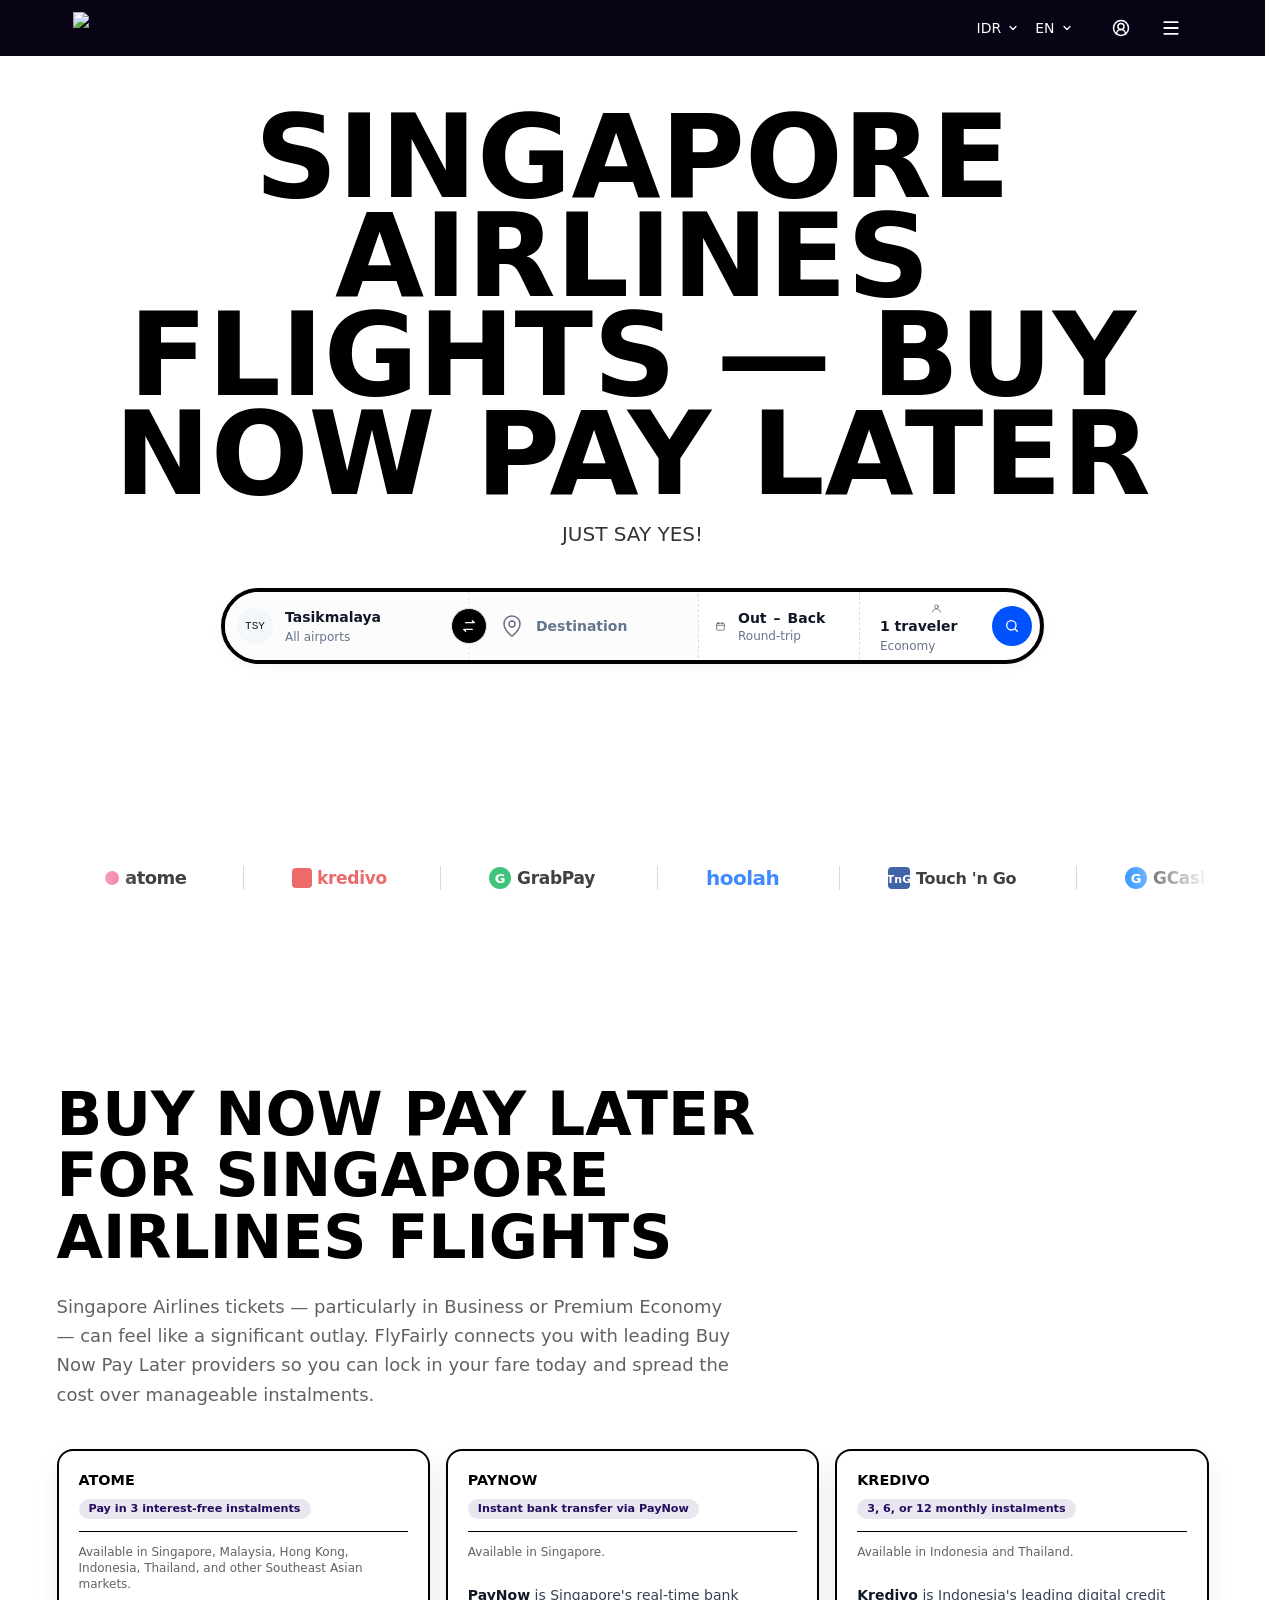
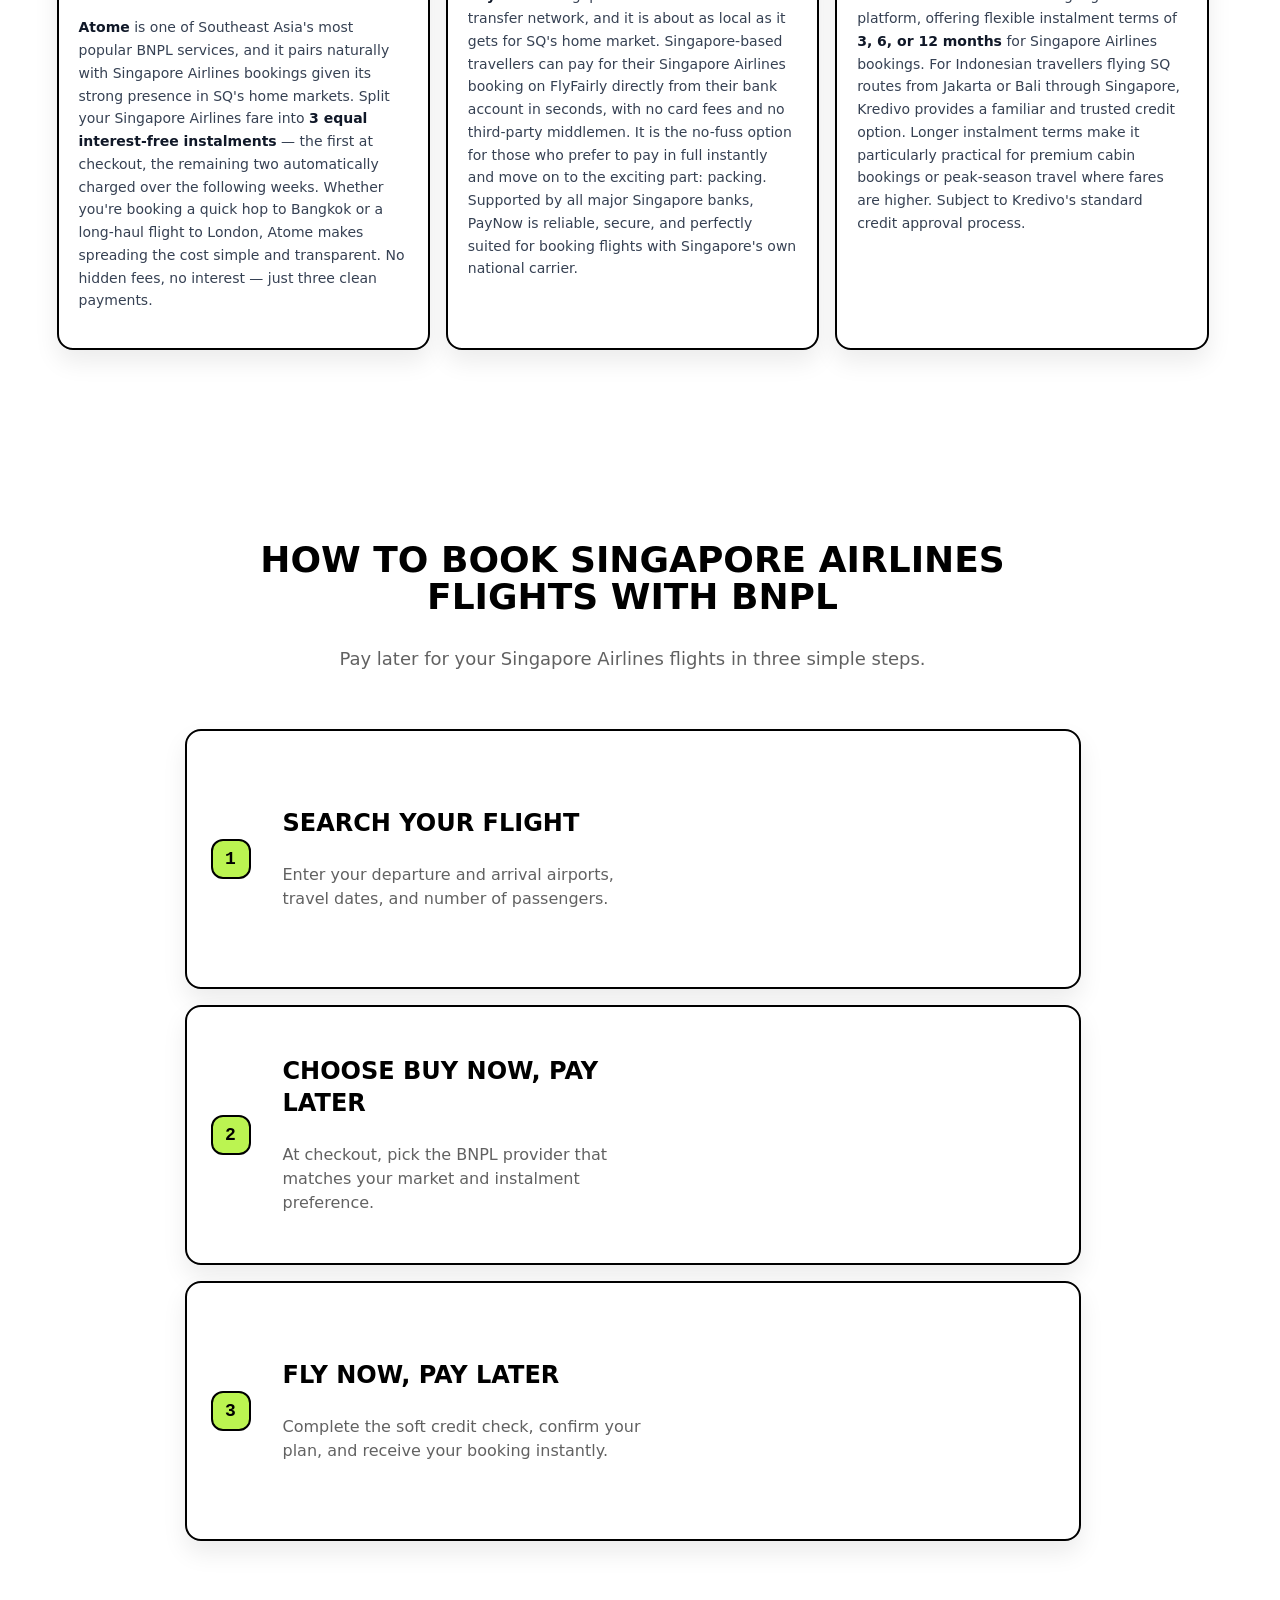
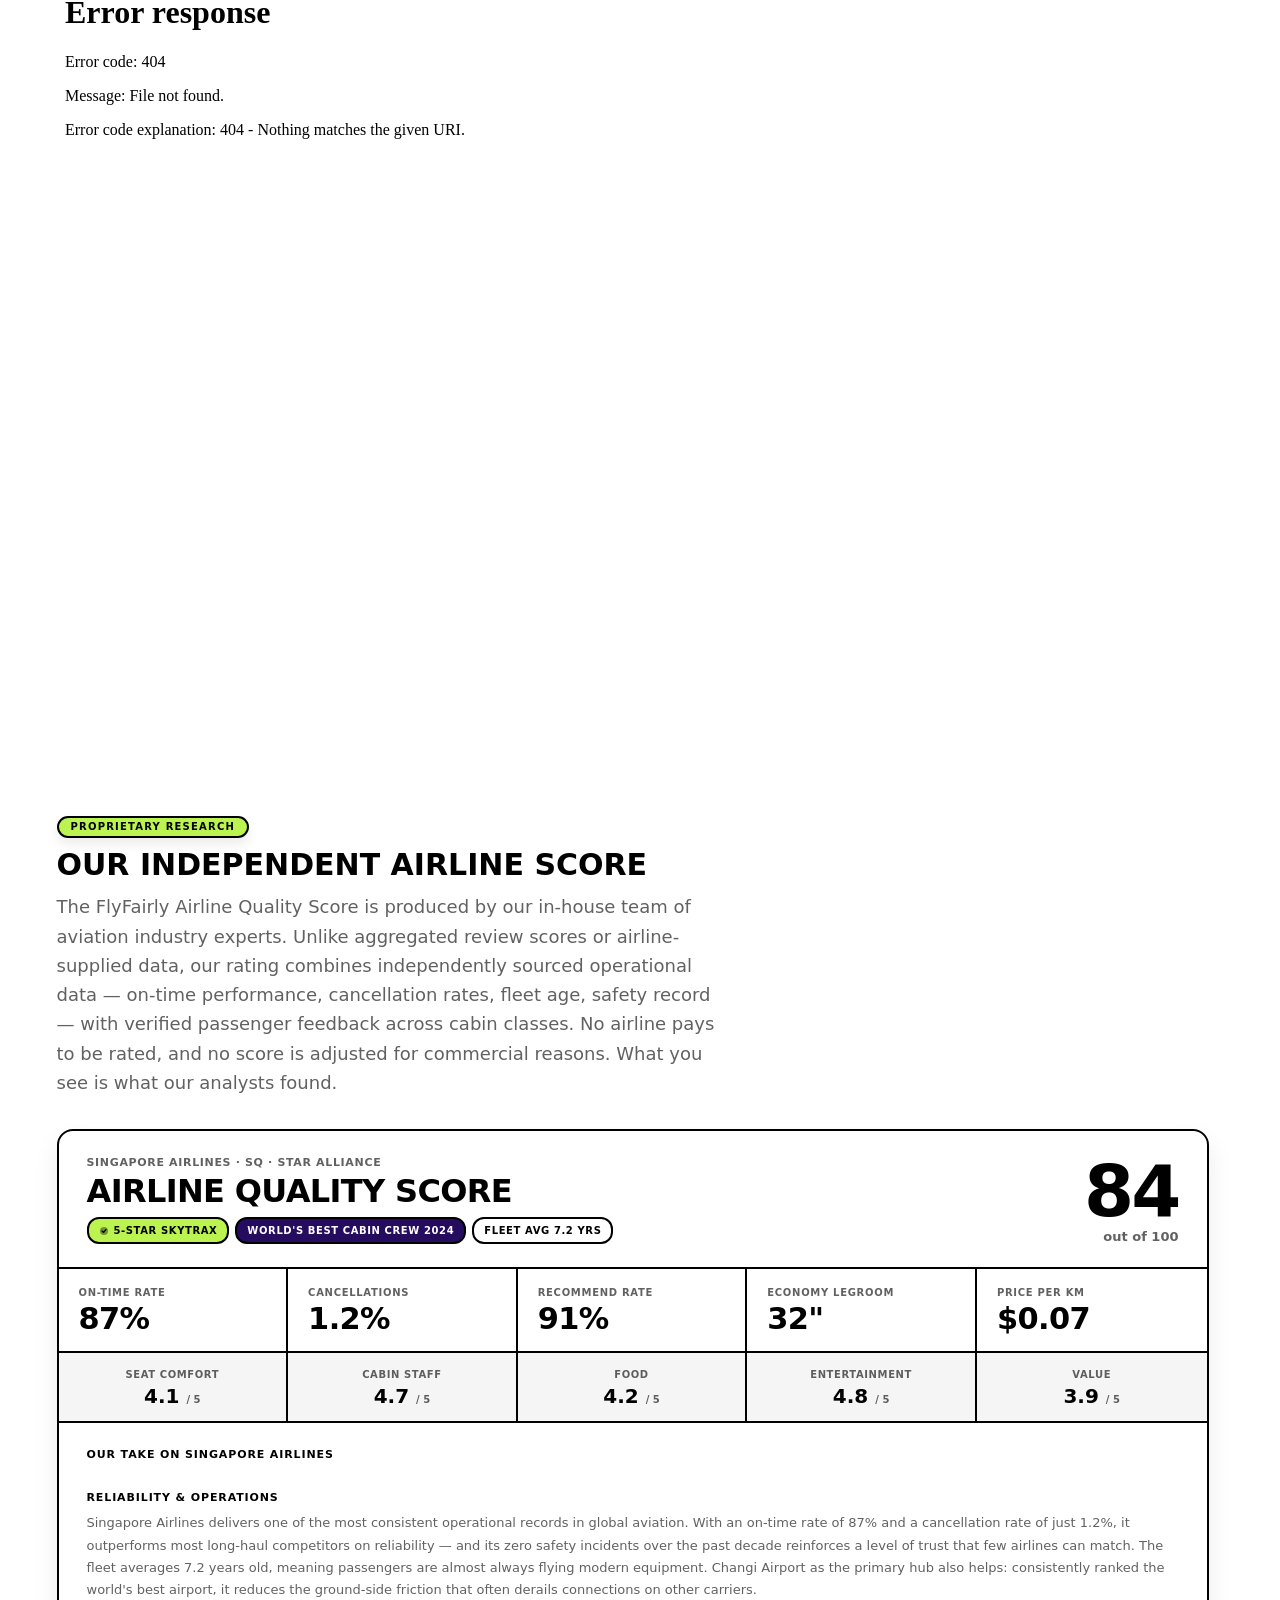
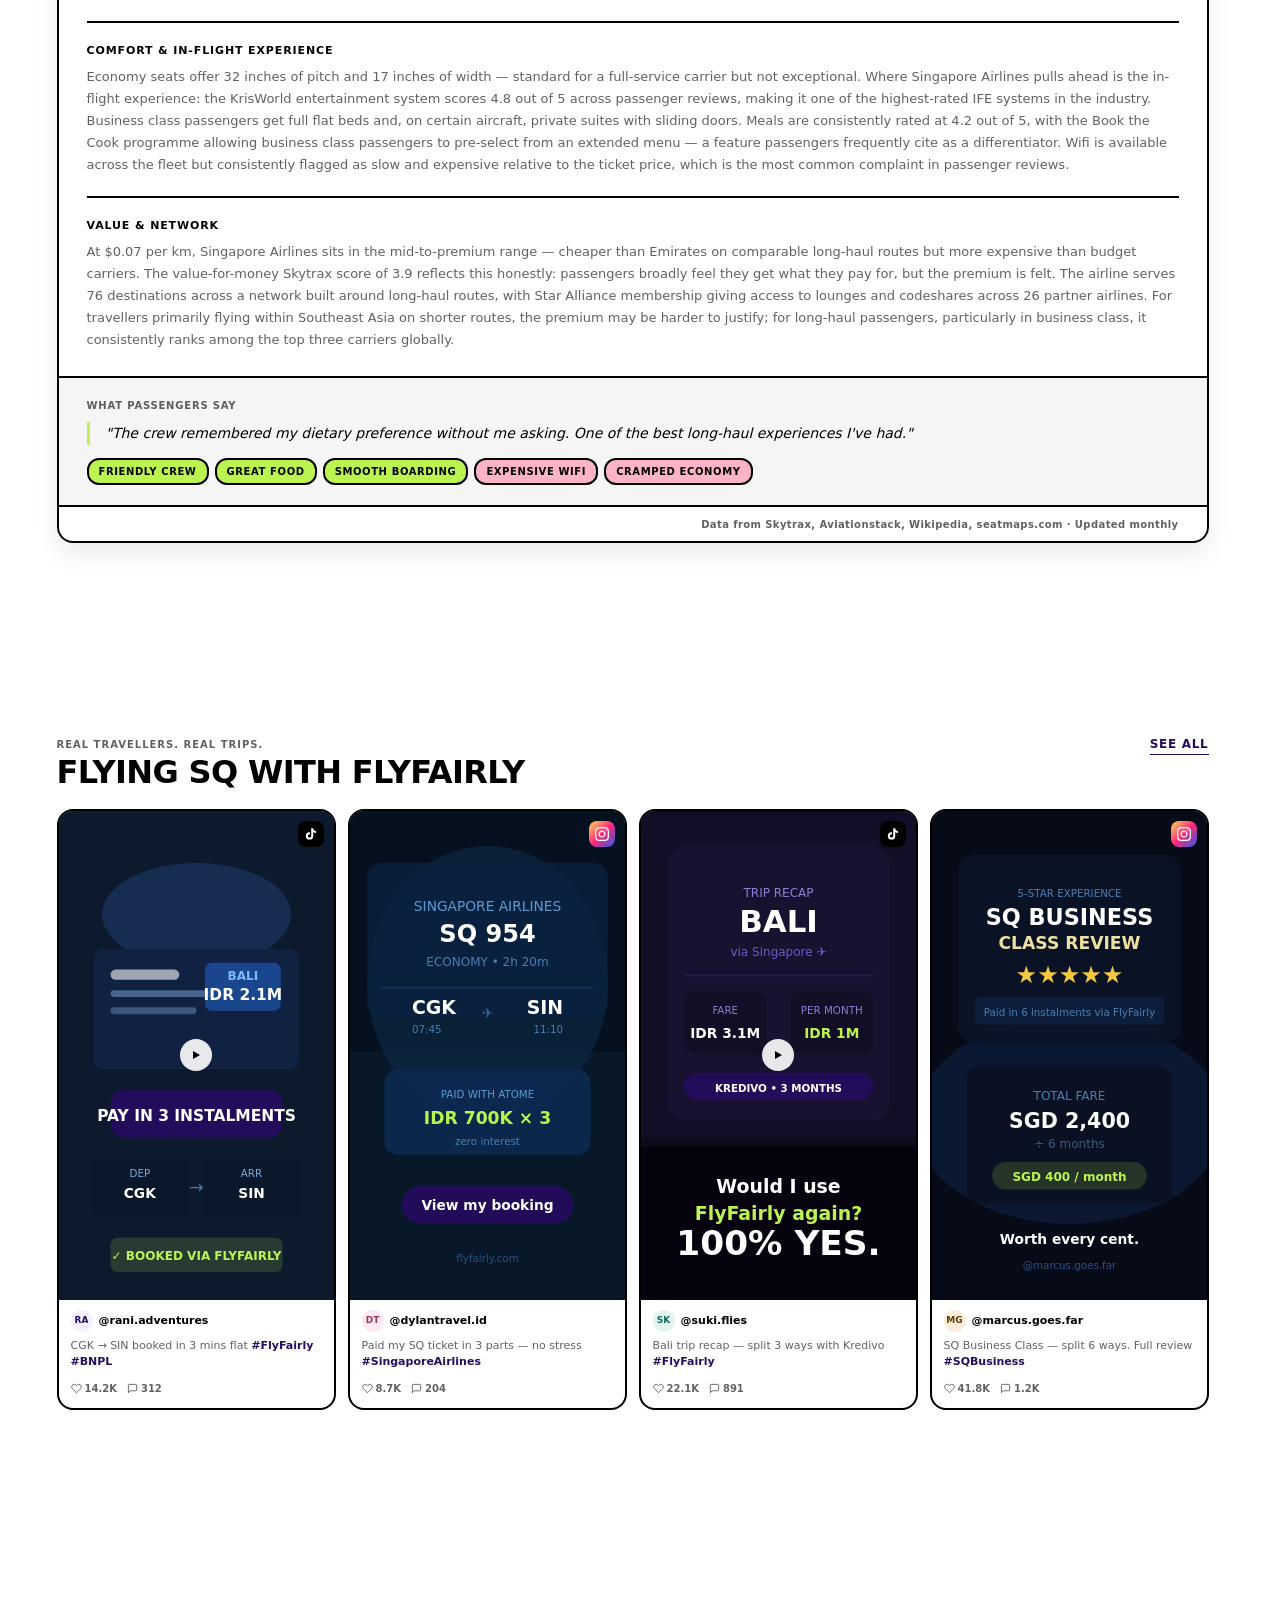
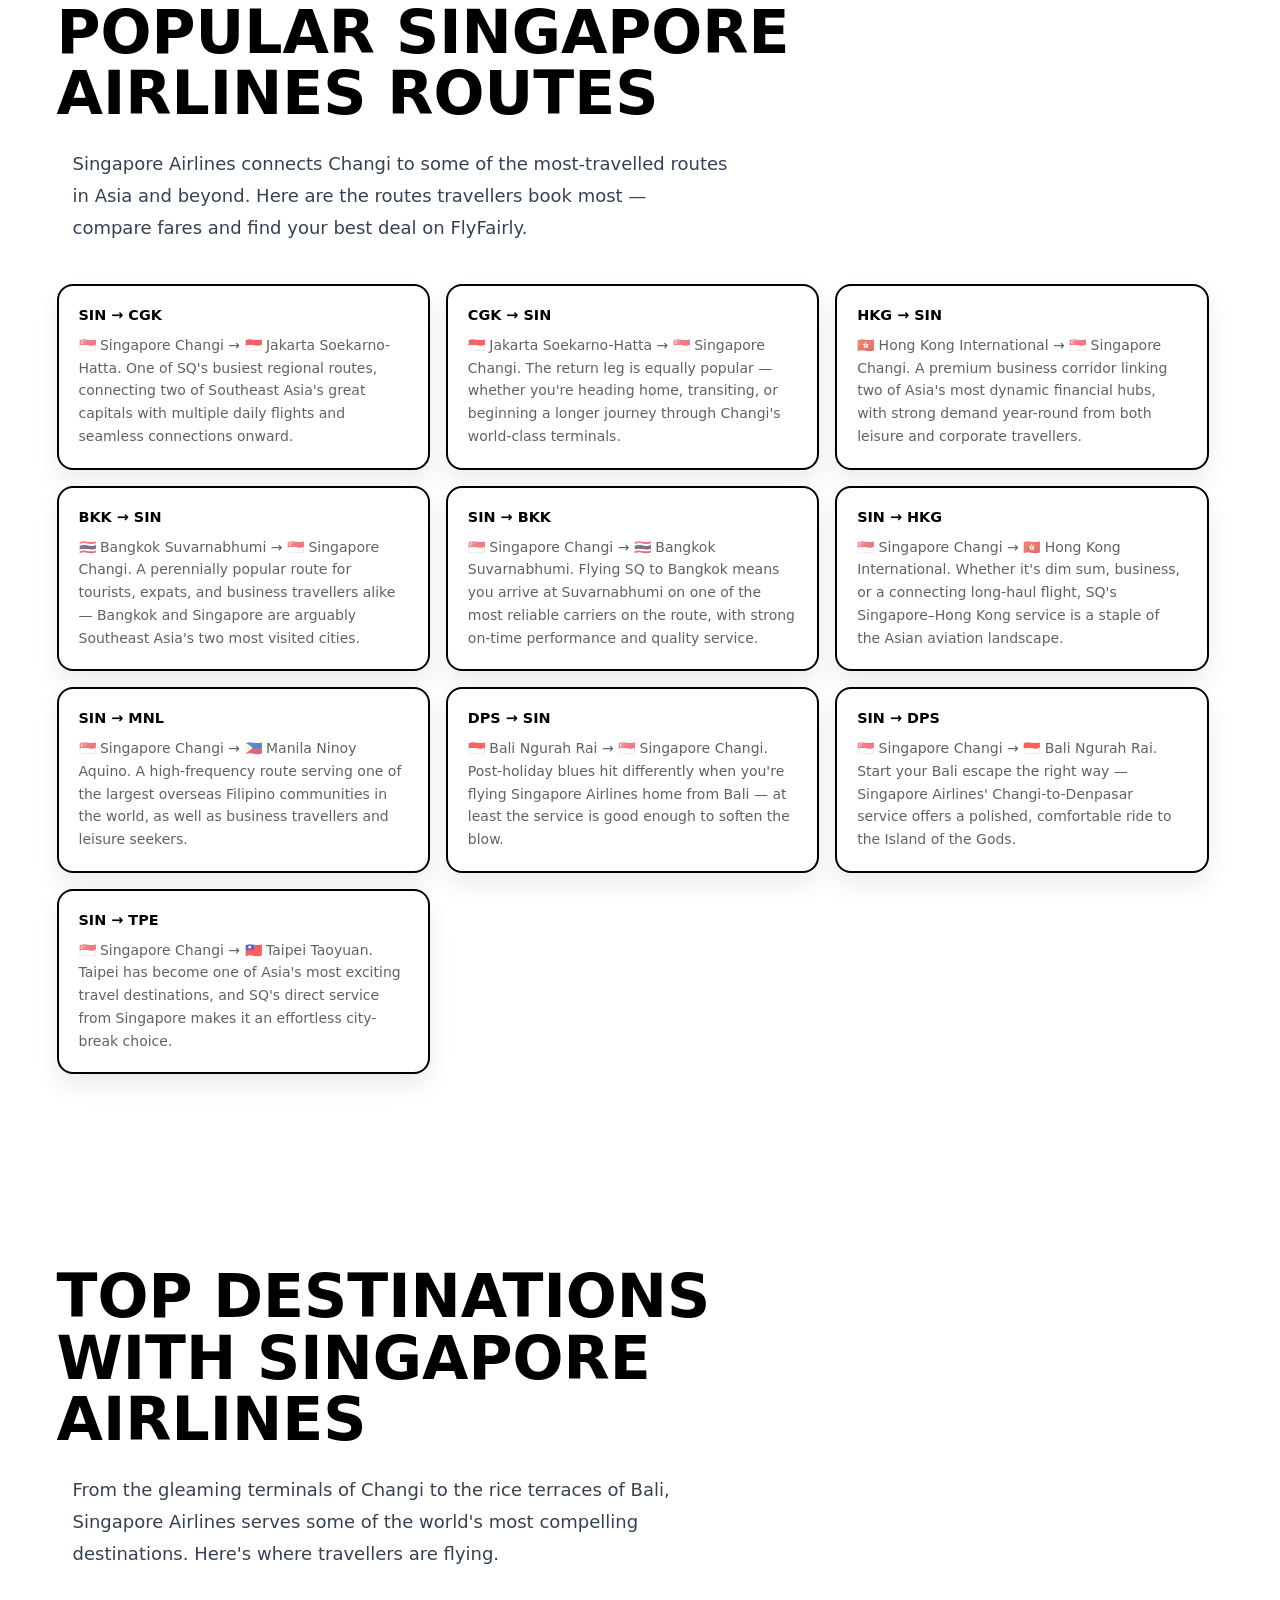
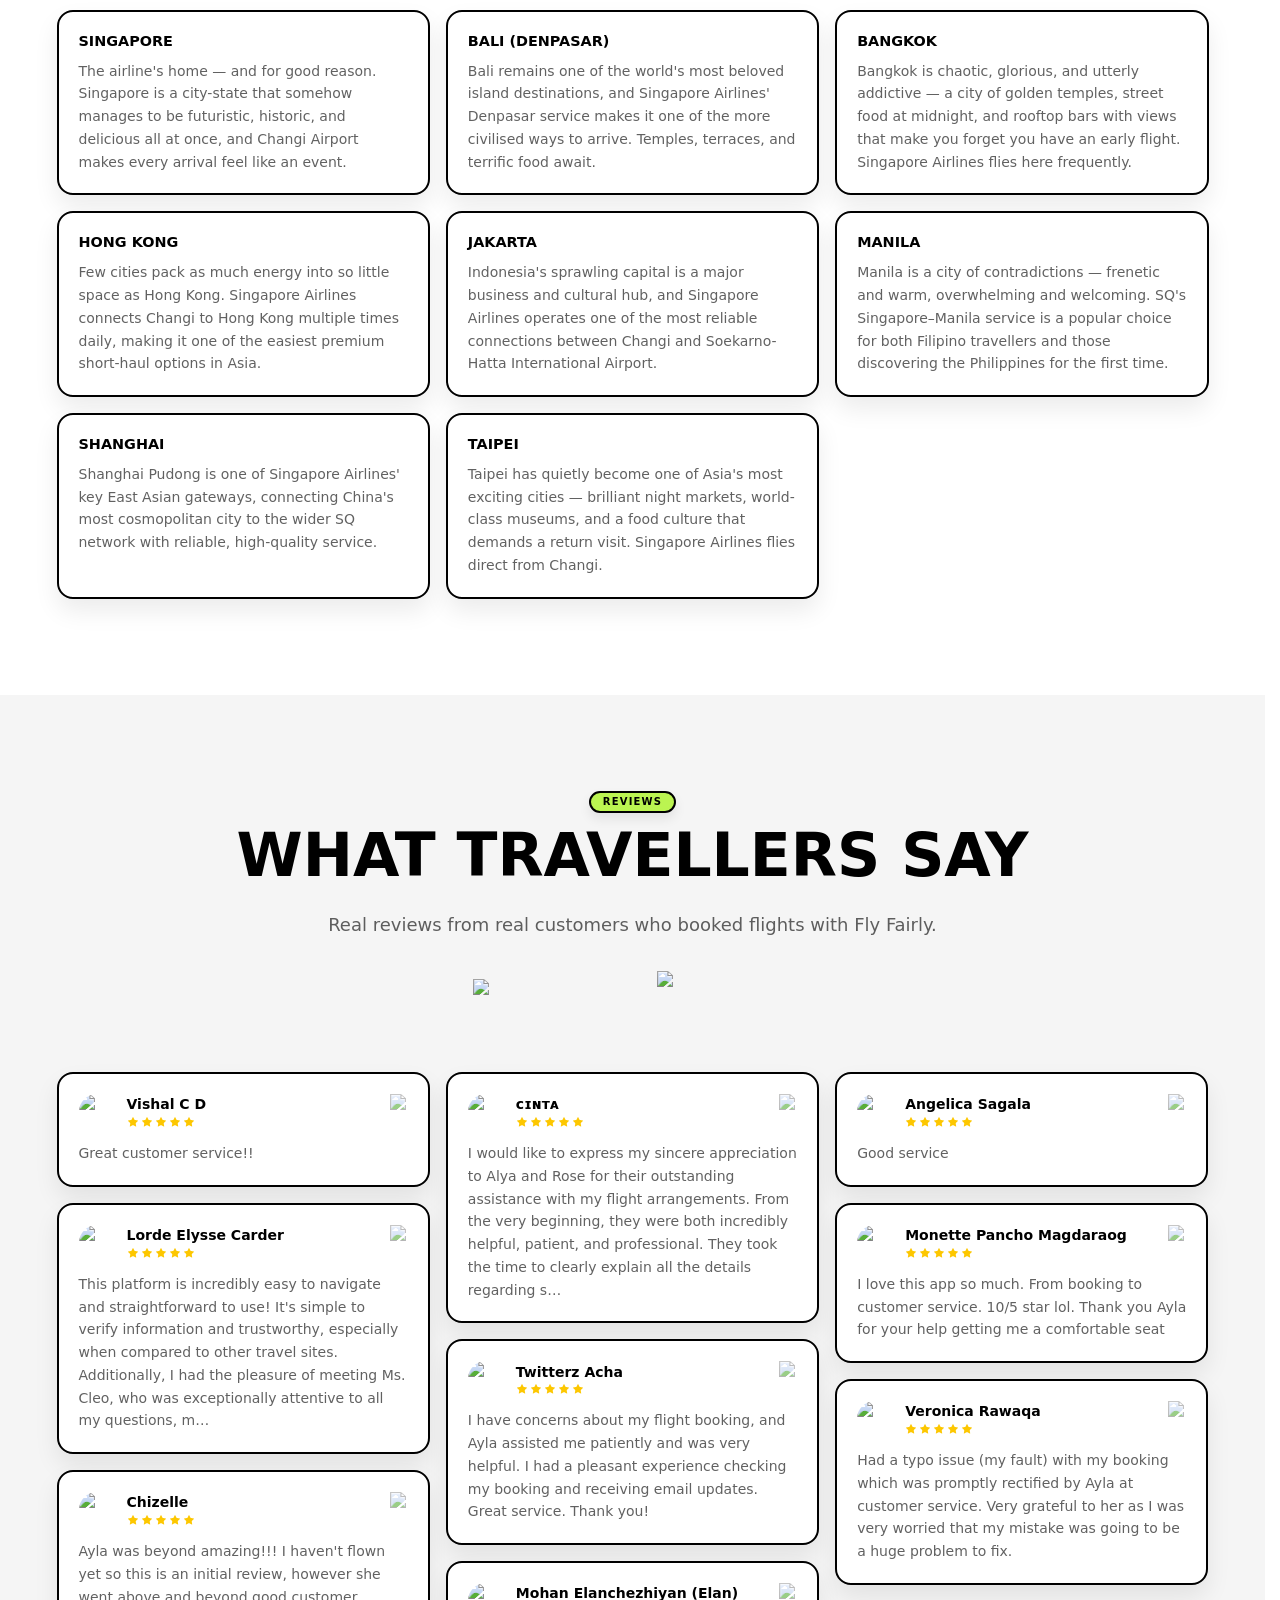
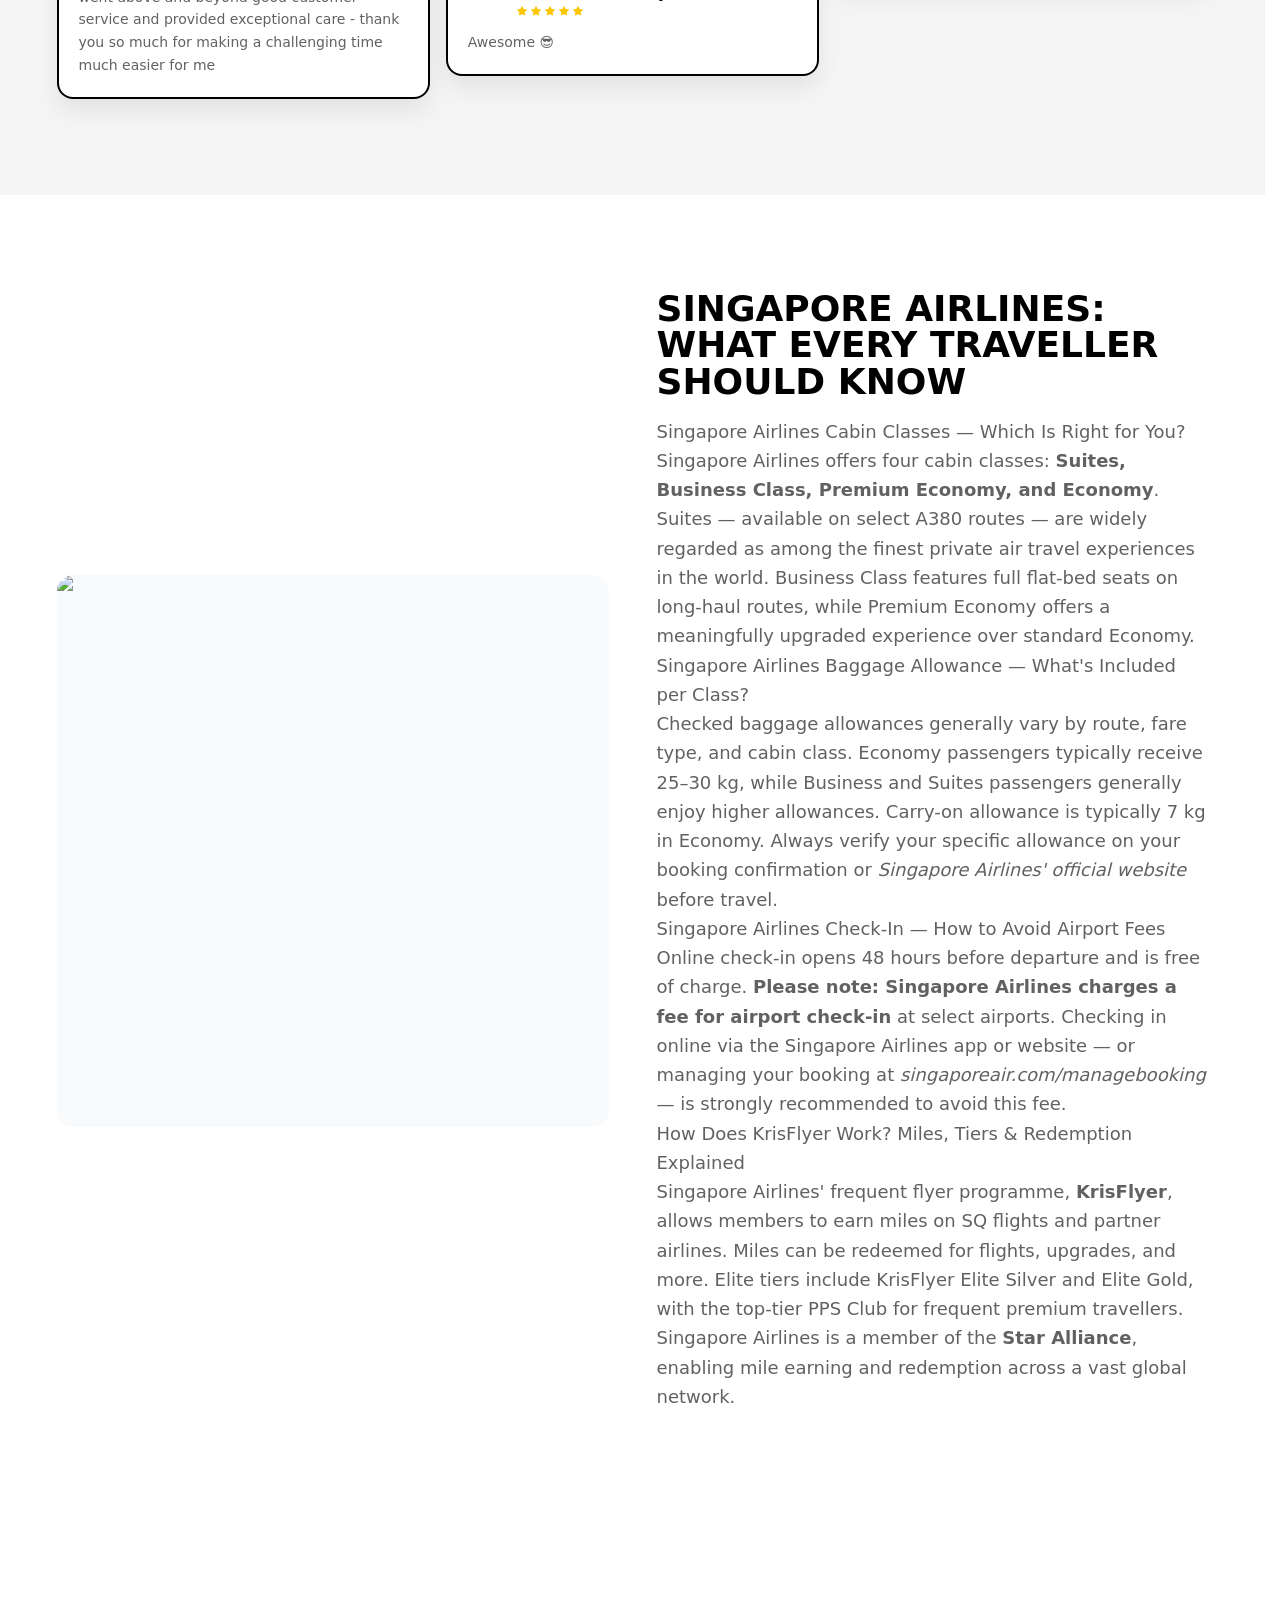
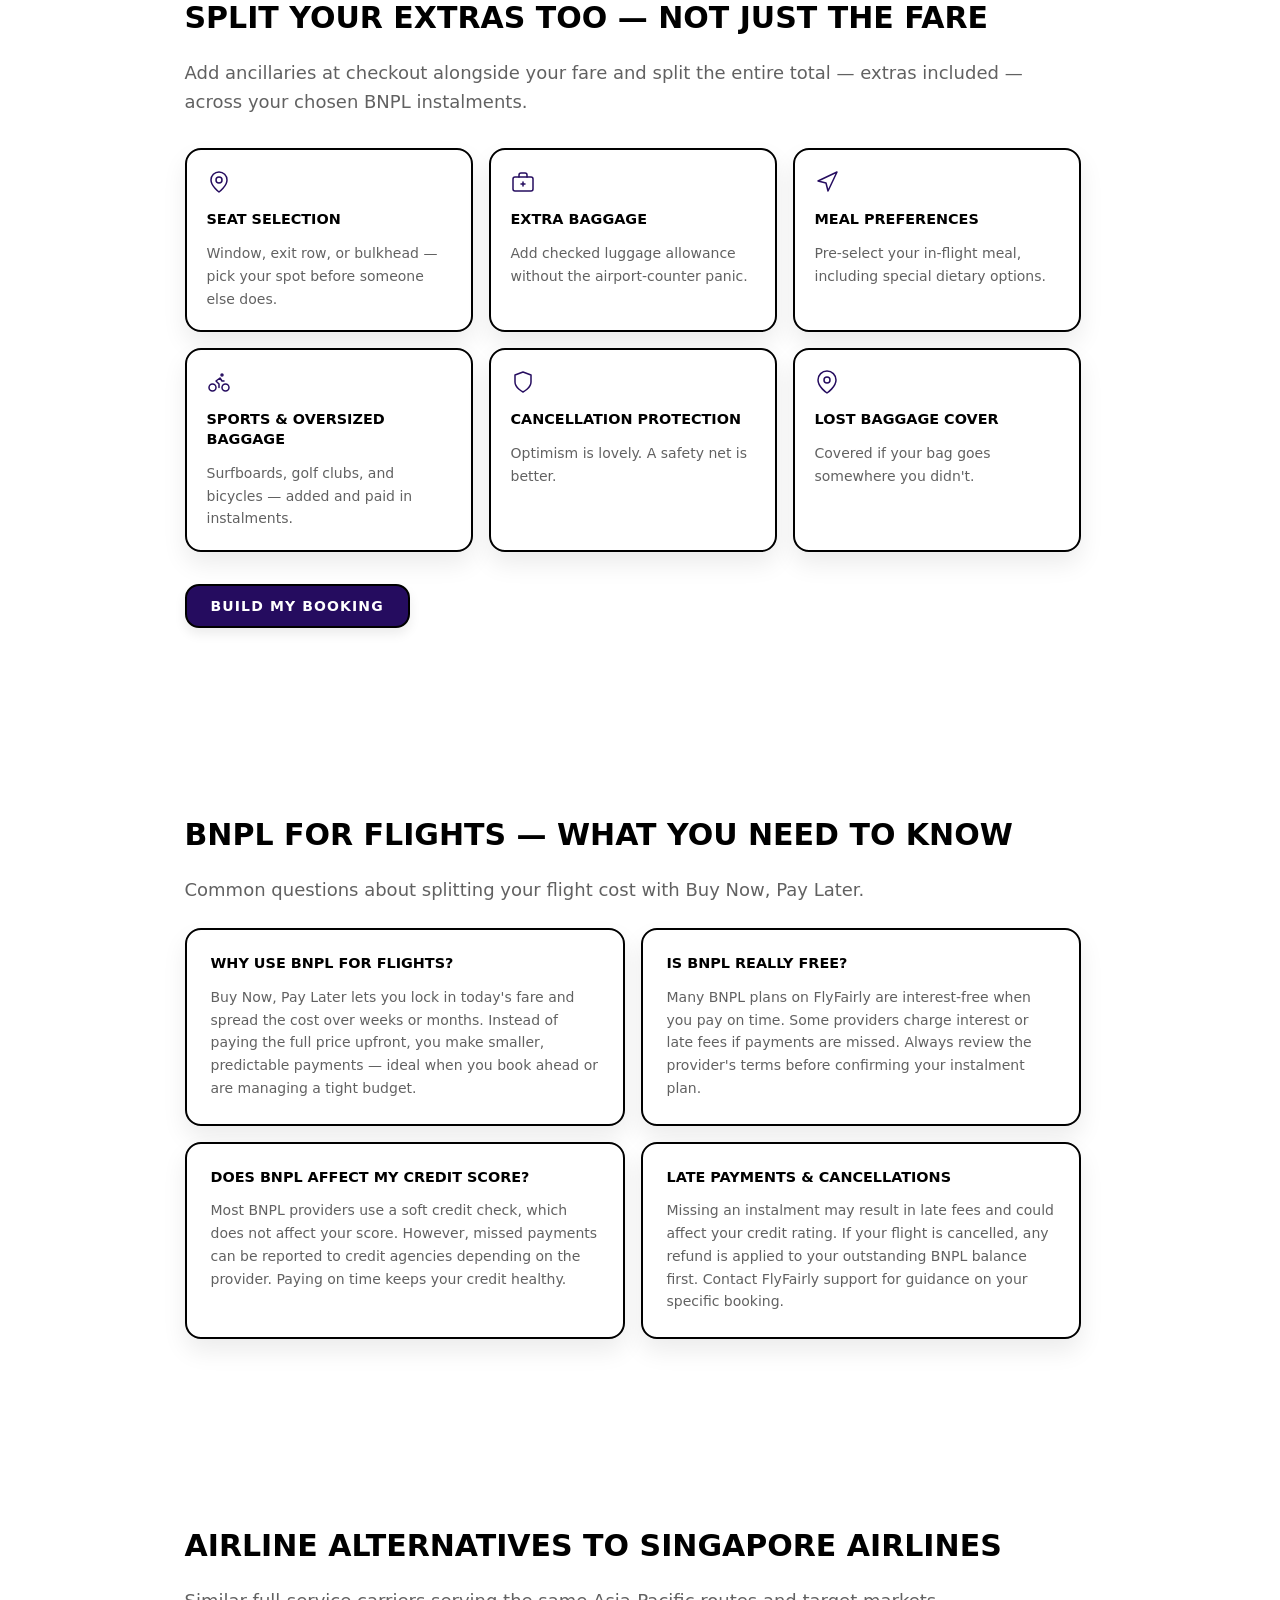
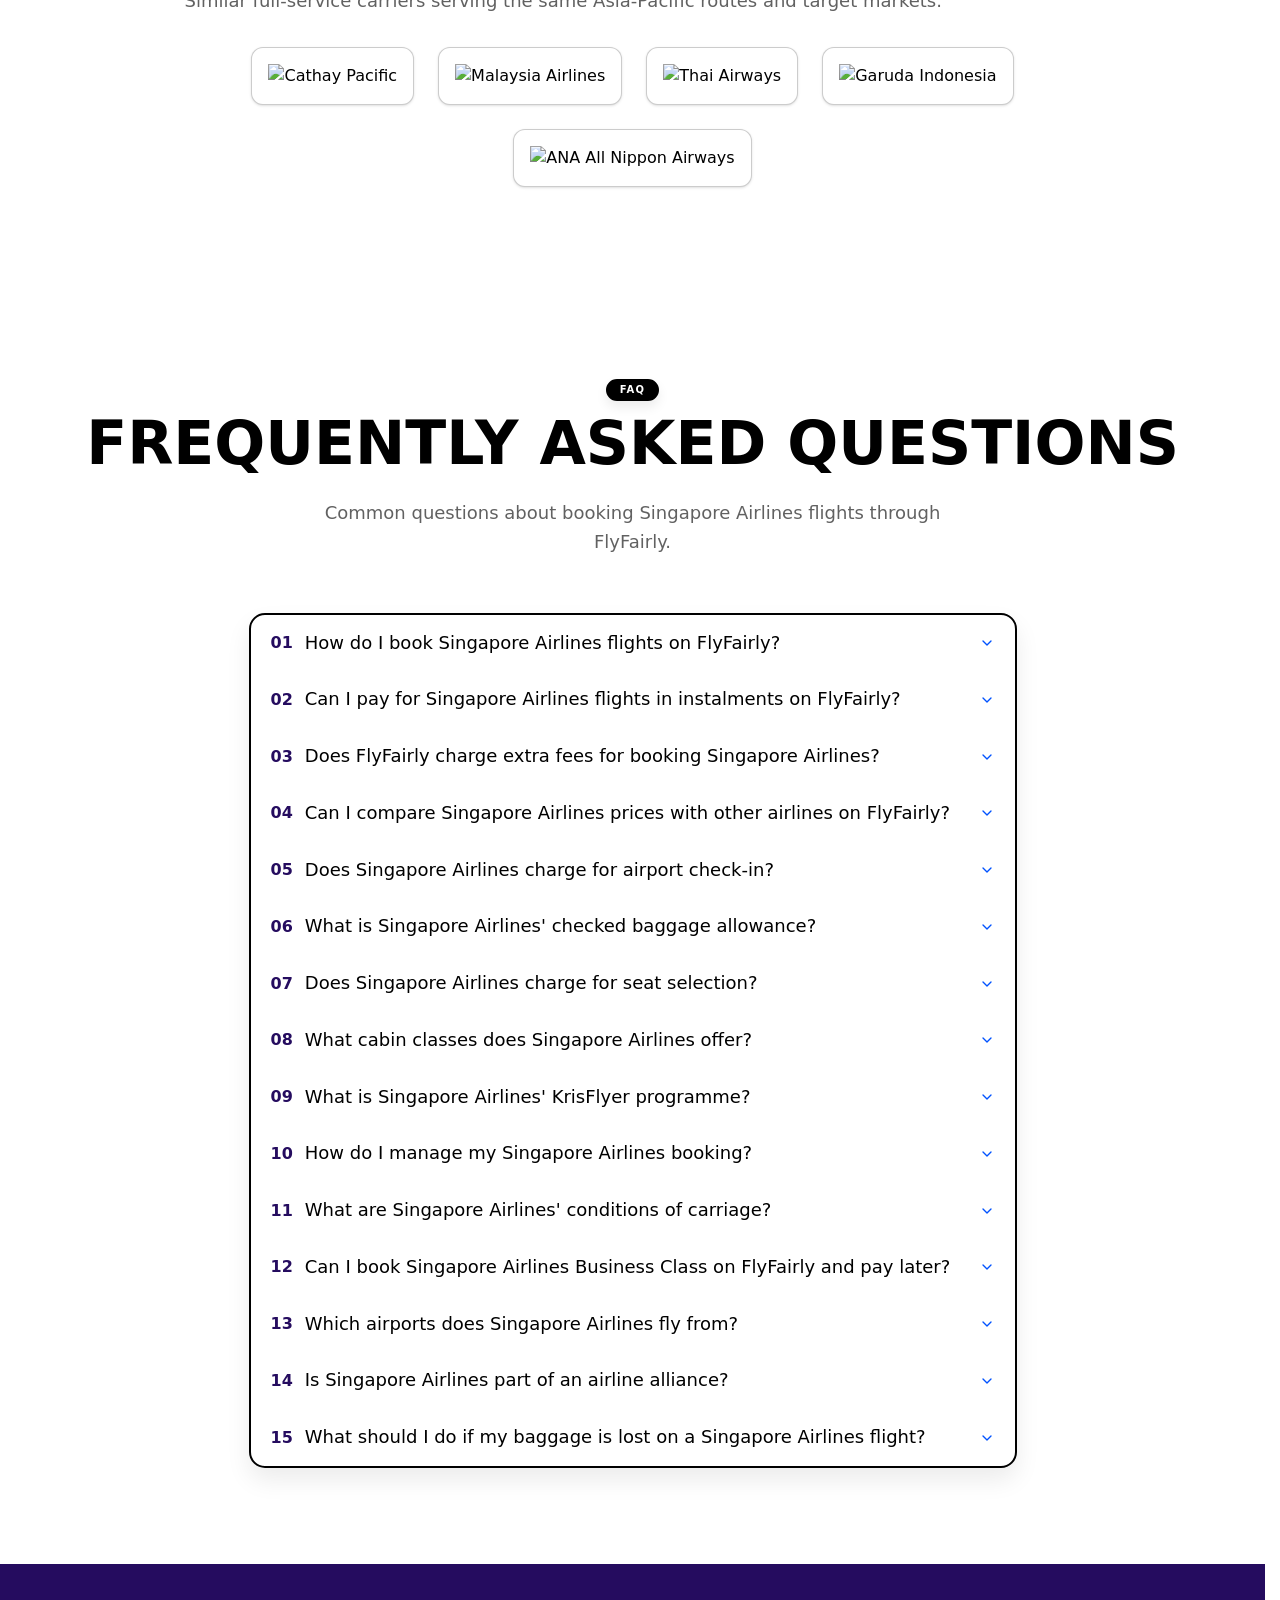
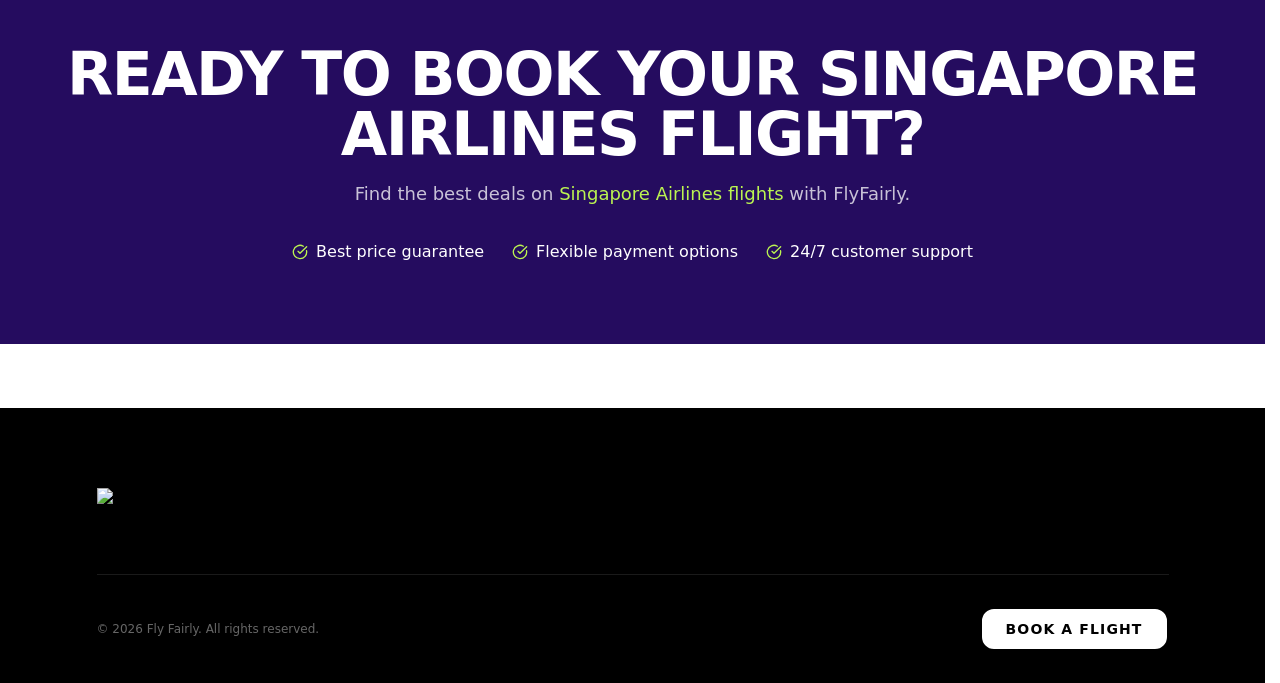
==== index.html @ b63cc431 "Rename Page_optimise.html to index.html" ====
<!DOCTYPE html>
<!-- saved from url=(0088)file:///C:/Users/asus/OneDrive/Desktop/Python%20Project/1/pSEO%20Plan/Page_optimise.html -->
<html lang="en" dir="ltr"><head><meta http-equiv="Content-Type" content="text/html; charset=UTF-8"><meta name="viewport" content="width=device-width, initial-scale=1">
<style data-precedence="next" data-href="/_next/static/chunks/41a42ae67f8cb0f9.css /_next/static/chunks/aff9065b83cc2c9d.css">@font-face{font-family:amsiProCond;src:url(/_next/static/media/AmsiProCondensed_Black-s.p.f3278c5b.ttf)format("truetype");font-display:swap;font-weight:900}@font-face{font-family:amsiProCond Fallback;src:local(Arial);ascent-override:104.54%;descent-override:20.21%;line-gap-override:42.29%;size-adjust:80.16%}.amsiprocond_4a058dbf-module__1wOb9a__className{font-family:amsiProCond,amsiProCond Fallback,Impact,Haettenschweiler,Arial Narrow Bold,sans-serif;font-weight:900}.amsiprocond_4a058dbf-module__1wOb9a__variable{--font-amsi-pro-cond:"amsiProCond","amsiProCond Fallback",Impact,Haettenschweiler,Arial Narrow Bold,sans-serif}
@font-face{font-family:Inter;font-style:normal;font-weight:100 900;font-display:swap;src:url(/_next/static/media/2c55a0e60120577a.2a48534a.woff2)format("woff2");unicode-range:U+460-52F,U+1C80-1C8A,U+20B4,U+2DE0-2DFF,U+A640-A69F,U+FE2E-FE2F}@font-face{font-family:Inter;font-style:normal;font-weight:100 900;font-display:swap;src:url(/_next/static/media/9c72aa0f40e4eef8.18a48cbc.woff2)format("woff2");unicode-range:U+301,U+400-45F,U+490-491,U+4B0-4B1,U+2116}@font-face{font-family:Inter;font-style:normal;font-weight:100 900;font-display:swap;src:url(/_next/static/media/ad66f9afd8947f86.7a40eb73.woff2)format("woff2");unicode-range:U+1F??}@font-face{font-family:Inter;font-style:normal;font-weight:100 900;font-display:swap;src:url(/_next/static/media/5476f68d60460930.c995e352.woff2)format("woff2");unicode-range:U+370-377,U+37A-37F,U+384-38A,U+38C,U+38E-3A1,U+3A3-3FF}@font-face{font-family:Inter;font-style:normal;font-weight:100 900;font-display:swap;src:url(/_next/static/media/2bbe8d2671613f1f.76dcb0b2.woff2)format("woff2");unicode-range:U+102-103,U+110-111,U+128-129,U+168-169,U+1A0-1A1,U+1AF-1B0,U+300-301,U+303-304,U+308-309,U+323,U+329,U+1EA0-1EF9,U+20AB}@font-face{font-family:Inter;font-style:normal;font-weight:100 900;font-display:swap;src:url(/_next/static/media/1bffadaabf893a1e.7cd81963.woff2)format("woff2");unicode-range:U+100-2BA,U+2BD-2C5,U+2C7-2CC,U+2CE-2D7,U+2DD-2FF,U+304,U+308,U+329,U+1D00-1DBF,U+1E00-1E9F,U+1EF2-1EFF,U+2020,U+20A0-20AB,U+20AD-20C0,U+2113,U+2C60-2C7F,U+A720-A7FF}@font-face{font-family:Inter;font-style:normal;font-weight:100 900;font-display:swap;src:url(/_next/static/media/83afe278b6a6bb3c.p.3a6ba036.woff2)format("woff2");unicode-range:U+??,U+131,U+152-153,U+2BB-2BC,U+2C6,U+2DA,U+2DC,U+304,U+308,U+329,U+2000-206F,U+20AC,U+2122,U+2191,U+2193,U+2212,U+2215,U+FEFF,U+FFFD}.inter_41ad6d88-module__Pt4B2G__className{font-family:Inter,system-ui,-apple-system,BlinkMacSystemFont,Segoe UI,Roboto,sans-serif;font-style:normal}.inter_41ad6d88-module__Pt4B2G__variable{--ds-font-inter:"Inter",system-ui,-apple-system,BlinkMacSystemFont,Segoe UI,Roboto,sans-serif}
@font-face{font-family:JetBrains Mono;font-style:normal;font-weight:100 800;font-display:swap;src:url(/_next/static/media/13bf9871fe164e7f.f2220059.woff2)format("woff2");unicode-range:U+460-52F,U+1C80-1C8A,U+20B4,U+2DE0-2DFF,U+A640-A69F,U+FE2E-FE2F}@font-face{font-family:JetBrains Mono;font-style:normal;font-weight:100 800;font-display:swap;src:url(/_next/static/media/cc545e633e20c56d.f6f1950f.woff2)format("woff2");unicode-range:U+301,U+400-45F,U+490-491,U+4B0-4B1,U+2116}@font-face{font-family:JetBrains Mono;font-style:normal;font-weight:100 800;font-display:swap;src:url(/_next/static/media/71b036adf157cdcf.bd5f4d11.woff2)format("woff2");unicode-range:U+370-377,U+37A-37F,U+384-38A,U+38C,U+38E-3A1,U+3A3-3FF}@font-face{font-family:JetBrains Mono;font-style:normal;font-weight:100 800;font-display:swap;src:url(/_next/static/media/89b21bb081cb7469.51c18f09.woff2)format("woff2");unicode-range:U+102-103,U+110-111,U+128-129,U+168-169,U+1A0-1A1,U+1AF-1B0,U+300-301,U+303-304,U+308-309,U+323,U+329,U+1EA0-1EF9,U+20AB}@font-face{font-family:JetBrains Mono;font-style:normal;font-weight:100 800;font-display:swap;src:url(/_next/static/media/3fe682a82f50d426.23358719.woff2)format("woff2");unicode-range:U+100-2BA,U+2BD-2C5,U+2C7-2CC,U+2CE-2D7,U+2DD-2FF,U+304,U+308,U+329,U+1D00-1DBF,U+1E00-1E9F,U+1EF2-1EFF,U+2020,U+20A0-20AB,U+20AD-20C0,U+2113,U+2C60-2C7F,U+A720-A7FF}@font-face{font-family:JetBrains Mono;font-style:normal;font-weight:100 800;font-display:swap;src:url(/_next/static/media/70bc3e132a0a741e.p.15008bfb.woff2)format("woff2");unicode-range:U+??,U+131,U+152-153,U+2BB-2BC,U+2C6,U+2DA,U+2DC,U+304,U+308,U+329,U+2000-206F,U+20AC,U+2122,U+2191,U+2193,U+2212,U+2215,U+FEFF,U+FFFD}.jetbrains_mono_150573c3-module__y5fo6W__className{font-family:JetBrains Mono,ui-monospace,SFMono-Regular,Menlo,Monaco,Consolas,Liberation Mono,Courier New,monospace;font-style:normal}.jetbrains_mono_150573c3-module__y5fo6W__variable{--ds-font-jetbrains-mono:"JetBrains Mono",ui-monospace,SFMono-Regular,Menlo,Monaco,Consolas,"Liberation Mono","Courier New",monospace}
@font-face{font-family:Playfair Display;font-style:normal;font-weight:400 900;font-display:swap;src:url(/_next/static/media/65c558afe41e89d6.e2c8389a.woff2)format("woff2");unicode-range:U+301,U+400-45F,U+490-491,U+4B0-4B1,U+2116}@font-face{font-family:Playfair Display;font-style:normal;font-weight:400 900;font-display:swap;src:url(/_next/static/media/14e23f9b59180572.9c448f3c.woff2)format("woff2");unicode-range:U+102-103,U+110-111,U+128-129,U+168-169,U+1A0-1A1,U+1AF-1B0,U+300-301,U+303-304,U+308-309,U+323,U+329,U+1EA0-1EF9,U+20AB}@font-face{font-family:Playfair Display;font-style:normal;font-weight:400 900;font-display:swap;src:url(/_next/static/media/b49b0d9b851e4899.4f3fa681.woff2)format("woff2");unicode-range:U+100-2BA,U+2BD-2C5,U+2C7-2CC,U+2CE-2D7,U+2DD-2FF,U+304,U+308,U+329,U+1D00-1DBF,U+1E00-1E9F,U+1EF2-1EFF,U+2020,U+20A0-20AB,U+20AD-20C0,U+2113,U+2C60-2C7F,U+A720-A7FF}@font-face{font-family:Playfair Display;font-style:normal;font-weight:400 900;font-display:swap;src:url(/_next/static/media/2a65768255d6b625.p.d19752fb.woff2)format("woff2");unicode-range:U+??,U+131,U+152-153,U+2BB-2BC,U+2C6,U+2DA,U+2DC,U+304,U+308,U+329,U+2000-206F,U+20AC,U+2122,U+2191,U+2193,U+2212,U+2215,U+FEFF,U+FFFD}.playfair_display_3c528810-module__aBmMja__className{font-family:Playfair Display,Georgia,Cambria,Times New Roman,Times,serif;font-style:normal}.playfair_display_3c528810-module__aBmMja__variable{--ds-font-playfair-display:"Playfair Display",Georgia,Cambria,"Times New Roman",Times,serif}
@font-face{font-family:Space Grotesk;font-style:normal;font-weight:300 700;font-display:swap;src:url(/_next/static/media/32687112bd2dd8db.cfdd66c2.woff2)format("woff2");unicode-range:U+102-103,U+110-111,U+128-129,U+168-169,U+1A0-1A1,U+1AF-1B0,U+300-301,U+303-304,U+308-309,U+323,U+329,U+1EA0-1EF9,U+20AB}@font-face{font-family:Space Grotesk;font-style:normal;font-weight:300 700;font-display:swap;src:url(/_next/static/media/28868e710e86be81.c30238d4.woff2)format("woff2");unicode-range:U+100-2BA,U+2BD-2C5,U+2C7-2CC,U+2CE-2D7,U+2DD-2FF,U+304,U+308,U+329,U+1D00-1DBF,U+1E00-1E9F,U+1EF2-1EFF,U+2020,U+20A0-20AB,U+20AD-20C0,U+2113,U+2C60-2C7F,U+A720-A7FF}@font-face{font-family:Space Grotesk;font-style:normal;font-weight:300 700;font-display:swap;src:url(/_next/static/media/0c89a48fa5027cee.p.4564287c.woff2)format("woff2");unicode-range:U+??,U+131,U+152-153,U+2BB-2BC,U+2C6,U+2DA,U+2DC,U+304,U+308,U+329,U+2000-206F,U+20AC,U+2122,U+2191,U+2193,U+2212,U+2215,U+FEFF,U+FFFD}.space_grotesk_991ecc4a-module__fJQjwq__className{font-family:Space Grotesk,system-ui,sans-serif;font-style:normal}.space_grotesk_991ecc4a-module__fJQjwq__variable{--ds-font-space-grotesk:"Space Grotesk",system-ui,sans-serif}
/*# sourceMappingURL=6b2279ff6872a886.css.map*/@layer properties{@supports (((-webkit-hyphens:none)) and (not (margin-trim:inline))) or ((-moz-orient:inline) and (not (color:rgb(from red r g b)))){*,:before,:after,::backdrop{--tw-border-spacing-x:0;--tw-border-spacing-y:0;--tw-translate-x:0;--tw-translate-y:0;--tw-translate-z:0;--tw-scale-x:1;--tw-scale-y:1;--tw-scale-z:1;--tw-rotate-x:initial;--tw-rotate-y:initial;--tw-rotate-z:initial;--tw-skew-x:initial;--tw-skew-y:initial;--tw-scroll-snap-strictness:proximity;--tw-space-y-reverse:0;--tw-space-x-reverse:0;--tw-divide-y-reverse:0;--tw-border-style:solid;--tw-gradient-position:initial;--tw-gradient-from:#0000;--tw-gradient-via:#0000;--tw-gradient-to:#0000;--tw-gradient-stops:initial;--tw-gradient-via-stops:initial;--tw-gradient-from-position:0%;--tw-gradient-via-position:50%;--tw-gradient-to-position:100%;--tw-leading:initial;--tw-font-weight:initial;--tw-tracking:initial;--tw-ordinal:initial;--tw-slashed-zero:initial;--tw-numeric-figure:initial;--tw-numeric-spacing:initial;--tw-numeric-fraction:initial;--tw-shadow:0 0 #0000;--tw-shadow-color:initial;--tw-shadow-alpha:100%;--tw-inset-shadow:0 0 #0000;--tw-inset-shadow-color:initial;--tw-inset-shadow-alpha:100%;--tw-ring-color:initial;--tw-ring-shadow:0 0 #0000;--tw-inset-ring-color:initial;--tw-inset-ring-shadow:0 0 #0000;--tw-ring-inset:initial;--tw-ring-offset-width:0px;--tw-ring-offset-color:#fff;--tw-ring-offset-shadow:0 0 #0000;--tw-outline-style:solid;--tw-blur:initial;--tw-brightness:initial;--tw-contrast:initial;--tw-grayscale:initial;--tw-hue-rotate:initial;--tw-invert:initial;--tw-opacity:initial;--tw-saturate:initial;--tw-sepia:initial;--tw-drop-shadow:initial;--tw-drop-shadow-color:initial;--tw-drop-shadow-alpha:100%;--tw-drop-shadow-size:initial;--tw-backdrop-blur:initial;--tw-backdrop-brightness:initial;--tw-backdrop-contrast:initial;--tw-backdrop-grayscale:initial;--tw-backdrop-hue-rotate:initial;--tw-backdrop-invert:initial;--tw-backdrop-opacity:initial;--tw-backdrop-saturate:initial;--tw-backdrop-sepia:initial;--tw-duration:initial;--tw-ease:initial;--tw-content:"";--tw-divide-x-reverse:0;--tw-animation-delay:0s;--tw-animation-direction:normal;--tw-animation-duration:initial;--tw-animation-fill-mode:none;--tw-animation-iteration-count:1;--tw-enter-blur:0;--tw-enter-opacity:1;--tw-enter-rotate:0;--tw-enter-scale:1;--tw-enter-translate-x:0;--tw-enter-translate-y:0;--tw-exit-blur:0;--tw-exit-opacity:1;--tw-exit-rotate:0;--tw-exit-scale:1;--tw-exit-translate-x:0;--tw-exit-translate-y:0}}}@layer theme{:root,:host{--font-sans:ui-sans-serif,system-ui,sans-serif,"Apple Color Emoji","Segoe UI Emoji","Segoe UI Symbol","Noto Color Emoji";--font-mono:ui-monospace,SFMono-Regular,Menlo,Monaco,Consolas,"Liberation Mono","Courier New",monospace;--color-red-50:#fef2f2;--color-red-100:#ffe2e2;--color-red-200:#ffcaca;--color-red-300:#ffa3a3;--color-red-400:#ff6568;--color-red-500:#fb2c36;--color-red-600:#e40014;--color-red-700:#bf000f;--color-red-800:#9f0712;--color-red-900:#82181a;--color-orange-100:#ffedd5;--color-orange-200:#ffd7a8;--color-orange-300:#ffb96d;--color-orange-500:#fe6e00;--color-orange-600:#f05100;--color-orange-700:#c53c00;--color-orange-800:#9f2d00;--color-orange-900:#7e2a0c;--color-amber-50:#fffbeb;--color-amber-100:#fef3c6;--color-amber-200:#fee685;--color-amber-300:#ffd236;--color-amber-400:#fcbb00;--color-amber-500:#f99c00;--color-amber-600:#dd7400;--color-amber-700:#b75000;--color-amber-800:#953d00;--color-amber-900:#7b3306;--color-amber-950:#461901;--color-yellow-50:#fefce8;--color-yellow-100:#fef9c2;--color-yellow-200:#fff085;--color-yellow-300:#ffe02a;--color-yellow-400:#fac800;--color-yellow-500:#edb200;--color-yellow-600:#cd8900;--color-yellow-700:#a36100;--color-yellow-800:#874b00;--color-green-50:#f0fdf4;--color-green-100:#dcfce7;--color-green-200:#b9f8cf;--color-green-300:#7bf1a8;--color-green-500:#00c758;--color-green-600:#00a544;--color-green-700:#008138;--color-green-800:#016630;--color-green-900:#0d542b;--color-emerald-50:#ecfdf5;--color-emerald-200:#a4f4cf;--color-emerald-300:#5ee9b5;--color-emerald-500:#00bb7f;--color-emerald-600:#009767;--color-emerald-700:#007956;--color-teal-100:#cbfbf1;--color-teal-800:#005f5a;--color-cyan-50:#ecfeff;--color-cyan-200:#a2f4fd;--color-cyan-500:#00b7d7;--color-cyan-600:#0092b5;--color-cyan-700:#007492;--color-cyan-800:#005f78;--color-cyan-900:#104e64;--color-sky-50:#f0f9ff;--color-sky-100:#dff2fe;--color-sky-200:#b8e6fe;--color-sky-700:#0069a4;--color-blue-50:#eff6ff;--color-blue-100:#dbeafe;--color-blue-200:#bedbff;--color-blue-300:#90c5ff;--color-blue-400:#54a2ff;--color-blue-500:#3080ff;--color-blue-600:#155dfc;--color-blue-700:#1447e6;--color-blue-800:#193cb8;--color-blue-900:#1c398e;--color-blue-950:#162456;--color-indigo-50:#eef2ff;--color-indigo-100:#e0e7ff;--color-indigo-200:#c7d2ff;--color-indigo-500:#625fff;--color-indigo-600:#4f39f6;--color-indigo-700:#432dd7;--color-indigo-800:#372aac;--color-indigo-900:#312c85;--color-violet-50:#f5f3ff;--color-violet-200:#ddd6ff;--color-violet-600:#7f22fe;--color-violet-800:#5d0ec0;--color-violet-900:#4d179a;--color-purple-50:#faf5ff;--color-purple-100:#f3e8ff;--color-purple-200:#e9d5ff;--color-purple-300:#d9b3ff;--color-purple-500:#ac4bff;--color-purple-600:#9810fa;--color-purple-700:#8200da;--color-purple-800:#6e11b0;--color-purple-900:#59168b;--color-purple-950:#3c0366;--color-fuchsia-100:#fae8ff;--color-fuchsia-200:#f6cfff;--color-slate-50:#f8fafc;--color-slate-100:#f1f5f9;--color-slate-200:#e2e8f0;--color-slate-300:#cad5e2;--color-slate-400:#90a1b9;--color-slate-500:#62748e;--color-slate-600:#45556c;--color-slate-700:#314158;--color-slate-800:#1d293d;--color-slate-900:#0f172b;--color-slate-950:#020618;--color-gray-50:#f9fafb;--color-gray-100:#f3f4f6;--color-gray-200:#e5e7eb;--color-gray-300:#d1d5dc;--color-gray-400:#99a1af;--color-gray-500:#6a7282;--color-gray-600:#4a5565;--color-gray-700:#364153;--color-gray-800:#1e2939;--color-gray-900:#101828;--color-gray-950:#030712;--color-neutral-50:#fafafa;--color-neutral-100:#f5f5f5;--color-neutral-200:#e5e5e5;--color-neutral-300:#d4d4d4;--color-neutral-400:#a1a1a1;--color-neutral-500:#737373;--color-neutral-600:#525252;--color-neutral-700:#404040;--color-neutral-800:#262626;--color-neutral-900:#171717;--color-black:#000;--color-white:#fff;--spacing:.25rem;--breakpoint-md:48rem;--breakpoint-lg:64rem;--breakpoint-xl:80rem;--breakpoint-2xl:96rem;--container-xs:20rem;--container-sm:24rem;--container-md:28rem;--container-lg:32rem;--container-xl:36rem;--container-2xl:1400px;--container-3xl:48rem;--container-4xl:56rem;--container-5xl:64rem;--container-6xl:72rem;--container-7xl:80rem;--text-xs:.75rem;--text-xs--line-height:calc(1/.75);--text-sm:.875rem;--text-sm--line-height:calc(1.25/.875);--text-base:1rem;--text-base--line-height:calc(1.5/1);--text-lg:1.125rem;--text-lg--line-height:calc(1.75/1.125);--text-xl:1.25rem;--text-xl--line-height:calc(1.75/1.25);--text-2xl:1.5rem;--text-2xl--line-height:calc(2/1.5);--text-3xl:1.875rem;--text-3xl--line-height:calc(2.25/1.875);--text-4xl:2.25rem;--text-4xl--line-height:calc(2.5/2.25);--text-5xl:3rem;--text-5xl--line-height:1;--text-6xl:3.75rem;--text-6xl--line-height:1;--text-7xl:4.5rem;--text-7xl--line-height:1;--text-8xl:6rem;--text-8xl--line-height:1;--font-weight-light:300;--font-weight-normal:400;--font-weight-medium:500;--font-weight-semibold:600;--font-weight-bold:700;--font-weight-extrabold:800;--font-weight-black:900;--tracking-tighter:-.05em;--tracking-tight:-.025em;--tracking-normal:0em;--tracking-wide:.025em;--tracking-wider:.05em;--tracking-widest:.1em;--leading-tight:1.25;--leading-snug:1.375;--leading-normal:1.5;--leading-relaxed:1.625;--radius-md:calc(var(--radius) - 2px);--radius-xl:.75rem;--radius-2xl:1rem;--radius-3xl:1.5rem;--ease-in:cubic-bezier(.4,0,1,1);--ease-out:cubic-bezier(0,0,.2,1);--ease-in-out:cubic-bezier(.4,0,.2,1);--animate-spin:spin 1s linear infinite;--animate-pulse:pulse 2s cubic-bezier(.4,0,.6,1)infinite;--animate-bounce:bounce 1s infinite;--blur-sm:8px;--blur-md:12px;--blur-xl:24px;--blur-3xl:64px;--aspect-video:16/9;--default-transition-duration:.15s;--default-transition-timing-function:cubic-bezier(.4,0,.2,1);--default-font-family:var(--font-sans);--default-mono-font-family:var(--font-mono);--animate-accordion-down:accordion-down .2s ease-out;--animate-accordion-up:accordion-up .2s ease-out;--color-border:hsl(var(--border));--radius-xxs:12px;--color-peri-light:#c4b5fd;--color-hairline:#e2e3e6;--color-body-gray:#4b4b4b;--color-primary-purple:var(--primary-purple);--color-primary-50:var(--primary-50);--color-primary-100:var(--primary-100);--color-primary-200:var(--primary-200);--color-primary-600:var(--primary-600);--color-secondary:var(--secondary);--color-accent-primary:var(--accent-primary);--color-accent-secondary:var(--accent-secondary);--color-accent-secondary2:var(--accent-secondary2);--color-accent-tertiary:var(--accent-tertiary);--color-accent-destructive:var(--accent-destructive);--color-accent-interactive:var(--accent-interactive);--color-accent-cta:var(--accent-cta);--color-accent-cta-foreground:var(--accent-cta-foreground);--color-accent-positive:var(--accent-positive);--color-accent-positive2:var(--accent-positive2);--color-accent-indigo:var(--accent-indigo);--color-accent-info:var(--accent-info);--color-neutral:var(--neutral-default);--color-neutral-black:var(--neutral-black);--color-neutral-darker:var(--neutral-darker);--color-neutral-lightgray:var(--neutral-lightgray);--color-neutral-darkgray:var(--neutral-darkgray);--color-booking-hero:var(--booking-hero);--color-warning:var(--warning-default);--color-warning-foreground:var(--warning-foreground);--color-light-gray:var(--light-gray-default);--color-badge-blue:var(--badge-blue);--color-badge-yellow:var(--badge-yellow);--color-badge-purple:var(--badge-purple);--color-badge-gray:var(--badge-gray);--color-auth-bg:var(--auth-bg);--color-toast-pend:var(--toast-pend);--color-toast-pend-fg:var(--toast-pend-fg);--background-image-primary-h:linear-gradient(90deg,var(--palette-neutral-800)0%,var(--palette-neutral-500)100%);--background-image-secondary-h:linear-gradient(90deg,var(--palette-neutral-400)0%,var(--palette-neutral-200)100%);--spacing-4\.5:1.125rem;--text-size-10:10px;--text-xxs:10px;--text-size-11:11px;--text-size-15:15px;--animate-bounce-in:bounce-in .5s ease-out;--animate-marquee-left:carousel-marquee-left linear infinite;--animate-marquee-right:carousel-marquee-right linear infinite;--animate-shine:shine var(--duration)infinite linear;--animate-flight-card-chevron-bounce:flight-card-chevron-bounce .64s cubic-bezier(.34,1.56,.64,1)infinite;--animate-flight-results-loading-progress:flight-results-loading-progress 1.15s linear infinite;--animate-flight-results-feedback-card-enter:flight-results-feedback-card-enter .12s cubic-bezier(.22,1,.36,1)both;--animate-flight-results-feedback-icon-float:flight-results-feedback-icon-float 1.8s ease-in-out infinite;--animate-flight-date-selector-center-slide:flight-date-selector-center-slide .3s var(--flight-date-selector-center-timing,cubic-bezier(.22,1,.36,1))both}@supports (color:lab(0% 0 0)){:root,:host{--color-red-50:lab(96.5005% 4.18508 1.52328);--color-red-100:lab(92.243% 10.2865 3.83865);--color-red-200:lab(86.017% 19.8815 7.75869);--color-red-300:lab(76.5514% 36.422 15.5335);--color-red-400:lab(63.7053% 60.745 31.3109);--color-red-500:lab(55.4814% 75.0732 48.8528);--color-red-600:lab(48.4493% 77.4328 61.5452);--color-red-700:lab(40.4273% 67.2623 53.7441);--color-red-800:lab(33.7174% 55.8993 41.0293);--color-red-900:lab(28.5139% 44.5539 29.0463);--color-orange-100:lab(94.7127% 3.58394 14.3151);--color-orange-200:lab(88.4871% 9.94918 28.8378);--color-orange-300:lab(80.8059% 21.7313 50.4455);--color-orange-500:lab(64.272% 57.1788 90.3583);--color-orange-600:lab(57.1026% 64.2584 89.8886);--color-orange-700:lab(46.4615% 57.7275 70.8507);--color-orange-800:lab(37.1566% 46.6433 50.5562);--color-orange-900:lab(30.2951% 36.0434 37.671);--color-amber-50:lab(98.6252% -.635922 8.42309);--color-amber-100:lab(95.916% -1.21653 23.111);--color-amber-200:lab(91.7203% -.505269 49.9084);--color-amber-300:lab(86.4156% 6.13147 78.3961);--color-amber-400:lab(80.1641% 16.6016 99.2089);--color-amber-500:lab(72.7183% 31.8672 97.9407);--color-amber-600:lab(60.3514% 40.5624 87.1228);--color-amber-700:lab(47.2709% 42.9082 69.2966);--color-amber-800:lab(37.8822% 37.1699 52.2718);--color-amber-900:lab(31.2288% 30.2627 40.0378);--color-amber-950:lab(15.8111% 20.9107 23.3752);--color-yellow-50:lab(98.6846% -1.79055 9.7766);--color-yellow-100:lab(97.3564% -4.51407 27.344);--color-yellow-200:lab(94.3433% -5.00429 52.9663);--color-yellow-300:lab(89.7033% -.480294 84.4917);--color-yellow-400:lab(83.2664% 8.65132 106.895);--color-yellow-500:lab(76.3898% 14.5258 98.4589);--color-yellow-600:lab(62.7799% 22.4197 86.1544);--color-yellow-700:lab(47.8202% 25.2426 66.5015);--color-yellow-800:lab(38.7484% 23.5833 51.4916);--color-green-50:lab(98.1563% -5.60117 2.75915);--color-green-100:lab(96.1861% -13.8464 6.52365);--color-green-200:lab(92.4222% -26.4702 12.9427);--color-green-300:lab(86.9953% -47.2691 25.0054);--color-green-500:lab(70.5521% -66.5147 45.8073);--color-green-600:lab(59.0978% -58.6621 41.2579);--color-green-700:lab(47.0329% -47.0239 31.4788);--color-green-800:lab(37.4616% -36.7971 22.9692);--color-green-900:lab(30.797% -29.6927 17.382);--color-emerald-50:lab(97.8462% -6.94966 1.85487);--color-emerald-200:lab(90.2247% -31.039 9.47084);--color-emerald-300:lab(83.9203% -48.7124 13.8849);--color-emerald-500:lab(66.9756% -58.27 19.5419);--color-emerald-600:lab(55.0481% -49.9246 15.93);--color-emerald-700:lab(44.4871% -41.0396 11.0361);--color-teal-100:lab(95.1845% -17.4212 -.425422);--color-teal-800:lab(35.5975% -26.6648 -4.34487);--color-cyan-50:lab(98.3304% -5.97432 -2.62108);--color-cyan-200:lab(91.0821% -24.0435 -12.8306);--color-cyan-500:lab(67.805% -35.3952 -30.2018);--color-cyan-600:lab(55.1767% -26.7496 -30.5139);--color-cyan-700:lab(44.7267% -21.5987 -26.118);--color-cyan-800:lab(36.5114% -17.1989 -21.6292);--color-cyan-900:lab(30.372% -13.1853 -18.7887);--color-sky-50:lab(97.3623% -2.33802 -4.13098);--color-sky-100:lab(94.3709% -4.56053 -8.23453);--color-sky-200:lab(88.6983% -11.3978 -16.8488);--color-sky-700:lab(41.6013% -9.10804 -42.5647);--color-blue-50:lab(96.492% -1.14644 -5.11479);--color-blue-100:lab(92.0301% -2.24757 -11.6453);--color-blue-200:lab(86.15% -4.04379 -21.0797);--color-blue-300:lab(77.5052% -6.4629 -36.42);--color-blue-400:lab(65.0361% -1.42065 -56.9802);--color-blue-500:lab(54.1736% 13.3369 -74.6839);--color-blue-600:lab(44.0605% 29.0279 -86.0352);--color-blue-700:lab(36.9089% 35.0961 -85.6872);--color-blue-800:lab(30.2514% 27.7853 -70.2699);--color-blue-900:lab(26.1542% 15.7545 -51.5504);--color-blue-950:lab(15.6723% 8.86232 -32.2945);--color-indigo-50:lab(95.4818% .411302 -6.78529);--color-indigo-100:lab(91.6577% 1.04591 -12.7199);--color-indigo-200:lab(84.4329% 3.18977 -23.9688);--color-indigo-500:lab(48.295% 38.3129 -81.9673);--color-indigo-600:lab(38.4009% 52.6132 -92.3857);--color-indigo-700:lab(32.4486% 49.2217 -84.6695);--color-indigo-800:lab(26.6645% 37.9804 -68.6402);--color-indigo-900:lab(23.3911% 24.6978 -50.4718);--color-violet-50:lab(96.2416% 2.28849 -5.51657);--color-violet-200:lab(87.0888% 8.53688 -19.4189);--color-violet-600:lab(41.088% 68.9966 -91.995);--color-violet-800:lab(29.3188% 57.7986 -76.1493);--color-violet-900:lab(24.3783% 45.7525 -61.4902);--color-purple-50:lab(97.1627% 2.99937 -4.13398);--color-purple-100:lab(93.3333% 6.97437 -9.83434);--color-purple-200:lab(87.8405% 13.4282 -18.7159);--color-purple-300:lab(78.3298% 26.2195 -34.9499);--color-purple-500:lab(52.0183% 66.11 -78.2316);--color-purple-600:lab(43.0295% 75.21 -86.5669);--color-purple-700:lab(36.1758% 69.8525 -80.0381);--color-purple-800:lab(30.6017% 56.7637 -64.4751);--color-purple-900:lab(24.9401% 45.2703 -51.2728);--color-purple-950:lab(14.8253% 38.9005 -44.5861);--color-fuchsia-100:lab(93.9419% 9.57647 -9.08735);--color-fuchsia-200:lab(87.7108% 19.9958 -18.2054);--color-slate-50:lab(98.1434% -.369519 -1.05966);--color-slate-100:lab(96.286% -.852436 -2.46847);--color-slate-200:lab(91.7353% -.998765 -4.76968);--color-slate-300:lab(84.7652% -1.94535 -7.93337);--color-slate-400:lab(65.5349% -2.25151 -14.5072);--color-slate-500:lab(48.0876% -2.03595 -16.5814);--color-slate-600:lab(35.5623% -1.74978 -15.4316);--color-slate-700:lab(26.9569% -1.47016 -15.6993);--color-slate-800:lab(16.132% -.318035 -14.6672);--color-slate-900:lab(7.78673% 1.82345 -15.0537);--color-slate-950:lab(1.76974% 1.32743 -9.28855);--color-gray-50:lab(98.2596% -.247031 -.706708);--color-gray-100:lab(96.1596% -.0823438 -1.13575);--color-gray-200:lab(91.6229% -.159115 -2.26791);--color-gray-300:lab(85.1236% -.612259 -3.7138);--color-gray-400:lab(65.9269% -.832707 -8.17473);--color-gray-500:lab(47.7841% -.393182 -10.0268);--color-gray-600:lab(35.6337% -1.58697 -10.8425);--color-gray-700:lab(27.1134% -.956401 -12.3224);--color-gray-800:lab(16.1051% -1.18239 -11.7533);--color-gray-900:lab(8.11897% .811279 -12.254);--color-gray-950:lab(1.90334% .278696 -5.48866);--color-neutral-50:lab(98.26% 0 0);--color-neutral-100:lab(96.52% -.0000298023 .0000119209);--color-neutral-200:lab(90.952% 0 -.0000119209);--color-neutral-300:lab(84.92% 0 -.0000119209);--color-neutral-400:lab(66.128% -.0000298023 .0000119209);--color-neutral-500:lab(48.496% 0 0);--color-neutral-600:lab(34.924% 0 0);--color-neutral-700:lab(27.036% 0 0);--color-neutral-800:lab(15.204% 0 -.00000596046);--color-neutral-900:lab(7.78201% -.0000149012 0)}}}@layer base{*,:after,:before,::backdrop{box-sizing:border-box;border:0 solid;margin:0;padding:0}::file-selector-button{box-sizing:border-box;border:0 solid;margin:0;padding:0}html,:host{-webkit-text-size-adjust:100%;tab-size:4;line-height:1.5;font-family:var(--default-font-family,ui-sans-serif,system-ui,sans-serif,"Apple Color Emoji","Segoe UI Emoji","Segoe UI Symbol","Noto Color Emoji");font-feature-settings:var(--default-font-feature-settings,normal);font-variation-settings:var(--default-font-variation-settings,normal);-webkit-tap-highlight-color:transparent}hr{height:0;color:inherit;border-top-width:1px}abbr:where([title]){-webkit-text-decoration:underline dotted;text-decoration:underline dotted}h1,h2,h3,h4,h5,h6{font-size:inherit;font-weight:inherit}a{color:inherit;-webkit-text-decoration:inherit;-webkit-text-decoration:inherit;-webkit-text-decoration:inherit;-webkit-text-decoration:inherit;text-decoration:inherit}b,strong{font-weight:bolder}code,kbd,samp,pre{font-family:var(--default-mono-font-family,ui-monospace,SFMono-Regular,Menlo,Monaco,Consolas,"Liberation Mono","Courier New",monospace);font-feature-settings:var(--default-mono-font-feature-settings,normal);font-variation-settings:var(--default-mono-font-variation-settings,normal);font-size:1em}small{font-size:80%}sub,sup{vertical-align:baseline;font-size:75%;line-height:0;position:relative}sub{bottom:-.25em}sup{top:-.5em}table{text-indent:0;border-color:inherit;border-collapse:collapse}:-moz-focusring{outline:auto}progress{vertical-align:baseline}summary{display:list-item}ol,ul,menu{list-style:none}img,svg,video,canvas,audio,iframe,embed,object{vertical-align:middle;display:block}img,video{max-width:100%;height:auto}button,input,select,optgroup,textarea{font:inherit;font-feature-settings:inherit;font-variation-settings:inherit;letter-spacing:inherit;color:inherit;opacity:1;background-color:#0000;border-radius:0}::file-selector-button{font:inherit;font-feature-settings:inherit;font-variation-settings:inherit;letter-spacing:inherit;color:inherit;opacity:1;background-color:#0000;border-radius:0}:where(select:is([multiple],[size])) optgroup{font-weight:bolder}:where(select:is([multiple],[size])) optgroup option{padding-inline-start:20px}::file-selector-button{margin-inline-end:4px}::placeholder{opacity:1}@supports (not ((-webkit-appearance:-apple-pay-button))) or (contain-intrinsic-size:1px){::placeholder{color:currentColor}@supports (color:color-mix(in lab, red, red)){::placeholder{color:color-mix(in oklab,currentcolor 50%,transparent)}}}textarea{resize:vertical}::-webkit-search-decoration{-webkit-appearance:none}::-webkit-date-and-time-value{min-height:1lh;text-align:inherit}::-webkit-datetime-edit{display:inline-flex}::-webkit-datetime-edit-fields-wrapper{padding:0}::-webkit-datetime-edit{padding-block:0}::-webkit-datetime-edit-year-field{padding-block:0}::-webkit-datetime-edit-month-field{padding-block:0}::-webkit-datetime-edit-day-field{padding-block:0}::-webkit-datetime-edit-hour-field{padding-block:0}::-webkit-datetime-edit-minute-field{padding-block:0}::-webkit-datetime-edit-second-field{padding-block:0}::-webkit-datetime-edit-millisecond-field{padding-block:0}::-webkit-datetime-edit-meridiem-field{padding-block:0}::-webkit-calendar-picker-indicator{line-height:1}:-moz-ui-invalid{box-shadow:none}button,input:where([type=button],[type=reset],[type=submit]){appearance:button}::file-selector-button{appearance:button}::-webkit-inner-spin-button{height:auto}::-webkit-outer-spin-button{height:auto}[hidden]:where(:not([hidden=until-found])){display:none!important}*,:after,:before,::backdrop{border-color:var(--color-border,currentColor)}::file-selector-button{border-color:var(--color-border,currentColor)}html,body{overscroll-behavior:none}html{scrollbar-gutter:stable}body{color:hsl(var(--foreground));font-family:var(--ds-font-inter),var(--font-fallback);letter-spacing:0;-webkit-font-smoothing:antialiased;-moz-osx-font-smoothing:grayscale;background-color:hsl(var(--page-color))!important;background:var(--palette-white)!important;color:var(--flight-v3-black)!important}button,[role=button],[type=button],[type=reset],[type=submit],a,label[for],select,summary{cursor:pointer}a{-webkit-text-decoration:inherit;-webkit-text-decoration:inherit;-webkit-text-decoration:inherit;text-decoration:inherit;color:inherit}.container{padding-inline:calc(var(--spacing)*8);margin-inline:auto}}@layer components{.text-label-m{font-size:var(--text-sm);line-height:var(--tw-leading,var(--text-sm--line-height));--tw-leading:calc(var(--spacing)*4);line-height:calc(var(--spacing)*4);--tw-font-weight:var(--font-weight-medium);font-weight:var(--font-weight-medium);--tw-tracking:var(--tracking-normal);letter-spacing:var(--tracking-normal)}.text-label-s{font-size:var(--text-xs);line-height:var(--tw-leading,var(--text-xs--line-height));--tw-leading:calc(var(--spacing)*4);line-height:calc(var(--spacing)*4);--tw-font-weight:var(--font-weight-medium);font-weight:var(--font-weight-medium);--tw-tracking:var(--tracking-normal);letter-spacing:var(--tracking-normal)}.text-caption-header{font-size:var(--text-xs);line-height:var(--tw-leading,var(--text-xs--line-height));--tw-leading:calc(var(--spacing)*4);line-height:calc(var(--spacing)*4);--tw-font-weight:var(--font-weight-bold);font-weight:var(--font-weight-bold);--tw-tracking:var(--tracking-wide);letter-spacing:var(--tracking-wide)}.text-caption{font-size:var(--text-xs);line-height:var(--tw-leading,var(--text-xs--line-height));--tw-leading:calc(var(--spacing)*3);line-height:calc(var(--spacing)*3);--tw-font-weight:var(--font-weight-normal);font-weight:var(--font-weight-normal);--tw-tracking:var(--tracking-normal);letter-spacing:var(--tracking-normal)}.text-micro{--tw-leading:calc(var(--spacing)*3);font-size:10px;line-height:calc(var(--spacing)*3);--tw-font-weight:var(--font-weight-normal);font-weight:var(--font-weight-normal);--tw-tracking:var(--tracking-normal);letter-spacing:var(--tracking-normal)}.text-elephant{font-size:var(--text-7xl);line-height:var(--tw-leading,var(--text-7xl--line-height));--tw-leading:calc(var(--spacing)*10);line-height:calc(var(--spacing)*10);--tw-font-weight:var(--font-weight-bold);font-weight:var(--font-weight-bold);--tw-tracking:var(--tracking-tighter);letter-spacing:var(--tracking-tighter)}.text-camel{font-size:var(--text-5xl);line-height:var(--tw-leading,var(--text-5xl--line-height));--tw-leading:calc(var(--spacing)*10);line-height:calc(var(--spacing)*10);--tw-font-weight:var(--font-weight-semibold);font-weight:var(--font-weight-semibold);--tw-tracking:var(--tracking-tighter);letter-spacing:var(--tracking-tighter)}.text-deer{font-size:var(--text-2xl);line-height:var(--tw-leading,var(--text-2xl--line-height));--tw-leading:calc(var(--spacing)*6);line-height:calc(var(--spacing)*6);--tw-font-weight:var(--font-weight-semibold);font-weight:var(--font-weight-semibold);--tw-tracking:var(--tracking-normal);letter-spacing:var(--tracking-normal)}.text-statement{font-size:var(--text-xl);line-height:var(--tw-leading,var(--text-xl--line-height));--tw-leading:calc(var(--spacing)*6);line-height:calc(var(--spacing)*6);--tw-font-weight:var(--font-weight-semibold);font-weight:var(--font-weight-semibold);--tw-tracking:var(--tracking-normal);letter-spacing:var(--tracking-normal)}.text-section-header{font-size:var(--text-lg);line-height:var(--tw-leading,var(--text-lg--line-height));--tw-leading:calc(var(--spacing)*6);line-height:calc(var(--spacing)*6);--tw-font-weight:var(--font-weight-normal);font-weight:var(--font-weight-normal);--tw-tracking:var(--tracking-normal);letter-spacing:var(--tracking-normal)}.text-section-h{font-size:var(--text-lg);line-height:var(--tw-leading,var(--text-lg--line-height));--tw-leading:calc(var(--spacing)*6);line-height:calc(var(--spacing)*6);--tw-font-weight:var(--font-weight-medium);font-weight:var(--font-weight-medium);--tw-tracking:var(--tracking-normal);letter-spacing:var(--tracking-normal)}.text-section-h2{font-size:var(--text-base);line-height:var(--tw-leading,var(--text-base--line-height));--tw-leading:calc(var(--spacing)*6);line-height:calc(var(--spacing)*6);--tw-font-weight:var(--font-weight-medium);font-weight:var(--font-weight-medium);--tw-tracking:var(--tracking-normal);letter-spacing:var(--tracking-normal)}.text-body-bold{font-size:var(--text-sm);line-height:var(--tw-leading,var(--text-sm--line-height));--tw-leading:calc(var(--spacing)*5);line-height:calc(var(--spacing)*5);--tw-font-weight:var(--font-weight-semibold);font-weight:var(--font-weight-semibold);--tw-tracking:var(--tracking-normal);letter-spacing:var(--tracking-normal)}.text-body{font-size:var(--text-sm);line-height:var(--tw-leading,var(--text-sm--line-height));--tw-leading:calc(var(--spacing)*5);line-height:calc(var(--spacing)*5);--tw-font-weight:var(--font-weight-normal);font-weight:var(--font-weight-normal);--tw-tracking:var(--tracking-normal);letter-spacing:var(--tracking-normal)}.homepage-section{background-color:var(--homepage-bg);color:var(--homepage-ink);padding:var(--homepage-section-padding-y)var(--homepage-section-padding-x)}.homepage-section-alt{background-color:var(--homepage-surface-alt)}.homepage-section-accent{background-color:var(--homepage-accent);color:var(--color-white)}.homepage-container{width:100%;max-width:var(--container-6xl);margin-inline:auto}.homepage-eyebrow{margin-bottom:calc(var(--spacing)*3);border-style:var(--tw-border-style);border-width:2px;border-color:var(--homepage-border);background-color:var(--homepage-positive);width:fit-content;padding-inline:calc(var(--spacing)*3);padding-block:calc(var(--spacing)*1);--tw-leading:1;--tw-font-weight:var(--font-weight-black);font-size:10px;line-height:1;font-weight:var(--font-weight-black);--tw-tracking:.12em;letter-spacing:.12em;color:var(--homepage-ink);text-transform:uppercase;--tw-shadow:var(--homepage-shadow-sm);box-shadow:var(--tw-inset-shadow),var(--tw-inset-ring-shadow),var(--tw-ring-offset-shadow),var(--tw-ring-shadow),var(--tw-shadow);border-radius:12px;align-items:center;display:inline-flex}.homepage-eyebrow-lime{background-color:var(--homepage-positive);color:var(--homepage-ink)}.homepage-eyebrow-cream{background-color:var(--homepage-surface-pop);color:var(--homepage-ink)}.homepage-eyebrow-purple{background-color:var(--homepage-accent-soft);color:var(--homepage-accent)}.homepage-eyebrow-white{background-color:var(--homepage-surface);color:var(--homepage-ink)}.homepage-eyebrow-ink{background-color:var(--homepage-ink);color:var(--color-white)}.homepage-heading{font-family:var(--ds-font-space-grotesk);--tw-leading:1.02;--tw-font-weight:var(--font-weight-black);line-height:1.02;font-weight:var(--font-weight-black);--tw-tracking:var(--tracking-normal);letter-spacing:var(--tracking-normal);color:var(--homepage-ink);text-transform:uppercase;font-size:var(--homepage-heading-size,clamp(2rem,5vw + .5rem,3.75rem))}.homepage-heading-xl{font-family:var(--ds-font-space-grotesk);--tw-leading:.92;--tw-font-weight:var(--font-weight-black);line-height:.92;font-weight:var(--font-weight-black);--tw-tracking:var(--tracking-normal);letter-spacing:var(--tracking-normal);color:var(--homepage-ink);text-transform:uppercase;font-size:var(--homepage-heading-xl-size,clamp(2rem,10vw,2.35rem))}.homepage-copy{font-size:var(--text-base);line-height:var(--tw-leading,var(--text-base--line-height));--tw-leading:1.625;color:var(--homepage-muted);line-height:1.625}.homepage-card{border-style:var(--tw-border-style);border-width:2px;border-color:var(--homepage-border);background-color:var(--homepage-surface);color:var(--homepage-ink);--tw-shadow:var(--homepage-shadow);box-shadow:var(--tw-inset-shadow),var(--tw-inset-ring-shadow),var(--tw-ring-offset-shadow),var(--tw-ring-shadow),var(--tw-shadow);transition-property:box-shadow,transform;transition-timing-function:var(--tw-ease,var(--default-transition-timing-function));transition-duration:var(--tw-duration,var(--default-transition-duration));--tw-duration:.15s;--tw-ease:var(--ease-in-out);transition-duration:.15s;transition-timing-function:var(--ease-in-out);border-radius:var(--homepage-card-radius)}.homepage-card:hover{--tw-shadow:var(--homepage-shadow-hover);box-shadow:var(--tw-inset-shadow),var(--tw-inset-ring-shadow),var(--tw-ring-offset-shadow),var(--tw-ring-shadow),var(--tw-shadow);transform:translate(-2px,-2px)}.homepage-card-lift-up:hover{transform:translateY(-6px)}.homepage-card-dark{border-style:var(--tw-border-style);border-width:2px;border-color:var(--homepage-border);background-color:var(--homepage-accent);color:var(--color-white);--tw-shadow:var(--homepage-shadow);box-shadow:var(--tw-inset-shadow),var(--tw-inset-ring-shadow),var(--tw-ring-offset-shadow),var(--tw-ring-shadow),var(--tw-shadow);transition-property:box-shadow,transform;transition-timing-function:var(--tw-ease,var(--default-transition-timing-function));transition-duration:var(--tw-duration,var(--default-transition-duration));--tw-duration:.15s;--tw-ease:var(--ease-in-out);transition-duration:.15s;transition-timing-function:var(--ease-in-out);border-radius:var(--homepage-card-radius)}.homepage-card-dark:hover{--tw-shadow:var(--homepage-shadow-hover);box-shadow:var(--tw-inset-shadow),var(--tw-inset-ring-shadow),var(--tw-ring-offset-shadow),var(--tw-ring-shadow),var(--tw-shadow);transform:translate(-2px,-2px)}.homepage-card-soft{border-style:var(--tw-border-style);border-width:2px;border-color:var(--homepage-border);background-color:var(--homepage-surface-alt);color:var(--homepage-ink);--tw-shadow:var(--homepage-shadow-sm);box-shadow:var(--tw-inset-shadow),var(--tw-inset-ring-shadow),var(--tw-ring-offset-shadow),var(--tw-ring-shadow),var(--tw-shadow);border-radius:var(--homepage-card-radius)}.homepage-cta{min-height:calc(var(--spacing)*11);justify-content:center;align-items:center;gap:calc(var(--spacing)*2);border-style:var(--tw-border-style);border-width:2px;border-color:var(--homepage-border);background-color:var(--homepage-accent);padding-inline:calc(var(--spacing)*6);padding-block:calc(var(--spacing)*3);font-size:var(--text-sm);line-height:var(--tw-leading,var(--text-sm--line-height));--tw-leading:1;--tw-font-weight:var(--font-weight-black);line-height:1;font-weight:var(--font-weight-black);--tw-tracking:.08em;letter-spacing:.08em;color:var(--color-white);text-transform:uppercase;--tw-shadow:var(--homepage-shadow-sm);box-shadow:var(--tw-inset-shadow),var(--tw-inset-ring-shadow),var(--tw-ring-offset-shadow),var(--tw-ring-shadow),var(--tw-shadow);transition-property:background-color,box-shadow,transform;transition-timing-function:var(--tw-ease,var(--default-transition-timing-function));transition-duration:var(--tw-duration,var(--default-transition-duration));--tw-duration:.15s;--tw-ease:var(--ease-in-out);transition-duration:.15s;transition-timing-function:var(--ease-in-out);border-radius:var(--homepage-cta-radius);flex:none;text-decoration-line:none;display:inline-flex}.homepage-cta:hover{background-color:var(--homepage-accent-dark)}.homepage-cta:focus-visible{--tw-outline-style:none;box-shadow:var(--homepage-shadow-sm),0 0 0 3px rgb(from var(--homepage-border)r g b/.2);outline-style:none}.homepage-cta:active{--tw-shadow:0 0 #0000;box-shadow:var(--tw-inset-shadow),var(--tw-inset-ring-shadow),var(--tw-ring-offset-shadow),var(--tw-ring-shadow),var(--tw-shadow);transform:translate(2px,2px)}.homepage-chip{align-items:center;gap:calc(var(--spacing)*2);border-style:var(--tw-border-style);border-width:1.5px;border-color:var(--homepage-border);background-color:var(--homepage-proof-chip-bg);padding-inline:calc(var(--spacing)*4);padding-block:calc(var(--spacing)*1.5);font-size:var(--text-sm);line-height:var(--tw-leading,var(--text-sm--line-height));--tw-leading:1;--tw-font-weight:var(--font-weight-black);line-height:1;font-weight:var(--font-weight-black);--tw-tracking:.04em;letter-spacing:.04em;color:var(--homepage-ink);text-transform:uppercase;--tw-shadow:var(--homepage-shadow-sm);box-shadow:var(--tw-inset-shadow),var(--tw-inset-ring-shadow),var(--tw-ring-offset-shadow),var(--tw-ring-shadow),var(--tw-shadow);transition-property:box-shadow,transform;transition-timing-function:var(--tw-ease,var(--default-transition-timing-function));transition-duration:var(--tw-duration,var(--default-transition-duration));--tw-duration:.15s;--tw-ease:var(--ease-in-out);transition-duration:.15s;transition-timing-function:var(--ease-in-out);border-radius:var(--homepage-chip-radius);text-decoration-line:none;display:inline-flex}.homepage-chip-star{--tw-leading:1;flex-shrink:0;line-height:1}.homepage-chip-star-trustpilot{color:var(--palette-emerald-500)}.homepage-chip-star-google{color:var(--palette-amber-600)}.homepage-chip:hover{--tw-translate-y:calc(var(--spacing)*-.5);translate:var(--tw-translate-x)var(--tw-translate-y)}.homepage-chip:focus-visible{--tw-outline-style:none;box-shadow:var(--homepage-shadow-sm),0 0 0 3px rgb(from var(--homepage-border)r g b/.2);outline-style:none}.homepage-media,.homepage-table{border-style:var(--tw-border-style);border-width:2px;border-color:var(--homepage-border);background-color:var(--homepage-surface);--tw-shadow:var(--homepage-shadow);box-shadow:var(--tw-inset-shadow),var(--tw-inset-ring-shadow),var(--tw-ring-offset-shadow),var(--tw-ring-shadow),var(--tw-shadow);border-radius:var(--homepage-card-radius);overflow:hidden}@media (min-width:768px){.homepage-section{padding:var(--homepage-section-padding-y-md)var(--homepage-section-padding-x-md)}.homepage-copy{font-size:var(--text-lg);line-height:var(--tw-leading,var(--text-lg--line-height))}}@media (min-width:640px){.homepage-heading-xl{--homepage-heading-xl-size:clamp(2.8rem,9vw,7.5rem);--tw-leading:.86;line-height:.86}}.homepage-text-accent{color:var(--homepage-accent)}.homepage-copy-narrow{max-width:55ch}.homepage-copy-wide{max-width:60ch}.homepage-copy-extra-wide{max-width:65ch}.homepage-proof-strip{justify-content:center;align-items:center;gap:calc(var(--spacing)*2);font-size:var(--text-xs);line-height:var(--tw-leading,var(--text-xs--line-height));--tw-font-weight:var(--font-weight-black);font-weight:var(--font-weight-black);--tw-tracking:.08em;letter-spacing:.08em;color:var(--homepage-ink);text-transform:uppercase;flex-wrap:wrap;display:flex}.homepage-hero-stage{background-color:var(--homepage-bg);width:100%;color:var(--homepage-ink);padding-bottom:var(--homepage-hero-padding-bottom);flex-direction:column;align-items:center;display:flex;position:relative;overflow:hidden}.homepage-hero-dark-panel{--homepage-hero-panel-bg:var(--homepage-nav-bg);width:100%;color:var(--color-white);background:var(--homepage-hero-panel-bg);flex-direction:column;align-items:center;display:flex;position:relative;padding-top:var(--homepage-hero-dark-panel-padding-top)!important;padding-bottom:var(--homepage-hero-dark-panel-padding-bottom)!important}.homepage-hero-content{width:100%;max-width:var(--container-6xl);padding-inline:calc(var(--spacing)*6);flex-direction:column;align-items:center;margin-inline:auto;display:flex}.homepage-hero-dark-panel .homepage-hero-heading{color:var(--color-white)}.homepage-hero-search-overlap{width:100%;max-width:var(--container-6xl);color:var(--homepage-ink);margin-inline:auto;max-width:var(--breakpoint-xl)!important;margin-top:.5rem!important;margin-bottom:calc(var(--homepage-hero-search-overlap)*-1)!important;transform:translateY(var(--homepage-hero-search-overlap))!important;width:100%!important}.homepage-hero-search-overlap [data-flight-search-form-shell=true]{background-color:var(--homepage-surface);color:var(--homepage-ink)}.homepage-hero-proof-strip{padding-inline:calc(var(--spacing)*3);margin-top:calc(var(--homepage-hero-proof-margin-top) + 1rem);margin-bottom:1.5rem}.homepage-hero-section{align-items:center;gap:var(--homepage-hero-gap);width:100%;margin-inline:auto;margin-top:var(--homepage-hero-margin-top);padding-bottom:var(--homepage-hero-padding-bottom);flex-direction:column;display:flex;position:relative}.homepage-hero-heading{font-family:var(--font-amsi-pro-cond),sans-serif;font-family:var(--font-amsi-pro-cond),sans-serif}.homepage-hero-heading-mask{width:100%;padding-block:var(--homepage-hero-heading-mask-padding-y);position:relative;overflow-x:clip}.homepage-hero-heading-mask:before,.homepage-hero-heading-mask:after{pointer-events:none;top:calc(var(--spacing)*0);bottom:calc(var(--spacing)*0);z-index:10;width:calc(var(--spacing)*10);content:"";display:none;position:absolute}.homepage-hero-heading-mask:before{left:calc(var(--spacing)*0);background-image:linear-gradient(to right,var(--homepage-hero-panel-bg,var(--homepage-bg)),transparent)}.homepage-hero-heading-mask:after{right:calc(var(--spacing)*0);background-image:linear-gradient(to left,var(--homepage-hero-panel-bg,var(--homepage-bg)),transparent)}.homepage-hero-search-wrap{z-index:1;padding-inline:var(--homepage-hero-search-padding-x);position:relative}.flight-results-search-wrap.homepage-hero-search-wrap{padding-inline:0}@media (min-width:1024px){.ui-flight-page .flight-results-search-wrap [data-flight-search-form-shell=true][data-use-icon=true] :is(.ui-flight-search-field-trigger,.ui-flight-search-date-trigger,.ui-flight-search-passengers-trigger){transition-property:background-color,color,border-color,box-shadow;background-color:#0000!important;border-radius:0!important;height:68px!important;min-height:68px!important}.ui-flight-page .flight-results-search-wrap [data-flight-search-form-shell=true][data-use-icon=true] :is(.ui-flight-search-field-trigger,.ui-flight-search-date-trigger,.ui-flight-search-passengers-trigger):is(:hover,:focus-visible,[data-state=open]){background-color:var(--palette-neutral-50)!important}}.ui-flight-sticky-search-backdrop{background:linear-gradient(to bottom,var(--flight-v3-hero)0,var(--flight-v3-hero)46px,var(--flight-v3-white)46px,var(--flight-v3-white)100%)}.ui-flight-mobile-stage{background:linear-gradient(to bottom,var(--flight-v3-hero)0,var(--flight-v3-hero)calc(100% - 2.375rem),var(--flight-v3-white)calc(100% - 2.375rem),var(--flight-v3-white)100%)}.homepage-landing-search-wrap{z-index:1;padding-inline:calc(var(--spacing)*3);position:relative}.homepage-form-inline{align-items:center;gap:calc(var(--spacing)*2);border-radius:var(--radius);width:100%;padding-inline:calc(var(--spacing)*3);display:flex;position:relative}.homepage-feature-image-contained{width:80%;height:auto}.homepage-eyebrow-text{--tw-font-weight:var(--font-weight-black);font-size:10px;font-weight:var(--font-weight-black)}.homepage-feature-phone-stage{background-color:hsl(var(--muted));background-position:50%;background-repeat:no-repeat;background-size:cover;flex-shrink:0;width:100%;height:23rem;margin-inline:auto;position:relative;overflow:hidden}.homepage-feature-phone-grid{inset:calc(var(--spacing)*0);z-index:0;opacity:.5;background-image:repeating-linear-gradient(90deg,transparent,transparent 199px,hsl(var(--muted-foreground))199px,hsl(var(--muted-foreground))200px),repeating-linear-gradient(0deg,transparent,transparent 199px,hsl(var(--muted-foreground))199px,hsl(var(--muted-foreground))200px);position:absolute;-webkit-mask-image:linear-gradient(#0000,#fff,#0000,#0000);mask-image:linear-gradient(#0000,#fff,#0000,#0000)}.homepage-feature-phone-frame{top:-5rem;bottom:calc(var(--spacing)*0);z-index:2;margin-top:calc(var(--spacing)*8);width:calc(var(--spacing)*64);--tw-translate-x:calc(calc(1/2*100%)*-1);translate:var(--tw-translate-x)var(--tw-translate-y);position:absolute;left:50%;overflow:hidden}.homepage-hero-sticker-slot{vertical-align:middle;height:.85em;display:inline-block;position:relative;overflow:visible}.homepage-hero-sticker{width:.85em;height:.85em;box-shadow:var(--homepage-sticker-shadow);display:block;position:absolute;top:50%;left:50%}.homepage-reveal{opacity:0;will-change:opacity,transform;transform:translateY(1.5rem)}@media (prefers-reduced-motion:no-preference){.homepage-reveal[data-revealed=true]{animation:enter var(--tw-animation-duration,var(--tw-duration,.15s))var(--tw-ease,ease)var(--tw-animation-delay,0s)var(--tw-animation-iteration-count,1)var(--tw-animation-direction,normal)var(--tw-animation-fill-mode,none);--tw-duration:.7s;--tw-ease:var(--ease-out);transition-duration:.7s;transition-timing-function:var(--ease-out);--tw-enter-opacity:0;--tw-enter-translate-y:calc(8*var(--spacing))}}.homepage-reveal[data-revealed=true]{animation-delay:var(--homepage-reveal-delay,0s);opacity:1;animation-fill-mode:both;transform:none}@media (prefers-reduced-motion:reduce){.homepage-reveal{opacity:1;animation:none;transform:none}}.homepage-hero-sticker-rounded{border-radius:3.40282e38px}.homepage-hero-sticker-squircle{border-radius:22%}.homepage-carousel-shell{--homepage-carousel-bg:var(--homepage-accent);background-color:var(--homepage-carousel-bg);margin-inline:auto;overflow:hidden}.homepage-carousel-heading{padding-inline:calc(var(--spacing)*6);padding-top:calc(var(--spacing)*10)}.homepage-carousel-title{text-wrap:balance}.homepage-carousel-mobile-panel{margin-top:calc(var(--spacing)*8);height:clamp(340px,55vh,440px);display:block;position:relative;overflow:hidden}.homepage-carousel-desktop-panel{height:clamp(34rem,72svh,52rem);margin-top:53px;display:none;position:relative}.homepage-carousel-track{height:100%;transition-property:transform,translate,scale,rotate;transition-timing-function:var(--tw-ease,var(--default-transition-timing-function));transition-duration:var(--tw-duration,var(--default-transition-duration));transition-timing-function:cubic-bezier(.25,1,.5,1);display:flex}.homepage-carousel-track-mobile{gap:var(--homepage-carousel-mobile-gap);--tw-duration:.5s;transition-duration:.5s}.homepage-carousel-track-desktop{inset:calc(var(--spacing)*0);gap:var(--homepage-carousel-desktop-gap);--tw-duration:.7s;transition-duration:.7s;position:absolute}.homepage-carousel-card-mobile{height:100%;width:var(--homepage-carousel-mobile-card-width);flex-shrink:0}.homepage-carousel-card-desktop{height:100%;width:var(--homepage-carousel-desktop-card-width);cursor:pointer;flex-shrink:0}.homepage-carousel-card-frame{border-style:var(--tw-border-style);border-width:2px;border-color:var(--homepage-border);width:100%;height:100%;transition-property:opacity;transition-timing-function:var(--tw-ease,var(--default-transition-timing-function));transition-duration:var(--tw-duration,var(--default-transition-duration));--tw-duration:.5s;--tw-ease:var(--ease-in-out);transition-duration:.5s;transition-timing-function:var(--ease-in-out);border-radius:12px;position:relative;overflow:hidden}.homepage-carousel-card-frame-active{opacity:1}.homepage-carousel-card-frame-mobile-inactive{opacity:.6}.homepage-carousel-card-frame-desktop-inactive{opacity:.7}.homepage-carousel-overlay{inset:calc(var(--spacing)*0);transition-property:all;transition-timing-function:var(--tw-ease,var(--default-transition-timing-function));transition-duration:var(--tw-duration,var(--default-transition-duration));--tw-duration:.5s;--tw-ease:var(--ease-in-out);transition-duration:.5s;transition-timing-function:var(--ease-in-out);position:absolute}.homepage-carousel-overlay-mobile{background:var(--homepage-overlay-gradient-mobile)}.homepage-carousel-overlay-desktop-active{background:var(--homepage-overlay-gradient-desktop)}.homepage-carousel-overlay-desktop-inactive{background:var(--homepage-color-overlay-medium)}.homepage-carousel-content{z-index:10;height:100%;transition-property:all;transition-timing-function:var(--tw-ease,var(--default-transition-timing-function));transition-duration:var(--tw-duration,var(--default-transition-duration));--tw-duration:.5s;--tw-ease:var(--ease-in-out);transition-duration:.5s;transition-timing-function:var(--ease-in-out);flex-direction:column;justify-content:flex-end;display:flex;position:relative}.homepage-carousel-content-mobile{padding:calc(var(--spacing)*6);transition-property:opacity;transition-timing-function:var(--tw-ease,var(--default-transition-timing-function));transition-duration:var(--tw-duration,var(--default-transition-duration));--tw-duration:.3s;transition-duration:.3s}.homepage-carousel-content-desktop{padding:calc(var(--spacing)*10)}.homepage-carousel-content-active{--tw-translate-y:calc(var(--spacing)*0);translate:var(--tw-translate-x)var(--tw-translate-y);opacity:1}.homepage-carousel-content-inactive{--tw-translate-y:calc(var(--spacing)*4);translate:var(--tw-translate-x)var(--tw-translate-y);opacity:0}.homepage-carousel-peek-label{pointer-events:none;inset:calc(var(--spacing)*0);z-index:10;transition-property:opacity;transition-timing-function:var(--tw-ease,var(--default-transition-timing-function));transition-duration:var(--tw-duration,var(--default-transition-duration));--tw-duration:.3s;justify-content:center;align-items:center;transition-duration:.3s;display:flex;position:absolute}.homepage-carousel-tab-wrap{padding-inline:calc(var(--spacing)*4);padding-block:calc(var(--spacing)*6);justify-content:center;display:flex}.homepage-carousel-tab-list{--homepage-tab-list-pad:.25rem;isolation:isolate;border-style:var(--tw-border-style);border-width:2px;border-color:var(--homepage-border);background-color:var(--homepage-tab-bg);width:100%;max-width:26rem;padding:calc(var(--spacing)*1);border-radius:12px;grid-auto-columns:minmax(0,1fr);grid-auto-flow:column;align-items:stretch;display:grid;position:relative}.homepage-carousel-tab-indicator{pointer-events:none;top:var(--homepage-tab-list-pad);bottom:var(--homepage-tab-list-pad);left:var(--homepage-tab-list-pad);width:calc((100% - (var(--homepage-tab-list-pad)*2))/var(--homepage-tab-count));position:absolute}.homepage-carousel-tab-indicator-surface{border-style:var(--tw-border-style);border-width:2px;border-color:var(--homepage-border);background-color:var(--homepage-surface);--tw-shadow:var(--homepage-shadow-sm);width:100%;height:100%;box-shadow:var(--tw-inset-shadow),var(--tw-inset-ring-shadow),var(--tw-ring-offset-shadow),var(--tw-ring-shadow),var(--tw-shadow);border-radius:12px}.homepage-carousel-tab{z-index:10;min-height:calc(var(--spacing)*11);min-width:calc(var(--spacing)*0);border-style:var(--tw-border-style);padding-inline:calc(var(--spacing)*4);padding-block:calc(var(--spacing)*2.5);text-align:center;font-size:var(--text-sm);line-height:var(--tw-leading,var(--text-sm--line-height));--tw-font-weight:var(--font-weight-black);font-weight:var(--font-weight-black);--tw-tracking:.04em;letter-spacing:.04em;text-transform:uppercase;transition-property:color,background-color,border-color,outline-color,text-decoration-color,fill,stroke,--tw-gradient-from,--tw-gradient-via,--tw-gradient-to;transition-timing-function:var(--tw-ease,var(--default-transition-timing-function));transition-duration:var(--tw-duration,var(--default-transition-duration));--tw-duration:.15s;--tw-ease:var(--ease-in-out);transition-duration:.15s;transition-timing-function:var(--ease-in-out);color:rgb(from var(--palette-white)r g b/.8);border-width:2px;border-color:#0000;border-radius:12px;justify-content:center;align-items:center;display:inline-flex;position:relative}.homepage-carousel-tab:hover{color:var(--color-white)}.homepage-carousel-tab:focus-visible{--tw-outline-style:none;box-shadow:0 0 0 3px rgb(from var(--homepage-border)r g b/.2);outline-style:none}.homepage-carousel-tab-active,.homepage-carousel-tab-active:hover{color:var(--homepage-ink)}.homepage-guide-card{height:calc(var(--spacing)*80);text-decoration-line:none;position:relative;overflow:hidden}.homepage-guide-badge{margin-bottom:calc(var(--spacing)*3);border-style:var(--tw-border-style);border-width:2px;border-color:var(--homepage-border);background-color:var(--homepage-accent);width:fit-content;padding-inline:calc(var(--spacing)*3);padding-block:calc(var(--spacing)*1);--tw-font-weight:var(--font-weight-black);font-size:.65rem;font-weight:var(--font-weight-black);--tw-tracking:.08em;letter-spacing:.08em;color:var(--color-white);text-transform:uppercase;border-radius:12px}.homepage-guide-title{margin-bottom:calc(var(--spacing)*2);font-size:var(--text-lg);line-height:var(--tw-leading,var(--text-lg--line-height));--tw-leading:1.375;--tw-font-weight:var(--font-weight-black);line-height:1.375;font-weight:var(--font-weight-black);--tw-tracking:var(--tracking-normal);letter-spacing:var(--tracking-normal);color:var(--color-white);transition-property:color,background-color,border-color,outline-color,text-decoration-color,fill,stroke,--tw-gradient-from,--tw-gradient-via,--tw-gradient-to;transition-timing-function:var(--tw-ease,var(--default-transition-timing-function));transition-duration:var(--tw-duration,var(--default-transition-duration));--tw-duration:.2s;transition-duration:.2s}.group:hover .homepage-guide-title{color:var(--homepage-positive)}.homepage-guide-excerpt{margin-bottom:calc(var(--spacing)*4);--tw-leading:1.625;color:rgb(from var(--palette-white)r g b/.7);-webkit-line-clamp:2;-webkit-box-orient:vertical;font-size:.8rem;line-height:1.625;display:-webkit-box;overflow:hidden}.homepage-airline-chip{width:100%;min-width:calc(var(--spacing)*0);padding-inline:calc(var(--spacing)*3);padding-block:calc(var(--spacing)*2);justify-content:center;font-size:.68rem}.homepage-airline-chip-cta{background-color:var(--homepage-accent);color:var(--color-white)}.homepage-airline-chip-cta:hover{background-color:var(--homepage-accent-dark)}@media (min-width:48rem){.homepage-airlines-description{white-space:nowrap;max-width:none}}.homepage-checklist-chip{padding-inline:calc(var(--spacing)*3);padding-block:calc(var(--spacing)*2);font-size:.7rem}.homepage-tag-chip{padding-inline:calc(var(--spacing)*2);padding-block:calc(var(--spacing)*1);font-size:.65rem}.homepage-auto-card-grid{justify-content:center;gap:calc(var(--spacing)*4);grid-template-columns:repeat(auto-fit,minmax(280px,1fr));grid-auto-rows:auto;display:grid}.homepage-table-heading-cell{padding-block:calc(var(--spacing)*4);padding-right:calc(var(--spacing)*6);padding-left:calc(var(--spacing)*4);font-size:var(--text-xs);line-height:var(--tw-leading,var(--text-xs--line-height));--tw-font-weight:var(--font-weight-black);font-weight:var(--font-weight-black);--tw-tracking:.06em;letter-spacing:.06em;text-transform:uppercase}.homepage-table-title{--tw-font-weight:var(--font-weight-black);font-size:.9rem;font-weight:var(--font-weight-black);--tw-tracking:var(--tracking-normal);letter-spacing:var(--tracking-normal);display:block}.homepage-table-copy{--tw-leading:1.625;color:var(--homepage-muted);font-size:.8rem;line-height:1.625}.homepage-faq-question{--tw-leading:1.375;--tw-font-weight:var(--font-weight-medium);font-size:.84rem;line-height:1.375;font-weight:var(--font-weight-medium);color:var(--homepage-ink)}.homepage-faq-trigger{padding-inline:calc(var(--spacing)*4);padding-block:calc(var(--spacing)*3.5);text-align:left;transition-property:color,background-color,border-color,outline-color,text-decoration-color,fill,stroke,--tw-gradient-from,--tw-gradient-via,--tw-gradient-to;transition-timing-function:var(--tw-ease,var(--default-transition-timing-function));transition-duration:var(--tw-duration,var(--default-transition-duration));--tw-duration:.2s;transition-duration:.2s}.homepage-faq-trigger:hover{background-color:var(--homepage-surface-alt);text-decoration-line:none}.homepage-faq-trigger>svg{color:var(--homepage-accent)}.homepage-faq-number{font-size:var(--text-sm);line-height:var(--tw-leading,var(--text-sm--line-height));--tw-font-weight:var(--font-weight-black);font-weight:var(--font-weight-black);color:var(--homepage-accent);--tw-numeric-spacing:tabular-nums;font-variant-numeric:var(--tw-ordinal,)var(--tw-slashed-zero,)var(--tw-numeric-figure,)var(--tw-numeric-spacing,)var(--tw-numeric-fraction,);flex-shrink:0}.homepage-provider-title{--tw-leading:1.375;--tw-font-weight:var(--font-weight-black);font-size:.9rem;line-height:1.375;font-weight:var(--font-weight-black);color:var(--homepage-ink);text-transform:uppercase;transition-property:color,background-color,border-color,outline-color,text-decoration-color,fill,stroke,--tw-gradient-from,--tw-gradient-via,--tw-gradient-to;transition-timing-function:var(--tw-ease,var(--default-transition-timing-function));transition-duration:var(--tw-duration,var(--default-transition-duration));--tw-duration:.15s;transition-duration:.15s}.homepage-provider-logo{transform-origin:50%;will-change:transform;transition:transform .18s ease-out}.homepage-provider-card:hover .homepage-provider-logo,.homepage-provider-card:focus-visible .homepage-provider-logo{animation:.56s cubic-bezier(.22,1.28,.36,1) both homepage-provider-logo-bounce}.homepage-provider-copy{margin-top:calc(var(--spacing)*.5);--tw-leading:1.625;color:var(--homepage-muted);font-size:.8rem;line-height:1.625}@keyframes homepage-provider-logo-bounce{0%{transform:rotate(0)scale(1)}36%{transform:rotate(-8deg)scale(1.065)}68%{transform:rotate(5deg)scale(1.035)}to{transform:rotate(3deg)scale(1.045)}}@media (prefers-reduced-motion:reduce){.homepage-provider-card:hover .homepage-provider-logo,.homepage-provider-card:focus-visible .homepage-provider-logo{animation:none;transform:none}}.homepage-point-copy{font-size:var(--text-sm);line-height:var(--tw-leading,var(--text-sm--line-height));--tw-leading:1.625;color:var(--homepage-muted);line-height:1.625}.homepage-team-copy{--tw-tracking:-.32px;letter-spacing:-.32px;max-width:600px}.homepage-team-text{--tw-tracking:-.32px;letter-spacing:-.32px}.homepage-team-bio{margin-top:calc(var(--spacing)*4);font-size:var(--text-sm);line-height:var(--tw-leading,var(--text-sm--line-height));--tw-tracking:-.36px;letter-spacing:-.36px}.homepage-trustpilot-image{height:30px;width:calc(var(--spacing)*40);object-fit:contain}.landing-structured-title{--tw-leading:1.1;text-overflow:ellipsis;white-space:nowrap;line-height:1.1;overflow:hidden}.landing-structured-heading-homepage{--tw-leading:.95;line-height:.95}.landing-structured-heading-legacy{--tw-leading:.9;line-height:.9}.landing-structured-route-text{--tw-leading:43.2px;line-height:43.2px}.homepage-micro-label{--tw-font-weight:var(--font-weight-black);font-size:.55rem;font-weight:var(--font-weight-black);--tw-tracking:.1em;letter-spacing:.1em;text-transform:uppercase}.homepage-small-copy{--tw-leading:1.8;color:var(--homepage-muted);font-size:.8rem;line-height:1.8}.homepage-list-title{--tw-leading:var(--leading-tight);font-size:.9rem;line-height:var(--leading-tight);--tw-font-weight:var(--font-weight-black);font-weight:var(--font-weight-black);color:var(--homepage-ink);display:block}.homepage-list-detail{margin-top:calc(var(--spacing)*1);--tw-leading:1.625;color:var(--homepage-muted);font-size:.8rem;line-height:1.625;display:block}.homepage-list-number{width:calc(var(--spacing)*6);height:calc(var(--spacing)*6);border-style:var(--tw-border-style);border-width:2px;border-color:var(--homepage-border);background-color:var(--homepage-positive);--tw-font-weight:var(--font-weight-black);font-size:10px;font-weight:var(--font-weight-black);color:var(--homepage-ink);border-radius:3.40282e38px;flex-shrink:0;justify-content:center;align-items:center;display:flex}.homepage-step-number{margin-bottom:calc(var(--spacing)*4);font-family:var(--ds-font-space-grotesk);--tw-leading:1;--tw-font-weight:var(--font-weight-black);font-size:3.5rem;line-height:1;font-weight:var(--font-weight-black);--tw-tracking:var(--tracking-normal);letter-spacing:var(--tracking-normal);color:var(--homepage-accent)}.homepage-how-section{--laters-turquoise:#00fff3;--laters-fuchsia:#ff00ed;--laters-black:#000;--laters-white:#fff}.homepage-how-grid{margin:calc(var(--spacing)*0);gap:calc(var(--spacing)*5);padding:calc(var(--spacing)*0);grid-template-columns:repeat(1,minmax(0,1fr));list-style-type:none;display:grid}@media (min-width:48rem){.homepage-how-grid{grid-template-columns:repeat(3,minmax(0,1fr))}}@media (min-width:64rem){.homepage-how-grid{gap:calc(var(--spacing)*7)}}.homepage-how-section .homepage-eyebrow-lime{color:var(--homepage-ink);background:var(--homepage-positive-mint)!important}.homepage-how-card{border-style:var(--tw-border-style);border-width:2px;border-color:var(--homepage-border);background-color:var(--homepage-surface);height:100%;min-height:360px;color:var(--homepage-ink);--tw-shadow:var(--homepage-shadow);box-shadow:var(--tw-inset-shadow),var(--tw-inset-ring-shadow),var(--tw-ring-offset-shadow),var(--tw-ring-shadow),var(--tw-shadow);transition-property:box-shadow,transform,background-position;transition-timing-function:var(--tw-ease,var(--default-transition-timing-function));transition-duration:var(--tw-duration,var(--default-transition-duration));--tw-duration:.2s;--tw-ease:var(--ease-in-out);transition-duration:.2s;transition-timing-function:var(--ease-in-out);border-radius:calc(var(--homepage-card-radius) + .15rem);flex-direction:column;display:flex;position:relative;overflow:hidden}.homepage-how-card:hover{--tw-shadow:var(--homepage-shadow-hover);box-shadow:var(--tw-inset-shadow),var(--tw-inset-ring-shadow),var(--tw-ring-offset-shadow),var(--tw-ring-shadow),var(--tw-shadow);transform:translateY(-6px)}.homepage-how-card:before{pointer-events:none;inset:calc(var(--spacing)*0);opacity:1;transition-property:transform,translate,scale,rotate;transition-timing-function:var(--tw-ease,var(--default-transition-timing-function));transition-duration:var(--tw-duration,var(--default-transition-duration));--tw-duration:.2s;--tw-ease:var(--ease-in-out);transition-duration:.2s;transition-timing-function:var(--ease-in-out);content:"";position:absolute}.homepage-how-card:hover:before{transform:scale(1.03)}.homepage-how-card-search:before,.homepage-how-card-pay:before,.homepage-how-card-book:before{background:0 0}.homepage-how-card-dark{color:#fff;background:radial-gradient(circle at 100% 0,#ff00ed2e,#0000 34%),radial-gradient(circle at 0,#00fff31f,#0000 30%),#050505}.homepage-how-card-pay.homepage-how-card-dark{background:var(--homepage-accent);color:var(--homepage-on-accent)}.homepage-how-card-soft{background:linear-gradient(#fffffff5,#fffffffa),linear-gradient(135deg,#00fff30d,#ff00ed14)}.homepage-how-body{z-index:1;gap:calc(var(--spacing)*4);padding-inline:calc(var(--spacing)*6);padding-block:calc(var(--spacing)*6);flex-direction:column;flex:1;display:flex;position:relative}@media (min-width:48rem){.homepage-how-body{padding-inline:calc(var(--spacing)*7);padding-block:calc(var(--spacing)*7)}}.homepage-how-step-chip{align-items:center;gap:calc(var(--spacing)*2);border-style:var(--tw-border-style);border-width:2px;border-color:var(--homepage-border);width:fit-content;padding-inline:calc(var(--spacing)*3);padding-block:calc(var(--spacing)*1);--tw-font-weight:var(--font-weight-black);font-size:.7rem;font-weight:var(--font-weight-black);--tw-tracking:.08em;letter-spacing:.08em;text-transform:uppercase;background:var(--laters-turquoise);color:var(--laters-black);border-radius:3.40282e38px;display:inline-flex}.homepage-how-card-search .homepage-how-step-chip{background:var(--homepage-positive-mint)}.homepage-how-step-chip-fuchsia{background:var(--homepage-pill-pink);color:var(--homepage-ink)}.homepage-how-step-chip-mixed{background:var(--laters-turquoise)}.homepage-how-title{font-size:var(--text-base);line-height:var(--tw-leading,var(--text-base--line-height));--tw-leading:var(--leading-snug);line-height:var(--leading-snug);--tw-font-weight:var(--font-weight-black);font-weight:var(--font-weight-black);--tw-tracking:var(--tracking-normal);letter-spacing:var(--tracking-normal);text-transform:uppercase}@media (min-width:48rem){.homepage-how-title{font-size:var(--text-lg);line-height:var(--tw-leading,var(--text-lg--line-height))}}.homepage-how-copy{max-width:30ch}.homepage-how-copy-dark{color:#ffffffd1}.homepage-how-micro{align-items:center;margin-top:auto;display:flex}.homepage-how-micro-search{align-items:stretch;gap:calc(var(--spacing)*0);flex-direction:column;width:100%}.homepage-how-search-stops{justify-content:space-between;align-items:center;width:100%;display:flex}.homepage-how-search-stop{height:calc(var(--spacing)*9);flex-shrink:0;justify-content:center;align-items:center;width:4.45rem;display:flex}.homepage-how-search-code{height:calc(var(--spacing)*7);border-style:var(--tw-border-style);border-width:2px;border-color:var(--homepage-border);background-color:var(--color-white);width:100%;padding-inline:calc(var(--spacing)*2);padding-block:calc(var(--spacing)*1);--tw-leading:1;--tw-font-weight:var(--font-weight-black);font-size:.56rem;line-height:1;font-weight:var(--font-weight-black);--tw-tracking:.13em;letter-spacing:.13em;color:var(--homepage-ink);text-transform:uppercase;border-radius:3.40282e38px;justify-content:center;align-items:center;display:inline-flex;position:relative;overflow:hidden}.homepage-how-search-code-content{inset:calc(var(--spacing)*0);justify-content:center;align-items:center;gap:calc(var(--spacing)*1);--tw-leading:1;line-height:1;display:flex;position:absolute}.homepage-how-search-flag{--tw-leading:1;align-items:center;font-size:.68rem;line-height:1;display:inline-flex}.homepage-how-search-flight-shell{margin-inline:auto;margin-bottom:calc(var(--spacing)*-3);height:calc(var(--spacing)*11);flex-shrink:0;width:9.25rem;position:relative}.homepage-how-search-flight{inset:calc(var(--spacing)*0);width:100%;height:100%;position:absolute;overflow:visible}.homepage-how-search-flight-path{fill:none;stroke:#0000;stroke-width:2.5px;stroke-linecap:round;stroke-dasharray:5 6}.homepage-how-search-plane{pointer-events:none;top:calc(var(--spacing)*0);left:calc(var(--spacing)*0);z-index:1;color:var(--homepage-ink);opacity:1;width:1.15rem;height:1.15rem;position:absolute;top:.85rem;left:calc(100% - 1.25rem);transform:rotate(-8deg)}.homepage-how-search-plane-icon{stroke:currentColor;fill:none;stroke-linecap:round;stroke-linejoin:round;width:100%;height:100%;display:block;transform:rotate(-1deg)}@supports (offset-path:path('M0 0 L1 1')){.homepage-how-search-plane{offset-path:var(--homepage-how-search-route,path("M8 28C42 8 72 8 104 22C126 31 145 30 160 12"));offset-anchor:42% 62%;offset-rotate:auto;will-change:offset-distance;animation:4.4s cubic-bezier(.45,.05,.55,.95) infinite homepage-how-search-plane-loop;top:0;left:0;transform:none}.homepage-how-search-plane-icon{transform-origin:50%;will-change:transform;animation:4.4s cubic-bezier(.45,.05,.55,.95) infinite homepage-how-search-plane-turn}}.homepage-how-card-search:hover .homepage-how-search-flight-path{stroke:#0000}.homepage-how-micro-pay{gap:calc(var(--spacing)*2);flex-wrap:wrap;display:flex}.homepage-how-pay-chip{border-style:var(--tw-border-style);padding-inline:calc(var(--spacing)*3);padding-block:calc(var(--spacing)*1);--tw-leading:1;--tw-font-weight:var(--font-weight-black);font-size:.68rem;line-height:1;font-weight:var(--font-weight-black);--tw-tracking:.14em;letter-spacing:.14em;text-transform:uppercase;transition-property:transform,translate,scale,rotate;transition-timing-function:var(--tw-ease,var(--default-transition-timing-function));transition-duration:var(--tw-duration,var(--default-transition-duration));--tw-duration:.2s;--tw-ease:var(--ease-out);transition-duration:.2s;transition-timing-function:var(--ease-out);color:#ffffffd1;cursor:default;background:#ffffff14;border-width:2px;border-color:#ffffff2e;border-radius:3.40282e38px;align-items:center;display:inline-flex}.homepage-how-pay-chip-bnpl:hover{background:var(--laters-turquoise);border-color:var(--laters-turquoise);color:var(--laters-black);cursor:default;transform:translateY(-2px)}.homepage-how-pay-chip-crypto:hover{color:#100a00f5;cursor:default;background:#f7931a;border-color:#f7931a;transform:translateY(-5px)}.homepage-how-pay-chip-cards:hover{background:var(--laters-fuchsia);border-color:var(--laters-fuchsia);color:var(--laters-white);cursor:default;transform:translateY(-2px)}.homepage-how-micro-book{gap:calc(var(--spacing)*2)}.homepage-how-book-badge{width:calc(var(--spacing)*8);height:calc(var(--spacing)*8);border-style:var(--tw-border-style);border-width:2px;border-color:var(--homepage-border);background-color:var(--laters-turquoise);border-radius:3.40282e38px;justify-content:center;align-items:center;display:inline-flex}.homepage-how-book-checkmark{width:calc(var(--spacing)*4);height:calc(var(--spacing)*4)}.homepage-how-book-checkmark path{fill:none;stroke:var(--laters-black);stroke-width:2.35px;stroke-linecap:round;stroke-linejoin:round;stroke-dasharray:14;stroke-dashoffset:14px;animation:2.6s ease-in-out infinite homepage-how-book-check-loop}.homepage-how-book-status{border-style:var(--tw-border-style);border-width:2px;border-color:var(--homepage-border);background-color:var(--color-white);padding-inline:calc(var(--spacing)*3);padding-block:calc(var(--spacing)*1);--tw-leading:1;--tw-font-weight:var(--font-weight-black);font-size:.68rem;line-height:1;font-weight:var(--font-weight-black);--tw-tracking:.14em;letter-spacing:.14em;color:var(--homepage-ink);text-transform:uppercase;transition-property:transform,translate,scale,rotate;transition-timing-function:var(--tw-ease,var(--default-transition-timing-function));transition-duration:var(--tw-duration,var(--default-transition-duration));--tw-duration:.2s;--tw-ease:var(--ease-out);transition-duration:.2s;transition-timing-function:var(--ease-out);border-radius:3.40282e38px;align-items:center;display:inline-flex}.homepage-how-card-book:hover .homepage-how-book-badge{transform:translateY(-2px)scale(1.04)}.homepage-how-card-book:hover .homepage-how-book-status{transform:translate(3px)}@keyframes homepage-how-search-plane-loop{0%{offset-distance:0%}40%{offset-distance:100%}50%{offset-distance:100%}92%{offset-distance:0%}to{offset-distance:0%}}@keyframes homepage-how-search-plane-turn{0%,40%{transform:rotate(-1deg)scaleX(1)}45%{transform:rotate(0)scaleX(.18)}50%,92%{transform:rotate(1deg)scaleX(-1)}96%{transform:rotate(0)scaleX(-.18)}to{transform:rotate(-1deg)scaleX(1)}}@keyframes homepage-how-book-check-loop{0%,18%{stroke-dashoffset:14px}34%,74%{stroke-dashoffset:0}to{stroke-dashoffset:14px}}@media (prefers-reduced-motion:reduce){.homepage-how-search-plane{animation:none}@supports (offset-path:path('M0 0 L1 1')){.homepage-how-search-plane{offset-distance:18%}.homepage-how-search-plane-icon{animation:none}}.homepage-how-card-search:hover .homepage-how-search-flight-path,.homepage-how-card-pay:hover .homepage-how-pay-chip,.homepage-how-card-book:hover .homepage-how-book-badge,.homepage-how-card-book:hover .homepage-how-book-status{transform:none}.homepage-how-book-checkmark path{stroke-dashoffset:0}}.homepage-bento-card{flex-direction:column;min-height:460px;display:flex;overflow:hidden}.homepage-bento-image-shell{width:100%;height:100%;min-height:200px;position:relative}.homepage-bento-title{margin-bottom:calc(var(--spacing)*2);--tw-leading:1.375;--tw-font-weight:var(--font-weight-black);font-size:1.1rem;line-height:1.375;font-weight:var(--font-weight-black);--tw-tracking:var(--tracking-normal);letter-spacing:var(--tracking-normal);text-transform:uppercase}.homepage-bento-copy{--tw-leading:1.625;font-size:.9rem;line-height:1.625}.homepage-bento-media-slot{padding:calc(var(--spacing)*4);flex:1;justify-content:center;align-items:flex-end;display:flex;overflow:hidden}.homepage-why-block{min-height:420px;padding-block:calc(var(--spacing)*16);transition-property:color,background-color,border-color,outline-color,text-decoration-color,fill,stroke,--tw-gradient-from,--tw-gradient-via,--tw-gradient-to;transition-timing-function:var(--tw-ease,var(--default-transition-timing-function));transition-duration:var(--tw-duration,var(--default-transition-duration));--tw-duration:.5s;border-block:2px solid var(--homepage-border);align-items:center;transition-duration:.5s;display:flex}.homepage-why-number{font-family:var(--ds-font-space-grotesk);font-size:var(--text-6xl);line-height:var(--tw-leading,var(--text-6xl--line-height));--tw-leading:1;--tw-font-weight:var(--font-weight-black);line-height:1;font-weight:var(--font-weight-black);--tw-tracking:var(--tracking-normal);letter-spacing:var(--tracking-normal);opacity:.3;display:block}.homepage-why-title{margin-bottom:calc(var(--spacing)*5);font-family:var(--ds-font-space-grotesk);--tw-leading:1.1;--tw-font-weight:var(--font-weight-black);font-size:1.75rem;line-height:1.1;font-weight:var(--font-weight-black);--tw-tracking:var(--tracking-normal);letter-spacing:var(--tracking-normal);text-transform:uppercase}.homepage-why-copy{max-width:var(--container-2xl);font-size:var(--text-base);line-height:var(--tw-leading,var(--text-base--line-height));--tw-leading:1.8;line-height:1.8}@media (min-width:640px){.homepage-hero-dark-panel{padding-top:var(--homepage-hero-dark-panel-padding-top)!important;padding-bottom:var(--homepage-hero-dark-panel-padding-bottom)!important}.homepage-hero-search-overlap{margin-top:.5rem!important;margin-bottom:calc(var(--homepage-hero-search-overlap)*-1)!important}.homepage-hero-proof-strip{margin-top:calc(var(--homepage-hero-proof-margin-top) + 1rem)}.homepage-hero-section{gap:var(--homepage-hero-gap-sm)}.homepage-hero-heading-mask:before,.homepage-hero-heading-mask:after{display:block}.homepage-hero-search-wrap{padding-inline:var(--homepage-hero-search-padding-x-sm)}.homepage-landing-search-wrap{padding-inline:calc(var(--spacing)*4)}.homepage-bento-title{font-size:1.2rem}.homepage-why-title{font-size:var(--text-2xl);line-height:var(--tw-leading,var(--text-2xl--line-height))}.homepage-feature-phone-stage{height:22rem}.homepage-feature-phone-frame{margin-top:calc(var(--spacing)*10);width:calc(var(--spacing)*60);top:-6rem}}@media (min-width:768px){.homepage-carousel-shell{max-width:88rem}.homepage-carousel-heading{padding-inline:calc(var(--spacing)*20);padding-top:calc(var(--spacing)*20)}.homepage-carousel-title{white-space:nowrap;font-size:clamp(2.45rem,3.35vw,3.55rem)}.homepage-carousel-mobile-panel{display:none}.homepage-carousel-desktop-panel{display:block}.homepage-carousel-content-desktop{padding:calc(var(--spacing)*12)}.homepage-carousel-tab-wrap{padding-block:calc(var(--spacing)*8)}.homepage-carousel-tab-list{--homepage-tab-list-pad:.375rem;max-width:31rem;padding:calc(var(--spacing)*1.5)}.homepage-carousel-tab{padding-inline:calc(var(--spacing)*8);padding-block:calc(var(--spacing)*3)}.homepage-faq-number{font-size:var(--text-base);line-height:var(--tw-leading,var(--text-base--line-height))}.homepage-faq-question{font-size:var(--text-lg);line-height:var(--tw-leading,var(--text-lg--line-height))}.homepage-faq-trigger{padding-inline:calc(var(--spacing)*5);padding-block:calc(var(--spacing)*6)}.homepage-guide-card{height:340px}.homepage-guide-title{font-size:var(--text-xl);line-height:var(--tw-leading,var(--text-xl--line-height))}.homepage-airline-chip{width:auto;font-size:var(--text-sm);line-height:var(--tw-leading,var(--text-sm--line-height))}.homepage-table-title,.homepage-table-copy{font-size:var(--text-base);line-height:var(--tw-leading,var(--text-base--line-height))}.landing-structured-route-text{--tw-leading:86.4px;line-height:86.4px}.homepage-point-copy{font-size:.95rem}.homepage-auto-card-grid{gap:calc(var(--spacing)*8)}.homepage-step-number{margin-bottom:calc(var(--spacing)*6);font-size:4.5rem}.homepage-how-step-chip{font-size:.74rem}.homepage-how-title{font-size:1.08rem}.homepage-bento-card{flex-direction:row;min-height:280px}.homepage-bento-copy{font-size:.85rem}.homepage-bento-media-slot{width:42%;padding:calc(var(--spacing)*3);flex:none;align-items:stretch}.homepage-why-block{min-height:460px;padding-block:calc(var(--spacing)*0)}.homepage-why-number{font-size:var(--text-8xl);line-height:var(--tw-leading,var(--text-8xl--line-height))}.homepage-why-title{margin-bottom:calc(var(--spacing)*6);font-size:2.5rem}.homepage-why-copy{font-size:var(--text-lg);line-height:var(--tw-leading,var(--text-lg--line-height));--tw-leading:1.85;line-height:1.85}}@media (min-width:1024px){.homepage-section{padding-block:var(--homepage-section-padding-y-lg)}.homepage-proof-strip{font-size:var(--text-sm);line-height:var(--tw-leading,var(--text-sm--line-height))}.homepage-hero-dark-panel{padding-top:var(--homepage-hero-dark-panel-padding-top-lg)!important;padding-bottom:var(--homepage-hero-dark-panel-padding-bottom-lg)!important}.homepage-hero-content,.homepage-hero-search-overlap{max-width:var(--breakpoint-xl)}.homepage-hero-search-overlap{margin-top:.5rem!important;margin-bottom:calc(var(--homepage-hero-search-overlap-lg)*-1)!important;transform:translateY(var(--homepage-hero-search-overlap-lg))!important}.homepage-hero-proof-strip{margin-top:calc(var(--homepage-hero-proof-margin-top-lg) + 1rem);margin-bottom:2rem}.homepage-hero-section{gap:var(--homepage-hero-gap-lg);margin-top:var(--homepage-hero-margin-top-lg);padding-inline:var(--homepage-hero-padding-x-lg);max-width:var(--breakpoint-xl)}.homepage-hero-heading-mask:before,.homepage-hero-heading-mask:after{width:calc(var(--spacing)*14)}.homepage-hero-search-wrap [data-flight-search-form-shell=true]{padding-block:calc(var(--spacing)*0)!important}.homepage-hero-search-wrap [data-flight-search-form-shell=true][data-use-icon=true]{max-width:var(--homepage-hero-search-icon-desktop-max-width)!important}.ui-flight-page .flight-results-search-wrap [data-flight-search-form-shell=true][data-use-icon=true]{width:100%!important;max-width:100%!important}.ui-flight-page .flight-results-search-wrap[data-loading=true] [data-flight-search-form-shell=true][data-use-icon=true]{animation:1.6s ease-in-out infinite flight-search-loading-border-pulse}.homepage-landing-search-wrap{margin-inline:auto}.homepage-landing-search-wrap [data-flight-search-form-shell=true]{padding-block:calc(var(--spacing)*0)!important}.homepage-form-inline{width:416px}.homepage-feature-phone-stage{height:calc(var(--spacing)*96)}.homepage-feature-phone-frame{margin-top:calc(var(--spacing)*12);width:18.75rem;top:-8rem}.homepage-carousel-heading{padding-inline:238px;padding-top:93px}.homepage-carousel-content-desktop{padding:calc(var(--spacing)*14);justify-content:center}.homepage-why-number{font-size:8rem}.homepage-why-title{font-size:var(--text-5xl);line-height:var(--tw-leading,var(--text-5xl--line-height))}}@media (min-width:1280px){.homepage-hero-content,.homepage-hero-search-overlap,.homepage-hero-section{padding-inline:0}}.ui-surface-card{border-style:var(--tw-border-style);border-width:2px;border-color:var(--color-black);background-color:hsl(var(--card));--tw-shadow:0 1px 3px 0 var(--tw-shadow-color,#0000001a),0 1px 2px -1px var(--tw-shadow-color,#0000001a);box-shadow:var(--tw-inset-shadow),var(--tw-inset-ring-shadow),var(--tw-ring-offset-shadow),var(--tw-ring-shadow),var(--tw-shadow);border-radius:15px}.ui-flight-search-summary{justify-content:space-between;align-items:center;gap:calc(var(--spacing)*3);border-style:var(--tw-border-style);border-width:2px;border-color:var(--flight-search-summary-border);background-color:var(--flight-search-summary-bg);width:100%;padding-inline:calc(var(--spacing)*4);padding-block:calc(var(--spacing)*2);color:var(--flight-search-summary-text);min-height:var(--flight-search-summary-min-height);border-radius:12px;display:flex}.ui-flight-search-summary-route{min-width:calc(var(--spacing)*0);align-items:center;gap:calc(var(--spacing)*2);font-size:var(--text-sm);line-height:var(--tw-leading,var(--text-sm--line-height));--tw-font-weight:var(--font-weight-black);font-weight:var(--font-weight-black);color:var(--flight-search-summary-text);text-transform:uppercase;letter-spacing:var(--flight-search-summary-route-letter-spacing);display:flex}.ui-flight-search-summary-meta{min-width:calc(var(--spacing)*0);align-items:center;gap:calc(var(--spacing)*2);font-size:var(--text-xs);line-height:var(--tw-leading,var(--text-xs--line-height));--tw-font-weight:var(--font-weight-semibold);font-weight:var(--font-weight-semibold);color:var(--flight-search-summary-muted);display:flex}.ui-flight-search-summary-edit{align-items:center;gap:calc(var(--spacing)*1.5);padding-inline:calc(var(--spacing)*2.5);padding-block:calc(var(--spacing)*1);--tw-font-weight:var(--font-weight-black);font-weight:var(--font-weight-black);color:var(--flight-search-summary-text);text-transform:uppercase;transition-property:color,background-color,border-color,outline-color,text-decoration-color,fill,stroke,--tw-gradient-from,--tw-gradient-via,--tw-gradient-to;transition-timing-function:var(--tw-ease,var(--default-transition-timing-function));transition-duration:var(--tw-duration,var(--default-transition-duration));border-radius:3.40282e38px;flex-shrink:0;display:inline-flex}@media (hover:hover){.ui-flight-search-summary-edit:hover{background-color:#0000000d}@supports (color:color-mix(in lab, red, red)){.ui-flight-search-summary-edit:hover{background-color:color-mix(in oklab,var(--color-black)5%,transparent)}}}.ui-flight-search-summary-edit:focus-visible{--tw-ring-shadow:var(--tw-ring-inset,)0 0 0 calc(2px + var(--tw-ring-offset-width))var(--tw-ring-color,currentcolor);box-shadow:var(--tw-inset-shadow),var(--tw-inset-ring-shadow),var(--tw-ring-offset-shadow),var(--tw-ring-shadow),var(--tw-shadow);--tw-ring-color:#00000026}@supports (color:color-mix(in lab, red, red)){.ui-flight-search-summary-edit:focus-visible{--tw-ring-color:color-mix(in oklab,var(--color-black)15%,transparent)}}.ui-flight-search-summary-edit:focus-visible{--tw-outline-style:none;outline-style:none}.ui-flight-search-summary-edit{font-size:var(--flight-search-summary-edit-font-size);letter-spacing:var(--flight-search-summary-edit-letter-spacing)}.ui-flight-toolbar-skeleton-direct{width:var(--flight-filter-toolbar-direct-width)}.ui-flight-toolbar-skeleton-bags{width:var(--flight-filter-toolbar-bags-width)}.ui-flight-toolbar-skeleton-compact{width:var(--flight-filter-toolbar-compact-width)}.ui-flight-toolbar-skeleton-airlines{width:var(--flight-filter-toolbar-airlines-width)}.ui-flight-toolbar-skeleton-more{width:var(--flight-filter-toolbar-more-width)}.ui-flight-toolbar-sort-skeleton{border-style:var(--tw-border-style);border-width:1px;border-color:var(--flight-date-selector-card-border);background-color:var(--flight-filter-trigger-soft-bg-muted);height:var(--flight-filter-trigger-compact-height);width:var(--flight-filter-toolbar-sort-width);border-radius:3.40282e38px;flex-shrink:0}.ui-checkout-flight-summary-card{border-radius:var(--radius);border-style:var(--tw-border-style);border-width:1px;border-left-style:var(--tw-border-style);border-left-width:4px;border-color:var(--checkout-summary-card-border);background-color:var(--checkout-summary-card-bg);border-left-color:var(--flight-v3-accent-secondary);overflow:hidden}.ui-payment-method-trigger[data-slot=button]{border-style:var(--tw-border-style);border-width:2px;border-color:var(--color-black);background-color:var(--color-white);padding-inline:calc(var(--spacing)*0);padding-block:calc(var(--spacing)*0);color:var(--color-black);--tw-shadow:0 0 #0000;box-shadow:var(--tw-inset-shadow),var(--tw-inset-ring-shadow),var(--tw-ring-offset-shadow),var(--tw-ring-shadow),var(--tw-shadow);align-items:center}@media (hover:hover){.ui-payment-method-trigger[data-slot=button]:hover{background-color:var(--color-white)}}.ui-payment-method-trigger-mobile[data-slot=button]{inset-inline:calc(var(--spacing)*0);bottom:calc(var(--spacing)*4);z-index:40;border-radius:12px;margin-inline:auto;position:fixed}@media (min-width:64rem){.ui-payment-method-trigger-mobile[data-slot=button]{display:none}}.ui-payment-method-trigger-mobile[data-slot=button]{height:var(--flight-payment-mobile-trigger-height);width:min(clamp(250px,100vw - 80px,300px),100vw - 2rem)}@media (min-width:1024px){.ui-payment-method-trigger-mobile[data-slot=button]{display:none!important}}.ui-payment-method-trigger-desktop[data-slot=button]{height:calc(var(--spacing)*10);width:100%;display:none;border-radius:3.40282e38px!important}@media (min-width:1024px){.ui-payment-method-trigger-desktop[data-slot=button]{display:flex!important}}.ui-payment-method-badge-frame{border-radius:var(--radius);padding-inline:calc(var(--spacing)*1.5);padding-block:calc(var(--spacing)*1);background-color:var(--flight-payment-badge-bg);justify-content:flex-end;align-items:center;min-width:4.25rem;max-width:5.5rem;display:flex}.ui-option-row[data-slot=button]{justify-content:space-between;gap:calc(var(--spacing)*4);border-style:var(--tw-border-style);border-width:0;border-color:#00000014;width:100%;height:auto}@supports (color:color-mix(in lab, red, red)){.ui-option-row[data-slot=button]{border-color:color-mix(in oklab,var(--color-black)8%,transparent)}}.ui-option-row[data-slot=button]{background-color:var(--color-white);padding-inline:calc(var(--spacing)*4);padding-block:calc(var(--spacing)*4);text-align:left;--tw-shadow:0 0 #0000;box-shadow:var(--tw-inset-shadow),var(--tw-inset-ring-shadow),var(--tw-ring-offset-shadow),var(--tw-ring-shadow),var(--tw-shadow)}.ui-option-row-active[data-slot=button]{background-color:#0000000d}@supports (color:color-mix(in lab, red, red)){.ui-option-row-active[data-slot=button]{background-color:color-mix(in oklab,var(--color-black)5%,transparent)}}.ui-control-chip[data-slot=button]{height:auto;min-height:calc(var(--spacing)*12);border-radius:var(--radius-xl);border-style:var(--tw-border-style);border-width:2px;border-color:var(--color-black);background-color:hsl(var(--background));padding-inline:calc(var(--spacing)*3.5);padding-block:calc(var(--spacing)*3);text-align:left;color:var(--color-black);--tw-shadow:0 0 #0000;box-shadow:var(--tw-inset-shadow),var(--tw-inset-ring-shadow),var(--tw-ring-offset-shadow),var(--tw-ring-shadow),var(--tw-shadow);justify-content:flex-start}.ui-control-chip-active[data-slot=button]{background:var(--filter-control-active-bg,var(--accent-primary-strong))!important;color:var(--filter-control-active-fg,var(--ds-on-primary))!important}.ui-control-chip-active[data-slot=button]:hover:not(:disabled){background:var(--filter-control-active-hover-bg,var(--filter-control-active-bg,var(--accent-primary-strong)))!important;color:var(--filter-control-active-fg,var(--ds-on-primary))!important}.ui-filter-trigger[data-slot=button]{height:auto;min-height:calc(var(--spacing)*12);border-style:var(--tw-border-style);border-width:2px;border-color:var(--color-black);background-color:hsl(var(--background));padding-inline:calc(var(--spacing)*3);padding-block:calc(var(--spacing)*2.5);color:var(--color-black);--tw-shadow:0 0 #0000;box-shadow:var(--tw-inset-shadow),var(--tw-inset-ring-shadow),var(--tw-ring-offset-shadow),var(--tw-ring-shadow),var(--tw-shadow);border-radius:12px;justify-content:center}.ui-filter-trigger-active[data-slot=button]{border-color:var(--filter-trigger-active-border,var(--palette-black))!important;background:var(--filter-trigger-active-bg,var(--accent-primary-strong))!important;color:var(--filter-trigger-active-fg,var(--ds-on-primary))!important}.ui-filter-trigger-summary[data-slot=button]{border-color:var(--color-black);background-color:#00000008}@supports (color:color-mix(in lab, red, red)){.ui-filter-trigger-summary[data-slot=button]{background-color:color-mix(in oklab,var(--color-black)3%,transparent)}}.ui-filter-trigger-summary[data-slot=button]{color:var(--color-black)}.ui-filter-trigger-badge{background-color:#0000000f;border-radius:3.40282e38px;justify-content:center;align-items:center;min-width:16px;display:inline-flex}@supports (color:color-mix(in lab, red, red)){.ui-filter-trigger-badge{background-color:color-mix(in oklab,var(--color-black)6%,transparent)}}.ui-filter-trigger-badge{padding-inline:calc(var(--spacing)*1.5);padding-block:calc(var(--spacing)*.5);--tw-font-weight:var(--font-weight-bold);font-size:8px;font-weight:var(--font-weight-bold);--tw-tracking:.04em;letter-spacing:.04em;white-space:nowrap;color:var(--color-black);text-transform:uppercase}.ui-filter-status-badge{background-color:hsl(var(--ds-primary-darker));min-width:18px;min-height:18px;padding-inline:calc(var(--spacing)*1.5);padding-block:calc(var(--spacing)*.5);--tw-font-weight:var(--font-weight-black);font-size:9px;font-weight:var(--font-weight-black);color:var(--color-white);border-radius:3.40282e38px;justify-content:center;align-items:center;display:inline-flex}.ui-filter-popover{border-style:var(--tw-border-style);border-width:2px;border-color:var(--color-black);background-color:hsl(var(--background));padding:calc(var(--spacing)*3);--tw-shadow:0 0 #0000;box-shadow:var(--tw-inset-shadow),var(--tw-inset-ring-shadow),var(--tw-ring-offset-shadow),var(--tw-ring-shadow),var(--tw-shadow);border-radius:12px}.ui-filter-popover-option[data-slot=button]{height:auto;min-height:calc(var(--spacing)*9);border-style:var(--tw-border-style);border-width:2px;border-color:var(--color-black);background-color:hsl(var(--background));padding-inline:calc(var(--spacing)*3);padding-block:calc(var(--spacing)*2);text-align:center;--tw-leading:var(--leading-tight);font-size:10px;line-height:var(--leading-tight);--tw-font-weight:var(--font-weight-bold);font-weight:var(--font-weight-bold);--tw-tracking:.04em;letter-spacing:.04em;color:var(--color-black);text-transform:uppercase;--tw-shadow:0 0 #0000;box-shadow:var(--tw-inset-shadow),var(--tw-inset-ring-shadow),var(--tw-ring-offset-shadow),var(--tw-ring-shadow),var(--tw-shadow);border-radius:12px;justify-content:center}.ui-filter-popover-option-active[data-slot=button]{background:var(--filter-option-active-bg,var(--accent-primary-strong))!important;color:var(--filter-option-active-fg,var(--ds-on-primary))!important}.ui-form-field{height:calc(var(--spacing)*12);border-style:var(--tw-border-style);border-width:2px;border-color:var(--color-black);background-color:var(--color-white);width:100%;padding-inline:calc(var(--spacing)*4);font-size:var(--text-sm);line-height:var(--tw-leading,var(--text-sm--line-height));--tw-font-weight:var(--font-weight-semibold);font-weight:var(--font-weight-semibold);--tw-tracking:var(--tracking-tight);letter-spacing:var(--tracking-tight);color:var(--color-black);border-radius:12px}.ui-form-field::placeholder{color:#00000059}@supports (color:color-mix(in lab, red, red)){.ui-form-field::placeholder{color:color-mix(in oklab,var(--color-black)35%,transparent)}}.ui-form-field:focus{--tw-outline-style:none;outline-style:none}.ui-section-kicker{--tw-font-weight:var(--font-weight-black);font-size:10px;font-weight:var(--font-weight-black);--tw-tracking:.18em;letter-spacing:.18em;color:#0009}@supports (color:color-mix(in lab, red, red)){.ui-section-kicker{color:color-mix(in oklab,var(--color-black)60%,transparent)}}.ui-section-kicker{text-transform:uppercase}.ui-section-title{font-family:var(--ds-font-space-grotesk);font-size:var(--text-lg);line-height:var(--tw-leading,var(--text-lg--line-height));--tw-font-weight:var(--font-weight-black);font-weight:var(--font-weight-black);--tw-tracking:var(--tracking-tighter);letter-spacing:var(--tracking-tighter);color:var(--color-black);text-transform:uppercase}.ui-price-emphasis{font-family:var(--ds-font-space-grotesk);--tw-font-weight:var(--font-weight-black);font-weight:var(--font-weight-black);--tw-tracking:var(--tracking-tighter);letter-spacing:var(--tracking-tighter);color:var(--color-black)}@media (min-width:1024px){.ui-desktop-surface-border-thick{border-style:var(--tw-border-style)!important;border-width:2.5px!important;border-color:var(--desktop-surface-border-strong)!important}.ui-desktop-surface-border-thin{border-style:var(--tw-border-style)!important;border-width:1px!important;border-color:var(--desktop-surface-border)!important}.ui-surface-card{border-style:var(--tw-border-style);border-width:1px;border-color:var(--desktop-surface-border);background-color:var(--desktop-surface-bg);--tw-shadow:var(--desktop-surface-shadow);box-shadow:var(--tw-inset-shadow),var(--tw-inset-ring-shadow),var(--tw-ring-offset-shadow),var(--tw-ring-shadow),var(--tw-shadow)}.ui-checkout-surface-strong,.ui-surface-card.ui-checkout-surface-strong{border-style:var(--tw-border-style);border-width:2.5px;border-color:var(--desktop-surface-border-strong)}.ui-checkout-surface-minimal,.ui-surface-card.ui-checkout-surface-minimal{border-style:var(--tw-border-style);--tw-shadow:0 0 #0000;box-shadow:var(--tw-inset-shadow),var(--tw-inset-ring-shadow),var(--tw-ring-offset-shadow),var(--tw-ring-shadow),var(--tw-shadow);background-color:#0000;border-width:0}.ui-checkout-surface-note,.ui-surface-card.ui-checkout-surface-note{border-style:var(--tw-border-style);--tw-shadow:0 0 #0000;box-shadow:var(--tw-inset-shadow),var(--tw-inset-ring-shadow),var(--tw-ring-offset-shadow),var(--tw-ring-shadow),var(--tw-shadow);background-color:rgb(from var(--palette-black)r g b/.025);border-width:0}.ui-checkout-surface-embedded,.ui-surface-card.ui-checkout-surface-embedded{border-style:var(--tw-border-style);--tw-shadow:0 0 #0000;box-shadow:var(--tw-inset-shadow),var(--tw-inset-ring-shadow),var(--tw-ring-offset-shadow),var(--tw-ring-shadow),var(--tw-shadow);background-color:rgb(from var(--palette-black)r g b/.02);border-width:0}.ui-surface-card:hover{--tw-shadow:var(--desktop-surface-shadow-hover);box-shadow:var(--tw-inset-shadow),var(--tw-inset-ring-shadow),var(--tw-ring-offset-shadow),var(--tw-ring-shadow),var(--tw-shadow)}.ui-option-row[data-slot=button]{border-style:var(--tw-border-style);--tw-shadow:0 0 #0000;box-shadow:var(--tw-inset-shadow),var(--tw-inset-ring-shadow),var(--tw-ring-offset-shadow),var(--tw-ring-shadow),var(--tw-shadow);background-color:#0000;border-width:0;border-radius:0}.ui-option-row[data-slot=button]:not(:last-child){border-bottom-style:var(--tw-border-style);border-bottom-width:1px}.ui-option-row-active[data-slot=button]{color:currentColor;background-color:rgb(from var(--palette-black)r g b/.04)}.ui-control-chip[data-slot=button]{min-height:calc(var(--spacing)*10);border-style:var(--tw-border-style);border-width:1px;border-color:var(--desktop-surface-border);background-color:var(--desktop-surface-bg);--tw-shadow:0 0 #0000;box-shadow:var(--tw-inset-shadow),var(--tw-inset-ring-shadow),var(--tw-ring-offset-shadow),var(--tw-ring-shadow),var(--tw-shadow);border-radius:14px}.ui-control-chip[data-slot=button]:hover{border-color:var(--desktop-surface-border-strong);background-color:var(--desktop-surface-bg)}.ui-control-chip-active[data-slot=button]{background:var(--filter-control-active-bg,var(--accent-primary-strong))!important;border-color:var(--filter-control-active-border,var(--desktop-surface-border-strong))!important;color:var(--filter-control-active-fg,var(--ds-on-primary))!important}.ui-control-chip-active[data-slot=button] svg{color:currentColor}.ui-filter-trigger[data-slot=button]{min-height:calc(var(--spacing)*8);border-style:var(--tw-border-style);background-color:var(--desktop-surface-bg);--tw-shadow:0 0 #0000;box-shadow:var(--tw-inset-shadow),var(--tw-inset-ring-shadow),var(--tw-ring-offset-shadow),var(--tw-ring-shadow),var(--tw-shadow);transition-property:background-color,border-color,box-shadow,color;transition-timing-function:var(--tw-ease,var(--default-transition-timing-function));transition-duration:var(--tw-duration,var(--default-transition-duration));--tw-duration:.15s;--tw-ease:var(--ease-in-out);transition-duration:.15s;transition-timing-function:var(--ease-in-out);border-width:1px;border-color:rgb(from var(--palette-black)r g b/.52);border-radius:3.40282e38px}.ui-filter-trigger[data-slot=button]:hover:not(:disabled){border-color:rgb(from var(--palette-black)r g b/.6);background-color:rgb(from var(--palette-black)r g b/.03)}.ui-filter-trigger-subtle[data-slot=button]{border-color:rgb(from var(--palette-black)r g b/.11)}.ui-filter-trigger-subtle[data-slot=button]:hover:not(:disabled){border-color:rgb(from var(--palette-black)r g b/.42);background-color:rgb(from var(--palette-black)r g b/.025)}.ui-filter-trigger-subtle[data-slot=button][data-state=open]:not(:disabled):not(.ui-filter-trigger-active){border-color:var(--palette-black);background-color:rgb(from var(--palette-black)r g b/.025)}.ui-filter-trigger-ghost[data-slot=button]{background-color:var(--flight-filter-trigger-soft-bg);--tw-shadow:0 0 #0000;box-shadow:var(--tw-inset-shadow),var(--tw-inset-ring-shadow),var(--tw-ring-offset-shadow),var(--tw-ring-shadow),var(--tw-shadow);min-height:var(--flight-filter-trigger-compact-height);border-color:#0000;border-radius:3.40282e38px;border-color:#0000!important}.ui-filter-trigger-ghost[data-slot=button]:hover:not(:disabled):not([data-state=open]):not(.ui-filter-trigger-active){background-color:var(--flight-filter-trigger-soft-bg-hover);border-color:rgb(from var(--palette-black)r g b/.11)!important}.ui-filter-trigger-ghost[data-slot=button][data-state=open]:not(:disabled),.ui-filter-trigger-ghost.ui-filter-trigger-active[data-slot=button][data-state=open]:not(:disabled){color:var(--color-black);background-color:#0000;border-color:var(--palette-black)!important}.ui-filter-trigger[data-slot=button]:focus-visible{border-color:var(--desktop-surface-border-strong);box-shadow:0 0 0 3px rgb(from var(--palette-black)r g b/.06)}.ui-filter-trigger[data-slot=button]:disabled{cursor:not-allowed;opacity:.45}.ui-filter-trigger-active[data-slot=button]{background:var(--filter-trigger-active-bg,var(--accent-primary-strong))!important;color:var(--filter-trigger-active-fg,var(--ds-on-primary))!important;border-color:var(--filter-trigger-active-border,rgb(from var(--palette-black)r g b/.9))!important}.ui-filter-trigger-active[data-slot=button]:hover:not(:disabled){background:var(--filter-trigger-active-hover-bg,var(--accent-primary-strong-hover))!important;color:var(--filter-trigger-active-fg,var(--ds-on-primary))!important;border-color:var(--filter-trigger-active-border,rgb(from var(--palette-black)r g b/.9))!important}.ui-filter-trigger-ghost.ui-filter-trigger-active[data-slot=button],.ui-filter-trigger-ghost.ui-filter-trigger-active[data-slot=button]:hover:not(:disabled){background:var(--filter-trigger-active-bg,var(--accent-primary-strong))!important;color:var(--filter-trigger-active-fg,var(--ds-on-primary))!important;border-color:var(--filter-trigger-active-border,var(--palette-black))!important;box-shadow:none!important}.ui-filter-trigger-ghost.ui-filter-trigger-active[data-slot=button][data-state=open]:not(:disabled){color:var(--color-black);background-color:#0000;border-color:var(--palette-black)!important}.ui-filter-trigger-active[data-slot=button] svg{color:currentColor}.ui-filter-trigger-active[data-slot=button] .ui-filter-status-badge,.ui-filter-trigger-ghost.ui-filter-trigger-active[data-slot=button] .ui-filter-status-badge{background:var(--filter-trigger-active-badge-bg,#fff)!important;color:var(--filter-trigger-active-badge-fg,var(--accent-primary-strong))!important}.ui-filter-trigger-ghost.ui-filter-trigger-active[data-slot=button][data-state=open] .ui-filter-status-badge{background-color:var(--color-black);color:var(--color-white)}.ui-filter-trigger-summary[data-slot=button]{background-color:var(--desktop-surface-bg);color:currentColor;border-color:rgb(from var(--palette-black)r g b/.11)}.ui-filter-trigger-summary[data-slot=button]:hover:not(:disabled){border-color:rgb(from var(--palette-black)r g b/.42);background-color:rgb(from var(--palette-black)r g b/.025)}.ui-filter-trigger-soft-control[data-slot=button]{--tw-shadow:0 0 #0000;box-shadow:var(--tw-inset-shadow),var(--tw-inset-ring-shadow),var(--tw-ring-offset-shadow),var(--tw-ring-shadow),var(--tw-shadow);border-style:var(--tw-border-style)!important;background-color:var(--flight-filter-trigger-soft-bg-muted)!important;border-width:1px!important;border-color:var(--flight-filter-trigger-soft-border-muted)!important;border-radius:3.40282e38px!important}.ui-filter-trigger-soft-control[data-slot=button]:hover:not(:disabled):not([data-state=open]){background-color:var(--flight-filter-trigger-soft-bg-muted-hover)!important;border-color:var(--flight-filter-trigger-soft-border-muted-hover)!important}.ui-filter-trigger-soft-control[data-slot=button][data-state=open]:not(:disabled){border-color:var(--flight-filter-trigger-soft-border-muted-hover)!important;background-color:#0000!important}.ui-filter-trigger-badge{background-color:rgb(from var(--palette-black)r g b/.08)}.ui-filter-status-badge{background-color:hsl(var(--ds-primary-darker));color:var(--color-white)}.ui-filter-popover{border-style:var(--tw-border-style);border-width:1px;border-color:var(--color-black);background-color:var(--desktop-surface-bg);--tw-shadow:0 0 #0000;box-shadow:var(--tw-inset-shadow),var(--tw-inset-ring-shadow),var(--tw-ring-offset-shadow),var(--tw-ring-shadow),var(--tw-shadow)}.ui-filter-toolbar-clear-button[data-slot=button]{height:calc(var(--spacing)*9);gap:calc(var(--spacing)*1);border-style:var(--tw-border-style);padding-inline:calc(var(--spacing)*0);padding-block:calc(var(--spacing)*0);--tw-font-weight:var(--font-weight-bold);font-weight:var(--font-weight-bold);color:var(--color-red-600);text-transform:uppercase;background-color:#0000;border-width:0;border-radius:0}@media (hover:hover){.ui-filter-toolbar-clear-button[data-slot=button]:hover{color:var(--color-red-700);background-color:#0000}}.ui-filter-toolbar-clear-button[data-slot=button]:focus-visible{--tw-ring-color:var(--color-red-200)}.ui-filter-toolbar-clear-button[data-slot=button]{letter-spacing:.04em;font-size:.625rem}.ui-filter-toolbar-trigger-active-strong[data-slot=button]{box-shadow:var(--flight-filter-active-shadow);background:var(--filter-toolbar-active-bg,var(--accent-primary-strong))!important;border-color:var(--filter-toolbar-active-border,var(--palette-black))!important;color:var(--filter-toolbar-active-fg,var(--ds-on-primary))!important}.ui-filter-toolbar-trigger-active-strong[data-slot=button]:hover:not(:disabled){background:var(--filter-toolbar-active-hover-bg,var(--accent-primary-strong-hover))!important;color:var(--filter-toolbar-active-fg,var(--ds-on-primary))!important}.ui-filter-toolbar-trigger-active-ghost[data-slot=button]{background:var(--filter-toolbar-active-bg,var(--accent-primary-strong))!important;border-color:var(--filter-toolbar-active-border,var(--palette-black))!important;color:var(--filter-toolbar-active-fg,var(--ds-on-primary))!important;box-shadow:none!important}.ui-filter-toolbar-trigger-active-ghost[data-slot=button]:hover:not(:disabled){background:var(--filter-toolbar-active-hover-bg,var(--accent-primary-strong-hover))!important;color:var(--filter-toolbar-active-fg,var(--ds-on-primary))!important}.ui-filter-toolbar-trigger-open[data-slot=button]{border-color:var(--color-black)!important;color:var(--color-black)!important;background-color:#0000!important}@media (hover:hover){.ui-filter-toolbar-trigger-open[data-slot=button]:hover{color:var(--color-black)!important;background-color:#0000!important}}.ui-filter-toolbar-trigger-open-soft[data-slot=button],.ui-filter-toolbar-trigger-open-soft[data-slot=button]:hover:not(:disabled){background-color:var(--flight-filter-trigger-open-soft-bg,transparent)!important;border-color:var(--flight-filter-trigger-open-soft-border,var(--palette-black))!important;color:var(--flight-filter-trigger-open-soft-text,var(--palette-black))!important;box-shadow:var(--flight-filter-trigger-open-soft-shadow,none)!important}.ui-filter-toolbar-trigger-open-soft[data-slot=button]:hover:not(:disabled){background-color:var(--flight-filter-trigger-open-soft-bg-hover,var(--flight-filter-trigger-open-soft-bg,transparent))!important}.ui-filter-toolbar-clear-shell{transform-origin:0;transition-property:max-width,margin-left,opacity,transform;transition-timing-function:var(--tw-ease,var(--default-transition-timing-function));transition-duration:var(--tw-duration,var(--default-transition-duration));--tw-duration:.3s;--tw-ease:cubic-bezier(.22,1,.36,1);flex-shrink:0;align-items:center;transition-duration:.3s;transition-timing-function:cubic-bezier(.22,1,.36,1);display:flex;overflow:hidden}.ui-filter-toolbar-clear-shell[data-state=open]{margin-left:calc(var(--spacing)*2.5);max-width:calc(var(--spacing)*24);--tw-translate-x:calc(var(--spacing)*0);translate:var(--tw-translate-x)var(--tw-translate-y);opacity:1}.ui-filter-toolbar-clear-shell[data-state=closed]{pointer-events:none;margin-left:calc(var(--spacing)*0);max-width:calc(var(--spacing)*0);--tw-translate-x:calc(var(--spacing)*-2);translate:var(--tw-translate-x)var(--tw-translate-y);opacity:0}.ui-filter-toolbar-sort-wrap{width:var(--flight-filter-toolbar-sort-width)}.ui-filter-toolbar-sort-trigger[data-slot=button]{padding-inline:calc(var(--spacing)*2.5);padding-block:calc(var(--spacing)*1);height:var(--flight-filter-trigger-compact-height)!important;padding-top:.25rem!important;padding-bottom:.25rem!important}@media (min-width:1024px){.ui-filter-toolbar-sort-trigger[data-slot=button]{min-height:var(--flight-filter-trigger-compact-height)!important}}.ui-filter-popover-compact{width:var(--flight-filter-popover-compact-width)}.ui-filter-popover-time{width:var(--flight-filter-popover-time-width)}.ui-filter-popover-airlines{width:var(--flight-filter-popover-airlines-width)}.ui-filter-popover-sort{min-width:var(--flight-filter-popover-sort-width)}.ui-filter-popover-option-button[data-slot=button]{white-space:nowrap;transition-property:background-color,border-color,color,opacity,transform;transition-timing-function:var(--tw-ease,var(--default-transition-timing-function));transition-duration:var(--tw-duration,var(--default-transition-duration));--tw-duration:.15s;--tw-outline-style:none;-webkit-user-select:none;user-select:none;border-radius:12px;outline-style:none;flex-shrink:0;justify-content:center;align-items:center;transition-duration:.15s;display:inline-flex}.ui-filter-popover-option-button[data-slot=button]:focus-visible{--tw-ring-shadow:var(--tw-ring-inset,)0 0 0 calc(2px + var(--tw-ring-offset-width))var(--tw-ring-color,currentcolor);box-shadow:var(--tw-inset-shadow),var(--tw-inset-ring-shadow),var(--tw-ring-offset-shadow),var(--tw-ring-shadow),var(--tw-shadow);--tw-ring-color:#0000001a}@supports (color:color-mix(in lab, red, red)){.ui-filter-popover-option-button[data-slot=button]:focus-visible{--tw-ring-color:color-mix(in oklab,var(--color-black)10%,transparent)}}.ui-filter-popover-option-button[data-slot=button]:disabled{pointer-events:none;opacity:.45}.ui-filter-popover-option-button[data-slot=button]{font-size:.625rem;height:var(--flight-filter-popover-option-height)!important;min-height:var(--flight-filter-popover-option-height)!important}.ui-filter-time-option[data-slot=button]{justify-content:flex-start;gap:calc(var(--spacing)*1.5);padding-inline:calc(var(--spacing)*2.5);padding-block:calc(var(--spacing)*1.5);text-align:left;border-radius:12px;height:auto!important;min-height:var(--flight-filter-time-option-height)!important}.ui-filter-time-heading{--tw-leading:1;--tw-font-weight:var(--font-weight-black);line-height:1;font-weight:var(--font-weight-black);text-transform:uppercase;letter-spacing:.14em;font-size:.6875rem}.ui-filter-time-option-label{--tw-font-weight:var(--font-weight-bold);font-weight:var(--font-weight-bold);text-transform:uppercase;letter-spacing:.04em;font-size:.625rem;line-height:1.2}.ui-filter-airline-skeleton-row{justify-content:space-between;align-items:center;gap:calc(var(--spacing)*3);min-height:var(--flight-filter-airline-row-height);display:flex}.ui-filter-popover-option[data-slot=button]{border-style:var(--tw-border-style);border-width:1px;border-color:var(--color-black);background-color:var(--color-white);min-height:35px;transition-property:color,background-color,border-color,outline-color,text-decoration-color,fill,stroke,--tw-gradient-from,--tw-gradient-via,--tw-gradient-to;transition-timing-function:var(--tw-ease,var(--default-transition-timing-function));transition-duration:var(--tw-duration,var(--default-transition-duration));--tw-duration:.15s;--tw-ease:var(--ease-in-out);transition-duration:.15s;transition-timing-function:var(--ease-in-out)}.ui-filter-popover-option[data-slot=button]:hover:not(:disabled){border-color:var(--color-black);background-color:rgb(from var(--palette-black)r g b/.035)}.ui-filter-popover-option-active[data-slot=button]{background:var(--filter-option-active-bg,var(--accent-primary-strong))!important;border-color:var(--filter-option-active-border,var(--palette-black))!important;color:var(--filter-option-active-fg,var(--ds-on-primary))!important}.ui-filter-popover-option-active[data-slot=button]:hover:not(:disabled){background:var(--filter-option-active-hover-bg,var(--accent-primary-strong-hover))!important;color:var(--filter-option-active-fg,var(--ds-on-primary))!important}.ui-form-field{border-style:var(--tw-border-style);border-width:1px;border-color:var(--desktop-surface-border);background-color:var(--desktop-surface-bg);--tw-shadow:0 0 #0000;box-shadow:var(--tw-inset-shadow),var(--tw-inset-ring-shadow),var(--tw-ring-offset-shadow),var(--tw-ring-shadow),var(--tw-shadow)}.ui-form-field:focus{border-color:var(--desktop-surface-border-strong);box-shadow:0 0 0 3px rgb(from var(--palette-black)r g b/.06)}.ui-section-kicker{color:var(--desktop-text-muted)}}}@layer utilities{.\@container{container-type:inline-size}.pointer-events-auto{pointer-events:auto}.pointer-events-none{pointer-events:none}.collapse{visibility:collapse}.invisible{visibility:hidden}.visible{visibility:visible}.sr-only{clip-path:inset(50%);white-space:nowrap;border-width:0;width:1px;height:1px;margin:-1px;padding:0;position:absolute;overflow:hidden}.absolute{position:absolute}.fixed{position:fixed}.relative{position:relative}.static{position:static}.sticky{position:sticky}.inset-0{inset:calc(var(--spacing)*0)}.inset-1{inset:calc(var(--spacing)*1)}.inset-x-0{inset-inline:calc(var(--spacing)*0)}.inset-y-0{inset-block:calc(var(--spacing)*0)}.-start{inset-inline-start:calc(var(--spacing)*-1)}.start{inset-inline-start:var(--spacing)}.start\!{inset-inline-start:var(--spacing)!important}.start-1\/2{inset-inline-start:50%}.start-2{inset-inline-start:calc(var(--spacing)*2)}.start-3{inset-inline-start:calc(var(--spacing)*3)}.start-4{inset-inline-start:calc(var(--spacing)*4)}.-end{inset-inline-end:calc(var(--spacing)*-1)}.end{inset-inline-end:var(--spacing)}.end\!{inset-inline-end:var(--spacing)!important}.-top-1{top:calc(var(--spacing)*-1)}.-top-1\/2{top:-50%}.-top-3\.5{top:calc(var(--spacing)*-3.5)}.-top-5{top:calc(var(--spacing)*-5)}.-top-6{top:calc(var(--spacing)*-6)}.-top-8{top:calc(var(--spacing)*-8)}.-top-10{top:calc(var(--spacing)*-10)}.-top-12{top:calc(var(--spacing)*-12)}.-top-20{top:calc(var(--spacing)*-20)}.-top-\[9px\]{top:-9px}.top-0{top:calc(var(--spacing)*0)}.top-0\.5{top:calc(var(--spacing)*.5)}.top-1{top:calc(var(--spacing)*1)}.top-1\/2{top:50%}.top-1\/4{top:25%}.top-2{top:calc(var(--spacing)*2)}.top-3{top:calc(var(--spacing)*3)}.top-4{top:calc(var(--spacing)*4)}.top-6{top:calc(var(--spacing)*6)}.top-\[0px\]{top:0}.top-\[17px\]{top:17px}.top-\[19px\]{top:19px}.top-\[80px\]{top:80px}.top-\[calc\(56svh\+2rem\)\]{top:calc(56svh + 2rem)}.-right-1{right:calc(var(--spacing)*-1)}.-right-2{right:calc(var(--spacing)*-2)}.-right-5{right:calc(var(--spacing)*-5)}.-right-6{right:calc(var(--spacing)*-6)}.-right-8{right:calc(var(--spacing)*-8)}.-right-10{right:calc(var(--spacing)*-10)}.-right-52{right:calc(var(--spacing)*-52)}.-right-\[7px\]{right:-7px}.right-0{right:calc(var(--spacing)*0)}.right-0\!{right:calc(var(--spacing)*0)!important}.right-0\.5{right:calc(var(--spacing)*.5)}.right-1{right:calc(var(--spacing)*1)}.right-1\.5{right:calc(var(--spacing)*1.5)}.right-2{right:calc(var(--spacing)*2)}.right-3{right:calc(var(--spacing)*3)}.right-4{right:calc(var(--spacing)*4)}.right-6{right:calc(var(--spacing)*6)}.right-\[19px\]{right:19px}.right-\[30px\]{right:30px}.right-auto\!{right:auto!important}.-bottom-1{bottom:calc(var(--spacing)*-1)}.-bottom-2{bottom:calc(var(--spacing)*-2)}.-bottom-4{bottom:calc(var(--spacing)*-4)}.-bottom-6{bottom:calc(var(--spacing)*-6)}.-bottom-8{bottom:calc(var(--spacing)*-8)}.-bottom-12{bottom:calc(var(--spacing)*-12)}.-bottom-16{bottom:calc(var(--spacing)*-16)}.-bottom-52{bottom:calc(var(--spacing)*-52)}.bottom-0{bottom:calc(var(--spacing)*0)}.bottom-0\.5{bottom:calc(var(--spacing)*.5)}.bottom-1{bottom:calc(var(--spacing)*1)}.bottom-1\.5{bottom:calc(var(--spacing)*1.5)}.bottom-4{bottom:calc(var(--spacing)*4)}.bottom-6{bottom:calc(var(--spacing)*6)}.bottom-8{bottom:calc(var(--spacing)*8)}.bottom-\[-1px\]{bottom:-1px}.\!-left-3,.-left-3\!{left:calc(var(--spacing)*-3)!important}.-left-5{left:calc(var(--spacing)*-5)}.-left-6{left:calc(var(--spacing)*-6)}.left-0{left:calc(var(--spacing)*0)}.left-0\!{left:calc(var(--spacing)*0)!important}.left-0\.5{left:calc(var(--spacing)*.5)}.left-1{left:calc(var(--spacing)*1)}.left-1\/2{left:50%}.left-1\/4{left:25%}.left-2{left:calc(var(--spacing)*2)}.left-3{left:calc(var(--spacing)*3)}.left-4{left:calc(var(--spacing)*4)}.left-8{left:calc(var(--spacing)*8)}.left-\[0\.625rem\]{left:.625rem}.left-\[19px\]{left:19px}.left-\[30px\]{left:30px}.left-\[140px\]{left:140px}.left-\[200px\]{left:200px}.left-\[270px\]{left:270px}.left-auto\!{left:auto!important}.isolate{isolation:isolate}.\!z-\[110\]{z-index:110!important}.-z-10{z-index:calc(10*-1)}.z-0{z-index:0}.z-1{z-index:1}.z-2{z-index:2}.z-5{z-index:5}.z-10{z-index:10}.z-20{z-index:20}.z-30{z-index:30}.z-50{z-index:50}.z-\[1\]{z-index:1}.z-\[2\]{z-index:2}.z-\[3\]{z-index:3}.z-\[40\]{z-index:40}.z-\[60\]{z-index:60}.z-\[80\]{z-index:80}.z-\[99\]{z-index:99}.z-\[100\]{z-index:100}.z-\[110\]{z-index:110}.z-\[9999\]{z-index:9999}.order-0{order:0}.order-1{order:1}.order-2{order:2}.order-20{order:20}.order-123{order:123}.col-span-1{grid-column:span 1/span 1}.col-span-2{grid-column:span 2/span 2}.col-span-full{grid-column:1/-1}.col-start-1{grid-column-start:1}.col-start-2{grid-column-start:2}.col-start-3{grid-column-start:3}.col-start-4{grid-column-start:4}.col-start-5{grid-column-start:5}.col-end-\[-1\]{grid-column-end:-1}.row-span-2{grid-row:span 2/span 2}.row-span-3{grid-row:span 3/span 3}.row-start-1{grid-row-start:1}.row-start-2{grid-row-start:2}.row-start-3{grid-row-start:3}.\!container{width:100%!important}@media (min-width:320px){.\!container{max-width:320px!important}}@media (min-width:360px){.\!container{max-width:360px!important}}@media (min-width:420px){.\!container{max-width:420px!important}}@media (min-width:40rem){.\!container{max-width:40rem!important}}@media (min-width:48rem){.\!container{max-width:48rem!important}}@media (min-width:64rem){.\!container{max-width:64rem!important}}@media (min-width:80rem){.\!container{max-width:80rem!important}}@media (min-width:96rem){.\!container{max-width:96rem!important}}.container{width:100%}@media (min-width:320px){.container{max-width:320px}}@media (min-width:360px){.container{max-width:360px}}@media (min-width:420px){.container{max-width:420px}}@media (min-width:40rem){.container{max-width:40rem}}@media (min-width:48rem){.container{max-width:48rem}}@media (min-width:64rem){.container{max-width:64rem}}@media (min-width:80rem){.container{max-width:80rem}}@media (min-width:96rem){.container{max-width:96rem}}.container\!{width:100%!important}@media (min-width:320px){.container\!{max-width:320px!important}}@media (min-width:360px){.container\!{max-width:360px!important}}@media (min-width:420px){.container\!{max-width:420px!important}}@media (min-width:40rem){.container\!{max-width:40rem!important}}@media (min-width:48rem){.container\!{max-width:48rem!important}}@media (min-width:64rem){.container\!{max-width:64rem!important}}@media (min-width:80rem){.container\!{max-width:80rem!important}}@media (min-width:96rem){.container\!{max-width:96rem!important}}.m-0{margin:calc(var(--spacing)*0)}.m-0\!{margin:calc(var(--spacing)*0)!important}.m-auto{margin:auto}.-mx-0\.5{margin-inline:calc(var(--spacing)*-.5)}.-mx-1{margin-inline:calc(var(--spacing)*-1)}.-mx-1\.5{margin-inline:calc(var(--spacing)*-1.5)}.-mx-4{margin-inline:calc(var(--spacing)*-4)}.mx-0{margin-inline:calc(var(--spacing)*0)}.mx-0\.5{margin-inline:calc(var(--spacing)*.5)}.mx-1{margin-inline:calc(var(--spacing)*1)}.mx-1\.5{margin-inline:calc(var(--spacing)*1.5)}.mx-2{margin-inline:calc(var(--spacing)*2)}.mx-4{margin-inline:calc(var(--spacing)*4)}.mx-\[0\.0625rem\]{margin-inline:.0625rem}.mx-\[3px\]{margin-inline:3px}.mx-auto{margin-inline:auto}.-my-0\.5{margin-block:calc(var(--spacing)*-.5)}.my-1{margin-block:calc(var(--spacing)*1)}.my-3{margin-block:calc(var(--spacing)*3)}.my-4{margin-block:calc(var(--spacing)*4)}.my-6{margin-block:calc(var(--spacing)*6)}.my-8{margin-block:calc(var(--spacing)*8)}.my-9{margin-block:calc(var(--spacing)*9)}.my-10{margin-block:calc(var(--spacing)*10)}.my-16{margin-block:calc(var(--spacing)*16)}.my-20{margin-block:calc(var(--spacing)*20)}.my-\[18px\]{margin-block:18px}.prose{color:var(--tw-prose-body);max-width:65ch}.prose :where(p):not(:where([class~=not-prose],[class~=not-prose] *)){margin-top:1.25em;margin-bottom:1.25em}.prose :where([class~=lead]):not(:where([class~=not-prose],[class~=not-prose] *)){color:var(--tw-prose-lead);margin-top:1.2em;margin-bottom:1.2em;font-size:1.25em;line-height:1.6}.prose :where(a):not(:where([class~=not-prose],[class~=not-prose] *)){color:var(--tw-prose-links);font-weight:500;text-decoration:underline}.prose :where(strong):not(:where([class~=not-prose],[class~=not-prose] *)){color:var(--tw-prose-bold);font-weight:600}.prose :where(a strong):not(:where([class~=not-prose],[class~=not-prose] *)),.prose :where(blockquote strong):not(:where([class~=not-prose],[class~=not-prose] *)),.prose :where(thead th strong):not(:where([class~=not-prose],[class~=not-prose] *)){color:inherit}.prose :where(ol):not(:where([class~=not-prose],[class~=not-prose] *)){margin-top:1.25em;margin-bottom:1.25em;padding-inline-start:1.625em;list-style-type:decimal}.prose :where(ol[type=A]):not(:where([class~=not-prose],[class~=not-prose] *)){list-style-type:upper-alpha}.prose :where(ol[type=a]):not(:where([class~=not-prose],[class~=not-prose] *)){list-style-type:lower-alpha}.prose :where(ol[type=A s]):not(:where([class~=not-prose],[class~=not-prose] *)){list-style-type:upper-alpha}.prose :where(ol[type=a s]):not(:where([class~=not-prose],[class~=not-prose] *)){list-style-type:lower-alpha}.prose :where(ol[type=I]):not(:where([class~=not-prose],[class~=not-prose] *)){list-style-type:upper-roman}.prose :where(ol[type=i]):not(:where([class~=not-prose],[class~=not-prose] *)){list-style-type:lower-roman}.prose :where(ol[type=I s]):not(:where([class~=not-prose],[class~=not-prose] *)){list-style-type:upper-roman}.prose :where(ol[type=i s]):not(:where([class~=not-prose],[class~=not-prose] *)){list-style-type:lower-roman}.prose :where(ol[type="1"]):not(:where([class~=not-prose],[class~=not-prose] *)){list-style-type:decimal}.prose :where(ul):not(:where([class~=not-prose],[class~=not-prose] *)){margin-top:1.25em;margin-bottom:1.25em;padding-inline-start:1.625em;list-style-type:disc}.prose :where(ol>li):not(:where([class~=not-prose],[class~=not-prose] *))::marker{color:var(--tw-prose-counters);font-weight:400}.prose :where(ul>li):not(:where([class~=not-prose],[class~=not-prose] *))::marker{color:var(--tw-prose-bullets)}.prose :where(dt):not(:where([class~=not-prose],[class~=not-prose] *)){color:var(--tw-prose-headings);margin-top:1.25em;font-weight:600}.prose :where(hr):not(:where([class~=not-prose],[class~=not-prose] *)){border-color:var(--tw-prose-hr);border-top-width:1px;margin-top:3em;margin-bottom:3em}.prose :where(blockquote):not(:where([class~=not-prose],[class~=not-prose] *)){color:var(--tw-prose-quotes);border-inline-start-width:.25rem;border-inline-start-color:var(--tw-prose-quote-borders);quotes:"“""”""‘""’";margin-top:1.6em;margin-bottom:1.6em;padding-inline-start:1em;font-style:italic;font-weight:500}.prose :where(blockquote p:first-of-type):not(:where([class~=not-prose],[class~=not-prose] *)):before{content:open-quote}.prose :where(blockquote p:last-of-type):not(:where([class~=not-prose],[class~=not-prose] *)):after{content:close-quote}.prose :where(h1):not(:where([class~=not-prose],[class~=not-prose] *)){color:var(--tw-prose-headings);margin-top:0;margin-bottom:.888889em;font-size:2.25em;font-weight:800;line-height:1.11111}.prose :where(h1 strong):not(:where([class~=not-prose],[class~=not-prose] *)){color:inherit;font-weight:900}.prose :where(h2):not(:where([class~=not-prose],[class~=not-prose] *)){color:var(--tw-prose-headings);margin-top:2em;margin-bottom:1em;font-size:1.5em;font-weight:700;line-height:1.33333}.prose :where(h2 strong):not(:where([class~=not-prose],[class~=not-prose] *)){color:inherit;font-weight:800}.prose :where(h3):not(:where([class~=not-prose],[class~=not-prose] *)){color:var(--tw-prose-headings);margin-top:1.6em;margin-bottom:.6em;font-size:1.25em;font-weight:600;line-height:1.6}.prose :where(h3 strong):not(:where([class~=not-prose],[class~=not-prose] *)){color:inherit;font-weight:700}.prose :where(h4):not(:where([class~=not-prose],[class~=not-prose] *)){color:var(--tw-prose-headings);margin-top:1.5em;margin-bottom:.5em;font-weight:600;line-height:1.5}.prose :where(h4 strong):not(:where([class~=not-prose],[class~=not-prose] *)){color:inherit;font-weight:700}.prose :where(img):not(:where([class~=not-prose],[class~=not-prose] *)){margin-top:2em;margin-bottom:2em}.prose :where(picture):not(:where([class~=not-prose],[class~=not-prose] *)){margin-top:2em;margin-bottom:2em;display:block}.prose :where(video):not(:where([class~=not-prose],[class~=not-prose] *)){margin-top:2em;margin-bottom:2em}.prose :where(kbd):not(:where([class~=not-prose],[class~=not-prose] *)){color:var(--tw-prose-kbd);box-shadow:0 0 0 1px var(--tw-prose-kbd-shadows),0 3px 0 var(--tw-prose-kbd-shadows);padding-top:.1875em;padding-inline-end:.375em;padding-bottom:.1875em;border-radius:.3125rem;padding-inline-start:.375em;font-family:inherit;font-size:.875em;font-weight:500}.prose :where(code):not(:where([class~=not-prose],[class~=not-prose] *)){color:var(--tw-prose-code);font-size:.875em;font-weight:600}.prose :where(code):not(:where([class~=not-prose],[class~=not-prose] *)):before,.prose :where(code):not(:where([class~=not-prose],[class~=not-prose] *)):after{content:"`"}.prose :where(a code):not(:where([class~=not-prose],[class~=not-prose] *)),.prose :where(h1 code):not(:where([class~=not-prose],[class~=not-prose] *)){color:inherit}.prose :where(h2 code):not(:where([class~=not-prose],[class~=not-prose] *)){color:inherit;font-size:.875em}.prose :where(h3 code):not(:where([class~=not-prose],[class~=not-prose] *)){color:inherit;font-size:.9em}.prose :where(h4 code):not(:where([class~=not-prose],[class~=not-prose] *)),.prose :where(blockquote code):not(:where([class~=not-prose],[class~=not-prose] *)),.prose :where(thead th code):not(:where([class~=not-prose],[class~=not-prose] *)){color:inherit}.prose :where(pre):not(:where([class~=not-prose],[class~=not-prose] *)){color:var(--tw-prose-pre-code);background-color:var(--tw-prose-pre-bg);padding-top:.857143em;padding-inline-end:1.14286em;padding-bottom:.857143em;border-radius:.375rem;margin-top:1.71429em;margin-bottom:1.71429em;padding-inline-start:1.14286em;font-size:.875em;font-weight:400;line-height:1.71429;overflow-x:auto}.prose :where(pre code):not(:where([class~=not-prose],[class~=not-prose] *)){font-weight:inherit;color:inherit;font-size:inherit;font-family:inherit;line-height:inherit;background-color:#0000;border-width:0;border-radius:0;padding:0}.prose :where(pre code):not(:where([class~=not-prose],[class~=not-prose] *)):before,.prose :where(pre code):not(:where([class~=not-prose],[class~=not-prose] *)):after{content:none}.prose :where(table):not(:where([class~=not-prose],[class~=not-prose] *)){table-layout:auto;width:100%;margin-top:2em;margin-bottom:2em;font-size:.875em;line-height:1.71429}.prose :where(thead):not(:where([class~=not-prose],[class~=not-prose] *)){border-bottom-width:1px;border-bottom-color:var(--tw-prose-th-borders)}.prose :where(thead th):not(:where([class~=not-prose],[class~=not-prose] *)){color:var(--tw-prose-headings);vertical-align:bottom;padding-inline-end:.571429em;padding-bottom:.571429em;padding-inline-start:.571429em;font-weight:600}.prose :where(tbody tr):not(:where([class~=not-prose],[class~=not-prose] *)){border-bottom-width:1px;border-bottom-color:var(--tw-prose-td-borders)}.prose :where(tbody tr:last-child):not(:where([class~=not-prose],[class~=not-prose] *)){border-bottom-width:0}.prose :where(tbody td):not(:where([class~=not-prose],[class~=not-prose] *)){vertical-align:baseline}.prose :where(tfoot):not(:where([class~=not-prose],[class~=not-prose] *)){border-top-width:1px;border-top-color:var(--tw-prose-th-borders)}.prose :where(tfoot td):not(:where([class~=not-prose],[class~=not-prose] *)){vertical-align:top}.prose :where(th,td):not(:where([class~=not-prose],[class~=not-prose] *)){text-align:start}.prose :where(figure>*):not(:where([class~=not-prose],[class~=not-prose] *)){margin-top:0;margin-bottom:0}.prose :where(figcaption):not(:where([class~=not-prose],[class~=not-prose] *)){color:var(--tw-prose-captions);margin-top:.857143em;font-size:.875em;line-height:1.42857}.prose{--tw-prose-body:#364153;--tw-prose-headings:#101828;--tw-prose-lead:#4a5565;--tw-prose-links:#101828;--tw-prose-bold:#101828;--tw-prose-counters:#6a7282;--tw-prose-bullets:#d1d5dc;--tw-prose-hr:#e5e7eb;--tw-prose-quotes:#101828;--tw-prose-quote-borders:#e5e7eb;--tw-prose-captions:#6a7282;--tw-prose-kbd:#101828;--tw-prose-kbd-shadows:#1018281a;--tw-prose-code:#101828;--tw-prose-pre-code:#e5e7eb;--tw-prose-pre-bg:#1e2939;--tw-prose-th-borders:#d1d5dc;--tw-prose-td-borders:#e5e7eb;--tw-prose-invert-body:#d1d5dc;--tw-prose-invert-headings:#fff;--tw-prose-invert-lead:#99a1af;--tw-prose-invert-links:#fff;--tw-prose-invert-bold:#fff;--tw-prose-invert-counters:#99a1af;--tw-prose-invert-bullets:#4a5565;--tw-prose-invert-hr:#364153;--tw-prose-invert-quotes:#f3f4f6;--tw-prose-invert-quote-borders:#364153;--tw-prose-invert-captions:#99a1af;--tw-prose-invert-kbd:#fff;--tw-prose-invert-kbd-shadows:#ffffff1a;--tw-prose-invert-code:#fff;--tw-prose-invert-pre-code:#d1d5dc;--tw-prose-invert-pre-bg:#00000080;--tw-prose-invert-th-borders:#4a5565;--tw-prose-invert-td-borders:#364153;font-size:1rem;line-height:1.75}@supports (color:lab(0% 0 0)){.prose{--tw-prose-body:lab(27.1134% -.956401 -12.3224);--tw-prose-headings:lab(8.11897% .811279 -12.254);--tw-prose-lead:lab(35.6337% -1.58697 -10.8425);--tw-prose-links:lab(8.11897% .811279 -12.254);--tw-prose-bold:lab(8.11897% .811279 -12.254);--tw-prose-counters:lab(47.7841% -.393182 -10.0268);--tw-prose-bullets:lab(85.1236% -.612259 -3.7138);--tw-prose-hr:lab(91.6229% -.159115 -2.26791);--tw-prose-quotes:lab(8.11897% .811279 -12.254);--tw-prose-quote-borders:lab(91.6229% -.159115 -2.26791);--tw-prose-captions:lab(47.7841% -.393182 -10.0268);--tw-prose-kbd:lab(8.11897% .811279 -12.254);--tw-prose-kbd-shadows:lab(8.11897% .811279 -12.254/.1);--tw-prose-code:lab(8.11897% .811279 -12.254);--tw-prose-pre-code:lab(91.6229% -.159115 -2.26791);--tw-prose-pre-bg:lab(16.1051% -1.18239 -11.7533);--tw-prose-th-borders:lab(85.1236% -.612259 -3.7138);--tw-prose-td-borders:lab(91.6229% -.159115 -2.26791);--tw-prose-invert-body:lab(85.1236% -.612259 -3.7138);--tw-prose-invert-lead:lab(65.9269% -.832707 -8.17473);--tw-prose-invert-counters:lab(65.9269% -.832707 -8.17473);--tw-prose-invert-bullets:lab(35.6337% -1.58697 -10.8425);--tw-prose-invert-hr:lab(27.1134% -.956401 -12.3224);--tw-prose-invert-quotes:lab(96.1596% -.0823438 -1.13575);--tw-prose-invert-quote-borders:lab(27.1134% -.956401 -12.3224);--tw-prose-invert-captions:lab(65.9269% -.832707 -8.17473);--tw-prose-invert-pre-code:lab(85.1236% -.612259 -3.7138);--tw-prose-invert-th-borders:lab(35.6337% -1.58697 -10.8425);--tw-prose-invert-td-borders:lab(27.1134% -.956401 -12.3224)}}.prose :where(picture>img):not(:where([class~=not-prose],[class~=not-prose] *)){margin-top:0;margin-bottom:0}.prose :where(li):not(:where([class~=not-prose],[class~=not-prose] *)){margin-top:.5em;margin-bottom:.5em}.prose :where(ol>li):not(:where([class~=not-prose],[class~=not-prose] *)),.prose :where(ul>li):not(:where([class~=not-prose],[class~=not-prose] *)){padding-inline-start:.375em}.prose :where(.prose>ul>li p):not(:where([class~=not-prose],[class~=not-prose] *)){margin-top:.75em;margin-bottom:.75em}.prose :where(.prose>ul>li>p:first-child):not(:where([class~=not-prose],[class~=not-prose] *)){margin-top:1.25em}.prose :where(.prose>ul>li>p:last-child):not(:where([class~=not-prose],[class~=not-prose] *)){margin-bottom:1.25em}.prose :where(.prose>ol>li>p:first-child):not(:where([class~=not-prose],[class~=not-prose] *)){margin-top:1.25em}.prose :where(.prose>ol>li>p:last-child):not(:where([class~=not-prose],[class~=not-prose] *)){margin-bottom:1.25em}.prose :where(ul ul,ul ol,ol ul,ol ol):not(:where([class~=not-prose],[class~=not-prose] *)){margin-top:.75em;margin-bottom:.75em}.prose :where(dl):not(:where([class~=not-prose],[class~=not-prose] *)){margin-top:1.25em;margin-bottom:1.25em}.prose :where(dd):not(:where([class~=not-prose],[class~=not-prose] *)){margin-top:.5em;padding-inline-start:1.625em}.prose :where(hr+*):not(:where([class~=not-prose],[class~=not-prose] *)),.prose :where(h2+*):not(:where([class~=not-prose],[class~=not-prose] *)),.prose :where(h3+*):not(:where([class~=not-prose],[class~=not-prose] *)),.prose :where(h4+*):not(:where([class~=not-prose],[class~=not-prose] *)){margin-top:0}.prose :where(thead th:first-child):not(:where([class~=not-prose],[class~=not-prose] *)){padding-inline-start:0}.prose :where(thead th:last-child):not(:where([class~=not-prose],[class~=not-prose] *)){padding-inline-end:0}.prose :where(tbody td,tfoot td):not(:where([class~=not-prose],[class~=not-prose] *)){padding-top:.571429em;padding-inline-end:.571429em;padding-bottom:.571429em;padding-inline-start:.571429em}.prose :where(tbody td:first-child,tfoot td:first-child):not(:where([class~=not-prose],[class~=not-prose] *)){padding-inline-start:0}.prose :where(tbody td:last-child,tfoot td:last-child):not(:where([class~=not-prose],[class~=not-prose] *)){padding-inline-end:0}.prose :where(figure):not(:where([class~=not-prose],[class~=not-prose] *)){margin-top:2em;margin-bottom:2em}.prose :where(.prose>:first-child):not(:where([class~=not-prose],[class~=not-prose] *)){margin-top:0}.prose :where(.prose>:last-child):not(:where([class~=not-prose],[class~=not-prose] *)){margin-bottom:0}.prose\!{color:var(--tw-prose-body)!important;max-width:65ch!important}.prose\! :where(p):not(:where([class~=not-prose],[class~=not-prose] *)){margin-top:1.25em!important;margin-bottom:1.25em!important}.prose\! :where([class~=lead]):not(:where([class~=not-prose],[class~=not-prose] *)){color:var(--tw-prose-lead)!important;margin-top:1.2em!important;margin-bottom:1.2em!important;font-size:1.25em!important;line-height:1.6!important}.prose\! :where(a):not(:where([class~=not-prose],[class~=not-prose] *)){color:var(--tw-prose-links)!important;font-weight:500!important;text-decoration:underline!important}.prose\! :where(strong):not(:where([class~=not-prose],[class~=not-prose] *)){color:var(--tw-prose-bold)!important;font-weight:600!important}.prose\! :where(a strong):not(:where([class~=not-prose],[class~=not-prose] *)),.prose\! :where(blockquote strong):not(:where([class~=not-prose],[class~=not-prose] *)),.prose\! :where(thead th strong):not(:where([class~=not-prose],[class~=not-prose] *)){color:inherit!important}.prose\! :where(ol):not(:where([class~=not-prose],[class~=not-prose] *)){margin-top:1.25em!important;margin-bottom:1.25em!important;padding-inline-start:1.625em!important;list-style-type:decimal!important}.prose\! :where(ol[type=A]):not(:where([class~=not-prose],[class~=not-prose] *)){list-style-type:upper-alpha!important}.prose\! :where(ol[type=a]):not(:where([class~=not-prose],[class~=not-prose] *)){list-style-type:lower-alpha!important}.prose\! :where(ol[type=A s]):not(:where([class~=not-prose],[class~=not-prose] *)){list-style-type:upper-alpha!important}.prose\! :where(ol[type=a s]):not(:where([class~=not-prose],[class~=not-prose] *)){list-style-type:lower-alpha!important}.prose\! :where(ol[type=I]):not(:where([class~=not-prose],[class~=not-prose] *)){list-style-type:upper-roman!important}.prose\! :where(ol[type=i]):not(:where([class~=not-prose],[class~=not-prose] *)){list-style-type:lower-roman!important}.prose\! :where(ol[type=I s]):not(:where([class~=not-prose],[class~=not-prose] *)){list-style-type:upper-roman!important}.prose\! :where(ol[type=i s]):not(:where([class~=not-prose],[class~=not-prose] *)){list-style-type:lower-roman!important}.prose\! :where(ol[type="1"]):not(:where([class~=not-prose],[class~=not-prose] *)){list-style-type:decimal!important}.prose\! :where(ul):not(:where([class~=not-prose],[class~=not-prose] *)){margin-top:1.25em!important;margin-bottom:1.25em!important;padding-inline-start:1.625em!important;list-style-type:disc!important}.prose\! :where(ol>li):not(:where([class~=not-prose],[class~=not-prose] *))::marker{color:var(--tw-prose-counters)!important;font-weight:400!important}.prose\! :where(ul>li):not(:where([class~=not-prose],[class~=not-prose] *))::marker{color:var(--tw-prose-bullets)!important}.prose\! :where(dt):not(:where([class~=not-prose],[class~=not-prose] *)){color:var(--tw-prose-headings)!important;margin-top:1.25em!important;font-weight:600!important}.prose\! :where(hr):not(:where([class~=not-prose],[class~=not-prose] *)){border-color:var(--tw-prose-hr)!important;border-top-width:1px!important;margin-top:3em!important;margin-bottom:3em!important}.prose\! :where(blockquote):not(:where([class~=not-prose],[class~=not-prose] *)){color:var(--tw-prose-quotes)!important;border-inline-start-width:.25rem!important;border-inline-start-color:var(--tw-prose-quote-borders)!important;quotes:"“""”""‘""’"!important;margin-top:1.6em!important;margin-bottom:1.6em!important;padding-inline-start:1em!important;font-style:italic!important;font-weight:500!important}.prose\! :where(blockquote p:first-of-type):not(:where([class~=not-prose],[class~=not-prose] *)):before{content:open-quote!important}.prose\! :where(blockquote p:last-of-type):not(:where([class~=not-prose],[class~=not-prose] *)):after{content:close-quote!important}.prose\! :where(h1):not(:where([class~=not-prose],[class~=not-prose] *)){color:var(--tw-prose-headings)!important;margin-top:0!important;margin-bottom:.888889em!important;font-size:2.25em!important;font-weight:800!important;line-height:1.11111!important}.prose\! :where(h1 strong):not(:where([class~=not-prose],[class~=not-prose] *)){color:inherit!important;font-weight:900!important}.prose\! :where(h2):not(:where([class~=not-prose],[class~=not-prose] *)){color:var(--tw-prose-headings)!important;margin-top:2em!important;margin-bottom:1em!important;font-size:1.5em!important;font-weight:700!important;line-height:1.33333!important}.prose\! :where(h2 strong):not(:where([class~=not-prose],[class~=not-prose] *)){color:inherit!important;font-weight:800!important}.prose\! :where(h3):not(:where([class~=not-prose],[class~=not-prose] *)){color:var(--tw-prose-headings)!important;margin-top:1.6em!important;margin-bottom:.6em!important;font-size:1.25em!important;font-weight:600!important;line-height:1.6!important}.prose\! :where(h3 strong):not(:where([class~=not-prose],[class~=not-prose] *)){color:inherit!important;font-weight:700!important}.prose\! :where(h4):not(:where([class~=not-prose],[class~=not-prose] *)){color:var(--tw-prose-headings)!important;margin-top:1.5em!important;margin-bottom:.5em!important;font-weight:600!important;line-height:1.5!important}.prose\! :where(h4 strong):not(:where([class~=not-prose],[class~=not-prose] *)){color:inherit!important;font-weight:700!important}.prose\! :where(img):not(:where([class~=not-prose],[class~=not-prose] *)){margin-top:2em!important;margin-bottom:2em!important}.prose\! :where(picture):not(:where([class~=not-prose],[class~=not-prose] *)){margin-top:2em!important;margin-bottom:2em!important;display:block!important}.prose\! :where(video):not(:where([class~=not-prose],[class~=not-prose] *)){margin-top:2em!important;margin-bottom:2em!important}.prose\! :where(kbd):not(:where([class~=not-prose],[class~=not-prose] *)){color:var(--tw-prose-kbd)!important;box-shadow:0 0 0 1px var(--tw-prose-kbd-shadows),0 3px 0 var(--tw-prose-kbd-shadows)!important;padding-top:.1875em!important;padding-inline-end:.375em!important;padding-bottom:.1875em!important;border-radius:.3125rem!important;padding-inline-start:.375em!important;font-family:inherit!important;font-size:.875em!important;font-weight:500!important}.prose\! :where(code):not(:where([class~=not-prose],[class~=not-prose] *)){color:var(--tw-prose-code)!important;font-size:.875em!important;font-weight:600!important}.prose\! :where(code):not(:where([class~=not-prose],[class~=not-prose] *)):before,.prose\! :where(code):not(:where([class~=not-prose],[class~=not-prose] *)):after{content:"`"!important}.prose\! :where(a code):not(:where([class~=not-prose],[class~=not-prose] *)),.prose\! :where(h1 code):not(:where([class~=not-prose],[class~=not-prose] *)){color:inherit!important}.prose\! :where(h2 code):not(:where([class~=not-prose],[class~=not-prose] *)){color:inherit!important;font-size:.875em!important}.prose\! :where(h3 code):not(:where([class~=not-prose],[class~=not-prose] *)){color:inherit!important;font-size:.9em!important}.prose\! :where(h4 code):not(:where([class~=not-prose],[class~=not-prose] *)),.prose\! :where(blockquote code):not(:where([class~=not-prose],[class~=not-prose] *)),.prose\! :where(thead th code):not(:where([class~=not-prose],[class~=not-prose] *)){color:inherit!important}.prose\! :where(pre):not(:where([class~=not-prose],[class~=not-prose] *)){color:var(--tw-prose-pre-code)!important;background-color:var(--tw-prose-pre-bg)!important;padding-top:.857143em!important;padding-inline-end:1.14286em!important;padding-bottom:.857143em!important;border-radius:.375rem!important;margin-top:1.71429em!important;margin-bottom:1.71429em!important;padding-inline-start:1.14286em!important;font-size:.875em!important;font-weight:400!important;line-height:1.71429!important;overflow-x:auto!important}.prose\! :where(pre code):not(:where([class~=not-prose],[class~=not-prose] *)){font-weight:inherit!important;color:inherit!important;font-size:inherit!important;font-family:inherit!important;line-height:inherit!important;background-color:#0000!important;border-width:0!important;border-radius:0!important;padding:0!important}.prose\! :where(pre code):not(:where([class~=not-prose],[class~=not-prose] *)):before,.prose\! :where(pre code):not(:where([class~=not-prose],[class~=not-prose] *)):after{content:none!important}.prose\! :where(table):not(:where([class~=not-prose],[class~=not-prose] *)){table-layout:auto!important;width:100%!important;margin-top:2em!important;margin-bottom:2em!important;font-size:.875em!important;line-height:1.71429!important}.prose\! :where(thead):not(:where([class~=not-prose],[class~=not-prose] *)){border-bottom-width:1px!important;border-bottom-color:var(--tw-prose-th-borders)!important}.prose\! :where(thead th):not(:where([class~=not-prose],[class~=not-prose] *)){color:var(--tw-prose-headings)!important;vertical-align:bottom!important;padding-inline-end:.571429em!important;padding-bottom:.571429em!important;padding-inline-start:.571429em!important;font-weight:600!important}.prose\! :where(tbody tr):not(:where([class~=not-prose],[class~=not-prose] *)){border-bottom-width:1px!important;border-bottom-color:var(--tw-prose-td-borders)!important}.prose\! :where(tbody tr:last-child):not(:where([class~=not-prose],[class~=not-prose] *)){border-bottom-width:0!important}.prose\! :where(tbody td):not(:where([class~=not-prose],[class~=not-prose] *)){vertical-align:baseline!important}.prose\! :where(tfoot):not(:where([class~=not-prose],[class~=not-prose] *)){border-top-width:1px!important;border-top-color:var(--tw-prose-th-borders)!important}.prose\! :where(tfoot td):not(:where([class~=not-prose],[class~=not-prose] *)){vertical-align:top!important}.prose\! :where(th,td):not(:where([class~=not-prose],[class~=not-prose] *)){text-align:start!important}.prose\! :where(figure>*):not(:where([class~=not-prose],[class~=not-prose] *)){margin-top:0!important;margin-bottom:0!important}.prose\! :where(figcaption):not(:where([class~=not-prose],[class~=not-prose] *)){color:var(--tw-prose-captions)!important;margin-top:.857143em!important;font-size:.875em!important;line-height:1.42857!important}.prose\!{--tw-prose-body:#364153!important;--tw-prose-headings:#101828!important;--tw-prose-lead:#4a5565!important;--tw-prose-links:#101828!important;--tw-prose-bold:#101828!important;--tw-prose-counters:#6a7282!important;--tw-prose-bullets:#d1d5dc!important;--tw-prose-hr:#e5e7eb!important;--tw-prose-quotes:#101828!important;--tw-prose-quote-borders:#e5e7eb!important;--tw-prose-captions:#6a7282!important;--tw-prose-kbd:#101828!important;--tw-prose-kbd-shadows:#1018281a!important;--tw-prose-code:#101828!important;--tw-prose-pre-code:#e5e7eb!important;--tw-prose-pre-bg:#1e2939!important;--tw-prose-th-borders:#d1d5dc!important;--tw-prose-td-borders:#e5e7eb!important;--tw-prose-invert-body:#d1d5dc!important;--tw-prose-invert-headings:#fff!important;--tw-prose-invert-lead:#99a1af!important;--tw-prose-invert-links:#fff!important;--tw-prose-invert-bold:#fff!important;--tw-prose-invert-counters:#99a1af!important;--tw-prose-invert-bullets:#4a5565!important;--tw-prose-invert-hr:#364153!important;--tw-prose-invert-quotes:#f3f4f6!important;--tw-prose-invert-quote-borders:#364153!important;--tw-prose-invert-captions:#99a1af!important;--tw-prose-invert-kbd:#fff!important;--tw-prose-invert-kbd-shadows:#ffffff1a!important;--tw-prose-invert-code:#fff!important;--tw-prose-invert-pre-code:#d1d5dc!important;--tw-prose-invert-pre-bg:#00000080!important;--tw-prose-invert-th-borders:#4a5565!important;--tw-prose-invert-td-borders:#364153!important;font-size:1rem!important;line-height:1.75!important}@supports (color:lab(0% 0 0)){.prose\!{--tw-prose-body:lab(27.1134% -.956401 -12.3224)!important;--tw-prose-headings:lab(8.11897% .811279 -12.254)!important;--tw-prose-lead:lab(35.6337% -1.58697 -10.8425)!important;--tw-prose-links:lab(8.11897% .811279 -12.254)!important;--tw-prose-bold:lab(8.11897% .811279 -12.254)!important;--tw-prose-counters:lab(47.7841% -.393182 -10.0268)!important;--tw-prose-bullets:lab(85.1236% -.612259 -3.7138)!important;--tw-prose-hr:lab(91.6229% -.159115 -2.26791)!important;--tw-prose-quotes:lab(8.11897% .811279 -12.254)!important;--tw-prose-quote-borders:lab(91.6229% -.159115 -2.26791)!important;--tw-prose-captions:lab(47.7841% -.393182 -10.0268)!important;--tw-prose-kbd:lab(8.11897% .811279 -12.254)!important;--tw-prose-kbd-shadows:lab(8.11897% .811279 -12.254/.1)!important;--tw-prose-code:lab(8.11897% .811279 -12.254)!important;--tw-prose-pre-code:lab(91.6229% -.159115 -2.26791)!important;--tw-prose-pre-bg:lab(16.1051% -1.18239 -11.7533)!important;--tw-prose-th-borders:lab(85.1236% -.612259 -3.7138)!important;--tw-prose-td-borders:lab(91.6229% -.159115 -2.26791)!important;--tw-prose-invert-body:lab(85.1236% -.612259 -3.7138)!important;--tw-prose-invert-lead:lab(65.9269% -.832707 -8.17473)!important;--tw-prose-invert-counters:lab(65.9269% -.832707 -8.17473)!important;--tw-prose-invert-bullets:lab(35.6337% -1.58697 -10.8425)!important;--tw-prose-invert-hr:lab(27.1134% -.956401 -12.3224)!important;--tw-prose-invert-quotes:lab(96.1596% -.0823438 -1.13575)!important;--tw-prose-invert-quote-borders:lab(27.1134% -.956401 -12.3224)!important;--tw-prose-invert-captions:lab(65.9269% -.832707 -8.17473)!important;--tw-prose-invert-pre-code:lab(85.1236% -.612259 -3.7138)!important;--tw-prose-invert-th-borders:lab(35.6337% -1.58697 -10.8425)!important;--tw-prose-invert-td-borders:lab(27.1134% -.956401 -12.3224)!important}}.prose\! :where(picture>img):not(:where([class~=not-prose],[class~=not-prose] *)){margin-top:0!important;margin-bottom:0!important}.prose\! :where(li):not(:where([class~=not-prose],[class~=not-prose] *)){margin-top:.5em!important;margin-bottom:.5em!important}.prose\! :where(ol>li):not(:where([class~=not-prose],[class~=not-prose] *)),.prose\! :where(ul>li):not(:where([class~=not-prose],[class~=not-prose] *)){padding-inline-start:.375em!important}.prose\! :where(.prose\!>ul>li p):not(:where([class~=not-prose],[class~=not-prose] *)){margin-top:.75em!important;margin-bottom:.75em!important}.prose\! :where(.prose\!>ul>li>p:first-child):not(:where([class~=not-prose],[class~=not-prose] *)){margin-top:1.25em!important}.prose\! :where(.prose\!>ul>li>p:last-child):not(:where([class~=not-prose],[class~=not-prose] *)){margin-bottom:1.25em!important}.prose\! :where(.prose\!>ol>li>p:first-child):not(:where([class~=not-prose],[class~=not-prose] *)){margin-top:1.25em!important}.prose\! :where(.prose\!>ol>li>p:last-child):not(:where([class~=not-prose],[class~=not-prose] *)){margin-bottom:1.25em!important}.prose\! :where(ul ul,ul ol,ol ul,ol ol):not(:where([class~=not-prose],[class~=not-prose] *)){margin-top:.75em!important;margin-bottom:.75em!important}.prose\! :where(dl):not(:where([class~=not-prose],[class~=not-prose] *)){margin-top:1.25em!important;margin-bottom:1.25em!important}.prose\! :where(dd):not(:where([class~=not-prose],[class~=not-prose] *)){margin-top:.5em!important;padding-inline-start:1.625em!important}.prose\! :where(hr+*):not(:where([class~=not-prose],[class~=not-prose] *)),.prose\! :where(h2+*):not(:where([class~=not-prose],[class~=not-prose] *)),.prose\! :where(h3+*):not(:where([class~=not-prose],[class~=not-prose] *)),.prose\! :where(h4+*):not(:where([class~=not-prose],[class~=not-prose] *)){margin-top:0!important}.prose\! :where(thead th:first-child):not(:where([class~=not-prose],[class~=not-prose] *)){padding-inline-start:0!important}.prose\! :where(thead th:last-child):not(:where([class~=not-prose],[class~=not-prose] *)){padding-inline-end:0!important}.prose\! :where(tbody td,tfoot td):not(:where([class~=not-prose],[class~=not-prose] *)){padding-top:.571429em!important;padding-inline-end:.571429em!important;padding-bottom:.571429em!important;padding-inline-start:.571429em!important}.prose\! :where(tbody td:first-child,tfoot td:first-child):not(:where([class~=not-prose],[class~=not-prose] *)){padding-inline-start:0!important}.prose\! :where(tbody td:last-child,tfoot td:last-child):not(:where([class~=not-prose],[class~=not-prose] *)){padding-inline-end:0!important}.prose\! :where(figure):not(:where([class~=not-prose],[class~=not-prose] *)){margin-top:2em!important;margin-bottom:2em!important}.prose\! :where(.prose\!>:first-child):not(:where([class~=not-prose],[class~=not-prose] *)){margin-top:0!important}.prose\! :where(.prose\!>:last-child):not(:where([class~=not-prose],[class~=not-prose] *)){margin-bottom:0!important}.prose-lg{font-size:1.125rem;line-height:1.77778}.prose-lg :where(p):not(:where([class~=not-prose],[class~=not-prose] *)){margin-top:1.33333em;margin-bottom:1.33333em}.prose-lg :where([class~=lead]):not(:where([class~=not-prose],[class~=not-prose] *)){margin-top:1.09091em;margin-bottom:1.09091em;font-size:1.22222em;line-height:1.45455}.prose-lg :where(blockquote):not(:where([class~=not-prose],[class~=not-prose] *)){margin-top:1.66667em;margin-bottom:1.66667em;padding-inline-start:1em}.prose-lg :where(h1):not(:where([class~=not-prose],[class~=not-prose] *)){margin-top:0;margin-bottom:.833333em;font-size:2.66667em;line-height:1}.prose-lg :where(h2):not(:where([class~=not-prose],[class~=not-prose] *)){margin-top:1.86667em;margin-bottom:1.06667em;font-size:1.66667em;line-height:1.33333}.prose-lg :where(h3):not(:where([class~=not-prose],[class~=not-prose] *)){margin-top:1.66667em;margin-bottom:.666667em;font-size:1.33333em;line-height:1.5}.prose-lg :where(h4):not(:where([class~=not-prose],[class~=not-prose] *)){margin-top:1.77778em;margin-bottom:.444444em;line-height:1.55556}.prose-lg :where(img):not(:where([class~=not-prose],[class~=not-prose] *)),.prose-lg :where(picture):not(:where([class~=not-prose],[class~=not-prose] *)){margin-top:1.77778em;margin-bottom:1.77778em}.prose-lg :where(picture>img):not(:where([class~=not-prose],[class~=not-prose] *)){margin-top:0;margin-bottom:0}.prose-lg :where(video):not(:where([class~=not-prose],[class~=not-prose] *)){margin-top:1.77778em;margin-bottom:1.77778em}.prose-lg :where(kbd):not(:where([class~=not-prose],[class~=not-prose] *)){padding-top:.222222em;padding-inline-end:.444444em;padding-bottom:.222222em;border-radius:.3125rem;padding-inline-start:.444444em;font-size:.888889em}.prose-lg :where(code):not(:where([class~=not-prose],[class~=not-prose] *)){font-size:.888889em}.prose-lg :where(h2 code):not(:where([class~=not-prose],[class~=not-prose] *)){font-size:.866667em}.prose-lg :where(h3 code):not(:where([class~=not-prose],[class~=not-prose] *)){font-size:.875em}.prose-lg :where(pre):not(:where([class~=not-prose],[class~=not-prose] *)){padding-top:1em;padding-inline-end:1.5em;padding-bottom:1em;border-radius:.375rem;margin-top:2em;margin-bottom:2em;padding-inline-start:1.5em;font-size:.888889em;line-height:1.75}.prose-lg :where(ol):not(:where([class~=not-prose],[class~=not-prose] *)),.prose-lg :where(ul):not(:where([class~=not-prose],[class~=not-prose] *)){margin-top:1.33333em;margin-bottom:1.33333em;padding-inline-start:1.55556em}.prose-lg :where(li):not(:where([class~=not-prose],[class~=not-prose] *)){margin-top:.666667em;margin-bottom:.666667em}.prose-lg :where(ol>li):not(:where([class~=not-prose],[class~=not-prose] *)),.prose-lg :where(ul>li):not(:where([class~=not-prose],[class~=not-prose] *)){padding-inline-start:.444444em}.prose-lg :where(.prose-lg>ul>li p):not(:where([class~=not-prose],[class~=not-prose] *)){margin-top:.888889em;margin-bottom:.888889em}.prose-lg :where(.prose-lg>ul>li>p:first-child):not(:where([class~=not-prose],[class~=not-prose] *)){margin-top:1.33333em}.prose-lg :where(.prose-lg>ul>li>p:last-child):not(:where([class~=not-prose],[class~=not-prose] *)){margin-bottom:1.33333em}.prose-lg :where(.prose-lg>ol>li>p:first-child):not(:where([class~=not-prose],[class~=not-prose] *)){margin-top:1.33333em}.prose-lg :where(.prose-lg>ol>li>p:last-child):not(:where([class~=not-prose],[class~=not-prose] *)){margin-bottom:1.33333em}.prose-lg :where(ul ul,ul ol,ol ul,ol ol):not(:where([class~=not-prose],[class~=not-prose] *)){margin-top:.888889em;margin-bottom:.888889em}.prose-lg :where(dl):not(:where([class~=not-prose],[class~=not-prose] *)){margin-top:1.33333em;margin-bottom:1.33333em}.prose-lg :where(dt):not(:where([class~=not-prose],[class~=not-prose] *)){margin-top:1.33333em}.prose-lg :where(dd):not(:where([class~=not-prose],[class~=not-prose] *)){margin-top:.666667em;padding-inline-start:1.55556em}.prose-lg :where(hr):not(:where([class~=not-prose],[class~=not-prose] *)){margin-top:3.11111em;margin-bottom:3.11111em}.prose-lg :where(hr+*):not(:where([class~=not-prose],[class~=not-prose] *)),.prose-lg :where(h2+*):not(:where([class~=not-prose],[class~=not-prose] *)),.prose-lg :where(h3+*):not(:where([class~=not-prose],[class~=not-prose] *)),.prose-lg :where(h4+*):not(:where([class~=not-prose],[class~=not-prose] *)){margin-top:0}.prose-lg :where(table):not(:where([class~=not-prose],[class~=not-prose] *)){font-size:.888889em;line-height:1.5}.prose-lg :where(thead th):not(:where([class~=not-prose],[class~=not-prose] *)){padding-inline-end:.75em;padding-bottom:.75em;padding-inline-start:.75em}.prose-lg :where(thead th:first-child):not(:where([class~=not-prose],[class~=not-prose] *)){padding-inline-start:0}.prose-lg :where(thead th:last-child):not(:where([class~=not-prose],[class~=not-prose] *)){padding-inline-end:0}.prose-lg :where(tbody td,tfoot td):not(:where([class~=not-prose],[class~=not-prose] *)){padding-top:.75em;padding-inline-end:.75em;padding-bottom:.75em;padding-inline-start:.75em}.prose-lg :where(tbody td:first-child,tfoot td:first-child):not(:where([class~=not-prose],[class~=not-prose] *)){padding-inline-start:0}.prose-lg :where(tbody td:last-child,tfoot td:last-child):not(:where([class~=not-prose],[class~=not-prose] *)){padding-inline-end:0}.prose-lg :where(figure):not(:where([class~=not-prose],[class~=not-prose] *)){margin-top:1.77778em;margin-bottom:1.77778em}.prose-lg :where(figure>*):not(:where([class~=not-prose],[class~=not-prose] *)){margin-top:0;margin-bottom:0}.prose-lg :where(figcaption):not(:where([class~=not-prose],[class~=not-prose] *)){margin-top:1em;font-size:.888889em;line-height:1.5}.prose-lg :where(.prose-lg>:first-child):not(:where([class~=not-prose],[class~=not-prose] *)){margin-top:0}.prose-lg :where(.prose-lg>:last-child):not(:where([class~=not-prose],[class~=not-prose] *)){margin-bottom:0}.prose-sm{font-size:.875rem;line-height:1.71429}.prose-sm :where(p):not(:where([class~=not-prose],[class~=not-prose] *)){margin-top:1.14286em;margin-bottom:1.14286em}.prose-sm :where([class~=lead]):not(:where([class~=not-prose],[class~=not-prose] *)){margin-top:.888889em;margin-bottom:.888889em;font-size:1.28571em;line-height:1.55556}.prose-sm :where(blockquote):not(:where([class~=not-prose],[class~=not-prose] *)){margin-top:1.33333em;margin-bottom:1.33333em;padding-inline-start:1.11111em}.prose-sm :where(h1):not(:where([class~=not-prose],[class~=not-prose] *)){margin-top:0;margin-bottom:.8em;font-size:2.14286em;line-height:1.2}.prose-sm :where(h2):not(:where([class~=not-prose],[class~=not-prose] *)){margin-top:1.6em;margin-bottom:.8em;font-size:1.42857em;line-height:1.4}.prose-sm :where(h3):not(:where([class~=not-prose],[class~=not-prose] *)){margin-top:1.55556em;margin-bottom:.444444em;font-size:1.28571em;line-height:1.55556}.prose-sm :where(h4):not(:where([class~=not-prose],[class~=not-prose] *)){margin-top:1.42857em;margin-bottom:.571429em;line-height:1.42857}.prose-sm :where(img):not(:where([class~=not-prose],[class~=not-prose] *)),.prose-sm :where(picture):not(:where([class~=not-prose],[class~=not-prose] *)){margin-top:1.71429em;margin-bottom:1.71429em}.prose-sm :where(picture>img):not(:where([class~=not-prose],[class~=not-prose] *)){margin-top:0;margin-bottom:0}.prose-sm :where(video):not(:where([class~=not-prose],[class~=not-prose] *)){margin-top:1.71429em;margin-bottom:1.71429em}.prose-sm :where(kbd):not(:where([class~=not-prose],[class~=not-prose] *)){padding-top:.142857em;padding-inline-end:.357143em;padding-bottom:.142857em;border-radius:.3125rem;padding-inline-start:.357143em;font-size:.857143em}.prose-sm :where(code):not(:where([class~=not-prose],[class~=not-prose] *)){font-size:.857143em}.prose-sm :where(h2 code):not(:where([class~=not-prose],[class~=not-prose] *)){font-size:.9em}.prose-sm :where(h3 code):not(:where([class~=not-prose],[class~=not-prose] *)){font-size:.888889em}.prose-sm :where(pre):not(:where([class~=not-prose],[class~=not-prose] *)){padding-top:.666667em;padding-inline-end:1em;padding-bottom:.666667em;border-radius:.25rem;margin-top:1.66667em;margin-bottom:1.66667em;padding-inline-start:1em;font-size:.857143em;line-height:1.66667}.prose-sm :where(ol):not(:where([class~=not-prose],[class~=not-prose] *)),.prose-sm :where(ul):not(:where([class~=not-prose],[class~=not-prose] *)){margin-top:1.14286em;margin-bottom:1.14286em;padding-inline-start:1.57143em}.prose-sm :where(li):not(:where([class~=not-prose],[class~=not-prose] *)){margin-top:.285714em;margin-bottom:.285714em}.prose-sm :where(ol>li):not(:where([class~=not-prose],[class~=not-prose] *)),.prose-sm :where(ul>li):not(:where([class~=not-prose],[class~=not-prose] *)){padding-inline-start:.428571em}.prose-sm :where(.prose-sm>ul>li p):not(:where([class~=not-prose],[class~=not-prose] *)){margin-top:.571429em;margin-bottom:.571429em}.prose-sm :where(.prose-sm>ul>li>p:first-child):not(:where([class~=not-prose],[class~=not-prose] *)){margin-top:1.14286em}.prose-sm :where(.prose-sm>ul>li>p:last-child):not(:where([class~=not-prose],[class~=not-prose] *)){margin-bottom:1.14286em}.prose-sm :where(.prose-sm>ol>li>p:first-child):not(:where([class~=not-prose],[class~=not-prose] *)){margin-top:1.14286em}.prose-sm :where(.prose-sm>ol>li>p:last-child):not(:where([class~=not-prose],[class~=not-prose] *)){margin-bottom:1.14286em}.prose-sm :where(ul ul,ul ol,ol ul,ol ol):not(:where([class~=not-prose],[class~=not-prose] *)){margin-top:.571429em;margin-bottom:.571429em}.prose-sm :where(dl):not(:where([class~=not-prose],[class~=not-prose] *)){margin-top:1.14286em;margin-bottom:1.14286em}.prose-sm :where(dt):not(:where([class~=not-prose],[class~=not-prose] *)){margin-top:1.14286em}.prose-sm :where(dd):not(:where([class~=not-prose],[class~=not-prose] *)){margin-top:.285714em;padding-inline-start:1.57143em}.prose-sm :where(hr):not(:where([class~=not-prose],[class~=not-prose] *)){margin-top:2.85714em;margin-bottom:2.85714em}.prose-sm :where(hr+*):not(:where([class~=not-prose],[class~=not-prose] *)),.prose-sm :where(h2+*):not(:where([class~=not-prose],[class~=not-prose] *)),.prose-sm :where(h3+*):not(:where([class~=not-prose],[class~=not-prose] *)),.prose-sm :where(h4+*):not(:where([class~=not-prose],[class~=not-prose] *)){margin-top:0}.prose-sm :where(table):not(:where([class~=not-prose],[class~=not-prose] *)){font-size:.857143em;line-height:1.5}.prose-sm :where(thead th):not(:where([class~=not-prose],[class~=not-prose] *)){padding-inline-end:1em;padding-bottom:.666667em;padding-inline-start:1em}.prose-sm :where(thead th:first-child):not(:where([class~=not-prose],[class~=not-prose] *)){padding-inline-start:0}.prose-sm :where(thead th:last-child):not(:where([class~=not-prose],[class~=not-prose] *)){padding-inline-end:0}.prose-sm :where(tbody td,tfoot td):not(:where([class~=not-prose],[class~=not-prose] *)){padding-top:.666667em;padding-inline-end:1em;padding-bottom:.666667em;padding-inline-start:1em}.prose-sm :where(tbody td:first-child,tfoot td:first-child):not(:where([class~=not-prose],[class~=not-prose] *)){padding-inline-start:0}.prose-sm :where(tbody td:last-child,tfoot td:last-child):not(:where([class~=not-prose],[class~=not-prose] *)){padding-inline-end:0}.prose-sm :where(figure):not(:where([class~=not-prose],[class~=not-prose] *)){margin-top:1.71429em;margin-bottom:1.71429em}.prose-sm :where(figure>*):not(:where([class~=not-prose],[class~=not-prose] *)){margin-top:0;margin-bottom:0}.prose-sm :where(figcaption):not(:where([class~=not-prose],[class~=not-prose] *)){margin-top:.666667em;font-size:.857143em;line-height:1.33333}.prose-sm :where(.prose-sm>:first-child):not(:where([class~=not-prose],[class~=not-prose] *)){margin-top:0}.prose-sm :where(.prose-sm>:last-child):not(:where([class~=not-prose],[class~=not-prose] *)){margin-bottom:0}.-mt-0\.5{margin-top:calc(var(--spacing)*-.5)}.-mt-2{margin-top:calc(var(--spacing)*-2)}.-mt-4{margin-top:calc(var(--spacing)*-4)}.-mt-6{margin-top:calc(var(--spacing)*-6)}.-mt-8{margin-top:calc(var(--spacing)*-8)}.-mt-12{margin-top:calc(var(--spacing)*-12)}.-mt-\[3px\]{margin-top:-3px}.-mt-\[6px\]{margin-top:-6px}.mt-0{margin-top:calc(var(--spacing)*0)}.mt-0\.5{margin-top:calc(var(--spacing)*.5)}.mt-1{margin-top:calc(var(--spacing)*1)}.mt-1\.5{margin-top:calc(var(--spacing)*1.5)}.mt-2{margin-top:calc(var(--spacing)*2)}.mt-2\.5{margin-top:calc(var(--spacing)*2.5)}.mt-3{margin-top:calc(var(--spacing)*3)}.mt-4{margin-top:calc(var(--spacing)*4)}.mt-5{margin-top:calc(var(--spacing)*5)}.mt-6{margin-top:calc(var(--spacing)*6)}.mt-7{margin-top:calc(var(--spacing)*7)}.mt-8{margin-top:calc(var(--spacing)*8)}.mt-10{margin-top:calc(var(--spacing)*10)}.mt-12{margin-top:calc(var(--spacing)*12)}.mt-14{margin-top:calc(var(--spacing)*14)}.mt-20{margin-top:calc(var(--spacing)*20)}.mt-24{margin-top:calc(var(--spacing)*24)}.mt-\[0\.8px\]{margin-top:.8px}.mt-\[13px\]{margin-top:13px}.mt-\[14px\]{margin-top:14px}.mt-\[22px\]{margin-top:22px}.mt-auto{margin-top:auto}.mt-px{margin-top:1px}.mr-1{margin-right:calc(var(--spacing)*1)}.mr-1\.5{margin-right:calc(var(--spacing)*1.5)}.mr-2{margin-right:calc(var(--spacing)*2)}.mr-3{margin-right:calc(var(--spacing)*3)}.mr-4{margin-right:calc(var(--spacing)*4)}.-mb-px{margin-bottom:-1px}.mb-0{margin-bottom:calc(var(--spacing)*0)}.mb-1{margin-bottom:calc(var(--spacing)*1)}.mb-1\.5{margin-bottom:calc(var(--spacing)*1.5)}.mb-1\.25{margin-bottom:calc(var(--spacing)*1.25)}.mb-2{margin-bottom:calc(var(--spacing)*2)}.mb-2\.5{margin-bottom:calc(var(--spacing)*2.5)}.mb-3{margin-bottom:calc(var(--spacing)*3)}.mb-3\.5{margin-bottom:calc(var(--spacing)*3.5)}.mb-4{margin-bottom:calc(var(--spacing)*4)}.mb-5{margin-bottom:calc(var(--spacing)*5)}.mb-6{margin-bottom:calc(var(--spacing)*6)}.mb-8{margin-bottom:calc(var(--spacing)*8)}.mb-9{margin-bottom:calc(var(--spacing)*9)}.mb-10{margin-bottom:calc(var(--spacing)*10)}.mb-12{margin-bottom:calc(var(--spacing)*12)}.mb-14{margin-bottom:calc(var(--spacing)*14)}.mb-16{margin-bottom:calc(var(--spacing)*16)}.mb-20{margin-bottom:calc(var(--spacing)*20)}.mb-\[-1px\]{margin-bottom:-1px}.mb-\[13px\]{margin-bottom:13px}.mb-\[18px\]{margin-bottom:18px}.mb-\[22px\]{margin-bottom:22px}.mb-\[26px\]{margin-bottom:26px}.-ml-1{margin-left:calc(var(--spacing)*-1)}.-ml-2{margin-left:calc(var(--spacing)*-2)}.-ml-4{margin-left:calc(var(--spacing)*-4)}.ml-0{margin-left:calc(var(--spacing)*0)}.ml-0\.5{margin-left:calc(var(--spacing)*.5)}.ml-1{margin-left:calc(var(--spacing)*1)}.ml-1\.5{margin-left:calc(var(--spacing)*1.5)}.ml-2{margin-left:calc(var(--spacing)*2)}.ml-2\.5{margin-left:calc(var(--spacing)*2.5)}.ml-3{margin-left:calc(var(--spacing)*3)}.ml-4{margin-left:calc(var(--spacing)*4)}.ml-6{margin-left:calc(var(--spacing)*6)}.ml-7{margin-left:calc(var(--spacing)*7)}.ml-\[0\.18em\]{margin-left:.18em}.ml-\[108px\]{margin-left:108px}.ml-auto{margin-left:auto}.box-border{box-sizing:border-box}.line-clamp-1{-webkit-line-clamp:1;-webkit-box-orient:vertical;display:-webkit-box;overflow:hidden}.line-clamp-2{-webkit-line-clamp:2;-webkit-box-orient:vertical;display:-webkit-box;overflow:hidden}.line-clamp-3{-webkit-line-clamp:3;-webkit-box-orient:vertical;display:-webkit-box;overflow:hidden}.line-clamp-5{-webkit-line-clamp:5;-webkit-box-orient:vertical;display:-webkit-box;overflow:hidden}.\!flex{display:flex!important}.\!inline{display:inline!important}.block{display:block}.contents{display:contents}.flex{display:flex}.grid{display:grid}.hidden{display:none}.hidden\!{display:none!important}.inline{display:inline}.inline-block{display:inline-block}.inline-flex{display:inline-flex}.inline-grid{display:inline-grid}.inline-table{display:inline-table}.list-item{display:list-item}.table{display:table}.table-caption{display:table-caption}.table-cell{display:table-cell}.table-column{display:table-column}.table-column-group{display:table-column-group}.table-footer-group{display:table-footer-group}.table-header-group{display:table-header-group}.table-row{display:table-row}.table-row-group{display:table-row-group}.aspect-16\/10{aspect-ratio:16/10}.aspect-29\/35{aspect-ratio:29/35}.aspect-\[4\/3\]{aspect-ratio:4/3}.aspect-\[16\/9\]{aspect-ratio:16/9}.aspect-square{aspect-ratio:1}.aspect-video{aspect-ratio:var(--aspect-video)}.\!size-6{width:calc(var(--spacing)*6)!important;height:calc(var(--spacing)*6)!important}.\!size-7{width:calc(var(--spacing)*7)!important;height:calc(var(--spacing)*7)!important}.\!size-10{width:calc(var(--spacing)*10)!important;height:calc(var(--spacing)*10)!important}.size-1{width:calc(var(--spacing)*1);height:calc(var(--spacing)*1)}.size-1\.5{width:calc(var(--spacing)*1.5);height:calc(var(--spacing)*1.5)}.size-2{width:calc(var(--spacing)*2);height:calc(var(--spacing)*2)}.size-2\.5{width:calc(var(--spacing)*2.5);height:calc(var(--spacing)*2.5)}.size-3{width:calc(var(--spacing)*3);height:calc(var(--spacing)*3)}.size-3\.5{width:calc(var(--spacing)*3.5);height:calc(var(--spacing)*3.5)}.size-4{width:calc(var(--spacing)*4);height:calc(var(--spacing)*4)}.size-5{width:calc(var(--spacing)*5);height:calc(var(--spacing)*5)}.size-6{width:calc(var(--spacing)*6);height:calc(var(--spacing)*6)}.size-7{width:calc(var(--spacing)*7);height:calc(var(--spacing)*7)}.size-8{width:calc(var(--spacing)*8);height:calc(var(--spacing)*8)}.size-9{width:calc(var(--spacing)*9);height:calc(var(--spacing)*9)}.size-10{width:calc(var(--spacing)*10);height:calc(var(--spacing)*10)}.size-11{width:calc(var(--spacing)*11);height:calc(var(--spacing)*11)}.size-12{width:calc(var(--spacing)*12);height:calc(var(--spacing)*12)}.size-14{width:calc(var(--spacing)*14);height:calc(var(--spacing)*14)}.size-20{width:calc(var(--spacing)*20);height:calc(var(--spacing)*20)}.size-48{width:calc(var(--spacing)*48);height:calc(var(--spacing)*48)}.size-\[0\.3125rem\]{width:.3125rem;height:.3125rem}.size-\[1\.125rem\]{width:1.125rem;height:1.125rem}.size-\[18px\]{width:18px;height:18px}.size-\[22px\]{width:22px;height:22px}.size-\[23px\]{width:23px;height:23px}.size-\[26px\]{width:26px;height:26px}.size-\[30px\]{width:30px;height:30px}.size-\[52px\]{width:52px;height:52px}.size-\[140px\]{width:140px;height:140px}.size-full{width:100%;height:100%}.\!h-9{height:calc(var(--spacing)*9)!important}.\!h-10{height:calc(var(--spacing)*10)!important}.\!h-12{height:calc(var(--spacing)*12)!important}.\!h-14{height:calc(var(--spacing)*14)!important}.\!h-auto{height:auto!important}.h-0{height:calc(var(--spacing)*0)}.h-0\.5{height:calc(var(--spacing)*.5)}.h-1{height:calc(var(--spacing)*1)}.h-1\.5{height:calc(var(--spacing)*1.5)}.h-1\/2{height:50%}.h-2{height:calc(var(--spacing)*2)}.h-2\.5{height:calc(var(--spacing)*2.5)}.h-3{height:calc(var(--spacing)*3)}.h-3\.5{height:calc(var(--spacing)*3.5)}.h-4{height:calc(var(--spacing)*4)}.h-4\.5{height:var(--spacing-4\.5)}.h-5{height:calc(var(--spacing)*5)}.h-5\/6{height:83.3333%}.h-6{height:calc(var(--spacing)*6)}.h-7{height:calc(var(--spacing)*7)}.h-8{height:calc(var(--spacing)*8)}.h-9{height:calc(var(--spacing)*9)}.h-10{height:calc(var(--spacing)*10)}.h-11{height:calc(var(--spacing)*11)}.h-12{height:calc(var(--spacing)*12)}.h-14{height:calc(var(--spacing)*14)}.h-16{height:calc(var(--spacing)*16)}.h-20{height:calc(var(--spacing)*20)}.h-24{height:calc(var(--spacing)*24)}.h-28{height:calc(var(--spacing)*28)}.h-32{height:calc(var(--spacing)*32)}.h-34{height:calc(var(--spacing)*34)}.h-40{height:calc(var(--spacing)*40)}.h-44{height:calc(var(--spacing)*44)}.h-64{height:calc(var(--spacing)*64)}.h-80{height:calc(var(--spacing)*80)}.h-96{height:calc(var(--spacing)*96)}.h-\[0\.875rem\]{height:.875rem}.h-\[1\.125rem\]{height:1.125rem}.h-\[1px\]{height:1px}.h-\[2\.325rem\]{height:2.325rem}.h-\[2\.875rem\]{height:2.875rem}.h-\[2\.2625rem\]{height:2.2625rem}.h-\[2px\]{height:2px}.h-\[3\.25rem\]{height:3.25rem}.h-\[3\.75rem\]{height:3.75rem}.h-\[3px\]{height:3px}.h-\[12px\]{height:12px}.h-\[13px\]{height:13px}.h-\[15\.5px\]{height:15.5px}.h-\[15px\]{height:15px}.h-\[17px\]{height:17px}.h-\[18px\]{height:18px}.h-\[19px\]{height:19px}.h-\[22px\]{height:22px}.h-\[23rem\]{height:23rem}.h-\[24px\]{height:24px}.h-\[26px\]{height:26px}.h-\[28px\]{height:28px}.h-\[29px\]{height:29px}.h-\[34px\]{height:34px}.h-\[38px\]{height:38px}.h-\[42px\]{height:42px}.h-\[44px\]{height:44px}.h-\[50\%\]{height:50%}.h-\[50px\]{height:50px}.h-\[52px\]{height:52px}.h-\[60\%\]{height:60%}.h-\[60px\]{height:60px}.h-\[60vh\]{height:60vh}.h-\[68px\]{height:68px}.h-\[70\%\]{height:70%}.h-\[70vh\]{height:70vh}.h-\[72px\]{height:72px}.h-\[78px\]{height:78px}.h-\[85px\]{height:85px}.h-\[90vh\]{height:90vh}.h-\[94vh\]{height:94vh}.h-\[95vh\]{height:95vh}.h-\[100dvh\]{height:100dvh}.h-\[100px\]{height:100px}.h-\[118px\]{height:118px}.h-\[120px\]{height:120px}.h-\[140px\]{height:140px}.h-\[180px\]{height:180px}.h-\[200px\]{height:200px}.h-\[220px\]{height:220px}.h-\[280px\]{height:280px}.h-\[340px\]{height:340px}.h-\[360px\]{height:360px}.h-\[400px\]{height:400px}.h-\[520px\]{height:520px}.h-\[700px\]{height:700px}.h-\[calc\(100\%-44px\)\]{height:calc(100% - 44px)}.h-\[var\(--radix-select-trigger-height\)\]{height:var(--radix-select-trigger-height)}.h-auto{height:auto}.h-dvh{height:100dvh}.h-fit{height:fit-content}.h-full{height:100%}.h-px{height:1px}.h-screen{height:100vh}.max-h-5{max-height:calc(var(--spacing)*5)}.max-h-12{max-height:calc(var(--spacing)*12)}.max-h-48{max-height:calc(var(--spacing)*48)}.max-h-56{max-height:calc(var(--spacing)*56)}.max-h-60{max-height:calc(var(--spacing)*60)}.max-h-64{max-height:calc(var(--spacing)*64)}.max-h-72{max-height:calc(var(--spacing)*72)}.max-h-80{max-height:calc(var(--spacing)*80)}.max-h-96{max-height:calc(var(--spacing)*96)}.max-h-\[60vh\]{max-height:60vh}.max-h-\[70vh\]{max-height:70vh}.max-h-\[75vh\]{max-height:75vh}.max-h-\[80vh\]{max-height:80vh}.max-h-\[85dvh\]{max-height:85dvh}.max-h-\[85vh\]{max-height:85vh}.max-h-\[90dvh\]{max-height:90dvh}.max-h-\[90vh\]{max-height:90vh}.max-h-\[94vh\]{max-height:94vh}.max-h-\[100dvh\]{max-height:100dvh}.max-h-\[120px\]{max-height:120px}.max-h-\[280px\]{max-height:280px}.max-h-\[300px\]{max-height:300px}.max-h-\[360px\]{max-height:360px}.max-h-\[440px\]{max-height:440px}.max-h-\[550px\]{max-height:550px}.max-h-\[600px\]{max-height:600px}.max-h-\[650px\]{max-height:650px}.max-h-\[700px\]{max-height:700px}.max-h-\[800px\]{max-height:800px}.max-h-\[calc\(100svh-32px\)\]{max-height:calc(100svh - 32px)}.max-h-\[calc\(100vh-56px\)\]{max-height:calc(100vh - 56px)}.max-h-\[calc\(100vh-200px\)\]{max-height:calc(100vh - 200px)}.max-h-\[min\(50vh\,420px\)\]{max-height:min(50vh,420px)}.max-h-\[min\(80vh\,660px\)\]{max-height:min(80vh,660px)}.max-h-dvh{max-height:100dvh}.max-h-full{max-height:100%}.max-h-screen{max-height:100vh}.max-h-svh{max-height:100svh}.\!min-h-6{min-height:calc(var(--spacing)*6)!important}.\!min-h-7{min-height:calc(var(--spacing)*7)!important}.\!min-h-9{min-height:calc(var(--spacing)*9)!important}.\!min-h-10{min-height:calc(var(--spacing)*10)!important}.\!min-h-12{min-height:calc(var(--spacing)*12)!important}.min-h-0{min-height:calc(var(--spacing)*0)}.min-h-4{min-height:calc(var(--spacing)*4)}.min-h-6{min-height:calc(var(--spacing)*6)}.min-h-8{min-height:calc(var(--spacing)*8)}.min-h-9{min-height:calc(var(--spacing)*9)}.min-h-10{min-height:calc(var(--spacing)*10)}.min-h-11{min-height:calc(var(--spacing)*11)}.min-h-12{min-height:calc(var(--spacing)*12)}.min-h-14{min-height:calc(var(--spacing)*14)}.min-h-28{min-height:calc(var(--spacing)*28)}.min-h-32{min-height:calc(var(--spacing)*32)}.min-h-56{min-height:calc(var(--spacing)*56)}.min-h-96{min-height:calc(var(--spacing)*96)}.min-h-\[1\.875rem\]{min-height:1.875rem}.min-h-\[2\.5rem\]{min-height:2.5rem}.min-h-\[2\.875rem\]{min-height:2.875rem}.min-h-\[3\.25rem\]{min-height:3.25rem}.min-h-\[3\.75rem\]{min-height:3.75rem}.min-h-\[4\.5rem\]{min-height:4.5rem}.min-h-\[32px\]{min-height:32px}.min-h-\[40vh\]{min-height:40vh}.min-h-\[46px\]{min-height:46px}.min-h-\[48px\]{min-height:48px}.min-h-\[50px\]{min-height:50px}.min-h-\[50vh\]{min-height:50vh}.min-h-\[59px\]{min-height:59px}.min-h-\[60px\]{min-height:60px}.min-h-\[68px\]{min-height:68px}.min-h-\[72px\]{min-height:72px}.min-h-\[84px\]{min-height:84px}.min-h-\[88px\]{min-height:88px}.min-h-\[100px\]{min-height:100px}.min-h-\[120px\]{min-height:120px}.min-h-\[140px\]{min-height:140px}.min-h-\[200px\]{min-height:200px}.min-h-\[252px\]{min-height:252px}.min-h-\[400px\]{min-height:400px}.min-h-\[420px\]{min-height:420px}.min-h-full{min-height:100%}.min-h-screen{min-height:100vh}.min-h-svh{min-height:100svh}.\!w-\[8\.5rem\]{width:8.5rem!important}.\!w-\[18rem\]{width:18rem!important}.\!w-\[23\.75rem\]{width:23.75rem!important}.\!w-\[235px\]{width:235px!important}.\!w-auto{width:auto!important}.\!w-fit{width:fit-content!important}.\!w-max{width:max-content!important}.w-\(--radix-dropdown-menu-trigger-width\){width:var(--radix-dropdown-menu-trigger-width)}.w-\(--radix-popover-trigger-width\){width:var(--radix-popover-trigger-width)}.w-0{width:calc(var(--spacing)*0)}.w-0\.5{width:calc(var(--spacing)*.5)}.w-1{width:calc(var(--spacing)*1)}.w-1\.5{width:calc(var(--spacing)*1.5)}.w-1\/2{width:50%}.w-1\/3{width:33.3333%}.w-1\/4{width:25%}.w-2{width:calc(var(--spacing)*2)}.w-2\.5{width:calc(var(--spacing)*2.5)}.w-2\/3{width:66.6667%}.w-3{width:calc(var(--spacing)*3)}.w-3\.5{width:calc(var(--spacing)*3.5)}.w-3\/4{width:75%}.w-3\/5{width:60%}.w-4{width:calc(var(--spacing)*4)}.w-4\.5{width:var(--spacing-4\.5)}.w-5{width:calc(var(--spacing)*5)}.w-6{width:calc(var(--spacing)*6)}.w-7{width:calc(var(--spacing)*7)}.w-8{width:calc(var(--spacing)*8)}.w-9{width:calc(var(--spacing)*9)}.w-10{width:calc(var(--spacing)*10)}.w-10\/12{width:83.3333%}.w-11{width:calc(var(--spacing)*11)}.w-11\.5{width:calc(var(--spacing)*11.5)}.w-11\/12{width:91.6667%}.w-12{width:calc(var(--spacing)*12)}.w-14{width:calc(var(--spacing)*14)}.w-16{width:calc(var(--spacing)*16)}.w-19\.5{width:calc(var(--spacing)*19.5)}.w-20{width:calc(var(--spacing)*20)}.w-24{width:calc(var(--spacing)*24)}.w-28{width:calc(var(--spacing)*28)}.w-32{width:calc(var(--spacing)*32)}.w-36{width:calc(var(--spacing)*36)}.w-40{width:calc(var(--spacing)*40)}.w-44{width:calc(var(--spacing)*44)}.w-48{width:calc(var(--spacing)*48)}.w-56{width:calc(var(--spacing)*56)}.w-60{width:calc(var(--spacing)*60)}.w-64{width:calc(var(--spacing)*64)}.w-72{width:calc(var(--spacing)*72)}.w-80{width:calc(var(--spacing)*80)}.w-96{width:calc(var(--spacing)*96)}.w-\[--sidebar-width\]{width:--sidebar-width}.w-\[1\.125rem\]{width:1.125rem}.w-\[1px\]{width:1px}.w-\[3px\]{width:3px}.w-\[4\.5rem\]{width:4.5rem}.w-\[4\.75rem\]{width:4.75rem}.w-\[5\.75rem\]{width:5.75rem}.w-\[8\.75rem\]{width:8.75rem}.w-\[16rem\]{width:16rem}.w-\[18px\]{width:18px}.w-\[19px\]{width:19px}.w-\[22px\]{width:22px}.w-\[24px\]{width:24px}.w-\[29px\]{width:29px}.w-\[30px\]{width:30px}.w-\[32px\]{width:32px}.w-\[34\%\]{width:34%}.w-\[37px\]{width:37px}.w-\[38px\]{width:38px}.w-\[40\%\]{width:40%}.w-\[42\%\]{width:42%}.w-\[46px\]{width:46px}.w-\[50px\]{width:50px}.w-\[70\%\]{width:70%}.w-\[70px\]{width:70px}.w-\[72px\]{width:72px}.w-\[78px\]{width:78px}.w-\[80\%\]{width:80%}.w-\[80px\]{width:80px}.w-\[80vw\]{width:80vw}.w-\[85px\]{width:85px}.w-\[86px\]{width:86px}.w-\[90\%\]{width:90%}.w-\[90px\]{width:90px}.w-\[90vw\]{width:90vw}.w-\[100px\]{width:100px}.w-\[120px\]{width:120px}.w-\[132px\]{width:132px}.w-\[140px\]{width:140px}.w-\[150px\]{width:150px}.w-\[154px\]{width:154px}.w-\[160px\]{width:160px}.w-\[162px\]{width:162px}.w-\[180px\]{width:180px}.w-\[200px\]{width:200px}.w-\[220px\]{width:220px}.w-\[240px\]{width:240px}.w-\[280px\]{width:280px}.w-\[320px\]{width:320px}.w-\[350px\]{width:350px}.w-\[360px\]{width:360px}.w-\[368px\]{width:368px}.w-\[400px\]{width:400px}.w-\[420px\]{width:420px}.w-\[480px\]{width:480px}.w-\[500px\]{width:500px}.w-\[calc\(\(100vw_-_2\.25rem\)_\/_3\)\]{width:calc(33.3333vw - .75rem)}.w-\[calc\(100\%-32px\)\]{width:calc(100% - 32px)}.w-\[clamp\(1\.25rem\,6vw\,1\.5rem\)\]{width:clamp(1.25rem,6vw,1.5rem)}.w-\[clamp\(95px\,24vw\,160px\)\]{width:clamp(95px,24vw,160px)}.w-\[min\(calc\(100vw-2rem\)\,24rem\)\]{width:min(100vw - 2rem,24rem)}.w-\[var\(--radix-dropdown-menu-trigger-width\)\]{width:var(--radix-dropdown-menu-trigger-width)}.w-\[var\(--radix-popover-trigger-width\)\]{width:var(--radix-popover-trigger-width)}.w-\[var\(--radix-select-trigger-width\)\]{width:var(--radix-select-trigger-width)}.w-auto{width:auto}.w-fit{width:fit-content}.w-full{width:100%}.w-max{width:max-content}.w-px{width:1px}.w-screen{width:100vw}.\!max-w-\[22\.5rem\]{max-width:22.5rem!important}.\!max-w-\[360px\]{max-width:360px!important}.max-w-2xl{max-width:var(--container-2xl)}.max-w-3xl{max-width:var(--container-3xl)}.max-w-4xl{max-width:var(--container-4xl)}.max-w-5{max-width:calc(var(--spacing)*5)}.max-w-5xl{max-width:var(--container-5xl)}.max-w-6xl{max-width:var(--container-6xl)}.max-w-7xl{max-width:var(--container-7xl)}.max-w-20{max-width:calc(var(--spacing)*20)}.max-w-24{max-width:calc(var(--spacing)*24)}.max-w-28{max-width:calc(var(--spacing)*28)}.max-w-40{max-width:calc(var(--spacing)*40)}.max-w-52{max-width:calc(var(--spacing)*52)}.max-w-60{max-width:calc(var(--spacing)*60)}.max-w-80{max-width:calc(var(--spacing)*80)}.max-w-96{max-width:calc(var(--spacing)*96)}.max-w-\[5\.75rem\]{max-width:5.75rem}.max-w-\[7\.5rem\]{max-width:7.5rem}.max-w-\[13ch\]{max-width:13ch}.max-w-\[14ch\]{max-width:14ch}.max-w-\[15\.5rem\]{max-width:15.5rem}.max-w-\[16px\]{max-width:16px}.max-w-\[17rem\]{max-width:17rem}.max-w-\[19rem\]{max-width:19rem}.max-w-\[23rem\]{max-width:23rem}.max-w-\[38rem\]{max-width:38rem}.max-w-\[65ch\]{max-width:65ch}.max-w-\[76px\]{max-width:76px}.max-w-\[90vw\]{max-width:90vw}.max-w-\[95vw\]{max-width:95vw}.max-w-\[140px\]{max-width:140px}.max-w-\[144px\]{max-width:144px}.max-w-\[150px\]{max-width:150px}.max-w-\[160px\]{max-width:160px}.max-w-\[200px\]{max-width:200px}.max-w-\[220px\]{max-width:220px}.max-w-\[240px\]{max-width:240px}.max-w-\[250px\]{max-width:250px}.max-w-\[300px\]{max-width:300px}.max-w-\[304px\]{max-width:304px}.max-w-\[350px\]{max-width:350px}.max-w-\[360px\]{max-width:360px}.max-w-\[420px\]{max-width:420px}.max-w-\[480px\]{max-width:480px}.max-w-\[560px\]{max-width:560px}.max-w-\[600px\]{max-width:600px}.max-w-\[640px\]{max-width:640px}.max-w-\[674px\]{max-width:674px}.max-w-\[680px\]{max-width:680px}.max-w-\[700px\]{max-width:700px}.max-w-\[768px\]{max-width:768px}.max-w-\[800px\]{max-width:800px}.max-w-\[822px\]{max-width:822px}.max-w-\[900px\]{max-width:900px}.max-w-\[calc\(100vw-2rem\)\]{max-width:calc(100vw - 2rem)}.max-w-\[clamp\(4rem\,34vw\,9rem\)\]{max-width:clamp(4rem,34vw,9rem)}.max-w-\[var\(--flight-v3-results-inner-max\)\]{max-width:var(--flight-v3-results-inner-max)}.max-w-\[var\(--flight-v3-shell-max\)\]{max-width:var(--flight-v3-shell-max)}.max-w-\[var\(--ui-layout-shell-max\)\]{max-width:var(--ui-layout-shell-max)}.max-w-full{max-width:100%}.max-w-lg{max-width:var(--container-lg)}.max-w-md{max-width:var(--container-md)}.max-w-none{max-width:none}.max-w-screen-2xl{max-width:var(--breakpoint-2xl)}.max-w-screen-lg{max-width:var(--breakpoint-lg)}.max-w-screen-md{max-width:var(--breakpoint-md)}.max-w-screen-xl{max-width:var(--breakpoint-xl)}.max-w-sm{max-width:var(--container-sm)}.max-w-xl{max-width:var(--container-xl)}.max-w-xs{max-width:var(--container-xs)}.\!min-w-0{min-width:calc(var(--spacing)*0)!important}.\!min-w-\[8\.5rem\]{min-width:8.5rem!important}.\!min-w-\[9\.125rem\]{min-width:9.125rem!important}.\!min-w-\[10\.75rem\]{min-width:10.75rem!important}.\!min-w-\[17\.5rem\]{min-width:17.5rem!important}.\!min-w-\[235px\]{min-width:235px!important}.\!min-w-\[280px\]{min-width:280px!important}.min-w-0{min-width:calc(var(--spacing)*0)}.min-w-4{min-width:calc(var(--spacing)*4)}.min-w-5{min-width:calc(var(--spacing)*5)}.min-w-6{min-width:calc(var(--spacing)*6)}.min-w-9{min-width:calc(var(--spacing)*9)}.min-w-10{min-width:calc(var(--spacing)*10)}.min-w-11{min-width:calc(var(--spacing)*11)}.min-w-24{min-width:calc(var(--spacing)*24)}.min-w-28{min-width:calc(var(--spacing)*28)}.min-w-32{min-width:calc(var(--spacing)*32)}.min-w-64{min-width:calc(var(--spacing)*64)}.min-w-\[--sidebar-width\]{min-width:--sidebar-width}.min-w-\[5\.25rem\]{min-width:5.25rem}.min-w-\[5\.75rem\]{min-width:5.75rem}.min-w-\[6\.5rem\]{min-width:6.5rem}.min-w-\[8rem\]{min-width:8rem}.min-w-\[10\.125rem\]{min-width:10.125rem}.min-w-\[11\.5rem\]{min-width:11.5rem}.min-w-\[11\.25rem\]{min-width:11.25rem}.min-w-\[12px\]{min-width:12px}.min-w-\[31px\]{min-width:31px}.min-w-\[36px\]{min-width:36px}.min-w-\[40px\]{min-width:40px}.min-w-\[70px\]{min-width:70px}.min-w-\[74px\]{min-width:74px}.min-w-\[80px\]{min-width:80px}.min-w-\[85px\]{min-width:85px}.min-w-\[87px\]{min-width:87px}.min-w-\[88px\]{min-width:88px}.min-w-\[92px\]{min-width:92px}.min-w-\[100px\]{min-width:100px}.min-w-\[130px\]{min-width:130px}.min-w-\[132px\]{min-width:132px}.min-w-\[140px\]{min-width:140px}.min-w-\[150px\]{min-width:150px}.min-w-\[160px\]{min-width:160px}.min-w-\[200px\]{min-width:200px}.min-w-\[240px\]{min-width:240px}.min-w-\[300px\]{min-width:300px}.min-w-\[340px\]{min-width:340px}.min-w-\[calc\(\(100vw_-_2\.25rem\)_\/_3\)\]{min-width:calc(33.3333vw - .75rem)}.min-w-\[clamp\(1\.25rem\,6vw\,1\.5rem\)\]{min-width:clamp(1.25rem,6vw,1.5rem)}.min-w-\[var\(--checkout-add-on-action-button-min-width\)\]{min-width:var(--checkout-add-on-action-button-min-width)}.min-w-\[var\(--radix-dropdown-menu-trigger-width\)\]{min-width:var(--radix-dropdown-menu-trigger-width)}.min-w-\[var\(--radix-popover-trigger-width\)\]{min-width:var(--radix-popover-trigger-width)}.min-w-\[var\(--radix-select-trigger-width\)\]{min-width:var(--radix-select-trigger-width)}.min-w-full{min-width:100%}.min-w-max{min-width:max-content}.\!flex-none{flex:none!important}.flex-1{flex:1}.flex-\[0\.9\]{flex:.9}.flex-\[0\.95\]{flex:.95}.flex-\[0_0_1\.25rem\]{flex:0 0 1.25rem}.flex-\[0_0_8\.75rem\]{flex:0 0 8.75rem}.flex-\[0_0_10\.125rem\]{flex:0 0 10.125rem}.flex-\[0_0_auto\]{flex:none}.flex-\[0_0_calc\(\(100vw_-_2\.25rem\)_\/_3\)\]{flex:0 0 calc(33.3333vw - .75rem)}.flex-\[1\.5\]{flex:1.5}.flex-\[1\.15\]{flex:1.15}.flex-\[2\]{flex:2}.flex-auto{flex:auto}.flex-none{flex:none}.flex-shrink{flex-shrink:1}.flex-shrink-0{flex-shrink:0}.shrink{flex-shrink:1}.shrink-0{flex-shrink:0}.flex-grow,.grow{flex-grow:1}.grow-0{flex-grow:0}.basis-\(--fare-card-width\){flex-basis:var(--fare-card-width)}.basis-1\/2{flex-basis:50%}.basis-\[45\%\]{flex-basis:45%}.basis-\[85\%\]{flex-basis:85%}.basis-full{flex-basis:100%}.table-fixed{table-layout:fixed}.caption-bottom{caption-side:bottom}.border-collapse{border-collapse:collapse}.border-separate{border-collapse:separate}.border-spacing-y-2{--tw-border-spacing-y:calc(var(--spacing)*2);border-spacing:var(--tw-border-spacing-x)var(--tw-border-spacing-y)}.origin-\[0\]{transform-origin:0}.origin-center{transform-origin:50%}.origin-left{transform-origin:0}.-translate-x-1\/2{--tw-translate-x:calc(calc(1/2*100%)*-1);translate:var(--tw-translate-x)var(--tw-translate-y)}.translate-x-1{--tw-translate-x:calc(var(--spacing)*1);translate:var(--tw-translate-x)var(--tw-translate-y)}.translate-x-1\/4{--tw-translate-x:calc(1/4*100%);translate:var(--tw-translate-x)var(--tw-translate-y)}.translate-x-2{--tw-translate-x:calc(var(--spacing)*2);translate:var(--tw-translate-x)var(--tw-translate-y)}.-translate-y-1{--tw-translate-y:calc(var(--spacing)*-1);translate:var(--tw-translate-x)var(--tw-translate-y)}.-translate-y-1\/2{--tw-translate-y:calc(calc(1/2*100%)*-1);translate:var(--tw-translate-x)var(--tw-translate-y)}.-translate-y-4{--tw-translate-y:calc(var(--spacing)*-4);translate:var(--tw-translate-x)var(--tw-translate-y)}.-translate-y-6{--tw-translate-y:calc(var(--spacing)*-6);translate:var(--tw-translate-x)var(--tw-translate-y)}.translate-y-0{--tw-translate-y:calc(var(--spacing)*0);translate:var(--tw-translate-x)var(--tw-translate-y)}.translate-y-2{--tw-translate-y:calc(var(--spacing)*2);translate:var(--tw-translate-x)var(--tw-translate-y)}.translate-y-\[-0\.18em\]{--tw-translate-y:-.18em;translate:var(--tw-translate-x)var(--tw-translate-y)}.scale-0{--tw-scale-x:0%;--tw-scale-y:0%;--tw-scale-z:0%;scale:var(--tw-scale-x)var(--tw-scale-y)}.scale-75{--tw-scale-x:75%;--tw-scale-y:75%;--tw-scale-z:75%;scale:var(--tw-scale-x)var(--tw-scale-y)}.scale-100{--tw-scale-x:100%;--tw-scale-y:100%;--tw-scale-z:100%;scale:var(--tw-scale-x)var(--tw-scale-y)}.scale-105{--tw-scale-x:105%;--tw-scale-y:105%;--tw-scale-z:105%;scale:var(--tw-scale-x)var(--tw-scale-y)}.scale-110{--tw-scale-x:110%;--tw-scale-y:110%;--tw-scale-z:110%;scale:var(--tw-scale-x)var(--tw-scale-y)}.scale-x-0{--tw-scale-x:0%;scale:var(--tw-scale-x)var(--tw-scale-y)}.scale-x-100{--tw-scale-x:100%;scale:var(--tw-scale-x)var(--tw-scale-y)}.scale-x-125{--tw-scale-x:125%;scale:var(--tw-scale-x)var(--tw-scale-y)}.scale-x-\[-1\]{--tw-scale-x:-1;scale:var(--tw-scale-x)var(--tw-scale-y)}.-rotate-12{rotate:-12deg}.-rotate-90{rotate:-90deg}.rotate-0{rotate:none}.rotate-12{rotate:12deg}.rotate-90{rotate:90deg}.rotate-180{rotate:180deg}.-skew-x-10{--tw-skew-x:skewX(calc(10deg*-1));transform:var(--tw-rotate-x,)var(--tw-rotate-y,)var(--tw-rotate-z,)var(--tw-skew-x,)var(--tw-skew-y,)}.skew-x-10{--tw-skew-x:skewX(10deg);transform:var(--tw-rotate-x,)var(--tw-rotate-y,)var(--tw-rotate-z,)var(--tw-skew-x,)var(--tw-skew-y,)}.transform{transform:var(--tw-rotate-x,)var(--tw-rotate-y,)var(--tw-rotate-z,)var(--tw-skew-x,)var(--tw-skew-y,)}.transform\!{transform:var(--tw-rotate-x,)var(--tw-rotate-y,)var(--tw-rotate-z,)var(--tw-skew-x,)var(--tw-skew-y,)!important}.transform-gpu{transform:translateZ(0)var(--tw-rotate-x,)var(--tw-rotate-y,)var(--tw-rotate-z,)var(--tw-skew-x,)var(--tw-skew-y,)}.transform-none{transform:none}.animate-bounce{animation:var(--animate-bounce)}.animate-bounce-in{animation:var(--animate-bounce-in)}.animate-in{animation:enter var(--tw-animation-duration,var(--tw-duration,.15s))var(--tw-ease,ease)var(--tw-animation-delay,0s)var(--tw-animation-iteration-count,1)var(--tw-animation-direction,normal)var(--tw-animation-fill-mode,none)}.animate-marquee-left{animation:var(--animate-marquee-left)}.animate-marquee-right{animation:var(--animate-marquee-right)}.animate-pulse{animation:var(--animate-pulse)}.animate-spin{animation:var(--animate-spin)}.cursor-default{cursor:default}.cursor-grab{cursor:grab}.cursor-grabbing{cursor:grabbing}.cursor-help{cursor:help}.cursor-not-allowed{cursor:not-allowed}.cursor-pointer{cursor:pointer}.\[touch-action\:auto\]{touch-action:auto}.\[touch-action\:pan-x\]{touch-action:pan-x}.touch-manipulation{touch-action:manipulation}.touch-none{touch-action:none}.resize{resize:both}.resize\!{resize:both!important}.\[scroll-snap-type\:x_mandatory\]{scroll-snap-type:x mandatory}.snap-none{scroll-snap-type:none}.snap-x{scroll-snap-type:x var(--tw-scroll-snap-strictness)}.snap-mandatory{--tw-scroll-snap-strictness:mandatory}.snap-center{scroll-snap-align:center}.snap-normal{scroll-snap-stop:normal}.scroll-px-\[calc\(\(100\%-var\(--fare-card-width\)\)\/2\)\]{scroll-padding-inline:calc((100% - var(--fare-card-width))/2)}.scroll-px-\[calc\(50vw_-_\(\(100vw_-_2\.25rem\)_\/_6\)\)\]{scroll-padding-inline:calc(33.3333vw + .375rem)}.list-inside{list-style-position:inside}.list-decimal{list-style-type:decimal}.list-disc{list-style-type:disc}.list-none{list-style-type:none}.appearance-none{appearance:none}.columns-1{columns:1}.break-inside-avoid{break-inside:avoid}.auto-cols-max{grid-auto-columns:max-content}.grid-flow-row{grid-auto-flow:row}.grid-cols-1{grid-template-columns:repeat(1,minmax(0,1fr))}.grid-cols-2{grid-template-columns:repeat(2,minmax(0,1fr))}.grid-cols-3{grid-template-columns:repeat(3,minmax(0,1fr))}.grid-cols-4{grid-template-columns:repeat(4,minmax(0,1fr))}.grid-cols-5{grid-template-columns:repeat(5,minmax(0,1fr))}.grid-cols-\[0_1fr\]{grid-template-columns:0 1fr}.grid-cols-\[1\.5rem_minmax\(0\,1fr\)_clamp\(6\.5rem\,30vw\,8\.5rem\)\]{grid-template-columns:1.5rem minmax(0,1fr) clamp(6.5rem,30vw,8.5rem)}.grid-cols-\[1\.25rem_4\.25rem_minmax\(0\,1fr\)\]{grid-template-columns:1.25rem 4.25rem minmax(0,1fr)}.grid-cols-\[1fr_1\.6fr_1\.1fr\]{grid-template-columns:1fr 1.6fr 1.1fr}.grid-cols-\[1fr_70px\]{grid-template-columns:1fr 70px}.grid-cols-\[1fr_70px_1fr\]{grid-template-columns:1fr 70px 1fr}.grid-cols-\[1fr_auto\]{grid-template-columns:1fr auto}.grid-cols-\[1fr_auto_1fr\]{grid-template-columns:1fr auto 1fr}.grid-cols-\[44px_235px_minmax\(146px\,1fr\)_170px_44px\]{grid-template-columns:44px 235px minmax(146px,1fr) 170px 44px}.grid-cols-\[auto_1fr\]{grid-template-columns:auto 1fr}.grid-cols-\[auto_1fr_auto\]{grid-template-columns:auto 1fr auto}.grid-cols-\[auto_minmax\(0\,1fr\)_auto\]{grid-template-columns:auto minmax(0,1fr) auto}.grid-cols-\[max-content_37px_max-content\]{grid-template-columns:max-content 37px max-content}.grid-cols-\[minmax\(0\,1fr\)_2\.25rem_minmax\(0\,1fr\)\]{grid-template-columns:minmax(0,1fr) 2.25rem minmax(0,1fr)}.grid-cols-\[minmax\(0\,1fr\)_auto\]{grid-template-columns:minmax(0,1fr) auto}.grid-rows-2{grid-template-rows:repeat(2,minmax(0,1fr))}.grid-rows-\[0fr\]{grid-template-rows:0fr}.grid-rows-\[auto_auto_auto_auto\]{grid-template-rows:auto auto auto auto}.\!flex-col{flex-direction:column!important}.flex-col{flex-direction:column}.flex-col-reverse{flex-direction:column-reverse}.flex-row{flex-direction:row}.flex-nowrap{flex-wrap:nowrap}.flex-wrap{flex-wrap:wrap}.items-baseline{align-items:baseline}.items-center{align-items:center}.items-end{align-items:flex-end}.items-start{align-items:flex-start}.items-stretch{align-items:stretch}.\!justify-between{justify-content:space-between!important}.justify-between{justify-content:space-between}.justify-center{justify-content:center}.justify-end{justify-content:flex-end}.justify-evenly{justify-content:space-evenly}.justify-start{justify-content:flex-start}.justify-items-center{justify-items:center}.justify-items-start{justify-items:start}.\!gap-0{gap:calc(var(--spacing)*0)!important}.\!gap-1{gap:calc(var(--spacing)*1)!important}.\!gap-1\.5{gap:calc(var(--spacing)*1.5)!important}.gap-\(--fare-card-gap\){gap:var(--fare-card-gap)}.gap-0{gap:calc(var(--spacing)*0)}.gap-0\!{gap:calc(var(--spacing)*0)!important}.gap-0\.5{gap:calc(var(--spacing)*.5)}.gap-1{gap:calc(var(--spacing)*1)}.gap-1\.5{gap:calc(var(--spacing)*1.5)}.gap-2{gap:calc(var(--spacing)*2)}.gap-2\.5{gap:calc(var(--spacing)*2.5)}.gap-3{gap:calc(var(--spacing)*3)}.gap-3\.5{gap:calc(var(--spacing)*3.5)}.gap-4{gap:calc(var(--spacing)*4)}.gap-5{gap:calc(var(--spacing)*5)}.gap-6{gap:calc(var(--spacing)*6)}.gap-7{gap:calc(var(--spacing)*7)}.gap-8{gap:calc(var(--spacing)*8)}.gap-9{gap:calc(var(--spacing)*9)}.gap-10{gap:calc(var(--spacing)*10)}.gap-12{gap:calc(var(--spacing)*12)}.gap-14{gap:calc(var(--spacing)*14)}.gap-16{gap:calc(var(--spacing)*16)}.gap-20{gap:calc(var(--spacing)*20)}.gap-\[0\.1875rem\]{gap:.1875rem}.gap-\[3px\]{gap:3px}.gap-\[10px\]{gap:10px}.gap-\[13px\]{gap:13px}.gap-\[18px\]{gap:18px}.gap-\[19px\]{gap:19px}.gap-\[22px\]{gap:22px}:where(.space-y-0\.5>:not(:last-child)){--tw-space-y-reverse:0;margin-block-start:calc(calc(var(--spacing)*.5)*var(--tw-space-y-reverse));margin-block-end:calc(calc(var(--spacing)*.5)*calc(1 - var(--tw-space-y-reverse)))}:where(.space-y-1>:not(:last-child)){--tw-space-y-reverse:0;margin-block-start:calc(calc(var(--spacing)*1)*var(--tw-space-y-reverse));margin-block-end:calc(calc(var(--spacing)*1)*calc(1 - var(--tw-space-y-reverse)))}:where(.space-y-1\.5>:not(:last-child)){--tw-space-y-reverse:0;margin-block-start:calc(calc(var(--spacing)*1.5)*var(--tw-space-y-reverse));margin-block-end:calc(calc(var(--spacing)*1.5)*calc(1 - var(--tw-space-y-reverse)))}:where(.space-y-2>:not(:last-child)){--tw-space-y-reverse:0;margin-block-start:calc(calc(var(--spacing)*2)*var(--tw-space-y-reverse));margin-block-end:calc(calc(var(--spacing)*2)*calc(1 - var(--tw-space-y-reverse)))}:where(.space-y-2\.5>:not(:last-child)){--tw-space-y-reverse:0;margin-block-start:calc(calc(var(--spacing)*2.5)*var(--tw-space-y-reverse));margin-block-end:calc(calc(var(--spacing)*2.5)*calc(1 - var(--tw-space-y-reverse)))}:where(.space-y-3>:not(:last-child)){--tw-space-y-reverse:0;margin-block-start:calc(calc(var(--spacing)*3)*var(--tw-space-y-reverse));margin-block-end:calc(calc(var(--spacing)*3)*calc(1 - var(--tw-space-y-reverse)))}:where(.space-y-4>:not(:last-child)){--tw-space-y-reverse:0;margin-block-start:calc(calc(var(--spacing)*4)*var(--tw-space-y-reverse));margin-block-end:calc(calc(var(--spacing)*4)*calc(1 - var(--tw-space-y-reverse)))}:where(.space-y-5>:not(:last-child)){--tw-space-y-reverse:0;margin-block-start:calc(calc(var(--spacing)*5)*var(--tw-space-y-reverse));margin-block-end:calc(calc(var(--spacing)*5)*calc(1 - var(--tw-space-y-reverse)))}:where(.space-y-6>:not(:last-child)){--tw-space-y-reverse:0;margin-block-start:calc(calc(var(--spacing)*6)*var(--tw-space-y-reverse));margin-block-end:calc(calc(var(--spacing)*6)*calc(1 - var(--tw-space-y-reverse)))}:where(.space-y-8>:not(:last-child)){--tw-space-y-reverse:0;margin-block-start:calc(calc(var(--spacing)*8)*var(--tw-space-y-reverse));margin-block-end:calc(calc(var(--spacing)*8)*calc(1 - var(--tw-space-y-reverse)))}:where(.space-y-9>:not(:last-child)){--tw-space-y-reverse:0;margin-block-start:calc(calc(var(--spacing)*9)*var(--tw-space-y-reverse));margin-block-end:calc(calc(var(--spacing)*9)*calc(1 - var(--tw-space-y-reverse)))}:where(.space-y-10>:not(:last-child)){--tw-space-y-reverse:0;margin-block-start:calc(calc(var(--spacing)*10)*var(--tw-space-y-reverse));margin-block-end:calc(calc(var(--spacing)*10)*calc(1 - var(--tw-space-y-reverse)))}:where(.space-y-16>:not(:last-child)){--tw-space-y-reverse:0;margin-block-start:calc(calc(var(--spacing)*16)*var(--tw-space-y-reverse));margin-block-end:calc(calc(var(--spacing)*16)*calc(1 - var(--tw-space-y-reverse)))}.gap-x-1{column-gap:calc(var(--spacing)*1)}.gap-x-1\.5{column-gap:calc(var(--spacing)*1.5)}.gap-x-2{column-gap:calc(var(--spacing)*2)}.gap-x-2\.5{column-gap:calc(var(--spacing)*2.5)}.gap-x-3{column-gap:calc(var(--spacing)*3)}.gap-x-3\.5{column-gap:calc(var(--spacing)*3.5)}.gap-x-4{column-gap:calc(var(--spacing)*4)}.gap-x-5{column-gap:calc(var(--spacing)*5)}.gap-x-6{column-gap:calc(var(--spacing)*6)}.gap-x-8{column-gap:calc(var(--spacing)*8)}.gap-x-10{column-gap:calc(var(--spacing)*10)}.gap-x-32{column-gap:calc(var(--spacing)*32)}:where(.-space-x-1>:not(:last-child)){--tw-space-x-reverse:0;margin-inline-start:calc(calc(var(--spacing)*-1)*var(--tw-space-x-reverse));margin-inline-end:calc(calc(var(--spacing)*-1)*calc(1 - var(--tw-space-x-reverse)))}:where(.space-x-1>:not(:last-child)){--tw-space-x-reverse:0;margin-inline-start:calc(calc(var(--spacing)*1)*var(--tw-space-x-reverse));margin-inline-end:calc(calc(var(--spacing)*1)*calc(1 - var(--tw-space-x-reverse)))}:where(.space-x-2>:not(:last-child)){--tw-space-x-reverse:0;margin-inline-start:calc(calc(var(--spacing)*2)*var(--tw-space-x-reverse));margin-inline-end:calc(calc(var(--spacing)*2)*calc(1 - var(--tw-space-x-reverse)))}:where(.space-x-3>:not(:last-child)){--tw-space-x-reverse:0;margin-inline-start:calc(calc(var(--spacing)*3)*var(--tw-space-x-reverse));margin-inline-end:calc(calc(var(--spacing)*3)*calc(1 - var(--tw-space-x-reverse)))}:where(.space-x-8>:not(:last-child)){--tw-space-x-reverse:0;margin-inline-start:calc(calc(var(--spacing)*8)*var(--tw-space-x-reverse));margin-inline-end:calc(calc(var(--spacing)*8)*calc(1 - var(--tw-space-x-reverse)))}.gap-y-0{row-gap:calc(var(--spacing)*0)}.gap-y-0\.5{row-gap:calc(var(--spacing)*.5)}.gap-y-1{row-gap:calc(var(--spacing)*1)}.gap-y-1\.5{row-gap:calc(var(--spacing)*1.5)}.gap-y-2{row-gap:calc(var(--spacing)*2)}.gap-y-3{row-gap:calc(var(--spacing)*3)}.gap-y-4{row-gap:calc(var(--spacing)*4)}.gap-y-8{row-gap:calc(var(--spacing)*8)}.gap-y-10{row-gap:calc(var(--spacing)*10)}:where(.divide-y>:not(:last-child)){--tw-divide-y-reverse:0;border-bottom-style:var(--tw-border-style);border-top-style:var(--tw-border-style);border-top-width:calc(1px*var(--tw-divide-y-reverse));border-bottom-width:calc(1px*calc(1 - var(--tw-divide-y-reverse)))}:where(.divide-dashed>:not(:last-child)){--tw-border-style:dashed;border-style:dashed}:where(.divide-\(--ui-color-border\)>:not(:last-child)),:where(.divide-\[var\(--ui-color-border\)\]>:not(:last-child)){border-color:var(--ui-color-border)}:where(.divide-gray-100>:not(:last-child)){border-color:var(--color-gray-100)}:where(.divide-gray-200>:not(:last-child)){border-color:var(--color-gray-200)}:where(.divide-neutral-lightgray>:not(:last-child)){border-color:var(--color-neutral-lightgray)}.self-baseline{align-self:baseline}.self-center{align-self:center}.self-end{align-self:flex-end}.self-start{align-self:flex-start}.self-stretch{align-self:stretch}.justify-self-center{justify-self:center}.justify-self-end{justify-self:flex-end}.truncate{text-overflow:ellipsis;white-space:nowrap;overflow:hidden}.\!overflow-hidden{overflow:hidden!important}.overflow-auto{overflow:auto}.overflow-hidden{overflow:hidden}.overflow-visible{overflow:visible}.overflow-visible\!{overflow:visible!important}.overflow-x-auto{overflow-x:auto}.overflow-x-clip{overflow-x:clip}.overflow-x-hidden{overflow-x:hidden}.\!overflow-y-auto{overflow-y:auto!important}.overflow-y-auto{overflow-y:auto}.overflow-y-hidden{overflow-y:hidden}.overflow-y-visible{overflow-y:visible}.overscroll-contain{overscroll-behavior:contain}.scroll-auto{scroll-behavior:auto}.scroll-smooth{scroll-behavior:smooth}.\!rounded-2xl{border-radius:var(--radius-2xl)!important}.\!rounded-\[5px\]{border-radius:5px!important}.\!rounded-\[10px\]{border-radius:10px!important}.\!rounded-\[12px\]{border-radius:12px!important}.\!rounded-full{border-radius:3.40282e38px!important}.\!rounded-md{border-radius:calc(var(--radius) - 2px)!important}.\!rounded-none{border-radius:0!important}.\!rounded-sm{border-radius:calc(var(--radius) - 4px)!important}.\!rounded-xl{border-radius:var(--radius-xl)!important}.\!rounded-xs{border-radius:calc(var(--radius) - 8px)!important}.rounded{border-radius:.25rem}.rounded-2xl{border-radius:var(--radius-2xl)}.rounded-3xl{border-radius:var(--radius-3xl)}.rounded-\[0\.7rem\]{border-radius:.7rem}.rounded-\[1\.25rem\]{border-radius:1.25rem}.rounded-\[3px\]{border-radius:3px}.rounded-\[4px\]{border-radius:4px}.rounded-\[6px\]{border-radius:6px}.rounded-\[8px\]{border-radius:8px}.rounded-\[10px\]{border-radius:10px}.rounded-\[11px\]{border-radius:11px}.rounded-\[12px\]{border-radius:12px}.rounded-\[14px\]{border-radius:14px}.rounded-\[15px\]{border-radius:15px}.rounded-\[16px\]{border-radius:16px}.rounded-\[18px\]{border-radius:18px}.rounded-\[20px\]{border-radius:20px}.rounded-\[22px\]{border-radius:22px}.rounded-\[24px\]{border-radius:24px}.rounded-\[28px\]{border-radius:28px}.rounded-\[32px\]{border-radius:32px}.rounded-\[40\%_60\%_10\%_50\%\/40\%_50\%_50\%_90\%\]{border-radius:40% 60% 10% 50%/40% 50% 50% 90%}.rounded-\[40\%_60\%_70\%_30\%\/40\%_50\%_60\%_90\%\]{border-radius:40% 60% 70% 30%/40% 50% 60% 90%}.rounded-\[60\%_40\%_30\%_70\%\/10\%_30\%_70\%_40\%\]{border-radius:60% 40% 30% 70%/10% 30% 70% 40%}.rounded-\[809px\]{border-radius:809px}.rounded-\[inherit\]{border-radius:inherit}.rounded-\[min\(var\(--radius-md\)\,10px\)\]{border-radius:min(var(--radius-md),10px)}.rounded-\[min\(var\(--radius-md\)\,12px\)\]{border-radius:min(var(--radius-md),12px)}.rounded-\[var\(--flight-card-action-select-radius\)\]{border-radius:var(--flight-card-action-select-radius)}.rounded-flight-card-details-button{border-radius:var(--token-radius-flight-card-details-button)}.rounded-full{border-radius:3.40282e38px}.rounded-full\!{border-radius:3.40282e38px!important}.rounded-lg{border-radius:var(--radius)}.rounded-md{border-radius:calc(var(--radius) - 2px)}.rounded-none{border-radius:0}.rounded-sm{border-radius:calc(var(--radius) - 4px)}.rounded-xl{border-radius:var(--radius-xl)}.rounded-xs{border-radius:calc(var(--radius) - 8px)}.rounded-xxs{border-radius:12px}.rounded-t{border-top-left-radius:.25rem;border-top-right-radius:.25rem}.rounded-t-2xl{border-top-left-radius:var(--radius-2xl);border-top-right-radius:var(--radius-2xl)}.rounded-t-3xl{border-top-left-radius:var(--radius-3xl);border-top-right-radius:var(--radius-3xl)}.rounded-t-\[10px\]{border-top-left-radius:10px;border-top-right-radius:10px}.rounded-t-\[14px\]{border-top-left-radius:14px;border-top-right-radius:14px}.rounded-t-\[24px\]\!{border-top-left-radius:24px!important;border-top-right-radius:24px!important}.rounded-t-\[30px\]{border-top-left-radius:30px;border-top-right-radius:30px}.rounded-t-\[32px\]{border-top-left-radius:32px;border-top-right-radius:32px}.rounded-t-lg{border-top-left-radius:var(--radius);border-top-right-radius:var(--radius)}.rounded-t-md{border-top-left-radius:calc(var(--radius) - 2px);border-top-right-radius:calc(var(--radius) - 2px)}.rounded-t-xl{border-top-left-radius:var(--radius-xl);border-top-right-radius:var(--radius-xl)}.rounded-t-xxs{border-top-left-radius:12px;border-top-right-radius:12px}.\!rounded-l-full{border-top-left-radius:3.40282e38px!important;border-bottom-left-radius:3.40282e38px!important}.rounded-l-3xl{border-top-left-radius:var(--radius-3xl);border-bottom-left-radius:var(--radius-3xl)}.rounded-tl-3xl{border-top-left-radius:var(--radius-3xl)}.rounded-tl-md{border-top-left-radius:calc(var(--radius) - 2px)}.\!rounded-r-full{border-top-right-radius:3.40282e38px!important;border-bottom-right-radius:3.40282e38px!important}.rounded-r-3xl{border-top-right-radius:var(--radius-3xl);border-bottom-right-radius:var(--radius-3xl)}.rounded-r-xl{border-top-right-radius:var(--radius-xl);border-bottom-right-radius:var(--radius-xl)}.rounded-tr-3xl{border-top-right-radius:var(--radius-3xl)}.rounded-b-\[12px\]{border-bottom-right-radius:12px;border-bottom-left-radius:12px}.rounded-b-lg{border-bottom-right-radius:var(--radius);border-bottom-left-radius:var(--radius)}.rounded-b-md{border-bottom-right-radius:calc(var(--radius) - 2px);border-bottom-left-radius:calc(var(--radius) - 2px)}.rounded-b-none{border-bottom-right-radius:0;border-bottom-left-radius:0}.rounded-b-none\!{border-bottom-right-radius:0!important;border-bottom-left-radius:0!important}.rounded-br-\[calc\(1\.25rem-2px\)\]{border-bottom-right-radius:calc(1.25rem - 2px)}.\!border{border-style:var(--tw-border-style)!important;border-width:1px!important}.\!border-0{border-style:var(--tw-border-style)!important;border-width:0!important}.\!border-2{border-style:var(--tw-border-style)!important;border-width:2px!important}.\!border-\[1\.5px\]{border-style:var(--tw-border-style)!important;border-width:1.5px!important}.border{border-style:var(--tw-border-style);border-width:1px}.border\!{border-style:var(--tw-border-style)!important;border-width:1px!important}.border-0{border-style:var(--tw-border-style);border-width:0}.border-0\!{border-style:var(--tw-border-style)!important;border-width:0!important}.border-2{border-style:var(--tw-border-style);border-width:2px}.border-2\!{border-style:var(--tw-border-style)!important;border-width:2px!important}.border-4{border-style:var(--tw-border-style);border-width:4px}.border-\[1\.5px\]{border-style:var(--tw-border-style);border-width:1.5px}.border-\[3px\]{border-style:var(--tw-border-style);border-width:3px}.border-x-0{border-inline-style:var(--tw-border-style);border-inline-width:0}.border-x-4{border-inline-style:var(--tw-border-style);border-inline-width:4px}.border-s{border-inline-start-style:var(--tw-border-style);border-inline-start-width:1px}.\!border-t-0{border-top-style:var(--tw-border-style)!important;border-top-width:0!important}.border-t{border-top-style:var(--tw-border-style);border-top-width:1px}.border-t-0{border-top-style:var(--tw-border-style);border-top-width:0}.border-t-0\!{border-top-style:var(--tw-border-style)!important;border-top-width:0!important}.border-t-2{border-top-style:var(--tw-border-style);border-top-width:2px}.border-t-4{border-top-style:var(--tw-border-style);border-top-width:4px}.border-t-\[1\.5px\]{border-top-style:var(--tw-border-style);border-top-width:1.5px}.border-r{border-right-style:var(--tw-border-style);border-right-width:1px}.border-r-\[1\.5px\]{border-right-style:var(--tw-border-style);border-right-width:1.5px}.border-b{border-bottom-style:var(--tw-border-style);border-bottom-width:1px}.border-b-0{border-bottom-style:var(--tw-border-style);border-bottom-width:0}.border-b-0\!{border-bottom-style:var(--tw-border-style)!important;border-bottom-width:0!important}.border-b-2{border-bottom-style:var(--tw-border-style);border-bottom-width:2px}.border-b-\[1\.5px\]{border-bottom-style:var(--tw-border-style);border-bottom-width:1.5px}.border-l{border-left-style:var(--tw-border-style);border-left-width:1px}.border-l-2{border-left-style:var(--tw-border-style);border-left-width:2px}.border-l-4{border-left-style:var(--tw-border-style);border-left-width:4px}.border-dashed{--tw-border-style:dashed;border-style:dashed}.border-dotted{--tw-border-style:dotted;border-style:dotted}.border-none{--tw-border-style:none;border-style:none}.border-solid{--tw-border-style:solid;border-style:solid}.\!border-\[\#d7dbe1\]{border-color:#d7dbe1!important}.\!border-\[\#dee1e6\]{border-color:#dee1e6!important}.\!border-\[\#eceef2\]{border-color:#eceef2!important}.\!border-\[\#eef0f3\]{border-color:#eef0f3!important}.\!border-\[var\(--flight-v3-line\)\]{border-color:var(--flight-v3-line)!important}.\!border-\[var\(--flight-v3-pill\)\]{border-color:var(--flight-v3-pill)!important}.\!border-\[var\(--ui-color-border\)\]{border-color:var(--ui-color-border)!important}.\!border-input{border-color:hsl(var(--input))!important}.\!border-neutral-lightgray{border-color:var(--color-neutral-lightgray)!important}.\!border-red-400{border-color:var(--color-red-400)!important}.\!border-red-500{border-color:var(--color-red-500)!important}.\!border-transparent{border-color:#0000!important}.border-\(--ui-color-border\){border-color:var(--ui-color-border)}.border-\(--ui-color-warning-border\){border-color:var(--ui-color-warning-border)}.border-\[\#7c828a\]{border-color:#7c828a}.border-\[\#8b929b\]{border-color:#8b929b}.border-\[\#9FE870\]{border-color:#9fe870}.border-\[\#9FE870\]\/30{border-color:#9fe8704d;border-color:lab(85.274% -38.8486 50.144/.3)}.border-\[\#163300\]{border-color:#163300}.border-\[\#E5E7EB\]{border-color:#e5e7eb}.border-\[\#c7ced8\]{border-color:#c7ced8}.border-\[\#d7dbe1\]\!{border-color:#d7dbe1!important}.border-\[\#d8dde5\]{border-color:#d8dde5}.border-\[\#dee1e6\]{border-color:#dee1e6}.border-\[\#dfe5ee\]{border-color:#dfe5ee}.border-\[\#eef0f3\]{border-color:#eef0f3}.border-\[color-mix\(in_srgb\,var\(--flight-v3-accent-secondary\)_44\%\,var\(--flight-v3-black\)\)\]{border-color:var(--flight-v3-accent-secondary)}@supports (color:color-mix(in lab, red, red)){.border-\[color-mix\(in_srgb\,var\(--flight-v3-accent-secondary\)_44\%\,var\(--flight-v3-black\)\)\]{border-color:color-mix(in srgb,var(--flight-v3-accent-secondary)44%,var(--flight-v3-black))}}.border-\[color\:var\(--flight-v3-accent-primary\)\]{border-color:var(--flight-v3-accent-primary)}.border-\[rgb\(0_0_0_\/_0\.12\)\]{border-color:#0000001f}.border-\[rgb\(5_150_105_\/_0\.2\)\]{border-color:#05966933}.border-\[rgb\(10_11_13_\/_0\.08\)\]{border-color:#0a0b0d14}.border-\[rgb\(15_23_42_\/_0\.08\)\]{border-color:#0f172a14}.border-\[rgb\(226_227_230\)\]{border-color:#e2e3e6}.border-\[var\(--desktop-surface-border\)\]{border-color:var(--desktop-surface-border)}.border-\[var\(--flight-v3-black\)\]{border-color:var(--flight-v3-black)}.border-\[var\(--flight-v3-chip\)\]{border-color:var(--flight-v3-chip)}.border-\[var\(--flight-v3-line\)\]{border-color:var(--flight-v3-line)}.border-\[var\(--flight-v3-pill\)\]{border-color:var(--flight-v3-pill)}.border-\[var\(--ui-color-border\)\]{border-color:var(--ui-color-border)}.border-\[var\(--ui-color-ink\)\]{border-color:var(--ui-color-ink)}.border-\[var\(--ui-color-muted\)\]{border-color:var(--ui-color-muted)}.border-\[var\(--ui-color-success-border\)\]{border-color:var(--ui-color-success-border)}.border-\[var\(--ui-color-warning-border\)\]{border-color:var(--ui-color-warning-border)}.border-accent-destructive{border-color:var(--color-accent-destructive)}.border-accent-positive{border-color:var(--color-accent-positive)}.border-accent-positive2{border-color:var(--color-accent-positive2)}.border-accent-primary,.border-accent-primary\/10{border-color:var(--color-accent-primary)}@supports (color:color-mix(in lab, red, red)){.border-accent-primary\/10{border-color:color-mix(in oklab,var(--color-accent-primary)10%,transparent)}}.border-accent-primary\/25{border-color:var(--color-accent-primary)}@supports (color:color-mix(in lab, red, red)){.border-accent-primary\/25{border-color:color-mix(in oklab,var(--color-accent-primary)25%,transparent)}}.border-accent-primary\/30{border-color:var(--color-accent-primary)}@supports (color:color-mix(in lab, red, red)){.border-accent-primary\/30{border-color:color-mix(in oklab,var(--color-accent-primary)30%,transparent)}}.border-accent-tertiary{border-color:var(--color-accent-tertiary)}.border-amber-100{border-color:var(--color-amber-100)}.border-amber-200{border-color:var(--color-amber-200)}.border-amber-300{border-color:var(--color-amber-300)}.border-amber-400{border-color:var(--color-amber-400)}.border-badge-blue{border-color:var(--color-badge-blue)}.border-badge-gray{border-color:var(--color-badge-gray)}.border-badge-green{border-color:var(--success)}.border-badge-purple{border-color:var(--color-badge-purple)}.border-badge-yellow{border-color:var(--color-badge-yellow)}.border-black{border-color:var(--color-black)}.border-black\/10{border-color:#0000001a}@supports (color:color-mix(in lab, red, red)){.border-black\/10{border-color:color-mix(in oklab,var(--color-black)10%,transparent)}}.border-black\/12{border-color:#0000001f}@supports (color:color-mix(in lab, red, red)){.border-black\/12{border-color:color-mix(in oklab,var(--color-black)12%,transparent)}}.border-black\/15{border-color:#00000026}@supports (color:color-mix(in lab, red, red)){.border-black\/15{border-color:color-mix(in oklab,var(--color-black)15%,transparent)}}.border-black\/30{border-color:#0000004d}@supports (color:color-mix(in lab, red, red)){.border-black\/30{border-color:color-mix(in oklab,var(--color-black)30%,transparent)}}.border-black\/40{border-color:#0006}@supports (color:color-mix(in lab, red, red)){.border-black\/40{border-color:color-mix(in oklab,var(--color-black)40%,transparent)}}.border-black\/60{border-color:#0009}@supports (color:color-mix(in lab, red, red)){.border-black\/60{border-color:color-mix(in oklab,var(--color-black)60%,transparent)}}.border-blue-100{border-color:var(--color-blue-100)}.border-blue-200{border-color:var(--color-blue-200)}.border-blue-300{border-color:var(--color-blue-300)}.border-blue-500{border-color:var(--color-blue-500)}.border-blue-600{border-color:var(--color-blue-600)}.border-blue-700{border-color:var(--color-blue-700)}.border-border,.border-border\/70{border-color:hsl(var(--border))}@supports (color:color-mix(in lab, red, red)){.border-border\/70{border-color:color-mix(in oklab,hsl(var(--border))70%,transparent)}}.border-card-border{border-color:var(--card-border)}.border-cyan-200{border-color:var(--color-cyan-200)}.border-cyan-500{border-color:var(--color-cyan-500)}.border-desktop-surface-border{border-color:var(--desktop-surface-border)}.border-destructive{border-color:hsl(var(--destructive))}.border-destructive\!{border-color:hsl(var(--destructive))!important}.border-ds-on-surface\/\[0\.06\]{border-color:var(--ds-on-surface)}@supports (color:color-mix(in lab, red, red)){.border-ds-on-surface\/\[0\.06\]{border-color:color-mix(in oklab,var(--ds-on-surface)6%,transparent)}}.border-email-accent{border-color:var(--email-accent)}.border-email-border{border-color:var(--email-border)}.border-email-border-light{border-color:var(--email-border-light)}.border-emerald-200{border-color:var(--color-emerald-200)}.border-flight-v3-black{border-color:var(--flight-v3-black)}.border-flight-v3-line{border-color:var(--flight-v3-line)}.border-foreground,.border-foreground\/15{border-color:hsl(var(--foreground))}@supports (color:color-mix(in lab, red, red)){.border-foreground\/15{border-color:color-mix(in oklab,hsl(var(--foreground))15%,transparent)}}.border-gray-50{border-color:var(--color-gray-50)}.border-gray-100{border-color:var(--color-gray-100)}.border-gray-100\/60{border-color:#f3f4f699}@supports (color:color-mix(in lab, red, red)){.border-gray-100\/60{border-color:color-mix(in oklab,var(--color-gray-100)60%,transparent)}}.border-gray-200{border-color:var(--color-gray-200)}.border-gray-300{border-color:var(--color-gray-300)}.border-gray-400{border-color:var(--color-gray-400)}.border-gray-500{border-color:var(--color-gray-500)}.border-gray-700{border-color:var(--color-gray-700)}.border-green-100{border-color:var(--color-green-100)}.border-green-200{border-color:var(--color-green-200)}.border-green-300{border-color:var(--color-green-300)}.border-green-500{border-color:var(--color-green-500)}.border-hairline{border-color:#e2e3e6}.border-homepage-border,.border-homepage-border\/20{border-color:var(--homepage-border)}@supports (color:color-mix(in lab, red, red)){.border-homepage-border\/20{border-color:color-mix(in oklab,var(--homepage-border)20%,transparent)}}.border-indigo-200{border-color:var(--color-indigo-200)}.border-input{border-color:hsl(var(--input))}.border-line{border-color:hsl(var(--line))}.border-muted-foreground\/20{border-color:hsl(var(--muted-foreground))}@supports (color:color-mix(in lab, red, red)){.border-muted-foreground\/20{border-color:color-mix(in oklab,hsl(var(--muted-foreground))20%,transparent)}}.border-muted-gray{border-color:#afafaf}.border-neutral-200{border-color:var(--color-neutral-200)}.border-neutral-300{border-color:var(--color-neutral-300)}.border-neutral-800{border-color:var(--color-neutral-800)}.border-neutral-900{border-color:var(--color-neutral-900)}.border-neutral-black{border-color:var(--color-neutral-black)}.border-neutral-darkgray,.border-neutral-darkgray\/20{border-color:var(--color-neutral-darkgray)}@supports (color:color-mix(in lab, red, red)){.border-neutral-darkgray\/20{border-color:color-mix(in oklab,var(--color-neutral-darkgray)20%,transparent)}}.border-neutral-lightgray{border-color:var(--color-neutral-lightgray)}.border-neutral-lightgray\!{border-color:var(--color-neutral-lightgray)!important}.border-orange-200{border-color:var(--color-orange-200)}.border-orange-300{border-color:var(--color-orange-300)}.border-orange-500{border-color:var(--color-orange-500)}.border-peach-border{border-color:#ffd9a8}.border-primary{border-color:hsl(var(--primary))}.border-primary-purple,.border-primary-purple\/15{border-color:var(--color-primary-purple)}@supports (color:color-mix(in lab, red, red)){.border-primary-purple\/15{border-color:color-mix(in oklab,var(--color-primary-purple)15%,transparent)}}.border-primary-purple\/20{border-color:var(--color-primary-purple)}@supports (color:color-mix(in lab, red, red)){.border-primary-purple\/20{border-color:color-mix(in oklab,var(--color-primary-purple)20%,transparent)}}.border-primary\/20{border-color:hsl(var(--primary))}@supports (color:color-mix(in lab, red, red)){.border-primary\/20{border-color:color-mix(in oklab,hsl(var(--primary))20%,transparent)}}.border-purple-100{border-color:var(--color-purple-100)}.border-purple-200{border-color:var(--color-purple-200)}.border-purple-300{border-color:var(--color-purple-300)}.border-purple-500{border-color:var(--color-purple-500)}.border-purple-700{border-color:var(--color-purple-700)}.border-red-200{border-color:var(--color-red-200)}.border-red-300{border-color:var(--color-red-300)}.border-red-400{border-color:var(--color-red-400)}.border-red-400\!{border-color:var(--color-red-400)!important}.border-red-500{border-color:var(--color-red-500)}.border-sky-200{border-color:var(--color-sky-200)}.border-slate-100{border-color:var(--color-slate-100)}.border-slate-200{border-color:var(--color-slate-200)}.border-slate-200\/80{border-color:#e2e8f0cc}@supports (color:color-mix(in lab, red, red)){.border-slate-200\/80{border-color:color-mix(in oklab,var(--color-slate-200)80%,transparent)}}.border-slate-300{border-color:var(--color-slate-300)}.border-slate-500{border-color:var(--color-slate-500)}.border-slate-600{border-color:var(--color-slate-600)}.border-slate-900{border-color:var(--color-slate-900)}.border-success{border-color:var(--success)}.border-text2{border-color:hsl(var(--text2))}.border-toast-pend{border-color:var(--color-toast-pend)}.border-transparent{border-color:#0000}.border-violet-200{border-color:var(--color-violet-200)}.border-warning,.border-warning\/30{border-color:var(--color-warning)}@supports (color:color-mix(in lab, red, red)){.border-warning\/30{border-color:color-mix(in oklab,var(--color-warning)30%,transparent)}}.border-white{border-color:var(--color-white)}.border-white\/10{border-color:#ffffff1a}@supports (color:color-mix(in lab, red, red)){.border-white\/10{border-color:color-mix(in oklab,var(--color-white)10%,transparent)}}.border-white\/15{border-color:#ffffff26}@supports (color:color-mix(in lab, red, red)){.border-white\/15{border-color:color-mix(in oklab,var(--color-white)15%,transparent)}}.border-white\/20{border-color:#fff3}@supports (color:color-mix(in lab, red, red)){.border-white\/20{border-color:color-mix(in oklab,var(--color-white)20%,transparent)}}.border-white\/30{border-color:#ffffff4d}@supports (color:color-mix(in lab, red, red)){.border-white\/30{border-color:color-mix(in oklab,var(--color-white)30%,transparent)}}.border-white\/40{border-color:#fff6}@supports (color:color-mix(in lab, red, red)){.border-white\/40{border-color:color-mix(in oklab,var(--color-white)40%,transparent)}}.border-yellow-200{border-color:var(--color-yellow-200)}.border-yellow-300{border-color:var(--color-yellow-300)}.border-yellow-500{border-color:var(--color-yellow-500)}.border-x-transparent{border-inline-color:#0000}.border-s-border{border-inline-start-color:hsl(var(--border))}.border-t-\[var\(--ui-color-ink\)\]{border-top-color:var(--ui-color-ink)}.border-t-blue-600{border-top-color:var(--color-blue-600)}.border-t-gray-500{border-top-color:var(--color-gray-500)}.border-t-gray-600{border-top-color:var(--color-gray-600)}.border-t-neutral-900{border-top-color:var(--color-neutral-900)}.border-t-transparent{border-top-color:#0000}.border-t-white{border-top-color:var(--color-white)}.border-b-border{border-bottom-color:hsl(var(--border))}.border-l-emerald-300{border-left-color:var(--color-emerald-300)}.border-l-red-300{border-left-color:var(--color-red-300)}.border-l-slate-200{border-left-color:var(--color-slate-200)}.\!bg-\[\#eef0f3\]{background-color:#eef0f3!important}.\!bg-\[var\(--flight-v3-chip\)\]{background-color:var(--flight-v3-chip)!important}.\!bg-\[var\(--flight-v3-pill\)\]{background-color:var(--flight-v3-pill)!important}.\!bg-\[var\(--flight-v3-white\)\]{background-color:var(--flight-v3-white)!important}.\!bg-\[var\(--palette-neutral-50\)\]{background-color:var(--palette-neutral-50)!important}.\!bg-gray-100{background-color:var(--color-gray-100)!important}.\!bg-homepage-accent{background-color:var(--homepage-accent)!important}.\!bg-transparent{background-color:#0000!important}.\!bg-white{background-color:var(--color-white)!important}.bg-\(--ui-color-accent-surface\){background-color:var(--ui-color-accent-surface)}.bg-\(--ui-color-border\){background-color:var(--ui-color-border)}.bg-\(--ui-color-chip\){background-color:var(--ui-color-chip)}.bg-\(--ui-color-ink\){background-color:var(--ui-color-ink)}.bg-\(--ui-color-surface\){background-color:var(--ui-color-surface)}.bg-\(--ui-color-warning-bg\){background-color:var(--ui-color-warning-bg)}.bg-\[\#6C4DFF\]{background-color:#6c4dff}.bg-\[\#9FE870\]\/20{background-color:#9fe87033;background-color:lab(85.274% -38.8486 50.144/.2)}.bg-\[\#60d096\]{background-color:#60d096}.bg-\[\#05010f\]{background-color:#05010f}.bg-\[\#163300\]{background-color:#163300}.bg-\[\#B8E6FE\]{background-color:#b8e6fe}.bg-\[\#BBF451\]{background-color:#bbf451}.bg-\[\#D0DCE5\]{background-color:#d0dce5}.bg-\[\#F3F4F6\]{background-color:#f3f4f6}.bg-\[\#F4A8FF\]{background-color:#f4a8ff}.bg-\[\#a3a9b4\]{background-color:#a3a9b4}.bg-\[\#a8acb3\]{background-color:#a8acb3}.bg-\[\#c5cad4\]{background-color:#c5cad4}.bg-\[\#d0d7e2\]{background-color:#d0d7e2}.bg-\[\#d8dbe1\]{background-color:#d8dbe1}.bg-\[\#eef0f3\]{background-color:#eef0f3}.bg-\[\#f0fbe4\]{background-color:#f0fbe4}.bg-\[\#fff6d8\]{background-color:#fff6d8}.bg-\[color-mix\(in_srgb\,var\(--flight-v3-accent-secondary\)_84\%\,var\(--flight-v3-white\)\)\]{background-color:var(--flight-v3-accent-secondary)}@supports (color:color-mix(in lab, red, red)){.bg-\[color-mix\(in_srgb\,var\(--flight-v3-accent-secondary\)_84\%\,var\(--flight-v3-white\)\)\]{background-color:color-mix(in srgb,var(--flight-v3-accent-secondary)84%,var(--flight-v3-white))}}.bg-\[rgb\(0_0_0_\/_0\.52\)\]{background-color:#00000085}.bg-\[rgb\(5_150_105_\/_0\.08\)\]{background-color:#05966914}.bg-\[rgb\(10_11_13_\/_0\.4\)\]{background-color:#0a0b0d66}.bg-\[var\(--blog-news-card-bg\)\]{background-color:var(--blog-news-card-bg)}.bg-\[var\(--flight-v3-accent-secondary\)\]{background-color:var(--flight-v3-accent-secondary)}.bg-\[var\(--flight-v3-black\)\]{background-color:var(--flight-v3-black)}.bg-\[var\(--flight-v3-chip\)\]{background-color:var(--flight-v3-chip)}.bg-\[var\(--flight-v3-green\)\]{background-color:var(--flight-v3-green)}.bg-\[var\(--flight-v3-hero\)\]{background-color:var(--flight-v3-hero)}.bg-\[var\(--flight-v3-line\)\]{background-color:var(--flight-v3-line)}.bg-\[var\(--flight-v3-pill\)\]{background-color:var(--flight-v3-pill)}.bg-\[var\(--flight-v3-pill\)\]\!{background-color:var(--flight-v3-pill)!important}.bg-\[var\(--flight-v3-soft-muted\)\]{background-color:var(--flight-v3-soft-muted)}.bg-\[var\(--flight-v3-white\)\]{background-color:var(--flight-v3-white)}.bg-\[var\(--flight-v3-white\)\]\!{background-color:var(--flight-v3-white)!important}.bg-\[var\(--homepage-nav-bg\)\]{background-color:var(--homepage-nav-bg)}.bg-\[var\(--homepage-positive-mint\)\]{background-color:var(--homepage-positive-mint)}.bg-\[var\(--palette-theme-subtle\)\]{background-color:var(--palette-theme-subtle)}.bg-\[var\(--palette-theme-surface\)\]{background-color:var(--palette-theme-surface)}.bg-\[var\(--token-color-fare-card-surface\)\]{background-color:var(--token-color-fare-card-surface)}.bg-\[var\(--token-color-fare-card-surface-alt\)\]{background-color:var(--token-color-fare-card-surface-alt)}.bg-\[var\(--ui-color-accent-surface\)\]{background-color:var(--ui-color-accent-surface)}.bg-\[var\(--ui-color-amber\)\]{background-color:var(--ui-color-amber)}.bg-\[var\(--ui-color-avatar-bg\)\]{background-color:var(--ui-color-avatar-bg)}.bg-\[var\(--ui-color-chip\)\]{background-color:var(--ui-color-chip)}.bg-\[var\(--ui-color-destructive\)\]{background-color:var(--ui-color-destructive)}.bg-\[var\(--ui-color-destructive-surface\)\]{background-color:var(--ui-color-destructive-surface)}.bg-\[var\(--ui-color-ink\)\]{background-color:var(--ui-color-ink)}.bg-\[var\(--ui-color-soft-muted\)\]{background-color:var(--ui-color-soft-muted)}.bg-\[var\(--ui-color-success\)\]{background-color:var(--ui-color-success)}.bg-\[var\(--ui-color-success-bg\)\]{background-color:var(--ui-color-success-bg)}.bg-\[var\(--ui-color-success-strong\)\]{background-color:var(--ui-color-success-strong)}.bg-\[var\(--ui-color-warning-bg\)\]{background-color:var(--ui-color-warning-bg)}.bg-\[var\(--ui-color-warning-text\)\]{background-color:var(--ui-color-warning-text)}.bg-accent{background-color:hsl(var(--accent))}.bg-accent-cta{background-color:var(--color-accent-cta)}.bg-accent-destructive,.bg-accent-destructive\/10{background-color:var(--color-accent-destructive)}@supports (color:color-mix(in lab, red, red)){.bg-accent-destructive\/10{background-color:color-mix(in oklab,var(--color-accent-destructive)10%,transparent)}}.bg-accent-foreground{background-color:hsl(var(--accent-foreground))}.bg-accent-info{background-color:var(--color-accent-info)}.bg-accent-interactive{background-color:var(--color-accent-interactive)}.bg-accent-positive{background-color:var(--color-accent-positive)}.bg-accent-positive\!{background-color:var(--color-accent-positive)!important}.bg-accent-primary{background-color:var(--color-accent-primary)}.bg-accent-primary-strong,.bg-accent-primary-strong\/10{background-color:var(--accent-primary-strong)}@supports (color:color-mix(in lab, red, red)){.bg-accent-primary-strong\/10{background-color:color-mix(in oklab,var(--accent-primary-strong)10%,transparent)}}.bg-accent-primary\/5{background-color:var(--color-accent-primary)}@supports (color:color-mix(in lab, red, red)){.bg-accent-primary\/5{background-color:color-mix(in oklab,var(--color-accent-primary)5%,transparent)}}.bg-accent-primary\/10{background-color:var(--color-accent-primary)}@supports (color:color-mix(in lab, red, red)){.bg-accent-primary\/10{background-color:color-mix(in oklab,var(--color-accent-primary)10%,transparent)}}.bg-accent-primary\/15{background-color:var(--color-accent-primary)}@supports (color:color-mix(in lab, red, red)){.bg-accent-primary\/15{background-color:color-mix(in oklab,var(--color-accent-primary)15%,transparent)}}.bg-accent-secondary{background-color:var(--color-accent-secondary)}.bg-accent-tertiary{background-color:var(--color-accent-tertiary)}.bg-accent-tertiary\!{background-color:var(--color-accent-tertiary)!important}.bg-amber{background-color:#f5a623}.bg-amber-50{background-color:var(--color-amber-50)}.bg-amber-50\/60{background-color:#fffbeb99}@supports (color:color-mix(in lab, red, red)){.bg-amber-50\/60{background-color:color-mix(in oklab,var(--color-amber-50)60%,transparent)}}.bg-amber-100{background-color:var(--color-amber-100)}.bg-amber-400{background-color:var(--color-amber-400)}.bg-amber-500{background-color:var(--color-amber-500)}.bg-amber-500\/10{background-color:#f99c001a}@supports (color:color-mix(in lab, red, red)){.bg-amber-500\/10{background-color:color-mix(in oklab,var(--color-amber-500)10%,transparent)}}.bg-amber-500\/30{background-color:#f99c004d}@supports (color:color-mix(in lab, red, red)){.bg-amber-500\/30{background-color:color-mix(in oklab,var(--color-amber-500)30%,transparent)}}.bg-auth-bg{background-color:var(--color-auth-bg)}.bg-background,.bg-background\/50{background-color:hsl(var(--background))}@supports (color:color-mix(in lab, red, red)){.bg-background\/50{background-color:color-mix(in oklab,hsl(var(--background))50%,transparent)}}.bg-background\/80{background-color:hsl(var(--background))}@supports (color:color-mix(in lab, red, red)){.bg-background\/80{background-color:color-mix(in oklab,hsl(var(--background))80%,transparent)}}.bg-badge-blue\!{background-color:var(--color-badge-blue)!important}.bg-badge-gray\!{background-color:var(--color-badge-gray)!important}.bg-badge-green\!{background-color:var(--success)!important}.bg-badge-purple\!{background-color:var(--color-badge-purple)!important}.bg-badge-yellow\!{background-color:var(--color-badge-yellow)!important}.bg-black{background-color:var(--color-black)}.bg-black\/5{background-color:#0000000d}@supports (color:color-mix(in lab, red, red)){.bg-black\/5{background-color:color-mix(in oklab,var(--color-black)5%,transparent)}}.bg-black\/8{background-color:#00000014}@supports (color:color-mix(in lab, red, red)){.bg-black\/8{background-color:color-mix(in oklab,var(--color-black)8%,transparent)}}.bg-black\/10{background-color:#0000001a}@supports (color:color-mix(in lab, red, red)){.bg-black\/10{background-color:color-mix(in oklab,var(--color-black)10%,transparent)}}.bg-black\/20{background-color:#0003}@supports (color:color-mix(in lab, red, red)){.bg-black\/20{background-color:color-mix(in oklab,var(--color-black)20%,transparent)}}.bg-black\/30{background-color:#0000004d}@supports (color:color-mix(in lab, red, red)){.bg-black\/30{background-color:color-mix(in oklab,var(--color-black)30%,transparent)}}.bg-black\/50{background-color:#00000080}@supports (color:color-mix(in lab, red, red)){.bg-black\/50{background-color:color-mix(in oklab,var(--color-black)50%,transparent)}}.bg-black\/55{background-color:#0000008c}@supports (color:color-mix(in lab, red, red)){.bg-black\/55{background-color:color-mix(in oklab,var(--color-black)55%,transparent)}}.bg-black\/80{background-color:#000c}@supports (color:color-mix(in lab, red, red)){.bg-black\/80{background-color:color-mix(in oklab,var(--color-black)80%,transparent)}}.bg-black\/\[0\.03\]{background-color:#00000008}@supports (color:color-mix(in lab, red, red)){.bg-black\/\[0\.03\]{background-color:color-mix(in oklab,var(--color-black)3%,transparent)}}.bg-blue-50{background-color:var(--color-blue-50)}.bg-blue-100{background-color:var(--color-blue-100)}.bg-blue-500{background-color:var(--color-blue-500)}.bg-blue-500\/10{background-color:#3080ff1a}@supports (color:color-mix(in lab, red, red)){.bg-blue-500\/10{background-color:color-mix(in oklab,var(--color-blue-500)10%,transparent)}}.bg-blue-500\/90{background-color:#3080ffe6}@supports (color:color-mix(in lab, red, red)){.bg-blue-500\/90{background-color:color-mix(in oklab,var(--color-blue-500)90%,transparent)}}.bg-blue-600{background-color:var(--color-blue-600)}.bg-blue-700{background-color:var(--color-blue-700)}.bg-booking-hero{background-color:var(--color-booking-hero)}.bg-border{background-color:hsl(var(--border))}.bg-card{background-color:hsl(var(--card))}.bg-checkout-travel-checklist{background-color:var(--checkout-travel-checklist-bg)}.bg-chip-gray{background-color:#f0f0f0}.bg-cyan-50{background-color:var(--color-cyan-50)}.bg-cyan-600{background-color:var(--color-cyan-600)}.bg-destructive{background-color:hsl(var(--destructive))}.bg-ds-surface-low{background-color:var(--ds-surface-low)}.bg-ds-surface-lowest{background-color:var(--ds-surface-lowest)}.bg-email-accent{background-color:var(--email-accent)}.bg-email-body{background-color:var(--email-body)}.bg-email-border{background-color:var(--email-border)}.bg-email-card{background-color:var(--email-card)}.bg-email-cta{background-color:var(--email-cta)}.bg-email-dark{background-color:var(--email-dark)}.bg-email-purple{background-color:var(--email-purple)}.bg-email-subheader{background-color:var(--email-subheader)}.bg-email-text-muted{background-color:var(--email-text-muted)}.bg-emerald-50{background-color:var(--color-emerald-50)}.bg-emerald-50\/40{background-color:#ecfdf566}@supports (color:color-mix(in lab, red, red)){.bg-emerald-50\/40{background-color:color-mix(in oklab,var(--color-emerald-50)40%,transparent)}}.bg-emerald-600{background-color:var(--color-emerald-600)}.bg-flight-card-stop-direct-text{background-color:var(--flight-card-stop-direct-text)}.bg-flight-date-selector-selected-skeleton{background-color:var(--flight-date-selector-selected-skeleton-bg)}.bg-flight-date-selector-selected-skeleton-muted{background-color:var(--flight-date-selector-selected-skeleton-muted-bg)}.bg-flight-search-action{background-color:var(--flight-search-action-bg)}.bg-flight-v3-accent-secondary{background-color:var(--flight-v3-accent-secondary)}.bg-flight-v3-chip{background-color:var(--flight-v3-chip)}.bg-flight-v3-white{background-color:var(--flight-v3-white)}.bg-foreground,.bg-foreground\/5{background-color:hsl(var(--foreground))}@supports (color:color-mix(in lab, red, red)){.bg-foreground\/5{background-color:color-mix(in oklab,hsl(var(--foreground))5%,transparent)}}.bg-foreground\/10{background-color:hsl(var(--foreground))}@supports (color:color-mix(in lab, red, red)){.bg-foreground\/10{background-color:color-mix(in oklab,hsl(var(--foreground))10%,transparent)}}.bg-foreground\/15{background-color:hsl(var(--foreground))}@supports (color:color-mix(in lab, red, red)){.bg-foreground\/15{background-color:color-mix(in oklab,hsl(var(--foreground))15%,transparent)}}.bg-fuchsia-100{background-color:var(--color-fuchsia-100)}.bg-fuchsia-200{background-color:var(--color-fuchsia-200)}.bg-gray-50{background-color:var(--color-gray-50)}.bg-gray-100{background-color:var(--color-gray-100)}.bg-gray-200{background-color:var(--color-gray-200)}.bg-gray-300{background-color:var(--color-gray-300)}.bg-gray-400{background-color:var(--color-gray-400)}.bg-gray-600{background-color:var(--color-gray-600)}.bg-gray-700{background-color:var(--color-gray-700)}.bg-gray-800{background-color:var(--color-gray-800)}.bg-gray-900{background-color:var(--color-gray-900)}.bg-green-50{background-color:var(--color-green-50)}.bg-green-50\/50{background-color:#f0fdf480}@supports (color:color-mix(in lab, red, red)){.bg-green-50\/50{background-color:color-mix(in oklab,var(--color-green-50)50%,transparent)}}.bg-green-100{background-color:var(--color-green-100)}.bg-green-500{background-color:var(--color-green-500)}.bg-green-500\/10{background-color:#00c7581a}@supports (color:color-mix(in lab, red, red)){.bg-green-500\/10{background-color:color-mix(in oklab,var(--color-green-500)10%,transparent)}}.bg-green-600{background-color:var(--color-green-600)}.bg-hairline{background-color:#e2e3e6}.bg-homepage-accent,.bg-homepage-accent\/10{background-color:var(--homepage-accent)}@supports (color:color-mix(in lab, red, red)){.bg-homepage-accent\/10{background-color:color-mix(in oklab,var(--homepage-accent)10%,transparent)}}.bg-homepage-bg{background-color:var(--homepage-bg)}.bg-homepage-border\/25{background-color:var(--homepage-border)}@supports (color:color-mix(in lab, red, red)){.bg-homepage-border\/25{background-color:color-mix(in oklab,var(--homepage-border)25%,transparent)}}.bg-homepage-ink{background-color:var(--homepage-ink)}.bg-homepage-positive{background-color:var(--homepage-positive)}.bg-homepage-surface,.bg-homepage-surface\/50{background-color:var(--homepage-surface)}@supports (color:color-mix(in lab, red, red)){.bg-homepage-surface\/50{background-color:color-mix(in oklab,var(--homepage-surface)50%,transparent)}}.bg-indigo-50{background-color:var(--color-indigo-50)}.bg-indigo-50\/40{background-color:#eef2ff66}@supports (color:color-mix(in lab, red, red)){.bg-indigo-50\/40{background-color:color-mix(in oklab,var(--color-indigo-50)40%,transparent)}}.bg-indigo-100{background-color:var(--color-indigo-100)}.bg-inherit{background-color:inherit}.bg-muted{background-color:hsl(var(--muted))}.bg-muted-foreground\/5{background-color:hsl(var(--muted-foreground))}@supports (color:color-mix(in lab, red, red)){.bg-muted-foreground\/5{background-color:color-mix(in oklab,hsl(var(--muted-foreground))5%,transparent)}}.bg-muted-foreground\/10{background-color:hsl(var(--muted-foreground))}@supports (color:color-mix(in lab, red, red)){.bg-muted-foreground\/10{background-color:color-mix(in oklab,hsl(var(--muted-foreground))10%,transparent)}}.bg-muted-foreground\/15{background-color:hsl(var(--muted-foreground))}@supports (color:color-mix(in lab, red, red)){.bg-muted-foreground\/15{background-color:color-mix(in oklab,hsl(var(--muted-foreground))15%,transparent)}}.bg-muted-foreground\/25{background-color:hsl(var(--muted-foreground))}@supports (color:color-mix(in lab, red, red)){.bg-muted-foreground\/25{background-color:color-mix(in oklab,hsl(var(--muted-foreground))25%,transparent)}}.bg-muted-gray{background-color:#afafaf}.bg-muted\/50{background-color:hsl(var(--muted))}@supports (color:color-mix(in lab, red, red)){.bg-muted\/50{background-color:color-mix(in oklab,hsl(var(--muted))50%,transparent)}}.bg-muted\/60{background-color:hsl(var(--muted))}@supports (color:color-mix(in lab, red, red)){.bg-muted\/60{background-color:color-mix(in oklab,hsl(var(--muted))60%,transparent)}}.bg-neutral{background-color:var(--color-neutral)}.bg-neutral-50{background-color:var(--color-neutral-50)}.bg-neutral-100{background-color:var(--color-neutral-100)}.bg-neutral-200{background-color:var(--color-neutral-200)}.bg-neutral-900{background-color:var(--color-neutral-900)}.bg-neutral-black,.bg-neutral-black\/20{background-color:var(--color-neutral-black)}@supports (color:color-mix(in lab, red, red)){.bg-neutral-black\/20{background-color:color-mix(in oklab,var(--color-neutral-black)20%,transparent)}}.bg-neutral-black\/65{background-color:var(--color-neutral-black)}@supports (color:color-mix(in lab, red, red)){.bg-neutral-black\/65{background-color:color-mix(in oklab,var(--color-neutral-black)65%,transparent)}}.bg-neutral-darkgray{background-color:var(--color-neutral-darkgray)}.bg-neutral-lightgray{background-color:var(--color-neutral-lightgray)}.bg-neutral-lightgray\!{background-color:var(--color-neutral-lightgray)!important}.bg-neutral-lightgray\/20{background-color:var(--color-neutral-lightgray)}@supports (color:color-mix(in lab, red, red)){.bg-neutral-lightgray\/20{background-color:color-mix(in oklab,var(--color-neutral-lightgray)20%,transparent)}}.bg-orange-100{background-color:var(--color-orange-100)}.bg-orange-600{background-color:var(--color-orange-600)}.bg-page-color{background-color:hsl(var(--page-color))}.bg-peach-bg{background-color:#ffeacf}.bg-peri-bg{background-color:#f3f1f8}.bg-popover{background-color:hsl(var(--popover))}.bg-primary{background-color:hsl(var(--primary))}.bg-primary-50{background-color:var(--color-primary-50)}.bg-primary-100{background-color:var(--color-primary-100)}.bg-primary-200{background-color:var(--color-primary-200)}.bg-primary-purple,.bg-primary-purple\/3{background-color:var(--color-primary-purple)}@supports (color:color-mix(in lab, red, red)){.bg-primary-purple\/3{background-color:color-mix(in oklab,var(--color-primary-purple)3%,transparent)}}.bg-primary-purple\/5{background-color:var(--color-primary-purple)}@supports (color:color-mix(in lab, red, red)){.bg-primary-purple\/5{background-color:color-mix(in oklab,var(--color-primary-purple)5%,transparent)}}.bg-primary-purple\/10{background-color:var(--color-primary-purple)}@supports (color:color-mix(in lab, red, red)){.bg-primary-purple\/10{background-color:color-mix(in oklab,var(--color-primary-purple)10%,transparent)}}.bg-primary\/5{background-color:hsl(var(--primary))}@supports (color:color-mix(in lab, red, red)){.bg-primary\/5{background-color:color-mix(in oklab,hsl(var(--primary))5%,transparent)}}.bg-primary\/10{background-color:hsl(var(--primary))}@supports (color:color-mix(in lab, red, red)){.bg-primary\/10{background-color:color-mix(in oklab,hsl(var(--primary))10%,transparent)}}.bg-primary\/20{background-color:hsl(var(--primary))}@supports (color:color-mix(in lab, red, red)){.bg-primary\/20{background-color:color-mix(in oklab,hsl(var(--primary))20%,transparent)}}.bg-purple-50{background-color:var(--color-purple-50)}.bg-purple-100{background-color:var(--color-purple-100)}.bg-purple-500\/10{background-color:#ac4bff1a}@supports (color:color-mix(in lab, red, red)){.bg-purple-500\/10{background-color:color-mix(in oklab,var(--color-purple-500)10%,transparent)}}.bg-purple-600{background-color:var(--color-purple-600)}.bg-purple-600\/3{background-color:#9810fa08}@supports (color:color-mix(in lab, red, red)){.bg-purple-600\/3{background-color:color-mix(in oklab,var(--color-purple-600)3%,transparent)}}.bg-purple-600\/4{background-color:#9810fa0a}@supports (color:color-mix(in lab, red, red)){.bg-purple-600\/4{background-color:color-mix(in oklab,var(--color-purple-600)4%,transparent)}}.bg-purple-700{background-color:var(--color-purple-700)}.bg-red-50{background-color:var(--color-red-50)}.bg-red-50\/40{background-color:#fef2f266}@supports (color:color-mix(in lab, red, red)){.bg-red-50\/40{background-color:color-mix(in oklab,var(--color-red-50)40%,transparent)}}.bg-red-100{background-color:var(--color-red-100)}.bg-red-400{background-color:var(--color-red-400)}.bg-red-500{background-color:var(--color-red-500)}.bg-secondary{background-color:var(--color-secondary)}.bg-sky-50{background-color:var(--color-sky-50)}.bg-slate-50{background-color:var(--color-slate-50)}.bg-slate-50\/70{background-color:#f8fafcb3}@supports (color:color-mix(in lab, red, red)){.bg-slate-50\/70{background-color:color-mix(in oklab,var(--color-slate-50)70%,transparent)}}.bg-slate-100{background-color:var(--color-slate-100)}.bg-slate-600{background-color:var(--color-slate-600)}.bg-slate-700{background-color:var(--color-slate-700)}.bg-slate-950{background-color:var(--color-slate-950)}.bg-success,.bg-success\/10{background-color:var(--success)}@supports (color:color-mix(in lab, red, red)){.bg-success\/10{background-color:color-mix(in oklab,var(--success)10%,transparent)}}.bg-teal-100{background-color:var(--color-teal-100)}.bg-transparent{background-color:#0000}.bg-transparent\!{background-color:#0000!important}.bg-violet-50{background-color:var(--color-violet-50)}.bg-warning{background-color:var(--color-warning)}.bg-white{background-color:var(--color-white)}.bg-white\/5{background-color:#ffffff0d}@supports (color:color-mix(in lab, red, red)){.bg-white\/5{background-color:color-mix(in oklab,var(--color-white)5%,transparent)}}.bg-white\/10{background-color:#ffffff1a}@supports (color:color-mix(in lab, red, red)){.bg-white\/10{background-color:color-mix(in oklab,var(--color-white)10%,transparent)}}.bg-white\/15{background-color:#ffffff26}@supports (color:color-mix(in lab, red, red)){.bg-white\/15{background-color:color-mix(in oklab,var(--color-white)15%,transparent)}}.bg-white\/16{background-color:#ffffff29}@supports (color:color-mix(in lab, red, red)){.bg-white\/16{background-color:color-mix(in oklab,var(--color-white)16%,transparent)}}.bg-white\/20{background-color:#fff3}@supports (color:color-mix(in lab, red, red)){.bg-white\/20{background-color:color-mix(in oklab,var(--color-white)20%,transparent)}}.bg-white\/30{background-color:#ffffff4d}@supports (color:color-mix(in lab, red, red)){.bg-white\/30{background-color:color-mix(in oklab,var(--color-white)30%,transparent)}}.bg-white\/50{background-color:#ffffff80}@supports (color:color-mix(in lab, red, red)){.bg-white\/50{background-color:color-mix(in oklab,var(--color-white)50%,transparent)}}.bg-white\/80{background-color:#fffc}@supports (color:color-mix(in lab, red, red)){.bg-white\/80{background-color:color-mix(in oklab,var(--color-white)80%,transparent)}}.bg-white\/90{background-color:#ffffffe6}@supports (color:color-mix(in lab, red, red)){.bg-white\/90{background-color:color-mix(in oklab,var(--color-white)90%,transparent)}}.bg-white\/95{background-color:#fffffff2}@supports (color:color-mix(in lab, red, red)){.bg-white\/95{background-color:color-mix(in oklab,var(--color-white)95%,transparent)}}.bg-white\/96{background-color:#fffffff5}@supports (color:color-mix(in lab, red, red)){.bg-white\/96{background-color:color-mix(in oklab,var(--color-white)96%,transparent)}}.bg-yellow-50{background-color:var(--color-yellow-50)}.bg-yellow-100{background-color:var(--color-yellow-100)}.bg-yellow-200{background-color:var(--color-yellow-200)}.bg-yellow-400{background-color:var(--color-yellow-400)}.bg-yellow-500{background-color:var(--color-yellow-500)}.bg-yellow-600{background-color:var(--color-yellow-600)}.bg-linear-to-br{--tw-gradient-position:to bottom right}@supports (background-image:linear-gradient(in lab, red, red)){.bg-linear-to-br{--tw-gradient-position:to bottom right in oklab}}.bg-linear-to-br{background-image:linear-gradient(var(--tw-gradient-stops))}.bg-linear-to-r{--tw-gradient-position:to right}@supports (background-image:linear-gradient(in lab, red, red)){.bg-linear-to-r{--tw-gradient-position:to right in oklab}}.bg-linear-to-r{background-image:linear-gradient(var(--tw-gradient-stops))}.bg-linear-to-t{--tw-gradient-position:to top}@supports (background-image:linear-gradient(in lab, red, red)){.bg-linear-to-t{--tw-gradient-position:to top in oklab}}.bg-linear-to-t{background-image:linear-gradient(var(--tw-gradient-stops))}.bg-gradient-to-b{--tw-gradient-position:to bottom in oklab;background-image:linear-gradient(var(--tw-gradient-stops))}.bg-gradient-to-br{--tw-gradient-position:to bottom right in oklab;background-image:linear-gradient(var(--tw-gradient-stops))}.bg-gradient-to-l{--tw-gradient-position:to left in oklab;background-image:linear-gradient(var(--tw-gradient-stops))}.bg-gradient-to-r{--tw-gradient-position:to right in oklab;background-image:linear-gradient(var(--tw-gradient-stops))}.bg-gradient-to-t{--tw-gradient-position:to top in oklab;background-image:linear-gradient(var(--tw-gradient-stops))}.bg-\[linear-gradient\(135deg\,var\(--flight-v3-stop-pill-fill-start\)_0\%\,var\(--flight-v3-stop-pill-fill-end\)_100\%\)\]{background-image:linear-gradient(135deg,var(--flight-v3-stop-pill-fill-start)0%,var(--flight-v3-stop-pill-fill-end)100%)}.bg-primary-h{background-image:var(--background-image-primary-h)}.bg-secondary-h{background-image:var(--background-image-secondary-h)}.from-\(--ui-color-accent-gradient-from\){--tw-gradient-from:var(--ui-color-accent-gradient-from);--tw-gradient-stops:var(--tw-gradient-via-stops,var(--tw-gradient-position),var(--tw-gradient-from)var(--tw-gradient-from-position),var(--tw-gradient-to)var(--tw-gradient-to-position))}.from-\[\#f0fbe4\]{--tw-gradient-from:#f0fbe4;--tw-gradient-stops:var(--tw-gradient-via-stops,var(--tw-gradient-position),var(--tw-gradient-from)var(--tw-gradient-from-position),var(--tw-gradient-to)var(--tw-gradient-to-position))}.from-\[\#f5f3ff\]{--tw-gradient-from:#f5f3ff;--tw-gradient-stops:var(--tw-gradient-via-stops,var(--tw-gradient-position),var(--tw-gradient-from)var(--tw-gradient-from-position),var(--tw-gradient-to)var(--tw-gradient-to-position))}.from-\[rgb\(255_255_255_\/_0\.98\)\]{--tw-gradient-from:#fffffffa;--tw-gradient-stops:var(--tw-gradient-via-stops,var(--tw-gradient-position),var(--tw-gradient-from)var(--tw-gradient-from-position),var(--tw-gradient-to)var(--tw-gradient-to-position))}.from-\[var\(--ui-color-accent-lilac\)\]{--tw-gradient-from:var(--ui-color-accent-lilac);--tw-gradient-stops:var(--tw-gradient-via-stops,var(--tw-gradient-position),var(--tw-gradient-from)var(--tw-gradient-from-position),var(--tw-gradient-to)var(--tw-gradient-to-position))}.from-accent-primary{--tw-gradient-from:var(--color-accent-primary);--tw-gradient-stops:var(--tw-gradient-via-stops,var(--tw-gradient-position),var(--tw-gradient-from)var(--tw-gradient-from-position),var(--tw-gradient-to)var(--tw-gradient-to-position))}.from-accent-primary\/15{--tw-gradient-from:var(--color-accent-primary)}@supports (color:color-mix(in lab, red, red)){.from-accent-primary\/15{--tw-gradient-from:color-mix(in oklab,var(--color-accent-primary)15%,transparent)}}.from-accent-primary\/15{--tw-gradient-stops:var(--tw-gradient-via-stops,var(--tw-gradient-position),var(--tw-gradient-from)var(--tw-gradient-from-position),var(--tw-gradient-to)var(--tw-gradient-to-position))}.from-amber-50{--tw-gradient-from:var(--color-amber-50);--tw-gradient-stops:var(--tw-gradient-via-stops,var(--tw-gradient-position),var(--tw-gradient-from)var(--tw-gradient-from-position),var(--tw-gradient-to)var(--tw-gradient-to-position))}.from-amber-500{--tw-gradient-from:var(--color-amber-500);--tw-gradient-stops:var(--tw-gradient-via-stops,var(--tw-gradient-position),var(--tw-gradient-from)var(--tw-gradient-from-position),var(--tw-gradient-to)var(--tw-gradient-to-position))}.from-black\/20{--tw-gradient-from:#0003}@supports (color:color-mix(in lab, red, red)){.from-black\/20{--tw-gradient-from:color-mix(in oklab,var(--color-black)20%,transparent)}}.from-black\/20{--tw-gradient-stops:var(--tw-gradient-via-stops,var(--tw-gradient-position),var(--tw-gradient-from)var(--tw-gradient-from-position),var(--tw-gradient-to)var(--tw-gradient-to-position))}.from-black\/30{--tw-gradient-from:#0000004d}@supports (color:color-mix(in lab, red, red)){.from-black\/30{--tw-gradient-from:color-mix(in oklab,var(--color-black)30%,transparent)}}.from-black\/30{--tw-gradient-stops:var(--tw-gradient-via-stops,var(--tw-gradient-position),var(--tw-gradient-from)var(--tw-gradient-from-position),var(--tw-gradient-to)var(--tw-gradient-to-position))}.from-black\/90{--tw-gradient-from:#000000e6}@supports (color:color-mix(in lab, red, red)){.from-black\/90{--tw-gradient-from:color-mix(in oklab,var(--color-black)90%,transparent)}}.from-black\/90{--tw-gradient-stops:var(--tw-gradient-via-stops,var(--tw-gradient-position),var(--tw-gradient-from)var(--tw-gradient-from-position),var(--tw-gradient-to)var(--tw-gradient-to-position))}.from-blue-50{--tw-gradient-from:var(--color-blue-50);--tw-gradient-stops:var(--tw-gradient-via-stops,var(--tw-gradient-position),var(--tw-gradient-from)var(--tw-gradient-from-position),var(--tw-gradient-to)var(--tw-gradient-to-position))}.from-blue-500{--tw-gradient-from:var(--color-blue-500);--tw-gradient-stops:var(--tw-gradient-via-stops,var(--tw-gradient-position),var(--tw-gradient-from)var(--tw-gradient-from-position),var(--tw-gradient-to)var(--tw-gradient-to-position))}.from-blue-500\/20{--tw-gradient-from:#3080ff33}@supports (color:color-mix(in lab, red, red)){.from-blue-500\/20{--tw-gradient-from:color-mix(in oklab,var(--color-blue-500)20%,transparent)}}.from-blue-500\/20{--tw-gradient-stops:var(--tw-gradient-via-stops,var(--tw-gradient-position),var(--tw-gradient-from)var(--tw-gradient-from-position),var(--tw-gradient-to)var(--tw-gradient-to-position))}.from-blue-600{--tw-gradient-from:var(--color-blue-600);--tw-gradient-stops:var(--tw-gradient-via-stops,var(--tw-gradient-position),var(--tw-gradient-from)var(--tw-gradient-from-position),var(--tw-gradient-to)var(--tw-gradient-to-position))}.from-blue-900{--tw-gradient-from:var(--color-blue-900);--tw-gradient-stops:var(--tw-gradient-via-stops,var(--tw-gradient-position),var(--tw-gradient-from)var(--tw-gradient-from-position),var(--tw-gradient-to)var(--tw-gradient-to-position))}.from-blue-950{--tw-gradient-from:var(--color-blue-950);--tw-gradient-stops:var(--tw-gradient-via-stops,var(--tw-gradient-position),var(--tw-gradient-from)var(--tw-gradient-from-position),var(--tw-gradient-to)var(--tw-gradient-to-position))}.from-cyan-50{--tw-gradient-from:var(--color-cyan-50);--tw-gradient-stops:var(--tw-gradient-via-stops,var(--tw-gradient-position),var(--tw-gradient-from)var(--tw-gradient-from-position),var(--tw-gradient-to)var(--tw-gradient-to-position))}.from-cyan-600{--tw-gradient-from:var(--color-cyan-600);--tw-gradient-stops:var(--tw-gradient-via-stops,var(--tw-gradient-position),var(--tw-gradient-from)var(--tw-gradient-from-position),var(--tw-gradient-to)var(--tw-gradient-to-position))}.from-gray-50{--tw-gradient-from:var(--color-gray-50);--tw-gradient-stops:var(--tw-gradient-via-stops,var(--tw-gradient-position),var(--tw-gradient-from)var(--tw-gradient-from-position),var(--tw-gradient-to)var(--tw-gradient-to-position))}.from-gray-100{--tw-gradient-from:var(--color-gray-100);--tw-gradient-stops:var(--tw-gradient-via-stops,var(--tw-gradient-position),var(--tw-gradient-from)var(--tw-gradient-from-position),var(--tw-gradient-to)var(--tw-gradient-to-position))}.from-gray-800{--tw-gradient-from:var(--color-gray-800);--tw-gradient-stops:var(--tw-gradient-via-stops,var(--tw-gradient-position),var(--tw-gradient-from)var(--tw-gradient-from-position),var(--tw-gradient-to)var(--tw-gradient-to-position))}.from-gray-900{--tw-gradient-from:var(--color-gray-900);--tw-gradient-stops:var(--tw-gradient-via-stops,var(--tw-gradient-position),var(--tw-gradient-from)var(--tw-gradient-from-position),var(--tw-gradient-to)var(--tw-gradient-to-position))}.from-green-50{--tw-gradient-from:var(--color-green-50);--tw-gradient-stops:var(--tw-gradient-via-stops,var(--tw-gradient-position),var(--tw-gradient-from)var(--tw-gradient-from-position),var(--tw-gradient-to)var(--tw-gradient-to-position))}.from-green-600{--tw-gradient-from:var(--color-green-600);--tw-gradient-stops:var(--tw-gradient-via-stops,var(--tw-gradient-position),var(--tw-gradient-from)var(--tw-gradient-from-position),var(--tw-gradient-to)var(--tw-gradient-to-position))}.from-neutral{--tw-gradient-from:var(--color-neutral);--tw-gradient-stops:var(--tw-gradient-via-stops,var(--tw-gradient-position),var(--tw-gradient-from)var(--tw-gradient-from-position),var(--tw-gradient-to)var(--tw-gradient-to-position))}.from-primary-purple{--tw-gradient-from:var(--color-primary-purple);--tw-gradient-stops:var(--tw-gradient-via-stops,var(--tw-gradient-position),var(--tw-gradient-from)var(--tw-gradient-from-position),var(--tw-gradient-to)var(--tw-gradient-to-position))}.from-primary-purple\/4{--tw-gradient-from:var(--color-primary-purple)}@supports (color:color-mix(in lab, red, red)){.from-primary-purple\/4{--tw-gradient-from:color-mix(in oklab,var(--color-primary-purple)4%,transparent)}}.from-primary-purple\/4{--tw-gradient-stops:var(--tw-gradient-via-stops,var(--tw-gradient-position),var(--tw-gradient-from)var(--tw-gradient-from-position),var(--tw-gradient-to)var(--tw-gradient-to-position))}.from-purple-50{--tw-gradient-from:var(--color-purple-50);--tw-gradient-stops:var(--tw-gradient-via-stops,var(--tw-gradient-position),var(--tw-gradient-from)var(--tw-gradient-from-position),var(--tw-gradient-to)var(--tw-gradient-to-position))}.from-purple-600{--tw-gradient-from:var(--color-purple-600);--tw-gradient-stops:var(--tw-gradient-via-stops,var(--tw-gradient-position),var(--tw-gradient-from)var(--tw-gradient-from-position),var(--tw-gradient-to)var(--tw-gradient-to-position))}.from-purple-900{--tw-gradient-from:var(--color-purple-900);--tw-gradient-stops:var(--tw-gradient-via-stops,var(--tw-gradient-position),var(--tw-gradient-from)var(--tw-gradient-from-position),var(--tw-gradient-to)var(--tw-gradient-to-position))}.from-purple-950{--tw-gradient-from:var(--color-purple-950);--tw-gradient-stops:var(--tw-gradient-via-stops,var(--tw-gradient-position),var(--tw-gradient-from)var(--tw-gradient-from-position),var(--tw-gradient-to)var(--tw-gradient-to-position))}.from-slate-50{--tw-gradient-from:var(--color-slate-50);--tw-gradient-stops:var(--tw-gradient-via-stops,var(--tw-gradient-position),var(--tw-gradient-from)var(--tw-gradient-from-position),var(--tw-gradient-to)var(--tw-gradient-to-position))}.from-slate-700{--tw-gradient-from:var(--color-slate-700);--tw-gradient-stops:var(--tw-gradient-via-stops,var(--tw-gradient-position),var(--tw-gradient-from)var(--tw-gradient-from-position),var(--tw-gradient-to)var(--tw-gradient-to-position))}.from-slate-800{--tw-gradient-from:var(--color-slate-800);--tw-gradient-stops:var(--tw-gradient-via-stops,var(--tw-gradient-position),var(--tw-gradient-from)var(--tw-gradient-from-position),var(--tw-gradient-to)var(--tw-gradient-to-position))}.from-slate-900{--tw-gradient-from:var(--color-slate-900);--tw-gradient-stops:var(--tw-gradient-via-stops,var(--tw-gradient-position),var(--tw-gradient-from)var(--tw-gradient-from-position),var(--tw-gradient-to)var(--tw-gradient-to-position))}.from-transparent{--tw-gradient-from:transparent;--tw-gradient-stops:var(--tw-gradient-via-stops,var(--tw-gradient-position),var(--tw-gradient-from)var(--tw-gradient-from-position),var(--tw-gradient-to)var(--tw-gradient-to-position))}.from-white{--tw-gradient-from:var(--color-white);--tw-gradient-stops:var(--tw-gradient-via-stops,var(--tw-gradient-position),var(--tw-gradient-from)var(--tw-gradient-from-position),var(--tw-gradient-to)var(--tw-gradient-to-position))}.via-accent-primary\/5{--tw-gradient-via:var(--color-accent-primary)}@supports (color:color-mix(in lab, red, red)){.via-accent-primary\/5{--tw-gradient-via:color-mix(in oklab,var(--color-accent-primary)5%,transparent)}}.via-accent-primary\/5{--tw-gradient-via-stops:var(--tw-gradient-position),var(--tw-gradient-from)var(--tw-gradient-from-position),var(--tw-gradient-via)var(--tw-gradient-via-position),var(--tw-gradient-to)var(--tw-gradient-to-position);--tw-gradient-stops:var(--tw-gradient-via-stops)}.via-black\/40{--tw-gradient-via:#0006}@supports (color:color-mix(in lab, red, red)){.via-black\/40{--tw-gradient-via:color-mix(in oklab,var(--color-black)40%,transparent)}}.via-black\/40{--tw-gradient-via-stops:var(--tw-gradient-position),var(--tw-gradient-from)var(--tw-gradient-from-position),var(--tw-gradient-via)var(--tw-gradient-via-position),var(--tw-gradient-to)var(--tw-gradient-to-position);--tw-gradient-stops:var(--tw-gradient-via-stops)}.via-black\/60{--tw-gradient-via:#0009}@supports (color:color-mix(in lab, red, red)){.via-black\/60{--tw-gradient-via:color-mix(in oklab,var(--color-black)60%,transparent)}}.via-black\/60{--tw-gradient-via-stops:var(--tw-gradient-position),var(--tw-gradient-from)var(--tw-gradient-from-position),var(--tw-gradient-via)var(--tw-gradient-via-position),var(--tw-gradient-to)var(--tw-gradient-to-position);--tw-gradient-stops:var(--tw-gradient-via-stops)}.via-blue-50{--tw-gradient-via:var(--color-blue-50);--tw-gradient-via-stops:var(--tw-gradient-position),var(--tw-gradient-from)var(--tw-gradient-from-position),var(--tw-gradient-via)var(--tw-gradient-via-position),var(--tw-gradient-to)var(--tw-gradient-to-position);--tw-gradient-stops:var(--tw-gradient-via-stops)}.via-blue-800{--tw-gradient-via:var(--color-blue-800);--tw-gradient-via-stops:var(--tw-gradient-position),var(--tw-gradient-from)var(--tw-gradient-from-position),var(--tw-gradient-via)var(--tw-gradient-via-position),var(--tw-gradient-to)var(--tw-gradient-to-position);--tw-gradient-stops:var(--tw-gradient-via-stops)}.via-gray-50{--tw-gradient-via:var(--color-gray-50);--tw-gradient-via-stops:var(--tw-gradient-position),var(--tw-gradient-from)var(--tw-gradient-from-position),var(--tw-gradient-via)var(--tw-gradient-via-position),var(--tw-gradient-to)var(--tw-gradient-to-position);--tw-gradient-stops:var(--tw-gradient-via-stops)}.via-purple-500{--tw-gradient-via:var(--color-purple-500);--tw-gradient-via-stops:var(--tw-gradient-position),var(--tw-gradient-from)var(--tw-gradient-from-position),var(--tw-gradient-via)var(--tw-gradient-via-position),var(--tw-gradient-to)var(--tw-gradient-to-position);--tw-gradient-stops:var(--tw-gradient-via-stops)}.via-purple-500\/20{--tw-gradient-via:#ac4bff33}@supports (color:color-mix(in lab, red, red)){.via-purple-500\/20{--tw-gradient-via:color-mix(in oklab,var(--color-purple-500)20%,transparent)}}.via-purple-500\/20{--tw-gradient-via-stops:var(--tw-gradient-position),var(--tw-gradient-from)var(--tw-gradient-from-position),var(--tw-gradient-via)var(--tw-gradient-via-position),var(--tw-gradient-to)var(--tw-gradient-to-position);--tw-gradient-stops:var(--tw-gradient-via-stops)}.via-slate-800{--tw-gradient-via:var(--color-slate-800);--tw-gradient-via-stops:var(--tw-gradient-position),var(--tw-gradient-from)var(--tw-gradient-from-position),var(--tw-gradient-via)var(--tw-gradient-via-position),var(--tw-gradient-to)var(--tw-gradient-to-position);--tw-gradient-stops:var(--tw-gradient-via-stops)}.via-transparent{--tw-gradient-via:transparent;--tw-gradient-via-stops:var(--tw-gradient-position),var(--tw-gradient-from)var(--tw-gradient-from-position),var(--tw-gradient-via)var(--tw-gradient-via-position),var(--tw-gradient-to)var(--tw-gradient-to-position);--tw-gradient-stops:var(--tw-gradient-via-stops)}.via-white{--tw-gradient-via:var(--color-white);--tw-gradient-via-stops:var(--tw-gradient-position),var(--tw-gradient-from)var(--tw-gradient-from-position),var(--tw-gradient-via)var(--tw-gradient-via-position),var(--tw-gradient-to)var(--tw-gradient-to-position);--tw-gradient-stops:var(--tw-gradient-via-stops)}.via-white\/92{--tw-gradient-via:#ffffffeb}@supports (color:color-mix(in lab, red, red)){.via-white\/92{--tw-gradient-via:color-mix(in oklab,var(--color-white)92%,transparent)}}.via-white\/92{--tw-gradient-via-stops:var(--tw-gradient-position),var(--tw-gradient-from)var(--tw-gradient-from-position),var(--tw-gradient-via)var(--tw-gradient-via-position),var(--tw-gradient-to)var(--tw-gradient-to-position);--tw-gradient-stops:var(--tw-gradient-via-stops)}.to-\(--ui-color-accent-gradient-to\){--tw-gradient-to:var(--ui-color-accent-gradient-to);--tw-gradient-stops:var(--tw-gradient-via-stops,var(--tw-gradient-position),var(--tw-gradient-from)var(--tw-gradient-from-position),var(--tw-gradient-to)var(--tw-gradient-to-position))}.to-\[\#faf5ff\]{--tw-gradient-to:#faf5ff;--tw-gradient-stops:var(--tw-gradient-via-stops,var(--tw-gradient-position),var(--tw-gradient-from)var(--tw-gradient-from-position),var(--tw-gradient-to)var(--tw-gradient-to-position))}.to-\[var\(--ui-color-accent-purple\)\]{--tw-gradient-to:var(--ui-color-accent-purple);--tw-gradient-stops:var(--tw-gradient-via-stops,var(--tw-gradient-position),var(--tw-gradient-from)var(--tw-gradient-from-position),var(--tw-gradient-to)var(--tw-gradient-to-position))}.to-accent-secondary{--tw-gradient-to:var(--color-accent-secondary);--tw-gradient-stops:var(--tw-gradient-via-stops,var(--tw-gradient-position),var(--tw-gradient-from)var(--tw-gradient-from-position),var(--tw-gradient-to)var(--tw-gradient-to-position))}.to-amber-600{--tw-gradient-to:var(--color-amber-600);--tw-gradient-stops:var(--tw-gradient-via-stops,var(--tw-gradient-position),var(--tw-gradient-from)var(--tw-gradient-from-position),var(--tw-gradient-to)var(--tw-gradient-to-position))}.to-black{--tw-gradient-to:var(--color-black);--tw-gradient-stops:var(--tw-gradient-via-stops,var(--tw-gradient-position),var(--tw-gradient-from)var(--tw-gradient-from-position),var(--tw-gradient-to)var(--tw-gradient-to-position))}.to-blue-50{--tw-gradient-to:var(--color-blue-50);--tw-gradient-stops:var(--tw-gradient-via-stops,var(--tw-gradient-position),var(--tw-gradient-from)var(--tw-gradient-from-position),var(--tw-gradient-to)var(--tw-gradient-to-position))}.to-blue-700{--tw-gradient-to:var(--color-blue-700);--tw-gradient-stops:var(--tw-gradient-via-stops,var(--tw-gradient-position),var(--tw-gradient-from)var(--tw-gradient-from-position),var(--tw-gradient-to)var(--tw-gradient-to-position))}.to-blue-800{--tw-gradient-to:var(--color-blue-800);--tw-gradient-stops:var(--tw-gradient-via-stops,var(--tw-gradient-position),var(--tw-gradient-from)var(--tw-gradient-from-position),var(--tw-gradient-to)var(--tw-gradient-to-position))}.to-blue-900{--tw-gradient-to:var(--color-blue-900);--tw-gradient-stops:var(--tw-gradient-via-stops,var(--tw-gradient-position),var(--tw-gradient-from)var(--tw-gradient-from-position),var(--tw-gradient-to)var(--tw-gradient-to-position))}.to-cyan-700{--tw-gradient-to:var(--color-cyan-700);--tw-gradient-stops:var(--tw-gradient-via-stops,var(--tw-gradient-position),var(--tw-gradient-from)var(--tw-gradient-from-position),var(--tw-gradient-to)var(--tw-gradient-to-position))}.to-gray-200{--tw-gradient-to:var(--color-gray-200);--tw-gradient-stops:var(--tw-gradient-via-stops,var(--tw-gradient-position),var(--tw-gradient-from)var(--tw-gradient-from-position),var(--tw-gradient-to)var(--tw-gradient-to-position))}.to-gray-900{--tw-gradient-to:var(--color-gray-900);--tw-gradient-stops:var(--tw-gradient-via-stops,var(--tw-gradient-position),var(--tw-gradient-from)var(--tw-gradient-from-position),var(--tw-gradient-to)var(--tw-gradient-to-position))}.to-green-700{--tw-gradient-to:var(--color-green-700);--tw-gradient-stops:var(--tw-gradient-via-stops,var(--tw-gradient-position),var(--tw-gradient-from)var(--tw-gradient-from-position),var(--tw-gradient-to)var(--tw-gradient-to-position))}.to-indigo-50{--tw-gradient-to:var(--color-indigo-50);--tw-gradient-stops:var(--tw-gradient-via-stops,var(--tw-gradient-position),var(--tw-gradient-from)var(--tw-gradient-from-position),var(--tw-gradient-to)var(--tw-gradient-to-position))}.to-indigo-100{--tw-gradient-to:var(--color-indigo-100);--tw-gradient-stops:var(--tw-gradient-via-stops,var(--tw-gradient-position),var(--tw-gradient-from)var(--tw-gradient-from-position),var(--tw-gradient-to)var(--tw-gradient-to-position))}.to-indigo-500\/20{--tw-gradient-to:#625fff33}@supports (color:color-mix(in lab, red, red)){.to-indigo-500\/20{--tw-gradient-to:color-mix(in oklab,var(--color-indigo-500)20%,transparent)}}.to-indigo-500\/20{--tw-gradient-stops:var(--tw-gradient-via-stops,var(--tw-gradient-position),var(--tw-gradient-from)var(--tw-gradient-from-position),var(--tw-gradient-to)var(--tw-gradient-to-position))}.to-indigo-600{--tw-gradient-to:var(--color-indigo-600);--tw-gradient-stops:var(--tw-gradient-via-stops,var(--tw-gradient-position),var(--tw-gradient-from)var(--tw-gradient-from-position),var(--tw-gradient-to)var(--tw-gradient-to-position))}.to-indigo-900{--tw-gradient-to:var(--color-indigo-900);--tw-gradient-stops:var(--tw-gradient-via-stops,var(--tw-gradient-position),var(--tw-gradient-from)var(--tw-gradient-from-position),var(--tw-gradient-to)var(--tw-gradient-to-position))}.to-primary{--tw-gradient-to:hsl(var(--primary));--tw-gradient-stops:var(--tw-gradient-via-stops,var(--tw-gradient-position),var(--tw-gradient-from)var(--tw-gradient-from-position),var(--tw-gradient-to)var(--tw-gradient-to-position))}.to-primary-purple\/2{--tw-gradient-to:var(--color-primary-purple)}@supports (color:color-mix(in lab, red, red)){.to-primary-purple\/2{--tw-gradient-to:color-mix(in oklab,var(--color-primary-purple)2%,transparent)}}.to-primary-purple\/2{--tw-gradient-stops:var(--tw-gradient-via-stops,var(--tw-gradient-position),var(--tw-gradient-from)var(--tw-gradient-from-position),var(--tw-gradient-to)var(--tw-gradient-to-position))}.to-primary-purple\/80{--tw-gradient-to:var(--color-primary-purple)}@supports (color:color-mix(in lab, red, red)){.to-primary-purple\/80{--tw-gradient-to:color-mix(in oklab,var(--color-primary-purple)80%,transparent)}}.to-primary-purple\/80{--tw-gradient-stops:var(--tw-gradient-via-stops,var(--tw-gradient-position),var(--tw-gradient-from)var(--tw-gradient-from-position),var(--tw-gradient-to)var(--tw-gradient-to-position))}.to-purple-500{--tw-gradient-to:var(--color-purple-500);--tw-gradient-stops:var(--tw-gradient-via-stops,var(--tw-gradient-position),var(--tw-gradient-from)var(--tw-gradient-from-position),var(--tw-gradient-to)var(--tw-gradient-to-position))}.to-purple-700{--tw-gradient-to:var(--color-purple-700);--tw-gradient-stops:var(--tw-gradient-via-stops,var(--tw-gradient-position),var(--tw-gradient-from)var(--tw-gradient-from-position),var(--tw-gradient-to)var(--tw-gradient-to-position))}.to-purple-800{--tw-gradient-to:var(--color-purple-800);--tw-gradient-stops:var(--tw-gradient-via-stops,var(--tw-gradient-position),var(--tw-gradient-from)var(--tw-gradient-from-position),var(--tw-gradient-to)var(--tw-gradient-to-position))}.to-purple-900{--tw-gradient-to:var(--color-purple-900);--tw-gradient-stops:var(--tw-gradient-via-stops,var(--tw-gradient-position),var(--tw-gradient-from)var(--tw-gradient-from-position),var(--tw-gradient-to)var(--tw-gradient-to-position))}.to-slate-600{--tw-gradient-to:var(--color-slate-600);--tw-gradient-stops:var(--tw-gradient-via-stops,var(--tw-gradient-position),var(--tw-gradient-from)var(--tw-gradient-from-position),var(--tw-gradient-to)var(--tw-gradient-to-position))}.to-slate-700{--tw-gradient-to:var(--color-slate-700);--tw-gradient-stops:var(--tw-gradient-via-stops,var(--tw-gradient-position),var(--tw-gradient-from)var(--tw-gradient-from-position),var(--tw-gradient-to)var(--tw-gradient-to-position))}.to-slate-900{--tw-gradient-to:var(--color-slate-900);--tw-gradient-stops:var(--tw-gradient-via-stops,var(--tw-gradient-position),var(--tw-gradient-from)var(--tw-gradient-from-position),var(--tw-gradient-to)var(--tw-gradient-to-position))}.to-transparent{--tw-gradient-to:transparent;--tw-gradient-stops:var(--tw-gradient-via-stops,var(--tw-gradient-position),var(--tw-gradient-from)var(--tw-gradient-from-position),var(--tw-gradient-to)var(--tw-gradient-to-position))}.to-white{--tw-gradient-to:var(--color-white);--tw-gradient-stops:var(--tw-gradient-via-stops,var(--tw-gradient-position),var(--tw-gradient-from)var(--tw-gradient-from-position),var(--tw-gradient-to)var(--tw-gradient-to-position))}.to-white\/40{--tw-gradient-to:#fff6}@supports (color:color-mix(in lab, red, red)){.to-white\/40{--tw-gradient-to:color-mix(in oklab,var(--color-white)40%,transparent)}}.to-white\/40{--tw-gradient-stops:var(--tw-gradient-via-stops,var(--tw-gradient-position),var(--tw-gradient-from)var(--tw-gradient-from-position),var(--tw-gradient-to)var(--tw-gradient-to-position))}.to-yellow-50{--tw-gradient-to:var(--color-yellow-50);--tw-gradient-stops:var(--tw-gradient-via-stops,var(--tw-gradient-position),var(--tw-gradient-from)var(--tw-gradient-from-position),var(--tw-gradient-to)var(--tw-gradient-to-position))}.\[mask-image\:linear-gradient\(to_bottom\,transparent\,white\,transparent\,transparent\)\]{-webkit-mask-image:linear-gradient(#0000,#fff,#0000,#0000);mask-image:linear-gradient(#0000,#fff,#0000,#0000)}.bg-cover{background-size:cover}.bg-clip-padding{background-clip:padding-box}.bg-clip-text{-webkit-background-clip:text;background-clip:text}.bg-center{background-position:50%}.bg-no-repeat{background-repeat:no-repeat}.mask-repeat{-webkit-mask-repeat:repeat;mask-repeat:repeat}.fill-\[var\(--ui-color-ink\)\]{fill:var(--ui-color-ink)}.fill-current{fill:currentColor}.fill-none{fill:none}.fill-yellow-400{fill:var(--color-yellow-400)}.stroke-accent-secondary{stroke:var(--color-accent-secondary)}.stroke-\[3\.5px\]{stroke-width:3.5px}.stroke-\[3\]{stroke-width:3px}.object-contain{object-fit:contain}.object-cover{object-fit:cover}.object-fill{object-fit:fill}.object-left{object-position:left}.\!p-0{padding:calc(var(--spacing)*0)!important}.\!p-1\.5{padding:calc(var(--spacing)*1.5)!important}.\!p-3\.5{padding:calc(var(--spacing)*3.5)!important}.\!p-4{padding:calc(var(--spacing)*4)!important}.\!p-\[6px\]{padding:6px!important}.p-0{padding:calc(var(--spacing)*0)}.p-0\!{padding:calc(var(--spacing)*0)!important}.p-0\.5{padding:calc(var(--spacing)*.5)}.p-1{padding:calc(var(--spacing)*1)}.p-1\.5{padding:calc(var(--spacing)*1.5)}.p-2{padding:calc(var(--spacing)*2)}.p-3{padding:calc(var(--spacing)*3)}.p-3\.5{padding:calc(var(--spacing)*3.5)}.p-4{padding:calc(var(--spacing)*4)}.p-5{padding:calc(var(--spacing)*5)}.p-6{padding:calc(var(--spacing)*6)}.p-8{padding:calc(var(--spacing)*8)}.p-10{padding:calc(var(--spacing)*10)}.p-\[10px\]{padding:10px}.p-\[18px\]{padding:18px}.p-\[26px\]{padding:26px}.\!px-0{padding-inline:calc(var(--spacing)*0)!important}.\!px-2\.5{padding-inline:calc(var(--spacing)*2.5)!important}.\!px-3{padding-inline:calc(var(--spacing)*3)!important}.\!px-3\.5{padding-inline:calc(var(--spacing)*3.5)!important}.\!px-4{padding-inline:calc(var(--spacing)*4)!important}.\!px-5{padding-inline:calc(var(--spacing)*5)!important}.\!px-\[18px\]{padding-inline:18px!important}.px-0{padding-inline:calc(var(--spacing)*0)}.px-1{padding-inline:calc(var(--spacing)*1)}.px-1\.5{padding-inline:calc(var(--spacing)*1.5)}.px-2{padding-inline:calc(var(--spacing)*2)}.px-2\.5{padding-inline:calc(var(--spacing)*2.5)}.px-3{padding-inline:calc(var(--spacing)*3)}.px-3\.5{padding-inline:calc(var(--spacing)*3.5)}.px-4{padding-inline:calc(var(--spacing)*4)}.px-5{padding-inline:calc(var(--spacing)*5)}.px-6{padding-inline:calc(var(--spacing)*6)}.px-7{padding-inline:calc(var(--spacing)*7)}.px-8{padding-inline:calc(var(--spacing)*8)}.px-10{padding-inline:calc(var(--spacing)*10)}.px-\[0\.9375rem\]{padding-inline:.9375rem}.px-\[1\.125rem\]{padding-inline:1.125rem}.px-\[1\.375rem\]{padding-inline:1.375rem}.px-\[14px\]{padding-inline:14px}.px-\[18px\]{padding-inline:18px}.px-\[22px\]{padding-inline:22px}.px-\[26px\]{padding-inline:26px}.px-\[calc\(\(100\%-var\(--fare-card-width\)\)\/2\)\]{padding-inline:calc((100% - var(--fare-card-width))/2)}.px-\[calc\(50vw_-_\(\(100vw_-_2\.25rem\)_\/_6\)\)\]{padding-inline:calc(33.3333vw + .375rem)}.\!py-0{padding-block:calc(var(--spacing)*0)!important}.\!py-1{padding-block:calc(var(--spacing)*1)!important}.\!py-1\.5{padding-block:calc(var(--spacing)*1.5)!important}.\!py-2{padding-block:calc(var(--spacing)*2)!important}.\!py-3\.5{padding-block:calc(var(--spacing)*3.5)!important}.\!py-5{padding-block:calc(var(--spacing)*5)!important}.py-0{padding-block:calc(var(--spacing)*0)}.py-0\.5{padding-block:calc(var(--spacing)*.5)}.py-1{padding-block:calc(var(--spacing)*1)}.py-1\.5{padding-block:calc(var(--spacing)*1.5)}.py-2{padding-block:calc(var(--spacing)*2)}.py-2\.5{padding-block:calc(var(--spacing)*2.5)}.py-3{padding-block:calc(var(--spacing)*3)}.py-3\.5{padding-block:calc(var(--spacing)*3.5)}.py-4{padding-block:calc(var(--spacing)*4)}.py-4\.5{padding-block:var(--spacing-4\.5)}.py-5{padding-block:calc(var(--spacing)*5)}.py-6{padding-block:calc(var(--spacing)*6)}.py-7{padding-block:calc(var(--spacing)*7)}.py-8{padding-block:calc(var(--spacing)*8)}.py-10{padding-block:calc(var(--spacing)*10)}.py-12{padding-block:calc(var(--spacing)*12)}.py-14{padding-block:calc(var(--spacing)*14)}.py-16{padding-block:calc(var(--spacing)*16)}.py-20{padding-block:calc(var(--spacing)*20)}.py-\[1\.125rem\]{padding-block:1.125rem}.py-\[3px\]{padding-block:3px}.py-\[9px\]{padding-block:9px}.py-\[18px\]{padding-block:18px}.py-\[19px\]{padding-block:19px}.py-\[22px\]{padding-block:22px}.ps-3{padding-inline-start:calc(var(--spacing)*3)}.ps-4{padding-inline-start:calc(var(--spacing)*4)}.ps-8{padding-inline-start:calc(var(--spacing)*8)}.pe-2{padding-inline-end:calc(var(--spacing)*2)}.pe-4{padding-inline-end:calc(var(--spacing)*4)}.\!pt-2{padding-top:calc(var(--spacing)*2)!important}.\!pt-5{padding-top:calc(var(--spacing)*5)!important}.pt-0{padding-top:calc(var(--spacing)*0)}.pt-0\!{padding-top:calc(var(--spacing)*0)!important}.pt-0\.5{padding-top:calc(var(--spacing)*.5)}.pt-1{padding-top:calc(var(--spacing)*1)}.pt-1\.5{padding-top:calc(var(--spacing)*1.5)}.pt-2{padding-top:calc(var(--spacing)*2)}.pt-2\.5{padding-top:calc(var(--spacing)*2.5)}.pt-3{padding-top:calc(var(--spacing)*3)}.pt-3\.5{padding-top:calc(var(--spacing)*3.5)}.pt-4{padding-top:calc(var(--spacing)*4)}.pt-5{padding-top:calc(var(--spacing)*5)}.pt-6{padding-top:calc(var(--spacing)*6)}.pt-7{padding-top:calc(var(--spacing)*7)}.pt-8{padding-top:calc(var(--spacing)*8)}.pt-9{padding-top:calc(var(--spacing)*9)}.pt-10{padding-top:calc(var(--spacing)*10)}.pt-16{padding-top:calc(var(--spacing)*16)}.pt-\[18px\]{padding-top:18px}.pt-\[19px\]{padding-top:19px}.pt-\[26px\]{padding-top:26px}.pt-\[52px\]{padding-top:52px}.pt-px{padding-top:1px}.\!pr-2\.5{padding-right:calc(var(--spacing)*2.5)!important}.\!pr-10{padding-right:calc(var(--spacing)*10)!important}.pr-1{padding-right:calc(var(--spacing)*1)}.pr-1\.5{padding-right:calc(var(--spacing)*1.5)}.pr-2{padding-right:calc(var(--spacing)*2)}.pr-2\.5{padding-right:calc(var(--spacing)*2.5)}.pr-3{padding-right:calc(var(--spacing)*3)}.pr-4{padding-right:calc(var(--spacing)*4)}.pr-5{padding-right:calc(var(--spacing)*5)}.pr-6{padding-right:calc(var(--spacing)*6)}.pr-8{padding-right:calc(var(--spacing)*8)}.pr-10{padding-right:calc(var(--spacing)*10)}.pr-12{padding-right:calc(var(--spacing)*12)}.pr-14{padding-right:calc(var(--spacing)*14)}.pr-16{padding-right:calc(var(--spacing)*16)}.pr-\[64px\]{padding-right:64px}.pr-\[76px\]{padding-right:76px}.\!pb-0{padding-bottom:calc(var(--spacing)*0)!important}.\!pb-1{padding-bottom:calc(var(--spacing)*1)!important}.pb-0{padding-bottom:calc(var(--spacing)*0)}.pb-0\.5{padding-bottom:calc(var(--spacing)*.5)}.pb-1{padding-bottom:calc(var(--spacing)*1)}.pb-1\.5{padding-bottom:calc(var(--spacing)*1.5)}.pb-2{padding-bottom:calc(var(--spacing)*2)}.pb-2\.5{padding-bottom:calc(var(--spacing)*2.5)}.pb-3{padding-bottom:calc(var(--spacing)*3)}.pb-3\.5{padding-bottom:calc(var(--spacing)*3.5)}.pb-4{padding-bottom:calc(var(--spacing)*4)}.pb-5{padding-bottom:calc(var(--spacing)*5)}.pb-6{padding-bottom:calc(var(--spacing)*6)}.pb-8{padding-bottom:calc(var(--spacing)*8)}.pb-9{padding-bottom:calc(var(--spacing)*9)}.pb-10{padding-bottom:calc(var(--spacing)*10)}.pb-12{padding-bottom:calc(var(--spacing)*12)}.pb-16{padding-bottom:calc(var(--spacing)*16)}.pb-20{padding-bottom:calc(var(--spacing)*20)}.pb-28{padding-bottom:calc(var(--spacing)*28)}.pb-32{padding-bottom:calc(var(--spacing)*32)}.pb-\[5\.5rem\]{padding-bottom:5.5rem}.pb-\[18px\]{padding-bottom:18px}.pb-\[22px\]{padding-bottom:22px}.pb-\[26px\]{padding-bottom:26px}.pb-\[52px\]{padding-bottom:52px}.pb-\[calc\(1\.25rem\+env\(safe-area-inset-bottom\)\)\]{padding-bottom:calc(1.25rem + env(safe-area-inset-bottom))}.pb-\[calc\(1rem\+env\(safe-area-inset-bottom\)\)\]{padding-bottom:calc(1rem + env(safe-area-inset-bottom))}.pb-\[max\(0px\,env\(safe-area-inset-bottom\)\)\]{padding-bottom:max(0px,env(safe-area-inset-bottom))}.pb-\[max\(1rem\,env\(safe-area-inset-bottom\)\)\]{padding-bottom:max(1rem,env(safe-area-inset-bottom))}.pb-\[max\(2rem\,env\(safe-area-inset-bottom\)\)\]{padding-bottom:max(2rem,env(safe-area-inset-bottom))}.\!pl-3{padding-left:calc(var(--spacing)*3)!important}.pl-0{padding-left:calc(var(--spacing)*0)}.pl-1{padding-left:calc(var(--spacing)*1)}.pl-1\.5{padding-left:calc(var(--spacing)*1.5)}.pl-2{padding-left:calc(var(--spacing)*2)}.pl-2\.5{padding-left:calc(var(--spacing)*2.5)}.pl-3{padding-left:calc(var(--spacing)*3)}.pl-4{padding-left:calc(var(--spacing)*4)}.pl-5{padding-left:calc(var(--spacing)*5)}.pl-8{padding-left:calc(var(--spacing)*8)}.pl-10{padding-left:calc(var(--spacing)*10)}.pl-12{padding-left:calc(var(--spacing)*12)}.pl-\[10px\]{padding-left:10px}.text-center{text-align:center}.text-end{text-align:end}.text-justify{text-align:justify}.text-left{text-align:left}.text-left\!{text-align:left!important}.text-right{text-align:right}.text-start{text-align:start}.align-bottom{vertical-align:bottom}.align-middle{vertical-align:middle}.align-super{vertical-align:super}.align-top{vertical-align:top}.\[font-family\:var\(--ds-font-inter\)\,var\(--font-fallback\)\]{font-family:var(--ds-font-inter),var(--font-fallback)}.\[font-family\:var\(--ds-font-jetbrains-mono\)\,ui-monospace\,SFMono-Regular\,Menlo\,Monaco\,Consolas\,monospace\]{font-family:var(--ds-font-jetbrains-mono),ui-monospace,SFMono-Regular,Menlo,Monaco,Consolas,monospace}.\[font-family\:var\(--font-sans\)\]{font-family:var(--font-sans)}.font-\[family-name\:var\(--ds-font-jetbrains-mono\)\]{font-family:var(--ds-font-jetbrains-mono)}.font-\[family-name\:var\(--ds-font-space-grotesk\)\]{font-family:var(--ds-font-space-grotesk)}.font-\[inherit\]{font-family:inherit}.font-email-grotesk{font-family:var(--email-font-grotesk)}.font-heading{font-family:var(--ds-font-space-grotesk)}.font-inter{font-family:var(--ds-font-inter)}.font-mono{font-family:var(--font-mono)}.font-sans{font-family:var(--font-sans)}.\!text-base{font-size:var(--text-base)!important;line-height:var(--tw-leading,var(--text-base--line-height))!important}.\!text-sm{font-size:var(--text-sm)!important;line-height:var(--tw-leading,var(--text-sm--line-height))!important}.text-2xl{font-size:var(--text-2xl);line-height:var(--tw-leading,var(--text-2xl--line-height))}.text-3xl{font-size:var(--text-3xl);line-height:var(--tw-leading,var(--text-3xl--line-height))}.text-4xl{font-size:var(--text-4xl);line-height:var(--tw-leading,var(--text-4xl--line-height))}.text-5xl{font-size:var(--text-5xl);line-height:var(--tw-leading,var(--text-5xl--line-height))}.text-6xl{font-size:var(--text-6xl);line-height:var(--tw-leading,var(--text-6xl--line-height))}.text-7xl{font-size:var(--text-7xl);line-height:var(--tw-leading,var(--text-7xl--line-height))}.text-base{font-size:var(--text-base);line-height:var(--tw-leading,var(--text-base--line-height))}.text-flight-card-details-label-mobile{font-size:var(--token-size-flight-card-details-label-mobile);line-height:var(--tw-leading,1.1)}.text-flight-results-subtitle-size{font-size:var(--token-size-flight-results-subtitle);line-height:var(--tw-leading,1.2)}.text-flight-results-title-mobile{font-size:var(--token-size-flight-results-title-mobile);line-height:var(--tw-leading,1)}.text-lg{font-size:var(--text-lg);line-height:var(--tw-leading,var(--text-lg--line-height))}.text-sm{font-size:var(--text-sm);line-height:var(--tw-leading,var(--text-sm--line-height))}.text-xl{font-size:var(--text-xl);line-height:var(--tw-leading,var(--text-xl--line-height))}.text-xs{font-size:var(--text-xs);line-height:var(--tw-leading,var(--text-xs--line-height))}.\!\[font-size\:var\(--checkout-add-on-action-button-font-size\)\]{font-size:var(--checkout-add-on-action-button-font-size)!important}.\!text-\[13px\]{font-size:13px!important}.\!text-\[15px\]{font-size:15px!important}.\!text-\[18px\]{font-size:18px!important}.text-\[0\.5rem\]\!{font-size:.5rem!important}.text-\[0\.6em\]{font-size:.6em}.text-\[0\.7rem\]{font-size:.7rem}.text-\[0\.8rem\]{font-size:.8rem}.text-\[0\.65rem\]{font-size:.65rem}.text-\[0\.75rem\]{font-size:.75rem}.text-\[0\.85rem\]{font-size:.85rem}.text-\[0\.625rem\]{font-size:.625rem}.text-\[0\.875rem\]{font-size:.875rem}.text-\[0\.6875rem\]{font-size:.6875rem}.text-\[0\.8125rem\]{font-size:.8125rem}.text-\[0\.9375rem\]{font-size:.9375rem}.text-\[1\.05rem\]{font-size:1.05rem}.text-\[1\.6rem\]{font-size:1.6rem}.text-\[1\.25rem\]{font-size:1.25rem}.text-\[1\.0625rem\]{font-size:1.0625rem}.text-\[1rem\]{font-size:1rem}.text-\[2\.675rem\]{font-size:2.675rem}.text-\[2rem\]{font-size:2rem}.text-\[3rem\]{font-size:3rem}.text-\[8px\]{font-size:8px}.text-\[9px\]{font-size:9px}.text-\[10px\]{font-size:10px}.text-\[11px\]{font-size:11px}.text-\[12px\]{font-size:12px}.text-\[13px\]{font-size:13px}.text-\[14px\]{font-size:14px}.text-\[15px\]{font-size:15px}.text-\[16px\]{font-size:16px}.text-\[18px\]{font-size:18px}.text-\[19px\]{font-size:19px}.text-\[20px\]{font-size:20px}.text-\[22px\]{font-size:22px}.text-\[24px\]{font-size:24px}.text-\[26px\]{font-size:26px}.text-\[32px\]{font-size:32px}.text-\[36px\]{font-size:36px}.text-\[clamp\(0\.625rem\,2\.5vw\,0\.75rem\)\]{font-size:clamp(.625rem,2.5vw,.75rem)}.text-\[clamp\(0\.8125rem\,3\.7vw\,0\.9375rem\)\]{font-size:clamp(.8125rem,3.7vw,.9375rem)}.text-size-10{font-size:var(--text-size-10)}.text-size-11{font-size:var(--text-size-11)}.text-size-15{font-size:var(--text-size-15)}.text-xxs{font-size:var(--text-xxs)}.\!leading-\[0\.98\]{--tw-leading:.98!important;line-height:.98!important}.\!leading-none{--tw-leading:1!important;line-height:1!important}.\!leading-tight{--tw-leading:var(--leading-tight)!important;line-height:var(--leading-tight)!important}.leading-3{--tw-leading:calc(var(--spacing)*3);line-height:calc(var(--spacing)*3)}.leading-4{--tw-leading:calc(var(--spacing)*4);line-height:calc(var(--spacing)*4)}.leading-5{--tw-leading:calc(var(--spacing)*5);line-height:calc(var(--spacing)*5)}.leading-6{--tw-leading:calc(var(--spacing)*6);line-height:calc(var(--spacing)*6)}.leading-7{--tw-leading:calc(var(--spacing)*7);line-height:calc(var(--spacing)*7)}.leading-10{--tw-leading:calc(var(--spacing)*10);line-height:calc(var(--spacing)*10)}.leading-\[0\.9\]{--tw-leading:.9;line-height:.9}.leading-\[0\.95\]{--tw-leading:.95;line-height:.95}.leading-\[0\.98\]{--tw-leading:.98;line-height:.98}.leading-\[0\.875rem\]{--tw-leading:.875rem;line-height:.875rem}.leading-\[1\.1\]{--tw-leading:1.1;line-height:1.1}.leading-\[1\.2\]{--tw-leading:1.2;line-height:1.2}.leading-\[1\.3\]{--tw-leading:1.3;line-height:1.3}.leading-\[1\.04\]{--tw-leading:1.04;line-height:1.04}.leading-\[1\.4\]{--tw-leading:1.4;line-height:1.4}.leading-\[1\.5\]{--tw-leading:1.5;line-height:1.5}.leading-\[1\.15\]{--tw-leading:1.15;line-height:1.15}.leading-\[1\.25\]{--tw-leading:1.25;line-height:1.25}.leading-\[1\.35\]{--tw-leading:1.35;line-height:1.35}.leading-\[1\.45\]{--tw-leading:1.45;line-height:1.45}.leading-\[1\.125rem\]{--tw-leading:1.125rem;line-height:1.125rem}.leading-\[14px\]{--tw-leading:14px;line-height:14px}.leading-\[15\.5px\]{--tw-leading:15.5px;line-height:15.5px}.leading-\[18px\]{--tw-leading:18px;line-height:18px}.leading-\[23px\]{--tw-leading:23px;line-height:23px}.leading-\[inherit\]{--tw-leading:inherit;line-height:inherit}.leading-none{--tw-leading:1;line-height:1}.leading-normal{--tw-leading:var(--leading-normal);line-height:var(--leading-normal)}.leading-relaxed{--tw-leading:var(--leading-relaxed);line-height:var(--leading-relaxed)}.leading-snug{--tw-leading:var(--leading-snug);line-height:var(--leading-snug)}.leading-tight{--tw-leading:var(--leading-tight);line-height:var(--leading-tight)}.\!font-normal{--tw-font-weight:var(--font-weight-normal)!important;font-weight:var(--font-weight-normal)!important}.\!font-semibold{--tw-font-weight:var(--font-weight-semibold)!important;font-weight:var(--font-weight-semibold)!important}.font-\[800\]{--tw-font-weight:800;font-weight:800}.font-black{--tw-font-weight:var(--font-weight-black);font-weight:var(--font-weight-black)}.font-bold{--tw-font-weight:var(--font-weight-bold);font-weight:var(--font-weight-bold)}.font-extrabold{--tw-font-weight:var(--font-weight-extrabold);font-weight:var(--font-weight-extrabold)}.font-light{--tw-font-weight:var(--font-weight-light);font-weight:var(--font-weight-light)}.font-medium{--tw-font-weight:var(--font-weight-medium);font-weight:var(--font-weight-medium)}.font-normal{--tw-font-weight:var(--font-weight-normal);font-weight:var(--font-weight-normal)}.font-semibold{--tw-font-weight:var(--font-weight-semibold);font-weight:var(--font-weight-semibold)}.\!tracking-normal{--tw-tracking:var(--tracking-normal)!important;letter-spacing:var(--tracking-normal)!important}.tracking-\[-0\.01em\]{--tw-tracking:-.01em;letter-spacing:-.01em}.tracking-\[-0\.02em\]{--tw-tracking:-.02em;letter-spacing:-.02em}.tracking-\[-0\.04em\]{--tw-tracking:-.04em;letter-spacing:-.04em}.tracking-\[-0\.005em\]{--tw-tracking:-.005em;letter-spacing:-.005em}.tracking-\[-0\.32px\]{--tw-tracking:-.32px;letter-spacing:-.32px}.tracking-\[-0\.36px\]{--tw-tracking:-.36px;letter-spacing:-.36px}.tracking-\[0\.01em\]{--tw-tracking:.01em;letter-spacing:.01em}.tracking-\[0\.02em\]{--tw-tracking:.02em;letter-spacing:.02em}.tracking-\[0\.2em\]{--tw-tracking:.2em;letter-spacing:.2em}.tracking-\[0\.04em\]{--tw-tracking:.04em;letter-spacing:.04em}.tracking-\[0\.5px\]{--tw-tracking:.5px;letter-spacing:.5px}.tracking-\[0\.08em\]{--tw-tracking:.08em;letter-spacing:.08em}.tracking-\[0\.12em\]{--tw-tracking:.12em;letter-spacing:.12em}.tracking-\[0\.14em\]{--tw-tracking:.14em;letter-spacing:.14em}.tracking-\[0\.16em\]{--tw-tracking:.16em;letter-spacing:.16em}.tracking-\[0\.18em\]{--tw-tracking:.18em;letter-spacing:.18em}.tracking-\[0\.22em\]{--tw-tracking:.22em;letter-spacing:.22em}.tracking-\[0\.025em\]{--tw-tracking:.025em;letter-spacing:.025em}.tracking-\[0\.025rem\]{--tw-tracking:.025rem;letter-spacing:.025rem}.tracking-\[0\.0125rem\]{--tw-tracking:.0125rem;letter-spacing:.0125rem}.tracking-\[var\(--flight-card-price-meta-letter-spacing\)\]{--tw-tracking:var(--flight-card-price-meta-letter-spacing);letter-spacing:var(--flight-card-price-meta-letter-spacing)}.tracking-\[var\(--token-tracking-flight-results-subtitle\)\]{--tw-tracking:var(--token-tracking-flight-results-subtitle);letter-spacing:var(--token-tracking-flight-results-subtitle)}.tracking-normal{--tw-tracking:var(--tracking-normal);letter-spacing:var(--tracking-normal)}.tracking-tight{--tw-tracking:var(--tracking-tight);letter-spacing:var(--tracking-tight)}.tracking-tighter{--tw-tracking:var(--tracking-tighter);letter-spacing:var(--tracking-tighter)}.tracking-wide{--tw-tracking:var(--tracking-wide);letter-spacing:var(--tracking-wide)}.tracking-wider{--tw-tracking:var(--tracking-wider);letter-spacing:var(--tracking-wider)}.tracking-widest{--tw-tracking:var(--tracking-widest);letter-spacing:var(--tracking-widest)}.text-balance{text-wrap:balance}.text-pretty{text-wrap:pretty}.text-wrap{text-wrap:wrap}.\[overflow-wrap\:anywhere\]{overflow-wrap:anywhere}.break-words{overflow-wrap:break-word}.break-all{word-break:break-all}.text-ellipsis{text-overflow:ellipsis}.whitespace-normal{white-space:normal}.whitespace-nowrap{white-space:nowrap}.whitespace-pre{white-space:pre}.whitespace-pre-line{white-space:pre-line}.whitespace-pre-wrap{white-space:pre-wrap}.\!text-\[\#0a0b0d\]{color:#0a0b0d!important}.\!text-\[var\(--flight-v3-black\)\]{color:var(--flight-v3-black)!important}.\!text-\[var\(--flight-v3-pill\)\]{color:var(--flight-v3-pill)!important}.\!text-\[var\(--flight-v3-white\)\]{color:var(--flight-v3-white)!important}.\!text-red-500{color:var(--color-red-500)!important}.\!text-white{color:var(--color-white)!important}.text-\(--ui-color-accent-brand\){color:var(--ui-color-accent-brand)}.text-\(--ui-color-body\){color:var(--ui-color-body)}.text-\(--ui-color-ink\){color:var(--ui-color-ink)}.text-\(--ui-color-warning-text\){color:var(--ui-color-warning-text)}.text-\[\#0A0A0A\]{color:#0a0a0a}.text-\[\#0DA2E7\]{color:#0da2e7}.text-\[\#0a0b0d\]{color:#0a0b0d}.text-\[\#1E1E1E\]{color:#1e1e1e}.text-\[\#5b616e\]{color:#5b616e}.text-\[\#6C4DFF\]{color:#6c4dff}.text-\[\#6d7281\]{color:#6d7281}.text-\[\#7c828a\]{color:#7c828a}.text-\[\#8f96a3\]{color:#8f96a3}.text-\[\#163300\]{color:#163300}.text-\[\#697181\]{color:#697181}.text-\[\#707783\]{color:#707783}.text-\[\#B5A300\]{color:#b5a300}.text-\[\#a8acb3\]{color:#a8acb3}.text-\[\#a9a9a9\]{color:#a9a9a9}.text-\[\#ff4b4b\]{color:#ff4b4b}.text-\[inherit\]{color:inherit}.text-\[rgb\(10_11_13_\/_0\.54\)\]{color:#0a0b0d8a}.text-\[rgb\(10_11_13_\/_0\.68\)\]{color:#0a0b0dad}.text-\[rgb\(10_11_13_\/_0\.78\)\]{color:#0a0b0dc7}.text-\[rgb\(10_11_13_\/_0\.92\)\]{color:#0a0b0deb}.text-\[rgb\(255_255_255_\/_0\.82\)\]{color:#ffffffd1}.text-\[var\(--ds-on-surface\)\]{color:var(--ds-on-surface)}.text-\[var\(--flight-v3-accent-secondary-soft\)\]{color:var(--flight-v3-accent-secondary-soft)}.text-\[var\(--flight-v3-black\)\]{color:var(--flight-v3-black)}.text-\[var\(--flight-v3-black\)\]\!{color:var(--flight-v3-black)!important}.text-\[var\(--flight-v3-green\)\]{color:var(--flight-v3-green)}.text-\[var\(--flight-v3-green-strong\)\]{color:var(--flight-v3-green-strong)}.text-\[var\(--flight-v3-muted\)\]{color:var(--flight-v3-muted)}.text-\[var\(--flight-v3-pill\)\]{color:var(--flight-v3-pill)}.text-\[var\(--flight-v3-white\)\]{color:var(--flight-v3-white)}.text-\[var\(--flight-v3-white\)\]\!{color:var(--flight-v3-white)!important}.text-\[var\(--token-color-fare-card-muted\)\]{color:var(--token-color-fare-card-muted)}.text-\[var\(--token-color-fare-card-title\)\]{color:var(--token-color-fare-card-title)}.text-\[var\(--token-color-flight-date-selector-label\)\]{color:var(--token-color-flight-date-selector-label)}.text-\[var\(--ui-color-accent-brand\)\]{color:var(--ui-color-accent-brand)}.text-\[var\(--ui-color-body\)\]{color:var(--ui-color-body)}.text-\[var\(--ui-color-destructive\)\]{color:var(--ui-color-destructive)}.text-\[var\(--ui-color-ink\)\]{color:var(--ui-color-ink)}.text-\[var\(--ui-color-muted\)\]{color:var(--ui-color-muted)}.text-\[var\(--ui-color-soft-muted\)\]{color:var(--ui-color-soft-muted)}.text-\[var\(--ui-color-success-strong\)\]{color:var(--ui-color-success-strong)}.text-\[var\(--ui-color-warning-text\)\]{color:var(--ui-color-warning-text)}.text-accent-cta-foreground{color:var(--color-accent-cta-foreground)}.text-accent-destructive{color:var(--color-accent-destructive)}.text-accent-foreground{color:hsl(var(--accent-foreground))}.text-accent-indigo{color:var(--color-accent-indigo)}.text-accent-positive{color:var(--color-accent-positive)}.text-accent-positive2{color:var(--color-accent-positive2)}.text-accent-primary{color:var(--color-accent-primary)}.text-accent-primary-strong{color:var(--accent-primary-strong)}.text-accent-secondary{color:var(--color-accent-secondary)}.text-accent-secondary2{color:var(--color-accent-secondary2)}.text-accent-tertiary{color:var(--color-accent-tertiary)}.text-amber-600{color:var(--color-amber-600)}.text-amber-700{color:var(--color-amber-700)}.text-amber-800{color:var(--color-amber-800)}.text-amber-900{color:var(--color-amber-900)}.text-amber-950{color:var(--color-amber-950)}.text-background{color:hsl(var(--background))}.text-badge-blue{color:var(--color-badge-blue)}.text-badge-gray{color:var(--color-badge-gray)}.text-badge-green{color:var(--success)}.text-badge-purple{color:var(--color-badge-purple)}.text-badge-yellow{color:var(--color-badge-yellow)}.text-black{color:var(--color-black)}.text-black\!{color:var(--color-black)!important}.text-black\/20{color:#0003}@supports (color:color-mix(in lab, red, red)){.text-black\/20{color:color-mix(in oklab,var(--color-black)20%,transparent)}}.text-black\/40{color:#0006}@supports (color:color-mix(in lab, red, red)){.text-black\/40{color:color-mix(in oklab,var(--color-black)40%,transparent)}}.text-black\/45{color:#00000073}@supports (color:color-mix(in lab, red, red)){.text-black\/45{color:color-mix(in oklab,var(--color-black)45%,transparent)}}.text-black\/55{color:#0000008c}@supports (color:color-mix(in lab, red, red)){.text-black\/55{color:color-mix(in oklab,var(--color-black)55%,transparent)}}.text-black\/60{color:#0009}@supports (color:color-mix(in lab, red, red)){.text-black\/60{color:color-mix(in oklab,var(--color-black)60%,transparent)}}.text-black\/70{color:#000000b3}@supports (color:color-mix(in lab, red, red)){.text-black\/70{color:color-mix(in oklab,var(--color-black)70%,transparent)}}.text-black\/75{color:#000000bf}@supports (color:color-mix(in lab, red, red)){.text-black\/75{color:color-mix(in oklab,var(--color-black)75%,transparent)}}.text-black\/80{color:#000c}@supports (color:color-mix(in lab, red, red)){.text-black\/80{color:color-mix(in oklab,var(--color-black)80%,transparent)}}.text-blue-100{color:var(--color-blue-100)}.text-blue-200{color:var(--color-blue-200)}.text-blue-300{color:var(--color-blue-300)}.text-blue-500{color:var(--color-blue-500)}.text-blue-600{color:var(--color-blue-600)}.text-blue-700{color:var(--color-blue-700)}.text-blue-800{color:var(--color-blue-800)}.text-blue-900{color:var(--color-blue-900)}.text-body-gray{color:#4b4b4b}.text-card-foreground{color:hsl(var(--card-foreground))}.text-current{color:currentColor}.text-cyan-600{color:var(--color-cyan-600)}.text-cyan-800{color:var(--color-cyan-800)}.text-cyan-900{color:var(--color-cyan-900)}.text-destructive{color:hsl(var(--destructive))}.text-destructive-foreground{color:hsl(var(--destructive-foreground))}.text-ds-on-primary,.text-ds-on-primary\/75{color:var(--ds-on-primary)}@supports (color:color-mix(in lab, red, red)){.text-ds-on-primary\/75{color:color-mix(in oklab,var(--ds-on-primary)75%,transparent)}}.text-ds-on-primary\/80{color:var(--ds-on-primary)}@supports (color:color-mix(in lab, red, red)){.text-ds-on-primary\/80{color:color-mix(in oklab,var(--ds-on-primary)80%,transparent)}}.text-ds-on-surface,.text-ds-on-surface\/50{color:var(--ds-on-surface)}@supports (color:color-mix(in lab, red, red)){.text-ds-on-surface\/50{color:color-mix(in oklab,var(--ds-on-surface)50%,transparent)}}.text-ds-on-surface\/60{color:var(--ds-on-surface)}@supports (color:color-mix(in lab, red, red)){.text-ds-on-surface\/60{color:color-mix(in oklab,var(--ds-on-surface)60%,transparent)}}.text-ds-on-surface\/70{color:var(--ds-on-surface)}@supports (color:color-mix(in lab, red, red)){.text-ds-on-surface\/70{color:color-mix(in oklab,var(--ds-on-surface)70%,transparent)}}.text-email-accent{color:var(--email-accent)}.text-email-cta{color:var(--email-cta)}.text-email-dark{color:var(--email-dark)}.text-email-free-green{color:var(--email-free-green)}.text-email-text{color:var(--email-text)}.text-email-text-link{color:var(--email-text-link)}.text-email-text-muted{color:var(--email-text-muted)}.text-email-text-on-dark{color:var(--email-text-on-dark)}.text-emerald-500{color:var(--color-emerald-500)}.text-emerald-600{color:var(--color-emerald-600)}.text-emerald-700{color:var(--color-emerald-700)}.text-flight-card-airline-name-text{color:var(--flight-card-airline-name-text)}.text-flight-card-duration-value-text{color:var(--flight-card-duration-value-text)}.text-flight-card-price-highlight{color:var(--flight-card-price-highlight)}.text-flight-card-price-meta{color:var(--flight-card-price-meta)}.text-flight-card-price-text{color:var(--flight-card-price-text)}.text-flight-card-route-text{color:var(--flight-card-route-text)}.text-flight-card-secondary-text{color:var(--flight-card-secondary-text)}.text-flight-card-stop-direct-text{color:var(--flight-card-stop-direct-text)}.text-flight-card-stop-separator-text{color:var(--flight-card-stop-separator-text)}.text-flight-card-stop-text{color:var(--flight-card-stop-text)}.text-flight-card-time-text{color:var(--flight-card-time-text)}.text-flight-date-selector-card-foreground{color:var(--flight-date-selector-card-foreground)}.text-flight-date-selector-price-muted{color:var(--flight-date-selector-price-muted)}.text-flight-results-subtitle{color:var(--flight-results-subtitle-text)}.text-flight-v3-accent-secondary{color:var(--flight-v3-accent-secondary)}.text-flight-v3-black{color:var(--flight-v3-black)}.text-flight-v3-white{color:var(--flight-v3-white)}.text-foreground,.text-foreground\/50{color:hsl(var(--foreground))}@supports (color:color-mix(in lab, red, red)){.text-foreground\/50{color:color-mix(in oklab,hsl(var(--foreground))50%,transparent)}}.text-foreground\/70{color:hsl(var(--foreground))}@supports (color:color-mix(in lab, red, red)){.text-foreground\/70{color:color-mix(in oklab,hsl(var(--foreground))70%,transparent)}}.text-gray-50{color:var(--color-gray-50)}.text-gray-100{color:var(--color-gray-100)}.text-gray-200{color:var(--color-gray-200)}.text-gray-300{color:var(--color-gray-300)}.text-gray-400{color:var(--color-gray-400)}.text-gray-500{color:var(--color-gray-500)}.text-gray-600{color:var(--color-gray-600)}.text-gray-700{color:var(--color-gray-700)}.text-gray-800{color:var(--color-gray-800)}.text-gray-900{color:var(--color-gray-900)}.text-green-500{color:var(--color-green-500)}.text-green-600{color:var(--color-green-600)}.text-green-700{color:var(--color-green-700)}.text-green-800{color:var(--color-green-800)}.text-green-900{color:var(--color-green-900)}.text-green-strong{color:#14653f}.text-homepage-accent{color:var(--homepage-accent)}.text-homepage-ink{color:var(--homepage-ink)}.text-homepage-muted{color:var(--homepage-muted)}.text-homepage-positive{color:var(--homepage-positive)}.text-indigo-600{color:var(--color-indigo-600)}.text-indigo-700{color:var(--color-indigo-700)}.text-indigo-800{color:var(--color-indigo-800)}.text-inherit{color:inherit}.text-light-gray{color:var(--color-light-gray)}.text-light-gray\!{color:var(--color-light-gray)!important}.text-line{color:hsl(var(--line))}.text-muted-foreground,.text-muted-foreground\/40{color:hsl(var(--muted-foreground))}@supports (color:color-mix(in lab, red, red)){.text-muted-foreground\/40{color:color-mix(in oklab,hsl(var(--muted-foreground))40%,transparent)}}.text-muted-gray{color:#afafaf}.text-neutral{color:var(--color-neutral)}.text-neutral-300{color:var(--color-neutral-300)}.text-neutral-400{color:var(--color-neutral-400)}.text-neutral-500{color:var(--color-neutral-500)}.text-neutral-600{color:var(--color-neutral-600)}.text-neutral-700{color:var(--color-neutral-700)}.text-neutral-900{color:var(--color-neutral-900)}.text-neutral-black{color:var(--color-neutral-black)}.text-neutral-darker{color:var(--color-neutral-darker)}.text-neutral-darkgray{color:var(--color-neutral-darkgray)}.text-neutral-lightgray{color:var(--color-neutral-lightgray)}.text-orange-500{color:var(--color-orange-500)}.text-orange-600{color:var(--color-orange-600)}.text-orange-700{color:var(--color-orange-700)}.text-orange-800{color:var(--color-orange-800)}.text-orange-900{color:var(--color-orange-900)}.text-peri-strong{color:#6f49d0}.text-popover-foreground{color:hsl(var(--popover-foreground))}.text-primary{color:hsl(var(--primary))}.text-primary-foreground{color:hsl(var(--primary-foreground))}.text-primary-purple{color:var(--color-primary-purple)}.text-purple-100{color:var(--color-purple-100)}.text-purple-200{color:var(--color-purple-200)}.text-purple-300{color:var(--color-purple-300)}.text-purple-500{color:var(--color-purple-500)}.text-purple-600{color:var(--color-purple-600)}.text-purple-700{color:var(--color-purple-700)}.text-purple-800{color:var(--color-purple-800)}.text-purple-900{color:var(--color-purple-900)}.text-red-500{color:var(--color-red-500)}.text-red-500\!{color:var(--color-red-500)!important}.text-red-600{color:var(--color-red-600)}.text-red-600\/40{color:#e4001466}@supports (color:color-mix(in lab, red, red)){.text-red-600\/40{color:color-mix(in oklab,var(--color-red-600)40%,transparent)}}.text-red-700{color:var(--color-red-700)}.text-red-800{color:var(--color-red-800)}.text-red-900{color:var(--color-red-900)}.text-secondary-foreground{color:hsl(var(--secondary-foreground))}.text-sky-700{color:var(--color-sky-700)}.text-slate-100{color:var(--color-slate-100)}.text-slate-200{color:var(--color-slate-200)}.text-slate-300{color:var(--color-slate-300)}.text-slate-400{color:var(--color-slate-400)}.text-slate-500{color:var(--color-slate-500)}.text-slate-600{color:var(--color-slate-600)}.text-slate-700{color:var(--color-slate-700)}.text-slate-800{color:var(--color-slate-800)}.text-slate-900{color:var(--color-slate-900)}.text-success{color:var(--success)}.text-success-foreground{color:var(--success-foreground)}.text-teal-800{color:var(--color-teal-800)}.text-text{color:hsl(var(--text))}.text-text2{color:hsl(var(--text2))}.text-toast-pend-fg{color:var(--color-toast-pend-fg)}.text-transparent{color:#0000}.text-violet-600{color:var(--color-violet-600)}.text-violet-800{color:var(--color-violet-800)}.text-violet-900{color:var(--color-violet-900)}.text-warning{color:var(--color-warning)}.text-warning-foreground{color:var(--color-warning-foreground)}.text-white{color:var(--color-white)}.text-white\!{color:var(--color-white)!important}.text-white\/20{color:#fff3}@supports (color:color-mix(in lab, red, red)){.text-white\/20{color:color-mix(in oklab,var(--color-white)20%,transparent)}}.text-white\/40{color:#fff6}@supports (color:color-mix(in lab, red, red)){.text-white\/40{color:color-mix(in oklab,var(--color-white)40%,transparent)}}.text-white\/50{color:#ffffff80}@supports (color:color-mix(in lab, red, red)){.text-white\/50{color:color-mix(in oklab,var(--color-white)50%,transparent)}}.text-white\/60{color:#fff9}@supports (color:color-mix(in lab, red, red)){.text-white\/60{color:color-mix(in oklab,var(--color-white)60%,transparent)}}.text-white\/70{color:#ffffffb3}@supports (color:color-mix(in lab, red, red)){.text-white\/70{color:color-mix(in oklab,var(--color-white)70%,transparent)}}.text-white\/75{color:#ffffffbf}@supports (color:color-mix(in lab, red, red)){.text-white\/75{color:color-mix(in oklab,var(--color-white)75%,transparent)}}.text-white\/80{color:#fffc}@supports (color:color-mix(in lab, red, red)){.text-white\/80{color:color-mix(in oklab,var(--color-white)80%,transparent)}}.text-yellow-400{color:var(--color-yellow-400)}.text-yellow-500{color:var(--color-yellow-500)}.text-yellow-600{color:var(--color-yellow-600)}.text-yellow-700{color:var(--color-yellow-700)}.text-yellow-800{color:var(--color-yellow-800)}.\!normal-case{text-transform:none!important}.\!uppercase{text-transform:uppercase!important}.capitalize{text-transform:capitalize}.lowercase{text-transform:lowercase}.normal-case{text-transform:none}.uppercase{text-transform:uppercase}.italic{font-style:italic}.ordinal{--tw-ordinal:ordinal;font-variant-numeric:var(--tw-ordinal,)var(--tw-slashed-zero,)var(--tw-numeric-figure,)var(--tw-numeric-spacing,)var(--tw-numeric-fraction,)}.tabular-nums{--tw-numeric-spacing:tabular-nums;font-variant-numeric:var(--tw-ordinal,)var(--tw-slashed-zero,)var(--tw-numeric-figure,)var(--tw-numeric-spacing,)var(--tw-numeric-fraction,)}.line-through{text-decoration-line:line-through}.no-underline{text-decoration-line:none}.overline{text-decoration-line:overline}.underline{text-decoration-line:underline}.decoration-black\/30{text-decoration-color:#0000004d}@supports (color:color-mix(in lab, red, red)){.decoration-black\/30{-webkit-text-decoration-color:color-mix(in oklab,var(--color-black)30%,transparent);-webkit-text-decoration-color:color-mix(in oklab,var(--color-black)30%,transparent);-webkit-text-decoration-color:color-mix(in oklab,var(--color-black)30%,transparent);text-decoration-color:color-mix(in oklab,var(--color-black)30%,transparent)}}.decoration-inherit{-webkit-text-decoration-color:inherit;-webkit-text-decoration-color:inherit;-webkit-text-decoration-color:inherit;text-decoration-color:inherit}.underline-offset-2{text-underline-offset:2px}.underline-offset-4{text-underline-offset:4px}.antialiased{-webkit-font-smoothing:antialiased;-moz-osx-font-smoothing:grayscale}.subpixel-antialiased{-webkit-font-smoothing:auto;-moz-osx-font-smoothing:auto}.accent-\[\#693DED\]{accent-color:#693ded}.opacity-0{opacity:0}.opacity-30{opacity:.3}.opacity-40{opacity:.4}.opacity-45{opacity:.45}.opacity-50{opacity:.5}.opacity-60{opacity:.6}.opacity-70{opacity:.7}.opacity-80{opacity:.8}.opacity-90{opacity:.9}.opacity-100{opacity:1}.opacity-\[0\.78\]{opacity:.78}.\!shadow-\[0_12px_32px_rgb\(10_11_13_\/_0\.12\)\],.\!shadow-\[0_12px_32px_rgba\(10\,11\,13\,0\.12\)\]{--tw-shadow:0 12px 32px var(--tw-shadow-color,#0a0b0d1f)!important;box-shadow:var(--tw-inset-shadow),var(--tw-inset-ring-shadow),var(--tw-ring-offset-shadow),var(--tw-ring-shadow),var(--tw-shadow)!important}.\!shadow-\[0_18px_44px_rgb\(10_11_13_\/_0\.12\)\]{--tw-shadow:0 18px 44px var(--tw-shadow-color,#0a0b0d1f)!important;box-shadow:var(--tw-inset-shadow),var(--tw-inset-ring-shadow),var(--tw-ring-offset-shadow),var(--tw-ring-shadow),var(--tw-shadow)!important}.\!shadow-\[0_24px_70px_rgb\(0_0_0_\/_0\.22\)\]{--tw-shadow:0 24px 70px var(--tw-shadow-color,#00000038)!important;box-shadow:var(--tw-inset-shadow),var(--tw-inset-ring-shadow),var(--tw-ring-offset-shadow),var(--tw-ring-shadow),var(--tw-shadow)!important}.\!shadow-\[0_28px_80px_rgb\(0_0_0_\/_0\.22\)\]{--tw-shadow:0 28px 80px var(--tw-shadow-color,#00000038)!important;box-shadow:var(--tw-inset-shadow),var(--tw-inset-ring-shadow),var(--tw-ring-offset-shadow),var(--tw-ring-shadow),var(--tw-shadow)!important}.\!shadow-none{--tw-shadow:0 0 #0000!important;box-shadow:var(--tw-inset-shadow),var(--tw-inset-ring-shadow),var(--tw-ring-offset-shadow),var(--tw-ring-shadow),var(--tw-shadow)!important}.shadow{--tw-shadow:0 1px 3px 0 var(--tw-shadow-color,#0000001a),0 1px 2px -1px var(--tw-shadow-color,#0000001a);box-shadow:var(--tw-inset-shadow),var(--tw-inset-ring-shadow),var(--tw-ring-offset-shadow),var(--tw-ring-shadow),var(--tw-shadow)}.shadow-2xl{--tw-shadow:0 25px 50px -12px var(--tw-shadow-color,#00000040);box-shadow:var(--tw-inset-shadow),var(--tw-inset-ring-shadow),var(--tw-ring-offset-shadow),var(--tw-ring-shadow),var(--tw-shadow)}.shadow-\[0_-8px_32px_rgb\(10_11_13_\/_0\.18\)\]\!{--tw-shadow:0 -8px 32px var(--tw-shadow-color,#0a0b0d2e)!important;box-shadow:var(--tw-inset-shadow),var(--tw-inset-ring-shadow),var(--tw-ring-offset-shadow),var(--tw-ring-shadow),var(--tw-shadow)!important}.shadow-\[0_0_0_3px_var\(--ui-color-surface\)\]{--tw-shadow:0 0 0 3px var(--tw-shadow-color,var(--ui-color-surface));box-shadow:var(--tw-inset-shadow),var(--tw-inset-ring-shadow),var(--tw-ring-offset-shadow),var(--tw-ring-shadow),var(--tw-shadow)}.shadow-\[0_0_10px_rgba\(0\,0\,0\,0\.2\)\]{--tw-shadow:0 0 10px var(--tw-shadow-color,#0003);box-shadow:var(--tw-inset-shadow),var(--tw-inset-ring-shadow),var(--tw-ring-offset-shadow),var(--tw-ring-shadow),var(--tw-shadow)}.shadow-\[0_1px_0_rgb\(255_255_255_\/_0\.08\)_inset\,0_8px_18px_rgb\(97_95_255_\/_0\.16\)\]{--tw-shadow:0 1px 0 var(--tw-shadow-color,#ffffff14)inset,0 8px 18px var(--tw-shadow-color,#615fff29);box-shadow:var(--tw-inset-shadow),var(--tw-inset-ring-shadow),var(--tw-ring-offset-shadow),var(--tw-ring-shadow),var(--tw-shadow)}.shadow-\[0_1px_6px_rgba\(111\,73\,208\,0\.4\)\]{--tw-shadow:0 1px 6px var(--tw-shadow-color,#6f49d066);box-shadow:var(--tw-inset-shadow),var(--tw-inset-ring-shadow),var(--tw-ring-offset-shadow),var(--tw-ring-shadow),var(--tw-shadow)}.shadow-\[0_4px_0_\#000\]{--tw-shadow:0 4px 0 var(--tw-shadow-color,#000);box-shadow:var(--tw-inset-shadow),var(--tw-inset-ring-shadow),var(--tw-ring-offset-shadow),var(--tw-ring-shadow),var(--tw-shadow)}.shadow-\[0_6px_16px_rgb\(15_23_42_\/_0\.08\)\]{--tw-shadow:0 6px 16px var(--tw-shadow-color,#0f172a14);box-shadow:var(--tw-inset-shadow),var(--tw-inset-ring-shadow),var(--tw-ring-offset-shadow),var(--tw-ring-shadow),var(--tw-shadow)}.shadow-\[0_12px_28px_rgb\(0_0_0_\/_0\.18\)\]{--tw-shadow:0 12px 28px var(--tw-shadow-color,#0000002e);box-shadow:var(--tw-inset-shadow),var(--tw-inset-ring-shadow),var(--tw-ring-offset-shadow),var(--tw-ring-shadow),var(--tw-shadow)}.shadow-\[0_12px_32px_rgb\(10_11_13_\/_0\.12\)\]{--tw-shadow:0 12px 32px var(--tw-shadow-color,#0a0b0d1f);box-shadow:var(--tw-inset-shadow),var(--tw-inset-ring-shadow),var(--tw-ring-offset-shadow),var(--tw-ring-shadow),var(--tw-shadow)}.shadow-\[0_22px_54px_rgb\(15_23_42_\/_0\.12\)\]{--tw-shadow:0 22px 54px var(--tw-shadow-color,#0f172a1f);box-shadow:var(--tw-inset-shadow),var(--tw-inset-ring-shadow),var(--tw-ring-offset-shadow),var(--tw-ring-shadow),var(--tw-shadow)}.shadow-\[0_30px_80px_rgb\(15_23_42_\/_0\.16\)\]{--tw-shadow:0 30px 80px var(--tw-shadow-color,#0f172a29);box-shadow:var(--tw-inset-shadow),var(--tw-inset-ring-shadow),var(--tw-ring-offset-shadow),var(--tw-ring-shadow),var(--tw-shadow)}.shadow-\[4px_4px_0_0_\#000\]{--tw-shadow:4px 4px 0 0 var(--tw-shadow-color,#000);box-shadow:var(--tw-inset-shadow),var(--tw-inset-ring-shadow),var(--tw-ring-offset-shadow),var(--tw-ring-shadow),var(--tw-shadow)}.shadow-\[6px_6px_0px_0px_rgba\(196\,181\,253\)\]{--tw-shadow:6px 6px 0px 0px var(--tw-shadow-color,#c4b5fd);box-shadow:var(--tw-inset-shadow),var(--tw-inset-ring-shadow),var(--tw-ring-offset-shadow),var(--tw-ring-shadow),var(--tw-shadow)}.shadow-\[var\(--ui-shadow-card-offset\)\]{--tw-shadow:var(--ui-shadow-card-offset);box-shadow:var(--tw-inset-shadow),var(--tw-inset-ring-shadow),var(--tw-ring-offset-shadow),var(--tw-ring-shadow),var(--tw-shadow)}.shadow-card{--tw-shadow:var(--card-shadow);box-shadow:var(--tw-inset-shadow),var(--tw-inset-ring-shadow),var(--tw-ring-offset-shadow),var(--tw-ring-shadow),var(--tw-shadow)}.shadow-ds-ambient{--tw-shadow:0 20px 40px var(--tw-shadow-color,rgb(from var(--palette-purple-800)r g b/.06));box-shadow:var(--tw-inset-shadow),var(--tw-inset-ring-shadow),var(--tw-ring-offset-shadow),var(--tw-ring-shadow),var(--tw-shadow)}.shadow-flight-results-feedback{--tw-shadow:0 20px 64px var(--tw-shadow-color,#05010f2e);box-shadow:var(--tw-inset-shadow),var(--tw-inset-ring-shadow),var(--tw-ring-offset-shadow),var(--tw-ring-shadow),var(--tw-shadow)}.shadow-flight-search-floating{--tw-shadow:var(--flight-search-floating-shadow);box-shadow:var(--tw-inset-shadow),var(--tw-inset-ring-shadow),var(--tw-ring-offset-shadow),var(--tw-ring-shadow),var(--tw-shadow)}.shadow-homepage-brutal-sm{--tw-shadow:var(--homepage-shadow-sm);box-shadow:var(--tw-inset-shadow),var(--tw-inset-ring-shadow),var(--tw-ring-offset-shadow),var(--tw-ring-shadow),var(--tw-shadow)}.shadow-input{--tw-shadow:var(--input-shadow);box-shadow:var(--tw-inset-shadow),var(--tw-inset-ring-shadow),var(--tw-ring-offset-shadow),var(--tw-ring-shadow),var(--tw-shadow)}.shadow-lg{--tw-shadow:0 10px 15px -3px var(--tw-shadow-color,#0000001a),0 4px 6px -4px var(--tw-shadow-color,#0000001a);box-shadow:var(--tw-inset-shadow),var(--tw-inset-ring-shadow),var(--tw-ring-offset-shadow),var(--tw-ring-shadow),var(--tw-shadow)}.shadow-md{--tw-shadow:0 4px 6px -1px var(--tw-shadow-color,#0000001a),0 2px 4px -2px var(--tw-shadow-color,#0000001a);box-shadow:var(--tw-inset-shadow),var(--tw-inset-ring-shadow),var(--tw-ring-offset-shadow),var(--tw-ring-shadow),var(--tw-shadow)}.shadow-none{--tw-shadow:0 0 #0000;box-shadow:var(--tw-inset-shadow),var(--tw-inset-ring-shadow),var(--tw-ring-offset-shadow),var(--tw-ring-shadow),var(--tw-shadow)}.shadow-none\!{--tw-shadow:0 0 #0000!important;box-shadow:var(--tw-inset-shadow),var(--tw-inset-ring-shadow),var(--tw-ring-offset-shadow),var(--tw-ring-shadow),var(--tw-shadow)!important}.shadow-sm{--tw-shadow:0 1px 3px 0 var(--tw-shadow-color,#0000001a),0 1px 2px -1px var(--tw-shadow-color,#0000001a);box-shadow:var(--tw-inset-shadow),var(--tw-inset-ring-shadow),var(--tw-ring-offset-shadow),var(--tw-ring-shadow),var(--tw-shadow)}.shadow-xl{--tw-shadow:0 20px 25px -5px var(--tw-shadow-color,#0000001a),0 8px 10px -6px var(--tw-shadow-color,#0000001a);box-shadow:var(--tw-inset-shadow),var(--tw-inset-ring-shadow),var(--tw-ring-offset-shadow),var(--tw-ring-shadow),var(--tw-shadow)}.ring{--tw-ring-shadow:var(--tw-ring-inset,)0 0 0 calc(1px + var(--tw-ring-offset-width))var(--tw-ring-color,currentcolor);box-shadow:var(--tw-inset-shadow),var(--tw-inset-ring-shadow),var(--tw-ring-offset-shadow),var(--tw-ring-shadow),var(--tw-shadow)}.ring-0{--tw-ring-shadow:var(--tw-ring-inset,)0 0 0 calc(0px + var(--tw-ring-offset-width))var(--tw-ring-color,currentcolor);box-shadow:var(--tw-inset-shadow),var(--tw-inset-ring-shadow),var(--tw-ring-offset-shadow),var(--tw-ring-shadow),var(--tw-shadow)}.ring-1{--tw-ring-shadow:var(--tw-ring-inset,)0 0 0 calc(1px + var(--tw-ring-offset-width))var(--tw-ring-color,currentcolor);box-shadow:var(--tw-inset-shadow),var(--tw-inset-ring-shadow),var(--tw-ring-offset-shadow),var(--tw-ring-shadow),var(--tw-shadow)}.ring-2{--tw-ring-shadow:var(--tw-ring-inset,)0 0 0 calc(2px + var(--tw-ring-offset-width))var(--tw-ring-color,currentcolor);box-shadow:var(--tw-inset-shadow),var(--tw-inset-ring-shadow),var(--tw-ring-offset-shadow),var(--tw-ring-shadow),var(--tw-shadow)}.shadow-blue-500\/20{--tw-shadow-color:#3080ff33}@supports (color:color-mix(in lab, red, red)){.shadow-blue-500\/20{--tw-shadow-color:color-mix(in oklab,color-mix(in oklab,var(--color-blue-500)20%,transparent)var(--tw-shadow-alpha),transparent)}}.ring-accent-primary-strong\/20{--tw-ring-color:var(--accent-primary-strong)}@supports (color:color-mix(in lab, red, red)){.ring-accent-primary-strong\/20{--tw-ring-color:color-mix(in oklab,var(--accent-primary-strong)20%,transparent)}}.ring-blue-200{--tw-ring-color:var(--color-blue-200)}.ring-blue-500\/40{--tw-ring-color:#3080ff66}@supports (color:color-mix(in lab, red, red)){.ring-blue-500\/40{--tw-ring-color:color-mix(in oklab,var(--color-blue-500)40%,transparent)}}.ring-gray-500{--tw-ring-color:var(--color-gray-500)}.ring-indigo-100{--tw-ring-color:var(--color-indigo-100)}.ring-white{--tw-ring-color:var(--color-white)}.ring-white\/50{--tw-ring-color:#ffffff80}@supports (color:color-mix(in lab, red, red)){.ring-white\/50{--tw-ring-color:color-mix(in oklab,var(--color-white)50%,transparent)}}.ring-offset-0{--tw-ring-offset-width:0px;--tw-ring-offset-shadow:var(--tw-ring-inset,)0 0 0 var(--tw-ring-offset-width)var(--tw-ring-offset-color)}.ring-offset-background{--tw-ring-offset-color:hsl(var(--background))}.outline{outline-style:var(--tw-outline-style);outline-width:1px}.outline-0{outline-style:var(--tw-outline-style);outline-width:0}.outline-2{outline-style:var(--tw-outline-style);outline-width:2px}.outline-white{outline-color:var(--color-white)}.blur{--tw-blur:blur(8px);filter:var(--tw-blur,)var(--tw-brightness,)var(--tw-contrast,)var(--tw-grayscale,)var(--tw-hue-rotate,)var(--tw-invert,)var(--tw-saturate,)var(--tw-sepia,)var(--tw-drop-shadow,)}.blur-3xl{--tw-blur:blur(var(--blur-3xl));filter:var(--tw-blur,)var(--tw-brightness,)var(--tw-contrast,)var(--tw-grayscale,)var(--tw-hue-rotate,)var(--tw-invert,)var(--tw-saturate,)var(--tw-sepia,)var(--tw-drop-shadow,)}.blur-md{--tw-blur:blur(var(--blur-md));filter:var(--tw-blur,)var(--tw-brightness,)var(--tw-contrast,)var(--tw-grayscale,)var(--tw-hue-rotate,)var(--tw-invert,)var(--tw-saturate,)var(--tw-sepia,)var(--tw-drop-shadow,)}.blur-sm{--tw-blur:blur(var(--blur-sm));filter:var(--tw-blur,)var(--tw-brightness,)var(--tw-contrast,)var(--tw-grayscale,)var(--tw-hue-rotate,)var(--tw-invert,)var(--tw-saturate,)var(--tw-sepia,)var(--tw-drop-shadow,)}.blur-xl{--tw-blur:blur(var(--blur-xl));filter:var(--tw-blur,)var(--tw-brightness,)var(--tw-contrast,)var(--tw-grayscale,)var(--tw-hue-rotate,)var(--tw-invert,)var(--tw-saturate,)var(--tw-sepia,)var(--tw-drop-shadow,)}.brightness-75{--tw-brightness:brightness(75%);filter:var(--tw-blur,)var(--tw-brightness,)var(--tw-contrast,)var(--tw-grayscale,)var(--tw-hue-rotate,)var(--tw-invert,)var(--tw-saturate,)var(--tw-sepia,)var(--tw-drop-shadow,)}.contrast-125{--tw-contrast:contrast(125%);filter:var(--tw-blur,)var(--tw-brightness,)var(--tw-contrast,)var(--tw-grayscale,)var(--tw-hue-rotate,)var(--tw-invert,)var(--tw-saturate,)var(--tw-sepia,)var(--tw-drop-shadow,)}.drop-shadow{--tw-drop-shadow-size:drop-shadow(0 1px 2px var(--tw-drop-shadow-color,#0000001a))drop-shadow(0 1px 1px var(--tw-drop-shadow-color,#0000000f));--tw-drop-shadow:drop-shadow(0 1px 2px #0000001a)drop-shadow(0 1px 1px #0000000f);filter:var(--tw-blur,)var(--tw-brightness,)var(--tw-contrast,)var(--tw-grayscale,)var(--tw-hue-rotate,)var(--tw-invert,)var(--tw-saturate,)var(--tw-sepia,)var(--tw-drop-shadow,)}.drop-shadow-\[0_18px_38px_rgb\(0_0_0\/0\.12\)\]{--tw-drop-shadow-size:drop-shadow(0 18px 38px var(--tw-drop-shadow-color,#0000001f));--tw-drop-shadow:var(--tw-drop-shadow-size);filter:var(--tw-blur,)var(--tw-brightness,)var(--tw-contrast,)var(--tw-grayscale,)var(--tw-hue-rotate,)var(--tw-invert,)var(--tw-saturate,)var(--tw-sepia,)var(--tw-drop-shadow,)}.grayscale{--tw-grayscale:grayscale(100%);filter:var(--tw-blur,)var(--tw-brightness,)var(--tw-contrast,)var(--tw-grayscale,)var(--tw-hue-rotate,)var(--tw-invert,)var(--tw-saturate,)var(--tw-sepia,)var(--tw-drop-shadow,)}.invert{--tw-invert:invert(100%);filter:var(--tw-blur,)var(--tw-brightness,)var(--tw-contrast,)var(--tw-grayscale,)var(--tw-hue-rotate,)var(--tw-invert,)var(--tw-saturate,)var(--tw-sepia,)var(--tw-drop-shadow,)}.sepia{--tw-sepia:sepia(100%);filter:var(--tw-blur,)var(--tw-brightness,)var(--tw-contrast,)var(--tw-grayscale,)var(--tw-hue-rotate,)var(--tw-invert,)var(--tw-saturate,)var(--tw-sepia,)var(--tw-drop-shadow,)}.\[filter\:none\]{filter:none}.filter{filter:var(--tw-blur,)var(--tw-brightness,)var(--tw-contrast,)var(--tw-grayscale,)var(--tw-hue-rotate,)var(--tw-invert,)var(--tw-saturate,)var(--tw-sepia,)var(--tw-drop-shadow,)}.filter\!{filter:var(--tw-blur,)var(--tw-brightness,)var(--tw-contrast,)var(--tw-grayscale,)var(--tw-hue-rotate,)var(--tw-invert,)var(--tw-saturate,)var(--tw-sepia,)var(--tw-drop-shadow,)!important}.\!backdrop-blur-none{--tw-backdrop-blur: !important;-webkit-backdrop-filter:var(--tw-backdrop-blur,)var(--tw-backdrop-brightness,)var(--tw-backdrop-contrast,)var(--tw-backdrop-grayscale,)var(--tw-backdrop-hue-rotate,)var(--tw-backdrop-invert,)var(--tw-backdrop-opacity,)var(--tw-backdrop-saturate,)var(--tw-backdrop-sepia,)!important;backdrop-filter:var(--tw-backdrop-blur,)var(--tw-backdrop-brightness,)var(--tw-backdrop-contrast,)var(--tw-backdrop-grayscale,)var(--tw-backdrop-hue-rotate,)var(--tw-backdrop-invert,)var(--tw-backdrop-opacity,)var(--tw-backdrop-saturate,)var(--tw-backdrop-sepia,)!important}.backdrop-blur{--tw-backdrop-blur:blur(8px);-webkit-backdrop-filter:var(--tw-backdrop-blur,)var(--tw-backdrop-brightness,)var(--tw-backdrop-contrast,)var(--tw-backdrop-grayscale,)var(--tw-backdrop-hue-rotate,)var(--tw-backdrop-invert,)var(--tw-backdrop-opacity,)var(--tw-backdrop-saturate,)var(--tw-backdrop-sepia,);backdrop-filter:var(--tw-backdrop-blur,)var(--tw-backdrop-brightness,)var(--tw-backdrop-contrast,)var(--tw-backdrop-grayscale,)var(--tw-backdrop-hue-rotate,)var(--tw-backdrop-invert,)var(--tw-backdrop-opacity,)var(--tw-backdrop-saturate,)var(--tw-backdrop-sepia,)}.backdrop-blur-\[1px\]{--tw-backdrop-blur:blur(1px);-webkit-backdrop-filter:var(--tw-backdrop-blur,)var(--tw-backdrop-brightness,)var(--tw-backdrop-contrast,)var(--tw-backdrop-grayscale,)var(--tw-backdrop-hue-rotate,)var(--tw-backdrop-invert,)var(--tw-backdrop-opacity,)var(--tw-backdrop-saturate,)var(--tw-backdrop-sepia,);backdrop-filter:var(--tw-backdrop-blur,)var(--tw-backdrop-brightness,)var(--tw-backdrop-contrast,)var(--tw-backdrop-grayscale,)var(--tw-backdrop-hue-rotate,)var(--tw-backdrop-invert,)var(--tw-backdrop-opacity,)var(--tw-backdrop-saturate,)var(--tw-backdrop-sepia,)}.backdrop-blur-md{--tw-backdrop-blur:blur(var(--blur-md));-webkit-backdrop-filter:var(--tw-backdrop-blur,)var(--tw-backdrop-brightness,)var(--tw-backdrop-contrast,)var(--tw-backdrop-grayscale,)var(--tw-backdrop-hue-rotate,)var(--tw-backdrop-invert,)var(--tw-backdrop-opacity,)var(--tw-backdrop-saturate,)var(--tw-backdrop-sepia,);backdrop-filter:var(--tw-backdrop-blur,)var(--tw-backdrop-brightness,)var(--tw-backdrop-contrast,)var(--tw-backdrop-grayscale,)var(--tw-backdrop-hue-rotate,)var(--tw-backdrop-invert,)var(--tw-backdrop-opacity,)var(--tw-backdrop-saturate,)var(--tw-backdrop-sepia,)}.backdrop-blur-none{--tw-backdrop-blur: ;-webkit-backdrop-filter:var(--tw-backdrop-blur,)var(--tw-backdrop-brightness,)var(--tw-backdrop-contrast,)var(--tw-backdrop-grayscale,)var(--tw-backdrop-hue-rotate,)var(--tw-backdrop-invert,)var(--tw-backdrop-opacity,)var(--tw-backdrop-saturate,)var(--tw-backdrop-sepia,);backdrop-filter:var(--tw-backdrop-blur,)var(--tw-backdrop-brightness,)var(--tw-backdrop-contrast,)var(--tw-backdrop-grayscale,)var(--tw-backdrop-hue-rotate,)var(--tw-backdrop-invert,)var(--tw-backdrop-opacity,)var(--tw-backdrop-saturate,)var(--tw-backdrop-sepia,)}.backdrop-blur-sm{--tw-backdrop-blur:blur(var(--blur-sm));-webkit-backdrop-filter:var(--tw-backdrop-blur,)var(--tw-backdrop-brightness,)var(--tw-backdrop-contrast,)var(--tw-backdrop-grayscale,)var(--tw-backdrop-hue-rotate,)var(--tw-backdrop-invert,)var(--tw-backdrop-opacity,)var(--tw-backdrop-saturate,)var(--tw-backdrop-sepia,);backdrop-filter:var(--tw-backdrop-blur,)var(--tw-backdrop-brightness,)var(--tw-backdrop-contrast,)var(--tw-backdrop-grayscale,)var(--tw-backdrop-hue-rotate,)var(--tw-backdrop-invert,)var(--tw-backdrop-opacity,)var(--tw-backdrop-saturate,)var(--tw-backdrop-sepia,)}.backdrop-blur-xl{--tw-backdrop-blur:blur(var(--blur-xl));-webkit-backdrop-filter:var(--tw-backdrop-blur,)var(--tw-backdrop-brightness,)var(--tw-backdrop-contrast,)var(--tw-backdrop-grayscale,)var(--tw-backdrop-hue-rotate,)var(--tw-backdrop-invert,)var(--tw-backdrop-opacity,)var(--tw-backdrop-saturate,)var(--tw-backdrop-sepia,);backdrop-filter:var(--tw-backdrop-blur,)var(--tw-backdrop-brightness,)var(--tw-backdrop-contrast,)var(--tw-backdrop-grayscale,)var(--tw-backdrop-hue-rotate,)var(--tw-backdrop-invert,)var(--tw-backdrop-opacity,)var(--tw-backdrop-saturate,)var(--tw-backdrop-sepia,)}.backdrop-filter{-webkit-backdrop-filter:var(--tw-backdrop-blur,)var(--tw-backdrop-brightness,)var(--tw-backdrop-contrast,)var(--tw-backdrop-grayscale,)var(--tw-backdrop-hue-rotate,)var(--tw-backdrop-invert,)var(--tw-backdrop-opacity,)var(--tw-backdrop-saturate,)var(--tw-backdrop-sepia,);backdrop-filter:var(--tw-backdrop-blur,)var(--tw-backdrop-brightness,)var(--tw-backdrop-contrast,)var(--tw-backdrop-grayscale,)var(--tw-backdrop-hue-rotate,)var(--tw-backdrop-invert,)var(--tw-backdrop-opacity,)var(--tw-backdrop-saturate,)var(--tw-backdrop-sepia,)}.transition{transition-property:color,background-color,border-color,outline-color,text-decoration-color,fill,stroke,--tw-gradient-from,--tw-gradient-via,--tw-gradient-to,opacity,box-shadow,transform,translate,scale,rotate,filter,-webkit-backdrop-filter,backdrop-filter,display,content-visibility,overlay,pointer-events;transition-timing-function:var(--tw-ease,var(--default-transition-timing-function));transition-duration:var(--tw-duration,var(--default-transition-duration))}.transition\!{transition-property:color,background-color,border-color,outline-color,text-decoration-color,fill,stroke,--tw-gradient-from,--tw-gradient-via,--tw-gradient-to,opacity,box-shadow,transform,translate,scale,rotate,filter,-webkit-backdrop-filter,backdrop-filter,display,content-visibility,overlay,pointer-events!important;transition-timing-function:var(--tw-ease,var(--default-transition-timing-function))!important;transition-duration:var(--tw-duration,var(--default-transition-duration))!important}.transition-\[background\,border-color\]{transition-property:background,border-color;transition-timing-function:var(--tw-ease,var(--default-transition-timing-function));transition-duration:var(--tw-duration,var(--default-transition-duration))}.transition-\[background-color\,border-color\,color\,box-shadow\]{transition-property:background-color,border-color,color,box-shadow;transition-timing-function:var(--tw-ease,var(--default-transition-timing-function));transition-duration:var(--tw-duration,var(--default-transition-duration))}.transition-\[background-color\,border-color\,color\,opacity\]{transition-property:background-color,border-color,color,opacity;transition-timing-function:var(--tw-ease,var(--default-transition-timing-function));transition-duration:var(--tw-duration,var(--default-transition-duration))}.transition-\[background-color\,border-color\,color\]{transition-property:background-color,border-color,color;transition-timing-function:var(--tw-ease,var(--default-transition-timing-function));transition-duration:var(--tw-duration,var(--default-transition-duration))}.transition-\[background-color\,color\,border-color\]{transition-property:background-color,color,border-color;transition-timing-function:var(--tw-ease,var(--default-transition-timing-function));transition-duration:var(--tw-duration,var(--default-transition-duration))}.transition-\[border-color\,box-shadow\]{transition-property:border-color,box-shadow;transition-timing-function:var(--tw-ease,var(--default-transition-timing-function));transition-duration:var(--tw-duration,var(--default-transition-duration))}.transition-\[grid-template-rows\,margin\,padding\]{transition-property:grid-template-rows,margin,padding;transition-timing-function:var(--tw-ease,var(--default-transition-timing-function));transition-duration:var(--tw-duration,var(--default-transition-duration))}.transition-\[grid-template-rows\]{transition-property:grid-template-rows;transition-timing-function:var(--tw-ease,var(--default-transition-timing-function));transition-duration:var(--tw-duration,var(--default-transition-duration))}.transition-\[max-width\,margin-left\,opacity\,transform\]{transition-property:max-width,margin-left,opacity,transform;transition-timing-function:var(--tw-ease,var(--default-transition-timing-function));transition-duration:var(--tw-duration,var(--default-transition-duration))}.transition-\[opacity\,transform\]{transition-property:opacity,transform;transition-timing-function:var(--tw-ease,var(--default-transition-timing-function));transition-duration:var(--tw-duration,var(--default-transition-duration))}.transition-\[transform\,color\]{transition-property:transform,color;transition-timing-function:var(--tw-ease,var(--default-transition-timing-function));transition-duration:var(--tw-duration,var(--default-transition-duration))}.transition-\[transform\,width\]{transition-property:transform,width;transition-timing-function:var(--tw-ease,var(--default-transition-timing-function));transition-duration:var(--tw-duration,var(--default-transition-duration))}.transition-\[width\]{transition-property:width;transition-timing-function:var(--tw-ease,var(--default-transition-timing-function));transition-duration:var(--tw-duration,var(--default-transition-duration))}.transition-all{transition-property:all;transition-timing-function:var(--tw-ease,var(--default-transition-timing-function));transition-duration:var(--tw-duration,var(--default-transition-duration))}.transition-colors{transition-property:color,background-color,border-color,outline-color,text-decoration-color,fill,stroke,--tw-gradient-from,--tw-gradient-via,--tw-gradient-to;transition-timing-function:var(--tw-ease,var(--default-transition-timing-function));transition-duration:var(--tw-duration,var(--default-transition-duration))}.transition-opacity{transition-property:opacity;transition-timing-function:var(--tw-ease,var(--default-transition-timing-function));transition-duration:var(--tw-duration,var(--default-transition-duration))}.transition-shadow{transition-property:box-shadow;transition-timing-function:var(--tw-ease,var(--default-transition-timing-function));transition-duration:var(--tw-duration,var(--default-transition-duration))}.transition-transform{transition-property:transform,translate,scale,rotate;transition-timing-function:var(--tw-ease,var(--default-transition-timing-function));transition-duration:var(--tw-duration,var(--default-transition-duration))}.transition-none{transition-property:none}.duration-150{--tw-duration:.15s;transition-duration:.15s}.duration-200{--tw-duration:.2s;transition-duration:.2s}.duration-220{--tw-duration:.22s;transition-duration:.22s}.duration-300{--tw-duration:.3s;transition-duration:.3s}.duration-400{--tw-duration:.4s;transition-duration:.4s}.duration-500{--tw-duration:.5s;transition-duration:.5s}.duration-700{--tw-duration:.7s;transition-duration:.7s}.duration-\[160ms\]{--tw-duration:.16s;transition-duration:.16s}.duration-\[180ms\]{--tw-duration:.18s;transition-duration:.18s}.duration-\[190ms\]{--tw-duration:.19s;transition-duration:.19s}.duration-\[220ms\]{--tw-duration:.22s;transition-duration:.22s}.ease-\[cubic-bezier\(0\.4\,0\,0\.2\,1\)\]{--tw-ease:cubic-bezier(.4,0,.2,1);transition-timing-function:cubic-bezier(.4,0,.2,1)}.ease-\[cubic-bezier\(0\.22\,1\,0\.36\,1\)\]{--tw-ease:cubic-bezier(.22,1,.36,1);transition-timing-function:cubic-bezier(.22,1,.36,1)}.ease-\[cubic-bezier\(0\.22\,1\.25\,0\.36\,1\)\]{--tw-ease:cubic-bezier(.22,1.25,.36,1);transition-timing-function:cubic-bezier(.22,1.25,.36,1)}.ease-in{--tw-ease:var(--ease-in);transition-timing-function:var(--ease-in)}.ease-in-out{--tw-ease:var(--ease-in-out);transition-timing-function:var(--ease-in-out)}.ease-linear{--tw-ease:linear;transition-timing-function:linear}.ease-out{--tw-ease:var(--ease-out);transition-timing-function:var(--ease-out)}.will-change-\[background-position\]{will-change:background-position}.will-change-\[opacity\,transform\]{will-change:opacity,transform}.will-change-\[opacity\]{will-change:opacity}.will-change-transform{will-change:transform}.fade-in-0{--tw-enter-opacity:0}.outline-none{--tw-outline-style:none;outline-style:none}.select-none{-webkit-user-select:none;user-select:none}.zoom-in-90{--tw-enter-scale:.9}.zoom-in-95{--tw-enter-scale:.95}.\[--accent-primary-strong-active\:\#05010f\]{--accent-primary-strong-active:#05010f}.\[--accent-primary-strong-hover\:\#1a1426\]{--accent-primary-strong-hover:#1a1426}.\[--accent-primary-strong\:var\(--flight-v3-pill\)\]{--accent-primary-strong:var(--flight-v3-pill)}.\[--accent-primary\:var\(--flight-v3-pill\)\]{--accent-primary:var(--flight-v3-pill)}.\[--ds-primary\:var\(--flight-v3-pill\)\]{--ds-primary:var(--flight-v3-pill)}.\[--fare-card-gap\:0\.875rem\]{--fare-card-gap:.875rem}.\[--fare-card-width\:min\(82vw\,320px\)\]{--fare-card-width:min(82vw,320px)}.\[--flight-search-action-bg-hover\:\#1a1426\]{--flight-search-action-bg-hover:#1a1426}.\[--flight-search-action-bg\:var\(--flight-v3-pill\)\]{--flight-search-action-bg:var(--flight-v3-pill)}.\[-ms-overflow-style\:none\]{-ms-overflow-style:none}.\[animation-duration\:var\(--speed\)\]{animation-duration:var(--speed)}.\[border-image\:none\]{border-image:}.\[font\:inherit\]{font:inherit}.\[scrollbar-color\:\#bfc3c8_transparent\]{scrollbar-color:#bfc3c8 transparent}.\[scrollbar-gutter\:stable\]{scrollbar-gutter:stable}.\[scrollbar-width\:none\]{scrollbar-width:none}.fade-in{--tw-enter-opacity:0}.paused{animation-play-state:paused}.ring-inset{--tw-ring-inset:inset}.running{animation-play-state:running}.slide-in-from-bottom-3{--tw-enter-translate-y:calc(3*var(--spacing))}.zoom-in{--tw-enter-scale:0}.not-first\:pt-4:not(:first-child){padding-top:calc(var(--spacing)*4)}.not-last\:flex-1:not(:last-child){flex:1}.not-last\:pb-4:not(:last-child){padding-bottom:calc(var(--spacing)*4)}.group-open\:rotate-0:is(:where(.group):is([open],:popover-open,:open) *){rotate:none}.group-open\:rotate-90:is(:where(.group):is([open],:popover-open,:open) *){rotate:90deg}.group-open\:rotate-180:is(:where(.group):is([open],:popover-open,:open) *){rotate:180deg}.group-open\:grid-rows-\[1fr\]:is(:where(.group):is([open],:popover-open,:open) *){grid-template-rows:1fr}.group-open\:opacity-0:is(:where(.group):is([open],:popover-open,:open) *){opacity:0}.group-open\:opacity-100:is(:where(.group):is([open],:popover-open,:open) *){opacity:1}@media (hover:hover){.group-hover\:translate-x-0\.5:is(:where(.group):hover *){--tw-translate-x:calc(var(--spacing)*.5);translate:var(--tw-translate-x)var(--tw-translate-y)}.group-hover\:scale-105:is(:where(.group):hover *){--tw-scale-x:105%;--tw-scale-y:105%;--tw-scale-z:105%;scale:var(--tw-scale-x)var(--tw-scale-y)}.group-hover\:scale-110:is(:where(.group):hover *){--tw-scale-x:110%;--tw-scale-y:110%;--tw-scale-z:110%;scale:var(--tw-scale-x)var(--tw-scale-y)}.group-hover\:bg-accent-interactive:is(:where(.group):hover *){background-color:var(--color-accent-interactive)}.group-hover\:bg-accent-primary\/10:is(:where(.group):hover *){background-color:var(--color-accent-primary)}@supports (color:color-mix(in lab, red, red)){.group-hover\:bg-accent-primary\/10:is(:where(.group):hover *){background-color:color-mix(in oklab,var(--color-accent-primary)10%,transparent)}}.group-hover\:text-black:is(:where(.group):hover *){color:var(--color-black)}.group-hover\:text-blue-300:is(:where(.group):hover *){color:var(--color-blue-300)}.group-hover\:text-blue-500:is(:where(.group):hover *){color:var(--color-blue-500)}.group-hover\:text-blue-600:is(:where(.group):hover *){color:var(--color-blue-600)}.group-hover\:text-ds-primary:is(:where(.group):hover *){color:var(--ds-primary)}.group-hover\:text-homepage-accent:is(:where(.group):hover *){color:var(--homepage-accent)}.group-hover\:text-white:is(:where(.group):hover *){color:var(--color-white)}.group-hover\:opacity-100:is(:where(.group):hover *){opacity:1}}.group-focus-visible\:bg-accent-interactive:is(:where(.group):focus-visible *){background-color:var(--color-accent-interactive)}.group-data-\[active\=true\]\/sort-segment\:text-\[var\(--flight-v3-accent-secondary\)\]:is(:where(.group\/sort-segment)[data-active=true] *){color:var(--flight-v3-accent-secondary)}.group-data-\[active\=true\]\/sort-segment\:text-\[var\(--flight-v3-accent-secondary-soft\)\]:is(:where(.group\/sort-segment)[data-active=true] *){color:var(--flight-v3-accent-secondary-soft)}.group-data-\[orientation\=horizontal\]\/checkout-stepper\:flex-row:is(:where(.group\/checkout-stepper)[data-orientation=horizontal] *){flex-direction:row}.group-data-\[orientation\=vertical\]\/checkout-stepper\:flex-col:is(:where(.group\/checkout-stepper)[data-orientation=vertical] *){flex-direction:column}.group-data-\[state\=open\]\:rotate-180:is(:where(.group)[data-state=open] *){rotate:180deg}.group-data-\[state\=open\]\:bg-accent-interactive:is(:where(.group)[data-state=open] *){background-color:var(--color-accent-interactive)}.group-\[\.destructive\]\:border-muted\/40:is(:where(.group).destructive *){border-color:hsl(var(--muted))}@supports (color:color-mix(in lab, red, red)){.group-\[\.destructive\]\:border-muted\/40:is(:where(.group).destructive *){border-color:color-mix(in oklab,hsl(var(--muted))40%,transparent)}}.group-\[\.destructive\]\:text-red-300:is(:where(.group).destructive *){color:var(--color-red-300)}.peer-placeholder-shown\:top-1\/2:is(:where(.peer):placeholder-shown~*){top:50%}.peer-placeholder-shown\:-translate-y-1\/2:is(:where(.peer):placeholder-shown~*){--tw-translate-y:calc(calc(1/2*100%)*-1);translate:var(--tw-translate-x)var(--tw-translate-y)}.peer-placeholder-shown\:scale-100:is(:where(.peer):placeholder-shown~*){--tw-scale-x:100%;--tw-scale-y:100%;--tw-scale-z:100%;scale:var(--tw-scale-x)var(--tw-scale-y)}.peer-placeholder-shown\:text-text2:is(:where(.peer):placeholder-shown~*){color:hsl(var(--text2))}.peer-focus\:start-3:is(:where(.peer):focus~*){inset-inline-start:calc(var(--spacing)*3)}.peer-focus\:top-2:is(:where(.peer):focus~*){top:calc(var(--spacing)*2)}.peer-focus\:-translate-y-4:is(:where(.peer):focus~*){--tw-translate-y:calc(var(--spacing)*-4);translate:var(--tw-translate-x)var(--tw-translate-y)}.peer-focus\:scale-75:is(:where(.peer):focus~*){--tw-scale-x:75%;--tw-scale-y:75%;--tw-scale-z:75%;scale:var(--tw-scale-x)var(--tw-scale-y)}.peer-focus\:px-2:is(:where(.peer):focus~*){padding-inline:calc(var(--spacing)*2)}.peer-focus\:text-text:is(:where(.peer):focus~*){color:hsl(var(--text))}.peer-disabled\:cursor-not-allowed:is(:where(.peer):disabled~*){cursor:not-allowed}.peer-disabled\:opacity-70:is(:where(.peer):disabled~*){opacity:.7}.file\:border-0::file-selector-button{border-style:var(--tw-border-style);border-width:0}.file\:bg-transparent::file-selector-button{background-color:#0000}.file\:text-sm::file-selector-button{font-size:var(--text-sm);line-height:var(--tw-leading,var(--text-sm--line-height))}.file\:font-medium::file-selector-button{--tw-font-weight:var(--font-weight-medium);font-weight:var(--font-weight-medium)}.placeholder\:text-\[\#6A7282\]::placeholder{color:#6a7282}.placeholder\:text-black\/35::placeholder{color:#00000059}@supports (color:color-mix(in lab, red, red)){.placeholder\:text-black\/35::placeholder{color:color-mix(in oklab,var(--color-black)35%,transparent)}}.placeholder\:text-gray-400::placeholder{color:var(--color-gray-400)}.placeholder\:text-muted-foreground::placeholder{color:hsl(var(--muted-foreground))}.placeholder\:text-muted-gray::placeholder{color:#afafaf}.placeholder\:text-neutral-400::placeholder{color:var(--color-neutral-400)}.placeholder\:text-neutral-darkgray::placeholder{color:var(--color-neutral-darkgray)}.placeholder\:text-red-300::placeholder{color:var(--color-red-300)}.placeholder\:text-text2::placeholder{color:hsl(var(--text2))}.placeholder\:text-transparent::placeholder{color:#0000}.before\:absolute:before{content:var(--tw-content);position:absolute}.before\:inset-\[2\.5px\]:before{content:var(--tw-content);inset:2.5px}.before\:top-1\/2:before{content:var(--tw-content);top:50%}.before\:left-1\/2:before{content:var(--tw-content);left:50%}.before\:size-8:before{content:var(--tw-content);width:calc(var(--spacing)*8);height:calc(var(--spacing)*8)}.before\:-translate-x-1\/2:before{content:var(--tw-content);--tw-translate-x:calc(calc(1/2*100%)*-1);translate:var(--tw-translate-x)var(--tw-translate-y)}.before\:-translate-y-1\/2:before{content:var(--tw-content);--tw-translate-y:calc(calc(1/2*100%)*-1);translate:var(--tw-translate-x)var(--tw-translate-y)}.before\:rounded-full:before{content:var(--tw-content);border-radius:3.40282e38px}.before\:bg-\[var\(--flight-v3-white\)\]:before{content:var(--tw-content);background-color:var(--flight-v3-white)}.before\:bg-transparent:before{content:var(--tw-content);background-color:#0000}.before\:transition-colors:before{content:var(--tw-content);transition-property:color,background-color,border-color,outline-color,text-decoration-color,fill,stroke,--tw-gradient-from,--tw-gradient-via,--tw-gradient-to;transition-timing-function:var(--tw-ease,var(--default-transition-timing-function));transition-duration:var(--tw-duration,var(--default-transition-duration))}.before\:duration-150:before{content:var(--tw-content);--tw-duration:.15s;transition-duration:.15s}.before\:content-\[\'\'\]:before{--tw-content:"";content:var(--tw-content)}.after\:absolute:after{content:var(--tw-content);position:absolute}.after\:inset-\[3\.5px\]:after{content:var(--tw-content);inset:3.5px}.after\:rounded-full:after{content:var(--tw-content);border-radius:3.40282e38px}.after\:bg-\[var\(--flight-v3-black\)\]:after{content:var(--tw-content);background-color:var(--flight-v3-black)}.after\:content-\[\'\'\]:after{--tw-content:"";content:var(--tw-content)}.first\:border-t:first-child{border-top-style:var(--tw-border-style);border-top-width:1px}.first\:border-t-0:first-child{border-top-style:var(--tw-border-style);border-top-width:0}.first\:border-neutral-lightgray:first-child{border-color:var(--color-neutral-lightgray)}.first\:pt-0:first-child{padding-top:calc(var(--spacing)*0)}.last\:mb-0:last-child{margin-bottom:calc(var(--spacing)*0)}.last\:border-0:last-child{border-style:var(--tw-border-style);border-width:0}.last\:border-b-0:last-child{border-bottom-style:var(--tw-border-style);border-bottom-width:0}.last\:pb-0:last-child{padding-bottom:calc(var(--spacing)*0)}.focus-within\:border-black:focus-within{border-color:var(--color-black)}.focus-within\:border-red-500:focus-within{border-color:var(--color-red-500)}@media (hover:hover){.hover\:-translate-y-0\.5:hover{--tw-translate-y:calc(var(--spacing)*-.5);translate:var(--tw-translate-x)var(--tw-translate-y)}.hover\:scale-105:hover{--tw-scale-x:105%;--tw-scale-y:105%;--tw-scale-z:105%;scale:var(--tw-scale-x)var(--tw-scale-y)}.hover\:scale-110:hover{--tw-scale-x:110%;--tw-scale-y:110%;--tw-scale-z:110%;scale:var(--tw-scale-x)var(--tw-scale-y)}.hover\:scale-\[1\.02\]:hover{scale:1.02}.hover\:scale-\[1\.03\]:hover{scale:1.03}.hover\:\!border-0:hover{border-style:var(--tw-border-style)!important;border-width:0!important}.hover\:\!border-\[\#1a1426\]:hover{border-color:#1a1426!important}.hover\:\!border-\[var\(--flight-v3-pill\)\]:hover{border-color:var(--flight-v3-pill)!important}.hover\:border-\[\#c9cad0\]:hover{border-color:#c9cad0}.hover\:border-\[\#d7dee8\]:hover{border-color:#d7dee8}.hover\:border-\[\#dee1e6\]:hover{border-color:#dee1e6}.hover\:border-\[color\:var\(--flight-v3-accent-secondary\)\]:hover{border-color:var(--flight-v3-accent-secondary)}.hover\:border-\[var\(--desktop-surface-border-strong\)\]:hover{border-color:var(--desktop-surface-border-strong)}.hover\:border-\[var\(--flight-v3-pill\)\]:hover{border-color:var(--flight-v3-pill)}.hover\:border-\[var\(--ui-color-destructive\)\]:hover{border-color:var(--ui-color-destructive)}.hover\:border-\[var\(--ui-color-ink\)\]:hover{border-color:var(--ui-color-ink)}.hover\:border-\[var\(--ui-color-muted\)\]:hover{border-color:var(--ui-color-muted)}.hover\:border-black:hover{border-color:var(--color-black)}.hover\:border-black\/70:hover{border-color:#000000b3}@supports (color:color-mix(in lab, red, red)){.hover\:border-black\/70:hover{border-color:color-mix(in oklab,var(--color-black)70%,transparent)}}.hover\:border-blue-300:hover{border-color:var(--color-blue-300)}.hover\:border-destructive\!:hover{border-color:hsl(var(--destructive))!important}.hover\:border-ds-primary\/20:hover{border-color:var(--ds-primary)}@supports (color:color-mix(in lab, red, red)){.hover\:border-ds-primary\/20:hover{border-color:color-mix(in oklab,var(--ds-primary)20%,transparent)}}.hover\:border-gray-300:hover{border-color:var(--color-gray-300)}.hover\:border-homepage-accent:hover{border-color:var(--homepage-accent)}.hover\:border-muted-gray:hover{border-color:#afafaf}.hover\:border-neutral-black:hover{border-color:var(--color-neutral-black)}.hover\:border-neutral-darkgray:hover{border-color:var(--color-neutral-darkgray)}.hover\:border-primary:hover{border-color:hsl(var(--primary))}.hover\:border-red-500:hover{border-color:var(--color-red-500)}.hover\:border-slate-300:hover{border-color:var(--color-slate-300)}.hover\:\!bg-\[\#1a1426\]:hover{background-color:#1a1426!important}.hover\:\!bg-\[\#16181c\]:hover{background-color:#16181c!important}.hover\:\!bg-\[var\(--flight-v3-pill\)\]:hover,.hover\:\!bg-\[var\(--flight-v3-pill\)\]\/90:hover{background-color:var(--flight-v3-pill)!important}@supports (color:color-mix(in lab, red, red)){.hover\:\!bg-\[var\(--flight-v3-pill\)\]\/90:hover{background-color:color-mix(in oklab,var(--flight-v3-pill)90%,transparent)!important}}.hover\:\!bg-\[var\(--palette-neutral-50\)\]:hover{background-color:var(--palette-neutral-50)!important}.hover\:\!bg-transparent:hover{background-color:#0000!important}.hover\:\!bg-white:hover{background-color:var(--color-white)!important}.hover\:bg-\(--ui-color-chip\):hover{background-color:var(--ui-color-chip)}.hover\:bg-\(--ui-color-destructive-surface\):hover{background-color:var(--ui-color-destructive-surface)}.hover\:bg-\(--ui-color-primary-hover\):hover{background-color:var(--ui-color-primary-hover)}.hover\:bg-\[\#1a1426\]:hover{background-color:#1a1426}.hover\:bg-\[\#163300\]\/90:hover{background-color:#163300e6;background-color:lab(18.151% -19.0163 25.0178/.9)}.hover\:bg-\[\#EEF2FF\]:hover{background-color:#eef2ff}.hover\:bg-\[\#dee1e6\]:hover{background-color:#dee1e6}.hover\:bg-\[\#e6e8eb\]:hover{background-color:#e6e8eb}.hover\:bg-\[\#f8fafc\]:hover{background-color:#f8fafc}.hover\:bg-\[rgb\(5_1_15_\/_0\.04\)\]:hover{background-color:#05010f0a}.hover\:bg-\[var\(--flight-v3-chip\)\]:hover{background-color:var(--flight-v3-chip)}.hover\:bg-\[var\(--flight-v3-pill\)\]:hover{background-color:var(--flight-v3-pill)}.hover\:bg-\[var\(--flight-v3-pill\)\]\/90\!:hover{background-color:var(--flight-v3-pill)!important}@supports (color:color-mix(in lab, red, red)){.hover\:bg-\[var\(--flight-v3-pill\)\]\/90\!:hover{background-color:color-mix(in oklab,var(--flight-v3-pill)90%,transparent)!important}}.hover\:bg-\[var\(--palette-neutral-50\)\]:hover{background-color:var(--palette-neutral-50)}.hover\:bg-\[var\(--palette-theme-subtle\)\]:hover{background-color:var(--palette-theme-subtle)}.hover\:bg-\[var\(--palette-theme-subtle-strong\)\]:hover{background-color:var(--palette-theme-subtle-strong)}.hover\:bg-\[var\(--ui-color-chip\)\]:hover{background-color:var(--ui-color-chip)}.hover\:bg-\[var\(--ui-color-destructive\)\]:hover{background-color:var(--ui-color-destructive)}.hover\:bg-\[var\(--ui-color-destructive-hover\)\]:hover{background-color:var(--ui-color-destructive-hover)}.hover\:bg-\[var\(--ui-color-ink\)\]:hover{background-color:var(--ui-color-ink)}.hover\:bg-\[var\(--ui-color-primary-hover\)\]:hover{background-color:var(--ui-color-primary-hover)}.hover\:bg-accent:hover{background-color:hsl(var(--accent))}.hover\:bg-accent-cta\/90:hover{background-color:var(--color-accent-cta)}@supports (color:color-mix(in lab, red, red)){.hover\:bg-accent-cta\/90:hover{background-color:color-mix(in oklab,var(--color-accent-cta)90%,transparent)}}.hover\:bg-accent-interactive:hover{background-color:var(--color-accent-interactive)}.hover\:bg-accent-primary:hover{background-color:var(--color-accent-primary)}.hover\:bg-accent-primary-strong-active:hover{background-color:var(--accent-primary-strong-active)}.hover\:bg-accent-primary\/10:hover{background-color:var(--color-accent-primary)}@supports (color:color-mix(in lab, red, red)){.hover\:bg-accent-primary\/10:hover{background-color:color-mix(in oklab,var(--color-accent-primary)10%,transparent)}}.hover\:bg-accent-primary\/15:hover{background-color:var(--color-accent-primary)}@supports (color:color-mix(in lab, red, red)){.hover\:bg-accent-primary\/15:hover{background-color:color-mix(in oklab,var(--color-accent-primary)15%,transparent)}}.hover\:bg-accent-primary\/80:hover{background-color:var(--color-accent-primary)}@supports (color:color-mix(in lab, red, red)){.hover\:bg-accent-primary\/80:hover{background-color:color-mix(in oklab,var(--color-accent-primary)80%,transparent)}}.hover\:bg-accent-primary\/90:hover{background-color:var(--color-accent-primary)}@supports (color:color-mix(in lab, red, red)){.hover\:bg-accent-primary\/90:hover{background-color:color-mix(in oklab,var(--color-accent-primary)90%,transparent)}}.hover\:bg-amber-600:hover{background-color:var(--color-amber-600)}.hover\:bg-black:hover{background-color:var(--color-black)}.hover\:bg-black\/5:hover{background-color:#0000000d}@supports (color:color-mix(in lab, red, red)){.hover\:bg-black\/5:hover{background-color:color-mix(in oklab,var(--color-black)5%,transparent)}}.hover\:bg-black\/10:hover{background-color:#0000001a}@supports (color:color-mix(in lab, red, red)){.hover\:bg-black\/10:hover{background-color:color-mix(in oklab,var(--color-black)10%,transparent)}}.hover\:bg-black\/80:hover{background-color:#000c}@supports (color:color-mix(in lab, red, red)){.hover\:bg-black\/80:hover{background-color:color-mix(in oklab,var(--color-black)80%,transparent)}}.hover\:bg-black\/90:hover{background-color:#000000e6}@supports (color:color-mix(in lab, red, red)){.hover\:bg-black\/90:hover{background-color:color-mix(in oklab,var(--color-black)90%,transparent)}}.hover\:bg-black\/\[0\.03\]:hover{background-color:#00000008}@supports (color:color-mix(in lab, red, red)){.hover\:bg-black\/\[0\.03\]:hover{background-color:color-mix(in oklab,var(--color-black)3%,transparent)}}.hover\:bg-blue-50:hover{background-color:var(--color-blue-50)}.hover\:bg-blue-100:hover{background-color:var(--color-blue-100)}.hover\:bg-blue-200:hover{background-color:var(--color-blue-200)}.hover\:bg-blue-500:hover{background-color:var(--color-blue-500)}.hover\:bg-blue-600:hover{background-color:var(--color-blue-600)}.hover\:bg-blue-700:hover{background-color:var(--color-blue-700)}.hover\:bg-chip-gray:hover{background-color:#f0f0f0}.hover\:bg-cyan-700:hover{background-color:var(--color-cyan-700)}.hover\:bg-destructive\/5:hover{background-color:hsl(var(--destructive))}@supports (color:color-mix(in lab, red, red)){.hover\:bg-destructive\/5:hover{background-color:color-mix(in oklab,hsl(var(--destructive))5%,transparent)}}.hover\:bg-destructive\/80:hover{background-color:hsl(var(--destructive))}@supports (color:color-mix(in lab, red, red)){.hover\:bg-destructive\/80:hover{background-color:color-mix(in oklab,hsl(var(--destructive))80%,transparent)}}.hover\:bg-emerald-600\/90:hover{background-color:#009767e6}@supports (color:color-mix(in lab, red, red)){.hover\:bg-emerald-600\/90:hover{background-color:color-mix(in oklab,var(--color-emerald-600)90%,transparent)}}.hover\:bg-flight-search-action-hover:hover{background-color:var(--flight-search-action-bg-hover)}.hover\:bg-gray-50:hover{background-color:var(--color-gray-50)}.hover\:bg-gray-50\/50:hover{background-color:#f9fafb80}@supports (color:color-mix(in lab, red, red)){.hover\:bg-gray-50\/50:hover{background-color:color-mix(in oklab,var(--color-gray-50)50%,transparent)}}.hover\:bg-gray-100:hover{background-color:var(--color-gray-100)}.hover\:bg-gray-100\/80:hover{background-color:#f3f4f6cc}@supports (color:color-mix(in lab, red, red)){.hover\:bg-gray-100\/80:hover{background-color:color-mix(in oklab,var(--color-gray-100)80%,transparent)}}.hover\:bg-gray-200:hover{background-color:var(--color-gray-200)}.hover\:bg-gray-300:hover{background-color:var(--color-gray-300)}.hover\:bg-gray-400:hover{background-color:var(--color-gray-400)}.hover\:bg-gray-600:hover{background-color:var(--color-gray-600)}.hover\:bg-gray-800:hover{background-color:var(--color-gray-800)}.hover\:bg-gray-900:hover{background-color:var(--color-gray-900)}.hover\:bg-green-600\/90:hover{background-color:#00a544e6}@supports (color:color-mix(in lab, red, red)){.hover\:bg-green-600\/90:hover{background-color:color-mix(in oklab,var(--color-green-600)90%,transparent)}}.hover\:bg-green-700:hover{background-color:var(--color-green-700)}.hover\:bg-homepage-border\/45:hover{background-color:var(--homepage-border)}@supports (color:color-mix(in lab, red, red)){.hover\:bg-homepage-border\/45:hover{background-color:color-mix(in oklab,var(--homepage-border)45%,transparent)}}.hover\:bg-homepage-ink:hover{background-color:var(--homepage-ink)}.hover\:bg-homepage-positive:hover{background-color:var(--homepage-positive)}.hover\:bg-homepage-surface-alt:hover{background-color:var(--homepage-surface-alt)}.hover\:bg-neutral-50:hover{background-color:var(--color-neutral-50)}.hover\:bg-neutral-100:hover{background-color:var(--color-neutral-100)}.hover\:bg-neutral-800:hover{background-color:var(--color-neutral-800)}.hover\:bg-neutral-900:hover{background-color:var(--color-neutral-900)}.hover\:bg-neutral-black:hover,.hover\:bg-neutral-black\/80:hover{background-color:var(--color-neutral-black)}@supports (color:color-mix(in lab, red, red)){.hover\:bg-neutral-black\/80:hover{background-color:color-mix(in oklab,var(--color-neutral-black)80%,transparent)}}.hover\:bg-neutral-black\/90:hover{background-color:var(--color-neutral-black)}@supports (color:color-mix(in lab, red, red)){.hover\:bg-neutral-black\/90:hover{background-color:color-mix(in oklab,var(--color-neutral-black)90%,transparent)}}.hover\:bg-neutral-lightgray\/50:hover{background-color:var(--color-neutral-lightgray)}@supports (color:color-mix(in lab, red, red)){.hover\:bg-neutral-lightgray\/50:hover{background-color:color-mix(in oklab,var(--color-neutral-lightgray)50%,transparent)}}.hover\:bg-orange-700:hover{background-color:var(--color-orange-700)}.hover\:bg-primary-100:hover{background-color:var(--color-primary-100)}.hover\:bg-primary-purple\/90:hover{background-color:var(--color-primary-purple)}@supports (color:color-mix(in lab, red, red)){.hover\:bg-primary-purple\/90:hover{background-color:color-mix(in oklab,var(--color-primary-purple)90%,transparent)}}.hover\:bg-primary\/20:hover{background-color:hsl(var(--primary))}@supports (color:color-mix(in lab, red, red)){.hover\:bg-primary\/20:hover{background-color:color-mix(in oklab,hsl(var(--primary))20%,transparent)}}.hover\:bg-primary\/90:hover{background-color:hsl(var(--primary))}@supports (color:color-mix(in lab, red, red)){.hover\:bg-primary\/90:hover{background-color:color-mix(in oklab,hsl(var(--primary))90%,transparent)}}.hover\:bg-purple-600:hover{background-color:var(--color-purple-600)}.hover\:bg-purple-600\/4:hover{background-color:#9810fa0a}@supports (color:color-mix(in lab, red, red)){.hover\:bg-purple-600\/4:hover{background-color:color-mix(in oklab,var(--color-purple-600)4%,transparent)}}.hover\:bg-purple-600\/\[0\.025\]:hover{background-color:#9810fa06}@supports (color:color-mix(in lab, red, red)){.hover\:bg-purple-600\/\[0\.025\]:hover{background-color:color-mix(in oklab,var(--color-purple-600)2.5%,transparent)}}.hover\:bg-purple-700:hover{background-color:var(--color-purple-700)}.hover\:bg-red-50:hover{background-color:var(--color-red-50)}.hover\:bg-red-600:hover{background-color:var(--color-red-600)}.hover\:bg-secondary:hover,.hover\:bg-secondary\/80:hover{background-color:var(--color-secondary)}@supports (color:color-mix(in lab, red, red)){.hover\:bg-secondary\/80:hover{background-color:color-mix(in oklab,var(--color-secondary)80%,transparent)}}.hover\:bg-sky-100:hover{background-color:var(--color-sky-100)}.hover\:bg-slate-50:hover{background-color:var(--color-slate-50)}.hover\:bg-slate-100:hover{background-color:var(--color-slate-100)}.hover\:bg-slate-500:hover{background-color:var(--color-slate-500)}.hover\:bg-slate-600:hover{background-color:var(--color-slate-600)}.hover\:bg-transparent:hover{background-color:#0000}.hover\:bg-transparent\!:hover{background-color:#0000!important}.hover\:bg-white:hover{background-color:var(--color-white)}.hover\:bg-white\/10:hover{background-color:#ffffff1a}@supports (color:color-mix(in lab, red, red)){.hover\:bg-white\/10:hover{background-color:color-mix(in oklab,var(--color-white)10%,transparent)}}.hover\:bg-white\/50:hover{background-color:#ffffff80}@supports (color:color-mix(in lab, red, red)){.hover\:bg-white\/50:hover{background-color:color-mix(in oklab,var(--color-white)50%,transparent)}}.hover\:bg-white\/90:hover{background-color:#ffffffe6}@supports (color:color-mix(in lab, red, red)){.hover\:bg-white\/90:hover{background-color:color-mix(in oklab,var(--color-white)90%,transparent)}}.hover\:\!text-\[var\(--flight-v3-pill\)\]:hover{color:var(--flight-v3-pill)!important}.hover\:\!text-\[var\(--flight-v3-white\)\]:hover{color:var(--flight-v3-white)!important}.hover\:\!text-white:hover{color:var(--color-white)!important}.hover\:text-\(--ui-color-ink\):hover{color:var(--ui-color-ink)}.hover\:text-\[\#0a0b0d\]:hover{color:#0a0b0d}.hover\:text-\[\#707784\]:hover{color:#707784}.hover\:text-\[\#a9a9a9\]:hover{color:#a9a9a9}.hover\:text-\[inherit\]:hover{color:inherit}.hover\:text-\[var\(--flight-v3-black\)\]:hover{color:var(--flight-v3-black)}.hover\:text-\[var\(--flight-v3-pill\)\]:hover{color:var(--flight-v3-pill)}.hover\:text-\[var\(--ui-color-body\)\]:hover{color:var(--ui-color-body)}.hover\:text-\[var\(--ui-color-destructive\)\]:hover{color:var(--ui-color-destructive)}.hover\:text-\[var\(--ui-color-ink\)\]:hover{color:var(--ui-color-ink)}.hover\:text-accent-destructive\/80:hover{color:var(--color-accent-destructive)}@supports (color:color-mix(in lab, red, red)){.hover\:text-accent-destructive\/80:hover{color:color-mix(in oklab,var(--color-accent-destructive)80%,transparent)}}.hover\:text-accent-foreground:hover{color:hsl(var(--accent-foreground))}.hover\:text-accent-primary:hover,.hover\:text-accent-primary\/80:hover{color:var(--color-accent-primary)}@supports (color:color-mix(in lab, red, red)){.hover\:text-accent-primary\/80:hover{color:color-mix(in oklab,var(--color-accent-primary)80%,transparent)}}.hover\:text-accent-secondary\/80:hover{color:var(--color-accent-secondary)}@supports (color:color-mix(in lab, red, red)){.hover\:text-accent-secondary\/80:hover{color:color-mix(in oklab,var(--color-accent-secondary)80%,transparent)}}.hover\:text-black:hover{color:var(--color-black)}.hover\:text-black\/60:hover{color:#0009}@supports (color:color-mix(in lab, red, red)){.hover\:text-black\/60:hover{color:color-mix(in oklab,var(--color-black)60%,transparent)}}.hover\:text-blue-600:hover{color:var(--color-blue-600)}.hover\:text-blue-700:hover{color:var(--color-blue-700)}.hover\:text-blue-800:hover{color:var(--color-blue-800)}.hover\:text-blue-900:hover{color:var(--color-blue-900)}.hover\:text-foreground:hover{color:hsl(var(--foreground))}.hover\:text-gray-600:hover{color:var(--color-gray-600)}.hover\:text-gray-700:hover{color:var(--color-gray-700)}.hover\:text-gray-800:hover{color:var(--color-gray-800)}.hover\:text-gray-900:hover{color:var(--color-gray-900)}.hover\:text-neutral-black:hover{color:var(--color-neutral-black)}.hover\:text-primary-purple:hover,.hover\:text-primary-purple\/80:hover{color:var(--color-primary-purple)}@supports (color:color-mix(in lab, red, red)){.hover\:text-primary-purple\/80:hover{color:color-mix(in oklab,var(--color-primary-purple)80%,transparent)}}.hover\:text-red-500:hover{color:var(--color-red-500)}.hover\:text-red-600:hover{color:var(--color-red-600)}.hover\:text-red-700:hover{color:var(--color-red-700)}.hover\:text-red-800:hover{color:var(--color-red-800)}.hover\:text-slate-900:hover{color:var(--color-slate-900)}.hover\:text-white:hover{color:var(--color-white)}.hover\:text-white\/60:hover{color:#fff9}@supports (color:color-mix(in lab, red, red)){.hover\:text-white\/60:hover{color:color-mix(in oklab,var(--color-white)60%,transparent)}}.hover\:no-underline:hover{text-decoration-line:none}.hover\:underline:hover{text-decoration-line:underline}.hover\:opacity-60:hover{opacity:.6}.hover\:opacity-80:hover{opacity:.8}.hover\:opacity-90:hover{opacity:.9}.hover\:opacity-100:hover{opacity:1}.hover\:shadow-2xl:hover{--tw-shadow:0 25px 50px -12px var(--tw-shadow-color,#00000040);box-shadow:var(--tw-inset-shadow),var(--tw-inset-ring-shadow),var(--tw-ring-offset-shadow),var(--tw-ring-shadow),var(--tw-shadow)}.hover\:shadow-lg:hover{--tw-shadow:0 10px 15px -3px var(--tw-shadow-color,#0000001a),0 4px 6px -4px var(--tw-shadow-color,#0000001a);box-shadow:var(--tw-inset-shadow),var(--tw-inset-ring-shadow),var(--tw-ring-offset-shadow),var(--tw-ring-shadow),var(--tw-shadow)}.hover\:shadow-md:hover{--tw-shadow:0 4px 6px -1px var(--tw-shadow-color,#0000001a),0 2px 4px -2px var(--tw-shadow-color,#0000001a);box-shadow:var(--tw-inset-shadow),var(--tw-inset-ring-shadow),var(--tw-ring-offset-shadow),var(--tw-ring-shadow),var(--tw-shadow)}.hover\:shadow-none:hover{--tw-shadow:0 0 #0000;box-shadow:var(--tw-inset-shadow),var(--tw-inset-ring-shadow),var(--tw-ring-offset-shadow),var(--tw-ring-shadow),var(--tw-shadow)}.hover\:shadow-xl:hover{--tw-shadow:0 20px 25px -5px var(--tw-shadow-color,#0000001a),0 8px 10px -6px var(--tw-shadow-color,#0000001a);box-shadow:var(--tw-inset-shadow),var(--tw-inset-ring-shadow),var(--tw-ring-offset-shadow),var(--tw-ring-shadow),var(--tw-shadow)}.group-\[\.destructive\]\:hover\:border-destructive\/30:is(:where(.group).destructive *):hover{border-color:hsl(var(--destructive))}@supports (color:color-mix(in lab, red, red)){.group-\[\.destructive\]\:hover\:border-destructive\/30:is(:where(.group).destructive *):hover{border-color:color-mix(in oklab,hsl(var(--destructive))30%,transparent)}}.group-\[\.destructive\]\:hover\:bg-destructive:is(:where(.group).destructive *):hover{background-color:hsl(var(--destructive))}.group-\[\.destructive\]\:hover\:text-destructive-foreground:is(:where(.group).destructive *):hover{color:hsl(var(--destructive-foreground))}.group-\[\.destructive\]\:hover\:text-red-50:is(:where(.group).destructive *):hover{color:var(--color-red-50)}.hover\:before\:bg-\[var\(--palette-theme-subtle\)\]:hover:before{content:var(--tw-content);background-color:var(--palette-theme-subtle)}}.focus\:\!border-neutral-black:focus{border-color:var(--color-neutral-black)!important}.focus\:\!border-red-500:focus{border-color:var(--color-red-500)!important}.focus\:border-\[var\(--ui-color-ink\)\]:focus{border-color:var(--ui-color-ink)}.focus\:border-accent-primary:focus{border-color:var(--color-accent-primary)}.focus\:border-accent-secondary\!:focus{border-color:var(--color-accent-secondary)!important}.focus\:border-black:focus{border-color:var(--color-black)}.focus\:border-blue-500:focus{border-color:var(--color-blue-500)}.focus\:border-blue-500\/60:focus{border-color:#3080ff99}@supports (color:color-mix(in lab, red, red)){.focus\:border-blue-500\/60:focus{border-color:color-mix(in oklab,var(--color-blue-500)60%,transparent)}}.focus\:border-neutral-black:focus{border-color:var(--color-neutral-black)}.focus\:border-neutral-lightgray:focus{border-color:var(--color-neutral-lightgray)}.focus\:border-red-500:focus{border-color:var(--color-red-500)}.focus\:border-red-500\!:focus{border-color:var(--color-red-500)!important}.focus\:\!bg-\[var\(--palette-neutral-50\)\]:focus{background-color:var(--palette-neutral-50)!important}.focus\:\!bg-transparent:focus{background-color:#0000!important}.focus\:bg-\[var\(--flight-v3-chip\)\]:focus{background-color:var(--flight-v3-chip)}.focus\:bg-\[var\(--palette-neutral-50\)\]:focus{background-color:var(--palette-neutral-50)}.focus\:bg-accent:focus{background-color:hsl(var(--accent))}.focus\:bg-accent-interactive:focus{background-color:var(--color-accent-interactive)}.focus\:bg-chip-gray:focus{background-color:#f0f0f0}.focus\:bg-neutral-100:focus{background-color:var(--color-neutral-100)}.focus\:bg-primary-100:focus{background-color:var(--color-primary-100)}.focus\:bg-white:focus{background-color:var(--color-white)}.focus\:text-\[\#0a0b0d\]:focus{color:#0a0b0d}.focus\:text-\[var\(--flight-v3-black\)\]:focus{color:var(--flight-v3-black)}.focus\:text-accent-foreground:focus{color:hsl(var(--accent-foreground))}.focus\:text-black:focus{color:var(--color-black)}.focus\:text-neutral-black:focus{color:var(--color-neutral-black)}.focus\:opacity-100:focus{opacity:1}.focus\:\!ring-0:focus{--tw-ring-shadow:var(--tw-ring-inset,)0 0 0 calc(0px + var(--tw-ring-offset-width))var(--tw-ring-color,currentcolor)!important;box-shadow:var(--tw-inset-shadow),var(--tw-inset-ring-shadow),var(--tw-ring-offset-shadow),var(--tw-ring-shadow),var(--tw-shadow)!important}.focus\:ring-0:focus{--tw-ring-shadow:var(--tw-ring-inset,)0 0 0 calc(0px + var(--tw-ring-offset-width))var(--tw-ring-color,currentcolor);box-shadow:var(--tw-inset-shadow),var(--tw-inset-ring-shadow),var(--tw-ring-offset-shadow),var(--tw-ring-shadow),var(--tw-shadow)}.focus\:ring-1:focus{--tw-ring-shadow:var(--tw-ring-inset,)0 0 0 calc(1px + var(--tw-ring-offset-width))var(--tw-ring-color,currentcolor);box-shadow:var(--tw-inset-shadow),var(--tw-inset-ring-shadow),var(--tw-ring-offset-shadow),var(--tw-ring-shadow),var(--tw-shadow)}.focus\:ring-2:focus{--tw-ring-shadow:var(--tw-ring-inset,)0 0 0 calc(2px + var(--tw-ring-offset-width))var(--tw-ring-color,currentcolor);box-shadow:var(--tw-inset-shadow),var(--tw-inset-ring-shadow),var(--tw-ring-offset-shadow),var(--tw-ring-shadow),var(--tw-shadow)}.focus\:ring-accent-primary\/20:focus{--tw-ring-color:var(--color-accent-primary)}@supports (color:color-mix(in lab, red, red)){.focus\:ring-accent-primary\/20:focus{--tw-ring-color:color-mix(in oklab,var(--color-accent-primary)20%,transparent)}}.focus\:ring-black\/5:focus{--tw-ring-color:#0000000d}@supports (color:color-mix(in lab, red, red)){.focus\:ring-black\/5:focus{--tw-ring-color:color-mix(in oklab,var(--color-black)5%,transparent)}}.focus\:ring-blue-500:focus{--tw-ring-color:var(--color-blue-500)}.focus\:ring-blue-500\/30:focus{--tw-ring-color:#3080ff4d}@supports (color:color-mix(in lab, red, red)){.focus\:ring-blue-500\/30:focus{--tw-ring-color:color-mix(in oklab,var(--color-blue-500)30%,transparent)}}.focus\:ring-neutral-black:focus{--tw-ring-color:var(--color-neutral-black)}.focus\:ring-primary-purple:focus{--tw-ring-color:var(--color-primary-purple)}.focus\:ring-red-500\/20:focus{--tw-ring-color:#fb2c3633}@supports (color:color-mix(in lab, red, red)){.focus\:ring-red-500\/20:focus{--tw-ring-color:color-mix(in oklab,var(--color-red-500)20%,transparent)}}.focus\:ring-ring:focus{--tw-ring-color:hsl(var(--ring))}.focus\:ring-offset-0:focus{--tw-ring-offset-width:0px;--tw-ring-offset-shadow:var(--tw-ring-inset,)0 0 0 var(--tw-ring-offset-width)var(--tw-ring-offset-color)}.focus\:ring-offset-2:focus{--tw-ring-offset-width:2px;--tw-ring-offset-shadow:var(--tw-ring-inset,)0 0 0 var(--tw-ring-offset-width)var(--tw-ring-offset-color)}.focus\:\!outline-none:focus{--tw-outline-style:none!important;outline-style:none!important}.focus\:outline-none:focus{--tw-outline-style:none;outline-style:none}.group-\[\.destructive\]\:focus\:ring-destructive:is(:where(.group).destructive *):focus{--tw-ring-color:hsl(var(--destructive))}.group-\[\.destructive\]\:focus\:ring-red-400:is(:where(.group).destructive *):focus{--tw-ring-color:var(--color-red-400)}.group-\[\.destructive\]\:focus\:ring-offset-red-600:is(:where(.group).destructive *):focus{--tw-ring-offset-color:var(--color-red-600)}.focus-visible\:\!border-0:focus-visible{border-style:var(--tw-border-style)!important;border-width:0!important}.focus-visible\:\!border-\[var\(--flight-v3-pill\)\]:focus-visible{border-color:var(--flight-v3-pill)!important}.focus-visible\:\!border-neutral-black:focus-visible{border-color:var(--color-neutral-black)!important}.focus-visible\:border-black:focus-visible{border-color:var(--color-black)}.focus-visible\:border-black\/25:focus-visible{border-color:#00000040}@supports (color:color-mix(in lab, red, red)){.focus-visible\:border-black\/25:focus-visible{border-color:color-mix(in oklab,var(--color-black)25%,transparent)}}.focus-visible\:border-destructive\!:focus-visible{border-color:hsl(var(--destructive))!important}.focus-visible\:border-neutral-black:focus-visible{border-color:var(--color-neutral-black)}.focus-visible\:border-red-500:focus-visible{border-color:var(--color-red-500)}.focus-visible\:border-ring:focus-visible{border-color:hsl(var(--ring))}.focus-visible\:\!bg-\[var\(--flight-v3-pill\)\]:focus-visible{background-color:var(--flight-v3-pill)!important}.focus-visible\:\!bg-\[var\(--palette-neutral-50\)\]:focus-visible{background-color:var(--palette-neutral-50)!important}.focus-visible\:\!bg-transparent:focus-visible{background-color:#0000!important}.focus-visible\:bg-\[var\(--flight-v3-chip\)\]:focus-visible{background-color:var(--flight-v3-chip)}.focus-visible\:bg-transparent:focus-visible{background-color:#0000}.focus-visible\:text-\[\#0a0b0d\]:focus-visible{color:#0a0b0d}.focus-visible\:text-\[\#707784\]:focus-visible{color:#707784}.focus-visible\:text-\[\#a9a9a9\]:focus-visible{color:#a9a9a9}.focus-visible\:shadow-none:focus-visible{--tw-shadow:0 0 #0000;box-shadow:var(--tw-inset-shadow),var(--tw-inset-ring-shadow),var(--tw-ring-offset-shadow),var(--tw-ring-shadow),var(--tw-shadow)}.focus-visible\:\!ring-0:focus-visible{--tw-ring-shadow:var(--tw-ring-inset,)0 0 0 calc(0px + var(--tw-ring-offset-width))var(--tw-ring-color,currentcolor)!important;box-shadow:var(--tw-inset-shadow),var(--tw-inset-ring-shadow),var(--tw-ring-offset-shadow),var(--tw-ring-shadow),var(--tw-shadow)!important}.focus-visible\:ring-0:focus-visible{--tw-ring-shadow:var(--tw-ring-inset,)0 0 0 calc(0px + var(--tw-ring-offset-width))var(--tw-ring-color,currentcolor);box-shadow:var(--tw-inset-shadow),var(--tw-inset-ring-shadow),var(--tw-ring-offset-shadow),var(--tw-ring-shadow),var(--tw-shadow)}.focus-visible\:ring-0\!:focus-visible{--tw-ring-shadow:var(--tw-ring-inset,)0 0 0 calc(0px + var(--tw-ring-offset-width))var(--tw-ring-color,currentcolor)!important;box-shadow:var(--tw-inset-shadow),var(--tw-inset-ring-shadow),var(--tw-ring-offset-shadow),var(--tw-ring-shadow),var(--tw-shadow)!important}.focus-visible\:ring-2:focus-visible{--tw-ring-shadow:var(--tw-ring-inset,)0 0 0 calc(2px + var(--tw-ring-offset-width))var(--tw-ring-color,currentcolor);box-shadow:var(--tw-inset-shadow),var(--tw-inset-ring-shadow),var(--tw-ring-offset-shadow),var(--tw-ring-shadow),var(--tw-shadow)}.focus-visible\:ring-3:focus-visible{--tw-ring-shadow:var(--tw-ring-inset,)0 0 0 calc(3px + var(--tw-ring-offset-width))var(--tw-ring-color,currentcolor);box-shadow:var(--tw-inset-shadow),var(--tw-inset-ring-shadow),var(--tw-ring-offset-shadow),var(--tw-ring-shadow),var(--tw-shadow)}.focus-visible\:ring-accent-primary\/30:focus-visible{--tw-ring-color:var(--color-accent-primary)}@supports (color:color-mix(in lab, red, red)){.focus-visible\:ring-accent-primary\/30:focus-visible{--tw-ring-color:color-mix(in oklab,var(--color-accent-primary)30%,transparent)}}.focus-visible\:ring-accent-primary\/40:focus-visible{--tw-ring-color:var(--color-accent-primary)}@supports (color:color-mix(in lab, red, red)){.focus-visible\:ring-accent-primary\/40:focus-visible{--tw-ring-color:color-mix(in oklab,var(--color-accent-primary)40%,transparent)}}.focus-visible\:ring-black\/10:focus-visible{--tw-ring-color:#0000001a}@supports (color:color-mix(in lab, red, red)){.focus-visible\:ring-black\/10:focus-visible{--tw-ring-color:color-mix(in oklab,var(--color-black)10%,transparent)}}.focus-visible\:ring-black\/30:focus-visible{--tw-ring-color:#0000004d}@supports (color:color-mix(in lab, red, red)){.focus-visible\:ring-black\/30:focus-visible{--tw-ring-color:color-mix(in oklab,var(--color-black)30%,transparent)}}.focus-visible\:ring-neutral-900:focus-visible{--tw-ring-color:var(--color-neutral-900)}.focus-visible\:ring-red-500:focus-visible{--tw-ring-color:var(--color-red-500)}.focus-visible\:ring-ring:focus-visible,.focus-visible\:ring-ring\/50:focus-visible{--tw-ring-color:hsl(var(--ring))}@supports (color:color-mix(in lab, red, red)){.focus-visible\:ring-ring\/50:focus-visible{--tw-ring-color:color-mix(in oklab,hsl(var(--ring))50%,transparent)}}.focus-visible\:ring-offset-0:focus-visible{--tw-ring-offset-width:0px;--tw-ring-offset-shadow:var(--tw-ring-inset,)0 0 0 var(--tw-ring-offset-width)var(--tw-ring-offset-color)}.focus-visible\:ring-offset-2:focus-visible{--tw-ring-offset-width:2px;--tw-ring-offset-shadow:var(--tw-ring-inset,)0 0 0 var(--tw-ring-offset-width)var(--tw-ring-offset-color)}.focus-visible\:ring-offset-background:focus-visible{--tw-ring-offset-color:hsl(var(--background))}.focus-visible\:outline:focus-visible{outline-style:var(--tw-outline-style);outline-width:1px}.focus-visible\:outline-2:focus-visible{outline-style:var(--tw-outline-style);outline-width:2px}.focus-visible\:outline-offset-2:focus-visible{outline-offset:2px}.focus-visible\:outline-neutral-black:focus-visible{outline-color:var(--color-neutral-black)}.focus-visible\:outline-none:focus-visible{--tw-outline-style:none;outline-style:none}.focus-visible\:before\:bg-\[var\(--palette-theme-subtle\)\]:focus-visible:before{content:var(--tw-content);background-color:var(--palette-theme-subtle)}.active\:translate-x-0\.5:active{--tw-translate-x:calc(var(--spacing)*.5);translate:var(--tw-translate-x)var(--tw-translate-y)}.active\:translate-x-px:active{--tw-translate-x:1px;translate:var(--tw-translate-x)var(--tw-translate-y)}.active\:translate-y-0:active{--tw-translate-y:calc(var(--spacing)*0);translate:var(--tw-translate-x)var(--tw-translate-y)}.active\:translate-y-0\.5:active{--tw-translate-y:calc(var(--spacing)*.5);translate:var(--tw-translate-x)var(--tw-translate-y)}.active\:translate-y-px:active{--tw-translate-y:1px;translate:var(--tw-translate-x)var(--tw-translate-y)}.active\:scale-95:active{--tw-scale-x:95%;--tw-scale-y:95%;--tw-scale-z:95%;scale:var(--tw-scale-x)var(--tw-scale-y)}.active\:scale-\[0\.98\]:active{scale:.98}.active\:cursor-grabbing:active{cursor:grabbing}.active\:border:active{border-style:var(--tw-border-style);border-width:1px}.active\:border-solid:active{--tw-border-style:solid;border-style:solid}.active\:border-primary-purple:active{border-color:var(--color-primary-purple)}.active\:\!bg-\[var\(--flight-v3-pill\)\]:active{background-color:var(--flight-v3-pill)!important}.active\:\!bg-transparent:active{background-color:#0000!important}.active\:bg-\[\#e6e8eb\]:active{background-color:#e6e8eb}.active\:bg-\[var\(--flight-v3-pill\)\]:active{background-color:var(--flight-v3-pill)}.active\:bg-accent-cta\/80:active{background-color:var(--color-accent-cta)}@supports (color:color-mix(in lab, red, red)){.active\:bg-accent-cta\/80:active{background-color:color-mix(in oklab,var(--color-accent-cta)80%,transparent)}}.active\:bg-neutral-lightgray\/50:active{background-color:var(--color-neutral-lightgray)}@supports (color:color-mix(in lab, red, red)){.active\:bg-neutral-lightgray\/50:active{background-color:color-mix(in oklab,var(--color-neutral-lightgray)50%,transparent)}}.active\:bg-primary-purple:active{background-color:var(--color-primary-purple)}.active\:bg-sky-200:active{background-color:var(--color-sky-200)}.active\:bg-white:active{background-color:var(--color-white)}.active\:bg-white\/70:active{background-color:#ffffffb3}@supports (color:color-mix(in lab, red, red)){.active\:bg-white\/70:active{background-color:color-mix(in oklab,var(--color-white)70%,transparent)}}.active\:text-\[\#4E2ACF\]:active{color:#4e2acf}.active\:opacity-100:active{opacity:1}.active\:shadow-none:active{--tw-shadow:0 0 #0000;box-shadow:var(--tw-inset-shadow),var(--tw-inset-ring-shadow),var(--tw-ring-offset-shadow),var(--tw-ring-shadow),var(--tw-shadow)}.active\:shadow-sm:active{--tw-shadow:0 1px 3px 0 var(--tw-shadow-color,#0000001a),0 1px 2px -1px var(--tw-shadow-color,#0000001a);box-shadow:var(--tw-inset-shadow),var(--tw-inset-ring-shadow),var(--tw-ring-offset-shadow),var(--tw-ring-shadow),var(--tw-shadow)}.active\:ring-0:active{--tw-ring-shadow:var(--tw-ring-inset,)0 0 0 calc(0px + var(--tw-ring-offset-width))var(--tw-ring-color,currentcolor);box-shadow:var(--tw-inset-shadow),var(--tw-inset-ring-shadow),var(--tw-ring-offset-shadow),var(--tw-ring-shadow),var(--tw-shadow)}.active\:not-aria-\[haspopup\]\:translate-y-px:active:not([aria-haspopup]){--tw-translate-y:1px;translate:var(--tw-translate-x)var(--tw-translate-y)}.active\:before\:bg-\[var\(--palette-theme-subtle-strong\)\]:active:before{content:var(--tw-content);background-color:var(--palette-theme-subtle-strong)}@media (hover:hover){.enabled\:hover\:border-\[var\(--ui-color-soft-muted\)\]:enabled:hover{border-color:var(--ui-color-soft-muted)}.enabled\:hover\:bg-\[var\(--ui-color-chip\)\]:enabled:hover{background-color:var(--ui-color-chip)}}.disabled\:pointer-events-none:disabled{pointer-events:none}.disabled\:cursor-default:disabled{cursor:default}.disabled\:cursor-not-allowed:disabled{cursor:not-allowed}.disabled\:border-neutral-200:disabled{border-color:var(--color-neutral-200)}.disabled\:\!bg-\[var\(--flight-v3-pill\)\]:disabled{background-color:var(--flight-v3-pill)!important}.disabled\:bg-\[\#d8d9de\]:disabled{background-color:#d8d9de}.disabled\:bg-gray-50:disabled{background-color:var(--color-gray-50)}.disabled\:bg-gray-300:disabled{background-color:var(--color-gray-300)}.disabled\:bg-neutral-200:disabled{background-color:var(--color-neutral-200)}.disabled\:bg-neutral-lightgray:disabled,.disabled\:bg-neutral-lightgray\/20:disabled{background-color:var(--color-neutral-lightgray)}@supports (color:color-mix(in lab, red, red)){.disabled\:bg-neutral-lightgray\/20:disabled{background-color:color-mix(in oklab,var(--color-neutral-lightgray)20%,transparent)}}.disabled\:bg-primary-purple:disabled{background-color:var(--color-primary-purple)}.disabled\:bg-transparent:disabled{background-color:#0000}.disabled\:\!text-\[rgb\(255_255_255_\/_0\.84\)\]:disabled{color:#ffffffd6!important}.disabled\:text-\[\#9fb8ff\]:disabled{color:#9fb8ff}.disabled\:text-neutral-400:disabled{color:var(--color-neutral-400)}.disabled\:text-neutral-500:disabled{color:var(--color-neutral-500)}.disabled\:text-neutral-darkgray:disabled{color:var(--color-neutral-darkgray)}.disabled\:text-white:disabled{color:var(--color-white)}.disabled\:text-white\/85:disabled{color:#ffffffd9}@supports (color:color-mix(in lab, red, red)){.disabled\:text-white\/85:disabled{color:color-mix(in oklab,var(--color-white)85%,transparent)}}.disabled\:opacity-40:disabled{opacity:.4}.disabled\:opacity-45:disabled{opacity:.45}.disabled\:opacity-50:disabled{opacity:.5}.disabled\:opacity-55:disabled{opacity:.55}.disabled\:opacity-60:disabled{opacity:.6}.disabled\:opacity-70:disabled{opacity:.7}.disabled\:opacity-75:disabled{opacity:.75}.disabled\:opacity-80:disabled{opacity:.8}.disabled\:opacity-100:disabled{opacity:1}.disabled\:opacity-\[unset\]:disabled{opacity:unset}@media (hover:hover){.disabled\:hover\:bg-transparent:disabled:hover{background-color:#0000}}.disabled\:active\:scale-100:disabled:active{--tw-scale-x:100%;--tw-scale-y:100%;--tw-scale-z:100%;scale:var(--tw-scale-x)var(--tw-scale-y)}:where([data-slot=button-group]) .in-data-\[slot\=button-group\]\:rounded-lg{border-radius:var(--radius)}.has-data-\[icon\=inline-end\]\:pr-1\.5:has([data-icon=inline-end]){padding-right:calc(var(--spacing)*1.5)}.has-data-\[icon\=inline-end\]\:pr-2:has([data-icon=inline-end]){padding-right:calc(var(--spacing)*2)}.has-data-\[icon\=inline-end\]\:pr-4:has([data-icon=inline-end]){padding-right:calc(var(--spacing)*4)}.has-data-\[icon\=inline-start\]\:pl-1\.5:has([data-icon=inline-start]){padding-left:calc(var(--spacing)*1.5)}.has-data-\[icon\=inline-start\]\:pl-2:has([data-icon=inline-start]){padding-left:calc(var(--spacing)*2)}.has-data-\[icon\=inline-start\]\:pl-4:has([data-icon=inline-start]){padding-left:calc(var(--spacing)*4)}.has-\[\>svg\]\:grid-cols-\[calc\(var\(--spacing\)\*4\)_1fr\]:has(>svg){grid-template-columns:calc(var(--spacing)*4)1fr}.has-\[\>svg\]\:gap-x-3:has(>svg){column-gap:calc(var(--spacing)*3)}.aria-invalid\:border-destructive[aria-invalid=true]{border-color:hsl(var(--destructive))}.aria-invalid\:ring-3[aria-invalid=true]{--tw-ring-shadow:var(--tw-ring-inset,)0 0 0 calc(3px + var(--tw-ring-offset-width))var(--tw-ring-color,currentcolor);box-shadow:var(--tw-inset-shadow),var(--tw-inset-ring-shadow),var(--tw-ring-offset-shadow),var(--tw-ring-shadow),var(--tw-shadow)}.aria-invalid\:ring-destructive\/20[aria-invalid=true]{--tw-ring-color:hsl(var(--destructive))}@supports (color:color-mix(in lab, red, red)){.aria-invalid\:ring-destructive\/20[aria-invalid=true]{--tw-ring-color:color-mix(in oklab,hsl(var(--destructive))20%,transparent)}}.data-\[active\=true\]\:border-\[var\(--palette-theme-blue-200\)\][data-active=true]{border-color:var(--palette-theme-blue-200)}.data-\[active\=true\]\:bg-\[var\(--accent-interactive\)\][data-active=true]{background-color:var(--accent-interactive)}.data-\[active\=true\]\:text-\[var\(--accent-primary-strong\)\][data-active=true]{color:var(--accent-primary-strong)}.data-\[disabled\]\:pointer-events-none[data-disabled]{pointer-events:none}.data-\[disabled\]\:opacity-50[data-disabled]{opacity:.5}.data-\[disabled\=\'true\'\]\:pointer-events-none[data-disabled=true]{pointer-events:none}.data-\[disabled\=\'true\'\]\:opacity-50[data-disabled=true]{opacity:.5}.data-\[highlighted\]\:bg-\[var\(--palette-neutral-50\)\][data-highlighted]{background-color:var(--palette-neutral-50)}.data-\[highlighted\]\:bg-accent-interactive[data-highlighted]{background-color:var(--color-accent-interactive)}.data-\[highlighted\]\:bg-primary-100[data-highlighted]{background-color:var(--color-primary-100)}.data-\[highlighted\]\:text-\[\#0a0b0d\][data-highlighted]{color:#0a0b0d}.data-\[placeholder\]\:text-neutral-darkgray[data-placeholder]{color:var(--color-neutral-darkgray)}.data-\[selected\=true\]\:\!border-\[\#eef0f3\][data-selected=true]{border-color:#eef0f3!important}.data-\[selected\=true\]\:\!border-\[var\(--flight-v3-pill\)\][data-selected=true]{border-color:var(--flight-v3-pill)!important}.data-\[selected\=true\]\:border-\[var\(--flight-v3-pill\)\][data-selected=true]{border-color:var(--flight-v3-pill)}.data-\[selected\=true\]\:bg-\[var\(--flight-v3-pill\)\][data-selected=true]{background-color:var(--flight-v3-pill)}.data-\[selected\=true\]\:bg-black\/5[data-selected=true]{background-color:#0000000d}@supports (color:color-mix(in lab, red, red)){.data-\[selected\=true\]\:bg-black\/5[data-selected=true]{background-color:color-mix(in oklab,var(--color-black)5%,transparent)}}.data-\[selected\=true\]\:bg-white[data-selected=true]{background-color:var(--color-white)}.data-\[selected\=true\]\:text-\[var\(--flight-v3-black\)\][data-selected=true]{color:var(--flight-v3-black)}.data-\[selected\=true\]\:text-transparent[data-selected=true]{color:#0000}.data-\[selected\=true\]\:text-white[data-selected=true]{color:var(--color-white)}.data-\[selected\=true\]\:shadow-none[data-selected=true]{--tw-shadow:0 0 #0000;box-shadow:var(--tw-inset-shadow),var(--tw-inset-ring-shadow),var(--tw-ring-offset-shadow),var(--tw-ring-shadow),var(--tw-shadow)}.data-\[selected\=true\]\:after\:size-\[0\.42rem\][data-selected=true]:after{content:var(--tw-content);width:.42rem;height:.42rem}.data-\[selected\=true\]\:after\:rounded-full[data-selected=true]:after{content:var(--tw-content);border-radius:3.40282e38px}.data-\[selected\=true\]\:after\:bg-white[data-selected=true]:after{content:var(--tw-content);background-color:var(--color-white)}.data-\[selected\=true\]\:after\:content-\[\"\"\][data-selected=true]:after{--tw-content:"";content:var(--tw-content)}.data-\[side\=bottom\]\:translate-y-1[data-side=bottom]{--tw-translate-y:calc(var(--spacing)*1);translate:var(--tw-translate-x)var(--tw-translate-y)}.data-\[side\=bottom\]\:slide-in-from-top-2[data-side=bottom]{--tw-enter-translate-y:calc(2*var(--spacing)*-1)}.data-\[side\=left\]\:-translate-x-1[data-side=left]{--tw-translate-x:calc(var(--spacing)*-1);translate:var(--tw-translate-x)var(--tw-translate-y)}.data-\[side\=left\]\:slide-in-from-right-2[data-side=left]{--tw-enter-translate-x:calc(2*var(--spacing))}.data-\[side\=right\]\:translate-x-1[data-side=right]{--tw-translate-x:calc(var(--spacing)*1);translate:var(--tw-translate-x)var(--tw-translate-y)}.data-\[side\=right\]\:slide-in-from-left-2[data-side=right]{--tw-enter-translate-x:calc(2*var(--spacing)*-1)}.data-\[side\=top\]\:-translate-y-1[data-side=top]{--tw-translate-y:calc(var(--spacing)*-1);translate:var(--tw-translate-x)var(--tw-translate-y)}.data-\[side\=top\]\:slide-in-from-bottom-2[data-side=top]{--tw-enter-translate-y:calc(2*var(--spacing))}:is(.\*\:data-\[slot\=alert-description\]\:text-destructive\/90>*)[data-slot=alert-description]{color:hsl(var(--destructive))}@supports (color:color-mix(in lab, red, red)){:is(.\*\:data-\[slot\=alert-description\]\:text-destructive\/90>*)[data-slot=alert-description]{color:color-mix(in oklab,hsl(var(--destructive))90%,transparent)}}.data-\[state\=active\]\:z-10[data-state=active]{z-index:10}.data-\[state\=active\]\:border-neutral-900[data-state=active]{border-color:var(--color-neutral-900)}.data-\[state\=active\]\:bg-background[data-state=active]{background-color:hsl(var(--background))}.data-\[state\=active\]\:bg-neutral-900[data-state=active]{background-color:var(--color-neutral-900)}.data-\[state\=active\]\:bg-white[data-state=active]{background-color:var(--color-white)}.data-\[state\=active\]\:bg-gradient-to-r[data-state=active]{--tw-gradient-position:to right in oklab;background-image:linear-gradient(var(--tw-gradient-stops))}.data-\[state\=active\]\:from-blue-500[data-state=active]{--tw-gradient-from:var(--color-blue-500);--tw-gradient-stops:var(--tw-gradient-via-stops,var(--tw-gradient-position),var(--tw-gradient-from)var(--tw-gradient-from-position),var(--tw-gradient-to)var(--tw-gradient-to-position))}.data-\[state\=active\]\:to-indigo-600[data-state=active]{--tw-gradient-to:var(--color-indigo-600);--tw-gradient-stops:var(--tw-gradient-via-stops,var(--tw-gradient-position),var(--tw-gradient-from)var(--tw-gradient-from-position),var(--tw-gradient-to)var(--tw-gradient-to-position))}.data-\[state\=active\]\:font-semibold[data-state=active]{--tw-font-weight:var(--font-weight-semibold);font-weight:var(--font-weight-semibold)}.data-\[state\=active\]\:text-black[data-state=active]{color:var(--color-black)}.data-\[state\=active\]\:text-foreground[data-state=active]{color:hsl(var(--foreground))}.data-\[state\=active\]\:text-neutral-900[data-state=active]{color:var(--color-neutral-900)}.data-\[state\=active\]\:text-white[data-state=active]{color:var(--color-white)}.data-\[state\=active\]\:shadow-lg[data-state=active]{--tw-shadow:0 10px 15px -3px var(--tw-shadow-color,#0000001a),0 4px 6px -4px var(--tw-shadow-color,#0000001a);box-shadow:var(--tw-inset-shadow),var(--tw-inset-ring-shadow),var(--tw-ring-offset-shadow),var(--tw-ring-shadow),var(--tw-shadow)}.data-\[state\=active\]\:shadow-sm[data-state=active]{--tw-shadow:0 1px 3px 0 var(--tw-shadow-color,#0000001a),0 1px 2px -1px var(--tw-shadow-color,#0000001a);box-shadow:var(--tw-inset-shadow),var(--tw-inset-ring-shadow),var(--tw-ring-offset-shadow),var(--tw-ring-shadow),var(--tw-shadow)}.data-\[state\=checked\]\:translate-x-5[data-state=checked]{--tw-translate-x:calc(var(--spacing)*5);translate:var(--tw-translate-x)var(--tw-translate-y)}.data-\[state\=checked\]\:border-\[var\(--ui-color-ink\)\][data-state=checked]{border-color:var(--ui-color-ink)}.data-\[state\=checked\]\:border-accent-primary[data-state=checked]{border-color:var(--color-accent-primary)}.data-\[state\=checked\]\:border-black[data-state=checked]{border-color:var(--color-black)}.data-\[state\=checked\]\:bg-\[var\(--ui-color-ink\)\][data-state=checked]{background-color:var(--ui-color-ink)}.data-\[state\=checked\]\:bg-accent-primary[data-state=checked]{background-color:var(--color-accent-primary)}.data-\[state\=checked\]\:bg-black[data-state=checked]{background-color:var(--color-black)}.data-\[state\=checked\]\:bg-transparent[data-state=checked]{background-color:#0000}.data-\[state\=checked\]\:text-\[var\(--flight-v3-black\)\][data-state=checked]{color:var(--flight-v3-black)}.data-\[state\=checked\]\:text-accent-primary[data-state=checked]{color:var(--color-accent-primary)}.data-\[state\=checked\]\:text-white[data-state=checked]{color:var(--color-white)}.data-\[state\=closed\]\:pointer-events-none[data-state=closed]{pointer-events:none}.data-\[state\=closed\]\:ml-0[data-state=closed]{margin-left:calc(var(--spacing)*0)}.data-\[state\=closed\]\:max-w-0[data-state=closed]{max-width:calc(var(--spacing)*0)}.data-\[state\=closed\]\:-translate-x-1[data-state=closed]{--tw-translate-x:calc(var(--spacing)*-1);translate:var(--tw-translate-x)var(--tw-translate-y)}.data-\[state\=closed\]\:animate-accordion-up[data-state=closed]{animation:var(--animate-accordion-up)}.data-\[state\=closed\]\:animate-none[data-state=closed]{animation:none}.data-\[state\=closed\]\:animate-out[data-state=closed]{animation:exit var(--tw-animation-duration,var(--tw-duration,.15s))var(--tw-ease,ease)var(--tw-animation-delay,0s)var(--tw-animation-iteration-count,1)var(--tw-animation-direction,normal)var(--tw-animation-fill-mode,none)}.data-\[state\=closed\]\:pb-0[data-state=closed]{padding-bottom:calc(var(--spacing)*0)}.data-\[state\=closed\]\:opacity-0[data-state=closed]{opacity:0}.data-\[state\=closed\]\:duration-0[data-state=closed]{--tw-duration:0s;transition-duration:0s}.data-\[state\=closed\]\:duration-100[data-state=closed]{--tw-duration:.1s;transition-duration:.1s}.data-\[state\=closed\]\:fade-out-0[data-state=closed]{--tw-exit-opacity:0}.data-\[state\=closed\]\:fade-out-80[data-state=closed]{--tw-exit-opacity:.8}.data-\[state\=closed\]\:zoom-out-95[data-state=closed]{--tw-exit-scale:.95}.data-\[state\=closed\]\:slide-out-to-bottom[data-state=closed]{--tw-exit-translate-y:100%}.data-\[state\=closed\]\:slide-out-to-left[data-state=closed]{--tw-exit-translate-x:-100%}.data-\[state\=closed\]\:slide-out-to-right[data-state=closed]{--tw-exit-translate-x:100%}.data-\[state\=closed\]\:slide-out-to-right-full[data-state=closed]{--tw-exit-translate-x:calc(1*100%)}.data-\[state\=closed\]\:slide-out-to-top[data-state=closed]{--tw-exit-translate-y:-100%}.data-\[state\=inactive\]\:border[data-state=inactive]{border-style:var(--tw-border-style);border-width:1px}.data-\[state\=inactive\]\:border-neutral-900[data-state=inactive]{border-color:var(--color-neutral-900)}.data-\[state\=inactive\]\:bg-transparent[data-state=inactive]{background-color:#0000}.data-\[state\=inactive\]\:bg-white[data-state=inactive]{background-color:var(--color-white)}.data-\[state\=inactive\]\:font-normal[data-state=inactive]{--tw-font-weight:var(--font-weight-normal);font-weight:var(--font-weight-normal)}.data-\[state\=inactive\]\:text-neutral-500[data-state=inactive]{color:var(--color-neutral-500)}.data-\[state\=inactive\]\:text-neutral-600[data-state=inactive]{color:var(--color-neutral-600)}.data-\[state\=inactive\]\:text-neutral-900[data-state=inactive]{color:var(--color-neutral-900)}.data-\[state\=inactive\]\:text-white[data-state=inactive]{color:var(--color-white)}@media (hover:hover){.data-\[state\=inactive\]\:hover\:text-neutral-800[data-state=inactive]:hover{color:var(--color-neutral-800)}}.data-\[state\=open\]\:ml-3[data-state=open]{margin-left:calc(var(--spacing)*3)}.data-\[state\=open\]\:max-w-36[data-state=open]{max-width:calc(var(--spacing)*36)}.data-\[state\=open\]\:translate-x-0[data-state=open]{--tw-translate-x:calc(var(--spacing)*0);translate:var(--tw-translate-x)var(--tw-translate-y)}.data-\[state\=open\]\:animate-accordion-down[data-state=open]{animation:var(--animate-accordion-down)}.data-\[state\=open\]\:animate-in[data-state=open]{animation:enter var(--tw-animation-duration,var(--tw-duration,.15s))var(--tw-ease,ease)var(--tw-animation-delay,0s)var(--tw-animation-iteration-count,1)var(--tw-animation-direction,normal)var(--tw-animation-fill-mode,none)}.data-\[state\=open\]\:animate-none[data-state=open]{animation:none}.data-\[state\=open\]\:overflow-visible[data-state=open]{overflow:visible}.data-\[state\=open\]\:\!border-\[var\(--flight-v3-pill\)\][data-state=open]{border-color:var(--flight-v3-pill)!important}.data-\[state\=open\]\:\!bg-\[var\(--flight-v3-pill\)\][data-state=open]{background-color:var(--flight-v3-pill)!important}.data-\[state\=open\]\:\!bg-\[var\(--palette-neutral-50\)\][data-state=open]{background-color:var(--palette-neutral-50)!important}.data-\[state\=open\]\:bg-\[var\(--palette-neutral-50\)\][data-state=open]{background-color:var(--palette-neutral-50)}.data-\[state\=open\]\:bg-accent[data-state=open]{background-color:hsl(var(--accent))}.data-\[state\=open\]\:bg-transparent[data-state=open]{background-color:#0000}.data-\[state\=open\]\:pb-2[data-state=open]{padding-bottom:calc(var(--spacing)*2)}.data-\[state\=open\]\:text-muted-foreground[data-state=open]{color:hsl(var(--muted-foreground))}.data-\[state\=open\]\:opacity-100[data-state=open]{opacity:1}.data-\[state\=open\]\:duration-0[data-state=open]{--tw-duration:0s;transition-duration:0s}.data-\[state\=open\]\:duration-100[data-state=open]{--tw-duration:.1s;transition-duration:.1s}.data-\[state\=open\]\:fade-in-0[data-state=open]{--tw-enter-opacity:0}.data-\[state\=open\]\:zoom-in-95[data-state=open]{--tw-enter-scale:.95}.data-\[state\=open\]\:slide-in-from-bottom[data-state=open]{--tw-enter-translate-y:100%}.data-\[state\=open\]\:slide-in-from-left[data-state=open]{--tw-enter-translate-x:-100%}.data-\[state\=open\]\:slide-in-from-right[data-state=open]{--tw-enter-translate-x:100%}.data-\[state\=open\]\:slide-in-from-top[data-state=open]{--tw-enter-translate-y:-100%}.data-\[state\=open\]\:slide-in-from-top-full[data-state=open]{--tw-enter-translate-y:calc(1*-100%)}.data-\[state\=selected\]\:border-\[\#d9dee7\][data-state=selected]{border-color:#d9dee7}.data-\[state\=selected\]\:bg-\[var\(--palette-neutral-50\)\][data-state=selected]{background-color:var(--palette-neutral-50)}.data-\[state\=selected\]\:bg-gray-50[data-state=selected]{background-color:var(--color-gray-50)}.data-\[state\=unchecked\]\:translate-x-0[data-state=unchecked]{--tw-translate-x:calc(var(--spacing)*0);translate:var(--tw-translate-x)var(--tw-translate-y)}.data-\[state\=unchecked\]\:bg-input[data-state=unchecked]{background-color:hsl(var(--input))}.data-\[swipe\=cancel\]\:translate-x-0[data-swipe=cancel]{--tw-translate-x:calc(var(--spacing)*0);translate:var(--tw-translate-x)var(--tw-translate-y)}.data-\[swipe\=end\]\:translate-x-\[var\(--radix-toast-swipe-end-x\)\][data-swipe=end]{--tw-translate-x:var(--radix-toast-swipe-end-x);translate:var(--tw-translate-x)var(--tw-translate-y)}.data-\[swipe\=end\]\:animate-out[data-swipe=end]{animation:exit var(--tw-animation-duration,var(--tw-duration,.15s))var(--tw-ease,ease)var(--tw-animation-delay,0s)var(--tw-animation-iteration-count,1)var(--tw-animation-direction,normal)var(--tw-animation-fill-mode,none)}.data-\[swipe\=move\]\:translate-x-\[var\(--radix-toast-swipe-move-x\)\][data-swipe=move]{--tw-translate-x:var(--radix-toast-swipe-move-x);translate:var(--tw-translate-x)var(--tw-translate-y)}.data-\[swipe\=move\]\:transition-none[data-swipe=move]{transition-property:none}@media (prefers-reduced-motion:no-preference){.motion-safe\:animate-bounce-in{animation:var(--animate-bounce-in)}.motion-safe\:animate-flight-results-feedback-card-enter{animation:var(--animate-flight-results-feedback-card-enter)}.motion-safe\:animate-flight-results-feedback-icon-float{animation:var(--animate-flight-results-feedback-icon-float)}.motion-safe\:animate-flight-results-loading-progress{animation:var(--animate-flight-results-loading-progress)}.motion-safe\:animate-in{animation:enter var(--tw-animation-duration,var(--tw-duration,.15s))var(--tw-ease,ease)var(--tw-animation-delay,0s)var(--tw-animation-iteration-count,1)var(--tw-animation-direction,normal)var(--tw-animation-fill-mode,none)}.motion-safe\:animate-shine{animation:var(--animate-shine)}.motion-safe\:duration-200{--tw-duration:.2s;transition-duration:.2s}.motion-safe\:ease-out{--tw-ease:var(--ease-out);transition-timing-function:var(--ease-out)}.motion-safe\:fade-in-0{--tw-enter-opacity:0}.motion-safe\:slide-in-from-top-1{--tw-enter-translate-y:calc(1*var(--spacing)*-1)}@media (hover:hover){.motion-safe\:group-hover\/card\:animate-flight-card-chevron-bounce:is(:where(.group\/card):hover *){animation:var(--animate-flight-card-chevron-bounce)}}}@media (prefers-reduced-motion:reduce){.motion-reduce\:w-full{width:100%}.motion-reduce\:animate-none{animation:none}.motion-reduce\:transition-none{transition-property:none}.motion-reduce\:duration-150{--tw-duration:.15s;transition-duration:.15s}}@media not all and (min-width:420px){.max-xs\:h-5{height:calc(var(--spacing)*5)}.max-xs\:w-5{width:calc(var(--spacing)*5)}}@media not all and (min-width:374px){.max-\[374px\]\:\!text-sm{font-size:var(--text-sm)!important;line-height:var(--tw-leading,var(--text-sm--line-height))!important}}@media not all and (min-width:360px){.max-\[360px\]\:hidden{display:none}.max-\[360px\]\:h-6{height:calc(var(--spacing)*6)}.max-\[360px\]\:w-14{width:calc(var(--spacing)*14)}.max-\[360px\]\:grid-cols-\[1\.5rem_minmax\(0\,1fr\)_clamp\(6\.5rem\,30vw\,7\.75rem\)\]{grid-template-columns:1.5rem minmax(0,1fr) clamp(6.5rem,30vw,7.75rem)}}@media not all and (min-width:340px){.max-\[340px\]\:w-3{width:calc(var(--spacing)*3)}.max-\[340px\]\:min-w-3{min-width:calc(var(--spacing)*3)}.max-\[340px\]\:gap-x-1{column-gap:calc(var(--spacing)*1)}}@media not all and (min-width:335px){.max-\[335px\]\:text-xs{font-size:var(--text-xs);line-height:var(--tw-leading,var(--text-xs--line-height))}.max-\[335px\]\:text-xxs{font-size:var(--text-xxs)}}@media not all and (min-width:280px){.max-\[280px\]\:hidden{display:none}}@media not all and (min-width:64rem){.max-lg\:absolute{position:absolute}.max-lg\:end-4{inset-inline-end:calc(var(--spacing)*4)}.max-lg\:top-4{top:calc(var(--spacing)*4)}.max-lg\:mx-2{margin-inline:calc(var(--spacing)*2)}.max-lg\:mb-3{margin-bottom:calc(var(--spacing)*3)}.max-lg\:mb-6{margin-bottom:calc(var(--spacing)*6)}.max-lg\:hidden{display:none}.max-lg\:hidden\!{display:none!important}.max-lg\:\!h-\[calc\(100svh-72px\)\]{height:calc(100svh - 72px)!important}.max-lg\:h-7{height:calc(var(--spacing)*7)}.max-lg\:h-\[28px\]{height:28px}.max-lg\:h-\[calc\(100svh-72px\)\]\!{height:calc(100svh - 72px)!important}.max-lg\:\!max-h-\[calc\(100svh-32px\)\]{max-height:calc(100svh - 32px)!important}.max-lg\:\!max-h-\[calc\(100svh-72px\)\]{max-height:calc(100svh - 72px)!important}.max-lg\:max-h-\[90dvh\]{max-height:90dvh}.max-lg\:max-h-\[calc\(100svh-72px\)\]\!{max-height:calc(100svh - 72px)!important}.max-lg\:min-h-7{min-height:calc(var(--spacing)*7)}.max-lg\:w-auto{width:auto}.max-lg\:min-w-\[31px\]{min-width:31px}.max-lg\:flex-1{flex:1}.max-lg\:-translate-y-full{--tw-translate-y:-100%;translate:var(--tw-translate-x)var(--tw-translate-y)}.max-lg\:items-center{align-items:center}.max-lg\:gap-1{gap:calc(var(--spacing)*1)}.max-lg\:\!overflow-hidden{overflow:hidden!important}.max-lg\:overflow-hidden{overflow:hidden}.max-lg\:overflow-hidden\!{overflow:hidden!important}.max-lg\:overflow-visible{overflow:visible}.max-lg\:rounded-none{border-radius:0}.max-lg\:\!rounded-t-\[22px\]{border-top-left-radius:22px!important;border-top-right-radius:22px!important}.max-lg\:\!rounded-t-\[24px\]{border-top-left-radius:24px!important;border-top-right-radius:24px!important}.max-lg\:\!rounded-b-none{border-bottom-right-radius:0!important;border-bottom-left-radius:0!important}.max-lg\:border{border-style:var(--tw-border-style);border-width:1px}.max-lg\:border-0{border-style:var(--tw-border-style);border-width:0}.max-lg\:border-2{border-style:var(--tw-border-style);border-width:2px}.max-lg\:border-none{--tw-border-style:none;border-style:none}.max-lg\:border-black{border-color:var(--color-black)}.max-lg\:border-neutral-darkgray{border-color:var(--color-neutral-darkgray)}.max-lg\:border-red-500{border-color:var(--color-red-500)}.max-lg\:bg-transparent{background-color:#0000}.max-lg\:bg-white{background-color:var(--color-white)}.max-lg\:p-0{padding:calc(var(--spacing)*0)}.max-lg\:px-0{padding-inline:calc(var(--spacing)*0)}.max-lg\:py-3{padding-block:calc(var(--spacing)*3)}.max-lg\:\!text-xs{font-size:var(--text-xs)!important;line-height:var(--tw-leading,var(--text-xs--line-height))!important}.max-lg\:text-sm{font-size:var(--text-sm);line-height:var(--tw-leading,var(--text-sm--line-height))}.max-lg\:text-\[clamp\(1\.25rem\,5\.3vw\,1\.625rem\)\]{font-size:clamp(1.25rem,5.3vw,1.625rem)}.max-lg\:text-\[var\(--flight-v3-black\)\]{color:var(--flight-v3-black)}.max-lg\:text-\[var\(--flight-v3-muted\)\]{color:var(--flight-v3-muted)}.max-lg\:shadow-none{--tw-shadow:0 0 #0000;box-shadow:var(--tw-inset-shadow),var(--tw-inset-ring-shadow),var(--tw-ring-offset-shadow),var(--tw-ring-shadow),var(--tw-shadow)}.max-lg\:backdrop-blur-sm{--tw-backdrop-blur:blur(var(--blur-sm));-webkit-backdrop-filter:var(--tw-backdrop-blur,)var(--tw-backdrop-brightness,)var(--tw-backdrop-contrast,)var(--tw-backdrop-grayscale,)var(--tw-backdrop-hue-rotate,)var(--tw-backdrop-invert,)var(--tw-backdrop-opacity,)var(--tw-backdrop-saturate,)var(--tw-backdrop-sepia,);backdrop-filter:var(--tw-backdrop-blur,)var(--tw-backdrop-brightness,)var(--tw-backdrop-contrast,)var(--tw-backdrop-grayscale,)var(--tw-backdrop-hue-rotate,)var(--tw-backdrop-invert,)var(--tw-backdrop-opacity,)var(--tw-backdrop-saturate,)var(--tw-backdrop-sepia,)}@media (hover:hover){.max-lg\:hover\:bg-transparent:hover{background-color:#0000}.max-lg\:hover\:text-\[var\(--flight-v3-black\)\]:hover{color:var(--flight-v3-black)}}}@media not all and (min-width:48rem){.max-md\:col-span-2{grid-column:span 2/span 2}.max-md\:col-start-2{grid-column-start:2}.max-md\:row-start-2{grid-row-start:2}.max-md\:row-start-3{grid-row-start:3}.max-md\:mx-4{margin-inline:calc(var(--spacing)*4)}.max-md\:my-2{margin-block:calc(var(--spacing)*2)}.max-md\:mt-4{margin-top:calc(var(--spacing)*4)}.max-md\:mr-2{margin-right:calc(var(--spacing)*2)}.max-md\:ml-2{margin-left:calc(var(--spacing)*2)}.max-md\:grid{display:grid}.max-md\:hidden{display:none}.max-md\:h-10{height:calc(var(--spacing)*10)}.max-md\:w-10{width:calc(var(--spacing)*10)}.max-md\:w-full{width:100%}.max-md\:flex-1{flex:1}.max-md\:grid-cols-\[1fr_1fr\]{grid-template-columns:1fr 1fr}.max-md\:grid-rows-\[auto_auto\]{grid-template-rows:auto auto}.max-md\:items-start{align-items:flex-start}.max-md\:justify-center{justify-content:center}.max-md\:gap-x-4{column-gap:calc(var(--spacing)*4)}.max-md\:gap-y-\[18px\]{row-gap:18px}.max-md\:border-t{border-top-style:var(--tw-border-style);border-top-width:1px}.max-md\:border-b{border-bottom-style:var(--tw-border-style);border-bottom-width:1px}.max-md\:border-dashed{--tw-border-style:dashed;border-style:dashed}.max-md\:border-\[var\(--ui-color-border\)\]{border-color:var(--ui-color-border)}.max-md\:p-0{padding:calc(var(--spacing)*0)}.max-md\:px-0{padding-inline:calc(var(--spacing)*0)}.max-md\:px-1{padding-inline:calc(var(--spacing)*1)}.max-md\:px-5{padding-inline:calc(var(--spacing)*5)}.max-md\:pt-2{padding-top:calc(var(--spacing)*2)}.max-md\:pb-\[18px\]{padding-bottom:18px}.max-md\:text-left{text-align:left}.max-md\:text-2xl{font-size:var(--text-2xl);line-height:var(--tw-leading,var(--text-2xl--line-height))}}@media not all and (min-width:40rem){.max-sm\:w-6{width:calc(var(--spacing)*6)}.max-sm\:text-sm{font-size:var(--text-sm);line-height:var(--tw-leading,var(--text-sm--line-height))}}@media (min-width:320px){.xxs\:basis-\[38\%\]{flex-basis:38%}.xxs\:justify-center{justify-content:center}}@media (min-width:420px){.xs\:mx-1{margin-inline:calc(var(--spacing)*1)}.xs\:max-w-\[50px\]{max-width:50px}.xs\:min-w-\[30px\]{min-width:30px}.xs\:basis-\[30\%\]{flex-basis:30%}.min-\[420px\]\:grid-cols-\[1\.5rem_minmax\(0\,1fr\)_clamp\(6\.5rem\,30vw\,8\.5rem\)\]{grid-template-columns:1.5rem minmax(0,1fr) clamp(6.5rem,30vw,8.5rem)}.xs\:grid-cols-3{grid-template-columns:repeat(3,minmax(0,1fr))}.xs\:flex-row{flex-direction:row}.xs\:items-center{align-items:center}.xs\:justify-center{justify-content:center}.min-\[420px\]\:text-xs{font-size:var(--text-xs);line-height:var(--tw-leading,var(--text-xs--line-height))}.min-\[420px\]\:text-\[17px\]{font-size:17px}.xs\:\[font-size\:var\(--price-font-size\,1rem\)\]{font-size:var(--price-font-size,1rem)}.min-\[420px\]\:leading-\[25\.5px\]{--tw-leading:25.5px;line-height:25.5px}}@media (min-width:960px){.min-\[960px\]\:aspect-video{aspect-ratio:var(--aspect-video)}.min-\[960px\]\:w-auto{width:auto}.min-\[960px\]\:max-w-md{max-width:var(--container-md)}.min-\[960px\]\:flex-row{flex-direction:row}.min-\[960px\]\:gap-6{gap:calc(var(--spacing)*6)}.min-\[960px\]\:gap-10{gap:calc(var(--spacing)*10)}.min-\[960px\]\:px-4{padding-inline:calc(var(--spacing)*4)}.min-\[960px\]\:py-4{padding-block:calc(var(--spacing)*4)}.min-\[960px\]\:text-2xl{font-size:var(--text-2xl);line-height:var(--tw-leading,var(--text-2xl--line-height))}.min-\[960px\]\:text-base{font-size:var(--text-base);line-height:var(--tw-leading,var(--text-base--line-height))}}@media (min-width:40rem){.sm\:-top-24{top:calc(var(--spacing)*-24)}.sm\:top-2{top:calc(var(--spacing)*2)}.sm\:top-auto{top:auto}.sm\:right-0{right:calc(var(--spacing)*0)}.sm\:right-2{right:calc(var(--spacing)*2)}.sm\:bottom-0{bottom:calc(var(--spacing)*0)}.sm\:col-auto{grid-column:auto}.sm\:col-span-1{grid-column:span 1/span 1}.sm\:col-start-3{grid-column-start:3}.sm\:row-auto{grid-row:auto}.sm\:row-start-1{grid-row-start:1}.sm\:my-4{margin-block:calc(var(--spacing)*4)}.sm\:my-6{margin-block:calc(var(--spacing)*6)}.sm\:mt-0{margin-top:calc(var(--spacing)*0)}.sm\:mt-4{margin-top:calc(var(--spacing)*4)}.sm\:mt-6{margin-top:calc(var(--spacing)*6)}.sm\:mt-8{margin-top:calc(var(--spacing)*8)}.sm\:mt-10{margin-top:calc(var(--spacing)*10)}.sm\:mt-14{margin-top:calc(var(--spacing)*14)}.sm\:mt-auto{margin-top:auto}.sm\:mb-0{margin-bottom:calc(var(--spacing)*0)}.sm\:mb-1{margin-bottom:calc(var(--spacing)*1)}.sm\:mb-4{margin-bottom:calc(var(--spacing)*4)}.sm\:mb-8{margin-bottom:calc(var(--spacing)*8)}.sm\:ml-3{margin-left:calc(var(--spacing)*3)}.sm\:ml-auto{margin-left:auto}.sm\:block{display:block}.sm\:flex{display:flex}.sm\:grid{display:grid}.sm\:hidden{display:none}.sm\:inline{display:inline}.sm\:size-2{width:calc(var(--spacing)*2);height:calc(var(--spacing)*2)}.sm\:h-2\.5{height:calc(var(--spacing)*2.5)}.sm\:h-4{height:calc(var(--spacing)*4)}.sm\:h-5{height:calc(var(--spacing)*5)}.sm\:h-5\.5{height:calc(var(--spacing)*5.5)}.sm\:h-6{height:calc(var(--spacing)*6)}.sm\:h-7{height:calc(var(--spacing)*7)}.sm\:h-8{height:calc(var(--spacing)*8)}.sm\:h-9{height:calc(var(--spacing)*9)}.sm\:h-\[22rem\]{height:22rem}.sm\:h-\[42px\]{height:42px}.sm\:h-\[148px\]{height:148px}.sm\:h-\[260px\]{height:260px}.sm\:h-\[280px\]{height:280px}.sm\:h-\[290px\]{height:290px}.sm\:h-\[320px\]{height:320px}.sm\:h-auto{height:auto}.sm\:max-h-\[80vh\]{max-height:80vh}.sm\:max-h-\[90dvh\]{max-height:90dvh}.sm\:min-h-4{min-height:calc(var(--spacing)*4)}.sm\:w-1\/2{width:50%}.sm\:w-1\/3{width:33.3333%}.sm\:w-2\.5{width:calc(var(--spacing)*2.5)}.sm\:w-4{width:calc(var(--spacing)*4)}.sm\:w-5{width:calc(var(--spacing)*5)}.sm\:w-5\.5{width:calc(var(--spacing)*5.5)}.sm\:w-6{width:calc(var(--spacing)*6)}.sm\:w-7{width:calc(var(--spacing)*7)}.sm\:w-9{width:calc(var(--spacing)*9)}.sm\:w-28{width:calc(var(--spacing)*28)}.sm\:w-32{width:calc(var(--spacing)*32)}.sm\:w-40{width:calc(var(--spacing)*40)}.sm\:w-48{width:calc(var(--spacing)*48)}.sm\:w-56{width:calc(var(--spacing)*56)}.sm\:w-\[4\.5rem\]{width:4.5rem}.sm\:w-\[15rem\]{width:15rem}.sm\:w-\[42px\]{width:42px}.sm\:w-\[336px\]{width:336px}.sm\:w-\[400px\]{width:400px}.sm\:w-\[var\(--flight-card-action-select-width\)\]{width:var(--flight-card-action-select-width)}.sm\:w-auto{width:auto}.sm\:w-full{width:100%}.sm\:max-w-2xl{max-width:var(--container-2xl)}.sm\:max-w-3xl{max-width:var(--container-3xl)}.sm\:max-w-52{max-width:calc(var(--spacing)*52)}.sm\:max-w-\[20rem\]{max-width:20rem}.sm\:max-w-\[400px\]{max-width:400px}.sm\:max-w-\[420px\]{max-width:420px}.sm\:max-w-\[457px\]{max-width:457px}.sm\:max-w-md{max-width:var(--container-md)}.sm\:max-w-none{max-width:none}.sm\:max-w-screen-md{max-width:var(--breakpoint-md)}.sm\:max-w-sm{max-width:var(--container-sm)}.sm\:max-w-xs{max-width:var(--container-xs)}.sm\:min-w-32{min-width:calc(var(--spacing)*32)}.sm\:min-w-44{min-width:calc(var(--spacing)*44)}.sm\:min-w-\[140px\]{min-width:140px}.sm\:min-w-\[620px\]{min-width:620px}.sm\:flex-\[0_0_var\(--flight-card-action-select-width\)\]{flex:0 0 var(--flight-card-action-select-width)}.sm\:flex-initial{flex:0 auto}.sm\:basis-4\/5{flex-basis:80%}.sm\:basis-\[23\%\]{flex-basis:23%}.sm\:columns-2{columns:2}.sm\:grid-cols-2{grid-template-columns:repeat(2,minmax(0,1fr))}.sm\:grid-cols-3{grid-template-columns:repeat(3,minmax(0,1fr))}.sm\:grid-cols-4{grid-template-columns:repeat(4,minmax(0,1fr))}.sm\:grid-cols-\[1\.5fr_1fr\]{grid-template-columns:1.5fr 1fr}.sm\:grid-cols-\[40px_minmax\(150px\,1\.5fr\)_minmax\(90px\,1fr\)_minmax\(80px\,auto\)\]{grid-template-columns:40px minmax(150px,1.5fr) minmax(90px,1fr) minmax(80px,auto)}.sm\:grid-cols-\[minmax\(8rem\,11rem\)_1fr\]{grid-template-columns:minmax(8rem,11rem) 1fr}.sm\:flex-col{flex-direction:column}.sm\:flex-row{flex-direction:row}.sm\:flex-nowrap{flex-wrap:nowrap}.sm\:flex-wrap{flex-wrap:wrap}.sm\:items-baseline{align-items:baseline}.sm\:items-center{align-items:center}.sm\:items-end{align-items:flex-end}.sm\:items-start{align-items:flex-start}.sm\:justify-between{justify-content:space-between}.sm\:justify-center{justify-content:center}.sm\:justify-end{justify-content:flex-end}.sm\:justify-start{justify-content:flex-start}.sm\:gap-0{gap:calc(var(--spacing)*0)}.sm\:gap-1{gap:calc(var(--spacing)*1)}.sm\:gap-1\.5{gap:calc(var(--spacing)*1.5)}.sm\:gap-2{gap:calc(var(--spacing)*2)}.sm\:gap-3{gap:calc(var(--spacing)*3)}.sm\:gap-4{gap:calc(var(--spacing)*4)}.sm\:gap-5{gap:calc(var(--spacing)*5)}.sm\:gap-6{gap:calc(var(--spacing)*6)}.sm\:gap-7{gap:calc(var(--spacing)*7)}.sm\:gap-8{gap:calc(var(--spacing)*8)}.sm\:gap-12{gap:calc(var(--spacing)*12)}:where(.sm\:space-y-4>:not(:last-child)){--tw-space-y-reverse:0;margin-block-start:calc(calc(var(--spacing)*4)*var(--tw-space-y-reverse));margin-block-end:calc(calc(var(--spacing)*4)*calc(1 - var(--tw-space-y-reverse)))}:where(.sm\:space-y-6>:not(:last-child)){--tw-space-y-reverse:0;margin-block-start:calc(calc(var(--spacing)*6)*var(--tw-space-y-reverse));margin-block-end:calc(calc(var(--spacing)*6)*calc(1 - var(--tw-space-y-reverse)))}.sm\:gap-x-3{column-gap:calc(var(--spacing)*3)}:where(.sm\:space-x-0>:not(:last-child)){--tw-space-x-reverse:0;margin-inline-start:calc(calc(var(--spacing)*0)*var(--tw-space-x-reverse));margin-inline-end:calc(calc(var(--spacing)*0)*calc(1 - var(--tw-space-x-reverse)))}:where(.sm\:space-x-2>:not(:last-child)){--tw-space-x-reverse:0;margin-inline-start:calc(calc(var(--spacing)*2)*var(--tw-space-x-reverse));margin-inline-end:calc(calc(var(--spacing)*2)*calc(1 - var(--tw-space-x-reverse)))}.sm\:gap-y-0{row-gap:calc(var(--spacing)*0)}.sm\:self-center{align-self:center}.sm\:self-start{align-self:flex-start}.sm\:rounded-lg{border-radius:var(--radius)}.sm\:rounded-md{border-radius:calc(var(--radius) - 2px)}.sm\:rounded-t-lg{border-top-left-radius:var(--radius);border-top-right-radius:var(--radius)}.sm\:rounded-b-lg{border-bottom-right-radius:var(--radius);border-bottom-left-radius:var(--radius)}.sm\:border-t-0{border-top-style:var(--tw-border-style);border-top-width:0}.sm\:bg-white{background-color:var(--color-white)}.sm\:p-1\.5{padding:calc(var(--spacing)*1.5)}.sm\:p-2{padding:calc(var(--spacing)*2)}.sm\:p-3{padding:calc(var(--spacing)*3)}.sm\:p-4{padding:calc(var(--spacing)*4)}.sm\:p-5{padding:calc(var(--spacing)*5)}.sm\:p-6{padding:calc(var(--spacing)*6)}.sm\:p-8{padding:calc(var(--spacing)*8)}.sm\:\!px-6{padding-inline:calc(var(--spacing)*6)!important}.sm\:px-2{padding-inline:calc(var(--spacing)*2)}.sm\:px-3{padding-inline:calc(var(--spacing)*3)}.sm\:px-4{padding-inline:calc(var(--spacing)*4)}.sm\:px-5{padding-inline:calc(var(--spacing)*5)}.sm\:px-6{padding-inline:calc(var(--spacing)*6)}.sm\:px-8{padding-inline:calc(var(--spacing)*8)}.sm\:px-10{padding-inline:calc(var(--spacing)*10)}.sm\:py-1{padding-block:calc(var(--spacing)*1)}.sm\:py-2{padding-block:calc(var(--spacing)*2)}.sm\:py-3{padding-block:calc(var(--spacing)*3)}.sm\:py-6{padding-block:calc(var(--spacing)*6)}.sm\:py-12{padding-block:calc(var(--spacing)*12)}.sm\:py-20{padding-block:calc(var(--spacing)*20)}.sm\:\!pt-6{padding-top:calc(var(--spacing)*6)!important}.sm\:pt-0{padding-top:calc(var(--spacing)*0)}.sm\:pl-6{padding-left:calc(var(--spacing)*6)}.sm\:text-center{text-align:center}.sm\:text-end{text-align:end}.sm\:text-left{text-align:left}.sm\:text-right{text-align:right}.sm\:text-2xl{font-size:var(--text-2xl);line-height:var(--tw-leading,var(--text-2xl--line-height))}.sm\:text-3xl{font-size:var(--text-3xl);line-height:var(--tw-leading,var(--text-3xl--line-height))}.sm\:text-4xl{font-size:var(--text-4xl);line-height:var(--tw-leading,var(--text-4xl--line-height))}.sm\:text-5xl{font-size:var(--text-5xl);line-height:var(--tw-leading,var(--text-5xl--line-height))}.sm\:text-base{font-size:var(--text-base);line-height:var(--tw-leading,var(--text-base--line-height))}.sm\:text-lg{font-size:var(--text-lg);line-height:var(--tw-leading,var(--text-lg--line-height))}.sm\:text-sm{font-size:var(--text-sm);line-height:var(--tw-leading,var(--text-sm--line-height))}.sm\:text-xl{font-size:var(--text-xl);line-height:var(--tw-leading,var(--text-xl--line-height))}.sm\:text-xs{font-size:var(--text-xs);line-height:var(--tw-leading,var(--text-xs--line-height))}.sm\:\!text-\[26px\]{font-size:26px!important}.sm\:text-\[3\.2rem\]{font-size:3.2rem}.sm\:text-\[3\.5rem\]{font-size:3.5rem}.sm\:text-\[11px\]{font-size:11px}.sm\:text-\[26px\]{font-size:26px}.sm\:leading-normal{--tw-leading:var(--leading-normal);line-height:var(--leading-normal)}.data-\[state\=open\]\:sm\:slide-in-from-bottom-full[data-state=open]{--tw-enter-translate-y:calc(1*100%)}}@media (min-width:48rem){.md\:\!order-none{order:0!important}.md\:order-1{order:1}.md\:order-2{order:2}.md\:col-span-4{grid-column:span 4/span 4}.md\:col-span-8{grid-column:span 8/span 8}.md\:mx-auto{margin-inline:auto}.md\:mt-12{margin-top:calc(var(--spacing)*12)}.md\:mt-14{margin-top:calc(var(--spacing)*14)}.md\:mt-16{margin-top:calc(var(--spacing)*16)}.md\:mb-3{margin-bottom:calc(var(--spacing)*3)}.md\:mb-4{margin-bottom:calc(var(--spacing)*4)}.md\:mb-6{margin-bottom:calc(var(--spacing)*6)}.md\:mb-10{margin-bottom:calc(var(--spacing)*10)}.md\:mb-14{margin-bottom:calc(var(--spacing)*14)}.md\:mb-16{margin-bottom:calc(var(--spacing)*16)}.md\:-ml-4{margin-left:calc(var(--spacing)*-4)}.md\:block{display:block}.md\:flex{display:flex}.md\:grid{display:grid}.md\:hidden{display:none}.md\:inline-block{display:inline-block}.md\:table-cell{display:table-cell}.md\:aspect-auto{aspect-ratio:auto}.md\:\!h-fit{height:fit-content!important}.md\:h-6{height:calc(var(--spacing)*6)}.md\:h-8{height:calc(var(--spacing)*8)}.md\:h-24{height:calc(var(--spacing)*24)}.md\:h-\[350px\]{height:350px}.md\:max-h-\[90vh\]{max-height:90vh}.md\:min-h-0{min-height:calc(var(--spacing)*0)}.md\:min-h-12{min-height:calc(var(--spacing)*12)}.md\:min-h-\[580px\]{min-height:580px}.md\:w-6{width:calc(var(--spacing)*6)}.md\:w-8{width:calc(var(--spacing)*8)}.md\:w-14{width:calc(var(--spacing)*14)}.md\:w-36{width:calc(var(--spacing)*36)}.md\:w-40{width:calc(var(--spacing)*40)}.md\:w-44{width:calc(var(--spacing)*44)}.md\:w-\[90\%\]{width:90%}.md\:w-\[416px\]{width:416px}.md\:w-auto{width:auto}.md\:max-w-4xl{max-width:var(--container-4xl)}.md\:max-w-5xl{max-width:var(--container-5xl)}.md\:max-w-\[8rem\]{max-width:8rem}.md\:max-w-\[420px\]{max-width:420px}.md\:max-w-none{max-width:none}.md\:max-w-screen-lg{max-width:var(--breakpoint-lg)}.md\:max-w-screen-md{max-width:var(--breakpoint-md)}.md\:max-w-xl{max-width:var(--container-xl)}.md\:min-w-24{min-width:calc(var(--spacing)*24)}.md\:min-w-32{min-width:calc(var(--spacing)*32)}.md\:basis-1\/2{flex-basis:50%}.md\:basis-\[19\%\]{flex-basis:19%}.md\:basis-\[40\%\]{flex-basis:40%}.md\:grid-cols-1{grid-template-columns:repeat(1,minmax(0,1fr))}.md\:grid-cols-2{grid-template-columns:repeat(2,minmax(0,1fr))}.md\:grid-cols-3{grid-template-columns:repeat(3,minmax(0,1fr))}.md\:grid-cols-4{grid-template-columns:repeat(4,minmax(0,1fr))}.md\:grid-cols-12{grid-template-columns:repeat(12,minmax(0,1fr))}.md\:grid-cols-\[40px_minmax\(228px\,1\.6fr\)_minmax\(118px\,1fr\)_minmax\(96px\,auto\)\]{grid-template-columns:40px minmax(228px,1.6fr) minmax(118px,1fr) minmax(96px,auto)}.md\:grid-cols-\[repeat\(auto-fit\,minmax\(220px\,300px\)\)\]{grid-template-columns:repeat(auto-fit,minmax(220px,300px))}.md\:flex-col{flex-direction:column}.md\:flex-row{flex-direction:row}.md\:flex-nowrap{flex-wrap:nowrap}.md\:items-center{align-items:center}.md\:items-end{align-items:flex-end}.md\:items-start{align-items:flex-start}.md\:justify-between{justify-content:space-between}.md\:justify-center{justify-content:center}.md\:justify-end{justify-content:flex-end}.md\:justify-start{justify-content:flex-start}.md\:gap-3{gap:calc(var(--spacing)*3)}.md\:gap-4{gap:calc(var(--spacing)*4)}.md\:gap-8{gap:calc(var(--spacing)*8)}.md\:gap-12{gap:calc(var(--spacing)*12)}.md\:gap-14{gap:calc(var(--spacing)*14)}.md\:gap-20{gap:calc(var(--spacing)*20)}.md\:gap-30{gap:calc(var(--spacing)*30)}.md\:gap-40{gap:calc(var(--spacing)*40)}:where(.md\:divide-x>:not(:last-child)){--tw-divide-x-reverse:0;border-inline-style:var(--tw-border-style);border-inline-start-width:calc(1px*var(--tw-divide-x-reverse));border-inline-end-width:calc(1px*calc(1 - var(--tw-divide-x-reverse)))}.md\:self-center{align-self:center}.md\:rounded-2xl{border-radius:var(--radius-2xl)}.md\:rounded-\[8px\]{border-radius:8px}.md\:rounded-\[var\(--token-radius-fare-card\)\]{border-radius:var(--token-radius-fare-card)}.md\:rounded-xl{border-radius:var(--radius-xl)}.md\:border-r{border-right-style:var(--tw-border-style);border-right-width:1px}.md\:border-b-0{border-bottom-style:var(--tw-border-style);border-bottom-width:0}.md\:p-4{padding:calc(var(--spacing)*4)}.md\:p-6{padding:calc(var(--spacing)*6)}.md\:p-8{padding:calc(var(--spacing)*8)}.md\:p-10{padding:calc(var(--spacing)*10)}.md\:px-1\.5{padding-inline:calc(var(--spacing)*1.5)}.md\:px-3{padding-inline:calc(var(--spacing)*3)}.md\:px-4{padding-inline:calc(var(--spacing)*4)}.md\:px-5{padding-inline:calc(var(--spacing)*5)}.md\:px-6{padding-inline:calc(var(--spacing)*6)}.md\:px-10{padding-inline:calc(var(--spacing)*10)}.md\:px-14{padding-inline:calc(var(--spacing)*14)}.md\:py-0{padding-block:calc(var(--spacing)*0)}.md\:py-5{padding-block:calc(var(--spacing)*5)}.md\:py-6{padding-block:calc(var(--spacing)*6)}.md\:py-16{padding-block:calc(var(--spacing)*16)}.md\:py-18{padding-block:calc(var(--spacing)*18)}.md\:py-20{padding-block:calc(var(--spacing)*20)}.md\:py-24{padding-block:calc(var(--spacing)*24)}.md\:ps-3{padding-inline-start:calc(var(--spacing)*3)}.md\:pt-4{padding-top:calc(var(--spacing)*4)}.md\:pt-10{padding-top:calc(var(--spacing)*10)}.md\:pt-20{padding-top:calc(var(--spacing)*20)}.md\:pr-0{padding-right:calc(var(--spacing)*0)}.md\:pr-6{padding-right:calc(var(--spacing)*6)}.md\:pb-0{padding-bottom:calc(var(--spacing)*0)}.md\:pb-5{padding-bottom:calc(var(--spacing)*5)}.md\:pb-6{padding-bottom:calc(var(--spacing)*6)}.md\:pl-4{padding-left:calc(var(--spacing)*4)}.md\:text-center{text-align:center}.md\:text-left{text-align:left}.md\:text-start{text-align:start}.md\:text-2xl{font-size:var(--text-2xl);line-height:var(--tw-leading,var(--text-2xl--line-height))}.md\:text-3xl{font-size:var(--text-3xl);line-height:var(--tw-leading,var(--text-3xl--line-height))}.md\:text-4xl{font-size:var(--text-4xl);line-height:var(--tw-leading,var(--text-4xl--line-height))}.md\:text-5xl{font-size:var(--text-5xl);line-height:var(--tw-leading,var(--text-5xl--line-height))}.md\:text-6xl{font-size:var(--text-6xl);line-height:var(--tw-leading,var(--text-6xl--line-height))}.md\:text-base{font-size:var(--text-base);line-height:var(--tw-leading,var(--text-base--line-height))}.md\:text-lg{font-size:var(--text-lg);line-height:var(--tw-leading,var(--text-lg--line-height))}.md\:text-sm{font-size:var(--text-sm);line-height:var(--tw-leading,var(--text-sm--line-height))}.md\:text-xl{font-size:var(--text-xl);line-height:var(--tw-leading,var(--text-xl--line-height))}.md\:text-xs{font-size:var(--text-xs);line-height:var(--tw-leading,var(--text-xs--line-height))}.md\:text-\[0\.8125rem\]{font-size:.8125rem}.md\:text-\[0\.9375rem\]{font-size:.9375rem}.md\:text-\[1\.125rem\]{font-size:1.125rem}.md\:text-\[2\.125rem\]{font-size:2.125rem}.md\:leading-none{--tw-leading:1;line-height:1}}@media (min-width:64rem){.lg\:relative{position:relative}.lg\:static{position:static}.lg\:sticky{position:sticky}.lg\:inset-0{inset:calc(var(--spacing)*0)}.lg\:inset-auto{inset:auto}.lg\:\!-top-8{top:calc(var(--spacing)*-8)!important}.lg\:\!top-1\/2{top:50%!important}.lg\:-top-32{top:calc(var(--spacing)*-32)}.lg\:top-0{top:calc(var(--spacing)*0)}.lg\:top-1\/2{top:50%}.lg\:top-3{top:calc(var(--spacing)*3)}.lg\:top-4{top:calc(var(--spacing)*4)}.lg\:top-5{top:calc(var(--spacing)*5)}.lg\:top-6{top:calc(var(--spacing)*6)}.lg\:top-\[18px\]{top:18px}.lg\:top-\[50\%\]{top:50%}.lg\:-right-10{right:calc(var(--spacing)*-10)}.lg\:-right-12{right:calc(var(--spacing)*-12)}.lg\:right-3{right:calc(var(--spacing)*3)}.lg\:right-5{right:calc(var(--spacing)*5)}.lg\:right-6{right:calc(var(--spacing)*6)}.lg\:right-auto{right:auto}.lg\:bottom-\[unset\]{bottom:unset}.lg\:bottom-auto{bottom:auto}.lg\:-left-10{left:calc(var(--spacing)*-10)}.lg\:-left-12{left:calc(var(--spacing)*-12)}.lg\:left-0{left:calc(var(--spacing)*0)}.lg\:left-1\/2{left:50%}.lg\:left-\[0\.75rem\]{left:.75rem}.lg\:left-\[50\%\]{left:50%}.lg\:order-1{order:1}.lg\:order-2{order:2}.lg\:col-auto{grid-column:auto}.lg\:col-span-1{grid-column:span 1/span 1}.lg\:col-span-2{grid-column:span 2/span 2}.lg\:col-span-3{grid-column:span 3/span 3}.lg\:col-span-6{grid-column:span 6/span 6}.lg\:col-span-9{grid-column:span 9/span 9}.lg\:col-start-1{grid-column-start:1}.lg\:col-start-2{grid-column-start:2}.lg\:row-auto{grid-row:auto}.lg\:row-start-1{grid-row-start:1}.lg\:m-0{margin:calc(var(--spacing)*0)}.lg\:\!mx-0{margin-inline:calc(var(--spacing)*0)!important}.lg\:-mx-6{margin-inline:calc(var(--spacing)*-6)}.lg\:mx-0{margin-inline:calc(var(--spacing)*0)}.lg\:mx-4{margin-inline:calc(var(--spacing)*4)}.lg\:mx-\[-16px\]{margin-inline:-16px}.lg\:mx-\[calc\(50\%_-_50vw\)\]{margin-inline:calc(50% - 50vw)}.lg\:mx-auto{margin-inline:auto}.lg\:my-6{margin-block:calc(var(--spacing)*6)}.lg\:my-8{margin-block:calc(var(--spacing)*8)}.lg\:\!ms-0{margin-inline-start:calc(var(--spacing)*0)!important}.lg\:-ms-4{margin-inline-start:calc(var(--spacing)*-4)}.lg\:-ms-\[15px\]{margin-inline-start:-15px}.lg\:ms-1{margin-inline-start:calc(var(--spacing)*1)}.lg\:ms-2{margin-inline-start:calc(var(--spacing)*2)}.lg\:\!me-0{margin-inline-end:calc(var(--spacing)*0)!important}.lg\:-me-4{margin-inline-end:calc(var(--spacing)*-4)}.lg\:-me-6{margin-inline-end:calc(var(--spacing)*-6)}.lg\:-me-16{margin-inline-end:calc(var(--spacing)*-16)}.lg\:-mt-\[2px\]{margin-top:-2px}.lg\:mt-0{margin-top:calc(var(--spacing)*0)}.lg\:mt-3{margin-top:calc(var(--spacing)*3)}.lg\:mt-4{margin-top:calc(var(--spacing)*4)}.lg\:mt-6{margin-top:calc(var(--spacing)*6)}.lg\:mt-12{margin-top:calc(var(--spacing)*12)}.lg\:mt-14{margin-top:calc(var(--spacing)*14)}.lg\:mt-\[-4px\]{margin-top:-4px}.lg\:mt-\[25px\]{margin-top:25px}.lg\:mt-\[50px\]{margin-top:50px}.lg\:mt-\[105px\]{margin-top:105px}.lg\:mb-0{margin-bottom:calc(var(--spacing)*0)}.lg\:mb-0\.5{margin-bottom:calc(var(--spacing)*.5)}.lg\:mb-2{margin-bottom:calc(var(--spacing)*2)}.lg\:mb-5{margin-bottom:calc(var(--spacing)*5)}.lg\:mb-6{margin-bottom:calc(var(--spacing)*6)}.lg\:mb-10{margin-bottom:calc(var(--spacing)*10)}.lg\:mb-14{margin-bottom:calc(var(--spacing)*14)}.lg\:-ml-6{margin-left:calc(var(--spacing)*-6)}.lg\:ml-1\.5{margin-left:calc(var(--spacing)*1.5)}.lg\:line-clamp-2{-webkit-line-clamp:2;-webkit-box-orient:vertical;display:-webkit-box;overflow:hidden}.lg\:line-clamp-none{-webkit-line-clamp:unset;-webkit-box-orient:horizontal;display:block;overflow:visible}.lg\:block{display:block}.lg\:contents{display:contents}.lg\:flex{display:flex}.lg\:grid{display:grid}.lg\:hidden{display:none}.lg\:inline{display:inline}.lg\:inline-block{display:inline-block}.lg\:inline-flex{display:inline-flex}.lg\:aspect-square{aspect-ratio:1}.lg\:\!size-\[34px\]{width:34px!important;height:34px!important}.lg\:size-4{width:calc(var(--spacing)*4);height:calc(var(--spacing)*4)}.lg\:size-6{width:calc(var(--spacing)*6);height:calc(var(--spacing)*6)}.lg\:size-7{width:calc(var(--spacing)*7);height:calc(var(--spacing)*7)}.lg\:size-8{width:calc(var(--spacing)*8);height:calc(var(--spacing)*8)}.lg\:size-9{width:calc(var(--spacing)*9);height:calc(var(--spacing)*9)}.lg\:size-16{width:calc(var(--spacing)*16);height:calc(var(--spacing)*16)}.lg\:size-56{width:calc(var(--spacing)*56);height:calc(var(--spacing)*56)}.lg\:size-\[15px\]{width:15px;height:15px}.lg\:size-\[18px\]{width:18px;height:18px}.lg\:size-auto{width:auto;height:auto}.lg\:\!h-\[68px\]{height:68px!important}.lg\:\!h-fit{height:fit-content!important}.lg\:h-3{height:calc(var(--spacing)*3)}.lg\:h-3\.5{height:calc(var(--spacing)*3.5)}.lg\:h-5{height:calc(var(--spacing)*5)}.lg\:h-7{height:calc(var(--spacing)*7)}.lg\:h-9{height:calc(var(--spacing)*9)}.lg\:h-10{height:calc(var(--spacing)*10)}.lg\:h-12{height:calc(var(--spacing)*12)}.lg\:h-14{height:calc(var(--spacing)*14)}.lg\:h-16{height:calc(var(--spacing)*16)}.lg\:h-\[13px\]{height:13px}.lg\:h-\[18px\]{height:18px}.lg\:h-\[23px\]{height:23px}.lg\:h-\[24rem\]{height:24rem}.lg\:h-\[30px\]{height:30px}.lg\:h-\[45px\]{height:45px}.lg\:h-\[50vh\]{height:50vh}.lg\:h-\[66px\]{height:66px}.lg\:h-\[68px\]{height:68px}.lg\:h-\[76px\]{height:76px}.lg\:h-\[200px\]{height:200px}.lg\:h-auto{height:auto}.lg\:h-dvh{height:100dvh}.lg\:h-fit\!{height:fit-content!important}.lg\:max-h-6{max-height:calc(var(--spacing)*6)}.lg\:max-h-\[85vh\]{max-height:85vh}.lg\:max-h-\[90vh\]{max-height:90vh}.lg\:max-h-\[500px\]{max-height:500px}.lg\:max-h-\[600px\]{max-height:600px}.lg\:max-h-\[700px\]{max-height:700px}.lg\:max-h-\[calc\(100svh-3rem\)\]\!{max-height:calc(100svh - 3rem)!important}.lg\:max-h-\[calc\(100svh-4rem\)\]\!{max-height:calc(100svh - 4rem)!important}.lg\:max-h-\[min\(88svh\,760px\)\]{max-height:min(88svh,760px)}.lg\:max-h-\[min\(92svh\,860px\)\]{max-height:min(92svh,860px)}.lg\:max-h-none{max-height:none}.lg\:\!min-h-\[34px\]{min-height:34px!important}.lg\:\!min-h-\[68px\]{min-height:68px!important}.lg\:min-h-7{min-height:calc(var(--spacing)*7)}.lg\:min-h-9{min-height:calc(var(--spacing)*9)}.lg\:min-h-12{min-height:calc(var(--spacing)*12)}.lg\:min-h-14{min-height:calc(var(--spacing)*14)}.lg\:min-h-16{min-height:calc(var(--spacing)*16)}.lg\:min-h-24{min-height:calc(var(--spacing)*24)}.lg\:min-h-\[2\.75rem\]{min-height:2.75rem}.lg\:min-h-\[6\.25rem\]{min-height:6.25rem}.lg\:min-h-\[45px\]{min-height:45px}.lg\:min-h-\[61px\]{min-height:61px}.lg\:min-h-\[68px\]{min-height:68px}.lg\:min-h-\[72px\]{min-height:72px}.lg\:min-h-\[76px\]{min-height:76px}.lg\:min-h-\[124px\]{min-height:124px}.lg\:min-h-\[140px\]{min-height:140px}.lg\:min-h-\[685px\]{min-height:685px}.lg\:min-h-full{min-height:100%}.lg\:min-h-min{min-height:min-content}.lg\:\!w-\[20rem\]{width:20rem!important}.lg\:\!w-auto{width:auto!important}.lg\:w-0{width:calc(var(--spacing)*0)}.lg\:w-1\.5{width:calc(var(--spacing)*1.5)}.lg\:w-1\/5{width:20%}.lg\:w-2{width:calc(var(--spacing)*2)}.lg\:w-2\.5{width:calc(var(--spacing)*2.5)}.lg\:w-3{width:calc(var(--spacing)*3)}.lg\:w-4{width:calc(var(--spacing)*4)}.lg\:w-5{width:calc(var(--spacing)*5)}.lg\:w-6{width:calc(var(--spacing)*6)}.lg\:w-7{width:calc(var(--spacing)*7)}.lg\:w-9{width:calc(var(--spacing)*9)}.lg\:w-10{width:calc(var(--spacing)*10)}.lg\:w-12{width:calc(var(--spacing)*12)}.lg\:w-14{width:calc(var(--spacing)*14)}.lg\:w-16{width:calc(var(--spacing)*16)}.lg\:w-24{width:calc(var(--spacing)*24)}.lg\:w-28{width:calc(var(--spacing)*28)}.lg\:w-40{width:calc(var(--spacing)*40)}.lg\:w-44{width:calc(var(--spacing)*44)}.lg\:w-56{width:calc(var(--spacing)*56)}.lg\:w-130\!{width:calc(var(--spacing)*130)!important}.lg\:w-\[5\.875rem\]{width:5.875rem}.lg\:w-\[5\.53125rem\]{width:5.53125rem}.lg\:w-\[12\.5rem\]{width:12.5rem}.lg\:w-\[18\.75rem\]{width:18.75rem}.lg\:w-\[24rem\]{width:24rem}.lg\:w-\[25rem\]{width:25rem}.lg\:w-\[45px\]{width:45px}.lg\:w-\[90\%\]{width:90%}.lg\:w-\[95\%\]{width:95%}.lg\:w-\[132px\]{width:132px}.lg\:w-\[160px\]{width:160px}.lg\:w-\[250px\]{width:250px}.lg\:w-\[350px\]{width:350px}.lg\:w-\[512px\]{width:512px}.lg\:w-\[600px\]{width:600px}.lg\:w-\[720px\]{width:720px}.lg\:w-\[970px\]{width:970px}.lg\:w-\[min\(calc\(100vw-2rem\)\,60rem\)\]{width:min(100vw - 2rem,60rem)}.lg\:w-\[min\(calc\(100vw-2rem\)\,64rem\)\]{width:min(100vw - 2rem,64rem)}.lg\:w-\[min\(calc\(100vw-3rem\)\,45\.5rem\)\]\!{width:min(100vw - 3rem,45.5rem)!important}.lg\:w-\[min\(calc\(100vw-3rem\)\,58rem\)\]{width:min(100vw - 3rem,58rem)}.lg\:w-\[min\(calc\(100vw-4rem\)\,56rem\)\]\!{width:min(100vw - 4rem,56rem)!important}.lg\:w-\[var\(--flight-v3-date-selector-max\)\]{width:var(--flight-v3-date-selector-max)}.lg\:w-\[var\(--flight-v3-header-search-passengers-segment-width\)\]{width:var(--flight-v3-header-search-passengers-segment-width)}.lg\:w-\[var\(--flight-v3-header-search-segment-width\)\]{width:var(--flight-v3-header-search-segment-width)}.lg\:w-\[var\(--flight-v3-results-width\)\]{width:var(--flight-v3-results-width)}.lg\:w-auto{width:auto}.lg\:w-full{width:100%}.lg\:w-screen{width:100vw}.lg\:\!max-w-\[520px\]{max-width:520px!important}.lg\:\!max-w-\[880px\]{max-width:880px!important}.lg\:max-w-3xl{max-width:var(--container-3xl)}.lg\:max-w-4xl{max-width:var(--container-4xl)}.lg\:max-w-5xl{max-width:var(--container-5xl)}.lg\:max-w-6{max-width:calc(var(--spacing)*6)}.lg\:max-w-6xl{max-width:var(--container-6xl)}.lg\:max-w-96{max-width:calc(var(--spacing)*96)}.lg\:max-w-130\!{max-width:calc(var(--spacing)*130)!important}.lg\:max-w-232{max-width:calc(var(--spacing)*232)}.lg\:max-w-\[5\.875rem\]{max-width:5.875rem}.lg\:max-w-\[28rem\]{max-width:28rem}.lg\:max-w-\[45\.5rem\]\!{max-width:45.5rem!important}.lg\:max-w-\[56rem\]\!{max-width:56rem!important}.lg\:max-w-\[186px\]{max-width:186px}.lg\:max-w-\[300px\]{max-width:300px}.lg\:max-w-\[400px\]\!{max-width:400px!important}.lg\:max-w-\[520px\]\!{max-width:520px!important}.lg\:max-w-\[600px\]{max-width:600px}.lg\:max-w-\[750px\]{max-width:750px}.lg\:max-w-\[800px\]{max-width:800px}.lg\:max-w-\[1000px\]{max-width:1000px}.lg\:max-w-\[var\(--flight-v3-date-selector-max\)\]{max-width:var(--flight-v3-date-selector-max)}.lg\:max-w-\[var\(--flight-v3-results-inner-max\)\]{max-width:var(--flight-v3-results-inner-max)}.lg\:max-w-\[var\(--flight-v3-search-shell-available-width\)\]{max-width:var(--flight-v3-search-shell-available-width)}.lg\:max-w-full{max-width:100%}.lg\:max-w-lg{max-width:var(--container-lg)}.lg\:max-w-none{max-width:none}.lg\:max-w-screen-lg{max-width:var(--breakpoint-lg)}.lg\:max-w-screen-xl{max-width:var(--breakpoint-xl)}.lg\:max-w-xl{max-width:var(--container-xl)}.lg\:min-w-0{min-width:calc(var(--spacing)*0)}.lg\:min-w-9{min-width:calc(var(--spacing)*9)}.lg\:min-w-28{min-width:calc(var(--spacing)*28)}.lg\:min-w-\[5\.875rem\]{min-width:5.875rem}.lg\:min-w-\[45px\]{min-width:45px}.lg\:min-w-\[126px\]{min-width:126px}.lg\:min-w-\[190px\]{min-width:190px}.lg\:min-w-\[196px\]{min-width:196px}.lg\:min-w-\[219px\]{min-width:219px}.lg\:min-w-\[740px\]{min-width:740px}.lg\:min-w-fit{min-width:fit-content}.lg\:flex-1{flex:1}.lg\:flex-\[0\.58_1_0\]{flex:.58 1 0}.lg\:flex-\[0\.62_1_0\]{flex:.62 1 0}.lg\:flex-\[0_0_var\(--flight-v3-header-search-passengers-segment-width\)\]{flex:0 0 var(--flight-v3-header-search-passengers-segment-width)}.lg\:flex-\[0_0_var\(--flight-v3-header-search-segment-width\)\]{flex:0 0 var(--flight-v3-header-search-segment-width)}.lg\:flex-\[0_1_100\%\]{flex:0 100%}.lg\:flex-\[1\.35_1_0\]{flex:1.35 1 0}.lg\:flex-\[2\.1\]{flex:2.1}.lg\:flex-none{flex:none}.lg\:shrink-0{flex-shrink:0}.lg\:basis-1\/3{flex-basis:33.3333%}.lg\:basis-1\/7{flex-basis:14.2857%}.lg\:basis-7{flex-basis:calc(var(--spacing)*7)}.lg\:basis-\[33\.333\%\]{flex-basis:33.333%}.lg\:-translate-x-1\/2{--tw-translate-x:calc(calc(1/2*100%)*-1);translate:var(--tw-translate-x)var(--tw-translate-y)}.lg\:translate-x-0{--tw-translate-x:calc(var(--spacing)*0);translate:var(--tw-translate-x)var(--tw-translate-y)}.lg\:translate-x-\[-50\%\]{--tw-translate-x:-50%;translate:var(--tw-translate-x)var(--tw-translate-y)}.lg\:-translate-y-1\/2{--tw-translate-y:calc(calc(1/2*100%)*-1);translate:var(--tw-translate-x)var(--tw-translate-y)}.lg\:translate-y-0{--tw-translate-y:calc(var(--spacing)*0);translate:var(--tw-translate-x)var(--tw-translate-y)}.lg\:translate-y-\[-50\%\]{--tw-translate-y:-50%;translate:var(--tw-translate-x)var(--tw-translate-y)}.lg\:translate-y-\[20px\]{--tw-translate-y:20px;translate:var(--tw-translate-x)var(--tw-translate-y)}.lg\:transform-none{transform:none}.lg\:snap-none{scroll-snap-type:none}.lg\:snap-start{scroll-snap-align:start}.lg\:scroll-px-\(--fare-card-peek\){scroll-padding-inline:var(--fare-card-peek)}.lg\:scroll-px-0{scroll-padding-inline:calc(var(--spacing)*0)}.lg\:columns-3{columns:3}.lg\:\[grid-auto-flow\:row\]{grid-auto-flow:row}.lg\:\[grid-template-columns\:minmax\(0\,max-content\)\]{grid-template-columns:minmax(0,max-content)}.lg\:grid-cols-2{grid-template-columns:repeat(2,minmax(0,1fr))}.lg\:grid-cols-3{grid-template-columns:repeat(3,minmax(0,1fr))}.lg\:grid-cols-4{grid-template-columns:repeat(4,minmax(0,1fr))}.lg\:grid-cols-6{grid-template-columns:repeat(6,minmax(0,1fr))}.lg\:grid-cols-7{grid-template-columns:repeat(7,minmax(0,1fr))}.lg\:grid-cols-12{grid-template-columns:repeat(12,minmax(0,1fr))}.lg\:grid-cols-\[1\.5rem_4\.75rem_minmax\(0\,1fr\)\]{grid-template-columns:1.5rem 4.75rem minmax(0,1fr)}.lg\:grid-cols-\[1fr\]{grid-template-columns:1fr}.lg\:grid-cols-\[40px_minmax\(228px\,1\.6fr\)_minmax\(130px\,1fr\)_minmax\(114px\,auto\)\]{grid-template-columns:40px minmax(228px,1.6fr) minmax(130px,1fr) minmax(114px,auto)}.lg\:grid-cols-\[minmax\(0\,1fr\)_15rem\]{grid-template-columns:minmax(0,1fr) 15rem}.lg\:grid-cols-\[minmax\(0\,1fr\)_400px\]{grid-template-columns:minmax(0,1fr) 400px}.lg\:grid-cols-\[minmax\(0\,1fr\)_auto\]{grid-template-columns:minmax(0,1fr) auto}.lg\:grid-cols-\[minmax\(0\,1fr\)_minmax\(220px\,320px\)\]{grid-template-columns:minmax(0,1fr) minmax(220px,320px)}.lg\:\!flex-row{flex-direction:row!important}.lg\:flex-col{flex-direction:column}.lg\:flex-row{flex-direction:row}.lg\:flex-nowrap{flex-wrap:nowrap}.lg\:items-center{align-items:center}.lg\:items-end{align-items:flex-end}.lg\:items-start{align-items:flex-start}.lg\:items-stretch{align-items:stretch}.lg\:\!justify-start{justify-content:flex-start!important}.lg\:justify-center{justify-content:center}.lg\:justify-end{justify-content:flex-end}.lg\:justify-normal{justify-content:normal}.lg\:justify-items-end{justify-items:end}.lg\:\!gap-0{gap:calc(var(--spacing)*0)!important}.lg\:\!gap-3{gap:calc(var(--spacing)*3)!important}.lg\:gap-0{gap:calc(var(--spacing)*0)}.lg\:gap-0\.5{gap:calc(var(--spacing)*.5)}.lg\:gap-1{gap:calc(var(--spacing)*1)}.lg\:gap-1\.5{gap:calc(var(--spacing)*1.5)}.lg\:gap-2{gap:calc(var(--spacing)*2)}.lg\:gap-2\.5{gap:calc(var(--spacing)*2.5)}.lg\:gap-3{gap:calc(var(--spacing)*3)}.lg\:gap-3\.5{gap:calc(var(--spacing)*3.5)}.lg\:gap-4{gap:calc(var(--spacing)*4)}.lg\:gap-5{gap:calc(var(--spacing)*5)}.lg\:gap-6{gap:calc(var(--spacing)*6)}.lg\:gap-8{gap:calc(var(--spacing)*8)}.lg\:gap-10{gap:calc(var(--spacing)*10)}.lg\:gap-12{gap:calc(var(--spacing)*12)}.lg\:gap-20{gap:calc(var(--spacing)*20)}.lg\:gap-\[5px\]{gap:5px}:where(.lg\:space-y-0>:not(:last-child)){--tw-space-y-reverse:0;margin-block-start:calc(calc(var(--spacing)*0)*var(--tw-space-y-reverse));margin-block-end:calc(calc(var(--spacing)*0)*calc(1 - var(--tw-space-y-reverse)))}:where(.lg\:space-y-1>:not(:last-child)){--tw-space-y-reverse:0;margin-block-start:calc(calc(var(--spacing)*1)*var(--tw-space-y-reverse));margin-block-end:calc(calc(var(--spacing)*1)*calc(1 - var(--tw-space-y-reverse)))}:where(.lg\:space-y-4>:not(:last-child)){--tw-space-y-reverse:0;margin-block-start:calc(calc(var(--spacing)*4)*var(--tw-space-y-reverse));margin-block-end:calc(calc(var(--spacing)*4)*calc(1 - var(--tw-space-y-reverse)))}:where(.lg\:space-y-6>:not(:last-child)){--tw-space-y-reverse:0;margin-block-start:calc(calc(var(--spacing)*6)*var(--tw-space-y-reverse));margin-block-end:calc(calc(var(--spacing)*6)*calc(1 - var(--tw-space-y-reverse)))}.lg\:gap-x-2{column-gap:calc(var(--spacing)*2)}.lg\:gap-x-4{column-gap:calc(var(--spacing)*4)}.lg\:gap-x-5{column-gap:calc(var(--spacing)*5)}.lg\:gap-x-6{column-gap:calc(var(--spacing)*6)}.lg\:gap-x-14{column-gap:calc(var(--spacing)*14)}.lg\:self-auto{align-self:auto}.lg\:self-stretch{align-self:stretch}.lg\:justify-self-auto{justify-self:auto}.lg\:overflow-auto{overflow:auto}.lg\:overflow-hidden{overflow:hidden}.lg\:overflow-visible{overflow:visible}.lg\:overflow-y-auto{overflow-y:auto}.lg\:\!rounded-2xl{border-radius:var(--radius-2xl)!important}.lg\:\!rounded-\[28px\]{border-radius:28px!important}.lg\:\!rounded-\[30px\]{border-radius:30px!important}.lg\:\!rounded-\[32px\]{border-radius:32px!important}.lg\:\!rounded-none{border-radius:0!important}.lg\:rounded-2xl{border-radius:var(--radius-2xl)}.lg\:rounded-3xl{border-radius:var(--radius-3xl)}.lg\:rounded-\[10px\]\!{border-radius:10px!important}.lg\:rounded-\[11px\]{border-radius:11px}.lg\:rounded-\[24px\]{border-radius:24px}.lg\:rounded-\[26px\]\!{border-radius:26px!important}.lg\:rounded-\[32px\]\!{border-radius:32px!important}.lg\:rounded-\[40px\]{border-radius:40px}.lg\:rounded-\[999px\]{border-radius:999px}.lg\:rounded-full{border-radius:3.40282e38px}.lg\:rounded-lg{border-radius:var(--radius)}.lg\:rounded-none{border-radius:0}.lg\:rounded-xl{border-radius:var(--radius-xl)}.lg\:rounded-xxs{border-radius:12px}.lg\:rounded-s-full{border-start-start-radius:3.40282e38px;border-end-start-radius:3.40282e38px}.lg\:rounded-s-none{border-start-start-radius:0;border-end-start-radius:0}.lg\:rounded-e-full{border-start-end-radius:3.40282e38px;border-end-end-radius:3.40282e38px}.lg\:rounded-e-none{border-start-end-radius:0;border-end-end-radius:0}.lg\:rounded-t-xl{border-top-left-radius:var(--radius-xl);border-top-right-radius:var(--radius-xl)}.lg\:rounded-b-xl{border-bottom-right-radius:var(--radius-xl);border-bottom-left-radius:var(--radius-xl)}.lg\:\!border{border-style:var(--tw-border-style)!important;border-width:1px!important}.lg\:\!border-0{border-style:var(--tw-border-style)!important;border-width:0!important}.lg\:\!border-\[3px\]{border-style:var(--tw-border-style)!important;border-width:3px!important}.lg\:border{border-style:var(--tw-border-style);border-width:1px}.lg\:border-0{border-style:var(--tw-border-style);border-width:0}.lg\:border-0\!{border-style:var(--tw-border-style)!important;border-width:0!important}.lg\:border-4{border-style:var(--tw-border-style);border-width:4px}.lg\:border-\[2\.5px\]{border-style:var(--tw-border-style);border-width:2.5px}.lg\:border-x-0{border-inline-style:var(--tw-border-style);border-inline-width:0}.lg\:border-y{border-block-style:var(--tw-border-style);border-block-width:1px}.lg\:border-t{border-top-style:var(--tw-border-style);border-top-width:1px}.lg\:border-t-0{border-top-style:var(--tw-border-style);border-top-width:0}.lg\:border-r{border-right-style:var(--tw-border-style);border-right-width:1px}.lg\:border-b{border-bottom-style:var(--tw-border-style);border-bottom-width:1px}.lg\:border-b\!{border-bottom-style:var(--tw-border-style)!important;border-bottom-width:1px!important}.lg\:border-l-\[2px\]{border-left-style:var(--tw-border-style);border-left-width:2px}.lg\:border-none{--tw-border-style:none;border-style:none}.lg\:\!border-\[\#dee1e6\]{border-color:#dee1e6!important}.lg\:\!border-neutral-black{border-color:var(--color-neutral-black)!important}.lg\:border-\[color\:var\(--token-color-flight-card-details-border\)\]{border-color:var(--token-color-flight-card-details-border)}.lg\:border-\[color\:var\(--token-color-flight-card-details-border-hover\)\]{border-color:var(--token-color-flight-card-details-border-hover)}.lg\:border-\[rgb\(10_11_13_\/_0\.08\)\]{border-color:#0a0b0d14}.lg\:border-\[var\(--flight-v3-black\)\]{border-color:var(--flight-v3-black)}.lg\:border-\[var\(--flight-v3-line\)\]{border-color:var(--flight-v3-line)}.lg\:border-desktop-surface-border{border-color:var(--desktop-surface-border)}.lg\:border-desktop-surface-border-strong{border-color:var(--desktop-surface-border-strong)}.lg\:border-transparent{border-color:#0000}.lg\:border-b-\[var\(--flight-v3-chip\)\]{border-bottom-color:var(--flight-v3-chip)}.lg\:border-l-transparent{border-left-color:#0000}.lg\:\!bg-white{background-color:var(--color-white)!important}.lg\:bg-\[\#fafafa\]{background-color:#fafafa}.lg\:bg-\[var\(--flight-v3-white\)\]{background-color:var(--flight-v3-white)}.lg\:bg-\[var\(--token-color-flight-card-details-open-bg\)\]{background-color:var(--token-color-flight-card-details-open-bg)}.lg\:bg-black\/50{background-color:#00000080}@supports (color:color-mix(in lab, red, red)){.lg\:bg-black\/50{background-color:color-mix(in oklab,var(--color-black)50%,transparent)}}.lg\:bg-desktop-sticky-bg{background-color:var(--desktop-sticky-bg)}.lg\:bg-desktop-surface-bg{background-color:var(--desktop-surface-bg)}.lg\:bg-desktop-surface-bg-alt{background-color:var(--desktop-surface-bg-alt)}.lg\:bg-transparent{background-color:#0000}.lg\:bg-white{background-color:var(--color-white)}.lg\:bg-white\/78{background-color:#ffffffc7}@supports (color:color-mix(in lab, red, red)){.lg\:bg-white\/78{background-color:color-mix(in oklab,var(--color-white)78%,transparent)}}.lg\:bg-white\/92{background-color:#ffffffeb}@supports (color:color-mix(in lab, red, red)){.lg\:bg-white\/92{background-color:color-mix(in oklab,var(--color-white)92%,transparent)}}.lg\:p-0{padding:calc(var(--spacing)*0)}.lg\:p-1{padding:calc(var(--spacing)*1)}.lg\:p-2{padding:calc(var(--spacing)*2)}.lg\:p-4{padding:calc(var(--spacing)*4)}.lg\:p-6{padding:calc(var(--spacing)*6)}.lg\:p-8{padding:calc(var(--spacing)*8)}.lg\:p-\[18px\]{padding:18px}.lg\:\!px-3{padding-inline:calc(var(--spacing)*3)!important}.lg\:\!px-10{padding-inline:calc(var(--spacing)*10)!important}.lg\:px-\(--fare-card-peek\){padding-inline:var(--fare-card-peek)}.lg\:px-0{padding-inline:calc(var(--spacing)*0)}.lg\:px-1{padding-inline:calc(var(--spacing)*1)}.lg\:px-2{padding-inline:calc(var(--spacing)*2)}.lg\:px-3{padding-inline:calc(var(--spacing)*3)}.lg\:px-3\.5{padding-inline:calc(var(--spacing)*3.5)}.lg\:px-4{padding-inline:calc(var(--spacing)*4)}.lg\:px-5{padding-inline:calc(var(--spacing)*5)}.lg\:px-6{padding-inline:calc(var(--spacing)*6)}.lg\:px-7{padding-inline:calc(var(--spacing)*7)}.lg\:px-8{padding-inline:calc(var(--spacing)*8)}.lg\:px-10{padding-inline:calc(var(--spacing)*10)}.lg\:px-12{padding-inline:calc(var(--spacing)*12)}.lg\:px-16{padding-inline:calc(var(--spacing)*16)}.lg\:px-\[50px\]{padding-inline:50px}.lg\:\!py-0{padding-block:calc(var(--spacing)*0)!important}.lg\:py-0{padding-block:calc(var(--spacing)*0)}.lg\:py-1{padding-block:calc(var(--spacing)*1)}.lg\:py-1\.5{padding-block:calc(var(--spacing)*1.5)}.lg\:py-2{padding-block:calc(var(--spacing)*2)}.lg\:py-2\.5{padding-block:calc(var(--spacing)*2.5)}.lg\:py-3{padding-block:calc(var(--spacing)*3)}.lg\:py-3\.5{padding-block:calc(var(--spacing)*3.5)}.lg\:py-4{padding-block:calc(var(--spacing)*4)}.lg\:py-5{padding-block:calc(var(--spacing)*5)}.lg\:py-6{padding-block:calc(var(--spacing)*6)}.lg\:py-8{padding-block:calc(var(--spacing)*8)}.lg\:py-10{padding-block:calc(var(--spacing)*10)}.lg\:py-14{padding-block:calc(var(--spacing)*14)}.lg\:py-24{padding-block:calc(var(--spacing)*24)}.lg\:py-\[11px\]{padding-block:11px}.lg\:py-\[14px\]{padding-block:14px}.lg\:\!ps-3{padding-inline-start:calc(var(--spacing)*3)!important}.lg\:\!ps-4{padding-inline-start:calc(var(--spacing)*4)!important}.lg\:ps-0{padding-inline-start:calc(var(--spacing)*0)}.lg\:ps-3{padding-inline-start:calc(var(--spacing)*3)}.lg\:ps-4{padding-inline-start:calc(var(--spacing)*4)}.lg\:ps-5{padding-inline-start:calc(var(--spacing)*5)}.lg\:\!pe-3{padding-inline-end:calc(var(--spacing)*3)!important}.lg\:\!pe-4{padding-inline-end:calc(var(--spacing)*4)!important}.lg\:\!pe-16{padding-inline-end:calc(var(--spacing)*16)!important}.lg\:pe-1{padding-inline-end:calc(var(--spacing)*1)}.lg\:pe-\[30px\]{padding-inline-end:30px}.lg\:\!pt-7{padding-top:calc(var(--spacing)*7)!important}.lg\:pt-0{padding-top:calc(var(--spacing)*0)}.lg\:pt-1\.5{padding-top:calc(var(--spacing)*1.5)}.lg\:pt-2{padding-top:calc(var(--spacing)*2)}.lg\:pt-4{padding-top:calc(var(--spacing)*4)}.lg\:pt-5{padding-top:calc(var(--spacing)*5)}.lg\:pt-6{padding-top:calc(var(--spacing)*6)}.lg\:pt-7{padding-top:calc(var(--spacing)*7)}.lg\:pt-8{padding-top:calc(var(--spacing)*8)}.lg\:pt-\[6px\]{padding-top:6px}.lg\:pt-\[19px\]{padding-top:19px}.lg\:pt-\[42px\]{padding-top:42px}.lg\:pr-2{padding-right:calc(var(--spacing)*2)}.lg\:pr-6{padding-right:calc(var(--spacing)*6)}.lg\:pr-16{padding-right:calc(var(--spacing)*16)}.lg\:pr-20{padding-right:calc(var(--spacing)*20)}.lg\:pr-24{padding-right:calc(var(--spacing)*24)}.lg\:pr-28{padding-right:calc(var(--spacing)*28)}.lg\:pr-\[4\.5rem\]{padding-right:4.5rem}.lg\:pb-0{padding-bottom:calc(var(--spacing)*0)}.lg\:pb-1{padding-bottom:calc(var(--spacing)*1)}.lg\:pb-2{padding-bottom:calc(var(--spacing)*2)}.lg\:pb-4{padding-bottom:calc(var(--spacing)*4)}.lg\:pb-5{padding-bottom:calc(var(--spacing)*5)}.lg\:pb-6{padding-bottom:calc(var(--spacing)*6)}.lg\:pb-7{padding-bottom:calc(var(--spacing)*7)}.lg\:pb-8{padding-bottom:calc(var(--spacing)*8)}.lg\:pb-12{padding-bottom:calc(var(--spacing)*12)}.lg\:pb-40{padding-bottom:calc(var(--spacing)*40)}.lg\:pb-\[22px\]{padding-bottom:22px}.lg\:pl-5{padding-left:calc(var(--spacing)*5)}.lg\:pl-10{padding-left:calc(var(--spacing)*10)}.lg\:pl-\[10px\]{padding-left:10px}.lg\:pl-\[19px\]{padding-left:19px}.lg\:text-center{text-align:center}.lg\:text-left{text-align:left}.lg\:text-right{text-align:right}.lg\:\[font-family\:var\(--ds-font-jetbrains-mono\)\,ui-monospace\,SFMono-Regular\,Menlo\,Monaco\,Consolas\,monospace\]{font-family:var(--ds-font-jetbrains-mono),ui-monospace,SFMono-Regular,Menlo,Monaco,Consolas,monospace}.lg\:font-\[family-name\:var\(--ds-font-jetbrains-mono\)\]{font-family:var(--ds-font-jetbrains-mono)}.lg\:text-2xl{font-size:var(--text-2xl);line-height:var(--tw-leading,var(--text-2xl--line-height))}.lg\:text-3xl{font-size:var(--text-3xl);line-height:var(--tw-leading,var(--text-3xl--line-height))}.lg\:text-4xl{font-size:var(--text-4xl);line-height:var(--tw-leading,var(--text-4xl--line-height))}.lg\:text-5xl{font-size:var(--text-5xl);line-height:var(--tw-leading,var(--text-5xl--line-height))}.lg\:text-6xl{font-size:var(--text-6xl);line-height:var(--tw-leading,var(--text-6xl--line-height))}.lg\:text-7xl{font-size:var(--text-7xl);line-height:var(--tw-leading,var(--text-7xl--line-height))}.lg\:text-base{font-size:var(--text-base);line-height:var(--tw-leading,var(--text-base--line-height))}.lg\:text-flight-card-details-label-desktop{font-size:var(--token-size-flight-card-details-label-desktop);line-height:var(--tw-leading,1)}.lg\:text-flight-results-title-desktop{font-size:var(--token-size-flight-results-title-desktop);line-height:var(--tw-leading,1)}.lg\:text-lg{font-size:var(--text-lg);line-height:var(--tw-leading,var(--text-lg--line-height))}.lg\:text-sm{font-size:var(--text-sm);line-height:var(--tw-leading,var(--text-sm--line-height))}.lg\:text-xs{font-size:var(--text-xs);line-height:var(--tw-leading,var(--text-xs--line-height))}.lg\:\!text-\[13px\]{font-size:13px!important}.lg\:\!text-\[28px\]{font-size:28px!important}.lg\:text-\[0\.875rem\]{font-size:.875rem}.lg\:text-\[0\.6875rem\]{font-size:.6875rem}.lg\:text-\[0\.8125rem\]{font-size:.8125rem}.lg\:text-\[1\.5rem\]{font-size:1.5rem}.lg\:text-\[1\.125rem\]{font-size:1.125rem}.lg\:text-\[1rem\]{font-size:1rem}.lg\:text-\[4\.5rem\]{font-size:4.5rem}.lg\:text-\[10px\]{font-size:10px}.lg\:text-\[13px\]{font-size:13px}.lg\:text-\[15px\]{font-size:15px}.lg\:text-\[16px\]{font-size:16px}.lg\:text-\[17px\]{font-size:17px}.lg\:text-\[18px\]{font-size:18px}.lg\:text-\[20px\]{font-size:20px}.lg\:text-\[22px\]{font-size:22px}.lg\:text-\[24px\]{font-size:24px}.lg\:text-\[28px\]{font-size:28px}.lg\:leading-5{--tw-leading:calc(var(--spacing)*5);line-height:calc(var(--spacing)*5)}.lg\:leading-6{--tw-leading:calc(var(--spacing)*6);line-height:calc(var(--spacing)*6)}.lg\:leading-7{--tw-leading:calc(var(--spacing)*7);line-height:calc(var(--spacing)*7)}.lg\:leading-\[1\.15\]{--tw-leading:1.15;line-height:1.15}.lg\:leading-\[11\.5px\]{--tw-leading:11.5px;line-height:11.5px}.lg\:leading-\[15px\]{--tw-leading:15px;line-height:15px}.lg\:leading-\[16\.8px\]{--tw-leading:16.8px;line-height:16.8px}.lg\:leading-\[18\.2px\]{--tw-leading:18.2px;line-height:18.2px}.lg\:leading-\[19\.2px\]{--tw-leading:19.2px;line-height:19.2px}.lg\:leading-\[21px\]{--tw-leading:21px;line-height:21px}.lg\:leading-\[22px\]{--tw-leading:22px;line-height:22px}.lg\:leading-\[29px\]{--tw-leading:29px;line-height:29px}.lg\:leading-none{--tw-leading:1;line-height:1}.lg\:font-bold{--tw-font-weight:var(--font-weight-bold);font-weight:var(--font-weight-bold)}.lg\:font-normal{--tw-font-weight:var(--font-weight-normal);font-weight:var(--font-weight-normal)}.lg\:font-semibold{--tw-font-weight:var(--font-weight-semibold);font-weight:var(--font-weight-semibold)}.lg\:tracking-\[-0\.1px\]{--tw-tracking:-.1px;letter-spacing:-.1px}.lg\:tracking-\[-1\.5px\]{--tw-tracking:-1.5px;letter-spacing:-1.5px}.lg\:tracking-\[0\.01rem\]{--tw-tracking:.01rem;letter-spacing:.01rem}.lg\:tracking-\[0\.4px\]{--tw-tracking:.4px;letter-spacing:.4px}.lg\:tracking-\[0\.7px\]{--tw-tracking:.7px;letter-spacing:.7px}.lg\:tracking-\[0\.9px\]{--tw-tracking:.9px;letter-spacing:.9px}.lg\:tracking-\[var\(--token-tracking-flight-card-details-label-desktop\)\]{--tw-tracking:var(--token-tracking-flight-card-details-label-desktop);letter-spacing:var(--token-tracking-flight-card-details-label-desktop)}.lg\:tracking-normal{--tw-tracking:var(--tracking-normal);letter-spacing:var(--tracking-normal)}.lg\:whitespace-nowrap{white-space:nowrap}.lg\:text-\[\#0DA2E7\]{color:#0da2e7}.lg\:text-\[\#111827\]{color:#111827}.lg\:text-\[rgb\(75_75_75\)\]{color:#4b4b4b}.lg\:text-\[rgb\(82_205_143\)\]{color:#52cd8f}.lg\:text-\[rgb\(109_114_129\)\]{color:#6d7281}.lg\:text-\[rgb\(122_122_122\)\]{color:#7a7a7a}.lg\:text-\[var\(--flight-v3-black\)\]{color:var(--flight-v3-black)}.lg\:text-accent-primary{color:var(--color-accent-primary)}.lg\:capitalize{text-transform:capitalize}.lg\:uppercase{text-transform:uppercase}.lg\:\!shadow-\[0_16px_40px_rgba\(10\,11\,13\,0\.12\)\]{--tw-shadow:0 16px 40px var(--tw-shadow-color,#0a0b0d1f)!important;box-shadow:var(--tw-inset-shadow),var(--tw-inset-ring-shadow),var(--tw-ring-offset-shadow),var(--tw-ring-shadow),var(--tw-shadow)!important}.lg\:\!shadow-none{--tw-shadow:0 0 #0000!important;box-shadow:var(--tw-inset-shadow),var(--tw-inset-ring-shadow),var(--tw-ring-offset-shadow),var(--tw-ring-shadow),var(--tw-shadow)!important}.lg\:shadow-\[0_1px_2px_rgb\(0_0_0_\/_0\.04\)\]{--tw-shadow:0 1px 2px var(--tw-shadow-color,#0000000a);box-shadow:var(--tw-inset-shadow),var(--tw-inset-ring-shadow),var(--tw-ring-offset-shadow),var(--tw-ring-shadow),var(--tw-shadow)}.lg\:shadow-\[0_28px_80px_rgb\(0_0_0_\/_0\.22\)\]\!{--tw-shadow:0 28px 80px var(--tw-shadow-color,#00000038)!important;box-shadow:var(--tw-inset-shadow),var(--tw-inset-ring-shadow),var(--tw-ring-offset-shadow),var(--tw-ring-shadow),var(--tw-shadow)!important}.lg\:shadow-desktop-surface{--tw-shadow:var(--desktop-surface-shadow);box-shadow:var(--tw-inset-shadow),var(--tw-inset-ring-shadow),var(--tw-ring-offset-shadow),var(--tw-ring-shadow),var(--tw-shadow)}.lg\:shadow-none{--tw-shadow:0 0 #0000;box-shadow:var(--tw-inset-shadow),var(--tw-inset-ring-shadow),var(--tw-ring-offset-shadow),var(--tw-ring-shadow),var(--tw-shadow)}.lg\:\[backdrop-filter\:blur\(18px\)\]{-webkit-backdrop-filter:blur(18px);backdrop-filter:blur(18px)}.lg\:transition-none{transition-property:none}.lg\:will-change-transform{will-change:transform}.lg\:\[--fare-card-gap\:1rem\]{--fare-card-gap:1rem}.lg\:\[--fare-card-peek\:1\.5rem\]{--fare-card-peek:1.5rem}.lg\:\[--fare-card-width\:min\(360px\,calc\(\(100\%-var\(--fare-card-gap\)-var\(--fare-card-peek\)-var\(--fare-card-peek\)\)\/2\)\)\]{--fare-card-width:min(360px,calc((100% - var(--fare-card-gap) - var(--fare-card-peek) - var(--fare-card-peek))/2))}@media (hover:hover){.lg\:group-hover\/card\:border-l-\[var\(--flight-v3-accent-purple\)\]:is(:where(.group\/card):hover *){border-left-color:var(--flight-v3-accent-purple)}.lg\:group-hover\/card\:bg-\[var\(--palette-neutral-50\)\]:is(:where(.group\/card):hover *),.lg\:group-hover\/date-card\:bg-\[var\(--palette-neutral-50\)\]:is(:where(.group\/date-card):hover *){background-color:var(--palette-neutral-50)}}.lg\:group-data-\[has-departure-header\=true\]\/departure-results\:mt-6:is(:where(.group\/departure-results)[data-has-departure-header=true] *){margin-top:calc(var(--spacing)*6)}.lg\:group-data-\[has-departure-header\=true\]\/departure-results\:mt-7:is(:where(.group\/departure-results)[data-has-departure-header=true] *){margin-top:calc(var(--spacing)*7)}.lg\:group-data-\[has-departure-header\=true\]\/departure-results\:pt-0:is(:where(.group\/departure-results)[data-has-departure-header=true] *){padding-top:calc(var(--spacing)*0)}.lg\:group-data-\[has-departure-header\=true\]\/departure-results\:pt-6:is(:where(.group\/departure-results)[data-has-departure-header=true] *){padding-top:calc(var(--spacing)*6)}.lg\:before\:pointer-events-none:before{content:var(--tw-content);pointer-events:none}.lg\:before\:absolute:before{content:var(--tw-content);position:absolute}.lg\:before\:inset-y-0:before{content:var(--tw-content);inset-block:calc(var(--spacing)*0)}.lg\:before\:top-0:before{content:var(--tw-content);top:calc(var(--spacing)*0)}.lg\:before\:bottom-0:before{content:var(--tw-content);bottom:calc(var(--spacing)*0)}.lg\:before\:left-0:before{content:var(--tw-content);left:calc(var(--spacing)*0)}.lg\:before\:z-\[1\]:before{content:var(--tw-content);z-index:1}.lg\:before\:z-\[2\]:before{content:var(--tw-content);z-index:2}.lg\:before\:w-1:before{content:var(--tw-content);width:calc(var(--spacing)*1)}.lg\:before\:w-\[2px\]:before{content:var(--tw-content);width:2px}.lg\:before\:bg-\[var\(--flight-v3-accent-purple\)\]:before{content:var(--tw-content);background-color:var(--flight-v3-accent-purple)}.lg\:before\:opacity-0:before{content:var(--tw-content);opacity:0}.lg\:before\:transition-opacity:before{content:var(--tw-content);transition-property:opacity;transition-timing-function:var(--tw-ease,var(--default-transition-timing-function));transition-duration:var(--tw-duration,var(--default-transition-duration))}.lg\:before\:duration-150:before{content:var(--tw-content);--tw-duration:.15s;transition-duration:.15s}.lg\:before\:content-\[\"\"\]:before,.lg\:before\:content-\[\'\'\]:before{--tw-content:"";content:var(--tw-content)}@media (hover:hover){.lg\:group-hover\/card\:before\:opacity-100:is(:where(.group\/card):hover *):before{content:var(--tw-content);opacity:1}.lg\:hover\:\!border-accent-interactive:hover{border-color:var(--color-accent-interactive)!important}.lg\:hover\:border-\[color\:var\(--token-color-flight-card-details-border-hover\)\]:hover{border-color:var(--token-color-flight-card-details-border-hover)}.lg\:hover\:border-l-\[var\(--flight-v3-accent-purple\)\]:hover{border-left-color:var(--flight-v3-accent-purple)}.lg\:hover\:\!bg-accent-interactive:hover{background-color:var(--color-accent-interactive)!important}.lg\:hover\:bg-\[\#1a1426\]:hover{background-color:#1a1426}.lg\:hover\:bg-\[var\(--palette-neutral-50\)\]:hover{background-color:var(--palette-neutral-50)}.lg\:hover\:bg-\[var\(--token-color-flight-card-details-open-bg\)\]:hover{background-color:var(--token-color-flight-card-details-open-bg)}.lg\:hover\:bg-\[var\(--token-color-flight-card-details-open-bg-hover\)\]:hover{background-color:var(--token-color-flight-card-details-open-bg-hover)}.lg\:hover\:bg-transparent:hover{background-color:#0000}.lg\:hover\:\!text-accent-foreground:hover{color:hsl(var(--accent-foreground))!important}.lg\:hover\:shadow-desktop-surface-hover:hover{--tw-shadow:var(--desktop-surface-shadow-hover);box-shadow:var(--tw-inset-shadow),var(--tw-inset-ring-shadow),var(--tw-ring-offset-shadow),var(--tw-ring-shadow),var(--tw-shadow)}.lg\:hover\:before\:opacity-100:hover:before{content:var(--tw-content);opacity:1}}.lg\:focus-visible\:bg-transparent:focus-visible{background-color:#0000}.lg\:data-\[center-cards\=true\]\:cursor-default[data-center-cards=true]{cursor:default}.lg\:data-\[center-cards\=true\]\:snap-none[data-center-cards=true]{scroll-snap-type:none}.lg\:data-\[center-cards\=true\]\:justify-center[data-center-cards=true]{justify-content:center}.lg\:data-\[center-cards\=true\]\:overflow-visible[data-center-cards=true]{overflow:visible}.lg\:data-\[center-cards\=true\]\:px-0[data-center-cards=true]{padding-inline:calc(var(--spacing)*0)}.lg\:data-\[state\=closed\]\:animate-none[data-state=closed]{animation:none}.lg\:data-\[state\=closed\]\:duration-0[data-state=closed]{--tw-duration:0s;transition-duration:0s}.lg\:data-\[state\=closed\]\:slide-out-to-bottom-0[data-state=closed]{--tw-exit-translate-y:calc(0*100%)}.lg\:data-\[state\=open\]\:animate-none[data-state=open]{animation:none}.lg\:data-\[state\=open\]\:bg-transparent[data-state=open]{background-color:#0000}.lg\:data-\[state\=open\]\:shadow-none[data-state=open]{--tw-shadow:0 0 #0000;box-shadow:var(--tw-inset-shadow),var(--tw-inset-ring-shadow),var(--tw-ring-offset-shadow),var(--tw-ring-shadow),var(--tw-shadow)}.lg\:data-\[state\=open\]\:duration-0[data-state=open]{--tw-duration:0s;transition-duration:0s}.lg\:data-\[state\=open\]\:slide-in-from-bottom-0[data-state=open]{--tw-enter-translate-y:calc(0*100%)}@media (prefers-reduced-motion:no-preference){.lg\:motion-safe\:animate-flight-date-selector-center-slide{animation:var(--animate-flight-date-selector-center-slide)}}@media (prefers-reduced-motion:reduce){.lg\:motion-reduce\:animate-none{animation:none}}}@media (min-width:80rem){.xl\:mt-8{margin-top:calc(var(--spacing)*8)}.xl\:basis-1\/4{flex-basis:25%}.xl\:grid-cols-3{grid-template-columns:repeat(3,minmax(0,1fr))}.xl\:grid-cols-4{grid-template-columns:repeat(4,minmax(0,1fr))}.xl\:grid-cols-\[minmax\(0\,1fr\)_420px\]{grid-template-columns:minmax(0,1fr) 420px}.xl\:flex-row{flex-direction:row}.xl\:items-start{align-items:flex-start}.xl\:justify-between{justify-content:space-between}.xl\:gap-3{gap:calc(var(--spacing)*3)}.xl\:gap-7{gap:calc(var(--spacing)*7)}.xl\:gap-24{gap:calc(var(--spacing)*24)}.xl\:p-6{padding:calc(var(--spacing)*6)}.xl\:px-0{padding-inline:calc(var(--spacing)*0)}.xl\:pr-24{padding-right:calc(var(--spacing)*24)}.xl\:text-base{font-size:var(--text-base);line-height:var(--tw-leading,var(--text-base--line-height))}.xl\:text-\[5\.5rem\]{font-size:5.5rem}}@media (min-width:96rem){.\32 xl\:text-\[6rem\]{font-size:6rem}}.rtl\:\!right-3:where(:is(:lang(ae),:lang(ar),:lang(arc),:lang(bcc),:lang(bqi),:lang(ckb),:lang(dv),:lang(fa),:lang(glk),:lang(he),:lang(ku),:lang(mzn),:lang(nqo),:lang(pnb),:lang(ps),:lang(sd),:lang(ug),:lang(ur),:lang(yi)),[dir=rtl],[dir=rtl] *){right:calc(var(--spacing)*3)!important}.rtl\:right-1\/2:where(:is(:lang(ae),:lang(ar),:lang(arc),:lang(bcc),:lang(bqi),:lang(ckb),:lang(dv),:lang(fa),:lang(glk),:lang(he),:lang(ku),:lang(mzn),:lang(nqo),:lang(pnb),:lang(ps),:lang(sd),:lang(ug),:lang(ur),:lang(yi)),[dir=rtl],[dir=rtl] *){right:50%}.rtl\:right-2:where(:is(:lang(ae),:lang(ar),:lang(arc),:lang(bcc),:lang(bqi),:lang(ckb),:lang(dv),:lang(fa),:lang(glk),:lang(he),:lang(ku),:lang(mzn),:lang(nqo),:lang(pnb),:lang(ps),:lang(sd),:lang(ug),:lang(ur),:lang(yi)),[dir=rtl],[dir=rtl] *){right:calc(var(--spacing)*2)}.rtl\:right-3\!:where(:is(:lang(ae),:lang(ar),:lang(arc),:lang(bcc),:lang(bqi),:lang(ckb),:lang(dv),:lang(fa),:lang(glk),:lang(he),:lang(ku),:lang(mzn),:lang(nqo),:lang(pnb),:lang(ps),:lang(sd),:lang(ug),:lang(ur),:lang(yi)),[dir=rtl],[dir=rtl] *){right:calc(var(--spacing)*3)!important}.rtl\:right-\[unset\]:where(:is(:lang(ae),:lang(ar),:lang(arc),:lang(bcc),:lang(bqi),:lang(ckb),:lang(dv),:lang(fa),:lang(glk),:lang(he),:lang(ku),:lang(mzn),:lang(nqo),:lang(pnb),:lang(ps),:lang(sd),:lang(ug),:lang(ur),:lang(yi)),[dir=rtl],[dir=rtl] *){right:unset}.rtl\:right-auto:where(:is(:lang(ae),:lang(ar),:lang(arc),:lang(bcc),:lang(bqi),:lang(ckb),:lang(dv),:lang(fa),:lang(glk),:lang(he),:lang(ku),:lang(mzn),:lang(nqo),:lang(pnb),:lang(ps),:lang(sd),:lang(ug),:lang(ur),:lang(yi)),[dir=rtl],[dir=rtl] *){right:auto}.rtl\:left-0:where(:is(:lang(ae),:lang(ar),:lang(arc),:lang(bcc),:lang(bqi),:lang(ckb),:lang(dv),:lang(fa),:lang(glk),:lang(he),:lang(ku),:lang(mzn),:lang(nqo),:lang(pnb),:lang(ps),:lang(sd),:lang(ug),:lang(ur),:lang(yi)),[dir=rtl],[dir=rtl] *){left:calc(var(--spacing)*0)}.rtl\:left-2:where(:is(:lang(ae),:lang(ar),:lang(arc),:lang(bcc),:lang(bqi),:lang(ckb),:lang(dv),:lang(fa),:lang(glk),:lang(he),:lang(ku),:lang(mzn),:lang(nqo),:lang(pnb),:lang(ps),:lang(sd),:lang(ug),:lang(ur),:lang(yi)),[dir=rtl],[dir=rtl] *){left:calc(var(--spacing)*2)}.rtl\:left-\[unset\]:where(:is(:lang(ae),:lang(ar),:lang(arc),:lang(bcc),:lang(bqi),:lang(ckb),:lang(dv),:lang(fa),:lang(glk),:lang(he),:lang(ku),:lang(mzn),:lang(nqo),:lang(pnb),:lang(ps),:lang(sd),:lang(ug),:lang(ur),:lang(yi)),[dir=rtl],[dir=rtl] *){left:unset}.rtl\:translate-x-1\/2:where(:is(:lang(ae),:lang(ar),:lang(arc),:lang(bcc),:lang(bqi),:lang(ckb),:lang(dv),:lang(fa),:lang(glk),:lang(he),:lang(ku),:lang(mzn),:lang(nqo),:lang(pnb),:lang(ps),:lang(sd),:lang(ug),:lang(ur),:lang(yi)),[dir=rtl],[dir=rtl] *){--tw-translate-x:calc(1/2*100%);translate:var(--tw-translate-x)var(--tw-translate-y)}.rtl\:flex-row-reverse:where(:is(:lang(ae),:lang(ar),:lang(arc),:lang(bcc),:lang(bqi),:lang(ckb),:lang(dv),:lang(fa),:lang(glk),:lang(he),:lang(ku),:lang(mzn),:lang(nqo),:lang(pnb),:lang(ps),:lang(sd),:lang(ug),:lang(ur),:lang(yi)),[dir=rtl],[dir=rtl] *){flex-direction:row-reverse}.rtl\:rounded-tl-none:where(:is(:lang(ae),:lang(ar),:lang(arc),:lang(bcc),:lang(bqi),:lang(ckb),:lang(dv),:lang(fa),:lang(glk),:lang(he),:lang(ku),:lang(mzn),:lang(nqo),:lang(pnb),:lang(ps),:lang(sd),:lang(ug),:lang(ur),:lang(yi)),[dir=rtl],[dir=rtl] *){border-top-left-radius:0}.rtl\:rounded-tr-md:where(:is(:lang(ae),:lang(ar),:lang(arc),:lang(bcc),:lang(bqi),:lang(ckb),:lang(dv),:lang(fa),:lang(glk),:lang(he),:lang(ku),:lang(mzn),:lang(nqo),:lang(pnb),:lang(ps),:lang(sd),:lang(ug),:lang(ur),:lang(yi)),[dir=rtl],[dir=rtl] *){border-top-right-radius:calc(var(--radius) - 2px)}.rtl\:rounded-br-none:where(:is(:lang(ae),:lang(ar),:lang(arc),:lang(bcc),:lang(bqi),:lang(ckb),:lang(dv),:lang(fa),:lang(glk),:lang(he),:lang(ku),:lang(mzn),:lang(nqo),:lang(pnb),:lang(ps),:lang(sd),:lang(ug),:lang(ur),:lang(yi)),[dir=rtl],[dir=rtl] *){border-bottom-right-radius:0}.rtl\:ps-2:where(:is(:lang(ae),:lang(ar),:lang(arc),:lang(bcc),:lang(bqi),:lang(ckb),:lang(dv),:lang(fa),:lang(glk),:lang(he),:lang(ku),:lang(mzn),:lang(nqo),:lang(pnb),:lang(ps),:lang(sd),:lang(ug),:lang(ur),:lang(yi)),[dir=rtl],[dir=rtl] *){padding-inline-start:calc(var(--spacing)*2)}.rtl\:pe-8:where(:is(:lang(ae),:lang(ar),:lang(arc),:lang(bcc),:lang(bqi),:lang(ckb),:lang(dv),:lang(fa),:lang(glk),:lang(he),:lang(ku),:lang(mzn),:lang(nqo),:lang(pnb),:lang(ps),:lang(sd),:lang(ug),:lang(ur),:lang(yi)),[dir=rtl],[dir=rtl] *){padding-inline-end:calc(var(--spacing)*8)}@media (min-width:64rem){.lg\:rtl\:right-1\/2:where(:is(:lang(ae),:lang(ar),:lang(arc),:lang(bcc),:lang(bqi),:lang(ckb),:lang(dv),:lang(fa),:lang(glk),:lang(he),:lang(ku),:lang(mzn),:lang(nqo),:lang(pnb),:lang(ps),:lang(sd),:lang(ug),:lang(ur),:lang(yi)),[dir=rtl],[dir=rtl] *){right:50%}.lg\:rtl\:left-\[unset\]:where(:is(:lang(ae),:lang(ar),:lang(arc),:lang(bcc),:lang(bqi),:lang(ckb),:lang(dv),:lang(fa),:lang(glk),:lang(he),:lang(ku),:lang(mzn),:lang(nqo),:lang(pnb),:lang(ps),:lang(sd),:lang(ug),:lang(ur),:lang(yi)),[dir=rtl],[dir=rtl] *){left:unset}.lg\:rtl\:translate-x-1\/2:where(:is(:lang(ae),:lang(ar),:lang(arc),:lang(bcc),:lang(bqi),:lang(ckb),:lang(dv),:lang(fa),:lang(glk),:lang(he),:lang(ku),:lang(mzn),:lang(nqo),:lang(pnb),:lang(ps),:lang(sd),:lang(ug),:lang(ur),:lang(yi)),[dir=rtl],[dir=rtl] *){--tw-translate-x:calc(1/2*100%);translate:var(--tw-translate-x)var(--tw-translate-y)}}.dark\:border-blue-800:where(.dark,.dark *){border-color:var(--color-blue-800)}.dark\:border-gray-600:where(.dark,.dark *){border-color:var(--color-gray-600)}.dark\:border-gray-600\/30:where(.dark,.dark *){border-color:#4a55654d}@supports (color:color-mix(in lab, red, red)){.dark\:border-gray-600\/30:where(.dark,.dark *){border-color:color-mix(in oklab,var(--color-gray-600)30%,transparent)}}.dark\:border-t-blue-400:where(.dark,.dark *){border-top-color:var(--color-blue-400)}.dark\:bg-blue-400:where(.dark,.dark *){background-color:var(--color-blue-400)}.dark\:bg-blue-500:where(.dark,.dark *){background-color:var(--color-blue-500)}.dark\:bg-blue-500\/20:where(.dark,.dark *){background-color:#3080ff33}@supports (color:color-mix(in lab, red, red)){.dark\:bg-blue-500\/20:where(.dark,.dark *){background-color:color-mix(in oklab,var(--color-blue-500)20%,transparent)}}.dark\:bg-blue-900\/30:where(.dark,.dark *){background-color:#1c398e4d}@supports (color:color-mix(in lab, red, red)){.dark\:bg-blue-900\/30:where(.dark,.dark *){background-color:color-mix(in oklab,var(--color-blue-900)30%,transparent)}}.dark\:bg-gray-200:where(.dark,.dark *){background-color:var(--color-gray-200)}.dark\:bg-gray-500:where(.dark,.dark *){background-color:var(--color-gray-500)}.dark\:bg-gray-600:where(.dark,.dark *){background-color:var(--color-gray-600)}.dark\:bg-gray-800:where(.dark,.dark *){background-color:var(--color-gray-800)}.dark\:bg-gray-800\/80:where(.dark,.dark *){background-color:#1e2939cc}@supports (color:color-mix(in lab, red, red)){.dark\:bg-gray-800\/80:where(.dark,.dark *){background-color:color-mix(in oklab,var(--color-gray-800)80%,transparent)}}.dark\:bg-gray-800\/90:where(.dark,.dark *){background-color:#1e2939e6}@supports (color:color-mix(in lab, red, red)){.dark\:bg-gray-800\/90:where(.dark,.dark *){background-color:color-mix(in oklab,var(--color-gray-800)90%,transparent)}}.dark\:bg-gray-900:where(.dark,.dark *){background-color:var(--color-gray-900)}.dark\:bg-gray-900\/70:where(.dark,.dark *){background-color:#101828b3}@supports (color:color-mix(in lab, red, red)){.dark\:bg-gray-900\/70:where(.dark,.dark *){background-color:color-mix(in oklab,var(--color-gray-900)70%,transparent)}}.dark\:bg-gray-900\/80:where(.dark,.dark *){background-color:#101828cc}@supports (color:color-mix(in lab, red, red)){.dark\:bg-gray-900\/80:where(.dark,.dark *){background-color:color-mix(in oklab,var(--color-gray-900)80%,transparent)}}.dark\:bg-gray-950:where(.dark,.dark *){background-color:var(--color-gray-950)}.dark\:bg-yellow-500\/30:where(.dark,.dark *){background-color:#edb2004d}@supports (color:color-mix(in lab, red, red)){.dark\:bg-yellow-500\/30:where(.dark,.dark *){background-color:color-mix(in oklab,var(--color-yellow-500)30%,transparent)}}.dark\:from-gray-900:where(.dark,.dark *){--tw-gradient-from:var(--color-gray-900);--tw-gradient-stops:var(--tw-gradient-via-stops,var(--tw-gradient-position),var(--tw-gradient-from)var(--tw-gradient-from-position),var(--tw-gradient-to)var(--tw-gradient-to-position))}.dark\:from-white:where(.dark,.dark *){--tw-gradient-from:var(--color-white);--tw-gradient-stops:var(--tw-gradient-via-stops,var(--tw-gradient-position),var(--tw-gradient-from)var(--tw-gradient-from-position),var(--tw-gradient-to)var(--tw-gradient-to-position))}.dark\:via-blue-200:where(.dark,.dark *){--tw-gradient-via:var(--color-blue-200);--tw-gradient-via-stops:var(--tw-gradient-position),var(--tw-gradient-from)var(--tw-gradient-from-position),var(--tw-gradient-via)var(--tw-gradient-via-position),var(--tw-gradient-to)var(--tw-gradient-to-position);--tw-gradient-stops:var(--tw-gradient-via-stops)}.dark\:via-gray-800:where(.dark,.dark *){--tw-gradient-via:var(--color-gray-800);--tw-gradient-via-stops:var(--tw-gradient-position),var(--tw-gradient-from)var(--tw-gradient-from-position),var(--tw-gradient-via)var(--tw-gradient-via-position),var(--tw-gradient-to)var(--tw-gradient-to-position);--tw-gradient-stops:var(--tw-gradient-via-stops)}.dark\:to-gray-700:where(.dark,.dark *){--tw-gradient-to:var(--color-gray-700);--tw-gradient-stops:var(--tw-gradient-via-stops,var(--tw-gradient-position),var(--tw-gradient-from)var(--tw-gradient-from-position),var(--tw-gradient-to)var(--tw-gradient-to-position))}.dark\:to-gray-900:where(.dark,.dark *){--tw-gradient-to:var(--color-gray-900);--tw-gradient-stops:var(--tw-gradient-via-stops,var(--tw-gradient-position),var(--tw-gradient-from)var(--tw-gradient-from-position),var(--tw-gradient-to)var(--tw-gradient-to-position))}.dark\:to-indigo-200:where(.dark,.dark *){--tw-gradient-to:var(--color-indigo-200);--tw-gradient-stops:var(--tw-gradient-via-stops,var(--tw-gradient-position),var(--tw-gradient-from)var(--tw-gradient-from-position),var(--tw-gradient-to)var(--tw-gradient-to-position))}.dark\:text-amber-200:where(.dark,.dark *){color:var(--color-amber-200)}.dark\:text-blue-200:where(.dark,.dark *){color:var(--color-blue-200)}.dark\:text-blue-300:where(.dark,.dark *){color:var(--color-blue-300)}.dark\:text-gray-100:where(.dark,.dark *){color:var(--color-gray-100)}.dark\:text-gray-200:where(.dark,.dark *){color:var(--color-gray-200)}.dark\:text-gray-300:where(.dark,.dark *){color:var(--color-gray-300)}.dark\:text-gray-400:where(.dark,.dark *){color:var(--color-gray-400)}.dark\:text-gray-500:where(.dark,.dark *){color:var(--color-gray-500)}.dark\:text-gray-600:where(.dark,.dark *){color:var(--color-gray-600)}.dark\:text-white:where(.dark,.dark *){color:var(--color-white)}.dark\:text-yellow-100:where(.dark,.dark *){color:var(--color-yellow-100)}.dark\:text-yellow-400:where(.dark,.dark *){color:var(--color-yellow-400)}.dark\:prose-invert:where(.dark,.dark *){--tw-prose-body:var(--tw-prose-invert-body);--tw-prose-headings:var(--tw-prose-invert-headings);--tw-prose-lead:var(--tw-prose-invert-lead);--tw-prose-links:var(--tw-prose-invert-links);--tw-prose-bold:var(--tw-prose-invert-bold);--tw-prose-counters:var(--tw-prose-invert-counters);--tw-prose-bullets:var(--tw-prose-invert-bullets);--tw-prose-hr:var(--tw-prose-invert-hr);--tw-prose-quotes:var(--tw-prose-invert-quotes);--tw-prose-quote-borders:var(--tw-prose-invert-quote-borders);--tw-prose-captions:var(--tw-prose-invert-captions);--tw-prose-kbd:var(--tw-prose-invert-kbd);--tw-prose-kbd-shadows:var(--tw-prose-invert-kbd-shadows);--tw-prose-code:var(--tw-prose-invert-code);--tw-prose-pre-code:var(--tw-prose-invert-pre-code);--tw-prose-pre-bg:var(--tw-prose-invert-pre-bg);--tw-prose-th-borders:var(--tw-prose-invert-th-borders);--tw-prose-td-borders:var(--tw-prose-invert-td-borders)}@media (hover:hover){.dark\:group-hover\:text-blue-400:where(.dark,.dark *):is(:where(.group):hover *){color:var(--color-blue-400)}.dark\:hover\:bg-blue-400:where(.dark,.dark *):hover{background-color:var(--color-blue-400)}.dark\:hover\:bg-blue-900\/50:where(.dark,.dark *):hover{background-color:#1c398e80}@supports (color:color-mix(in lab, red, red)){.dark\:hover\:bg-blue-900\/50:where(.dark,.dark *):hover{background-color:color-mix(in oklab,var(--color-blue-900)50%,transparent)}}.dark\:hover\:bg-gray-500:where(.dark,.dark *):hover{background-color:var(--color-gray-500)}.dark\:hover\:bg-gray-800:where(.dark,.dark *):hover{background-color:var(--color-gray-800)}.dark\:hover\:bg-gray-800\/90:where(.dark,.dark *):hover{background-color:#1e2939e6}@supports (color:color-mix(in lab, red, red)){.dark\:hover\:bg-gray-800\/90:where(.dark,.dark *):hover{background-color:color-mix(in oklab,var(--color-gray-800)90%,transparent)}}.dark\:hover\:text-gray-100:where(.dark,.dark *):hover{color:var(--color-gray-100)}}.dark\:aria-invalid\:border-destructive\/50:where(.dark,.dark *)[aria-invalid=true]{border-color:hsl(var(--destructive))}@supports (color:color-mix(in lab, red, red)){.dark\:aria-invalid\:border-destructive\/50:where(.dark,.dark *)[aria-invalid=true]{border-color:color-mix(in oklab,hsl(var(--destructive))50%,transparent)}}.dark\:aria-invalid\:ring-destructive\/40:where(.dark,.dark *)[aria-invalid=true]{--tw-ring-color:hsl(var(--destructive))}@supports (color:color-mix(in lab, red, red)){.dark\:aria-invalid\:ring-destructive\/40:where(.dark,.dark *)[aria-invalid=true]{--tw-ring-color:color-mix(in oklab,hsl(var(--destructive))40%,transparent)}}@media print{.print\:hidden{display:none}}.\[\&_\.absolute\]\:hidden .absolute{display:none}@media (min-width:64rem){.lg\:\[\&_\.animate-pulse\]\:bg-\[rgb\(15_23_42_\/_0\.08\)\] .animate-pulse{background-color:#0f172a14}}.\[\&_\.text-accent-primary\]\:\!text-\[var\(--flight-v3-pill\)\] .text-accent-primary{color:var(--flight-v3-pill)!important}.\[\&_\[cmdk-group-heading\]\]\:px-2 [cmdk-group-heading]{padding-inline:calc(var(--spacing)*2)}.\[\&_\[cmdk-group-heading\]\]\:py-1\.5 [cmdk-group-heading]{padding-block:calc(var(--spacing)*1.5)}.\[\&_\[cmdk-group-heading\]\]\:text-xs [cmdk-group-heading]{font-size:var(--text-xs);line-height:var(--tw-leading,var(--text-xs--line-height))}.\[\&_\[cmdk-group-heading\]\]\:font-medium [cmdk-group-heading]{--tw-font-weight:var(--font-weight-medium);font-weight:var(--font-weight-medium)}.\[\&_\[cmdk-group-heading\]\]\:text-muted-foreground [cmdk-group-heading]{color:hsl(var(--muted-foreground))}.\[\&_\[cmdk-group\]\]\:p-0 [cmdk-group]{padding:calc(var(--spacing)*0)}.\[\&_\[cmdk-group\]\]\:px-2 [cmdk-group]{padding-inline:calc(var(--spacing)*2)}.\[\&_\[cmdk-group\]\:not\(\[hidden\]\)_\~\[cmdk-group\]\]\:pt-0 [cmdk-group]:not([hidden])~[cmdk-group]{padding-top:calc(var(--spacing)*0)}.\[\&_\[cmdk-input-wrapper\]\]\:rounded-none [cmdk-input-wrapper]{border-radius:0}.\[\&_\[cmdk-input-wrapper\]\]\:border-x-0 [cmdk-input-wrapper]{border-inline-style:var(--tw-border-style);border-inline-width:0}.\[\&_\[cmdk-input-wrapper\]\]\:border-t-0 [cmdk-input-wrapper]{border-top-style:var(--tw-border-style);border-top-width:0}.\[\&_\[cmdk-input-wrapper\]\]\:border-b-slate-200 [cmdk-input-wrapper]{border-bottom-color:var(--color-slate-200)}.\[\&_\[cmdk-input-wrapper\]_svg\]\:h-5 [cmdk-input-wrapper] svg{height:calc(var(--spacing)*5)}.\[\&_\[cmdk-input-wrapper\]_svg\]\:w-5 [cmdk-input-wrapper] svg{width:calc(var(--spacing)*5)}.\[\&_\[cmdk-input\]\]\:h-12 [cmdk-input]{height:calc(var(--spacing)*12)}.\[\&_\[cmdk-item\]\]\:rounded-none [cmdk-item]{border-radius:0}.\[\&_\[cmdk-item\]\]\:px-2 [cmdk-item]{padding-inline:calc(var(--spacing)*2)}.\[\&_\[cmdk-item\]\]\:py-3 [cmdk-item]{padding-block:calc(var(--spacing)*3)}.\[\&_\[cmdk-item\]_svg\]\:h-5 [cmdk-item] svg{height:calc(var(--spacing)*5)}.\[\&_\[cmdk-item\]_svg\]\:w-5 [cmdk-item] svg{width:calc(var(--spacing)*5)}.\[\&_a\]\:text-accent-primary a{color:var(--color-accent-primary)}.\[\&_a\]\:text-primary-600 a{color:var(--color-primary-600)}.\[\&_a\]\:underline-offset-4 a{text-underline-offset:4px}.\[\&_button\]\:h-12 button{height:calc(var(--spacing)*12)}.\[\&_button\]\:h-14 button{height:calc(var(--spacing)*14)}.\[\&_button\]\:w-full button{width:100%}.\[\&_button\]\:rounded-\[8px\] button{border-radius:8px}.\[\&_button\]\:rounded-xl button{border-radius:var(--radius-xl)}.\[\&_button\]\:border button{border-style:var(--tw-border-style);border-width:1px}.\[\&_button\]\:border-neutral-darkgray button{border-color:var(--color-neutral-darkgray)}.\[\&_button\]\:border-neutral-lightgray button{border-color:var(--color-neutral-lightgray)}.\[\&_button\]\:border-red-400 button{border-color:var(--color-red-400)}.\[\&_button\]\:border-red-500 button{border-color:var(--color-red-500)}.\[\&_button\]\:bg-white button{background-color:var(--color-white)}.\[\&_button\]\:px-4 button{padding-inline:calc(var(--spacing)*4)}.\[\&_button\]\:py-5 button{padding-block:calc(var(--spacing)*5)}.\[\&_button\]\:\[font-family\:inherit\] button{font-family:inherit}.\[\&_button\]\:text-base button{font-size:var(--text-base);line-height:var(--tw-leading,var(--text-base--line-height))}.\[\&_button\]\:text-sm button{font-size:var(--text-sm);line-height:var(--tw-leading,var(--text-sm--line-height))}.\[\&_button\]\:font-medium button{--tw-font-weight:var(--font-weight-medium);font-weight:var(--font-weight-medium)}.\[\&_button\]\:text-neutral-black button{color:var(--color-neutral-black)}.\[\&_button\]\:text-red-500 button{color:var(--color-red-500)}.\[\&_button\]\:shadow-none button{--tw-shadow:0 0 #0000;box-shadow:var(--tw-inset-shadow),var(--tw-inset-ring-shadow),var(--tw-ring-offset-shadow),var(--tw-ring-shadow),var(--tw-shadow)}@media (hover:hover){.\[\&_button\]\:hover\:border-red-500 button:hover{border-color:var(--color-red-500)}.\[\&_button\]\:hover\:bg-white button:hover{background-color:var(--color-white)}}.\[\&_button\]\:focus\:border-neutral-lightgray button:focus{border-color:var(--color-neutral-lightgray)}.\[\&_button\]\:focus\:border-red-500 button:focus{border-color:var(--color-red-500)}.\[\&_button\]\:focus-visible\:border-neutral-black button:focus-visible{border-color:var(--color-neutral-black)}.\[\&_button\]\:focus-visible\:border-red-500 button:focus-visible{border-color:var(--color-red-500)}.\[\&_button\]\:focus-visible\:ring-0 button:focus-visible{--tw-ring-shadow:var(--tw-ring-inset,)0 0 0 calc(0px + var(--tw-ring-offset-width))var(--tw-ring-color,currentcolor);box-shadow:var(--tw-inset-shadow),var(--tw-inset-ring-shadow),var(--tw-ring-offset-shadow),var(--tw-ring-shadow),var(--tw-shadow)}.\[\&_button\[data-slot\=button\]\]\:shadow-none button[data-slot=button]{--tw-shadow:0 0 #0000;box-shadow:var(--tw-inset-shadow),var(--tw-inset-ring-shadow),var(--tw-ring-offset-shadow),var(--tw-ring-shadow),var(--tw-shadow)}.\[\&_div\]\:mt-0 div{margin-top:calc(var(--spacing)*0)}.\[\&_div\]\:pt-0 div{padding-top:calc(var(--spacing)*0)}.\[\&_img\]\:\!size-7 img{width:calc(var(--spacing)*7)!important;height:calc(var(--spacing)*7)!important}.\[\&_input\]\:\[font-family\:inherit\] input{font-family:inherit}.\[\&_p\]\:text-center p{text-align:center}.\[\&_p\]\:text-sm\! p{font-size:var(--text-sm)!important;line-height:var(--tw-leading,var(--text-sm--line-height))!important}.\[\&_p\]\:text-\[10px\] p{font-size:10px}.\[\&_p\]\:leading-relaxed p{--tw-leading:var(--leading-relaxed);line-height:var(--leading-relaxed)}.\[\&_p\]\:leading-relaxed\! p{--tw-leading:var(--leading-relaxed)!important;line-height:var(--leading-relaxed)!important}.\[\&_p\]\:leading-snug p{--tw-leading:var(--leading-snug);line-height:var(--leading-snug)}.\[\&_p\]\:font-black p{--tw-font-weight:var(--font-weight-black);font-weight:var(--font-weight-black)}.\[\&_p\]\:tracking-\[0\.12em\] p{--tw-tracking:.12em;letter-spacing:.12em}.\[\&_p\]\:text-neutral-darkgray p{color:var(--color-neutral-darkgray)}.\[\&_p\]\:uppercase p{text-transform:uppercase}.\[\&_select\]\:\[font-family\:inherit\] select{font-family:inherit}.\[\&_svg\]\:pointer-events-none svg{pointer-events:none}.\[\&_svg\]\:\!size-3\.5 svg{width:calc(var(--spacing)*3.5)!important;height:calc(var(--spacing)*3.5)!important}.\[\&_svg\]\:size-\[1\.125rem\] svg{width:1.125rem;height:1.125rem}.\[\&_svg\]\:\!h-1\.5 svg{height:calc(var(--spacing)*1.5)!important}.\[\&_svg\]\:\!h-5 svg{height:calc(var(--spacing)*5)!important}.\[\&_svg\]\:\!h-\[var\(--checkout-add-on-action-button-icon-size\)\] svg{height:var(--checkout-add-on-action-button-icon-size)!important}.\[\&_svg\]\:h-7 svg{height:calc(var(--spacing)*7)}.\[\&_svg\]\:h-\[17px\] svg{height:17px}.\[\&_svg\]\:\!w-2\.5 svg{width:calc(var(--spacing)*2.5)!important}.\[\&_svg\]\:\!w-5 svg{width:calc(var(--spacing)*5)!important}.\[\&_svg\]\:\!w-\[var\(--checkout-add-on-action-button-icon-size\)\] svg{width:var(--checkout-add-on-action-button-icon-size)!important}.\[\&_svg\]\:w-7 svg{width:calc(var(--spacing)*7)}.\[\&_svg\]\:w-\[17px\] svg{width:17px}.\[\&_svg\]\:shrink-0 svg{flex-shrink:0}.\[\&_svg\]\:\!text-\[var\(--flight-v3-white\)\] svg{color:var(--flight-v3-white)!important}.\[\&_svg\]\:text-current svg{color:currentColor}.\[\&_svg\]\:opacity-0 svg,.data-\[selected\=true\]\:\[\&_svg\]\:opacity-0[data-selected=true] svg{opacity:0}.data-\[selected\=true\]\:\[\&_svg\]\:opacity-100[data-selected=true] svg{opacity:1}@media not all and (min-width:64rem){.max-lg\:\[\&_svg\]\:h-\[22px\] svg{height:22px}.max-lg\:\[\&_svg\]\:w-\[22px\] svg{width:22px}}@media (min-width:64rem){.\[\&_svg\]\:lg\:h-7 svg{height:calc(var(--spacing)*7)}.\[\&_svg\]\:lg\:w-7 svg{width:calc(var(--spacing)*7)}}.\[\&_svg\:not\(\[class\*\=\'size-\'\]\)\]\:size-3 svg:not([class*=size-]){width:calc(var(--spacing)*3);height:calc(var(--spacing)*3)}.\[\&_svg\:not\(\[class\*\=\'size-\'\]\)\]\:size-3\.5 svg:not([class*=size-]){width:calc(var(--spacing)*3.5);height:calc(var(--spacing)*3.5)}.\[\&_svg\:not\(\[class\*\=\'size-\'\]\)\]\:size-5 svg:not([class*=size-]){width:calc(var(--spacing)*5);height:calc(var(--spacing)*5)}.\[\&_svg\:not\(\[class\*\=size-\]\)\]\:size-4 svg:not([class*=size-]){width:calc(var(--spacing)*4);height:calc(var(--spacing)*4)}.\[\&_textarea\]\:\[font-family\:inherit\] textarea{font-family:inherit}.\[\&_tr\]\:border-b tr{border-bottom-style:var(--tw-border-style);border-bottom-width:1px}.\[\&_tr\:last-child\]\:border-0 tr:last-child{border-style:var(--tw-border-style);border-width:0}.\[\&\+\&\]\:mt-5+.\[\&\+\&\]\:mt-5{margin-top:calc(var(--spacing)*5)}.\[\&\.outside\]\:\!bg-gray-100.outside{background-color:var(--color-gray-100)!important}.\[\&\:\:-webkit-details-marker\]\:hidden::-webkit-details-marker{display:none}.\[\&\:\:-webkit-scrollbar\]\:hidden::-webkit-scrollbar{display:none}.\[\&\:\:-webkit-scrollbar\]\:w-3::-webkit-scrollbar{width:calc(var(--spacing)*3)}.\[\&\:\:-webkit-scrollbar-thumb\]\:rounded-full::-webkit-scrollbar-thumb{border-radius:3.40282e38px}.\[\&\:\:-webkit-scrollbar-thumb\]\:border-\[3px\]::-webkit-scrollbar-thumb{border-style:var(--tw-border-style);border-width:3px}.\[\&\:\:-webkit-scrollbar-thumb\]\:border-transparent::-webkit-scrollbar-thumb{border-color:#0000}.\[\&\:\:-webkit-scrollbar-thumb\]\:bg-\[\#bfc3c8\]::-webkit-scrollbar-thumb{background-color:#bfc3c8}.\[\&\:\:-webkit-scrollbar-thumb\]\:bg-clip-content::-webkit-scrollbar-thumb{background-clip:content-box}.\[\&\:\:-webkit-scrollbar-track\]\:bg-transparent::-webkit-scrollbar-track{background-color:#0000}.\[\&\:has\(\[role\=checkbox\]\)\]\:pr-0:has([role=checkbox]){padding-right:calc(var(--spacing)*0)}.\[\&\:not\(\.outside\)\>button\]\:bg-accent-primary:not(.outside)>button{background-color:var(--color-accent-primary)}.\[\&\:not\(\.outside\)\>button\]\:bg-black:not(.outside)>button{background-color:var(--color-black)}.\[\&\:not\(\.outside\)\>button\]\:text-white:not(.outside)>button{color:var(--color-white)}.\[\&\:not\(\.range_middle\)\:not\(\.range_start\)\:not\(\.range_end\)\:not\(\.outside\)\>button\]\:rounded-full:not(.range middle):not(.range start):not(.range end):not(.outside)>button{border-radius:3.40282e38px}.\[\&\:not\(\.range_middle\)\:not\(\.range_start\)\:not\(\.range_end\)\:not\(\.outside\)\>button\]\:bg-accent-primary:not(.range middle):not(.range start):not(.range end):not(.outside)>button{background-color:var(--color-accent-primary)}.\[\&\:not\(\.range_middle\)\:not\(\.range_start\)\:not\(\.range_end\)\:not\(\.outside\)\>button\]\:bg-black:not(.range middle):not(.range start):not(.range end):not(.outside)>button{background-color:var(--color-black)}.\[\&\:not\(\.range_middle\)\:not\(\.range_start\)\:not\(\.range_end\)\:not\(\.outside\)\>button\]\:text-white:not(.range middle):not(.range start):not(.range end):not(.outside)>button{color:var(--color-white)}.\[\&\:not\(\.range_middle\)\:not\(\.range_start\)\:not\(\.range_end\)\>button\]\:rounded-full:not(.range middle):not(.range start):not(.range end)>button{border-radius:3.40282e38px}.\[\&\:not\(\:last-child\)\]\:mb-4:not(:last-child){margin-bottom:calc(var(--spacing)*4)}.\[\&\:not\(\:last-child\)\]\:mb-6:not(:last-child){margin-bottom:calc(var(--spacing)*6)}.\[\&\>_\.relative\]\:z-\[1\]>.relative{z-index:1}@media (min-width:64rem){.\[\&\>\*\]\:lg\:inline>*{display:inline}.\[\&\>\*\]\:lg\:whitespace-nowrap>*{white-space:nowrap}}.\[\&\>button\]\:rounded-full>button{border-radius:3.40282e38px}.\[\&\>button\]\:\!bg-transparent>button{background-color:#0000!important}.\[\&\>button\]\:\!text-inherit>button{color:inherit!important}.\[\&\>button\:disabled\]\:text-muted-foreground>button:disabled{color:hsl(var(--muted-foreground))}.\[\&\>button\:disabled\]\:opacity-50>button:disabled{opacity:.5}@media (hover:hover){.hover\:\[\&\>button\:not\(\:disabled\)\]\:border-accent-primary:hover>button:not(:disabled){border-color:var(--color-accent-primary)}.hover\:\[\&\>button\:not\(\:disabled\)\]\:border-black:hover>button:not(:disabled){border-color:var(--color-black)}}.\[\&\>div\]\:mt-0>div{margin-top:calc(var(--spacing)*0)}.\[\&\>div\]\:flex>div{display:flex}.\[\&\>div\]\:h-full>div{height:100%}.\[\&\>div\]\:min-h-0>div{min-height:calc(var(--spacing)*0)}.\[\&\>div\]\:flex-col>div{flex-direction:column}.\[\&\>div\]\:gap-0>div{gap:calc(var(--spacing)*0)}.\[\&\>div\]\:pt-0>div{padding-top:calc(var(--spacing)*0)}.\[\&\>div\.flex-1\]\:mt-0>div.flex-1{margin-top:calc(var(--spacing)*0)}.\[\&\>div\.flex-1\]\:flex>div.flex-1{display:flex}.\[\&\>div\.flex-1\]\:min-h-0>div.flex-1{min-height:calc(var(--spacing)*0)}.\[\&\>div\.flex-1\]\:flex-col>div.flex-1{flex-direction:column}.\[\&\>div\.flex-1\]\:items-center>div.flex-1{align-items:center}.\[\&\>div\.flex-1\]\:justify-center>div.flex-1{justify-content:center}@media not all and (min-width:64rem){.\[\&\>div\.flex-1\]\:max-lg\:px-4>div.flex-1{padding-inline:calc(var(--spacing)*4)}}.\[\&\>div\:last-child\]\:mt-0>div:last-child{margin-top:calc(var(--spacing)*0)}@media (min-width:64rem){.lg\:\[\&\>img\]\:\!h-8>img{height:calc(var(--spacing)*8)!important}.lg\:\[\&\>img\]\:max-h-8>img{max-height:calc(var(--spacing)*8)}.lg\:\[\&\>img\]\:\!w-11>img{width:calc(var(--spacing)*11)!important}.lg\:\[\&\>img\]\:max-w-11>img{max-width:calc(var(--spacing)*11)}.lg\:\[\&\>img\]\:object-contain>img{object-fit:contain}}.\[\&\>path\:last-child\]\:fill-primary-foreground>path:last-child{fill:hsl(var(--primary-foreground))}.\[\&\>span\]\:line-clamp-1>span{-webkit-line-clamp:1;-webkit-box-orient:vertical;display:-webkit-box;overflow:hidden}.\[\&\>span\]\:text-base>span{font-size:var(--text-base);line-height:var(--tw-leading,var(--text-base--line-height))}.\[\&\>span\]\:font-medium>span{--tw-font-weight:var(--font-weight-medium);font-weight:var(--font-weight-medium)}.\[\&\>span\]\:tracking-tight>span{--tw-tracking:var(--tracking-tight);letter-spacing:var(--tracking-tight)}@media (min-width:64rem){.lg\:\[\&\>span\]\:text-\[10px\]>span{font-size:10px}.lg\:\[\&\>span\]\:font-semibold>span{--tw-font-weight:var(--font-weight-semibold);font-weight:var(--font-weight-semibold)}.lg\:\[\&\>span\]\:tracking-normal>span{--tw-tracking:var(--tracking-normal);letter-spacing:var(--tracking-normal)}}.\[\&\>span\:first-child\]\:\!w-auto>span:first-child{width:auto!important}.\[\&\>span\:first-child\]\:w-full>span:first-child{width:100%}.\[\&\>span\:first-child\]\:\!flex-1>span:first-child{flex:1!important}.\[\&\>span\:first-child\]\:items-center>span:first-child{align-items:center}.\[\&\>span\:first-child\]\:\!gap-2\.5>span:first-child{gap:calc(var(--spacing)*2.5)!important}.\[\&\>span\:first-child\]\:gap-2>span:first-child{gap:calc(var(--spacing)*2)}.\[\&\>svg\]\:hidden>svg{display:none}.\[\&\>svg\]\:size-4>svg{width:calc(var(--spacing)*4);height:calc(var(--spacing)*4)}.\[\&\>svg\]\:size-6>svg{width:calc(var(--spacing)*6);height:calc(var(--spacing)*6)}.\[\&\>svg\]\:size-\[0\.9375rem\]>svg{width:.9375rem;height:.9375rem}.\[\&\>svg\]\:h-4>svg{height:calc(var(--spacing)*4)}.\[\&\>svg\]\:min-h-6>svg{min-height:calc(var(--spacing)*6)}.\[\&\>svg\]\:w-4>svg{width:calc(var(--spacing)*4)}.\[\&\>svg\]\:min-w-6>svg{min-width:calc(var(--spacing)*6)}.\[\&\>svg\]\:translate-y-0\.5>svg{--tw-translate-y:calc(var(--spacing)*.5);translate:var(--tw-translate-x)var(--tw-translate-y)}.\[\&\>svg\]\:stroke-\[2\.5px\]>svg{stroke-width:2.5px}.\[\&\>svg\]\:text-\[var\(--flight-v3-muted\)\]>svg{color:var(--flight-v3-muted)}.\[\&\>svg\]\:text-accent-secondary>svg{color:var(--color-accent-secondary)}.\[\&\>svg\]\:text-current>svg{color:currentColor}.\[\&\>svg\]\:text-muted-foreground>svg{color:hsl(var(--muted-foreground))}.\[\&\>tr\]\:last\:border-b-0>tr:last-child{border-bottom-style:var(--tw-border-style);border-bottom-width:0}.\[\&\[aria-disabled\=\"true\"\]\]\:cursor-not-allowed\![aria-disabled=true]{cursor:not-allowed!important}.\[\&\[aria-disabled\=\"true\"\]\]\:opacity-50\![aria-disabled=true]{opacity:.5!important}.\[\&\[data-state\=closed\]\>svg\]\:rotate-180[data-state=closed]>svg{rotate:180deg}.\[\&\[data-state\=open\]\>svg\]\:rotate-0[data-state=open]>svg{rotate:none}.\[\&\[data-state\=open\]\>svg\]\:rotate-90[data-state=open]>svg{rotate:90deg}.\[\&\[data-state\=open\]\>svg\]\:rotate-180[data-state=open]>svg{rotate:180deg}.\[\&\~\&\]\:pt-9~.\[\&\~\&\]\:pt-9{padding-top:calc(var(--spacing)*9)}.homepage-hero-search-wrap .\[\.homepage-hero-search-wrap_\&\]\:mx-auto{margin-inline:auto}.homepage-hero-search-wrap .\[\.homepage-hero-search-wrap_\&\]\:w-full{width:100%}.homepage-hero-search-wrap .\[\.homepage-hero-search-wrap_\&\]\:max-w-\[var\(--homepage-hero-search-max-width\)\]{max-width:var(--homepage-hero-search-max-width)}.homepage-hero-search-wrap .\[\.homepage-hero-search-wrap_\&\]\:overflow-hidden{overflow:hidden}.homepage-hero-search-wrap .\[\.homepage-hero-search-wrap_\&\]\:rounded-\[2rem\]{border-radius:2rem}.homepage-hero-search-wrap .\[\.homepage-hero-search-wrap_\&\]\:border-4{border-style:var(--tw-border-style);border-width:4px}.homepage-hero-search-wrap .\[\.homepage-hero-search-wrap_\&\]\:border-\[var\(--homepage-nav-bg\)\]{border-color:var(--homepage-nav-bg)}.homepage-hero-search-wrap .\[\.homepage-hero-search-wrap_\&\]\:border-black{border-color:var(--color-black)}.homepage-hero-search-wrap .\[\.homepage-hero-search-wrap_\&\]\:\!bg-\[var\(--homepage-nav-bg\)\]{background-color:var(--homepage-nav-bg)!important}.homepage-hero-search-wrap .\[\.homepage-hero-search-wrap_\&\]\:bg-\[var\(--homepage-nav-bg\)\]{background-color:var(--homepage-nav-bg)}.homepage-hero-search-wrap .\[\.homepage-hero-search-wrap_\&\]\:bg-black{background-color:var(--color-black)}.homepage-hero-search-wrap .\[\.homepage-hero-search-wrap_\&\]\:bg-white{background-color:var(--color-white)}.homepage-hero-search-wrap .\[\.homepage-hero-search-wrap_\&\]\:text-white{color:var(--color-white)}.homepage-hero-search-wrap .\[\.homepage-hero-search-wrap_\&\]\:shadow-none{--tw-shadow:0 0 #0000;box-shadow:var(--tw-inset-shadow),var(--tw-inset-ring-shadow),var(--tw-ring-offset-shadow),var(--tw-ring-shadow),var(--tw-shadow)}.homepage-hero-search-wrap .\[\.homepage-hero-search-wrap_\&\]\:backdrop-blur-none{--tw-backdrop-blur: ;-webkit-backdrop-filter:var(--tw-backdrop-blur,)var(--tw-backdrop-brightness,)var(--tw-backdrop-contrast,)var(--tw-backdrop-grayscale,)var(--tw-backdrop-hue-rotate,)var(--tw-backdrop-invert,)var(--tw-backdrop-opacity,)var(--tw-backdrop-saturate,)var(--tw-backdrop-sepia,);backdrop-filter:var(--tw-backdrop-blur,)var(--tw-backdrop-brightness,)var(--tw-backdrop-contrast,)var(--tw-backdrop-grayscale,)var(--tw-backdrop-hue-rotate,)var(--tw-backdrop-invert,)var(--tw-backdrop-opacity,)var(--tw-backdrop-saturate,)var(--tw-backdrop-sepia,)}@media (hover:hover){.homepage-hero-search-wrap .\[\.homepage-hero-search-wrap_\&\]\:hover\:bg-\[var\(--homepage-nav-bg\)\]:hover{background-color:var(--homepage-nav-bg)}.homepage-hero-search-wrap .\[\.homepage-hero-search-wrap_\&\]\:hover\:bg-black:hover{background-color:var(--color-black)}.homepage-hero-search-wrap .\[\.homepage-hero-search-wrap_\&\]\:hover\:bg-transparent:hover{background-color:#0000}}@media (min-width:64rem){.homepage-hero-search-wrap .lg\:\[\.homepage-hero-search-wrap_\&\]\:ms-3{margin-inline-start:calc(var(--spacing)*3)}.homepage-hero-search-wrap .\[\.homepage-hero-search-wrap_\&\]\:lg\:hidden{display:none}.homepage-hero-search-wrap .lg\:\[\.homepage-hero-search-wrap_\&\]\:\!h-14{height:calc(var(--spacing)*14)!important}.homepage-hero-search-wrap .lg\:\[\.homepage-hero-search-wrap_\&\]\:h-\[76px\]{height:76px}.homepage-hero-search-wrap .lg\:\[\.homepage-hero-search-wrap_\&\]\:min-h-\[76px\]{min-height:76px}.homepage-hero-search-wrap .lg\:\[\.homepage-hero-search-wrap_\&\]\:\!w-14{width:calc(var(--spacing)*14)!important}.homepage-hero-search-wrap .lg\:\[\.homepage-hero-search-wrap_\&\]\:w-fit{width:fit-content}.homepage-hero-search-wrap .lg\:\[\.homepage-hero-search-wrap_\&\]\:w-full{width:100%}.homepage-hero-search-wrap .lg\:\[\.homepage-hero-search-wrap_\&\]\:max-w-\[var\(--homepage-hero-search-desktop-max-width\)\]{max-width:var(--homepage-hero-search-desktop-max-width)}.homepage-hero-search-wrap .lg\:\[\.homepage-hero-search-wrap_\&\]\:\!min-w-14{min-width:calc(var(--spacing)*14)!important}.homepage-hero-search-wrap .lg\:\[\.homepage-hero-search-wrap_\&\]\:rounded-full{border-radius:3.40282e38px}.homepage-hero-search-wrap .lg\:\[\.homepage-hero-search-wrap_\&\]\:\!p-0{padding:calc(var(--spacing)*0)!important}.homepage-hero-search-wrap .lg\:\[\.homepage-hero-search-wrap_\&\]\:px-2{padding-inline:calc(var(--spacing)*2)}.ui-flight-page .\[\.ui-flight-page_\&\]\:lg\:h-6{height:calc(var(--spacing)*6)}.ui-flight-page .\[\.ui-flight-page_\&\]\:lg\:w-6{width:calc(var(--spacing)*6)}.ui-flight-page .\[\.ui-flight-page_\&\]\:lg\:basis-6{flex-basis:calc(var(--spacing)*6)}.ui-flight-page .\[\.ui-flight-page_\&\]\:lg\:text-\[9px\]{font-size:9px}.ui-flight-page .\[\.ui-flight-page_\&\]\:lg\:text-\[15px\]{font-size:15px}.ui-flight-page .\[\.ui-flight-page_\&\]\:lg\:leading-\[10\.5px\]{--tw-leading:10.5px;line-height:10.5px}.ui-flight-page .\[\.ui-flight-page_\&\]\:lg\:leading-\[18px\]{--tw-leading:18px;line-height:18px}.ui-flight-page .\[\.ui-flight-page_\&\]\:lg\:tracking-\[0\.7px\]{--tw-tracking:.7px;letter-spacing:.7px}.ui-flight-page .\[\.ui-flight-page_\&\]\:\[\&_svg\]\:lg\:h-6 svg{height:calc(var(--spacing)*6)}.ui-flight-page .\[\.ui-flight-page_\&\]\:\[\&_svg\]\:lg\:w-6 svg{width:calc(var(--spacing)*6)}.ui-flight-results-details-dialog .\[\.ui-flight-results-details-dialog_\&\]\:lg\:top-\[15px\]{top:15px}.ui-flight-results-details-dialog .\[\.ui-flight-results-details-dialog_\&\]\:lg\:left-\[0\.625rem\]{left:.625rem}.ui-flight-results-details-dialog .\[\.ui-flight-results-details-dialog_\&\]\:lg\:mx-1{margin-inline:calc(var(--spacing)*1)}.ui-flight-results-details-dialog .\[\.ui-flight-results-details-dialog_\&\]\:lg\:size-3\.5{width:calc(var(--spacing)*3.5);height:calc(var(--spacing)*3.5)}.ui-flight-results-details-dialog .\[\.ui-flight-results-details-dialog_\&\]\:lg\:size-5{width:calc(var(--spacing)*5);height:calc(var(--spacing)*5)}.ui-flight-results-details-dialog .\[\.ui-flight-results-details-dialog_\&\]\:lg\:size-\[15px\]{width:15px;height:15px}.ui-flight-results-details-dialog .\[\.ui-flight-results-details-dialog_\&\]\:lg\:h-10{height:calc(var(--spacing)*10)}.ui-flight-results-details-dialog .\[\.ui-flight-results-details-dialog_\&\]\:lg\:h-\[15px\]{height:15px}.ui-flight-results-details-dialog .\[\.ui-flight-results-details-dialog_\&\]\:lg\:min-h-\[2\.25rem\]{min-height:2.25rem}.ui-flight-results-details-dialog .\[\.ui-flight-results-details-dialog_\&\]\:lg\:min-w-\[112px\]{min-width:112px}.ui-flight-results-details-dialog .\[\.ui-flight-results-details-dialog_\&\]\:lg\:grid-cols-\[1\.25rem_4rem_minmax\(0\,1fr\)\]{grid-template-columns:1.25rem 4rem minmax(0,1fr)}.ui-flight-results-details-dialog .\[\.ui-flight-results-details-dialog_\&\]\:lg\:grid-cols-\[minmax\(0\,1fr\)_12rem\]{grid-template-columns:minmax(0,1fr) 12rem}.ui-flight-results-details-dialog .\[\.ui-flight-results-details-dialog_\&\]\:lg\:gap-1\.5{gap:calc(var(--spacing)*1.5)}.ui-flight-results-details-dialog .\[\.ui-flight-results-details-dialog_\&\]\:lg\:gap-2\.5{gap:calc(var(--spacing)*2.5)}.ui-flight-results-details-dialog .\[\.ui-flight-results-details-dialog_\&\]\:lg\:gap-3{gap:calc(var(--spacing)*3)}.ui-flight-results-details-dialog .\[\.ui-flight-results-details-dialog_\&\]\:lg\:gap-x-1\.5{column-gap:calc(var(--spacing)*1.5)}.ui-flight-results-details-dialog .\[\.ui-flight-results-details-dialog_\&\]\:lg\:gap-x-5{column-gap:calc(var(--spacing)*5)}.ui-flight-results-details-dialog .\[\.ui-flight-results-details-dialog_\&\]\:lg\:gap-x-11{column-gap:calc(var(--spacing)*11)}.ui-flight-results-details-dialog .\[\.ui-flight-results-details-dialog_\&\]\:lg\:border-2{border-style:var(--tw-border-style);border-width:2px}.ui-flight-results-details-dialog .\[\.ui-flight-results-details-dialog_\&\]\:lg\:px-2\.5{padding-inline:calc(var(--spacing)*2.5)}.ui-flight-results-details-dialog .\[\.ui-flight-results-details-dialog_\&\]\:lg\:px-3{padding-inline:calc(var(--spacing)*3)}.ui-flight-results-details-dialog .\[\.ui-flight-results-details-dialog_\&\]\:lg\:px-5{padding-inline:calc(var(--spacing)*5)}.ui-flight-results-details-dialog .\[\.ui-flight-results-details-dialog_\&\]\:lg\:px-8{padding-inline:calc(var(--spacing)*8)}.ui-flight-results-details-dialog .\[\.ui-flight-results-details-dialog_\&\]\:lg\:py-1{padding-block:calc(var(--spacing)*1)}.ui-flight-results-details-dialog .\[\.ui-flight-results-details-dialog_\&\]\:lg\:py-2\.5{padding-block:calc(var(--spacing)*2.5)}.ui-flight-results-details-dialog .\[\.ui-flight-results-details-dialog_\&\]\:lg\:py-5{padding-block:calc(var(--spacing)*5)}.ui-flight-results-details-dialog .\[\.ui-flight-results-details-dialog_\&\]\:lg\:pt-1{padding-top:calc(var(--spacing)*1)}.ui-flight-results-details-dialog .\[\.ui-flight-results-details-dialog_\&\]\:lg\:pt-5{padding-top:calc(var(--spacing)*5)}.ui-flight-results-details-dialog .\[\.ui-flight-results-details-dialog_\&\]\:lg\:pt-6{padding-top:calc(var(--spacing)*6)}.ui-flight-results-details-dialog .\[\.ui-flight-results-details-dialog_\&\]\:lg\:pr-20{padding-right:calc(var(--spacing)*20)}.ui-flight-results-details-dialog .\[\.ui-flight-results-details-dialog_\&\]\:lg\:pb-5{padding-bottom:calc(var(--spacing)*5)}.ui-flight-results-details-dialog .\[\.ui-flight-results-details-dialog_\&\]\:lg\:pb-6{padding-bottom:calc(var(--spacing)*6)}.ui-flight-results-details-dialog .\[\.ui-flight-results-details-dialog_\&\]\:lg\:text-xl{font-size:var(--text-xl);line-height:var(--tw-leading,var(--text-xl--line-height))}.ui-flight-results-details-dialog .\[\.ui-flight-results-details-dialog_\&\]\:lg\:\!text-\[23px\]{font-size:23px!important}.ui-flight-results-details-dialog .\[\.ui-flight-results-details-dialog_\&\]\:lg\:text-\[0\.75rem\]{font-size:.75rem}.ui-flight-results-details-dialog .\[\.ui-flight-results-details-dialog_\&\]\:lg\:text-\[0\.6875rem\]{font-size:.6875rem}.ui-flight-results-details-dialog .\[\.ui-flight-results-details-dialog_\&\]\:lg\:text-\[0\.8125rem\]{font-size:.8125rem}.ui-flight-results-details-dialog .\[\.ui-flight-results-details-dialog_\&\]\:lg\:text-\[0\.9375rem\]{font-size:.9375rem}.ui-flight-results-details-dialog .\[\.ui-flight-results-details-dialog_\&\]\:lg\:text-\[13px\]{font-size:13px}.ui-flight-results-details-dialog .\[\.ui-flight-results-details-dialog_\&\]\:lg\:leading-6{--tw-leading:calc(var(--spacing)*6);line-height:calc(var(--spacing)*6)}}body.ui-layout-header-dark .\[body\.ui-layout-header-dark_\&\]\:h-9{height:calc(var(--spacing)*9)}body.ui-layout-header-dark .\[body\.ui-layout-header-dark_\&\]\:h-\[3\.25rem\]{height:3.25rem}body.ui-layout-header-dark .\[body\.ui-layout-header-dark_\&\]\:min-h-0{min-height:calc(var(--spacing)*0)}body.ui-layout-header-dark .\[body\.ui-layout-header-dark_\&\]\:w-9{width:calc(var(--spacing)*9)}body.ui-layout-header-dark .\[body\.ui-layout-header-dark_\&\]\:max-w-\[var\(--flight-v3-shell-max\)\]{max-width:var(--flight-v3-shell-max)}body.ui-layout-header-dark .\[body\.ui-layout-header-dark_\&\]\:min-w-9{min-width:calc(var(--spacing)*9)}body.ui-layout-header-dark .\[body\.ui-layout-header-dark_\&\]\:bg-\[var\(--flight-v3-hero\)\]{background-color:var(--flight-v3-hero)}body.ui-layout-header-dark .\[body\.ui-layout-header-dark_\&\]\:px-3{padding-inline:calc(var(--spacing)*3)}body.ui-layout-header-dark .\[body\.ui-layout-header-dark_\&\]\:px-6{padding-inline:calc(var(--spacing)*6)}@media (hover:hover){body.ui-layout-header-dark .\[body\.ui-layout-header-dark_\&\]\:hover\:bg-white\/8:hover{background-color:#ffffff14}@supports (color:color-mix(in lab, red, red)){body.ui-layout-header-dark .\[body\.ui-layout-header-dark_\&\]\:hover\:bg-white\/8:hover{background-color:color-mix(in oklab,var(--color-white)8%,transparent)}}}.scrollbar-hide{-ms-overflow-style:none;scrollbar-width:none}.scrollbar-hide::-webkit-scrollbar{display:none}.pause-animation{animation-play-state:paused}.run-animation{animation-play-state:running}@keyframes button-pulse{0%{box-shadow:0 0 0 0 hsl(var(--primary));transform:scale(.98)}70%{transform:scale(1);box-shadow:0 0 0 10px #0000}to{transform:scale(.98);box-shadow:0 0 0 50px #0000}}.pulse-animation{animation:2s ease-in-out infinite button-pulse}.text-price-clamp{font-size:1.875rem}.text-price-clamp[data-long=true]{font-size:1.7rem}@media (max-width:1023px){.text-price-clamp{font-size:clamp(1.5rem,8vw,2.25rem)}.text-price-clamp[data-long=true]{font-size:clamp(1.25rem,6vw,1.75rem)}}}@property --tw-animation-delay{syntax:"*";inherits:false;initial-value:0s}@property --tw-animation-direction{syntax:"*";inherits:false;initial-value:normal}@property --tw-animation-duration{syntax:"*";inherits:false}@property --tw-animation-fill-mode{syntax:"*";inherits:false;initial-value:none}@property --tw-animation-iteration-count{syntax:"*";inherits:false;initial-value:1}@property --tw-enter-blur{syntax:"*";inherits:false;initial-value:0}@property --tw-enter-opacity{syntax:"*";inherits:false;initial-value:1}@property --tw-enter-rotate{syntax:"*";inherits:false;initial-value:0}@property --tw-enter-scale{syntax:"*";inherits:false;initial-value:1}@property --tw-enter-translate-x{syntax:"*";inherits:false;initial-value:0}@property --tw-enter-translate-y{syntax:"*";inherits:false;initial-value:0}@property --tw-exit-blur{syntax:"*";inherits:false;initial-value:0}@property --tw-exit-opacity{syntax:"*";inherits:false;initial-value:1}@property --tw-exit-rotate{syntax:"*";inherits:false;initial-value:0}@property --tw-exit-scale{syntax:"*";inherits:false;initial-value:1}@property --tw-exit-translate-x{syntax:"*";inherits:false;initial-value:0}@property --tw-exit-translate-y{syntax:"*";inherits:false;initial-value:0}.ui-flight-date-selector-track{--flight-date-selector-center-start:var(--flight-date-selector-center-start-mobile);--flight-date-selector-center-end:var(--flight-date-selector-center-end-mobile)}@media (min-width:1024px){.ui-flight-date-selector-track{--flight-date-selector-center-start:var(--flight-date-selector-center-start-desktop);--flight-date-selector-center-end:var(--flight-date-selector-center-end-desktop)}}:root{--palette-white:#fff;--palette-black:#000;--palette-neutral-50:#fafafa;--palette-neutral-100:#f5f5f5;--palette-neutral-150:#ededed;--palette-neutral-200:#e5e5e5;--palette-neutral-300:#d4d4d4;--palette-neutral-400:#a3a3a3;--palette-neutral-475:#767676;--palette-neutral-500:#737373;--palette-neutral-600:#525252;--palette-neutral-700:#404040;--palette-neutral-800:#262626;--palette-neutral-850:#1c1b1f;--palette-neutral-870:#1a1a1a;--palette-neutral-900:#171717;--palette-neutral-950:#0a0a0a;--palette-purple-50:#fcf8ff;--palette-purple-75:#f5f2ff;--palette-purple-100:#f4f1fe;--palette-purple-150:#f7f5ff;--palette-purple-200:#f0e6ff;--palette-purple-300:#efecf9;--palette-purple-350:#e4e1ee;--palette-purple-400:#ccc3d3;--palette-purple-450:#49454f;--palette-purple-500:#ab92f0;--palette-purple-600:#6d28d9;--palette-purple-700:#59359b;--palette-purple-750:#4c1d95;--palette-purple-800:#421983;--palette-purple-900:#250c5f;--palette-purple-900-rgb:37 12 95;--palette-purple-950:#1a0845;--palette-purple-darker:#1d0b4c;--palette-slate-100:#e4e8ef;--palette-slate-200:#d6dce6;--palette-slate-300:#c8d0dc;--palette-slate-400:#94a3b8;--palette-slate-500:#64748b;--palette-slate-575:#526176;--palette-slate-600:#475569;--palette-slate-700:#334155;--date-card-bg:#e4e8ef;--date-card-bg-hover:#d6dce6;--date-card-border:#c8d0dc;--palette-emerald-500:#059669;--palette-emerald-bright:#00d492;--palette-lime-300:#bbf451;--palette-amber-600:#d97706;--palette-red-600:#dc2626;--palette-cream-100:#fff7d6;--palette-ui-body:#4b4b4b;--palette-ui-line:#e2e3e6;--palette-ui-chip:#f0f0f0;--palette-ui-muted:#afafaf;--palette-ui-soft-muted:#afafaf;--palette-ui-success:#60d096;--palette-ui-success-strong:#14653f;--palette-ui-success-bg:#ecf7f0;--palette-ui-success-border:#cfe9d9;--palette-ui-warning-bg:#ffeacf;--palette-ui-warning-border:#ffd9a8;--palette-ui-warning-text:#9a5418;--palette-ui-destructive:#eb001b;--palette-ui-destructive-hover:#c70019;--palette-ui-destructive-surface:#eb001b14;--palette-ui-accent-lilac:#c4b5fd;--palette-ui-accent-purple:#9f7aea;--palette-ui-accent-brand:#6f49d0;--palette-ui-accent-surface:#f3f1f8;--palette-ui-accent-gradient-start:#4724a6;--palette-ui-accent-gradient-end:#8338ec;--palette-ui-avatar-bg:#2a2a2a;--palette-ui-amber:#f5a623;--palette-ui-vibe-2:#ddd2f3;--palette-ui-vibe-3:#b8a3ee;--palette-ui-vibe-4:#8a6be3;--palette-ui-vibe-5:#5733cc;--palette-hsl-white:0 0% 100%;--palette-hsl-near-black:0 0% 10%;--palette-hsl-mid-gray:0 0% 22%;--palette-hsl-mid-light-gray:0 0% 35%;--palette-hsl-light-gray:0 0% 45%;--palette-hsl-soft-line:0 0% 88%;--palette-hsl-purple-tint:254 87% 97%;--palette-hsl-purple-darker:258 78% 21%;--palette-hsl-purple-foreground:263 68% 31%;--palette-hsl-red:0 72% 51%;--palette-hsl-cool-muted:215 16% 47%;--font-poppins:"Poppins",var(--font-fallback);--font-fallback:system-ui,-apple-system,BlinkMacSystemFont,"Segoe UI",Roboto,sans-serif;--background:var(--palette-hsl-white);--page-color:var(--background);--foreground:var(--palette-hsl-near-black);--card:var(--palette-hsl-white);--card-foreground:var(--palette-hsl-near-black);--card-shadow:0 10px 30px -16px rgb(from var(--palette-black)r g b/.12);--card-shadow-hover:0 16px 40px -18px rgb(from var(--palette-black)r g b/.16);--card-border:rgb(from var(--palette-black)r g b/.08);--desktop-surface-border:rgb(from var(--palette-black)r g b/.82);--desktop-surface-border-strong:var(--palette-black);--desktop-surface-bg:var(--palette-white);--desktop-surface-bg-alt:var(--palette-white);--desktop-surface-shadow:none;--desktop-surface-shadow-hover:none;--desktop-text-muted:rgb(from var(--palette-black)r g b/.58);--desktop-sticky-bg:rgb(from var(--palette-white)r g b/.98);--desktop-accent-bg:rgb(from var(--palette-purple-900)r g b/.08);--flight-date-selector-card-bg:var(--palette-slate-100);--flight-date-selector-card-bg-hover:var(--palette-slate-200);--flight-date-selector-card-border:var(--palette-slate-300);--flight-date-selector-card-foreground:var(--ds-on-surface);--raw-color-flight-date-selector-label:var(--palette-slate-575);--raw-color-flight-date-selector-price:var(--palette-slate-575);--raw-color-flight-results-subtitle:var(--palette-slate-400);--raw-color-flight-card-details-border:var(--palette-black)}@supports (color:color-mix(in lab, red, red)){:root{--raw-color-flight-card-details-border:color-mix(in srgb,var(--palette-black)18%,transparent)}}:root{--raw-color-flight-card-details-border-hover:var(--palette-black)}@supports (color:color-mix(in lab, red, red)){:root{--raw-color-flight-card-details-border-hover:color-mix(in srgb,var(--palette-black)30%,transparent)}}:root{--raw-color-flight-card-details-open-bg:var(--palette-purple-600)}@supports (color:color-mix(in lab, red, red)){:root{--raw-color-flight-card-details-open-bg:color-mix(in srgb,var(--palette-purple-600)6%,transparent)}}:root{--raw-color-flight-card-details-open-bg-hover:var(--palette-purple-600)}@supports (color:color-mix(in lab, red, red)){:root{--raw-color-flight-card-details-open-bg-hover:color-mix(in srgb,var(--palette-purple-600)8%,transparent)}}:root{--raw-size-flight-results-title-mobile:clamp(1.375rem,5.8vw,1.75rem);--raw-size-flight-results-title-desktop:1.875rem;--raw-size-flight-results-subtitle:.6875rem;--raw-size-flight-date-selector-label:.625rem;--raw-size-flight-date-selector-price-mobile:.8125rem;--raw-size-flight-date-selector-price-desktop:.8125rem;--raw-size-flight-card-details-label-mobile:.75rem;--raw-size-flight-card-details-label-desktop:.6875rem;--raw-tracking-flight-results-subtitle:.04em;--raw-tracking-flight-date-selector-label:.06em;--raw-tracking-flight-card-details-label-desktop:.06em;--raw-radius-flight-card-details-button:.75rem;--token-color-flight-date-selector-label:var(--raw-color-flight-date-selector-label);--token-color-flight-date-selector-price:var(--raw-color-flight-date-selector-price);--token-color-flight-results-subtitle:var(--raw-color-flight-results-subtitle);--token-color-flight-card-details-border:var(--raw-color-flight-card-details-border);--token-color-flight-card-details-border-hover:var(--raw-color-flight-card-details-border-hover);--token-color-flight-card-details-open-bg:var(--raw-color-flight-card-details-open-bg);--token-color-flight-card-details-open-bg-hover:var(--raw-color-flight-card-details-open-bg-hover);--token-size-flight-results-title-mobile:var(--raw-size-flight-results-title-mobile);--token-size-flight-results-title-desktop:var(--raw-size-flight-results-title-desktop);--token-size-flight-results-subtitle:var(--raw-size-flight-results-subtitle);--token-size-flight-date-selector-label:var(--raw-size-flight-date-selector-label);--token-size-flight-date-selector-price-mobile:var(--raw-size-flight-date-selector-price-mobile);--token-size-flight-date-selector-price-desktop:var(--raw-size-flight-date-selector-price-desktop);--token-size-flight-card-details-label-mobile:var(--raw-size-flight-card-details-label-mobile);--token-size-flight-card-details-label-desktop:var(--raw-size-flight-card-details-label-desktop);--token-tracking-flight-results-subtitle:var(--raw-tracking-flight-results-subtitle);--token-tracking-flight-date-selector-label:var(--raw-tracking-flight-date-selector-label);--token-tracking-flight-card-details-label-desktop:var(--raw-tracking-flight-card-details-label-desktop);--token-radius-flight-card-details-button:var(--raw-radius-flight-card-details-button);--raw-color-fare-card-surface:var(--palette-white);--raw-color-fare-card-surface-alt:var(--palette-white);--raw-color-fare-card-border:var(--desktop-surface-border);--raw-color-fare-card-title:var(--palette-black);--raw-color-fare-card-muted:var(--desktop-text-muted);--raw-color-fare-card-badge-bg:#1a9f6724;--raw-color-fare-card-badge-fg:var(--success);--raw-radius-fare-card:1.5rem;--raw-shadow-fare-card:0 20px 48px #0f172a1a;--token-color-fare-card-surface:var(--raw-color-fare-card-surface);--token-color-fare-card-surface-alt:var(--raw-color-fare-card-surface-alt);--token-color-fare-card-border:var(--raw-color-fare-card-border);--token-color-fare-card-title:var(--raw-color-fare-card-title);--token-color-fare-card-muted:var(--raw-color-fare-card-muted);--token-color-fare-card-badge-bg:var(--raw-color-fare-card-badge-bg);--token-color-fare-card-badge-fg:var(--raw-color-fare-card-badge-fg);--token-radius-fare-card:var(--raw-radius-fare-card);--token-shadow-fare-card:var(--raw-shadow-fare-card);--flight-date-selector-card-muted:var(--token-color-flight-date-selector-label);--flight-date-selector-price-muted:var(--token-color-flight-date-selector-price);--flight-date-selector-cheapest-hover-bg:var(--success)}@supports (color:color-mix(in lab, red, red)){:root{--flight-date-selector-cheapest-hover-bg:color-mix(in srgb,var(--success)8%,transparent);--flight-date-selector-selected-skeleton-bg:color-mix(in srgb,var(--ds-on-primary)35%,transparent);--flight-date-selector-selected-skeleton-muted-bg:color-mix(in srgb,var(--ds-on-primary)25%,transparent)}}:root{--flight-date-selector-card-width:6.5625rem;--flight-date-selector-card-desktop-min-height:3.5rem;--flight-date-selector-card-shadow-hover:0 8px 18px var(--ds-on-surface)}@supports (color:color-mix(in lab, red, red)){:root{--flight-date-selector-card-shadow-hover:0 8px 18px color-mix(in srgb,var(--ds-on-surface)6%,transparent)}}:root{--flight-date-selector-card-shadow:0 8px 20px -16px var(--ds-on-surface)}@supports (color:color-mix(in lab, red, red)){:root{--flight-date-selector-card-shadow:0 8px 20px -16px color-mix(in srgb,var(--ds-on-surface)18%,transparent)}}:root{--flight-date-selector-selected-shadow:0 10px 22px var(--accent-primary-strong)}@supports (color:color-mix(in lab, red, red)){:root{--flight-date-selector-selected-shadow:0 10px 22px color-mix(in srgb,var(--accent-primary-strong)22%,transparent)}}:root{--flight-filter-trigger-soft-bg:var(--flight-date-selector-card-bg);--flight-filter-trigger-soft-bg-hover:var(--flight-date-selector-card-bg-hover);--flight-filter-trigger-soft-bg-muted:var(--flight-date-selector-card-bg)}@supports (color:color-mix(in lab, red, red)){:root{--flight-filter-trigger-soft-bg-muted:color-mix(in srgb,var(--flight-date-selector-card-bg)62%,var(--palette-white))}}:root{--flight-filter-trigger-soft-bg-muted-hover:var(--flight-date-selector-card-bg-hover)}@supports (color:color-mix(in lab, red, red)){:root{--flight-filter-trigger-soft-bg-muted-hover:color-mix(in srgb,var(--flight-date-selector-card-bg-hover)72%,var(--palette-white))}}:root{--flight-filter-trigger-soft-border-muted:var(--palette-slate-200);--flight-filter-trigger-soft-border-muted-hover:var(--palette-slate-400);--flight-filter-toolbar-direct-width:4.75rem;--flight-filter-toolbar-bags-width:4.5rem;--flight-filter-toolbar-compact-width:4.25rem;--flight-filter-toolbar-airlines-width:5.25rem;--flight-filter-toolbar-more-width:5.5rem;--flight-filter-toolbar-sort-width:11.875rem;--flight-filter-popover-compact-width:17.5rem;--flight-filter-popover-time-width:21.75rem;--flight-filter-popover-airlines-width:20rem;--flight-filter-popover-sort-width:16.25rem;--flight-filter-trigger-height:1.875rem;--flight-filter-trigger-compact-height:1.75rem;--flight-filter-popover-option-height:2.1875rem;--flight-filter-time-option-height:2.375rem;--flight-filter-airline-row-height:2rem;--flight-filter-active-shadow:0 6px 14px rgb(var(--palette-purple-900-rgb)/.16);--flight-results-max-width:860px;--flight-card-hover-border:var(--palette-purple-900);--flight-card-hover-shadow:0 16px 32px rgb(var(--palette-purple-900-rgb)/.16);--flight-card-route-text:var(--palette-slate-700);--flight-card-route-text-desktop:var(--palette-slate-700);--flight-card-stop-text:var(--palette-neutral-900);--flight-card-stop-direct-text:var(--palette-emerald-500);--flight-card-airline-name-text:var(--palette-neutral-900);--flight-card-price-text:var(--palette-slate-600);--flight-card-price-highlight:var(--palette-emerald-bright);--flight-card-price-meta:var(--palette-slate-500);--flight-card-price-font-size:1.3rem;--flight-card-price-font-size-long:1.22rem;--flight-card-price-font-size-mobile:clamp(1.5rem,8vw,2.25rem);--flight-card-price-font-size-mobile-long:clamp(1.25rem,6vw,1.75rem);--flight-card-secondary-text:var(--palette-slate-500);--flight-results-subtitle-text:var(--token-color-flight-results-subtitle);--flight-card-time-text:#1b1d1d;--flight-card-time-font-size:1.5rem;--flight-card-time-letter-spacing:-.05em;--flight-card-time-font-size-desktop:1.25rem;--flight-card-time-letter-spacing-desktop:-.025em;--flight-card-duration-value-text:var(--palette-black);--flight-card-stop-separator-text:var(--palette-slate-500);--flight-card-airline-name-mobile-font-size:.75rem;--flight-card-airline-name-font-size:.875rem;--flight-card-airline-name-letter-spacing:0;--flight-card-route-font-size:.6875rem;--flight-card-route-letter-spacing:.08em;--flight-card-stop-font-size:.75rem;--flight-card-stop-letter-spacing:.035em;--flight-card-price-meta-font-size:.8125rem;--flight-card-price-meta-letter-spacing:0;--flight-card-duration-value-font-size:1rem;--flight-card-duration-value-letter-spacing:-.025em;--flight-card-duration-font-size:.5625rem;--flight-card-duration-letter-spacing:.08em;--flight-card-action-label-font-size:var(--token-size-flight-card-details-label-desktop);--flight-card-action-label-letter-spacing:var(--token-tracking-flight-card-details-label-desktop);--flight-card-action-height:2.25rem;--flight-card-action-select-width:10.5rem;--flight-card-action-select-radius:.875rem;--flight-card-details-border:var(--token-color-flight-card-details-border);--flight-card-details-border-mobile:var(--palette-black);--flight-card-details-border-hover:var(--token-color-flight-card-details-border-hover);--flight-card-details-open-bg:var(--token-color-flight-card-details-open-bg);--flight-card-details-open-bg-hover:var(--token-color-flight-card-details-open-bg-hover);--flight-card-layover-font-size:.8125rem;--offer-list-card-border-width:2.5px;--offer-list-card-border-color:var(--desktop-surface-border-strong);--offer-list-card-border-radius:15px;--flight-search-summary-bg:var(--palette-white);--flight-search-summary-border:var(--palette-neutral-900);--flight-search-summary-text:var(--palette-neutral-900);--flight-search-summary-muted:var(--palette-slate-600);--flight-search-summary-min-height:3.25rem;--flight-search-summary-route-letter-spacing:.08em;--flight-search-summary-edit-font-size:.625rem;--flight-search-summary-edit-letter-spacing:.12em;--flight-search-action-bg:var(--palette-neutral-900);--flight-search-action-bg-hover:var(--palette-neutral-800);--flight-search-floating-shadow:0 25px 50px -12px rgb(from var(--palette-black)r g b/.25);--flight-payment-badge-bg:var(--palette-purple-750);--flight-results-title-font-size:var(--token-size-flight-results-title-mobile);--flight-results-title-font-size-desktop:var(--token-size-flight-results-title-desktop);--flight-results-subtitle-font-size:var(--token-size-flight-results-subtitle);--flight-results-subtitle-letter-spacing:var(--token-tracking-flight-results-subtitle);--flight-payment-mobile-trigger-height:2.625rem;--raw-color-checkout-travel-checklist-bg:#05010f0a;--raw-color-checkout-primary-disabled-bg:#d8d9de;--raw-color-checkout-primary-disabled-fg:#ffffffd6;--raw-size-checkout-primary:15px;--raw-size-checkout-travel-checklist-title:1rem;--raw-size-checkout-travel-checklist-copy:.875rem;--token-color-checkout-travel-checklist-bg:var(--raw-color-checkout-travel-checklist-bg);--token-color-checkout-primary-disabled-bg:var(--raw-color-checkout-primary-disabled-bg);--token-color-checkout-primary-disabled-fg:var(--raw-color-checkout-primary-disabled-fg);--token-size-checkout-primary:var(--raw-size-checkout-primary);--token-size-checkout-travel-checklist-title:var(--raw-size-checkout-travel-checklist-title);--token-size-checkout-travel-checklist-copy:var(--raw-size-checkout-travel-checklist-copy);--checkout-travel-checklist-bg:var(--token-color-checkout-travel-checklist-bg);--checkout-primary-disabled-bg:var(--token-color-checkout-primary-disabled-bg);--checkout-primary-disabled-fg:var(--token-color-checkout-primary-disabled-fg);--checkout-summary-card-bg:var(--palette-white);--checkout-summary-card-border:var(--palette-neutral-200);--popover:var(--palette-hsl-white);--popover-foreground:var(--palette-hsl-near-black);--primary:var(--palette-hsl-mid-gray);--primary-foreground:var(--palette-hsl-white);--secondary:var(--palette-neutral-100);--secondary-foreground:var(--palette-hsl-near-black);--muted:var(--palette-hsl-white);--muted-foreground:var(--palette-hsl-cool-muted);--text2:var(--palette-hsl-light-gray);--text:var(--palette-hsl-near-black);--accent:var(--palette-hsl-purple-tint);--accent-bright:var(--palette-purple-200);--accent-foreground:var(--palette-hsl-purple-foreground);--destructive:var(--palette-hsl-red);--destructive-foreground:var(--palette-hsl-white);--border:var(--palette-hsl-soft-line);--line:var(--palette-hsl-soft-line);--input:var(--palette-hsl-soft-line);--ring:var(--palette-hsl-mid-light-gray);--radius:1.25rem;--radius-card:15px;--input-shadow:0 0 0 3px rgb(from var(--palette-black)r g b/.08);--success:var(--palette-emerald-500);--success-foreground:var(--palette-white);--primary-purple:var(--palette-neutral-600);--primary-50:var(--palette-neutral-50);--primary-100:var(--palette-neutral-100);--primary-200:var(--palette-neutral-200);--primary-300:var(--palette-neutral-300);--primary-400:var(--palette-neutral-400);--primary-500:var(--palette-neutral-500);--primary-600:var(--palette-neutral-600);--primary-700:var(--palette-neutral-700);--primary-800:var(--palette-neutral-800);--primary-900:var(--palette-neutral-900);--primary-950:var(--palette-neutral-950);--accent-primary:var(--ds-primary);--accent-primary-strong:var(--palette-purple-900);--accent-primary-strong-hover:var(--palette-purple-darker);--accent-primary-strong-active:var(--palette-purple-950);--accent-secondary:var(--ds-on-surface-variant);--accent-secondary2:var(--ds-outline-variant);--accent-tertiary:var(--ds-surface-high);--accent-destructive:var(--palette-red-600);--accent-interactive:var(--ds-primary-neutral);--accent-cta:var(--ds-primary);--accent-cta-foreground:var(--ds-on-primary);--accent-positive:var(--palette-lime-300);--accent-positive2:var(--palette-emerald-bright);--accent-indigo:var(--ds-on-surface);--accent-info:var(--ds-surface-low);--neutral-default:var(--palette-white);--neutral-black:var(--palette-neutral-900);--neutral-darker:var(--palette-neutral-800);--neutral-lightgray:var(--palette-neutral-200);--neutral-darkgray:var(--palette-neutral-500);--booking-hero:var(--palette-neutral-900);--warning-default:var(--palette-amber-600);--warning-foreground:var(--palette-white);--disabled-default:var(--palette-neutral-100);--light-gray-default:var(--palette-neutral-500);--badge-blue:var(--palette-neutral-500);--badge-yellow:var(--palette-neutral-600);--badge-purple:var(--palette-neutral-700);--badge-gray:var(--palette-neutral-400);--badge-gray-light:var(--palette-neutral-100);--auth-bg:var(--palette-white);--toast-ok:var(--palette-neutral-100);--toast-ok-fg:var(--palette-neutral-900);--toast-ok-icon:var(--palette-neutral-600);--toast-pend:var(--palette-neutral-100);--toast-pend-fg:var(--palette-neutral-800);--toast-pend-icon:var(--palette-neutral-600);--toast-err:var(--palette-neutral-150);--toast-err-fg:var(--palette-neutral-800);--ds-primary:var(--palette-purple-800);--ds-primary-darker:var(--palette-hsl-purple-darker);--ds-primary-container:var(--palette-purple-700);--ds-primary-light:var(--palette-purple-500);--ds-primary-neutral:var(--palette-purple-100);--ds-dark:var(--palette-neutral-870);--ds-background:var(--palette-purple-50);--ds-surface-lowest:var(--palette-white);--ds-surface-low:var(--palette-purple-75);--ds-surface:var(--palette-purple-300);--ds-surface-high:var(--palette-purple-350);--ds-primary-tint:var(--palette-purple-200);--ds-outline-variant:var(--palette-purple-400);--ds-on-primary:var(--palette-white);--ds-on-surface:var(--palette-neutral-850);--ds-on-surface-variant:var(--palette-purple-450);--homepage-color-bg:var(--palette-white);--homepage-color-surface:var(--palette-white);--homepage-color-surface-alt:var(--palette-neutral-100);--homepage-color-surface-pop:var(--palette-cream-100);--homepage-color-ink:var(--palette-black);--homepage-color-muted:rgb(from var(--palette-black)r g b/.62);--homepage-color-accent:var(--palette-purple-900);--homepage-color-accent-dark:var(--palette-purple-darker);--homepage-color-accent-soft:var(--palette-purple-100);--homepage-color-positive:var(--palette-lime-300);--homepage-color-positive-mint:#b2fce4;--homepage-color-pill-pink:#feb3c7;--homepage-color-on-accent:var(--palette-white);--homepage-color-overlay-soft:rgb(from var(--palette-black)r g b/.1);--homepage-color-overlay-medium:rgb(from var(--palette-black)r g b/.4);--homepage-color-overlay-strong:rgb(from var(--palette-black)r g b/.55);--homepage-bg:var(--homepage-color-bg);--homepage-surface:var(--homepage-color-surface);--homepage-surface-bg:var(--homepage-color-surface);--homepage-surface-alt:var(--homepage-color-surface-alt);--homepage-surface-pop:var(--homepage-color-surface-pop);--homepage-ink:var(--homepage-color-ink);--homepage-muted:var(--homepage-color-muted);--homepage-border:var(--homepage-color-ink);--homepage-accent:var(--homepage-color-accent);--homepage-accent-dark:var(--homepage-color-accent-dark);--homepage-accent-soft:var(--homepage-color-accent-soft);--homepage-positive:var(--homepage-color-positive);--homepage-on-accent:var(--homepage-color-on-accent);--homepage-positive-mint:var(--homepage-color-positive-mint);--homepage-pill-pink:var(--homepage-color-pill-pink);--homepage-card-radius:1rem;--homepage-cta-radius:.875rem;--homepage-chip-radius:var(--radius-xxs);--homepage-section-padding-x:1rem;--homepage-section-padding-x-md:1.5rem;--homepage-section-padding-y:3.5rem;--homepage-section-padding-y-md:5rem;--homepage-section-padding-y-lg:6rem;--homepage-hero-margin-top:2rem;--homepage-hero-margin-top-lg:2.5rem;--homepage-hero-gap:1.5rem;--homepage-hero-gap-sm:2rem;--homepage-hero-gap-lg:3rem;--homepage-hero-padding-bottom:3rem;--homepage-hero-padding-x-lg:1rem;--homepage-hero-heading-mask-padding-y:.5rem;--homepage-hero-search-padding-x:.75rem;--homepage-hero-search-padding-x-sm:1rem;--homepage-proof-chip-bg:var(--homepage-surface);--homepage-tab-bg:var(--homepage-accent)}@supports (color:color-mix(in lab, red, red)){:root{--homepage-tab-bg:color-mix(in srgb,var(--homepage-accent)78%,black)}}:root{--homepage-overlay-gradient-mobile:linear-gradient(180deg,var(--homepage-color-overlay-soft)0%,rgb(from var(--palette-black)r g b/.5)100%);--homepage-overlay-gradient-desktop:linear-gradient(90deg,var(--homepage-color-overlay-strong)0%,rgb(from var(--palette-black)r g b/.2)60%,rgb(from var(--palette-black)r g b/.05)100%);--homepage-shadow:0 12px 24px rgb(from var(--palette-black)r g b/.08);--homepage-shadow-sm:0 6px 12px rgb(from var(--palette-black)r g b/.08);--homepage-shadow-hover:0 16px 30px rgb(from var(--palette-black)r g b/.12);--homepage-sticker-shadow:none;--homepage-carousel-mobile-inset:30px;--homepage-carousel-mobile-gap:10px;--homepage-carousel-mobile-card-width:calc(100vw - (var(--homepage-carousel-mobile-inset)*2));--homepage-carousel-desktop-card-width:70%;--homepage-carousel-desktop-peek-width:12%;--homepage-carousel-desktop-gap:16px;--surface-highlight-purple-tint:var(--palette-purple-150);--surface-callout-cream:var(--palette-cream-100);--ds-font-inter:"Inter",system-ui,sans-serif;--ds-font-space-grotesk:"Space Grotesk",system-ui,sans-serif;--ds-font-playfair-display:"Playfair Display",Georgia,serif;--ds-font-jetbrains-mono:"JetBrains Mono",monospace;--email-body:#f5f3f0;--email-dark:#2d1b8c;--email-card:var(--neutral-default);--email-accent:#ffe500;--email-purple:#4c3d9e;--email-cta:#6b5ed4;--email-subheader:#2d2b55;--email-text:var(--primary-950);--email-text-on-dark:var(--neutral-default);--email-text-muted:#4b4b4b;--email-text-link:var(--email-purple);--email-border:#000;--email-border-light:#d0ccc8;--email-free-green:#00875a;--email-status-processing:#ff9500;--email-status-confirmed:#22c55e;--email-font-grotesk:"Space Grotesk",-apple-system,BlinkMacSystemFont,"Segoe UI",Roboto,sans-serif}.dark{--palette-dark-bg:#1e1e2c;--palette-dark-surface-1:#2c2c3e;--palette-dark-surface-2:#3a3a4c;--palette-dark-surface-3:#48485a;--palette-dark-outline:#a9a4b0;--palette-dark-on-surface:#e6e1e5;--palette-dark-on-surface-variant:#cac4d0;--palette-hsl-dark-bg:160 5% 11%;--palette-hsl-dark-fg:210 40% 98%;--palette-hsl-dark-primary-fg:222.2 47.4% 11.2%;--palette-hsl-dark-secondary:217.2 32.6% 17.5%;--palette-hsl-dark-muted-fg:215 20.2% 65.1%;--palette-hsl-dark-accent:240 17% 21%;--palette-hsl-dark-accent-fg:263 68% 70%;--palette-hsl-dark-ring:212.7 26.8% 83.9%;--background:var(--palette-hsl-dark-bg);--foreground:var(--palette-hsl-dark-fg);--card:var(--palette-hsl-dark-bg);--card-foreground:var(--palette-hsl-dark-fg);--popover:var(--palette-hsl-dark-bg);--popover-foreground:var(--palette-hsl-dark-fg);--primary:var(--palette-hsl-dark-fg);--primary-foreground:var(--palette-hsl-dark-primary-fg);--secondary:var(--palette-hsl-dark-secondary);--secondary-foreground:var(--palette-hsl-dark-fg);--muted:var(--palette-hsl-dark-secondary);--muted-foreground:var(--palette-hsl-dark-muted-fg);--accent:var(--palette-hsl-dark-accent);--accent-foreground:var(--palette-hsl-dark-accent-fg);--destructive:var(--palette-hsl-red);--destructive-foreground:var(--palette-hsl-white);--border:var(--palette-hsl-dark-secondary);--input:var(--palette-hsl-dark-secondary);--ring:var(--palette-hsl-dark-ring);--ds-background:var(--palette-dark-bg);--ds-surface-lowest:var(--palette-dark-bg);--ds-surface-low:var(--palette-dark-surface-1);--ds-surface:var(--palette-dark-surface-2);--ds-surface-high:var(--palette-dark-surface-3);--ds-primary-tint:var(--palette-dark-surface-1);--ds-outline-variant:var(--palette-dark-outline);--ds-on-primary:var(--palette-white);--ds-on-surface:var(--palette-dark-on-surface);--ds-on-surface-variant:var(--palette-dark-on-surface-variant)}:root{--palette-theme-blue-50:#eef4ff;--palette-theme-blue-100:#dbe8ff;--palette-theme-blue-200:#bfd4ff;--palette-theme-blue-500:#0052ff;--palette-theme-blue-600:#003ecc;--palette-theme-blue-700:#0032a6;--palette-theme-ink:#101828;--palette-theme-muted:#667085;--palette-theme-line:#d7dee8;--palette-theme-line-strong:#c6d0dc;--palette-theme-canvas:#fff;--palette-theme-surface:#fff;--palette-theme-surface-alt:#fbfcfe;--palette-theme-subtle:#f3f6fa;--palette-theme-subtle-strong:#eaf0f7;--font-poppins:var(--ds-font-inter),var(--font-fallback);--font-heading:var(--ds-font-inter);--background:210 20% 99%;--page-color:var(--background);--foreground:221 39% 11%;--card:0 0% 100%;--card-foreground:221 39% 11%;--card-border:var(--palette-theme-line);--card-shadow:0 12px 30px #0f172a0f;--card-shadow-hover:0 20px 44px #0f172a14;--desktop-surface-border:var(--palette-theme-line);--desktop-surface-border-strong:var(--palette-theme-line-strong);--desktop-surface-bg:var(--palette-theme-surface);--desktop-surface-bg-alt:var(--palette-theme-surface-alt);--desktop-surface-shadow:0 12px 30px #0f172a0f;--desktop-surface-shadow-hover:0 20px 44px #0f172a14;--desktop-text-muted:var(--palette-theme-muted);--desktop-sticky-bg:#ffffffe6;--desktop-accent-bg:var(--palette-theme-blue-50);--date-card-bg:var(--palette-theme-subtle);--date-card-bg-hover:var(--palette-theme-subtle-strong);--date-card-border:#dbe4ee;--flight-date-selector-card-bg:var(--date-card-bg);--flight-date-selector-card-bg-hover:var(--date-card-bg-hover);--flight-date-selector-card-border:var(--date-card-border);--flight-date-selector-card-foreground:var(--palette-theme-ink);--raw-color-flight-date-selector-label:#64748b;--raw-color-flight-date-selector-price:#475569;--raw-color-flight-results-subtitle:#7c828a;--raw-color-flight-card-details-border:transparent;--raw-color-flight-card-details-border-hover:transparent;--raw-color-flight-card-details-open-bg:var(--palette-theme-subtle);--raw-color-flight-card-details-open-bg-hover:var(--palette-theme-subtle-strong);--raw-size-flight-results-title-mobile:clamp(1.375rem,5.8vw,1.75rem);--raw-size-flight-results-title-desktop:1.875rem;--raw-size-flight-results-subtitle:.6875rem;--raw-size-flight-date-selector-label:.625rem;--raw-size-flight-date-selector-price-mobile:.8125rem;--raw-size-flight-date-selector-price-desktop:.8125rem;--raw-size-flight-card-details-label-mobile:.75rem;--raw-size-flight-card-details-label-desktop:.8125rem;--raw-tracking-flight-results-subtitle:.04em;--raw-tracking-flight-date-selector-label:.06em;--raw-tracking-flight-card-details-label-desktop:0;--raw-radius-flight-card-details-button:.75rem;--token-color-flight-date-selector-label:var(--raw-color-flight-date-selector-label);--token-color-flight-date-selector-price:var(--raw-color-flight-date-selector-price);--token-color-flight-results-subtitle:var(--raw-color-flight-results-subtitle);--token-color-flight-card-details-border:var(--raw-color-flight-card-details-border);--token-color-flight-card-details-border-hover:var(--raw-color-flight-card-details-border-hover);--token-color-flight-card-details-open-bg:var(--raw-color-flight-card-details-open-bg);--token-color-flight-card-details-open-bg-hover:var(--raw-color-flight-card-details-open-bg-hover);--token-size-flight-results-title-mobile:var(--raw-size-flight-results-title-mobile);--token-size-flight-results-title-desktop:var(--raw-size-flight-results-title-desktop);--token-size-flight-results-subtitle:var(--raw-size-flight-results-subtitle);--token-size-flight-date-selector-label:var(--raw-size-flight-date-selector-label);--token-size-flight-date-selector-price-mobile:var(--raw-size-flight-date-selector-price-mobile);--token-size-flight-date-selector-price-desktop:var(--raw-size-flight-date-selector-price-desktop);--token-size-flight-card-details-label-mobile:var(--raw-size-flight-card-details-label-mobile);--token-size-flight-card-details-label-desktop:var(--raw-size-flight-card-details-label-desktop);--token-tracking-flight-results-subtitle:var(--raw-tracking-flight-results-subtitle);--token-tracking-flight-date-selector-label:var(--raw-tracking-flight-date-selector-label);--token-tracking-flight-card-details-label-desktop:var(--raw-tracking-flight-card-details-label-desktop);--token-radius-flight-card-details-button:var(--raw-radius-flight-card-details-button);--raw-color-fare-card-surface:var(--palette-theme-surface);--raw-color-fare-card-surface-alt:var(--palette-theme-surface-alt);--raw-color-fare-card-border:var(--desktop-surface-border);--raw-color-fare-card-title:var(--palette-theme-ink);--raw-color-fare-card-muted:var(--desktop-text-muted);--raw-color-fare-card-badge-bg:#1a9f6724;--raw-color-fare-card-badge-fg:var(--success);--raw-radius-fare-card:1.5rem;--raw-shadow-fare-card:0 20px 48px #0f172a1a;--token-color-fare-card-surface:var(--raw-color-fare-card-surface);--token-color-fare-card-surface-alt:var(--raw-color-fare-card-surface-alt);--token-color-fare-card-border:var(--raw-color-fare-card-border);--token-color-fare-card-title:var(--raw-color-fare-card-title);--token-color-fare-card-muted:var(--raw-color-fare-card-muted);--token-color-fare-card-badge-bg:var(--raw-color-fare-card-badge-bg);--token-color-fare-card-badge-fg:var(--raw-color-fare-card-badge-fg);--token-radius-fare-card:var(--raw-radius-fare-card);--token-shadow-fare-card:var(--raw-shadow-fare-card);--flight-date-selector-card-muted:var(--token-color-flight-date-selector-label);--flight-date-selector-price-muted:var(--token-color-flight-date-selector-price);--flight-date-selector-cheapest-hover-bg:var(--success)}@supports (color:color-mix(in lab, red, red)){:root{--flight-date-selector-cheapest-hover-bg:color-mix(in srgb,var(--success)10%,white)}}:root{--flight-date-selector-selected-skeleton-bg:var(--accent-primary-strong)}@supports (color:color-mix(in lab, red, red)){:root{--flight-date-selector-selected-skeleton-bg:color-mix(in srgb,var(--accent-primary-strong)16%,white)}}:root{--flight-date-selector-selected-skeleton-muted-bg:var(--accent-primary-strong)}@supports (color:color-mix(in lab, red, red)){:root{--flight-date-selector-selected-skeleton-muted-bg:color-mix(in srgb,var(--accent-primary-strong)10%,white)}}:root{--flight-date-selector-card-shadow:0 10px 24px #0f172a0f;--flight-date-selector-card-shadow-hover:0 16px 36px #0f172a14;--flight-date-selector-selected-shadow:0 16px 40px #0052ff2e;--flight-date-selector-card-desktop-min-height:3.5rem;--flight-filter-trigger-soft-bg:var(--palette-theme-subtle);--flight-filter-trigger-soft-bg-hover:var(--palette-theme-subtle-strong);--flight-filter-trigger-soft-bg-muted:#f5f7fb;--flight-filter-trigger-soft-bg-muted-hover:#eef2f8;--flight-filter-trigger-soft-border-muted:#dbe4ee;--flight-filter-trigger-soft-border-muted-hover:#c9d4e1;--flight-filter-trigger-open-soft-bg:#eef0f3;--flight-filter-trigger-open-soft-bg-hover:#eef0f3;--flight-filter-trigger-open-soft-border:transparent;--flight-filter-trigger-open-soft-text:#0a0b0d;--filter-trigger-active-bg:#0a0b0d;--filter-trigger-active-hover-bg:#0a0b0d;--filter-trigger-active-fg:#fff;--filter-trigger-active-border:transparent;--filter-trigger-active-badge-bg:#fff;--filter-trigger-active-badge-fg:#0a0b0d;--filter-toolbar-active-bg:#0a0b0d;--filter-toolbar-active-hover-bg:#0a0b0d;--filter-toolbar-active-fg:#fff;--filter-toolbar-active-border:transparent;--filter-control-active-bg:#0a0b0d;--filter-control-active-hover-bg:#0a0b0d;--filter-control-active-fg:#fff;--filter-control-active-border:transparent;--filter-option-active-bg:#0a0b0d;--filter-option-active-hover-bg:#0a0b0d;--filter-option-active-fg:#fff;--filter-option-active-border:transparent;--flight-filter-trigger-height:2.5rem;--flight-filter-trigger-compact-height:2.5rem;--flight-filter-popover-option-height:2.5rem;--flight-filter-time-option-height:2.75rem;--flight-filter-airline-row-height:2.75rem;--flight-filter-active-shadow:0 10px 24px #0052ff29;--flight-results-max-width:71rem;--flight-filter-toolbar-more-width:8.5rem;--flight-filter-toolbar-sort-width:11.25rem;--flight-card-hover-border:var(--palette-theme-blue-200);--flight-card-hover-shadow:0 20px 42px #0f172a14;--flight-card-route-text:#6a7282;--flight-card-route-text-desktop:#5b616e;--flight-card-stop-text:#000;--flight-card-stop-direct-text:var(--flight-v3-green);--flight-card-airline-name-text:#6a7282;--flight-card-price-text:#000;--flight-card-price-highlight:var(--palette-emerald-bright);--flight-card-price-meta:var(--neutral-black);--flight-card-price-font-size:1.5rem;--flight-card-price-font-size-long:1.375rem;--flight-card-price-font-size-mobile:1rem;--flight-card-price-font-size-mobile-long:clamp(1.125rem,6vw,1.375rem);--flight-card-price-font-weight:800;--flight-card-secondary-text:#6a7282;--flight-results-subtitle-text:var(--token-color-flight-results-subtitle);--flight-card-time-text:#1b1d1d;--flight-card-time-font-size:.9375rem;--flight-card-time-font-size-xs:1rem;--flight-card-time-line-height:1.5;--flight-card-time-letter-spacing:0;--flight-card-time-font-size-desktop:1.5rem;--flight-card-time-letter-spacing-desktop:0;--flight-card-duration-value-text:#000;--flight-card-stop-separator-text:#000;--flight-card-airline-name-mobile-font-size:.75rem;--flight-card-airline-name-font-size:.875rem;--flight-card-airline-name-letter-spacing:0;--flight-card-route-font-size:.75rem;--flight-card-route-letter-spacing:0;--flight-card-stop-font-size:.75rem;--flight-card-stop-letter-spacing:0;--flight-card-price-meta-font-size:.75rem;--flight-card-price-total-meta-font-size:.625rem;--flight-card-price-total-meta-line-height:.875rem;--flight-card-price-meta-letter-spacing:0;--flight-card-duration-value-font-size:.9375rem;--flight-card-duration-value-letter-spacing:0;--flight-card-duration-font-size:.75rem;--flight-card-duration-letter-spacing:0;--flight-card-duration-label-font-size:.75rem;--flight-card-action-label-letter-spacing:var(--token-tracking-flight-card-details-label-desktop);--flight-card-action-label-font-size:var(--token-size-flight-card-details-label-desktop);--flight-card-action-height:2.75rem;--flight-card-action-select-width:5.53125rem;--flight-card-action-select-radius:999px;--flight-card-details-border:var(--token-color-flight-card-details-border);--flight-card-details-border-mobile:#dbe4ee;--flight-card-details-border-hover:var(--token-color-flight-card-details-border-hover);--flight-card-details-open-bg:var(--token-color-flight-card-details-open-bg);--flight-card-details-open-bg-hover:var(--token-color-flight-card-details-open-bg-hover);--offer-list-card-border-width:0px;--offer-list-card-border-top-width:0px;--offer-list-card-border-right-width:0px;--offer-list-card-border-bottom-width:1px;--offer-list-card-border-left-width:0px;--offer-list-card-border-color:transparent;--offer-list-card-border-bottom-color:#0a0b0d14;--offer-list-card-border-radius:0px;--flight-search-summary-bg:var(--palette-theme-surface);--flight-search-summary-border:#dbe4ee;--flight-search-summary-text:var(--palette-theme-ink);--flight-search-summary-muted:#64748b;--flight-search-summary-min-height:4rem;--flight-search-summary-route-letter-spacing:0;--flight-search-summary-edit-font-size:.9375rem;--flight-search-summary-edit-letter-spacing:0;--flight-search-action-bg:var(--palette-theme-blue-500);--flight-search-action-bg-hover:var(--palette-theme-blue-600);--flight-search-floating-shadow:0 4px 12px #0a0b0d0a;--flight-payment-badge-bg:#fff;--flight-payment-mobile-trigger-height:3rem;--flight-results-title-font-size:var(--token-size-flight-results-title-mobile);--flight-results-title-font-size-desktop:var(--token-size-flight-results-title-desktop);--flight-results-subtitle-font-size:var(--token-size-flight-results-subtitle);--flight-results-subtitle-letter-spacing:var(--token-tracking-flight-results-subtitle);--raw-color-checkout-travel-checklist-bg:#1018280a;--raw-color-checkout-primary-disabled-bg:#d8d9de;--raw-color-checkout-primary-disabled-fg:#ffffffd6;--raw-size-checkout-primary:15px;--raw-size-checkout-travel-checklist-title:1rem;--raw-size-checkout-travel-checklist-copy:.875rem;--token-color-checkout-travel-checklist-bg:var(--raw-color-checkout-travel-checklist-bg);--token-color-checkout-primary-disabled-bg:var(--raw-color-checkout-primary-disabled-bg);--token-color-checkout-primary-disabled-fg:var(--raw-color-checkout-primary-disabled-fg);--token-size-checkout-primary:var(--raw-size-checkout-primary);--token-size-checkout-travel-checklist-title:var(--raw-size-checkout-travel-checklist-title);--token-size-checkout-travel-checklist-copy:var(--raw-size-checkout-travel-checklist-copy);--checkout-travel-checklist-bg:var(--token-color-checkout-travel-checklist-bg);--checkout-primary-disabled-bg:var(--token-color-checkout-primary-disabled-bg);--checkout-primary-disabled-fg:var(--token-color-checkout-primary-disabled-fg);--checkout-summary-card-bg:var(--palette-theme-surface);--checkout-summary-card-border:var(--palette-theme-line);--popover:0 0% 100%;--popover-foreground:221 39% 11%;--primary:221 39% 11%;--primary-foreground:0 0% 100%;--secondary:#f4f6f8;--secondary-foreground:221 39% 11%;--muted:210 20% 98%;--muted-foreground:215 16% 47%;--text2:215 16% 47%;--text:221 39% 11%;--accent:220 100% 98%;--accent-bright:var(--palette-theme-blue-100);--accent-foreground:221 39% 11%;--destructive:0 72% 51%;--destructive-foreground:0 0% 100%;--border:214 24% 88%;--line:214 24% 88%;--input:214 24% 88%;--ring:221 100% 60%;--radius:1rem;--radius-card:18px;--input-shadow:0 0 0 4px #0052ff1f;--success:#1a9f67;--success-foreground:#fff;--primary-purple:#475467;--accent-primary:var(--palette-theme-blue-500);--accent-primary-strong:var(--palette-theme-blue-500);--accent-primary-strong-hover:var(--palette-theme-blue-600);--accent-primary-strong-active:var(--palette-theme-blue-700);--accent-secondary:#667085;--accent-secondary2:#c6d0dc;--accent-tertiary:#edf2f7;--accent-destructive:#dc2626;--accent-interactive:#eaf1ff;--accent-cta:var(--palette-theme-blue-500);--accent-cta-foreground:#fff;--accent-positive:#d1fadf;--accent-positive2:#1a9f67;--accent-indigo:#0f172a;--accent-info:#eff4ff;--neutral-default:#fff;--neutral-black:#111827;--neutral-darker:#334155;--neutral-lightgray:#d0d5dd;--neutral-darkgray:#667085;--booking-hero:#101828;--homepage-nav-bg:#090316;--homepage-hero-padding-top:2rem;--homepage-hero-padding-top-md:2.5rem;--homepage-hero-padding-top-lg:3.5rem;--homepage-hero-margin-top:.5rem;--homepage-hero-margin-top-lg:.75rem;--homepage-hero-gap:1.5rem;--homepage-hero-gap-sm:2rem;--homepage-hero-gap-lg:3rem;--homepage-hero-padding-bottom:3rem;--homepage-hero-padding-x-lg:1rem;--homepage-hero-heading-mask-padding-y:.5rem;--homepage-hero-search-padding-x:.75rem;--homepage-hero-search-padding-x-sm:1rem;--homepage-hero-dark-panel-padding-top:4rem;--homepage-hero-dark-panel-padding-bottom:.75rem;--homepage-hero-dark-panel-padding-top-lg:4.75rem;--homepage-hero-dark-panel-padding-bottom-lg:2.125rem;--homepage-hero-search-overlap:2.5rem;--homepage-hero-search-overlap-lg:2.125rem;--homepage-hero-proof-margin-top:9.5rem;--homepage-hero-proof-margin-top-lg:3.75rem;--warning-default:#d97706;--warning-foreground:#fff;--disabled-default:#edf2f7;--light-gray-default:#667085;--badge-blue:var(--palette-theme-blue-50);--badge-yellow:#fff7d6;--badge-purple:#eef2ff;--badge-gray:#e4e7ec;--badge-gray-light:#f8fafc;--auth-bg:var(--palette-theme-canvas);--toast-ok:#ecfdf3;--toast-ok-fg:#065f46;--toast-ok-icon:#1a9f67;--toast-pend:#eff4ff;--toast-pend-fg:#1d4ed8;--toast-pend-icon:#0052ff;--toast-err:#fef3f2;--toast-err-fg:#b42318;--ds-primary:var(--palette-theme-blue-500);--ds-primary-darker:221 100% 40%;--ds-primary-container:#c7d9ff;--ds-primary-light:#4c82ff;--ds-primary-neutral:#ebf2ff;--ds-dark:#0f172a;--ds-background:#f8fafc;--ds-surface-lowest:#fff;--ds-surface-low:#f8fafc;--ds-surface:#f3f6fa;--ds-surface-high:#e9eef5;--ds-primary-tint:var(--palette-theme-blue-100);--ds-outline-variant:#c6d2e0;--ds-on-primary:#fff;--ds-on-surface:var(--palette-theme-ink);--ds-on-surface-variant:var(--palette-theme-muted);--flight-v3-hero:#090316;--flight-v3-pill:#0b051a;--flight-v3-black:#000;--flight-v3-white:#fff;--flight-v3-chip:#f0f0f0;--flight-v3-line:#e2e3e6;--flight-v3-muted:#6d7281;--flight-v3-soft-muted:#afafaf;--flight-v3-green:#60d096;--flight-v3-green-strong:var(--flight-v3-green)}@supports (color:color-mix(in lab, red, red)){:root{--flight-v3-green-strong:color-mix(in srgb,var(--flight-v3-green)78%,black)}}:root{--flight-v3-accent-purple:#6461ff;--flight-v3-accent-pink:#fb09f3;--flight-v3-accent-cyan:#17e8e8;--flight-v3-accent-blue:#0051ff;--flight-v3-accent-primary:var(--flight-v3-accent-blue);--flight-v3-accent-secondary:var(--flight-v3-accent-purple);--flight-v3-accent-secondary-surface:var(--flight-v3-accent-secondary)}@supports (color:color-mix(in lab, red, red)){:root{--flight-v3-accent-secondary-surface:color-mix(in srgb,var(--flight-v3-accent-secondary)4%,var(--flight-v3-white))}}:root{--flight-v3-accent-secondary-soft:var(--flight-v3-accent-secondary)}@supports (color:color-mix(in lab, red, red)){:root{--flight-v3-accent-secondary-soft:color-mix(in srgb,var(--flight-v3-accent-secondary)72%,var(--flight-v3-muted))}}:root{--flight-v3-accent-tertiary:var(--flight-v3-accent-pink);--flight-v3-accent-quaternary:var(--flight-v3-accent-cyan);--flight-v3-stop-pill-border:var(--flight-v3-accent-tertiary)}@supports (color:color-mix(in lab, red, red)){:root{--flight-v3-stop-pill-border:color-mix(in srgb,var(--flight-v3-accent-tertiary)34%,var(--flight-v3-accent-secondary))}}:root{--flight-v3-stop-pill-border-strong:var(--flight-v3-accent-tertiary)}@supports (color:color-mix(in lab, red, red)){:root{--flight-v3-stop-pill-border-strong:color-mix(in srgb,var(--flight-v3-accent-tertiary)48%,var(--flight-v3-accent-secondary))}}:root{--flight-v3-stop-pill-surface:var(--flight-v3-accent-secondary)}@supports (color:color-mix(in lab, red, red)){:root{--flight-v3-stop-pill-surface:color-mix(in srgb,var(--flight-v3-accent-secondary)10%,var(--flight-v3-white))}}:root{--flight-v3-stop-pill-surface-soft:var(--flight-v3-accent-tertiary)}@supports (color:color-mix(in lab, red, red)){:root{--flight-v3-stop-pill-surface-soft:color-mix(in srgb,var(--flight-v3-accent-tertiary)8%,var(--flight-v3-stop-pill-surface))}}:root{--flight-v3-stop-pill-surface-strong:var(--flight-v3-accent-secondary)}@supports (color:color-mix(in lab, red, red)){:root{--flight-v3-stop-pill-surface-strong:color-mix(in srgb,var(--flight-v3-accent-secondary)20%,var(--flight-v3-white))}}:root{--flight-v3-stop-pill-surface-strong-end:var(--flight-v3-accent-secondary)}@supports (color:color-mix(in lab, red, red)){:root{--flight-v3-stop-pill-surface-strong-end:color-mix(in srgb,var(--flight-v3-accent-secondary)24%,var(--flight-v3-white))}}:root{--flight-v3-stop-pill-fill-start:var(--flight-v3-accent-secondary)}@supports (color:color-mix(in lab, red, red)){:root{--flight-v3-stop-pill-fill-start:color-mix(in srgb,var(--flight-v3-accent-secondary)90%,var(--flight-v3-white))}}:root{--flight-v3-stop-pill-fill-end:var(--flight-v3-accent-secondary)}@supports (color:color-mix(in lab, red, red)){:root{--flight-v3-stop-pill-fill-end:color-mix(in srgb,var(--flight-v3-accent-secondary)100%,var(--flight-v3-white))}}:root{--flight-v3-top-shell-max:894px;--flight-v3-shell-max:1140px;--flight-v3-results-inner-max:936px;--flight-v3-date-selector-max:1000px;--flight-v3-results-width:calc(100% - 64px);--flight-v3-search-shell-width:calc(100vw - 80px);--flight-v3-search-shell-max-width:var(--flight-v3-date-selector-max);--flight-v3-search-shell-page-gutter:48px;--flight-v3-search-shell-available-width:calc(100vw - var(--flight-v3-search-shell-page-gutter));--flight-v3-search-shell-responsive-width:min(var(--flight-v3-search-shell-max-width),var(--flight-v3-search-shell-available-width));--flight-v3-search-shell-min-width:1064px;--flight-v3-header-search-segment-width:226px;--flight-v3-header-search-passengers-segment-width:260px;--flight-v3-search-label:#717174;--homepage-hero-search-gutter:2rem;--homepage-hero-search-desktop-gutter:2.5rem;--homepage-hero-search-max-width:min(100%,calc(100vw - var(--homepage-hero-search-gutter)));--homepage-hero-search-desktop-max-width:min(100%,calc(100vw - var(--homepage-hero-search-desktop-gutter)));--homepage-hero-search-icon-desktop-max-width:min(900px,calc(100vw - var(--homepage-hero-search-desktop-gutter)));--checkout-button-radius:22px;--checkout-button-font-size:16px;--checkout-button-icon-size:20px;--checkout-add-on-action-button-radius:9999px;--checkout-add-on-action-button-min-width:0px;--checkout-add-on-action-button-font-size:12px;--checkout-add-on-action-button-icon-size:14px;--ui-color-ink:var(--palette-black);--ui-color-body:var(--palette-ui-body);--ui-color-muted:var(--palette-ui-muted);--ui-color-soft-muted:var(--palette-ui-soft-muted);--ui-color-surface:var(--palette-white);--ui-color-on-surface:var(--palette-white);--ui-color-chip:var(--palette-ui-chip);--ui-color-border:var(--palette-ui-line);--ui-color-primary:var(--palette-black);--ui-color-primary-hover:var(--palette-neutral-870);--ui-color-warning-bg:var(--palette-ui-warning-bg);--ui-color-warning-border:var(--palette-ui-warning-border);--ui-color-warning-text:var(--palette-ui-warning-text);--ui-color-success:var(--palette-ui-success);--ui-color-success-strong:var(--palette-ui-success-strong);--ui-color-success-bg:var(--palette-ui-success-bg);--ui-color-success-border:var(--palette-ui-success-border);--ui-color-destructive:var(--palette-ui-destructive);--ui-color-destructive-hover:var(--palette-ui-destructive-hover);--ui-color-destructive-surface:var(--palette-ui-destructive-surface);--ui-color-accent-lilac:var(--palette-ui-accent-lilac);--ui-color-accent-purple:var(--palette-ui-accent-purple);--ui-color-accent-brand:var(--palette-ui-accent-brand);--ui-color-accent-surface:var(--palette-ui-accent-surface);--ui-color-accent-gradient-from:var(--palette-ui-accent-gradient-start);--ui-color-accent-gradient-to:var(--palette-ui-accent-gradient-end);--ui-color-avatar-bg:var(--palette-ui-avatar-bg);--ui-color-amber:var(--palette-ui-amber);--ui-color-vibe-2:var(--palette-ui-vibe-2);--ui-color-vibe-3:var(--palette-ui-vibe-3);--ui-color-vibe-4:var(--palette-ui-vibe-4);--ui-color-vibe-5:var(--palette-ui-vibe-5);--ui-layout-shell-max:920px;--ui-radius-card:10px;--ui-shadow-card-offset:6px 6px 0 var(--ui-color-accent-lilac)}@supports (color:lab(0% 0 0)){:root{--flight-v3-search-label:lab(47.7674% .179291 -1.88634)}}@media (max-width:1023px){:root{--flight-v3-results-width:100%}}.rdp-vhidden{display:none}.rdp-caption_dropdowns{gap:calc(var(--spacing)*2);display:flex}.rdp-dropdown_month,.rdp-dropdown_year{border-style:var(--tw-border-style);border-width:1px;border-color:var(--color-neutral-lightgray)}.rdp-dropdown{background-color:var(--color-white);border-radius:0}.rdp-tbody td{background-color:initial!important}@media print{*{-webkit-print-color-adjust:exact!important;print-color-adjust:exact!important;color-adjust:exact!important}}.bg-dot-grid-peri{position:relative}.bg-dot-grid-peri:before{content:"";pointer-events:none;background-image:radial-gradient(#6f49d021 1px,#0000 1.2px);background-size:16px 16px;position:absolute;inset:0;-webkit-mask-image:linear-gradient(#000 0% 45%,#0000 100%);mask-image:linear-gradient(#000 0% 45%,#0000 100%)}.finput{position:relative}.finput-control{border:1.5px solid var(--color-hairline);color:#000;background:#fff;border-radius:10px;width:100%;height:56px;padding:18px 20px 12px;font-size:16px;font-weight:500;transition:border-color .15s}.finput-control::placeholder{color:#0000}.finput-control:focus{border-color:#000;outline:none}.finput-control.is-error{border-color:hsl(var(--destructive))}.finput-label{color:var(--color-body-gray);letter-spacing:.02em;pointer-events:none;z-index:1;background:#fff;padding:0 4px;font-size:12px;font-weight:600;transition:all .15s;position:absolute;top:0;left:16px;transform:translateY(-50%)}.finput-control:focus~.finput-label{color:#000}@property --tw-border-spacing-x{syntax:"<length>";inherits:false;initial-value:0}@property --tw-border-spacing-y{syntax:"<length>";inherits:false;initial-value:0}@property --tw-translate-x{syntax:"*";inherits:false;initial-value:0}@property --tw-translate-y{syntax:"*";inherits:false;initial-value:0}@property --tw-translate-z{syntax:"*";inherits:false;initial-value:0}@property --tw-scale-x{syntax:"*";inherits:false;initial-value:1}@property --tw-scale-y{syntax:"*";inherits:false;initial-value:1}@property --tw-scale-z{syntax:"*";inherits:false;initial-value:1}@property --tw-rotate-x{syntax:"*";inherits:false}@property --tw-rotate-y{syntax:"*";inherits:false}@property --tw-rotate-z{syntax:"*";inherits:false}@property --tw-skew-x{syntax:"*";inherits:false}@property --tw-skew-y{syntax:"*";inherits:false}@property --tw-scroll-snap-strictness{syntax:"*";inherits:false;initial-value:proximity}@property --tw-space-y-reverse{syntax:"*";inherits:false;initial-value:0}@property --tw-space-x-reverse{syntax:"*";inherits:false;initial-value:0}@property --tw-divide-y-reverse{syntax:"*";inherits:false;initial-value:0}@property --tw-border-style{syntax:"*";inherits:false;initial-value:solid}@property --tw-gradient-position{syntax:"*";inherits:false}@property --tw-gradient-from{syntax:"<color>";inherits:false;initial-value:#0000}@property --tw-gradient-via{syntax:"<color>";inherits:false;initial-value:#0000}@property --tw-gradient-to{syntax:"<color>";inherits:false;initial-value:#0000}@property --tw-gradient-stops{syntax:"*";inherits:false}@property --tw-gradient-via-stops{syntax:"*";inherits:false}@property --tw-gradient-from-position{syntax:"<length-percentage>";inherits:false;initial-value:0%}@property --tw-gradient-via-position{syntax:"<length-percentage>";inherits:false;initial-value:50%}@property --tw-gradient-to-position{syntax:"<length-percentage>";inherits:false;initial-value:100%}@property --tw-leading{syntax:"*";inherits:false}@property --tw-font-weight{syntax:"*";inherits:false}@property --tw-tracking{syntax:"*";inherits:false}@property --tw-ordinal{syntax:"*";inherits:false}@property --tw-slashed-zero{syntax:"*";inherits:false}@property --tw-numeric-figure{syntax:"*";inherits:false}@property --tw-numeric-spacing{syntax:"*";inherits:false}@property --tw-numeric-fraction{syntax:"*";inherits:false}@property --tw-shadow{syntax:"*";inherits:false;initial-value:0 0 #0000}@property --tw-shadow-color{syntax:"*";inherits:false}@property --tw-shadow-alpha{syntax:"<percentage>";inherits:false;initial-value:100%}@property --tw-inset-shadow{syntax:"*";inherits:false;initial-value:0 0 #0000}@property --tw-inset-shadow-color{syntax:"*";inherits:false}@property --tw-inset-shadow-alpha{syntax:"<percentage>";inherits:false;initial-value:100%}@property --tw-ring-color{syntax:"*";inherits:false}@property --tw-ring-shadow{syntax:"*";inherits:false;initial-value:0 0 #0000}@property --tw-inset-ring-color{syntax:"*";inherits:false}@property --tw-inset-ring-shadow{syntax:"*";inherits:false;initial-value:0 0 #0000}@property --tw-ring-inset{syntax:"*";inherits:false}@property --tw-ring-offset-width{syntax:"<length>";inherits:false;initial-value:0}@property --tw-ring-offset-color{syntax:"*";inherits:false;initial-value:#fff}@property --tw-ring-offset-shadow{syntax:"*";inherits:false;initial-value:0 0 #0000}@property --tw-outline-style{syntax:"*";inherits:false;initial-value:solid}@property --tw-blur{syntax:"*";inherits:false}@property --tw-brightness{syntax:"*";inherits:false}@property --tw-contrast{syntax:"*";inherits:false}@property --tw-grayscale{syntax:"*";inherits:false}@property --tw-hue-rotate{syntax:"*";inherits:false}@property --tw-invert{syntax:"*";inherits:false}@property --tw-opacity{syntax:"*";inherits:false}@property --tw-saturate{syntax:"*";inherits:false}@property --tw-sepia{syntax:"*";inherits:false}@property --tw-drop-shadow{syntax:"*";inherits:false}@property --tw-drop-shadow-color{syntax:"*";inherits:false}@property --tw-drop-shadow-alpha{syntax:"<percentage>";inherits:false;initial-value:100%}@property --tw-drop-shadow-size{syntax:"*";inherits:false}@property --tw-backdrop-blur{syntax:"*";inherits:false}@property --tw-backdrop-brightness{syntax:"*";inherits:false}@property --tw-backdrop-contrast{syntax:"*";inherits:false}@property --tw-backdrop-grayscale{syntax:"*";inherits:false}@property --tw-backdrop-hue-rotate{syntax:"*";inherits:false}@property --tw-backdrop-invert{syntax:"*";inherits:false}@property --tw-backdrop-opacity{syntax:"*";inherits:false}@property --tw-backdrop-saturate{syntax:"*";inherits:false}@property --tw-backdrop-sepia{syntax:"*";inherits:false}@property --tw-duration{syntax:"*";inherits:false}@property --tw-ease{syntax:"*";inherits:false}@property --tw-content{syntax:"*";inherits:false;initial-value:""}@property --tw-divide-x-reverse{syntax:"*";inherits:false;initial-value:0}@keyframes spin{to{transform:rotate(360deg)}}@keyframes pulse{50%{opacity:.5}}@keyframes bounce{0%,to{animation-timing-function:cubic-bezier(.8,0,1,1);transform:translateY(-25%)}50%{animation-timing-function:cubic-bezier(0,0,.2,1);transform:none}}@keyframes enter{0%{opacity:var(--tw-enter-opacity,1);transform:translate3d(var(--tw-enter-translate-x,0),var(--tw-enter-translate-y,0),0)scale3d(var(--tw-enter-scale,1),var(--tw-enter-scale,1),var(--tw-enter-scale,1))rotate(var(--tw-enter-rotate,0));filter:blur(var(--tw-enter-blur,0))}}@keyframes exit{to{opacity:var(--tw-exit-opacity,1);transform:translate3d(var(--tw-exit-translate-x,0),var(--tw-exit-translate-y,0),0)scale3d(var(--tw-exit-scale,1),var(--tw-exit-scale,1),var(--tw-exit-scale,1))rotate(var(--tw-exit-rotate,0));filter:blur(var(--tw-exit-blur,0))}}@keyframes accordion-down{0%{height:0}to{height:var(--radix-accordion-content-height)}}@keyframes accordion-up{0%{height:var(--radix-accordion-content-height)}to{height:0}}@keyframes bounce-in{0%{opacity:0;transform:scale(0)}60%{opacity:1;transform:scale(1.1)}to{transform:scale(1)}}@keyframes carousel-marquee-left{0%{transform:translate(0)}to{transform:translate(-101%)}}@keyframes carousel-marquee-right{0%{transform:translate(-101%)}to{transform:translate(0)}}@keyframes shine{0%{background-position:0 0}50%{background-position:100% 100%}to{background-position:0 0}}@keyframes flight-card-chevron-bounce{0%,to{transform:translateY(0)}42%{transform:translateY(4px)}70%{transform:translateY(1px)}}@keyframes flight-results-loading-progress{0%{transform:translate(-120%)}to{transform:translate(240%)}}@keyframes flight-search-loading-border-pulse{0%,to{border-color:var(--flight-v3-black);box-shadow:none}50%{border-color:color-mix(in srgb,var(--flight-v3-accent-secondary)58%,var(--flight-v3-black));box-shadow:0 0 0 1px rgb(from var(--flight-v3-accent-secondary)r g b/.14)}}@keyframes flight-results-feedback-card-enter{0%{opacity:0;transform:translateY(24px)}to{opacity:1;transform:translate(0)}}@keyframes flight-results-feedback-icon-float{0%,to{transform:translate(0)rotate(-8deg)}50%{transform:translateY(-2px)rotate(-3deg)}}@keyframes flight-date-selector-center-slide{0%{transform:var(--flight-date-selector-center-start,translate3d(0,0,0))}to{transform:var(--flight-date-selector-center-end,translate3d(0,0,0))}}
/*# sourceMappingURL=44db728e84364910.css.map*/</style>
<link rel="preload" as="script" fetchpriority="low" href="file:///C:/Users/asus/Downloads/Singapore%20Airlines%20Flights%20%E2%80%94%20Compare%20Fares%20&amp;%20Book%20_%20FlyFairly%20-%20Fly%20Fairly_files/2dfebe37e5e2e574.js.download"><script async="" src="./Page_optimise_files/nj1kxy8xm5"></script><script async="" src="./Page_optimise_files/nj1kxy8xm5(1)"></script><script async="" src="./Page_optimise_files/nj1kxy8xm5(2)"></script><script async="" src="./Page_optimise_files/nj1kxy8xm5(3)"></script><script async="" src="./Page_optimise_files/nj1kxy8xm5(4)"></script><script type="text/javascript" async="" src="file:///C:/Users/asus/Downloads/Singapore%20Airlines%20Flights%20%E2%80%94%20Compare%20Fares%20&amp;%20Book%20_%20FlyFairly%20-%20Fly%20Fairly_files/jw2tn8qn"></script><script async="" src="file:///C:/Users/asus/Downloads/Singapore%20Airlines%20Flights%20%E2%80%94%20Compare%20Fares%20&amp;%20Book%20_%20FlyFairly%20-%20Fly%20Fairly_files/nj1kxy8xm5"></script><script src="file:///C:/Users/asus/Downloads/Singapore%20Airlines%20Flights%20%E2%80%94%20Compare%20Fares%20&amp;%20Book%20_%20FlyFairly%20-%20Fly%20Fairly_files/8f232528cccdca7e.js.download" async=""></script><script src="file:///C:/Users/asus/Downloads/Singapore%20Airlines%20Flights%20%E2%80%94%20Compare%20Fares%20&amp;%20Book%20_%20FlyFairly%20-%20Fly%20Fairly_files/42aae3e54c18e3ca.js.download" async=""></script><script src="file:///C:/Users/asus/Downloads/Singapore%20Airlines%20Flights%20%E2%80%94%20Compare%20Fares%20&amp;%20Book%20_%20FlyFairly%20-%20Fly%20Fairly_files/03dbf168957eead0.js.download" async=""></script><script src="file:///C:/Users/asus/Downloads/Singapore%20Airlines%20Flights%20%E2%80%94%20Compare%20Fares%20&amp;%20Book%20_%20FlyFairly%20-%20Fly%20Fairly_files/5e8915754164c897.js.download" async=""></script><script src="file:///C:/Users/asus/Downloads/Singapore%20Airlines%20Flights%20%E2%80%94%20Compare%20Fares%20&amp;%20Book%20_%20FlyFairly%20-%20Fly%20Fairly_files/turbopack-f1a8ab58890d4534.js.download" async=""></script><script src="file:///C:/Users/asus/Downloads/Singapore%20Airlines%20Flights%20%E2%80%94%20Compare%20Fares%20&amp;%20Book%20_%20FlyFairly%20-%20Fly%20Fairly_files/9cabec2c9b946459.js.download" async=""></script><script src="file:///C:/Users/asus/Downloads/Singapore%20Airlines%20Flights%20%E2%80%94%20Compare%20Fares%20&amp;%20Book%20_%20FlyFairly%20-%20Fly%20Fairly_files/e939c11df9616132.js.download" async=""></script><script src="file:///C:/Users/asus/Downloads/Singapore%20Airlines%20Flights%20%E2%80%94%20Compare%20Fares%20&amp;%20Book%20_%20FlyFairly%20-%20Fly%20Fairly_files/03c06897bfb1c897.js.download" async=""></script><script src="file:///C:/Users/asus/Downloads/Singapore%20Airlines%20Flights%20%E2%80%94%20Compare%20Fares%20&amp;%20Book%20_%20FlyFairly%20-%20Fly%20Fairly_files/6de8fe988908af5c.js.download" async=""></script><script src="file:///C:/Users/asus/Downloads/Singapore%20Airlines%20Flights%20%E2%80%94%20Compare%20Fares%20&amp;%20Book%20_%20FlyFairly%20-%20Fly%20Fairly_files/62fa2313e6eb82b9.js.download" async=""></script><script src="file:///C:/Users/asus/Downloads/Singapore%20Airlines%20Flights%20%E2%80%94%20Compare%20Fares%20&amp;%20Book%20_%20FlyFairly%20-%20Fly%20Fairly_files/8d5ede6064d2cb25.js.download" async=""></script><script src="file:///C:/Users/asus/Downloads/Singapore%20Airlines%20Flights%20%E2%80%94%20Compare%20Fares%20&amp;%20Book%20_%20FlyFairly%20-%20Fly%20Fairly_files/1d548f741ac5d4b6.js.download" async=""></script><script src="file:///C:/Users/asus/Downloads/Singapore%20Airlines%20Flights%20%E2%80%94%20Compare%20Fares%20&amp;%20Book%20_%20FlyFairly%20-%20Fly%20Fairly_files/76d56b2d0dcb2c76.js.download" async=""></script><script src="file:///C:/Users/asus/Downloads/Singapore%20Airlines%20Flights%20%E2%80%94%20Compare%20Fares%20&amp;%20Book%20_%20FlyFairly%20-%20Fly%20Fairly_files/d16fa30b1ca320a2.js.download" async=""></script><script src="file:///C:/Users/asus/Downloads/Singapore%20Airlines%20Flights%20%E2%80%94%20Compare%20Fares%20&amp;%20Book%20_%20FlyFairly%20-%20Fly%20Fairly_files/31ea0a139105a0fb.js.download" async=""></script><script src="file:///C:/Users/asus/Downloads/Singapore%20Airlines%20Flights%20%E2%80%94%20Compare%20Fares%20&amp;%20Book%20_%20FlyFairly%20-%20Fly%20Fairly_files/c64429f765dca673.js.download" async=""></script><script src="file:///C:/Users/asus/Downloads/Singapore%20Airlines%20Flights%20%E2%80%94%20Compare%20Fares%20&amp;%20Book%20_%20FlyFairly%20-%20Fly%20Fairly_files/b07f0830e3d3975b.js.download" async=""></script><script src="file:///C:/Users/asus/Downloads/Singapore%20Airlines%20Flights%20%E2%80%94%20Compare%20Fares%20&amp;%20Book%20_%20FlyFairly%20-%20Fly%20Fairly_files/380699888a18e539.js.download" async=""></script><script src="file:///C:/Users/asus/Downloads/Singapore%20Airlines%20Flights%20%E2%80%94%20Compare%20Fares%20&amp;%20Book%20_%20FlyFairly%20-%20Fly%20Fairly_files/b2aac4f81ee007db.js.download" async=""></script><script src="file:///C:/Users/asus/Downloads/Singapore%20Airlines%20Flights%20%E2%80%94%20Compare%20Fares%20&amp;%20Book%20_%20FlyFairly%20-%20Fly%20Fairly_files/9b12243c8ba24837.js.download" async=""></script><script src="file:///C:/Users/asus/Downloads/Singapore%20Airlines%20Flights%20%E2%80%94%20Compare%20Fares%20&amp;%20Book%20_%20FlyFairly%20-%20Fly%20Fairly_files/445046991d9beac9.js.download" async=""></script><script src="file:///C:/Users/asus/Downloads/Singapore%20Airlines%20Flights%20%E2%80%94%20Compare%20Fares%20&amp;%20Book%20_%20FlyFairly%20-%20Fly%20Fairly_files/a29f7080ca3e4f45.js.download" async=""></script><script src="file:///C:/Users/asus/Downloads/Singapore%20Airlines%20Flights%20%E2%80%94%20Compare%20Fares%20&amp;%20Book%20_%20FlyFairly%20-%20Fly%20Fairly_files/e08c059c6fb807c3.js.download" async=""></script><script src="file:///C:/Users/asus/Downloads/Singapore%20Airlines%20Flights%20%E2%80%94%20Compare%20Fares%20&amp;%20Book%20_%20FlyFairly%20-%20Fly%20Fairly_files/d15ceb8e514dce24.js.download" async=""></script><script src="file:///C:/Users/asus/Downloads/Singapore%20Airlines%20Flights%20%E2%80%94%20Compare%20Fares%20&amp;%20Book%20_%20FlyFairly%20-%20Fly%20Fairly_files/fd778ae1798c1509.js.download" async=""></script><script src="file:///C:/Users/asus/Downloads/Singapore%20Airlines%20Flights%20%E2%80%94%20Compare%20Fares%20&amp;%20Book%20_%20FlyFairly%20-%20Fly%20Fairly_files/4beeef1071877d90.js.download" async=""></script><script src="file:///C:/Users/asus/Downloads/Singapore%20Airlines%20Flights%20%E2%80%94%20Compare%20Fares%20&amp;%20Book%20_%20FlyFairly%20-%20Fly%20Fairly_files/16f4506d6ac3f2d6.js.download" async=""></script><script src="file:///C:/Users/asus/Downloads/Singapore%20Airlines%20Flights%20%E2%80%94%20Compare%20Fares%20&amp;%20Book%20_%20FlyFairly%20-%20Fly%20Fairly_files/0aa48ee6bf9fd78a.js.download" async=""></script><script src="file:///C:/Users/asus/Downloads/Singapore%20Airlines%20Flights%20%E2%80%94%20Compare%20Fares%20&amp;%20Book%20_%20FlyFairly%20-%20Fly%20Fairly_files/906fc4b4136bde97.js.download" async=""></script><script src="file:///C:/Users/asus/Downloads/Singapore%20Airlines%20Flights%20%E2%80%94%20Compare%20Fares%20&amp;%20Book%20_%20FlyFairly%20-%20Fly%20Fairly_files/57efaf69da3f186f.js.download" async=""></script><script src="file:///C:/Users/asus/Downloads/Singapore%20Airlines%20Flights%20%E2%80%94%20Compare%20Fares%20&amp;%20Book%20_%20FlyFairly%20-%20Fly%20Fairly_files/7ca031b0d6644b1f.js.download" async=""></script><script src="file:///C:/Users/asus/Downloads/Singapore%20Airlines%20Flights%20%E2%80%94%20Compare%20Fares%20&amp;%20Book%20_%20FlyFairly%20-%20Fly%20Fairly_files/e9cacc2f4112668b.js.download" async=""></script><script src="file:///C:/Users/asus/Downloads/Singapore%20Airlines%20Flights%20%E2%80%94%20Compare%20Fares%20&amp;%20Book%20_%20FlyFairly%20-%20Fly%20Fairly_files/fef04fe646b70a8a.js.download" async=""></script><script src="file:///C:/Users/asus/Downloads/Singapore%20Airlines%20Flights%20%E2%80%94%20Compare%20Fares%20&amp;%20Book%20_%20FlyFairly%20-%20Fly%20Fairly_files/d63a338a7bbde1a9.js.download" async=""></script><script src="file:///C:/Users/asus/Downloads/Singapore%20Airlines%20Flights%20%E2%80%94%20Compare%20Fares%20&amp;%20Book%20_%20FlyFairly%20-%20Fly%20Fairly_files/7290ba353b7c0d70.js.download" async=""></script><link rel="preload" href="file:///C:/Users/asus/Downloads/Singapore%20Airlines%20Flights%20%E2%80%94%20Compare%20Fares%20&amp;%20Book%20_%20FlyFairly%20-%20Fly%20Fairly_files/js" as="script"><link rel="preload" href="file:///C:/Users/asus/Downloads/Singapore%20Airlines%20Flights%20%E2%80%94%20Compare%20Fares%20&amp;%20Book%20_%20FlyFairly%20-%20Fly%20Fairly_files/gtm.js.download" as="script"><meta name="next-size-adjust" content=""><script src="file:///C:/Users/asus/Downloads/Singapore%20Airlines%20Flights%20%E2%80%94%20Compare%20Fares%20&amp;%20Book%20_%20FlyFairly%20-%20Fly%20Fairly_files/a6dad97d9634a72d.js.download" nomodule=""></script><link rel="icon" href="https://flyfairly-dev.vercel.app/favicon.ico"><link rel="apple-touch-icon" href="https://flyfairly-dev.vercel.app/apple-touch-icon.png"><link rel="icon" href="https://flyfairly-dev.vercel.app/favicon-16x16.png" type="image/png" sizes="16x16"><link rel="icon" href="https://flyfairly-dev.vercel.app/favicon-32x32.png" type="image/png" sizes="32x32"><link rel="icon" href="https://flyfairly-dev.vercel.app/android-chrome-192x192.png" type="image/png" sizes="192x192"><link rel="icon" href="https://flyfairly-dev.vercel.app/android-chrome-512x512.png" type="image/png" sizes="512x512"><style data-emotion="css" data-s=""></style><script src="file:///C:/Users/asus/Downloads/Singapore%20Airlines%20Flights%20%E2%80%94%20Compare%20Fares%20&amp;%20Book%20_%20FlyFairly%20-%20Fly%20Fairly_files/feedback.js.download" data-deployment-id="dpl_7SwRPV5x1kcS3B2K87aaxuz9nSvH"></script><script type="text/javascript" crossorigin="anonymous" src="file:///C:/Users/asus/Downloads/Singapore%20Airlines%20Flights%20%E2%80%94%20Compare%20Fares%20&amp;%20Book%20_%20FlyFairly%20-%20Fly%20Fairly_files/exception-autocapture.js.download"></script><script type="text/javascript" crossorigin="anonymous" src="file:///C:/Users/asus/Downloads/Singapore%20Airlines%20Flights%20%E2%80%94%20Compare%20Fares%20&amp;%20Book%20_%20FlyFairly%20-%20Fly%20Fairly_files/config.js.download"></script><script id="gtag-consent-default">
          window.dataLayer = window.dataLayer || [];
          function gtag(){dataLayer.push(arguments);}
          window.gtag = gtag;

          gtag('consent', 'default', {
            'ad_storage': 'denied',
            'ad_user_data': 'denied',
            'ad_personalization': 'denied',
            'analytics_storage': 'denied',
          });
        </script><link rel="preload" href="https://flyfairly-dev.vercel.app/_next/static/media/0c89a48fa5027cee.p.4564287c.woff2" as="font" crossorigin="" type="font/woff2"><link rel="preload" href="https://flyfairly-dev.vercel.app/_next/static/media/2a65768255d6b625.p.d19752fb.woff2" as="font" crossorigin="" type="font/woff2"><link rel="preload" href="https://flyfairly-dev.vercel.app/_next/static/media/47fe1b7cd6e6ed85.p.855a563b.woff2" as="font" crossorigin="" type="font/woff2"><link rel="preload" href="https://flyfairly-dev.vercel.app/_next/static/media/70bc3e132a0a741e.p.15008bfb.woff2" as="font" crossorigin="" type="font/woff2"><link rel="preload" href="https://flyfairly-dev.vercel.app/_next/static/media/829ba4228c966254.p.a61bc753.woff2" as="font" crossorigin="" type="font/woff2"><link rel="preload" href="https://flyfairly-dev.vercel.app/_next/static/media/83afe278b6a6bb3c.p.3a6ba036.woff2" as="font" crossorigin="" type="font/woff2"><link rel="preload" href="https://flyfairly-dev.vercel.app/_next/static/media/8e6fa89aa22d24ec.p.3aec397d.woff2" as="font" crossorigin="" type="font/woff2"><link rel="preload" href="https://flyfairly-dev.vercel.app/_next/static/media/AmsiProCondensed_Black-s.p.f3278c5b.ttf" as="font" crossorigin="" type="font/ttf"><link rel="preload" href="https://flyfairly-dev.vercel.app/_next/static/media/a218039a3287bcfd.p.4a23d71b.woff2" as="font" crossorigin="" type="font/woff2"><link rel="preload" href="https://flyfairly-dev.vercel.app/_next/static/media/c875c6f5d3e977ac.p.80fc2c9e.woff2" as="font" crossorigin="" type="font/woff2"><link rel="preload" href="https://flyfairly-dev.vercel.app/_next/static/media/e2334d715941921e.p.d82a9aff.woff2" as="font" crossorigin="" type="font/woff2"><script src="file:///C:/Users/asus/Downloads/Singapore%20Airlines%20Flights%20%E2%80%94%20Compare%20Fares%20&amp;%20Book%20_%20FlyFairly%20-%20Fly%20Fairly_files/c67e81b739529331.js.download"></script><link rel="stylesheet" href="file:///C:/Users/asus/Downloads/Singapore%20Airlines%20Flights%20%E2%80%94%20Compare%20Fares%20&amp;%20Book%20_%20FlyFairly%20-%20Fly%20Fairly_files/371dd9e3e486a409.css"><script src="file:///C:/Users/asus/Downloads/Singapore%20Airlines%20Flights%20%E2%80%94%20Compare%20Fares%20&amp;%20Book%20_%20FlyFairly%20-%20Fly%20Fairly_files/154d91ed39d40343.js.download"></script><script src="file:///C:/Users/asus/Downloads/Singapore%20Airlines%20Flights%20%E2%80%94%20Compare%20Fares%20&amp;%20Book%20_%20FlyFairly%20-%20Fly%20Fairly_files/7cc7e80421465270.js.download"></script><script src="file:///C:/Users/asus/Downloads/Singapore%20Airlines%20Flights%20%E2%80%94%20Compare%20Fares%20&amp;%20Book%20_%20FlyFairly%20-%20Fly%20Fairly_files/2d7a9a925cf49cf1.js.download"></script><script src="file:///C:/Users/asus/Downloads/Singapore%20Airlines%20Flights%20%E2%80%94%20Compare%20Fares%20&amp;%20Book%20_%20FlyFairly%20-%20Fly%20Fairly_files/7c33293556809449.js.download"></script><script src="file:///C:/Users/asus/Downloads/Singapore%20Airlines%20Flights%20%E2%80%94%20Compare%20Fares%20&amp;%20Book%20_%20FlyFairly%20-%20Fly%20Fairly_files/8663ecf8dd644f28.js.download"></script><script src="file:///C:/Users/asus/Downloads/Singapore%20Airlines%20Flights%20%E2%80%94%20Compare%20Fares%20&amp;%20Book%20_%20FlyFairly%20-%20Fly%20Fairly_files/211d759d85dedb74.js.download"></script><link rel="stylesheet" href="file:///C:/Users/asus/Downloads/Singapore%20Airlines%20Flights%20%E2%80%94%20Compare%20Fares%20&amp;%20Book%20_%20FlyFairly%20-%20Fly%20Fairly_files/css2"><script type="text/javascript" crossorigin="anonymous" src="file:///C:/Users/asus/Downloads/Singapore%20Airlines%20Flights%20%E2%80%94%20Compare%20Fares%20&amp;%20Book%20_%20FlyFairly%20-%20Fly%20Fairly_files/web-vitals.js.download"></script><style>
  @keyframes bnpl-slide {
    from { transform: translateX(0); }
    to   { transform: translateX(-50%); }
  }
  .bnpl-track {
    display: flex;
    align-items: center;
    gap: 0;
    width: max-content;
    animation: bnpl-slide 30s linear infinite;
    will-change: transform;
  }
  .bnpl-viewport:hover .bnpl-track {
    animation-play-state: paused;
  }
  @media (prefers-reduced-motion: reduce) {
    .bnpl-track { animation: none; }
    .bnpl-viewport { overflow-x: auto; -webkit-mask-image: none !important; mask-image: none !important; }
  }
</style>
<style>
  .ugc-wrap { font-family: system-ui, -apple-system, sans-serif; }
  .ugc-header { display: flex; align-items: baseline; justify-content: space-between; margin-bottom: 1.25rem; }
  .ugc-eyebrow { font-size: 10px; font-weight: 900; letter-spacing: 0.1em; text-transform: uppercase; color: var(--homepage-muted); margin: 0 0 0.25rem; }
  .ugc-heading { font-family: var(--ds-font-space-grotesk, system-ui, sans-serif); font-size: clamp(1.5rem, 3vw, 2rem); font-weight: 900; text-transform: uppercase; letter-spacing: -0.02em; color: var(--homepage-ink); line-height: 1.02; margin: 0; }
  .ugc-see-all { font-size: 12px; font-weight: 700; text-transform: uppercase; letter-spacing: 0.06em; color: var(--homepage-accent); text-decoration: none; border-bottom: 1.5px solid var(--homepage-accent); padding-bottom: 1px; white-space: nowrap; margin-left: 1rem; }
  .ugc-grid { display: grid; grid-template-columns: repeat(4, minmax(0, 1fr)); gap: 12px; }
  .ugc-card { border: 2px solid var(--homepage-border); border-radius: 16px; overflow: hidden; background: var(--homepage-surface); display: flex; flex-direction: column; }
  .ugc-thumb { width: 100%; aspect-ratio: 9/16; position: relative; overflow: hidden; }
  .ugc-platform-badge { position: absolute; top: 10px; right: 10px; width: 26px; height: 26px; border-radius: 8px; display: flex; align-items: center; justify-content: center; }
  .ugc-play-btn { position: absolute; top: 50%; left: 50%; transform: translate(-50%,-50%); width: 32px; height: 32px; border-radius: 50%; background: rgba(255,255,255,0.9); display: flex; align-items: center; justify-content: center; }
  .ugc-caption { padding: 10px 12px 12px; flex: 1; display: flex; flex-direction: column; gap: 6px; }
  .ugc-user { display: flex; align-items: center; gap: 6px; }
  .ugc-avatar { width: 22px; height: 22px; border-radius: 50%; display: flex; align-items: center; justify-content: center; font-size: 9px; font-weight: 900; flex-shrink: 0; }
  .ugc-username { font-size: 11px; font-weight: 700; color: var(--homepage-ink); }
  .ugc-text { font-size: 11px; line-height: 1.5; color: var(--homepage-muted); margin: 0; }
  .ugc-tag { color: var(--homepage-accent); font-weight: 600; }
  .ugc-stats { display: flex; gap: 10px; margin-top: auto; padding-top: 4px; }
  .ugc-stat { font-size: 10px; font-weight: 700; color: var(--homepage-muted); display: flex; align-items: center; gap: 3px; }
  @media (max-width: 640px) { .ugc-grid { grid-template-columns: repeat(2, minmax(0, 1fr)); } }
</style>
<style>
  .ar-wrap { font-family: var(--ds-font-space-grotesk, system-ui, sans-serif); }

  .ar-top {
    display: flex;
    align-items: flex-start;
    justify-content: space-between;
    gap: 1rem;
    padding: 1.5rem 1.75rem 1.25rem;
    border-bottom: 2px solid var(--homepage-border);
  }

  .ar-meta-label {
    font-size: 11px;
    font-weight: 700;
    letter-spacing: 0.06em;
    text-transform: uppercase;
    color: var(--homepage-muted);
    margin: 0 0 0.2rem;
  }

  .ar-airline-name {
    font-size: clamp(1.4rem, 3vw, 2rem);
    font-weight: 900;
    letter-spacing: -0.02em;
    line-height: 1.02;
    text-transform: uppercase;
    color: var(--homepage-ink);
    margin: 0 0 0.6rem;
  }

  .ar-badges { display: flex; flex-wrap: wrap; gap: 6px; }

  .ar-badge {
    display: inline-flex;
    align-items: center;
    gap: 5px;
    font-size: 10px;
    font-weight: 900;
    letter-spacing: 0.06em;
    text-transform: uppercase;
    padding: 4px 10px;
    border-radius: 12px;
    border: 2px solid var(--homepage-border);
    white-space: nowrap;
  }

  .ar-badge-lime  { background: var(--homepage-positive); color: var(--homepage-ink); }
  .ar-badge-purple { background: var(--homepage-accent); color: #fff; }

  .ar-score-block { text-align: right; flex-shrink: 0; }
  .ar-score-num {
    font-size: clamp(3rem, 6vw, 4.5rem);
    font-weight: 900;
    line-height: 1;
    letter-spacing: -0.04em;
    color: var(--homepage-ink);
  }
  .ar-score-denom {
    font-size: 13px;
    font-weight: 700;
    color: var(--homepage-muted);
    display: block;
    text-align: right;
  }

  .ar-stats-row {
    display: grid;
    grid-template-columns: repeat(5, minmax(0, 1fr));
    border-bottom: 2px solid var(--homepage-border);
  }

  .ar-stat-cell {
    padding: 1rem 1.25rem;
    border-right: 2px solid var(--homepage-border);
  }
  .ar-stat-cell:last-child { border-right: none; }

  .ar-stat-label {
    font-size: 10px;
    font-weight: 700;
    letter-spacing: 0.07em;
    text-transform: uppercase;
    color: var(--homepage-muted);
    margin: 0 0 0.3rem;
  }
  .ar-stat-value {
    font-size: clamp(1.4rem, 2.5vw, 1.9rem);
    font-weight: 900;
    letter-spacing: -0.02em;
    line-height: 1;
    color: var(--homepage-ink);
    margin: 0;
  }

  .ar-price-row {
    display: flex;
    align-items: center;
    gap: 0.5rem;
    padding: 0.9rem 1.75rem;
    border-bottom: 2px solid var(--homepage-border);
  }
  .ar-price-label {
    font-size: 10px;
    font-weight: 700;
    letter-spacing: 0.07em;
    text-transform: uppercase;
    color: var(--homepage-muted);
    margin: 0;
  }
  .ar-price-value {
    font-size: 1.5rem;
    font-weight: 900;
    letter-spacing: -0.02em;
    color: var(--homepage-ink);
    margin: 0;
  }

  .ar-ratings-row {
    display: grid;
    grid-template-columns: repeat(5, minmax(0, 1fr));
    border-bottom: 2px solid var(--homepage-border);
    background: var(--homepage-surface-alt, rgba(0,0,0,0.03));
  }

  .ar-rating-cell {
    padding: 0.9rem 1.25rem;
    border-right: 2px solid var(--homepage-border);
    text-align: center;
  }
  .ar-rating-cell:last-child { border-right: none; }

  .ar-rating-label {
    font-size: 10px;
    font-weight: 700;
    letter-spacing: 0.06em;
    text-transform: uppercase;
    color: var(--homepage-muted);
    margin: 0 0 0.25rem;
  }
  .ar-rating-score {
    font-size: 1.25rem;
    font-weight: 900;
    color: var(--homepage-ink);
    margin: 0;
    line-height: 1;
  }
  .ar-rating-denom {
    font-size: 10px;
    font-weight: 600;
    color: var(--homepage-muted);
  }

  .ar-body { padding: 1.5rem 1.75rem; display: flex; flex-direction: column; gap: 1.25rem; }

  .ar-section-title {
    font-size: 11px;
    font-weight: 900;
    letter-spacing: 0.08em;
    text-transform: uppercase;
    color: var(--homepage-ink);
    margin: 0 0 0.4rem;
  }
  .ar-section-text {
    font-size: 13px;
    line-height: 1.7;
    color: var(--homepage-muted);
    margin: 0;
  }

  .ar-divider { border: none; border-top: 2px solid var(--homepage-border); margin: 0; }

  .ar-passengers-block {
    padding: 1.25rem 1.75rem;
    border-top: 2px solid var(--homepage-border);
    background: var(--homepage-surface-alt, rgba(0,0,0,0.03));
  }
  .ar-passengers-label {
    font-size: 10px;
    font-weight: 900;
    letter-spacing: 0.08em;
    text-transform: uppercase;
    color: var(--homepage-muted);
    margin: 0 0 0.6rem;
  }
  .ar-quote {
    font-size: 14px;
    font-style: italic;
    line-height: 1.6;
    color: var(--homepage-ink);
    margin: 0 0 0.85rem;
    padding-left: 1rem;
    border-left: 3px solid var(--homepage-positive);
  }
  .ar-tags { display: flex; flex-wrap: wrap; gap: 6px; }
  .ar-tag {
    font-size: 10px;
    font-weight: 900;
    letter-spacing: 0.06em;
    text-transform: uppercase;
    padding: 4px 10px;
    border-radius: 12px;
    border: 2px solid var(--homepage-border);
  }
  .ar-tag-pos { background: var(--homepage-positive); color: var(--homepage-ink); }
  .ar-tag-neg { background: var(--homepage-pill-pink, #feb3c7); color: var(--homepage-ink); }

  .ar-footer {
    padding: 0.6rem 1.75rem;
    border-top: 2px solid var(--homepage-border);
  }
  .ar-footer-text {
    font-size: 10px;
    font-weight: 600;
    letter-spacing: 0.04em;
    color: var(--homepage-muted);
    margin: 0;
    text-align: right;
  }

  @media (max-width: 600px) {
    .ar-stats-row, .ar-ratings-row { grid-template-columns: repeat(3, minmax(0,1fr)); }
    .ar-stats-row .ar-stat-cell:nth-child(3),
    .ar-stats-row .ar-stat-cell:nth-child(6) { border-right: none; }
    .ar-top { flex-direction: column; }
    .ar-score-block { text-align: left; }
  }
</style>
</head><body class="poppins_6910627-module__cso80q__className poppins_6910627-module__cso80q__variable amsiprocond_4a058dbf-module__1wOb9a__variable inter_41ad6d88-module__Pt4B2G__variable space_grotesk_991ecc4a-module__fJQjwq__variable playfair_display_3c528810-module__aBmMja__variable jetbrains_mono_150573c3-module__y5fo6W__variable"><div hidden=""><!--$--><!--/$--></div><!--&--><!--$--><!--/$--><script>(self.__next_s=self.__next_s||[]).push([0,{"children":"\n          window.dataLayer = window.dataLayer || [];\n          function gtag(){dataLayer.push(arguments);}\n          window.gtag = gtag;\n\n          gtag('consent', 'default', {\n            'ad_storage': 'denied',\n            'ad_user_data': 'denied',\n            'ad_personalization': 'denied',\n            'analytics_storage': 'denied',\n          });\n        ","id":"gtag-consent-default"}])</script><div class="flex min-h-svh flex-col bg-white"><header class="relative z-[3] w-full bg-[var(--homepage-nav-bg)] p-0 [font-family:var(--ds-font-inter),var(--font-fallback)] print:hidden [body.ui-layout-header-dark_&amp;]:bg-[var(--flight-v3-hero)]" data-layout-section="header"><nav class="mx-auto flex h-14 w-full max-w-6xl items-center px-4 py-2 [body.ui-layout-header-dark_&amp;]:h-16 [body.ui-layout-header-dark_&amp;]:max-w-[var(--flight-v3-shell-max)] [body.ui-layout-header-dark_&amp;]:px-6"><div class="flex items-center justify-between w-full h-full gap-4"><a class="hidden shrink-0 items-center lg:inline-flex" href="https://flyfairly-dev.vercel.app/"><img alt="Fly Fairly logo" loading="lazy" width="120" height="32" decoding="async" data-nimg="1" class="inline-flex" style="color:transparent" src="./Page_optimise_files/logo-white.avif"><img alt="Fly Fairly logo" loading="lazy" width="120" height="32" decoding="async" data-nimg="1" class="hidden" style="color:transparent" src="file:///C:/Users/asus/Downloads/Singapore%20Airlines%20Flights%20%E2%80%94%20Compare%20Fares%20&amp;%20Book%20_%20FlyFairly%20-%20Fly%20Fairly_files/logo.b0d15e6c.svg"></a><a class="inline-flex shrink-0 items-center lg:hidden" href="https://flyfairly-dev.vercel.app/"><img alt="Fly Fairly logo" loading="lazy" width="120" height="32" decoding="async" data-nimg="1" class="inline-flex" style="color:transparent" src="./Page_optimise_files/logo-white.avif"><img alt="Fly Fairly logo" loading="lazy" width="120" height="32" decoding="async" data-nimg="1" class="hidden" style="color:transparent" src="file:///C:/Users/asus/Downloads/Singapore%20Airlines%20Flights%20%E2%80%94%20Compare%20Fares%20&amp;%20Book%20_%20FlyFairly%20-%20Fly%20Fairly_files/logo.b0d15e6c.svg"></a><div class="flex min-h-14 shrink-0 items-center gap-2 lg:min-w-fit"><div class="flex items-center justify-end"><div class="mr-4 hidden max-lg:hidden!" data-layout-section="search-flights-button"><a href="https://flyfairly-dev.vercel.app/"><button class="whitespace-nowrap ring-offset-background transition-colors focus-visible:outline-none focus-visible:ring-2 focus-visible:ring-ring focus-visible:ring-offset-2 disabled:pointer-events-none disabled:opacity-50 bg-neutral-black hover:bg-neutral-black/80 py-2 flex items-center justify-center h-[38px] rounded-full text-white text-md font-semibold cursor-pointer gap-6 px-5 bg-gradient-to-r from-accent-primary to-accent-secondary" id="my_custom_link" title="Click to Search Flights">Search Flights</button></a></div><div class="flex items-center gap-1 lg:gap-2 max-md:my-2 max-[280px]:hidden"><div class="flex flex-wrap items-center rounded-full [body.ui-layout-header-dark_&amp;]:h-9 [body.ui-layout-header-dark_&amp;]:bg-white/8 [body.ui-layout-header-dark_&amp;]:px-3 max-md:h-10 max-md:w-10 max-md:justify-center max-md:p-0 md:px-3"><button class="whitespace-nowrap rounded-md text-sm font-medium ring-offset-background transition-colors focus-visible:outline-none focus-visible:ring-2 focus-visible:ring-ring focus-visible:ring-offset-2 disabled:pointer-events-none disabled:opacity-50 hover:text-accent-foreground w-10 flex h-10 cursor-pointer items-center justify-center text-white hover:bg-transparent [body.ui-layout-header-dark_&amp;]:h-9 max-md:w-full max-md:px-0 md:w-auto md:px-1.5 lg:px-1" aria-label="Language and currency settings"><svg xmlns="http://www.w3.org/2000/svg" width="24" height="24" viewBox="0 0 24 24" fill="none" stroke="currentColor" stroke-width="2" stroke-linecap="round" stroke-linejoin="round" class="lucide lucide-globe h-5 w-5 text-white md:hidden" aria-hidden="true"><circle cx="12" cy="12" r="10"></circle><path d="M12 2a14.5 14.5 0 0 0 0 20 14.5 14.5 0 0 0 0-20"></path><path d="M2 12h20"></path></svg><span class="flex flex-wrap items-center justify-center gap-2 max-md:hidden"><span class="flex items-center gap-1.5 px-1"><span class="text-center text-sm font-medium text-white">IDR</span><svg xmlns="http://www.w3.org/2000/svg" width="24" height="24" viewBox="0 0 24 24" fill="none" stroke="currentColor" stroke-width="2.5" stroke-linecap="round" stroke-linejoin="round" class="lucide lucide-chevron-down h-3 w-3 text-white" aria-hidden="true"><path d="m6 9 6 6 6-6"></path></svg></span><span class="flex items-center justify-center gap-1.5 px-1"><span class="text-sm font-medium text-white">EN</span><svg xmlns="http://www.w3.org/2000/svg" width="24" height="24" viewBox="0 0 24 24" fill="none" stroke="currentColor" stroke-width="2.5" stroke-linecap="round" stroke-linejoin="round" class="lucide lucide-chevron-down h-3 w-3 text-white" aria-hidden="true"><path d="m6 9 6 6 6-6"></path></svg></span></span></button></div><a class="flex h-10 w-10 animate-in fade-in items-center justify-center rounded-full duration-300 [body.ui-layout-header-dark_&amp;]:h-9 [body.ui-layout-header-dark_&amp;]:w-9 [body.ui-layout-header-dark_&amp;]:bg-white/8" aria-label="Account" href="https://flyfairly-dev.vercel.app/auth"><svg xmlns="http://www.w3.org/2000/svg" width="24" height="24" viewBox="0 0 24 24" fill="none" stroke="currentColor" stroke-width="2" stroke-linecap="round" stroke-linejoin="round" class="lucide lucide-circle-user-round h-[18px] w-[18px] text-white" aria-hidden="true"><path d="M18 20a6 6 0 0 0-12 0"></path><circle cx="12" cy="10" r="4"></circle><circle cx="12" cy="12" r="10"></circle></svg></a></div></div><button class="justify-center whitespace-nowrap text-sm font-medium ring-offset-background transition-colors focus-visible:outline-none focus-visible:ring-ring disabled:pointer-events-none disabled:opacity-50 hover:text-accent-foreground w-10 flex h-11 min-w-11 items-center gap-1.5 rounded-full border-0 bg-transparent p-1 text-white shadow-none outline-none ring-0 hover:bg-white/10 focus-visible:ring-0 focus-visible:ring-offset-0 [body.ui-layout-header-dark_&amp;]:h-9 [body.ui-layout-header-dark_&amp;]:min-w-9 [body.ui-layout-header-dark_&amp;]:bg-white/8" aria-label="Open Drawer Menu" type="button" aria-haspopup="dialog" aria-expanded="false" aria-controls="radix-_R_bdjuivb_" data-state="closed"><svg xmlns="http://www.w3.org/2000/svg" width="20" height="20" viewBox="0 0 24 24" fill="none" stroke="currentColor" stroke-width="2.25" stroke-linecap="round" stroke-linejoin="round" class="lucide lucide-menu text-white" aria-hidden="true"><path d="M4 5h16"></path><path d="M4 12h16"></path><path d="M4 19h16"></path></svg></button></div></div></nav></header><main data-page-layout="main" class="flex-1"><!--&--><!--&--><!--&--><!--/&--><!--/&--><!--/&--><script type="application/ld+json" id="breadcrumb">{"@context":"https://schema.org","@type":"BreadcrumbList","itemListElement":[{"@type":"ListItem","position":1,"name":"Home","item":"https://flyfairly-dev.vercel.app"},{"@type":"ListItem","position":2,"name":"Book Singapore Airlines Flights"}]}</script><script type="application/ld+json" id="faq">{"@context":"https://schema.org","@type":"FAQPage","mainEntity":[{"@type":"Question","name":"How do I book Singapore Airlines flights on FlyFairly?","acceptedAnswer":{"@type":"Answer","text":"Search your route and travel dates on FlyFairly, compare Singapore Airlines fares alongside other providers, and select your preferred option. You can personalise your booking with seat selection, baggage add-ons, and protection products before choosing your payment method at checkout."}},{"@type":"Question","name":"Can I pay for Singapore Airlines flights in instalments on FlyFairly?","acceptedAnswer":{"@type":"Answer","text":"Yes — FlyFairly supports a range of Buy Now Pay Later providers including Atome, Grab PayLater, Hoolah, Kredivo, Touch 'n Go, and GCash, depending on your market. You can split your total booking cost — including any add-ons — into manageable instalments."}},{"@type":"Question","name":"Does FlyFairly charge extra fees for booking Singapore Airlines?","acceptedAnswer":{"@type":"Answer","text":"FlyFairly does not charge hidden booking fees. The price you see when comparing fares is transparent, and any add-ons or protections are clearly itemised before you confirm your booking."}},{"@type":"Question","name":"Can I compare Singapore Airlines prices with other airlines on FlyFairly?","acceptedAnswer":{"@type":"Answer","text":"Absolutely. FlyFairly is a comparison platform, so you can search Singapore Airlines fares alongside other carriers on the same route — including connections — to find the best overall deal."}},{"@type":"Question","name":"Does Singapore Airlines charge for airport check-in?","acceptedAnswer":{"@type":"Answer","text":"Yes, Singapore Airlines charges a fee for airport counter check-in at select airports. To avoid this, check in online via the Singapore Airlines website or app, which opens 48 hours before departure. You can also manage your booking at singaporeair.com/managebooking."}},{"@type":"Question","name":"What is Singapore Airlines' checked baggage allowance?","acceptedAnswer":{"@type":"Answer","text":"Baggage allowances vary by route, fare type, and cabin class. Economy passengers typically receive 25–30 kg, while Business Class and Suites passengers generally receive higher allowances. Always confirm your specific allowance on your booking confirmation or the Singapore Airlines website."}},{"@type":"Question","name":"Does Singapore Airlines charge for seat selection?","acceptedAnswer":{"@type":"Answer","text":"Singapore Airlines typically charges for advance seat selection on many fare types, though complimentary seat selection is generally available closer to departure or for higher fare tiers and elite KrisFlyer members. Check the Singapore Airlines website for current seat selection fees and policies."}},{"@type":"Question","name":"What cabin classes does Singapore Airlines offer?","acceptedAnswer":{"@type":"Answer","text":"Singapore Airlines offers four cabin classes: Suites (available on select A380 routes), Business Class, Premium Economy, and Economy. Each class offers a distinct experience, with Business Class featuring full flat-bed seats on long-haul routes."}},{"@type":"Question","name":"What is Singapore Airlines' KrisFlyer programme?","acceptedAnswer":{"@type":"Answer","text":"KrisFlyer is Singapore Airlines' frequent flyer programme, allowing members to earn miles on SQ flights and partner airlines. Miles can be redeemed for flights, upgrades, and other rewards. Singapore Airlines is also a member of Star Alliance, enabling earning and redemption across a wide global network."}},{"@type":"Question","name":"How do I manage my Singapore Airlines booking?","acceptedAnswer":{"@type":"Answer","text":"You can manage your Singapore Airlines booking — including seat selection, meal preferences, and check-in — directly at singaporeair.com/managebooking. For bookings made through FlyFairly, refer to your booking confirmation for specific management instructions."}},{"@type":"Question","name":"What are Singapore Airlines' conditions of carriage?","acceptedAnswer":{"@type":"Answer","text":"Singapore Airlines' full conditions of carriage — covering passenger rights, baggage liability, cancellations, and more — are available at singaporeair.com. We recommend reviewing these before travel, particularly for long-haul or multi-stop itineraries."}},{"@type":"Question","name":"Can I book Singapore Airlines Business Class on FlyFairly and pay later?","acceptedAnswer":{"@type":"Answer","text":"Yes — FlyFairly supports BNPL for all cabin classes, including Business Class and Premium Economy. Providers like Kredivo (Indonesia) offer longer instalment terms of up to 12 months, which can be particularly useful for higher-value premium cabin bookings."}},{"@type":"Question","name":"Which airports does Singapore Airlines fly from?","acceptedAnswer":{"@type":"Answer","text":"Singapore Airlines' primary hub is Singapore Changi Airport (SIN), consistently rated the world's best airport. SQ also operates flights from major international airports including London Heathrow, Frankfurt, Sydney, Tokyo, Hong Kong, and many more across its global network."}},{"@type":"Question","name":"Is Singapore Airlines part of an airline alliance?","acceptedAnswer":{"@type":"Answer","text":"Yes — Singapore Airlines is a founding member of the Star Alliance, the world's largest airline alliance. This means KrisFlyer members can earn and redeem miles on partner airlines including Lufthansa, United, ANA, and many others."}},{"@type":"Question","name":"What should I do if my baggage is lost on a Singapore Airlines flight?","acceptedAnswer":{"@type":"Answer","text":"Report lost baggage immediately at the destination airport's baggage services desk before leaving the arrivals area. Singapore Airlines will log a Property Irregularity Report (PIR). For added peace of mind, FlyFairly offers Lost Baggage Protection as an optional add-on at booking."}}]}</script><!-- SECTION 1 — HERO | JOB: Convert. H1 targets primary keyword. Search widget is the only CTA above the fold. SEO: "Book Singapore Airlines Flights — Pay in Instalments". UX: H1 + subline + widget only — no text walls. -->
<section class="relative mx-auto flex w-full flex-col items-center gap-6 sm:gap-8 lg:max-w-screen-xl lg:px-4 lg:gap-10 xl:px-0 homepage-section mt-0 bg-homepage-bg px-0 pb-10 pt-8 lg:mt-0"><div class="flex flex-col w-full gap-6 sm:gap-8 lg:gap-10"><div class="flex flex-col gap-3 homepage-container text-center"><h1 class="homepage-heading-xl mt-4 text-pretty text-center z-1 py-1 poppins_abc1e269-module__N_MBTG__className">Singapore Airlines Flights — Buy Now Pay Later</h1><div class="flex justify-center"><h2 class="mx-2 text-center text-balance z-1 md:text-xl text-black/80">JUST SAY YES!</h2></div></div><div class="homepage-landing-search-wrap"><form class="space-y-6 lg:px-2 rounded-b-lg flex justify-center"><div data-flight-search-form-shell="true" class="ui-flight-search-form-shell z-1 flex flex-1 flex-col gap-1.5 [font-family:var(--ds-font-inter),var(--font-fallback)] max-lg:bg-white max-lg:backdrop-blur-sm lg:flex-none lg:flex-row lg:items-center lg:gap-0 lg:bg-white lg:p-2 lg:min-h-[68px] lg:rounded-full rounded-3xl border-4 border-black shadow-flight-search-floating lg:px-2 overflow-hidden [.homepage-hero-search-wrap_&amp;]:mx-auto [.homepage-hero-search-wrap_&amp;]:w-full [.homepage-hero-search-wrap_&amp;]:max-w-[var(--homepage-hero-search-max-width)] [.homepage-hero-search-wrap_&amp;]:overflow-hidden [.homepage-hero-search-wrap_&amp;]:rounded-[2rem] [.homepage-hero-search-wrap_&amp;]:border-4 [.homepage-hero-search-wrap_&amp;]:border-black [.homepage-hero-search-wrap_&amp;]:bg-white [.homepage-hero-search-wrap_&amp;]:shadow-none [.homepage-hero-search-wrap_&amp;]:backdrop-blur-none lg:[.homepage-hero-search-wrap_&amp;]:w-fit lg:[.homepage-hero-search-wrap_&amp;]:max-w-[var(--homepage-hero-search-desktop-max-width)] lg:[.homepage-hero-search-wrap_&amp;]:rounded-full lg:[.homepage-hero-search-wrap_&amp;]:px-2"><div class="flex flex-col lg:flex-row lg:items-center lg:gap-6 lg:-ms-4"><div class="relative flex flex-col overflow-hidden rounded-t-3xl lg:rounded-none lg:flex-row lg:items-center lg:gap-1 lg:-me-6 !gap-0"><button class="items-center whitespace-nowrap text-sm ring-offset-background transition-colors focus-visible:outline-none focus-visible:ring-2 focus-visible:ring-ring focus-visible:ring-offset-2 disabled:pointer-events-none disabled:opacity-50 border border-input bg-background hover:bg-accent hover:text-accent-foreground max-lg:hidden ui-flight-search-field-trigger relative flex h-14 w-full justify-start rounded-none px-3 py-2 text-[var(--ds-on-surface)] max-lg:flex-1 max-lg:border-none lg:rounded-full lg:border-none lg:py-1.5 [.homepage-hero-search-wrap_&amp;]:hover:bg-transparent font-bold lg:rounded-s-full lg:rounded-e-none lg:ps-5 lg:w-[250px] lg:px-5 lg:-me-4 lg:h-[68px]" role="combobox" aria-expanded="false" aria-haspopup="dialog" aria-label="Select origin airport" type="button" aria-controls="radix-_r_3_" data-state="closed"><div class="flex min-h-10 w-full items-center gap-3 lg:justify-center lg:!justify-start"><div class="flex h-[28px] min-w-[31px] flex-shrink-0 items-center justify-center rounded-full bg-[var(--palette-theme-subtle)] text-xs font-medium text-[var(--ds-on-surface)] lg:h-9 lg:w-9 lg:min-w-9 lg:font-[family-name:var(--ds-font-jetbrains-mono)] lg:text-[0.6875rem]">TSY</div><div class="flex w-auto flex-col gap-0.5 overflow-hidden text-left text-ellipsis font-normal lg:text-center"><div class="hidden">Leaving from</div><div class="truncate text-left font-semibold">Tasikmalaya</div><div class="truncate text-left text-xs text-muted-foreground">All airports</div></div></div></button><button class="items-center whitespace-nowrap text-sm ring-offset-background transition-colors focus-visible:outline-none focus-visible:ring-2 focus-visible:ring-ring focus-visible:ring-offset-2 disabled:pointer-events-none disabled:opacity-50 border border-input bg-background hover:bg-accent hover:text-accent-foreground lg:hidden ui-flight-search-field-trigger relative flex h-14 w-full justify-start rounded-none px-3 py-2 text-[var(--ds-on-surface)] max-lg:flex-1 max-lg:border-none lg:rounded-full lg:border-none lg:py-1.5 [.homepage-hero-search-wrap_&amp;]:hover:bg-transparent font-bold lg:rounded-s-full lg:rounded-e-none lg:ps-5 lg:w-[250px] lg:px-5 lg:-me-4 lg:h-[68px]" role="combobox" aria-expanded="false" aria-haspopup="dialog" aria-label="Select origin airport" type="button" aria-controls="radix-_r_4_" data-state="closed"><div class="flex min-h-10 w-full items-center gap-3 lg:justify-center lg:!justify-start"><div class="flex h-[28px] min-w-[31px] flex-shrink-0 items-center justify-center rounded-full bg-[var(--palette-theme-subtle)] text-xs font-medium text-[var(--ds-on-surface)] lg:h-9 lg:w-9 lg:min-w-9 lg:font-[family-name:var(--ds-font-jetbrains-mono)] lg:text-[0.6875rem]">TSY</div><div class="flex w-auto flex-col gap-0.5 overflow-hidden text-left text-ellipsis font-normal lg:text-center"><div class="hidden">Leaving from</div><div class="truncate text-left font-semibold">Tasikmalaya</div><div class="truncate text-left text-xs text-muted-foreground">All airports</div></div></div></button><div tabindex="-1" cmdk-root=""><label cmdk-label="" for="radix-_r_9_" id="radix-_r_8_" style="position: absolute; width: 1px; height: 1px; padding: 0px; margin: -1px; overflow: hidden; clip: rect(0px, 0px, 0px, 0px); white-space: nowrap; border-width: 0px;"></label></div><div class="relative"><div data-orientation="horizontal" role="none" class="shrink-0 w-full lg:hidden lg:w-0 h-[1px] border-b border-b-border bg-transparent"></div><div data-orientation="vertical" role="none" class="shrink-0 w-[1px] absolute hidden -translate-y-1/2 bg-transparent border-s border-dashed border-border lg:block top-1/2 start-1/2 -translate-x-1/2 rtl:translate-x-1/2 h-[68px]"></div><div class="max-lg:absolute relative z-1 max-lg:end-4 max-lg:top-4 max-lg:-translate-y-full rounded-full w-9 h-9"><div class="ui-flight-search-form-swap-compact z-1 hidden cursor-pointer items-center justify-center rounded-full border border-solid lg:flex h-9 w-9 border-gray-200 bg-black text-white"><svg width="16" height="16" viewBox="0 0 24 24" fill="none" xmlns="http://www.w3.org/2000/svg"><path d="M7 7h13l-3-3" stroke="currentColor" stroke-width="2" stroke-linecap="round" stroke-linejoin="round"></path><path d="M17 17H4l3 3" stroke="currentColor" stroke-width="2" stroke-linecap="round" stroke-linejoin="round"></path></svg></div></div></div><button class="items-center whitespace-nowrap text-sm font-medium ring-offset-background transition-colors focus-visible:outline-none focus-visible:ring-2 focus-visible:ring-ring focus-visible:ring-offset-2 disabled:pointer-events-none disabled:opacity-50 border border-input bg-background hover:bg-accent hover:text-accent-foreground max-lg:hidden ui-flight-search-field-trigger relative flex h-14 w-full justify-start rounded-none px-3 py-2 max-lg:flex-1 max-lg:border-none lg:rounded-full lg:border-none lg:py-1.5 [.homepage-hero-search-wrap_&amp;]:hover:bg-transparent text-muted-foreground lg:px-0 lg:!rounded-none lg:w-[250px] lg:ps-4 lg:-me-6 lg:-ms-[15px] lg:pe-[30px] lg:h-16" role="combobox" aria-expanded="false" aria-haspopup="dialog" aria-label="Select destination airport" type="button" aria-controls="radix-_r_a_" data-state="closed"><div class="flex min-h-10 w-full items-center gap-3 lg:justify-center lg:!justify-start lg:ps-3"><svg xmlns="http://www.w3.org/2000/svg" width="24" height="24" viewBox="0 0 24 24" fill="none" stroke="currentColor" stroke-width="1.5" stroke-linecap="round" stroke-linejoin="round" class="lucide lucide-map-pin w-10 lg:w-6 flex-shrink-0 text-gray-500" aria-hidden="true"><path d="M20 10c0 4.993-5.539 10.193-7.399 11.799a1 1 0 0 1-1.202 0C9.539 20.193 4 14.993 4 10a8 8 0 0 1 16 0"></path><circle cx="12" cy="10" r="3"></circle></svg><div class="flex w-auto flex-col gap-0.5 overflow-hidden text-left text-ellipsis font-normal lg:text-center"><div class="hidden">Going to</div><div class="truncate text-left font-semibold">Destination</div></div></div></button><button class="items-center whitespace-nowrap text-sm font-medium ring-offset-background transition-colors focus-visible:outline-none focus-visible:ring-2 focus-visible:ring-ring focus-visible:ring-offset-2 disabled:pointer-events-none disabled:opacity-50 border border-input bg-background hover:bg-accent hover:text-accent-foreground lg:hidden ui-flight-search-field-trigger relative flex h-14 w-full justify-start rounded-none px-3 py-2 max-lg:flex-1 max-lg:border-none lg:rounded-full lg:border-none lg:py-1.5 [.homepage-hero-search-wrap_&amp;]:hover:bg-transparent text-muted-foreground lg:px-0 lg:!rounded-none lg:w-[250px] lg:ps-4 lg:-me-6 lg:-ms-[15px] lg:pe-[30px] lg:h-16" role="combobox" aria-expanded="false" aria-haspopup="dialog" aria-label="Select destination airport" type="button" aria-controls="radix-_r_b_" data-state="closed"><div class="flex min-h-10 w-full items-center gap-3 lg:justify-center lg:!justify-start lg:ps-3"><svg xmlns="http://www.w3.org/2000/svg" width="24" height="24" viewBox="0 0 24 24" fill="none" stroke="currentColor" stroke-width="1.5" stroke-linecap="round" stroke-linejoin="round" class="lucide lucide-map-pin w-10 lg:w-6 flex-shrink-0 text-gray-500" aria-hidden="true"><path d="M20 10c0 4.993-5.539 10.193-7.399 11.799a1 1 0 0 1-1.202 0C9.539 20.193 4 14.993 4 10a8 8 0 0 1 16 0"></path><circle cx="12" cy="10" r="3"></circle></svg><div class="flex w-auto flex-col gap-0.5 overflow-hidden text-left text-ellipsis font-normal lg:text-center"><div class="hidden">Going to</div><div class="truncate text-left font-semibold">Destination</div></div></div></button><div tabindex="-1" cmdk-root=""><label cmdk-label="" for="radix-_r_g_" id="radix-_r_f_" style="position: absolute; width: 1px; height: 1px; padding: 0px; margin: -1px; overflow: hidden; clip: rect(0px, 0px, 0px, 0px); white-space: nowrap; border-width: 0px;"></label></div></div><div data-orientation="vertical" role="none" class="shrink-0 w-[1px] hidden border-s border-dashed border-s-border bg-transparent lg:block h-16"></div><div data-orientation="horizontal" role="none" class="shrink-0 w-full lg:hidden lg:w-0 h-[1px] border-b border-b-border bg-transparent"></div><div class="lg:w-[160px] lg:-mx-6"><button class="items-center whitespace-nowrap text-sm ring-offset-background transition-colors focus-visible:outline-none focus-visible:ring-2 focus-visible:ring-ring focus-visible:ring-offset-2 disabled:pointer-events-none disabled:opacity-50 hover:text-accent-foreground ui-flight-search-date-trigger flex h-14 w-full justify-start gap-4 font-medium text-[var(--ds-on-surface)] py-4 rounded-none lg:gap-3 hover:bg-accent px-3 lg:px-6 lg:w-full lg:rounded-none lg:!ps-4 lg:h-[68px]" type="button"><div class="ui-flight-search-date-icon flex shrink-0 items-center justify-center"><svg width="11" height="11" viewBox="0 0 24 24" fill="none" xmlns="http://www.w3.org/2000/svg"><rect x="3.5" y="5" width="17" height="15" rx="2" stroke="currentColor" stroke-width="1.1" stroke-linecap="round" stroke-linejoin="round"></rect><path d="M3.5 9.5h17" stroke="currentColor" stroke-width="1.1" stroke-linecap="round" stroke-linejoin="round"></path><path d="M8 3v3.5" stroke="currentColor" stroke-width="1.1" stroke-linecap="round" stroke-linejoin="round"></path><path d="M16 3v3.5" stroke="currentColor" stroke-width="1.1" stroke-linecap="round" stroke-linejoin="round"></path></svg></div><div class="flex w-full justify-between lg:flex-col"><div class="hidden">Dates</div><div class="flex items-center gap-1 text-start font-semibold"><span>Out</span><span class="ui-flight-search-date-range-separator mx-[3px] whitespace-pre">–</span><span>Back</span></div><div class="flex flex-row gap-1 truncate text-start text-sm font-normal text-muted-foreground lg:flex-1 lg:text-xs"><span>Round-trip</span></div></div></button></div><div data-orientation="vertical" role="none" class="shrink-0 w-[1px] hidden border-s border-dashed border-s-border bg-transparent lg:block h-[68px]"></div><div data-orientation="horizontal" role="none" class="shrink-0 w-full lg:hidden lg:w-0 h-[1px] border-b border-b-border bg-transparent"></div><div class="lg:-mx-6"><div class="hidden lg:contents"><button class="inline-flex whitespace-nowrap text-sm ring-offset-background transition-colors focus-visible:outline-none focus-visible:ring-2 focus-visible:ring-ring focus-visible:ring-offset-2 disabled:pointer-events-none disabled:opacity-50 hover:text-accent-foreground ui-flight-search-passengers-trigger h-14 items-center justify-start rounded-none py-1 text-left font-medium text-[var(--ds-on-surface)] hover:bg-accent lg:rounded-full lg:pl-5 lg:pr-2 [.homepage-hero-search-wrap_&amp;]:hover:bg-transparent px-3 lg:rounded-e-full lg:rounded-s-none lg:ps-5 lg:!pe-16 lg:-me-16 w-auto" type="button" aria-expanded="false" aria-haspopup="dialog" aria-controls="radix-_r_i_" data-state="closed"><div class="ui-flight-search-passengers-content flex w-full min-w-0 items-center gap-3 max-lg:py-3 lg:flex-col lg:gap-0.5"><div class="flex shrink-0 items-center justify-center ui-flight-search-passengers-icon [.homepage-hero-search-wrap_&amp;]:lg:hidden"><svg width="11" height="11" viewBox="0 0 24 24" fill="none" xmlns="http://www.w3.org/2000/svg"><circle cx="12" cy="8" r="4" stroke="currentColor" stroke-width="1.1" stroke-linecap="round" stroke-linejoin="round"></circle><path d="M3.5 20c0-5 4.5-7 8.5-7s8.5 2 8.5 7" stroke="currentColor" stroke-width="1.1" stroke-linecap="round" stroke-linejoin="round"></path></svg></div><div class="flex w-full min-w-0 items-center justify-between gap-2 lg:flex-col lg:items-start lg:gap-0.5"><div class="hidden">Travelers, cabin class</div><div class="text-sm font-semibold">1 traveler</div><div class="flex min-w-0 flex-row items-center gap-2 lg:w-28 lg:flex-row lg:items-center lg:gap-1 ui-flight-search-passengers-subtitle-wrap"><div class="ui-flight-search-passengers-subtitle truncate text-sm font-normal text-muted-foreground lg:text-xs">Economy</div></div></div></div></button></div><div class="contents lg:hidden"><button class="inline-flex whitespace-nowrap text-sm ring-offset-background transition-colors focus-visible:outline-none focus-visible:ring-2 focus-visible:ring-ring focus-visible:ring-offset-2 disabled:pointer-events-none disabled:opacity-50 hover:text-accent-foreground ui-flight-search-passengers-trigger h-14 w-full items-center justify-start rounded-none py-1 text-left font-medium text-[var(--ds-on-surface)] hover:bg-accent lg:rounded-full lg:pl-5 lg:pr-2 [.homepage-hero-search-wrap_&amp;]:hover:bg-transparent px-3 lg:rounded-e-full lg:rounded-s-none lg:ps-5 lg:!pe-16 lg:-me-16" type="button" aria-haspopup="dialog" aria-expanded="false" aria-controls="radix-_r_j_" data-state="closed"><div class="ui-flight-search-passengers-content flex w-full min-w-0 items-center gap-3 max-lg:py-3 lg:flex-col lg:gap-0.5"><div class="flex shrink-0 items-center justify-center ui-flight-search-passengers-icon [.homepage-hero-search-wrap_&amp;]:lg:hidden"><svg width="11" height="11" viewBox="0 0 24 24" fill="none" xmlns="http://www.w3.org/2000/svg"><circle cx="12" cy="8" r="4" stroke="currentColor" stroke-width="1.1" stroke-linecap="round" stroke-linejoin="round"></circle><path d="M3.5 20c0-5 4.5-7 8.5-7s8.5 2 8.5 7" stroke="currentColor" stroke-width="1.1" stroke-linecap="round" stroke-linejoin="round"></path></svg></div><div class="flex w-full min-w-0 items-center justify-between gap-2 lg:flex-col lg:items-start lg:gap-0.5"><div class="hidden">Travelers, cabin class</div><div class="text-sm font-semibold">1 traveler</div><div class="flex min-w-0 flex-row items-center gap-2 lg:w-28 lg:flex-row lg:items-center lg:gap-1 ui-flight-search-passengers-subtitle-wrap"><div class="ui-flight-search-passengers-subtitle truncate text-sm font-normal text-muted-foreground lg:text-xs">Economy</div></div></div></div></button></div></div><button class="inline-flex items-center justify-center whitespace-nowrap text-sm font-medium ring-offset-background transition-colors focus-visible:outline-none focus-visible:ring-2 focus-visible:ring-ring focus-visible:ring-offset-2 disabled:pointer-events-none disabled:opacity-50 px-3 ui-flight-search-form-submit h-10 rounded-full border-[var(--flight-v3-pill)] bg-flight-search-action text-white shadow-none hover:bg-flight-search-action-hover hover:text-white max-lg:mx-2 max-lg:mb-3 [.homepage-hero-search-wrap_&amp;]:border-[var(--homepage-nav-bg)] [.homepage-hero-search-wrap_&amp;]:bg-[var(--homepage-nav-bg)] [.homepage-hero-search-wrap_&amp;]:text-white [.homepage-hero-search-wrap_&amp;]:shadow-none [.homepage-hero-search-wrap_&amp;]:hover:bg-black lg:h-10 lg:w-10 lg:aspect-square" type="submit"><span class="hidden w-full items-center justify-center text-white lg:flex [&amp;_svg]:h-7 [&amp;_svg]:w-7"><svg width="20" height="20" viewBox="0 0 24 24" fill="none" xmlns="http://www.w3.org/2000/svg"><circle cx="11" cy="11" r="7" stroke="currentColor" stroke-width="2" stroke-linecap="round" stroke-linejoin="round"></circle><path d="m20 20-3.5-3.5" stroke="currentColor" stroke-width="2" stroke-linecap="round" stroke-linejoin="round"></path></svg></span><span class="text-base font-semibold text-white lg:hidden">Search</span></button></div></div></form></div></div></section><div class="flex flex-col bg-homepage-bg py-12 md:py-16"><section class="homepage-section"><div class="homepage-container"><div class="bnpl-viewport" style="
      overflow: hidden;
      position: relative;
      -webkit-mask-image: linear-gradient(to right, transparent 0%, black 7%, black 93%, transparent 100%);
      mask-image: linear-gradient(to right, transparent 0%, black 7%, black 93%, transparent 100%);
    ">
      <div class="bnpl-track">

        <!-- ======= SET 1 ======= -->

        <!-- Atome -->
        <div style="display:inline-flex;align-items:center;padding:0 48px;flex-shrink:0;opacity:0.75;">
          <svg height="28" viewBox="0 0 90 28" fill="none" xmlns="http://www.w3.org/2000/svg" aria-label="Atome">
            <circle cx="7" cy="14" r="7" fill="#EE2D68"></circle>
            <text x="20" y="20" font-family="system-ui,-apple-system,sans-serif" font-size="18" font-weight="800" fill="currentColor" letter-spacing="-0.5">atome</text>
          </svg>
        </div>

        <!-- Separator -->
        <span style="display:inline-block;width:1px;height:24px;background:currentColor;opacity:0.15;flex-shrink:0;"></span>

        <!-- Kredivo -->
        <div style="display:inline-flex;align-items:center;padding:0 48px;flex-shrink:0;opacity:0.75;">
          <svg height="28" viewBox="0 0 100 28" fill="none" xmlns="http://www.w3.org/2000/svg" aria-label="Kredivo">
            <rect x="0" y="4" width="20" height="20" rx="4" fill="#E7383A"></rect>
            <text x="0" y="20" font-family="system-ui,-apple-system,sans-serif" font-size="17" font-weight="800" fill="#E7383A" dx="25" letter-spacing="-0.3">kredivo</text>
          </svg>
        </div>

        <!-- Separator -->
        <span style="display:inline-block;width:1px;height:24px;background:currentColor;opacity:0.15;flex-shrink:0;"></span>

        <!-- GrabPay -->
        <div style="display:inline-flex;align-items:center;padding:0 48px;flex-shrink:0;opacity:0.75;">
          <svg height="28" viewBox="0 0 120 28" fill="none" xmlns="http://www.w3.org/2000/svg" aria-label="GrabPay">
            <rect x="0" y="3" width="22" height="22" rx="11" fill="#00B14F"></rect>
            <text x="11" y="19" font-family="system-ui,-apple-system,sans-serif" font-size="13" font-weight="900" fill="white" text-anchor="middle">G</text>
            <text x="28" y="20" font-family="system-ui,-apple-system,sans-serif" font-size="17" font-weight="800" fill="currentColor" letter-spacing="-0.3">GrabPay</text>
          </svg>
        </div>

        <!-- Separator -->
        <span style="display:inline-block;width:1px;height:24px;background:currentColor;opacity:0.15;flex-shrink:0;"></span>

        <!-- hoolah -->
        <div style="display:inline-flex;align-items:center;padding:0 48px;flex-shrink:0;opacity:0.75;">
          <svg height="28" viewBox="0 0 85 28" fill="none" xmlns="http://www.w3.org/2000/svg" aria-label="hoolah">
            <text x="0" y="21" font-family="system-ui,-apple-system,sans-serif" font-size="20" font-weight="900" fill="#0062FF" letter-spacing="-0.5">hoolah</text>
          </svg>
        </div>

        <!-- Separator -->
        <span style="display:inline-block;width:1px;height:24px;background:currentColor;opacity:0.15;flex-shrink:0;"></span>

        <!-- Touch 'n Go -->
        <div style="display:inline-flex;align-items:center;padding:0 48px;flex-shrink:0;opacity:0.75;">
          <svg height="28" viewBox="0 0 140 28" fill="none" xmlns="http://www.w3.org/2000/svg" aria-label="Touch &#39;n Go">
            <rect x="0" y="3" width="22" height="22" rx="4" fill="#003087"></rect>
            <text x="11" y="19" font-family="system-ui,-apple-system,sans-serif" font-size="11" font-weight="900" fill="white" text-anchor="middle">TnG</text>
            <text x="28" y="20" font-family="system-ui,-apple-system,sans-serif" font-size="16" font-weight="800" fill="currentColor" letter-spacing="-0.3">Touch 'n Go</text>
          </svg>
        </div>

        <!-- Separator -->
        <span style="display:inline-block;width:1px;height:24px;background:currentColor;opacity:0.15;flex-shrink:0;"></span>

        <!-- GCash -->
        <div style="display:inline-flex;align-items:center;padding:0 48px;flex-shrink:0;opacity:0.75;">
          <svg height="28" viewBox="0 0 95 28" fill="none" xmlns="http://www.w3.org/2000/svg" aria-label="GCash">
            <rect x="0" y="3" width="22" height="22" rx="11" fill="#007DFE"></rect>
            <text x="11" y="19" font-family="system-ui,-apple-system,sans-serif" font-size="13" font-weight="900" fill="white" text-anchor="middle">G</text>
            <text x="28" y="20" font-family="system-ui,-apple-system,sans-serif" font-size="17" font-weight="800" fill="currentColor" letter-spacing="-0.3">GCash</text>
          </svg>
        </div>

        <!-- Separator -->
        <span style="display:inline-block;width:1px;height:24px;background:currentColor;opacity:0.15;flex-shrink:0;"></span>

        <!-- PayLater by Grab -->
        <div style="display:inline-flex;align-items:center;padding:0 48px;flex-shrink:0;opacity:0.75;">
          <svg height="28" viewBox="0 0 130 28" fill="none" xmlns="http://www.w3.org/2000/svg" aria-label="PayLater">
            <text x="0" y="20" font-family="system-ui,-apple-system,sans-serif" font-size="17" font-weight="800" fill="currentColor" letter-spacing="-0.3">PayLater</text>
          </svg>
        </div>

        <!-- Separator -->
        <span style="display:inline-block;width:1px;height:24px;background:currentColor;opacity:0.15;flex-shrink:0;"></span>

        <!-- ======= SET 2 (seamless clone) ======= -->

        <!-- Atome -->
        <div aria-hidden="true" style="display:inline-flex;align-items:center;padding:0 48px;flex-shrink:0;opacity:0.75;">
          <svg height="28" viewBox="0 0 90 28" fill="none" xmlns="http://www.w3.org/2000/svg">
            <circle cx="7" cy="14" r="7" fill="#EE2D68"></circle>
            <text x="20" y="20" font-family="system-ui,-apple-system,sans-serif" font-size="18" font-weight="800" fill="currentColor" letter-spacing="-0.5">atome</text>
          </svg>
        </div>

        <span aria-hidden="true" style="display:inline-block;width:1px;height:24px;background:currentColor;opacity:0.15;flex-shrink:0;"></span>

        <!-- Kredivo -->
        <div aria-hidden="true" style="display:inline-flex;align-items:center;padding:0 48px;flex-shrink:0;opacity:0.75;">
          <svg height="28" viewBox="0 0 100 28" fill="none" xmlns="http://www.w3.org/2000/svg">
            <rect x="0" y="4" width="20" height="20" rx="4" fill="#E7383A"></rect>
            <text x="0" y="20" font-family="system-ui,-apple-system,sans-serif" font-size="17" font-weight="800" fill="#E7383A" dx="25" letter-spacing="-0.3">kredivo</text>
          </svg>
        </div>

        <span aria-hidden="true" style="display:inline-block;width:1px;height:24px;background:currentColor;opacity:0.15;flex-shrink:0;"></span>

        <!-- GrabPay -->
        <div aria-hidden="true" style="display:inline-flex;align-items:center;padding:0 48px;flex-shrink:0;opacity:0.75;">
          <svg height="28" viewBox="0 0 120 28" fill="none" xmlns="http://www.w3.org/2000/svg">
            <rect x="0" y="3" width="22" height="22" rx="11" fill="#00B14F"></rect>
            <text x="11" y="19" font-family="system-ui,-apple-system,sans-serif" font-size="13" font-weight="900" fill="white" text-anchor="middle">G</text>
            <text x="28" y="20" font-family="system-ui,-apple-system,sans-serif" font-size="17" font-weight="800" fill="currentColor" letter-spacing="-0.3">GrabPay</text>
          </svg>
        </div>

        <span aria-hidden="true" style="display:inline-block;width:1px;height:24px;background:currentColor;opacity:0.15;flex-shrink:0;"></span>

        <!-- hoolah -->
        <div aria-hidden="true" style="display:inline-flex;align-items:center;padding:0 48px;flex-shrink:0;opacity:0.75;">
          <svg height="28" viewBox="0 0 85 28" fill="none" xmlns="http://www.w3.org/2000/svg">
            <text x="0" y="21" font-family="system-ui,-apple-system,sans-serif" font-size="20" font-weight="900" fill="#0062FF" letter-spacing="-0.5">hoolah</text>
          </svg>
        </div>

        <span aria-hidden="true" style="display:inline-block;width:1px;height:24px;background:currentColor;opacity:0.15;flex-shrink:0;"></span>

        <!-- Touch 'n Go -->
        <div aria-hidden="true" style="display:inline-flex;align-items:center;padding:0 48px;flex-shrink:0;opacity:0.75;">
          <svg height="28" viewBox="0 0 140 28" fill="none" xmlns="http://www.w3.org/2000/svg">
            <rect x="0" y="3" width="22" height="22" rx="4" fill="#003087"></rect>
            <text x="11" y="19" font-family="system-ui,-apple-system,sans-serif" font-size="11" font-weight="900" fill="white" text-anchor="middle">TnG</text>
            <text x="28" y="20" font-family="system-ui,-apple-system,sans-serif" font-size="16" font-weight="800" fill="currentColor" letter-spacing="-0.3">Touch 'n Go</text>
          </svg>
        </div>

        <span aria-hidden="true" style="display:inline-block;width:1px;height:24px;background:currentColor;opacity:0.15;flex-shrink:0;"></span>

        <!-- GCash -->
        <div aria-hidden="true" style="display:inline-flex;align-items:center;padding:0 48px;flex-shrink:0;opacity:0.75;">
          <svg height="28" viewBox="0 0 95 28" fill="none" xmlns="http://www.w3.org/2000/svg">
            <rect x="0" y="3" width="22" height="22" rx="11" fill="#007DFE"></rect>
            <text x="11" y="19" font-family="system-ui,-apple-system,sans-serif" font-size="13" font-weight="900" fill="white" text-anchor="middle">G</text>
            <text x="28" y="20" font-family="system-ui,-apple-system,sans-serif" font-size="17" font-weight="800" fill="currentColor" letter-spacing="-0.3">GCash</text>
          </svg>
        </div>

        <span aria-hidden="true" style="display:inline-block;width:1px;height:24px;background:currentColor;opacity:0.15;flex-shrink:0;"></span>

        <!-- PayLater -->
        <div aria-hidden="true" style="display:inline-flex;align-items:center;padding:0 48px;flex-shrink:0;opacity:0.75;">
          <svg height="28" viewBox="0 0 130 28" fill="none" xmlns="http://www.w3.org/2000/svg">
            <text x="0" y="20" font-family="system-ui,-apple-system,sans-serif" font-size="17" font-weight="800" fill="currentColor" letter-spacing="-0.3">PayLater</text>
          </svg>
        </div>

        <span aria-hidden="true" style="display:inline-block;width:1px;height:24px;background:currentColor;opacity:0.15;flex-shrink:0;"></span>

      </div>
    </div>
  </div></section>

<!-- SECTION 2 — BNPL PROVIDERS | JOB: Answer "which providers can I use?" SEO: Targets "Singapore Airlines BNPL", "Atome SQ", "Kredivo flight booking", "pay SQ in instalments". UX: Static grid not carousel. Each card: provider + terms + markets + interest status. -->
<section class="homepage-section"><div class="homepage-container"><div class="mb-10 max-w-3xl"><h3 class="homepage-heading mb-4 md:mb-6">Buy Now Pay Later for Singapore Airlines Flights</h3><div class="homepage-copy homepage-copy-wide"><div class="max-w-none"><div class="payload-richtext"><p>Singapore Airlines tickets — particularly in Business or Premium Economy — can feel like a significant outlay. FlyFairly connects you with leading Buy Now Pay Later providers so you can lock in your fare today and spread the cost over manageable instalments.</p></div></div></div></div><div class="grid grid-cols-1 gap-4 sm:grid-cols-2 lg:grid-cols-3"><article class="homepage-card homepage-provider-card flex flex-col gap-3 p-5"><div class="flex items-start gap-3"><div class="flex flex-col gap-2"><h3 class="homepage-provider-title">Atome</h3><span class="inline-flex self-start rounded-full bg-homepage-accent/10 px-2.5 py-0.5 text-[0.7rem] font-semibold leading-normal text-homepage-accent">Pay in 3 interest-free instalments</span></div></div><div class="flex flex-col gap-2 border-t border-homepage-border pt-3"><p class="text-xs text-homepage-muted">Available in Singapore, Malaysia, Hong Kong, Indonesia, Thailand, and other Southeast Asian markets.</p><div class="homepage-copy text-sm leading-relaxed [&amp;_p]:text-sm! [&amp;_p]:leading-relaxed!"><div class="prose prose-sm dark:prose-invert max-w-none"><div class="payload-richtext"><p><strong>Atome</strong> is one of Southeast Asia's most popular BNPL services, and it pairs naturally with Singapore Airlines bookings given its strong presence in SQ's home markets. Split your Singapore Airlines fare into <strong>3 equal interest-free instalments</strong> — the first at checkout, the remaining two automatically charged over the following weeks. Whether you're booking a quick hop to Bangkok or a long-haul flight to London, Atome makes spreading the cost simple and transparent. No hidden fees, no interest — just three clean payments.</p></div></div></div></div></article><article class="homepage-card homepage-provider-card flex flex-col gap-3 p-5"><div class="flex items-start gap-3"><div class="flex flex-col gap-2"><h3 class="homepage-provider-title">Paynow</h3><span class="inline-flex self-start rounded-full bg-homepage-accent/10 px-2.5 py-0.5 text-[0.7rem] font-semibold leading-normal text-homepage-accent">Instant bank transfer via PayNow</span></div></div><div class="flex flex-col gap-2 border-t border-homepage-border pt-3"><p class="text-xs text-homepage-muted">Available in Singapore.</p><div class="homepage-copy text-sm leading-relaxed [&amp;_p]:text-sm! [&amp;_p]:leading-relaxed!"><div class="prose prose-sm dark:prose-invert max-w-none"><div class="payload-richtext"><p><strong>PayNow</strong> is Singapore's real-time bank transfer network, and it is about as local as it gets for SQ's home market. Singapore-based travellers can pay for their Singapore Airlines booking on FlyFairly directly from their bank account in seconds, with no card fees and no third-party middlemen. It is the no-fuss option for those who prefer to pay in full instantly and move on to the exciting part: packing. Supported by all major Singapore banks, PayNow is reliable, secure, and perfectly suited for booking flights with Singapore's own national carrier.</p></div></div></div></div></article><article class="homepage-card homepage-provider-card flex flex-col gap-3 p-5"><div class="flex items-start gap-3"><div class="flex flex-col gap-2"><h3 class="homepage-provider-title">Kredivo</h3><span class="inline-flex self-start rounded-full bg-homepage-accent/10 px-2.5 py-0.5 text-[0.7rem] font-semibold leading-normal text-homepage-accent">3, 6, or 12 monthly instalments</span></div></div><div class="flex flex-col gap-2 border-t border-homepage-border pt-3"><p class="text-xs text-homepage-muted">Available in Indonesia and Thailand.</p><div class="homepage-copy text-sm leading-relaxed [&amp;_p]:text-sm! [&amp;_p]:leading-relaxed!"><div class="prose prose-sm dark:prose-invert max-w-none"><div class="payload-richtext"><p><strong>Kredivo</strong> is Indonesia's leading digital credit platform, offering flexible instalment terms of <strong>3, 6, or 12 months</strong> for Singapore Airlines bookings. For Indonesian travellers flying SQ routes from Jakarta or Bali through Singapore, Kredivo provides a familiar and trusted credit option. Longer instalment terms make it particularly practical for premium cabin bookings or peak-season travel where fares are higher. Subject to Kredivo's standard credit approval process.</p></div></div></div></div></article></div></div></section><!-- SECTION 3 — HOW TO BOOK | JOB: Remove friction for first-time BNPL bookers. SEO: Targets "how to book Singapore Airlines with Buy Now Pay Later". HowTo schema candidate. UX: 3 instructional steps. Add "Takes ~3 minutes" beneath. -->
<section class="homepage-section"><div class="homepage-container"><div class="mx-auto flex max-w-3xl flex-col justify-center gap-7 md:text-center"><h2 class="homepage-heading text-3xl md:text-4xl">How to Book Singapore Airlines Flights with BNPL</h2><p class="homepage-copy">Pay later for your Singapore Airlines flights in three simple steps.</p></div><div class="mx-auto mt-6 sm:mt-14 flex max-w-5xl flex-col gap-4 lg:px-16"><div class="flex flex-col items-center justify-between min-[960px]:flex-row min-[960px]:gap-10 homepage-card p-4 md:p-6"><div class="flex gap-4 min-[960px]:max-w-md"><div class="flex flex-col items-center justify-between gap-1 relative"><span class="h-20 shrink-0"></span><span class="flex size-10 shrink-0 items-center justify-center font-mono text-lg font-bold rounded-xxs border-2 border-homepage-border bg-homepage-positive text-homepage-ink">1</span><span class="h-20 w-[3px] shrink-0 opacity-70 -z-10 bg-gradient-to-b from-transparent to-primary"></span><span class="absolute -bottom-8 mx-auto h-8 w-[3px] shrink-0 bg-primary opacity-70 -z-10"></span></div><div class="flex flex-col justify-center gap-5 px-0 min-[960px]:gap-6 min-[960px]:px-4 min-[960px]:py-4"><h3 class="text-xl min-[960px]:text-2xl font-bold font-heading uppercase">Search Your Flight</h3><p class="text-sm min-[960px]:text-base text-homepage-muted">Enter your departure and arrival airports, travel dates, and number of passengers.</p></div></div></div><div class="flex flex-col items-center justify-between min-[960px]:flex-row min-[960px]:gap-10 homepage-card p-4 md:p-6"><div class="flex gap-4 min-[960px]:max-w-md"><div class="flex flex-col items-center justify-between gap-1 relative"><span class="absolute -top-8 mx-auto h-8 w-[3px] shrink-0 bg-primary opacity-70 -z-10"></span><span class="h-20 w-[3px] shrink-0 opacity-70 -z-10 bg-primary"></span><span class="flex size-10 shrink-0 items-center justify-center font-mono text-lg font-bold rounded-xxs border-2 border-homepage-border bg-homepage-positive text-homepage-ink">2</span><span class="h-20 w-[3px] shrink-0 opacity-70 -z-10 bg-primary"></span><span class="absolute -bottom-8 mx-auto h-8 w-[3px] shrink-0 bg-primary opacity-70 -z-10"></span></div><div class="flex flex-col justify-center gap-5 px-0 min-[960px]:gap-6 min-[960px]:px-4 min-[960px]:py-4"><h3 class="text-xl min-[960px]:text-2xl font-bold font-heading uppercase">Choose Buy Now, Pay Later</h3><p class="text-sm min-[960px]:text-base text-homepage-muted">At checkout, pick the BNPL provider that matches your market and instalment preference.</p></div></div></div><div class="flex flex-col items-center justify-between min-[960px]:flex-row min-[960px]:gap-10 homepage-card p-4 md:p-6"><div class="flex gap-4 min-[960px]:max-w-md"><div class="flex flex-col items-center justify-between gap-1 relative"><span class="absolute -top-8 mx-auto h-8 w-[3px] shrink-0 bg-primary opacity-70 -z-10"></span><span class="h-20 w-[3px] shrink-0 opacity-70 -z-10 bg-gradient-to-t from-transparent to-primary"></span><span class="flex size-10 shrink-0 items-center justify-center font-mono text-lg font-bold rounded-xxs border-2 border-homepage-border bg-homepage-positive text-homepage-ink">3</span><span class="h-20 shrink-0"></span></div><div class="flex flex-col justify-center gap-5 px-0 min-[960px]:gap-6 min-[960px]:px-4 min-[960px]:py-4"><h3 class="text-xl min-[960px]:text-2xl font-bold font-heading uppercase">Fly Now, Pay Later</h3><p class="text-sm min-[960px]:text-base text-homepage-muted">Complete the soft credit check, confirm your plan, and receive your booking instantly.</p></div></div></div></div></div>
<div class="homepage-container" style="padding-top:0">
  <div style="position:relative;padding-bottom:56.25%;height:0;overflow:hidden;border-radius:12px;margin-top:2rem;">
    <iframe src="./Page_optimise_files/0B07slGdfOw.html" title="How to Book Singapore Airlines Flights with Buy Now Pay Later on FlyFairly" frameborder="0" allow="accelerometer; autoplay; clipboard-write; encrypted-media; gyroscope; picture-in-picture; web-share" allowfullscreen="" loading="lazy" style="position:absolute;top:0;left:0;width:100%;height:100%;border-radius:12px;">
    </iframe>
  </div>
</div>
</section><!-- SECTION 4 — AIRLINE QUALITY SCORE | JOB: Unique proprietary editorial content from FlyFairly industry experts. No competitor has this. SEO: First-hand editorial rewards 2026 Google updates. Lead with strongest stat, then scorecard. -->
<section class="homepage-section"><div class="homepage-container" style="padding-bottom:0">
  <div class="mb-8 max-w-3xl">
    <p class="homepage-eyebrow homepage-eyebrow-lime" style="display:inline-flex;margin-bottom:0.75rem">Proprietary Research</p>
    <h3 class="homepage-heading text-2xl md:text-3xl mb-3">Our Independent Airline Score</h3>
    <p class="homepage-copy" style="max-width:42rem">The FlyFairly Airline Quality Score is produced by our in-house team of aviation industry experts. Unlike aggregated review scores or airline-supplied data, our rating combines independently sourced operational data — on-time performance, cancellation rates, fleet age, safety record — with verified passenger feedback across cabin classes. No airline pays to be rated, and no score is adjusted for commercial reasons. What you see is what our analysts found.</p>
  </div>
</div>
<div class="homepage-container"><div class="homepage-card ar-wrap" style="overflow:hidden;">

      <!-- Top: airline name + score -->
      <div class="ar-top">
        <div>
          <p class="ar-meta-label">Singapore Airlines · SQ · Star Alliance</p>
          <h2 class="ar-airline-name">Airline quality score</h2>
          <div class="ar-badges">
            <span class="ar-badge ar-badge-lime">
              <svg width="10" height="10" viewBox="0 0 10 10" fill="none" aria-hidden="true"><circle cx="5" cy="5" r="4" fill="currentColor" opacity="0.4"></circle><path d="M3 5l1.5 1.5L7 3.5" stroke="currentColor" stroke-width="1.2" stroke-linecap="round" stroke-linejoin="round"></path></svg>
              5-star Skytrax
            </span>
            <span class="ar-badge ar-badge-purple">World's Best Cabin Crew 2024</span>
            <span class="ar-badge" style="background:var(--homepage-surface);color:var(--homepage-ink);">Fleet avg 7.2 yrs</span>
          </div>
        </div>
        <div class="ar-score-block">
          <span class="ar-score-num">84</span>
          <span class="ar-score-denom">out of 100</span>
        </div>
      </div>

      <!-- Key stats row -->
      <div class="ar-stats-row">
        <div class="ar-stat-cell">
          <p class="ar-stat-label">On-time rate</p>
          <p class="ar-stat-value">87%</p>
        </div>
        <div class="ar-stat-cell">
          <p class="ar-stat-label">Cancellations</p>
          <p class="ar-stat-value">1.2%</p>
        </div>
        <div class="ar-stat-cell">
          <p class="ar-stat-label">Recommend rate</p>
          <p class="ar-stat-value">91%</p>
        </div>
        <div class="ar-stat-cell">
          <p class="ar-stat-label">Economy legroom</p>
          <p class="ar-stat-value">32"</p>
        </div>
        <div class="ar-stat-cell">
          <p class="ar-stat-label">Price per km</p>
          <p class="ar-stat-value">$0.07</p>
        </div>
      </div>

      <!-- Price per km -->
      

      <!-- Category ratings -->
      <div class="ar-ratings-row">
        <div class="ar-rating-cell">
          <p class="ar-rating-label">Seat comfort</p>
          <p class="ar-rating-score">4.1 <span class="ar-rating-denom">/ 5</span></p>
        </div>
        <div class="ar-rating-cell">
          <p class="ar-rating-label">Cabin staff</p>
          <p class="ar-rating-score">4.7 <span class="ar-rating-denom">/ 5</span></p>
        </div>
        <div class="ar-rating-cell">
          <p class="ar-rating-label">Food</p>
          <p class="ar-rating-score">4.2 <span class="ar-rating-denom">/ 5</span></p>
        </div>
        <div class="ar-rating-cell">
          <p class="ar-rating-label">Entertainment</p>
          <p class="ar-rating-score">4.8 <span class="ar-rating-denom">/ 5</span></p>
        </div>
        <div class="ar-rating-cell">
          <p class="ar-rating-label">Value</p>
          <p class="ar-rating-score">3.9 <span class="ar-rating-denom">/ 5</span></p>
        </div>
      </div>

      <!-- Editorial body -->
      <div class="ar-body">
        <div>
          <p class="ar-section-title">Our take on Singapore Airlines</p>
        </div>

        <div>
          <p class="ar-section-title">Reliability &amp; operations</p>
          <p class="ar-section-text">Singapore Airlines delivers one of the most consistent operational records in global aviation. With an on-time rate of 87% and a cancellation rate of just 1.2%, it outperforms most long-haul competitors on reliability — and its zero safety incidents over the past decade reinforces a level of trust that few airlines can match. The fleet averages 7.2 years old, meaning passengers are almost always flying modern equipment. Changi Airport as the primary hub also helps: consistently ranked the world's best airport, it reduces the ground-side friction that often derails connections on other carriers.</p>
        </div>

        <hr class="ar-divider">

        <div>
          <p class="ar-section-title">Comfort &amp; in-flight experience</p>
          <p class="ar-section-text">Economy seats offer 32 inches of pitch and 17 inches of width — standard for a full-service carrier but not exceptional. Where Singapore Airlines pulls ahead is the in-flight experience: the KrisWorld entertainment system scores 4.8 out of 5 across passenger reviews, making it one of the highest-rated IFE systems in the industry. Business class passengers get full flat beds and, on certain aircraft, private suites with sliding doors. Meals are consistently rated at 4.2 out of 5, with the Book the Cook programme allowing business class passengers to pre-select from an extended menu — a feature passengers frequently cite as a differentiator. Wifi is available across the fleet but consistently flagged as slow and expensive relative to the ticket price, which is the most common complaint in passenger reviews.</p>
        </div>

        <hr class="ar-divider">

        <div>
          <p class="ar-section-title">Value &amp; network</p>
          <p class="ar-section-text">At $0.07 per km, Singapore Airlines sits in the mid-to-premium range — cheaper than Emirates on comparable long-haul routes but more expensive than budget carriers. The value-for-money Skytrax score of 3.9 reflects this honestly: passengers broadly feel they get what they pay for, but the premium is felt. The airline serves 76 destinations across a network built around long-haul routes, with Star Alliance membership giving access to lounges and codeshares across 26 partner airlines. For travellers primarily flying within Southeast Asia on shorter routes, the premium may be harder to justify; for long-haul passengers, particularly in business class, it consistently ranks among the top three carriers globally.</p>
        </div>
      </div>

      <!-- Passenger quotes -->
      <div class="ar-passengers-block">
        <p class="ar-passengers-label">What passengers say</p>
        <blockquote class="ar-quote">"The crew remembered my dietary preference without me asking. One of the best long-haul experiences I've had."</blockquote>
        <div class="ar-tags">
          <span class="ar-tag ar-tag-pos">friendly crew</span>
          <span class="ar-tag ar-tag-pos">great food</span>
          <span class="ar-tag ar-tag-pos">smooth boarding</span>
          <span class="ar-tag ar-tag-neg">expensive wifi</span>
          <span class="ar-tag ar-tag-neg">cramped economy</span>
        </div>
      </div>

      <!-- Footer attribution -->
      <div class="ar-footer">
        <p class="ar-footer-text">Data from Skytrax, Aviationstack, Wikipedia, seatmaps.com · Updated monthly</p>
      </div>

    </div>
  </div></section><!-- SECTION 5 — UGC / TIKTOK PROOF | JOB: Prove the concept with real bookings and real BNPL breakdowns. UX: Fare split (e.g. IDR 700K x 3) must be most prominent element per card. -->
<section class="homepage-section"><div class="homepage-container"><div class="ugc-wrap">

      <div class="ugc-header">
        <div>
          <p class="ugc-eyebrow">Real travellers. Real trips.</p>
          <h2 class="ugc-heading">Flying SQ with FlyFairly</h2>
        </div>
        <a href="file:///C:/Users/asus/Downloads/Singapore_Airlines_FlyFairly_updated.html#" class="ugc-see-all">See all</a>
      </div>

      <div class="ugc-grid">

        <!-- Card 1 — TikTok -->
        <div class="ugc-card">
          <div class="ugc-thumb" style="background:#0d1a2e;">
            <svg width="100%" height="100%" viewBox="0 0 160 284" xmlns="http://www.w3.org/2000/svg" style="position:absolute;inset:0;display:block;">
              <rect width="160" height="284" fill="#0d1a2e"></rect>
              <ellipse cx="80" cy="60" rx="55" ry="30" fill="#1a3560" opacity="0.7"></ellipse>
              <rect x="20" y="80" width="120" height="70" rx="6" fill="#112244" opacity="0.9"></rect>
              <rect x="30" y="92" width="40" height="6" rx="3" fill="#ffffff" opacity="0.6"></rect>
              <rect x="30" y="104" width="60" height="4" rx="2" fill="#7ea8d8" opacity="0.5"></rect>
              <rect x="30" y="114" width="50" height="4" rx="2" fill="#7ea8d8" opacity="0.4"></rect>
              <rect x="85" y="88" width="44" height="28" rx="4" fill="#1d4fa0" opacity="0.8"></rect>
              <text x="107" y="98" font-family="system-ui" font-size="7" font-weight="700" fill="#7eb8ff" text-anchor="middle">BALI</text>
              <text x="107" y="110" font-family="system-ui" font-size="9" font-weight="900" fill="#fff" text-anchor="middle">IDR 2.1M</text>
              <rect x="30" y="162" width="100" height="28" rx="8" fill="#250c5f" opacity="0.95"></rect>
              <text x="80" y="180" font-family="system-ui" font-size="9" font-weight="900" fill="#fff" text-anchor="middle">PAY IN 3 INSTALMENTS</text>
              <rect x="20" y="200" width="55" height="36" rx="5" fill="#0a1628" opacity="0.6"></rect>
              <text x="47" y="213" font-family="system-ui" font-size="6" fill="#7ea8d8" text-anchor="middle">DEP</text>
              <text x="47" y="225" font-family="system-ui" font-size="8" font-weight="700" fill="#fff" text-anchor="middle">CGK</text>
              <text x="80" y="222" font-family="system-ui" font-size="10" fill="#4a6fa5" text-anchor="middle">→</text>
              <rect x="85" y="200" width="55" height="36" rx="5" fill="#0a1628" opacity="0.6"></rect>
              <text x="112" y="213" font-family="system-ui" font-size="6" fill="#7ea8d8" text-anchor="middle">ARR</text>
              <text x="112" y="225" font-family="system-ui" font-size="8" font-weight="700" fill="#fff" text-anchor="middle">SIN</text>
              <rect x="30" y="248" width="100" height="20" rx="4" fill="#bbf451" opacity="0.15"></rect>
              <text x="80" y="261" font-family="system-ui" font-size="7" font-weight="700" fill="#bbf451" text-anchor="middle">✓ BOOKED VIA FLYFAIRLY</text>
            </svg>
            <div class="ugc-platform-badge" style="background:#000;">
              <svg width="14" height="14" viewBox="0 0 24 24" fill="white" aria-label="TikTok"><path d="M19.59 6.69a4.83 4.83 0 0 1-3.77-4.25V2h-3.45v13.67a2.89 2.89 0 0 1-2.88 2.5 2.89 2.89 0 0 1-2.89-2.89 2.89 2.89 0 0 1 2.89-2.89c.28 0 .54.04.79.1V9.01a6.33 6.33 0 0 0-.79-.05 6.34 6.34 0 0 0-6.34 6.34 6.34 6.34 0 0 0 6.34 6.34 6.34 6.34 0 0 0 6.33-6.34V8.69a8.27 8.27 0 0 0 4.84 1.56V6.79a4.85 4.85 0 0 1-1.07-.1z"></path></svg>
            </div>
            <div class="ugc-play-btn">
              <svg width="12" height="12" viewBox="0 0 12 12" fill="none"><path d="M3 2l7 4-7 4V2z" fill="#000"></path></svg>
            </div>
          </div>
          <div class="ugc-caption">
            <div class="ugc-user">
              <div class="ugc-avatar" style="background:#f4f1fe;color:#250c5f;">RA</div>
              <span class="ugc-username">@rani.adventures</span>
            </div>
            <p class="ugc-text">CGK → SIN booked in 3 mins flat <span class="ugc-tag">#FlyFairly</span> <span class="ugc-tag">#BNPL</span></p>
            <div class="ugc-stats">
              <span class="ugc-stat">
                <svg width="11" height="11" viewBox="0 0 24 24" fill="none" stroke="currentColor" stroke-width="2" aria-hidden="true"><path d="M20.84 4.61a5.5 5.5 0 0 0-7.78 0L12 5.67l-1.06-1.06a5.5 5.5 0 0 0-7.78 7.78l1.06 1.06L12 21.23l7.78-7.78 1.06-1.06a5.5 5.5 0 0 0 0-7.78z"></path></svg>
                14.2K
              </span>
              <span class="ugc-stat">
                <svg width="11" height="11" viewBox="0 0 24 24" fill="none" stroke="currentColor" stroke-width="2" aria-hidden="true"><path d="M21 15a2 2 0 0 1-2 2H7l-4 4V5a2 2 0 0 1 2-2h14a2 2 0 0 1 2 2z"></path></svg>
                312
              </span>
            </div>
          </div>
        </div>

        <!-- Card 2 — Instagram -->
        <div class="ugc-card">
          <div class="ugc-thumb" style="background:#06111f;">
            <svg width="100%" height="100%" viewBox="0 0 160 284" xmlns="http://www.w3.org/2000/svg" style="position:absolute;inset:0;display:block;">
              <rect width="160" height="284" fill="#06111f"></rect>
              <rect x="0" y="140" width="160" height="144" fill="#091929" opacity="0.95"></rect>
              <ellipse cx="80" cy="100" rx="70" ry="80" fill="#0e2a46" opacity="0.6"></ellipse>
              <rect x="10" y="30" width="140" height="90" rx="8" fill="#0a2040" opacity="0.85"></rect>
              <text x="80" y="58" font-family="system-ui" font-size="8" fill="#5b9bd5" text-anchor="middle">SINGAPORE AIRLINES</text>
              <text x="80" y="76" font-family="system-ui" font-size="14" font-weight="900" fill="#fff" text-anchor="middle">SQ 954</text>
              <text x="80" y="90" font-family="system-ui" font-size="7" fill="#4a7eb0" text-anchor="middle">ECONOMY • 2h 20m</text>
              <rect x="18" y="102" width="124" height="1" fill="#1a4070" opacity="0.6"></rect>
              <text x="36" y="118" font-family="system-ui" font-size="11" font-weight="900" fill="#fff" text-anchor="start">CGK</text>
              <text x="36" y="129" font-family="system-ui" font-size="6" fill="#4a7eb0" text-anchor="start">07:45</text>
              <text x="80" y="120" font-family="system-ui" font-size="8" fill="#3a6090" text-anchor="middle">✈</text>
              <text x="124" y="118" font-family="system-ui" font-size="11" font-weight="900" fill="#fff" text-anchor="end">SIN</text>
              <text x="124" y="129" font-family="system-ui" font-size="6" fill="#4a7eb0" text-anchor="end">11:10</text>
              <rect x="20" y="150" width="120" height="50" rx="8" fill="#0d2a50" opacity="0.9"></rect>
              <text x="80" y="167" font-family="system-ui" font-size="6" fill="#5b9bd5" text-anchor="middle">PAID WITH ATOME</text>
              <text x="80" y="182" font-family="system-ui" font-size="10" font-weight="900" fill="#bbf451" text-anchor="middle">IDR 700K × 3</text>
              <text x="80" y="194" font-family="system-ui" font-size="6" fill="#4a7eb0" text-anchor="middle">zero interest</text>
              <rect x="30" y="218" width="100" height="22" rx="11" fill="#250c5f" opacity="0.9"></rect>
              <text x="80" y="232" font-family="system-ui" font-size="8" font-weight="700" fill="#fff" text-anchor="middle">View my booking</text>
              <text x="80" y="262" font-family="system-ui" font-size="6" fill="#2a5080" text-anchor="middle">flyfairly.com</text>
            </svg>
            <div class="ugc-platform-badge" style="background:linear-gradient(135deg,#fd5 0%,#fd297b 50%,#285aeb 100%);">
              <svg width="14" height="14" viewBox="0 0 24 24" fill="white" aria-label="Instagram"><path d="M12 2.163c3.204 0 3.584.012 4.85.07 3.252.148 4.771 1.691 4.919 4.919.058 1.265.069 1.645.069 4.849 0 3.205-.012 3.584-.069 4.849-.149 3.225-1.664 4.771-4.919 4.919-1.266.058-1.644.07-4.85.07-3.204 0-3.584-.012-4.849-.07-3.26-.149-4.771-1.699-4.919-4.92-.058-1.265-.07-1.644-.07-4.849 0-3.204.013-3.583.07-4.849.149-3.227 1.664-4.771 4.919-4.919 1.266-.057 1.645-.069 4.849-.069zm0-2.163c-3.259 0-3.667.014-4.947.072-4.358.2-6.78 2.618-6.98 6.98-.059 1.281-.073 1.689-.073 4.948 0 3.259.014 3.668.072 4.948.2 4.358 2.618 6.78 6.98 6.98 1.281.058 1.689.072 4.948.072 3.259 0 3.668-.014 4.948-.072 4.354-.2 6.782-2.618 6.979-6.98.059-1.28.073-1.689.073-4.948 0-3.259-.014-3.667-.072-4.947-.196-4.354-2.617-6.78-6.979-6.98-1.281-.059-1.69-.073-4.949-.073zm0 5.838c-3.403 0-6.162 2.759-6.162 6.162s2.759 6.163 6.162 6.163 6.162-2.759 6.162-6.163c0-3.403-2.759-6.162-6.162-6.162zm0 10.162c-2.209 0-4-1.79-4-4 0-2.209 1.791-4 4-4s4 1.791 4 4c0 2.21-1.791 4-4 4zm6.406-11.845c-.796 0-1.441.645-1.441 1.44s.645 1.44 1.441 1.44c.795 0 1.439-.645 1.439-1.44s-.644-1.44-1.439-1.44z"></path></svg>
            </div>
          </div>
          <div class="ugc-caption">
            <div class="ugc-user">
              <div class="ugc-avatar" style="background:#fbeaf0;color:#993556;">DT</div>
              <span class="ugc-username">@dylantravel.id</span>
            </div>
            <p class="ugc-text">Paid my SQ ticket in 3 parts — no stress <span class="ugc-tag">#SingaporeAirlines</span></p>
            <div class="ugc-stats">
              <span class="ugc-stat">
                <svg width="11" height="11" viewBox="0 0 24 24" fill="none" stroke="currentColor" stroke-width="2" aria-hidden="true"><path d="M20.84 4.61a5.5 5.5 0 0 0-7.78 0L12 5.67l-1.06-1.06a5.5 5.5 0 0 0-7.78 7.78l1.06 1.06L12 21.23l7.78-7.78 1.06-1.06a5.5 5.5 0 0 0 0-7.78z"></path></svg>
                8.7K
              </span>
              <span class="ugc-stat">
                <svg width="11" height="11" viewBox="0 0 24 24" fill="none" stroke="currentColor" stroke-width="2" aria-hidden="true"><path d="M21 15a2 2 0 0 1-2 2H7l-4 4V5a2 2 0 0 1 2-2h14a2 2 0 0 1 2 2z"></path></svg>
                204
              </span>
            </div>
          </div>
        </div>

        <!-- Card 3 — TikTok -->
        <div class="ugc-card">
          <div class="ugc-thumb" style="background:#0e0a1a;">
            <svg width="100%" height="100%" viewBox="0 0 160 284" xmlns="http://www.w3.org/2000/svg" style="position:absolute;inset:0;display:block;">
              <rect width="160" height="284" fill="#0e0a1a"></rect>
              <rect x="0" y="0" width="160" height="190" fill="#140e2a" opacity="0.9"></rect>
              <rect x="15" y="20" width="130" height="160" rx="12" fill="#1a1232" opacity="0.8"></rect>
              <text x="80" y="50" font-family="system-ui" font-size="7" fill="#8b7fd4" text-anchor="middle">TRIP RECAP</text>
              <text x="80" y="70" font-family="system-ui" font-size="18" font-weight="900" fill="#fff" text-anchor="middle">BALI</text>
              <text x="80" y="84" font-family="system-ui" font-size="7" fill="#6a5acd" text-anchor="middle">via Singapore ✈</text>
              <rect x="25" y="95" width="110" height="1" fill="#2a1e55" opacity="0.8"></rect>
              <rect x="25" y="105" width="48" height="36" rx="6" fill="#100d22" opacity="0.7"></rect>
              <text x="49" y="118" font-family="system-ui" font-size="6" fill="#8b7fd4" text-anchor="middle">FARE</text>
              <text x="49" y="132" font-family="system-ui" font-size="8" font-weight="800" fill="#fff" text-anchor="middle">IDR 3.1M</text>
              <rect x="87" y="105" width="48" height="36" rx="6" fill="#100d22" opacity="0.7"></rect>
              <text x="111" y="118" font-family="system-ui" font-size="6" fill="#8b7fd4" text-anchor="middle">PER MONTH</text>
              <text x="111" y="132" font-family="system-ui" font-size="8" font-weight="800" fill="#bbf451" text-anchor="middle">IDR 1M</text>
              <rect x="25" y="152" width="110" height="16" rx="8" fill="#250c5f" opacity="0.9"></rect>
              <text x="80" y="163" font-family="system-ui" font-size="6" font-weight="700" fill="#fff" text-anchor="middle">KREDIVO • 3 MONTHS</text>
              <rect x="0" y="195" width="160" height="89" fill="#06030f" opacity="0.95"></rect>
              <text x="80" y="222" font-family="system-ui" font-size="11" font-weight="900" fill="#fff" text-anchor="middle">Would I use</text>
              <text x="80" y="238" font-family="system-ui" font-size="11" font-weight="900" fill="#bbf451" text-anchor="middle">FlyFairly again?</text>
              <text x="80" y="258" font-family="system-ui" font-size="20" font-weight="900" fill="#fff" text-anchor="middle">100% YES.</text>
            </svg>
            <div class="ugc-platform-badge" style="background:#000;">
              <svg width="14" height="14" viewBox="0 0 24 24" fill="white" aria-label="TikTok"><path d="M19.59 6.69a4.83 4.83 0 0 1-3.77-4.25V2h-3.45v13.67a2.89 2.89 0 0 1-2.88 2.5 2.89 2.89 0 0 1-2.89-2.89 2.89 2.89 0 0 1 2.89-2.89c.28 0 .54.04.79.1V9.01a6.33 6.33 0 0 0-.79-.05 6.34 6.34 0 0 0-6.34 6.34 6.34 6.34 0 0 0 6.34 6.34 6.34 6.34 0 0 0 6.33-6.34V8.69a8.27 8.27 0 0 0 4.84 1.56V6.79a4.85 4.85 0 0 1-1.07-.1z"></path></svg>
            </div>
            <div class="ugc-play-btn">
              <svg width="12" height="12" viewBox="0 0 12 12" fill="none"><path d="M3 2l7 4-7 4V2z" fill="#000"></path></svg>
            </div>
          </div>
          <div class="ugc-caption">
            <div class="ugc-user">
              <div class="ugc-avatar" style="background:#e1f5ee;color:#0f6e56;">SK</div>
              <span class="ugc-username">@suki.flies</span>
            </div>
            <p class="ugc-text">Bali trip recap — split 3 ways with Kredivo <span class="ugc-tag">#FlyFairly</span></p>
            <div class="ugc-stats">
              <span class="ugc-stat">
                <svg width="11" height="11" viewBox="0 0 24 24" fill="none" stroke="currentColor" stroke-width="2" aria-hidden="true"><path d="M20.84 4.61a5.5 5.5 0 0 0-7.78 0L12 5.67l-1.06-1.06a5.5 5.5 0 0 0-7.78 7.78l1.06 1.06L12 21.23l7.78-7.78 1.06-1.06a5.5 5.5 0 0 0 0-7.78z"></path></svg>
                22.1K
              </span>
              <span class="ugc-stat">
                <svg width="11" height="11" viewBox="0 0 24 24" fill="none" stroke="currentColor" stroke-width="2" aria-hidden="true"><path d="M21 15a2 2 0 0 1-2 2H7l-4 4V5a2 2 0 0 1 2-2h14a2 2 0 0 1 2 2z"></path></svg>
                891
              </span>
            </div>
          </div>
        </div>

        <!-- Card 4 — Instagram -->
        <div class="ugc-card">
          <div class="ugc-thumb" style="background:#070b18;">
            <svg width="100%" height="100%" viewBox="0 0 160 284" xmlns="http://www.w3.org/2000/svg" style="position:absolute;inset:0;display:block;">
              <rect width="160" height="284" fill="#070b18"></rect>
              <ellipse cx="80" cy="180" rx="90" ry="60" fill="#0e1e3c" opacity="0.7"></ellipse>
              <rect x="15" y="25" width="130" height="110" rx="10" fill="#0a1428" opacity="0.9"></rect>
              <text x="80" y="50" font-family="system-ui" font-size="6" fill="#4a7eb0" text-anchor="middle">5-STAR EXPERIENCE</text>
              <text x="80" y="66" font-family="system-ui" font-size="13" font-weight="900" fill="#fff" text-anchor="middle">SQ BUSINESS</text>
              <text x="80" y="80" font-family="system-ui" font-size="10" font-weight="900" fill="#f0e0a0" text-anchor="middle">CLASS REVIEW</text>
              <text x="80" y="100" font-family="system-ui" font-size="14" fill="#f5c842" text-anchor="middle">★★★★★</text>
              <rect x="25" y="108" width="110" height="16" rx="3" fill="#0d1e3c"></rect>
              <text x="80" y="119" font-family="system-ui" font-size="6" fill="#4a7eb0" text-anchor="middle">Paid in 6 instalments via FlyFairly</text>
              <rect x="20" y="148" width="120" height="80" rx="8" fill="#0a1020" opacity="0.85"></rect>
              <text x="80" y="168" font-family="system-ui" font-size="7" fill="#4a7eb0" text-anchor="middle">TOTAL FARE</text>
              <text x="80" y="184" font-family="system-ui" font-size="12" font-weight="900" fill="#fff" text-anchor="middle">SGD 2,400</text>
              <text x="80" y="196" font-family="system-ui" font-size="7" fill="#3a5c80" text-anchor="middle">÷ 6 months</text>
              <rect x="35" y="204" width="90" height="16" rx="8" fill="#bbf451" opacity="0.15"></rect>
              <text x="80" y="215" font-family="system-ui" font-size="7" font-weight="700" fill="#bbf451" text-anchor="middle">SGD 400 / month</text>
              <text x="80" y="252" font-family="system-ui" font-size="8" font-weight="700" fill="#fff" text-anchor="middle">Worth every cent.</text>
              <text x="80" y="266" font-family="system-ui" font-size="6" fill="#2a5080" text-anchor="middle">@marcus.goes.far</text>
            </svg>
            <div class="ugc-platform-badge" style="background:linear-gradient(135deg,#fd5 0%,#fd297b 50%,#285aeb 100%);">
              <svg width="14" height="14" viewBox="0 0 24 24" fill="white" aria-label="Instagram"><path d="M12 2.163c3.204 0 3.584.012 4.85.07 3.252.148 4.771 1.691 4.919 4.919.058 1.265.069 1.645.069 4.849 0 3.205-.012 3.584-.069 4.849-.149 3.225-1.664 4.771-4.919 4.919-1.266.058-1.644.07-4.85.07-3.204 0-3.584-.012-4.849-.07-3.26-.149-4.771-1.699-4.919-4.92-.058-1.265-.07-1.644-.07-4.849 0-3.204.013-3.583.07-4.849.149-3.227 1.664-4.771 4.919-4.919 1.266-.057 1.645-.069 4.849-.069zm0-2.163c-3.259 0-3.667.014-4.947.072-4.358.2-6.78 2.618-6.98 6.98-.059 1.281-.073 1.689-.073 4.948 0 3.259.014 3.668.072 4.948.2 4.358 2.618 6.78 6.98 6.98 1.281.058 1.689.072 4.948.072 3.259 0 3.668-.014 4.948-.072 4.354-.2 6.782-2.618 6.979-6.98.059-1.28.073-1.689.073-4.948 0-3.259-.014-3.667-.072-4.947-.196-4.354-2.617-6.78-6.979-6.98-1.281-.059-1.69-.073-4.949-.073zm0 5.838c-3.403 0-6.162 2.759-6.162 6.162s2.759 6.163 6.162 6.163 6.162-2.759 6.162-6.163c0-3.403-2.759-6.162-6.162-6.162zm0 10.162c-2.209 0-4-1.79-4-4 0-2.209 1.791-4 4-4s4 1.791 4 4c0 2.21-1.791 4-4 4zm6.406-11.845c-.796 0-1.441.645-1.441 1.44s.645 1.44 1.441 1.44c.795 0 1.439-.645 1.439-1.44s-.644-1.44-1.439-1.44z"></path></svg>
            </div>
          </div>
          <div class="ugc-caption">
            <div class="ugc-user">
              <div class="ugc-avatar" style="background:#faeeda;color:#633806;">MG</div>
              <span class="ugc-username">@marcus.goes.far</span>
            </div>
            <p class="ugc-text">SQ Business Class — split 6 ways. Full review <span class="ugc-tag">#SQBusiness</span></p>
            <div class="ugc-stats">
              <span class="ugc-stat">
                <svg width="11" height="11" viewBox="0 0 24 24" fill="none" stroke="currentColor" stroke-width="2" aria-hidden="true"><path d="M20.84 4.61a5.5 5.5 0 0 0-7.78 0L12 5.67l-1.06-1.06a5.5 5.5 0 0 0-7.78 7.78l1.06 1.06L12 21.23l7.78-7.78 1.06-1.06a5.5 5.5 0 0 0 0-7.78z"></path></svg>
                41.8K
              </span>
              <span class="ugc-stat">
                <svg width="11" height="11" viewBox="0 0 24 24" fill="none" stroke="currentColor" stroke-width="2" aria-hidden="true"><path d="M21 15a2 2 0 0 1-2 2H7l-4 4V5a2 2 0 0 1 2-2h14a2 2 0 0 1 2 2z"></path></svg>
                1.2K
              </span>
            </div>
          </div>
        </div>

      </div>
    </div>
  </div></section><!-- SECTION 6 — ROUTES (BREADCRUMB) | JOB: Internal linking to route pages. SEO: Anchor text = full keyword e.g. "Singapore Airlines CGK to SIN flights". UX: Card = route + fare + BNPL split. -->
<section class="homepage-section"><div class="homepage-container"><div class="mb-10 max-w-3xl"><h3 class="homepage-heading mb-4 md:mb-6">Popular Singapore Airlines Routes</h3><div class="homepage-copy homepage-copy-wide"><div class="prose prose-lg dark:prose-invert max-w-4xl mx-auto px-4"><div class="payload-richtext"><p>Singapore Airlines connects Changi to some of the most-travelled routes in Asia and beyond. Here are the routes travellers book most — compare fares and find your best deal on FlyFairly.</p></div></div></div></div><div class="grid grid-cols-1 gap-4 sm:grid-cols-2 lg:grid-cols-3"><article class="homepage-card flex flex-col gap-2 p-5"><h3 class="homepage-provider-title">SIN → CGK</h3><p class="text-sm leading-relaxed text-homepage-muted">🇸🇬 Singapore Changi → 🇮🇩 Jakarta Soekarno-Hatta. One of SQ's busiest regional routes, connecting two of Southeast Asia's great capitals with multiple daily flights and seamless connections onward.</p></article><article class="homepage-card flex flex-col gap-2 p-5"><h3 class="homepage-provider-title">CGK → SIN</h3><p class="text-sm leading-relaxed text-homepage-muted">🇮🇩 Jakarta Soekarno-Hatta → 🇸🇬 Singapore Changi. The return leg is equally popular — whether you're heading home, transiting, or beginning a longer journey through Changi's world-class terminals.</p></article><article class="homepage-card flex flex-col gap-2 p-5"><h3 class="homepage-provider-title">HKG → SIN</h3><p class="text-sm leading-relaxed text-homepage-muted">🇭🇰 Hong Kong International → 🇸🇬 Singapore Changi. A premium business corridor linking two of Asia's most dynamic financial hubs, with strong demand year-round from both leisure and corporate travellers.</p></article><article class="homepage-card flex flex-col gap-2 p-5"><h3 class="homepage-provider-title">BKK → SIN</h3><p class="text-sm leading-relaxed text-homepage-muted">🇹🇭 Bangkok Suvarnabhumi → 🇸🇬 Singapore Changi. A perennially popular route for tourists, expats, and business travellers alike — Bangkok and Singapore are arguably Southeast Asia's two most visited cities.</p></article><article class="homepage-card flex flex-col gap-2 p-5"><h3 class="homepage-provider-title">SIN → BKK</h3><p class="text-sm leading-relaxed text-homepage-muted">🇸🇬 Singapore Changi → 🇹🇭 Bangkok Suvarnabhumi. Flying SQ to Bangkok means you arrive at Suvarnabhumi on one of the most reliable carriers on the route, with strong on-time performance and quality service.</p></article><article class="homepage-card flex flex-col gap-2 p-5"><h3 class="homepage-provider-title">SIN → HKG</h3><p class="text-sm leading-relaxed text-homepage-muted">🇸🇬 Singapore Changi → 🇭🇰 Hong Kong International. Whether it's dim sum, business, or a connecting long-haul flight, SQ's Singapore–Hong Kong service is a staple of the Asian aviation landscape.</p></article><article class="homepage-card flex flex-col gap-2 p-5"><h3 class="homepage-provider-title">SIN → MNL</h3><p class="text-sm leading-relaxed text-homepage-muted">🇸🇬 Singapore Changi → 🇵🇭 Manila Ninoy Aquino. A high-frequency route serving one of the largest overseas Filipino communities in the world, as well as business travellers and leisure seekers.</p></article><article class="homepage-card flex flex-col gap-2 p-5"><h3 class="homepage-provider-title">DPS → SIN</h3><p class="text-sm leading-relaxed text-homepage-muted">🇮🇩 Bali Ngurah Rai → 🇸🇬 Singapore Changi. Post-holiday blues hit differently when you're flying Singapore Airlines home from Bali — at least the service is good enough to soften the blow.</p></article><article class="homepage-card flex flex-col gap-2 p-5"><h3 class="homepage-provider-title">SIN → DPS</h3><p class="text-sm leading-relaxed text-homepage-muted">🇸🇬 Singapore Changi → 🇮🇩 Bali Ngurah Rai. Start your Bali escape the right way — Singapore Airlines' Changi-to-Denpasar service offers a polished, comfortable ride to the Island of the Gods.</p></article><article class="homepage-card flex flex-col gap-2 p-5"><h3 class="homepage-provider-title">SIN → TPE</h3><p class="text-sm leading-relaxed text-homepage-muted">🇸🇬 Singapore Changi → 🇹🇼 Taipei Taoyuan. Taipei has become one of Asia's most exciting travel destinations, and SQ's direct service from Singapore makes it an effortless city-break choice.</p></article></div></div></section><!-- SECTION 7 — DESTINATIONS (BREADCRUMB) | JOB: Internal linking for destination-browsing visitors. Different intent from Routes. SEO: Anchor text = "Singapore Airlines flights to Bali" etc. -->
<section class="homepage-section"><div class="homepage-container"><div class="mb-10 max-w-3xl"><h3 class="homepage-heading mb-4 md:mb-6">Top Destinations with Singapore Airlines</h3><div class="homepage-copy homepage-copy-wide"><div class="prose prose-lg dark:prose-invert max-w-4xl mx-auto px-4"><div class="payload-richtext"><p>From the gleaming terminals of Changi to the rice terraces of Bali, Singapore Airlines serves some of the world's most compelling destinations. Here's where travellers are flying.</p></div></div></div></div><div class="grid grid-cols-1 gap-4 sm:grid-cols-2 lg:grid-cols-3"><div><a href="https://flyfairly-dev.vercel.app/en/destination/singapore"><article class="homepage-card homepage-provider-card flex h-full flex-col gap-2 p-5 no-underline transition"><h3 class="homepage-provider-title">Singapore</h3><p class="text-sm leading-relaxed text-homepage-muted">The airline's home — and for good reason. Singapore is a city-state that somehow manages to be futuristic, historic, and delicious all at once, and Changi Airport makes every arrival feel like an event.</p></article></a></div><div><a href="https://flyfairly-dev.vercel.app/en/destination/denpasar"><article class="homepage-card homepage-provider-card flex h-full flex-col gap-2 p-5 no-underline transition"><h3 class="homepage-provider-title">Bali (Denpasar)</h3><p class="text-sm leading-relaxed text-homepage-muted">Bali remains one of the world's most beloved island destinations, and Singapore Airlines' Denpasar service makes it one of the more civilised ways to arrive. Temples, terraces, and terrific food await.</p></article></a></div><div><article class="homepage-card homepage-provider-card flex h-full flex-col gap-2 p-5 no-underline transition"><h3 class="homepage-provider-title">Bangkok</h3><p class="text-sm leading-relaxed text-homepage-muted">Bangkok is chaotic, glorious, and utterly addictive — a city of golden temples, street food at midnight, and rooftop bars with views that make you forget you have an early flight. Singapore Airlines flies here frequently.</p></article></div><div><article class="homepage-card homepage-provider-card flex h-full flex-col gap-2 p-5 no-underline transition"><h3 class="homepage-provider-title">Hong Kong</h3><p class="text-sm leading-relaxed text-homepage-muted">Few cities pack as much energy into so little space as Hong Kong. Singapore Airlines connects Changi to Hong Kong multiple times daily, making it one of the easiest premium short-haul options in Asia.</p></article></div><div><article class="homepage-card homepage-provider-card flex h-full flex-col gap-2 p-5 no-underline transition"><h3 class="homepage-provider-title">Jakarta</h3><p class="text-sm leading-relaxed text-homepage-muted">Indonesia's sprawling capital is a major business and cultural hub, and Singapore Airlines operates one of the most reliable connections between Changi and Soekarno-Hatta International Airport.</p></article></div><div><article class="homepage-card homepage-provider-card flex h-full flex-col gap-2 p-5 no-underline transition"><h3 class="homepage-provider-title">Manila</h3><p class="text-sm leading-relaxed text-homepage-muted">Manila is a city of contradictions — frenetic and warm, overwhelming and welcoming. SQ's Singapore–Manila service is a popular choice for both Filipino travellers and those discovering the Philippines for the first time.</p></article></div><div><article class="homepage-card homepage-provider-card flex h-full flex-col gap-2 p-5 no-underline transition"><h3 class="homepage-provider-title">Shanghai</h3><p class="text-sm leading-relaxed text-homepage-muted">Shanghai Pudong is one of Singapore Airlines' key East Asian gateways, connecting China's most cosmopolitan city to the wider SQ network with reliable, high-quality service.</p></article></div><div><article class="homepage-card homepage-provider-card flex h-full flex-col gap-2 p-5 no-underline transition"><h3 class="homepage-provider-title">Taipei</h3><p class="text-sm leading-relaxed text-homepage-muted">Taipei has quietly become one of Asia's most exciting cities — brilliant night markets, world-class museums, and a food culture that demands a return visit. Singapore Airlines flies direct from Changi.</p></article></div></div></div></section><!-- SECTION 8 — CUSTOMER REVIEWS | JOB: Remove final objection before booking. Future: replace with Trustpilot embed for independent verification and AI citation uplift. -->
<section class="homepage-section homepage-section-alt"><div class="homepage-container"><div class="mb-10 text-center md:mb-14"><p class="homepage-eyebrow homepage-eyebrow-lime mx-auto flex">Reviews</p><h2 class="homepage-heading mb-4 md:mb-6">What travellers say</h2><p class="homepage-copy homepage-copy-narrow mx-auto">Real reviews from real customers who booked flights with Fly Fairly.</p><div class="mt-8 flex flex-wrap items-center justify-center gap-x-6 gap-y-3"><a href="https://www.trustpilot.com/review/flyfairly.com" target="_blank" rel="noopener noreferrer" aria-label="See our Trustpilot reviews" class="inline-flex"><img alt="Trustpilot rating 4.7 stars" loading="eager" width="160" height="30" decoding="async" data-nimg="1" class="homepage-trustpilot-image" style="color:transparent" srcset="C:\Users\asus\OneDrive\Desktop\Python Project\1\Singapore Airlines Flights — Compare Fares &amp; Book _ FlyFairly - Fly Fairly_files\trustpilot-rating.avif 2x" src="./Page_optimise_files/trustpilot-rating.avif"></a><a href="https://g.page/r/CcdJ2oIi5n1REAE/" target="_blank" rel="noopener noreferrer" aria-label="See our Google Reviews"><img alt="Google Rating 4.9 stars" loading="lazy" width="135" height="45" decoding="async" data-nimg="1" class="object-contain" style="color:transparent" srcset="C:\Users\asus\OneDrive\Desktop\Python Project\1\Singapore Airlines Flights — Compare Fares &amp; Book _ FlyFairly - Fly Fairly_files\google-reviews-small.png 2x" src="./Page_optimise_files/google-reviews-small.png"></a></div></div><div class="columns-1 gap-4 sm:columns-2 lg:columns-3"><div class="homepage-card mb-4 break-inside-avoid p-5"><div class="mb-3 flex items-start justify-between gap-3"><div class="flex items-center gap-3"><img alt="Vishal C D" loading="lazy" width="36" height="36" decoding="async" data-nimg="1" class="shrink-0 rounded-full object-cover" style="color:transparent" srcset="C:\Users\asus\OneDrive\Desktop\Python Project\1\Singapore Airlines Flights — Compare Fares &amp; Book _ FlyFairly - Fly Fairly_files\ALV-UjV34o8WM_dHTzhprB2IMZdpy9gGTlQKX7ddSMYQvyovvqMm1mHns120-c-rp-mo-br100.avif 1x, C:\Users\asus\OneDrive\Desktop\Python Project\1\Singapore Airlines Flights — Compare Fares &amp; Book _ FlyFairly - Fly Fairly_files\ALV-UjV34o8WM_dHTzhprB2IMZdpy9gGTlQKX7ddSMYQvyovvqMm1mHns120-c-rp-mo-br100.avif 2x" src="./Page_optimise_files/ALV-UjV34o8WM_dHTzhprB2IMZdpy9gGTlQKX7ddSMYQvyovvqMm1mHns120-c-rp-mo-br100.avif"><div><p class="text-sm leading-tight font-black text-homepage-ink">Vishal C D</p><div class="mt-0.5 flex items-center gap-0.5"><svg xmlns="http://www.w3.org/2000/svg" width="24" height="24" viewBox="0 0 24 24" fill="none" stroke="currentColor" stroke-width="0" stroke-linecap="round" stroke-linejoin="round" class="lucide lucide-star size-3 fill-yellow-400 text-yellow-400" aria-hidden="true"><path d="M11.525 2.295a.53.53 0 0 1 .95 0l2.31 4.679a2.123 2.123 0 0 0 1.595 1.16l5.166.756a.53.53 0 0 1 .294.904l-3.736 3.638a2.123 2.123 0 0 0-.611 1.878l.882 5.14a.53.53 0 0 1-.771.56l-4.618-2.428a2.122 2.122 0 0 0-1.973 0L6.396 21.01a.53.53 0 0 1-.77-.56l.881-5.139a2.122 2.122 0 0 0-.611-1.879L2.16 9.795a.53.53 0 0 1 .294-.906l5.165-.755a2.122 2.122 0 0 0 1.597-1.16z"></path></svg><svg xmlns="http://www.w3.org/2000/svg" width="24" height="24" viewBox="0 0 24 24" fill="none" stroke="currentColor" stroke-width="0" stroke-linecap="round" stroke-linejoin="round" class="lucide lucide-star size-3 fill-yellow-400 text-yellow-400" aria-hidden="true"><path d="M11.525 2.295a.53.53 0 0 1 .95 0l2.31 4.679a2.123 2.123 0 0 0 1.595 1.16l5.166.756a.53.53 0 0 1 .294.904l-3.736 3.638a2.123 2.123 0 0 0-.611 1.878l.882 5.14a.53.53 0 0 1-.771.56l-4.618-2.428a2.122 2.122 0 0 0-1.973 0L6.396 21.01a.53.53 0 0 1-.77-.56l.881-5.139a2.122 2.122 0 0 0-.611-1.879L2.16 9.795a.53.53 0 0 1 .294-.906l5.165-.755a2.122 2.122 0 0 0 1.597-1.16z"></path></svg><svg xmlns="http://www.w3.org/2000/svg" width="24" height="24" viewBox="0 0 24 24" fill="none" stroke="currentColor" stroke-width="0" stroke-linecap="round" stroke-linejoin="round" class="lucide lucide-star size-3 fill-yellow-400 text-yellow-400" aria-hidden="true"><path d="M11.525 2.295a.53.53 0 0 1 .95 0l2.31 4.679a2.123 2.123 0 0 0 1.595 1.16l5.166.756a.53.53 0 0 1 .294.904l-3.736 3.638a2.123 2.123 0 0 0-.611 1.878l.882 5.14a.53.53 0 0 1-.771.56l-4.618-2.428a2.122 2.122 0 0 0-1.973 0L6.396 21.01a.53.53 0 0 1-.77-.56l.881-5.139a2.122 2.122 0 0 0-.611-1.879L2.16 9.795a.53.53 0 0 1 .294-.906l5.165-.755a2.122 2.122 0 0 0 1.597-1.16z"></path></svg><svg xmlns="http://www.w3.org/2000/svg" width="24" height="24" viewBox="0 0 24 24" fill="none" stroke="currentColor" stroke-width="0" stroke-linecap="round" stroke-linejoin="round" class="lucide lucide-star size-3 fill-yellow-400 text-yellow-400" aria-hidden="true"><path d="M11.525 2.295a.53.53 0 0 1 .95 0l2.31 4.679a2.123 2.123 0 0 0 1.595 1.16l5.166.756a.53.53 0 0 1 .294.904l-3.736 3.638a2.123 2.123 0 0 0-.611 1.878l.882 5.14a.53.53 0 0 1-.771.56l-4.618-2.428a2.122 2.122 0 0 0-1.973 0L6.396 21.01a.53.53 0 0 1-.77-.56l.881-5.139a2.122 2.122 0 0 0-.611-1.879L2.16 9.795a.53.53 0 0 1 .294-.906l5.165-.755a2.122 2.122 0 0 0 1.597-1.16z"></path></svg><svg xmlns="http://www.w3.org/2000/svg" width="24" height="24" viewBox="0 0 24 24" fill="none" stroke="currentColor" stroke-width="0" stroke-linecap="round" stroke-linejoin="round" class="lucide lucide-star size-3 fill-yellow-400 text-yellow-400" aria-hidden="true"><path d="M11.525 2.295a.53.53 0 0 1 .95 0l2.31 4.679a2.123 2.123 0 0 0 1.595 1.16l5.166.756a.53.53 0 0 1 .294.904l-3.736 3.638a2.123 2.123 0 0 0-.611 1.878l.882 5.14a.53.53 0 0 1-.771.56l-4.618-2.428a2.122 2.122 0 0 0-1.973 0L6.396 21.01a.53.53 0 0 1-.77-.56l.881-5.139a2.122 2.122 0 0 0-.611-1.879L2.16 9.795a.53.53 0 0 1 .294-.906l5.165-.755a2.122 2.122 0 0 0 1.597-1.16z"></path></svg></div></div></div><a href="https://search.google.com/local/writereview?placeid=ChIJj84HnrwZ2jERx0nagiLmfVE" target="_blank" rel="noopener noreferrer" aria-label="View on Google"><img alt="Google" loading="lazy" width="18" height="18" decoding="async" data-nimg="1" class="shrink-0 opacity-60 transition-opacity hover:opacity-100" style="color:transparent" src="./Page_optimise_files/google-icon.svg"></a></div><p class="text-sm leading-relaxed text-homepage-muted">Great customer service!!</p></div><div class="homepage-card mb-4 break-inside-avoid p-5"><div class="mb-3 flex items-start justify-between gap-3"><div class="flex items-center gap-3"><img alt="Lorde Elysse Carder" loading="lazy" width="36" height="36" decoding="async" data-nimg="1" class="shrink-0 rounded-full object-cover" style="color:transparent" srcset="C:\Users\asus\OneDrive\Desktop\Python Project\1\Singapore Airlines Flights — Compare Fares &amp; Book _ FlyFairly - Fly Fairly_files\ALV-UjUlE5JyONDmdvESzwfLDzVz58dv0Npgp19LBvIzAGT52W2pgfp9ZQs120-c-rp-mo-ba3-br100.avif 1x, C:\Users\asus\OneDrive\Desktop\Python Project\1\Singapore airlines Flights — Compare Fares &amp; Book _ FlyFairly - Fly Fairly_files\ALV-UjUlE5JyONDmdvESzwfLDzVz58dv0Npgp19LBvIzAGT52W2pgfp9ZQs120-c-rp-mo-ba3-br100.avif 2x" src="./Page_optimise_files/ALV-UjUlE5JyONDmdvESzwfLDzVz58dv0Npgp19LBvIzAGT52W2pgfp9ZQs120-c-rp-mo-ba3-br100.avif"><div><p class="text-sm leading-tight font-black text-homepage-ink">Lorde Elysse Carder</p><div class="mt-0.5 flex items-center gap-0.5"><svg xmlns="http://www.w3.org/2000/svg" width="24" height="24" viewBox="0 0 24 24" fill="none" stroke="currentColor" stroke-width="0" stroke-linecap="round" stroke-linejoin="round" class="lucide lucide-star size-3 fill-yellow-400 text-yellow-400" aria-hidden="true"><path d="M11.525 2.295a.53.53 0 0 1 .95 0l2.31 4.679a2.123 2.123 0 0 0 1.595 1.16l5.166.756a.53.53 0 0 1 .294.904l-3.736 3.638a2.123 2.123 0 0 0-.611 1.878l.882 5.14a.53.53 0 0 1-.771.56l-4.618-2.428a2.122 2.122 0 0 0-1.973 0L6.396 21.01a.53.53 0 0 1-.77-.56l.881-5.139a2.122 2.122 0 0 0-.611-1.879L2.16 9.795a.53.53 0 0 1 .294-.906l5.165-.755a2.122 2.122 0 0 0 1.597-1.16z"></path></svg><svg xmlns="http://www.w3.org/2000/svg" width="24" height="24" viewBox="0 0 24 24" fill="none" stroke="currentColor" stroke-width="0" stroke-linecap="round" stroke-linejoin="round" class="lucide lucide-star size-3 fill-yellow-400 text-yellow-400" aria-hidden="true"><path d="M11.525 2.295a.53.53 0 0 1 .95 0l2.31 4.679a2.123 2.123 0 0 0 1.595 1.16l5.166.756a.53.53 0 0 1 .294.904l-3.736 3.638a2.123 2.123 0 0 0-.611 1.878l.882 5.14a.53.53 0 0 1-.771.56l-4.618-2.428a2.122 2.122 0 0 0-1.973 0L6.396 21.01a.53.53 0 0 1-.77-.56l.881-5.139a2.122 2.122 0 0 0-.611-1.879L2.16 9.795a.53.53 0 0 1 .294-.906l5.165-.755a2.122 2.122 0 0 0 1.597-1.16z"></path></svg><svg xmlns="http://www.w3.org/2000/svg" width="24" height="24" viewBox="0 0 24 24" fill="none" stroke="currentColor" stroke-width="0" stroke-linecap="round" stroke-linejoin="round" class="lucide lucide-star size-3 fill-yellow-400 text-yellow-400" aria-hidden="true"><path d="M11.525 2.295a.53.53 0 0 1 .95 0l2.31 4.679a2.123 2.123 0 0 0 1.595 1.16l5.166.756a.53.53 0 0 1 .294.904l-3.736 3.638a2.123 2.123 0 0 0-.611 1.878l.882 5.14a.53.53 0 0 1-.771.56l-4.618-2.428a2.122 2.122 0 0 0-1.973 0L6.396 21.01a.53.53 0 0 1-.77-.56l.881-5.139a2.122 2.122 0 0 0-.611-1.879L2.16 9.795a.53.53 0 0 1 .294-.906l5.165-.755a2.122 2.122 0 0 0 1.597-1.16z"></path></svg><svg xmlns="http://www.w3.org/2000/svg" width="24" height="24" viewBox="0 0 24 24" fill="none" stroke="currentColor" stroke-width="0" stroke-linecap="round" stroke-linejoin="round" class="lucide lucide-star size-3 fill-yellow-400 text-yellow-400" aria-hidden="true"><path d="M11.525 2.295a.53.53 0 0 1 .95 0l2.31 4.679a2.123 2.123 0 0 0 1.595 1.16l5.166.756a.53.53 0 0 1 .294.904l-3.736 3.638a2.123 2.123 0 0 0-.611 1.878l.882 5.14a.53.53 0 0 1-.771.56l-4.618-2.428a2.122 2.122 0 0 0-1.973 0L6.396 21.01a.53.53 0 0 1-.77-.56l.881-5.139a2.122 2.122 0 0 0-.611-1.879L2.16 9.795a.53.53 0 0 1 .294-.906l5.165-.755a2.122 2.122 0 0 0 1.597-1.16z"></path></svg><svg xmlns="http://www.w3.org/2000/svg" width="24" height="24" viewBox="0 0 24 24" fill="none" stroke="currentColor" stroke-width="0" stroke-linecap="round" stroke-linejoin="round" class="lucide lucide-star size-3 fill-yellow-400 text-yellow-400" aria-hidden="true"><path d="M11.525 2.295a.53.53 0 0 1 .95 0l2.31 4.679a2.123 2.123 0 0 0 1.595 1.16l5.166.756a.53.53 0 0 1 .294.904l-3.736 3.638a2.123 2.123 0 0 0-.611 1.878l.882 5.14a.53.53 0 0 1-.771.56l-4.618-2.428a2.122 2.122 0 0 0-1.973 0L6.396 21.01a.53.53 0 0 1-.77-.56l.881-5.139a2.122 2.122 0 0 0-.611-1.879L2.16 9.795a.53.53 0 0 1 .294-.906l5.165-.755a2.122 2.122 0 0 0 1.597-1.16z"></path></svg></div></div></div><a href="https://search.google.com/local/writereview?placeid=ChIJj84HnrwZ2jERx0nagiLmfVE" target="_blank" rel="noopener noreferrer" aria-label="View on Google"><img alt="Google" loading="lazy" width="18" height="18" decoding="async" data-nimg="1" class="shrink-0 opacity-60 transition-opacity hover:opacity-100" style="color:transparent" src="./Page_optimise_files/google-icon.svg"></a></div><p class="text-sm leading-relaxed text-homepage-muted">This platform is incredibly easy to navigate and straightforward to use! It's simple to verify information and trustworthy, especially when compared to other travel sites. Additionally, I had the pleasure of meeting Ms. Cleo, who was exceptionally attentive to all my questions, m…</p></div><div class="homepage-card mb-4 break-inside-avoid p-5"><div class="mb-3 flex items-start justify-between gap-3"><div class="flex items-center gap-3"><img alt="Chizelle" loading="lazy" width="36" height="36" decoding="async" data-nimg="1" class="shrink-0 rounded-full object-cover" style="color:transparent" srcset="C:\Users\asus\OneDrive\Desktop\Python Project\1\Singapore Airlines Flights — Compare Fares &amp; Book _ FlyFairly - Fly Fairly_files\ACg8ocLPfhGuhPsLHqEE85O13nt2TurgPEUx681i1dywnvDhy0HrZf0s120-c-rp-mo-br100.avif 1x, C:\Users\asus\OneDrive\Desktop\Python Project\1\Singapore Airlines Flights — Compare Fares &amp; Book _ FlyFairly - Fly Fairly_files\ACg8ocLPfhGuhPsLHqEE85O13nt2TurgPEUx681i1dywnvDhy0HrZf0s120-c-rp-mo-br100.avif 2x" src="./Page_optimise_files/ACg8ocLPfhGuhPsLHqEE85O13nt2TurgPEUx681i1dywnvDhy0HrZf0s120-c-rp-mo-br100.avif"><div><p class="text-sm leading-tight font-black text-homepage-ink">Chizelle</p><div class="mt-0.5 flex items-center gap-0.5"><svg xmlns="http://www.w3.org/2000/svg" width="24" height="24" viewBox="0 0 24 24" fill="none" stroke="currentColor" stroke-width="0" stroke-linecap="round" stroke-linejoin="round" class="lucide lucide-star size-3 fill-yellow-400 text-yellow-400" aria-hidden="true"><path d="M11.525 2.295a.53.53 0 0 1 .95 0l2.31 4.679a2.123 2.123 0 0 0 1.595 1.16l5.166.756a.53.53 0 0 1 .294.904l-3.736 3.638a2.123 2.123 0 0 0-.611 1.878l.882 5.14a.53.53 0 0 1-.771.56l-4.618-2.428a2.122 2.122 0 0 0-1.973 0L6.396 21.01a.53.53 0 0 1-.77-.56l.881-5.139a2.122 2.122 0 0 0-.611-1.879L2.16 9.795a.53.53 0 0 1 .294-.906l5.165-.755a2.122 2.122 0 0 0 1.597-1.16z"></path></svg><svg xmlns="http://www.w3.org/2000/svg" width="24" height="24" viewBox="0 0 24 24" fill="none" stroke="currentColor" stroke-width="0" stroke-linecap="round" stroke-linejoin="round" class="lucide lucide-star size-3 fill-yellow-400 text-yellow-400" aria-hidden="true"><path d="M11.525 2.295a.53.53 0 0 1 .95 0l2.31 4.679a2.123 2.123 0 0 0 1.595 1.16l5.166.756a.53.53 0 0 1 .294.904l-3.736 3.638a2.123 2.123 0 0 0-.611 1.878l.882 5.14a.53.53 0 0 1-.771.56l-4.618-2.428a2.122 2.122 0 0 0-1.973 0L6.396 21.01a.53.53 0 0 1-.77-.56l.881-5.139a2.122 2.122 0 0 0-.611-1.879L2.16 9.795a.53.53 0 0 1 .294-.906l5.165-.755a2.122 2.122 0 0 0 1.597-1.16z"></path></svg><svg xmlns="http://www.w3.org/2000/svg" width="24" height="24" viewBox="0 0 24 24" fill="none" stroke="currentColor" stroke-width="0" stroke-linecap="round" stroke-linejoin="round" class="lucide lucide-star size-3 fill-yellow-400 text-yellow-400" aria-hidden="true"><path d="M11.525 2.295a.53.53 0 0 1 .95 0l2.31 4.679a2.123 2.123 0 0 0 1.595 1.16l5.166.756a.53.53 0 0 1 .294.904l-3.736 3.638a2.123 2.123 0 0 0-.611 1.878l.882 5.14a.53.53 0 0 1-.771.56l-4.618-2.428a2.122 2.122 0 0 0-1.973 0L6.396 21.01a.53.53 0 0 1-.77-.56l.881-5.139a2.122 2.122 0 0 0-.611-1.879L2.16 9.795a.53.53 0 0 1 .294-.906l5.165-.755a2.122 2.122 0 0 0 1.597-1.16z"></path></svg><svg xmlns="http://www.w3.org/2000/svg" width="24" height="24" viewBox="0 0 24 24" fill="none" stroke="currentColor" stroke-width="0" stroke-linecap="round" stroke-linejoin="round" class="lucide lucide-star size-3 fill-yellow-400 text-yellow-400" aria-hidden="true"><path d="M11.525 2.295a.53.53 0 0 1 .95 0l2.31 4.679a2.123 2.123 0 0 0 1.595 1.16l5.166.756a.53.53 0 0 1 .294.904l-3.736 3.638a2.123 2.123 0 0 0-.611 1.878l.882 5.14a.53.53 0 0 1-.771.56l-4.618-2.428a2.122 2.122 0 0 0-1.973 0L6.396 21.01a.53.53 0 0 1-.77-.56l.881-5.139a2.122 2.122 0 0 0-.611-1.879L2.16 9.795a.53.53 0 0 1 .294-.906l5.165-.755a2.122 2.122 0 0 0 1.597-1.16z"></path></svg><svg xmlns="http://www.w3.org/2000/svg" width="24" height="24" viewBox="0 0 24 24" fill="none" stroke="currentColor" stroke-width="0" stroke-linecap="round" stroke-linejoin="round" class="lucide lucide-star size-3 fill-yellow-400 text-yellow-400" aria-hidden="true"><path d="M11.525 2.295a.53.53 0 0 1 .95 0l2.31 4.679a2.123 2.123 0 0 0 1.595 1.16l5.166.756a.53.53 0 0 1 .294.904l-3.736 3.638a2.123 2.123 0 0 0-.611 1.878l.882 5.14a.53.53 0 0 1-.771.56l-4.618-2.428a2.122 2.122 0 0 0-1.973 0L6.396 21.01a.53.53 0 0 1-.77-.56l.881-5.139a2.122 2.122 0 0 0-.611-1.879L2.16 9.795a.53.53 0 0 1 .294-.906l5.165-.755a2.122 2.122 0 0 0 1.597-1.16z"></path></svg></div></div></div><a href="https://search.google.com/local/writereview?placeid=ChIJj84HnrwZ2jERx0nagiLmfVE" target="_blank" rel="noopener noreferrer" aria-label="View on Google"><img alt="Google" loading="lazy" width="18" height="18" decoding="async" data-nimg="1" class="shrink-0 opacity-60 transition-opacity hover:opacity-100" style="color:transparent" src="./Page_optimise_files/google-icon.svg"></a></div><p class="text-sm leading-relaxed text-homepage-muted">Ayla was beyond amazing!!! I haven't flown yet so this is an initial review, however she went above and beyond good customer service and provided exceptional care - thank you so much for making a challenging time much easier for me</p></div><div class="homepage-card mb-4 break-inside-avoid p-5"><div class="mb-3 flex items-start justify-between gap-3"><div class="flex items-center gap-3"><img alt="ᴄɪɴᴛᴀ" loading="lazy" width="36" height="36" decoding="async" data-nimg="1" class="shrink-0 rounded-full object-cover" style="color:transparent" srcset="C:\Users\asus\OneDrive\Desktop\Python Project\1\Singapore Airlines Flights — Compare Fares &amp; Book _ FlyFairly - Fly Fairly_files\ALV-UjXezbZi38yHVBnDDxMfItDygZOHf629tZMMHVVVKu2zYj14tDB1s120-c-rp-mo-ba2-br100.avif 1x, C:\Users\asus\OneDrive\Desktop\Python Project\1\Singapore Airlines Flights — Compare Fares &amp; Book _ FlyFairly - Fly Fairly_files\ALV-UjXezbZi38yHVBnDDxMfItDygZOHf629tZMMHVVVKu2zYj14tDB1s120-c-rp-mo-ba2-br100.avif 2x" src="./Page_optimise_files/ALV-UjXezbZi38yHVBnDDxMfItDygZOHf629tZMMHVVVKu2zYj14tDB1s120-c-rp-mo-ba2-br100.avif"><div><p class="text-sm leading-tight font-black text-homepage-ink">ᴄɪɴᴛᴀ</p><div class="mt-0.5 flex items-center gap-0.5"><svg xmlns="http://www.w3.org/2000/svg" width="24" height="24" viewBox="0 0 24 24" fill="none" stroke="currentColor" stroke-width="0" stroke-linecap="round" stroke-linejoin="round" class="lucide lucide-star size-3 fill-yellow-400 text-yellow-400" aria-hidden="true"><path d="M11.525 2.295a.53.53 0 0 1 .95 0l2.31 4.679a2.123 2.123 0 0 0 1.595 1.16l5.166.756a.53.53 0 0 1 .294.904l-3.736 3.638a2.123 2.123 0 0 0-.611 1.878l.882 5.14a.53.53 0 0 1-.771.56l-4.618-2.428a2.122 2.122 0 0 0-1.973 0L6.396 21.01a.53.53 0 0 1-.77-.56l.881-5.139a2.122 2.122 0 0 0-.611-1.879L2.16 9.795a.53.53 0 0 1 .294-.906l5.165-.755a2.122 2.122 0 0 0 1.597-1.16z"></path></svg><svg xmlns="http://www.w3.org/2000/svg" width="24" height="24" viewBox="0 0 24 24" fill="none" stroke="currentColor" stroke-width="0" stroke-linecap="round" stroke-linejoin="round" class="lucide lucide-star size-3 fill-yellow-400 text-yellow-400" aria-hidden="true"><path d="M11.525 2.295a.53.53 0 0 1 .95 0l2.31 4.679a2.123 2.123 0 0 0 1.595 1.16l5.166.756a.53.53 0 0 1 .294.904l-3.736 3.638a2.123 2.123 0 0 0-.611 1.878l.882 5.14a.53.53 0 0 1-.771.56l-4.618-2.428a2.122 2.122 0 0 0-1.973 0L6.396 21.01a.53.53 0 0 1-.77-.56l.881-5.139a2.122 2.122 0 0 0-.611-1.879L2.16 9.795a.53.53 0 0 1 .294-.906l5.165-.755a2.122 2.122 0 0 0 1.597-1.16z"></path></svg><svg xmlns="http://www.w3.org/2000/svg" width="24" height="24" viewBox="0 0 24 24" fill="none" stroke="currentColor" stroke-width="0" stroke-linecap="round" stroke-linejoin="round" class="lucide lucide-star size-3 fill-yellow-400 text-yellow-400" aria-hidden="true"><path d="M11.525 2.295a.53.53 0 0 1 .95 0l2.31 4.679a2.123 2.123 0 0 0 1.595 1.16l5.166.756a.53.53 0 0 1 .294.904l-3.736 3.638a2.123 2.123 0 0 0-.611 1.878l.882 5.14a.53.53 0 0 1-.771.56l-4.618-2.428a2.122 2.122 0 0 0-1.973 0L6.396 21.01a.53.53 0 0 1-.77-.56l.881-5.139a2.122 2.122 0 0 0-.611-1.879L2.16 9.795a.53.53 0 0 1 .294-.906l5.165-.755a2.122 2.122 0 0 0 1.597-1.16z"></path></svg><svg xmlns="http://www.w3.org/2000/svg" width="24" height="24" viewBox="0 0 24 24" fill="none" stroke="currentColor" stroke-width="0" stroke-linecap="round" stroke-linejoin="round" class="lucide lucide-star size-3 fill-yellow-400 text-yellow-400" aria-hidden="true"><path d="M11.525 2.295a.53.53 0 0 1 .95 0l2.31 4.679a2.123 2.123 0 0 0 1.595 1.16l5.166.756a.53.53 0 0 1 .294.904l-3.736 3.638a2.123 2.123 0 0 0-.611 1.878l.882 5.14a.53.53 0 0 1-.771.56l-4.618-2.428a2.122 2.122 0 0 0-1.973 0L6.396 21.01a.53.53 0 0 1-.77-.56l.881-5.139a2.122 2.122 0 0 0-.611-1.879L2.16 9.795a.53.53 0 0 1 .294-.906l5.165-.755a2.122 2.122 0 0 0 1.597-1.16z"></path></svg><svg xmlns="http://www.w3.org/2000/svg" width="24" height="24" viewBox="0 0 24 24" fill="none" stroke="currentColor" stroke-width="0" stroke-linecap="round" stroke-linejoin="round" class="lucide lucide-star size-3 fill-yellow-400 text-yellow-400" aria-hidden="true"><path d="M11.525 2.295a.53.53 0 0 1 .95 0l2.31 4.679a2.123 2.123 0 0 0 1.595 1.16l5.166.756a.53.53 0 0 1 .294.904l-3.736 3.638a2.123 2.123 0 0 0-.611 1.878l.882 5.14a.53.53 0 0 1-.771.56l-4.618-2.428a2.122 2.122 0 0 0-1.973 0L6.396 21.01a.53.53 0 0 1-.77-.56l.881-5.139a2.122 2.122 0 0 0-.611-1.879L2.16 9.795a.53.53 0 0 1 .294-.906l5.165-.755a2.122 2.122 0 0 0 1.597-1.16z"></path></svg></div></div></div><a href="https://search.google.com/local/writereview?placeid=ChIJj84HnrwZ2jERx0nagiLmfVE" target="_blank" rel="noopener noreferrer" aria-label="View on Google"><img alt="Google" loading="lazy" width="18" height="18" decoding="async" data-nimg="1" class="shrink-0 opacity-60 transition-opacity hover:opacity-100" style="color:transparent" src="./Page_optimise_files/google-icon.svg"></a></div><p class="text-sm leading-relaxed text-homepage-muted">I would like to express my sincere appreciation to Alya and Rose for their outstanding assistance with my flight arrangements. From the very beginning, they were both incredibly helpful, patient, and professional.

They took the time to clearly explain all the details regarding s…</p></div><div class="homepage-card mb-4 break-inside-avoid p-5"><div class="mb-3 flex items-start justify-between gap-3"><div class="flex items-center gap-3"><img alt="Twitterz Acha" loading="lazy" width="36" height="36" decoding="async" data-nimg="1" class="shrink-0 rounded-full object-cover" style="color:transparent" srcset="C:\Users\asus\OneDrive\Desktop\Python Project\1\Singapore Airlines Flights — Compare Fares &amp; Book _ FlyFairly - Fly Fairly_files\ALV-UjXl6m6y9Xe9czO9ihqqxniHKDt26YZVjbv9ko59aij0f9xqa3b09ws120-c-rp-mo-br100.avif 1x, C:\Users\asus\OneDrive\Desktop\Python Project\1\Singapore Airlines Flights — Compare Fares &amp; Book _ FlyFairly - Fly Fairly_files\ALV-UjXl6m6y9Xe9czO9ihqqxniHKDt26YZVjbv9ko59aij0f9xqa3b09ws120-c-rp-mo-br100.avif 2x" src="./Page_optimise_files/ALV-UjXl6m6y9Xe9czO9ihqqxniHKDt26YZVjbv9ko59aij0f9xqa3b09ws120-c-rp-mo-br100.avif"><div><p class="text-sm leading-tight font-black text-homepage-ink">Twitterz Acha</p><div class="mt-0.5 flex items-center gap-0.5"><svg xmlns="http://www.w3.org/2000/svg" width="24" height="24" viewBox="0 0 24 24" fill="none" stroke="currentColor" stroke-width="0" stroke-linecap="round" stroke-linejoin="round" class="lucide lucide-star size-3 fill-yellow-400 text-yellow-400" aria-hidden="true"><path d="M11.525 2.295a.53.53 0 0 1 .95 0l2.31 4.679a2.123 2.123 0 0 0 1.595 1.16l5.166.756a.53.53 0 0 1 .294.904l-3.736 3.638a2.123 2.123 0 0 0-.611 1.878l.882 5.14a.53.53 0 0 1-.771.56l-4.618-2.428a2.122 2.122 0 0 0-1.973 0L6.396 21.01a.53.53 0 0 1-.77-.56l.881-5.139a2.122 2.122 0 0 0-.611-1.879L2.16 9.795a.53.53 0 0 1 .294-.906l5.165-.755a2.122 2.122 0 0 0 1.597-1.16z"></path></svg><svg xmlns="http://www.w3.org/2000/svg" width="24" height="24" viewBox="0 0 24 24" fill="none" stroke="currentColor" stroke-width="0" stroke-linecap="round" stroke-linejoin="round" class="lucide lucide-star size-3 fill-yellow-400 text-yellow-400" aria-hidden="true"><path d="M11.525 2.295a.53.53 0 0 1 .95 0l2.31 4.679a2.123 2.123 0 0 0 1.595 1.16l5.166.756a.53.53 0 0 1 .294.904l-3.736 3.638a2.123 2.123 0 0 0-.611 1.878l.882 5.14a.53.53 0 0 1-.771.56l-4.618-2.428a2.122 2.122 0 0 0-1.973 0L6.396 21.01a.53.53 0 0 1-.77-.56l.881-5.139a2.122 2.122 0 0 0-.611-1.879L2.16 9.795a.53.53 0 0 1 .294-.906l5.165-.755a2.122 2.122 0 0 0 1.597-1.16z"></path></svg><svg xmlns="http://www.w3.org/2000/svg" width="24" height="24" viewBox="0 0 24 24" fill="none" stroke="currentColor" stroke-width="0" stroke-linecap="round" stroke-linejoin="round" class="lucide lucide-star size-3 fill-yellow-400 text-yellow-400" aria-hidden="true"><path d="M11.525 2.295a.53.53 0 0 1 .95 0l2.31 4.679a2.123 2.123 0 0 0 1.595 1.16l5.166.756a.53.53 0 0 1 .294.904l-3.736 3.638a2.123 2.123 0 0 0-.611 1.878l.882 5.14a.53.53 0 0 1-.771.56l-4.618-2.428a2.122 2.122 0 0 0-1.973 0L6.396 21.01a.53.53 0 0 1-.77-.56l.881-5.139a2.122 2.122 0 0 0-.611-1.879L2.16 9.795a.53.53 0 0 1 .294-.906l5.165-.755a2.122 2.122 0 0 0 1.597-1.16z"></path></svg><svg xmlns="http://www.w3.org/2000/svg" width="24" height="24" viewBox="0 0 24 24" fill="none" stroke="currentColor" stroke-width="0" stroke-linecap="round" stroke-linejoin="round" class="lucide lucide-star size-3 fill-yellow-400 text-yellow-400" aria-hidden="true"><path d="M11.525 2.295a.53.53 0 0 1 .95 0l2.31 4.679a2.123 2.123 0 0 0 1.595 1.16l5.166.756a.53.53 0 0 1 .294.904l-3.736 3.638a2.123 2.123 0 0 0-.611 1.878l.882 5.14a.53.53 0 0 1-.771.56l-4.618-2.428a2.122 2.122 0 0 0-1.973 0L6.396 21.01a.53.53 0 0 1-.77-.56l.881-5.139a2.122 2.122 0 0 0-.611-1.879L2.16 9.795a.53.53 0 0 1 .294-.906l5.165-.755a2.122 2.122 0 0 0 1.597-1.16z"></path></svg><svg xmlns="http://www.w3.org/2000/svg" width="24" height="24" viewBox="0 0 24 24" fill="none" stroke="currentColor" stroke-width="0" stroke-linecap="round" stroke-linejoin="round" class="lucide lucide-star size-3 fill-yellow-400 text-yellow-400" aria-hidden="true"><path d="M11.525 2.295a.53.53 0 0 1 .95 0l2.31 4.679a2.123 2.123 0 0 0 1.595 1.16l5.166.756a.53.53 0 0 1 .294.904l-3.736 3.638a2.123 2.123 0 0 0-.611 1.878l.882 5.14a.53.53 0 0 1-.771.56l-4.618-2.428a2.122 2.122 0 0 0-1.973 0L6.396 21.01a.53.53 0 0 1-.77-.56l.881-5.139a2.122 2.122 0 0 0-.611-1.879L2.16 9.795a.53.53 0 0 1 .294-.906l5.165-.755a2.122 2.122 0 0 0 1.597-1.16z"></path></svg></div></div></div><a href="https://search.google.com/local/writereview?placeid=ChIJj84HnrwZ2jERx0nagiLmfVE" target="_blank" rel="noopener noreferrer" aria-label="View on Google"><img alt="Google" loading="lazy" width="18" height="18" decoding="async" data-nimg="1" class="shrink-0 opacity-60 transition-opacity hover:opacity-100" style="color:transparent" src="./Page_optimise_files/google-icon.svg"></a></div><p class="text-sm leading-relaxed text-homepage-muted">I have concerns about my flight booking, and Ayla assisted me patiently and was very helpful. I had a pleasant experience checking my booking and receiving email updates. Great service. Thank you!</p></div><div class="homepage-card mb-4 break-inside-avoid p-5"><div class="mb-3 flex items-start justify-between gap-3"><div class="flex items-center gap-3"><img alt="Mohan Elanchezhiyan (Elan)" loading="lazy" width="36" height="36" decoding="async" data-nimg="1" class="shrink-0 rounded-full object-cover" style="color:transparent" srcset="C:\Users\asus\OneDrive\Desktop\Python Project\1\Singapore Airlines Flights — Compare Fares &amp; Book _ FlyFairly - Fly Fairly_files\ALV-UjX4up6ykMPm2aiK0jb75iwZqd7GiNj86wUwfm8hCiXMgpAkoZixOgs120-c-rp-mo-ba4-br100.avif 1x, C:\Users\asus\OneDrive\Desktop\Python Project\1\Singapore Airlines Flights — Compare Fares &amp; Book _ FlyFairly - Fly Fairly_files\ALV-UjX4up6ykMPm2aiK0jb75iwZqd7GiNj86wUwfm8hCiXMgpAkoZixOgs120-c-rp-mo-ba4-br100.avif 2x" src="./Page_optimise_files/ALV-UjX4up6ykMPm2aiK0jb75iwZqd7GiNj86wUwfm8hCiXMgpAkoZixOgs120-c-rp-mo-ba4-br100.avif"><div><p class="text-sm leading-tight font-black text-homepage-ink">Mohan Elanchezhiyan (Elan)</p><div class="mt-0.5 flex items-center gap-0.5"><svg xmlns="http://www.w3.org/2000/svg" width="24" height="24" viewBox="0 0 24 24" fill="none" stroke="currentColor" stroke-width="0" stroke-linecap="round" stroke-linejoin="round" class="lucide lucide-star size-3 fill-yellow-400 text-yellow-400" aria-hidden="true"><path d="M11.525 2.295a.53.53 0 0 1 .95 0l2.31 4.679a2.123 2.123 0 0 0 1.595 1.16l5.166.756a.53.53 0 0 1 .294.904l-3.736 3.638a2.123 2.123 0 0 0-.611 1.878l.882 5.14a.53.53 0 0 1-.771.56l-4.618-2.428a2.122 2.122 0 0 0-1.973 0L6.396 21.01a.53.53 0 0 1-.77-.56l.881-5.139a2.122 2.122 0 0 0-.611-1.879L2.16 9.795a.53.53 0 0 1 .294-.906l5.165-.755a2.122 2.122 0 0 0 1.597-1.16z"></path></svg><svg xmlns="http://www.w3.org/2000/svg" width="24" height="24" viewBox="0 0 24 24" fill="none" stroke="currentColor" stroke-width="0" stroke-linecap="round" stroke-linejoin="round" class="lucide lucide-star size-3 fill-yellow-400 text-yellow-400" aria-hidden="true"><path d="M11.525 2.295a.53.53 0 0 1 .95 0l2.31 4.679a2.123 2.123 0 0 0 1.595 1.16l5.166.756a.53.53 0 0 1 .294.904l-3.736 3.638a2.123 2.123 0 0 0-.611 1.878l.882 5.14a.53.53 0 0 1-.771.56l-4.618-2.428a2.122 2.122 0 0 0-1.973 0L6.396 21.01a.53.53 0 0 1-.77-.56l.881-5.139a2.122 2.122 0 0 0-.611-1.879L2.16 9.795a.53.53 0 0 1 .294-.906l5.165-.755a2.122 2.122 0 0 0 1.597-1.16z"></path></svg><svg xmlns="http://www.w3.org/2000/svg" width="24" height="24" viewBox="0 0 24 24" fill="none" stroke="currentColor" stroke-width="0" stroke-linecap="round" stroke-linejoin="round" class="lucide lucide-star size-3 fill-yellow-400 text-yellow-400" aria-hidden="true"><path d="M11.525 2.295a.53.53 0 0 1 .95 0l2.31 4.679a2.123 2.123 0 0 0 1.595 1.16l5.166.756a.53.53 0 0 1 .294.904l-3.736 3.638a2.123 2.123 0 0 0-.611 1.878l.882 5.14a.53.53 0 0 1-.771.56l-4.618-2.428a2.122 2.122 0 0 0-1.973 0L6.396 21.01a.53.53 0 0 1-.77-.56l.881-5.139a2.122 2.122 0 0 0-.611-1.879L2.16 9.795a.53.53 0 0 1 .294-.906l5.165-.755a2.122 2.122 0 0 0 1.597-1.16z"></path></svg><svg xmlns="http://www.w3.org/2000/svg" width="24" height="24" viewBox="0 0 24 24" fill="none" stroke="currentColor" stroke-width="0" stroke-linecap="round" stroke-linejoin="round" class="lucide lucide-star size-3 fill-yellow-400 text-yellow-400" aria-hidden="true"><path d="M11.525 2.295a.53.53 0 0 1 .95 0l2.31 4.679a2.123 2.123 0 0 0 1.595 1.16l5.166.756a.53.53 0 0 1 .294.904l-3.736 3.638a2.123 2.123 0 0 0-.611 1.878l.882 5.14a.53.53 0 0 1-.771.56l-4.618-2.428a2.122 2.122 0 0 0-1.973 0L6.396 21.01a.53.53 0 0 1-.77-.56l.881-5.139a2.122 2.122 0 0 0-.611-1.879L2.16 9.795a.53.53 0 0 1 .294-.906l5.165-.755a2.122 2.122 0 0 0 1.597-1.16z"></path></svg><svg xmlns="http://www.w3.org/2000/svg" width="24" height="24" viewBox="0 0 24 24" fill="none" stroke="currentColor" stroke-width="0" stroke-linecap="round" stroke-linejoin="round" class="lucide lucide-star size-3 fill-yellow-400 text-yellow-400" aria-hidden="true"><path d="M11.525 2.295a.53.53 0 0 1 .95 0l2.31 4.679a2.123 2.123 0 0 0 1.595 1.16l5.166.756a.53.53 0 0 1 .294.904l-3.736 3.638a2.123 2.123 0 0 0-.611 1.878l.882 5.14a.53.53 0 0 1-.771.56l-4.618-2.428a2.122 2.122 0 0 0-1.973 0L6.396 21.01a.53.53 0 0 1-.77-.56l.881-5.139a2.122 2.122 0 0 0-.611-1.879L2.16 9.795a.53.53 0 0 1 .294-.906l5.165-.755a2.122 2.122 0 0 0 1.597-1.16z"></path></svg></div></div></div><a href="https://search.google.com/local/writereview?placeid=ChIJj84HnrwZ2jERx0nagiLmfVE" target="_blank" rel="noopener noreferrer" aria-label="View on Google"><img alt="Google" loading="lazy" width="18" height="18" decoding="async" data-nimg="1" class="shrink-0 opacity-60 transition-opacity hover:opacity-100" style="color:transparent" src="./Page_optimise_files/google-icon.svg"></a></div><p class="text-sm leading-relaxed text-homepage-muted">Awesome 😎</p></div><div class="homepage-card mb-4 break-inside-avoid p-5"><div class="mb-3 flex items-start justify-between gap-3"><div class="flex items-center gap-3"><img alt="Angelica Sagala" loading="lazy" width="36" height="36" decoding="async" data-nimg="1" class="shrink-0 rounded-full object-cover" style="color:transparent" srcset="C:\Users\asus\OneDrive\Desktop\Python Project\1\Singapore Airlines Flights — Compare Fares &amp; Book _ FlyFairly - Fly Fairly_files\ALV-UjXaSuYitPUqYs5sqK4ENiGfNfWxxSMaOQ5Lroj_768yEmcKsRO84Qs120-c-rp-mo-ba4-br100.avif 1x, C:\Users\asus\OneDrive\Desktop\Python Project\1\Singapore Airlines Flights — Compare Fares &amp; Book _ FlyFairly - Fly Fairly_files\ALV-UjXaSuYitPUqYs5sqK4ENiGfNfWxxSMaOQ5Lroj_768yEmcKsRO84Qs120-c-rp-mo-ba4-br100.avif 2x" src="./Page_optimise_files/ALV-UjXaSuYitPUqYs5sqK4ENiGfNfWxxSMaOQ5Lroj_768yEmcKsRO84Qs120-c-rp-mo-ba4-br100.avif"><div><p class="text-sm leading-tight font-black text-homepage-ink">Angelica Sagala</p><div class="mt-0.5 flex items-center gap-0.5"><svg xmlns="http://www.w3.org/2000/svg" width="24" height="24" viewBox="0 0 24 24" fill="none" stroke="currentColor" stroke-width="0" stroke-linecap="round" stroke-linejoin="round" class="lucide lucide-star size-3 fill-yellow-400 text-yellow-400" aria-hidden="true"><path d="M11.525 2.295a.53.53 0 0 1 .95 0l2.31 4.679a2.123 2.123 0 0 0 1.595 1.16l5.166.756a.53.53 0 0 1 .294.904l-3.736 3.638a2.123 2.123 0 0 0-.611 1.878l.882 5.14a.53.53 0 0 1-.771.56l-4.618-2.428a2.122 2.122 0 0 0-1.973 0L6.396 21.01a.53.53 0 0 1-.77-.56l.881-5.139a2.122 2.122 0 0 0-.611-1.879L2.16 9.795a.53.53 0 0 1 .294-.906l5.165-.755a2.122 2.122 0 0 0 1.597-1.16z"></path></svg><svg xmlns="http://www.w3.org/2000/svg" width="24" height="24" viewBox="0 0 24 24" fill="none" stroke="currentColor" stroke-width="0" stroke-linecap="round" stroke-linejoin="round" class="lucide lucide-star size-3 fill-yellow-400 text-yellow-400" aria-hidden="true"><path d="M11.525 2.295a.53.53 0 0 1 .95 0l2.31 4.679a2.123 2.123 0 0 0 1.595 1.16l5.166.756a.53.53 0 0 1 .294.904l-3.736 3.638a2.123 2.123 0 0 0-.611 1.878l.882 5.14a.53.53 0 0 1-.771.56l-4.618-2.428a2.122 2.122 0 0 0-1.973 0L6.396 21.01a.53.53 0 0 1-.77-.56l.881-5.139a2.122 2.122 0 0 0-.611-1.879L2.16 9.795a.53.53 0 0 1 .294-.906l5.165-.755a2.122 2.122 0 0 0 1.597-1.16z"></path></svg><svg xmlns="http://www.w3.org/2000/svg" width="24" height="24" viewBox="0 0 24 24" fill="none" stroke="currentColor" stroke-width="0" stroke-linecap="round" stroke-linejoin="round" class="lucide lucide-star size-3 fill-yellow-400 text-yellow-400" aria-hidden="true"><path d="M11.525 2.295a.53.53 0 0 1 .95 0l2.31 4.679a2.123 2.123 0 0 0 1.595 1.16l5.166.756a.53.53 0 0 1 .294.904l-3.736 3.638a2.123 2.123 0 0 0-.611 1.878l.882 5.14a.53.53 0 0 1-.771.56l-4.618-2.428a2.122 2.122 0 0 0-1.973 0L6.396 21.01a.53.53 0 0 1-.77-.56l.881-5.139a2.122 2.122 0 0 0-.611-1.879L2.16 9.795a.53.53 0 0 1 .294-.906l5.165-.755a2.122 2.122 0 0 0 1.597-1.16z"></path></svg><svg xmlns="http://www.w3.org/2000/svg" width="24" height="24" viewBox="0 0 24 24" fill="none" stroke="currentColor" stroke-width="0" stroke-linecap="round" stroke-linejoin="round" class="lucide lucide-star size-3 fill-yellow-400 text-yellow-400" aria-hidden="true"><path d="M11.525 2.295a.53.53 0 0 1 .95 0l2.31 4.679a2.123 2.123 0 0 0 1.595 1.16l5.166.756a.53.53 0 0 1 .294.904l-3.736 3.638a2.123 2.123 0 0 0-.611 1.878l.882 5.14a.53.53 0 0 1-.771.56l-4.618-2.428a2.122 2.122 0 0 0-1.973 0L6.396 21.01a.53.53 0 0 1-.77-.56l.881-5.139a2.122 2.122 0 0 0-.611-1.879L2.16 9.795a.53.53 0 0 1 .294-.906l5.165-.755a2.122 2.122 0 0 0 1.597-1.16z"></path></svg><svg xmlns="http://www.w3.org/2000/svg" width="24" height="24" viewBox="0 0 24 24" fill="none" stroke="currentColor" stroke-width="0" stroke-linecap="round" stroke-linejoin="round" class="lucide lucide-star size-3 fill-yellow-400 text-yellow-400" aria-hidden="true"><path d="M11.525 2.295a.53.53 0 0 1 .95 0l2.31 4.679a2.123 2.123 0 0 0 1.595 1.16l5.166.756a.53.53 0 0 1 .294.904l-3.736 3.638a2.123 2.123 0 0 0-.611 1.878l.882 5.14a.53.53 0 0 1-.771.56l-4.618-2.428a2.122 2.122 0 0 0-1.973 0L6.396 21.01a.53.53 0 0 1-.77-.56l.881-5.139a2.122 2.122 0 0 0-.611-1.879L2.16 9.795a.53.53 0 0 1 .294-.906l5.165-.755a2.122 2.122 0 0 0 1.597-1.16z"></path></svg></div></div></div><a href="https://search.google.com/local/writereview?placeid=ChIJj84HnrwZ2jERx0nagiLmfVE" target="_blank" rel="noopener noreferrer" aria-label="View on Google"><img alt="Google" loading="lazy" width="18" height="18" decoding="async" data-nimg="1" class="shrink-0 opacity-60 transition-opacity hover:opacity-100" style="color:transparent" src="./Page_optimise_files/google-icon.svg"></a></div><p class="text-sm leading-relaxed text-homepage-muted">Good service</p></div><div class="homepage-card mb-4 break-inside-avoid p-5"><div class="mb-3 flex items-start justify-between gap-3"><div class="flex items-center gap-3"><img alt="Monette Pancho Magdaraog" loading="lazy" width="36" height="36" decoding="async" data-nimg="1" class="shrink-0 rounded-full object-cover" style="color:transparent" srcset="C:\Users\asus\OneDrive\Desktop\Python Project\1\Singapore Airlines Flights — Compare Fares &amp; Book _ FlyFairly - Fly Fairly_files\ALV-UjXFVnMiiTwcbkYSOA1iTNr5aQHLlRVKHzDfZHNYVIXPTtnFkB4s120-c-rp-mo-br100.avif 1x, C:\Users\asus\OneDrive\Desktop\Python Project\1\Singapore Airlines Flights — Compare Fares &amp; Book _ FlyFairly - Fly Fairly_files\ALV-UjXFVnMiiTwcbkYSOA1iTNr5aQHLlRVKHzDfZHNYVIXPTtnFkB4s120-c-rp-mo-br100.avif 2x" src="./Page_optimise_files/ALV-UjXFVnMiiTwcbkYSOA1iTNr5aQHLlRVKHzDfZHNYVIXPTtnFkB4s120-c-rp-mo-br100.avif"><div><p class="text-sm leading-tight font-black text-homepage-ink">Monette Pancho Magdaraog</p><div class="mt-0.5 flex items-center gap-0.5"><svg xmlns="http://www.w3.org/2000/svg" width="24" height="24" viewBox="0 0 24 24" fill="none" stroke="currentColor" stroke-width="0" stroke-linecap="round" stroke-linejoin="round" class="lucide lucide-star size-3 fill-yellow-400 text-yellow-400" aria-hidden="true"><path d="M11.525 2.295a.53.53 0 0 1 .95 0l2.31 4.679a2.123 2.123 0 0 0 1.595 1.16l5.166.756a.53.53 0 0 1 .294.904l-3.736 3.638a2.123 2.123 0 0 0-.611 1.878l.882 5.14a.53.53 0 0 1-.771.56l-4.618-2.428a2.122 2.122 0 0 0-1.973 0L6.396 21.01a.53.53 0 0 1-.77-.56l.881-5.139a2.122 2.122 0 0 0-.611-1.879L2.16 9.795a.53.53 0 0 1 .294-.906l5.165-.755a2.122 2.122 0 0 0 1.597-1.16z"></path></svg><svg xmlns="http://www.w3.org/2000/svg" width="24" height="24" viewBox="0 0 24 24" fill="none" stroke="currentColor" stroke-width="0" stroke-linecap="round" stroke-linejoin="round" class="lucide lucide-star size-3 fill-yellow-400 text-yellow-400" aria-hidden="true"><path d="M11.525 2.295a.53.53 0 0 1 .95 0l2.31 4.679a2.123 2.123 0 0 0 1.595 1.16l5.166.756a.53.53 0 0 1 .294.904l-3.736 3.638a2.123 2.123 0 0 0-.611 1.878l.882 5.14a.53.53 0 0 1-.771.56l-4.618-2.428a2.122 2.122 0 0 0-1.973 0L6.396 21.01a.53.53 0 0 1-.77-.56l.881-5.139a2.122 2.122 0 0 0-.611-1.879L2.16 9.795a.53.53 0 0 1 .294-.906l5.165-.755a2.122 2.122 0 0 0 1.597-1.16z"></path></svg><svg xmlns="http://www.w3.org/2000/svg" width="24" height="24" viewBox="0 0 24 24" fill="none" stroke="currentColor" stroke-width="0" stroke-linecap="round" stroke-linejoin="round" class="lucide lucide-star size-3 fill-yellow-400 text-yellow-400" aria-hidden="true"><path d="M11.525 2.295a.53.53 0 0 1 .95 0l2.31 4.679a2.123 2.123 0 0 0 1.595 1.16l5.166.756a.53.53 0 0 1 .294.904l-3.736 3.638a2.123 2.123 0 0 0-.611 1.878l.882 5.14a.53.53 0 0 1-.771.56l-4.618-2.428a2.122 2.122 0 0 0-1.973 0L6.396 21.01a.53.53 0 0 1-.77-.56l.881-5.139a2.122 2.122 0 0 0-.611-1.879L2.16 9.795a.53.53 0 0 1 .294-.906l5.165-.755a2.122 2.122 0 0 0 1.597-1.16z"></path></svg><svg xmlns="http://www.w3.org/2000/svg" width="24" height="24" viewBox="0 0 24 24" fill="none" stroke="currentColor" stroke-width="0" stroke-linecap="round" stroke-linejoin="round" class="lucide lucide-star size-3 fill-yellow-400 text-yellow-400" aria-hidden="true"><path d="M11.525 2.295a.53.53 0 0 1 .95 0l2.31 4.679a2.123 2.123 0 0 0 1.595 1.16l5.166.756a.53.53 0 0 1 .294.904l-3.736 3.638a2.123 2.123 0 0 0-.611 1.878l.882 5.14a.53.53 0 0 1-.771.56l-4.618-2.428a2.122 2.122 0 0 0-1.973 0L6.396 21.01a.53.53 0 0 1-.77-.56l.881-5.139a2.122 2.122 0 0 0-.611-1.879L2.16 9.795a.53.53 0 0 1 .294-.906l5.165-.755a2.122 2.122 0 0 0 1.597-1.16z"></path></svg><svg xmlns="http://www.w3.org/2000/svg" width="24" height="24" viewBox="0 0 24 24" fill="none" stroke="currentColor" stroke-width="0" stroke-linecap="round" stroke-linejoin="round" class="lucide lucide-star size-3 fill-yellow-400 text-yellow-400" aria-hidden="true"><path d="M11.525 2.295a.53.53 0 0 1 .95 0l2.31 4.679a2.123 2.123 0 0 0 1.595 1.16l5.166.756a.53.53 0 0 1 .294.904l-3.736 3.638a2.123 2.123 0 0 0-.611 1.878l.882 5.14a.53.53 0 0 1-.771.56l-4.618-2.428a2.122 2.122 0 0 0-1.973 0L6.396 21.01a.53.53 0 0 1-.77-.56l.881-5.139a2.122 2.122 0 0 0-.611-1.879L2.16 9.795a.53.53 0 0 1 .294-.906l5.165-.755a2.122 2.122 0 0 0 1.597-1.16z"></path></svg></div></div></div><a href="https://search.google.com/local/writereview?placeid=ChIJj84HnrwZ2jERx0nagiLmfVE" target="_blank" rel="noopener noreferrer" aria-label="View on Google"><img alt="Google" loading="lazy" width="18" height="18" decoding="async" data-nimg="1" class="shrink-0 opacity-60 transition-opacity hover:opacity-100" style="color:transparent" src="./Page_optimise_files/google-icon.svg"></a></div><p class="text-sm leading-relaxed text-homepage-muted">I love this app so much. From booking to customer service. 10/5 star lol. Thank you Ayla for your help getting me a comfortable seat</p></div><div class="homepage-card mb-4 break-inside-avoid p-5"><div class="mb-3 flex items-start justify-between gap-3"><div class="flex items-center gap-3"><img alt="Veronica Rawaqa" loading="lazy" width="36" height="36" decoding="async" data-nimg="1" class="shrink-0 rounded-full object-cover" style="color:transparent" srcset="C:\Users\asus\OneDrive\Desktop\Python Project\1\Singapore Airlines Flights — Compare Fares &amp; Book _ FlyFairly - Fly Fairly_files\ACg8ocKu8S56tq2B75LNTE9amh_URtduseOFOvzMXBHkIi6_s5YAXgs120-c-rp-mo-ba3-br100.avif 1x, C:\Users\asus\OneDrive\Desktop\Python Project\1\Singapore Airlines Flights — Compare Fares &amp; Book _ FlyFairly - Fly Fairly_files\ACg8ocKu8S56tq2B75LNTE9amh_URtduseOFOvzMXBHkIi6_s5YAXgs120-c-rp-mo-ba3-br100.avif 2x" src="./Page_optimise_files/ACg8ocKu8S56tq2B75LNTE9amh_URtduseOFOvzMXBHkIi6_s5YAXgs120-c-rp-mo-ba3-br100.avif"><div><p class="text-sm leading-tight font-black text-homepage-ink">Veronica Rawaqa</p><div class="mt-0.5 flex items-center gap-0.5"><svg xmlns="http://www.w3.org/2000/svg" width="24" height="24" viewBox="0 0 24 24" fill="none" stroke="currentColor" stroke-width="0" stroke-linecap="round" stroke-linejoin="round" class="lucide lucide-star size-3 fill-yellow-400 text-yellow-400" aria-hidden="true"><path d="M11.525 2.295a.53.53 0 0 1 .95 0l2.31 4.679a2.123 2.123 0 0 0 1.595 1.16l5.166.756a.53.53 0 0 1 .294.904l-3.736 3.638a2.123 2.123 0 0 0-.611 1.878l.882 5.14a.53.53 0 0 1-.771.56l-4.618-2.428a2.122 2.122 0 0 0-1.973 0L6.396 21.01a.53.53 0 0 1-.77-.56l.881-5.139a2.122 2.122 0 0 0-.611-1.879L2.16 9.795a.53.53 0 0 1 .294-.906l5.165-.755a2.122 2.122 0 0 0 1.597-1.16z"></path></svg><svg xmlns="http://www.w3.org/2000/svg" width="24" height="24" viewBox="0 0 24 24" fill="none" stroke="currentColor" stroke-width="0" stroke-linecap="round" stroke-linejoin="round" class="lucide lucide-star size-3 fill-yellow-400 text-yellow-400" aria-hidden="true"><path d="M11.525 2.295a.53.53 0 0 1 .95 0l2.31 4.679a2.123 2.123 0 0 0 1.595 1.16l5.166.756a.53.53 0 0 1 .294.904l-3.736 3.638a2.123 2.123 0 0 0-.611 1.878l.882 5.14a.53.53 0 0 1-.771.56l-4.618-2.428a2.122 2.122 0 0 0-1.973 0L6.396 21.01a.53.53 0 0 1-.77-.56l.881-5.139a2.122 2.122 0 0 0-.611-1.879L2.16 9.795a.53.53 0 0 1 .294-.906l5.165-.755a2.122 2.122 0 0 0 1.597-1.16z"></path></svg><svg xmlns="http://www.w3.org/2000/svg" width="24" height="24" viewBox="0 0 24 24" fill="none" stroke="currentColor" stroke-width="0" stroke-linecap="round" stroke-linejoin="round" class="lucide lucide-star size-3 fill-yellow-400 text-yellow-400" aria-hidden="true"><path d="M11.525 2.295a.53.53 0 0 1 .95 0l2.31 4.679a2.123 2.123 0 0 0 1.595 1.16l5.166.756a.53.53 0 0 1 .294.904l-3.736 3.638a2.123 2.123 0 0 0-.611 1.878l.882 5.14a.53.53 0 0 1-.771.56l-4.618-2.428a2.122 2.122 0 0 0-1.973 0L6.396 21.01a.53.53 0 0 1-.77-.56l.881-5.139a2.122 2.122 0 0 0-.611-1.879L2.16 9.795a.53.53 0 0 1 .294-.906l5.165-.755a2.122 2.122 0 0 0 1.597-1.16z"></path></svg><svg xmlns="http://www.w3.org/2000/svg" width="24" height="24" viewBox="0 0 24 24" fill="none" stroke="currentColor" stroke-width="0" stroke-linecap="round" stroke-linejoin="round" class="lucide lucide-star size-3 fill-yellow-400 text-yellow-400" aria-hidden="true"><path d="M11.525 2.295a.53.53 0 0 1 .95 0l2.31 4.679a2.123 2.123 0 0 0 1.595 1.16l5.166.756a.53.53 0 0 1 .294.904l-3.736 3.638a2.123 2.123 0 0 0-.611 1.878l.882 5.14a.53.53 0 0 1-.771.56l-4.618-2.428a2.122 2.122 0 0 0-1.973 0L6.396 21.01a.53.53 0 0 1-.77-.56l.881-5.139a2.122 2.122 0 0 0-.611-1.879L2.16 9.795a.53.53 0 0 1 .294-.906l5.165-.755a2.122 2.122 0 0 0 1.597-1.16z"></path></svg><svg xmlns="http://www.w3.org/2000/svg" width="24" height="24" viewBox="0 0 24 24" fill="none" stroke="currentColor" stroke-width="0" stroke-linecap="round" stroke-linejoin="round" class="lucide lucide-star size-3 fill-yellow-400 text-yellow-400" aria-hidden="true"><path d="M11.525 2.295a.53.53 0 0 1 .95 0l2.31 4.679a2.123 2.123 0 0 0 1.595 1.16l5.166.756a.53.53 0 0 1 .294.904l-3.736 3.638a2.123 2.123 0 0 0-.611 1.878l.882 5.14a.53.53 0 0 1-.771.56l-4.618-2.428a2.122 2.122 0 0 0-1.973 0L6.396 21.01a.53.53 0 0 1-.77-.56l.881-5.139a2.122 2.122 0 0 0-.611-1.879L2.16 9.795a.53.53 0 0 1 .294-.906l5.165-.755a2.122 2.122 0 0 0 1.597-1.16z"></path></svg></div></div></div><a href="https://search.google.com/local/writereview?placeid=ChIJj84HnrwZ2jERx0nagiLmfVE" target="_blank" rel="noopener noreferrer" aria-label="View on Google"><img alt="Google" loading="lazy" width="18" height="18" decoding="async" data-nimg="1" class="shrink-0 opacity-60 transition-opacity hover:opacity-100" style="color:transparent" src="./Page_optimise_files/google-icon.svg"></a></div><p class="text-sm leading-relaxed text-homepage-muted">Had a typo issue (my fault) with my booking which was promptly rectified by Ayla at customer service. Very grateful to her as I was very worried that my mistake was going to be a huge problem to fix.</p></div></div></div></section><!-- SECTION 9 — AIRLINE DETAILS | JOB: Capture long-tail informational queries. SEO: Each H2 is a specific search query. Concrete answers — no disclaimers. Link KrisFlyer section to dedicated page. -->
<section class="homepage-section"><div class="homepage-container"><div class="grid items-center gap-8 md:grid-cols-2 md:gap-12"><div class="relative aspect-square w-full overflow-hidden rounded-2xl bg-muted"><img alt="Singapore Airlines: What Every Traveller Should Know" loading="lazy" decoding="async" data-nimg="fill" class="object-cover" sizes="(max-width: 768px) 100vw, 600px" src="./Page_optimise_files/card-bg-bnpl.avif" style="position: absolute; height: 100%; width: 100%; inset: 0px; color: transparent;" c:\users\asus\onedrive\desktop\python="" project\1\singapore="" airlines="" flights="" —="" compare="" fares="" &="" book="" _="" flyfairly="" -="" fly="" fairly_files\card-bg-bnpl.avif=""></div><div class="flex flex-col gap-4"><h3 class="homepage-heading text-3xl md:text-4xl">Singapore Airlines: What Every Traveller Should Know</h3><div class="homepage-copy homepage-copy-wide"><div class="max-w-none"><div class="payload-richtext"><h2>Singapore Airlines Cabin Classes — Which Is Right for You?</h2><p>Singapore Airlines offers four cabin classes: <strong>Suites, Business Class, Premium Economy, and Economy</strong>. Suites — available on select A380 routes — are widely regarded as among the finest private air travel experiences in the world. Business Class features full flat-bed seats on long-haul routes, while Premium Economy offers a meaningfully upgraded experience over standard Economy.</p><h2>Singapore Airlines Baggage Allowance — What's Included per Class?</h2><p>Checked baggage allowances generally vary by route, fare type, and cabin class. Economy passengers typically receive 25–30 kg, while Business and Suites passengers generally enjoy higher allowances. Carry-on allowance is typically 7 kg in Economy. Always verify your specific allowance on your booking confirmation or <em>Singapore Airlines' official website</em> before travel.</p><h2>Singapore Airlines Check-In — How to Avoid Airport Fees</h2><p>Online check-in opens 48 hours before departure and is free of charge. <strong>Please note: Singapore Airlines charges a fee for airport check-in</strong> at select airports. Checking in online via the Singapore Airlines app or website — or managing your booking at <em>singaporeair.com/managebooking</em> — is strongly recommended to avoid this fee.</p><h2>How Does KrisFlyer Work? Miles, Tiers &amp; Redemption Explained</h2><p>Singapore Airlines' frequent flyer programme, <strong>KrisFlyer</strong>, allows members to earn miles on SQ flights and partner airlines. Miles can be redeemed for flights, upgrades, and more. Elite tiers include KrisFlyer Elite Silver and Elite Gold, with the top-tier PPS Club for frequent premium travellers. Singapore Airlines is a member of the <strong>Star Alliance</strong>, enabling mile earning and redemption across a vast global network.</p></div></div></div></div></div></div></section><!-- SECTION 11 — SPLIT EXTRAS (FUTURE FEATURE — NOT YET LIVE) | JOB: Tease BNPL-on-ancillaries. When live, move to Section 4. Frame as coming soon only. -->
<section class="homepage-section"><div class="homepage-container max-w-4xl"><h2 class="homepage-heading text-2xl md:text-3xl mb-4 md:mb-6">Split Your Extras Too — Not Just the Fare</h2><p class="homepage-copy mb-8">Add ancillaries at checkout alongside your fare and split the entire total — extras included — across your chosen BNPL instalments.</p><div class="grid grid-cols-1 gap-4 sm:grid-cols-2 lg:grid-cols-3 mb-8"><article class="homepage-card flex flex-col gap-3 p-5"><svg xmlns="http://www.w3.org/2000/svg" width="24" height="24" viewBox="0 0 24 24" fill="none" stroke="currentColor" stroke-width="1.5" stroke-linecap="round" stroke-linejoin="round" class="mb-1 text-homepage-accent" aria-hidden="true"><path d="M20 10c0 6-8 12-8 12s-8-6-8-12a8 8 0 0 1 16 0Z"></path><circle cx="12" cy="10" r="3"></circle></svg><h3 class="homepage-provider-title">Seat selection</h3><p class="text-sm leading-relaxed text-homepage-muted">Window, exit row, or bulkhead — pick your spot before someone else does.</p></article><article class="homepage-card flex flex-col gap-3 p-5"><svg xmlns="http://www.w3.org/2000/svg" width="24" height="24" viewBox="0 0 24 24" fill="none" stroke="currentColor" stroke-width="1.5" stroke-linecap="round" stroke-linejoin="round" class="mb-1 text-homepage-accent" aria-hidden="true"><rect x="2" y="7" width="20" height="14" rx="2"></rect><path d="M16 7V5a2 2 0 0 0-2-2h-4a2 2 0 0 0-2 2v2"></path><line x1="12" x2="12" y1="12" y2="16"></line><line x1="10" x2="14" y1="14" y2="14"></line></svg><h3 class="homepage-provider-title">Extra baggage</h3><p class="text-sm leading-relaxed text-homepage-muted">Add checked luggage allowance without the airport-counter panic.</p></article><article class="homepage-card flex flex-col gap-3 p-5"><svg xmlns="http://www.w3.org/2000/svg" width="24" height="24" viewBox="0 0 24 24" fill="none" stroke="currentColor" stroke-width="1.5" stroke-linecap="round" stroke-linejoin="round" class="mb-1 text-homepage-accent" aria-hidden="true"><path d="M3 11l19-9-9 19-2-8-8-2z"></path></svg><h3 class="homepage-provider-title">Meal preferences</h3><p class="text-sm leading-relaxed text-homepage-muted">Pre-select your in-flight meal, including special dietary options.</p></article><article class="homepage-card flex flex-col gap-3 p-5"><svg xmlns="http://www.w3.org/2000/svg" width="24" height="24" viewBox="0 0 24 24" fill="none" stroke="currentColor" stroke-width="1.5" stroke-linecap="round" stroke-linejoin="round" class="mb-1 text-homepage-accent" aria-hidden="true"><circle cx="18.5" cy="17.5" r="3.5"></circle><circle cx="5.5" cy="17.5" r="3.5"></circle><circle cx="15" cy="5" r="1"></circle><path d="M12 17.5V14l-3-3 4-3 2 3h2"></path></svg><h3 class="homepage-provider-title">Sports &amp; oversized baggage</h3><p class="text-sm leading-relaxed text-homepage-muted">Surfboards, golf clubs, and bicycles — added and paid in instalments.</p></article><article class="homepage-card flex flex-col gap-3 p-5"><svg xmlns="http://www.w3.org/2000/svg" width="24" height="24" viewBox="0 0 24 24" fill="none" stroke="currentColor" stroke-width="1.5" stroke-linecap="round" stroke-linejoin="round" class="mb-1 text-homepage-accent" aria-hidden="true"><path d="M12 22s8-4 8-10V5l-8-3-8 3v7c0 6 8 10 8 10z"></path></svg><h3 class="homepage-provider-title">Cancellation protection</h3><p class="text-sm leading-relaxed text-homepage-muted">Optimism is lovely. A safety net is better.</p></article><article class="homepage-card flex flex-col gap-3 p-5"><svg xmlns="http://www.w3.org/2000/svg" width="24" height="24" viewBox="0 0 24 24" fill="none" stroke="currentColor" stroke-width="1.5" stroke-linecap="round" stroke-linejoin="round" class="mb-1 text-homepage-accent" aria-hidden="true"><path d="M21 10c0 7-9 13-9 13s-9-6-9-13a9 9 0 0 1 18 0z"></path><circle cx="12" cy="10" r="3"></circle></svg><h3 class="homepage-provider-title">Lost baggage cover</h3><p class="text-sm leading-relaxed text-homepage-muted">Covered if your bag goes somewhere you didn't.</p></article></div><a href="https://flyfairly-dev.vercel.app/" class="homepage-cta bg-homepage-accent text-homepage-on-accent hover:bg-homepage-accent-dark inline-flex items-center gap-2">Build my booking</a></div></section><section class="homepage-section !pt-0"><div class="homepage-container max-w-4xl"><h2 class="homepage-heading text-2xl md:text-3xl mb-4 md:mb-6">BNPL for Flights — What You Need to Know</h2><p class="homepage-copy mb-6">Common questions about splitting your flight cost with Buy Now, Pay Later.</p><div class="grid grid-cols-1 gap-4 sm:grid-cols-2"><article class="homepage-card flex flex-col gap-3 p-6"><h3 class="homepage-provider-title">Why use BNPL for flights?</h3><p class="text-sm leading-relaxed text-homepage-muted">Buy Now, Pay Later lets you lock in today's fare and spread the cost over weeks or months. Instead of paying the full price upfront, you make smaller, predictable payments — ideal when you book ahead or are managing a tight budget.</p></article><article class="homepage-card flex flex-col gap-3 p-6"><h3 class="homepage-provider-title">Is BNPL really free?</h3><p class="text-sm leading-relaxed text-homepage-muted">Many BNPL plans on FlyFairly are interest-free when you pay on time. Some providers charge interest or late fees if payments are missed. Always review the provider's terms before confirming your instalment plan.</p></article><article class="homepage-card flex flex-col gap-3 p-6"><h3 class="homepage-provider-title">Does BNPL affect my credit score?</h3><p class="text-sm leading-relaxed text-homepage-muted">Most BNPL providers use a soft credit check, which does not affect your score. However, missed payments can be reported to credit agencies depending on the provider. Paying on time keeps your credit healthy.</p></article><article class="homepage-card flex flex-col gap-3 p-6"><h3 class="homepage-provider-title">Late payments &amp; cancellations</h3><p class="text-sm leading-relaxed text-homepage-muted">Missing an instalment may result in late fees and could affect your credit rating. If your flight is cancelled, any refund is applied to your outstanding BNPL balance first. Contact FlyFairly support for guidance on your specific booking.</p></article></div></div></section><!-- SECTION — AIRLINE ALTERNATIVES | Similar to Singapore Airlines by region and target market. Logo only. -->
<section class="homepage-section !pt-0">
  <div class="homepage-container max-w-4xl">
    <h2 class="homepage-heading text-2xl md:text-3xl mb-4 md:mb-6">Airline Alternatives to Singapore Airlines</h2>
    <p class="homepage-copy mb-8">Similar full-service carriers serving the same Asia-Pacific routes and target markets.</p>
    <div class="flex flex-wrap items-center justify-center gap-6 md:gap-10">

      <!-- Cathay Pacific — Hong Kong, Asia-Pacific premium -->
      <a href="https://flyfairly-dev.vercel.app/" aria-label="Cathay Pacific flights" class="flex items-center justify-center rounded-xl border border-homepage-border/20 bg-white p-4 shadow-sm transition hover:shadow-md" style="min-width:100px;min-height:56px;">
        <img src="./Page_optimise_files/Cathay_Pacific_Ltd._logo.svg" alt="Cathay Pacific" loading="lazy" height="32" style="max-height:32px;width:auto;object-fit:contain;">
      </a>

      <!-- Malaysia Airlines — Southeast Asia full-service -->
      <a href="https://flyfairly-dev.vercel.app/" aria-label="Malaysia Airlines flights" class="flex items-center justify-center rounded-xl border border-homepage-border/20 bg-white p-4 shadow-sm transition hover:shadow-md" style="min-width:100px;min-height:56px;">
        <img src="./Page_optimise_files/Malaysia_Airlines_Logo.svg" alt="Malaysia Airlines" loading="lazy" height="32" style="max-height:32px;width:auto;object-fit:contain;">
      </a>

      <!-- Thai Airways — Southeast Asia full-service -->
      <a href="https://flyfairly-dev.vercel.app/" aria-label="Thai Airways flights" class="flex items-center justify-center rounded-xl border border-homepage-border/20 bg-white p-4 shadow-sm transition hover:shadow-md" style="min-width:100px;min-height:56px;">
        <img src="./Page_optimise_files/Thai_Airways_logo.svg" alt="Thai Airways" loading="lazy" height="32" style="max-height:32px;width:auto;object-fit:contain;">
      </a>

      <!-- Garuda Indonesia — Indonesia & Southeast Asia -->
      <a href="https://flyfairly-dev.vercel.app/" aria-label="Garuda Indonesia flights" class="flex items-center justify-center rounded-xl border border-homepage-border/20 bg-white p-4 shadow-sm transition hover:shadow-md" style="min-width:100px;min-height:56px;">
        <img src="./Page_optimise_files/Garuda_Indonesia_Logo.svg" alt="Garuda Indonesia" loading="lazy" height="32" style="max-height:32px;width:auto;object-fit:contain;">
      </a>

      <!-- ANA All Nippon Airways — Japan & Asia-Pacific premium -->
      <a href="https://flyfairly-dev.vercel.app/" aria-label="ANA All Nippon Airways flights" class="flex items-center justify-center rounded-xl border border-homepage-border/20 bg-white p-4 shadow-sm transition hover:shadow-md" style="min-width:100px;min-height:56px;">
        <img src="./Page_optimise_files/All_Nippon_Airways_Logo.svg" alt="ANA All Nippon Airways" loading="lazy" height="32" style="max-height:32px;width:auto;object-fit:contain;">
      </a>

    </div>
  </div>
</section>
<!-- SECTION 10 — FAQ | JOB: Serve high-intent visitors at decision stage. SEO: Each answer leads with direct declarative sentence. FAQPage schema in place. Group under 3 sub-headers: Booking & Payment / Baggage & Check-in / KrisFlyer & Alliance. -->
<section class="homepage-section"><div class="homepage-container"><div class="mb-10 text-center md:mb-14"><p class="homepage-eyebrow homepage-eyebrow-ink mx-auto flex">FAQ</p><h2 class="homepage-heading mb-4 md:mb-6">Frequently Asked Questions</h2><p class="homepage-copy homepage-copy-narrow mx-auto">Common questions about booking Singapore Airlines flights through FlyFairly.</p></div><div class="homepage-table mx-auto w-full max-w-3xl" data-orientation="vertical"><div data-state="closed" data-orientation="vertical" class="border-b-0"><div class="border-b border-homepage-border/20 last:border-b-0"><h3 data-orientation="vertical" data-state="closed" class="flex"><button type="button" aria-controls="radix-_r_q_" aria-expanded="false" data-state="closed" data-orientation="vertical" id="radix-_r_p_" class="flex flex-1 items-center justify-between py-4 font-medium transition-all [&amp;[data-state=open]&gt;svg]:rotate-180 homepage-faq-trigger" data-radix-collection-item=""><span class="flex items-center gap-2.5 pr-4 md:gap-3"><span class="homepage-faq-number">01</span><span class="homepage-faq-question">How do I book Singapore Airlines flights on FlyFairly?</span></span><svg xmlns="http://www.w3.org/2000/svg" width="24" height="24" viewBox="0 0 24 24" fill="none" stroke="currentColor" stroke-width="2" stroke-linecap="round" stroke-linejoin="round" class="lucide lucide-chevron-down h-4 w-4 shrink-0 text-accent-primary transition-transform duration-200" aria-hidden="true"><path d="m6 9 6 6 6-6"></path></svg></button></h3><div data-state="closed" id="radix-_r_q_" hidden="" role="region" aria-labelledby="radix-_r_p_" data-orientation="vertical" class="overflow-hidden text-sm data-[state=open]:animate-accordion-down data-[state=closed]:animate-accordion-up" style="--radix-accordion-content-height: var(--radix-collapsible-content-height); --radix-accordion-content-width: var(--radix-collapsible-content-width); contain: layout style; will-change: height; transform: translateZ(0px); overflow-anchor: none;"></div></div></div><div data-state="closed" data-orientation="vertical" class="border-b-0"><div class="border-b border-homepage-border/20 last:border-b-0"><h3 data-orientation="vertical" data-state="closed" class="flex"><button type="button" aria-controls="radix-_r_s_" aria-expanded="false" data-state="closed" data-orientation="vertical" id="radix-_r_r_" class="flex flex-1 items-center justify-between py-4 font-medium transition-all [&amp;[data-state=open]&gt;svg]:rotate-180 homepage-faq-trigger" data-radix-collection-item=""><span class="flex items-center gap-2.5 pr-4 md:gap-3"><span class="homepage-faq-number">02</span><span class="homepage-faq-question">Can I pay for Singapore Airlines flights in instalments on FlyFairly?</span></span><svg xmlns="http://www.w3.org/2000/svg" width="24" height="24" viewBox="0 0 24 24" fill="none" stroke="currentColor" stroke-width="2" stroke-linecap="round" stroke-linejoin="round" class="lucide lucide-chevron-down h-4 w-4 shrink-0 text-accent-primary transition-transform duration-200" aria-hidden="true"><path d="m6 9 6 6 6-6"></path></svg></button></h3><div data-state="closed" id="radix-_r_s_" hidden="" role="region" aria-labelledby="radix-_r_r_" data-orientation="vertical" class="overflow-hidden text-sm data-[state=open]:animate-accordion-down data-[state=closed]:animate-accordion-up" style="--radix-accordion-content-height: var(--radix-collapsible-content-height); --radix-accordion-content-width: var(--radix-collapsible-content-width); contain: layout style; will-change: height; transform: translateZ(0px); overflow-anchor: none;"></div></div></div><div data-state="closed" data-orientation="vertical" class="border-b-0"><div class="border-b border-homepage-border/20 last:border-b-0"><h3 data-orientation="vertical" data-state="closed" class="flex"><button type="button" aria-controls="radix-_r_u_" aria-expanded="false" data-state="closed" data-orientation="vertical" id="radix-_r_t_" class="flex flex-1 items-center justify-between py-4 font-medium transition-all [&amp;[data-state=open]&gt;svg]:rotate-180 homepage-faq-trigger" data-radix-collection-item=""><span class="flex items-center gap-2.5 pr-4 md:gap-3"><span class="homepage-faq-number">03</span><span class="homepage-faq-question">Does FlyFairly charge extra fees for booking Singapore Airlines?</span></span><svg xmlns="http://www.w3.org/2000/svg" width="24" height="24" viewBox="0 0 24 24" fill="none" stroke="currentColor" stroke-width="2" stroke-linecap="round" stroke-linejoin="round" class="lucide lucide-chevron-down h-4 w-4 shrink-0 text-accent-primary transition-transform duration-200" aria-hidden="true"><path d="m6 9 6 6 6-6"></path></svg></button></h3><div data-state="closed" id="radix-_r_u_" hidden="" role="region" aria-labelledby="radix-_r_t_" data-orientation="vertical" class="overflow-hidden text-sm data-[state=open]:animate-accordion-down data-[state=closed]:animate-accordion-up" style="--radix-accordion-content-height: var(--radix-collapsible-content-height); --radix-accordion-content-width: var(--radix-collapsible-content-width); contain: layout style; will-change: height; transform: translateZ(0px); overflow-anchor: none;"></div></div></div><div data-state="closed" data-orientation="vertical" class="border-b-0"><div class="border-b border-homepage-border/20 last:border-b-0"><h3 data-orientation="vertical" data-state="closed" class="flex"><button type="button" aria-controls="radix-_r_10_" aria-expanded="false" data-state="closed" data-orientation="vertical" id="radix-_r_v_" class="flex flex-1 items-center justify-between py-4 font-medium transition-all [&amp;[data-state=open]&gt;svg]:rotate-180 homepage-faq-trigger" data-radix-collection-item=""><span class="flex items-center gap-2.5 pr-4 md:gap-3"><span class="homepage-faq-number">04</span><span class="homepage-faq-question">Can I compare Singapore Airlines prices with other airlines on FlyFairly?</span></span><svg xmlns="http://www.w3.org/2000/svg" width="24" height="24" viewBox="0 0 24 24" fill="none" stroke="currentColor" stroke-width="2" stroke-linecap="round" stroke-linejoin="round" class="lucide lucide-chevron-down h-4 w-4 shrink-0 text-accent-primary transition-transform duration-200" aria-hidden="true"><path d="m6 9 6 6 6-6"></path></svg></button></h3><div data-state="closed" id="radix-_r_10_" hidden="" role="region" aria-labelledby="radix-_r_v_" data-orientation="vertical" class="overflow-hidden text-sm data-[state=open]:animate-accordion-down data-[state=closed]:animate-accordion-up" style="--radix-accordion-content-height: var(--radix-collapsible-content-height); --radix-accordion-content-width: var(--radix-collapsible-content-width); contain: layout style; will-change: height; transform: translateZ(0px); overflow-anchor: none;"></div></div></div><div data-state="closed" data-orientation="vertical" class="border-b-0"><div class="border-b border-homepage-border/20 last:border-b-0"><h3 data-orientation="vertical" data-state="closed" class="flex"><button type="button" aria-controls="radix-_r_12_" aria-expanded="false" data-state="closed" data-orientation="vertical" id="radix-_r_11_" class="flex flex-1 items-center justify-between py-4 font-medium transition-all [&amp;[data-state=open]&gt;svg]:rotate-180 homepage-faq-trigger" data-radix-collection-item=""><span class="flex items-center gap-2.5 pr-4 md:gap-3"><span class="homepage-faq-number">05</span><span class="homepage-faq-question">Does Singapore Airlines charge for airport check-in?</span></span><svg xmlns="http://www.w3.org/2000/svg" width="24" height="24" viewBox="0 0 24 24" fill="none" stroke="currentColor" stroke-width="2" stroke-linecap="round" stroke-linejoin="round" class="lucide lucide-chevron-down h-4 w-4 shrink-0 text-accent-primary transition-transform duration-200" aria-hidden="true"><path d="m6 9 6 6 6-6"></path></svg></button></h3><div data-state="closed" id="radix-_r_12_" hidden="" role="region" aria-labelledby="radix-_r_11_" data-orientation="vertical" class="overflow-hidden text-sm data-[state=open]:animate-accordion-down data-[state=closed]:animate-accordion-up" style="--radix-accordion-content-height: var(--radix-collapsible-content-height); --radix-accordion-content-width: var(--radix-collapsible-content-width); contain: layout style; will-change: height; transform: translateZ(0px); overflow-anchor: none;"></div></div></div><div data-state="closed" data-orientation="vertical" class="border-b-0"><div class="border-b border-homepage-border/20 last:border-b-0"><h3 data-orientation="vertical" data-state="closed" class="flex"><button type="button" aria-controls="radix-_r_14_" aria-expanded="false" data-state="closed" data-orientation="vertical" id="radix-_r_13_" class="flex flex-1 items-center justify-between py-4 font-medium transition-all [&amp;[data-state=open]&gt;svg]:rotate-180 homepage-faq-trigger" data-radix-collection-item=""><span class="flex items-center gap-2.5 pr-4 md:gap-3"><span class="homepage-faq-number">06</span><span class="homepage-faq-question">What is Singapore Airlines' checked baggage allowance?</span></span><svg xmlns="http://www.w3.org/2000/svg" width="24" height="24" viewBox="0 0 24 24" fill="none" stroke="currentColor" stroke-width="2" stroke-linecap="round" stroke-linejoin="round" class="lucide lucide-chevron-down h-4 w-4 shrink-0 text-accent-primary transition-transform duration-200" aria-hidden="true"><path d="m6 9 6 6 6-6"></path></svg></button></h3><div data-state="closed" id="radix-_r_14_" hidden="" role="region" aria-labelledby="radix-_r_13_" data-orientation="vertical" class="overflow-hidden text-sm data-[state=open]:animate-accordion-down data-[state=closed]:animate-accordion-up" style="--radix-accordion-content-height: var(--radix-collapsible-content-height); --radix-accordion-content-width: var(--radix-collapsible-content-width); contain: layout style; will-change: height; transform: translateZ(0px); overflow-anchor: none;"></div></div></div><div data-state="closed" data-orientation="vertical" class="border-b-0"><div class="border-b border-homepage-border/20 last:border-b-0"><h3 data-orientation="vertical" data-state="closed" class="flex"><button type="button" aria-controls="radix-_r_16_" aria-expanded="false" data-state="closed" data-orientation="vertical" id="radix-_r_15_" class="flex flex-1 items-center justify-between py-4 font-medium transition-all [&amp;[data-state=open]&gt;svg]:rotate-180 homepage-faq-trigger" data-radix-collection-item=""><span class="flex items-center gap-2.5 pr-4 md:gap-3"><span class="homepage-faq-number">07</span><span class="homepage-faq-question">Does Singapore Airlines charge for seat selection?</span></span><svg xmlns="http://www.w3.org/2000/svg" width="24" height="24" viewBox="0 0 24 24" fill="none" stroke="currentColor" stroke-width="2" stroke-linecap="round" stroke-linejoin="round" class="lucide lucide-chevron-down h-4 w-4 shrink-0 text-accent-primary transition-transform duration-200" aria-hidden="true"><path d="m6 9 6 6 6-6"></path></svg></button></h3><div data-state="closed" id="radix-_r_16_" hidden="" role="region" aria-labelledby="radix-_r_15_" data-orientation="vertical" class="overflow-hidden text-sm data-[state=open]:animate-accordion-down data-[state=closed]:animate-accordion-up" style="--radix-accordion-content-height: var(--radix-collapsible-content-height); --radix-accordion-content-width: var(--radix-collapsible-content-width); contain: layout style; will-change: height; transform: translateZ(0px); overflow-anchor: none;"></div></div></div><div data-state="closed" data-orientation="vertical" class="border-b-0"><div class="border-b border-homepage-border/20 last:border-b-0"><h3 data-orientation="vertical" data-state="closed" class="flex"><button type="button" aria-controls="radix-_r_18_" aria-expanded="false" data-state="closed" data-orientation="vertical" id="radix-_r_17_" class="flex flex-1 items-center justify-between py-4 font-medium transition-all [&amp;[data-state=open]&gt;svg]:rotate-180 homepage-faq-trigger" data-radix-collection-item=""><span class="flex items-center gap-2.5 pr-4 md:gap-3"><span class="homepage-faq-number">08</span><span class="homepage-faq-question">What cabin classes does Singapore Airlines offer?</span></span><svg xmlns="http://www.w3.org/2000/svg" width="24" height="24" viewBox="0 0 24 24" fill="none" stroke="currentColor" stroke-width="2" stroke-linecap="round" stroke-linejoin="round" class="lucide lucide-chevron-down h-4 w-4 shrink-0 text-accent-primary transition-transform duration-200" aria-hidden="true"><path d="m6 9 6 6 6-6"></path></svg></button></h3><div data-state="closed" id="radix-_r_18_" hidden="" role="region" aria-labelledby="radix-_r_17_" data-orientation="vertical" class="overflow-hidden text-sm data-[state=open]:animate-accordion-down data-[state=closed]:animate-accordion-up" style="--radix-accordion-content-height: var(--radix-collapsible-content-height); --radix-accordion-content-width: var(--radix-collapsible-content-width); contain: layout style; will-change: height; transform: translateZ(0px); overflow-anchor: none;"></div></div></div><div data-state="closed" data-orientation="vertical" class="border-b-0"><div class="border-b border-homepage-border/20 last:border-b-0"><h3 data-orientation="vertical" data-state="closed" class="flex"><button type="button" aria-controls="radix-_r_1a_" aria-expanded="false" data-state="closed" data-orientation="vertical" id="radix-_r_19_" class="flex flex-1 items-center justify-between py-4 font-medium transition-all [&amp;[data-state=open]&gt;svg]:rotate-180 homepage-faq-trigger" data-radix-collection-item=""><span class="flex items-center gap-2.5 pr-4 md:gap-3"><span class="homepage-faq-number">09</span><span class="homepage-faq-question">What is Singapore Airlines' KrisFlyer programme?</span></span><svg xmlns="http://www.w3.org/2000/svg" width="24" height="24" viewBox="0 0 24 24" fill="none" stroke="currentColor" stroke-width="2" stroke-linecap="round" stroke-linejoin="round" class="lucide lucide-chevron-down h-4 w-4 shrink-0 text-accent-primary transition-transform duration-200" aria-hidden="true"><path d="m6 9 6 6 6-6"></path></svg></button></h3><div data-state="closed" id="radix-_r_1a_" hidden="" role="region" aria-labelledby="radix-_r_19_" data-orientation="vertical" class="overflow-hidden text-sm data-[state=open]:animate-accordion-down data-[state=closed]:animate-accordion-up" style="--radix-accordion-content-height: var(--radix-collapsible-content-height); --radix-accordion-content-width: var(--radix-collapsible-content-width); contain: layout style; will-change: height; transform: translateZ(0px); overflow-anchor: none;"></div></div></div><div data-state="closed" data-orientation="vertical" class="border-b-0"><div class="border-b border-homepage-border/20 last:border-b-0"><h3 data-orientation="vertical" data-state="closed" class="flex"><button type="button" aria-controls="radix-_r_1c_" aria-expanded="false" data-state="closed" data-orientation="vertical" id="radix-_r_1b_" class="flex flex-1 items-center justify-between py-4 font-medium transition-all [&amp;[data-state=open]&gt;svg]:rotate-180 homepage-faq-trigger" data-radix-collection-item=""><span class="flex items-center gap-2.5 pr-4 md:gap-3"><span class="homepage-faq-number">10</span><span class="homepage-faq-question">How do I manage my Singapore Airlines booking?</span></span><svg xmlns="http://www.w3.org/2000/svg" width="24" height="24" viewBox="0 0 24 24" fill="none" stroke="currentColor" stroke-width="2" stroke-linecap="round" stroke-linejoin="round" class="lucide lucide-chevron-down h-4 w-4 shrink-0 text-accent-primary transition-transform duration-200" aria-hidden="true"><path d="m6 9 6 6 6-6"></path></svg></button></h3><div data-state="closed" id="radix-_r_1c_" hidden="" role="region" aria-labelledby="radix-_r_1b_" data-orientation="vertical" class="overflow-hidden text-sm data-[state=open]:animate-accordion-down data-[state=closed]:animate-accordion-up" style="--radix-accordion-content-height: var(--radix-collapsible-content-height); --radix-accordion-content-width: var(--radix-collapsible-content-width); contain: layout style; will-change: height; transform: translateZ(0px); overflow-anchor: none;"></div></div></div><div data-state="closed" data-orientation="vertical" class="border-b-0"><div class="border-b border-homepage-border/20 last:border-b-0"><h3 data-orientation="vertical" data-state="closed" class="flex"><button type="button" aria-controls="radix-_r_1e_" aria-expanded="false" data-state="closed" data-orientation="vertical" id="radix-_r_1d_" class="flex flex-1 items-center justify-between py-4 font-medium transition-all [&amp;[data-state=open]&gt;svg]:rotate-180 homepage-faq-trigger" data-radix-collection-item=""><span class="flex items-center gap-2.5 pr-4 md:gap-3"><span class="homepage-faq-number">11</span><span class="homepage-faq-question">What are Singapore Airlines' conditions of carriage?</span></span><svg xmlns="http://www.w3.org/2000/svg" width="24" height="24" viewBox="0 0 24 24" fill="none" stroke="currentColor" stroke-width="2" stroke-linecap="round" stroke-linejoin="round" class="lucide lucide-chevron-down h-4 w-4 shrink-0 text-accent-primary transition-transform duration-200" aria-hidden="true"><path d="m6 9 6 6 6-6"></path></svg></button></h3><div data-state="closed" id="radix-_r_1e_" hidden="" role="region" aria-labelledby="radix-_r_1d_" data-orientation="vertical" class="overflow-hidden text-sm data-[state=open]:animate-accordion-down data-[state=closed]:animate-accordion-up" style="--radix-accordion-content-height: var(--radix-collapsible-content-height); --radix-accordion-content-width: var(--radix-collapsible-content-width); contain: layout style; will-change: height; transform: translateZ(0px); overflow-anchor: none;"></div></div></div><div data-state="closed" data-orientation="vertical" class="border-b-0"><div class="border-b border-homepage-border/20 last:border-b-0"><h3 data-orientation="vertical" data-state="closed" class="flex"><button type="button" aria-controls="radix-_r_1g_" aria-expanded="false" data-state="closed" data-orientation="vertical" id="radix-_r_1f_" class="flex flex-1 items-center justify-between py-4 font-medium transition-all [&amp;[data-state=open]&gt;svg]:rotate-180 homepage-faq-trigger" data-radix-collection-item=""><span class="flex items-center gap-2.5 pr-4 md:gap-3"><span class="homepage-faq-number">12</span><span class="homepage-faq-question">Can I book Singapore Airlines Business Class on FlyFairly and pay later?</span></span><svg xmlns="http://www.w3.org/2000/svg" width="24" height="24" viewBox="0 0 24 24" fill="none" stroke="currentColor" stroke-width="2" stroke-linecap="round" stroke-linejoin="round" class="lucide lucide-chevron-down h-4 w-4 shrink-0 text-accent-primary transition-transform duration-200" aria-hidden="true"><path d="m6 9 6 6 6-6"></path></svg></button></h3><div data-state="closed" id="radix-_r_1g_" hidden="" role="region" aria-labelledby="radix-_r_1f_" data-orientation="vertical" class="overflow-hidden text-sm data-[state=open]:animate-accordion-down data-[state=closed]:animate-accordion-up" style="--radix-accordion-content-height: var(--radix-collapsible-content-height); --radix-accordion-content-width: var(--radix-collapsible-content-width); contain: layout style; will-change: height; transform: translateZ(0px); overflow-anchor: none;"></div></div></div><div data-state="closed" data-orientation="vertical" class="border-b-0"><div class="border-b border-homepage-border/20 last:border-b-0"><h3 data-orientation="vertical" data-state="closed" class="flex"><button type="button" aria-controls="radix-_r_1i_" aria-expanded="false" data-state="closed" data-orientation="vertical" id="radix-_r_1h_" class="flex flex-1 items-center justify-between py-4 font-medium transition-all [&amp;[data-state=open]&gt;svg]:rotate-180 homepage-faq-trigger" data-radix-collection-item=""><span class="flex items-center gap-2.5 pr-4 md:gap-3"><span class="homepage-faq-number">13</span><span class="homepage-faq-question">Which airports does Singapore Airlines fly from?</span></span><svg xmlns="http://www.w3.org/2000/svg" width="24" height="24" viewBox="0 0 24 24" fill="none" stroke="currentColor" stroke-width="2" stroke-linecap="round" stroke-linejoin="round" class="lucide lucide-chevron-down h-4 w-4 shrink-0 text-accent-primary transition-transform duration-200" aria-hidden="true"><path d="m6 9 6 6 6-6"></path></svg></button></h3><div data-state="closed" id="radix-_r_1i_" hidden="" role="region" aria-labelledby="radix-_r_1h_" data-orientation="vertical" class="overflow-hidden text-sm data-[state=open]:animate-accordion-down data-[state=closed]:animate-accordion-up" style="--radix-accordion-content-height: var(--radix-collapsible-content-height); --radix-accordion-content-width: var(--radix-collapsible-content-width); contain: layout style; will-change: height; transform: translateZ(0px); overflow-anchor: none;"></div></div></div><div data-state="closed" data-orientation="vertical" class="border-b-0"><div class="border-b border-homepage-border/20 last:border-b-0"><h3 data-orientation="vertical" data-state="closed" class="flex"><button type="button" aria-controls="radix-_r_1k_" aria-expanded="false" data-state="closed" data-orientation="vertical" id="radix-_r_1j_" class="flex flex-1 items-center justify-between py-4 font-medium transition-all [&amp;[data-state=open]&gt;svg]:rotate-180 homepage-faq-trigger" data-radix-collection-item=""><span class="flex items-center gap-2.5 pr-4 md:gap-3"><span class="homepage-faq-number">14</span><span class="homepage-faq-question">Is Singapore Airlines part of an airline alliance?</span></span><svg xmlns="http://www.w3.org/2000/svg" width="24" height="24" viewBox="0 0 24 24" fill="none" stroke="currentColor" stroke-width="2" stroke-linecap="round" stroke-linejoin="round" class="lucide lucide-chevron-down h-4 w-4 shrink-0 text-accent-primary transition-transform duration-200" aria-hidden="true"><path d="m6 9 6 6 6-6"></path></svg></button></h3><div data-state="closed" id="radix-_r_1k_" hidden="" role="region" aria-labelledby="radix-_r_1j_" data-orientation="vertical" class="overflow-hidden text-sm data-[state=open]:animate-accordion-down data-[state=closed]:animate-accordion-up" style="--radix-accordion-content-height: var(--radix-collapsible-content-height); --radix-accordion-content-width: var(--radix-collapsible-content-width); contain: layout style; will-change: height; transform: translateZ(0px); overflow-anchor: none;"></div></div></div><div data-state="closed" data-orientation="vertical" class="border-b-0"><div class="border-b border-homepage-border/20 last:border-b-0"><h3 data-orientation="vertical" data-state="closed" class="flex"><button type="button" aria-controls="radix-_r_1m_" aria-expanded="false" data-state="closed" data-orientation="vertical" id="radix-_r_1l_" class="flex flex-1 items-center justify-between py-4 font-medium transition-all [&amp;[data-state=open]&gt;svg]:rotate-180 homepage-faq-trigger" data-radix-collection-item=""><span class="flex items-center gap-2.5 pr-4 md:gap-3"><span class="homepage-faq-number">15</span><span class="homepage-faq-question">What should I do if my baggage is lost on a Singapore Airlines flight?</span></span><svg xmlns="http://www.w3.org/2000/svg" width="24" height="24" viewBox="0 0 24 24" fill="none" stroke="currentColor" stroke-width="2" stroke-linecap="round" stroke-linejoin="round" class="lucide lucide-chevron-down h-4 w-4 shrink-0 text-accent-primary transition-transform duration-200" aria-hidden="true"><path d="m6 9 6 6 6-6"></path></svg></button></h3><div data-state="closed" id="radix-_r_1m_" hidden="" role="region" aria-labelledby="radix-_r_1l_" data-orientation="vertical" class="overflow-hidden text-sm data-[state=open]:animate-accordion-down data-[state=closed]:animate-accordion-up" style="--radix-accordion-content-height: var(--radix-collapsible-content-height); --radix-accordion-content-width: var(--radix-collapsible-content-width); contain: layout style; will-change: height; transform: translateZ(0px); overflow-anchor: none;"></div></div></div></div></div></section><!-- SECTION 12 — CLOSING CTA | JOB: Convert visitors who read the full page. CTA copy: "Search Singapore Airlines Flights — Pay in Instalments". Specific trust bullets beneath. Must be final element. -->
<section class="homepage-section-accent py-14 md:py-20"><div class="homepage-container"><div class="flex flex-col items-start md:items-center"><h2 class="font-heading text-4xl font-black uppercase leading-none tracking-tight text-white md:text-center lg:text-6xl">Ready to Book Your Singapore Airlines Flight?</h2><p class="lg:text-lg md:text-center mt-4 max-w-3xl text-white/75"><span>Find the best deals on </span><span class="text-homepage-positive"> Singapore Airlines flights </span><span> with FlyFairly.</span></p><div class="mt-5 flex flex-wrap gap-4 md:justify-center xl:mt-8 xl:gap-7 text-white"><div class="flex items-center gap-2 text-sm xl:text-base"><svg xmlns="http://www.w3.org/2000/svg" width="24" height="24" viewBox="0 0 24 24" fill="none" stroke="currentColor" stroke-width="2" stroke-linecap="round" stroke-linejoin="round" class="lucide lucide-circle-check-big h-4 w-4 text-homepage-positive" aria-hidden="true"><path d="M21.801 10A10 10 0 1 1 17 3.335"></path><path d="m9 11 3 3L22 4"></path></svg>Best price guarantee</div><div class="flex items-center gap-2 text-sm xl:text-base"><svg xmlns="http://www.w3.org/2000/svg" width="24" height="24" viewBox="0 0 24 24" fill="none" stroke="currentColor" stroke-width="2" stroke-linecap="round" stroke-linejoin="round" class="lucide lucide-circle-check-big h-4 w-4 text-homepage-positive" aria-hidden="true"><path d="M21.801 10A10 10 0 1 1 17 3.335"></path><path d="m9 11 3 3L22 4"></path></svg>Flexible payment options</div><div class="flex items-center gap-2 text-sm xl:text-base"><svg xmlns="http://www.w3.org/2000/svg" width="24" height="24" viewBox="0 0 24 24" fill="none" stroke="currentColor" stroke-width="2" stroke-linecap="round" stroke-linejoin="round" class="lucide lucide-circle-check-big h-4 w-4 text-homepage-positive" aria-hidden="true"><path d="M21.801 10A10 10 0 1 1 17 3.335"></path><path d="m9 11 3 3L22 4"></path></svg>24/7 customer support</div></div></div></div></section></div></main><footer class="bg-homepage-ink text-white print:hidden" data-layout-section="footer"><div class="mx-auto max-w-6xl px-6 pt-16 pb-8 md:px-10 md:pt-20"><div class="flex flex-col items-start justify-between gap-8 md:flex-row md:items-center"><a aria-label="FlyFairly home" href="https://flyfairly-dev.vercel.app/"><img alt="Fly Fairly logo" loading="lazy" width="140" height="37" decoding="async" data-nimg="1" class="w-28 md:w-36" style="color:transparent" src="./Page_optimise_files/logo-white.avif"></a></div><div class="my-10"></div><div class="mt-12 border-t border-white/10 pt-8"><div class="flex flex-col items-center justify-between gap-6 md:flex-row"><div class="flex flex-col items-center gap-4 md:items-start"><p class="text-xs text-white/40">© <!-- -->2026<!-- --> Fly Fairly. <!-- -->All rights reserved.</p></div><a class="homepage-cta bg-white text-black hover:bg-white/90" href="https://flyfairly-dev.vercel.app/">Book a flight</a></div></div></div></footer></div><div role="region" aria-label="Notifications (F8)" tabindex="-1" style="pointer-events:none"><ol tabindex="-1" class="fixed top-0 z-[100] flex max-h-screen w-full flex-col-reverse p-4 sm:bottom-0 sm:right-0 sm:top-auto sm:flex-col md:max-w-[420px]"></ol></div><!--/&--><script>requestAnimationFrame(function(){$RT=performance.now()});</script><script src="file:///C:/Users/asus/Downloads/Singapore%20Airlines%20Flights%20%E2%80%94%20Compare%20Fares%20&amp;%20Book%20_%20FlyFairly%20-%20Fly%20Fairly_files/2dfebe37e5e2e574.js.download" id="_R_" async=""></script><script>(self.__next_f=self.__next_f||[]).push([0])</script><meta name="sentry-trace" content="b6c0ccc5cb863f14319138996900f326-2355d7fdf7406ac4-1"><meta name="baggage" content="sentry-environment=vercel-preview,sentry-release=10c4062914b311ad2d3cce62a74bceee9c76264f,sentry-public_key=28fd5b4e234d42249da82125873b48d0,sentry-trace_id=b6c0ccc5cb863f14319138996900f326,sentry-org_id=913537,sentry-transaction=POST%20%2F%5Blocale%5D%2Fairline%2F%5Bslug%5D,sentry-sampled=true,sentry-sample_rand=0.0034407789073138684,sentry-sample_rate=0.1"><script src="file:///C:/Users/asus/Downloads/Singapore%20Airlines%20Flights%20%E2%80%94%20Compare%20Fares%20&amp;%20Book%20_%20FlyFairly%20-%20Fly%20Fairly_files/a6dad97d9634a72d.js.download" nomodule=""></script><script>$RB=[];$RV=function(a){$RT=performance.now();for(var b=0;b<a.length;b+=2){var c=a[b],e=a[b+1];null!==e.parentNode&&e.parentNode.removeChild(e);var f=c.parentNode;if(f){var g=c.previousSibling,h=0;do{if(c&&8===c.nodeType){var d=c.data;if("/$"===d||"/&"===d)if(0===h)break;else h--;else"$"!==d&&"$?"!==d&&"$~"!==d&&"$!"!==d&&"&"!==d||h++}d=c.nextSibling;f.removeChild(c);c=d}while(c);for(;e.firstChild;)f.insertBefore(e.firstChild,c);g.data="$";g._reactRetry&&requestAnimationFrame(g._reactRetry)}}a.length=0};
$RC=function(a,b){if(b=document.getElementById(b))(a=document.getElementById(a))?(a.previousSibling.data="$~",$RB.push(a,b),2===$RB.length&&("number"!==typeof $RT?requestAnimationFrame($RV.bind(null,$RB)):(a=performance.now(),setTimeout($RV.bind(null,$RB),2300>a&&2E3<a?2300-a:$RT+300-a)))):b.parentNode.removeChild(b)};$RC("B:1","S:1")</script><script>self.__next_f.push([1,"1:\"$Sreact.fragment\"\n2:I[339756,[\"/_next/static/chunks/9cabec2c9b946459.js\",\"/_next/static/chunks/e939c11df9616132.js\",\"/_next/static/chunks/03c06897bfb1c897.js\"],\"default\"]\n3:I[837457,[\"/_next/static/chunks/9cabec2c9b946459.js\",\"/_next/static/chunks/e939c11df9616132.js\",\"/_next/static/chunks/03c06897bfb1c897.js\"],\"default\"]\n1a:I[253348,[\"/_next/static/chunks/9cabec2c9b946459.js\",\"/_next/static/chunks/e939c11df9616132.js\",\"/_next/static/chunks/03c06897bfb1c897.js\"],\"default\"]\n1c:\"$Sreact.suspense\"\n2c:I[897367,[\"/_next/static/chunks/9cabec2c9b946459.js\",\"/_next/static/chunks/e939c11df9616132.js\",\"/_next/static/chunks/03c06897bfb1c897.js\"],\"ViewportBoundary\"]\n2e:I[897367,[\"/_next/static/chunks/9cabec2c9b946459.js\",\"/_next/static/chunks/e939c11df9616132.js\",\"/_next/static/chunks/03c06897bfb1c897.js\"],\"MetadataBoundary\"]\n30:I[897367,[\"/_next/static/chunks/9cabec2c9b946459.js\",\"/_next/static/chunks/e939c11df9616132.js\",\"/_next/static/chunks/03c06897bfb1c897.js\"],\"OutletBoundary\"]\n32:I[692249,[\"/_next/static/chunks/6de8fe988908af5c.js\",\"/_next/static/chunks/62fa2313e6eb82b9.js\",\"/_next/static/chunks/8d5ede6064d2cb25.js\",\"/_next/static/chunks/1d548f741ac5d4b6.js\",\"/_next/static/chunks/76d56b2d0dcb2c76.js\",\"/_next/static/chunks/d16fa30b1ca320a2.js\",\"/_next/static/chunks/31ea0a139105a0fb.js\",\"/_next/static/chunks/c64429f765dca673.js\",\"/_next/static/chunks/b07f0830e3d3975b.js\",\"/_next/static/chunks/380699888a18e539.js\",\"/_next/static/chunks/b2aac4f81ee007db.js\",\"/_next/static/chunks/9b12243c8ba24837.js\",\"/_next/static/chunks/445046991d9beac9.js\",\"/_next/static/chunks/a29f7080ca3e4f45.js\",\"/_next/static/chunks/e08c059c6fb807c3.js\"],\"FontLoader\"]\n33:I[523265,[\"/_next/static/chunks/6de8fe988908af5c.js\",\"/_next/static/chunks/62fa2313e6eb82b9.js\",\"/_next/static/chunks/8d5ede6064d2cb25.js\",\"/_next/static/chunks/1d548f741ac5d4b6.js\",\"/_next/static/chunks/76d56b2d0dcb2c76.js\",\"/_next/static/chunks/d16fa30b1ca320a2.js\",\"/_next/static/chunks/31ea0a139105a0fb.js\",\"/_next/static/chunks/c64429f765dca673.js\",\"/_next/static/chunks/b07f0830e3d3975b.js\",\"/_next/static/chunks/380699888a18e539.js\",\"/_next/static/chunks/b2aac4f81ee007db.js\",\"/_next/static/chunks/9b12243c8ba24837.js\",\"/_next/static/chunks/445046991d9beac9.js\",\"/_next/static/chunks/a29f7080ca3e4f45.js\",\"/_next/static/chunks/e08c059c6fb807c3.js\"],\"SentryReplayInit\"]\n34:I[672464,[\"/_next/static/chunks/6de8fe988908af5c.js\",\"/_next/static/chunks/62fa2313e6eb82b9.js\",\"/_next/static/chunks/8d5ede6064d2cb25.js\",\"/_next/static/chunks/1d548f741ac5d4b6.js\",\"/_next/static/chunks/76d56b2d0dcb2c76.js\",\"/_next/static/chunks/d16fa30b1ca320a2.js\",\"/_next/static/chunks/31ea0a139105a0fb.js\",\"/_next/static/chunks/c64429f765dca673.js\",\"/_next/static/chunks/b07f0830e3d3975b.js\",\"/_next/static/chunks/380699888a18e539.js\",\"/_next/static/chunks/b2aac4f81ee007db.js\",\"/_next/static/chunks/9b12243c8ba24837.js\",\"/_next/static/chunks/445046991d9beac9.js\",\"/_next/static/chunks/a29f7080ca3e4f45.js\",\"/_next/static/chunks/e08c059c6fb807c3.js\"],\"Provider\"]\n35:I[151872,[\"/_next/static/chunks/6de8fe988908af5c.js\",\"/_next/static/chunks/62fa2313e6eb82b9.js\",\"/_next/static/chunks/8d5ede6064d2cb25.js\",\"/_next/static/chunks/1d548f741ac5d4b6.js\",\"/_next/static/chunks/76d56b2d0dcb2c76.js\",\"/_next/static/chunks/d16fa30b1ca320a2.js\",\"/_next/static/chunks/31ea0a139105a0fb.js\",\"/_next/static/chunks/c64429f765dca673.js\",\"/_next/static/chunks/b07f0830e3d3975b.js\",\"/_next/static/chunks/380699888a18e539.js\",\"/_next/static/chunks/b2aac4f81ee007db.js\",\"/_next/static/chunks/9b12243c8ba24837.js\",\"/_next/static/chunks/445046991d9beac9.js\",\"/_next/static/chunks/a29f7080ca3e4f45.js\",\"/_next/static/chunks/e08c059c6fb807c3.js\"],\"PostHogProvider\"]\n36:I[247914,[\"/_next/static/chunks/6de8fe988908af5c.js\",\"/_next/static/chunks/62fa2313e6eb82b9.js\",\"/_next/static/chunks/8d5ede6064d2cb25.js\",\"/_next/static/chunks/1d548f741ac5d4b6.js\",\"/_next/static/chunks/76d56b2d0dcb2c76.js\",\"/_next/static/chunks/d16fa30b1ca320a2.js\",\"/_next/static/chunks/31ea0a139105a0fb.js\",\"/_next/static/chunks/c64429f765dca673.js\",\"/_next/static/chunks/b07f0830e3d3975b.js\",\"/_ne"])</script><script>self.__next_f.push([1,"xt/static/chunks/380699888a18e539.js\",\"/_next/static/chunks/b2aac4f81ee007db.js\",\"/_next/static/chunks/9b12243c8ba24837.js\",\"/_next/static/chunks/445046991d9beac9.js\",\"/_next/static/chunks/a29f7080ca3e4f45.js\",\"/_next/static/chunks/e08c059c6fb807c3.js\"],\"LocationDataProvider\"]\n37:I[12985,[\"/_next/static/chunks/6de8fe988908af5c.js\",\"/_next/static/chunks/62fa2313e6eb82b9.js\",\"/_next/static/chunks/8d5ede6064d2cb25.js\",\"/_next/static/chunks/1d548f741ac5d4b6.js\",\"/_next/static/chunks/76d56b2d0dcb2c76.js\",\"/_next/static/chunks/d16fa30b1ca320a2.js\",\"/_next/static/chunks/31ea0a139105a0fb.js\",\"/_next/static/chunks/c64429f765dca673.js\",\"/_next/static/chunks/b07f0830e3d3975b.js\",\"/_next/static/chunks/380699888a18e539.js\",\"/_next/static/chunks/b2aac4f81ee007db.js\",\"/_next/static/chunks/9b12243c8ba24837.js\",\"/_next/static/chunks/445046991d9beac9.js\",\"/_next/static/chunks/a29f7080ca3e4f45.js\",\"/_next/static/chunks/e08c059c6fb807c3.js\"],\"NuqsAdapter\"]\n38:I[326245,[\"/_next/static/chunks/6de8fe988908af5c.js\",\"/_next/static/chunks/62fa2313e6eb82b9.js\",\"/_next/static/chunks/8d5ede6064d2cb25.js\",\"/_next/static/chunks/1d548f741ac5d4b6.js\",\"/_next/static/chunks/76d56b2d0dcb2c76.js\",\"/_next/static/chunks/d16fa30b1ca320a2.js\",\"/_next/static/chunks/31ea0a139105a0fb.js\",\"/_next/static/chunks/c64429f765dca673.js\",\"/_next/static/chunks/b07f0830e3d3975b.js\",\"/_next/static/chunks/380699888a18e539.js\",\"/_next/static/chunks/b2aac4f81ee007db.js\",\"/_next/static/chunks/9b12243c8ba24837.js\",\"/_next/static/chunks/445046991d9beac9.js\",\"/_next/static/chunks/a29f7080ca3e4f45.js\",\"/_next/static/chunks/e08c059c6fb807c3.js\"],\"TrpcProvider\"]\n39:I[638324,[\"/_next/static/chunks/6de8fe988908af5c.js\",\"/_next/static/chunks/62fa2313e6eb82b9.js\",\"/_next/static/chunks/8d5ede6064d2cb25.js\",\"/_next/static/chunks/1d548f741ac5d4b6.js\",\"/_next/static/chunks/76d56b2d0dcb2c76.js\",\"/_next/static/chunks/d16fa30b1ca320a2.js\",\"/_next/static/chunks/31ea0a139105a0fb.js\",\"/_next/static/chunks/c64429f765dca673.js\",\"/_next/static/chunks/b07f0830e3d3975b.js\",\"/_next/static/chunks/380699888a18e539.js\",\"/_next/static/chunks/b2aac4f81ee007db.js\",\"/_next/static/chunks/9b12243c8ba24837.js\",\"/_next/static/chunks/445046991d9beac9.js\",\"/_next/static/chunks/a29f7080ca3e4f45.js\",\"/_next/static/chunks/e08c059c6fb807c3.js\"],\"PaymentMethodHydrator\"]\n3c:I[335603,[\"/_next/static/chunks/6de8fe988908af5c.js\",\"/_next/static/chunks/62fa2313e6eb82b9.js\",\"/_next/static/chunks/8d5ede6064d2cb25.js\",\"/_next/static/chunks/1d548f741ac5d4b6.js\",\"/_next/static/chunks/76d56b2d0dcb2c76.js\",\"/_next/static/chunks/d16fa30b1ca320a2.js\",\"/_next/static/chunks/31ea0a139105a0fb.js\",\"/_next/static/chunks/c64429f765dca673.js\",\"/_next/static/chunks/b07f0830e3d3975b.js\",\"/_next/static/chunks/380699888a18e539.js\",\"/_next/static/chunks/b2aac4f81ee007db.js\",\"/_next/static/chunks/9b12243c8ba24837.js\",\"/_next/static/chunks/445046991d9beac9.js\",\"/_next/static/chunks/a29f7080ca3e4f45.js\",\"/_next/static/chunks/e08c059c6fb807c3.js\"],\"CurrencyProvider\"]\n3d:I[655375,[\"/_next/static/chunks/6de8fe988908af5c.js\",\"/_next/static/chunks/62fa2313e6eb82b9.js\",\"/_next/static/chunks/8d5ede6064d2cb25.js\",\"/_next/static/chunks/1d548f741ac5d4b6.js\",\"/_next/static/chunks/76d56b2d0dcb2c76.js\",\"/_next/static/chunks/d16fa30b1ca320a2.js\",\"/_next/static/chunks/31ea0a139105a0fb.js\",\"/_next/static/chunks/c64429f765dca673.js\",\"/_next/static/chunks/b07f0830e3d3975b.js\",\"/_next/static/chunks/380699888a18e539.js\",\"/_next/static/chunks/b2aac4f81ee007db.js\",\"/_next/static/chunks/9b12243c8ba24837.js\",\"/_next/static/chunks/445046991d9beac9.js\",\"/_next/static/chunks/a29f7080ca3e4f45.js\",\"/_next/static/chunks/e08c059c6fb807c3.js\"],\"TranslationsProvider\"]\n44:I[299991,[\"/_next/static/chunks/6de8fe988908af5c.js\",\"/_next/static/chunks/62fa2313e6eb82b9.js\",\"/_next/static/chunks/8d5ede6064d2cb25.js\",\"/_next/static/chunks/1d548f741ac5d4b6.js\",\"/_next/static/chunks/76d56b2d0dcb2c76.js\",\"/_next/static/chunks/d16fa30b1ca320a2.js\",\"/_next/static/chunks/31ea0a139105a0fb.js\",\"/_next/static/chunks/c64429f765dca673.js\",\"/_next/static/chunks/b07f0830e3d3975b.js\",\"/_next/static/chunks/38"])</script><script>self.__next_f.push([1,"0699888a18e539.js\",\"/_next/static/chunks/b2aac4f81ee007db.js\",\"/_next/static/chunks/9b12243c8ba24837.js\",\"/_next/static/chunks/445046991d9beac9.js\",\"/_next/static/chunks/a29f7080ca3e4f45.js\",\"/_next/static/chunks/e08c059c6fb807c3.js\"],\"Toaster\"]\n45:I[373529,[\"/_next/static/chunks/6de8fe988908af5c.js\",\"/_next/static/chunks/62fa2313e6eb82b9.js\",\"/_next/static/chunks/8d5ede6064d2cb25.js\",\"/_next/static/chunks/1d548f741ac5d4b6.js\",\"/_next/static/chunks/76d56b2d0dcb2c76.js\",\"/_next/static/chunks/d16fa30b1ca320a2.js\",\"/_next/static/chunks/31ea0a139105a0fb.js\",\"/_next/static/chunks/c64429f765dca673.js\",\"/_next/static/chunks/b07f0830e3d3975b.js\",\"/_next/static/chunks/380699888a18e539.js\",\"/_next/static/chunks/b2aac4f81ee007db.js\",\"/_next/static/chunks/9b12243c8ba24837.js\",\"/_next/static/chunks/445046991d9beac9.js\",\"/_next/static/chunks/a29f7080ca3e4f45.js\",\"/_next/static/chunks/e08c059c6fb807c3.js\"],\"GoogleAnalytics\"]\n46:I[19598,[\"/_next/static/chunks/6de8fe988908af5c.js\",\"/_next/static/chunks/62fa2313e6eb82b9.js\",\"/_next/static/chunks/8d5ede6064d2cb25.js\",\"/_next/static/chunks/1d548f741ac5d4b6.js\",\"/_next/static/chunks/76d56b2d0dcb2c76.js\",\"/_next/static/chunks/d16fa30b1ca320a2.js\",\"/_next/static/chunks/31ea0a139105a0fb.js\",\"/_next/static/chunks/c64429f765dca673.js\",\"/_next/static/chunks/b07f0830e3d3975b.js\",\"/_next/static/chunks/380699888a18e539.js\",\"/_next/static/chunks/b2aac4f81ee007db.js\",\"/_next/static/chunks/9b12243c8ba24837.js\",\"/_next/static/chunks/445046991d9beac9.js\",\"/_next/static/chunks/a29f7080ca3e4f45.js\",\"/_next/static/chunks/e08c059c6fb807c3.js\"],\"GoogleTagManager\"]\n47:I[853840,[\"/_next/static/chunks/6de8fe988908af5c.js\",\"/_next/static/chunks/62fa2313e6eb82b9.js\",\"/_next/static/chunks/8d5ede6064d2cb25.js\",\"/_next/static/chunks/1d548f741ac5d4b6.js\",\"/_next/static/chunks/76d56b2d0dcb2c76.js\",\"/_next/static/chunks/d16fa30b1ca320a2.js\",\"/_next/static/chunks/31ea0a139105a0fb.js\",\"/_next/static/chunks/c64429f765dca673.js\",\"/_next/static/chunks/b07f0830e3d3975b.js\",\"/_next/static/chunks/380699888a18e539.js\",\"/_next/static/chunks/b2aac4f81ee007db.js\",\"/_next/static/chunks/9b12243c8ba24837.js\",\"/_next/static/chunks/445046991d9beac9.js\",\"/_next/static/chunks/a29f7080ca3e4f45.js\",\"/_next/static/chunks/e08c059c6fb807c3.js\"],\"DeferredScripts\"]\n48:I[107075,[\"/_next/static/chunks/6de8fe988908af5c.js\",\"/_next/static/chunks/62fa2313e6eb82b9.js\",\"/_next/static/chunks/8d5ede6064d2cb25.js\",\"/_next/static/chunks/1d548f741ac5d4b6.js\",\"/_next/static/chunks/76d56b2d0dcb2c76.js\",\"/_next/static/chunks/d16fa30b1ca320a2.js\",\"/_next/static/chunks/31ea0a139105a0fb.js\",\"/_next/static/chunks/c64429f765dca673.js\",\"/_next/static/chunks/b07f0830e3d3975b.js\",\"/_next/static/chunks/380699888a18e539.js\",\"/_next/static/chunks/b2aac4f81ee007db.js\",\"/_next/static/chunks/9b12243c8ba24837.js\",\"/_next/static/chunks/445046991d9beac9.js\",\"/_next/static/chunks/a29f7080ca3e4f45.js\",\"/_next/static/chunks/e08c059c6fb807c3.js\"],\"CookieConsent\"]\n49:I[655857,[\"/_next/static/chunks/6de8fe988908af5c.js\",\"/_next/static/chunks/62fa2313e6eb82b9.js\",\"/_next/static/chunks/8d5ede6064d2cb25.js\",\"/_next/static/chunks/1d548f741ac5d4b6.js\",\"/_next/static/chunks/76d56b2d0dcb2c76.js\",\"/_next/static/chunks/d16fa30b1ca320a2.js\",\"/_next/static/chunks/31ea0a139105a0fb.js\",\"/_next/static/chunks/c64429f765dca673.js\",\"/_next/static/chunks/b07f0830e3d3975b.js\",\"/_next/static/chunks/380699888a18e539.js\",\"/_next/static/chunks/b2aac4f81ee007db.js\",\"/_next/static/chunks/9b12243c8ba24837.js\",\"/_next/static/chunks/445046991d9beac9.js\",\"/_next/static/chunks/a29f7080ca3e4f45.js\",\"/_next/static/chunks/e08c059c6fb807c3.js\"],\"default\"]\n4a:I[522016,[\"/_next/static/chunks/6de8fe988908af5c.js\",\"/_next/static/chunks/62fa2313e6eb82b9.js\",\"/_next/static/chunks/8d5ede6064d2cb25.js\",\"/_next/static/chunks/1d548f741ac5d4b6.js\",\"/_next/static/chunks/76d56b2d0dcb2c76.js\",\"/_next/static/chunks/d16fa30b1ca320a2.js\",\"/_next/static/chunks/31ea0a139105a0fb.js\",\"/_next/static/chunks/c64429f765dca673.js\",\"/_next/static/chunks/b07f0830e3d3975b.js\",\"/_next/static/chunks/380699888a18e539.js\",\"/_next/static/chunks/b2aac"])</script><script>self.__next_f.push([1,"4f81ee007db.js\",\"/_next/static/chunks/9b12243c8ba24837.js\",\"/_next/static/chunks/445046991d9beac9.js\",\"/_next/static/chunks/a29f7080ca3e4f45.js\",\"/_next/static/chunks/e08c059c6fb807c3.js\",\"/_next/static/chunks/d15ceb8e514dce24.js\",\"/_next/static/chunks/fd778ae1798c1509.js\",\"/_next/static/chunks/4beeef1071877d90.js\",\"/_next/static/chunks/16f4506d6ac3f2d6.js\",\"/_next/static/chunks/0aa48ee6bf9fd78a.js\",\"/_next/static/chunks/906fc4b4136bde97.js\",\"/_next/static/chunks/57efaf69da3f186f.js\",\"/_next/static/chunks/7ca031b0d6644b1f.js\",\"/_next/static/chunks/e9cacc2f4112668b.js\",\"/_next/static/chunks/fef04fe646b70a8a.js\",\"/_next/static/chunks/d63a338a7bbde1a9.js\",\"/_next/static/chunks/7290ba353b7c0d70.js\"],\"\"]\n4b:I[605500,[\"/_next/static/chunks/6de8fe988908af5c.js\",\"/_next/static/chunks/62fa2313e6eb82b9.js\",\"/_next/static/chunks/8d5ede6064d2cb25.js\",\"/_next/static/chunks/1d548f741ac5d4b6.js\",\"/_next/static/chunks/76d56b2d0dcb2c76.js\",\"/_next/static/chunks/d16fa30b1ca320a2.js\",\"/_next/static/chunks/31ea0a139105a0fb.js\",\"/_next/static/chunks/c64429f765dca673.js\",\"/_next/static/chunks/b07f0830e3d3975b.js\",\"/_next/static/chunks/380699888a18e539.js\",\"/_next/static/chunks/b2aac4f81ee007db.js\",\"/_next/static/chunks/9b12243c8ba24837.js\",\"/_next/static/chunks/445046991d9beac9.js\",\"/_next/static/chunks/a29f7080ca3e4f45.js\",\"/_next/static/chunks/e08c059c6fb807c3.js\",\"/_next/static/chunks/d15ceb8e514dce24.js\",\"/_next/static/chunks/fd778ae1798c1509.js\",\"/_next/static/chunks/4beeef1071877d90.js\",\"/_next/static/chunks/16f4506d6ac3f2d6.js\",\"/_next/static/chunks/0aa48ee6bf9fd78a.js\",\"/_next/static/chunks/906fc4b4136bde97.js\",\"/_next/static/chunks/57efaf69da3f186f.js\",\"/_next/static/chunks/7ca031b0d6644b1f.js\",\"/_next/static/chunks/e9cacc2f4112668b.js\",\"/_next/static/chunks/fef04fe646b70a8a.js\",\"/_next/static/chunks/d63a338a7bbde1a9.js\",\"/_next/static/chunks/7290ba353b7c0d70.js\"],\"Image\"]\n4d:I[951714,[\"/_next/static/chunks/6de8fe988908af5c.js\",\"/_next/static/chunks/62fa2313e6eb82b9.js\",\"/_next/static/chunks/8d5ede6064d2cb25.js\",\"/_next/static/chunks/1d548f741ac5d4b6.js\",\"/_next/static/chunks/76d56b2d0dcb2c76.js\",\"/_next/static/chunks/d16fa30b1ca320a2.js\",\"/_next/static/chunks/31ea0a139105a0fb.js\",\"/_next/static/chunks/c64429f765dca673.js\",\"/_next/static/chunks/b07f0830e3d3975b.js\",\"/_next/static/chunks/380699888a18e539.js\",\"/_next/static/chunks/b2aac4f81ee007db.js\",\"/_next/static/chunks/9b12243c8ba24837.js\",\"/_next/static/chunks/445046991d9beac9.js\",\"/_next/static/chunks/a29f7080ca3e4f45.js\",\"/_next/static/chunks/e08c059c6fb807c3.js\"],\"DialogRoots\"]\n:HL[\"/_next/static/media/0c89a48fa5027cee.p.4564287c.woff2\",\"font\",{\"crossOrigin\":\"\",\"type\":\"font/woff2\"}]\n:HL[\"/_next/static/media/2a65768255d6b625.p.d19752fb.woff2\",\"font\",{\"crossOrigin\":\"\",\"type\":\"font/woff2\"}]\n:HL[\"/_next/static/media/47fe1b7cd6e6ed85.p.855a563b.woff2\",\"font\",{\"crossOrigin\":\"\",\"type\":\"font/woff2\"}]\n:HL[\"/_next/static/media/70bc3e132a0a741e.p.15008bfb.woff2\",\"font\",{\"crossOrigin\":\"\",\"type\":\"font/woff2\"}]\n:HL[\"/_next/static/media/829ba4228c966254.p.a61bc753.woff2\",\"font\",{\"crossOrigin\":\"\",\"type\":\"font/woff2\"}]\n:HL[\"/_next/static/media/83afe278b6a6bb3c.p.3a6ba036.woff2\",\"font\",{\"crossOrigin\":\"\",\"type\":\"font/woff2\"}]\n:HL[\"/_next/static/media/8e6fa89aa22d24ec.p.3aec397d.woff2\",\"font\",{\"crossOrigin\":\"\",\"type\":\"font/woff2\"}]\n:HL[\"/_next/static/media/AmsiProCondensed_Black-s.p.f3278c5b.ttf\",\"font\",{\"crossOrigin\":\"\",\"type\":\"font/ttf\"}]\n:HL[\"/_next/static/media/a218039a3287bcfd.p.4a23d71b.woff2\",\"font\",{\"crossOrigin\":\"\",\"type\":\"font/woff2\"}]\n:HL[\"/_next/static/media/c875c6f5d3e977ac.p.80fc2c9e.woff2\",\"font\",{\"crossOrigin\":\"\",\"type\":\"font/woff2\"}]\n:HL[\"/_next/static/media/e2334d715941921e.p.d82a9aff.woff2\",\"font\",{\"crossOrigin\":\"\",\"type\":\"font/woff2\"}]\n4:T4027,"])</script><script>self.__next_f.push([1,"@font-face{font-family:amsiProCond;src:url(/_next/static/media/AmsiProCondensed_Black-s.p.f3278c5b.ttf)format(\"truetype\");font-display:swap;font-weight:900}@font-face{font-family:amsiProCond Fallback;src:local(Arial);ascent-override:104.54%;descent-override:20.21%;line-gap-override:42.29%;size-adjust:80.16%}.amsiprocond_4a058dbf-module__1wOb9a__className{font-family:amsiProCond,amsiProCond Fallback,Impact,Haettenschweiler,Arial Narrow Bold,sans-serif;font-weight:900}.amsiprocond_4a058dbf-module__1wOb9a__variable{--font-amsi-pro-cond:\"amsiProCond\",\"amsiProCond Fallback\",Impact,Haettenschweiler,Arial Narrow Bold,sans-serif}\n@font-face{font-family:Inter;font-style:normal;font-weight:100 900;font-display:swap;src:url(/_next/static/media/2c55a0e60120577a.2a48534a.woff2)format(\"woff2\");unicode-range:U+460-52F,U+1C80-1C8A,U+20B4,U+2DE0-2DFF,U+A640-A69F,U+FE2E-FE2F}@font-face{font-family:Inter;font-style:normal;font-weight:100 900;font-display:swap;src:url(/_next/static/media/9c72aa0f40e4eef8.18a48cbc.woff2)format(\"woff2\");unicode-range:U+301,U+400-45F,U+490-491,U+4B0-4B1,U+2116}@font-face{font-family:Inter;font-style:normal;font-weight:100 900;font-display:swap;src:url(/_next/static/media/ad66f9afd8947f86.7a40eb73.woff2)format(\"woff2\");unicode-range:U+1F??}@font-face{font-family:Inter;font-style:normal;font-weight:100 900;font-display:swap;src:url(/_next/static/media/5476f68d60460930.c995e352.woff2)format(\"woff2\");unicode-range:U+370-377,U+37A-37F,U+384-38A,U+38C,U+38E-3A1,U+3A3-3FF}@font-face{font-family:Inter;font-style:normal;font-weight:100 900;font-display:swap;src:url(/_next/static/media/2bbe8d2671613f1f.76dcb0b2.woff2)format(\"woff2\");unicode-range:U+102-103,U+110-111,U+128-129,U+168-169,U+1A0-1A1,U+1AF-1B0,U+300-301,U+303-304,U+308-309,U+323,U+329,U+1EA0-1EF9,U+20AB}@font-face{font-family:Inter;font-style:normal;font-weight:100 900;font-display:swap;src:url(/_next/static/media/1bffadaabf893a1e.7cd81963.woff2)format(\"woff2\");unicode-range:U+100-2BA,U+2BD-2C5,U+2C7-2CC,U+2CE-2D7,U+2DD-2FF,U+304,U+308,U+329,U+1D00-1DBF,U+1E00-1E9F,U+1EF2-1EFF,U+2020,U+20A0-20AB,U+20AD-20C0,U+2113,U+2C60-2C7F,U+A720-A7FF}@font-face{font-family:Inter;font-style:normal;font-weight:100 900;font-display:swap;src:url(/_next/static/media/83afe278b6a6bb3c.p.3a6ba036.woff2)format(\"woff2\");unicode-range:U+??,U+131,U+152-153,U+2BB-2BC,U+2C6,U+2DA,U+2DC,U+304,U+308,U+329,U+2000-206F,U+20AC,U+2122,U+2191,U+2193,U+2212,U+2215,U+FEFF,U+FFFD}.inter_41ad6d88-module__Pt4B2G__className{font-family:Inter,system-ui,-apple-system,BlinkMacSystemFont,Segoe UI,Roboto,sans-serif;font-style:normal}.inter_41ad6d88-module__Pt4B2G__variable{--ds-font-inter:\"Inter\",system-ui,-apple-system,BlinkMacSystemFont,Segoe UI,Roboto,sans-serif}\n@font-face{font-family:JetBrains Mono;font-style:normal;font-weight:100 800;font-display:swap;src:url(/_next/static/media/13bf9871fe164e7f.f2220059.woff2)format(\"woff2\");unicode-range:U+460-52F,U+1C80-1C8A,U+20B4,U+2DE0-2DFF,U+A640-A69F,U+FE2E-FE2F}@font-face{font-family:JetBrains Mono;font-style:normal;font-weight:100 800;font-display:swap;src:url(/_next/static/media/cc545e633e20c56d.f6f1950f.woff2)format(\"woff2\");unicode-range:U+301,U+400-45F,U+490-491,U+4B0-4B1,U+2116}@font-face{font-family:JetBrains Mono;font-style:normal;font-weight:100 800;font-display:swap;src:url(/_next/static/media/71b036adf157cdcf.bd5f4d11.woff2)format(\"woff2\");unicode-range:U+370-377,U+37A-37F,U+384-38A,U+38C,U+38E-3A1,U+3A3-3FF}@font-face{font-family:JetBrains Mono;font-style:normal;font-weight:100 800;font-display:swap;src:url(/_next/static/media/89b21bb081cb7469.51c18f09.woff2)format(\"woff2\");unicode-range:U+102-103,U+110-111,U+128-129,U+168-169,U+1A0-1A1,U+1AF-1B0,U+300-301,U+303-304,U+308-309,U+323,U+329,U+1EA0-1EF9,U+20AB}@font-face{font-family:JetBrains Mono;font-style:normal;font-weight:100 800;font-display:swap;src:url(/_next/static/media/3fe682a82f50d426.23358719.woff2)format(\"woff2\");unicode-range:U+100-2BA,U+2BD-2C5,U+2C7-2CC,U+2CE-2D7,U+2DD-2FF,U+304,U+308,U+329,U+1D00-1DBF,U+1E00-1E9F,U+1EF2-1EFF,U+2020,U+20A0-20AB,U+20AD-20C0,U+2113,U+2C60-2C7F,U+A720-A7FF}@font-face{font-family:JetBrains Mono;font-style:normal;font-weight:100 800;font-display:swap;src:url(/_next/static/media/70bc3e132a0a741e.p.15008bfb.woff2)format(\"woff2\");unicode-range:U+??,U+131,U+152-153,U+2BB-2BC,U+2C6,U+2DA,U+2DC,U+304,U+308,U+329,U+2000-206F,U+20AC,U+2122,U+2191,U+2193,U+2212,U+2215,U+FEFF,U+FFFD}.jetbrains_mono_150573c3-module__y5fo6W__className{font-family:JetBrains Mono,ui-monospace,SFMono-Regular,Menlo,Monaco,Consolas,Liberation Mono,Courier New,monospace;font-style:normal}.jetbrains_mono_150573c3-module__y5fo6W__variable{--ds-font-jetbrains-mono:\"JetBrains Mono\",ui-monospace,SFMono-Regular,Menlo,Monaco,Consolas,\"Liberation Mono\",\"Courier New\",monospace}\n@font-face{font-family:Playfair Display;font-style:normal;font-weight:400 900;font-display:swap;src:url(/_next/static/media/65c558afe41e89d6.e2c8389a.woff2)format(\"woff2\");unicode-range:U+301,U+400-45F,U+490-491,U+4B0-4B1,U+2116}@font-face{font-family:Playfair Display;font-style:normal;font-weight:400 900;font-display:swap;src:url(/_next/static/media/14e23f9b59180572.9c448f3c.woff2)format(\"woff2\");unicode-range:U+102-103,U+110-111,U+128-129,U+168-169,U+1A0-1A1,U+1AF-1B0,U+300-301,U+303-304,U+308-309,U+323,U+329,U+1EA0-1EF9,U+20AB}@font-face{font-family:Playfair Display;font-style:normal;font-weight:400 900;font-display:swap;src:url(/_next/static/media/b49b0d9b851e4899.4f3fa681.woff2)format(\"woff2\");unicode-range:U+100-2BA,U+2BD-2C5,U+2C7-2CC,U+2CE-2D7,U+2DD-2FF,U+304,U+308,U+329,U+1D00-1DBF,U+1E00-1E9F,U+1EF2-1EFF,U+2020,U+20A0-20AB,U+20AD-20C0,U+2113,U+2C60-2C7F,U+A720-A7FF}@font-face{font-family:Playfair Display;font-style:normal;font-weight:400 900;font-display:swap;src:url(/_next/static/media/2a65768255d6b625.p.d19752fb.woff2)format(\"woff2\");unicode-range:U+??,U+131,U+152-153,U+2BB-2BC,U+2C6,U+2DA,U+2DC,U+304,U+308,U+329,U+2000-206F,U+20AC,U+2122,U+2191,U+2193,U+2212,U+2215,U+FEFF,U+FFFD}.playfair_display_3c528810-module__aBmMja__className{font-family:Playfair Display,Georgia,Cambria,Times New Roman,Times,serif;font-style:normal}.playfair_display_3c528810-module__aBmMja__variable{--ds-font-playfair-display:\"Playfair Display\",Georgia,Cambria,\"Times New Roman\",Times,serif}\n@font-face{font-family:Poppins;font-style:normal;font-weight:400;font-display:swap;src:url(/_next/static/media/41e95f694c5c4549.666bad7d.woff2)format(\"woff2\");unicode-range:U+900-97F,U+1CD0-1CF9,U+200C-200D,U+20A8,U+20B9,U+20F0,U+25CC,U+A830-A839,U+A8E0-A8FF,U+11B00-11B09}@font-face{font-family:Poppins;font-style:normal;font-weight:400;font-display:swap;src:url(/_next/static/media/6c55a692938ebbbc.0a77efb4.woff2)format(\"woff2\");unicode-range:U+100-2BA,U+2BD-2C5,U+2C7-2CC,U+2CE-2D7,U+2DD-2FF,U+304,U+308,U+329,U+1D00-1DBF,U+1E00-1E9F,U+1EF2-1EFF,U+2020,U+20A0-20AB,U+20AD-20C0,U+2113,U+2C60-2C7F,U+A720-A7FF}@font-face{font-family:Poppins;font-style:normal;font-weight:400;font-display:swap;src:url(/_next/static/media/a218039a3287bcfd.p.4a23d71b.woff2)format(\"woff2\");unicode-range:U+??,U+131,U+152-153,U+2BB-2BC,U+2C6,U+2DA,U+2DC,U+304,U+308,U+329,U+2000-206F,U+20AC,U+2122,U+2191,U+2193,U+2212,U+2215,U+FEFF,U+FFFD}@font-face{font-family:Poppins;font-style:normal;font-weight:500;font-display:swap;src:url(/_next/static/media/bdc7e24a509eb931.43b0b13e.woff2)format(\"woff2\");unicode-range:U+900-97F,U+1CD0-1CF9,U+200C-200D,U+20A8,U+20B9,U+20F0,U+25CC,U+A830-A839,U+A8E0-A8FF,U+11B00-11B09}@font-face{font-family:Poppins;font-style:normal;font-weight:500;font-display:swap;src:url(/_next/static/media/0da9c7f357bd9d4d.b2288445.woff2)format(\"woff2\");unicode-range:U+100-2BA,U+2BD-2C5,U+2C7-2CC,U+2CE-2D7,U+2DD-2FF,U+304,U+308,U+329,U+1D00-1DBF,U+1E00-1E9F,U+1EF2-1EFF,U+2020,U+20A0-20AB,U+20AD-20C0,U+2113,U+2C60-2C7F,U+A720-A7FF}@font-face{font-family:Poppins;font-style:normal;font-weight:500;font-display:swap;src:url(/_next/static/media/8e6fa89aa22d24ec.p.3aec397d.woff2)format(\"woff2\");unicode-range:U+??,U+131,U+152-153,U+2BB-2BC,U+2C6,U+2DA,U+2DC,U+304,U+308,U+329,U+2000-206F,U+20AC,U+2122,U+2191,U+2193,U+2212,U+2215,U+FEFF,U+FFFD}@font-face{font-family:Poppins;font-style:normal;font-weight:600;font-display:swap;src:url(/_next/static/media/0a7740363b4d4863.95e4158a.woff2)format(\"woff2\");unicode-range:U+900-97F,U+1CD0-1CF9,U+200C-200D,U+20A8,U+20B9,U+20F0,U+25CC,U+A830-A839,U+A8E0-A8FF,U+11B00-11B09}@font-face{font-family:Poppins;font-style:normal;font-weight:600;font-display:swap;src:url(/_next/static/media/5f9d24ebef5d5292.bd593fbe.woff2)format(\"woff2\");unicode-range:U+100-2BA,U+2BD-2C5,U+2C7-2CC,U+2CE-2D7,U+2DD-2FF,U+304,U+308,U+329,U+1D00-1DBF,U+1E00-1E9F,U+1EF2-1EFF,U+2020,U+20A0-20AB,U+20AD-20C0,U+2113,U+2C60-2C7F,U+A720-A7FF}@font-face{font-family:Poppins;font-style:normal;font-weight:600;font-display:swap;src:url(/_next/static/media/e2334d715941921e.p.d82a9aff.woff2)format(\"woff2\");unicode-range:U+??,U+131,U+152-153,U+2BB-2BC,U+2C6,U+2DA,U+2DC,U+304,U+308,U+329,U+2000-206F,U+20AC,U+2122,U+2191,U+2193,U+2212,U+2215,U+FEFF,U+FFFD}.poppins_6910627-module__cso80q__className{font-family:Poppins,system-ui,-apple-system,BlinkMacSystemFont,Segoe UI,Roboto,sans-serif;font-style:normal}.poppins_6910627-module__cso80q__variable{--font-poppins:\"Poppins\",system-ui,-apple-system,BlinkMacSystemFont,Segoe UI,Roboto,sans-serif}\n@font-face{font-family:Poppins;font-style:normal;font-weight:300;font-display:swap;src:url(/_next/static/media/7e832ad540183e91.a2f18b1a.woff2)format(\"woff2\");unicode-range:U+900-97F,U+1CD0-1CF9,U+200C-200D,U+20A8,U+20B9,U+20F0,U+25CC,U+A830-A839,U+A8E0-A8FF,U+11B00-11B09}@font-face{font-family:Poppins;font-style:normal;font-weight:300;font-display:swap;src:url(/_next/static/media/2094fb60fd9c8287.3ed55436.woff2)format(\"woff2\");unicode-range:U+100-2BA,U+2BD-2C5,U+2C7-2CC,U+2CE-2D7,U+2DD-2FF,U+304,U+308,U+329,U+1D00-1DBF,U+1E00-1E9F,U+1EF2-1EFF,U+2020,U+20A0-20AB,U+20AD-20C0,U+2113,U+2C60-2C7F,U+A720-A7FF}@font-face{font-family:Poppins;font-style:normal;font-weight:300;font-display:swap;src:url(/_next/static/media/c875c6f5d3e977ac.p.80fc2c9e.woff2)format(\"woff2\");unicode-range:U+??,U+131,U+152-153,U+2BB-2BC,U+2C6,U+2DA,U+2DC,U+304,U+308,U+329,U+2000-206F,U+20AC,U+2122,U+2191,U+2193,U+2212,U+2215,U+FEFF,U+FFFD}@font-face{font-family:Poppins;font-style:normal;font-weight:400;font-display:swap;src:url(/_next/static/media/41e95f694c5c4549.666bad7d.woff2)format(\"woff2\");unicode-range:U+900-97F,U+1CD0-1CF9,U+200C-200D,U+20A8,U+20B9,U+20F0,U+25CC,U+A830-A839,U+A8E0-A8FF,U+11B00-11B09}@font-face{font-family:Poppins;font-style:normal;font-weight:400;font-display:swap;src:url(/_next/static/media/6c55a692938ebbbc.0a77efb4.woff2)format(\"woff2\");unicode-range:U+100-2BA,U+2BD-2C5,U+2C7-2CC,U+2CE-2D7,U+2DD-2FF,U+304,U+308,U+329,U+1D00-1DBF,U+1E00-1E9F,U+1EF2-1EFF,U+2020,U+20A0-20AB,U+20AD-20C0,U+2113,U+2C60-2C7F,U+A720-A7FF}@font-face{font-family:Poppins;font-style:normal;font-weight:400;font-display:swap;src:url(/_next/static/media/a218039a3287bcfd.p.4a23d71b.woff2)format(\"woff2\");unicode-range:U+??,U+131,U+152-153,U+2BB-2BC,U+2C6,U+2DA,U+2DC,U+304,U+308,U+329,U+2000-206F,U+20AC,U+2122,U+2191,U+2193,U+2212,U+2215,U+FEFF,U+FFFD}@font-face{font-family:Poppins;font-style:normal;font-weight:500;font-display:swap;src:url(/_next/static/media/bdc7e24a509eb931.43b0b13e.woff2)format(\"woff2\");unicode-range:U+900-97F,U+1CD0-1CF9,U+200C-200D,U+20A8,U+20B9,U+20F0,U+25CC,U+A830-A839,U+A8E0-A8FF,U+11B00-11B09}@font-face{font-family:Poppins;font-style:normal;font-weight:500;font-display:swap;src:url(/_next/static/media/0da9c7f357bd9d4d.b2288445.woff2)format(\"woff2\");unicode-range:U+100-2BA,U+2BD-2C5,U+2C7-2CC,U+2CE-2D7,U+2DD-2FF,U+304,U+308,U+329,U+1D00-1DBF,U+1E00-1E9F,U+1EF2-1EFF,U+2020,U+20A0-20AB,U+20AD-20C0,U+2113,U+2C60-2C7F,U+A720-A7FF}@font-face{font-family:Poppins;font-style:normal;font-weight:500;font-display:swap;src:url(/_next/static/media/8e6fa89aa22d24ec.p.3aec397d.woff2)format(\"woff2\");unicode-range:U+??,U+131,U+152-153,U+2BB-2BC,U+2C6,U+2DA,U+2DC,U+304,U+308,U+329,U+2000-206F,U+20AC,U+2122,U+2191,U+2193,U+2212,U+2215,U+FEFF,U+FFFD}@font-face{font-family:Poppins;font-style:normal;font-weight:600;font-display:swap;src:url(/_next/static/media/0a7740363b4d4863.95e4158a.woff2)format(\"woff2\");unicode-range:U+900-97F,U+1CD0-1CF9,U+200C-200D,U+20A8,U+20B9,U+20F0,U+25CC,U+A830-A839,U+A8E0-A8FF,U+11B00-11B09}@font-face{font-family:Poppins;font-style:normal;font-weight:600;font-display:swap;src:url(/_next/static/media/5f9d24ebef5d5292.bd593fbe.woff2)format(\"woff2\");unicode-range:U+100-2BA,U+2BD-2C5,U+2C7-2CC,U+2CE-2D7,U+2DD-2FF,U+304,U+308,U+329,U+1D00-1DBF,U+1E00-1E9F,U+1EF2-1EFF,U+2020,U+20A0-20AB,U+20AD-20C0,U+2113,U+2C60-2C7F,U+A720-A7FF}@font-face{font-family:Poppins;font-style:normal;font-weight:600;font-display:swap;src:url(/_next/static/media/e2334d715941921e.p.d82a9aff.woff2)format(\"woff2\");unicode-range:U+??,U+131,U+152-153,U+2BB-2BC,U+2C6,U+2DA,U+2DC,U+304,U+308,U+329,U+2000-206F,U+20AC,U+2122,U+2191,U+2193,U+2212,U+2215,U+FEFF,U+FFFD}@font-face{font-family:Poppins;font-style:normal;font-weight:700;font-display:swap;src:url(/_next/static/media/b53057dbf91a7acf.c55744ae.woff2)format(\"woff2\");unicode-range:U+900-97F,U+1CD0-1CF9,U+200C-200D,U+20A8,U+20B9,U+20F0,U+25CC,U+A830-A839,U+A8E0-A8FF,U+11B00-11B09}@font-face{font-family:Poppins;font-style:normal;font-weight:700;font-display:swap;src:url(/_next/static/media/798ea22d9983e047.b460e02c.woff2)format(\"woff2\");unicode-range:U+100-2BA,U+2BD-2C5,U+2C7-2CC,U+2CE-2D7,U+2DD-2FF,U+304,U+308,U+329,U+1D00-1DBF,U+1E00-1E9F,U+1EF2-1EFF,U+2020,U+20A0-20AB,U+20AD-20C0,U+2113,U+2C60-2C7F,U+A720-A7FF}@font-face{font-family:Poppins;font-style:normal;font-weight:700;font-display:swap;src:url(/_next/static/media/47fe1b7cd6e6ed85.p.855a563b.woff2)format(\"woff2\");unicode-range:U+??,U+131,U+152-153,U+2BB-2BC,U+2C6,U+2DA,U+2DC,U+304,U+308,U+329,U+2000-206F,U+20AC,U+2122,U+2191,U+2193,U+2212,U+2215,U+FEFF,U+FFFD}@font-face{font-family:Poppins;font-style:normal;font-weight:800;font-display:swap;src:url(/_next/static/media/99ce71e74c11bc20.1db2973a.woff2)format(\"woff2\");unicode-range:U+900-97F,U+1CD0-1CF9,U+200C-200D,U+20A8,U+20B9,U+20F0,U+25CC,U+A830-A839,U+A8E0-A8FF,U+11B00-11B09}@font-face{font-family:Poppins;font-style:normal;font-weight:800;font-display:swap;src:url(/_next/static/media/8cf1ea7b03cdeb83.da3cbacd.woff2)format(\"woff2\");unicode-range:U+100-2BA,U+2BD-2C5,U+2C7-2CC,U+2CE-2D7,U+2DD-2FF,U+304,U+308,U+329,U+1D00-1DBF,U+1E00-1E9F,U+1EF2-1EFF,U+2020,U+20A0-20AB,U+20AD-20C0,U+2113,U+2C60-2C7F,U+A720-A7FF}@font-face{font-family:Poppins;font-style:normal;font-weight:800;font-display:swap;src:url(/_next/static/media/829ba4228c966254.p.a61bc753.woff2)format(\"woff2\");unicode-range:U+??,U+131,U+152-153,U+2BB-2BC,U+2C6,U+2DA,U+2DC,U+304,U+308,U+329,U+2000-206F,U+20AC,U+2122,U+2191,U+2193,U+2212,U+2215,U+FEFF,U+FFFD}.poppins_abc1e269-module__N_MBTG__className{font-family:Poppins,system-ui,-apple-system,BlinkMacSystemFont,Segoe UI,Roboto,sans-serif;font-style:normal}.poppins_abc1e269-module__N_MBTG__variable{--font-poppins-all:\"Poppins\",system-ui,-apple-system,BlinkMacSystemFont,Segoe UI,Roboto,sans-serif}\n@font-face{font-family:Space Grotesk;font-style:normal;font-weight:300 700;font-display:swap;src:url(/_next/static/media/32687112bd2dd8db.cfdd66c2.woff2)format(\"woff2\");unicode-range:U+102-103,U+110-111,U+128-129,U+168-169,U+1A0-1A1,U+1AF-1B0,U+300-301,U+303-304,U+308-309,U+323,U+329,U+1EA0-1EF9,U+20AB}@font-face{font-family:Space Grotesk;font-style:normal;font-weight:300 700;font-display:swap;src:url(/_next/static/media/28868e710e86be81.c30238d4.woff2)format(\"woff2\");unicode-range:U+100-2BA,U+2BD-2C5,U+2C7-2CC,U+2CE-2D7,U+2DD-2FF,U+304,U+308,U+329,U+1D00-1DBF,U+1E00-1E9F,U+1EF2-1EFF,U+2020,U+20A0-20AB,U+20AD-20C0,U+2113,U+2C60-2C7F,U+A720-A7FF}@font-face{font-family:Space Grotesk;font-style:normal;font-weight:300 700;font-display:swap;src:url(/_next/static/media/0c89a48fa5027cee.p.4564287c.woff2)format(\"woff2\");unicode-range:U+??,U+131,U+152-153,U+2BB-2BC,U+2C6,U+2DA,U+2DC,U+304,U+308,U+329,U+2000-206F,U+20AC,U+2122,U+2191,U+2193,U+2212,U+2215,U+FEFF,U+FFFD}.space_grotesk_991ecc4a-module__fJQjwq__className{font-family:Space Grotesk,system-ui,sans-serif;font-style:normal}.space_grotesk_991ecc4a-module__fJQjwq__variable{--ds-font-space-grotesk:\"Space Grotesk\",system-ui,sans-serif}\n/*# sourceMappingURL=edc7e3250d26c90e.css.map*/"])</script><script>self.__next_f.push([1,"0:{\"P\":null,\"b\":\"PpU2mY73FEnd1UOYY7KGR\",\"c\":[\"\",\"airline\",\"singapore-airlines?p=1\u0026payment=card\"],\"q\":\"?p=1\u0026payment=card\",\"i\":false,\"f\":[[[\"\",{\"children\":[[\"locale\",\"en\",\"d\"],{\"children\":[\"airline\",{\"children\":[[\"slug\",\"singapore-airlines\",\"d\"],{\"children\":[\"__PAGE__?{\\\"p\\\":\\\"1\\\",\\\"payment\\\":\\\"card\\\"}\",{}]}]}]}]},\"$undefined\",\"$undefined\",true],[[\"$\",\"$1\",\"c\",{\"children\":[null,[\"$\",\"$L2\",null,{\"parallelRouterKey\":\"children\",\"error\":\"$undefined\",\"errorStyles\":\"$undefined\",\"errorScripts\":\"$undefined\",\"template\":[\"$\",\"$L3\",null,{}],\"templateStyles\":\"$undefined\",\"templateScripts\":\"$undefined\",\"notFound\":[[[\"$\",\"title\",null,{\"children\":\"404: This page could not be found.\"}],[\"$\",\"div\",null,{\"style\":{\"fontFamily\":\"system-ui,\\\"Segoe UI\\\",Roboto,Helvetica,Arial,sans-serif,\\\"Apple Color Emoji\\\",\\\"Segoe UI Emoji\\\"\",\"height\":\"100vh\",\"textAlign\":\"center\",\"display\":\"flex\",\"flexDirection\":\"column\",\"alignItems\":\"center\",\"justifyContent\":\"center\"},\"children\":[\"$\",\"div\",null,{\"children\":[[\"$\",\"style\",null,{\"dangerouslySetInnerHTML\":{\"__html\":\"body{color:#000;background:#fff;margin:0}.next-error-h1{border-right:1px solid rgba(0,0,0,.3)}@media (prefers-color-scheme:dark){body{color:#fff;background:#000}.next-error-h1{border-right:1px solid rgba(255,255,255,.3)}}\"}}],[\"$\",\"h1\",null,{\"className\":\"next-error-h1\",\"style\":{\"display\":\"inline-block\",\"margin\":\"0 20px 0 0\",\"padding\":\"0 23px 0 0\",\"fontSize\":24,\"fontWeight\":500,\"verticalAlign\":\"top\",\"lineHeight\":\"49px\"},\"children\":404}],[\"$\",\"div\",null,{\"style\":{\"display\":\"inline-block\"},\"children\":[\"$\",\"h2\",null,{\"style\":{\"fontSize\":14,\"fontWeight\":400,\"lineHeight\":\"49px\",\"margin\":0},\"children\":\"This page could not be found.\"}]}]]}]}]],[]],\"forbidden\":\"$undefined\",\"unauthorized\":\"$undefined\"}]]}],{\"children\":[[\"$\",\"$1\",\"c\",{\"children\":[[[\"$\",\"style\",\"0\",{\"nonce\":\"$undefined\",\"precedence\":\"next\",\"href\":\"/_next/static/chunks/b62a66392f1c0260.css\",\"children\":\"$4\"}],\"$L5\",\"$L6\",\"$L7\",\"$L8\",\"$L9\",\"$La\",\"$Lb\",\"$Lc\",\"$Ld\",\"$Le\",\"$Lf\",\"$L10\",\"$L11\",\"$L12\",\"$L13\",\"$L14\"],\"$L15\"]}],{\"children\":[\"$L16\",{\"children\":[\"$L17\",{\"children\":[\"$L18\",{},null,false,false]},null,false,false]},null,false,false]},null,false,false]},null,false,false],\"$L19\",false]],\"m\":\"$undefined\",\"G\":[\"$1a\",[]],\"S\":false}\n"])</script><script>self.__next_f.push([1,"1b:T7c2ee,"])</script><script>self.__next_f.push([1,"@layer properties{@supports (((-webkit-hyphens:none)) and (not (margin-trim:inline))) or ((-moz-orient:inline) and (not (color:rgb(from red r g b)))){*,:before,:after,::backdrop{--tw-border-spacing-x:0;--tw-border-spacing-y:0;--tw-translate-x:0;--tw-translate-y:0;--tw-translate-z:0;--tw-scale-x:1;--tw-scale-y:1;--tw-scale-z:1;--tw-rotate-x:initial;--tw-rotate-y:initial;--tw-rotate-z:initial;--tw-skew-x:initial;--tw-skew-y:initial;--tw-scroll-snap-strictness:proximity;--tw-space-y-reverse:0;--tw-space-x-reverse:0;--tw-divide-x-reverse:0;--tw-border-style:solid;--tw-divide-y-reverse:0;--tw-gradient-position:initial;--tw-gradient-from:#0000;--tw-gradient-via:#0000;--tw-gradient-to:#0000;--tw-gradient-stops:initial;--tw-gradient-via-stops:initial;--tw-gradient-from-position:0%;--tw-gradient-via-position:50%;--tw-gradient-to-position:100%;--tw-leading:initial;--tw-font-weight:initial;--tw-tracking:initial;--tw-ordinal:initial;--tw-slashed-zero:initial;--tw-numeric-figure:initial;--tw-numeric-spacing:initial;--tw-numeric-fraction:initial;--tw-shadow:0 0 #0000;--tw-shadow-color:initial;--tw-shadow-alpha:100%;--tw-inset-shadow:0 0 #0000;--tw-inset-shadow-color:initial;--tw-inset-shadow-alpha:100%;--tw-ring-color:initial;--tw-ring-shadow:0 0 #0000;--tw-inset-ring-color:initial;--tw-inset-ring-shadow:0 0 #0000;--tw-ring-inset:initial;--tw-ring-offset-width:0px;--tw-ring-offset-color:#fff;--tw-ring-offset-shadow:0 0 #0000;--tw-outline-style:solid;--tw-blur:initial;--tw-brightness:initial;--tw-contrast:initial;--tw-grayscale:initial;--tw-hue-rotate:initial;--tw-invert:initial;--tw-opacity:initial;--tw-saturate:initial;--tw-sepia:initial;--tw-drop-shadow:initial;--tw-drop-shadow-color:initial;--tw-drop-shadow-alpha:100%;--tw-drop-shadow-size:initial;--tw-backdrop-blur:initial;--tw-backdrop-brightness:initial;--tw-backdrop-contrast:initial;--tw-backdrop-grayscale:initial;--tw-backdrop-hue-rotate:initial;--tw-backdrop-invert:initial;--tw-backdrop-opacity:initial;--tw-backdrop-saturate:initial;--tw-backdrop-sepia:initial;--tw-duration:initial;--tw-ease:initial;--tw-content:\"\";--tw-animation-delay:0s;--tw-animation-direction:normal;--tw-animation-duration:initial;--tw-animation-fill-mode:none;--tw-animation-iteration-count:1;--tw-enter-blur:0;--tw-enter-opacity:1;--tw-enter-rotate:0;--tw-enter-scale:1;--tw-enter-translate-x:0;--tw-enter-translate-y:0;--tw-exit-blur:0;--tw-exit-opacity:1;--tw-exit-rotate:0;--tw-exit-scale:1;--tw-exit-translate-x:0;--tw-exit-translate-y:0}}}@layer theme{:root,:host{--font-sans:ui-sans-serif,system-ui,sans-serif,\"Apple Color Emoji\",\"Segoe UI Emoji\",\"Segoe UI Symbol\",\"Noto Color Emoji\";--font-mono:ui-monospace,SFMono-Regular,Menlo,Monaco,Consolas,\"Liberation Mono\",\"Courier New\",monospace;--color-red-50:#fef2f2;--color-red-100:#ffe2e2;--color-red-200:#ffcaca;--color-red-300:#ffa3a3;--color-red-400:#ff6568;--color-red-500:#fb2c36;--color-red-600:#e40014;--color-red-700:#bf000f;--color-red-800:#9f0712;--color-red-900:#82181a;--color-orange-100:#ffedd5;--color-orange-200:#ffd7a8;--color-orange-300:#ffb96d;--color-orange-500:#fe6e00;--color-orange-600:#f05100;--color-orange-700:#c53c00;--color-orange-800:#9f2d00;--color-orange-900:#7e2a0c;--color-amber-50:#fffbeb;--color-amber-100:#fef3c6;--color-amber-200:#fee685;--color-amber-300:#ffd236;--color-amber-400:#fcbb00;--color-amber-500:#f99c00;--color-amber-600:#dd7400;--color-amber-700:#b75000;--color-amber-800:#953d00;--color-amber-900:#7b3306;--color-amber-950:#461901;--color-yellow-50:#fefce8;--color-yellow-100:#fef9c2;--color-yellow-200:#fff085;--color-yellow-300:#ffe02a;--color-yellow-400:#fac800;--color-yellow-500:#edb200;--color-yellow-600:#cd8900;--color-yellow-700:#a36100;--color-yellow-800:#874b00;--color-green-50:#f0fdf4;--color-green-100:#dcfce7;--color-green-200:#b9f8cf;--color-green-300:#7bf1a8;--color-green-500:#00c758;--color-green-600:#00a544;--color-green-700:#008138;--color-green-800:#016630;--color-green-900:#0d542b;--color-emerald-50:#ecfdf5;--color-emerald-300:#5ee9b5;--color-emerald-500:#00bb7f;--color-emerald-600:#009767;--color-emerald-700:#007956;--color-teal-100:#cbfbf1;--color-teal-800:#005f5a;--color-cyan-50:#ecfeff;--color-cyan-200:#a2f4fd;--color-cyan-500:#00b7d7;--color-cyan-600:#0092b5;--color-cyan-700:#007492;--color-cyan-800:#005f78;--color-cyan-900:#104e64;--color-sky-50:#f0f9ff;--color-sky-100:#dff2fe;--color-sky-200:#b8e6fe;--color-sky-700:#0069a4;--color-blue-50:#eff6ff;--color-blue-100:#dbeafe;--color-blue-200:#bedbff;--color-blue-300:#90c5ff;--color-blue-400:#54a2ff;--color-blue-500:#3080ff;--color-blue-600:#155dfc;--color-blue-700:#1447e6;--color-blue-800:#193cb8;--color-blue-900:#1c398e;--color-blue-950:#162456;--color-indigo-50:#eef2ff;--color-indigo-100:#e0e7ff;--color-indigo-200:#c7d2ff;--color-indigo-500:#625fff;--color-indigo-600:#4f39f6;--color-indigo-700:#432dd7;--color-indigo-800:#372aac;--color-indigo-900:#312c85;--color-violet-50:#f5f3ff;--color-violet-200:#ddd6ff;--color-violet-600:#7f22fe;--color-violet-800:#5d0ec0;--color-violet-900:#4d179a;--color-purple-50:#faf5ff;--color-purple-100:#f3e8ff;--color-purple-200:#e9d5ff;--color-purple-300:#d9b3ff;--color-purple-500:#ac4bff;--color-purple-600:#9810fa;--color-purple-700:#8200da;--color-purple-800:#6e11b0;--color-purple-900:#59168b;--color-purple-950:#3c0366;--color-fuchsia-100:#fae8ff;--color-fuchsia-200:#f6cfff;--color-rose-500:#ff2357;--color-slate-50:#f8fafc;--color-slate-100:#f1f5f9;--color-slate-200:#e2e8f0;--color-slate-300:#cad5e2;--color-slate-400:#90a1b9;--color-slate-500:#62748e;--color-slate-600:#45556c;--color-slate-700:#314158;--color-slate-800:#1d293d;--color-slate-900:#0f172b;--color-slate-950:#020618;--color-gray-50:#f9fafb;--color-gray-100:#f3f4f6;--color-gray-200:#e5e7eb;--color-gray-300:#d1d5dc;--color-gray-400:#99a1af;--color-gray-500:#6a7282;--color-gray-600:#4a5565;--color-gray-700:#364153;--color-gray-800:#1e2939;--color-gray-900:#101828;--color-gray-950:#030712;--color-neutral-50:#fafafa;--color-neutral-100:#f5f5f5;--color-neutral-200:#e5e5e5;--color-neutral-300:#d4d4d4;--color-neutral-400:#a1a1a1;--color-neutral-500:#737373;--color-neutral-600:#525252;--color-neutral-700:#404040;--color-neutral-800:#262626;--color-neutral-900:#171717;--color-black:#000;--color-white:#fff;--spacing:.25rem;--breakpoint-md:48rem;--breakpoint-lg:64rem;--breakpoint-xl:80rem;--breakpoint-2xl:96rem;--container-xs:20rem;--container-sm:24rem;--container-md:28rem;--container-lg:32rem;--container-xl:36rem;--container-2xl:1400px;--container-3xl:48rem;--container-4xl:56rem;--container-5xl:64rem;--container-6xl:72rem;--container-7xl:80rem;--text-xs:.75rem;--text-xs--line-height:calc(1/.75);--text-sm:.875rem;--text-sm--line-height:calc(1.25/.875);--text-base:1rem;--text-base--line-height:calc(1.5/1);--text-lg:1.125rem;--text-lg--line-height:calc(1.75/1.125);--text-xl:1.25rem;--text-xl--line-height:calc(1.75/1.25);--text-2xl:1.5rem;--text-2xl--line-height:calc(2/1.5);--text-3xl:1.875rem;--text-3xl--line-height:calc(2.25/1.875);--text-4xl:2.25rem;--text-4xl--line-height:calc(2.5/2.25);--text-5xl:3rem;--text-5xl--line-height:1;--text-6xl:3.75rem;--text-6xl--line-height:1;--text-7xl:4.5rem;--text-7xl--line-height:1;--text-8xl:6rem;--text-8xl--line-height:1;--font-weight-light:300;--font-weight-normal:400;--font-weight-medium:500;--font-weight-semibold:600;--font-weight-bold:700;--font-weight-extrabold:800;--font-weight-black:900;--tracking-tighter:-.05em;--tracking-tight:-.025em;--tracking-normal:0em;--tracking-wide:.025em;--tracking-wider:.05em;--tracking-widest:.1em;--leading-tight:1.25;--leading-snug:1.375;--leading-normal:1.5;--leading-relaxed:1.625;--radius-md:calc(var(--radius) - 2px);--radius-xl:.75rem;--radius-2xl:1rem;--radius-3xl:1.5rem;--ease-in:cubic-bezier(.4,0,1,1);--ease-out:cubic-bezier(0,0,.2,1);--ease-in-out:cubic-bezier(.4,0,.2,1);--animate-spin:spin 1s linear infinite;--animate-pulse:pulse 2s cubic-bezier(.4,0,.6,1)infinite;--animate-bounce:bounce 1s infinite;--blur-sm:8px;--blur-md:12px;--blur-xl:24px;--blur-3xl:64px;--aspect-video:16/9;--default-transition-duration:.15s;--default-transition-timing-function:cubic-bezier(.4,0,.2,1);--default-font-family:var(--font-sans);--default-mono-font-family:var(--font-mono);--animate-accordion-down:accordion-down .2s ease-out;--animate-accordion-up:accordion-up .2s ease-out;--color-border:hsl(var(--border));--radius-xxs:12px;--color-primary-purple:var(--primary-purple);--color-primary-50:var(--primary-50);--color-primary-100:var(--primary-100);--color-primary-200:var(--primary-200);--color-primary-600:var(--primary-600);--color-secondary:var(--secondary);--color-accent-primary:var(--accent-primary);--color-accent-secondary:var(--accent-secondary);--color-accent-secondary2:var(--accent-secondary2);--color-accent-tertiary:var(--accent-tertiary);--color-accent-destructive:var(--accent-destructive);--color-accent-interactive:var(--accent-interactive);--color-accent-cta:var(--accent-cta);--color-accent-cta-foreground:var(--accent-cta-foreground);--color-accent-positive:var(--accent-positive);--color-accent-positive2:var(--accent-positive2);--color-accent-indigo:var(--accent-indigo);--color-accent-info:var(--accent-info);--color-neutral:var(--neutral-default);--color-neutral-black:var(--neutral-black);--color-neutral-darker:var(--neutral-darker);--color-neutral-lightgray:var(--neutral-lightgray);--color-neutral-darkgray:var(--neutral-darkgray);--color-booking-hero:var(--booking-hero);--color-warning:var(--warning-default);--color-warning-foreground:var(--warning-foreground);--color-light-gray:var(--light-gray-default);--color-badge-blue:var(--badge-blue);--color-badge-yellow:var(--badge-yellow);--color-badge-purple:var(--badge-purple);--color-badge-gray:var(--badge-gray);--color-badge-gray-light:var(--badge-gray-light);--color-auth-bg:var(--auth-bg);--color-toast-pend:var(--toast-pend);--color-toast-pend-fg:var(--toast-pend-fg);--background-image-primary-h:linear-gradient(90deg,var(--palette-neutral-800)0%,var(--palette-neutral-500)100%);--background-image-secondary-h:linear-gradient(90deg,var(--palette-neutral-400)0%,var(--palette-neutral-200)100%);--spacing-4\\.5:1.125rem;--text-size-10:10px;--text-xxs:10px;--text-size-11:11px;--text-size-15:15px;--animate-bounce-in:bounce-in .5s ease-out;--animate-marquee-left:carousel-marquee-left linear infinite;--animate-marquee-right:carousel-marquee-right linear infinite;--animate-shine:shine var(--duration)infinite linear;--animate-flight-date-selector-slide:flight-date-selector-slide .22s cubic-bezier(.22,1,.36,1)forwards}@supports (color:lab(0% 0 0)){:root,:host{--color-red-50:lab(96.5005% 4.18508 1.52328);--color-red-100:lab(92.243% 10.2865 3.83865);--color-red-200:lab(86.017% 19.8815 7.75869);--color-red-300:lab(76.5514% 36.422 15.5335);--color-red-400:lab(63.7053% 60.745 31.3109);--color-red-500:lab(55.4814% 75.0732 48.8528);--color-red-600:lab(48.4493% 77.4328 61.5452);--color-red-700:lab(40.4273% 67.2623 53.7441);--color-red-800:lab(33.7174% 55.8993 41.0293);--color-red-900:lab(28.5139% 44.5539 29.0463);--color-orange-100:lab(94.7127% 3.58394 14.3151);--color-orange-200:lab(88.4871% 9.94918 28.8378);--color-orange-300:lab(80.8059% 21.7313 50.4455);--color-orange-500:lab(64.272% 57.1788 90.3583);--color-orange-600:lab(57.1026% 64.2584 89.8886);--color-orange-700:lab(46.4615% 57.7275 70.8507);--color-orange-800:lab(37.1566% 46.6433 50.5562);--color-orange-900:lab(30.2951% 36.0434 37.671);--color-amber-50:lab(98.6252% -.635922 8.42309);--color-amber-100:lab(95.916% -1.21653 23.111);--color-amber-200:lab(91.7203% -.505269 49.9084);--color-amber-300:lab(86.4156% 6.13147 78.3961);--color-amber-400:lab(80.1641% 16.6016 99.2089);--color-amber-500:lab(72.7183% 31.8672 97.9407);--color-amber-600:lab(60.3514% 40.5624 87.1228);--color-amber-700:lab(47.2709% 42.9082 69.2966);--color-amber-800:lab(37.8822% 37.1699 52.2718);--color-amber-900:lab(31.2288% 30.2627 40.0378);--color-amber-950:lab(15.8111% 20.9107 23.3752);--color-yellow-50:lab(98.6846% -1.79055 9.7766);--color-yellow-100:lab(97.3564% -4.51407 27.344);--color-yellow-200:lab(94.3433% -5.00429 52.9663);--color-yellow-300:lab(89.7033% -.480294 84.4917);--color-yellow-400:lab(83.2664% 8.65132 106.895);--color-yellow-500:lab(76.3898% 14.5258 98.4589);--color-yellow-600:lab(62.7799% 22.4197 86.1544);--color-yellow-700:lab(47.8202% 25.2426 66.5015);--color-yellow-800:lab(38.7484% 23.5833 51.4916);--color-green-50:lab(98.1563% -5.60117 2.75915);--color-green-100:lab(96.1861% -13.8464 6.52365);--color-green-200:lab(92.4222% -26.4702 12.9427);--color-green-300:lab(86.9953% -47.2691 25.0054);--color-green-500:lab(70.5521% -66.5147 45.8073);--color-green-600:lab(59.0978% -58.6621 41.2579);--color-green-700:lab(47.0329% -47.0239 31.4788);--color-green-800:lab(37.4616% -36.7971 22.9692);--color-green-900:lab(30.797% -29.6927 17.382);--color-emerald-50:lab(97.8462% -6.94966 1.85487);--color-emerald-300:lab(83.9203% -48.7124 13.8849);--color-emerald-500:lab(66.9756% -58.27 19.5419);--color-emerald-600:lab(55.0481% -49.9246 15.93);--color-emerald-700:lab(44.4871% -41.0396 11.0361);--color-teal-100:lab(95.1845% -17.4212 -.425422);--color-teal-800:lab(35.5975% -26.6648 -4.34487);--color-cyan-50:lab(98.3304% -5.97432 -2.62108);--color-cyan-200:lab(91.0821% -24.0435 -12.8306);--color-cyan-500:lab(67.805% -35.3952 -30.2018);--color-cyan-600:lab(55.1767% -26.7496 -30.5139);--color-cyan-700:lab(44.7267% -21.5987 -26.118);--color-cyan-800:lab(36.5114% -17.1989 -21.6292);--color-cyan-900:lab(30.372% -13.1853 -18.7887);--color-sky-50:lab(97.3623% -2.33802 -4.13098);--color-sky-100:lab(94.3709% -4.56053 -8.23453);--color-sky-200:lab(88.6983% -11.3978 -16.8488);--color-sky-700:lab(41.6013% -9.10804 -42.5647);--color-blue-50:lab(96.492% -1.14644 -5.11479);--color-blue-100:lab(92.0301% -2.24757 -11.6453);--color-blue-200:lab(86.15% -4.04379 -21.0797);--color-blue-300:lab(77.5052% -6.4629 -36.42);--color-blue-400:lab(65.0361% -1.42065 -56.9802);--color-blue-500:lab(54.1736% 13.3369 -74.6839);--color-blue-600:lab(44.0605% 29.0279 -86.0352);--color-blue-700:lab(36.9089% 35.0961 -85.6872);--color-blue-800:lab(30.2514% 27.7853 -70.2699);--color-blue-900:lab(26.1542% 15.7545 -51.5504);--color-blue-950:lab(15.6723% 8.86232 -32.2945);--color-indigo-50:lab(95.4818% .411302 -6.78529);--color-indigo-100:lab(91.6577% 1.04591 -12.7199);--color-indigo-200:lab(84.4329% 3.18977 -23.9688);--color-indigo-500:lab(48.295% 38.3129 -81.9673);--color-indigo-600:lab(38.4009% 52.6132 -92.3857);--color-indigo-700:lab(32.4486% 49.2217 -84.6695);--color-indigo-800:lab(26.6645% 37.9804 -68.6402);--color-indigo-900:lab(23.3911% 24.6978 -50.4718);--color-violet-50:lab(96.2416% 2.28849 -5.51657);--color-violet-200:lab(87.0888% 8.53688 -19.4189);--color-violet-600:lab(41.088% 68.9966 -91.995);--color-violet-800:lab(29.3188% 57.7986 -76.1493);--color-violet-900:lab(24.3783% 45.7525 -61.4902);--color-purple-50:lab(97.1627% 2.99937 -4.13398);--color-purple-100:lab(93.3333% 6.97437 -9.83434);--color-purple-200:lab(87.8405% 13.4282 -18.7159);--color-purple-300:lab(78.3298% 26.2195 -34.9499);--color-purple-500:lab(52.0183% 66.11 -78.2316);--color-purple-600:lab(43.0295% 75.21 -86.5669);--color-purple-700:lab(36.1758% 69.8525 -80.0381);--color-purple-800:lab(30.6017% 56.7637 -64.4751);--color-purple-900:lab(24.9401% 45.2703 -51.2728);--color-purple-950:lab(14.8253% 38.9005 -44.5861);--color-fuchsia-100:lab(93.9419% 9.57647 -9.08735);--color-fuchsia-200:lab(87.7108% 19.9958 -18.2054);--color-rose-500:lab(56.101% 79.4328 31.4532);--color-slate-50:lab(98.1434% -.369519 -1.05966);--color-slate-100:lab(96.286% -.852436 -2.46847);--color-slate-200:lab(91.7353% -.998765 -4.76968);--color-slate-300:lab(84.7652% -1.94535 -7.93337);--color-slate-400:lab(65.5349% -2.25151 -14.5072);--color-slate-500:lab(48.0876% -2.03595 -16.5814);--color-slate-600:lab(35.5623% -1.74978 -15.4316);--color-slate-700:lab(26.9569% -1.47016 -15.6993);--color-slate-800:lab(16.132% -.318035 -14.6672);--color-slate-900:lab(7.78673% 1.82345 -15.0537);--color-slate-950:lab(1.76974% 1.32743 -9.28855);--color-gray-50:lab(98.2596% -.247031 -.706708);--color-gray-100:lab(96.1596% -.0823438 -1.13575);--color-gray-200:lab(91.6229% -.159115 -2.26791);--color-gray-300:lab(85.1236% -.612259 -3.7138);--color-gray-400:lab(65.9269% -.832707 -8.17473);--color-gray-500:lab(47.7841% -.393182 -10.0268);--color-gray-600:lab(35.6337% -1.58697 -10.8425);--color-gray-700:lab(27.1134% -.956401 -12.3224);--color-gray-800:lab(16.1051% -1.18239 -11.7533);--color-gray-900:lab(8.11897% .811279 -12.254);--color-gray-950:lab(1.90334% .278696 -5.48866);--color-neutral-50:lab(98.26% 0 0);--color-neutral-100:lab(96.52% -.0000298023 .0000119209);--color-neutral-200:lab(90.952% 0 -.0000119209);--color-neutral-300:lab(84.92% 0 -.0000119209);--color-neutral-400:lab(66.128% -.0000298023 .0000119209);--color-neutral-500:lab(48.496% 0 0);--color-neutral-600:lab(34.924% 0 0);--color-neutral-700:lab(27.036% 0 0);--color-neutral-800:lab(15.204% 0 -.00000596046);--color-neutral-900:lab(7.78201% -.0000149012 0)}}}@layer base{*,:after,:before,::backdrop{box-sizing:border-box;border:0 solid;margin:0;padding:0}::file-selector-button{box-sizing:border-box;border:0 solid;margin:0;padding:0}html,:host{-webkit-text-size-adjust:100%;tab-size:4;line-height:1.5;font-family:var(--default-font-family,ui-sans-serif,system-ui,sans-serif,\"Apple Color Emoji\",\"Segoe UI Emoji\",\"Segoe UI Symbol\",\"Noto Color Emoji\");font-feature-settings:var(--default-font-feature-settings,normal);font-variation-settings:var(--default-font-variation-settings,normal);-webkit-tap-highlight-color:transparent}hr{height:0;color:inherit;border-top-width:1px}abbr:where([title]){-webkit-text-decoration:underline dotted;text-decoration:underline dotted}h1,h2,h3,h4,h5,h6{font-size:inherit;font-weight:inherit}a{color:inherit;-webkit-text-decoration:inherit;-webkit-text-decoration:inherit;-webkit-text-decoration:inherit;-webkit-text-decoration:inherit;text-decoration:inherit}b,strong{font-weight:bolder}code,kbd,samp,pre{font-family:var(--default-mono-font-family,ui-monospace,SFMono-Regular,Menlo,Monaco,Consolas,\"Liberation Mono\",\"Courier New\",monospace);font-feature-settings:var(--default-mono-font-feature-settings,normal);font-variation-settings:var(--default-mono-font-variation-settings,normal);font-size:1em}small{font-size:80%}sub,sup{vertical-align:baseline;font-size:75%;line-height:0;position:relative}sub{bottom:-.25em}sup{top:-.5em}table{text-indent:0;border-color:inherit;border-collapse:collapse}:-moz-focusring{outline:auto}progress{vertical-align:baseline}summary{display:list-item}ol,ul,menu{list-style:none}img,svg,video,canvas,audio,iframe,embed,object{vertical-align:middle;display:block}img,video{max-width:100%;height:auto}button,input,select,optgroup,textarea{font:inherit;font-feature-settings:inherit;font-variation-settings:inherit;letter-spacing:inherit;color:inherit;opacity:1;background-color:#0000;border-radius:0}::file-selector-button{font:inherit;font-feature-settings:inherit;font-variation-settings:inherit;letter-spacing:inherit;color:inherit;opacity:1;background-color:#0000;border-radius:0}:where(select:is([multiple],[size])) optgroup{font-weight:bolder}:where(select:is([multiple],[size])) optgroup option{padding-inline-start:20px}::file-selector-button{margin-inline-end:4px}::placeholder{opacity:1}@supports (not ((-webkit-appearance:-apple-pay-button))) or (contain-intrinsic-size:1px){::placeholder{color:currentColor}@supports (color:color-mix(in lab, red, red)){::placeholder{color:color-mix(in oklab,currentcolor 50%,transparent)}}}textarea{resize:vertical}::-webkit-search-decoration{-webkit-appearance:none}::-webkit-date-and-time-value{min-height:1lh;text-align:inherit}::-webkit-datetime-edit{display:inline-flex}::-webkit-datetime-edit-fields-wrapper{padding:0}::-webkit-datetime-edit{padding-block:0}::-webkit-datetime-edit-year-field{padding-block:0}::-webkit-datetime-edit-month-field{padding-block:0}::-webkit-datetime-edit-day-field{padding-block:0}::-webkit-datetime-edit-hour-field{padding-block:0}::-webkit-datetime-edit-minute-field{padding-block:0}::-webkit-datetime-edit-second-field{padding-block:0}::-webkit-datetime-edit-millisecond-field{padding-block:0}::-webkit-datetime-edit-meridiem-field{padding-block:0}::-webkit-calendar-picker-indicator{line-height:1}:-moz-ui-invalid{box-shadow:none}button,input:where([type=button],[type=reset],[type=submit]){appearance:button}::file-selector-button{appearance:button}::-webkit-inner-spin-button{height:auto}::-webkit-outer-spin-button{height:auto}[hidden]:where(:not([hidden=until-found])){display:none!important}*,:after,:before,::backdrop{border-color:var(--color-border,currentColor)}::file-selector-button{border-color:var(--color-border,currentColor)}html,body{overscroll-behavior:none}html{scrollbar-gutter:stable}body{color:hsl(var(--foreground));font-family:var(--ds-font-inter),var(--font-fallback);letter-spacing:0;background-color:hsl(var(--page-color))!important;background:var(--palette-white)!important;color:var(--flight-v3-black)!important}button,[role=button],[type=button],[type=reset],[type=submit],a,label[for],select,summary{cursor:pointer}a{-webkit-text-decoration:inherit;-webkit-text-decoration:inherit;-webkit-text-decoration:inherit;text-decoration:inherit;color:inherit}.container{padding-inline:calc(var(--spacing)*8);margin-inline:auto}}@layer components{.text-label-m{font-size:var(--text-sm);line-height:var(--tw-leading,var(--text-sm--line-height));--tw-leading:calc(var(--spacing)*4);line-height:calc(var(--spacing)*4);--tw-font-weight:var(--font-weight-medium);font-weight:var(--font-weight-medium);--tw-tracking:var(--tracking-normal);letter-spacing:var(--tracking-normal)}.text-label-s{font-size:var(--text-xs);line-height:var(--tw-leading,var(--text-xs--line-height));--tw-leading:calc(var(--spacing)*4);line-height:calc(var(--spacing)*4);--tw-font-weight:var(--font-weight-medium);font-weight:var(--font-weight-medium);--tw-tracking:var(--tracking-normal);letter-spacing:var(--tracking-normal)}.text-caption-header{font-size:var(--text-xs);line-height:var(--tw-leading,var(--text-xs--line-height));--tw-leading:calc(var(--spacing)*4);line-height:calc(var(--spacing)*4);--tw-font-weight:var(--font-weight-bold);font-weight:var(--font-weight-bold);--tw-tracking:var(--tracking-wide);letter-spacing:var(--tracking-wide)}.text-caption{font-size:var(--text-xs);line-height:var(--tw-leading,var(--text-xs--line-height));--tw-leading:calc(var(--spacing)*3);line-height:calc(var(--spacing)*3);--tw-font-weight:var(--font-weight-normal);font-weight:var(--font-weight-normal);--tw-tracking:var(--tracking-normal);letter-spacing:var(--tracking-normal)}.text-micro{--tw-leading:calc(var(--spacing)*3);font-size:10px;line-height:calc(var(--spacing)*3);--tw-font-weight:var(--font-weight-normal);font-weight:var(--font-weight-normal);--tw-tracking:var(--tracking-normal);letter-spacing:var(--tracking-normal)}.text-elephant{font-size:var(--text-7xl);line-height:var(--tw-leading,var(--text-7xl--line-height));--tw-leading:calc(var(--spacing)*10);line-height:calc(var(--spacing)*10);--tw-font-weight:var(--font-weight-bold);font-weight:var(--font-weight-bold);--tw-tracking:var(--tracking-tighter);letter-spacing:var(--tracking-tighter)}.text-camel{font-size:var(--text-5xl);line-height:var(--tw-leading,var(--text-5xl--line-height));--tw-leading:calc(var(--spacing)*10);line-height:calc(var(--spacing)*10);--tw-font-weight:var(--font-weight-semibold);font-weight:var(--font-weight-semibold);--tw-tracking:var(--tracking-tighter);letter-spacing:var(--tracking-tighter)}.text-deer{font-size:var(--text-2xl);line-height:var(--tw-leading,var(--text-2xl--line-height));--tw-leading:calc(var(--spacing)*6);line-height:calc(var(--spacing)*6);--tw-font-weight:var(--font-weight-semibold);font-weight:var(--font-weight-semibold);--tw-tracking:var(--tracking-normal);letter-spacing:var(--tracking-normal)}.text-statement{font-size:var(--text-xl);line-height:var(--tw-leading,var(--text-xl--line-height));--tw-leading:calc(var(--spacing)*6);line-height:calc(var(--spacing)*6);--tw-font-weight:var(--font-weight-semibold);font-weight:var(--font-weight-semibold);--tw-tracking:var(--tracking-normal);letter-spacing:var(--tracking-normal)}.text-section-header{font-size:var(--text-lg);line-height:var(--tw-leading,var(--text-lg--line-height));--tw-leading:calc(var(--spacing)*6);line-height:calc(var(--spacing)*6);--tw-font-weight:var(--font-weight-normal);font-weight:var(--font-weight-normal);--tw-tracking:var(--tracking-normal);letter-spacing:var(--tracking-normal)}.text-section-h{font-size:var(--text-lg);line-height:var(--tw-leading,var(--text-lg--line-height));--tw-leading:calc(var(--spacing)*6);line-height:calc(var(--spacing)*6);--tw-font-weight:var(--font-weight-medium);font-weight:var(--font-weight-medium);--tw-tracking:var(--tracking-normal);letter-spacing:var(--tracking-normal)}.text-section-h2{font-size:var(--text-base);line-height:var(--tw-leading,var(--text-base--line-height));--tw-leading:calc(var(--spacing)*6);line-height:calc(var(--spacing)*6);--tw-font-weight:var(--font-weight-medium);font-weight:var(--font-weight-medium);--tw-tracking:var(--tracking-normal);letter-spacing:var(--tracking-normal)}.text-body-bold{font-size:var(--text-sm);line-height:var(--tw-leading,var(--text-sm--line-height));--tw-leading:calc(var(--spacing)*5);line-height:calc(var(--spacing)*5);--tw-font-weight:var(--font-weight-semibold);font-weight:var(--font-weight-semibold);--tw-tracking:var(--tracking-normal);letter-spacing:var(--tracking-normal)}.text-body{font-size:var(--text-sm);line-height:var(--tw-leading,var(--text-sm--line-height));--tw-leading:calc(var(--spacing)*5);line-height:calc(var(--spacing)*5);--tw-font-weight:var(--font-weight-normal);font-weight:var(--font-weight-normal);--tw-tracking:var(--tracking-normal);letter-spacing:var(--tracking-normal)}.homepage-section{background-color:var(--homepage-bg);color:var(--homepage-ink);padding:var(--homepage-section-padding-y)var(--homepage-section-padding-x)}.homepage-section-alt{background-color:var(--homepage-surface-alt)}.homepage-section-accent{background-color:var(--homepage-accent);color:var(--color-white)}.homepage-container{width:100%;max-width:var(--container-6xl);margin-inline:auto}.homepage-eyebrow{margin-bottom:calc(var(--spacing)*3);border-style:var(--tw-border-style);border-width:2px;border-color:var(--homepage-border);background-color:var(--homepage-positive);width:fit-content;padding-inline:calc(var(--spacing)*3);padding-block:calc(var(--spacing)*1);--tw-leading:1;--tw-font-weight:var(--font-weight-black);font-size:10px;line-height:1;font-weight:var(--font-weight-black);--tw-tracking:.12em;letter-spacing:.12em;color:var(--homepage-ink);text-transform:uppercase;--tw-shadow:var(--homepage-shadow-sm);box-shadow:var(--tw-inset-shadow),var(--tw-inset-ring-shadow),var(--tw-ring-offset-shadow),var(--tw-ring-shadow),var(--tw-shadow);border-radius:12px;align-items:center;display:inline-flex}.homepage-eyebrow-lime{background-color:var(--homepage-positive);color:var(--homepage-ink)}.homepage-eyebrow-cream{background-color:var(--homepage-surface-pop);color:var(--homepage-ink)}.homepage-eyebrow-purple{background-color:var(--homepage-accent-soft);color:var(--homepage-accent)}.homepage-eyebrow-white{background-color:var(--homepage-surface);color:var(--homepage-ink)}.homepage-eyebrow-ink{background-color:var(--homepage-ink);color:var(--color-white)}.homepage-heading{font-family:var(--ds-font-space-grotesk);--tw-leading:1.02;--tw-font-weight:var(--font-weight-black);line-height:1.02;font-weight:var(--font-weight-black);--tw-tracking:var(--tracking-normal);letter-spacing:var(--tracking-normal);color:var(--homepage-ink);text-transform:uppercase;font-size:var(--homepage-heading-size,clamp(2rem,5vw + .5rem,3.75rem))}.homepage-heading-xl{font-family:var(--ds-font-space-grotesk);--tw-leading:.92;--tw-font-weight:var(--font-weight-black);line-height:.92;font-weight:var(--font-weight-black);--tw-tracking:var(--tracking-normal);letter-spacing:var(--tracking-normal);color:var(--homepage-ink);text-transform:uppercase;font-size:var(--homepage-heading-xl-size,clamp(2rem,10vw,2.35rem))}.homepage-copy{font-size:var(--text-base);line-height:var(--tw-leading,var(--text-base--line-height));--tw-leading:1.625;color:var(--homepage-muted);line-height:1.625}.homepage-card{border-style:var(--tw-border-style);border-width:2px;border-color:var(--homepage-border);background-color:var(--homepage-surface);color:var(--homepage-ink);--tw-shadow:var(--homepage-shadow);box-shadow:var(--tw-inset-shadow),var(--tw-inset-ring-shadow),var(--tw-ring-offset-shadow),var(--tw-ring-shadow),var(--tw-shadow);transition-property:box-shadow,transform;transition-timing-function:var(--tw-ease,var(--default-transition-timing-function));transition-duration:var(--tw-duration,var(--default-transition-duration));--tw-duration:.15s;--tw-ease:var(--ease-in-out);transition-duration:.15s;transition-timing-function:var(--ease-in-out);border-radius:var(--homepage-card-radius)}.homepage-card:hover{--tw-shadow:var(--homepage-shadow-hover);box-shadow:var(--tw-inset-shadow),var(--tw-inset-ring-shadow),var(--tw-ring-offset-shadow),var(--tw-ring-shadow),var(--tw-shadow);transform:translate(-2px,-2px)}.homepage-card-lift-up:hover{transform:translateY(-6px)}.homepage-card-dark{border-style:var(--tw-border-style);border-width:2px;border-color:var(--homepage-border);background-color:var(--homepage-accent);color:var(--color-white);--tw-shadow:var(--homepage-shadow);box-shadow:var(--tw-inset-shadow),var(--tw-inset-ring-shadow),var(--tw-ring-offset-shadow),var(--tw-ring-shadow),var(--tw-shadow);transition-property:box-shadow,transform;transition-timing-function:var(--tw-ease,var(--default-transition-timing-function));transition-duration:var(--tw-duration,var(--default-transition-duration));--tw-duration:.15s;--tw-ease:var(--ease-in-out);transition-duration:.15s;transition-timing-function:var(--ease-in-out);border-radius:var(--homepage-card-radius)}.homepage-card-dark:hover{--tw-shadow:var(--homepage-shadow-hover);box-shadow:var(--tw-inset-shadow),var(--tw-inset-ring-shadow),var(--tw-ring-offset-shadow),var(--tw-ring-shadow),var(--tw-shadow);transform:translate(-2px,-2px)}.homepage-card-soft{border-style:var(--tw-border-style);border-width:2px;border-color:var(--homepage-border);background-color:var(--homepage-surface-alt);color:var(--homepage-ink);--tw-shadow:var(--homepage-shadow-sm);box-shadow:var(--tw-inset-shadow),var(--tw-inset-ring-shadow),var(--tw-ring-offset-shadow),var(--tw-ring-shadow),var(--tw-shadow);border-radius:var(--homepage-card-radius)}.homepage-cta{min-height:calc(var(--spacing)*11);justify-content:center;align-items:center;gap:calc(var(--spacing)*2);border-style:var(--tw-border-style);border-width:2px;border-color:var(--homepage-border);background-color:var(--homepage-accent);padding-inline:calc(var(--spacing)*6);padding-block:calc(var(--spacing)*3);font-size:var(--text-sm);line-height:var(--tw-leading,var(--text-sm--line-height));--tw-leading:1;--tw-font-weight:var(--font-weight-black);line-height:1;font-weight:var(--font-weight-black);--tw-tracking:.08em;letter-spacing:.08em;color:var(--color-white);text-transform:uppercase;--tw-shadow:var(--homepage-shadow-sm);box-shadow:var(--tw-inset-shadow),var(--tw-inset-ring-shadow),var(--tw-ring-offset-shadow),var(--tw-ring-shadow),var(--tw-shadow);transition-property:background-color,box-shadow,transform;transition-timing-function:var(--tw-ease,var(--default-transition-timing-function));transition-duration:var(--tw-duration,var(--default-transition-duration));--tw-duration:.15s;--tw-ease:var(--ease-in-out);transition-duration:.15s;transition-timing-function:var(--ease-in-out);border-radius:var(--homepage-cta-radius);flex:none;text-decoration-line:none;display:inline-flex}.homepage-cta:hover{background-color:var(--homepage-accent-dark)}.homepage-cta:focus-visible{--tw-outline-style:none;box-shadow:var(--homepage-shadow-sm),0 0 0 3px rgb(from var(--homepage-border)r g b/.2);outline-style:none}.homepage-cta:active{--tw-shadow:0 0 #0000;box-shadow:var(--tw-inset-shadow),var(--tw-inset-ring-shadow),var(--tw-ring-offset-shadow),var(--tw-ring-shadow),var(--tw-shadow);transform:translate(2px,2px)}.homepage-chip{align-items:center;gap:calc(var(--spacing)*2);border-style:var(--tw-border-style);border-width:1.5px;border-color:var(--homepage-border);background-color:var(--homepage-proof-chip-bg);padding-inline:calc(var(--spacing)*4);padding-block:calc(var(--spacing)*1.5);font-size:var(--text-sm);line-height:var(--tw-leading,var(--text-sm--line-height));--tw-leading:1;--tw-font-weight:var(--font-weight-black);line-height:1;font-weight:var(--font-weight-black);--tw-tracking:.04em;letter-spacing:.04em;color:var(--homepage-ink);text-transform:uppercase;--tw-shadow:var(--homepage-shadow-sm);box-shadow:var(--tw-inset-shadow),var(--tw-inset-ring-shadow),var(--tw-ring-offset-shadow),var(--tw-ring-shadow),var(--tw-shadow);transition-property:box-shadow,transform;transition-timing-function:var(--tw-ease,var(--default-transition-timing-function));transition-duration:var(--tw-duration,var(--default-transition-duration));--tw-duration:.15s;--tw-ease:var(--ease-in-out);transition-duration:.15s;transition-timing-function:var(--ease-in-out);border-radius:var(--homepage-chip-radius);text-decoration-line:none;display:inline-flex}.homepage-chip-star{--tw-leading:1;flex-shrink:0;line-height:1}.homepage-chip-star-trustpilot{color:var(--palette-emerald-500)}.homepage-chip-star-google{color:var(--palette-amber-600)}.homepage-chip:hover{--tw-translate-y:calc(var(--spacing)*-.5);translate:var(--tw-translate-x)var(--tw-translate-y)}.homepage-chip:focus-visible{--tw-outline-style:none;box-shadow:var(--homepage-shadow-sm),0 0 0 3px rgb(from var(--homepage-border)r g b/.2);outline-style:none}.homepage-media,.homepage-table{border-style:var(--tw-border-style);border-width:2px;border-color:var(--homepage-border);background-color:var(--homepage-surface);--tw-shadow:var(--homepage-shadow);box-shadow:var(--tw-inset-shadow),var(--tw-inset-ring-shadow),var(--tw-ring-offset-shadow),var(--tw-ring-shadow),var(--tw-shadow);border-radius:var(--homepage-card-radius);overflow:hidden}@media (min-width:768px){.homepage-section{padding:var(--homepage-section-padding-y-md)var(--homepage-section-padding-x-md)}.homepage-copy{font-size:var(--text-lg);line-height:var(--tw-leading,var(--text-lg--line-height))}}@media (min-width:640px){.homepage-heading-xl{--homepage-heading-xl-size:clamp(2.8rem,9vw,7.5rem);--tw-leading:.86;line-height:.86}}.homepage-text-accent{color:var(--homepage-accent)}.homepage-copy-narrow{max-width:55ch}.homepage-copy-wide{max-width:60ch}.homepage-copy-extra-wide{max-width:65ch}.homepage-proof-strip{justify-content:center;align-items:center;gap:calc(var(--spacing)*2);font-size:var(--text-xs);line-height:var(--tw-leading,var(--text-xs--line-height));--tw-font-weight:var(--font-weight-black);font-weight:var(--font-weight-black);--tw-tracking:.08em;letter-spacing:.08em;color:var(--homepage-ink);text-transform:uppercase;flex-wrap:wrap;display:flex}.homepage-hero-stage{background-color:var(--homepage-bg);width:100%;color:var(--homepage-ink);padding-bottom:var(--homepage-hero-padding-bottom);flex-direction:column;align-items:center;display:flex;position:relative;overflow:hidden}.homepage-hero-dark-panel{--homepage-hero-panel-bg:var(--homepage-nav-bg);width:100%;color:var(--color-white);background:var(--homepage-hero-panel-bg);flex-direction:column;align-items:center;display:flex;position:relative;padding-top:var(--homepage-hero-dark-panel-padding-top)!important;padding-bottom:var(--homepage-hero-dark-panel-padding-bottom)!important}.homepage-hero-content{width:100%;max-width:var(--container-6xl);padding-inline:calc(var(--spacing)*6);flex-direction:column;align-items:center;margin-inline:auto;display:flex}.homepage-hero-dark-panel .homepage-hero-heading{color:var(--color-white)}.homepage-hero-search-overlap{width:100%;max-width:var(--container-6xl);color:var(--homepage-ink);margin-inline:auto;max-width:var(--breakpoint-xl)!important;margin-top:.5rem!important;margin-bottom:calc(var(--homepage-hero-search-overlap)*-1)!important;transform:translateY(var(--homepage-hero-search-overlap))!important;width:100%!important}.homepage-hero-search-overlap [data-flight-search-form-shell=true]{background-color:var(--homepage-surface);color:var(--homepage-ink)}.homepage-hero-proof-strip{padding-inline:calc(var(--spacing)*3);margin-top:calc(var(--homepage-hero-proof-margin-top) + 1rem);margin-bottom:1.5rem}.homepage-hero-section{align-items:center;gap:var(--homepage-hero-gap);width:100%;margin-inline:auto;margin-top:var(--homepage-hero-margin-top);padding-bottom:var(--homepage-hero-padding-bottom);flex-direction:column;display:flex;position:relative}.homepage-hero-heading{font-family:var(--font-amsi-pro-cond),sans-serif;font-family:var(--font-amsi-pro-cond),sans-serif}.homepage-hero-heading-mask{width:100%;padding-block:var(--homepage-hero-heading-mask-padding-y);position:relative;overflow-x:clip}.homepage-hero-heading-mask:before,.homepage-hero-heading-mask:after{pointer-events:none;top:calc(var(--spacing)*0);bottom:calc(var(--spacing)*0);z-index:10;width:calc(var(--spacing)*10);content:\"\";display:none;position:absolute}.homepage-hero-heading-mask:before{left:calc(var(--spacing)*0);background-image:linear-gradient(to right,var(--homepage-hero-panel-bg,var(--homepage-bg)),transparent)}.homepage-hero-heading-mask:after{right:calc(var(--spacing)*0);background-image:linear-gradient(to left,var(--homepage-hero-panel-bg,var(--homepage-bg)),transparent)}.homepage-hero-search-wrap{z-index:1;padding-inline:var(--homepage-hero-search-padding-x);position:relative}.homepage-landing-search-wrap{z-index:1;padding-inline:calc(var(--spacing)*3);position:relative}.homepage-form-inline{align-items:center;gap:calc(var(--spacing)*2);border-radius:var(--radius);width:100%;padding-inline:calc(var(--spacing)*3);display:flex;position:relative}.homepage-feature-image-contained{width:80%;height:auto}.homepage-eyebrow-text{--tw-font-weight:var(--font-weight-black);font-size:10px;font-weight:var(--font-weight-black)}.homepage-feature-phone-stage{background-color:hsl(var(--muted));background-position:50%;background-repeat:no-repeat;background-size:cover;flex-shrink:0;width:100%;height:23rem;margin-inline:auto;position:relative;overflow:hidden}.homepage-feature-phone-grid{inset:calc(var(--spacing)*0);z-index:0;opacity:.5;background-image:repeating-linear-gradient(90deg,transparent,transparent 199px,hsl(var(--muted-foreground))199px,hsl(var(--muted-foreground))200px),repeating-linear-gradient(0deg,transparent,transparent 199px,hsl(var(--muted-foreground))199px,hsl(var(--muted-foreground))200px);position:absolute;-webkit-mask-image:linear-gradient(#0000,#fff,#0000,#0000);mask-image:linear-gradient(#0000,#fff,#0000,#0000)}.homepage-feature-phone-frame{top:-5rem;bottom:calc(var(--spacing)*0);z-index:2;margin-top:calc(var(--spacing)*8);width:calc(var(--spacing)*64);--tw-translate-x:calc(calc(1/2*100%)*-1);translate:var(--tw-translate-x)var(--tw-translate-y);position:absolute;left:50%;overflow:hidden}.homepage-hero-sticker-slot{vertical-align:middle;height:.85em;display:inline-block;position:relative;overflow:visible}.homepage-hero-sticker{width:.85em;height:.85em;box-shadow:var(--homepage-sticker-shadow);display:block;position:absolute;top:50%;left:50%}.homepage-reveal{opacity:0;will-change:opacity,transform;transform:translateY(1.5rem)}@media (prefers-reduced-motion:no-preference){.homepage-reveal[data-revealed=true]{animation:enter var(--tw-animation-duration,var(--tw-duration,.15s))var(--tw-ease,ease)var(--tw-animation-delay,0s)var(--tw-animation-iteration-count,1)var(--tw-animation-direction,normal)var(--tw-animation-fill-mode,none);--tw-duration:.7s;--tw-ease:var(--ease-out);transition-duration:.7s;transition-timing-function:var(--ease-out);--tw-enter-opacity:0;--tw-enter-translate-y:calc(8*var(--spacing))}}.homepage-reveal[data-revealed=true]{animation-delay:var(--homepage-reveal-delay,0s);opacity:1;animation-fill-mode:both;transform:none}@media (prefers-reduced-motion:reduce){.homepage-reveal{opacity:1;animation:none;transform:none}}.homepage-hero-sticker-rounded{border-radius:3.40282e38px}.homepage-hero-sticker-squircle{border-radius:22%}.homepage-carousel-shell{--homepage-carousel-bg:var(--homepage-accent);background-color:var(--homepage-carousel-bg);margin-inline:auto;overflow:hidden}.homepage-carousel-heading{padding-inline:calc(var(--spacing)*6);padding-top:calc(var(--spacing)*10)}.homepage-carousel-title{text-wrap:balance}.homepage-carousel-mobile-panel{margin-top:calc(var(--spacing)*8);height:clamp(340px,55vh,440px);display:block;position:relative;overflow:hidden}.homepage-carousel-desktop-panel{height:clamp(34rem,72svh,52rem);margin-top:53px;display:none;position:relative}.homepage-carousel-track{height:100%;transition-property:transform,translate,scale,rotate;transition-timing-function:var(--tw-ease,var(--default-transition-timing-function));transition-duration:var(--tw-duration,var(--default-transition-duration));transition-timing-function:cubic-bezier(.25,1,.5,1);display:flex}.homepage-carousel-track-mobile{gap:var(--homepage-carousel-mobile-gap);--tw-duration:.5s;transition-duration:.5s}.homepage-carousel-track-desktop{inset:calc(var(--spacing)*0);gap:var(--homepage-carousel-desktop-gap);--tw-duration:.7s;transition-duration:.7s;position:absolute}.homepage-carousel-card-mobile{height:100%;width:var(--homepage-carousel-mobile-card-width);flex-shrink:0}.homepage-carousel-card-desktop{height:100%;width:var(--homepage-carousel-desktop-card-width);cursor:pointer;flex-shrink:0}.homepage-carousel-card-frame{border-style:var(--tw-border-style);border-width:2px;border-color:var(--homepage-border);width:100%;height:100%;transition-property:opacity;transition-timing-function:var(--tw-ease,var(--default-transition-timing-function));transition-duration:var(--tw-duration,var(--default-transition-duration));--tw-duration:.5s;--tw-ease:var(--ease-in-out);transition-duration:.5s;transition-timing-function:var(--ease-in-out);border-radius:12px;position:relative;overflow:hidden}.homepage-carousel-card-frame-active{opacity:1}.homepage-carousel-card-frame-mobile-inactive{opacity:.6}.homepage-carousel-card-frame-desktop-inactive{opacity:.7}.homepage-carousel-overlay{inset:calc(var(--spacing)*0);transition-property:all;transition-timing-function:var(--tw-ease,var(--default-transition-timing-function));transition-duration:var(--tw-duration,var(--default-transition-duration));--tw-duration:.5s;--tw-ease:var(--ease-in-out);transition-duration:.5s;transition-timing-function:var(--ease-in-out);position:absolute}.homepage-carousel-overlay-mobile{background:var(--homepage-overlay-gradient-mobile)}.homepage-carousel-overlay-desktop-active{background:var(--homepage-overlay-gradient-desktop)}.homepage-carousel-overlay-desktop-inactive{background:var(--homepage-color-overlay-medium)}.homepage-carousel-content{z-index:10;height:100%;transition-property:all;transition-timing-function:var(--tw-ease,var(--default-transition-timing-function));transition-duration:var(--tw-duration,var(--default-transition-duration));--tw-duration:.5s;--tw-ease:var(--ease-in-out);transition-duration:.5s;transition-timing-function:var(--ease-in-out);flex-direction:column;justify-content:flex-end;display:flex;position:relative}.homepage-carousel-content-mobile{padding:calc(var(--spacing)*6);transition-property:opacity;transition-timing-function:var(--tw-ease,var(--default-transition-timing-function));transition-duration:var(--tw-duration,var(--default-transition-duration));--tw-duration:.3s;transition-duration:.3s}.homepage-carousel-content-desktop{padding:calc(var(--spacing)*10)}.homepage-carousel-content-active{--tw-translate-y:calc(var(--spacing)*0);translate:var(--tw-translate-x)var(--tw-translate-y);opacity:1}.homepage-carousel-content-inactive{--tw-translate-y:calc(var(--spacing)*4);translate:var(--tw-translate-x)var(--tw-translate-y);opacity:0}.homepage-carousel-peek-label{pointer-events:none;inset:calc(var(--spacing)*0);z-index:10;transition-property:opacity;transition-timing-function:var(--tw-ease,var(--default-transition-timing-function));transition-duration:var(--tw-duration,var(--default-transition-duration));--tw-duration:.3s;justify-content:center;align-items:center;transition-duration:.3s;display:flex;position:absolute}.homepage-carousel-tab-wrap{padding-inline:calc(var(--spacing)*4);padding-block:calc(var(--spacing)*6);justify-content:center;display:flex}.homepage-carousel-tab-list{--homepage-tab-list-pad:.25rem;isolation:isolate;border-style:var(--tw-border-style);border-width:2px;border-color:var(--homepage-border);background-color:var(--homepage-tab-bg);width:100%;max-width:26rem;padding:calc(var(--spacing)*1);border-radius:12px;grid-auto-columns:minmax(0,1fr);grid-auto-flow:column;align-items:stretch;display:grid;position:relative}.homepage-carousel-tab-indicator{pointer-events:none;top:var(--homepage-tab-list-pad);bottom:var(--homepage-tab-list-pad);left:var(--homepage-tab-list-pad);width:calc((100% - (var(--homepage-tab-list-pad)*2))/var(--homepage-tab-count));position:absolute}.homepage-carousel-tab-indicator-surface{border-style:var(--tw-border-style);border-width:2px;border-color:var(--homepage-border);background-color:var(--homepage-surface);--tw-shadow:var(--homepage-shadow-sm);width:100%;height:100%;box-shadow:var(--tw-inset-shadow),var(--tw-inset-ring-shadow),var(--tw-ring-offset-shadow),var(--tw-ring-shadow),var(--tw-shadow);border-radius:12px}.homepage-carousel-tab{z-index:10;min-height:calc(var(--spacing)*11);min-width:calc(var(--spacing)*0);border-style:var(--tw-border-style);padding-inline:calc(var(--spacing)*4);padding-block:calc(var(--spacing)*2.5);text-align:center;font-size:var(--text-sm);line-height:var(--tw-leading,var(--text-sm--line-height));--tw-font-weight:var(--font-weight-black);font-weight:var(--font-weight-black);--tw-tracking:.04em;letter-spacing:.04em;text-transform:uppercase;transition-property:color,background-color,border-color,outline-color,text-decoration-color,fill,stroke,--tw-gradient-from,--tw-gradient-via,--tw-gradient-to;transition-timing-function:var(--tw-ease,var(--default-transition-timing-function));transition-duration:var(--tw-duration,var(--default-transition-duration));--tw-duration:.15s;--tw-ease:var(--ease-in-out);transition-duration:.15s;transition-timing-function:var(--ease-in-out);color:rgb(from var(--palette-white)r g b/.8);border-width:2px;border-color:#0000;border-radius:12px;justify-content:center;align-items:center;display:inline-flex;position:relative}.homepage-carousel-tab:hover{color:var(--color-white)}.homepage-carousel-tab:focus-visible{--tw-outline-style:none;box-shadow:0 0 0 3px rgb(from var(--homepage-border)r g b/.2);outline-style:none}.homepage-carousel-tab-active,.homepage-carousel-tab-active:hover{color:var(--homepage-ink)}.homepage-guide-card{height:calc(var(--spacing)*80);text-decoration-line:none;position:relative;overflow:hidden}.homepage-guide-badge{margin-bottom:calc(var(--spacing)*3);border-style:var(--tw-border-style);border-width:2px;border-color:var(--homepage-border);background-color:var(--homepage-accent);width:fit-content;padding-inline:calc(var(--spacing)*3);padding-block:calc(var(--spacing)*1);--tw-font-weight:var(--font-weight-black);font-size:.65rem;font-weight:var(--font-weight-black);--tw-tracking:.08em;letter-spacing:.08em;color:var(--color-white);text-transform:uppercase;border-radius:12px}.homepage-guide-title{margin-bottom:calc(var(--spacing)*2);font-size:var(--text-lg);line-height:var(--tw-leading,var(--text-lg--line-height));--tw-leading:1.375;--tw-font-weight:var(--font-weight-black);line-height:1.375;font-weight:var(--font-weight-black);--tw-tracking:var(--tracking-normal);letter-spacing:var(--tracking-normal);color:var(--color-white);transition-property:color,background-color,border-color,outline-color,text-decoration-color,fill,stroke,--tw-gradient-from,--tw-gradient-via,--tw-gradient-to;transition-timing-function:var(--tw-ease,var(--default-transition-timing-function));transition-duration:var(--tw-duration,var(--default-transition-duration));--tw-duration:.2s;transition-duration:.2s}.group:hover .homepage-guide-title{color:var(--homepage-positive)}.homepage-guide-excerpt{margin-bottom:calc(var(--spacing)*4);--tw-leading:1.625;color:rgb(from var(--palette-white)r g b/.7);-webkit-line-clamp:2;-webkit-box-orient:vertical;font-size:.8rem;line-height:1.625;display:-webkit-box;overflow:hidden}.homepage-airline-chip{width:100%;min-width:calc(var(--spacing)*0);padding-inline:calc(var(--spacing)*3);padding-block:calc(var(--spacing)*2);justify-content:center;font-size:.68rem}.homepage-airline-chip-cta{background-color:var(--homepage-accent);color:var(--color-white)}.homepage-airline-chip-cta:hover{background-color:var(--homepage-accent-dark)}@media (min-width:48rem){.homepage-airlines-description{white-space:nowrap;max-width:none}}.homepage-checklist-chip{padding-inline:calc(var(--spacing)*3);padding-block:calc(var(--spacing)*2);font-size:.7rem}.homepage-tag-chip{padding-inline:calc(var(--spacing)*2);padding-block:calc(var(--spacing)*1);font-size:.65rem}.homepage-auto-card-grid{justify-content:center;gap:calc(var(--spacing)*4);grid-template-columns:repeat(auto-fit,minmax(280px,1fr));grid-auto-rows:auto;display:grid}.homepage-table-heading-cell{padding-block:calc(var(--spacing)*4);padding-right:calc(var(--spacing)*6);padding-left:calc(var(--spacing)*4);font-size:var(--text-xs);line-height:var(--tw-leading,var(--text-xs--line-height));--tw-font-weight:var(--font-weight-black);font-weight:var(--font-weight-black);--tw-tracking:.06em;letter-spacing:.06em;text-transform:uppercase}.homepage-table-title{--tw-font-weight:var(--font-weight-black);font-size:.9rem;font-weight:var(--font-weight-black);--tw-tracking:var(--tracking-normal);letter-spacing:var(--tracking-normal);display:block}.homepage-table-copy{--tw-leading:1.625;color:var(--homepage-muted);font-size:.8rem;line-height:1.625}.homepage-faq-question{--tw-leading:1.375;--tw-font-weight:var(--font-weight-medium);font-size:.84rem;line-height:1.375;font-weight:var(--font-weight-medium);color:var(--homepage-ink)}.homepage-faq-trigger{padding-inline:calc(var(--spacing)*4);padding-block:calc(var(--spacing)*3.5);text-align:left;transition-property:color,background-color,border-color,outline-color,text-decoration-color,fill,stroke,--tw-gradient-from,--tw-gradient-via,--tw-gradient-to;transition-timing-function:var(--tw-ease,var(--default-transition-timing-function));transition-duration:var(--tw-duration,var(--default-transition-duration));--tw-duration:.2s;transition-duration:.2s}.homepage-faq-trigger:hover{background-color:var(--homepage-surface-alt);text-decoration-line:none}.homepage-faq-trigger\u003esvg{color:var(--homepage-accent)}.homepage-faq-number{font-size:var(--text-sm);line-height:var(--tw-leading,var(--text-sm--line-height));--tw-font-weight:var(--font-weight-black);font-weight:var(--font-weight-black);color:var(--homepage-accent);--tw-numeric-spacing:tabular-nums;font-variant-numeric:var(--tw-ordinal,)var(--tw-slashed-zero,)var(--tw-numeric-figure,)var(--tw-numeric-spacing,)var(--tw-numeric-fraction,);flex-shrink:0}.homepage-provider-title{--tw-leading:1.375;--tw-font-weight:var(--font-weight-black);font-size:.9rem;line-height:1.375;font-weight:var(--font-weight-black);color:var(--homepage-ink);text-transform:uppercase;transition-property:color,background-color,border-color,outline-color,text-decoration-color,fill,stroke,--tw-gradient-from,--tw-gradient-via,--tw-gradient-to;transition-timing-function:var(--tw-ease,var(--default-transition-timing-function));transition-duration:var(--tw-duration,var(--default-transition-duration));--tw-duration:.15s;transition-duration:.15s}.homepage-provider-logo{transform-origin:50%;will-change:transform;transition:transform .18s ease-out}.homepage-provider-card:hover .homepage-provider-logo,.homepage-provider-card:focus-visible .homepage-provider-logo{animation:.56s cubic-bezier(.22,1.28,.36,1) both homepage-provider-logo-bounce}.homepage-provider-copy{margin-top:calc(var(--spacing)*.5);--tw-leading:1.625;color:var(--homepage-muted);font-size:.8rem;line-height:1.625}@keyframes homepage-provider-logo-bounce{0%{transform:rotate(0)scale(1)}36%{transform:rotate(-8deg)scale(1.065)}68%{transform:rotate(5deg)scale(1.035)}to{transform:rotate(3deg)scale(1.045)}}@media (prefers-reduced-motion:reduce){.homepage-provider-card:hover .homepage-provider-logo,.homepage-provider-card:focus-visible .homepage-provider-logo{animation:none;transform:none}}.homepage-point-copy{font-size:var(--text-sm);line-height:var(--tw-leading,var(--text-sm--line-height));--tw-leading:1.625;color:var(--homepage-muted);line-height:1.625}.homepage-team-copy{--tw-tracking:-.32px;letter-spacing:-.32px;max-width:600px}.homepage-team-text{--tw-tracking:-.32px;letter-spacing:-.32px}.homepage-team-bio{margin-top:calc(var(--spacing)*4);font-size:var(--text-sm);line-height:var(--tw-leading,var(--text-sm--line-height));--tw-tracking:-.36px;letter-spacing:-.36px}.homepage-trustpilot-image{height:30px;width:calc(var(--spacing)*40);object-fit:contain}.landing-structured-title{--tw-leading:1.1;text-overflow:ellipsis;white-space:nowrap;line-height:1.1;overflow:hidden}.landing-structured-heading-homepage{--tw-leading:.95;line-height:.95}.landing-structured-heading-legacy{--tw-leading:.9;line-height:.9}.landing-structured-route-text{--tw-leading:43.2px;line-height:43.2px}.homepage-micro-label{--tw-font-weight:var(--font-weight-black);font-size:.55rem;font-weight:var(--font-weight-black);--tw-tracking:.1em;letter-spacing:.1em;text-transform:uppercase}.homepage-small-copy{--tw-leading:1.8;color:var(--homepage-muted);font-size:.8rem;line-height:1.8}.homepage-list-title{--tw-leading:var(--leading-tight);font-size:.9rem;line-height:var(--leading-tight);--tw-font-weight:var(--font-weight-black);font-weight:var(--font-weight-black);color:var(--homepage-ink);display:block}.homepage-list-detail{margin-top:calc(var(--spacing)*1);--tw-leading:1.625;color:var(--homepage-muted);font-size:.8rem;line-height:1.625;display:block}.homepage-list-number{width:calc(var(--spacing)*6);height:calc(var(--spacing)*6);border-style:var(--tw-border-style);border-width:2px;border-color:var(--homepage-border);background-color:var(--homepage-positive);--tw-font-weight:var(--font-weight-black);font-size:10px;font-weight:var(--font-weight-black);color:var(--homepage-ink);border-radius:3.40282e38px;flex-shrink:0;justify-content:center;align-items:center;display:flex}.homepage-step-number{margin-bottom:calc(var(--spacing)*4);font-family:var(--ds-font-space-grotesk);--tw-leading:1;--tw-font-weight:var(--font-weight-black);font-size:3.5rem;line-height:1;font-weight:var(--font-weight-black);--tw-tracking:var(--tracking-normal);letter-spacing:var(--tracking-normal);color:var(--homepage-accent)}.homepage-how-section{--laters-turquoise:#00fff3;--laters-fuchsia:#ff00ed;--laters-black:#000;--laters-white:#fff}.homepage-how-grid{margin:calc(var(--spacing)*0);gap:calc(var(--spacing)*5);padding:calc(var(--spacing)*0);grid-template-columns:repeat(1,minmax(0,1fr));list-style-type:none;display:grid}@media (min-width:48rem){.homepage-how-grid{grid-template-columns:repeat(3,minmax(0,1fr))}}@media (min-width:64rem){.homepage-how-grid{gap:calc(var(--spacing)*7)}}.homepage-how-section .homepage-eyebrow-lime{color:var(--homepage-ink);background:var(--homepage-positive-mint)!important}.homepage-how-card{border-style:var(--tw-border-style);border-width:2px;border-color:var(--homepage-border);background-color:var(--homepage-surface);height:100%;min-height:360px;color:var(--homepage-ink);--tw-shadow:var(--homepage-shadow);box-shadow:var(--tw-inset-shadow),var(--tw-inset-ring-shadow),var(--tw-ring-offset-shadow),var(--tw-ring-shadow),var(--tw-shadow);transition-property:box-shadow,transform,background-position;transition-timing-function:var(--tw-ease,var(--default-transition-timing-function));transition-duration:var(--tw-duration,var(--default-transition-duration));--tw-duration:.2s;--tw-ease:var(--ease-in-out);transition-duration:.2s;transition-timing-function:var(--ease-in-out);border-radius:calc(var(--homepage-card-radius) + .15rem);flex-direction:column;display:flex;position:relative;overflow:hidden}.homepage-how-card:hover{--tw-shadow:var(--homepage-shadow-hover);box-shadow:var(--tw-inset-shadow),var(--tw-inset-ring-shadow),var(--tw-ring-offset-shadow),var(--tw-ring-shadow),var(--tw-shadow);transform:translateY(-6px)}.homepage-how-card:before{pointer-events:none;inset:calc(var(--spacing)*0);opacity:1;transition-property:transform,translate,scale,rotate;transition-timing-function:var(--tw-ease,var(--default-transition-timing-function));transition-duration:var(--tw-duration,var(--default-transition-duration));--tw-duration:.2s;--tw-ease:var(--ease-in-out);transition-duration:.2s;transition-timing-function:var(--ease-in-out);content:\"\";position:absolute}.homepage-how-card:hover:before{transform:scale(1.03)}.homepage-how-card-search:before,.homepage-how-card-pay:before,.homepage-how-card-book:before{background:0 0}.homepage-how-card-dark{color:#fff;background:radial-gradient(circle at 100% 0,#ff00ed2e,#0000 34%),radial-gradient(circle at 0,#00fff31f,#0000 30%),#050505}.homepage-how-card-pay.homepage-how-card-dark{background:var(--homepage-accent);color:var(--homepage-on-accent)}.homepage-how-card-soft{background:linear-gradient(#fffffff5,#fffffffa),linear-gradient(135deg,#00fff30d,#ff00ed14)}.homepage-how-body{z-index:1;gap:calc(var(--spacing)*4);padding-inline:calc(var(--spacing)*6);padding-block:calc(var(--spacing)*6);flex-direction:column;flex:1;display:flex;position:relative}@media (min-width:48rem){.homepage-how-body{padding-inline:calc(var(--spacing)*7);padding-block:calc(var(--spacing)*7)}}.homepage-how-step-chip{align-items:center;gap:calc(var(--spacing)*2);border-style:var(--tw-border-style);border-width:2px;border-color:var(--homepage-border);width:fit-content;padding-inline:calc(var(--spacing)*3);padding-block:calc(var(--spacing)*1);--tw-font-weight:var(--font-weight-black);font-size:.7rem;font-weight:var(--font-weight-black);--tw-tracking:.08em;letter-spacing:.08em;text-transform:uppercase;background:var(--laters-turquoise);color:var(--laters-black);border-radius:3.40282e38px;display:inline-flex}.homepage-how-card-search .homepage-how-step-chip{background:var(--homepage-positive-mint)}.homepage-how-step-chip-fuchsia{background:var(--homepage-pill-pink);color:var(--homepage-ink)}.homepage-how-step-chip-mixed{background:var(--laters-turquoise)}.homepage-how-title{font-size:var(--text-base);line-height:var(--tw-leading,var(--text-base--line-height));--tw-leading:var(--leading-snug);line-height:var(--leading-snug);--tw-font-weight:var(--font-weight-black);font-weight:var(--font-weight-black);--tw-tracking:var(--tracking-normal);letter-spacing:var(--tracking-normal);text-transform:uppercase}@media (min-width:48rem){.homepage-how-title{font-size:var(--text-lg);line-height:var(--tw-leading,var(--text-lg--line-height))}}.homepage-how-copy{max-width:30ch}.homepage-how-copy-dark{color:#ffffffd1}.homepage-how-micro{align-items:center;margin-top:auto;display:flex}.homepage-how-micro-search{align-items:stretch;gap:calc(var(--spacing)*0);flex-direction:column;width:100%}.homepage-how-search-stops{justify-content:space-between;align-items:center;width:100%;display:flex}.homepage-how-search-stop{height:calc(var(--spacing)*9);flex-shrink:0;justify-content:center;align-items:center;width:4.45rem;display:flex}.homepage-how-search-code{height:calc(var(--spacing)*7);border-style:var(--tw-border-style);border-width:2px;border-color:var(--homepage-border);background-color:var(--color-white);width:100%;padding-inline:calc(var(--spacing)*2);padding-block:calc(var(--spacing)*1);--tw-leading:1;--tw-font-weight:var(--font-weight-black);font-size:.56rem;line-height:1;font-weight:var(--font-weight-black);--tw-tracking:.13em;letter-spacing:.13em;color:var(--homepage-ink);text-transform:uppercase;border-radius:3.40282e38px;justify-content:center;align-items:center;display:inline-flex;position:relative;overflow:hidden}.homepage-how-search-code-content{inset:calc(var(--spacing)*0);justify-content:center;align-items:center;gap:calc(var(--spacing)*1);--tw-leading:1;line-height:1;display:flex;position:absolute}.homepage-how-search-flag{--tw-leading:1;align-items:center;font-size:.68rem;line-height:1;display:inline-flex}.homepage-how-search-flight-shell{margin-inline:auto;margin-bottom:calc(var(--spacing)*-3);height:calc(var(--spacing)*11);flex-shrink:0;width:9.25rem;position:relative}.homepage-how-search-flight{inset:calc(var(--spacing)*0);width:100%;height:100%;position:absolute;overflow:visible}.homepage-how-search-flight-path{fill:none;stroke:#0000;stroke-width:2.5px;stroke-linecap:round;stroke-dasharray:5 6}.homepage-how-search-plane{pointer-events:none;top:calc(var(--spacing)*0);left:calc(var(--spacing)*0);z-index:1;color:var(--homepage-ink);opacity:1;width:1.15rem;height:1.15rem;position:absolute;top:.85rem;left:calc(100% - 1.25rem);transform:rotate(-8deg)}.homepage-how-search-plane-icon{stroke:currentColor;fill:none;stroke-linecap:round;stroke-linejoin:round;width:100%;height:100%;display:block;transform:rotate(-1deg)}@supports (offset-path:path('M0 0 L1 1')){.homepage-how-search-plane{offset-path:var(--homepage-how-search-route,path(\"M8 28C42 8 72 8 104 22C126 31 145 30 160 12\"));offset-anchor:42% 62%;offset-rotate:auto;will-change:offset-distance;animation:4.4s cubic-bezier(.45,.05,.55,.95) infinite homepage-how-search-plane-loop;top:0;left:0;transform:none}.homepage-how-search-plane-icon{transform-origin:50%;will-change:transform;animation:4.4s cubic-bezier(.45,.05,.55,.95) infinite homepage-how-search-plane-turn}}.homepage-how-card-search:hover .homepage-how-search-flight-path{stroke:#0000}.homepage-how-micro-pay{gap:calc(var(--spacing)*2);flex-wrap:wrap;display:flex}.homepage-how-pay-chip{border-style:var(--tw-border-style);padding-inline:calc(var(--spacing)*3);padding-block:calc(var(--spacing)*1);--tw-leading:1;--tw-font-weight:var(--font-weight-black);font-size:.68rem;line-height:1;font-weight:var(--font-weight-black);--tw-tracking:.14em;letter-spacing:.14em;text-transform:uppercase;transition-property:transform,translate,scale,rotate;transition-timing-function:var(--tw-ease,var(--default-transition-timing-function));transition-duration:var(--tw-duration,var(--default-transition-duration));--tw-duration:.2s;--tw-ease:var(--ease-out);transition-duration:.2s;transition-timing-function:var(--ease-out);color:#ffffffd1;cursor:default;background:#ffffff14;border-width:2px;border-color:#ffffff2e;border-radius:3.40282e38px;align-items:center;display:inline-flex}.homepage-how-pay-chip-bnpl:hover{background:var(--laters-turquoise);border-color:var(--laters-turquoise);color:var(--laters-black);cursor:default;transform:translateY(-2px)}.homepage-how-pay-chip-crypto:hover{color:#100a00f5;cursor:default;background:#f7931a;border-color:#f7931a;transform:translateY(-5px)}.homepage-how-pay-chip-cards:hover{background:var(--laters-fuchsia);border-color:var(--laters-fuchsia);color:var(--laters-white);cursor:default;transform:translateY(-2px)}.homepage-how-micro-book{gap:calc(var(--spacing)*2)}.homepage-how-book-badge{width:calc(var(--spacing)*8);height:calc(var(--spacing)*8);border-style:var(--tw-border-style);border-width:2px;border-color:var(--homepage-border);background-color:var(--laters-turquoise);border-radius:3.40282e38px;justify-content:center;align-items:center;display:inline-flex}.homepage-how-book-checkmark{width:calc(var(--spacing)*4);height:calc(var(--spacing)*4)}.homepage-how-book-checkmark path{fill:none;stroke:var(--laters-black);stroke-width:2.35px;stroke-linecap:round;stroke-linejoin:round;stroke-dasharray:14;stroke-dashoffset:14px;animation:2.6s ease-in-out infinite homepage-how-book-check-loop}.homepage-how-book-status{border-style:var(--tw-border-style);border-width:2px;border-color:var(--homepage-border);background-color:var(--color-white);padding-inline:calc(var(--spacing)*3);padding-block:calc(var(--spacing)*1);--tw-leading:1;--tw-font-weight:var(--font-weight-black);font-size:.68rem;line-height:1;font-weight:var(--font-weight-black);--tw-tracking:.14em;letter-spacing:.14em;color:var(--homepage-ink);text-transform:uppercase;transition-property:transform,translate,scale,rotate;transition-timing-function:var(--tw-ease,var(--default-transition-timing-function));transition-duration:var(--tw-duration,var(--default-transition-duration));--tw-duration:.2s;--tw-ease:var(--ease-out);transition-duration:.2s;transition-timing-function:var(--ease-out);border-radius:3.40282e38px;align-items:center;display:inline-flex}.homepage-how-card-book:hover .homepage-how-book-badge{transform:translateY(-2px)scale(1.04)}.homepage-how-card-book:hover .homepage-how-book-status{transform:translate(3px)}@keyframes homepage-how-search-plane-loop{0%{offset-distance:0%}40%{offset-distance:100%}50%{offset-distance:100%}92%{offset-distance:0%}to{offset-distance:0%}}@keyframes homepage-how-search-plane-turn{0%,40%{transform:rotate(-1deg)scaleX(1)}45%{transform:rotate(0)scaleX(.18)}50%,92%{transform:rotate(1deg)scaleX(-1)}96%{transform:rotate(0)scaleX(-.18)}to{transform:rotate(-1deg)scaleX(1)}}@keyframes homepage-how-book-check-loop{0%,18%{stroke-dashoffset:14px}34%,74%{stroke-dashoffset:0}to{stroke-dashoffset:14px}}@media (prefers-reduced-motion:reduce){.homepage-how-search-plane{animation:none}@supports (offset-path:path('M0 0 L1 1')){.homepage-how-search-plane{offset-distance:18%}.homepage-how-search-plane-icon{animation:none}}.homepage-how-card-search:hover .homepage-how-search-flight-path,.homepage-how-card-pay:hover .homepage-how-pay-chip,.homepage-how-card-book:hover .homepage-how-book-badge,.homepage-how-card-book:hover .homepage-how-book-status{transform:none}.homepage-how-book-checkmark path{stroke-dashoffset:0}}.homepage-bento-card{flex-direction:column;min-height:460px;display:flex;overflow:hidden}.homepage-bento-image-shell{width:100%;height:100%;min-height:200px;position:relative}.homepage-bento-title{margin-bottom:calc(var(--spacing)*2);--tw-leading:1.375;--tw-font-weight:var(--font-weight-black);font-size:1.1rem;line-height:1.375;font-weight:var(--font-weight-black);--tw-tracking:var(--tracking-normal);letter-spacing:var(--tracking-normal);text-transform:uppercase}.homepage-bento-copy{--tw-leading:1.625;font-size:.9rem;line-height:1.625}.homepage-bento-media-slot{padding:calc(var(--spacing)*4);flex:1;justify-content:center;align-items:flex-end;display:flex;overflow:hidden}.homepage-why-block{min-height:420px;padding-block:calc(var(--spacing)*16);transition-property:color,background-color,border-color,outline-color,text-decoration-color,fill,stroke,--tw-gradient-from,--tw-gradient-via,--tw-gradient-to;transition-timing-function:var(--tw-ease,var(--default-transition-timing-function));transition-duration:var(--tw-duration,var(--default-transition-duration));--tw-duration:.5s;border-block:2px solid var(--homepage-border);align-items:center;transition-duration:.5s;display:flex}.homepage-why-number{font-family:var(--ds-font-space-grotesk);font-size:var(--text-6xl);line-height:var(--tw-leading,var(--text-6xl--line-height));--tw-leading:1;--tw-font-weight:var(--font-weight-black);line-height:1;font-weight:var(--font-weight-black);--tw-tracking:var(--tracking-normal);letter-spacing:var(--tracking-normal);opacity:.3;display:block}.homepage-why-title{margin-bottom:calc(var(--spacing)*5);font-family:var(--ds-font-space-grotesk);--tw-leading:1.1;--tw-font-weight:var(--font-weight-black);font-size:1.75rem;line-height:1.1;font-weight:var(--font-weight-black);--tw-tracking:var(--tracking-normal);letter-spacing:var(--tracking-normal);text-transform:uppercase}.homepage-why-copy{max-width:var(--container-2xl);font-size:var(--text-base);line-height:var(--tw-leading,var(--text-base--line-height));--tw-leading:1.8;line-height:1.8}@media (min-width:640px){.homepage-hero-dark-panel{padding-top:var(--homepage-hero-dark-panel-padding-top)!important;padding-bottom:var(--homepage-hero-dark-panel-padding-bottom)!important}.homepage-hero-search-overlap{margin-top:.5rem!important;margin-bottom:calc(var(--homepage-hero-search-overlap)*-1)!important}.homepage-hero-proof-strip{margin-top:calc(var(--homepage-hero-proof-margin-top) + 1rem)}.homepage-hero-section{gap:var(--homepage-hero-gap-sm)}.homepage-hero-heading-mask:before,.homepage-hero-heading-mask:after{display:block}.homepage-hero-search-wrap{padding-inline:var(--homepage-hero-search-padding-x-sm)}.homepage-landing-search-wrap{padding-inline:calc(var(--spacing)*4)}.homepage-bento-title{font-size:1.2rem}.homepage-why-title{font-size:var(--text-2xl);line-height:var(--tw-leading,var(--text-2xl--line-height))}.homepage-feature-phone-stage{height:22rem}.homepage-feature-phone-frame{margin-top:calc(var(--spacing)*10);width:calc(var(--spacing)*60);top:-6rem}}@media (min-width:768px){.homepage-carousel-shell{max-width:88rem}.homepage-carousel-heading{padding-inline:calc(var(--spacing)*20);padding-top:calc(var(--spacing)*20)}.homepage-carousel-title{white-space:nowrap;font-size:clamp(2.45rem,3.35vw,3.55rem)}.homepage-carousel-mobile-panel{display:none}.homepage-carousel-desktop-panel{display:block}.homepage-carousel-content-desktop{padding:calc(var(--spacing)*12)}.homepage-carousel-tab-wrap{padding-block:calc(var(--spacing)*8)}.homepage-carousel-tab-list{--homepage-tab-list-pad:.375rem;max-width:31rem;padding:calc(var(--spacing)*1.5)}.homepage-carousel-tab{padding-inline:calc(var(--spacing)*8);padding-block:calc(var(--spacing)*3)}.homepage-faq-number{font-size:var(--text-base);line-height:var(--tw-leading,var(--text-base--line-height))}.homepage-faq-question{font-size:var(--text-lg);line-height:var(--tw-leading,var(--text-lg--line-height))}.homepage-faq-trigger{padding-inline:calc(var(--spacing)*5);padding-block:calc(var(--spacing)*6)}.homepage-guide-card{height:340px}.homepage-guide-title{font-size:var(--text-xl);line-height:var(--tw-leading,var(--text-xl--line-height))}.homepage-airline-chip{width:auto;font-size:var(--text-sm);line-height:var(--tw-leading,var(--text-sm--line-height))}.homepage-table-title,.homepage-table-copy{font-size:var(--text-base);line-height:var(--tw-leading,var(--text-base--line-height))}.landing-structured-route-text{--tw-leading:86.4px;line-height:86.4px}.homepage-point-copy{font-size:.95rem}.homepage-auto-card-grid{gap:calc(var(--spacing)*8)}.homepage-step-number{margin-bottom:calc(var(--spacing)*6);font-size:4.5rem}.homepage-how-step-chip{font-size:.74rem}.homepage-how-title{font-size:1.08rem}.homepage-bento-card{flex-direction:row;min-height:280px}.homepage-bento-copy{font-size:.85rem}.homepage-bento-media-slot{width:42%;padding:calc(var(--spacing)*3);flex:none;align-items:stretch}.homepage-why-block{min-height:460px;padding-block:calc(var(--spacing)*0)}.homepage-why-number{font-size:var(--text-8xl);line-height:var(--tw-leading,var(--text-8xl--line-height))}.homepage-why-title{margin-bottom:calc(var(--spacing)*6);font-size:2.5rem}.homepage-why-copy{font-size:var(--text-lg);line-height:var(--tw-leading,var(--text-lg--line-height));--tw-leading:1.85;line-height:1.85}}@media (min-width:1024px){.homepage-section{padding-block:var(--homepage-section-padding-y-lg)}.homepage-proof-strip{font-size:var(--text-sm);line-height:var(--tw-leading,var(--text-sm--line-height))}.homepage-hero-dark-panel{padding-top:var(--homepage-hero-dark-panel-padding-top-lg)!important;padding-bottom:var(--homepage-hero-dark-panel-padding-bottom-lg)!important}.homepage-hero-content,.homepage-hero-search-overlap{max-width:var(--breakpoint-xl)}.homepage-hero-search-overlap{margin-top:.5rem!important;margin-bottom:calc(var(--homepage-hero-search-overlap-lg)*-1)!important;transform:translateY(var(--homepage-hero-search-overlap-lg))!important}.homepage-hero-proof-strip{margin-top:calc(var(--homepage-hero-proof-margin-top-lg) + 1rem);margin-bottom:2rem}.homepage-hero-section{gap:var(--homepage-hero-gap-lg);margin-top:var(--homepage-hero-margin-top-lg);padding-inline:var(--homepage-hero-padding-x-lg);max-width:var(--breakpoint-xl)}.homepage-hero-heading-mask:before,.homepage-hero-heading-mask:after{width:calc(var(--spacing)*14)}.homepage-hero-search-wrap [data-flight-search-form-shell=true]{padding-block:calc(var(--spacing)*0)!important}.homepage-landing-search-wrap{margin-inline:auto}.homepage-landing-search-wrap [data-flight-search-form-shell=true]{padding-block:calc(var(--spacing)*0)!important}.homepage-form-inline{width:416px}.homepage-feature-phone-stage{height:calc(var(--spacing)*96)}.homepage-feature-phone-frame{margin-top:calc(var(--spacing)*12);width:18.75rem;top:-8rem}.homepage-carousel-heading{padding-inline:238px;padding-top:93px}.homepage-carousel-content-desktop{padding:calc(var(--spacing)*14);justify-content:center}.homepage-why-number{font-size:8rem}.homepage-why-title{font-size:var(--text-5xl);line-height:var(--tw-leading,var(--text-5xl--line-height))}}@media (min-width:1280px){.homepage-hero-content,.homepage-hero-search-overlap,.homepage-hero-section{padding-inline:0}}.ui-surface-card{border-style:var(--tw-border-style);border-width:2px;border-color:var(--color-black);background-color:hsl(var(--card));--tw-shadow:0 1px 3px 0 var(--tw-shadow-color,#0000001a),0 1px 2px -1px var(--tw-shadow-color,#0000001a);box-shadow:var(--tw-inset-shadow),var(--tw-inset-ring-shadow),var(--tw-ring-offset-shadow),var(--tw-ring-shadow),var(--tw-shadow);border-radius:15px}.ui-flight-search-summary{justify-content:space-between;align-items:center;gap:calc(var(--spacing)*3);border-style:var(--tw-border-style);border-width:2px;border-color:var(--flight-search-summary-border);background-color:var(--flight-search-summary-bg);width:100%;padding-inline:calc(var(--spacing)*4);padding-block:calc(var(--spacing)*2);color:var(--flight-search-summary-text);min-height:var(--flight-search-summary-min-height);border-radius:12px;display:flex}.ui-flight-search-summary-route{min-width:calc(var(--spacing)*0);align-items:center;gap:calc(var(--spacing)*2);font-size:var(--text-sm);line-height:var(--tw-leading,var(--text-sm--line-height));--tw-font-weight:var(--font-weight-black);font-weight:var(--font-weight-black);color:var(--flight-search-summary-text);text-transform:uppercase;letter-spacing:var(--flight-search-summary-route-letter-spacing);display:flex}.ui-flight-search-summary-meta{min-width:calc(var(--spacing)*0);align-items:center;gap:calc(var(--spacing)*2);font-size:var(--text-xs);line-height:var(--tw-leading,var(--text-xs--line-height));--tw-font-weight:var(--font-weight-semibold);font-weight:var(--font-weight-semibold);color:var(--flight-search-summary-muted);display:flex}.ui-flight-search-summary-edit{align-items:center;gap:calc(var(--spacing)*1.5);padding-inline:calc(var(--spacing)*2.5);padding-block:calc(var(--spacing)*1);--tw-font-weight:var(--font-weight-black);font-weight:var(--font-weight-black);color:var(--flight-search-summary-text);text-transform:uppercase;transition-property:color,background-color,border-color,outline-color,text-decoration-color,fill,stroke,--tw-gradient-from,--tw-gradient-via,--tw-gradient-to;transition-timing-function:var(--tw-ease,var(--default-transition-timing-function));transition-duration:var(--tw-duration,var(--default-transition-duration));border-radius:3.40282e38px;flex-shrink:0;display:inline-flex}@media (hover:hover){.ui-flight-search-summary-edit:hover{background-color:#0000000d}@supports (color:color-mix(in lab, red, red)){.ui-flight-search-summary-edit:hover{background-color:color-mix(in oklab,var(--color-black)5%,transparent)}}}.ui-flight-search-summary-edit:focus-visible{--tw-ring-shadow:var(--tw-ring-inset,)0 0 0 calc(2px + var(--tw-ring-offset-width))var(--tw-ring-color,currentcolor);box-shadow:var(--tw-inset-shadow),var(--tw-inset-ring-shadow),var(--tw-ring-offset-shadow),var(--tw-ring-shadow),var(--tw-shadow);--tw-ring-color:#00000026}@supports (color:color-mix(in lab, red, red)){.ui-flight-search-summary-edit:focus-visible{--tw-ring-color:color-mix(in oklab,var(--color-black)15%,transparent)}}.ui-flight-search-summary-edit:focus-visible{--tw-outline-style:none;outline-style:none}.ui-flight-search-summary-edit{font-size:var(--flight-search-summary-edit-font-size);letter-spacing:var(--flight-search-summary-edit-letter-spacing)}.ui-flight-toolbar-skeleton-direct{width:var(--flight-filter-toolbar-direct-width)}.ui-flight-toolbar-skeleton-bags{width:var(--flight-filter-toolbar-bags-width)}.ui-flight-toolbar-skeleton-compact{width:var(--flight-filter-toolbar-compact-width)}.ui-flight-toolbar-skeleton-airlines{width:var(--flight-filter-toolbar-airlines-width)}.ui-flight-toolbar-skeleton-more{width:var(--flight-filter-toolbar-more-width)}.ui-flight-toolbar-sort-skeleton{border-style:var(--tw-border-style);border-width:1px;border-color:var(--flight-date-selector-card-border);background-color:var(--flight-filter-trigger-soft-bg-muted);height:var(--flight-filter-trigger-compact-height);width:var(--flight-filter-toolbar-sort-width);border-radius:3.40282e38px;flex-shrink:0}.ui-checkout-flight-summary-card{border-radius:var(--radius);border-style:var(--tw-border-style);border-width:1px;border-color:var(--checkout-summary-card-border);background-color:var(--checkout-summary-card-bg);overflow:hidden}.ui-payment-method-trigger[data-slot=button]{border-style:var(--tw-border-style);border-width:2px;border-color:var(--color-black);background-color:var(--color-white);padding-inline:calc(var(--spacing)*0);padding-block:calc(var(--spacing)*0);color:var(--color-black);--tw-shadow:0 0 #0000;box-shadow:var(--tw-inset-shadow),var(--tw-inset-ring-shadow),var(--tw-ring-offset-shadow),var(--tw-ring-shadow),var(--tw-shadow);align-items:center}@media (hover:hover){.ui-payment-method-trigger[data-slot=button]:hover{background-color:var(--color-white)}}.ui-payment-method-trigger-mobile[data-slot=button]{inset-inline:calc(var(--spacing)*0);bottom:calc(var(--spacing)*4);z-index:40;border-radius:12px;margin-inline:auto;position:fixed}@media (min-width:64rem){.ui-payment-method-trigger-mobile[data-slot=button]{display:none}}.ui-payment-method-trigger-mobile[data-slot=button]{height:var(--flight-payment-mobile-trigger-height);width:min(280px,100vw - 2rem)}@media (min-width:1024px){.ui-payment-method-trigger-mobile[data-slot=button]{display:none!important}}.ui-payment-method-trigger-desktop[data-slot=button]{height:calc(var(--spacing)*10);width:100%;display:none;border-radius:3.40282e38px!important}@media (min-width:1024px){.ui-payment-method-trigger-desktop[data-slot=button]{display:flex!important}}.ui-payment-method-badge-frame{border-radius:var(--radius);padding-inline:calc(var(--spacing)*1.5);padding-block:calc(var(--spacing)*1);background-color:var(--flight-payment-badge-bg);justify-content:flex-end;align-items:center;min-width:4.25rem;max-width:5.5rem;display:flex}.ui-option-row[data-slot=button]{justify-content:space-between;gap:calc(var(--spacing)*4);border-style:var(--tw-border-style);border-width:0;border-color:#00000014;width:100%;height:auto}@supports (color:color-mix(in lab, red, red)){.ui-option-row[data-slot=button]{border-color:color-mix(in oklab,var(--color-black)8%,transparent)}}.ui-option-row[data-slot=button]{background-color:var(--color-white);padding-inline:calc(var(--spacing)*4);padding-block:calc(var(--spacing)*4);text-align:left;--tw-shadow:0 0 #0000;box-shadow:var(--tw-inset-shadow),var(--tw-inset-ring-shadow),var(--tw-ring-offset-shadow),var(--tw-ring-shadow),var(--tw-shadow)}.ui-option-row-active[data-slot=button]{background-color:#0000000d}@supports (color:color-mix(in lab, red, red)){.ui-option-row-active[data-slot=button]{background-color:color-mix(in oklab,var(--color-black)5%,transparent)}}.ui-control-chip[data-slot=button]{height:auto;min-height:calc(var(--spacing)*12);border-radius:var(--radius-xl);border-style:var(--tw-border-style);border-width:2px;border-color:var(--color-black);background-color:hsl(var(--background));padding-inline:calc(var(--spacing)*3.5);padding-block:calc(var(--spacing)*3);text-align:left;color:var(--color-black);--tw-shadow:0 0 #0000;box-shadow:var(--tw-inset-shadow),var(--tw-inset-ring-shadow),var(--tw-ring-offset-shadow),var(--tw-ring-shadow),var(--tw-shadow);justify-content:flex-start}.ui-control-chip-active[data-slot=button]{background:var(--filter-control-active-bg,var(--accent-primary-strong))!important;color:var(--filter-control-active-fg,var(--ds-on-primary))!important}.ui-control-chip-active[data-slot=button]:hover:not(:disabled){background:var(--filter-control-active-hover-bg,var(--filter-control-active-bg,var(--accent-primary-strong)))!important;color:var(--filter-control-active-fg,var(--ds-on-primary))!important}.ui-filter-trigger[data-slot=button]{height:auto;min-height:calc(var(--spacing)*12);border-style:var(--tw-border-style);border-width:2px;border-color:var(--color-black);background-color:hsl(var(--background));padding-inline:calc(var(--spacing)*3);padding-block:calc(var(--spacing)*2.5);color:var(--color-black);--tw-shadow:0 0 #0000;box-shadow:var(--tw-inset-shadow),var(--tw-inset-ring-shadow),var(--tw-ring-offset-shadow),var(--tw-ring-shadow),var(--tw-shadow);border-radius:12px;justify-content:center}.ui-filter-trigger-active[data-slot=button]{border-color:var(--filter-trigger-active-border,var(--palette-black))!important;background:var(--filter-trigger-active-bg,var(--accent-primary-strong))!important;color:var(--filter-trigger-active-fg,var(--ds-on-primary))!important}.ui-filter-trigger-summary[data-slot=button]{border-color:var(--color-black);background-color:#00000008}@supports (color:color-mix(in lab, red, red)){.ui-filter-trigger-summary[data-slot=button]{background-color:color-mix(in oklab,var(--color-black)3%,transparent)}}.ui-filter-trigger-summary[data-slot=button]{color:var(--color-black)}.ui-filter-trigger-badge{background-color:#0000000f;border-radius:3.40282e38px;justify-content:center;align-items:center;min-width:16px;display:inline-flex}@supports (color:color-mix(in lab, red, red)){.ui-filter-trigger-badge{background-color:color-mix(in oklab,var(--color-black)6%,transparent)}}.ui-filter-trigger-badge{padding-inline:calc(var(--spacing)*1.5);padding-block:calc(var(--spacing)*.5);--tw-font-weight:var(--font-weight-bold);font-size:8px;font-weight:var(--font-weight-bold);--tw-tracking:.04em;letter-spacing:.04em;white-space:nowrap;color:var(--color-black);text-transform:uppercase}.ui-filter-status-badge{background-color:hsl(var(--ds-primary-darker));min-width:18px;min-height:18px;padding-inline:calc(var(--spacing)*1.5);padding-block:calc(var(--spacing)*.5);--tw-font-weight:var(--font-weight-black);font-size:9px;font-weight:var(--font-weight-black);color:var(--color-white);border-radius:3.40282e38px;justify-content:center;align-items:center;display:inline-flex}.ui-filter-popover{border-style:var(--tw-border-style);border-width:2px;border-color:var(--color-black);background-color:hsl(var(--background));padding:calc(var(--spacing)*3);--tw-shadow:0 0 #0000;box-shadow:var(--tw-inset-shadow),var(--tw-inset-ring-shadow),var(--tw-ring-offset-shadow),var(--tw-ring-shadow),var(--tw-shadow);border-radius:12px}.ui-filter-popover-option[data-slot=button]{height:auto;min-height:calc(var(--spacing)*9);border-style:var(--tw-border-style);border-width:2px;border-color:var(--color-black);background-color:hsl(var(--background));padding-inline:calc(var(--spacing)*3);padding-block:calc(var(--spacing)*2);text-align:center;--tw-leading:var(--leading-tight);font-size:10px;line-height:var(--leading-tight);--tw-font-weight:var(--font-weight-bold);font-weight:var(--font-weight-bold);--tw-tracking:.04em;letter-spacing:.04em;color:var(--color-black);text-transform:uppercase;--tw-shadow:0 0 #0000;box-shadow:var(--tw-inset-shadow),var(--tw-inset-ring-shadow),var(--tw-ring-offset-shadow),var(--tw-ring-shadow),var(--tw-shadow);border-radius:12px;justify-content:center}.ui-filter-popover-option-active[data-slot=button]{background:var(--filter-option-active-bg,var(--accent-primary-strong))!important;color:var(--filter-option-active-fg,var(--ds-on-primary))!important}.ui-form-field{height:calc(var(--spacing)*12);border-style:var(--tw-border-style);border-width:2px;border-color:var(--color-black);background-color:var(--color-white);width:100%;padding-inline:calc(var(--spacing)*4);font-size:var(--text-sm);line-height:var(--tw-leading,var(--text-sm--line-height));--tw-font-weight:var(--font-weight-semibold);font-weight:var(--font-weight-semibold);--tw-tracking:var(--tracking-tight);letter-spacing:var(--tracking-tight);color:var(--color-black);border-radius:12px}.ui-form-field::placeholder{color:#00000059}@supports (color:color-mix(in lab, red, red)){.ui-form-field::placeholder{color:color-mix(in oklab,var(--color-black)35%,transparent)}}.ui-form-field:focus{--tw-outline-style:none;outline-style:none}.ui-section-kicker{--tw-font-weight:var(--font-weight-black);font-size:10px;font-weight:var(--font-weight-black);--tw-tracking:.18em;letter-spacing:.18em;color:#0009}@supports (color:color-mix(in lab, red, red)){.ui-section-kicker{color:color-mix(in oklab,var(--color-black)60%,transparent)}}.ui-section-kicker{text-transform:uppercase}.ui-section-title{font-family:var(--ds-font-space-grotesk);font-size:var(--text-lg);line-height:var(--tw-leading,var(--text-lg--line-height));--tw-font-weight:var(--font-weight-black);font-weight:var(--font-weight-black);--tw-tracking:var(--tracking-tighter);letter-spacing:var(--tracking-tighter);color:var(--color-black);text-transform:uppercase}.ui-price-emphasis{font-family:var(--ds-font-space-grotesk);--tw-font-weight:var(--font-weight-black);font-weight:var(--font-weight-black);--tw-tracking:var(--tracking-tighter);letter-spacing:var(--tracking-tighter);color:var(--color-black)}@media (min-width:1024px){.ui-desktop-surface-border-thick{border-style:var(--tw-border-style)!important;border-width:2.5px!important;border-color:var(--desktop-surface-border-strong)!important}.ui-desktop-surface-border-thin{border-style:var(--tw-border-style)!important;border-width:1px!important;border-color:var(--desktop-surface-border)!important}.ui-surface-card{border-style:var(--tw-border-style);border-width:1px;border-color:var(--desktop-surface-border);background-color:var(--desktop-surface-bg);--tw-shadow:var(--desktop-surface-shadow);box-shadow:var(--tw-inset-shadow),var(--tw-inset-ring-shadow),var(--tw-ring-offset-shadow),var(--tw-ring-shadow),var(--tw-shadow)}.ui-checkout-surface-strong,.ui-surface-card.ui-checkout-surface-strong{border-style:var(--tw-border-style);border-width:2.5px;border-color:var(--desktop-surface-border-strong)}.ui-checkout-surface-minimal,.ui-surface-card.ui-checkout-surface-minimal{border-style:var(--tw-border-style);--tw-shadow:0 0 #0000;box-shadow:var(--tw-inset-shadow),var(--tw-inset-ring-shadow),var(--tw-ring-offset-shadow),var(--tw-ring-shadow),var(--tw-shadow);background-color:#0000;border-width:0}.ui-checkout-surface-note,.ui-surface-card.ui-checkout-surface-note{border-style:var(--tw-border-style);--tw-shadow:0 0 #0000;box-shadow:var(--tw-inset-shadow),var(--tw-inset-ring-shadow),var(--tw-ring-offset-shadow),var(--tw-ring-shadow),var(--tw-shadow);background-color:rgb(from var(--palette-black)r g b/.025);border-width:0}.ui-checkout-surface-embedded,.ui-surface-card.ui-checkout-surface-embedded{border-style:var(--tw-border-style);--tw-shadow:0 0 #0000;box-shadow:var(--tw-inset-shadow),var(--tw-inset-ring-shadow),var(--tw-ring-offset-shadow),var(--tw-ring-shadow),var(--tw-shadow);background-color:rgb(from var(--palette-black)r g b/.02);border-width:0}.ui-surface-card:hover{--tw-shadow:var(--desktop-surface-shadow-hover);box-shadow:var(--tw-inset-shadow),var(--tw-inset-ring-shadow),var(--tw-ring-offset-shadow),var(--tw-ring-shadow),var(--tw-shadow)}.ui-option-row[data-slot=button]{border-style:var(--tw-border-style);--tw-shadow:0 0 #0000;box-shadow:var(--tw-inset-shadow),var(--tw-inset-ring-shadow),var(--tw-ring-offset-shadow),var(--tw-ring-shadow),var(--tw-shadow);background-color:#0000;border-width:0;border-radius:0}.ui-option-row[data-slot=button]:not(:last-child){border-bottom-style:var(--tw-border-style);border-bottom-width:1px}.ui-option-row-active[data-slot=button]{color:currentColor;background-color:rgb(from var(--palette-black)r g b/.04)}.ui-control-chip[data-slot=button]{min-height:calc(var(--spacing)*10);border-style:var(--tw-border-style);border-width:1px;border-color:var(--desktop-surface-border);background-color:var(--desktop-surface-bg);--tw-shadow:0 0 #0000;box-shadow:var(--tw-inset-shadow),var(--tw-inset-ring-shadow),var(--tw-ring-offset-shadow),var(--tw-ring-shadow),var(--tw-shadow);border-radius:14px}.ui-control-chip[data-slot=button]:hover{border-color:var(--desktop-surface-border-strong);background-color:var(--desktop-surface-bg)}.ui-control-chip-active[data-slot=button]{background:var(--filter-control-active-bg,var(--accent-primary-strong))!important;border-color:var(--filter-control-active-border,var(--desktop-surface-border-strong))!important;color:var(--filter-control-active-fg,var(--ds-on-primary))!important}.ui-control-chip-active[data-slot=button] svg{color:currentColor}.ui-filter-trigger[data-slot=button]{min-height:calc(var(--spacing)*8);border-style:var(--tw-border-style);background-color:var(--desktop-surface-bg);--tw-shadow:0 0 #0000;box-shadow:var(--tw-inset-shadow),var(--tw-inset-ring-shadow),var(--tw-ring-offset-shadow),var(--tw-ring-shadow),var(--tw-shadow);transition-property:background-color,border-color,box-shadow,color;transition-timing-function:var(--tw-ease,var(--default-transition-timing-function));transition-duration:var(--tw-duration,var(--default-transition-duration));--tw-duration:.15s;--tw-ease:var(--ease-in-out);transition-duration:.15s;transition-timing-function:var(--ease-in-out);border-width:1px;border-color:rgb(from var(--palette-black)r g b/.52);border-radius:3.40282e38px}.ui-filter-trigger[data-slot=button]:hover:not(:disabled){border-color:rgb(from var(--palette-black)r g b/.6);background-color:rgb(from var(--palette-black)r g b/.03)}.ui-filter-trigger-subtle[data-slot=button]{border-color:rgb(from var(--palette-black)r g b/.11)}.ui-filter-trigger-subtle[data-slot=button]:hover:not(:disabled){border-color:rgb(from var(--palette-black)r g b/.42);background-color:rgb(from var(--palette-black)r g b/.025)}.ui-filter-trigger-subtle[data-slot=button][data-state=open]:not(:disabled):not(.ui-filter-trigger-active){border-color:var(--palette-black);background-color:rgb(from var(--palette-black)r g b/.025)}.ui-filter-trigger-ghost[data-slot=button]{background-color:var(--flight-filter-trigger-soft-bg);--tw-shadow:0 0 #0000;box-shadow:var(--tw-inset-shadow),var(--tw-inset-ring-shadow),var(--tw-ring-offset-shadow),var(--tw-ring-shadow),var(--tw-shadow);min-height:var(--flight-filter-trigger-compact-height);border-color:#0000;border-radius:3.40282e38px;border-color:#0000!important}.ui-filter-trigger-ghost[data-slot=button]:hover:not(:disabled):not([data-state=open]):not(.ui-filter-trigger-active){background-color:var(--flight-filter-trigger-soft-bg-hover);border-color:rgb(from var(--palette-black)r g b/.11)!important}.ui-filter-trigger-ghost[data-slot=button][data-state=open]:not(:disabled),.ui-filter-trigger-ghost.ui-filter-trigger-active[data-slot=button][data-state=open]:not(:disabled){color:var(--color-black);background-color:#0000;border-color:var(--palette-black)!important}.ui-filter-trigger[data-slot=button]:focus-visible{border-color:var(--desktop-surface-border-strong);box-shadow:0 0 0 3px rgb(from var(--palette-black)r g b/.06)}.ui-filter-trigger[data-slot=button]:disabled{cursor:not-allowed;opacity:.45}.ui-filter-trigger-active[data-slot=button]{background:var(--filter-trigger-active-bg,var(--accent-primary-strong))!important;color:var(--filter-trigger-active-fg,var(--ds-on-primary))!important;border-color:var(--filter-trigger-active-border,rgb(from var(--palette-black)r g b/.9))!important}.ui-filter-trigger-active[data-slot=button]:hover:not(:disabled){background:var(--filter-trigger-active-hover-bg,var(--accent-primary-strong-hover))!important;color:var(--filter-trigger-active-fg,var(--ds-on-primary))!important;border-color:var(--filter-trigger-active-border,rgb(from var(--palette-black)r g b/.9))!important}.ui-filter-trigger-ghost.ui-filter-trigger-active[data-slot=button],.ui-filter-trigger-ghost.ui-filter-trigger-active[data-slot=button]:hover:not(:disabled){background:var(--filter-trigger-active-bg,var(--accent-primary-strong))!important;color:var(--filter-trigger-active-fg,var(--ds-on-primary))!important;border-color:var(--filter-trigger-active-border,var(--palette-black))!important;box-shadow:none!important}.ui-filter-trigger-ghost.ui-filter-trigger-active[data-slot=button][data-state=open]:not(:disabled){color:var(--color-black);background-color:#0000;border-color:var(--palette-black)!important}.ui-filter-trigger-active[data-slot=button] svg{color:currentColor}.ui-filter-trigger-active[data-slot=button] .ui-filter-status-badge,.ui-filter-trigger-ghost.ui-filter-trigger-active[data-slot=button] .ui-filter-status-badge{background:var(--filter-trigger-active-badge-bg,#fff)!important;color:var(--filter-trigger-active-badge-fg,var(--accent-primary-strong))!important}.ui-filter-trigger-ghost.ui-filter-trigger-active[data-slot=button][data-state=open] .ui-filter-status-badge{background-color:var(--color-black);color:var(--color-white)}.ui-filter-trigger-summary[data-slot=button]{background-color:var(--desktop-surface-bg);color:currentColor;border-color:rgb(from var(--palette-black)r g b/.11)}.ui-filter-trigger-summary[data-slot=button]:hover:not(:disabled){border-color:rgb(from var(--palette-black)r g b/.42);background-color:rgb(from var(--palette-black)r g b/.025)}.ui-filter-trigger-soft-control[data-slot=button]{--tw-shadow:0 0 #0000;box-shadow:var(--tw-inset-shadow),var(--tw-inset-ring-shadow),var(--tw-ring-offset-shadow),var(--tw-ring-shadow),var(--tw-shadow);border-style:var(--tw-border-style)!important;background-color:var(--flight-filter-trigger-soft-bg-muted)!important;border-width:1px!important;border-color:var(--flight-filter-trigger-soft-border-muted)!important;border-radius:3.40282e38px!important}.ui-filter-trigger-soft-control[data-slot=button]:hover:not(:disabled):not([data-state=open]){background-color:var(--flight-filter-trigger-soft-bg-muted-hover)!important;border-color:var(--flight-filter-trigger-soft-border-muted-hover)!important}.ui-filter-trigger-soft-control[data-slot=button][data-state=open]:not(:disabled){border-color:var(--flight-filter-trigger-soft-border-muted-hover)!important;background-color:#0000!important}.ui-filter-trigger-badge{background-color:rgb(from var(--palette-black)r g b/.08)}.ui-filter-status-badge{background-color:hsl(var(--ds-primary-darker));color:var(--color-white)}.ui-filter-popover{border-style:var(--tw-border-style);border-width:1px;border-color:var(--color-black);background-color:var(--desktop-surface-bg);--tw-shadow:0 0 #0000;box-shadow:var(--tw-inset-shadow),var(--tw-inset-ring-shadow),var(--tw-ring-offset-shadow),var(--tw-ring-shadow),var(--tw-shadow)}.ui-filter-toolbar-clear-button[data-slot=button]{height:calc(var(--spacing)*9);gap:calc(var(--spacing)*1);border-style:var(--tw-border-style);padding-inline:calc(var(--spacing)*0);padding-block:calc(var(--spacing)*0);--tw-font-weight:var(--font-weight-bold);font-weight:var(--font-weight-bold);color:var(--color-red-600);text-transform:uppercase;background-color:#0000;border-width:0;border-radius:0}@media (hover:hover){.ui-filter-toolbar-clear-button[data-slot=button]:hover{color:var(--color-red-700);background-color:#0000}}.ui-filter-toolbar-clear-button[data-slot=button]:focus-visible{--tw-ring-color:var(--color-red-200)}.ui-filter-toolbar-clear-button[data-slot=button]{letter-spacing:.04em;font-size:.625rem}.ui-filter-toolbar-trigger-active-strong[data-slot=button]{box-shadow:var(--flight-filter-active-shadow);background:var(--filter-toolbar-active-bg,var(--accent-primary-strong))!important;border-color:var(--filter-toolbar-active-border,var(--palette-black))!important;color:var(--filter-toolbar-active-fg,var(--ds-on-primary))!important}.ui-filter-toolbar-trigger-active-strong[data-slot=button]:hover:not(:disabled){background:var(--filter-toolbar-active-hover-bg,var(--accent-primary-strong-hover))!important;color:var(--filter-toolbar-active-fg,var(--ds-on-primary))!important}.ui-filter-toolbar-trigger-active-ghost[data-slot=button]{background:var(--filter-toolbar-active-bg,var(--accent-primary-strong))!important;border-color:var(--filter-toolbar-active-border,var(--palette-black))!important;color:var(--filter-toolbar-active-fg,var(--ds-on-primary))!important;box-shadow:none!important}.ui-filter-toolbar-trigger-active-ghost[data-slot=button]:hover:not(:disabled){background:var(--filter-toolbar-active-hover-bg,var(--accent-primary-strong-hover))!important;color:var(--filter-toolbar-active-fg,var(--ds-on-primary))!important}.ui-filter-toolbar-trigger-open[data-slot=button]{border-color:var(--color-black)!important;color:var(--color-black)!important;background-color:#0000!important}@media (hover:hover){.ui-filter-toolbar-trigger-open[data-slot=button]:hover{color:var(--color-black)!important;background-color:#0000!important}}.ui-filter-toolbar-trigger-open-soft[data-slot=button],.ui-filter-toolbar-trigger-open-soft[data-slot=button]:hover:not(:disabled){background-color:var(--flight-filter-trigger-open-soft-bg,transparent)!important;border-color:var(--flight-filter-trigger-open-soft-border,var(--palette-black))!important;color:var(--flight-filter-trigger-open-soft-text,var(--palette-black))!important;box-shadow:var(--flight-filter-trigger-open-soft-shadow,none)!important}.ui-filter-toolbar-trigger-open-soft[data-slot=button]:hover:not(:disabled){background-color:var(--flight-filter-trigger-open-soft-bg-hover,var(--flight-filter-trigger-open-soft-bg,transparent))!important}.ui-filter-toolbar-clear-shell{transform-origin:0;transition-property:max-width,margin-left,opacity,transform;transition-timing-function:var(--tw-ease,var(--default-transition-timing-function));transition-duration:var(--tw-duration,var(--default-transition-duration));--tw-duration:.3s;--tw-ease:cubic-bezier(.22,1,.36,1);flex-shrink:0;align-items:center;transition-duration:.3s;transition-timing-function:cubic-bezier(.22,1,.36,1);display:flex;overflow:hidden}.ui-filter-toolbar-clear-shell[data-state=open]{margin-left:calc(var(--spacing)*2.5);max-width:calc(var(--spacing)*24);--tw-translate-x:calc(var(--spacing)*0);translate:var(--tw-translate-x)var(--tw-translate-y);opacity:1}.ui-filter-toolbar-clear-shell[data-state=closed]{pointer-events:none;margin-left:calc(var(--spacing)*0);max-width:calc(var(--spacing)*0);--tw-translate-x:calc(var(--spacing)*-2);translate:var(--tw-translate-x)var(--tw-translate-y);opacity:0}.ui-filter-toolbar-sort-wrap{width:var(--flight-filter-toolbar-sort-width)}.ui-filter-toolbar-sort-trigger[data-slot=button]{padding-inline:calc(var(--spacing)*2.5);padding-block:calc(var(--spacing)*1);height:var(--flight-filter-trigger-compact-height)!important;padding-top:.25rem!important;padding-bottom:.25rem!important}@media (min-width:1024px){.ui-filter-toolbar-sort-trigger[data-slot=button]{min-height:var(--flight-filter-trigger-compact-height)!important}}.ui-filter-popover-compact{width:var(--flight-filter-popover-compact-width)}.ui-filter-popover-time{width:var(--flight-filter-popover-time-width)}.ui-filter-popover-airlines{width:var(--flight-filter-popover-airlines-width)}.ui-filter-popover-sort{min-width:var(--flight-filter-popover-sort-width)}.ui-filter-popover-option-button[data-slot=button]{white-space:nowrap;transition-property:background-color,border-color,color,opacity,transform;transition-timing-function:var(--tw-ease,var(--default-transition-timing-function));transition-duration:var(--tw-duration,var(--default-transition-duration));--tw-duration:.15s;--tw-outline-style:none;-webkit-user-select:none;user-select:none;border-radius:12px;outline-style:none;flex-shrink:0;justify-content:center;align-items:center;transition-duration:.15s;display:inline-flex}.ui-filter-popover-option-button[data-slot=button]:focus-visible{--tw-ring-shadow:var(--tw-ring-inset,)0 0 0 calc(2px + var(--tw-ring-offset-width))var(--tw-ring-color,currentcolor);box-shadow:var(--tw-inset-shadow),var(--tw-inset-ring-shadow),var(--tw-ring-offset-shadow),var(--tw-ring-shadow),var(--tw-shadow);--tw-ring-color:#0000001a}@supports (color:color-mix(in lab, red, red)){.ui-filter-popover-option-button[data-slot=button]:focus-visible{--tw-ring-color:color-mix(in oklab,var(--color-black)10%,transparent)}}.ui-filter-popover-option-button[data-slot=button]:disabled{pointer-events:none;opacity:.45}.ui-filter-popover-option-button[data-slot=button]{font-size:.625rem;height:var(--flight-filter-popover-option-height)!important;min-height:var(--flight-filter-popover-option-height)!important}.ui-filter-time-option[data-slot=button]{justify-content:flex-start;gap:calc(var(--spacing)*1.5);padding-inline:calc(var(--spacing)*2.5);padding-block:calc(var(--spacing)*1.5);text-align:left;border-radius:12px;height:auto!important;min-height:var(--flight-filter-time-option-height)!important}.ui-filter-time-heading{--tw-leading:1;--tw-font-weight:var(--font-weight-black);line-height:1;font-weight:var(--font-weight-black);text-transform:uppercase;letter-spacing:.14em;font-size:.6875rem}.ui-filter-time-option-label{--tw-font-weight:var(--font-weight-bold);font-weight:var(--font-weight-bold);text-transform:uppercase;letter-spacing:.04em;font-size:.625rem;line-height:1.2}.ui-filter-airline-skeleton-row{justify-content:space-between;align-items:center;gap:calc(var(--spacing)*3);min-height:var(--flight-filter-airline-row-height);display:flex}.ui-filter-popover-option[data-slot=button]{border-style:var(--tw-border-style);border-width:1px;border-color:var(--color-black);background-color:var(--color-white);min-height:35px;transition-property:color,background-color,border-color,outline-color,text-decoration-color,fill,stroke,--tw-gradient-from,--tw-gradient-via,--tw-gradient-to;transition-timing-function:var(--tw-ease,var(--default-transition-timing-function));transition-duration:var(--tw-duration,var(--default-transition-duration));--tw-duration:.15s;--tw-ease:var(--ease-in-out);transition-duration:.15s;transition-timing-function:var(--ease-in-out)}.ui-filter-popover-option[data-slot=button]:hover:not(:disabled){border-color:var(--color-black);background-color:rgb(from var(--palette-black)r g b/.035)}.ui-filter-popover-option-active[data-slot=button]{background:var(--filter-option-active-bg,var(--accent-primary-strong))!important;border-color:var(--filter-option-active-border,var(--palette-black))!important;color:var(--filter-option-active-fg,var(--ds-on-primary))!important}.ui-filter-popover-option-active[data-slot=button]:hover:not(:disabled){background:var(--filter-option-active-hover-bg,var(--accent-primary-strong-hover))!important;color:var(--filter-option-active-fg,var(--ds-on-primary))!important}.ui-form-field{border-style:var(--tw-border-style);border-width:1px;border-color:var(--desktop-surface-border);background-color:var(--desktop-surface-bg);--tw-shadow:0 0 #0000;box-shadow:var(--tw-inset-shadow),var(--tw-inset-ring-shadow),var(--tw-ring-offset-shadow),var(--tw-ring-shadow),var(--tw-shadow)}.ui-form-field:focus{border-color:var(--desktop-surface-border-strong);box-shadow:0 0 0 3px rgb(from var(--palette-black)r g b/.06)}.ui-section-kicker{color:var(--desktop-text-muted)}}}@layer utilities{.\\@container{container-type:inline-size}.pointer-events-auto{pointer-events:auto}.pointer-events-none{pointer-events:none}.collapse{visibility:collapse}.invisible{visibility:hidden}.visible{visibility:visible}.sr-only{clip-path:inset(50%);white-space:nowrap;border-width:0;width:1px;height:1px;margin:-1px;padding:0;position:absolute;overflow:hidden}.absolute{position:absolute}.fixed{position:fixed}.relative{position:relative}.static{position:static}.sticky{position:sticky}.inset-0{inset:calc(var(--spacing)*0)}.inset-1{inset:calc(var(--spacing)*1)}.inset-\\[-6px\\]{inset:-6px}.inset-\\[6px\\]{inset:6px}.inset-x-0{inset-inline:calc(var(--spacing)*0)}.inset-y-0{inset-block:calc(var(--spacing)*0)}.-start{inset-inline-start:calc(var(--spacing)*-1)}.start{inset-inline-start:var(--spacing)}.start\\!{inset-inline-start:var(--spacing)!important}.start-1\\/2{inset-inline-start:50%}.start-2{inset-inline-start:calc(var(--spacing)*2)}.start-3{inset-inline-start:calc(var(--spacing)*3)}.start-4{inset-inline-start:calc(var(--spacing)*4)}.-end{inset-inline-end:calc(var(--spacing)*-1)}.end{inset-inline-end:var(--spacing)}.end\\!{inset-inline-end:var(--spacing)!important}.\\!top-3{top:calc(var(--spacing)*3)!important}.-top-1\\.5{top:calc(var(--spacing)*-1.5)}.-top-1\\/2{top:-50%}.-top-3{top:calc(var(--spacing)*-3)}.-top-3\\.5{top:calc(var(--spacing)*-3.5)}.-top-5{top:calc(var(--spacing)*-5)}.-top-6{top:calc(var(--spacing)*-6)}.-top-8{top:calc(var(--spacing)*-8)}.-top-12{top:calc(var(--spacing)*-12)}.-top-20{top:calc(var(--spacing)*-20)}.-top-\\[9px\\]{top:-9px}.top-0{top:calc(var(--spacing)*0)}.top-0\\.5{top:calc(var(--spacing)*.5)}.top-1{top:calc(var(--spacing)*1)}.top-1\\/2{top:50%}.top-1\\/4{top:25%}.top-2{top:calc(var(--spacing)*2)}.top-3{top:calc(var(--spacing)*3)}.top-4{top:calc(var(--spacing)*4)}.top-6{top:calc(var(--spacing)*6)}.top-\\[0px\\]{top:0}.top-\\[17px\\]{top:17px}.top-\\[80px\\]{top:80px}.\\!right-3{right:calc(var(--spacing)*3)!important}.-right-1{right:calc(var(--spacing)*-1)}.-right-2{right:calc(var(--spacing)*-2)}.-right-5{right:calc(var(--spacing)*-5)}.-right-52{right:calc(var(--spacing)*-52)}.-right-\\[7px\\]{right:-7px}.right-0{right:calc(var(--spacing)*0)}.right-0\\!{right:calc(var(--spacing)*0)!important}.right-0\\.5{right:calc(var(--spacing)*.5)}.right-1{right:calc(var(--spacing)*1)}.right-2{right:calc(var(--spacing)*2)}.right-3{right:calc(var(--spacing)*3)}.right-4{right:calc(var(--spacing)*4)}.right-6{right:calc(var(--spacing)*6)}.right-auto\\!{right:auto!important}.-bottom-1{bottom:calc(var(--spacing)*-1)}.-bottom-2{bottom:calc(var(--spacing)*-2)}.-bottom-4{bottom:calc(var(--spacing)*-4)}.-bottom-8{bottom:calc(var(--spacing)*-8)}.-bottom-12{bottom:calc(var(--spacing)*-12)}.-bottom-16{bottom:calc(var(--spacing)*-16)}.-bottom-52{bottom:calc(var(--spacing)*-52)}.bottom-0{bottom:calc(var(--spacing)*0)}.bottom-0\\.5{bottom:calc(var(--spacing)*.5)}.bottom-4{bottom:calc(var(--spacing)*4)}.bottom-6{bottom:calc(var(--spacing)*6)}.bottom-8{bottom:calc(var(--spacing)*8)}.\\!-left-2{left:calc(var(--spacing)*-2)!important}.\\!-left-3{left:calc(var(--spacing)*-3)!important}.\\!left-0{left:calc(var(--spacing)*0)!important}.-left-3\\!{left:calc(var(--spacing)*-3)!important}.-left-5{left:calc(var(--spacing)*-5)}.left-0{left:calc(var(--spacing)*0)}.left-0\\!{left:calc(var(--spacing)*0)!important}.left-0\\.5{left:calc(var(--spacing)*.5)}.left-1{left:calc(var(--spacing)*1)}.left-1\\/2{left:50%}.left-1\\/4{left:25%}.left-2{left:calc(var(--spacing)*2)}.left-3{left:calc(var(--spacing)*3)}.left-4{left:calc(var(--spacing)*4)}.left-8{left:calc(var(--spacing)*8)}.left-\\[0\\.625rem\\]{left:.625rem}.left-\\[140px\\]{left:140px}.left-\\[200px\\]{left:200px}.left-\\[270px\\]{left:270px}.left-auto\\!{left:auto!important}.isolate{isolation:isolate}.\\!z-\\[110\\]{z-index:110!important}.-z-10{z-index:calc(10*-1)}.z-0{z-index:0}.z-1{z-index:1}.z-5{z-index:5}.z-10{z-index:10}.z-20{z-index:20}.z-30{z-index:30}.z-50{z-index:50}.z-\\[1\\]{z-index:1}.z-\\[2\\]{z-index:2}.z-\\[3\\]{z-index:3}.z-\\[12\\]{z-index:12}.z-\\[60\\]{z-index:60}.z-\\[80\\]{z-index:80}.z-\\[99\\]{z-index:99}.z-\\[100\\]{z-index:100}.z-\\[110\\]{z-index:110}.z-\\[9999\\]{z-index:9999}.order-0{order:0}.order-1{order:1}.order-2{order:2}.order-20{order:20}.order-123{order:123}.col-span-1{grid-column:span 1/span 1}.col-span-2{grid-column:span 2/span 2}.col-start-1{grid-column-start:1}.col-start-2{grid-column-start:2}.col-start-3{grid-column-start:3}.col-start-4{grid-column-start:4}.col-start-5{grid-column-start:5}.col-end-\\[-1\\]{grid-column-end:-1}.row-span-3{grid-row:span 3/span 3}.row-start-1{grid-row-start:1}.row-start-2{grid-row-start:2}.row-start-3{grid-row-start:3}.row-start-4{grid-row-start:4}.container{width:100%}@media (min-width:320px){.container{max-width:320px}}@media (min-width:360px){.container{max-width:360px}}@media (min-width:420px){.container{max-width:420px}}@media (min-width:40rem){.container{max-width:40rem}}@media (min-width:48rem){.container{max-width:48rem}}@media (min-width:64rem){.container{max-width:64rem}}@media (min-width:80rem){.container{max-width:80rem}}@media (min-width:96rem){.container{max-width:96rem}}.container\\!{width:100%!important}@media (min-width:320px){.container\\!{max-width:320px!important}}@media (min-width:360px){.container\\!{max-width:360px!important}}@media (min-width:420px){.container\\!{max-width:420px!important}}@media (min-width:40rem){.container\\!{max-width:40rem!important}}@media (min-width:48rem){.container\\!{max-width:48rem!important}}@media (min-width:64rem){.container\\!{max-width:64rem!important}}@media (min-width:80rem){.container\\!{max-width:80rem!important}}@media (min-width:96rem){.container\\!{max-width:96rem!important}}.m-0{margin:calc(var(--spacing)*0)}.m-0\\!{margin:calc(var(--spacing)*0)!important}.m-auto{margin:auto}.-mx-0\\.5{margin-inline:calc(var(--spacing)*-.5)}.-mx-1{margin-inline:calc(var(--spacing)*-1)}.-mx-1\\.5{margin-inline:calc(var(--spacing)*-1.5)}.-mx-4{margin-inline:calc(var(--spacing)*-4)}.mx-0{margin-inline:calc(var(--spacing)*0)}.mx-0\\.5{margin-inline:calc(var(--spacing)*.5)}.mx-1{margin-inline:calc(var(--spacing)*1)}.mx-1\\.5{margin-inline:calc(var(--spacing)*1.5)}.mx-2{margin-inline:calc(var(--spacing)*2)}.mx-4{margin-inline:calc(var(--spacing)*4)}.mx-\\[0\\.0625rem\\]{margin-inline:.0625rem}.mx-\\[3px\\]{margin-inline:3px}.mx-auto{margin-inline:auto}.-my-0\\.5{margin-block:calc(var(--spacing)*-.5)}.my-1{margin-block:calc(var(--spacing)*1)}.my-3{margin-block:calc(var(--spacing)*3)}.my-4{margin-block:calc(var(--spacing)*4)}.my-6{margin-block:calc(var(--spacing)*6)}.my-8{margin-block:calc(var(--spacing)*8)}.my-10{margin-block:calc(var(--spacing)*10)}.my-16{margin-block:calc(var(--spacing)*16)}.my-20{margin-block:calc(var(--spacing)*20)}.my-\\[18px\\]{margin-block:18px}.prose{color:var(--tw-prose-body);max-width:65ch}.prose :where(p):not(:where([class~=not-prose],[class~=not-prose] *)){margin-top:1.25em;margin-bottom:1.25em}.prose :where([class~=lead]):not(:where([class~=not-prose],[class~=not-prose] *)){color:var(--tw-prose-lead);margin-top:1.2em;margin-bottom:1.2em;font-size:1.25em;line-height:1.6}.prose :where(a):not(:where([class~=not-prose],[class~=not-prose] *)){color:var(--tw-prose-links);font-weight:500;text-decoration:underline}.prose :where(strong):not(:where([class~=not-prose],[class~=not-prose] *)){color:var(--tw-prose-bold);font-weight:600}.prose :where(a strong):not(:where([class~=not-prose],[class~=not-prose] *)),.prose :where(blockquote strong):not(:where([class~=not-prose],[class~=not-prose] *)),.prose :where(thead th strong):not(:where([class~=not-prose],[class~=not-prose] *)){color:inherit}.prose :where(ol):not(:where([class~=not-prose],[class~=not-prose] *)){margin-top:1.25em;margin-bottom:1.25em;padding-inline-start:1.625em;list-style-type:decimal}.prose :where(ol[type=A]):not(:where([class~=not-prose],[class~=not-prose] *)){list-style-type:upper-alpha}.prose :where(ol[type=a]):not(:where([class~=not-prose],[class~=not-prose] *)){list-style-type:lower-alpha}.prose :where(ol[type=A s]):not(:where([class~=not-prose],[class~=not-prose] *)){list-style-type:upper-alpha}.prose :where(ol[type=a s]):not(:where([class~=not-prose],[class~=not-prose] *)){list-style-type:lower-alpha}.prose :where(ol[type=I]):not(:where([class~=not-prose],[class~=not-prose] *)){list-style-type:upper-roman}.prose :where(ol[type=i]):not(:where([class~=not-prose],[class~=not-prose] *)){list-style-type:lower-roman}.prose :where(ol[type=I s]):not(:where([class~=not-prose],[class~=not-prose] *)){list-style-type:upper-roman}.prose :where(ol[type=i s]):not(:where([class~=not-prose],[class~=not-prose] *)){list-style-type:lower-roman}.prose :where(ol[type=\"1\"]):not(:where([class~=not-prose],[class~=not-prose] *)){list-style-type:decimal}.prose :where(ul):not(:where([class~=not-prose],[class~=not-prose] *)){margin-top:1.25em;margin-bottom:1.25em;padding-inline-start:1.625em;list-style-type:disc}.prose :where(ol\u003eli):not(:where([class~=not-prose],[class~=not-prose] *))::marker{color:var(--tw-prose-counters);font-weight:400}.prose :where(ul\u003eli):not(:where([class~=not-prose],[class~=not-prose] *))::marker{color:var(--tw-prose-bullets)}.prose :where(dt):not(:where([class~=not-prose],[class~=not-prose] *)){color:var(--tw-prose-headings);margin-top:1.25em;font-weight:600}.prose :where(hr):not(:where([class~=not-prose],[class~=not-prose] *)){border-color:var(--tw-prose-hr);border-top-width:1px;margin-top:3em;margin-bottom:3em}.prose :where(blockquote):not(:where([class~=not-prose],[class~=not-prose] *)){color:var(--tw-prose-quotes);border-inline-start-width:.25rem;border-inline-start-color:var(--tw-prose-quote-borders);quotes:\"“\"\"”\"\"‘\"\"’\";margin-top:1.6em;margin-bottom:1.6em;padding-inline-start:1em;font-style:italic;font-weight:500}.prose :where(blockquote p:first-of-type):not(:where([class~=not-prose],[class~=not-prose] *)):before{content:open-quote}.prose :where(blockquote p:last-of-type):not(:where([class~=not-prose],[class~=not-prose] *)):after{content:close-quote}.prose :where(h1):not(:where([class~=not-prose],[class~=not-prose] *)){color:var(--tw-prose-headings);margin-top:0;margin-bottom:.888889em;font-size:2.25em;font-weight:800;line-height:1.11111}.prose :where(h1 strong):not(:where([class~=not-prose],[class~=not-prose] *)){color:inherit;font-weight:900}.prose :where(h2):not(:where([class~=not-prose],[class~=not-prose] *)){color:var(--tw-prose-headings);margin-top:2em;margin-bottom:1em;font-size:1.5em;font-weight:700;line-height:1.33333}.prose :where(h2 strong):not(:where([class~=not-prose],[class~=not-prose] *)){color:inherit;font-weight:800}.prose :where(h3):not(:where([class~=not-prose],[class~=not-prose] *)){color:var(--tw-prose-headings);margin-top:1.6em;margin-bottom:.6em;font-size:1.25em;font-weight:600;line-height:1.6}.prose :where(h3 strong):not(:where([class~=not-prose],[class~=not-prose] *)){color:inherit;font-weight:700}.prose :where(h4):not(:where([class~=not-prose],[class~=not-prose] *)){color:var(--tw-prose-headings);margin-top:1.5em;margin-bottom:.5em;font-weight:600;line-height:1.5}.prose :where(h4 strong):not(:where([class~=not-prose],[class~=not-prose] *)){color:inherit;font-weight:700}.prose :where(img):not(:where([class~=not-prose],[class~=not-prose] *)){margin-top:2em;margin-bottom:2em}.prose :where(picture):not(:where([class~=not-prose],[class~=not-prose] *)){margin-top:2em;margin-bottom:2em;display:block}.prose :where(video):not(:where([class~=not-prose],[class~=not-prose] *)){margin-top:2em;margin-bottom:2em}.prose :where(kbd):not(:where([class~=not-prose],[class~=not-prose] *)){color:var(--tw-prose-kbd);box-shadow:0 0 0 1px var(--tw-prose-kbd-shadows),0 3px 0 var(--tw-prose-kbd-shadows);padding-top:.1875em;padding-inline-end:.375em;padding-bottom:.1875em;border-radius:.3125rem;padding-inline-start:.375em;font-family:inherit;font-size:.875em;font-weight:500}.prose :where(code):not(:where([class~=not-prose],[class~=not-prose] *)){color:var(--tw-prose-code);font-size:.875em;font-weight:600}.prose :where(code):not(:where([class~=not-prose],[class~=not-prose] *)):before,.prose :where(code):not(:where([class~=not-prose],[class~=not-prose] *)):after{content:\"`\"}.prose :where(a code):not(:where([class~=not-prose],[class~=not-prose] *)),.prose :where(h1 code):not(:where([class~=not-prose],[class~=not-prose] *)){color:inherit}.prose :where(h2 code):not(:where([class~=not-prose],[class~=not-prose] *)){color:inherit;font-size:.875em}.prose :where(h3 code):not(:where([class~=not-prose],[class~=not-prose] *)){color:inherit;font-size:.9em}.prose :where(h4 code):not(:where([class~=not-prose],[class~=not-prose] *)),.prose :where(blockquote code):not(:where([class~=not-prose],[class~=not-prose] *)),.prose :where(thead th code):not(:where([class~=not-prose],[class~=not-prose] *)){color:inherit}.prose :where(pre):not(:where([class~=not-prose],[class~=not-prose] *)){color:var(--tw-prose-pre-code);background-color:var(--tw-prose-pre-bg);padding-top:.857143em;padding-inline-end:1.14286em;padding-bottom:.857143em;border-radius:.375rem;margin-top:1.71429em;margin-bottom:1.71429em;padding-inline-start:1.14286em;font-size:.875em;font-weight:400;line-height:1.71429;overflow-x:auto}.prose :where(pre code):not(:where([class~=not-prose],[class~=not-prose] *)){font-weight:inherit;color:inherit;font-size:inherit;font-family:inherit;line-height:inherit;background-color:#0000;border-width:0;border-radius:0;padding:0}.prose :where(pre code):not(:where([class~=not-prose],[class~=not-prose] *)):before,.prose :where(pre code):not(:where([class~=not-prose],[class~=not-prose] *)):after{content:none}.prose :where(table):not(:where([class~=not-prose],[class~=not-prose] *)){table-layout:auto;width:100%;margin-top:2em;margin-bottom:2em;font-size:.875em;line-height:1.71429}.prose :where(thead):not(:where([class~=not-prose],[class~=not-prose] *)){border-bottom-width:1px;border-bottom-color:var(--tw-prose-th-borders)}.prose :where(thead th):not(:where([class~=not-prose],[class~=not-prose] *)){color:var(--tw-prose-headings);vertical-align:bottom;padding-inline-end:.571429em;padding-bottom:.571429em;padding-inline-start:.571429em;font-weight:600}.prose :where(tbody tr):not(:where([class~=not-prose],[class~=not-prose] *)){border-bottom-width:1px;border-bottom-color:var(--tw-prose-td-borders)}.prose :where(tbody tr:last-child):not(:where([class~=not-prose],[class~=not-prose] *)){border-bottom-width:0}.prose :where(tbody td):not(:where([class~=not-prose],[class~=not-prose] *)){vertical-align:baseline}.prose :where(tfoot):not(:where([class~=not-prose],[class~=not-prose] *)){border-top-width:1px;border-top-color:var(--tw-prose-th-borders)}.prose :where(tfoot td):not(:where([class~=not-prose],[class~=not-prose] *)){vertical-align:top}.prose :where(th,td):not(:where([class~=not-prose],[class~=not-prose] *)){text-align:start}.prose :where(figure\u003e*):not(:where([class~=not-prose],[class~=not-prose] *)){margin-top:0;margin-bottom:0}.prose :where(figcaption):not(:where([class~=not-prose],[class~=not-prose] *)){color:var(--tw-prose-captions);margin-top:.857143em;font-size:.875em;line-height:1.42857}.prose{--tw-prose-body:#364153;--tw-prose-headings:#101828;--tw-prose-lead:#4a5565;--tw-prose-links:#101828;--tw-prose-bold:#101828;--tw-prose-counters:#6a7282;--tw-prose-bullets:#d1d5dc;--tw-prose-hr:#e5e7eb;--tw-prose-quotes:#101828;--tw-prose-quote-borders:#e5e7eb;--tw-prose-captions:#6a7282;--tw-prose-kbd:#101828;--tw-prose-kbd-shadows:#1018281a;--tw-prose-code:#101828;--tw-prose-pre-code:#e5e7eb;--tw-prose-pre-bg:#1e2939;--tw-prose-th-borders:#d1d5dc;--tw-prose-td-borders:#e5e7eb;--tw-prose-invert-body:#d1d5dc;--tw-prose-invert-headings:#fff;--tw-prose-invert-lead:#99a1af;--tw-prose-invert-links:#fff;--tw-prose-invert-bold:#fff;--tw-prose-invert-counters:#99a1af;--tw-prose-invert-bullets:#4a5565;--tw-prose-invert-hr:#364153;--tw-prose-invert-quotes:#f3f4f6;--tw-prose-invert-quote-borders:#364153;--tw-prose-invert-captions:#99a1af;--tw-prose-invert-kbd:#fff;--tw-prose-invert-kbd-shadows:#ffffff1a;--tw-prose-invert-code:#fff;--tw-prose-invert-pre-code:#d1d5dc;--tw-prose-invert-pre-bg:#00000080;--tw-prose-invert-th-borders:#4a5565;--tw-prose-invert-td-borders:#364153;font-size:1rem;line-height:1.75}@supports (color:lab(0% 0 0)){.prose{--tw-prose-body:lab(27.1134% -.956401 -12.3224);--tw-prose-headings:lab(8.11897% .811279 -12.254);--tw-prose-lead:lab(35.6337% -1.58697 -10.8425);--tw-prose-links:lab(8.11897% .811279 -12.254);--tw-prose-bold:lab(8.11897% .811279 -12.254);--tw-prose-counters:lab(47.7841% -.393182 -10.0268);--tw-prose-bullets:lab(85.1236% -.612259 -3.7138);--tw-prose-hr:lab(91.6229% -.159115 -2.26791);--tw-prose-quotes:lab(8.11897% .811279 -12.254);--tw-prose-quote-borders:lab(91.6229% -.159115 -2.26791);--tw-prose-captions:lab(47.7841% -.393182 -10.0268);--tw-prose-kbd:lab(8.11897% .811279 -12.254);--tw-prose-kbd-shadows:lab(8.11897% .811279 -12.254/.1);--tw-prose-code:lab(8.11897% .811279 -12.254);--tw-prose-pre-code:lab(91.6229% -.159115 -2.26791);--tw-prose-pre-bg:lab(16.1051% -1.18239 -11.7533);--tw-prose-th-borders:lab(85.1236% -.612259 -3.7138);--tw-prose-td-borders:lab(91.6229% -.159115 -2.26791);--tw-prose-invert-body:lab(85.1236% -.612259 -3.7138);--tw-prose-invert-lead:lab(65.9269% -.832707 -8.17473);--tw-prose-invert-counters:lab(65.9269% -.832707 -8.17473);--tw-prose-invert-bullets:lab(35.6337% -1.58697 -10.8425);--tw-prose-invert-hr:lab(27.1134% -.956401 -12.3224);--tw-prose-invert-quotes:lab(96.1596% -.0823438 -1.13575);--tw-prose-invert-quote-borders:lab(27.1134% -.956401 -12.3224);--tw-prose-invert-captions:lab(65.9269% -.832707 -8.17473);--tw-prose-invert-pre-code:lab(85.1236% -.612259 -3.7138);--tw-prose-invert-th-borders:lab(35.6337% -1.58697 -10.8425);--tw-prose-invert-td-borders:lab(27.1134% -.956401 -12.3224)}}.prose :where(picture\u003eimg):not(:where([class~=not-prose],[class~=not-prose] *)){margin-top:0;margin-bottom:0}.prose :where(li):not(:where([class~=not-prose],[class~=not-prose] *)){margin-top:.5em;margin-bottom:.5em}.prose :where(ol\u003eli):not(:where([class~=not-prose],[class~=not-prose] *)),.prose :where(ul\u003eli):not(:where([class~=not-prose],[class~=not-prose] *)){padding-inline-start:.375em}.prose :where(.prose\u003eul\u003eli p):not(:where([class~=not-prose],[class~=not-prose] *)){margin-top:.75em;margin-bottom:.75em}.prose :where(.prose\u003eul\u003eli\u003ep:first-child):not(:where([class~=not-prose],[class~=not-prose] *)){margin-top:1.25em}.prose :where(.prose\u003eul\u003eli\u003ep:last-child):not(:where([class~=not-prose],[class~=not-prose] *)){margin-bottom:1.25em}.prose :where(.prose\u003eol\u003eli\u003ep:first-child):not(:where([class~=not-prose],[class~=not-prose] *)){margin-top:1.25em}.prose :where(.prose\u003eol\u003eli\u003ep:last-child):not(:where([class~=not-prose],[class~=not-prose] *)){margin-bottom:1.25em}.prose :where(ul ul,ul ol,ol ul,ol ol):not(:where([class~=not-prose],[class~=not-prose] *)){margin-top:.75em;margin-bottom:.75em}.prose :where(dl):not(:where([class~=not-prose],[class~=not-prose] *)){margin-top:1.25em;margin-bottom:1.25em}.prose :where(dd):not(:where([class~=not-prose],[class~=not-prose] *)){margin-top:.5em;padding-inline-start:1.625em}.prose :where(hr+*):not(:where([class~=not-prose],[class~=not-prose] *)),.prose :where(h2+*):not(:where([class~=not-prose],[class~=not-prose] *)),.prose :where(h3+*):not(:where([class~=not-prose],[class~=not-prose] *)),.prose :where(h4+*):not(:where([class~=not-prose],[class~=not-prose] *)){margin-top:0}.prose :where(thead th:first-child):not(:where([class~=not-prose],[class~=not-prose] *)){padding-inline-start:0}.prose :where(thead th:last-child):not(:where([class~=not-prose],[class~=not-prose] *)){padding-inline-end:0}.prose :where(tbody td,tfoot td):not(:where([class~=not-prose],[class~=not-prose] *)){padding-top:.571429em;padding-inline-end:.571429em;padding-bottom:.571429em;padding-inline-start:.571429em}.prose :where(tbody td:first-child,tfoot td:first-child):not(:where([class~=not-prose],[class~=not-prose] *)){padding-inline-start:0}.prose :where(tbody td:last-child,tfoot td:last-child):not(:where([class~=not-prose],[class~=not-prose] *)){padding-inline-end:0}.prose :where(figure):not(:where([class~=not-prose],[class~=not-prose] *)){margin-top:2em;margin-bottom:2em}.prose :where(.prose\u003e:first-child):not(:where([class~=not-prose],[class~=not-prose] *)){margin-top:0}.prose :where(.prose\u003e:last-child):not(:where([class~=not-prose],[class~=not-prose] *)){margin-bottom:0}.prose\\!{color:var(--tw-prose-body)!important;max-width:65ch!important}.prose\\! :where(p):not(:where([class~=not-prose],[class~=not-prose] *)){margin-top:1.25em!important;margin-bottom:1.25em!important}.prose\\! :where([class~=lead]):not(:where([class~=not-prose],[class~=not-prose] *)){color:var(--tw-prose-lead)!important;margin-top:1.2em!important;margin-bottom:1.2em!important;font-size:1.25em!important;line-height:1.6!important}.prose\\! :where(a):not(:where([class~=not-prose],[class~=not-prose] *)){color:var(--tw-prose-links)!important;font-weight:500!important;text-decoration:underline!important}.prose\\! :where(strong):not(:where([class~=not-prose],[class~=not-prose] *)){color:var(--tw-prose-bold)!important;font-weight:600!important}.prose\\! :where(a strong):not(:where([class~=not-prose],[class~=not-prose] *)),.prose\\! :where(blockquote strong):not(:where([class~=not-prose],[class~=not-prose] *)),.prose\\! :where(thead th strong):not(:where([class~=not-prose],[class~=not-prose] *)){color:inherit!important}.prose\\! :where(ol):not(:where([class~=not-prose],[class~=not-prose] *)){margin-top:1.25em!important;margin-bottom:1.25em!important;padding-inline-start:1.625em!important;list-style-type:decimal!important}.prose\\! :where(ol[type=A]):not(:where([class~=not-prose],[class~=not-prose] *)){list-style-type:upper-alpha!important}.prose\\! :where(ol[type=a]):not(:where([class~=not-prose],[class~=not-prose] *)){list-style-type:lower-alpha!important}.prose\\! :where(ol[type=A s]):not(:where([class~=not-prose],[class~=not-prose] *)){list-style-type:upper-alpha!important}.prose\\! :where(ol[type=a s]):not(:where([class~=not-prose],[class~=not-prose] *)){list-style-type:lower-alpha!important}.prose\\! :where(ol[type=I]):not(:where([class~=not-prose],[class~=not-prose] *)){list-style-type:upper-roman!important}.prose\\! :where(ol[type=i]):not(:where([class~=not-prose],[class~=not-prose] *)){list-style-type:lower-roman!important}.prose\\! :where(ol[type=I s]):not(:where([class~=not-prose],[class~=not-prose] *)){list-style-type:upper-roman!important}.prose\\! :where(ol[type=i s]):not(:where([class~=not-prose],[class~=not-prose] *)){list-style-type:lower-roman!important}.prose\\! :where(ol[type=\"1\"]):not(:where([class~=not-prose],[class~=not-prose] *)){list-style-type:decimal!important}.prose\\! :where(ul):not(:where([class~=not-prose],[class~=not-prose] *)){margin-top:1.25em!important;margin-bottom:1.25em!important;padding-inline-start:1.625em!important;list-style-type:disc!important}.prose\\! :where(ol\u003eli):not(:where([class~=not-prose],[class~=not-prose] *))::marker{color:var(--tw-prose-counters)!important;font-weight:400!important}.prose\\! :where(ul\u003eli):not(:where([class~=not-prose],[class~=not-prose] *))::marker{color:var(--tw-prose-bullets)!important}.prose\\! :where(dt):not(:where([class~=not-prose],[class~=not-prose] *)){color:var(--tw-prose-headings)!important;margin-top:1.25em!important;font-weight:600!important}.prose\\! :where(hr):not(:where([class~=not-prose],[class~=not-prose] *)){border-color:var(--tw-prose-hr)!important;border-top-width:1px!important;margin-top:3em!important;margin-bottom:3em!important}.prose\\! :where(blockquote):not(:where([class~=not-prose],[class~=not-prose] *)){color:var(--tw-prose-quotes)!important;border-inline-start-width:.25rem!important;border-inline-start-color:var(--tw-prose-quote-borders)!important;quotes:\"“\"\"”\"\"‘\"\"’\"!important;margin-top:1.6em!important;margin-bottom:1.6em!important;padding-inline-start:1em!important;font-style:italic!important;font-weight:500!important}.prose\\! :where(blockquote p:first-of-type):not(:where([class~=not-prose],[class~=not-prose] *)):before{content:open-quote!important}.prose\\! :where(blockquote p:last-of-type):not(:where([class~=not-prose],[class~=not-prose] *)):after{content:close-quote!important}.prose\\! :where(h1):not(:where([class~=not-prose],[class~=not-prose] *)){color:var(--tw-prose-headings)!important;margin-top:0!important;margin-bottom:.888889em!important;font-size:2.25em!important;font-weight:800!important;line-height:1.11111!important}.prose\\! :where(h1 strong):not(:where([class~=not-prose],[class~=not-prose] *)){color:inherit!important;font-weight:900!important}.prose\\! :where(h2):not(:where([class~=not-prose],[class~=not-prose] *)){color:var(--tw-prose-headings)!important;margin-top:2em!important;margin-bottom:1em!important;font-size:1.5em!important;font-weight:700!important;line-height:1.33333!important}.prose\\! :where(h2 strong):not(:where([class~=not-prose],[class~=not-prose] *)){color:inherit!important;font-weight:800!important}.prose\\! :where(h3):not(:where([class~=not-prose],[class~=not-prose] *)){color:var(--tw-prose-headings)!important;margin-top:1.6em!important;margin-bottom:.6em!important;font-size:1.25em!important;font-weight:600!important;line-height:1.6!important}.prose\\! :where(h3 strong):not(:where([class~=not-prose],[class~=not-prose] *)){color:inherit!important;font-weight:700!important}.prose\\! :where(h4):not(:where([class~=not-prose],[class~=not-prose] *)){color:var(--tw-prose-headings)!important;margin-top:1.5em!important;margin-bottom:.5em!important;font-weight:600!important;line-height:1.5!important}.prose\\! :where(h4 strong):not(:where([class~=not-prose],[class~=not-prose] *)){color:inherit!important;font-weight:700!important}.prose\\! :where(img):not(:where([class~=not-prose],[class~=not-prose] *)){margin-top:2em!important;margin-bottom:2em!important}.prose\\! :where(picture):not(:where([class~=not-prose],[class~=not-prose] *)){margin-top:2em!important;margin-bottom:2em!important;display:block!important}.prose\\! :where(video):not(:where([class~=not-prose],[class~=not-prose] *)){margin-top:2em!important;margin-bottom:2em!important}.prose\\! :where(kbd):not(:where([class~=not-prose],[class~=not-prose] *)){color:var(--tw-prose-kbd)!important;box-shadow:0 0 0 1px var(--tw-prose-kbd-shadows),0 3px 0 var(--tw-prose-kbd-shadows)!important;padding-top:.1875em!important;padding-inline-end:.375em!important;padding-bottom:.1875em!important;border-radius:.3125rem!important;padding-inline-start:.375em!important;font-family:inherit!important;font-size:.875em!important;font-weight:500!important}.prose\\! :where(code):not(:where([class~=not-prose],[class~=not-prose] *)){color:var(--tw-prose-code)!important;font-size:.875em!important;font-weight:600!important}.prose\\! :where(code):not(:where([class~=not-prose],[class~=not-prose] *)):before,.prose\\! :where(code):not(:where([class~=not-prose],[class~=not-prose] *)):after{content:\"`\"!important}.prose\\! :where(a code):not(:where([class~=not-prose],[class~=not-prose] *)),.prose\\! :where(h1 code):not(:where([class~=not-prose],[class~=not-prose] *)){color:inherit!important}.prose\\! :where(h2 code):not(:where([class~=not-prose],[class~=not-prose] *)){color:inherit!important;font-size:.875em!important}.prose\\! :where(h3 code):not(:where([class~=not-prose],[class~=not-prose] *)){color:inherit!important;font-size:.9em!important}.prose\\! :where(h4 code):not(:where([class~=not-prose],[class~=not-prose] *)),.prose\\! :where(blockquote code):not(:where([class~=not-prose],[class~=not-prose] *)),.prose\\! :where(thead th code):not(:where([class~=not-prose],[class~=not-prose] *)){color:inherit!important}.prose\\! :where(pre):not(:where([class~=not-prose],[class~=not-prose] *)){color:var(--tw-prose-pre-code)!important;background-color:var(--tw-prose-pre-bg)!important;padding-top:.857143em!important;padding-inline-end:1.14286em!important;padding-bottom:.857143em!important;border-radius:.375rem!important;margin-top:1.71429em!important;margin-bottom:1.71429em!important;padding-inline-start:1.14286em!important;font-size:.875em!important;font-weight:400!important;line-height:1.71429!important;overflow-x:auto!important}.prose\\! :where(pre code):not(:where([class~=not-prose],[class~=not-prose] *)){font-weight:inherit!important;color:inherit!important;font-size:inherit!important;font-family:inherit!important;line-height:inherit!important;background-color:#0000!important;border-width:0!important;border-radius:0!important;padding:0!important}.prose\\! :where(pre code):not(:where([class~=not-prose],[class~=not-prose] *)):before,.prose\\! :where(pre code):not(:where([class~=not-prose],[class~=not-prose] *)):after{content:none!important}.prose\\! :where(table):not(:where([class~=not-prose],[class~=not-prose] *)){table-layout:auto!important;width:100%!important;margin-top:2em!important;margin-bottom:2em!important;font-size:.875em!important;line-height:1.71429!important}.prose\\! :where(thead):not(:where([class~=not-prose],[class~=not-prose] *)){border-bottom-width:1px!important;border-bottom-color:var(--tw-prose-th-borders)!important}.prose\\! :where(thead th):not(:where([class~=not-prose],[class~=not-prose] *)){color:var(--tw-prose-headings)!important;vertical-align:bottom!important;padding-inline-end:.571429em!important;padding-bottom:.571429em!important;padding-inline-start:.571429em!important;font-weight:600!important}.prose\\! :where(tbody tr):not(:where([class~=not-prose],[class~=not-prose] *)){border-bottom-width:1px!important;border-bottom-color:var(--tw-prose-td-borders)!important}.prose\\! :where(tbody tr:last-child):not(:where([class~=not-prose],[class~=not-prose] *)){border-bottom-width:0!important}.prose\\! :where(tbody td):not(:where([class~=not-prose],[class~=not-prose] *)){vertical-align:baseline!important}.prose\\! :where(tfoot):not(:where([class~=not-prose],[class~=not-prose] *)){border-top-width:1px!important;border-top-color:var(--tw-prose-th-borders)!important}.prose\\! :where(tfoot td):not(:where([class~=not-prose],[class~=not-prose] *)){vertical-align:top!important}.prose\\! :where(th,td):not(:where([class~=not-prose],[class~=not-prose] *)){text-align:start!important}.prose\\! :where(figure\u003e*):not(:where([class~=not-prose],[class~=not-prose] *)){margin-top:0!important;margin-bottom:0!important}.prose\\! :where(figcaption):not(:where([class~=not-prose],[class~=not-prose] *)){color:var(--tw-prose-captions)!important;margin-top:.857143em!important;font-size:.875em!important;line-height:1.42857!important}.prose\\!{--tw-prose-body:#364153!important;--tw-prose-headings:#101828!important;--tw-prose-lead:#4a5565!important;--tw-prose-links:#101828!important;--tw-prose-bold:#101828!important;--tw-prose-counters:#6a7282!important;--tw-prose-bullets:#d1d5dc!important;--tw-prose-hr:#e5e7eb!important;--tw-prose-quotes:#101828!important;--tw-prose-quote-borders:#e5e7eb!important;--tw-prose-captions:#6a7282!important;--tw-prose-kbd:#101828!important;--tw-prose-kbd-shadows:#1018281a!important;--tw-prose-code:#101828!important;--tw-prose-pre-code:#e5e7eb!important;--tw-prose-pre-bg:#1e2939!important;--tw-prose-th-borders:#d1d5dc!important;--tw-prose-td-borders:#e5e7eb!important;--tw-prose-invert-body:#d1d5dc!important;--tw-prose-invert-headings:#fff!important;--tw-prose-invert-lead:#99a1af!important;--tw-prose-invert-links:#fff!important;--tw-prose-invert-bold:#fff!important;--tw-prose-invert-counters:#99a1af!important;--tw-prose-invert-bullets:#4a5565!important;--tw-prose-invert-hr:#364153!important;--tw-prose-invert-quotes:#f3f4f6!important;--tw-prose-invert-quote-borders:#364153!important;--tw-prose-invert-captions:#99a1af!important;--tw-prose-invert-kbd:#fff!important;--tw-prose-invert-kbd-shadows:#ffffff1a!important;--tw-prose-invert-code:#fff!important;--tw-prose-invert-pre-code:#d1d5dc!important;--tw-prose-invert-pre-bg:#00000080!important;--tw-prose-invert-th-borders:#4a5565!important;--tw-prose-invert-td-borders:#364153!important;font-size:1rem!important;line-height:1.75!important}@supports (color:lab(0% 0 0)){.prose\\!{--tw-prose-body:lab(27.1134% -.956401 -12.3224)!important;--tw-prose-headings:lab(8.11897% .811279 -12.254)!important;--tw-prose-lead:lab(35.6337% -1.58697 -10.8425)!important;--tw-prose-links:lab(8.11897% .811279 -12.254)!important;--tw-prose-bold:lab(8.11897% .811279 -12.254)!important;--tw-prose-counters:lab(47.7841% -.393182 -10.0268)!important;--tw-prose-bullets:lab(85.1236% -.612259 -3.7138)!important;--tw-prose-hr:lab(91.6229% -.159115 -2.26791)!important;--tw-prose-quotes:lab(8.11897% .811279 -12.254)!important;--tw-prose-quote-borders:lab(91.6229% -.159115 -2.26791)!important;--tw-prose-captions:lab(47.7841% -.393182 -10.0268)!important;--tw-prose-kbd:lab(8.11897% .811279 -12.254)!important;--tw-prose-kbd-shadows:lab(8.11897% .811279 -12.254/.1)!important;--tw-prose-code:lab(8.11897% .811279 -12.254)!important;--tw-prose-pre-code:lab(91.6229% -.159115 -2.26791)!important;--tw-prose-pre-bg:lab(16.1051% -1.18239 -11.7533)!important;--tw-prose-th-borders:lab(85.1236% -.612259 -3.7138)!important;--tw-prose-td-borders:lab(91.6229% -.159115 -2.26791)!important;--tw-prose-invert-body:lab(85.1236% -.612259 -3.7138)!important;--tw-prose-invert-lead:lab(65.9269% -.832707 -8.17473)!important;--tw-prose-invert-counters:lab(65.9269% -.832707 -8.17473)!important;--tw-prose-invert-bullets:lab(35.6337% -1.58697 -10.8425)!important;--tw-prose-invert-hr:lab(27.1134% -.956401 -12.3224)!important;--tw-prose-invert-quotes:lab(96.1596% -.0823438 -1.13575)!important;--tw-prose-invert-quote-borders:lab(27.1134% -.956401 -12.3224)!important;--tw-prose-invert-captions:lab(65.9269% -.832707 -8.17473)!important;--tw-prose-invert-pre-code:lab(85.1236% -.612259 -3.7138)!important;--tw-prose-invert-th-borders:lab(35.6337% -1.58697 -10.8425)!important;--tw-prose-invert-td-borders:lab(27.1134% -.956401 -12.3224)!important}}.prose\\! :where(picture\u003eimg):not(:where([class~=not-prose],[class~=not-prose] *)){margin-top:0!important;margin-bottom:0!important}.prose\\! :where(li):not(:where([class~=not-prose],[class~=not-prose] *)){margin-top:.5em!important;margin-bottom:.5em!important}.prose\\! :where(ol\u003eli):not(:where([class~=not-prose],[class~=not-prose] *)),.prose\\! :where(ul\u003eli):not(:where([class~=not-prose],[class~=not-prose] *)){padding-inline-start:.375em!important}.prose\\! :where(.prose\\!\u003eul\u003eli p):not(:where([class~=not-prose],[class~=not-prose] *)){margin-top:.75em!important;margin-bottom:.75em!important}.prose\\! :where(.prose\\!\u003eul\u003eli\u003ep:first-child):not(:where([class~=not-prose],[class~=not-prose] *)){margin-top:1.25em!important}.prose\\! :where(.prose\\!\u003eul\u003eli\u003ep:last-child):not(:where([class~=not-prose],[class~=not-prose] *)){margin-bottom:1.25em!important}.prose\\! :where(.prose\\!\u003eol\u003eli\u003ep:first-child):not(:where([class~=not-prose],[class~=not-prose] *)){margin-top:1.25em!important}.prose\\! :where(.prose\\!\u003eol\u003eli\u003ep:last-child):not(:where([class~=not-prose],[class~=not-prose] *)){margin-bottom:1.25em!important}.prose\\! :where(ul ul,ul ol,ol ul,ol ol):not(:where([class~=not-prose],[class~=not-prose] *)){margin-top:.75em!important;margin-bottom:.75em!important}.prose\\! :where(dl):not(:where([class~=not-prose],[class~=not-prose] *)){margin-top:1.25em!important;margin-bottom:1.25em!important}.prose\\! :where(dd):not(:where([class~=not-prose],[class~=not-prose] *)){margin-top:.5em!important;padding-inline-start:1.625em!important}.prose\\! :where(hr+*):not(:where([class~=not-prose],[class~=not-prose] *)),.prose\\! :where(h2+*):not(:where([class~=not-prose],[class~=not-prose] *)),.prose\\! :where(h3+*):not(:where([class~=not-prose],[class~=not-prose] *)),.prose\\! :where(h4+*):not(:where([class~=not-prose],[class~=not-prose] *)){margin-top:0!important}.prose\\! :where(thead th:first-child):not(:where([class~=not-prose],[class~=not-prose] *)){padding-inline-start:0!important}.prose\\! :where(thead th:last-child):not(:where([class~=not-prose],[class~=not-prose] *)){padding-inline-end:0!important}.prose\\! :where(tbody td,tfoot td):not(:where([class~=not-prose],[class~=not-prose] *)){padding-top:.571429em!important;padding-inline-end:.571429em!important;padding-bottom:.571429em!important;padding-inline-start:.571429em!important}.prose\\! :where(tbody td:first-child,tfoot td:first-child):not(:where([class~=not-prose],[class~=not-prose] *)){padding-inline-start:0!important}.prose\\! :where(tbody td:last-child,tfoot td:last-child):not(:where([class~=not-prose],[class~=not-prose] *)){padding-inline-end:0!important}.prose\\! :where(figure):not(:where([class~=not-prose],[class~=not-prose] *)){margin-top:2em!important;margin-bottom:2em!important}.prose\\! :where(.prose\\!\u003e:first-child):not(:where([class~=not-prose],[class~=not-prose] *)){margin-top:0!important}.prose\\! :where(.prose\\!\u003e:last-child):not(:where([class~=not-prose],[class~=not-prose] *)){margin-bottom:0!important}.prose-lg{font-size:1.125rem;line-height:1.77778}.prose-lg :where(p):not(:where([class~=not-prose],[class~=not-prose] *)){margin-top:1.33333em;margin-bottom:1.33333em}.prose-lg :where([class~=lead]):not(:where([class~=not-prose],[class~=not-prose] *)){margin-top:1.09091em;margin-bottom:1.09091em;font-size:1.22222em;line-height:1.45455}.prose-lg :where(blockquote):not(:where([class~=not-prose],[class~=not-prose] *)){margin-top:1.66667em;margin-bottom:1.66667em;padding-inline-start:1em}.prose-lg :where(h1):not(:where([class~=not-prose],[class~=not-prose] *)){margin-top:0;margin-bottom:.833333em;font-size:2.66667em;line-height:1}.prose-lg :where(h2):not(:where([class~=not-prose],[class~=not-prose] *)){margin-top:1.86667em;margin-bottom:1.06667em;font-size:1.66667em;line-height:1.33333}.prose-lg :where(h3):not(:where([class~=not-prose],[class~=not-prose] *)){margin-top:1.66667em;margin-bottom:.666667em;font-size:1.33333em;line-height:1.5}.prose-lg :where(h4):not(:where([class~=not-prose],[class~=not-prose] *)){margin-top:1.77778em;margin-bottom:.444444em;line-height:1.55556}.prose-lg :where(img):not(:where([class~=not-prose],[class~=not-prose] *)),.prose-lg :where(picture):not(:where([class~=not-prose],[class~=not-prose] *)){margin-top:1.77778em;margin-bottom:1.77778em}.prose-lg :where(picture\u003eimg):not(:where([class~=not-prose],[class~=not-prose] *)){margin-top:0;margin-bottom:0}.prose-lg :where(video):not(:where([class~=not-prose],[class~=not-prose] *)){margin-top:1.77778em;margin-bottom:1.77778em}.prose-lg :where(kbd):not(:where([class~=not-prose],[class~=not-prose] *)){padding-top:.222222em;padding-inline-end:.444444em;padding-bottom:.222222em;border-radius:.3125rem;padding-inline-start:.444444em;font-size:.888889em}.prose-lg :where(code):not(:where([class~=not-prose],[class~=not-prose] *)){font-size:.888889em}.prose-lg :where(h2 code):not(:where([class~=not-prose],[class~=not-prose] *)){font-size:.866667em}.prose-lg :where(h3 code):not(:where([class~=not-prose],[class~=not-prose] *)){font-size:.875em}.prose-lg :where(pre):not(:where([class~=not-prose],[class~=not-prose] *)){padding-top:1em;padding-inline-end:1.5em;padding-bottom:1em;border-radius:.375rem;margin-top:2em;margin-bottom:2em;padding-inline-start:1.5em;font-size:.888889em;line-height:1.75}.prose-lg :where(ol):not(:where([class~=not-prose],[class~=not-prose] *)),.prose-lg :where(ul):not(:where([class~=not-prose],[class~=not-prose] *)){margin-top:1.33333em;margin-bottom:1.33333em;padding-inline-start:1.55556em}.prose-lg :where(li):not(:where([class~=not-prose],[class~=not-prose] *)){margin-top:.666667em;margin-bottom:.666667em}.prose-lg :where(ol\u003eli):not(:where([class~=not-prose],[class~=not-prose] *)),.prose-lg :where(ul\u003eli):not(:where([class~=not-prose],[class~=not-prose] *)){padding-inline-start:.444444em}.prose-lg :where(.prose-lg\u003eul\u003eli p):not(:where([class~=not-prose],[class~=not-prose] *)){margin-top:.888889em;margin-bottom:.888889em}.prose-lg :where(.prose-lg\u003eul\u003eli\u003ep:first-child):not(:where([class~=not-prose],[class~=not-prose] *)){margin-top:1.33333em}.prose-lg :where(.prose-lg\u003eul\u003eli\u003ep:last-child):not(:where([class~=not-prose],[class~=not-prose] *)){margin-bottom:1.33333em}.prose-lg :where(.prose-lg\u003eol\u003eli\u003ep:first-child):not(:where([class~=not-prose],[class~=not-prose] *)){margin-top:1.33333em}.prose-lg :where(.prose-lg\u003eol\u003eli\u003ep:last-child):not(:where([class~=not-prose],[class~=not-prose] *)){margin-bottom:1.33333em}.prose-lg :where(ul ul,ul ol,ol ul,ol ol):not(:where([class~=not-prose],[class~=not-prose] *)){margin-top:.888889em;margin-bottom:.888889em}.prose-lg :where(dl):not(:where([class~=not-prose],[class~=not-prose] *)){margin-top:1.33333em;margin-bottom:1.33333em}.prose-lg :where(dt):not(:where([class~=not-prose],[class~=not-prose] *)){margin-top:1.33333em}.prose-lg :where(dd):not(:where([class~=not-prose],[class~=not-prose] *)){margin-top:.666667em;padding-inline-start:1.55556em}.prose-lg :where(hr):not(:where([class~=not-prose],[class~=not-prose] *)){margin-top:3.11111em;margin-bottom:3.11111em}.prose-lg :where(hr+*):not(:where([class~=not-prose],[class~=not-prose] *)),.prose-lg :where(h2+*):not(:where([class~=not-prose],[class~=not-prose] *)),.prose-lg :where(h3+*):not(:where([class~=not-prose],[class~=not-prose] *)),.prose-lg :where(h4+*):not(:where([class~=not-prose],[class~=not-prose] *)){margin-top:0}.prose-lg :where(table):not(:where([class~=not-prose],[class~=not-prose] *)){font-size:.888889em;line-height:1.5}.prose-lg :where(thead th):not(:where([class~=not-prose],[class~=not-prose] *)){padding-inline-end:.75em;padding-bottom:.75em;padding-inline-start:.75em}.prose-lg :where(thead th:first-child):not(:where([class~=not-prose],[class~=not-prose] *)){padding-inline-start:0}.prose-lg :where(thead th:last-child):not(:where([class~=not-prose],[class~=not-prose] *)){padding-inline-end:0}.prose-lg :where(tbody td,tfoot td):not(:where([class~=not-prose],[class~=not-prose] *)){padding-top:.75em;padding-inline-end:.75em;padding-bottom:.75em;padding-inline-start:.75em}.prose-lg :where(tbody td:first-child,tfoot td:first-child):not(:where([class~=not-prose],[class~=not-prose] *)){padding-inline-start:0}.prose-lg :where(tbody td:last-child,tfoot td:last-child):not(:where([class~=not-prose],[class~=not-prose] *)){padding-inline-end:0}.prose-lg :where(figure):not(:where([class~=not-prose],[class~=not-prose] *)){margin-top:1.77778em;margin-bottom:1.77778em}.prose-lg :where(figure\u003e*):not(:where([class~=not-prose],[class~=not-prose] *)){margin-top:0;margin-bottom:0}.prose-lg :where(figcaption):not(:where([class~=not-prose],[class~=not-prose] *)){margin-top:1em;font-size:.888889em;line-height:1.5}.prose-lg :where(.prose-lg\u003e:first-child):not(:where([class~=not-prose],[class~=not-prose] *)){margin-top:0}.prose-lg :where(.prose-lg\u003e:last-child):not(:where([class~=not-prose],[class~=not-prose] *)){margin-bottom:0}.prose-sm{font-size:.875rem;line-height:1.71429}.prose-sm :where(p):not(:where([class~=not-prose],[class~=not-prose] *)){margin-top:1.14286em;margin-bottom:1.14286em}.prose-sm :where([class~=lead]):not(:where([class~=not-prose],[class~=not-prose] *)){margin-top:.888889em;margin-bottom:.888889em;font-size:1.28571em;line-height:1.55556}.prose-sm :where(blockquote):not(:where([class~=not-prose],[class~=not-prose] *)){margin-top:1.33333em;margin-bottom:1.33333em;padding-inline-start:1.11111em}.prose-sm :where(h1):not(:where([class~=not-prose],[class~=not-prose] *)){margin-top:0;margin-bottom:.8em;font-size:2.14286em;line-height:1.2}.prose-sm :where(h2):not(:where([class~=not-prose],[class~=not-prose] *)){margin-top:1.6em;margin-bottom:.8em;font-size:1.42857em;line-height:1.4}.prose-sm :where(h3):not(:where([class~=not-prose],[class~=not-prose] *)){margin-top:1.55556em;margin-bottom:.444444em;font-size:1.28571em;line-height:1.55556}.prose-sm :where(h4):not(:where([class~=not-prose],[class~=not-prose] *)){margin-top:1.42857em;margin-bottom:.571429em;line-height:1.42857}.prose-sm :where(img):not(:where([class~=not-prose],[class~=not-prose] *)),.prose-sm :where(picture):not(:where([class~=not-prose],[class~=not-prose] *)){margin-top:1.71429em;margin-bottom:1.71429em}.prose-sm :where(picture\u003eimg):not(:where([class~=not-prose],[class~=not-prose] *)){margin-top:0;margin-bottom:0}.prose-sm :where(video):not(:where([class~=not-prose],[class~=not-prose] *)){margin-top:1.71429em;margin-bottom:1.71429em}.prose-sm :where(kbd):not(:where([class~=not-prose],[class~=not-prose] *)){padding-top:.142857em;padding-inline-end:.357143em;padding-bottom:.142857em;border-radius:.3125rem;padding-inline-start:.357143em;font-size:.857143em}.prose-sm :where(code):not(:where([class~=not-prose],[class~=not-prose] *)){font-size:.857143em}.prose-sm :where(h2 code):not(:where([class~=not-prose],[class~=not-prose] *)){font-size:.9em}.prose-sm :where(h3 code):not(:where([class~=not-prose],[class~=not-prose] *)){font-size:.888889em}.prose-sm :where(pre):not(:where([class~=not-prose],[class~=not-prose] *)){padding-top:.666667em;padding-inline-end:1em;padding-bottom:.666667em;border-radius:.25rem;margin-top:1.66667em;margin-bottom:1.66667em;padding-inline-start:1em;font-size:.857143em;line-height:1.66667}.prose-sm :where(ol):not(:where([class~=not-prose],[class~=not-prose] *)),.prose-sm :where(ul):not(:where([class~=not-prose],[class~=not-prose] *)){margin-top:1.14286em;margin-bottom:1.14286em;padding-inline-start:1.57143em}.prose-sm :where(li):not(:where([class~=not-prose],[class~=not-prose] *)){margin-top:.285714em;margin-bottom:.285714em}.prose-sm :where(ol\u003eli):not(:where([class~=not-prose],[class~=not-prose] *)),.prose-sm :where(ul\u003eli):not(:where([class~=not-prose],[class~=not-prose] *)){padding-inline-start:.428571em}.prose-sm :where(.prose-sm\u003eul\u003eli p):not(:where([class~=not-prose],[class~=not-prose] *)){margin-top:.571429em;margin-bottom:.571429em}.prose-sm :where(.prose-sm\u003eul\u003eli\u003ep:first-child):not(:where([class~=not-prose],[class~=not-prose] *)){margin-top:1.14286em}.prose-sm :where(.prose-sm\u003eul\u003eli\u003ep:last-child):not(:where([class~=not-prose],[class~=not-prose] *)){margin-bottom:1.14286em}.prose-sm :where(.prose-sm\u003eol\u003eli\u003ep:first-child):not(:where([class~=not-prose],[class~=not-prose] *)){margin-top:1.14286em}.prose-sm :where(.prose-sm\u003eol\u003eli\u003ep:last-child):not(:where([class~=not-prose],[class~=not-prose] *)){margin-bottom:1.14286em}.prose-sm :where(ul ul,ul ol,ol ul,ol ol):not(:where([class~=not-prose],[class~=not-prose] *)){margin-top:.571429em;margin-bottom:.571429em}.prose-sm :where(dl):not(:where([class~=not-prose],[class~=not-prose] *)){margin-top:1.14286em;margin-bottom:1.14286em}.prose-sm :where(dt):not(:where([class~=not-prose],[class~=not-prose] *)){margin-top:1.14286em}.prose-sm :where(dd):not(:where([class~=not-prose],[class~=not-prose] *)){margin-top:.285714em;padding-inline-start:1.57143em}.prose-sm :where(hr):not(:where([class~=not-prose],[class~=not-prose] *)){margin-top:2.85714em;margin-bottom:2.85714em}.prose-sm :where(hr+*):not(:where([class~=not-prose],[class~=not-prose] *)),.prose-sm :where(h2+*):not(:where([class~=not-prose],[class~=not-prose] *)),.prose-sm :where(h3+*):not(:where([class~=not-prose],[class~=not-prose] *)),.prose-sm :where(h4+*):not(:where([class~=not-prose],[class~=not-prose] *)){margin-top:0}.prose-sm :where(table):not(:where([class~=not-prose],[class~=not-prose] *)){font-size:.857143em;line-height:1.5}.prose-sm :where(thead th):not(:where([class~=not-prose],[class~=not-prose] *)){padding-inline-end:1em;padding-bottom:.666667em;padding-inline-start:1em}.prose-sm :where(thead th:first-child):not(:where([class~=not-prose],[class~=not-prose] *)){padding-inline-start:0}.prose-sm :where(thead th:last-child):not(:where([class~=not-prose],[class~=not-prose] *)){padding-inline-end:0}.prose-sm :where(tbody td,tfoot td):not(:where([class~=not-prose],[class~=not-prose] *)){padding-top:.666667em;padding-inline-end:1em;padding-bottom:.666667em;padding-inline-start:1em}.prose-sm :where(tbody td:first-child,tfoot td:first-child):not(:where([class~=not-prose],[class~=not-prose] *)){padding-inline-start:0}.prose-sm :where(tbody td:last-child,tfoot td:last-child):not(:where([class~=not-prose],[class~=not-prose] *)){padding-inline-end:0}.prose-sm :where(figure):not(:where([class~=not-prose],[class~=not-prose] *)){margin-top:1.71429em;margin-bottom:1.71429em}.prose-sm :where(figure\u003e*):not(:where([class~=not-prose],[class~=not-prose] *)){margin-top:0;margin-bottom:0}.prose-sm :where(figcaption):not(:where([class~=not-prose],[class~=not-prose] *)){margin-top:.666667em;font-size:.857143em;line-height:1.33333}.prose-sm :where(.prose-sm\u003e:first-child):not(:where([class~=not-prose],[class~=not-prose] *)){margin-top:0}.prose-sm :where(.prose-sm\u003e:last-child):not(:where([class~=not-prose],[class~=not-prose] *)){margin-bottom:0}.-mt-0\\.5{margin-top:calc(var(--spacing)*-.5)}.-mt-2{margin-top:calc(var(--spacing)*-2)}.-mt-4{margin-top:calc(var(--spacing)*-4)}.-mt-6{margin-top:calc(var(--spacing)*-6)}.-mt-8{margin-top:calc(var(--spacing)*-8)}.-mt-12{margin-top:calc(var(--spacing)*-12)}.-mt-\\[3px\\]{margin-top:-3px}.-mt-\\[6px\\]{margin-top:-6px}.mt-0{margin-top:calc(var(--spacing)*0)}.mt-0\\.5{margin-top:calc(var(--spacing)*.5)}.mt-1{margin-top:calc(var(--spacing)*1)}.mt-1\\.5{margin-top:calc(var(--spacing)*1.5)}.mt-2{margin-top:calc(var(--spacing)*2)}.mt-2\\.5{margin-top:calc(var(--spacing)*2.5)}.mt-3{margin-top:calc(var(--spacing)*3)}.mt-4{margin-top:calc(var(--spacing)*4)}.mt-5{margin-top:calc(var(--spacing)*5)}.mt-6{margin-top:calc(var(--spacing)*6)}.mt-7{margin-top:calc(var(--spacing)*7)}.mt-8{margin-top:calc(var(--spacing)*8)}.mt-10{margin-top:calc(var(--spacing)*10)}.mt-12{margin-top:calc(var(--spacing)*12)}.mt-14{margin-top:calc(var(--spacing)*14)}.mt-20{margin-top:calc(var(--spacing)*20)}.mt-24{margin-top:calc(var(--spacing)*24)}.mt-\\[0\\.8px\\]{margin-top:.8px}.mt-\\[18px\\]{margin-top:18px}.mt-auto{margin-top:auto}.mr-1{margin-right:calc(var(--spacing)*1)}.mr-1\\.5{margin-right:calc(var(--spacing)*1.5)}.mr-2{margin-right:calc(var(--spacing)*2)}.mr-2\\.5{margin-right:calc(var(--spacing)*2.5)}.mr-3{margin-right:calc(var(--spacing)*3)}.mr-4{margin-right:calc(var(--spacing)*4)}.-mb-px{margin-bottom:-1px}.mb-0{margin-bottom:calc(var(--spacing)*0)}.mb-0\\.5{margin-bottom:calc(var(--spacing)*.5)}.mb-1{margin-bottom:calc(var(--spacing)*1)}.mb-1\\.5{margin-bottom:calc(var(--spacing)*1.5)}.mb-1\\.25{margin-bottom:calc(var(--spacing)*1.25)}.mb-2{margin-bottom:calc(var(--spacing)*2)}.mb-2\\.5{margin-bottom:calc(var(--spacing)*2.5)}.mb-3{margin-bottom:calc(var(--spacing)*3)}.mb-4{margin-bottom:calc(var(--spacing)*4)}.mb-5{margin-bottom:calc(var(--spacing)*5)}.mb-6{margin-bottom:calc(var(--spacing)*6)}.mb-8{margin-bottom:calc(var(--spacing)*8)}.mb-10{margin-bottom:calc(var(--spacing)*10)}.mb-12{margin-bottom:calc(var(--spacing)*12)}.mb-14{margin-bottom:calc(var(--spacing)*14)}.mb-16{margin-bottom:calc(var(--spacing)*16)}.mb-20{margin-bottom:calc(var(--spacing)*20)}.-ml-2{margin-left:calc(var(--spacing)*-2)}.-ml-4{margin-left:calc(var(--spacing)*-4)}.ml-0{margin-left:calc(var(--spacing)*0)}.ml-0\\.5{margin-left:calc(var(--spacing)*.5)}.ml-1{margin-left:calc(var(--spacing)*1)}.ml-1\\.5{margin-left:calc(var(--spacing)*1.5)}.ml-2{margin-left:calc(var(--spacing)*2)}.ml-3{margin-left:calc(var(--spacing)*3)}.ml-4{margin-left:calc(var(--spacing)*4)}.ml-5{margin-left:calc(var(--spacing)*5)}.ml-6{margin-left:calc(var(--spacing)*6)}.ml-\\[140px\\]{margin-left:140px}.ml-auto{margin-left:auto}.box-border{box-sizing:border-box}.line-clamp-1{-webkit-line-clamp:1;-webkit-box-orient:vertical;display:-webkit-box;overflow:hidden}.line-clamp-2{-webkit-line-clamp:2;-webkit-box-orient:vertical;display:-webkit-box;overflow:hidden}.line-clamp-3{-webkit-line-clamp:3;-webkit-box-orient:vertical;display:-webkit-box;overflow:hidden}.line-clamp-5{-webkit-line-clamp:5;-webkit-box-orient:vertical;display:-webkit-box;overflow:hidden}.\\!flex{display:flex!important}.\\!inline{display:inline!important}.block{display:block}.contents{display:contents}.flex{display:flex}.grid{display:grid}.hidden{display:none}.hidden\\!{display:none!important}.inline{display:inline}.inline-block{display:inline-block}.inline-flex{display:inline-flex}.inline-grid{display:inline-grid}.inline-table{display:inline-table}.list-item{display:list-item}.table{display:table}.table-caption{display:table-caption}.table-cell{display:table-cell}.table-column{display:table-column}.table-column-group{display:table-column-group}.table-footer-group{display:table-footer-group}.table-header-group{display:table-header-group}.table-row{display:table-row}.table-row-group{display:table-row-group}.aspect-16\\/10{aspect-ratio:16/10}.aspect-29\\/35{aspect-ratio:29/35}.aspect-\\[4\\/3\\]{aspect-ratio:4/3}.aspect-\\[16\\/9\\]{aspect-ratio:16/9}.aspect-square{aspect-ratio:1}.aspect-video{aspect-ratio:var(--aspect-video)}.\\!size-6{width:calc(var(--spacing)*6)!important;height:calc(var(--spacing)*6)!important}.\\!size-10{width:calc(var(--spacing)*10)!important;height:calc(var(--spacing)*10)!important}.\\!size-11{width:calc(var(--spacing)*11)!important;height:calc(var(--spacing)*11)!important}.\\!size-\\[34px\\]{width:34px!important;height:34px!important}.size-1\\.5{width:calc(var(--spacing)*1.5);height:calc(var(--spacing)*1.5)}.size-2{width:calc(var(--spacing)*2);height:calc(var(--spacing)*2)}.size-2\\.5{width:calc(var(--spacing)*2.5);height:calc(var(--spacing)*2.5)}.size-3{width:calc(var(--spacing)*3);height:calc(var(--spacing)*3)}.size-3\\.5{width:calc(var(--spacing)*3.5);height:calc(var(--spacing)*3.5)}.size-4{width:calc(var(--spacing)*4);height:calc(var(--spacing)*4)}.size-5{width:calc(var(--spacing)*5);height:calc(var(--spacing)*5)}.size-6{width:calc(var(--spacing)*6);height:calc(var(--spacing)*6)}.size-7{width:calc(var(--spacing)*7);height:calc(var(--spacing)*7)}.size-8{width:calc(var(--spacing)*8);height:calc(var(--spacing)*8)}.size-9{width:calc(var(--spacing)*9);height:calc(var(--spacing)*9)}.size-10{width:calc(var(--spacing)*10);height:calc(var(--spacing)*10)}.size-12{width:calc(var(--spacing)*12);height:calc(var(--spacing)*12)}.size-14{width:calc(var(--spacing)*14);height:calc(var(--spacing)*14)}.size-20{width:calc(var(--spacing)*20);height:calc(var(--spacing)*20)}.size-48{width:calc(var(--spacing)*48);height:calc(var(--spacing)*48)}.size-\\[0\\.3125rem\\]{width:.3125rem;height:.3125rem}.size-\\[1\\.125rem\\]{width:1.125rem;height:1.125rem}.size-\\[18px\\]{width:18px;height:18px}.size-\\[26px\\]{width:26px;height:26px}.size-full{width:100%;height:100%}.\\!h-9{height:calc(var(--spacing)*9)!important}.\\!h-10{height:calc(var(--spacing)*10)!important}.\\!h-12{height:calc(var(--spacing)*12)!important}.\\!h-14{height:calc(var(--spacing)*14)!important}.\\!h-\\[3\\.25rem\\]{height:3.25rem!important}.\\!h-auto{height:auto!important}.h-0{height:calc(var(--spacing)*0)}.h-0\\.5{height:calc(var(--spacing)*.5)}.h-1{height:calc(var(--spacing)*1)}.h-1\\.5{height:calc(var(--spacing)*1.5)}.h-1\\/2{height:50%}.h-2{height:calc(var(--spacing)*2)}.h-2\\.5{height:calc(var(--spacing)*2.5)}.h-3{height:calc(var(--spacing)*3)}.h-3\\.5{height:calc(var(--spacing)*3.5)}.h-4{height:calc(var(--spacing)*4)}.h-5{height:calc(var(--spacing)*5)}.h-5\\/6{height:83.3333%}.h-6{height:calc(var(--spacing)*6)}.h-7{height:calc(var(--spacing)*7)}.h-8{height:calc(var(--spacing)*8)}.h-9{height:calc(var(--spacing)*9)}.h-10{height:calc(var(--spacing)*10)}.h-11{height:calc(var(--spacing)*11)}.h-12{height:calc(var(--spacing)*12)}.h-14{height:calc(var(--spacing)*14)}.h-16{height:calc(var(--spacing)*16)}.h-20{height:calc(var(--spacing)*20)}.h-24{height:calc(var(--spacing)*24)}.h-28{height:calc(var(--spacing)*28)}.h-32{height:calc(var(--spacing)*32)}.h-34{height:calc(var(--spacing)*34)}.h-44{height:calc(var(--spacing)*44)}.h-48{height:calc(var(--spacing)*48)}.h-64{height:calc(var(--spacing)*64)}.h-80{height:calc(var(--spacing)*80)}.h-96{height:calc(var(--spacing)*96)}.h-\\[0\\.875rem\\]{height:.875rem}.h-\\[1\\.125rem\\]{height:1.125rem}.h-\\[1px\\]{height:1px}.h-\\[2\\.325rem\\]{height:2.325rem}.h-\\[2\\.875rem\\]{height:2.875rem}.h-\\[2\\.2625rem\\]{height:2.2625rem}.h-\\[2px\\]{height:2px}.h-\\[3px\\]{height:3px}.h-\\[4\\.75rem\\]{height:4.75rem}.h-\\[12px\\]{height:12px}.h-\\[17px\\]{height:17px}.h-\\[18px\\]{height:18px}.h-\\[22px\\]{height:22px}.h-\\[23rem\\]{height:23rem}.h-\\[24px\\]{height:24px}.h-\\[28px\\]{height:28px}.h-\\[38px\\]{height:38px}.h-\\[42px\\]{height:42px}.h-\\[44px\\]{height:44px}.h-\\[45px\\]{height:45px}.h-\\[50\\%\\]{height:50%}.h-\\[50px\\]{height:50px}.h-\\[60\\%\\]{height:60%}.h-\\[60px\\]{height:60px}.h-\\[60vh\\]{height:60vh}.h-\\[68px\\]{height:68px}.h-\\[70\\%\\]{height:70%}.h-\\[70px\\]{height:70px}.h-\\[70vh\\]{height:70vh}.h-\\[72px\\]{height:72px}.h-\\[85px\\]{height:85px}.h-\\[90vh\\]{height:90vh}.h-\\[94vh\\]{height:94vh}.h-\\[95vh\\]{height:95vh}.h-\\[97px\\]{height:97px}.h-\\[100dvh\\]{height:100dvh}.h-\\[100px\\]{height:100px}.h-\\[118px\\]{height:118px}.h-\\[120px\\]{height:120px}.h-\\[180px\\]{height:180px}.h-\\[200px\\]{height:200px}.h-\\[220px\\]{height:220px}.h-\\[340px\\]{height:340px}.h-\\[360px\\]{height:360px}.h-\\[400px\\]{height:400px}.h-\\[520px\\]{height:520px}.h-\\[700px\\]{height:700px}.h-\\[calc\\(100\\%-44px\\)\\]{height:calc(100% - 44px)}.h-\\[clamp\\(1\\.5rem\\,8vw\\,2\\.25rem\\)\\]{height:clamp(1.5rem,8vw,2.25rem)}.h-\\[var\\(--radix-select-trigger-height\\)\\]{height:var(--radix-select-trigger-height)}.h-auto{height:auto}.h-dvh{height:100dvh}.h-full{height:100%}.h-px{height:1px}.h-screen{height:100vh}.\\!max-h-\\[90vh\\]{max-height:90vh!important}.max-h-12{max-height:calc(var(--spacing)*12)}.max-h-48{max-height:calc(var(--spacing)*48)}.max-h-56{max-height:calc(var(--spacing)*56)}.max-h-60{max-height:calc(var(--spacing)*60)}.max-h-64{max-height:calc(var(--spacing)*64)}.max-h-80{max-height:calc(var(--spacing)*80)}.max-h-96{max-height:calc(var(--spacing)*96)}.max-h-\\[26px\\]{max-height:26px}.max-h-\\[60vh\\]{max-height:60vh}.max-h-\\[70vh\\]{max-height:70vh}.max-h-\\[75vh\\]{max-height:75vh}.max-h-\\[85dvh\\]{max-height:85dvh}.max-h-\\[85vh\\]{max-height:85vh}.max-h-\\[90dvh\\]{max-height:90dvh}.max-h-\\[90vh\\]{max-height:90vh}.max-h-\\[94vh\\]{max-height:94vh}.max-h-\\[100dvh\\]{max-height:100dvh}.max-h-\\[120px\\]{max-height:120px}.max-h-\\[280px\\]{max-height:280px}.max-h-\\[300px\\]{max-height:300px}.max-h-\\[360px\\]{max-height:360px}.max-h-\\[440px\\]{max-height:440px}.max-h-\\[550px\\]{max-height:550px}.max-h-\\[600px\\]{max-height:600px}.max-h-\\[650px\\]{max-height:650px}.max-h-\\[700px\\]{max-height:700px}.max-h-\\[800px\\]{max-height:800px}.max-h-\\[calc\\(100svh-32px\\)\\]{max-height:calc(100svh - 32px)}.max-h-\\[calc\\(100vh-56px\\)\\]{max-height:calc(100vh - 56px)}.max-h-\\[calc\\(100vh-200px\\)\\]{max-height:calc(100vh - 200px)}.max-h-\\[min\\(50vh\\,420px\\)\\]{max-height:min(50vh,420px)}.max-h-dvh{max-height:100dvh}.max-h-full{max-height:100%}.max-h-screen{max-height:100vh}.max-h-svh{max-height:100svh}.\\!min-h-6{min-height:calc(var(--spacing)*6)!important}.\\!min-h-9{min-height:calc(var(--spacing)*9)!important}.\\!min-h-10{min-height:calc(var(--spacing)*10)!important}.\\!min-h-11{min-height:calc(var(--spacing)*11)!important}.\\!min-h-12{min-height:calc(var(--spacing)*12)!important}.\\!min-h-\\[2\\.875rem\\]{min-height:2.875rem!important}.\\!min-h-\\[34px\\]{min-height:34px!important}.min-h-0{min-height:calc(var(--spacing)*0)}.min-h-4{min-height:calc(var(--spacing)*4)}.min-h-8{min-height:calc(var(--spacing)*8)}.min-h-9{min-height:calc(var(--spacing)*9)}.min-h-10{min-height:calc(var(--spacing)*10)}.min-h-11{min-height:calc(var(--spacing)*11)}.min-h-12{min-height:calc(var(--spacing)*12)}.min-h-14{min-height:calc(var(--spacing)*14)}.min-h-16{min-height:calc(var(--spacing)*16)}.min-h-28{min-height:calc(var(--spacing)*28)}.min-h-32{min-height:calc(var(--spacing)*32)}.min-h-56{min-height:calc(var(--spacing)*56)}.min-h-96{min-height:calc(var(--spacing)*96)}.min-h-\\[1\\.875rem\\]{min-height:1.875rem}.min-h-\\[2\\.5rem\\]{min-height:2.5rem}.min-h-\\[2\\.875rem\\]{min-height:2.875rem}.min-h-\\[4\\.5rem\\]{min-height:4.5rem}.min-h-\\[4\\.75rem\\]{min-height:4.75rem}.min-h-\\[32px\\]{min-height:32px}.min-h-\\[40vh\\]{min-height:40vh}.min-h-\\[46px\\]{min-height:46px}.min-h-\\[48px\\]{min-height:48px}.min-h-\\[50px\\]{min-height:50px}.min-h-\\[50vh\\]{min-height:50vh}.min-h-\\[72px\\]{min-height:72px}.min-h-\\[73px\\]{min-height:73px}.min-h-\\[74px\\]{min-height:74px}.min-h-\\[76px\\]{min-height:76px}.min-h-\\[84px\\]{min-height:84px}.min-h-\\[100px\\]{min-height:100px}.min-h-\\[120px\\]{min-height:120px}.min-h-\\[140px\\]{min-height:140px}.min-h-\\[170px\\]{min-height:170px}.min-h-\\[200px\\]{min-height:200px}.min-h-\\[252px\\]{min-height:252px}.min-h-\\[400px\\]{min-height:400px}.min-h-\\[420px\\]{min-height:420px}.min-h-full{min-height:100%}.min-h-screen{min-height:100vh}.min-h-svh{min-height:100svh}.\\!w-\\[19\\.25rem\\]{width:19.25rem!important}.\\!w-\\[23\\.75rem\\]{width:23.75rem!important}.\\!w-\\[290px\\]{width:290px!important}.\\!w-\\[min\\(20rem\\,calc\\(100vw_-_2rem\\)\\)\\]{width:min(20rem,100vw - 2rem)!important}.\\!w-auto{width:auto!important}.\\!w-fit{width:fit-content!important}.\\!w-full{width:100%!important}.\\!w-max{width:max-content!important}.w-\\(--radix-dropdown-menu-trigger-width\\){width:var(--radix-dropdown-menu-trigger-width)}.w-\\(--radix-popover-trigger-width\\){width:var(--radix-popover-trigger-width)}.w-0{width:calc(var(--spacing)*0)}.w-0\\.5{width:calc(var(--spacing)*.5)}.w-1{width:calc(var(--spacing)*1)}.w-1\\.5{width:calc(var(--spacing)*1.5)}.w-1\\/2{width:50%}.w-1\\/3{width:33.3333%}.w-1\\/4{width:25%}.w-2{width:calc(var(--spacing)*2)}.w-2\\.5{width:calc(var(--spacing)*2.5)}.w-2\\/3{width:66.6667%}.w-3{width:calc(var(--spacing)*3)}.w-3\\.5{width:calc(var(--spacing)*3.5)}.w-3\\/4{width:75%}.w-3\\/5{width:60%}.w-4{width:calc(var(--spacing)*4)}.w-5{width:calc(var(--spacing)*5)}.w-6{width:calc(var(--spacing)*6)}.w-7{width:calc(var(--spacing)*7)}.w-8{width:calc(var(--spacing)*8)}.w-9{width:calc(var(--spacing)*9)}.w-10{width:calc(var(--spacing)*10)}.w-10\\/12{width:83.3333%}.w-11{width:calc(var(--spacing)*11)}.w-11\\/12{width:91.6667%}.w-12{width:calc(var(--spacing)*12)}.w-14{width:calc(var(--spacing)*14)}.w-16{width:calc(var(--spacing)*16)}.w-19{width:calc(var(--spacing)*19)}.w-20{width:calc(var(--spacing)*20)}.w-24{width:calc(var(--spacing)*24)}.w-28{width:calc(var(--spacing)*28)}.w-32{width:calc(var(--spacing)*32)}.w-36{width:calc(var(--spacing)*36)}.w-40{width:calc(var(--spacing)*40)}.w-44{width:calc(var(--spacing)*44)}.w-48{width:calc(var(--spacing)*48)}.w-56{width:calc(var(--spacing)*56)}.w-60{width:calc(var(--spacing)*60)}.w-64{width:calc(var(--spacing)*64)}.w-72{width:calc(var(--spacing)*72)}.w-80{width:calc(var(--spacing)*80)}.w-96{width:calc(var(--spacing)*96)}.w-\\[--sidebar-width\\]{width:--sidebar-width}.w-\\[1\\.125rem\\]{width:1.125rem}.w-\\[1px\\]{width:1px}.w-\\[3px\\]{width:3px}.w-\\[5\\.25rem\\]{width:5.25rem}.w-\\[7\\.25rem\\]{width:7.25rem}.w-\\[8\\.75rem\\]{width:8.75rem}.w-\\[16rem\\]{width:16rem}.w-\\[18px\\]{width:18px}.w-\\[22px\\]{width:22px}.w-\\[24px\\]{width:24px}.w-\\[30px\\]{width:30px}.w-\\[32px\\]{width:32px}.w-\\[46px\\]{width:46px}.w-\\[50px\\]{width:50px}.w-\\[70\\%\\]{width:70%}.w-\\[70px\\]{width:70px}.w-\\[80\\%\\]{width:80%}.w-\\[80px\\]{width:80px}.w-\\[80vw\\]{width:80vw}.w-\\[85px\\]{width:85px}.w-\\[90\\%\\]{width:90%}.w-\\[90px\\]{width:90px}.w-\\[90vw\\]{width:90vw}.w-\\[97px\\]{width:97px}.w-\\[100px\\]{width:100px}.w-\\[112px\\]{width:112px}.w-\\[120px\\]{width:120px}.w-\\[132px\\]{width:132px}.w-\\[140px\\]{width:140px}.w-\\[150px\\]{width:150px}.w-\\[154px\\]{width:154px}.w-\\[160px\\]{width:160px}.w-\\[162px\\]{width:162px}.w-\\[170px\\]{width:170px}.w-\\[180px\\]{width:180px}.w-\\[200px\\]{width:200px}.w-\\[220px\\]{width:220px}.w-\\[240px\\]{width:240px}.w-\\[280px\\]{width:280px}.w-\\[350px\\]{width:350px}.w-\\[360px\\]{width:360px}.w-\\[368px\\]{width:368px}.w-\\[400px\\]{width:400px}.w-\\[420px\\]{width:420px}.w-\\[480px\\]{width:480px}.w-\\[500px\\]{width:500px}.w-\\[calc\\(\\(100vw_-_2\\.25rem\\)_\\/_3\\)\\]{width:calc(33.3333vw - .75rem)}.w-\\[calc\\(100\\%-32px\\)\\]{width:calc(100% - 32px)}.w-\\[clamp\\(95px\\,24vw\\,160px\\)\\]{width:clamp(95px,24vw,160px)}.w-\\[var\\(--radix-dropdown-menu-trigger-width\\)\\]{width:var(--radix-dropdown-menu-trigger-width)}.w-\\[var\\(--radix-popover-trigger-width\\)\\]{width:var(--radix-popover-trigger-width)}.w-\\[var\\(--radix-select-trigger-width\\)\\]{width:var(--radix-select-trigger-width)}.w-auto{width:auto}.w-fit{width:fit-content}.w-full{width:100%}.w-max{width:max-content}.w-px{width:1px}.w-screen{width:100vw}.\\!max-w-2xl{max-width:var(--container-2xl)!important}.\\!max-w-\\[22\\.5rem\\]{max-width:22.5rem!important}.\\!max-w-\\[360px\\]{max-width:360px!important}.\\!max-w-\\[calc\\(100vw_-_2rem\\)\\]{max-width:calc(100vw - 2rem)!important}.max-w-2xl{max-width:var(--container-2xl)}.max-w-3xl{max-width:var(--container-3xl)}.max-w-4xl{max-width:var(--container-4xl)}.max-w-5xl{max-width:var(--container-5xl)}.max-w-6xl{max-width:var(--container-6xl)}.max-w-7xl{max-width:var(--container-7xl)}.max-w-20{max-width:calc(var(--spacing)*20)}.max-w-24{max-width:calc(var(--spacing)*24)}.max-w-40{max-width:calc(var(--spacing)*40)}.max-w-52{max-width:calc(var(--spacing)*52)}.max-w-60{max-width:calc(var(--spacing)*60)}.max-w-80{max-width:calc(var(--spacing)*80)}.max-w-96{max-width:calc(var(--spacing)*96)}.max-w-\\[7\\.5rem\\]{max-width:7.5rem}.max-w-\\[7\\.25rem\\]{max-width:7.25rem}.max-w-\\[13ch\\]{max-width:13ch}.max-w-\\[14ch\\]{max-width:14ch}.max-w-\\[15\\.5rem\\]{max-width:15.5rem}.max-w-\\[16px\\]{max-width:16px}.max-w-\\[18ch\\]{max-width:18ch}.max-w-\\[19rem\\]{max-width:19rem}.max-w-\\[23rem\\]{max-width:23rem}.max-w-\\[26px\\]{max-width:26px}.max-w-\\[38rem\\]{max-width:38rem}.max-w-\\[45\\%\\]{max-width:45%}.max-w-\\[65ch\\]{max-width:65ch}.max-w-\\[76px\\]{max-width:76px}.max-w-\\[90vw\\]{max-width:90vw}.max-w-\\[95vw\\]{max-width:95vw}.max-w-\\[160px\\]{max-width:160px}.max-w-\\[200px\\]{max-width:200px}.max-w-\\[230px\\]{max-width:230px}.max-w-\\[240px\\]{max-width:240px}.max-w-\\[250px\\]{max-width:250px}.max-w-\\[300px\\]{max-width:300px}.max-w-\\[304px\\]{max-width:304px}.max-w-\\[340px\\]{max-width:340px}.max-w-\\[350px\\]{max-width:350px}.max-w-\\[420px\\]{max-width:420px}.max-w-\\[480px\\]{max-width:480px}.max-w-\\[560px\\]{max-width:560px}.max-w-\\[600px\\]{max-width:600px}.max-w-\\[674px\\]{max-width:674px}.max-w-\\[680px\\]{max-width:680px}.max-w-\\[700px\\]{max-width:700px}.max-w-\\[720px\\]{max-width:720px}.max-w-\\[768px\\]{max-width:768px}.max-w-\\[800px\\]{max-width:800px}.max-w-\\[822px\\]{max-width:822px}.max-w-\\[900px\\]{max-width:900px}.max-w-\\[calc\\(100vw-2rem\\)\\]{max-width:calc(100vw - 2rem)}.max-w-\\[var\\(--flight-v3-shell-max\\)\\]{max-width:var(--flight-v3-shell-max)}.max-w-full{max-width:100%}.max-w-lg{max-width:var(--container-lg)}.max-w-md{max-width:var(--container-md)}.max-w-none{max-width:none}.max-w-screen-2xl{max-width:var(--breakpoint-2xl)}.max-w-screen-lg{max-width:var(--breakpoint-lg)}.max-w-screen-md{max-width:var(--breakpoint-md)}.max-w-screen-xl{max-width:var(--breakpoint-xl)}.max-w-sm{max-width:var(--container-sm)}.max-w-xl{max-width:var(--container-xl)}.max-w-xs{max-width:var(--container-xs)}.\\!min-w-0{min-width:calc(var(--spacing)*0)!important}.\\!min-w-10{min-width:calc(var(--spacing)*10)!important}.\\!min-w-11{min-width:calc(var(--spacing)*11)!important}.\\!min-w-\\[11\\.25rem\\]{min-width:11.25rem!important}.\\!min-w-\\[17\\.5rem\\]{min-width:17.5rem!important}.\\!min-w-\\[280px\\]{min-width:280px!important}.\\!min-w-\\[290px\\]{min-width:290px!important}.min-w-0{min-width:calc(var(--spacing)*0)}.min-w-4{min-width:calc(var(--spacing)*4)}.min-w-5{min-width:calc(var(--spacing)*5)}.min-w-8{min-width:calc(var(--spacing)*8)}.min-w-10{min-width:calc(var(--spacing)*10)}.min-w-11{min-width:calc(var(--spacing)*11)}.min-w-12{min-width:calc(var(--spacing)*12)}.min-w-14{min-width:calc(var(--spacing)*14)}.min-w-24{min-width:calc(var(--spacing)*24)}.min-w-32{min-width:calc(var(--spacing)*32)}.min-w-64{min-width:calc(var(--spacing)*64)}.min-w-\\[--sidebar-width\\]{min-width:--sidebar-width}.min-w-\\[1\\.125rem\\]{min-width:1.125rem}.min-w-\\[5\\.25rem\\]{min-width:5.25rem}.min-w-\\[5\\.75rem\\]{min-width:5.75rem}.min-w-\\[6\\.5rem\\]{min-width:6.5rem}.min-w-\\[7\\.25rem\\]{min-width:7.25rem}.min-w-\\[8rem\\]{min-width:8rem}.min-w-\\[11\\.5rem\\]{min-width:11.5rem}.min-w-\\[11\\.25rem\\]{min-width:11.25rem}.min-w-\\[12\\.5rem\\]{min-width:12.5rem}.min-w-\\[12px\\]{min-width:12px}.min-w-\\[31px\\]{min-width:31px}.min-w-\\[36px\\]{min-width:36px}.min-w-\\[40px\\]{min-width:40px}.min-w-\\[70px\\]{min-width:70px}.min-w-\\[80px\\]{min-width:80px}.min-w-\\[91px\\]{min-width:91px}.min-w-\\[100px\\]{min-width:100px}.min-w-\\[105px\\]{min-width:105px}.min-w-\\[107px\\]{min-width:107px}.min-w-\\[109px\\]{min-width:109px}.min-w-\\[114px\\]{min-width:114px}.min-w-\\[132px\\]{min-width:132px}.min-w-\\[140px\\]{min-width:140px}.min-w-\\[148px\\]{min-width:148px}.min-w-\\[150px\\]{min-width:150px}.min-w-\\[160px\\]{min-width:160px}.min-w-\\[200px\\]{min-width:200px}.min-w-\\[240px\\]{min-width:240px}.min-w-\\[300px\\]{min-width:300px}.min-w-\\[340px\\]{min-width:340px}.min-w-\\[calc\\(\\(100vw_-_2\\.25rem\\)_\\/_3\\)\\]{min-width:calc(33.3333vw - .75rem)}.min-w-\\[var\\(--checkout-add-on-action-button-min-width\\)\\]{min-width:var(--checkout-add-on-action-button-min-width)}.min-w-\\[var\\(--radix-dropdown-menu-trigger-width\\)\\]{min-width:var(--radix-dropdown-menu-trigger-width)}.min-w-\\[var\\(--radix-popover-trigger-width\\)\\]{min-width:var(--radix-popover-trigger-width)}.min-w-\\[var\\(--radix-select-trigger-width\\)\\]{min-width:var(--radix-select-trigger-width)}.min-w-full{min-width:100%}.min-w-max{min-width:max-content}.\\!flex-none{flex:none!important}.flex-1{flex:1}.flex-\\[0\\.9\\]{flex:.9}.flex-\\[0\\.72\\]{flex:.72}.flex-\\[0\\.95\\]{flex:.95}.flex-\\[0_0_1\\.25rem\\]{flex:0 0 1.25rem}.flex-\\[0_0_8\\.75rem\\]{flex:0 0 8.75rem}.flex-\\[0_0_12\\.5rem\\]{flex:0 0 12.5rem}.flex-\\[0_0_auto\\]{flex:none}.flex-\\[0_0_calc\\(\\(100vw_-_2\\.25rem\\)_\\/_3\\)\\]{flex:0 0 calc(33.3333vw - .75rem)}.flex-\\[1\\.5\\]{flex:1.5}.flex-\\[1\\.15\\]{flex:1.15}.flex-\\[1\\.45\\]{flex:1.45}.flex-\\[2\\]{flex:2}.flex-auto{flex:auto}.flex-none{flex:none}.flex-shrink{flex-shrink:1}.flex-shrink-0{flex-shrink:0}.shrink{flex-shrink:1}.shrink-0{flex-shrink:0}.flex-grow,.grow{flex-grow:1}.grow-0{flex-grow:0}.basis-\\(--fare-card-width\\){flex-basis:var(--fare-card-width)}.basis-1\\/2{flex-basis:50%}.basis-\\[45\\%\\]{flex-basis:45%}.basis-\\[85\\%\\]{flex-basis:85%}.basis-full{flex-basis:100%}.table-fixed{table-layout:fixed}.caption-bottom{caption-side:bottom}.border-collapse{border-collapse:collapse}.border-separate{border-collapse:separate}.border-spacing-y-2{--tw-border-spacing-y:calc(var(--spacing)*2);border-spacing:var(--tw-border-spacing-x)var(--tw-border-spacing-y)}.origin-\\[0\\],.origin-left{transform-origin:0}.-translate-x-1\\/2{--tw-translate-x:calc(calc(1/2*100%)*-1);translate:var(--tw-translate-x)var(--tw-translate-y)}.translate-x-1{--tw-translate-x:calc(var(--spacing)*1);translate:var(--tw-translate-x)var(--tw-translate-y)}.translate-x-1\\/4{--tw-translate-x:calc(1/4*100%);translate:var(--tw-translate-x)var(--tw-translate-y)}.translate-x-2{--tw-translate-x:calc(var(--spacing)*2);translate:var(--tw-translate-x)var(--tw-translate-y)}.-translate-y-1{--tw-translate-y:calc(var(--spacing)*-1);translate:var(--tw-translate-x)var(--tw-translate-y)}.-translate-y-1\\/2{--tw-translate-y:calc(calc(1/2*100%)*-1);translate:var(--tw-translate-x)var(--tw-translate-y)}.-translate-y-4{--tw-translate-y:calc(var(--spacing)*-4);translate:var(--tw-translate-x)var(--tw-translate-y)}.-translate-y-6{--tw-translate-y:calc(var(--spacing)*-6);translate:var(--tw-translate-x)var(--tw-translate-y)}.translate-y-0{--tw-translate-y:calc(var(--spacing)*0);translate:var(--tw-translate-x)var(--tw-translate-y)}.translate-y-2{--tw-translate-y:calc(var(--spacing)*2);translate:var(--tw-translate-x)var(--tw-translate-y)}.translate-y-\\[-0\\.18em\\]{--tw-translate-y:-.18em;translate:var(--tw-translate-x)var(--tw-translate-y)}.scale-0{--tw-scale-x:0%;--tw-scale-y:0%;--tw-scale-z:0%;scale:var(--tw-scale-x)var(--tw-scale-y)}.scale-75{--tw-scale-x:75%;--tw-scale-y:75%;--tw-scale-z:75%;scale:var(--tw-scale-x)var(--tw-scale-y)}.scale-100{--tw-scale-x:100%;--tw-scale-y:100%;--tw-scale-z:100%;scale:var(--tw-scale-x)var(--tw-scale-y)}.scale-105{--tw-scale-x:105%;--tw-scale-y:105%;--tw-scale-z:105%;scale:var(--tw-scale-x)var(--tw-scale-y)}.scale-110{--tw-scale-x:110%;--tw-scale-y:110%;--tw-scale-z:110%;scale:var(--tw-scale-x)var(--tw-scale-y)}.scale-x-0{--tw-scale-x:0%;scale:var(--tw-scale-x)var(--tw-scale-y)}.scale-x-100{--tw-scale-x:100%;scale:var(--tw-scale-x)var(--tw-scale-y)}.scale-x-125{--tw-scale-x:125%;scale:var(--tw-scale-x)var(--tw-scale-y)}.scale-x-\\[-1\\]{--tw-scale-x:-1;scale:var(--tw-scale-x)var(--tw-scale-y)}.-rotate-12{rotate:-12deg}.-rotate-90{rotate:-90deg}.rotate-0{rotate:none}.rotate-12{rotate:12deg}.rotate-90{rotate:90deg}.rotate-180{rotate:180deg}.-skew-x-10{--tw-skew-x:skewX(calc(10deg*-1));transform:var(--tw-rotate-x,)var(--tw-rotate-y,)var(--tw-rotate-z,)var(--tw-skew-x,)var(--tw-skew-y,)}.skew-x-10{--tw-skew-x:skewX(10deg);transform:var(--tw-rotate-x,)var(--tw-rotate-y,)var(--tw-rotate-z,)var(--tw-skew-x,)var(--tw-skew-y,)}.transform{transform:var(--tw-rotate-x,)var(--tw-rotate-y,)var(--tw-rotate-z,)var(--tw-skew-x,)var(--tw-skew-y,)}.transform\\!{transform:var(--tw-rotate-x,)var(--tw-rotate-y,)var(--tw-rotate-z,)var(--tw-skew-x,)var(--tw-skew-y,)!important}.transform-none{transform:none}.animate-bounce{animation:var(--animate-bounce)}.animate-bounce-in{animation:var(--animate-bounce-in)}.animate-in{animation:enter var(--tw-animation-duration,var(--tw-duration,.15s))var(--tw-ease,ease)var(--tw-animation-delay,0s)var(--tw-animation-iteration-count,1)var(--tw-animation-direction,normal)var(--tw-animation-fill-mode,none)}.animate-marquee-left{animation:var(--animate-marquee-left)}.animate-marquee-right{animation:var(--animate-marquee-right)}.animate-pulse{animation:var(--animate-pulse)}.animate-spin{animation:var(--animate-spin)}.cursor-default{cursor:default}.cursor-grab{cursor:grab}.cursor-grabbing{cursor:grabbing}.cursor-help{cursor:help}.cursor-not-allowed{cursor:not-allowed}.cursor-pointer{cursor:pointer}.\\[touch-action\\:auto\\]{touch-action:auto}.\\[touch-action\\:pan-x\\]{touch-action:pan-x}.touch-manipulation{touch-action:manipulation}.touch-none{touch-action:none}.resize{resize:both}.resize\\!{resize:both!important}.\\[scroll-snap-type\\:x_mandatory\\]{scroll-snap-type:x mandatory}.snap-none{scroll-snap-type:none}.snap-x{scroll-snap-type:x var(--tw-scroll-snap-strictness)}.snap-mandatory{--tw-scroll-snap-strictness:mandatory}.snap-center{scroll-snap-align:center}.snap-start{scroll-snap-align:start}.snap-normal{scroll-snap-stop:normal}.scroll-px-3{scroll-padding-inline:calc(var(--spacing)*3)}.scroll-px-\\[calc\\(\\(100\\%-var\\(--fare-card-width\\)\\)\\/2\\)\\]{scroll-padding-inline:calc((100% - var(--fare-card-width))/2)}.list-inside{list-style-position:inside}.list-decimal{list-style-type:decimal}.list-disc{list-style-type:disc}.list-none{list-style-type:none}.appearance-none{appearance:none}.columns-1{columns:1}.break-inside-avoid{break-inside:avoid}.auto-cols-max{grid-auto-columns:max-content}.grid-flow-row{grid-auto-flow:row}.grid-cols-1{grid-template-columns:repeat(1,minmax(0,1fr))}.grid-cols-2{grid-template-columns:repeat(2,minmax(0,1fr))}.grid-cols-3{grid-template-columns:repeat(3,minmax(0,1fr))}.grid-cols-4{grid-template-columns:repeat(4,minmax(0,1fr))}.grid-cols-5{grid-template-columns:repeat(5,minmax(0,1fr))}.grid-cols-\\[0_1fr\\]{grid-template-columns:0 1fr}.grid-cols-\\[1\\.25rem_4\\.25rem_minmax\\(0\\,1fr\\)\\]{grid-template-columns:1.25rem 4.25rem minmax(0,1fr)}.grid-cols-\\[1fr_auto_1fr\\]{grid-template-columns:1fr auto 1fr}.grid-cols-\\[2\\.5rem_minmax\\(0\\,1fr\\)_7\\.75rem\\]{grid-template-columns:2.5rem minmax(0,1fr) 7.75rem}.grid-cols-\\[56px_290px_minmax\\(180px\\,1fr\\)_210px_56px\\]{grid-template-columns:56px 290px minmax(180px,1fr) 210px 56px}.grid-cols-\\[auto_minmax\\(0\\,1fr\\)_auto\\]{grid-template-columns:auto minmax(0,1fr) auto}.grid-cols-\\[minmax\\(0\\,1fr\\)_2\\.25rem_minmax\\(0\\,1fr\\)\\]{grid-template-columns:minmax(0,1fr) 2.25rem minmax(0,1fr)}.grid-cols-\\[minmax\\(0\\,1fr\\)_auto\\]{grid-template-columns:minmax(0,1fr) auto}.grid-rows-2{grid-template-rows:repeat(2,minmax(0,1fr))}.grid-rows-\\[0fr\\]{grid-template-rows:0fr}.grid-rows-\\[1fr\\]{grid-template-rows:1fr}.grid-rows-\\[auto_auto_auto_auto\\]{grid-template-rows:auto auto auto auto}.\\!flex-col{flex-direction:column!important}.flex-col{flex-direction:column}.flex-col-reverse{flex-direction:column-reverse}.flex-row{flex-direction:row}.flex-row-reverse{flex-direction:row-reverse}.flex-nowrap{flex-wrap:nowrap}.flex-wrap{flex-wrap:wrap}.items-baseline{align-items:baseline}.items-center{align-items:center}.items-end{align-items:flex-end}.items-start{align-items:flex-start}.items-stretch{align-items:stretch}.\\!justify-between{justify-content:space-between!important}.justify-between{justify-content:space-between}.justify-center{justify-content:center}.justify-end{justify-content:flex-end}.justify-evenly{justify-content:space-evenly}.justify-start{justify-content:flex-start}.justify-items-center{justify-items:center}.justify-items-start{justify-items:start}.\\!gap-0{gap:calc(var(--spacing)*0)!important}.\\!gap-1{gap:calc(var(--spacing)*1)!important}.\\!gap-1\\.5{gap:calc(var(--spacing)*1.5)!important}.gap-\\(--fare-card-gap\\){gap:var(--fare-card-gap)}.gap-0{gap:calc(var(--spacing)*0)}.gap-0\\!{gap:calc(var(--spacing)*0)!important}.gap-0\\.5{gap:calc(var(--spacing)*.5)}.gap-1{gap:calc(var(--spacing)*1)}.gap-1\\.5{gap:calc(var(--spacing)*1.5)}.gap-2{gap:calc(var(--spacing)*2)}.gap-2\\.5{gap:calc(var(--spacing)*2.5)}.gap-3{gap:calc(var(--spacing)*3)}.gap-3\\.5{gap:calc(var(--spacing)*3.5)}.gap-4{gap:calc(var(--spacing)*4)}.gap-5{gap:calc(var(--spacing)*5)}.gap-6{gap:calc(var(--spacing)*6)}.gap-7{gap:calc(var(--spacing)*7)}.gap-8{gap:calc(var(--spacing)*8)}.gap-10{gap:calc(var(--spacing)*10)}.gap-12{gap:calc(var(--spacing)*12)}.gap-14{gap:calc(var(--spacing)*14)}.gap-16{gap:calc(var(--spacing)*16)}.gap-20{gap:calc(var(--spacing)*20)}.gap-\\[0\\.1875rem\\]{gap:.1875rem}.gap-\\[0\\.3125rem\\]{gap:.3125rem}.gap-\\[3px\\]{gap:3px}.gap-\\[10px\\]{gap:10px}.gap-\\[14px\\]{gap:14px}.gap-\\[18px\\]{gap:18px}:where(.space-y-0\\.5\u003e:not(:last-child)){--tw-space-y-reverse:0;margin-block-start:calc(calc(var(--spacing)*.5)*var(--tw-space-y-reverse));margin-block-end:calc(calc(var(--spacing)*.5)*calc(1 - var(--tw-space-y-reverse)))}:where(.space-y-1\u003e:not(:last-child)){--tw-space-y-reverse:0;margin-block-start:calc(calc(var(--spacing)*1)*var(--tw-space-y-reverse));margin-block-end:calc(calc(var(--spacing)*1)*calc(1 - var(--tw-space-y-reverse)))}:where(.space-y-1\\.5\u003e:not(:last-child)){--tw-space-y-reverse:0;margin-block-start:calc(calc(var(--spacing)*1.5)*var(--tw-space-y-reverse));margin-block-end:calc(calc(var(--spacing)*1.5)*calc(1 - var(--tw-space-y-reverse)))}:where(.space-y-2\u003e:not(:last-child)){--tw-space-y-reverse:0;margin-block-start:calc(calc(var(--spacing)*2)*var(--tw-space-y-reverse));margin-block-end:calc(calc(var(--spacing)*2)*calc(1 - var(--tw-space-y-reverse)))}:where(.space-y-2\\.5\u003e:not(:last-child)){--tw-space-y-reverse:0;margin-block-start:calc(calc(var(--spacing)*2.5)*var(--tw-space-y-reverse));margin-block-end:calc(calc(var(--spacing)*2.5)*calc(1 - var(--tw-space-y-reverse)))}:where(.space-y-3\u003e:not(:last-child)){--tw-space-y-reverse:0;margin-block-start:calc(calc(var(--spacing)*3)*var(--tw-space-y-reverse));margin-block-end:calc(calc(var(--spacing)*3)*calc(1 - var(--tw-space-y-reverse)))}:where(.space-y-4\u003e:not(:last-child)){--tw-space-y-reverse:0;margin-block-start:calc(calc(var(--spacing)*4)*var(--tw-space-y-reverse));margin-block-end:calc(calc(var(--spacing)*4)*calc(1 - var(--tw-space-y-reverse)))}:where(.space-y-5\u003e:not(:last-child)){--tw-space-y-reverse:0;margin-block-start:calc(calc(var(--spacing)*5)*var(--tw-space-y-reverse));margin-block-end:calc(calc(var(--spacing)*5)*calc(1 - var(--tw-space-y-reverse)))}:where(.space-y-6\u003e:not(:last-child)){--tw-space-y-reverse:0;margin-block-start:calc(calc(var(--spacing)*6)*var(--tw-space-y-reverse));margin-block-end:calc(calc(var(--spacing)*6)*calc(1 - var(--tw-space-y-reverse)))}:where(.space-y-8\u003e:not(:last-child)){--tw-space-y-reverse:0;margin-block-start:calc(calc(var(--spacing)*8)*var(--tw-space-y-reverse));margin-block-end:calc(calc(var(--spacing)*8)*calc(1 - var(--tw-space-y-reverse)))}:where(.space-y-10\u003e:not(:last-child)){--tw-space-y-reverse:0;margin-block-start:calc(calc(var(--spacing)*10)*var(--tw-space-y-reverse));margin-block-end:calc(calc(var(--spacing)*10)*calc(1 - var(--tw-space-y-reverse)))}:where(.space-y-16\u003e:not(:last-child)){--tw-space-y-reverse:0;margin-block-start:calc(calc(var(--spacing)*16)*var(--tw-space-y-reverse));margin-block-end:calc(calc(var(--spacing)*16)*calc(1 - var(--tw-space-y-reverse)))}.gap-x-1{column-gap:calc(var(--spacing)*1)}.gap-x-2{column-gap:calc(var(--spacing)*2)}.gap-x-2\\.5{column-gap:calc(var(--spacing)*2.5)}.gap-x-3{column-gap:calc(var(--spacing)*3)}.gap-x-3\\.5{column-gap:calc(var(--spacing)*3.5)}.gap-x-4{column-gap:calc(var(--spacing)*4)}.gap-x-5{column-gap:calc(var(--spacing)*5)}.gap-x-6{column-gap:calc(var(--spacing)*6)}.gap-x-8{column-gap:calc(var(--spacing)*8)}.gap-x-10{column-gap:calc(var(--spacing)*10)}.gap-x-32{column-gap:calc(var(--spacing)*32)}:where(.-space-x-1\u003e:not(:last-child)){--tw-space-x-reverse:0;margin-inline-start:calc(calc(var(--spacing)*-1)*var(--tw-space-x-reverse));margin-inline-end:calc(calc(var(--spacing)*-1)*calc(1 - var(--tw-space-x-reverse)))}:where(.space-x-1\u003e:not(:last-child)){--tw-space-x-reverse:0;margin-inline-start:calc(calc(var(--spacing)*1)*var(--tw-space-x-reverse));margin-inline-end:calc(calc(var(--spacing)*1)*calc(1 - var(--tw-space-x-reverse)))}:where(.space-x-2\u003e:not(:last-child)){--tw-space-x-reverse:0;margin-inline-start:calc(calc(var(--spacing)*2)*var(--tw-space-x-reverse));margin-inline-end:calc(calc(var(--spacing)*2)*calc(1 - var(--tw-space-x-reverse)))}:where(.space-x-3\u003e:not(:last-child)){--tw-space-x-reverse:0;margin-inline-start:calc(calc(var(--spacing)*3)*var(--tw-space-x-reverse));margin-inline-end:calc(calc(var(--spacing)*3)*calc(1 - var(--tw-space-x-reverse)))}:where(.space-x-8\u003e:not(:last-child)){--tw-space-x-reverse:0;margin-inline-start:calc(calc(var(--spacing)*8)*var(--tw-space-x-reverse));margin-inline-end:calc(calc(var(--spacing)*8)*calc(1 - var(--tw-space-x-reverse)))}.gap-y-0\\.5{row-gap:calc(var(--spacing)*.5)}.gap-y-1{row-gap:calc(var(--spacing)*1)}.gap-y-2{row-gap:calc(var(--spacing)*2)}.gap-y-3{row-gap:calc(var(--spacing)*3)}.gap-y-4{row-gap:calc(var(--spacing)*4)}.gap-y-8{row-gap:calc(var(--spacing)*8)}.gap-y-10{row-gap:calc(var(--spacing)*10)}:where(.divide-x\u003e:not(:last-child)){--tw-divide-x-reverse:0;border-inline-style:var(--tw-border-style);border-inline-start-width:calc(1px*var(--tw-divide-x-reverse));border-inline-end-width:calc(1px*calc(1 - var(--tw-divide-x-reverse)))}:where(.divide-y\u003e:not(:last-child)){--tw-divide-y-reverse:0;border-bottom-style:var(--tw-border-style);border-top-style:var(--tw-border-style);border-top-width:calc(1px*var(--tw-divide-y-reverse));border-bottom-width:calc(1px*calc(1 - var(--tw-divide-y-reverse)))}:where(.divide-gray-100\u003e:not(:last-child)){border-color:var(--color-gray-100)}:where(.divide-gray-200\u003e:not(:last-child)){border-color:var(--color-gray-200)}:where(.divide-neutral-lightgray\u003e:not(:last-child)){border-color:var(--color-neutral-lightgray)}.self-baseline{align-self:baseline}.self-center{align-self:center}.self-end{align-self:flex-end}.self-start{align-self:flex-start}.justify-self-center{justify-self:center}.justify-self-end{justify-self:flex-end}.truncate{text-overflow:ellipsis;white-space:nowrap;overflow:hidden}.\\!overflow-hidden{overflow:hidden!important}.overflow-auto{overflow:auto}.overflow-hidden{overflow:hidden}.overflow-visible{overflow:visible}.overflow-visible\\!{overflow:visible!important}.overflow-x-auto{overflow-x:auto}.overflow-x-clip{overflow-x:clip}.overflow-x-hidden{overflow-x:hidden}.\\!overflow-y-auto{overflow-y:auto!important}.overflow-y-auto{overflow-y:auto}.overflow-y-hidden{overflow-y:hidden}.overflow-y-visible{overflow-y:visible}.overscroll-contain{overscroll-behavior:contain}.scroll-auto{scroll-behavior:auto}.scroll-smooth{scroll-behavior:smooth}.\\!rounded-2xl{border-radius:var(--radius-2xl)!important}.\\!rounded-\\[6px\\]{border-radius:6px!important}.\\!rounded-\\[8px\\]{border-radius:8px!important}.\\!rounded-\\[12px\\]{border-radius:12px!important}.\\!rounded-full{border-radius:3.40282e38px!important}.\\!rounded-md{border-radius:calc(var(--radius) - 2px)!important}.\\!rounded-none{border-radius:0!important}.\\!rounded-sm{border-radius:calc(var(--radius) - 4px)!important}.\\!rounded-xl{border-radius:var(--radius-xl)!important}.\\!rounded-xs{border-radius:calc(var(--radius) - 8px)!important}.rounded{border-radius:.25rem}.rounded-2xl{border-radius:var(--radius-2xl)}.rounded-3xl{border-radius:var(--radius-3xl)}.rounded-\\[0\\.7rem\\]{border-radius:.7rem}.rounded-\\[1\\.25rem\\]{border-radius:1.25rem}.rounded-\\[3px\\]{border-radius:3px}.rounded-\\[4px\\]{border-radius:4px}.rounded-\\[6px\\]{border-radius:6px}.rounded-\\[8px\\]{border-radius:8px}.rounded-\\[10px\\]{border-radius:10px}.rounded-\\[12px\\]{border-radius:12px}.rounded-\\[14px\\]{border-radius:14px}.rounded-\\[15px\\]{border-radius:15px}.rounded-\\[16px\\]{border-radius:16px}.rounded-\\[18px\\]{border-radius:18px}.rounded-\\[20px\\]{border-radius:20px}.rounded-\\[22px\\]{border-radius:22px}.rounded-\\[24px\\]{border-radius:24px}.rounded-\\[28px\\]{border-radius:28px}.rounded-\\[32px\\]{border-radius:32px}.rounded-\\[40\\%_60\\%_10\\%_50\\%\\/40\\%_50\\%_50\\%_90\\%\\]{border-radius:40% 60% 10% 50%/40% 50% 50% 90%}.rounded-\\[40\\%_60\\%_70\\%_30\\%\\/40\\%_50\\%_60\\%_90\\%\\]{border-radius:40% 60% 70% 30%/40% 50% 60% 90%}.rounded-\\[60\\%_40\\%_30\\%_70\\%\\/10\\%_30\\%_70\\%_40\\%\\]{border-radius:60% 40% 30% 70%/10% 30% 70% 40%}.rounded-\\[inherit\\]{border-radius:inherit}.rounded-\\[min\\(var\\(--radius-md\\)\\,10px\\)\\]{border-radius:min(var(--radius-md),10px)}.rounded-\\[min\\(var\\(--radius-md\\)\\,12px\\)\\]{border-radius:min(var(--radius-md),12px)}.rounded-\\[var\\(--flight-card-action-select-radius\\)\\]{border-radius:var(--flight-card-action-select-radius)}.rounded-flight-card-details-button{border-radius:var(--token-radius-flight-card-details-button)}.rounded-full{border-radius:3.40282e38px}.rounded-full\\!{border-radius:3.40282e38px!important}.rounded-lg{border-radius:var(--radius)}.rounded-md{border-radius:calc(var(--radius) - 2px)}.rounded-none{border-radius:0}.rounded-sm{border-radius:calc(var(--radius) - 4px)}.rounded-xl{border-radius:var(--radius-xl)}.rounded-xs{border-radius:calc(var(--radius) - 8px)}.rounded-xxs{border-radius:12px}.rounded-t{border-top-left-radius:.25rem;border-top-right-radius:.25rem}.rounded-t-2xl{border-top-left-radius:var(--radius-2xl);border-top-right-radius:var(--radius-2xl)}.rounded-t-3xl{border-top-left-radius:var(--radius-3xl);border-top-right-radius:var(--radius-3xl)}.rounded-t-\\[10px\\]{border-top-left-radius:10px;border-top-right-radius:10px}.rounded-t-\\[24px\\]\\!{border-top-left-radius:24px!important;border-top-right-radius:24px!important}.rounded-t-\\[30px\\]{border-top-left-radius:30px;border-top-right-radius:30px}.rounded-t-\\[32px\\]{border-top-left-radius:32px;border-top-right-radius:32px}.rounded-t-lg{border-top-left-radius:var(--radius);border-top-right-radius:var(--radius)}.rounded-t-md{border-top-left-radius:calc(var(--radius) - 2px);border-top-right-radius:calc(var(--radius) - 2px)}.rounded-t-xl{border-top-left-radius:var(--radius-xl);border-top-right-radius:var(--radius-xl)}.rounded-t-xxs{border-top-left-radius:12px;border-top-right-radius:12px}.\\!rounded-l-full{border-top-left-radius:3.40282e38px!important;border-bottom-left-radius:3.40282e38px!important}.rounded-l-3xl{border-top-left-radius:var(--radius-3xl);border-bottom-left-radius:var(--radius-3xl)}.rounded-tl-3xl{border-top-left-radius:var(--radius-3xl)}.rounded-tl-md{border-top-left-radius:calc(var(--radius) - 2px)}.\\!rounded-r-full{border-top-right-radius:3.40282e38px!important;border-bottom-right-radius:3.40282e38px!important}.rounded-r-3xl{border-top-right-radius:var(--radius-3xl);border-bottom-right-radius:var(--radius-3xl)}.rounded-r-xl{border-top-right-radius:var(--radius-xl);border-bottom-right-radius:var(--radius-xl)}.rounded-tr-3xl{border-top-right-radius:var(--radius-3xl)}.rounded-b-\\[12px\\]{border-bottom-right-radius:12px;border-bottom-left-radius:12px}.rounded-b-lg{border-bottom-right-radius:var(--radius);border-bottom-left-radius:var(--radius)}.rounded-b-md{border-bottom-right-radius:calc(var(--radius) - 2px);border-bottom-left-radius:calc(var(--radius) - 2px)}.rounded-b-none{border-bottom-right-radius:0;border-bottom-left-radius:0}.rounded-b-none\\!{border-bottom-right-radius:0!important;border-bottom-left-radius:0!important}.rounded-br-\\[calc\\(1\\.25rem-2px\\)\\]{border-bottom-right-radius:calc(1.25rem - 2px)}.\\!border{border-style:var(--tw-border-style)!important;border-width:1px!important}.\\!border-0{border-style:var(--tw-border-style)!important;border-width:0!important}.\\!border-2{border-style:var(--tw-border-style)!important;border-width:2px!important}.border{border-style:var(--tw-border-style);border-width:1px}.border\\!{border-style:var(--tw-border-style)!important;border-width:1px!important}.border-0{border-style:var(--tw-border-style);border-width:0}.border-2{border-style:var(--tw-border-style);border-width:2px}.border-4{border-style:var(--tw-border-style);border-width:4px}.border-\\[1\\.5px\\]{border-style:var(--tw-border-style);border-width:1.5px}.border-\\[2\\.5px\\]{border-style:var(--tw-border-style);border-width:2.5px}.border-\\[3px\\]{border-style:var(--tw-border-style);border-width:3px}.border-x-0{border-inline-style:var(--tw-border-style);border-inline-width:0}.border-x-4{border-inline-style:var(--tw-border-style);border-inline-width:4px}.border-y{border-block-style:var(--tw-border-style);border-block-width:1px}.border-s{border-inline-start-style:var(--tw-border-style);border-inline-start-width:1px}.\\!border-t-0{border-top-style:var(--tw-border-style)!important;border-top-width:0!important}.border-t{border-top-style:var(--tw-border-style);border-top-width:1px}.border-t-0{border-top-style:var(--tw-border-style);border-top-width:0}.border-t-2{border-top-style:var(--tw-border-style);border-top-width:2px}.border-t-4{border-top-style:var(--tw-border-style);border-top-width:4px}.border-r{border-right-style:var(--tw-border-style);border-right-width:1px}.border-b{border-bottom-style:var(--tw-border-style);border-bottom-width:1px}.border-b-0{border-bottom-style:var(--tw-border-style);border-bottom-width:0}.border-b-0\\!{border-bottom-style:var(--tw-border-style)!important;border-bottom-width:0!important}.border-b-2{border-bottom-style:var(--tw-border-style);border-bottom-width:2px}.border-b-\\[1\\.5px\\]{border-bottom-style:var(--tw-border-style);border-bottom-width:1.5px}.border-l{border-left-style:var(--tw-border-style);border-left-width:1px}.border-l-0{border-left-style:var(--tw-border-style);border-left-width:0}.border-l-2{border-left-style:var(--tw-border-style);border-left-width:2px}.border-l-4{border-left-style:var(--tw-border-style);border-left-width:4px}.border-dashed{--tw-border-style:dashed;border-style:dashed}.border-dotted{--tw-border-style:dotted;border-style:dotted}.border-none{--tw-border-style:none;border-style:none}.border-solid{--tw-border-style:solid;border-style:solid}.\\!border-\\[\\#d7dbe1\\]{border-color:#d7dbe1!important}.\\!border-\\[\\#dee1e6\\]{border-color:#dee1e6!important}.\\!border-\\[rgb\\(226_227_230\\)\\]{border-color:#e2e3e6!important}.\\!border-\\[var\\(--flight-v3-line\\)\\]{border-color:var(--flight-v3-line)!important}.\\!border-\\[var\\(--flight-v3-pill\\)\\]{border-color:var(--flight-v3-pill)!important}.\\!border-black{border-color:var(--color-black)!important}.\\!border-destructive{border-color:hsl(var(--destructive))!important}.\\!border-input{border-color:hsl(var(--input))!important}.\\!border-neutral-darkgray{border-color:var(--color-neutral-darkgray)!important}.\\!border-neutral-lightgray{border-color:var(--color-neutral-lightgray)!important}.\\!border-red-400{border-color:var(--color-red-400)!important}.\\!border-red-500{border-color:var(--color-red-500)!important}.\\!border-transparent{border-color:#0000!important}.border-\\[\\#7c828a\\]{border-color:#7c828a}.border-\\[\\#8b929b\\]{border-color:#8b929b}.border-\\[\\#E5E7EB\\]{border-color:#e5e7eb}.border-\\[\\#c7ced8\\]{border-color:#c7ced8}.border-\\[\\#d7dbe1\\]\\!{border-color:#d7dbe1!important}.border-\\[\\#d8dde5\\]{border-color:#d8dde5}.border-\\[\\#dee1e6\\]{border-color:#dee1e6}.border-\\[\\#dfe5ee\\]{border-color:#dfe5ee}.border-\\[\\#eef0f3\\]{border-color:#eef0f3}.border-\\[\\#ff4b4b\\]{border-color:#ff4b4b}.border-\\[rgb\\(0_0_0_\\/_0\\.12\\)\\]{border-color:#0000001f}.border-\\[rgb\\(5_150_105_\\/_0\\.2\\)\\]{border-color:#05966933}.border-\\[rgb\\(10_11_13_\\/_0\\.08\\)\\]{border-color:#0a0b0d14}.border-\\[rgb\\(15_23_42_\\/_0\\.08\\)\\]{border-color:#0f172a14}.border-\\[var\\(--desktop-surface-border\\)\\]{border-color:var(--desktop-surface-border)}.border-\\[var\\(--flight-v3-black\\)\\]{border-color:var(--flight-v3-black)}.border-\\[var\\(--flight-v3-chip\\)\\]{border-color:var(--flight-v3-chip)}.border-\\[var\\(--flight-v3-line\\)\\]{border-color:var(--flight-v3-line)}.border-\\[var\\(--flight-v3-pill\\)\\]{border-color:var(--flight-v3-pill)}.border-accent-destructive{border-color:var(--color-accent-destructive)}.border-accent-positive{border-color:var(--color-accent-positive)}.border-accent-positive2{border-color:var(--color-accent-positive2)}.border-accent-primary,.border-accent-primary\\/10{border-color:var(--color-accent-primary)}@supports (color:color-mix(in lab, red, red)){.border-accent-primary\\/10{border-color:color-mix(in oklab,var(--color-accent-primary)10%,transparent)}}.border-accent-primary\\/25{border-color:var(--color-accent-primary)}@supports (color:color-mix(in lab, red, red)){.border-accent-primary\\/25{border-color:color-mix(in oklab,var(--color-accent-primary)25%,transparent)}}.border-accent-primary\\/30{border-color:var(--color-accent-primary)}@supports (color:color-mix(in lab, red, red)){.border-accent-primary\\/30{border-color:color-mix(in oklab,var(--color-accent-primary)30%,transparent)}}.border-accent-tertiary{border-color:var(--color-accent-tertiary)}.border-amber-100{border-color:var(--color-amber-100)}.border-amber-200{border-color:var(--color-amber-200)}.border-amber-300{border-color:var(--color-amber-300)}.border-amber-400{border-color:var(--color-amber-400)}.border-badge-blue{border-color:var(--color-badge-blue)}.border-badge-gray{border-color:var(--color-badge-gray)}.border-badge-green{border-color:var(--success)}.border-badge-purple{border-color:var(--color-badge-purple)}.border-badge-yellow{border-color:var(--color-badge-yellow)}.border-black{border-color:var(--color-black)}.border-black\\/10{border-color:#0000001a}@supports (color:color-mix(in lab, red, red)){.border-black\\/10{border-color:color-mix(in oklab,var(--color-black)10%,transparent)}}.border-black\\/12{border-color:#0000001f}@supports (color:color-mix(in lab, red, red)){.border-black\\/12{border-color:color-mix(in oklab,var(--color-black)12%,transparent)}}.border-black\\/15{border-color:#00000026}@supports (color:color-mix(in lab, red, red)){.border-black\\/15{border-color:color-mix(in oklab,var(--color-black)15%,transparent)}}.border-black\\/20{border-color:#0003}@supports (color:color-mix(in lab, red, red)){.border-black\\/20{border-color:color-mix(in oklab,var(--color-black)20%,transparent)}}.border-black\\/40{border-color:#0006}@supports (color:color-mix(in lab, red, red)){.border-black\\/40{border-color:color-mix(in oklab,var(--color-black)40%,transparent)}}.border-black\\/55{border-color:#0000008c}@supports (color:color-mix(in lab, red, red)){.border-black\\/55{border-color:color-mix(in oklab,var(--color-black)55%,transparent)}}.border-blue-100{border-color:var(--color-blue-100)}.border-blue-200{border-color:var(--color-blue-200)}.border-blue-300{border-color:var(--color-blue-300)}.border-blue-500{border-color:var(--color-blue-500)}.border-blue-600{border-color:var(--color-blue-600)}.border-blue-700{border-color:var(--color-blue-700)}.border-border,.border-border\\/70{border-color:hsl(var(--border))}@supports (color:color-mix(in lab, red, red)){.border-border\\/70{border-color:color-mix(in oklab,hsl(var(--border))70%,transparent)}}.border-card-border{border-color:var(--card-border)}.border-cyan-200{border-color:var(--color-cyan-200)}.border-cyan-500{border-color:var(--color-cyan-500)}.border-desktop-surface-border{border-color:var(--desktop-surface-border)}.border-destructive{border-color:hsl(var(--destructive))}.border-ds-on-surface\\/\\[0\\.06\\]{border-color:var(--ds-on-surface)}@supports (color:color-mix(in lab, red, red)){.border-ds-on-surface\\/\\[0\\.06\\]{border-color:color-mix(in oklab,var(--ds-on-surface)6%,transparent)}}.border-email-accent{border-color:var(--email-accent)}.border-email-border{border-color:var(--email-border)}.border-email-border-light{border-color:var(--email-border-light)}.border-foreground,.border-foreground\\/15{border-color:hsl(var(--foreground))}@supports (color:color-mix(in lab, red, red)){.border-foreground\\/15{border-color:color-mix(in oklab,hsl(var(--foreground))15%,transparent)}}.border-gray-50{border-color:var(--color-gray-50)}.border-gray-100{border-color:var(--color-gray-100)}.border-gray-100\\/60{border-color:#f3f4f699}@supports (color:color-mix(in lab, red, red)){.border-gray-100\\/60{border-color:color-mix(in oklab,var(--color-gray-100)60%,transparent)}}.border-gray-200{border-color:var(--color-gray-200)}.border-gray-300{border-color:var(--color-gray-300)}.border-gray-400{border-color:var(--color-gray-400)}.border-gray-500{border-color:var(--color-gray-500)}.border-gray-700{border-color:var(--color-gray-700)}.border-gray-900{border-color:var(--color-gray-900)}.border-green-100{border-color:var(--color-green-100)}.border-green-200{border-color:var(--color-green-200)}.border-green-300{border-color:var(--color-green-300)}.border-green-500{border-color:var(--color-green-500)}.border-homepage-border,.border-homepage-border\\/20{border-color:var(--homepage-border)}@supports (color:color-mix(in lab, red, red)){.border-homepage-border\\/20{border-color:color-mix(in oklab,var(--homepage-border)20%,transparent)}}.border-indigo-200{border-color:var(--color-indigo-200)}.border-input{border-color:hsl(var(--input))}.border-line{border-color:hsl(var(--line))}.border-muted-foreground\\/20{border-color:hsl(var(--muted-foreground))}@supports (color:color-mix(in lab, red, red)){.border-muted-foreground\\/20{border-color:color-mix(in oklab,hsl(var(--muted-foreground))20%,transparent)}}.border-neutral-200{border-color:var(--color-neutral-200)}.border-neutral-300{border-color:var(--color-neutral-300)}.border-neutral-800{border-color:var(--color-neutral-800)}.border-neutral-900{border-color:var(--color-neutral-900)}.border-neutral-black{border-color:var(--color-neutral-black)}.border-neutral-darkgray{border-color:var(--color-neutral-darkgray)}.border-neutral-lightgray{border-color:var(--color-neutral-lightgray)}.border-neutral-lightgray\\!{border-color:var(--color-neutral-lightgray)!important}.border-orange-200{border-color:var(--color-orange-200)}.border-orange-300{border-color:var(--color-orange-300)}.border-orange-500{border-color:var(--color-orange-500)}.border-primary,.border-primary\\/20{border-color:hsl(var(--primary))}@supports (color:color-mix(in lab, red, red)){.border-primary\\/20{border-color:color-mix(in oklab,hsl(var(--primary))20%,transparent)}}.border-purple-100{border-color:var(--color-purple-100)}.border-purple-200{border-color:var(--color-purple-200)}.border-purple-300{border-color:var(--color-purple-300)}.border-purple-500{border-color:var(--color-purple-500)}.border-purple-700{border-color:var(--color-purple-700)}.border-red-200{border-color:var(--color-red-200)}.border-red-300{border-color:var(--color-red-300)}.border-red-400{border-color:var(--color-red-400)}.border-red-400\\!{border-color:var(--color-red-400)!important}.border-red-500{border-color:var(--color-red-500)}.border-sky-200{border-color:var(--color-sky-200)}.border-slate-100{border-color:var(--color-slate-100)}.border-slate-200{border-color:var(--color-slate-200)}.border-slate-200\\/80{border-color:#e2e8f0cc}@supports (color:color-mix(in lab, red, red)){.border-slate-200\\/80{border-color:color-mix(in oklab,var(--color-slate-200)80%,transparent)}}.border-slate-300{border-color:var(--color-slate-300)}.border-slate-500{border-color:var(--color-slate-500)}.border-slate-600{border-color:var(--color-slate-600)}.border-slate-900{border-color:var(--color-slate-900)}.border-success{border-color:var(--success)}.border-text2{border-color:hsl(var(--text2))}.border-toast-pend{border-color:var(--color-toast-pend)}.border-transparent{border-color:#0000}.border-violet-200{border-color:var(--color-violet-200)}.border-warning,.border-warning\\/30{border-color:var(--color-warning)}@supports (color:color-mix(in lab, red, red)){.border-warning\\/30{border-color:color-mix(in oklab,var(--color-warning)30%,transparent)}}.border-white{border-color:var(--color-white)}.border-white\\/10{border-color:#ffffff1a}@supports (color:color-mix(in lab, red, red)){.border-white\\/10{border-color:color-mix(in oklab,var(--color-white)10%,transparent)}}.border-white\\/15{border-color:#ffffff26}@supports (color:color-mix(in lab, red, red)){.border-white\\/15{border-color:color-mix(in oklab,var(--color-white)15%,transparent)}}.border-white\\/20{border-color:#fff3}@supports (color:color-mix(in lab, red, red)){.border-white\\/20{border-color:color-mix(in oklab,var(--color-white)20%,transparent)}}.border-white\\/30{border-color:#ffffff4d}@supports (color:color-mix(in lab, red, red)){.border-white\\/30{border-color:color-mix(in oklab,var(--color-white)30%,transparent)}}.border-white\\/40{border-color:#fff6}@supports (color:color-mix(in lab, red, red)){.border-white\\/40{border-color:color-mix(in oklab,var(--color-white)40%,transparent)}}.border-yellow-200{border-color:var(--color-yellow-200)}.border-yellow-300{border-color:var(--color-yellow-300)}.border-yellow-500{border-color:var(--color-yellow-500)}.border-x-transparent{border-inline-color:#0000}.border-s-border{border-inline-start-color:hsl(var(--border))}.border-t-blue-600{border-top-color:var(--color-blue-600)}.border-t-gray-500{border-top-color:var(--color-gray-500)}.border-t-gray-600{border-top-color:var(--color-gray-600)}.border-t-neutral-900{border-top-color:var(--color-neutral-900)}.border-t-white{border-top-color:var(--color-white)}.border-b-border{border-bottom-color:hsl(var(--border))}.border-l-emerald-300{border-left-color:var(--color-emerald-300)}.border-l-red-300{border-left-color:var(--color-red-300)}.border-l-slate-200{border-left-color:var(--color-slate-200)}.border-l-transparent{border-left-color:#0000}.\\!bg-\\[\\#eef0f3\\]{background-color:#eef0f3!important}.\\!bg-\\[var\\(--flight-v3-chip\\)\\]{background-color:var(--flight-v3-chip)!important}.\\!bg-\\[var\\(--flight-v3-pill\\)\\]{background-color:var(--flight-v3-pill)!important}.\\!bg-\\[var\\(--flight-v3-white\\)\\]{background-color:var(--flight-v3-white)!important}.\\!bg-gray-100{background-color:var(--color-gray-100)!important}.\\!bg-homepage-accent{background-color:var(--homepage-accent)!important}.\\!bg-transparent{background-color:#0000!important}.\\!bg-white{background-color:var(--color-white)!important}.bg-\\[\\#6C4DFF\\]{background-color:#6c4dff}.bg-\\[\\#05010f\\]{background-color:#05010f}.bg-\\[\\#B8E6FE\\]{background-color:#b8e6fe}.bg-\\[\\#BBF451\\]{background-color:#bbf451}.bg-\\[\\#D0DCE5\\]{background-color:#d0dce5}.bg-\\[\\#F3F4F6\\]{background-color:#f3f4f6}.bg-\\[\\#F4A8FF\\]{background-color:#f4a8ff}.bg-\\[\\#a3a9b4\\]{background-color:#a3a9b4}.bg-\\[\\#c5cad4\\]{background-color:#c5cad4}.bg-\\[\\#d0d7e2\\]{background-color:#d0d7e2}.bg-\\[\\#eef0f3\\]{background-color:#eef0f3}.bg-\\[\\#fff6d8\\]{background-color:#fff6d8}.bg-\\[rgb\\(0_0_0_\\/_0\\.52\\)\\]{background-color:#00000085}.bg-\\[rgb\\(5_150_105_\\/_0\\.08\\)\\]{background-color:#05966914}.bg-\\[rgb\\(10_11_13_\\/_0\\.4\\)\\]{background-color:#0a0b0d66}.bg-\\[var\\(--blog-news-card-bg\\)\\]{background-color:var(--blog-news-card-bg)}.bg-\\[var\\(--flight-v3-chip\\)\\]{background-color:var(--flight-v3-chip)}.bg-\\[var\\(--flight-v3-green\\)\\]{background-color:var(--flight-v3-green)}.bg-\\[var\\(--flight-v3-hero\\)\\]{background-color:var(--flight-v3-hero)}.bg-\\[var\\(--flight-v3-line\\)\\]{background-color:var(--flight-v3-line)}.bg-\\[var\\(--flight-v3-pill\\)\\]{background-color:var(--flight-v3-pill)}.bg-\\[var\\(--flight-v3-pill\\)\\]\\!{background-color:var(--flight-v3-pill)!important}.bg-\\[var\\(--flight-v3-soft-muted\\)\\]{background-color:var(--flight-v3-soft-muted)}.bg-\\[var\\(--flight-v3-white\\)\\]{background-color:var(--flight-v3-white)}.bg-\\[var\\(--flight-v3-white\\)\\]\\!{background-color:var(--flight-v3-white)!important}.bg-\\[var\\(--homepage-nav-bg\\)\\]{background-color:var(--homepage-nav-bg)}.bg-\\[var\\(--homepage-positive-mint\\)\\]{background-color:var(--homepage-positive-mint)}.bg-\\[var\\(--palette-theme-subtle\\)\\]{background-color:var(--palette-theme-subtle)}.bg-\\[var\\(--palette-theme-surface\\)\\]{background-color:var(--palette-theme-surface)}.bg-\\[var\\(--surface-callout-cream\\)\\]{background-color:var(--surface-callout-cream)}.bg-\\[var\\(--token-color-fare-card-surface\\)\\]{background-color:var(--token-color-fare-card-surface)}.bg-\\[var\\(--token-color-fare-card-surface-alt\\)\\]{background-color:var(--token-color-fare-card-surface-alt)}.bg-accent{background-color:hsl(var(--accent))}.bg-accent-cta{background-color:var(--color-accent-cta)}.bg-accent-destructive,.bg-accent-destructive\\/10{background-color:var(--color-accent-destructive)}@supports (color:color-mix(in lab, red, red)){.bg-accent-destructive\\/10{background-color:color-mix(in oklab,var(--color-accent-destructive)10%,transparent)}}.bg-accent-foreground{background-color:hsl(var(--accent-foreground))}.bg-accent-info{background-color:var(--color-accent-info)}.bg-accent-interactive{background-color:var(--color-accent-interactive)}.bg-accent-positive{background-color:var(--color-accent-positive)}.bg-accent-positive\\!{background-color:var(--color-accent-positive)!important}.bg-accent-primary{background-color:var(--color-accent-primary)}.bg-accent-primary-strong,.bg-accent-primary-strong\\/10{background-color:var(--accent-primary-strong)}@supports (color:color-mix(in lab, red, red)){.bg-accent-primary-strong\\/10{background-color:color-mix(in oklab,var(--accent-primary-strong)10%,transparent)}}.bg-accent-primary\\/5{background-color:var(--color-accent-primary)}@supports (color:color-mix(in lab, red, red)){.bg-accent-primary\\/5{background-color:color-mix(in oklab,var(--color-accent-primary)5%,transparent)}}.bg-accent-primary\\/10{background-color:var(--color-accent-primary)}@supports (color:color-mix(in lab, red, red)){.bg-accent-primary\\/10{background-color:color-mix(in oklab,var(--color-accent-primary)10%,transparent)}}.bg-accent-primary\\/15{background-color:var(--color-accent-primary)}@supports (color:color-mix(in lab, red, red)){.bg-accent-primary\\/15{background-color:color-mix(in oklab,var(--color-accent-primary)15%,transparent)}}.bg-accent-secondary{background-color:var(--color-accent-secondary)}.bg-accent-tertiary{background-color:var(--color-accent-tertiary)}.bg-accent-tertiary\\!{background-color:var(--color-accent-tertiary)!important}.bg-amber-50{background-color:var(--color-amber-50)}.bg-amber-100{background-color:var(--color-amber-100)}.bg-amber-400{background-color:var(--color-amber-400)}.bg-amber-500{background-color:var(--color-amber-500)}.bg-amber-500\\/10{background-color:#f99c001a}@supports (color:color-mix(in lab, red, red)){.bg-amber-500\\/10{background-color:color-mix(in oklab,var(--color-amber-500)10%,transparent)}}.bg-amber-500\\/30{background-color:#f99c004d}@supports (color:color-mix(in lab, red, red)){.bg-amber-500\\/30{background-color:color-mix(in oklab,var(--color-amber-500)30%,transparent)}}.bg-auth-bg{background-color:var(--color-auth-bg)}.bg-background,.bg-background\\/50{background-color:hsl(var(--background))}@supports (color:color-mix(in lab, red, red)){.bg-background\\/50{background-color:color-mix(in oklab,hsl(var(--background))50%,transparent)}}.bg-background\\/80{background-color:hsl(var(--background))}@supports (color:color-mix(in lab, red, red)){.bg-background\\/80{background-color:color-mix(in oklab,hsl(var(--background))80%,transparent)}}.bg-badge-blue\\!{background-color:var(--color-badge-blue)!important}.bg-badge-gray\\!{background-color:var(--color-badge-gray)!important}.bg-badge-gray-light{background-color:var(--color-badge-gray-light)}.bg-badge-green\\!{background-color:var(--success)!important}.bg-badge-purple\\!{background-color:var(--color-badge-purple)!important}.bg-badge-yellow\\!{background-color:var(--color-badge-yellow)!important}.bg-black{background-color:var(--color-black)}.bg-black\\/0{background-color:#0000}@supports (color:color-mix(in lab, red, red)){.bg-black\\/0{background-color:color-mix(in oklab,var(--color-black)0%,transparent)}}.bg-black\\/5{background-color:#0000000d}@supports (color:color-mix(in lab, red, red)){.bg-black\\/5{background-color:color-mix(in oklab,var(--color-black)5%,transparent)}}.bg-black\\/8{background-color:#00000014}@supports (color:color-mix(in lab, red, red)){.bg-black\\/8{background-color:color-mix(in oklab,var(--color-black)8%,transparent)}}.bg-black\\/10{background-color:#0000001a}@supports (color:color-mix(in lab, red, red)){.bg-black\\/10{background-color:color-mix(in oklab,var(--color-black)10%,transparent)}}.bg-black\\/20{background-color:#0003}@supports (color:color-mix(in lab, red, red)){.bg-black\\/20{background-color:color-mix(in oklab,var(--color-black)20%,transparent)}}.bg-black\\/30{background-color:#0000004d}@supports (color:color-mix(in lab, red, red)){.bg-black\\/30{background-color:color-mix(in oklab,var(--color-black)30%,transparent)}}.bg-black\\/50{background-color:#00000080}@supports (color:color-mix(in lab, red, red)){.bg-black\\/50{background-color:color-mix(in oklab,var(--color-black)50%,transparent)}}.bg-black\\/55{background-color:#0000008c}@supports (color:color-mix(in lab, red, red)){.bg-black\\/55{background-color:color-mix(in oklab,var(--color-black)55%,transparent)}}.bg-black\\/80{background-color:#000c}@supports (color:color-mix(in lab, red, red)){.bg-black\\/80{background-color:color-mix(in oklab,var(--color-black)80%,transparent)}}.bg-black\\/\\[0\\.03\\]{background-color:#00000008}@supports (color:color-mix(in lab, red, red)){.bg-black\\/\\[0\\.03\\]{background-color:color-mix(in oklab,var(--color-black)3%,transparent)}}.bg-blue-50{background-color:var(--color-blue-50)}.bg-blue-100{background-color:var(--color-blue-100)}.bg-blue-500{background-color:var(--color-blue-500)}.bg-blue-500\\/10{background-color:#3080ff1a}@supports (color:color-mix(in lab, red, red)){.bg-blue-500\\/10{background-color:color-mix(in oklab,var(--color-blue-500)10%,transparent)}}.bg-blue-500\\/90{background-color:#3080ffe6}@supports (color:color-mix(in lab, red, red)){.bg-blue-500\\/90{background-color:color-mix(in oklab,var(--color-blue-500)90%,transparent)}}.bg-blue-600{background-color:var(--color-blue-600)}.bg-blue-700{background-color:var(--color-blue-700)}.bg-booking-hero{background-color:var(--color-booking-hero)}.bg-border{background-color:hsl(var(--border))}.bg-card{background-color:hsl(var(--card))}.bg-checkout-travel-checklist{background-color:var(--checkout-travel-checklist-bg)}.bg-cyan-50{background-color:var(--color-cyan-50)}.bg-cyan-600{background-color:var(--color-cyan-600)}.bg-destructive{background-color:hsl(var(--destructive))}.bg-ds-surface-low{background-color:var(--ds-surface-low)}.bg-ds-surface-lowest{background-color:var(--ds-surface-lowest)}.bg-email-accent{background-color:var(--email-accent)}.bg-email-body{background-color:var(--email-body)}.bg-email-border{background-color:var(--email-border)}.bg-email-card{background-color:var(--email-card)}.bg-email-cta{background-color:var(--email-cta)}.bg-email-dark{background-color:var(--email-dark)}.bg-email-purple{background-color:var(--email-purple)}.bg-email-subheader{background-color:var(--email-subheader)}.bg-email-text-muted{background-color:var(--email-text-muted)}.bg-emerald-50{background-color:var(--color-emerald-50)}.bg-emerald-50\\/40{background-color:#ecfdf566}@supports (color:color-mix(in lab, red, red)){.bg-emerald-50\\/40{background-color:color-mix(in oklab,var(--color-emerald-50)40%,transparent)}}.bg-flight-date-selector-selected-skeleton{background-color:var(--flight-date-selector-selected-skeleton-bg)}.bg-flight-date-selector-selected-skeleton-muted{background-color:var(--flight-date-selector-selected-skeleton-muted-bg)}.bg-flight-search-action{background-color:var(--flight-search-action-bg)}.bg-foreground,.bg-foreground\\/5{background-color:hsl(var(--foreground))}@supports (color:color-mix(in lab, red, red)){.bg-foreground\\/5{background-color:color-mix(in oklab,hsl(var(--foreground))5%,transparent)}}.bg-foreground\\/10{background-color:hsl(var(--foreground))}@supports (color:color-mix(in lab, red, red)){.bg-foreground\\/10{background-color:color-mix(in oklab,hsl(var(--foreground))10%,transparent)}}.bg-foreground\\/15{background-color:hsl(var(--foreground))}@supports (color:color-mix(in lab, red, red)){.bg-foreground\\/15{background-color:color-mix(in oklab,hsl(var(--foreground))15%,transparent)}}.bg-fuchsia-100{background-color:var(--color-fuchsia-100)}.bg-fuchsia-200{background-color:var(--color-fuchsia-200)}.bg-gray-50{background-color:var(--color-gray-50)}.bg-gray-100{background-color:var(--color-gray-100)}.bg-gray-200{background-color:var(--color-gray-200)}.bg-gray-300{background-color:var(--color-gray-300)}.bg-gray-400{background-color:var(--color-gray-400)}.bg-gray-600{background-color:var(--color-gray-600)}.bg-gray-700{background-color:var(--color-gray-700)}.bg-gray-800{background-color:var(--color-gray-800)}.bg-gray-900{background-color:var(--color-gray-900)}.bg-green-50{background-color:var(--color-green-50)}.bg-green-50\\/50{background-color:#f0fdf480}@supports (color:color-mix(in lab, red, red)){.bg-green-50\\/50{background-color:color-mix(in oklab,var(--color-green-50)50%,transparent)}}.bg-green-100{background-color:var(--color-green-100)}.bg-green-500{background-color:var(--color-green-500)}.bg-green-500\\/10{background-color:#00c7581a}@supports (color:color-mix(in lab, red, red)){.bg-green-500\\/10{background-color:color-mix(in oklab,var(--color-green-500)10%,transparent)}}.bg-green-600{background-color:var(--color-green-600)}.bg-homepage-accent,.bg-homepage-accent\\/10{background-color:var(--homepage-accent)}@supports (color:color-mix(in lab, red, red)){.bg-homepage-accent\\/10{background-color:color-mix(in oklab,var(--homepage-accent)10%,transparent)}}.bg-homepage-bg{background-color:var(--homepage-bg)}.bg-homepage-border\\/25{background-color:var(--homepage-border)}@supports (color:color-mix(in lab, red, red)){.bg-homepage-border\\/25{background-color:color-mix(in oklab,var(--homepage-border)25%,transparent)}}.bg-homepage-ink{background-color:var(--homepage-ink)}.bg-homepage-positive{background-color:var(--homepage-positive)}.bg-homepage-surface,.bg-homepage-surface\\/50{background-color:var(--homepage-surface)}@supports (color:color-mix(in lab, red, red)){.bg-homepage-surface\\/50{background-color:color-mix(in oklab,var(--homepage-surface)50%,transparent)}}.bg-indigo-50{background-color:var(--color-indigo-50)}.bg-indigo-50\\/40{background-color:#eef2ff66}@supports (color:color-mix(in lab, red, red)){.bg-indigo-50\\/40{background-color:color-mix(in oklab,var(--color-indigo-50)40%,transparent)}}.bg-indigo-100{background-color:var(--color-indigo-100)}.bg-inherit{background-color:inherit}.bg-muted{background-color:hsl(var(--muted))}.bg-muted-foreground\\/5{background-color:hsl(var(--muted-foreground))}@supports (color:color-mix(in lab, red, red)){.bg-muted-foreground\\/5{background-color:color-mix(in oklab,hsl(var(--muted-foreground))5%,transparent)}}.bg-muted-foreground\\/10{background-color:hsl(var(--muted-foreground))}@supports (color:color-mix(in lab, red, red)){.bg-muted-foreground\\/10{background-color:color-mix(in oklab,hsl(var(--muted-foreground))10%,transparent)}}.bg-muted-foreground\\/15{background-color:hsl(var(--muted-foreground))}@supports (color:color-mix(in lab, red, red)){.bg-muted-foreground\\/15{background-color:color-mix(in oklab,hsl(var(--muted-foreground))15%,transparent)}}.bg-muted-foreground\\/25{background-color:hsl(var(--muted-foreground))}@supports (color:color-mix(in lab, red, red)){.bg-muted-foreground\\/25{background-color:color-mix(in oklab,hsl(var(--muted-foreground))25%,transparent)}}.bg-muted\\/50{background-color:hsl(var(--muted))}@supports (color:color-mix(in lab, red, red)){.bg-muted\\/50{background-color:color-mix(in oklab,hsl(var(--muted))50%,transparent)}}.bg-muted\\/60{background-color:hsl(var(--muted))}@supports (color:color-mix(in lab, red, red)){.bg-muted\\/60{background-color:color-mix(in oklab,hsl(var(--muted))60%,transparent)}}.bg-neutral{background-color:var(--color-neutral)}.bg-neutral-100{background-color:var(--color-neutral-100)}.bg-neutral-900{background-color:var(--color-neutral-900)}.bg-neutral-black,.bg-neutral-black\\/20{background-color:var(--color-neutral-black)}@supports (color:color-mix(in lab, red, red)){.bg-neutral-black\\/20{background-color:color-mix(in oklab,var(--color-neutral-black)20%,transparent)}}.bg-neutral-black\\/65{background-color:var(--color-neutral-black)}@supports (color:color-mix(in lab, red, red)){.bg-neutral-black\\/65{background-color:color-mix(in oklab,var(--color-neutral-black)65%,transparent)}}.bg-neutral-darkgray{background-color:var(--color-neutral-darkgray)}.bg-neutral-lightgray{background-color:var(--color-neutral-lightgray)}.bg-neutral-lightgray\\!{background-color:var(--color-neutral-lightgray)!important}.bg-neutral-lightgray\\/20{background-color:var(--color-neutral-lightgray)}@supports (color:color-mix(in lab, red, red)){.bg-neutral-lightgray\\/20{background-color:color-mix(in oklab,var(--color-neutral-lightgray)20%,transparent)}}.bg-orange-100{background-color:var(--color-orange-100)}.bg-orange-600{background-color:var(--color-orange-600)}.bg-page-color{background-color:hsl(var(--page-color))}.bg-popover{background-color:hsl(var(--popover))}.bg-primary{background-color:hsl(var(--primary))}.bg-primary-50{background-color:var(--color-primary-50)}.bg-primary-100{background-color:var(--color-primary-100)}.bg-primary-200{background-color:var(--color-primary-200)}.bg-primary-purple,.bg-primary-purple\\/10{background-color:var(--color-primary-purple)}@supports (color:color-mix(in lab, red, red)){.bg-primary-purple\\/10{background-color:color-mix(in oklab,var(--color-primary-purple)10%,transparent)}}.bg-primary\\/5{background-color:hsl(var(--primary))}@supports (color:color-mix(in lab, red, red)){.bg-primary\\/5{background-color:color-mix(in oklab,hsl(var(--primary))5%,transparent)}}.bg-primary\\/10{background-color:hsl(var(--primary))}@supports (color:color-mix(in lab, red, red)){.bg-primary\\/10{background-color:color-mix(in oklab,hsl(var(--primary))10%,transparent)}}.bg-primary\\/20{background-color:hsl(var(--primary))}@supports (color:color-mix(in lab, red, red)){.bg-primary\\/20{background-color:color-mix(in oklab,hsl(var(--primary))20%,transparent)}}.bg-purple-50{background-color:var(--color-purple-50)}.bg-purple-100{background-color:var(--color-purple-100)}.bg-purple-500\\/10{background-color:#ac4bff1a}@supports (color:color-mix(in lab, red, red)){.bg-purple-500\\/10{background-color:color-mix(in oklab,var(--color-purple-500)10%,transparent)}}.bg-purple-600{background-color:var(--color-purple-600)}.bg-purple-600\\/3{background-color:#9810fa08}@supports (color:color-mix(in lab, red, red)){.bg-purple-600\\/3{background-color:color-mix(in oklab,var(--color-purple-600)3%,transparent)}}.bg-purple-600\\/4{background-color:#9810fa0a}@supports (color:color-mix(in lab, red, red)){.bg-purple-600\\/4{background-color:color-mix(in oklab,var(--color-purple-600)4%,transparent)}}.bg-purple-700{background-color:var(--color-purple-700)}.bg-red-50{background-color:var(--color-red-50)}.bg-red-50\\/40{background-color:#fef2f266}@supports (color:color-mix(in lab, red, red)){.bg-red-50\\/40{background-color:color-mix(in oklab,var(--color-red-50)40%,transparent)}}.bg-red-100{background-color:var(--color-red-100)}.bg-red-400{background-color:var(--color-red-400)}.bg-red-500{background-color:var(--color-red-500)}.bg-secondary{background-color:var(--color-secondary)}.bg-sky-50{background-color:var(--color-sky-50)}.bg-slate-50{background-color:var(--color-slate-50)}.bg-slate-50\\/70{background-color:#f8fafcb3}@supports (color:color-mix(in lab, red, red)){.bg-slate-50\\/70{background-color:color-mix(in oklab,var(--color-slate-50)70%,transparent)}}.bg-slate-100{background-color:var(--color-slate-100)}.bg-slate-600{background-color:var(--color-slate-600)}.bg-slate-700{background-color:var(--color-slate-700)}.bg-slate-950{background-color:var(--color-slate-950)}.bg-success,.bg-success\\/10{background-color:var(--success)}@supports (color:color-mix(in lab, red, red)){.bg-success\\/10{background-color:color-mix(in oklab,var(--success)10%,transparent)}}.bg-teal-100{background-color:var(--color-teal-100)}.bg-transparent{background-color:#0000}.bg-transparent\\!{background-color:#0000!important}.bg-violet-50{background-color:var(--color-violet-50)}.bg-warning{background-color:var(--color-warning)}.bg-white{background-color:var(--color-white)}.bg-white\\/5{background-color:#ffffff0d}@supports (color:color-mix(in lab, red, red)){.bg-white\\/5{background-color:color-mix(in oklab,var(--color-white)5%,transparent)}}.bg-white\\/10{background-color:#ffffff1a}@supports (color:color-mix(in lab, red, red)){.bg-white\\/10{background-color:color-mix(in oklab,var(--color-white)10%,transparent)}}.bg-white\\/20{background-color:#fff3}@supports (color:color-mix(in lab, red, red)){.bg-white\\/20{background-color:color-mix(in oklab,var(--color-white)20%,transparent)}}.bg-white\\/25{background-color:#ffffff40}@supports (color:color-mix(in lab, red, red)){.bg-white\\/25{background-color:color-mix(in oklab,var(--color-white)25%,transparent)}}.bg-white\\/30{background-color:#ffffff4d}@supports (color:color-mix(in lab, red, red)){.bg-white\\/30{background-color:color-mix(in oklab,var(--color-white)30%,transparent)}}.bg-white\\/50{background-color:#ffffff80}@supports (color:color-mix(in lab, red, red)){.bg-white\\/50{background-color:color-mix(in oklab,var(--color-white)50%,transparent)}}.bg-white\\/80{background-color:#fffc}@supports (color:color-mix(in lab, red, red)){.bg-white\\/80{background-color:color-mix(in oklab,var(--color-white)80%,transparent)}}.bg-white\\/90{background-color:#ffffffe6}@supports (color:color-mix(in lab, red, red)){.bg-white\\/90{background-color:color-mix(in oklab,var(--color-white)90%,transparent)}}.bg-white\\/95{background-color:#fffffff2}@supports (color:color-mix(in lab, red, red)){.bg-white\\/95{background-color:color-mix(in oklab,var(--color-white)95%,transparent)}}.bg-yellow-50{background-color:var(--color-yellow-50)}.bg-yellow-100{background-color:var(--color-yellow-100)}.bg-yellow-200{background-color:var(--color-yellow-200)}.bg-yellow-400{background-color:var(--color-yellow-400)}.bg-yellow-500{background-color:var(--color-yellow-500)}.bg-yellow-600{background-color:var(--color-yellow-600)}.bg-linear-to-br{--tw-gradient-position:to bottom right}@supports (background-image:linear-gradient(in lab, red, red)){.bg-linear-to-br{--tw-gradient-position:to bottom right in oklab}}.bg-linear-to-br{background-image:linear-gradient(var(--tw-gradient-stops))}.bg-linear-to-r{--tw-gradient-position:to right}@supports (background-image:linear-gradient(in lab, red, red)){.bg-linear-to-r{--tw-gradient-position:to right in oklab}}.bg-linear-to-r{background-image:linear-gradient(var(--tw-gradient-stops))}.bg-linear-to-t{--tw-gradient-position:to top}@supports (background-image:linear-gradient(in lab, red, red)){.bg-linear-to-t{--tw-gradient-position:to top in oklab}}.bg-linear-to-t{background-image:linear-gradient(var(--tw-gradient-stops))}.bg-gradient-to-b{--tw-gradient-position:to bottom in oklab;background-image:linear-gradient(var(--tw-gradient-stops))}.bg-gradient-to-br{--tw-gradient-position:to bottom right in oklab;background-image:linear-gradient(var(--tw-gradient-stops))}.bg-gradient-to-l{--tw-gradient-position:to left in oklab;background-image:linear-gradient(var(--tw-gradient-stops))}.bg-gradient-to-r{--tw-gradient-position:to right in oklab;background-image:linear-gradient(var(--tw-gradient-stops))}.bg-gradient-to-t{--tw-gradient-position:to top in oklab;background-image:linear-gradient(var(--tw-gradient-stops))}.bg-primary-h{background-image:var(--background-image-primary-h)}.bg-secondary-h{background-image:var(--background-image-secondary-h)}.from-\\[rgb\\(255_255_255_\\/_0\\.98\\)\\]{--tw-gradient-from:#fffffffa;--tw-gradient-stops:var(--tw-gradient-via-stops,var(--tw-gradient-position),var(--tw-gradient-from)var(--tw-gradient-from-position),var(--tw-gradient-to)var(--tw-gradient-to-position))}.from-accent-primary{--tw-gradient-from:var(--color-accent-primary);--tw-gradient-stops:var(--tw-gradient-via-stops,var(--tw-gradient-position),var(--tw-gradient-from)var(--tw-gradient-from-position),var(--tw-gradient-to)var(--tw-gradient-to-position))}.from-accent-primary\\/15{--tw-gradient-from:var(--color-accent-primary)}@supports (color:color-mix(in lab, red, red)){.from-accent-primary\\/15{--tw-gradient-from:color-mix(in oklab,var(--color-accent-primary)15%,transparent)}}.from-accent-primary\\/15{--tw-gradient-stops:var(--tw-gradient-via-stops,var(--tw-gradient-position),var(--tw-gradient-from)var(--tw-gradient-from-position),var(--tw-gradient-to)var(--tw-gradient-to-position))}.from-amber-50{--tw-gradient-from:var(--color-amber-50);--tw-gradient-stops:var(--tw-gradient-via-stops,var(--tw-gradient-position),var(--tw-gradient-from)var(--tw-gradient-from-position),var(--tw-gradient-to)var(--tw-gradient-to-position))}.from-amber-500{--tw-gradient-from:var(--color-amber-500);--tw-gradient-stops:var(--tw-gradient-via-stops,var(--tw-gradient-position),var(--tw-gradient-from)var(--tw-gradient-from-position),var(--tw-gradient-to)var(--tw-gradient-to-position))}.from-black\\/20{--tw-gradient-from:#0003}@supports (color:color-mix(in lab, red, red)){.from-black\\/20{--tw-gradient-from:color-mix(in oklab,var(--color-black)20%,transparent)}}.from-black\\/20{--tw-gradient-stops:var(--tw-gradient-via-stops,var(--tw-gradient-position),var(--tw-gradient-from)var(--tw-gradient-from-position),var(--tw-gradient-to)var(--tw-gradient-to-position))}.from-black\\/30{--tw-gradient-from:#0000004d}@supports (color:color-mix(in lab, red, red)){.from-black\\/30{--tw-gradient-from:color-mix(in oklab,var(--color-black)30%,transparent)}}.from-black\\/30{--tw-gradient-stops:var(--tw-gradient-via-stops,var(--tw-gradient-position),var(--tw-gradient-from)var(--tw-gradient-from-position),var(--tw-gradient-to)var(--tw-gradient-to-position))}.from-black\\/90{--tw-gradient-from:#000000e6}@supports (color:color-mix(in lab, red, red)){.from-black\\/90{--tw-gradient-from:color-mix(in oklab,var(--color-black)90%,transparent)}}.from-black\\/90{--tw-gradient-stops:var(--tw-gradient-via-stops,var(--tw-gradient-position),var(--tw-gradient-from)var(--tw-gradient-from-position),var(--tw-gradient-to)var(--tw-gradient-to-position))}.from-blue-50{--tw-gradient-from:var(--color-blue-50);--tw-gradient-stops:var(--tw-gradient-via-stops,var(--tw-gradient-position),var(--tw-gradient-from)var(--tw-gradient-from-position),var(--tw-gradient-to)var(--tw-gradient-to-position))}.from-blue-500{--tw-gradient-from:var(--color-blue-500);--tw-gradient-stops:var(--tw-gradient-via-stops,var(--tw-gradient-position),var(--tw-gradient-from)var(--tw-gradient-from-position),var(--tw-gradient-to)var(--tw-gradient-to-position))}.from-blue-500\\/20{--tw-gradient-from:#3080ff33}@supports (color:color-mix(in lab, red, red)){.from-blue-500\\/20{--tw-gradient-from:color-mix(in oklab,var(--color-blue-500)20%,transparent)}}.from-blue-500\\/20{--tw-gradient-stops:var(--tw-gradient-via-stops,var(--tw-gradient-position),var(--tw-gradient-from)var(--tw-gradient-from-position),var(--tw-gradient-to)var(--tw-gradient-to-position))}.from-blue-600{--tw-gradient-from:var(--color-blue-600);--tw-gradient-stops:var(--tw-gradient-via-stops,var(--tw-gradient-position),var(--tw-gradient-from)var(--tw-gradient-from-position),var(--tw-gradient-to)var(--tw-gradient-to-position))}.from-blue-900{--tw-gradient-from:var(--color-blue-900);--tw-gradient-stops:var(--tw-gradient-via-stops,var(--tw-gradient-position),var(--tw-gradient-from)var(--tw-gradient-from-position),var(--tw-gradient-to)var(--tw-gradient-to-position))}.from-blue-950{--tw-gradient-from:var(--color-blue-950);--tw-gradient-stops:var(--tw-gradient-via-stops,var(--tw-gradient-position),var(--tw-gradient-from)var(--tw-gradient-from-position),var(--tw-gradient-to)var(--tw-gradient-to-position))}.from-cyan-50{--tw-gradient-from:var(--color-cyan-50);--tw-gradient-stops:var(--tw-gradient-via-stops,var(--tw-gradient-position),var(--tw-gradient-from)var(--tw-gradient-from-position),var(--tw-gradient-to)var(--tw-gradient-to-position))}.from-cyan-600{--tw-gradient-from:var(--color-cyan-600);--tw-gradient-stops:var(--tw-gradient-via-stops,var(--tw-gradient-position),var(--tw-gradient-from)var(--tw-gradient-from-position),var(--tw-gradient-to)var(--tw-gradient-to-position))}.from-gray-50{--tw-gradient-from:var(--color-gray-50);--tw-gradient-stops:var(--tw-gradient-via-stops,var(--tw-gradient-position),var(--tw-gradient-from)var(--tw-gradient-from-position),var(--tw-gradient-to)var(--tw-gradient-to-position))}.from-gray-100{--tw-gradient-from:var(--color-gray-100);--tw-gradient-stops:var(--tw-gradient-via-stops,var(--tw-gradient-position),var(--tw-gradient-from)var(--tw-gradient-from-position),var(--tw-gradient-to)var(--tw-gradient-to-position))}.from-gray-800{--tw-gradient-from:var(--color-gray-800);--tw-gradient-stops:var(--tw-gradient-via-stops,var(--tw-gradient-position),var(--tw-gradient-from)var(--tw-gradient-from-position),var(--tw-gradient-to)var(--tw-gradient-to-position))}.from-gray-900{--tw-gradient-from:var(--color-gray-900);--tw-gradient-stops:var(--tw-gradient-via-stops,var(--tw-gradient-position),var(--tw-gradient-from)var(--tw-gradient-from-position),var(--tw-gradient-to)var(--tw-gradient-to-position))}.from-green-50{--tw-gradient-from:var(--color-green-50);--tw-gradient-stops:var(--tw-gradient-via-stops,var(--tw-gradient-position),var(--tw-gradient-from)var(--tw-gradient-from-position),var(--tw-gradient-to)var(--tw-gradient-to-position))}.from-green-600{--tw-gradient-from:var(--color-green-600);--tw-gradient-stops:var(--tw-gradient-via-stops,var(--tw-gradient-position),var(--tw-gradient-from)var(--tw-gradient-from-position),var(--tw-gradient-to)var(--tw-gradient-to-position))}.from-neutral{--tw-gradient-from:var(--color-neutral);--tw-gradient-stops:var(--tw-gradient-via-stops,var(--tw-gradient-position),var(--tw-gradient-from)var(--tw-gradient-from-position),var(--tw-gradient-to)var(--tw-gradient-to-position))}.from-purple-50{--tw-gradient-from:var(--color-purple-50);--tw-gradient-stops:var(--tw-gradient-via-stops,var(--tw-gradient-position),var(--tw-gradient-from)var(--tw-gradient-from-position),var(--tw-gradient-to)var(--tw-gradient-to-position))}.from-purple-600{--tw-gradient-from:var(--color-purple-600);--tw-gradient-stops:var(--tw-gradient-via-stops,var(--tw-gradient-position),var(--tw-gradient-from)var(--tw-gradient-from-position),var(--tw-gradient-to)var(--tw-gradient-to-position))}.from-purple-900{--tw-gradient-from:var(--color-purple-900);--tw-gradient-stops:var(--tw-gradient-via-stops,var(--tw-gradient-position),var(--tw-gradient-from)var(--tw-gradient-from-position),var(--tw-gradient-to)var(--tw-gradient-to-position))}.from-purple-950{--tw-gradient-from:var(--color-purple-950);--tw-gradient-stops:var(--tw-gradient-via-stops,var(--tw-gradient-position),var(--tw-gradient-from)var(--tw-gradient-from-position),var(--tw-gradient-to)var(--tw-gradient-to-position))}.from-slate-50{--tw-gradient-from:var(--color-slate-50);--tw-gradient-stops:var(--tw-gradient-via-stops,var(--tw-gradient-position),var(--tw-gradient-from)var(--tw-gradient-from-position),var(--tw-gradient-to)var(--tw-gradient-to-position))}.from-slate-700{--tw-gradient-from:var(--color-slate-700);--tw-gradient-stops:var(--tw-gradient-via-stops,var(--tw-gradient-position),var(--tw-gradient-from)var(--tw-gradient-from-position),var(--tw-gradient-to)var(--tw-gradient-to-position))}.from-slate-800{--tw-gradient-from:var(--color-slate-800);--tw-gradient-stops:var(--tw-gradient-via-stops,var(--tw-gradient-position),var(--tw-gradient-from)var(--tw-gradient-from-position),var(--tw-gradient-to)var(--tw-gradient-to-position))}.from-slate-900{--tw-gradient-from:var(--color-slate-900);--tw-gradient-stops:var(--tw-gradient-via-stops,var(--tw-gradient-position),var(--tw-gradient-from)var(--tw-gradient-from-position),var(--tw-gradient-to)var(--tw-gradient-to-position))}.from-transparent{--tw-gradient-from:transparent;--tw-gradient-stops:var(--tw-gradient-via-stops,var(--tw-gradient-position),var(--tw-gradient-from)var(--tw-gradient-from-position),var(--tw-gradient-to)var(--tw-gradient-to-position))}.from-white{--tw-gradient-from:var(--color-white);--tw-gradient-stops:var(--tw-gradient-via-stops,var(--tw-gradient-position),var(--tw-gradient-from)var(--tw-gradient-from-position),var(--tw-gradient-to)var(--tw-gradient-to-position))}.via-accent-primary\\/5{--tw-gradient-via:var(--color-accent-primary)}@supports (color:color-mix(in lab, red, red)){.via-accent-primary\\/5{--tw-gradient-via:color-mix(in oklab,var(--color-accent-primary)5%,transparent)}}.via-accent-primary\\/5{--tw-gradient-via-stops:var(--tw-gradient-position),var(--tw-gradient-from)var(--tw-gradient-from-position),var(--tw-gradient-via)var(--tw-gradient-via-position),var(--tw-gradient-to)var(--tw-gradient-to-position);--tw-gradient-stops:var(--tw-gradient-via-stops)}.via-black\\/40{--tw-gradient-via:#0006}@supports (color:color-mix(in lab, red, red)){.via-black\\/40{--tw-gradient-via:color-mix(in oklab,var(--color-black)40%,transparent)}}.via-black\\/40{--tw-gradient-via-stops:var(--tw-gradient-position),var(--tw-gradient-from)var(--tw-gradient-from-position),var(--tw-gradient-via)var(--tw-gradient-via-position),var(--tw-gradient-to)var(--tw-gradient-to-position);--tw-gradient-stops:var(--tw-gradient-via-stops)}.via-black\\/60{--tw-gradient-via:#0009}@supports (color:color-mix(in lab, red, red)){.via-black\\/60{--tw-gradient-via:color-mix(in oklab,var(--color-black)60%,transparent)}}.via-black\\/60{--tw-gradient-via-stops:var(--tw-gradient-position),var(--tw-gradient-from)var(--tw-gradient-from-position),var(--tw-gradient-via)var(--tw-gradient-via-position),var(--tw-gradient-to)var(--tw-gradient-to-position);--tw-gradient-stops:var(--tw-gradient-via-stops)}.via-blue-50{--tw-gradient-via:var(--color-blue-50);--tw-gradient-via-stops:var(--tw-gradient-position),var(--tw-gradient-from)var(--tw-gradient-from-position),var(--tw-gradient-via)var(--tw-gradient-via-position),var(--tw-gradient-to)var(--tw-gradient-to-position);--tw-gradient-stops:var(--tw-gradient-via-stops)}.via-blue-800{--tw-gradient-via:var(--color-blue-800);--tw-gradient-via-stops:var(--tw-gradient-position),var(--tw-gradient-from)var(--tw-gradient-from-position),var(--tw-gradient-via)var(--tw-gradient-via-position),var(--tw-gradient-to)var(--tw-gradient-to-position);--tw-gradient-stops:var(--tw-gradient-via-stops)}.via-gray-50{--tw-gradient-via:var(--color-gray-50);--tw-gradient-via-stops:var(--tw-gradient-position),var(--tw-gradient-from)var(--tw-gradient-from-position),var(--tw-gradient-via)var(--tw-gradient-via-position),var(--tw-gradient-to)var(--tw-gradient-to-position);--tw-gradient-stops:var(--tw-gradient-via-stops)}.via-purple-500{--tw-gradient-via:var(--color-purple-500);--tw-gradient-via-stops:var(--tw-gradient-position),var(--tw-gradient-from)var(--tw-gradient-from-position),var(--tw-gradient-via)var(--tw-gradient-via-position),var(--tw-gradient-to)var(--tw-gradient-to-position);--tw-gradient-stops:var(--tw-gradient-via-stops)}.via-purple-500\\/20{--tw-gradient-via:#ac4bff33}@supports (color:color-mix(in lab, red, red)){.via-purple-500\\/20{--tw-gradient-via:color-mix(in oklab,var(--color-purple-500)20%,transparent)}}.via-purple-500\\/20{--tw-gradient-via-stops:var(--tw-gradient-position),var(--tw-gradient-from)var(--tw-gradient-from-position),var(--tw-gradient-via)var(--tw-gradient-via-position),var(--tw-gradient-to)var(--tw-gradient-to-position);--tw-gradient-stops:var(--tw-gradient-via-stops)}.via-slate-800{--tw-gradient-via:var(--color-slate-800);--tw-gradient-via-stops:var(--tw-gradient-position),var(--tw-gradient-from)var(--tw-gradient-from-position),var(--tw-gradient-via)var(--tw-gradient-via-position),var(--tw-gradient-to)var(--tw-gradient-to-position);--tw-gradient-stops:var(--tw-gradient-via-stops)}.via-transparent{--tw-gradient-via:transparent;--tw-gradient-via-stops:var(--tw-gradient-position),var(--tw-gradient-from)var(--tw-gradient-from-position),var(--tw-gradient-via)var(--tw-gradient-via-position),var(--tw-gradient-to)var(--tw-gradient-to-position);--tw-gradient-stops:var(--tw-gradient-via-stops)}.via-white\\/92{--tw-gradient-via:#ffffffeb}@supports (color:color-mix(in lab, red, red)){.via-white\\/92{--tw-gradient-via:color-mix(in oklab,var(--color-white)92%,transparent)}}.via-white\\/92{--tw-gradient-via-stops:var(--tw-gradient-position),var(--tw-gradient-from)var(--tw-gradient-from-position),var(--tw-gradient-via)var(--tw-gradient-via-position),var(--tw-gradient-to)var(--tw-gradient-to-position);--tw-gradient-stops:var(--tw-gradient-via-stops)}.to-accent-secondary{--tw-gradient-to:var(--color-accent-secondary);--tw-gradient-stops:var(--tw-gradient-via-stops,var(--tw-gradient-position),var(--tw-gradient-from)var(--tw-gradient-from-position),var(--tw-gradient-to)var(--tw-gradient-to-position))}.to-amber-600{--tw-gradient-to:var(--color-amber-600);--tw-gradient-stops:var(--tw-gradient-via-stops,var(--tw-gradient-position),var(--tw-gradient-from)var(--tw-gradient-from-position),var(--tw-gradient-to)var(--tw-gradient-to-position))}.to-black{--tw-gradient-to:var(--color-black);--tw-gradient-stops:var(--tw-gradient-via-stops,var(--tw-gradient-position),var(--tw-gradient-from)var(--tw-gradient-from-position),var(--tw-gradient-to)var(--tw-gradient-to-position))}.to-blue-50{--tw-gradient-to:var(--color-blue-50);--tw-gradient-stops:var(--tw-gradient-via-stops,var(--tw-gradient-position),var(--tw-gradient-from)var(--tw-gradient-from-position),var(--tw-gradient-to)var(--tw-gradient-to-position))}.to-blue-700{--tw-gradient-to:var(--color-blue-700);--tw-gradient-stops:var(--tw-gradient-via-stops,var(--tw-gradient-position),var(--tw-gradient-from)var(--tw-gradient-from-position),var(--tw-gradient-to)var(--tw-gradient-to-position))}.to-blue-800{--tw-gradient-to:var(--color-blue-800);--tw-gradient-stops:var(--tw-gradient-via-stops,var(--tw-gradient-position),var(--tw-gradient-from)var(--tw-gradient-from-position),var(--tw-gradient-to)var(--tw-gradient-to-position))}.to-blue-900{--tw-gradient-to:var(--color-blue-900);--tw-gradient-stops:var(--tw-gradient-via-stops,var(--tw-gradient-position),var(--tw-gradient-from)var(--tw-gradient-from-position),var(--tw-gradient-to)var(--tw-gradient-to-position))}.to-cyan-700{--tw-gradient-to:var(--color-cyan-700);--tw-gradient-stops:var(--tw-gradient-via-stops,var(--tw-gradient-position),var(--tw-gradient-from)var(--tw-gradient-from-position),var(--tw-gradient-to)var(--tw-gradient-to-position))}.to-gray-200{--tw-gradient-to:var(--color-gray-200);--tw-gradient-stops:var(--tw-gradient-via-stops,var(--tw-gradient-position),var(--tw-gradient-from)var(--tw-gradient-from-position),var(--tw-gradient-to)var(--tw-gradient-to-position))}.to-gray-900{--tw-gradient-to:var(--color-gray-900);--tw-gradient-stops:var(--tw-gradient-via-stops,var(--tw-gradient-position),var(--tw-gradient-from)var(--tw-gradient-from-position),var(--tw-gradient-to)var(--tw-gradient-to-position))}.to-green-700{--tw-gradient-to:var(--color-green-700);--tw-gradient-stops:var(--tw-gradient-via-stops,var(--tw-gradient-position),var(--tw-gradient-from)var(--tw-gradient-from-position),var(--tw-gradient-to)var(--tw-gradient-to-position))}.to-indigo-50{--tw-gradient-to:var(--color-indigo-50);--tw-gradient-stops:var(--tw-gradient-via-stops,var(--tw-gradient-position),var(--tw-gradient-from)var(--tw-gradient-from-position),var(--tw-gradient-to)var(--tw-gradient-to-position))}.to-indigo-100{--tw-gradient-to:var(--color-indigo-100);--tw-gradient-stops:var(--tw-gradient-via-stops,var(--tw-gradient-position),var(--tw-gradient-from)var(--tw-gradient-from-position),var(--tw-gradient-to)var(--tw-gradient-to-position))}.to-indigo-500\\/20{--tw-gradient-to:#625fff33}@supports (color:color-mix(in lab, red, red)){.to-indigo-500\\/20{--tw-gradient-to:color-mix(in oklab,var(--color-indigo-500)20%,transparent)}}.to-indigo-500\\/20{--tw-gradient-stops:var(--tw-gradient-via-stops,var(--tw-gradient-position),var(--tw-gradient-from)var(--tw-gradient-from-position),var(--tw-gradient-to)var(--tw-gradient-to-position))}.to-indigo-600{--tw-gradient-to:var(--color-indigo-600);--tw-gradient-stops:var(--tw-gradient-via-stops,var(--tw-gradient-position),var(--tw-gradient-from)var(--tw-gradient-from-position),var(--tw-gradient-to)var(--tw-gradient-to-position))}.to-indigo-900{--tw-gradient-to:var(--color-indigo-900);--tw-gradient-stops:var(--tw-gradient-via-stops,var(--tw-gradient-position),var(--tw-gradient-from)var(--tw-gradient-from-position),var(--tw-gradient-to)var(--tw-gradient-to-position))}.to-primary{--tw-gradient-to:hsl(var(--primary));--tw-gradient-stops:var(--tw-gradient-via-stops,var(--tw-gradient-position),var(--tw-gradient-from)var(--tw-gradient-from-position),var(--tw-gradient-to)var(--tw-gradient-to-position))}.to-purple-500{--tw-gradient-to:var(--color-purple-500);--tw-gradient-stops:var(--tw-gradient-via-stops,var(--tw-gradient-position),var(--tw-gradient-from)var(--tw-gradient-from-position),var(--tw-gradient-to)var(--tw-gradient-to-position))}.to-purple-700{--tw-gradient-to:var(--color-purple-700);--tw-gradient-stops:var(--tw-gradient-via-stops,var(--tw-gradient-position),var(--tw-gradient-from)var(--tw-gradient-from-position),var(--tw-gradient-to)var(--tw-gradient-to-position))}.to-purple-800{--tw-gradient-to:var(--color-purple-800);--tw-gradient-stops:var(--tw-gradient-via-stops,var(--tw-gradient-position),var(--tw-gradient-from)var(--tw-gradient-from-position),var(--tw-gradient-to)var(--tw-gradient-to-position))}.to-purple-900{--tw-gradient-to:var(--color-purple-900);--tw-gradient-stops:var(--tw-gradient-via-stops,var(--tw-gradient-position),var(--tw-gradient-from)var(--tw-gradient-from-position),var(--tw-gradient-to)var(--tw-gradient-to-position))}.to-slate-600{--tw-gradient-to:var(--color-slate-600);--tw-gradient-stops:var(--tw-gradient-via-stops,var(--tw-gradient-position),var(--tw-gradient-from)var(--tw-gradient-from-position),var(--tw-gradient-to)var(--tw-gradient-to-position))}.to-slate-700{--tw-gradient-to:var(--color-slate-700);--tw-gradient-stops:var(--tw-gradient-via-stops,var(--tw-gradient-position),var(--tw-gradient-from)var(--tw-gradient-from-position),var(--tw-gradient-to)var(--tw-gradient-to-position))}.to-slate-900{--tw-gradient-to:var(--color-slate-900);--tw-gradient-stops:var(--tw-gradient-via-stops,var(--tw-gradient-position),var(--tw-gradient-from)var(--tw-gradient-from-position),var(--tw-gradient-to)var(--tw-gradient-to-position))}.to-transparent{--tw-gradient-to:transparent;--tw-gradient-stops:var(--tw-gradient-via-stops,var(--tw-gradient-position),var(--tw-gradient-from)var(--tw-gradient-from-position),var(--tw-gradient-to)var(--tw-gradient-to-position))}.to-white{--tw-gradient-to:var(--color-white);--tw-gradient-stops:var(--tw-gradient-via-stops,var(--tw-gradient-position),var(--tw-gradient-from)var(--tw-gradient-from-position),var(--tw-gradient-to)var(--tw-gradient-to-position))}.to-white\\/40{--tw-gradient-to:#fff6}@supports (color:color-mix(in lab, red, red)){.to-white\\/40{--tw-gradient-to:color-mix(in oklab,var(--color-white)40%,transparent)}}.to-white\\/40{--tw-gradient-stops:var(--tw-gradient-via-stops,var(--tw-gradient-position),var(--tw-gradient-from)var(--tw-gradient-from-position),var(--tw-gradient-to)var(--tw-gradient-to-position))}.to-yellow-50{--tw-gradient-to:var(--color-yellow-50);--tw-gradient-stops:var(--tw-gradient-via-stops,var(--tw-gradient-position),var(--tw-gradient-from)var(--tw-gradient-from-position),var(--tw-gradient-to)var(--tw-gradient-to-position))}.\\[mask-image\\:linear-gradient\\(to_bottom\\,transparent\\,white\\,transparent\\,transparent\\)\\]{-webkit-mask-image:linear-gradient(#0000,#fff,#0000,#0000);mask-image:linear-gradient(#0000,#fff,#0000,#0000)}.bg-cover{background-size:cover}.bg-clip-padding{background-clip:padding-box}.bg-clip-text{-webkit-background-clip:text;background-clip:text}.bg-center{background-position:50%}.bg-no-repeat{background-repeat:no-repeat}.mask-repeat{-webkit-mask-repeat:repeat;mask-repeat:repeat}.fill-current{fill:currentColor}.fill-none{fill:none}.fill-yellow-400{fill:var(--color-yellow-400)}.stroke-accent-secondary{stroke:var(--color-accent-secondary)}.stroke-\\[3\\.5px\\]{stroke-width:3.5px}.stroke-\\[3\\]{stroke-width:3px}.object-contain{object-fit:contain}.object-cover{object-fit:cover}.object-fill{object-fit:fill}.object-left{object-position:left}.\\!p-0{padding:calc(var(--spacing)*0)!important}.\\!p-1\\.5{padding:calc(var(--spacing)*1.5)!important}.\\!p-3\\.5{padding:calc(var(--spacing)*3.5)!important}.\\!p-4{padding:calc(var(--spacing)*4)!important}.\\!p-\\[6px\\]{padding:6px!important}.p-0{padding:calc(var(--spacing)*0)}.p-0\\!{padding:calc(var(--spacing)*0)!important}.p-0\\.5{padding:calc(var(--spacing)*.5)}.p-1{padding:calc(var(--spacing)*1)}.p-1\\.5{padding:calc(var(--spacing)*1.5)}.p-2{padding:calc(var(--spacing)*2)}.p-3{padding:calc(var(--spacing)*3)}.p-4{padding:calc(var(--spacing)*4)}.p-5{padding:calc(var(--spacing)*5)}.p-6{padding:calc(var(--spacing)*6)}.p-8{padding:calc(var(--spacing)*8)}.p-10{padding:calc(var(--spacing)*10)}.p-\\[10px\\]{padding:10px}.\\!px-0{padding-inline:calc(var(--spacing)*0)!important}.\\!px-2\\.5{padding-inline:calc(var(--spacing)*2.5)!important}.\\!px-3{padding-inline:calc(var(--spacing)*3)!important}.\\!px-3\\.5{padding-inline:calc(var(--spacing)*3.5)!important}.\\!px-4{padding-inline:calc(var(--spacing)*4)!important}.\\!px-10{padding-inline:calc(var(--spacing)*10)!important}.\\!px-\\[1\\.4rem\\]{padding-inline:1.4rem!important}.\\!px-\\[22px\\]{padding-inline:22px!important}.px-0{padding-inline:calc(var(--spacing)*0)}.px-1{padding-inline:calc(var(--spacing)*1)}.px-1\\.5{padding-inline:calc(var(--spacing)*1.5)}.px-2{padding-inline:calc(var(--spacing)*2)}.px-2\\.5{padding-inline:calc(var(--spacing)*2.5)}.px-3{padding-inline:calc(var(--spacing)*3)}.px-3\\.5{padding-inline:calc(var(--spacing)*3.5)}.px-4{padding-inline:calc(var(--spacing)*4)}.px-5{padding-inline:calc(var(--spacing)*5)}.px-6{padding-inline:calc(var(--spacing)*6)}.px-8{padding-inline:calc(var(--spacing)*8)}.px-10{padding-inline:calc(var(--spacing)*10)}.px-\\[0\\.875rem\\]{padding-inline:.875rem}.px-\\[1\\.125rem\\]{padding-inline:1.125rem}.px-\\[1\\.375rem\\]{padding-inline:1.375rem}.px-\\[14px\\]{padding-inline:14px}.px-\\[18px\\]{padding-inline:18px}.px-\\[calc\\(\\(100\\%-var\\(--fare-card-width\\)\\)\\/2\\)\\]{padding-inline:calc((100% - var(--fare-card-width))/2)}.\\!py-0{padding-block:calc(var(--spacing)*0)!important}.\\!py-0\\.5{padding-block:calc(var(--spacing)*.5)!important}.\\!py-1{padding-block:calc(var(--spacing)*1)!important}.\\!py-1\\.5{padding-block:calc(var(--spacing)*1.5)!important}.\\!py-2{padding-block:calc(var(--spacing)*2)!important}.\\!py-5{padding-block:calc(var(--spacing)*5)!important}.py-0{padding-block:calc(var(--spacing)*0)}.py-0\\.5{padding-block:calc(var(--spacing)*.5)}.py-1{padding-block:calc(var(--spacing)*1)}.py-1\\.5{padding-block:calc(var(--spacing)*1.5)}.py-2{padding-block:calc(var(--spacing)*2)}.py-2\\.5{padding-block:calc(var(--spacing)*2.5)}.py-3{padding-block:calc(var(--spacing)*3)}.py-3\\.5{padding-block:calc(var(--spacing)*3.5)}.py-4{padding-block:calc(var(--spacing)*4)}.py-4\\.5{padding-block:var(--spacing-4\\.5)}.py-5{padding-block:calc(var(--spacing)*5)}.py-6{padding-block:calc(var(--spacing)*6)}.py-7{padding-block:calc(var(--spacing)*7)}.py-8{padding-block:calc(var(--spacing)*8)}.py-10{padding-block:calc(var(--spacing)*10)}.py-12{padding-block:calc(var(--spacing)*12)}.py-14{padding-block:calc(var(--spacing)*14)}.py-16{padding-block:calc(var(--spacing)*16)}.py-20{padding-block:calc(var(--spacing)*20)}.py-\\[1\\.125rem\\]{padding-block:1.125rem}.py-\\[10px\\]{padding-block:10px}.py-\\[18px\\]{padding-block:18px}.ps-3{padding-inline-start:calc(var(--spacing)*3)}.ps-4{padding-inline-start:calc(var(--spacing)*4)}.ps-8{padding-inline-start:calc(var(--spacing)*8)}.ps-10{padding-inline-start:calc(var(--spacing)*10)}.pe-2{padding-inline-end:calc(var(--spacing)*2)}.pe-4{padding-inline-end:calc(var(--spacing)*4)}.\\!pt-7{padding-top:calc(var(--spacing)*7)!important}.pt-0{padding-top:calc(var(--spacing)*0)}.pt-0\\!{padding-top:calc(var(--spacing)*0)!important}.pt-0\\.5{padding-top:calc(var(--spacing)*.5)}.pt-1{padding-top:calc(var(--spacing)*1)}.pt-1\\.5{padding-top:calc(var(--spacing)*1.5)}.pt-2{padding-top:calc(var(--spacing)*2)}.pt-2\\.5{padding-top:calc(var(--spacing)*2.5)}.pt-3{padding-top:calc(var(--spacing)*3)}.pt-3\\.5{padding-top:calc(var(--spacing)*3.5)}.pt-4{padding-top:calc(var(--spacing)*4)}.pt-5{padding-top:calc(var(--spacing)*5)}.pt-6{padding-top:calc(var(--spacing)*6)}.pt-7{padding-top:calc(var(--spacing)*7)}.pt-8{padding-top:calc(var(--spacing)*8)}.pt-10{padding-top:calc(var(--spacing)*10)}.pt-16{padding-top:calc(var(--spacing)*16)}.pt-\\[52px\\]{padding-top:52px}.pt-px{padding-top:1px}.\\!pr-2\\.5{padding-right:calc(var(--spacing)*2.5)!important}.\\!pr-10{padding-right:calc(var(--spacing)*10)!important}.pr-1{padding-right:calc(var(--spacing)*1)}.pr-2{padding-right:calc(var(--spacing)*2)}.pr-2\\.5{padding-right:calc(var(--spacing)*2.5)}.pr-3{padding-right:calc(var(--spacing)*3)}.pr-4{padding-right:calc(var(--spacing)*4)}.pr-5{padding-right:calc(var(--spacing)*5)}.pr-6{padding-right:calc(var(--spacing)*6)}.pr-8{padding-right:calc(var(--spacing)*8)}.pr-10{padding-right:calc(var(--spacing)*10)}.pr-12{padding-right:calc(var(--spacing)*12)}.pr-14{padding-right:calc(var(--spacing)*14)}.pr-16{padding-right:calc(var(--spacing)*16)}.pr-\\[76px\\]{padding-right:76px}.\\!pb-0{padding-bottom:calc(var(--spacing)*0)!important}.pb-0{padding-bottom:calc(var(--spacing)*0)}.pb-0\\.5{padding-bottom:calc(var(--spacing)*.5)}.pb-1{padding-bottom:calc(var(--spacing)*1)}.pb-1\\.5{padding-bottom:calc(var(--spacing)*1.5)}.pb-2{padding-bottom:calc(var(--spacing)*2)}.pb-3{padding-bottom:calc(var(--spacing)*3)}.pb-4{padding-bottom:calc(var(--spacing)*4)}.pb-5{padding-bottom:calc(var(--spacing)*5)}.pb-6{padding-bottom:calc(var(--spacing)*6)}.pb-7{padding-bottom:calc(var(--spacing)*7)}.pb-8{padding-bottom:calc(var(--spacing)*8)}.pb-10{padding-bottom:calc(var(--spacing)*10)}.pb-12{padding-bottom:calc(var(--spacing)*12)}.pb-16{padding-bottom:calc(var(--spacing)*16)}.pb-20{padding-bottom:calc(var(--spacing)*20)}.pb-24{padding-bottom:calc(var(--spacing)*24)}.pb-28{padding-bottom:calc(var(--spacing)*28)}.pb-32{padding-bottom:calc(var(--spacing)*32)}.pb-\\[13px\\]{padding-bottom:13px}.pb-\\[max\\(1rem\\,env\\(safe-area-inset-bottom\\)\\)\\]{padding-bottom:max(1rem,env(safe-area-inset-bottom))}.pb-\\[max\\(2rem\\,env\\(safe-area-inset-bottom\\)\\)\\]{padding-bottom:max(2rem,env(safe-area-inset-bottom))}.\\!pl-3{padding-left:calc(var(--spacing)*3)!important}.pl-0{padding-left:calc(var(--spacing)*0)}.pl-1{padding-left:calc(var(--spacing)*1)}.pl-2{padding-left:calc(var(--spacing)*2)}.pl-2\\.5{padding-left:calc(var(--spacing)*2.5)}.pl-3{padding-left:calc(var(--spacing)*3)}.pl-4{padding-left:calc(var(--spacing)*4)}.pl-5{padding-left:calc(var(--spacing)*5)}.pl-6{padding-left:calc(var(--spacing)*6)}.pl-8{padding-left:calc(var(--spacing)*8)}.pl-10{padding-left:calc(var(--spacing)*10)}.pl-12{padding-left:calc(var(--spacing)*12)}.pl-\\[10px\\]{padding-left:10px}.text-center{text-align:center}.text-justify{text-align:justify}.text-left{text-align:left}.text-left\\!{text-align:left!important}.text-right{text-align:right}.text-start{text-align:start}.align-bottom{vertical-align:bottom}.align-middle{vertical-align:middle}.align-top{vertical-align:top}.\\[font-family\\:var\\(--ds-font-inter\\)\\,var\\(--font-fallback\\)\\]{font-family:var(--ds-font-inter),var(--font-fallback)}.\\[font-family\\:var\\(--ds-font-jetbrains-mono\\)\\,ui-monospace\\,SFMono-Regular\\,Menlo\\,Monaco\\,Consolas\\,monospace\\]{font-family:var(--ds-font-jetbrains-mono),ui-monospace,SFMono-Regular,Menlo,Monaco,Consolas,monospace}.\\[font-family\\:var\\(--font-sans\\)\\]{font-family:var(--font-sans)}.font-\\[family-name\\:var\\(--ds-font-space-grotesk\\)\\]{font-family:var(--ds-font-space-grotesk)}.font-email-grotesk{font-family:var(--email-font-grotesk)}.font-heading{font-family:var(--ds-font-space-grotesk)}.font-inter{font-family:var(--ds-font-inter)}.font-mono{font-family:var(--font-mono)}.font-sans{font-family:var(--font-sans)}.\\!text-base{font-size:var(--text-base)!important;line-height:var(--tw-leading,var(--text-base--line-height))!important}.\\!text-sm{font-size:var(--text-sm)!important;line-height:var(--tw-leading,var(--text-sm--line-height))!important}.text-2xl{font-size:var(--text-2xl);line-height:var(--tw-leading,var(--text-2xl--line-height))}.text-3xl{font-size:var(--text-3xl);line-height:var(--tw-leading,var(--text-3xl--line-height))}.text-4xl{font-size:var(--text-4xl);line-height:var(--tw-leading,var(--text-4xl--line-height))}.text-5xl{font-size:var(--text-5xl);line-height:var(--tw-leading,var(--text-5xl--line-height))}.text-6xl{font-size:var(--text-6xl);line-height:var(--tw-leading,var(--text-6xl--line-height))}.text-7xl{font-size:var(--text-7xl);line-height:var(--tw-leading,var(--text-7xl--line-height))}.text-base{font-size:var(--text-base);line-height:var(--tw-leading,var(--text-base--line-height))}.text-checkout-travel-checklist-copy-size{font-size:var(--token-size-checkout-travel-checklist-copy);line-height:var(--tw-leading,1.6)}.text-checkout-travel-checklist-title-size{font-size:var(--token-size-checkout-travel-checklist-title);line-height:var(--tw-leading,1.4)}.text-flight-card-details-label-mobile{font-size:var(--token-size-flight-card-details-label-mobile);line-height:var(--tw-leading,1.1)}.text-flight-results-subtitle-size{font-size:var(--token-size-flight-results-subtitle);line-height:var(--tw-leading,1.2)}.text-flight-results-title-mobile{font-size:var(--token-size-flight-results-title-mobile);line-height:var(--tw-leading,1)}.text-lg{font-size:var(--text-lg);line-height:var(--tw-leading,var(--text-lg--line-height))}.text-sm{font-size:var(--text-sm);line-height:var(--tw-leading,var(--text-sm--line-height))}.text-xl{font-size:var(--text-xl);line-height:var(--tw-leading,var(--text-xl--line-height))}.text-xs{font-size:var(--text-xs);line-height:var(--tw-leading,var(--text-xs--line-height))}.\\!\\[font-size\\:var\\(--checkout-add-on-action-button-font-size\\)\\]{font-size:var(--checkout-add-on-action-button-font-size)!important}.\\!text-\\[15px\\]{font-size:15px!important}.text-\\[0\\.5rem\\]\\!{font-size:.5rem!important}.text-\\[0\\.7rem\\]{font-size:.7rem}.text-\\[0\\.8rem\\]{font-size:.8rem}.text-\\[0\\.65rem\\]{font-size:.65rem}.text-\\[0\\.75rem\\]{font-size:.75rem}.text-\\[0\\.85rem\\]{font-size:.85rem}.text-\\[0\\.625rem\\]{font-size:.625rem}.text-\\[0\\.875rem\\]{font-size:.875rem}.text-\\[0\\.5625rem\\]{font-size:.5625rem}.text-\\[0\\.6875rem\\]{font-size:.6875rem}.text-\\[0\\.8125rem\\]{font-size:.8125rem}.text-\\[0\\.9375rem\\]{font-size:.9375rem}.text-\\[1\\.05rem\\]{font-size:1.05rem}.text-\\[1\\.6rem\\]{font-size:1.6rem}.text-\\[1\\.25rem\\]{font-size:1.25rem}.text-\\[1\\.375rem\\]{font-size:1.375rem}.text-\\[1\\.0625rem\\]{font-size:1.0625rem}.text-\\[1\\.1875rem\\]{font-size:1.1875rem}.text-\\[1\\.3125rem\\]{font-size:1.3125rem}.text-\\[1rem\\]{font-size:1rem}.text-\\[2\\.675rem\\]{font-size:2.675rem}.text-\\[2rem\\]{font-size:2rem}.text-\\[3rem\\]{font-size:3rem}.text-\\[8px\\]{font-size:8px}.text-\\[9px\\]{font-size:9px}.text-\\[10px\\]{font-size:10px}.text-\\[11px\\]{font-size:11px}.text-\\[12px\\]{font-size:12px}.text-\\[13px\\]{font-size:13px}.text-\\[14px\\]{font-size:14px}.text-\\[15px\\]{font-size:15px}.text-\\[16px\\]{font-size:16px}.text-\\[17px\\]{font-size:17px}.text-\\[18px\\]{font-size:18px}.text-\\[20px\\]{font-size:20px}.text-\\[22px\\]{font-size:22px}.text-\\[28px\\]{font-size:28px}.text-\\[clamp\\(0\\.75rem\\,3\\.5vw\\,0\\.875rem\\)\\]{font-size:clamp(.75rem,3.5vw,.875rem)}.text-\\[clamp\\(0\\.625rem\\,2\\.5vw\\,0\\.75rem\\)\\]{font-size:clamp(.625rem,2.5vw,.75rem)}.text-size-10{font-size:var(--text-size-10)}.text-size-11{font-size:var(--text-size-11)}.text-size-15{font-size:var(--text-size-15)}.text-xxs{font-size:var(--text-xxs)}.\\!leading-none{--tw-leading:1!important;line-height:1!important}.\\!leading-tight{--tw-leading:var(--leading-tight)!important;line-height:var(--leading-tight)!important}.leading-3{--tw-leading:calc(var(--spacing)*3);line-height:calc(var(--spacing)*3)}.leading-4{--tw-leading:calc(var(--spacing)*4);line-height:calc(var(--spacing)*4)}.leading-5{--tw-leading:calc(var(--spacing)*5);line-height:calc(var(--spacing)*5)}.leading-6{--tw-leading:calc(var(--spacing)*6);line-height:calc(var(--spacing)*6)}.leading-10{--tw-leading:calc(var(--spacing)*10);line-height:calc(var(--spacing)*10)}.leading-\\[0\\.9\\]{--tw-leading:.9;line-height:.9}.leading-\\[0\\.95\\]{--tw-leading:.95;line-height:.95}.leading-\\[0\\.98\\]{--tw-leading:.98;line-height:.98}.leading-\\[1\\.1\\]{--tw-leading:1.1;line-height:1.1}.leading-\\[1\\.2\\]{--tw-leading:1.2;line-height:1.2}.leading-\\[1\\.3\\]{--tw-leading:1.3;line-height:1.3}.leading-\\[1\\.4\\]{--tw-leading:1.4;line-height:1.4}.leading-\\[1\\.05\\]{--tw-leading:1.05;line-height:1.05}.leading-\\[1\\.5\\]{--tw-leading:1.5;line-height:1.5}.leading-\\[1\\.6\\]{--tw-leading:1.6;line-height:1.6}.leading-\\[1\\.15\\]{--tw-leading:1.15;line-height:1.15}.leading-\\[1\\.25\\]{--tw-leading:1.25;line-height:1.25}.leading-\\[1\\.35\\]{--tw-leading:1.35;line-height:1.35}.leading-\\[1\\.45\\]{--tw-leading:1.45;line-height:1.45}.leading-\\[19\\.5px\\]{--tw-leading:19.5px;line-height:19.5px}.leading-\\[21\\.6px\\]{--tw-leading:21.6px;line-height:21.6px}.leading-\\[22\\.4px\\]{--tw-leading:22.4px;line-height:22.4px}.leading-none{--tw-leading:1;line-height:1}.leading-normal{--tw-leading:var(--leading-normal);line-height:var(--leading-normal)}.leading-relaxed{--tw-leading:var(--leading-relaxed);line-height:var(--leading-relaxed)}.leading-snug{--tw-leading:var(--leading-snug);line-height:var(--leading-snug)}.leading-tight{--tw-leading:var(--leading-tight);line-height:var(--leading-tight)}.\\!font-bold{--tw-font-weight:var(--font-weight-bold)!important;font-weight:var(--font-weight-bold)!important}.\\!font-medium{--tw-font-weight:var(--font-weight-medium)!important;font-weight:var(--font-weight-medium)!important}.\\!font-normal{--tw-font-weight:var(--font-weight-normal)!important;font-weight:var(--font-weight-normal)!important}.\\!font-semibold{--tw-font-weight:var(--font-weight-semibold)!important;font-weight:var(--font-weight-semibold)!important}.font-black{--tw-font-weight:var(--font-weight-black);font-weight:var(--font-weight-black)}.font-bold{--tw-font-weight:var(--font-weight-bold);font-weight:var(--font-weight-bold)}.font-extrabold{--tw-font-weight:var(--font-weight-extrabold);font-weight:var(--font-weight-extrabold)}.font-light{--tw-font-weight:var(--font-weight-light);font-weight:var(--font-weight-light)}.font-medium{--tw-font-weight:var(--font-weight-medium);font-weight:var(--font-weight-medium)}.font-normal{--tw-font-weight:var(--font-weight-normal);font-weight:var(--font-weight-normal)}.font-semibold{--tw-font-weight:var(--font-weight-semibold);font-weight:var(--font-weight-semibold)}.\\!tracking-normal{--tw-tracking:var(--tracking-normal)!important;letter-spacing:var(--tracking-normal)!important}.\\!tracking-tight{--tw-tracking:var(--tracking-tight)!important;letter-spacing:var(--tracking-tight)!important}.tracking-\\[-0\\.01em\\]{--tw-tracking:-.01em;letter-spacing:-.01em}.tracking-\\[-0\\.02em\\]{--tw-tracking:-.02em;letter-spacing:-.02em}.tracking-\\[-0\\.04em\\]{--tw-tracking:-.04em;letter-spacing:-.04em}.tracking-\\[-0\\.32px\\]{--tw-tracking:-.32px;letter-spacing:-.32px}.tracking-\\[-0\\.36px\\]{--tw-tracking:-.36px;letter-spacing:-.36px}.tracking-\\[0\\.01em\\]{--tw-tracking:.01em;letter-spacing:.01em}.tracking-\\[0\\.02em\\]{--tw-tracking:.02em;letter-spacing:.02em}.tracking-\\[0\\.2em\\]{--tw-tracking:.2em;letter-spacing:.2em}.tracking-\\[0\\.03em\\]{--tw-tracking:.03em;letter-spacing:.03em}.tracking-\\[0\\.04em\\]{--tw-tracking:.04em;letter-spacing:.04em}.tracking-\\[0\\.005em\\]{--tw-tracking:.005em;letter-spacing:.005em}.tracking-\\[0\\.08em\\]{--tw-tracking:.08em;letter-spacing:.08em}.tracking-\\[0\\.12em\\]{--tw-tracking:.12em;letter-spacing:.12em}.tracking-\\[0\\.14em\\]{--tw-tracking:.14em;letter-spacing:.14em}.tracking-\\[0\\.18em\\]{--tw-tracking:.18em;letter-spacing:.18em}.tracking-\\[0\\.22em\\]{--tw-tracking:.22em;letter-spacing:.22em}.tracking-\\[0\\.025em\\]{--tw-tracking:.025em;letter-spacing:.025em}.tracking-\\[0\\.025rem\\]{--tw-tracking:.025rem;letter-spacing:.025rem}.tracking-\\[0\\.035em\\]{--tw-tracking:.035em;letter-spacing:.035em}.tracking-\\[0\\.0125rem\\]{--tw-tracking:.0125rem;letter-spacing:.0125rem}.tracking-\\[var\\(--token-tracking-flight-results-subtitle\\)\\]{--tw-tracking:var(--token-tracking-flight-results-subtitle);letter-spacing:var(--token-tracking-flight-results-subtitle)}.tracking-normal{--tw-tracking:var(--tracking-normal);letter-spacing:var(--tracking-normal)}.tracking-tight{--tw-tracking:var(--tracking-tight);letter-spacing:var(--tracking-tight)}.tracking-tighter{--tw-tracking:var(--tracking-tighter);letter-spacing:var(--tracking-tighter)}.tracking-wide{--tw-tracking:var(--tracking-wide);letter-spacing:var(--tracking-wide)}.tracking-wider{--tw-tracking:var(--tracking-wider);letter-spacing:var(--tracking-wider)}.tracking-widest{--tw-tracking:var(--tracking-widest);letter-spacing:var(--tracking-widest)}.text-balance{text-wrap:balance}.text-pretty{text-wrap:pretty}.text-wrap{text-wrap:wrap}.\\[overflow-wrap\\:anywhere\\]{overflow-wrap:anywhere}.break-words{overflow-wrap:break-word}.break-all{word-break:break-all}.text-ellipsis{text-overflow:ellipsis}.whitespace-normal{white-space:normal}.whitespace-nowrap{white-space:nowrap}.whitespace-pre{white-space:pre}.whitespace-pre-line{white-space:pre-line}.whitespace-pre-wrap{white-space:pre-wrap}.\\!text-\\[\\#0a0b0d\\]{color:#0a0b0d!important}.\\!text-\\[var\\(--flight-v3-black\\)\\]{color:var(--flight-v3-black)!important}.\\!text-\\[var\\(--flight-v3-pill\\)\\]{color:var(--flight-v3-pill)!important}.\\!text-\\[var\\(--flight-v3-white\\)\\]{color:var(--flight-v3-white)!important}.\\!text-neutral-black{color:var(--color-neutral-black)!important}.\\!text-red-500{color:var(--color-red-500)!important}.\\!text-white{color:var(--color-white)!important}.text-\\[\\#0A0A0A\\]{color:#0a0a0a}.text-\\[\\#0DA2E7\\]{color:#0da2e7}.text-\\[\\#0a0b0d\\]{color:#0a0b0d}.text-\\[\\#0f172a\\]{color:#0f172a}.text-\\[\\#1E1E1E\\]{color:#1e1e1e}.text-\\[\\#5b616e\\]{color:#5b616e}.text-\\[\\#6C4DFF\\]{color:#6c4dff}.text-\\[\\#7c828a\\]{color:#7c828a}.text-\\[\\#8a9099\\]{color:#8a9099}.text-\\[\\#8f96a3\\]{color:#8f96a3}.text-\\[\\#00875a\\]{color:#00875a}.text-\\[\\#111827\\]{color:#111827}.text-\\[\\#697181\\]{color:#697181}.text-\\[\\#707783\\]{color:#707783}.text-\\[\\#B5A300\\]{color:#b5a300}.text-\\[\\#a3a9b4\\]{color:#a3a9b4}.text-\\[\\#a8acb3\\]{color:#a8acb3}.text-\\[\\#a9a9a9\\]{color:#a9a9a9}.text-\\[\\#ff4b4b\\]{color:#ff4b4b}.text-\\[inherit\\]{color:inherit}.text-\\[rgb\\(10_11_13_\\/_0\\.54\\)\\]{color:#0a0b0d8a}.text-\\[rgb\\(10_11_13_\\/_0\\.68\\)\\]{color:#0a0b0dad}.text-\\[rgb\\(10_11_13_\\/_0\\.78\\)\\]{color:#0a0b0dc7}.text-\\[rgb\\(10_11_13_\\/_0\\.92\\)\\]{color:#0a0b0deb}.text-\\[rgb\\(75_75_75\\)\\]{color:#4b4b4b}.text-\\[rgb\\(109_114_129\\)\\]{color:#6d7281}.text-\\[var\\(--ds-on-surface\\)\\]{color:var(--ds-on-surface)}.text-\\[var\\(--flight-v3-black\\)\\]{color:var(--flight-v3-black)}.text-\\[var\\(--flight-v3-black\\)\\]\\!{color:var(--flight-v3-black)!important}.text-\\[var\\(--flight-v3-green\\)\\]{color:var(--flight-v3-green)}.text-\\[var\\(--flight-v3-muted\\)\\]{color:var(--flight-v3-muted)}.text-\\[var\\(--flight-v3-pill\\)\\]{color:var(--flight-v3-pill)}.text-\\[var\\(--flight-v3-white\\)\\]{color:var(--flight-v3-white)}.text-\\[var\\(--flight-v3-white\\)\\]\\!{color:var(--flight-v3-white)!important}.text-\\[var\\(--token-color-fare-card-muted\\)\\]{color:var(--token-color-fare-card-muted)}.text-\\[var\\(--token-color-fare-card-title\\)\\]{color:var(--token-color-fare-card-title)}.text-accent-cta-foreground{color:var(--color-accent-cta-foreground)}.text-accent-destructive{color:var(--color-accent-destructive)}.text-accent-foreground{color:hsl(var(--accent-foreground))}.text-accent-indigo{color:var(--color-accent-indigo)}.text-accent-positive{color:var(--color-accent-positive)}.text-accent-positive2{color:var(--color-accent-positive2)}.text-accent-primary{color:var(--color-accent-primary)}.text-accent-primary-strong{color:var(--accent-primary-strong)}.text-accent-secondary{color:var(--color-accent-secondary)}.text-accent-secondary2{color:var(--color-accent-secondary2)}.text-accent-tertiary{color:var(--color-accent-tertiary)}.text-amber-500{color:var(--color-amber-500)}.text-amber-600{color:var(--color-amber-600)}.text-amber-700{color:var(--color-amber-700)}.text-amber-800{color:var(--color-amber-800)}.text-amber-900{color:var(--color-amber-900)}.text-amber-950{color:var(--color-amber-950)}.text-background{color:hsl(var(--background))}.text-badge-blue{color:var(--color-badge-blue)}.text-badge-gray{color:var(--color-badge-gray)}.text-badge-green{color:var(--success)}.text-badge-purple{color:var(--color-badge-purple)}.text-badge-yellow{color:var(--color-badge-yellow)}.text-black{color:var(--color-black)}.text-black\\!{color:var(--color-black)!important}.text-black\\/20{color:#0003}@supports (color:color-mix(in lab, red, red)){.text-black\\/20{color:color-mix(in oklab,var(--color-black)20%,transparent)}}.text-black\\/40{color:#0006}@supports (color:color-mix(in lab, red, red)){.text-black\\/40{color:color-mix(in oklab,var(--color-black)40%,transparent)}}.text-black\\/45{color:#00000073}@supports (color:color-mix(in lab, red, red)){.text-black\\/45{color:color-mix(in oklab,var(--color-black)45%,transparent)}}.text-black\\/55{color:#0000008c}@supports (color:color-mix(in lab, red, red)){.text-black\\/55{color:color-mix(in oklab,var(--color-black)55%,transparent)}}.text-black\\/60{color:#0009}@supports (color:color-mix(in lab, red, red)){.text-black\\/60{color:color-mix(in oklab,var(--color-black)60%,transparent)}}.text-black\\/70{color:#000000b3}@supports (color:color-mix(in lab, red, red)){.text-black\\/70{color:color-mix(in oklab,var(--color-black)70%,transparent)}}.text-black\\/75{color:#000000bf}@supports (color:color-mix(in lab, red, red)){.text-black\\/75{color:color-mix(in oklab,var(--color-black)75%,transparent)}}.text-black\\/80{color:#000c}@supports (color:color-mix(in lab, red, red)){.text-black\\/80{color:color-mix(in oklab,var(--color-black)80%,transparent)}}.text-blue-100{color:var(--color-blue-100)}.text-blue-200{color:var(--color-blue-200)}.text-blue-300{color:var(--color-blue-300)}.text-blue-500{color:var(--color-blue-500)}.text-blue-600{color:var(--color-blue-600)}.text-blue-700{color:var(--color-blue-700)}.text-blue-800{color:var(--color-blue-800)}.text-blue-900{color:var(--color-blue-900)}.text-card-foreground{color:hsl(var(--card-foreground))}.text-current{color:currentColor}.text-cyan-600{color:var(--color-cyan-600)}.text-cyan-800{color:var(--color-cyan-800)}.text-cyan-900{color:var(--color-cyan-900)}.text-desktop-text-muted{color:var(--desktop-text-muted)}.text-destructive{color:hsl(var(--destructive))}.text-destructive-foreground{color:hsl(var(--destructive-foreground))}.text-ds-on-primary,.text-ds-on-primary\\/75{color:var(--ds-on-primary)}@supports (color:color-mix(in lab, red, red)){.text-ds-on-primary\\/75{color:color-mix(in oklab,var(--ds-on-primary)75%,transparent)}}.text-ds-on-primary\\/80{color:var(--ds-on-primary)}@supports (color:color-mix(in lab, red, red)){.text-ds-on-primary\\/80{color:color-mix(in oklab,var(--ds-on-primary)80%,transparent)}}.text-ds-on-surface,.text-ds-on-surface\\/50{color:var(--ds-on-surface)}@supports (color:color-mix(in lab, red, red)){.text-ds-on-surface\\/50{color:color-mix(in oklab,var(--ds-on-surface)50%,transparent)}}.text-ds-on-surface\\/60{color:var(--ds-on-surface)}@supports (color:color-mix(in lab, red, red)){.text-ds-on-surface\\/60{color:color-mix(in oklab,var(--ds-on-surface)60%,transparent)}}.text-ds-on-surface\\/70{color:var(--ds-on-surface)}@supports (color:color-mix(in lab, red, red)){.text-ds-on-surface\\/70{color:color-mix(in oklab,var(--ds-on-surface)70%,transparent)}}.text-email-accent{color:var(--email-accent)}.text-email-cta{color:var(--email-cta)}.text-email-dark{color:var(--email-dark)}.text-email-free-green{color:var(--email-free-green)}.text-email-text{color:var(--email-text)}.text-email-text-link{color:var(--email-text-link)}.text-email-text-muted{color:var(--email-text-muted)}.text-email-text-on-dark{color:var(--email-text-on-dark)}.text-emerald-500{color:var(--color-emerald-500)}.text-emerald-600{color:var(--color-emerald-600)}.text-emerald-700{color:var(--color-emerald-700)}.text-flight-date-selector-card-foreground{color:var(--flight-date-selector-card-foreground)}.text-flight-date-selector-card-muted{color:var(--flight-date-selector-card-muted)}.text-flight-date-selector-price-muted{color:var(--flight-date-selector-price-muted)}.text-flight-results-subtitle{color:var(--flight-results-subtitle-text)}.text-foreground,.text-foreground\\/50{color:hsl(var(--foreground))}@supports (color:color-mix(in lab, red, red)){.text-foreground\\/50{color:color-mix(in oklab,hsl(var(--foreground))50%,transparent)}}.text-foreground\\/70{color:hsl(var(--foreground))}@supports (color:color-mix(in lab, red, red)){.text-foreground\\/70{color:color-mix(in oklab,hsl(var(--foreground))70%,transparent)}}.text-gray-50{color:var(--color-gray-50)}.text-gray-100{color:var(--color-gray-100)}.text-gray-200{color:var(--color-gray-200)}.text-gray-300{color:var(--color-gray-300)}.text-gray-400{color:var(--color-gray-400)}.text-gray-500{color:var(--color-gray-500)}.text-gray-600{color:var(--color-gray-600)}.text-gray-700{color:var(--color-gray-700)}.text-gray-800{color:var(--color-gray-800)}.text-gray-900{color:var(--color-gray-900)}.text-green-500{color:var(--color-green-500)}.text-green-600{color:var(--color-green-600)}.text-green-700{color:var(--color-green-700)}.text-green-800{color:var(--color-green-800)}.text-green-900{color:var(--color-green-900)}.text-homepage-accent{color:var(--homepage-accent)}.text-homepage-ink{color:var(--homepage-ink)}.text-homepage-muted{color:var(--homepage-muted)}.text-homepage-positive{color:var(--homepage-positive)}.text-indigo-600{color:var(--color-indigo-600)}.text-indigo-700{color:var(--color-indigo-700)}.text-indigo-800{color:var(--color-indigo-800)}.text-inherit{color:inherit}.text-light-gray{color:var(--color-light-gray)}.text-light-gray\\!{color:var(--color-light-gray)!important}.text-line{color:hsl(var(--line))}.text-muted-foreground,.text-muted-foreground\\/40{color:hsl(var(--muted-foreground))}@supports (color:color-mix(in lab, red, red)){.text-muted-foreground\\/40{color:color-mix(in oklab,hsl(var(--muted-foreground))40%,transparent)}}.text-neutral{color:var(--color-neutral)}.text-neutral-300{color:var(--color-neutral-300)}.text-neutral-400{color:var(--color-neutral-400)}.text-neutral-500{color:var(--color-neutral-500)}.text-neutral-600{color:var(--color-neutral-600)}.text-neutral-900{color:var(--color-neutral-900)}.text-neutral-black{color:var(--color-neutral-black)}.text-neutral-darker{color:var(--color-neutral-darker)}.text-neutral-darkgray{color:var(--color-neutral-darkgray)}.text-neutral-lightgray{color:var(--color-neutral-lightgray)}.text-orange-500{color:var(--color-orange-500)}.text-orange-600{color:var(--color-orange-600)}.text-orange-700{color:var(--color-orange-700)}.text-orange-800{color:var(--color-orange-800)}.text-orange-900{color:var(--color-orange-900)}.text-popover-foreground{color:hsl(var(--popover-foreground))}.text-primary{color:hsl(var(--primary))}.text-primary-foreground{color:hsl(var(--primary-foreground))}.text-primary-purple{color:var(--color-primary-purple)}.text-purple-100{color:var(--color-purple-100)}.text-purple-200{color:var(--color-purple-200)}.text-purple-300{color:var(--color-purple-300)}.text-purple-500{color:var(--color-purple-500)}.text-purple-600{color:var(--color-purple-600)}.text-purple-700{color:var(--color-purple-700)}.text-purple-800{color:var(--color-purple-800)}.text-purple-900{color:var(--color-purple-900)}.text-red-500{color:var(--color-red-500)}.text-red-500\\!{color:var(--color-red-500)!important}.text-red-600{color:var(--color-red-600)}.text-red-600\\/40{color:#e4001466}@supports (color:color-mix(in lab, red, red)){.text-red-600\\/40{color:color-mix(in oklab,var(--color-red-600)40%,transparent)}}.text-red-700{color:var(--color-red-700)}.text-red-800{color:var(--color-red-800)}.text-red-900{color:var(--color-red-900)}.text-rose-500{color:var(--color-rose-500)}.text-secondary-foreground{color:hsl(var(--secondary-foreground))}.text-sky-700{color:var(--color-sky-700)}.text-slate-100{color:var(--color-slate-100)}.text-slate-200{color:var(--color-slate-200)}.text-slate-300{color:var(--color-slate-300)}.text-slate-400{color:var(--color-slate-400)}.text-slate-500{color:var(--color-slate-500)}.text-slate-600{color:var(--color-slate-600)}.text-slate-700{color:var(--color-slate-700)}.text-slate-800{color:var(--color-slate-800)}.text-slate-900{color:var(--color-slate-900)}.text-success{color:var(--success)}.text-success-foreground{color:var(--success-foreground)}.text-teal-800{color:var(--color-teal-800)}.text-text{color:hsl(var(--text))}.text-text2{color:hsl(var(--text2))}.text-toast-pend-fg{color:var(--color-toast-pend-fg)}.text-transparent{color:#0000}.text-violet-600{color:var(--color-violet-600)}.text-violet-800{color:var(--color-violet-800)}.text-violet-900{color:var(--color-violet-900)}.text-warning{color:var(--color-warning)}.text-warning-foreground{color:var(--color-warning-foreground)}.text-white{color:var(--color-white)}.text-white\\/20{color:#fff3}@supports (color:color-mix(in lab, red, red)){.text-white\\/20{color:color-mix(in oklab,var(--color-white)20%,transparent)}}.text-white\\/40{color:#fff6}@supports (color:color-mix(in lab, red, red)){.text-white\\/40{color:color-mix(in oklab,var(--color-white)40%,transparent)}}.text-white\\/50{color:#ffffff80}@supports (color:color-mix(in lab, red, red)){.text-white\\/50{color:color-mix(in oklab,var(--color-white)50%,transparent)}}.text-white\\/60{color:#fff9}@supports (color:color-mix(in lab, red, red)){.text-white\\/60{color:color-mix(in oklab,var(--color-white)60%,transparent)}}.text-white\\/70{color:#ffffffb3}@supports (color:color-mix(in lab, red, red)){.text-white\\/70{color:color-mix(in oklab,var(--color-white)70%,transparent)}}.text-white\\/75{color:#ffffffbf}@supports (color:color-mix(in lab, red, red)){.text-white\\/75{color:color-mix(in oklab,var(--color-white)75%,transparent)}}.text-white\\/80{color:#fffc}@supports (color:color-mix(in lab, red, red)){.text-white\\/80{color:color-mix(in oklab,var(--color-white)80%,transparent)}}.text-yellow-400{color:var(--color-yellow-400)}.text-yellow-500{color:var(--color-yellow-500)}.text-yellow-600{color:var(--color-yellow-600)}.text-yellow-700{color:var(--color-yellow-700)}.text-yellow-800{color:var(--color-yellow-800)}.\\!normal-case{text-transform:none!important}.capitalize{text-transform:capitalize}.lowercase{text-transform:lowercase}.normal-case{text-transform:none}.uppercase{text-transform:uppercase}.italic{font-style:italic}.ordinal{--tw-ordinal:ordinal;font-variant-numeric:var(--tw-ordinal,)var(--tw-slashed-zero,)var(--tw-numeric-figure,)var(--tw-numeric-spacing,)var(--tw-numeric-fraction,)}.tabular-nums{--tw-numeric-spacing:tabular-nums;font-variant-numeric:var(--tw-ordinal,)var(--tw-slashed-zero,)var(--tw-numeric-figure,)var(--tw-numeric-spacing,)var(--tw-numeric-fraction,)}.line-through{text-decoration-line:line-through}.no-underline{text-decoration-line:none}.overline{text-decoration-line:overline}.underline{text-decoration-line:underline}.decoration-black\\/30{text-decoration-color:#0000004d}@supports (color:color-mix(in lab, red, red)){.decoration-black\\/30{-webkit-text-decoration-color:color-mix(in oklab,var(--color-black)30%,transparent);-webkit-text-decoration-color:color-mix(in oklab,var(--color-black)30%,transparent);-webkit-text-decoration-color:color-mix(in oklab,var(--color-black)30%,transparent);text-decoration-color:color-mix(in oklab,var(--color-black)30%,transparent)}}.decoration-inherit{-webkit-text-decoration-color:inherit;-webkit-text-decoration-color:inherit;-webkit-text-decoration-color:inherit;text-decoration-color:inherit}.underline-offset-2{text-underline-offset:2px}.underline-offset-4{text-underline-offset:4px}.antialiased{-webkit-font-smoothing:antialiased;-moz-osx-font-smoothing:grayscale}.subpixel-antialiased{-webkit-font-smoothing:auto;-moz-osx-font-smoothing:auto}.accent-\\[\\#693DED\\]{accent-color:#693ded}.opacity-0{opacity:0}.opacity-30{opacity:.3}.opacity-40{opacity:.4}.opacity-45{opacity:.45}.opacity-50{opacity:.5}.opacity-60{opacity:.6}.opacity-70{opacity:.7}.opacity-80{opacity:.8}.opacity-90{opacity:.9}.opacity-100{opacity:1}.opacity-\\[0\\.08\\]{opacity:.08}.opacity-\\[0\\.78\\]{opacity:.78}.\\!shadow-\\[0_12px_32px_rgb\\(10_11_13_\\/_0\\.12\\)\\],.\\!shadow-\\[0_12px_32px_rgba\\(10\\,11\\,13\\,0\\.12\\)\\]{--tw-shadow:0 12px 32px var(--tw-shadow-color,#0a0b0d1f)!important;box-shadow:var(--tw-inset-shadow),var(--tw-inset-ring-shadow),var(--tw-ring-offset-shadow),var(--tw-ring-shadow),var(--tw-shadow)!important}.\\!shadow-\\[0_18px_44px_rgb\\(10_11_13_\\/_0\\.12\\)\\]{--tw-shadow:0 18px 44px var(--tw-shadow-color,#0a0b0d1f)!important;box-shadow:var(--tw-inset-shadow),var(--tw-inset-ring-shadow),var(--tw-ring-offset-shadow),var(--tw-ring-shadow),var(--tw-shadow)!important}.\\!shadow-\\[0_28px_80px_rgb\\(0_0_0_\\/_0\\.22\\)\\]{--tw-shadow:0 28px 80px var(--tw-shadow-color,#00000038)!important;box-shadow:var(--tw-inset-shadow),var(--tw-inset-ring-shadow),var(--tw-ring-offset-shadow),var(--tw-ring-shadow),var(--tw-shadow)!important}.\\!shadow-none{--tw-shadow:0 0 #0000!important;box-shadow:var(--tw-inset-shadow),var(--tw-inset-ring-shadow),var(--tw-ring-offset-shadow),var(--tw-ring-shadow),var(--tw-shadow)!important}.shadow{--tw-shadow:0 1px 3px 0 var(--tw-shadow-color,#0000001a),0 1px 2px -1px var(--tw-shadow-color,#0000001a);box-shadow:var(--tw-inset-shadow),var(--tw-inset-ring-shadow),var(--tw-ring-offset-shadow),var(--tw-ring-shadow),var(--tw-shadow)}.shadow-2xl{--tw-shadow:0 25px 50px -12px var(--tw-shadow-color,#00000040);box-shadow:var(--tw-inset-shadow),var(--tw-inset-ring-shadow),var(--tw-ring-offset-shadow),var(--tw-ring-shadow),var(--tw-shadow)}.shadow-\\[0_-8px_30px_rgb\\(0\\,0\\,0\\,0\\.04\\)\\]{--tw-shadow:0 -8px 30px var(--tw-shadow-color,#0000000a);box-shadow:var(--tw-inset-shadow),var(--tw-inset-ring-shadow),var(--tw-ring-offset-shadow),var(--tw-ring-shadow),var(--tw-shadow)}.shadow-\\[0_-8px_32px_rgb\\(10_11_13_\\/_0\\.18\\)\\]\\!{--tw-shadow:0 -8px 32px var(--tw-shadow-color,#0a0b0d2e)!important;box-shadow:var(--tw-inset-shadow),var(--tw-inset-ring-shadow),var(--tw-ring-offset-shadow),var(--tw-ring-shadow),var(--tw-shadow)!important}.shadow-\\[0_0_10px_rgba\\(0\\,0\\,0\\,0\\.2\\)\\]{--tw-shadow:0 0 10px var(--tw-shadow-color,#0003);box-shadow:var(--tw-inset-shadow),var(--tw-inset-ring-shadow),var(--tw-ring-offset-shadow),var(--tw-ring-shadow),var(--tw-shadow)}.shadow-\\[0_4px_0_\\#000\\]{--tw-shadow:0 4px 0 var(--tw-shadow-color,#000);box-shadow:var(--tw-inset-shadow),var(--tw-inset-ring-shadow),var(--tw-ring-offset-shadow),var(--tw-ring-shadow),var(--tw-shadow)}.shadow-\\[0_6px_16px_rgb\\(15_23_42_\\/_0\\.08\\)\\]{--tw-shadow:0 6px 16px var(--tw-shadow-color,#0f172a14);box-shadow:var(--tw-inset-shadow),var(--tw-inset-ring-shadow),var(--tw-ring-offset-shadow),var(--tw-ring-shadow),var(--tw-shadow)}.shadow-\\[0_12px_24px_rgba\\(0\\,0\\,0\\,0\\.08\\)\\]{--tw-shadow:0 12px 24px var(--tw-shadow-color,#00000014);box-shadow:var(--tw-inset-shadow),var(--tw-inset-ring-shadow),var(--tw-ring-offset-shadow),var(--tw-ring-shadow),var(--tw-shadow)}.shadow-\\[0_14px_34px_rgb\\(0_0_0_\\/_0\\.2\\)\\]{--tw-shadow:0 14px 34px var(--tw-shadow-color,#0003);box-shadow:var(--tw-inset-shadow),var(--tw-inset-ring-shadow),var(--tw-ring-offset-shadow),var(--tw-ring-shadow),var(--tw-shadow)}.shadow-\\[0_18px_44px_rgb\\(15_23_42_\\/_0\\.14\\)\\]{--tw-shadow:0 18px 44px var(--tw-shadow-color,#0f172a24);box-shadow:var(--tw-inset-shadow),var(--tw-inset-ring-shadow),var(--tw-ring-offset-shadow),var(--tw-ring-shadow),var(--tw-shadow)}.shadow-\\[0_22px_54px_rgb\\(15_23_42_\\/_0\\.12\\)\\]{--tw-shadow:0 22px 54px var(--tw-shadow-color,#0f172a1f);box-shadow:var(--tw-inset-shadow),var(--tw-inset-ring-shadow),var(--tw-ring-offset-shadow),var(--tw-ring-shadow),var(--tw-shadow)}.shadow-\\[0_30px_80px_rgb\\(15_23_42_\\/_0\\.16\\)\\]{--tw-shadow:0 30px 80px var(--tw-shadow-color,#0f172a29);box-shadow:var(--tw-inset-shadow),var(--tw-inset-ring-shadow),var(--tw-ring-offset-shadow),var(--tw-ring-shadow),var(--tw-shadow)}.shadow-\\[4px_4px_0_0_\\#000\\]{--tw-shadow:4px 4px 0 0 var(--tw-shadow-color,#000);box-shadow:var(--tw-inset-shadow),var(--tw-inset-ring-shadow),var(--tw-ring-offset-shadow),var(--tw-ring-shadow),var(--tw-shadow)}.shadow-avatar{--tw-shadow:0 6px 18px -8px var(--tw-shadow-color,rgb(from var(--palette-black)r g b/.12)),0 16px 30px -20px var(--tw-shadow-color,rgb(from var(--palette-black)r g b/.08));box-shadow:var(--tw-inset-shadow),var(--tw-inset-ring-shadow),var(--tw-ring-offset-shadow),var(--tw-ring-shadow),var(--tw-shadow)}.shadow-card{--tw-shadow:var(--card-shadow);box-shadow:var(--tw-inset-shadow),var(--tw-inset-ring-shadow),var(--tw-ring-offset-shadow),var(--tw-ring-shadow),var(--tw-shadow)}.shadow-ds-ambient{--tw-shadow:0 20px 40px var(--tw-shadow-color,rgb(from var(--palette-purple-800)r g b/.06));box-shadow:var(--tw-inset-shadow),var(--tw-inset-ring-shadow),var(--tw-ring-offset-shadow),var(--tw-ring-shadow),var(--tw-shadow)}.shadow-flight-search-floating{--tw-shadow:var(--flight-search-floating-shadow);box-shadow:var(--tw-inset-shadow),var(--tw-inset-ring-shadow),var(--tw-ring-offset-shadow),var(--tw-ring-shadow),var(--tw-shadow)}.shadow-homepage-brutal-sm{--tw-shadow:var(--homepage-shadow-sm);box-shadow:var(--tw-inset-shadow),var(--tw-inset-ring-shadow),var(--tw-ring-offset-shadow),var(--tw-ring-shadow),var(--tw-shadow)}.shadow-input{--tw-shadow:var(--input-shadow);box-shadow:var(--tw-inset-shadow),var(--tw-inset-ring-shadow),var(--tw-ring-offset-shadow),var(--tw-ring-shadow),var(--tw-shadow)}.shadow-lg{--tw-shadow:0 10px 15px -3px var(--tw-shadow-color,#0000001a),0 4px 6px -4px var(--tw-shadow-color,#0000001a);box-shadow:var(--tw-inset-shadow),var(--tw-inset-ring-shadow),var(--tw-ring-offset-shadow),var(--tw-ring-shadow),var(--tw-shadow)}.shadow-md{--tw-shadow:0 4px 6px -1px var(--tw-shadow-color,#0000001a),0 2px 4px -2px var(--tw-shadow-color,#0000001a);box-shadow:var(--tw-inset-shadow),var(--tw-inset-ring-shadow),var(--tw-ring-offset-shadow),var(--tw-ring-shadow),var(--tw-shadow)}.shadow-none{--tw-shadow:0 0 #0000;box-shadow:var(--tw-inset-shadow),var(--tw-inset-ring-shadow),var(--tw-ring-offset-shadow),var(--tw-ring-shadow),var(--tw-shadow)}.shadow-none\\!{--tw-shadow:0 0 #0000!important;box-shadow:var(--tw-inset-shadow),var(--tw-inset-ring-shadow),var(--tw-ring-offset-shadow),var(--tw-ring-shadow),var(--tw-shadow)!important}.shadow-sm{--tw-shadow:0 1px 3px 0 var(--tw-shadow-color,#0000001a),0 1px 2px -1px var(--tw-shadow-color,#0000001a);box-shadow:var(--tw-inset-shadow),var(--tw-inset-ring-shadow),var(--tw-ring-offset-shadow),var(--tw-ring-shadow),var(--tw-shadow)}.shadow-xl{--tw-shadow:0 20px 25px -5px var(--tw-shadow-color,#0000001a),0 8px 10px -6px var(--tw-shadow-color,#0000001a);box-shadow:var(--tw-inset-shadow),var(--tw-inset-ring-shadow),var(--tw-ring-offset-shadow),var(--tw-ring-shadow),var(--tw-shadow)}.ring{--tw-ring-shadow:var(--tw-ring-inset,)0 0 0 calc(1px + var(--tw-ring-offset-width))var(--tw-ring-color,currentcolor);box-shadow:var(--tw-inset-shadow),var(--tw-inset-ring-shadow),var(--tw-ring-offset-shadow),var(--tw-ring-shadow),var(--tw-shadow)}.ring-0{--tw-ring-shadow:var(--tw-ring-inset,)0 0 0 calc(0px + var(--tw-ring-offset-width))var(--tw-ring-color,currentcolor);box-shadow:var(--tw-inset-shadow),var(--tw-inset-ring-shadow),var(--tw-ring-offset-shadow),var(--tw-ring-shadow),var(--tw-shadow)}.ring-1{--tw-ring-shadow:var(--tw-ring-inset,)0 0 0 calc(1px + var(--tw-ring-offset-width))var(--tw-ring-color,currentcolor);box-shadow:var(--tw-inset-shadow),var(--tw-inset-ring-shadow),var(--tw-ring-offset-shadow),var(--tw-ring-shadow),var(--tw-shadow)}.ring-2{--tw-ring-shadow:var(--tw-ring-inset,)0 0 0 calc(2px + var(--tw-ring-offset-width))var(--tw-ring-color,currentcolor);box-shadow:var(--tw-inset-shadow),var(--tw-inset-ring-shadow),var(--tw-ring-offset-shadow),var(--tw-ring-shadow),var(--tw-shadow)}.shadow-blue-500\\/20{--tw-shadow-color:#3080ff33}@supports (color:color-mix(in lab, red, red)){.shadow-blue-500\\/20{--tw-shadow-color:color-mix(in oklab,color-mix(in oklab,var(--color-blue-500)20%,transparent)var(--tw-shadow-alpha),transparent)}}.ring-accent-primary-strong\\/20{--tw-ring-color:var(--accent-primary-strong)}@supports (color:color-mix(in lab, red, red)){.ring-accent-primary-strong\\/20{--tw-ring-color:color-mix(in oklab,var(--accent-primary-strong)20%,transparent)}}.ring-blue-200{--tw-ring-color:var(--color-blue-200)}.ring-blue-500\\/40{--tw-ring-color:#3080ff66}@supports (color:color-mix(in lab, red, red)){.ring-blue-500\\/40{--tw-ring-color:color-mix(in oklab,var(--color-blue-500)40%,transparent)}}.ring-gray-500{--tw-ring-color:var(--color-gray-500)}.ring-indigo-100{--tw-ring-color:var(--color-indigo-100)}.ring-white{--tw-ring-color:var(--color-white)}.ring-white\\/50{--tw-ring-color:#ffffff80}@supports (color:color-mix(in lab, red, red)){.ring-white\\/50{--tw-ring-color:color-mix(in oklab,var(--color-white)50%,transparent)}}.ring-offset-0{--tw-ring-offset-width:0px;--tw-ring-offset-shadow:var(--tw-ring-inset,)0 0 0 var(--tw-ring-offset-width)var(--tw-ring-offset-color)}.ring-offset-background{--tw-ring-offset-color:hsl(var(--background))}.outline{outline-style:var(--tw-outline-style);outline-width:1px}.outline-0{outline-style:var(--tw-outline-style);outline-width:0}.blur{--tw-blur:blur(8px);filter:var(--tw-blur,)var(--tw-brightness,)var(--tw-contrast,)var(--tw-grayscale,)var(--tw-hue-rotate,)var(--tw-invert,)var(--tw-saturate,)var(--tw-sepia,)var(--tw-drop-shadow,)}.blur-3xl{--tw-blur:blur(var(--blur-3xl));filter:var(--tw-blur,)var(--tw-brightness,)var(--tw-contrast,)var(--tw-grayscale,)var(--tw-hue-rotate,)var(--tw-invert,)var(--tw-saturate,)var(--tw-sepia,)var(--tw-drop-shadow,)}.blur-md{--tw-blur:blur(var(--blur-md));filter:var(--tw-blur,)var(--tw-brightness,)var(--tw-contrast,)var(--tw-grayscale,)var(--tw-hue-rotate,)var(--tw-invert,)var(--tw-saturate,)var(--tw-sepia,)var(--tw-drop-shadow,)}.blur-sm{--tw-blur:blur(var(--blur-sm));filter:var(--tw-blur,)var(--tw-brightness,)var(--tw-contrast,)var(--tw-grayscale,)var(--tw-hue-rotate,)var(--tw-invert,)var(--tw-saturate,)var(--tw-sepia,)var(--tw-drop-shadow,)}.blur-xl{--tw-blur:blur(var(--blur-xl));filter:var(--tw-blur,)var(--tw-brightness,)var(--tw-contrast,)var(--tw-grayscale,)var(--tw-hue-rotate,)var(--tw-invert,)var(--tw-saturate,)var(--tw-sepia,)var(--tw-drop-shadow,)}.brightness-75{--tw-brightness:brightness(75%);filter:var(--tw-blur,)var(--tw-brightness,)var(--tw-contrast,)var(--tw-grayscale,)var(--tw-hue-rotate,)var(--tw-invert,)var(--tw-saturate,)var(--tw-sepia,)var(--tw-drop-shadow,)}.contrast-125{--tw-contrast:contrast(125%);filter:var(--tw-blur,)var(--tw-brightness,)var(--tw-contrast,)var(--tw-grayscale,)var(--tw-hue-rotate,)var(--tw-invert,)var(--tw-saturate,)var(--tw-sepia,)var(--tw-drop-shadow,)}.drop-shadow{--tw-drop-shadow-size:drop-shadow(0 1px 2px var(--tw-drop-shadow-color,#0000001a))drop-shadow(0 1px 1px var(--tw-drop-shadow-color,#0000000f));--tw-drop-shadow:drop-shadow(0 1px 2px #0000001a)drop-shadow(0 1px 1px #0000000f);filter:var(--tw-blur,)var(--tw-brightness,)var(--tw-contrast,)var(--tw-grayscale,)var(--tw-hue-rotate,)var(--tw-invert,)var(--tw-saturate,)var(--tw-sepia,)var(--tw-drop-shadow,)}.drop-shadow-\\[0_18px_38px_rgb\\(0_0_0\\/0\\.12\\)\\]{--tw-drop-shadow-size:drop-shadow(0 18px 38px var(--tw-drop-shadow-color,#0000001f));--tw-drop-shadow:var(--tw-drop-shadow-size);filter:var(--tw-blur,)var(--tw-brightness,)var(--tw-contrast,)var(--tw-grayscale,)var(--tw-hue-rotate,)var(--tw-invert,)var(--tw-saturate,)var(--tw-sepia,)var(--tw-drop-shadow,)}.grayscale{--tw-grayscale:grayscale(100%);filter:var(--tw-blur,)var(--tw-brightness,)var(--tw-contrast,)var(--tw-grayscale,)var(--tw-hue-rotate,)var(--tw-invert,)var(--tw-saturate,)var(--tw-sepia,)var(--tw-drop-shadow,)}.invert{--tw-invert:invert(100%);filter:var(--tw-blur,)var(--tw-brightness,)var(--tw-contrast,)var(--tw-grayscale,)var(--tw-hue-rotate,)var(--tw-invert,)var(--tw-saturate,)var(--tw-sepia,)var(--tw-drop-shadow,)}.sepia{--tw-sepia:sepia(100%);filter:var(--tw-blur,)var(--tw-brightness,)var(--tw-contrast,)var(--tw-grayscale,)var(--tw-hue-rotate,)var(--tw-invert,)var(--tw-saturate,)var(--tw-sepia,)var(--tw-drop-shadow,)}.\\[filter\\:none\\]{filter:none}.filter{filter:var(--tw-blur,)var(--tw-brightness,)var(--tw-contrast,)var(--tw-grayscale,)var(--tw-hue-rotate,)var(--tw-invert,)var(--tw-saturate,)var(--tw-sepia,)var(--tw-drop-shadow,)}.filter\\!{filter:var(--tw-blur,)var(--tw-brightness,)var(--tw-contrast,)var(--tw-grayscale,)var(--tw-hue-rotate,)var(--tw-invert,)var(--tw-saturate,)var(--tw-sepia,)var(--tw-drop-shadow,)!important}.backdrop-blur{--tw-backdrop-blur:blur(8px);-webkit-backdrop-filter:var(--tw-backdrop-blur,)var(--tw-backdrop-brightness,)var(--tw-backdrop-contrast,)var(--tw-backdrop-grayscale,)var(--tw-backdrop-hue-rotate,)var(--tw-backdrop-invert,)var(--tw-backdrop-opacity,)var(--tw-backdrop-saturate,)var(--tw-backdrop-sepia,);backdrop-filter:var(--tw-backdrop-blur,)var(--tw-backdrop-brightness,)var(--tw-backdrop-contrast,)var(--tw-backdrop-grayscale,)var(--tw-backdrop-hue-rotate,)var(--tw-backdrop-invert,)var(--tw-backdrop-opacity,)var(--tw-backdrop-saturate,)var(--tw-backdrop-sepia,)}.backdrop-blur-\\[1px\\]{--tw-backdrop-blur:blur(1px);-webkit-backdrop-filter:var(--tw-backdrop-blur,)var(--tw-backdrop-brightness,)var(--tw-backdrop-contrast,)var(--tw-backdrop-grayscale,)var(--tw-backdrop-hue-rotate,)var(--tw-backdrop-invert,)var(--tw-backdrop-opacity,)var(--tw-backdrop-saturate,)var(--tw-backdrop-sepia,);backdrop-filter:var(--tw-backdrop-blur,)var(--tw-backdrop-brightness,)var(--tw-backdrop-contrast,)var(--tw-backdrop-grayscale,)var(--tw-backdrop-hue-rotate,)var(--tw-backdrop-invert,)var(--tw-backdrop-opacity,)var(--tw-backdrop-saturate,)var(--tw-backdrop-sepia,)}.backdrop-blur-md{--tw-backdrop-blur:blur(var(--blur-md));-webkit-backdrop-filter:var(--tw-backdrop-blur,)var(--tw-backdrop-brightness,)var(--tw-backdrop-contrast,)var(--tw-backdrop-grayscale,)var(--tw-backdrop-hue-rotate,)var(--tw-backdrop-invert,)var(--tw-backdrop-opacity,)var(--tw-backdrop-saturate,)var(--tw-backdrop-sepia,);backdrop-filter:var(--tw-backdrop-blur,)var(--tw-backdrop-brightness,)var(--tw-backdrop-contrast,)var(--tw-backdrop-grayscale,)var(--tw-backdrop-hue-rotate,)var(--tw-backdrop-invert,)var(--tw-backdrop-opacity,)var(--tw-backdrop-saturate,)var(--tw-backdrop-sepia,)}.backdrop-blur-none{--tw-backdrop-blur: ;-webkit-backdrop-filter:var(--tw-backdrop-blur,)var(--tw-backdrop-brightness,)var(--tw-backdrop-contrast,)var(--tw-backdrop-grayscale,)var(--tw-backdrop-hue-rotate,)var(--tw-backdrop-invert,)var(--tw-backdrop-opacity,)var(--tw-backdrop-saturate,)var(--tw-backdrop-sepia,);backdrop-filter:var(--tw-backdrop-blur,)var(--tw-backdrop-brightness,)var(--tw-backdrop-contrast,)var(--tw-backdrop-grayscale,)var(--tw-backdrop-hue-rotate,)var(--tw-backdrop-invert,)var(--tw-backdrop-opacity,)var(--tw-backdrop-saturate,)var(--tw-backdrop-sepia,)}.backdrop-blur-sm{--tw-backdrop-blur:blur(var(--blur-sm));-webkit-backdrop-filter:var(--tw-backdrop-blur,)var(--tw-backdrop-brightness,)var(--tw-backdrop-contrast,)var(--tw-backdrop-grayscale,)var(--tw-backdrop-hue-rotate,)var(--tw-backdrop-invert,)var(--tw-backdrop-opacity,)var(--tw-backdrop-saturate,)var(--tw-backdrop-sepia,);backdrop-filter:var(--tw-backdrop-blur,)var(--tw-backdrop-brightness,)var(--tw-backdrop-contrast,)var(--tw-backdrop-grayscale,)var(--tw-backdrop-hue-rotate,)var(--tw-backdrop-invert,)var(--tw-backdrop-opacity,)var(--tw-backdrop-saturate,)var(--tw-backdrop-sepia,)}.backdrop-blur-xl{--tw-backdrop-blur:blur(var(--blur-xl));-webkit-backdrop-filter:var(--tw-backdrop-blur,)var(--tw-backdrop-brightness,)var(--tw-backdrop-contrast,)var(--tw-backdrop-grayscale,)var(--tw-backdrop-hue-rotate,)var(--tw-backdrop-invert,)var(--tw-backdrop-opacity,)var(--tw-backdrop-saturate,)var(--tw-backdrop-sepia,);backdrop-filter:var(--tw-backdrop-blur,)var(--tw-backdrop-brightness,)var(--tw-backdrop-contrast,)var(--tw-backdrop-grayscale,)var(--tw-backdrop-hue-rotate,)var(--tw-backdrop-invert,)var(--tw-backdrop-opacity,)var(--tw-backdrop-saturate,)var(--tw-backdrop-sepia,)}.backdrop-filter{-webkit-backdrop-filter:var(--tw-backdrop-blur,)var(--tw-backdrop-brightness,)var(--tw-backdrop-contrast,)var(--tw-backdrop-grayscale,)var(--tw-backdrop-hue-rotate,)var(--tw-backdrop-invert,)var(--tw-backdrop-opacity,)var(--tw-backdrop-saturate,)var(--tw-backdrop-sepia,);backdrop-filter:var(--tw-backdrop-blur,)var(--tw-backdrop-brightness,)var(--tw-backdrop-contrast,)var(--tw-backdrop-grayscale,)var(--tw-backdrop-hue-rotate,)var(--tw-backdrop-invert,)var(--tw-backdrop-opacity,)var(--tw-backdrop-saturate,)var(--tw-backdrop-sepia,)}.transition{transition-property:color,background-color,border-color,outline-color,text-decoration-color,fill,stroke,--tw-gradient-from,--tw-gradient-via,--tw-gradient-to,opacity,box-shadow,transform,translate,scale,rotate,filter,-webkit-backdrop-filter,backdrop-filter,display,content-visibility,overlay,pointer-events;transition-timing-function:var(--tw-ease,var(--default-transition-timing-function));transition-duration:var(--tw-duration,var(--default-transition-duration))}.transition\\!{transition-property:color,background-color,border-color,outline-color,text-decoration-color,fill,stroke,--tw-gradient-from,--tw-gradient-via,--tw-gradient-to,opacity,box-shadow,transform,translate,scale,rotate,filter,-webkit-backdrop-filter,backdrop-filter,display,content-visibility,overlay,pointer-events!important;transition-timing-function:var(--tw-ease,var(--default-transition-timing-function))!important;transition-duration:var(--tw-duration,var(--default-transition-duration))!important}.transition-\\[background\\,border-color\\]{transition-property:background,border-color;transition-timing-function:var(--tw-ease,var(--default-transition-timing-function));transition-duration:var(--tw-duration,var(--default-transition-duration))}.transition-\\[background-color\\,border-color\\,color\\,box-shadow\\]{transition-property:background-color,border-color,color,box-shadow;transition-timing-function:var(--tw-ease,var(--default-transition-timing-function));transition-duration:var(--tw-duration,var(--default-transition-duration))}.transition-\\[background-color\\,border-color\\,color\\,opacity\\]{transition-property:background-color,border-color,color,opacity;transition-timing-function:var(--tw-ease,var(--default-transition-timing-function));transition-duration:var(--tw-duration,var(--default-transition-duration))}.transition-\\[background-color\\,border-color\\,color\\]{transition-property:background-color,border-color,color;transition-timing-function:var(--tw-ease,var(--default-transition-timing-function));transition-duration:var(--tw-duration,var(--default-transition-duration))}.transition-\\[background-color\\,color\\,border-color\\]{transition-property:background-color,color,border-color;transition-timing-function:var(--tw-ease,var(--default-transition-timing-function));transition-duration:var(--tw-duration,var(--default-transition-duration))}.transition-\\[grid-template-rows\\,margin\\,padding\\]{transition-property:grid-template-rows,margin,padding;transition-timing-function:var(--tw-ease,var(--default-transition-timing-function));transition-duration:var(--tw-duration,var(--default-transition-duration))}.transition-\\[grid-template-rows\\]{transition-property:grid-template-rows;transition-timing-function:var(--tw-ease,var(--default-transition-timing-function));transition-duration:var(--tw-duration,var(--default-transition-duration))}.transition-\\[height\\]{transition-property:height;transition-timing-function:var(--tw-ease,var(--default-transition-timing-function));transition-duration:var(--tw-duration,var(--default-transition-duration))}.transition-\\[max-width\\,margin-left\\,opacity\\,transform\\]{transition-property:max-width,margin-left,opacity,transform;transition-timing-function:var(--tw-ease,var(--default-transition-timing-function));transition-duration:var(--tw-duration,var(--default-transition-duration))}.transition-\\[opacity\\,transform\\]{transition-property:opacity,transform;transition-timing-function:var(--tw-ease,var(--default-transition-timing-function));transition-duration:var(--tw-duration,var(--default-transition-duration))}.transition-\\[transform\\,color\\]{transition-property:transform,color;transition-timing-function:var(--tw-ease,var(--default-transition-timing-function));transition-duration:var(--tw-duration,var(--default-transition-duration))}.transition-\\[width\\]{transition-property:width;transition-timing-function:var(--tw-ease,var(--default-transition-timing-function));transition-duration:var(--tw-duration,var(--default-transition-duration))}.transition-all{transition-property:all;transition-timing-function:var(--tw-ease,var(--default-transition-timing-function));transition-duration:var(--tw-duration,var(--default-transition-duration))}.transition-colors{transition-property:color,background-color,border-color,outline-color,text-decoration-color,fill,stroke,--tw-gradient-from,--tw-gradient-via,--tw-gradient-to;transition-timing-function:var(--tw-ease,var(--default-transition-timing-function));transition-duration:var(--tw-duration,var(--default-transition-duration))}.transition-opacity{transition-property:opacity;transition-timing-function:var(--tw-ease,var(--default-transition-timing-function));transition-duration:var(--tw-duration,var(--default-transition-duration))}.transition-shadow{transition-property:box-shadow;transition-timing-function:var(--tw-ease,var(--default-transition-timing-function));transition-duration:var(--tw-duration,var(--default-transition-duration))}.transition-transform{transition-property:transform,translate,scale,rotate;transition-timing-function:var(--tw-ease,var(--default-transition-timing-function));transition-duration:var(--tw-duration,var(--default-transition-duration))}.transition-none{transition-property:none}.duration-150{--tw-duration:.15s;transition-duration:.15s}.duration-180{--tw-duration:.18s;transition-duration:.18s}.duration-200{--tw-duration:.2s;transition-duration:.2s}.duration-300{--tw-duration:.3s;transition-duration:.3s}.duration-400{--tw-duration:.4s;transition-duration:.4s}.duration-500{--tw-duration:.5s;transition-duration:.5s}.duration-700{--tw-duration:.7s;transition-duration:.7s}.duration-\\[160ms\\]{--tw-duration:.16s;transition-duration:.16s}.duration-\\[180ms\\]{--tw-duration:.18s;transition-duration:.18s}.duration-\\[190ms\\]{--tw-duration:.19s;transition-duration:.19s}.duration-\\[220ms\\]{--tw-duration:.22s;transition-duration:.22s}.ease-\\[cubic-bezier\\(0\\.22\\,1\\.25\\,0\\.36\\,1\\)\\]{--tw-ease:cubic-bezier(.22,1.25,.36,1);transition-timing-function:cubic-bezier(.22,1.25,.36,1)}.ease-in{--tw-ease:var(--ease-in);transition-timing-function:var(--ease-in)}.ease-in-out{--tw-ease:var(--ease-in-out);transition-timing-function:var(--ease-in-out)}.ease-linear{--tw-ease:linear;transition-timing-function:linear}.ease-out{--tw-ease:var(--ease-out);transition-timing-function:var(--ease-out)}.will-change-\\[background-position\\]{will-change:background-position}.fade-in-0{--tw-enter-opacity:0}.outline-none{--tw-outline-style:none;outline-style:none}.select-none{-webkit-user-select:none;user-select:none}.zoom-in-90{--tw-enter-scale:.9}.zoom-in-95{--tw-enter-scale:.95}.\\[--accent-primary-strong-active\\:\\#05010f\\]{--accent-primary-strong-active:#05010f}.\\[--accent-primary-strong-hover\\:\\#1a1426\\]{--accent-primary-strong-hover:#1a1426}.\\[--accent-primary-strong\\:var\\(--flight-v3-pill\\)\\]{--accent-primary-strong:var(--flight-v3-pill)}.\\[--accent-primary\\:var\\(--flight-v3-pill\\)\\]{--accent-primary:var(--flight-v3-pill)}.\\[--ds-primary\\:var\\(--flight-v3-pill\\)\\]{--ds-primary:var(--flight-v3-pill)}.\\[--fare-card-gap\\:0\\.875rem\\]{--fare-card-gap:.875rem}.\\[--fare-card-width\\:min\\(82vw\\,320px\\)\\]{--fare-card-width:min(82vw,320px)}.\\[--flight-search-action-bg-hover\\:\\#1a1426\\]{--flight-search-action-bg-hover:#1a1426}.\\[--flight-search-action-bg\\:var\\(--flight-v3-pill\\)\\]{--flight-search-action-bg:var(--flight-v3-pill)}.\\[-ms-overflow-style\\:none\\]{-ms-overflow-style:none}.\\[animation-duration\\:var\\(--speed\\)\\]{animation-duration:var(--speed)}.\\[border-image\\:none\\]{border-image:}.\\[font\\:inherit\\]{font:inherit}.\\[scrollbar-color\\:\\#bfc3c8_transparent\\]{scrollbar-color:#bfc3c8 transparent}.\\[scrollbar-gutter\\:stable\\]{scrollbar-gutter:stable}.\\[scrollbar-width\\:none\\]{scrollbar-width:none}.fade-in{--tw-enter-opacity:0}.paused{animation-play-state:paused}.ring-inset{--tw-ring-inset:inset}.running{animation-play-state:running}.slide-in-from-bottom-3{--tw-enter-translate-y:calc(3*var(--spacing))}.zoom-in{--tw-enter-scale:0}.not-last\\:flex-1:not(:last-child){flex:1}.group-open\\:rotate-0:is(:where(.group):is([open],:popover-open,:open) *){rotate:none}.group-open\\:rotate-90:is(:where(.group):is([open],:popover-open,:open) *){rotate:90deg}.group-open\\:rotate-180:is(:where(.group):is([open],:popover-open,:open) *){rotate:180deg}.group-open\\:grid-rows-\\[1fr\\]:is(:where(.group):is([open],:popover-open,:open) *){grid-template-rows:1fr}.group-open\\:opacity-0:is(:where(.group):is([open],:popover-open,:open) *){opacity:0}.group-open\\:opacity-100:is(:where(.group):is([open],:popover-open,:open) *){opacity:1}@media (hover:hover){.group-hover\\:translate-x-0\\.5:is(:where(.group):hover *){--tw-translate-x:calc(var(--spacing)*.5);translate:var(--tw-translate-x)var(--tw-translate-y)}.group-hover\\:scale-105:is(:where(.group):hover *){--tw-scale-x:105%;--tw-scale-y:105%;--tw-scale-z:105%;scale:var(--tw-scale-x)var(--tw-scale-y)}.group-hover\\:scale-110:is(:where(.group):hover *){--tw-scale-x:110%;--tw-scale-y:110%;--tw-scale-z:110%;scale:var(--tw-scale-x)var(--tw-scale-y)}.group-hover\\:bg-accent-interactive:is(:where(.group):hover *){background-color:var(--color-accent-interactive)}.group-hover\\:bg-accent-primary\\/10:is(:where(.group):hover *){background-color:var(--color-accent-primary)}@supports (color:color-mix(in lab, red, red)){.group-hover\\:bg-accent-primary\\/10:is(:where(.group):hover *){background-color:color-mix(in oklab,var(--color-accent-primary)10%,transparent)}}.group-hover\\:text-black:is(:where(.group):hover *){color:var(--color-black)}.group-hover\\:text-blue-300:is(:where(.group):hover *){color:var(--color-blue-300)}.group-hover\\:text-blue-500:is(:where(.group):hover *){color:var(--color-blue-500)}.group-hover\\:text-blue-600:is(:where(.group):hover *){color:var(--color-blue-600)}.group-hover\\:text-ds-primary:is(:where(.group):hover *){color:var(--ds-primary)}.group-hover\\:text-homepage-accent:is(:where(.group):hover *){color:var(--homepage-accent)}.group-hover\\:text-white:is(:where(.group):hover *){color:var(--color-white)}.group-hover\\:opacity-100:is(:where(.group):hover *){opacity:1}.group-hover\\/date-card\\:bg-flight-date-selector-cheapest-hover:is(:where(.group\\/date-card):hover *){background-color:var(--flight-date-selector-cheapest-hover-bg)}}.group-focus-visible\\:bg-accent-interactive:is(:where(.group):focus-visible *){background-color:var(--color-accent-interactive)}.group-disabled\\:text-neutral-400:is(:where(.group):disabled *){color:var(--color-neutral-400)}.group-data-\\[orientation\\=horizontal\\]\\/checkout-stepper\\:flex-row:is(:where(.group\\/checkout-stepper)[data-orientation=horizontal] *){flex-direction:row}.group-data-\\[orientation\\=vertical\\]\\/checkout-stepper\\:flex-col:is(:where(.group\\/checkout-stepper)[data-orientation=vertical] *){flex-direction:column}.group-data-\\[state\\=open\\]\\:rotate-180:is(:where(.group)[data-state=open] *){rotate:180deg}.group-data-\\[state\\=open\\]\\:bg-accent-interactive:is(:where(.group)[data-state=open] *){background-color:var(--color-accent-interactive)}.group-data-\\[stuck\\=true\\]\\/sticky-search\\:py-0\\.5:is(:where(.group\\/sticky-search)[data-stuck=true] *){padding-block:calc(var(--spacing)*.5)}.group-\\[\\.destructive\\]\\:border-muted\\/40:is(:where(.group).destructive *){border-color:hsl(var(--muted))}@supports (color:color-mix(in lab, red, red)){.group-\\[\\.destructive\\]\\:border-muted\\/40:is(:where(.group).destructive *){border-color:color-mix(in oklab,hsl(var(--muted))40%,transparent)}}.group-\\[\\.destructive\\]\\:text-red-300:is(:where(.group).destructive *){color:var(--color-red-300)}.peer-placeholder-shown\\:top-1\\/2:is(:where(.peer):placeholder-shown~*){top:50%}.peer-placeholder-shown\\:-translate-y-1\\/2:is(:where(.peer):placeholder-shown~*){--tw-translate-y:calc(calc(1/2*100%)*-1);translate:var(--tw-translate-x)var(--tw-translate-y)}.peer-placeholder-shown\\:scale-100:is(:where(.peer):placeholder-shown~*){--tw-scale-x:100%;--tw-scale-y:100%;--tw-scale-z:100%;scale:var(--tw-scale-x)var(--tw-scale-y)}.peer-placeholder-shown\\:text-text2:is(:where(.peer):placeholder-shown~*){color:hsl(var(--text2))}.peer-focus\\:start-3:is(:where(.peer):focus~*){inset-inline-start:calc(var(--spacing)*3)}.peer-focus\\:top-2:is(:where(.peer):focus~*){top:calc(var(--spacing)*2)}.peer-focus\\:-translate-y-4:is(:where(.peer):focus~*){--tw-translate-y:calc(var(--spacing)*-4);translate:var(--tw-translate-x)var(--tw-translate-y)}.peer-focus\\:scale-75:is(:where(.peer):focus~*){--tw-scale-x:75%;--tw-scale-y:75%;--tw-scale-z:75%;scale:var(--tw-scale-x)var(--tw-scale-y)}.peer-focus\\:px-2:is(:where(.peer):focus~*){padding-inline:calc(var(--spacing)*2)}.peer-focus\\:text-text:is(:where(.peer):focus~*){color:hsl(var(--text))}.peer-disabled\\:cursor-not-allowed:is(:where(.peer):disabled~*){cursor:not-allowed}.peer-disabled\\:opacity-70:is(:where(.peer):disabled~*){opacity:.7}.file\\:border-0::file-selector-button{border-style:var(--tw-border-style);border-width:0}.file\\:bg-transparent::file-selector-button{background-color:#0000}.file\\:text-sm::file-selector-button{font-size:var(--text-sm);line-height:var(--tw-leading,var(--text-sm--line-height))}.file\\:font-medium::file-selector-button{--tw-font-weight:var(--font-weight-medium);font-weight:var(--font-weight-medium)}.placeholder\\:\\!text-black\\/20::placeholder{color:#0003!important}@supports (color:color-mix(in lab, red, red)){.placeholder\\:\\!text-black\\/20::placeholder{color:color-mix(in oklab,var(--color-black)20%,transparent)!important}}.placeholder\\:\\!text-neutral-darkgray::placeholder{color:var(--color-neutral-darkgray)!important}.placeholder\\:\\!text-red-300::placeholder{color:var(--color-red-300)!important}.placeholder\\:text-\\[\\#6A7282\\]::placeholder{color:#6a7282}.placeholder\\:text-black\\/20::placeholder{color:#0003}@supports (color:color-mix(in lab, red, red)){.placeholder\\:text-black\\/20::placeholder{color:color-mix(in oklab,var(--color-black)20%,transparent)}}.placeholder\\:text-black\\/35::placeholder{color:#00000059}@supports (color:color-mix(in lab, red, red)){.placeholder\\:text-black\\/35::placeholder{color:color-mix(in oklab,var(--color-black)35%,transparent)}}.placeholder\\:text-gray-400::placeholder{color:var(--color-gray-400)}.placeholder\\:text-muted-foreground::placeholder,.placeholder\\:text-muted-foreground\\/40::placeholder{color:hsl(var(--muted-foreground))}@supports (color:color-mix(in lab, red, red)){.placeholder\\:text-muted-foreground\\/40::placeholder{color:color-mix(in oklab,hsl(var(--muted-foreground))40%,transparent)}}.placeholder\\:text-neutral-400::placeholder{color:var(--color-neutral-400)}.placeholder\\:text-neutral-darkgray::placeholder{color:var(--color-neutral-darkgray)}.placeholder\\:text-red-300::placeholder{color:var(--color-red-300)}.placeholder\\:text-text2::placeholder{color:hsl(var(--text2))}.before\\:absolute:before{content:var(--tw-content);position:absolute}.before\\:inset-y-0:before{content:var(--tw-content);inset-block:calc(var(--spacing)*0)}.before\\:left-0:before{content:var(--tw-content);left:calc(var(--spacing)*0)}.before\\:w-1\\/2:before{content:var(--tw-content);width:50%}.before\\:bg-neutral-black:before{content:var(--tw-content);background-color:var(--color-neutral-black)}.after\\:absolute:after{content:var(--tw-content);position:absolute}.after\\:inset-x-0:after{content:var(--tw-content);inset-inline:calc(var(--spacing)*0)}.after\\:top-1\\/2:after{content:var(--tw-content);top:50%}.after\\:-bottom-px:after,.after\\:bottom-\\[-1px\\]:after{content:var(--tw-content);bottom:-1px}.after\\:left-1\\/2:after{content:var(--tw-content);left:50%}.after\\:size-1\\.5:after{content:var(--tw-content);width:calc(var(--spacing)*1.5);height:calc(var(--spacing)*1.5)}.after\\:h-0:after{content:var(--tw-content);height:calc(var(--spacing)*0)}.after\\:h-1:after{content:var(--tw-content);height:calc(var(--spacing)*1)}.after\\:-translate-x-1\\/2:after{content:var(--tw-content);--tw-translate-x:calc(calc(1/2*100%)*-1);translate:var(--tw-translate-x)var(--tw-translate-y)}.after\\:-translate-y-1\\/2:after{content:var(--tw-content);--tw-translate-y:calc(calc(1/2*100%)*-1);translate:var(--tw-translate-x)var(--tw-translate-y)}.after\\:rounded-full:after{content:var(--tw-content);border-radius:3.40282e38px}.after\\:bg-\\[var\\(--flight-v3-black\\)\\]:after{content:var(--tw-content);background-color:var(--flight-v3-black)}.after\\:content-\\[\\\"\\\"\\]:after,.after\\:content-\\[\\'\\'\\]:after{--tw-content:\"\";content:var(--tw-content)}.first\\:border-t:first-child{border-top-style:var(--tw-border-style);border-top-width:1px}.first\\:border-t-0:first-child{border-top-style:var(--tw-border-style);border-top-width:0}.first\\:border-neutral-lightgray:first-child{border-color:var(--color-neutral-lightgray)}.last\\:mb-0:last-child{margin-bottom:calc(var(--spacing)*0)}.last\\:border-0:last-child{border-style:var(--tw-border-style);border-width:0}.last\\:border-b-0:last-child{border-bottom-style:var(--tw-border-style);border-bottom-width:0}.last\\:pb-0:last-child{padding-bottom:calc(var(--spacing)*0)}@media (hover:hover){.hover\\:-translate-y-0\\.5:hover{--tw-translate-y:calc(var(--spacing)*-.5);translate:var(--tw-translate-x)var(--tw-translate-y)}.hover\\:scale-105:hover{--tw-scale-x:105%;--tw-scale-y:105%;--tw-scale-z:105%;scale:var(--tw-scale-x)var(--tw-scale-y)}.hover\\:scale-110:hover{--tw-scale-x:110%;--tw-scale-y:110%;--tw-scale-z:110%;scale:var(--tw-scale-x)var(--tw-scale-y)}.hover\\:scale-\\[1\\.02\\]:hover{scale:1.02}.hover\\:scale-\\[1\\.03\\]:hover{scale:1.03}.hover\\:\\!border-0:hover{border-style:var(--tw-border-style)!important;border-width:0!important}.hover\\:\\!border-\\[\\#1a1426\\]:hover{border-color:#1a1426!important}.hover\\:\\!border-\\[\\#c9cad0\\]:hover{border-color:#c9cad0!important}.hover\\:\\!border-\\[var\\(--flight-v3-pill\\)\\]:hover{border-color:var(--flight-v3-pill)!important}.hover\\:\\!border-destructive:hover{border-color:hsl(var(--destructive))!important}.hover\\:border-\\[\\#d7dee8\\]:hover{border-color:#d7dee8}.hover\\:border-\\[\\#dee1e6\\]:hover{border-color:#dee1e6}.hover\\:border-\\[var\\(--desktop-surface-border-strong\\)\\]:hover{border-color:var(--desktop-surface-border-strong)}.hover\\:border-\\[var\\(--flight-v3-pill\\)\\]:hover{border-color:var(--flight-v3-pill)}.hover\\:border-black\\/30:hover{border-color:#0000004d}@supports (color:color-mix(in lab, red, red)){.hover\\:border-black\\/30:hover{border-color:color-mix(in oklab,var(--color-black)30%,transparent)}}.hover\\:border-black\\/70:hover{border-color:#000000b3}@supports (color:color-mix(in lab, red, red)){.hover\\:border-black\\/70:hover{border-color:color-mix(in oklab,var(--color-black)70%,transparent)}}.hover\\:border-blue-300:hover{border-color:var(--color-blue-300)}.hover\\:border-ds-primary\\/20:hover{border-color:var(--ds-primary)}@supports (color:color-mix(in lab, red, red)){.hover\\:border-ds-primary\\/20:hover{border-color:color-mix(in oklab,var(--ds-primary)20%,transparent)}}.hover\\:border-gray-300:hover{border-color:var(--color-gray-300)}.hover\\:border-homepage-accent:hover{border-color:var(--homepage-accent)}.hover\\:border-neutral-black:hover{border-color:var(--color-neutral-black)}.hover\\:border-neutral-darkgray:hover{border-color:var(--color-neutral-darkgray)}.hover\\:border-primary:hover{border-color:hsl(var(--primary))}.hover\\:border-slate-300:hover{border-color:var(--color-slate-300)}.hover\\:\\!bg-\\[\\#1a1426\\]:hover{background-color:#1a1426!important}.hover\\:\\!bg-\\[\\#16181c\\]:hover{background-color:#16181c!important}.hover\\:\\!bg-\\[\\#dee1e6\\]:hover{background-color:#dee1e6!important}.hover\\:\\!bg-\\[\\#e6e8eb\\]:hover{background-color:#e6e8eb!important}.hover\\:\\!bg-\\[\\#eef0f3\\]:hover{background-color:#eef0f3!important}.hover\\:\\!bg-\\[var\\(--flight-v3-chip\\)\\]:hover{background-color:var(--flight-v3-chip)!important}.hover\\:\\!bg-\\[var\\(--flight-v3-pill\\)\\]:hover,.hover\\:\\!bg-\\[var\\(--flight-v3-pill\\)\\]\\/90:hover{background-color:var(--flight-v3-pill)!important}@supports (color:color-mix(in lab, red, red)){.hover\\:\\!bg-\\[var\\(--flight-v3-pill\\)\\]\\/90:hover{background-color:color-mix(in oklab,var(--flight-v3-pill)90%,transparent)!important}}.hover\\:\\!bg-transparent:hover{background-color:#0000!important}.hover\\:\\!bg-white:hover{background-color:var(--color-white)!important}.hover\\:bg-\\[\\#1a1426\\]:hover{background-color:#1a1426}.hover\\:bg-\\[\\#EEF2FF\\]:hover{background-color:#eef2ff}.hover\\:bg-\\[\\#dee1e6\\]:hover{background-color:#dee1e6}.hover\\:bg-\\[\\#e6e8eb\\]:hover{background-color:#e6e8eb}.hover\\:bg-\\[\\#eef0f3\\]:hover{background-color:#eef0f3}.hover\\:bg-\\[\\#f6f7f9\\]:hover{background-color:#f6f7f9}.hover\\:bg-\\[\\#f7f7f7\\]:hover{background-color:#f7f7f7}.hover\\:bg-\\[\\#f7f7f8\\]:hover{background-color:#f7f7f8}.hover\\:bg-\\[\\#f8fafc\\]:hover{background-color:#f8fafc}.hover\\:bg-\\[rgb\\(5_1_15_\\/_0\\.04\\)\\]:hover{background-color:#05010f0a}.hover\\:bg-\\[rgb\\(5_1_15_\\/_0\\.06\\)\\]:hover{background-color:#05010f0f}.hover\\:bg-\\[var\\(--flight-v3-chip\\)\\]:hover{background-color:var(--flight-v3-chip)}.hover\\:bg-\\[var\\(--flight-v3-pill\\)\\]:hover{background-color:var(--flight-v3-pill)}.hover\\:bg-\\[var\\(--flight-v3-pill\\)\\]\\/90\\!:hover{background-color:var(--flight-v3-pill)!important}@supports (color:color-mix(in lab, red, red)){.hover\\:bg-\\[var\\(--flight-v3-pill\\)\\]\\/90\\!:hover{background-color:color-mix(in oklab,var(--flight-v3-pill)90%,transparent)!important}}.hover\\:bg-\\[var\\(--palette-theme-subtle\\)\\]:hover{background-color:var(--palette-theme-subtle)}.hover\\:bg-\\[var\\(--palette-theme-subtle-strong\\)\\]:hover{background-color:var(--palette-theme-subtle-strong)}.hover\\:bg-accent:hover{background-color:hsl(var(--accent))}.hover\\:bg-accent-cta\\/90:hover{background-color:var(--color-accent-cta)}@supports (color:color-mix(in lab, red, red)){.hover\\:bg-accent-cta\\/90:hover{background-color:color-mix(in oklab,var(--color-accent-cta)90%,transparent)}}.hover\\:bg-accent-interactive:hover{background-color:var(--color-accent-interactive)}.hover\\:bg-accent-primary:hover{background-color:var(--color-accent-primary)}.hover\\:bg-accent-primary-strong-active:hover{background-color:var(--accent-primary-strong-active)}.hover\\:bg-accent-primary\\/10:hover{background-color:var(--color-accent-primary)}@supports (color:color-mix(in lab, red, red)){.hover\\:bg-accent-primary\\/10:hover{background-color:color-mix(in oklab,var(--color-accent-primary)10%,transparent)}}.hover\\:bg-accent-primary\\/15:hover{background-color:var(--color-accent-primary)}@supports (color:color-mix(in lab, red, red)){.hover\\:bg-accent-primary\\/15:hover{background-color:color-mix(in oklab,var(--color-accent-primary)15%,transparent)}}.hover\\:bg-accent-primary\\/80:hover{background-color:var(--color-accent-primary)}@supports (color:color-mix(in lab, red, red)){.hover\\:bg-accent-primary\\/80:hover{background-color:color-mix(in oklab,var(--color-accent-primary)80%,transparent)}}.hover\\:bg-accent-primary\\/90:hover{background-color:var(--color-accent-primary)}@supports (color:color-mix(in lab, red, red)){.hover\\:bg-accent-primary\\/90:hover{background-color:color-mix(in oklab,var(--color-accent-primary)90%,transparent)}}.hover\\:bg-amber-600:hover{background-color:var(--color-amber-600)}.hover\\:bg-black:hover{background-color:var(--color-black)}.hover\\:bg-black\\/5:hover{background-color:#0000000d}@supports (color:color-mix(in lab, red, red)){.hover\\:bg-black\\/5:hover{background-color:color-mix(in oklab,var(--color-black)5%,transparent)}}.hover\\:bg-black\\/10:hover{background-color:#0000001a}@supports (color:color-mix(in lab, red, red)){.hover\\:bg-black\\/10:hover{background-color:color-mix(in oklab,var(--color-black)10%,transparent)}}.hover\\:bg-black\\/80:hover{background-color:#000c}@supports (color:color-mix(in lab, red, red)){.hover\\:bg-black\\/80:hover{background-color:color-mix(in oklab,var(--color-black)80%,transparent)}}.hover\\:bg-black\\/90:hover{background-color:#000000e6}@supports (color:color-mix(in lab, red, red)){.hover\\:bg-black\\/90:hover{background-color:color-mix(in oklab,var(--color-black)90%,transparent)}}.hover\\:bg-black\\/\\[0\\.03\\]:hover{background-color:#00000008}@supports (color:color-mix(in lab, red, red)){.hover\\:bg-black\\/\\[0\\.03\\]:hover{background-color:color-mix(in oklab,var(--color-black)3%,transparent)}}.hover\\:bg-blue-50:hover{background-color:var(--color-blue-50)}.hover\\:bg-blue-100:hover{background-color:var(--color-blue-100)}.hover\\:bg-blue-200:hover{background-color:var(--color-blue-200)}.hover\\:bg-blue-500:hover{background-color:var(--color-blue-500)}.hover\\:bg-blue-600:hover{background-color:var(--color-blue-600)}.hover\\:bg-blue-700:hover{background-color:var(--color-blue-700)}.hover\\:bg-cyan-700:hover{background-color:var(--color-cyan-700)}.hover\\:bg-destructive\\/5:hover{background-color:hsl(var(--destructive))}@supports (color:color-mix(in lab, red, red)){.hover\\:bg-destructive\\/5:hover{background-color:color-mix(in oklab,hsl(var(--destructive))5%,transparent)}}.hover\\:bg-destructive\\/80:hover{background-color:hsl(var(--destructive))}@supports (color:color-mix(in lab, red, red)){.hover\\:bg-destructive\\/80:hover{background-color:color-mix(in oklab,hsl(var(--destructive))80%,transparent)}}.hover\\:bg-flight-search-action-hover:hover{background-color:var(--flight-search-action-bg-hover)}.hover\\:bg-gray-50:hover{background-color:var(--color-gray-50)}.hover\\:bg-gray-50\\/50:hover{background-color:#f9fafb80}@supports (color:color-mix(in lab, red, red)){.hover\\:bg-gray-50\\/50:hover{background-color:color-mix(in oklab,var(--color-gray-50)50%,transparent)}}.hover\\:bg-gray-100:hover{background-color:var(--color-gray-100)}.hover\\:bg-gray-100\\/80:hover{background-color:#f3f4f6cc}@supports (color:color-mix(in lab, red, red)){.hover\\:bg-gray-100\\/80:hover{background-color:color-mix(in oklab,var(--color-gray-100)80%,transparent)}}.hover\\:bg-gray-200:hover{background-color:var(--color-gray-200)}.hover\\:bg-gray-300:hover{background-color:var(--color-gray-300)}.hover\\:bg-gray-400:hover{background-color:var(--color-gray-400)}.hover\\:bg-gray-600:hover{background-color:var(--color-gray-600)}.hover\\:bg-gray-800:hover{background-color:var(--color-gray-800)}.hover\\:bg-gray-900:hover{background-color:var(--color-gray-900)}.hover\\:bg-green-700:hover{background-color:var(--color-green-700)}.hover\\:bg-homepage-border\\/45:hover{background-color:var(--homepage-border)}@supports (color:color-mix(in lab, red, red)){.hover\\:bg-homepage-border\\/45:hover{background-color:color-mix(in oklab,var(--homepage-border)45%,transparent)}}.hover\\:bg-homepage-ink:hover{background-color:var(--homepage-ink)}.hover\\:bg-homepage-positive:hover{background-color:var(--homepage-positive)}.hover\\:bg-homepage-surface-alt:hover{background-color:var(--homepage-surface-alt)}.hover\\:bg-neutral-50:hover{background-color:var(--color-neutral-50)}.hover\\:bg-neutral-100:hover{background-color:var(--color-neutral-100)}.hover\\:bg-neutral-800:hover{background-color:var(--color-neutral-800)}.hover\\:bg-neutral-900:hover{background-color:var(--color-neutral-900)}.hover\\:bg-neutral-black:hover,.hover\\:bg-neutral-black\\/80:hover{background-color:var(--color-neutral-black)}@supports (color:color-mix(in lab, red, red)){.hover\\:bg-neutral-black\\/80:hover{background-color:color-mix(in oklab,var(--color-neutral-black)80%,transparent)}}.hover\\:bg-neutral-black\\/90:hover{background-color:var(--color-neutral-black)}@supports (color:color-mix(in lab, red, red)){.hover\\:bg-neutral-black\\/90:hover{background-color:color-mix(in oklab,var(--color-neutral-black)90%,transparent)}}.hover\\:bg-neutral-lightgray\\/50:hover{background-color:var(--color-neutral-lightgray)}@supports (color:color-mix(in lab, red, red)){.hover\\:bg-neutral-lightgray\\/50:hover{background-color:color-mix(in oklab,var(--color-neutral-lightgray)50%,transparent)}}.hover\\:bg-orange-700:hover{background-color:var(--color-orange-700)}.hover\\:bg-primary-100:hover{background-color:var(--color-primary-100)}.hover\\:bg-primary-purple\\/90:hover{background-color:var(--color-primary-purple)}@supports (color:color-mix(in lab, red, red)){.hover\\:bg-primary-purple\\/90:hover{background-color:color-mix(in oklab,var(--color-primary-purple)90%,transparent)}}.hover\\:bg-primary\\/20:hover{background-color:hsl(var(--primary))}@supports (color:color-mix(in lab, red, red)){.hover\\:bg-primary\\/20:hover{background-color:color-mix(in oklab,hsl(var(--primary))20%,transparent)}}.hover\\:bg-primary\\/90:hover{background-color:hsl(var(--primary))}@supports (color:color-mix(in lab, red, red)){.hover\\:bg-primary\\/90:hover{background-color:color-mix(in oklab,hsl(var(--primary))90%,transparent)}}.hover\\:bg-purple-600:hover{background-color:var(--color-purple-600)}.hover\\:bg-purple-600\\/4:hover{background-color:#9810fa0a}@supports (color:color-mix(in lab, red, red)){.hover\\:bg-purple-600\\/4:hover{background-color:color-mix(in oklab,var(--color-purple-600)4%,transparent)}}.hover\\:bg-purple-600\\/\\[0\\.025\\]:hover{background-color:#9810fa06}@supports (color:color-mix(in lab, red, red)){.hover\\:bg-purple-600\\/\\[0\\.025\\]:hover{background-color:color-mix(in oklab,var(--color-purple-600)2.5%,transparent)}}.hover\\:bg-purple-700:hover{background-color:var(--color-purple-700)}.hover\\:bg-red-50:hover{background-color:var(--color-red-50)}.hover\\:bg-red-600:hover{background-color:var(--color-red-600)}.hover\\:bg-secondary:hover,.hover\\:bg-secondary\\/80:hover{background-color:var(--color-secondary)}@supports (color:color-mix(in lab, red, red)){.hover\\:bg-secondary\\/80:hover{background-color:color-mix(in oklab,var(--color-secondary)80%,transparent)}}.hover\\:bg-sky-100:hover{background-color:var(--color-sky-100)}.hover\\:bg-slate-50:hover{background-color:var(--color-slate-50)}.hover\\:bg-slate-100:hover{background-color:var(--color-slate-100)}.hover\\:bg-slate-500:hover{background-color:var(--color-slate-500)}.hover\\:bg-slate-600:hover{background-color:var(--color-slate-600)}.hover\\:bg-transparent:hover{background-color:#0000}.hover\\:bg-transparent\\!:hover{background-color:#0000!important}.hover\\:bg-white:hover{background-color:var(--color-white)}.hover\\:bg-white\\/10:hover{background-color:#ffffff1a}@supports (color:color-mix(in lab, red, red)){.hover\\:bg-white\\/10:hover{background-color:color-mix(in oklab,var(--color-white)10%,transparent)}}.hover\\:bg-white\\/50:hover{background-color:#ffffff80}@supports (color:color-mix(in lab, red, red)){.hover\\:bg-white\\/50:hover{background-color:color-mix(in oklab,var(--color-white)50%,transparent)}}.hover\\:bg-white\\/90:hover{background-color:#ffffffe6}@supports (color:color-mix(in lab, red, red)){.hover\\:bg-white\\/90:hover{background-color:color-mix(in oklab,var(--color-white)90%,transparent)}}.hover\\:\\!text-\\[var\\(--flight-v3-pill\\)\\]:hover{color:var(--flight-v3-pill)!important}.hover\\:\\!text-\\[var\\(--flight-v3-white\\)\\]:hover{color:var(--flight-v3-white)!important}.hover\\:\\!text-white:hover{color:var(--color-white)!important}.hover\\:text-\\[\\#0a0b0d\\]:hover{color:#0a0b0d}.hover\\:text-\\[\\#707784\\]:hover{color:#707784}.hover\\:text-\\[\\#a9a9a9\\]:hover{color:#a9a9a9}.hover\\:text-\\[inherit\\]:hover{color:inherit}.hover\\:text-\\[var\\(--flight-v3-black\\)\\]:hover{color:var(--flight-v3-black)}.hover\\:text-\\[var\\(--flight-v3-pill\\)\\]:hover{color:var(--flight-v3-pill)}.hover\\:text-accent-destructive\\/80:hover{color:var(--color-accent-destructive)}@supports (color:color-mix(in lab, red, red)){.hover\\:text-accent-destructive\\/80:hover{color:color-mix(in oklab,var(--color-accent-destructive)80%,transparent)}}.hover\\:text-accent-foreground:hover{color:hsl(var(--accent-foreground))}.hover\\:text-accent-primary:hover,.hover\\:text-accent-primary\\/80:hover{color:var(--color-accent-primary)}@supports (color:color-mix(in lab, red, red)){.hover\\:text-accent-primary\\/80:hover{color:color-mix(in oklab,var(--color-accent-primary)80%,transparent)}}.hover\\:text-accent-secondary\\/80:hover{color:var(--color-accent-secondary)}@supports (color:color-mix(in lab, red, red)){.hover\\:text-accent-secondary\\/80:hover{color:color-mix(in oklab,var(--color-accent-secondary)80%,transparent)}}.hover\\:text-black:hover{color:var(--color-black)}.hover\\:text-black\\/60:hover{color:#0009}@supports (color:color-mix(in lab, red, red)){.hover\\:text-black\\/60:hover{color:color-mix(in oklab,var(--color-black)60%,transparent)}}.hover\\:text-blue-600:hover{color:var(--color-blue-600)}.hover\\:text-blue-700:hover{color:var(--color-blue-700)}.hover\\:text-blue-800:hover{color:var(--color-blue-800)}.hover\\:text-blue-900:hover{color:var(--color-blue-900)}.hover\\:text-foreground:hover{color:hsl(var(--foreground))}.hover\\:text-gray-600:hover{color:var(--color-gray-600)}.hover\\:text-gray-700:hover{color:var(--color-gray-700)}.hover\\:text-gray-800:hover{color:var(--color-gray-800)}.hover\\:text-gray-900:hover{color:var(--color-gray-900)}.hover\\:text-neutral-700:hover{color:var(--color-neutral-700)}.hover\\:text-neutral-black:hover{color:var(--color-neutral-black)}.hover\\:text-primary-purple\\/80:hover{color:var(--color-primary-purple)}@supports (color:color-mix(in lab, red, red)){.hover\\:text-primary-purple\\/80:hover{color:color-mix(in oklab,var(--color-primary-purple)80%,transparent)}}.hover\\:text-red-600:hover{color:var(--color-red-600)}.hover\\:text-red-700:hover{color:var(--color-red-700)}.hover\\:text-red-800:hover{color:var(--color-red-800)}.hover\\:text-slate-900:hover{color:var(--color-slate-900)}.hover\\:text-white:hover{color:var(--color-white)}.hover\\:text-white\\/60:hover{color:#fff9}@supports (color:color-mix(in lab, red, red)){.hover\\:text-white\\/60:hover{color:color-mix(in oklab,var(--color-white)60%,transparent)}}.hover\\:no-underline:hover{text-decoration-line:none}.hover\\:underline:hover{text-decoration-line:underline}.hover\\:opacity-60:hover{opacity:.6}.hover\\:opacity-80:hover{opacity:.8}.hover\\:opacity-90:hover{opacity:.9}.hover\\:opacity-100:hover{opacity:1}.hover\\:shadow-2xl:hover{--tw-shadow:0 25px 50px -12px var(--tw-shadow-color,#00000040);box-shadow:var(--tw-inset-shadow),var(--tw-inset-ring-shadow),var(--tw-ring-offset-shadow),var(--tw-ring-shadow),var(--tw-shadow)}.hover\\:shadow-lg:hover{--tw-shadow:0 10px 15px -3px var(--tw-shadow-color,#0000001a),0 4px 6px -4px var(--tw-shadow-color,#0000001a);box-shadow:var(--tw-inset-shadow),var(--tw-inset-ring-shadow),var(--tw-ring-offset-shadow),var(--tw-ring-shadow),var(--tw-shadow)}.hover\\:shadow-md:hover{--tw-shadow:0 4px 6px -1px var(--tw-shadow-color,#0000001a),0 2px 4px -2px var(--tw-shadow-color,#0000001a);box-shadow:var(--tw-inset-shadow),var(--tw-inset-ring-shadow),var(--tw-ring-offset-shadow),var(--tw-ring-shadow),var(--tw-shadow)}.hover\\:shadow-none:hover{--tw-shadow:0 0 #0000;box-shadow:var(--tw-inset-shadow),var(--tw-inset-ring-shadow),var(--tw-ring-offset-shadow),var(--tw-ring-shadow),var(--tw-shadow)}.hover\\:shadow-xl:hover{--tw-shadow:0 20px 25px -5px var(--tw-shadow-color,#0000001a),0 8px 10px -6px var(--tw-shadow-color,#0000001a);box-shadow:var(--tw-inset-shadow),var(--tw-inset-ring-shadow),var(--tw-ring-offset-shadow),var(--tw-ring-shadow),var(--tw-shadow)}.group-\\[\\.destructive\\]\\:hover\\:border-destructive\\/30:is(:where(.group).destructive *):hover{border-color:hsl(var(--destructive))}@supports (color:color-mix(in lab, red, red)){.group-\\[\\.destructive\\]\\:hover\\:border-destructive\\/30:is(:where(.group).destructive *):hover{border-color:color-mix(in oklab,hsl(var(--destructive))30%,transparent)}}.group-\\[\\.destructive\\]\\:hover\\:bg-destructive:is(:where(.group).destructive *):hover{background-color:hsl(var(--destructive))}.group-\\[\\.destructive\\]\\:hover\\:text-destructive-foreground:is(:where(.group).destructive *):hover{color:hsl(var(--destructive-foreground))}.group-\\[\\.destructive\\]\\:hover\\:text-red-50:is(:where(.group).destructive *):hover{color:var(--color-red-50)}}.focus\\:\\!border-neutral-black:focus{border-color:var(--color-neutral-black)!important}.focus\\:\\!border-red-500:focus{border-color:var(--color-red-500)!important}.focus\\:border-accent-primary:focus{border-color:var(--color-accent-primary)}.focus\\:border-accent-secondary\\!:focus{border-color:var(--color-accent-secondary)!important}.focus\\:border-blue-500:focus{border-color:var(--color-blue-500)}.focus\\:border-blue-500\\/60:focus{border-color:#3080ff99}@supports (color:color-mix(in lab, red, red)){.focus\\:border-blue-500\\/60:focus{border-color:color-mix(in oklab,var(--color-blue-500)60%,transparent)}}.focus\\:border-neutral-black:focus{border-color:var(--color-neutral-black)}.focus\\:border-neutral-lightgray:focus{border-color:var(--color-neutral-lightgray)}.focus\\:border-red-500:focus{border-color:var(--color-red-500)}.focus\\:border-red-500\\!:focus{border-color:var(--color-red-500)!important}.focus\\:\\!bg-\\[\\#eef0f3\\]:focus{background-color:#eef0f3!important}.focus\\:\\!bg-white:focus{background-color:var(--color-white)!important}.focus\\:bg-\\[\\#eef0f3\\]:focus{background-color:#eef0f3}.focus\\:bg-\\[rgb\\(5_1_15_\\/_0\\.06\\)\\]:focus{background-color:#05010f0f}.focus\\:bg-\\[var\\(--flight-v3-chip\\)\\]:focus{background-color:var(--flight-v3-chip)}.focus\\:bg-accent:focus{background-color:hsl(var(--accent))}.focus\\:bg-accent-interactive:focus{background-color:var(--color-accent-interactive)}.focus\\:bg-neutral-100:focus{background-color:var(--color-neutral-100)}.focus\\:bg-primary-100:focus{background-color:var(--color-primary-100)}.focus\\:bg-white:focus{background-color:var(--color-white)}.focus\\:text-\\[\\#0a0b0d\\]:focus{color:#0a0b0d}.focus\\:text-\\[var\\(--flight-v3-black\\)\\]:focus{color:var(--flight-v3-black)}.focus\\:text-accent-foreground:focus{color:hsl(var(--accent-foreground))}.focus\\:text-neutral-black:focus{color:var(--color-neutral-black)}.focus\\:opacity-100:focus{opacity:1}.focus\\:\\!ring-0:focus{--tw-ring-shadow:var(--tw-ring-inset,)0 0 0 calc(0px + var(--tw-ring-offset-width))var(--tw-ring-color,currentcolor)!important;box-shadow:var(--tw-inset-shadow),var(--tw-inset-ring-shadow),var(--tw-ring-offset-shadow),var(--tw-ring-shadow),var(--tw-shadow)!important}.focus\\:ring-0:focus{--tw-ring-shadow:var(--tw-ring-inset,)0 0 0 calc(0px + var(--tw-ring-offset-width))var(--tw-ring-color,currentcolor);box-shadow:var(--tw-inset-shadow),var(--tw-inset-ring-shadow),var(--tw-ring-offset-shadow),var(--tw-ring-shadow),var(--tw-shadow)}.focus\\:ring-1:focus{--tw-ring-shadow:var(--tw-ring-inset,)0 0 0 calc(1px + var(--tw-ring-offset-width))var(--tw-ring-color,currentcolor);box-shadow:var(--tw-inset-shadow),var(--tw-inset-ring-shadow),var(--tw-ring-offset-shadow),var(--tw-ring-shadow),var(--tw-shadow)}.focus\\:ring-2:focus{--tw-ring-shadow:var(--tw-ring-inset,)0 0 0 calc(2px + var(--tw-ring-offset-width))var(--tw-ring-color,currentcolor);box-shadow:var(--tw-inset-shadow),var(--tw-inset-ring-shadow),var(--tw-ring-offset-shadow),var(--tw-ring-shadow),var(--tw-shadow)}.focus\\:ring-accent-primary\\/20:focus{--tw-ring-color:var(--color-accent-primary)}@supports (color:color-mix(in lab, red, red)){.focus\\:ring-accent-primary\\/20:focus{--tw-ring-color:color-mix(in oklab,var(--color-accent-primary)20%,transparent)}}.focus\\:ring-black\\/5:focus{--tw-ring-color:#0000000d}@supports (color:color-mix(in lab, red, red)){.focus\\:ring-black\\/5:focus{--tw-ring-color:color-mix(in oklab,var(--color-black)5%,transparent)}}.focus\\:ring-blue-500:focus{--tw-ring-color:var(--color-blue-500)}.focus\\:ring-blue-500\\/30:focus{--tw-ring-color:#3080ff4d}@supports (color:color-mix(in lab, red, red)){.focus\\:ring-blue-500\\/30:focus{--tw-ring-color:color-mix(in oklab,var(--color-blue-500)30%,transparent)}}.focus\\:ring-neutral-black:focus{--tw-ring-color:var(--color-neutral-black)}.focus\\:ring-primary-purple:focus{--tw-ring-color:var(--color-primary-purple)}.focus\\:ring-red-500\\/20:focus{--tw-ring-color:#fb2c3633}@supports (color:color-mix(in lab, red, red)){.focus\\:ring-red-500\\/20:focus{--tw-ring-color:color-mix(in oklab,var(--color-red-500)20%,transparent)}}.focus\\:ring-ring:focus{--tw-ring-color:hsl(var(--ring))}.focus\\:ring-offset-0:focus{--tw-ring-offset-width:0px;--tw-ring-offset-shadow:var(--tw-ring-inset,)0 0 0 var(--tw-ring-offset-width)var(--tw-ring-offset-color)}.focus\\:ring-offset-2:focus{--tw-ring-offset-width:2px;--tw-ring-offset-shadow:var(--tw-ring-inset,)0 0 0 var(--tw-ring-offset-width)var(--tw-ring-offset-color)}.focus\\:\\!outline-none:focus{--tw-outline-style:none!important;outline-style:none!important}.focus\\:outline-none:focus{--tw-outline-style:none;outline-style:none}.group-\\[\\.destructive\\]\\:focus\\:ring-destructive:is(:where(.group).destructive *):focus{--tw-ring-color:hsl(var(--destructive))}.group-\\[\\.destructive\\]\\:focus\\:ring-red-400:is(:where(.group).destructive *):focus{--tw-ring-color:var(--color-red-400)}.group-\\[\\.destructive\\]\\:focus\\:ring-offset-red-600:is(:where(.group).destructive *):focus{--tw-ring-offset-color:var(--color-red-600)}.focus-visible\\:\\!border-0:focus-visible{border-style:var(--tw-border-style)!important;border-width:0!important}.focus-visible\\:\\!border-\\[var\\(--flight-v3-pill\\)\\]:focus-visible{border-color:var(--flight-v3-pill)!important}.focus-visible\\:\\!border-destructive:focus-visible{border-color:hsl(var(--destructive))!important}.focus-visible\\:\\!border-neutral-black:focus-visible{border-color:var(--color-neutral-black)!important}.focus-visible\\:border-black\\/25:focus-visible{border-color:#00000040}@supports (color:color-mix(in lab, red, red)){.focus-visible\\:border-black\\/25:focus-visible{border-color:color-mix(in oklab,var(--color-black)25%,transparent)}}.focus-visible\\:border-ring:focus-visible{border-color:hsl(var(--ring))}.focus-visible\\:\\!bg-\\[\\#eef0f3\\]:focus-visible{background-color:#eef0f3!important}.focus-visible\\:\\!bg-\\[var\\(--flight-v3-pill\\)\\]:focus-visible{background-color:var(--flight-v3-pill)!important}.focus-visible\\:bg-\\[var\\(--flight-v3-chip\\)\\]:focus-visible{background-color:var(--flight-v3-chip)}.focus-visible\\:bg-transparent:focus-visible{background-color:#0000}.focus-visible\\:text-\\[\\#0a0b0d\\]:focus-visible{color:#0a0b0d}.focus-visible\\:text-\\[\\#707784\\]:focus-visible{color:#707784}.focus-visible\\:text-\\[\\#a9a9a9\\]:focus-visible{color:#a9a9a9}.focus-visible\\:shadow-none:focus-visible{--tw-shadow:0 0 #0000;box-shadow:var(--tw-inset-shadow),var(--tw-inset-ring-shadow),var(--tw-ring-offset-shadow),var(--tw-ring-shadow),var(--tw-shadow)}.focus-visible\\:\\!ring-0:focus-visible{--tw-ring-shadow:var(--tw-ring-inset,)0 0 0 calc(0px + var(--tw-ring-offset-width))var(--tw-ring-color,currentcolor)!important;box-shadow:var(--tw-inset-shadow),var(--tw-inset-ring-shadow),var(--tw-ring-offset-shadow),var(--tw-ring-shadow),var(--tw-shadow)!important}.focus-visible\\:ring-0:focus-visible{--tw-ring-shadow:var(--tw-ring-inset,)0 0 0 calc(0px + var(--tw-ring-offset-width))var(--tw-ring-color,currentcolor);box-shadow:var(--tw-inset-shadow),var(--tw-inset-ring-shadow),var(--tw-ring-offset-shadow),var(--tw-ring-shadow),var(--tw-shadow)}.focus-visible\\:ring-2:focus-visible{--tw-ring-shadow:var(--tw-ring-inset,)0 0 0 calc(2px + var(--tw-ring-offset-width))var(--tw-ring-color,currentcolor);box-shadow:var(--tw-inset-shadow),var(--tw-inset-ring-shadow),var(--tw-ring-offset-shadow),var(--tw-ring-shadow),var(--tw-shadow)}.focus-visible\\:ring-3:focus-visible{--tw-ring-shadow:var(--tw-ring-inset,)0 0 0 calc(3px + var(--tw-ring-offset-width))var(--tw-ring-color,currentcolor);box-shadow:var(--tw-inset-shadow),var(--tw-inset-ring-shadow),var(--tw-ring-offset-shadow),var(--tw-ring-shadow),var(--tw-shadow)}.focus-visible\\:ring-accent-primary\\/30:focus-visible{--tw-ring-color:var(--color-accent-primary)}@supports (color:color-mix(in lab, red, red)){.focus-visible\\:ring-accent-primary\\/30:focus-visible{--tw-ring-color:color-mix(in oklab,var(--color-accent-primary)30%,transparent)}}.focus-visible\\:ring-accent-primary\\/40:focus-visible{--tw-ring-color:var(--color-accent-primary)}@supports (color:color-mix(in lab, red, red)){.focus-visible\\:ring-accent-primary\\/40:focus-visible{--tw-ring-color:color-mix(in oklab,var(--color-accent-primary)40%,transparent)}}.focus-visible\\:ring-black\\/10:focus-visible{--tw-ring-color:#0000001a}@supports (color:color-mix(in lab, red, red)){.focus-visible\\:ring-black\\/10:focus-visible{--tw-ring-color:color-mix(in oklab,var(--color-black)10%,transparent)}}.focus-visible\\:ring-black\\/30:focus-visible{--tw-ring-color:#0000004d}@supports (color:color-mix(in lab, red, red)){.focus-visible\\:ring-black\\/30:focus-visible{--tw-ring-color:color-mix(in oklab,var(--color-black)30%,transparent)}}.focus-visible\\:ring-neutral-900:focus-visible{--tw-ring-color:var(--color-neutral-900)}.focus-visible\\:ring-ring:focus-visible,.focus-visible\\:ring-ring\\/50:focus-visible{--tw-ring-color:hsl(var(--ring))}@supports (color:color-mix(in lab, red, red)){.focus-visible\\:ring-ring\\/50:focus-visible{--tw-ring-color:color-mix(in oklab,hsl(var(--ring))50%,transparent)}}.focus-visible\\:ring-offset-0:focus-visible{--tw-ring-offset-width:0px;--tw-ring-offset-shadow:var(--tw-ring-inset,)0 0 0 var(--tw-ring-offset-width)var(--tw-ring-offset-color)}.focus-visible\\:ring-offset-2:focus-visible{--tw-ring-offset-width:2px;--tw-ring-offset-shadow:var(--tw-ring-inset,)0 0 0 var(--tw-ring-offset-width)var(--tw-ring-offset-color)}.focus-visible\\:ring-offset-background:focus-visible{--tw-ring-offset-color:hsl(var(--background))}.focus-visible\\:outline:focus-visible{outline-style:var(--tw-outline-style);outline-width:1px}.focus-visible\\:outline-2:focus-visible{outline-style:var(--tw-outline-style);outline-width:2px}.focus-visible\\:outline-offset-2:focus-visible{outline-offset:2px}.focus-visible\\:outline-neutral-black:focus-visible{outline-color:var(--color-neutral-black)}.focus-visible\\:outline-none:focus-visible{--tw-outline-style:none;outline-style:none}.active\\:translate-x-0\\.5:active{--tw-translate-x:calc(var(--spacing)*.5);translate:var(--tw-translate-x)var(--tw-translate-y)}.active\\:translate-x-px:active{--tw-translate-x:1px;translate:var(--tw-translate-x)var(--tw-translate-y)}.active\\:translate-y-0:active{--tw-translate-y:calc(var(--spacing)*0);translate:var(--tw-translate-x)var(--tw-translate-y)}.active\\:translate-y-0\\.5:active{--tw-translate-y:calc(var(--spacing)*.5);translate:var(--tw-translate-x)var(--tw-translate-y)}.active\\:translate-y-px:active{--tw-translate-y:1px;translate:var(--tw-translate-x)var(--tw-translate-y)}.active\\:scale-95:active{--tw-scale-x:95%;--tw-scale-y:95%;--tw-scale-z:95%;scale:var(--tw-scale-x)var(--tw-scale-y)}.active\\:scale-\\[0\\.98\\]:active{scale:.98}.active\\:scale-\\[0\\.99\\]:active{scale:.99}.active\\:cursor-grabbing:active{cursor:grabbing}.active\\:border:active{border-style:var(--tw-border-style);border-width:1px}.active\\:border-solid:active{--tw-border-style:solid;border-style:solid}.active\\:border-primary-purple:active{border-color:var(--color-primary-purple)}.active\\:\\!bg-\\[var\\(--flight-v3-pill\\)\\]:active{background-color:var(--flight-v3-pill)!important}.active\\:bg-\\[\\#e6e8eb\\]:active{background-color:#e6e8eb}.active\\:bg-\\[var\\(--flight-v3-pill\\)\\]:active{background-color:var(--flight-v3-pill)}.active\\:bg-accent-cta\\/80:active{background-color:var(--color-accent-cta)}@supports (color:color-mix(in lab, red, red)){.active\\:bg-accent-cta\\/80:active{background-color:color-mix(in oklab,var(--color-accent-cta)80%,transparent)}}.active\\:bg-neutral-lightgray\\/50:active{background-color:var(--color-neutral-lightgray)}@supports (color:color-mix(in lab, red, red)){.active\\:bg-neutral-lightgray\\/50:active{background-color:color-mix(in oklab,var(--color-neutral-lightgray)50%,transparent)}}.active\\:bg-primary-purple:active{background-color:var(--color-primary-purple)}.active\\:bg-sky-200:active{background-color:var(--color-sky-200)}.active\\:bg-white:active{background-color:var(--color-white)}.active\\:bg-white\\/70:active{background-color:#ffffffb3}@supports (color:color-mix(in lab, red, red)){.active\\:bg-white\\/70:active{background-color:color-mix(in oklab,var(--color-white)70%,transparent)}}.active\\:text-\\[\\#4E2ACF\\]:active{color:#4e2acf}.active\\:opacity-100:active{opacity:1}.active\\:shadow-none:active{--tw-shadow:0 0 #0000;box-shadow:var(--tw-inset-shadow),var(--tw-inset-ring-shadow),var(--tw-ring-offset-shadow),var(--tw-ring-shadow),var(--tw-shadow)}.active\\:shadow-sm:active{--tw-shadow:0 1px 3px 0 var(--tw-shadow-color,#0000001a),0 1px 2px -1px var(--tw-shadow-color,#0000001a);box-shadow:var(--tw-inset-shadow),var(--tw-inset-ring-shadow),var(--tw-ring-offset-shadow),var(--tw-ring-shadow),var(--tw-shadow)}.active\\:ring-0:active{--tw-ring-shadow:var(--tw-ring-inset,)0 0 0 calc(0px + var(--tw-ring-offset-width))var(--tw-ring-color,currentcolor);box-shadow:var(--tw-inset-shadow),var(--tw-inset-ring-shadow),var(--tw-ring-offset-shadow),var(--tw-ring-shadow),var(--tw-shadow)}.active\\:not-aria-\\[haspopup\\]\\:translate-y-px:active:not([aria-haspopup]){--tw-translate-y:1px;translate:var(--tw-translate-x)var(--tw-translate-y)}@media (hover:hover){.enabled\\:hover\\:bg-neutral-50:enabled:hover{background-color:var(--color-neutral-50)}}.enabled\\:active\\:bg-neutral-100:enabled:active{background-color:var(--color-neutral-100)}.disabled\\:pointer-events-none:disabled{pointer-events:none}.disabled\\:cursor-default:disabled{cursor:default}.disabled\\:cursor-not-allowed:disabled{cursor:not-allowed}.disabled\\:border-neutral-200:disabled{border-color:var(--color-neutral-200)}.disabled\\:\\!bg-\\[var\\(--flight-v3-pill\\)\\]:disabled{background-color:var(--flight-v3-pill)!important}.disabled\\:bg-\\[\\#d8d9de\\]:disabled{background-color:#d8d9de}.disabled\\:bg-gray-50:disabled{background-color:var(--color-gray-50)}.disabled\\:bg-gray-300:disabled{background-color:var(--color-gray-300)}.disabled\\:bg-neutral-200:disabled{background-color:var(--color-neutral-200)}.disabled\\:bg-neutral-lightgray:disabled,.disabled\\:bg-neutral-lightgray\\/20:disabled{background-color:var(--color-neutral-lightgray)}@supports (color:color-mix(in lab, red, red)){.disabled\\:bg-neutral-lightgray\\/20:disabled{background-color:color-mix(in oklab,var(--color-neutral-lightgray)20%,transparent)}}.disabled\\:bg-primary-purple:disabled{background-color:var(--color-primary-purple)}.disabled\\:bg-transparent:disabled{background-color:#0000}.disabled\\:\\!text-\\[rgb\\(255_255_255_\\/_0\\.84\\)\\]:disabled{color:#ffffffd6!important}.disabled\\:text-\\[\\#9fb8ff\\]:disabled{color:#9fb8ff}.disabled\\:text-neutral-400:disabled{color:var(--color-neutral-400)}.disabled\\:text-neutral-500:disabled{color:var(--color-neutral-500)}.disabled\\:text-neutral-darkgray:disabled{color:var(--color-neutral-darkgray)}.disabled\\:text-white:disabled{color:var(--color-white)}.disabled\\:text-white\\/85:disabled{color:#ffffffd9}@supports (color:color-mix(in lab, red, red)){.disabled\\:text-white\\/85:disabled{color:color-mix(in oklab,var(--color-white)85%,transparent)}}.disabled\\:opacity-40:disabled{opacity:.4}.disabled\\:opacity-45:disabled{opacity:.45}.disabled\\:opacity-50:disabled{opacity:.5}.disabled\\:opacity-55:disabled{opacity:.55}.disabled\\:opacity-60:disabled{opacity:.6}.disabled\\:opacity-75:disabled{opacity:.75}.disabled\\:opacity-80:disabled{opacity:.8}.disabled\\:opacity-90:disabled{opacity:.9}.disabled\\:opacity-100:disabled{opacity:1}.disabled\\:opacity-\\[unset\\]:disabled{opacity:unset}.disabled\\:grayscale:disabled{--tw-grayscale:grayscale(100%);filter:var(--tw-blur,)var(--tw-brightness,)var(--tw-contrast,)var(--tw-grayscale,)var(--tw-hue-rotate,)var(--tw-invert,)var(--tw-saturate,)var(--tw-sepia,)var(--tw-drop-shadow,)}@media (hover:hover){.disabled\\:hover\\:bg-transparent:disabled:hover{background-color:#0000}}.disabled\\:active\\:scale-100:disabled:active{--tw-scale-x:100%;--tw-scale-y:100%;--tw-scale-z:100%;scale:var(--tw-scale-x)var(--tw-scale-y)}:where([data-slot=button-group]) .in-data-\\[slot\\=button-group\\]\\:rounded-lg{border-radius:var(--radius)}.has-data-\\[icon\\=inline-end\\]\\:pr-1\\.5:has([data-icon=inline-end]){padding-right:calc(var(--spacing)*1.5)}.has-data-\\[icon\\=inline-end\\]\\:pr-2:has([data-icon=inline-end]){padding-right:calc(var(--spacing)*2)}.has-data-\\[icon\\=inline-end\\]\\:pr-4:has([data-icon=inline-end]){padding-right:calc(var(--spacing)*4)}.has-data-\\[icon\\=inline-start\\]\\:pl-1\\.5:has([data-icon=inline-start]){padding-left:calc(var(--spacing)*1.5)}.has-data-\\[icon\\=inline-start\\]\\:pl-2:has([data-icon=inline-start]){padding-left:calc(var(--spacing)*2)}.has-data-\\[icon\\=inline-start\\]\\:pl-4:has([data-icon=inline-start]){padding-left:calc(var(--spacing)*4)}.has-\\[\\\u003esvg\\]\\:grid-cols-\\[calc\\(var\\(--spacing\\)\\*4\\)_1fr\\]:has(\u003esvg){grid-template-columns:calc(var(--spacing)*4)1fr}.has-\\[\\\u003esvg\\]\\:gap-x-3:has(\u003esvg){column-gap:calc(var(--spacing)*3)}.aria-invalid\\:border-destructive[aria-invalid=true]{border-color:hsl(var(--destructive))}.aria-invalid\\:ring-3[aria-invalid=true]{--tw-ring-shadow:var(--tw-ring-inset,)0 0 0 calc(3px + var(--tw-ring-offset-width))var(--tw-ring-color,currentcolor);box-shadow:var(--tw-inset-shadow),var(--tw-inset-ring-shadow),var(--tw-ring-offset-shadow),var(--tw-ring-shadow),var(--tw-shadow)}.aria-invalid\\:ring-destructive\\/20[aria-invalid=true]{--tw-ring-color:hsl(var(--destructive))}@supports (color:color-mix(in lab, red, red)){.aria-invalid\\:ring-destructive\\/20[aria-invalid=true]{--tw-ring-color:color-mix(in oklab,hsl(var(--destructive))20%,transparent)}}.data-\\[active\\=true\\]\\:border-\\[var\\(--palette-theme-blue-200\\)\\][data-active=true]{border-color:var(--palette-theme-blue-200)}.data-\\[active\\=true\\]\\:bg-\\[var\\(--accent-interactive\\)\\][data-active=true]{background-color:var(--accent-interactive)}.data-\\[active\\=true\\]\\:text-\\[var\\(--accent-primary-strong\\)\\][data-active=true]{color:var(--accent-primary-strong)}.data-\\[disabled\\]\\:pointer-events-none[data-disabled]{pointer-events:none}.data-\\[disabled\\]\\:opacity-50[data-disabled]{opacity:.5}.data-\\[disabled\\=\\'true\\'\\]\\:pointer-events-none[data-disabled=true]{pointer-events:none}.data-\\[disabled\\=\\'true\\'\\]\\:opacity-50[data-disabled=true]{opacity:.5}.data-\\[highlighted\\]\\:bg-\\[\\#eef0f3\\][data-highlighted]{background-color:#eef0f3}.data-\\[highlighted\\]\\:bg-accent-interactive[data-highlighted]{background-color:var(--color-accent-interactive)}.data-\\[highlighted\\]\\:bg-primary-100[data-highlighted]{background-color:var(--color-primary-100)}.data-\\[highlighted\\]\\:text-\\[\\#0a0b0d\\][data-highlighted]{color:#0a0b0d}.data-\\[placeholder\\]\\:text-neutral-darkgray[data-placeholder]{color:var(--color-neutral-darkgray)}.data-\\[selected\\=true\\]\\:border-\\[var\\(--flight-v3-chip\\)\\][data-selected=true]{border-color:var(--flight-v3-chip)}.data-\\[selected\\=true\\]\\:border-\\[var\\(--flight-v3-pill\\)\\][data-selected=true]{border-color:var(--flight-v3-pill)}.data-\\[selected\\=true\\]\\:bg-\\[var\\(--flight-v3-pill\\)\\][data-selected=true]{background-color:var(--flight-v3-pill)}.data-\\[selected\\=true\\]\\:bg-black\\/5[data-selected=true]{background-color:#0000000d}@supports (color:color-mix(in lab, red, red)){.data-\\[selected\\=true\\]\\:bg-black\\/5[data-selected=true]{background-color:color-mix(in oklab,var(--color-black)5%,transparent)}}.data-\\[selected\\=true\\]\\:bg-white[data-selected=true]{background-color:var(--color-white)}.data-\\[selected\\=true\\]\\:text-\\[var\\(--flight-v3-black\\)\\][data-selected=true]{color:var(--flight-v3-black)}.data-\\[selected\\=true\\]\\:text-transparent[data-selected=true]{color:#0000}.data-\\[selected\\=true\\]\\:text-white[data-selected=true]{color:var(--color-white)}.data-\\[selected\\=true\\]\\:shadow-none[data-selected=true]{--tw-shadow:0 0 #0000;box-shadow:var(--tw-inset-shadow),var(--tw-inset-ring-shadow),var(--tw-ring-offset-shadow),var(--tw-ring-shadow),var(--tw-shadow)}.data-\\[selected\\=true\\]\\:after\\:size-\\[0\\.42rem\\][data-selected=true]:after{content:var(--tw-content);width:.42rem;height:.42rem}.data-\\[selected\\=true\\]\\:after\\:rounded-full[data-selected=true]:after{content:var(--tw-content);border-radius:3.40282e38px}.data-\\[selected\\=true\\]\\:after\\:bg-white[data-selected=true]:after{content:var(--tw-content);background-color:var(--color-white)}.data-\\[selected\\=true\\]\\:after\\:content-\\[\\\"\\\"\\][data-selected=true]:after{--tw-content:\"\";content:var(--tw-content)}.data-\\[side\\=bottom\\]\\:translate-y-1[data-side=bottom]{--tw-translate-y:calc(var(--spacing)*1);translate:var(--tw-translate-x)var(--tw-translate-y)}.data-\\[side\\=bottom\\]\\:slide-in-from-top-2[data-side=bottom]{--tw-enter-translate-y:calc(2*var(--spacing)*-1)}.data-\\[side\\=left\\]\\:-translate-x-1[data-side=left]{--tw-translate-x:calc(var(--spacing)*-1);translate:var(--tw-translate-x)var(--tw-translate-y)}.data-\\[side\\=left\\]\\:slide-in-from-right-2[data-side=left]{--tw-enter-translate-x:calc(2*var(--spacing))}.data-\\[side\\=right\\]\\:translate-x-1[data-side=right]{--tw-translate-x:calc(var(--spacing)*1);translate:var(--tw-translate-x)var(--tw-translate-y)}.data-\\[side\\=right\\]\\:slide-in-from-left-2[data-side=right]{--tw-enter-translate-x:calc(2*var(--spacing)*-1)}.data-\\[side\\=top\\]\\:-translate-y-1[data-side=top]{--tw-translate-y:calc(var(--spacing)*-1);translate:var(--tw-translate-x)var(--tw-translate-y)}.data-\\[side\\=top\\]\\:slide-in-from-bottom-2[data-side=top]{--tw-enter-translate-y:calc(2*var(--spacing))}:is(.\\*\\:data-\\[slot\\=alert-description\\]\\:text-destructive\\/90\u003e*)[data-slot=alert-description]{color:hsl(var(--destructive))}@supports (color:color-mix(in lab, red, red)){:is(.\\*\\:data-\\[slot\\=alert-description\\]\\:text-destructive\\/90\u003e*)[data-slot=alert-description]{color:color-mix(in oklab,hsl(var(--destructive))90%,transparent)}}.data-\\[state\\=active\\]\\:z-10[data-state=active]{z-index:10}.data-\\[state\\=active\\]\\:border-neutral-900[data-state=active]{border-color:var(--color-neutral-900)}.data-\\[state\\=active\\]\\:bg-background[data-state=active]{background-color:hsl(var(--background))}.data-\\[state\\=active\\]\\:bg-neutral-900[data-state=active]{background-color:var(--color-neutral-900)}.data-\\[state\\=active\\]\\:bg-white[data-state=active]{background-color:var(--color-white)}.data-\\[state\\=active\\]\\:bg-gradient-to-r[data-state=active]{--tw-gradient-position:to right in oklab;background-image:linear-gradient(var(--tw-gradient-stops))}.data-\\[state\\=active\\]\\:from-blue-500[data-state=active]{--tw-gradient-from:var(--color-blue-500);--tw-gradient-stops:var(--tw-gradient-via-stops,var(--tw-gradient-position),var(--tw-gradient-from)var(--tw-gradient-from-position),var(--tw-gradient-to)var(--tw-gradient-to-position))}.data-\\[state\\=active\\]\\:to-indigo-600[data-state=active]{--tw-gradient-to:var(--color-indigo-600);--tw-gradient-stops:var(--tw-gradient-via-stops,var(--tw-gradient-position),var(--tw-gradient-from)var(--tw-gradient-from-position),var(--tw-gradient-to)var(--tw-gradient-to-position))}.data-\\[state\\=active\\]\\:font-semibold[data-state=active]{--tw-font-weight:var(--font-weight-semibold);font-weight:var(--font-weight-semibold)}.data-\\[state\\=active\\]\\:text-black[data-state=active]{color:var(--color-black)}.data-\\[state\\=active\\]\\:text-foreground[data-state=active]{color:hsl(var(--foreground))}.data-\\[state\\=active\\]\\:text-neutral-900[data-state=active]{color:var(--color-neutral-900)}.data-\\[state\\=active\\]\\:text-white[data-state=active]{color:var(--color-white)}.data-\\[state\\=active\\]\\:shadow-lg[data-state=active]{--tw-shadow:0 10px 15px -3px var(--tw-shadow-color,#0000001a),0 4px 6px -4px var(--tw-shadow-color,#0000001a);box-shadow:var(--tw-inset-shadow),var(--tw-inset-ring-shadow),var(--tw-ring-offset-shadow),var(--tw-ring-shadow),var(--tw-shadow)}.data-\\[state\\=active\\]\\:shadow-sm[data-state=active]{--tw-shadow:0 1px 3px 0 var(--tw-shadow-color,#0000001a),0 1px 2px -1px var(--tw-shadow-color,#0000001a);box-shadow:var(--tw-inset-shadow),var(--tw-inset-ring-shadow),var(--tw-ring-offset-shadow),var(--tw-ring-shadow),var(--tw-shadow)}.data-\\[state\\=checked\\]\\:translate-x-5[data-state=checked]{--tw-translate-x:calc(var(--spacing)*5);translate:var(--tw-translate-x)var(--tw-translate-y)}.data-\\[state\\=checked\\]\\:border-accent-primary[data-state=checked]{border-color:var(--color-accent-primary)}.data-\\[state\\=checked\\]\\:border-neutral-black[data-state=checked]{border-color:var(--color-neutral-black)}.data-\\[state\\=checked\\]\\:bg-accent-primary[data-state=checked]{background-color:var(--color-accent-primary)}.data-\\[state\\=checked\\]\\:bg-neutral-black[data-state=checked]{background-color:var(--color-neutral-black)}.data-\\[state\\=checked\\]\\:bg-transparent[data-state=checked]{background-color:#0000}.data-\\[state\\=checked\\]\\:text-\\[var\\(--flight-v3-black\\)\\][data-state=checked]{color:var(--flight-v3-black)}.data-\\[state\\=checked\\]\\:text-accent-primary[data-state=checked]{color:var(--color-accent-primary)}.data-\\[state\\=checked\\]\\:text-white[data-state=checked]{color:var(--color-white)}.data-\\[state\\=closed\\]\\:pointer-events-none[data-state=closed]{pointer-events:none}.data-\\[state\\=closed\\]\\:ml-0[data-state=closed]{margin-left:calc(var(--spacing)*0)}.data-\\[state\\=closed\\]\\:max-w-0[data-state=closed]{max-width:calc(var(--spacing)*0)}.data-\\[state\\=closed\\]\\:-translate-x-1[data-state=closed]{--tw-translate-x:calc(var(--spacing)*-1);translate:var(--tw-translate-x)var(--tw-translate-y)}.data-\\[state\\=closed\\]\\:animate-accordion-up[data-state=closed]{animation:var(--animate-accordion-up)}.data-\\[state\\=closed\\]\\:animate-none[data-state=closed]{animation:none}.data-\\[state\\=closed\\]\\:animate-out[data-state=closed]{animation:exit var(--tw-animation-duration,var(--tw-duration,.15s))var(--tw-ease,ease)var(--tw-animation-delay,0s)var(--tw-animation-iteration-count,1)var(--tw-animation-direction,normal)var(--tw-animation-fill-mode,none)}.data-\\[state\\=closed\\]\\:opacity-0[data-state=closed]{opacity:0}.data-\\[state\\=closed\\]\\:duration-0[data-state=closed]{--tw-duration:0s;transition-duration:0s}.data-\\[state\\=closed\\]\\:duration-100[data-state=closed]{--tw-duration:.1s;transition-duration:.1s}.data-\\[state\\=closed\\]\\:fade-out-0[data-state=closed]{--tw-exit-opacity:0}.data-\\[state\\=closed\\]\\:fade-out-80[data-state=closed]{--tw-exit-opacity:.8}.data-\\[state\\=closed\\]\\:zoom-out-95[data-state=closed]{--tw-exit-scale:.95}.data-\\[state\\=closed\\]\\:slide-out-to-bottom[data-state=closed]{--tw-exit-translate-y:100%}.data-\\[state\\=closed\\]\\:slide-out-to-left[data-state=closed]{--tw-exit-translate-x:-100%}.data-\\[state\\=closed\\]\\:slide-out-to-right[data-state=closed]{--tw-exit-translate-x:100%}.data-\\[state\\=closed\\]\\:slide-out-to-right-full[data-state=closed]{--tw-exit-translate-x:calc(1*100%)}.data-\\[state\\=closed\\]\\:slide-out-to-top[data-state=closed]{--tw-exit-translate-y:-100%}.data-\\[state\\=inactive\\]\\:border[data-state=inactive]{border-style:var(--tw-border-style);border-width:1px}.data-\\[state\\=inactive\\]\\:border-neutral-900[data-state=inactive]{border-color:var(--color-neutral-900)}.data-\\[state\\=inactive\\]\\:bg-transparent[data-state=inactive]{background-color:#0000}.data-\\[state\\=inactive\\]\\:bg-white[data-state=inactive]{background-color:var(--color-white)}.data-\\[state\\=inactive\\]\\:font-normal[data-state=inactive]{--tw-font-weight:var(--font-weight-normal);font-weight:var(--font-weight-normal)}.data-\\[state\\=inactive\\]\\:text-neutral-500[data-state=inactive]{color:var(--color-neutral-500)}.data-\\[state\\=inactive\\]\\:text-neutral-600[data-state=inactive]{color:var(--color-neutral-600)}.data-\\[state\\=inactive\\]\\:text-neutral-900[data-state=inactive]{color:var(--color-neutral-900)}.data-\\[state\\=inactive\\]\\:text-white[data-state=inactive]{color:var(--color-white)}@media (hover:hover){.data-\\[state\\=inactive\\]\\:hover\\:text-neutral-800[data-state=inactive]:hover{color:var(--color-neutral-800)}}.data-\\[state\\=open\\]\\:ml-3[data-state=open]{margin-left:calc(var(--spacing)*3)}.data-\\[state\\=open\\]\\:max-w-36[data-state=open]{max-width:calc(var(--spacing)*36)}.data-\\[state\\=open\\]\\:translate-x-0[data-state=open]{--tw-translate-x:calc(var(--spacing)*0);translate:var(--tw-translate-x)var(--tw-translate-y)}.data-\\[state\\=open\\]\\:animate-accordion-down[data-state=open]{animation:var(--animate-accordion-down)}.data-\\[state\\=open\\]\\:animate-in[data-state=open]{animation:enter var(--tw-animation-duration,var(--tw-duration,.15s))var(--tw-ease,ease)var(--tw-animation-delay,0s)var(--tw-animation-iteration-count,1)var(--tw-animation-direction,normal)var(--tw-animation-fill-mode,none)}.data-\\[state\\=open\\]\\:animate-none[data-state=open]{animation:none}.data-\\[state\\=open\\]\\:overflow-visible[data-state=open]{overflow:visible}.data-\\[state\\=open\\]\\:\\!border-\\[var\\(--flight-v3-pill\\)\\][data-state=open]{border-color:var(--flight-v3-pill)!important}.data-\\[state\\=open\\]\\:border-\\[var\\(--flight-v3-pill\\)\\][data-state=open]{border-color:var(--flight-v3-pill)}.data-\\[state\\=open\\]\\:\\!bg-\\[\\#eef0f3\\][data-state=open]{background-color:#eef0f3!important}.data-\\[state\\=open\\]\\:\\!bg-\\[var\\(--flight-v3-pill\\)\\][data-state=open]{background-color:var(--flight-v3-pill)!important}.data-\\[state\\=open\\]\\:bg-\\[\\#eef0f3\\][data-state=open]{background-color:#eef0f3}.data-\\[state\\=open\\]\\:bg-accent[data-state=open]{background-color:hsl(var(--accent))}.data-\\[state\\=open\\]\\:bg-transparent[data-state=open]{background-color:#0000}.data-\\[state\\=open\\]\\:pb-2[data-state=open]{padding-bottom:calc(var(--spacing)*2)}.data-\\[state\\=open\\]\\:text-muted-foreground[data-state=open]{color:hsl(var(--muted-foreground))}.data-\\[state\\=open\\]\\:opacity-100[data-state=open]{opacity:1}.data-\\[state\\=open\\]\\:duration-0[data-state=open]{--tw-duration:0s;transition-duration:0s}.data-\\[state\\=open\\]\\:duration-100[data-state=open]{--tw-duration:.1s;transition-duration:.1s}.data-\\[state\\=open\\]\\:fade-in-0[data-state=open]{--tw-enter-opacity:0}.data-\\[state\\=open\\]\\:zoom-in-95[data-state=open]{--tw-enter-scale:.95}.data-\\[state\\=open\\]\\:slide-in-from-bottom[data-state=open]{--tw-enter-translate-y:100%}.data-\\[state\\=open\\]\\:slide-in-from-left[data-state=open]{--tw-enter-translate-x:-100%}.data-\\[state\\=open\\]\\:slide-in-from-right[data-state=open]{--tw-enter-translate-x:100%}.data-\\[state\\=open\\]\\:slide-in-from-top[data-state=open]{--tw-enter-translate-y:-100%}.data-\\[state\\=open\\]\\:slide-in-from-top-full[data-state=open]{--tw-enter-translate-y:calc(1*-100%)}.data-\\[state\\=selected\\]\\:bg-gray-50[data-state=selected]{background-color:var(--color-gray-50)}.data-\\[state\\=unchecked\\]\\:translate-x-0[data-state=unchecked]{--tw-translate-x:calc(var(--spacing)*0);translate:var(--tw-translate-x)var(--tw-translate-y)}.data-\\[state\\=unchecked\\]\\:bg-input[data-state=unchecked]{background-color:hsl(var(--input))}.data-\\[swipe\\=cancel\\]\\:translate-x-0[data-swipe=cancel]{--tw-translate-x:calc(var(--spacing)*0);translate:var(--tw-translate-x)var(--tw-translate-y)}.data-\\[swipe\\=end\\]\\:translate-x-\\[var\\(--radix-toast-swipe-end-x\\)\\][data-swipe=end]{--tw-translate-x:var(--radix-toast-swipe-end-x);translate:var(--tw-translate-x)var(--tw-translate-y)}.data-\\[swipe\\=end\\]\\:animate-out[data-swipe=end]{animation:exit var(--tw-animation-duration,var(--tw-duration,.15s))var(--tw-ease,ease)var(--tw-animation-delay,0s)var(--tw-animation-iteration-count,1)var(--tw-animation-direction,normal)var(--tw-animation-fill-mode,none)}.data-\\[swipe\\=move\\]\\:translate-x-\\[var\\(--radix-toast-swipe-move-x\\)\\][data-swipe=move]{--tw-translate-x:var(--radix-toast-swipe-move-x);translate:var(--tw-translate-x)var(--tw-translate-y)}.data-\\[swipe\\=move\\]\\:transition-none[data-swipe=move]{transition-property:none}@media (prefers-reduced-motion:no-preference){.motion-safe\\:animate-bounce-in{animation:var(--animate-bounce-in)}.motion-safe\\:animate-in{animation:enter var(--tw-animation-duration,var(--tw-duration,.15s))var(--tw-ease,ease)var(--tw-animation-delay,0s)var(--tw-animation-iteration-count,1)var(--tw-animation-direction,normal)var(--tw-animation-fill-mode,none)}.motion-safe\\:animate-shine{animation:var(--animate-shine)}.motion-safe\\:duration-200{--tw-duration:.2s;transition-duration:.2s}.motion-safe\\:ease-out{--tw-ease:var(--ease-out);transition-timing-function:var(--ease-out)}.motion-safe\\:fade-in-0{--tw-enter-opacity:0}.motion-safe\\:slide-in-from-top-1{--tw-enter-translate-y:calc(1*var(--spacing)*-1)}}@media (prefers-reduced-motion:reduce){.motion-reduce\\:animate-none{animation:none}.motion-reduce\\:transition-none{transition-property:none}.motion-reduce\\:duration-150{--tw-duration:.15s;transition-duration:.15s}}@media not all and (min-width:420px){.max-xs\\:h-5{height:calc(var(--spacing)*5)}.max-xs\\:w-5{width:calc(var(--spacing)*5)}}@media not all and (min-width:335px){.max-\\[335px\\]\\:text-xs{font-size:var(--text-xs);line-height:var(--tw-leading,var(--text-xs--line-height))}.max-\\[335px\\]\\:text-xxs{font-size:var(--text-xxs)}}@media not all and (min-width:280px){.max-\\[280px\\]\\:hidden{display:none}}@media not all and (min-width:64rem){.max-lg\\:absolute{position:absolute}.max-lg\\:end-4{inset-inline-end:calc(var(--spacing)*4)}.max-lg\\:top-4{top:calc(var(--spacing)*4)}.max-lg\\:right-4{right:calc(var(--spacing)*4)}.max-lg\\:mx-2{margin-inline:calc(var(--spacing)*2)}.max-lg\\:mb-3{margin-bottom:calc(var(--spacing)*3)}.max-lg\\:mb-6{margin-bottom:calc(var(--spacing)*6)}.max-lg\\:hidden{display:none}.max-lg\\:hidden\\!{display:none!important}.max-lg\\:\\!max-h-\\[calc\\(100svh-32px\\)\\]{max-height:calc(100svh - 32px)!important}.max-lg\\:max-h-\\[90dvh\\]{max-height:90dvh}.max-lg\\:flex-1{flex:1}.max-lg\\:-translate-y-full{--tw-translate-y:-100%;translate:var(--tw-translate-x)var(--tw-translate-y)}.max-lg\\:overflow-hidden{overflow:hidden}.max-lg\\:overflow-visible{overflow:visible}.max-lg\\:rounded-none{border-radius:0}.max-lg\\:\\!rounded-t-\\[24px\\]{border-top-left-radius:24px!important;border-top-right-radius:24px!important}.max-lg\\:\\!rounded-b-none{border-bottom-right-radius:0!important;border-bottom-left-radius:0!important}.max-lg\\:border-2{border-style:var(--tw-border-style);border-width:2px}.max-lg\\:border-none{--tw-border-style:none;border-style:none}.max-lg\\:border-black{border-color:var(--color-black)}.max-lg\\:border-red-500{border-color:var(--color-red-500)}.max-lg\\:bg-transparent{background-color:#0000}.max-lg\\:bg-white{background-color:var(--color-white)}.max-lg\\:p-0{padding:calc(var(--spacing)*0)}.max-lg\\:py-3{padding-block:calc(var(--spacing)*3)}.max-lg\\:\\!text-xs{font-size:var(--text-xs)!important;line-height:var(--tw-leading,var(--text-xs--line-height))!important}.max-lg\\:text-sm{font-size:var(--text-sm);line-height:var(--tw-leading,var(--text-sm--line-height))}.max-lg\\:backdrop-blur-sm{--tw-backdrop-blur:blur(var(--blur-sm));-webkit-backdrop-filter:var(--tw-backdrop-blur,)var(--tw-backdrop-brightness,)var(--tw-backdrop-contrast,)var(--tw-backdrop-grayscale,)var(--tw-backdrop-hue-rotate,)var(--tw-backdrop-invert,)var(--tw-backdrop-opacity,)var(--tw-backdrop-saturate,)var(--tw-backdrop-sepia,);backdrop-filter:var(--tw-backdrop-blur,)var(--tw-backdrop-brightness,)var(--tw-backdrop-contrast,)var(--tw-backdrop-grayscale,)var(--tw-backdrop-hue-rotate,)var(--tw-backdrop-invert,)var(--tw-backdrop-opacity,)var(--tw-backdrop-saturate,)var(--tw-backdrop-sepia,)}}@media not all and (min-width:48rem){.max-md\\:mx-4{margin-inline:calc(var(--spacing)*4)}.max-md\\:my-2{margin-block:calc(var(--spacing)*2)}.max-md\\:mt-4{margin-top:calc(var(--spacing)*4)}.max-md\\:mr-2{margin-right:calc(var(--spacing)*2)}.max-md\\:ml-2{margin-left:calc(var(--spacing)*2)}.max-md\\:hidden{display:none}.max-md\\:h-10{height:calc(var(--spacing)*10)}.max-md\\:w-10{width:calc(var(--spacing)*10)}.max-md\\:w-full{width:100%}.max-md\\:justify-center{justify-content:center}.max-md\\:p-0{padding:calc(var(--spacing)*0)}.max-md\\:px-0{padding-inline:calc(var(--spacing)*0)}.max-md\\:px-1{padding-inline:calc(var(--spacing)*1)}}@media not all and (min-width:40rem){.max-sm\\:w-6{width:calc(var(--spacing)*6)}.max-sm\\:text-sm{font-size:var(--text-sm);line-height:var(--tw-leading,var(--text-sm--line-height))}}@media (min-width:320px){.xxs\\:basis-\\[38\\%\\]{flex-basis:38%}.xxs\\:justify-center{justify-content:center}}@media (min-width:420px){.xs\\:mx-1{margin-inline:calc(var(--spacing)*1)}.xs\\:max-w-\\[50px\\]{max-width:50px}.xs\\:min-w-\\[30px\\]{min-width:30px}.xs\\:basis-\\[30\\%\\]{flex-basis:30%}.xs\\:grid-cols-3{grid-template-columns:repeat(3,minmax(0,1fr))}.xs\\:flex-row{flex-direction:row}.xs\\:items-center{align-items:center}.xs\\:justify-center{justify-content:center}.xs\\:\\[font-size\\:var\\(--price-font-size\\,1rem\\)\\]{font-size:var(--price-font-size,1rem)}}@media (min-width:960px){.min-\\[960px\\]\\:aspect-video{aspect-ratio:var(--aspect-video)}.min-\\[960px\\]\\:w-auto{width:auto}.min-\\[960px\\]\\:max-w-md{max-width:var(--container-md)}.min-\\[960px\\]\\:flex-row{flex-direction:row}.min-\\[960px\\]\\:gap-6{gap:calc(var(--spacing)*6)}.min-\\[960px\\]\\:gap-10{gap:calc(var(--spacing)*10)}.min-\\[960px\\]\\:px-4{padding-inline:calc(var(--spacing)*4)}.min-\\[960px\\]\\:py-4{padding-block:calc(var(--spacing)*4)}.min-\\[960px\\]\\:text-2xl{font-size:var(--text-2xl);line-height:var(--tw-leading,var(--text-2xl--line-height))}.min-\\[960px\\]\\:text-base{font-size:var(--text-base);line-height:var(--tw-leading,var(--text-base--line-height))}}@media (min-width:40rem){.sm\\:inset-\\[-8px\\]{inset:-8px}.sm\\:inset-\\[8px\\]{inset:8px}.sm\\:-top-24{top:calc(var(--spacing)*-24)}.sm\\:top-2{top:calc(var(--spacing)*2)}.sm\\:top-auto{top:auto}.sm\\:right-0{right:calc(var(--spacing)*0)}.sm\\:right-2{right:calc(var(--spacing)*2)}.sm\\:bottom-0{bottom:calc(var(--spacing)*0)}.sm\\:col-span-1{grid-column:span 1/span 1}.sm\\:mx-auto{margin-inline:auto}.sm\\:my-4{margin-block:calc(var(--spacing)*4)}.sm\\:my-6{margin-block:calc(var(--spacing)*6)}.sm\\:mt-0{margin-top:calc(var(--spacing)*0)}.sm\\:mt-4{margin-top:calc(var(--spacing)*4)}.sm\\:mt-6{margin-top:calc(var(--spacing)*6)}.sm\\:mt-8{margin-top:calc(var(--spacing)*8)}.sm\\:mt-10{margin-top:calc(var(--spacing)*10)}.sm\\:mt-14{margin-top:calc(var(--spacing)*14)}.sm\\:mt-auto{margin-top:auto}.sm\\:mb-0{margin-bottom:calc(var(--spacing)*0)}.sm\\:mb-1{margin-bottom:calc(var(--spacing)*1)}.sm\\:mb-4{margin-bottom:calc(var(--spacing)*4)}.sm\\:mb-6{margin-bottom:calc(var(--spacing)*6)}.sm\\:mb-8{margin-bottom:calc(var(--spacing)*8)}.sm\\:ml-3{margin-left:calc(var(--spacing)*3)}.sm\\:block{display:block}.sm\\:flex{display:flex}.sm\\:grid{display:grid}.sm\\:hidden{display:none}.sm\\:inline{display:inline}.sm\\:size-2{width:calc(var(--spacing)*2);height:calc(var(--spacing)*2)}.sm\\:h-2\\.5{height:calc(var(--spacing)*2.5)}.sm\\:h-4{height:calc(var(--spacing)*4)}.sm\\:h-5{height:calc(var(--spacing)*5)}.sm\\:h-7{height:calc(var(--spacing)*7)}.sm\\:h-8{height:calc(var(--spacing)*8)}.sm\\:h-9{height:calc(var(--spacing)*9)}.sm\\:h-\\[22rem\\]{height:22rem}.sm\\:h-\\[42px\\]{height:42px}.sm\\:h-\\[148px\\]{height:148px}.sm\\:h-\\[280px\\]{height:280px}.sm\\:h-\\[290px\\]{height:290px}.sm\\:h-auto{height:auto}.sm\\:max-h-\\[80vh\\]{max-height:80vh}.sm\\:max-h-\\[90dvh\\]{max-height:90dvh}.sm\\:min-h-4{min-height:calc(var(--spacing)*4)}.sm\\:w-1\\/2{width:50%}.sm\\:w-1\\/3{width:33.3333%}.sm\\:w-2\\.5{width:calc(var(--spacing)*2.5)}.sm\\:w-4{width:calc(var(--spacing)*4)}.sm\\:w-5{width:calc(var(--spacing)*5)}.sm\\:w-6{width:calc(var(--spacing)*6)}.sm\\:w-7{width:calc(var(--spacing)*7)}.sm\\:w-9{width:calc(var(--spacing)*9)}.sm\\:w-28{width:calc(var(--spacing)*28)}.sm\\:w-32{width:calc(var(--spacing)*32)}.sm\\:w-40{width:calc(var(--spacing)*40)}.sm\\:w-48{width:calc(var(--spacing)*48)}.sm\\:w-56{width:calc(var(--spacing)*56)}.sm\\:w-\\[4\\.5rem\\]{width:4.5rem}.sm\\:w-\\[15rem\\]{width:15rem}.sm\\:w-\\[42px\\]{width:42px}.sm\\:w-\\[336px\\]{width:336px}.sm\\:w-\\[400px\\]{width:400px}.sm\\:w-\\[var\\(--flight-card-action-select-width\\)\\]{width:var(--flight-card-action-select-width)}.sm\\:w-auto{width:auto}.sm\\:w-full{width:100%}.sm\\:max-w-2xl{max-width:var(--container-2xl)}.sm\\:max-w-3xl{max-width:var(--container-3xl)}.sm\\:max-w-52{max-width:calc(var(--spacing)*52)}.sm\\:max-w-\\[400px\\]{max-width:400px}.sm\\:max-w-\\[457px\\]{max-width:457px}.sm\\:max-w-md{max-width:var(--container-md)}.sm\\:max-w-none{max-width:none}.sm\\:max-w-screen-md{max-width:var(--breakpoint-md)}.sm\\:max-w-sm{max-width:var(--container-sm)}.sm\\:min-w-32{min-width:calc(var(--spacing)*32)}.sm\\:min-w-44{min-width:calc(var(--spacing)*44)}.sm\\:min-w-45{min-width:calc(var(--spacing)*45)}.sm\\:min-w-\\[620px\\]{min-width:620px}.sm\\:flex-1{flex:1}.sm\\:flex-\\[0_0_var\\(--flight-card-action-select-width\\)\\]{flex:0 0 var(--flight-card-action-select-width)}.sm\\:flex-none{flex:none}.sm\\:basis-4\\/5{flex-basis:80%}.sm\\:basis-\\[23\\%\\]{flex-basis:23%}.sm\\:columns-2{columns:2}.sm\\:grid-cols-2{grid-template-columns:repeat(2,minmax(0,1fr))}.sm\\:grid-cols-3{grid-template-columns:repeat(3,minmax(0,1fr))}.sm\\:grid-cols-4{grid-template-columns:repeat(4,minmax(0,1fr))}.sm\\:grid-cols-\\[1\\.5fr_1fr\\]{grid-template-columns:1.5fr 1fr}.sm\\:grid-cols-\\[minmax\\(8rem\\,11rem\\)_1fr\\]{grid-template-columns:minmax(8rem,11rem) 1fr}.sm\\:flex-col{flex-direction:column}.sm\\:flex-row{flex-direction:row}.sm\\:flex-wrap{flex-wrap:wrap}.sm\\:items-baseline{align-items:baseline}.sm\\:items-center{align-items:center}.sm\\:items-end{align-items:flex-end}.sm\\:items-start{align-items:flex-start}.sm\\:justify-between{justify-content:space-between}.sm\\:justify-center{justify-content:center}.sm\\:justify-end{justify-content:flex-end}.sm\\:justify-start{justify-content:flex-start}.sm\\:gap-0{gap:calc(var(--spacing)*0)}.sm\\:gap-1\\.5{gap:calc(var(--spacing)*1.5)}.sm\\:gap-2{gap:calc(var(--spacing)*2)}.sm\\:gap-3{gap:calc(var(--spacing)*3)}.sm\\:gap-4{gap:calc(var(--spacing)*4)}.sm\\:gap-6{gap:calc(var(--spacing)*6)}.sm\\:gap-8{gap:calc(var(--spacing)*8)}.sm\\:gap-12{gap:calc(var(--spacing)*12)}:where(.sm\\:space-y-4\u003e:not(:last-child)){--tw-space-y-reverse:0;margin-block-start:calc(calc(var(--spacing)*4)*var(--tw-space-y-reverse));margin-block-end:calc(calc(var(--spacing)*4)*calc(1 - var(--tw-space-y-reverse)))}:where(.sm\\:space-y-6\u003e:not(:last-child)){--tw-space-y-reverse:0;margin-block-start:calc(calc(var(--spacing)*6)*var(--tw-space-y-reverse));margin-block-end:calc(calc(var(--spacing)*6)*calc(1 - var(--tw-space-y-reverse)))}:where(.sm\\:space-x-0\u003e:not(:last-child)){--tw-space-x-reverse:0;margin-inline-start:calc(calc(var(--spacing)*0)*var(--tw-space-x-reverse));margin-inline-end:calc(calc(var(--spacing)*0)*calc(1 - var(--tw-space-x-reverse)))}:where(.sm\\:space-x-2\u003e:not(:last-child)){--tw-space-x-reverse:0;margin-inline-start:calc(calc(var(--spacing)*2)*var(--tw-space-x-reverse));margin-inline-end:calc(calc(var(--spacing)*2)*calc(1 - var(--tw-space-x-reverse)))}.sm\\:self-start{align-self:flex-start}.sm\\:rounded-lg{border-radius:var(--radius)}.sm\\:rounded-md{border-radius:calc(var(--radius) - 2px)}.sm\\:rounded-t-lg{border-top-left-radius:var(--radius);border-top-right-radius:var(--radius)}.sm\\:rounded-b-lg{border-bottom-right-radius:var(--radius);border-bottom-left-radius:var(--radius)}.sm\\:bg-white{background-color:var(--color-white)}.sm\\:p-1\\.5{padding:calc(var(--spacing)*1.5)}.sm\\:p-2{padding:calc(var(--spacing)*2)}.sm\\:p-3{padding:calc(var(--spacing)*3)}.sm\\:p-4{padding:calc(var(--spacing)*4)}.sm\\:p-5{padding:calc(var(--spacing)*5)}.sm\\:p-6{padding:calc(var(--spacing)*6)}.sm\\:p-8{padding:calc(var(--spacing)*8)}.sm\\:px-2{padding-inline:calc(var(--spacing)*2)}.sm\\:px-3{padding-inline:calc(var(--spacing)*3)}.sm\\:px-4{padding-inline:calc(var(--spacing)*4)}.sm\\:px-5{padding-inline:calc(var(--spacing)*5)}.sm\\:px-6{padding-inline:calc(var(--spacing)*6)}.sm\\:px-8{padding-inline:calc(var(--spacing)*8)}.sm\\:px-10{padding-inline:calc(var(--spacing)*10)}.sm\\:py-1{padding-block:calc(var(--spacing)*1)}.sm\\:py-2{padding-block:calc(var(--spacing)*2)}.sm\\:py-3{padding-block:calc(var(--spacing)*3)}.sm\\:py-6{padding-block:calc(var(--spacing)*6)}.sm\\:py-12{padding-block:calc(var(--spacing)*12)}.sm\\:py-20{padding-block:calc(var(--spacing)*20)}.sm\\:pt-4{padding-top:calc(var(--spacing)*4)}.sm\\:pt-8{padding-top:calc(var(--spacing)*8)}.sm\\:text-center{text-align:center}.sm\\:text-left{text-align:left}.sm\\:text-2xl{font-size:var(--text-2xl);line-height:var(--tw-leading,var(--text-2xl--line-height))}.sm\\:text-3xl{font-size:var(--text-3xl);line-height:var(--tw-leading,var(--text-3xl--line-height))}.sm\\:text-4xl{font-size:var(--text-4xl);line-height:var(--tw-leading,var(--text-4xl--line-height))}.sm\\:text-5xl{font-size:var(--text-5xl);line-height:var(--tw-leading,var(--text-5xl--line-height))}.sm\\:text-base{font-size:var(--text-base);line-height:var(--tw-leading,var(--text-base--line-height))}.sm\\:text-lg{font-size:var(--text-lg);line-height:var(--tw-leading,var(--text-lg--line-height))}.sm\\:text-sm{font-size:var(--text-sm);line-height:var(--tw-leading,var(--text-sm--line-height))}.sm\\:text-xl{font-size:var(--text-xl);line-height:var(--tw-leading,var(--text-xl--line-height))}.sm\\:text-xs{font-size:var(--text-xs);line-height:var(--tw-leading,var(--text-xs--line-height))}.sm\\:text-\\[0\\.625rem\\]{font-size:.625rem}.sm\\:text-\\[3\\.2rem\\]{font-size:3.2rem}.sm\\:text-\\[3\\.5rem\\]{font-size:3.5rem}.sm\\:text-\\[11px\\]{font-size:11px}.sm\\:leading-normal{--tw-leading:var(--leading-normal);line-height:var(--leading-normal)}.sm\\:font-medium{--tw-font-weight:var(--font-weight-medium);font-weight:var(--font-weight-medium)}.sm\\:tracking-\\[0\\.06em\\]{--tw-tracking:.06em;letter-spacing:.06em}.data-\\[state\\=open\\]\\:sm\\:slide-in-from-bottom-full[data-state=open]{--tw-enter-translate-y:calc(1*100%)}}@media (min-width:48rem){.md\\:\\!order-none{order:0!important}.md\\:order-1{order:1}.md\\:order-2{order:2}.md\\:col-span-4{grid-column:span 4/span 4}.md\\:col-span-8{grid-column:span 8/span 8}.md\\:mx-auto{margin-inline:auto}.md\\:mt-12{margin-top:calc(var(--spacing)*12)}.md\\:mt-14{margin-top:calc(var(--spacing)*14)}.md\\:mt-16{margin-top:calc(var(--spacing)*16)}.md\\:mb-3{margin-bottom:calc(var(--spacing)*3)}.md\\:mb-4{margin-bottom:calc(var(--spacing)*4)}.md\\:mb-6{margin-bottom:calc(var(--spacing)*6)}.md\\:mb-10{margin-bottom:calc(var(--spacing)*10)}.md\\:mb-14{margin-bottom:calc(var(--spacing)*14)}.md\\:mb-16{margin-bottom:calc(var(--spacing)*16)}.md\\:-ml-4{margin-left:calc(var(--spacing)*-4)}.md\\:block{display:block}.md\\:flex{display:flex}.md\\:grid{display:grid}.md\\:hidden{display:none}.md\\:inline-block{display:inline-block}.md\\:table-cell{display:table-cell}.md\\:aspect-auto{aspect-ratio:auto}.md\\:\\!h-fit{height:fit-content!important}.md\\:h-6{height:calc(var(--spacing)*6)}.md\\:h-8{height:calc(var(--spacing)*8)}.md\\:h-\\[85px\\]{height:85px}.md\\:h-\\[350px\\]{height:350px}.md\\:max-h-\\[90vh\\]{max-height:90vh}.md\\:min-h-0{min-height:calc(var(--spacing)*0)}.md\\:min-h-12{min-height:calc(var(--spacing)*12)}.md\\:min-h-\\[580px\\]{min-height:580px}.md\\:w-6{width:calc(var(--spacing)*6)}.md\\:w-8{width:calc(var(--spacing)*8)}.md\\:w-14{width:calc(var(--spacing)*14)}.md\\:w-36{width:calc(var(--spacing)*36)}.md\\:w-40{width:calc(var(--spacing)*40)}.md\\:w-44{width:calc(var(--spacing)*44)}.md\\:w-60{width:calc(var(--spacing)*60)}.md\\:w-\\[90\\%\\]{width:90%}.md\\:w-\\[416px\\]{width:416px}.md\\:w-auto{width:auto}.md\\:max-w-4xl{max-width:var(--container-4xl)}.md\\:max-w-5xl{max-width:var(--container-5xl)}.md\\:max-w-\\[8rem\\]{max-width:8rem}.md\\:max-w-\\[420px\\]{max-width:420px}.md\\:max-w-none{max-width:none}.md\\:max-w-screen-lg{max-width:var(--breakpoint-lg)}.md\\:max-w-screen-md{max-width:var(--breakpoint-md)}.md\\:max-w-xl{max-width:var(--container-xl)}.md\\:min-w-24{min-width:calc(var(--spacing)*24)}.md\\:min-w-32{min-width:calc(var(--spacing)*32)}.md\\:basis-1\\/2{flex-basis:50%}.md\\:basis-\\[19\\%\\]{flex-basis:19%}.md\\:basis-\\[40\\%\\]{flex-basis:40%}.md\\:grid-cols-1{grid-template-columns:repeat(1,minmax(0,1fr))}.md\\:grid-cols-2{grid-template-columns:repeat(2,minmax(0,1fr))}.md\\:grid-cols-3{grid-template-columns:repeat(3,minmax(0,1fr))}.md\\:grid-cols-4{grid-template-columns:repeat(4,minmax(0,1fr))}.md\\:grid-cols-12{grid-template-columns:repeat(12,minmax(0,1fr))}.md\\:grid-cols-\\[repeat\\(auto-fit\\,minmax\\(220px\\,300px\\)\\)\\]{grid-template-columns:repeat(auto-fit,minmax(220px,300px))}.md\\:flex-row{flex-direction:row}.md\\:flex-nowrap{flex-wrap:nowrap}.md\\:items-center{align-items:center}.md\\:items-end{align-items:flex-end}.md\\:items-start{align-items:flex-start}.md\\:justify-between{justify-content:space-between}.md\\:justify-center{justify-content:center}.md\\:justify-end{justify-content:flex-end}.md\\:justify-start{justify-content:flex-start}.md\\:gap-2{gap:calc(var(--spacing)*2)}.md\\:gap-3{gap:calc(var(--spacing)*3)}.md\\:gap-4{gap:calc(var(--spacing)*4)}.md\\:gap-8{gap:calc(var(--spacing)*8)}.md\\:gap-12{gap:calc(var(--spacing)*12)}.md\\:gap-14{gap:calc(var(--spacing)*14)}.md\\:gap-20{gap:calc(var(--spacing)*20)}.md\\:gap-30{gap:calc(var(--spacing)*30)}.md\\:gap-40{gap:calc(var(--spacing)*40)}.md\\:rounded-2xl{border-radius:var(--radius-2xl)}.md\\:rounded-\\[8px\\]{border-radius:8px}.md\\:rounded-\\[var\\(--token-radius-fare-card\\)\\]{border-radius:var(--token-radius-fare-card)}.md\\:rounded-xl{border-radius:var(--radius-xl)}.md\\:border-r{border-right-style:var(--tw-border-style);border-right-width:1px}.md\\:border-b-0{border-bottom-style:var(--tw-border-style);border-bottom-width:0}.md\\:p-3{padding:calc(var(--spacing)*3)}.md\\:p-4{padding:calc(var(--spacing)*4)}.md\\:p-6{padding:calc(var(--spacing)*6)}.md\\:p-8{padding:calc(var(--spacing)*8)}.md\\:p-10{padding:calc(var(--spacing)*10)}.md\\:px-1\\.5{padding-inline:calc(var(--spacing)*1.5)}.md\\:px-3{padding-inline:calc(var(--spacing)*3)}.md\\:px-4{padding-inline:calc(var(--spacing)*4)}.md\\:px-5{padding-inline:calc(var(--spacing)*5)}.md\\:px-6{padding-inline:calc(var(--spacing)*6)}.md\\:px-10{padding-inline:calc(var(--spacing)*10)}.md\\:px-14{padding-inline:calc(var(--spacing)*14)}.md\\:py-0{padding-block:calc(var(--spacing)*0)}.md\\:py-5{padding-block:calc(var(--spacing)*5)}.md\\:py-6{padding-block:calc(var(--spacing)*6)}.md\\:py-16{padding-block:calc(var(--spacing)*16)}.md\\:py-18{padding-block:calc(var(--spacing)*18)}.md\\:py-20{padding-block:calc(var(--spacing)*20)}.md\\:py-24{padding-block:calc(var(--spacing)*24)}.md\\:ps-3{padding-inline-start:calc(var(--spacing)*3)}.md\\:pt-4{padding-top:calc(var(--spacing)*4)}.md\\:pt-10{padding-top:calc(var(--spacing)*10)}.md\\:pt-20{padding-top:calc(var(--spacing)*20)}.md\\:pr-0{padding-right:calc(var(--spacing)*0)}.md\\:pr-6{padding-right:calc(var(--spacing)*6)}.md\\:pb-0{padding-bottom:calc(var(--spacing)*0)}.md\\:pb-5{padding-bottom:calc(var(--spacing)*5)}.md\\:pb-6{padding-bottom:calc(var(--spacing)*6)}.md\\:pl-4{padding-left:calc(var(--spacing)*4)}.md\\:text-center{text-align:center}.md\\:text-left{text-align:left}.md\\:text-start{text-align:start}.md\\:text-2xl{font-size:var(--text-2xl);line-height:var(--tw-leading,var(--text-2xl--line-height))}.md\\:text-3xl{font-size:var(--text-3xl);line-height:var(--tw-leading,var(--text-3xl--line-height))}.md\\:text-4xl{font-size:var(--text-4xl);line-height:var(--tw-leading,var(--text-4xl--line-height))}.md\\:text-5xl{font-size:var(--text-5xl);line-height:var(--tw-leading,var(--text-5xl--line-height))}.md\\:text-6xl{font-size:var(--text-6xl);line-height:var(--tw-leading,var(--text-6xl--line-height))}.md\\:text-base{font-size:var(--text-base);line-height:var(--tw-leading,var(--text-base--line-height))}.md\\:text-lg{font-size:var(--text-lg);line-height:var(--tw-leading,var(--text-lg--line-height))}.md\\:text-sm{font-size:var(--text-sm);line-height:var(--tw-leading,var(--text-sm--line-height))}.md\\:text-xl{font-size:var(--text-xl);line-height:var(--tw-leading,var(--text-xl--line-height))}.md\\:text-xs{font-size:var(--text-xs);line-height:var(--tw-leading,var(--text-xs--line-height))}.md\\:text-\\[0\\.8125rem\\]{font-size:.8125rem}.md\\:text-\\[0\\.9375rem\\]{font-size:.9375rem}.md\\:text-\\[1\\.125rem\\]{font-size:1.125rem}.md\\:text-\\[2\\.125rem\\]{font-size:2.125rem}.md\\:leading-5{--tw-leading:calc(var(--spacing)*5);line-height:calc(var(--spacing)*5)}.md\\:leading-none{--tw-leading:1;line-height:1}}@media (min-width:64rem){.lg\\:relative{position:relative}.lg\\:static{position:static}.lg\\:sticky{position:sticky}.lg\\:inset-0{inset:calc(var(--spacing)*0)}.lg\\:inset-auto{inset:auto}.lg\\:\\!-top-8{top:calc(var(--spacing)*-8)!important}.lg\\:\\!top-1\\/2{top:50%!important}.lg\\:\\!top-4{top:calc(var(--spacing)*4)!important}.lg\\:-top-32{top:calc(var(--spacing)*-32)}.lg\\:top-0{top:calc(var(--spacing)*0)}.lg\\:top-1\\/2{top:50%}.lg\\:top-3{top:calc(var(--spacing)*3)}.lg\\:top-4{top:calc(var(--spacing)*4)}.lg\\:top-5{top:calc(var(--spacing)*5)}.lg\\:top-6{top:calc(var(--spacing)*6)}.lg\\:top-\\[18px\\]{top:18px}.lg\\:top-\\[50\\%\\]{top:50%}.lg\\:\\!right-4{right:calc(var(--spacing)*4)!important}.lg\\:-right-10{right:calc(var(--spacing)*-10)}.lg\\:-right-12{right:calc(var(--spacing)*-12)}.lg\\:right-3{right:calc(var(--spacing)*3)}.lg\\:right-5{right:calc(var(--spacing)*5)}.lg\\:right-6{right:calc(var(--spacing)*6)}.lg\\:right-auto{right:auto}.lg\\:bottom-\\[unset\\]{bottom:unset}.lg\\:bottom-auto{bottom:auto}.lg\\:-left-10{left:calc(var(--spacing)*-10)}.lg\\:-left-12{left:calc(var(--spacing)*-12)}.lg\\:left-0{left:calc(var(--spacing)*0)}.lg\\:left-1\\/2{left:50%}.lg\\:left-\\[0\\.75rem\\]{left:.75rem}.lg\\:left-\\[50\\%\\]{left:50%}.lg\\:order-1{order:1}.lg\\:order-2{order:2}.lg\\:col-auto{grid-column:auto}.lg\\:col-span-1{grid-column:span 1/span 1}.lg\\:col-span-2{grid-column:span 2/span 2}.lg\\:col-span-3{grid-column:span 3/span 3}.lg\\:col-span-6{grid-column:span 6/span 6}.lg\\:col-span-9{grid-column:span 9/span 9}.lg\\:col-start-1{grid-column-start:1}.lg\\:col-start-2{grid-column-start:2}.lg\\:row-auto{grid-row:auto}.lg\\:row-start-1{grid-row-start:1}.lg\\:m-0{margin:calc(var(--spacing)*0)}.lg\\:-mx-6{margin-inline:calc(var(--spacing)*-6)}.lg\\:mx-0{margin-inline:calc(var(--spacing)*0)}.lg\\:mx-4{margin-inline:calc(var(--spacing)*4)}.lg\\:mx-6{margin-inline:calc(var(--spacing)*6)}.lg\\:mx-\\[-16px\\]{margin-inline:-16px}.lg\\:mx-\\[calc\\(50\\%_-_50vw\\)\\]{margin-inline:calc(50% - 50vw)}.lg\\:mx-auto{margin-inline:auto}.lg\\:my-6{margin-block:calc(var(--spacing)*6)}.lg\\:my-8{margin-block:calc(var(--spacing)*8)}.lg\\:-ms-4{margin-inline-start:calc(var(--spacing)*-4)}.lg\\:-ms-\\[15px\\]{margin-inline-start:-15px}.lg\\:ms-2{margin-inline-start:calc(var(--spacing)*2)}.lg\\:ms-4{margin-inline-start:calc(var(--spacing)*4)}.lg\\:ms-\\[6px\\]{margin-inline-start:6px}.lg\\:-me-4{margin-inline-end:calc(var(--spacing)*-4)}.lg\\:-me-6{margin-inline-end:calc(var(--spacing)*-6)}.lg\\:-me-16{margin-inline-end:calc(var(--spacing)*-16)}.lg\\:-mt-\\[2px\\]{margin-top:-2px}.lg\\:mt-0{margin-top:calc(var(--spacing)*0)}.lg\\:mt-3{margin-top:calc(var(--spacing)*3)}.lg\\:mt-4{margin-top:calc(var(--spacing)*4)}.lg\\:mt-6{margin-top:calc(var(--spacing)*6)}.lg\\:mt-12{margin-top:calc(var(--spacing)*12)}.lg\\:mt-\\[-4px\\]{margin-top:-4px}.lg\\:mt-\\[50px\\]{margin-top:50px}.lg\\:mt-\\[105px\\]{margin-top:105px}.lg\\:mb-0{margin-bottom:calc(var(--spacing)*0)}.lg\\:mb-0\\.5{margin-bottom:calc(var(--spacing)*.5)}.lg\\:mb-2{margin-bottom:calc(var(--spacing)*2)}.lg\\:mb-5{margin-bottom:calc(var(--spacing)*5)}.lg\\:mb-6{margin-bottom:calc(var(--spacing)*6)}.lg\\:mb-10{margin-bottom:calc(var(--spacing)*10)}.lg\\:mb-14{margin-bottom:calc(var(--spacing)*14)}.lg\\:-ml-6{margin-left:calc(var(--spacing)*-6)}.lg\\:ml-1\\.5{margin-left:calc(var(--spacing)*1.5)}.lg\\:line-clamp-2{-webkit-line-clamp:2;-webkit-box-orient:vertical;display:-webkit-box;overflow:hidden}.lg\\:block{display:block}.lg\\:contents{display:contents}.lg\\:flex{display:flex}.lg\\:grid{display:grid}.lg\\:hidden{display:none}.lg\\:inline{display:inline}.lg\\:inline-flex{display:inline-flex}.lg\\:aspect-square{aspect-ratio:1}.lg\\:\\!size-11{width:calc(var(--spacing)*11)!important;height:calc(var(--spacing)*11)!important}.lg\\:size-4{width:calc(var(--spacing)*4);height:calc(var(--spacing)*4)}.lg\\:size-6{width:calc(var(--spacing)*6);height:calc(var(--spacing)*6)}.lg\\:size-7{width:calc(var(--spacing)*7);height:calc(var(--spacing)*7)}.lg\\:size-9{width:calc(var(--spacing)*9);height:calc(var(--spacing)*9)}.lg\\:size-16{width:calc(var(--spacing)*16);height:calc(var(--spacing)*16)}.lg\\:size-56{width:calc(var(--spacing)*56);height:calc(var(--spacing)*56)}.lg\\:size-\\[18px\\]{width:18px;height:18px}.lg\\:size-\\[38px\\]{width:38px;height:38px}.lg\\:\\!h-fit{height:fit-content!important}.lg\\:h-3{height:calc(var(--spacing)*3)}.lg\\:h-5{height:calc(var(--spacing)*5)}.lg\\:h-7{height:calc(var(--spacing)*7)}.lg\\:h-9{height:calc(var(--spacing)*9)}.lg\\:h-10{height:calc(var(--spacing)*10)}.lg\\:h-11{height:calc(var(--spacing)*11)}.lg\\:h-12{height:calc(var(--spacing)*12)}.lg\\:h-14{height:calc(var(--spacing)*14)}.lg\\:h-16{height:calc(var(--spacing)*16)}.lg\\:h-20{height:calc(var(--spacing)*20)}.lg\\:h-\\[18px\\]{height:18px}.lg\\:h-\\[24rem\\]{height:24rem}.lg\\:h-\\[45px\\]{height:45px}.lg\\:h-\\[50vh\\]{height:50vh}.lg\\:h-\\[68px\\]{height:68px}.lg\\:h-\\[69\\.4px\\]{height:69.4px}.lg\\:h-\\[76px\\]{height:76px}.lg\\:h-\\[200px\\]{height:200px}.lg\\:h-auto{height:auto}.lg\\:h-dvh{height:100dvh}.lg\\:h-fit\\!{height:fit-content!important}.lg\\:max-h-7{max-height:calc(var(--spacing)*7)}.lg\\:max-h-\\[85vh\\]{max-height:85vh}.lg\\:max-h-\\[90vh\\]{max-height:90vh}.lg\\:max-h-\\[500px\\]{max-height:500px}.lg\\:max-h-\\[600px\\]{max-height:600px}.lg\\:max-h-\\[700px\\]{max-height:700px}.lg\\:max-h-\\[calc\\(100svh-4rem\\)\\]\\!{max-height:calc(100svh - 4rem)!important}.lg\\:max-h-\\[min\\(88svh\\,760px\\)\\]{max-height:min(88svh,760px)}.lg\\:max-h-\\[min\\(92svh\\,860px\\)\\]{max-height:min(92svh,860px)}.lg\\:\\!min-h-11{min-height:calc(var(--spacing)*11)!important}.lg\\:min-h-9{min-height:calc(var(--spacing)*9)}.lg\\:min-h-11{min-height:calc(var(--spacing)*11)}.lg\\:min-h-12{min-height:calc(var(--spacing)*12)}.lg\\:min-h-14{min-height:calc(var(--spacing)*14)}.lg\\:min-h-16{min-height:calc(var(--spacing)*16)}.lg\\:min-h-24{min-height:calc(var(--spacing)*24)}.lg\\:min-h-\\[2\\.75rem\\]{min-height:2.75rem}.lg\\:min-h-\\[6\\.25rem\\]{min-height:6.25rem}.lg\\:min-h-\\[68px\\]{min-height:68px}.lg\\:min-h-\\[69\\.4px\\]{min-height:69.4px}.lg\\:min-h-\\[76px\\]{min-height:76px}.lg\\:min-h-\\[124px\\]{min-height:124px}.lg\\:min-h-\\[170px\\]{min-height:170px}.lg\\:min-h-\\[685px\\]{min-height:685px}.lg\\:min-h-full{min-height:100%}.lg\\:min-h-min{min-height:min-content}.lg\\:\\!w-\\[20rem\\]{width:20rem!important}.lg\\:w-0{width:calc(var(--spacing)*0)}.lg\\:w-1\\/5{width:20%}.lg\\:w-2{width:calc(var(--spacing)*2)}.lg\\:w-3{width:calc(var(--spacing)*3)}.lg\\:w-4{width:calc(var(--spacing)*4)}.lg\\:w-5{width:calc(var(--spacing)*5)}.lg\\:w-6{width:calc(var(--spacing)*6)}.lg\\:w-7{width:calc(var(--spacing)*7)}.lg\\:w-9{width:calc(var(--spacing)*9)}.lg\\:w-10{width:calc(var(--spacing)*10)}.lg\\:w-12{width:calc(var(--spacing)*12)}.lg\\:w-14{width:calc(var(--spacing)*14)}.lg\\:w-16{width:calc(var(--spacing)*16)}.lg\\:w-24{width:calc(var(--spacing)*24)}.lg\\:w-28{width:calc(var(--spacing)*28)}.lg\\:w-40{width:calc(var(--spacing)*40)}.lg\\:w-44{width:calc(var(--spacing)*44)}.lg\\:w-56{width:calc(var(--spacing)*56)}.lg\\:w-\\[5\\.53125rem\\]{width:5.53125rem}.lg\\:w-\\[18\\.75rem\\]{width:18.75rem}.lg\\:w-\\[90\\%\\]{width:90%}.lg\\:w-\\[95\\%\\]{width:95%}.lg\\:w-\\[132px\\]{width:132px}.lg\\:w-\\[160px\\]{width:160px}.lg\\:w-\\[250px\\]{width:250px}.lg\\:w-\\[350px\\]{width:350px}.lg\\:w-\\[512px\\]{width:512px}.lg\\:w-\\[600px\\]{width:600px}.lg\\:w-\\[720px\\]{width:720px}.lg\\:w-\\[970px\\]{width:970px}.lg\\:w-\\[calc\\(100\\%_-_48px\\)\\]{width:calc(100% - 48px)}.lg\\:w-\\[min\\(calc\\(100vw-2rem\\)\\,60rem\\)\\]{width:min(100vw - 2rem,60rem)}.lg\\:w-\\[min\\(calc\\(100vw-2rem\\)\\,64rem\\)\\]{width:min(100vw - 2rem,64rem)}.lg\\:w-\\[min\\(calc\\(100vw-3rem\\)\\,58rem\\)\\]{width:min(100vw - 3rem,58rem)}.lg\\:w-\\[min\\(calc\\(100vw-4rem\\)\\,56rem\\)\\]\\!{width:min(100vw - 4rem,56rem)!important}.lg\\:w-\\[var\\(--flight-v3-header-search-segment-width\\)\\]{width:var(--flight-v3-header-search-segment-width)}.lg\\:w-\\[var\\(--flight-v3-results-width\\)\\]{width:var(--flight-v3-results-width)}.lg\\:w-\\[var\\(--flight-v3-search-shell-responsive-width\\)\\]{width:var(--flight-v3-search-shell-responsive-width)}.lg\\:w-auto{width:auto}.lg\\:w-full{width:100%}.lg\\:w-screen{width:100vw}.lg\\:\\!max-w-\\[880px\\]{max-width:880px!important}.lg\\:max-w-3xl{max-width:var(--container-3xl)}.lg\\:max-w-4xl{max-width:var(--container-4xl)}.lg\\:max-w-5xl{max-width:var(--container-5xl)}.lg\\:max-w-6xl{max-width:var(--container-6xl)}.lg\\:max-w-7{max-width:calc(var(--spacing)*7)}.lg\\:max-w-96{max-width:calc(var(--spacing)*96)}.lg\\:max-w-232{max-width:calc(var(--spacing)*232)}.lg\\:max-w-\\[56rem\\]\\!{max-width:56rem!important}.lg\\:max-w-\\[300px\\]{max-width:300px}.lg\\:max-w-\\[400px\\]\\!{max-width:400px!important}.lg\\:max-w-\\[600px\\]{max-width:600px}.lg\\:max-w-\\[750px\\]{max-width:750px}.lg\\:max-w-\\[800px\\]{max-width:800px}.lg\\:max-w-\\[1000px\\]{max-width:1000px}.lg\\:max-w-\\[calc\\(var\\(--flight-v3-results-inner-max\\)\\+32px\\)\\]{max-width:calc(var(--flight-v3-results-inner-max) + 32px)}.lg\\:max-w-\\[var\\(--flight-v3-results-inner-max\\)\\]{max-width:var(--flight-v3-results-inner-max)}.lg\\:max-w-\\[var\\(--flight-v3-search-shell-available-width\\)\\]{max-width:var(--flight-v3-search-shell-available-width)}.lg\\:max-w-\\[var\\(--flight-v3-shell-max\\)\\]{max-width:var(--flight-v3-shell-max)}.lg\\:max-w-full{max-width:100%}.lg\\:max-w-lg{max-width:var(--container-lg)}.lg\\:max-w-none{max-width:none}.lg\\:max-w-screen-lg{max-width:var(--breakpoint-lg)}.lg\\:max-w-screen-xl{max-width:var(--breakpoint-xl)}.lg\\:max-w-xl{max-width:var(--container-xl)}.lg\\:\\!min-w-11{min-width:calc(var(--spacing)*11)!important}.lg\\:min-w-0{min-width:calc(var(--spacing)*0)}.lg\\:min-w-9{min-width:calc(var(--spacing)*9)}.lg\\:min-w-14{min-width:calc(var(--spacing)*14)}.lg\\:min-w-28{min-width:calc(var(--spacing)*28)}.lg\\:min-w-\\[126px\\]{min-width:126px}.lg\\:min-w-\\[219px\\]{min-width:219px}.lg\\:min-w-\\[740px\\]{min-width:740px}.lg\\:min-w-fit{min-width:fit-content}.lg\\:flex-1{flex:1}.lg\\:flex-\\[0\\.7\\]{flex:.7}.lg\\:flex-\\[0_0_var\\(--flight-v3-header-search-segment-width\\)\\]{flex:0 0 var(--flight-v3-header-search-segment-width)}.lg\\:flex-\\[0_1_100\\%\\]{flex:0 100%}.lg\\:flex-\\[2\\.1\\]{flex:2.1}.lg\\:flex-none{flex:none}.lg\\:shrink-0{flex-shrink:0}.lg\\:basis-1\\/3{flex-basis:33.3333%}.lg\\:basis-1\\/7{flex-basis:14.2857%}.lg\\:basis-7{flex-basis:calc(var(--spacing)*7)}.lg\\:basis-\\[33\\.333\\%\\]{flex-basis:33.333%}.lg\\:-translate-x-1\\/2{--tw-translate-x:calc(calc(1/2*100%)*-1);translate:var(--tw-translate-x)var(--tw-translate-y)}.lg\\:translate-x-0{--tw-translate-x:calc(var(--spacing)*0);translate:var(--tw-translate-x)var(--tw-translate-y)}.lg\\:translate-x-\\[-50\\%\\]{--tw-translate-x:-50%;translate:var(--tw-translate-x)var(--tw-translate-y)}.lg\\:-translate-y-1\\/2{--tw-translate-y:calc(calc(1/2*100%)*-1);translate:var(--tw-translate-x)var(--tw-translate-y)}.lg\\:translate-y-0{--tw-translate-y:calc(var(--spacing)*0);translate:var(--tw-translate-x)var(--tw-translate-y)}.lg\\:translate-y-\\[-50\\%\\]{--tw-translate-y:-50%;translate:var(--tw-translate-x)var(--tw-translate-y)}.lg\\:\\!transform-none{transform:none!important}.lg\\:transform-none{transform:none}.lg\\:animate-flight-date-selector-slide{animation:var(--animate-flight-date-selector-slide)}.lg\\:snap-none{scroll-snap-type:none}.lg\\:snap-start{scroll-snap-align:start}.lg\\:scroll-px-\\(--fare-card-peek\\){scroll-padding-inline:var(--fare-card-peek)}.lg\\:scroll-px-0{scroll-padding-inline:calc(var(--spacing)*0)}.lg\\:columns-3{columns:3}.lg\\:\\[grid-auto-flow\\:row\\]{grid-auto-flow:row}.lg\\:\\[grid-template-columns\\:minmax\\(0\\,max-content\\)\\]{grid-template-columns:minmax(0,max-content)}.lg\\:grid-cols-2{grid-template-columns:repeat(2,minmax(0,1fr))}.lg\\:grid-cols-3{grid-template-columns:repeat(3,minmax(0,1fr))}.lg\\:grid-cols-4{grid-template-columns:repeat(4,minmax(0,1fr))}.lg\\:grid-cols-6{grid-template-columns:repeat(6,minmax(0,1fr))}.lg\\:grid-cols-7{grid-template-columns:repeat(7,minmax(0,1fr))}.lg\\:grid-cols-12{grid-template-columns:repeat(12,minmax(0,1fr))}.lg\\:grid-cols-\\[1\\.5rem_4\\.75rem_minmax\\(0\\,1fr\\)\\]{grid-template-columns:1.5rem 4.75rem minmax(0,1fr)}.lg\\:grid-cols-\\[1fr\\]{grid-template-columns:1fr}.lg\\:grid-cols-\\[1fr_1fr\\]{grid-template-columns:1fr 1fr}.lg\\:grid-cols-\\[minmax\\(0\\,1fr\\)_15rem\\]{grid-template-columns:minmax(0,1fr) 15rem}.lg\\:grid-cols-\\[minmax\\(0\\,1fr\\)_400px\\]{grid-template-columns:minmax(0,1fr) 400px}.lg\\:grid-cols-\\[minmax\\(0\\,1fr\\)_auto\\]{grid-template-columns:minmax(0,1fr) auto}.lg\\:grid-cols-\\[minmax\\(0\\,1fr\\)_minmax\\(220px\\,320px\\)\\]{grid-template-columns:minmax(0,1fr) minmax(220px,320px)}.lg\\:flex-col{flex-direction:column}.lg\\:flex-row{flex-direction:row}.lg\\:flex-nowrap{flex-wrap:nowrap}.lg\\:items-center{align-items:center}.lg\\:items-end{align-items:flex-end}.lg\\:items-start{align-items:flex-start}.lg\\:items-stretch{align-items:stretch}.lg\\:\\!justify-start{justify-content:flex-start!important}.lg\\:justify-center{justify-content:center}.lg\\:justify-end{justify-content:flex-end}.lg\\:justify-normal{justify-content:normal}.lg\\:justify-items-end{justify-items:end}.lg\\:gap-0{gap:calc(var(--spacing)*0)}.lg\\:gap-0\\.5{gap:calc(var(--spacing)*.5)}.lg\\:gap-1{gap:calc(var(--spacing)*1)}.lg\\:gap-1\\.5{gap:calc(var(--spacing)*1.5)}.lg\\:gap-2{gap:calc(var(--spacing)*2)}.lg\\:gap-2\\.5{gap:calc(var(--spacing)*2.5)}.lg\\:gap-3{gap:calc(var(--spacing)*3)}.lg\\:gap-4{gap:calc(var(--spacing)*4)}.lg\\:gap-5{gap:calc(var(--spacing)*5)}.lg\\:gap-6{gap:calc(var(--spacing)*6)}.lg\\:gap-8{gap:calc(var(--spacing)*8)}.lg\\:gap-10{gap:calc(var(--spacing)*10)}.lg\\:gap-12{gap:calc(var(--spacing)*12)}.lg\\:gap-20{gap:calc(var(--spacing)*20)}.lg\\:gap-\\[6px\\]{gap:6px}:where(.lg\\:space-y-0\u003e:not(:last-child)){--tw-space-y-reverse:0;margin-block-start:calc(calc(var(--spacing)*0)*var(--tw-space-y-reverse));margin-block-end:calc(calc(var(--spacing)*0)*calc(1 - var(--tw-space-y-reverse)))}:where(.lg\\:space-y-1\u003e:not(:last-child)){--tw-space-y-reverse:0;margin-block-start:calc(calc(var(--spacing)*1)*var(--tw-space-y-reverse));margin-block-end:calc(calc(var(--spacing)*1)*calc(1 - var(--tw-space-y-reverse)))}:where(.lg\\:space-y-4\u003e:not(:last-child)){--tw-space-y-reverse:0;margin-block-start:calc(calc(var(--spacing)*4)*var(--tw-space-y-reverse));margin-block-end:calc(calc(var(--spacing)*4)*calc(1 - var(--tw-space-y-reverse)))}:where(.lg\\:space-y-6\u003e:not(:last-child)){--tw-space-y-reverse:0;margin-block-start:calc(calc(var(--spacing)*6)*var(--tw-space-y-reverse));margin-block-end:calc(calc(var(--spacing)*6)*calc(1 - var(--tw-space-y-reverse)))}.lg\\:gap-x-6{column-gap:calc(var(--spacing)*6)}.lg\\:gap-x-14{column-gap:calc(var(--spacing)*14)}.lg\\:self-auto{align-self:auto}.lg\\:self-stretch{align-self:stretch}.lg\\:justify-self-auto{justify-self:auto}.lg\\:overflow-auto{overflow:auto}.lg\\:overflow-hidden{overflow:hidden}.lg\\:overflow-visible{overflow:visible}.lg\\:overflow-y-auto{overflow-y:auto}.lg\\:\\!rounded-2xl{border-radius:var(--radius-2xl)!important}.lg\\:\\!rounded-\\[30px\\]{border-radius:30px!important}.lg\\:\\!rounded-\\[32px\\]{border-radius:32px!important}.lg\\:\\!rounded-none{border-radius:0!important}.lg\\:rounded-2xl{border-radius:var(--radius-2xl)}.lg\\:rounded-3xl{border-radius:var(--radius-3xl)}.lg\\:rounded-\\[14px\\]{border-radius:14px}.lg\\:rounded-\\[32px\\]\\!{border-radius:32px!important}.lg\\:rounded-\\[40px\\]{border-radius:40px}.lg\\:rounded-\\[999px\\]{border-radius:999px}.lg\\:rounded-full{border-radius:3.40282e38px}.lg\\:rounded-lg{border-radius:var(--radius)}.lg\\:rounded-none{border-radius:0}.lg\\:rounded-xl{border-radius:var(--radius-xl)}.lg\\:rounded-xxs{border-radius:12px}.lg\\:rounded-s-full{border-start-start-radius:3.40282e38px;border-end-start-radius:3.40282e38px}.lg\\:rounded-s-none{border-start-start-radius:0;border-end-start-radius:0}.lg\\:rounded-e-full{border-start-end-radius:3.40282e38px;border-end-end-radius:3.40282e38px}.lg\\:rounded-e-none{border-start-end-radius:0;border-end-end-radius:0}.lg\\:rounded-t-\\[32px\\]{border-top-left-radius:32px;border-top-right-radius:32px}.lg\\:rounded-t-xl{border-top-left-radius:var(--radius-xl);border-top-right-radius:var(--radius-xl)}.lg\\:rounded-b-none{border-bottom-right-radius:0;border-bottom-left-radius:0}.lg\\:rounded-b-xl{border-bottom-right-radius:var(--radius-xl);border-bottom-left-radius:var(--radius-xl)}.lg\\:\\!border{border-style:var(--tw-border-style)!important;border-width:1px!important}.lg\\:\\!border-0{border-style:var(--tw-border-style)!important;border-width:0!important}.lg\\:\\!border-\\[3px\\]{border-style:var(--tw-border-style)!important;border-width:3px!important}.lg\\:border{border-style:var(--tw-border-style);border-width:1px}.lg\\:border-0{border-style:var(--tw-border-style);border-width:0}.lg\\:border-4{border-style:var(--tw-border-style);border-width:4px}.lg\\:border-\\[2\\.5px\\]{border-style:var(--tw-border-style);border-width:2.5px}.lg\\:border-x-0{border-inline-style:var(--tw-border-style);border-inline-width:0}.lg\\:border-y{border-block-style:var(--tw-border-style);border-block-width:1px}.lg\\:border-t{border-top-style:var(--tw-border-style);border-top-width:1px}.lg\\:border-t-0{border-top-style:var(--tw-border-style);border-top-width:0}.lg\\:border-r{border-right-style:var(--tw-border-style);border-right-width:1px}.lg\\:border-b{border-bottom-style:var(--tw-border-style);border-bottom-width:1px}.lg\\:border-b\\!{border-bottom-style:var(--tw-border-style)!important;border-bottom-width:1px!important}.lg\\:border-l-\\[3px\\]{border-left-style:var(--tw-border-style);border-left-width:3px}.lg\\:border-none{--tw-border-style:none;border-style:none}.lg\\:\\!border-\\[\\#dee1e6\\]{border-color:#dee1e6!important}.lg\\:\\!border-neutral-black{border-color:var(--color-neutral-black)!important}.lg\\:border-\\[color\\:var\\(--token-color-flight-card-details-border\\)\\]{border-color:var(--token-color-flight-card-details-border)}.lg\\:border-\\[color\\:var\\(--token-color-flight-card-details-border-hover\\)\\]{border-color:var(--token-color-flight-card-details-border-hover)}.lg\\:border-\\[rgb\\(10_11_13_\\/_0\\.08\\)\\]{border-color:#0a0b0d14}.lg\\:border-\\[var\\(--flight-v3-black\\)\\]{border-color:var(--flight-v3-black)}.lg\\:border-\\[var\\(--flight-v3-line\\)\\]{border-color:var(--flight-v3-line)}.lg\\:border-desktop-surface-border{border-color:var(--desktop-surface-border)}.lg\\:border-desktop-surface-border-strong{border-color:var(--desktop-surface-border-strong)}.lg\\:border-b-\\[var\\(--flight-v3-chip\\)\\]{border-bottom-color:var(--flight-v3-chip)}.lg\\:border-l-transparent{border-left-color:#0000}.lg\\:\\!bg-flight-date-selector-card{background-color:var(--flight-date-selector-card-bg)!important}.lg\\:\\!bg-white{background-color:var(--color-white)!important}.lg\\:bg-\\[\\#fafafa\\]{background-color:#fafafa}.lg\\:bg-\\[var\\(--flight-v3-white\\)\\]{background-color:var(--flight-v3-white)}.lg\\:bg-\\[var\\(--token-color-flight-card-details-open-bg\\)\\]{background-color:var(--token-color-flight-card-details-open-bg)}.lg\\:bg-black\\/50{background-color:#00000080}@supports (color:color-mix(in lab, red, red)){.lg\\:bg-black\\/50{background-color:color-mix(in oklab,var(--color-black)50%,transparent)}}.lg\\:bg-desktop-accent-bg{background-color:var(--desktop-accent-bg)}.lg\\:bg-desktop-sticky-bg{background-color:var(--desktop-sticky-bg)}.lg\\:bg-desktop-surface-bg{background-color:var(--desktop-surface-bg)}.lg\\:bg-desktop-surface-bg-alt{background-color:var(--desktop-surface-bg-alt)}.lg\\:bg-transparent{background-color:#0000}.lg\\:bg-white{background-color:var(--color-white)}.lg\\:bg-white\\/78{background-color:#ffffffc7}@supports (color:color-mix(in lab, red, red)){.lg\\:bg-white\\/78{background-color:color-mix(in oklab,var(--color-white)78%,transparent)}}.lg\\:bg-white\\/92{background-color:#ffffffeb}@supports (color:color-mix(in lab, red, red)){.lg\\:bg-white\\/92{background-color:color-mix(in oklab,var(--color-white)92%,transparent)}}.lg\\:p-0{padding:calc(var(--spacing)*0)}.lg\\:p-2{padding:calc(var(--spacing)*2)}.lg\\:p-3{padding:calc(var(--spacing)*3)}.lg\\:p-4{padding:calc(var(--spacing)*4)}.lg\\:p-6{padding:calc(var(--spacing)*6)}.lg\\:p-8{padding:calc(var(--spacing)*8)}.lg\\:p-\\[6px\\]{padding:6px}.lg\\:p-\\[18px\\]{padding:18px}.lg\\:\\!px-5{padding-inline:calc(var(--spacing)*5)!important}.lg\\:px-\\(--fare-card-peek\\){padding-inline:var(--fare-card-peek)}.lg\\:px-0{padding-inline:calc(var(--spacing)*0)}.lg\\:px-1{padding-inline:calc(var(--spacing)*1)}.lg\\:px-2{padding-inline:calc(var(--spacing)*2)}.lg\\:px-3{padding-inline:calc(var(--spacing)*3)}.lg\\:px-3\\.5{padding-inline:calc(var(--spacing)*3.5)}.lg\\:px-4{padding-inline:calc(var(--spacing)*4)}.lg\\:px-5{padding-inline:calc(var(--spacing)*5)}.lg\\:px-6{padding-inline:calc(var(--spacing)*6)}.lg\\:px-7{padding-inline:calc(var(--spacing)*7)}.lg\\:px-8{padding-inline:calc(var(--spacing)*8)}.lg\\:px-10{padding-inline:calc(var(--spacing)*10)}.lg\\:px-12{padding-inline:calc(var(--spacing)*12)}.lg\\:px-16{padding-inline:calc(var(--spacing)*16)}.lg\\:px-\\[18px\\]{padding-inline:18px}.lg\\:px-\\[50px\\]{padding-inline:50px}.lg\\:py-0{padding-block:calc(var(--spacing)*0)}.lg\\:py-1{padding-block:calc(var(--spacing)*1)}.lg\\:py-1\\.5{padding-block:calc(var(--spacing)*1.5)}.lg\\:py-2{padding-block:calc(var(--spacing)*2)}.lg\\:py-2\\.5{padding-block:calc(var(--spacing)*2.5)}.lg\\:py-3{padding-block:calc(var(--spacing)*3)}.lg\\:py-4{padding-block:calc(var(--spacing)*4)}.lg\\:py-5{padding-block:calc(var(--spacing)*5)}.lg\\:py-6{padding-block:calc(var(--spacing)*6)}.lg\\:py-8{padding-block:calc(var(--spacing)*8)}.lg\\:py-10{padding-block:calc(var(--spacing)*10)}.lg\\:py-14{padding-block:calc(var(--spacing)*14)}.lg\\:py-24{padding-block:calc(var(--spacing)*24)}.lg\\:py-\\[14px\\]{padding-block:14px}.lg\\:\\!ps-4{padding-inline-start:calc(var(--spacing)*4)!important}.lg\\:ps-0{padding-inline-start:calc(var(--spacing)*0)}.lg\\:ps-3{padding-inline-start:calc(var(--spacing)*3)}.lg\\:ps-4{padding-inline-start:calc(var(--spacing)*4)}.lg\\:ps-5{padding-inline-start:calc(var(--spacing)*5)}.lg\\:\\!pe-5{padding-inline-end:calc(var(--spacing)*5)!important}.lg\\:\\!pe-16{padding-inline-end:calc(var(--spacing)*16)!important}.lg\\:pe-1{padding-inline-end:calc(var(--spacing)*1)}.lg\\:pe-\\[30px\\]{padding-inline-end:30px}.lg\\:pt-0{padding-top:calc(var(--spacing)*0)}.lg\\:pt-1\\.5{padding-top:calc(var(--spacing)*1.5)}.lg\\:pt-2{padding-top:calc(var(--spacing)*2)}.lg\\:pt-3{padding-top:calc(var(--spacing)*3)}.lg\\:pt-4{padding-top:calc(var(--spacing)*4)}.lg\\:pt-6{padding-top:calc(var(--spacing)*6)}.lg\\:pt-7{padding-top:calc(var(--spacing)*7)}.lg\\:pt-8{padding-top:calc(var(--spacing)*8)}.lg\\:pt-\\[6px\\]{padding-top:6px}.lg\\:pt-\\[19px\\]{padding-top:19px}.lg\\:pr-2{padding-right:calc(var(--spacing)*2)}.lg\\:pr-6{padding-right:calc(var(--spacing)*6)}.lg\\:pr-16{padding-right:calc(var(--spacing)*16)}.lg\\:pr-20{padding-right:calc(var(--spacing)*20)}.lg\\:pr-24{padding-right:calc(var(--spacing)*24)}.lg\\:pr-28{padding-right:calc(var(--spacing)*28)}.lg\\:pr-\\[4\\.5rem\\]{padding-right:4.5rem}.lg\\:pb-0{padding-bottom:calc(var(--spacing)*0)}.lg\\:pb-1{padding-bottom:calc(var(--spacing)*1)}.lg\\:pb-2{padding-bottom:calc(var(--spacing)*2)}.lg\\:pb-4{padding-bottom:calc(var(--spacing)*4)}.lg\\:pb-5{padding-bottom:calc(var(--spacing)*5)}.lg\\:pb-6{padding-bottom:calc(var(--spacing)*6)}.lg\\:pb-7{padding-bottom:calc(var(--spacing)*7)}.lg\\:pb-8{padding-bottom:calc(var(--spacing)*8)}.lg\\:pb-12{padding-bottom:calc(var(--spacing)*12)}.lg\\:pb-40{padding-bottom:calc(var(--spacing)*40)}.lg\\:pb-\\[22px\\]{padding-bottom:22px}.lg\\:pl-5{padding-left:calc(var(--spacing)*5)}.lg\\:pl-10{padding-left:calc(var(--spacing)*10)}.lg\\:pl-\\[10px\\]{padding-left:10px}.lg\\:pl-\\[19px\\]{padding-left:19px}.lg\\:text-center{text-align:center}.lg\\:text-left{text-align:left}.lg\\:text-right{text-align:right}.lg\\:\\[font-family\\:var\\(--ds-font-jetbrains-mono\\)\\,ui-monospace\\,SFMono-Regular\\,Menlo\\,Monaco\\,Consolas\\,monospace\\]{font-family:var(--ds-font-jetbrains-mono),ui-monospace,SFMono-Regular,Menlo,Monaco,Consolas,monospace}.lg\\:font-\\[family-name\\:var\\(--ds-font-jetbrains-mono\\)\\]{font-family:var(--ds-font-jetbrains-mono)}.lg\\:font-\\[inherit\\]{font-family:inherit}.lg\\:text-2xl{font-size:var(--text-2xl);line-height:var(--tw-leading,var(--text-2xl--line-height))}.lg\\:text-3xl{font-size:var(--text-3xl);line-height:var(--tw-leading,var(--text-3xl--line-height))}.lg\\:text-4xl{font-size:var(--text-4xl);line-height:var(--tw-leading,var(--text-4xl--line-height))}.lg\\:text-5xl{font-size:var(--text-5xl);line-height:var(--tw-leading,var(--text-5xl--line-height))}.lg\\:text-6xl{font-size:var(--text-6xl);line-height:var(--tw-leading,var(--text-6xl--line-height))}.lg\\:text-7xl{font-size:var(--text-7xl);line-height:var(--tw-leading,var(--text-7xl--line-height))}.lg\\:text-base{font-size:var(--text-base);line-height:var(--tw-leading,var(--text-base--line-height))}.lg\\:text-flight-card-details-label-desktop{font-size:var(--token-size-flight-card-details-label-desktop);line-height:var(--tw-leading,1)}.lg\\:text-flight-results-title-desktop{font-size:var(--token-size-flight-results-title-desktop);line-height:var(--tw-leading,1)}.lg\\:text-lg{font-size:var(--text-lg);line-height:var(--tw-leading,var(--text-lg--line-height))}.lg\\:text-sm{font-size:var(--text-sm);line-height:var(--tw-leading,var(--text-sm--line-height))}.lg\\:text-xs{font-size:var(--text-xs);line-height:var(--tw-leading,var(--text-xs--line-height))}.lg\\:text-\\[0\\.875rem\\]{font-size:.875rem}.lg\\:text-\\[0\\.6875rem\\]{font-size:.6875rem}.lg\\:text-\\[0\\.8125rem\\]{font-size:.8125rem}.lg\\:text-\\[1\\.5rem\\]{font-size:1.5rem}.lg\\:text-\\[1\\.125rem\\]{font-size:1.125rem}.lg\\:text-\\[1\\.625rem\\]{font-size:1.625rem}.lg\\:text-\\[1rem\\]{font-size:1rem}.lg\\:text-\\[4\\.5rem\\]{font-size:4.5rem}.lg\\:text-\\[10px\\]{font-size:10px}.lg\\:text-\\[12px\\]{font-size:12px}.lg\\:text-\\[15px\\]{font-size:15px}.lg\\:text-\\[16px\\]{font-size:16px}.lg\\:text-\\[18px\\]{font-size:18px}.lg\\:text-\\[20px\\]{font-size:20px}.lg\\:text-\\[28px\\]{font-size:28px}.lg\\:text-\\[30px\\]{font-size:30px}.lg\\:text-\\[40px\\]{font-size:40px}.lg\\:leading-6{--tw-leading:calc(var(--spacing)*6);line-height:calc(var(--spacing)*6)}.lg\\:leading-9{--tw-leading:calc(var(--spacing)*9);line-height:calc(var(--spacing)*9)}.lg\\:leading-\\[1\\.15\\]{--tw-leading:1.15;line-height:1.15}.lg\\:leading-\\[11\\.5px\\]{--tw-leading:11.5px;line-height:11.5px}.lg\\:leading-\\[13\\.8px\\]{--tw-leading:13.8px;line-height:13.8px}.lg\\:leading-\\[15px\\]{--tw-leading:15px;line-height:15px}.lg\\:leading-\\[16\\.8px\\]{--tw-leading:16.8px;line-height:16.8px}.lg\\:leading-\\[18px\\]{--tw-leading:18px;line-height:18px}.lg\\:leading-\\[19\\.2px\\]{--tw-leading:19.2px;line-height:19.2px}.lg\\:leading-\\[21\\.6px\\]{--tw-leading:21.6px;line-height:21.6px}.lg\\:leading-\\[22\\.4px\\]{--tw-leading:22.4px;line-height:22.4px}.lg\\:leading-\\[22px\\]{--tw-leading:22px;line-height:22px}.lg\\:leading-\\[inherit\\]{--tw-leading:inherit;line-height:inherit}.lg\\:leading-none{--tw-leading:1;line-height:1}.lg\\:font-bold{--tw-font-weight:var(--font-weight-bold);font-weight:var(--font-weight-bold)}.lg\\:font-normal{--tw-font-weight:var(--font-weight-normal);font-weight:var(--font-weight-normal)}.lg\\:font-semibold{--tw-font-weight:var(--font-weight-semibold);font-weight:var(--font-weight-semibold)}.lg\\:tracking-\\[-0\\.1px\\]{--tw-tracking:-.1px;letter-spacing:-.1px}.lg\\:tracking-\\[-0\\.2px\\]{--tw-tracking:-.2px;letter-spacing:-.2px}.lg\\:tracking-\\[-1\\.5px\\]{--tw-tracking:-1.5px;letter-spacing:-1.5px}.lg\\:tracking-\\[0\\.4px\\]{--tw-tracking:.4px;letter-spacing:.4px}.lg\\:tracking-\\[0\\.5px\\]{--tw-tracking:.5px;letter-spacing:.5px}.lg\\:tracking-\\[0\\.7px\\]{--tw-tracking:.7px;letter-spacing:.7px}.lg\\:tracking-\\[0\\.9px\\]{--tw-tracking:.9px;letter-spacing:.9px}.lg\\:tracking-\\[1\\.5px\\]{--tw-tracking:1.5px;letter-spacing:1.5px}.lg\\:tracking-\\[var\\(--token-tracking-flight-card-details-label-desktop\\)\\]{--tw-tracking:var(--token-tracking-flight-card-details-label-desktop);letter-spacing:var(--token-tracking-flight-card-details-label-desktop)}.lg\\:tracking-normal{--tw-tracking:var(--tracking-normal);letter-spacing:var(--tracking-normal)}.lg\\:whitespace-nowrap{white-space:nowrap}.lg\\:\\!text-flight-date-selector-card-muted{color:var(--flight-date-selector-card-muted)!important}.lg\\:\\!text-flight-date-selector-price-muted{color:var(--flight-date-selector-price-muted)!important}.lg\\:\\!text-success{color:var(--success)!important}.lg\\:text-\\[\\#0DA2E7\\]{color:#0da2e7}.lg\\:text-\\[\\#6d7281\\]{color:#6d7281}.lg\\:text-\\[inherit\\]{color:inherit}.lg\\:text-\\[rgb\\(75_75_75\\)\\]{color:#4b4b4b}.lg\\:text-\\[rgb\\(82_205_143\\)\\]{color:#52cd8f}.lg\\:text-\\[rgb\\(109_114_129\\)\\]{color:#6d7281}.lg\\:text-\\[rgb\\(122_122_122\\)\\]{color:#7a7a7a}.lg\\:text-\\[var\\(--flight-v3-black\\)\\]{color:var(--flight-v3-black)}.lg\\:text-accent-primary{color:var(--color-accent-primary)}.lg\\:text-ds-primary-darker{color:hsl(var(--ds-primary-darker))}.lg\\:capitalize{text-transform:capitalize}.lg\\:uppercase{text-transform:uppercase}.lg\\:\\!shadow-\\[0_16px_40px_rgba\\(10\\,11\\,13\\,0\\.12\\)\\]{--tw-shadow:0 16px 40px var(--tw-shadow-color,#0a0b0d1f)!important;box-shadow:var(--tw-inset-shadow),var(--tw-inset-ring-shadow),var(--tw-ring-offset-shadow),var(--tw-ring-shadow),var(--tw-shadow)!important}.lg\\:\\!shadow-none{--tw-shadow:0 0 #0000!important;box-shadow:var(--tw-inset-shadow),var(--tw-inset-ring-shadow),var(--tw-ring-offset-shadow),var(--tw-ring-shadow),var(--tw-shadow)!important}.lg\\:shadow-\\[0_1px_2px_rgb\\(0_0_0_\\/_0\\.04\\)\\]{--tw-shadow:0 1px 2px var(--tw-shadow-color,#0000000a);box-shadow:var(--tw-inset-shadow),var(--tw-inset-ring-shadow),var(--tw-ring-offset-shadow),var(--tw-ring-shadow),var(--tw-shadow)}.lg\\:shadow-\\[0_28px_80px_rgb\\(0_0_0_\\/_0\\.22\\)\\]\\!{--tw-shadow:0 28px 80px var(--tw-shadow-color,#00000038)!important;box-shadow:var(--tw-inset-shadow),var(--tw-inset-ring-shadow),var(--tw-ring-offset-shadow),var(--tw-ring-shadow),var(--tw-shadow)!important}.lg\\:shadow-desktop-surface{--tw-shadow:var(--desktop-surface-shadow);box-shadow:var(--tw-inset-shadow),var(--tw-inset-ring-shadow),var(--tw-ring-offset-shadow),var(--tw-ring-shadow),var(--tw-shadow)}.lg\\:shadow-none{--tw-shadow:0 0 #0000;box-shadow:var(--tw-inset-shadow),var(--tw-inset-ring-shadow),var(--tw-ring-offset-shadow),var(--tw-ring-shadow),var(--tw-shadow)}.lg\\:\\[backdrop-filter\\:blur\\(18px\\)\\]{-webkit-backdrop-filter:blur(18px);backdrop-filter:blur(18px)}.lg\\:\\!transition-none{transition-property:none!important}.lg\\:transition-none{transition-property:none}.lg\\:will-change-\\[margin-left\\]{will-change:margin-left}.lg\\:\\[--fare-card-gap\\:1rem\\]{--fare-card-gap:1rem}.lg\\:\\[--fare-card-peek\\:1\\.5rem\\]{--fare-card-peek:1.5rem}.lg\\:\\[--fare-card-width\\:min\\(360px\\,calc\\(\\(100\\%-var\\(--fare-card-gap\\)-var\\(--fare-card-peek\\)-var\\(--fare-card-peek\\)\\)\\/2\\)\\)\\]{--fare-card-width:min(360px,calc((100% - var(--fare-card-gap) - var(--fare-card-peek) - var(--fare-card-peek))/2))}@media (hover:hover){.lg\\:group-hover\\/card\\:border-l-\\[var\\(--flight-v3-black\\)\\]:is(:where(.group\\/card):hover *){border-left-color:var(--flight-v3-black)}.lg\\:group-hover\\/card\\:bg-\\[var\\(--palette-neutral-50\\)\\]:is(:where(.group\\/card):hover *){background-color:var(--palette-neutral-50)}.lg\\:group-hover\\/date-card\\:bg-transparent:is(:where(.group\\/date-card):hover *){background-color:#0000}}.lg\\:group-data-\\[has-departure-header\\=true\\]\\/departure-results\\:mt-7:is(:where(.group\\/departure-results)[data-has-departure-header=true] *){margin-top:calc(var(--spacing)*7)}.lg\\:group-data-\\[has-departure-header\\=true\\]\\/departure-results\\:pt-6:is(:where(.group\\/departure-results)[data-has-departure-header=true] *){padding-top:calc(var(--spacing)*6)}.lg\\:before\\:pointer-events-none:before{content:var(--tw-content);pointer-events:none}.lg\\:before\\:absolute:before{content:var(--tw-content);position:absolute}.lg\\:before\\:inset-y-0:before{content:var(--tw-content);inset-block:calc(var(--spacing)*0)}.lg\\:before\\:top-0:before{content:var(--tw-content);top:calc(var(--spacing)*0)}.lg\\:before\\:bottom-0:before{content:var(--tw-content);bottom:calc(var(--spacing)*0)}.lg\\:before\\:left-0:before{content:var(--tw-content);left:calc(var(--spacing)*0)}.lg\\:before\\:z-\\[1\\]:before{content:var(--tw-content);z-index:1}.lg\\:before\\:z-\\[2\\]:before{content:var(--tw-content);z-index:2}.lg\\:before\\:w-1:before{content:var(--tw-content);width:calc(var(--spacing)*1)}.lg\\:before\\:bg-\\[var\\(--flight-v3-black\\)\\]:before{content:var(--tw-content);background-color:var(--flight-v3-black)}.lg\\:before\\:opacity-0:before{content:var(--tw-content);opacity:0}.lg\\:before\\:transition-opacity:before{content:var(--tw-content);transition-property:opacity;transition-timing-function:var(--tw-ease,var(--default-transition-timing-function));transition-duration:var(--tw-duration,var(--default-transition-duration))}.lg\\:before\\:duration-150:before{content:var(--tw-content);--tw-duration:.15s;transition-duration:.15s}.lg\\:before\\:content-\\[\\\"\\\"\\]:before,.lg\\:before\\:content-\\[\\'\\'\\]:before{--tw-content:\"\";content:var(--tw-content)}@media (hover:hover){.lg\\:group-hover\\/card\\:before\\:opacity-100:is(:where(.group\\/card):hover *):before{content:var(--tw-content);opacity:1}.lg\\:hover\\:\\!border-accent-interactive:hover{border-color:var(--color-accent-interactive)!important}.lg\\:hover\\:border-\\[color\\:var\\(--token-color-flight-card-details-border-hover\\)\\]:hover{border-color:var(--token-color-flight-card-details-border-hover)}.lg\\:hover\\:border-l-\\[var\\(--flight-v3-black\\)\\]:hover{border-left-color:var(--flight-v3-black)}.lg\\:hover\\:\\!bg-accent-interactive:hover{background-color:var(--color-accent-interactive)!important}.lg\\:hover\\:bg-\\[\\#1a1426\\]:hover{background-color:#1a1426}.lg\\:hover\\:bg-\\[var\\(--palette-neutral-50\\)\\]:hover{background-color:var(--palette-neutral-50)}.lg\\:hover\\:bg-\\[var\\(--token-color-flight-card-details-open-bg\\)\\]:hover{background-color:var(--token-color-flight-card-details-open-bg)}.lg\\:hover\\:bg-\\[var\\(--token-color-flight-card-details-open-bg-hover\\)\\]:hover{background-color:var(--token-color-flight-card-details-open-bg-hover)}.lg\\:hover\\:bg-sky-100:hover{background-color:var(--color-sky-100)}.lg\\:hover\\:bg-transparent:hover{background-color:#0000}.lg\\:hover\\:\\!text-accent-foreground:hover{color:hsl(var(--accent-foreground))!important}.lg\\:hover\\:shadow-desktop-surface-hover:hover{--tw-shadow:var(--desktop-surface-shadow-hover);box-shadow:var(--tw-inset-shadow),var(--tw-inset-ring-shadow),var(--tw-ring-offset-shadow),var(--tw-ring-shadow),var(--tw-shadow)}.lg\\:hover\\:before\\:opacity-100:hover:before{content:var(--tw-content);opacity:1}}.lg\\:focus-visible\\:bg-transparent:focus-visible{background-color:#0000}.lg\\:data-\\[center-cards\\=true\\]\\:cursor-default[data-center-cards=true]{cursor:default}.lg\\:data-\\[center-cards\\=true\\]\\:snap-none[data-center-cards=true]{scroll-snap-type:none}.lg\\:data-\\[center-cards\\=true\\]\\:justify-center[data-center-cards=true]{justify-content:center}.lg\\:data-\\[center-cards\\=true\\]\\:overflow-visible[data-center-cards=true]{overflow:visible}.lg\\:data-\\[center-cards\\=true\\]\\:px-0[data-center-cards=true]{padding-inline:calc(var(--spacing)*0)}.lg\\:data-\\[state\\=closed\\]\\:animate-none[data-state=closed]{animation:none}.lg\\:data-\\[state\\=closed\\]\\:duration-0[data-state=closed]{--tw-duration:0s;transition-duration:0s}.lg\\:data-\\[state\\=closed\\]\\:slide-out-to-bottom-0[data-state=closed]{--tw-exit-translate-y:calc(0*100%)}.lg\\:data-\\[state\\=open\\]\\:animate-none[data-state=open]{animation:none}.lg\\:data-\\[state\\=open\\]\\:bg-transparent[data-state=open]{background-color:#0000}.lg\\:data-\\[state\\=open\\]\\:shadow-none[data-state=open]{--tw-shadow:0 0 #0000;box-shadow:var(--tw-inset-shadow),var(--tw-inset-ring-shadow),var(--tw-ring-offset-shadow),var(--tw-ring-shadow),var(--tw-shadow)}.lg\\:data-\\[state\\=open\\]\\:duration-0[data-state=open]{--tw-duration:0s;transition-duration:0s}.lg\\:data-\\[state\\=open\\]\\:slide-in-from-bottom-0[data-state=open]{--tw-enter-translate-y:calc(0*100%)}}@media (min-width:80rem){.xl\\:mt-8{margin-top:calc(var(--spacing)*8)}.xl\\:basis-1\\/4{flex-basis:25%}.xl\\:grid-cols-3{grid-template-columns:repeat(3,minmax(0,1fr))}.xl\\:grid-cols-4{grid-template-columns:repeat(4,minmax(0,1fr))}.xl\\:grid-cols-\\[minmax\\(0\\,1fr\\)_420px\\]{grid-template-columns:minmax(0,1fr) 420px}.xl\\:flex-row{flex-direction:row}.xl\\:items-start{align-items:flex-start}.xl\\:justify-between{justify-content:space-between}.xl\\:gap-3{gap:calc(var(--spacing)*3)}.xl\\:gap-7{gap:calc(var(--spacing)*7)}.xl\\:gap-24{gap:calc(var(--spacing)*24)}.xl\\:p-6{padding:calc(var(--spacing)*6)}.xl\\:px-0{padding-inline:calc(var(--spacing)*0)}.xl\\:pr-24{padding-right:calc(var(--spacing)*24)}.xl\\:text-base{font-size:var(--text-base);line-height:var(--tw-leading,var(--text-base--line-height))}.xl\\:text-\\[5\\.5rem\\]{font-size:5.5rem}}@media (min-width:96rem){.\\32 xl\\:text-\\[6rem\\]{font-size:6rem}}.rtl\\:\\!right-0:where(:is(:lang(ae),:lang(ar),:lang(arc),:lang(bcc),:lang(bqi),:lang(ckb),:lang(dv),:lang(fa),:lang(glk),:lang(he),:lang(ku),:lang(mzn),:lang(nqo),:lang(pnb),:lang(ps),:lang(sd),:lang(ug),:lang(ur),:lang(yi)),[dir=rtl],[dir=rtl] *){right:calc(var(--spacing)*0)!important}.rtl\\:\\!right-2:where(:is(:lang(ae),:lang(ar),:lang(arc),:lang(bcc),:lang(bqi),:lang(ckb),:lang(dv),:lang(fa),:lang(glk),:lang(he),:lang(ku),:lang(mzn),:lang(nqo),:lang(pnb),:lang(ps),:lang(sd),:lang(ug),:lang(ur),:lang(yi)),[dir=rtl],[dir=rtl] *){right:calc(var(--spacing)*2)!important}.rtl\\:\\!right-3:where(:is(:lang(ae),:lang(ar),:lang(arc),:lang(bcc),:lang(bqi),:lang(ckb),:lang(dv),:lang(fa),:lang(glk),:lang(he),:lang(ku),:lang(mzn),:lang(nqo),:lang(pnb),:lang(ps),:lang(sd),:lang(ug),:lang(ur),:lang(yi)),[dir=rtl],[dir=rtl] *){right:calc(var(--spacing)*3)!important}.rtl\\:right-1\\/2:where(:is(:lang(ae),:lang(ar),:lang(arc),:lang(bcc),:lang(bqi),:lang(ckb),:lang(dv),:lang(fa),:lang(glk),:lang(he),:lang(ku),:lang(mzn),:lang(nqo),:lang(pnb),:lang(ps),:lang(sd),:lang(ug),:lang(ur),:lang(yi)),[dir=rtl],[dir=rtl] *){right:50%}.rtl\\:right-2:where(:is(:lang(ae),:lang(ar),:lang(arc),:lang(bcc),:lang(bqi),:lang(ckb),:lang(dv),:lang(fa),:lang(glk),:lang(he),:lang(ku),:lang(mzn),:lang(nqo),:lang(pnb),:lang(ps),:lang(sd),:lang(ug),:lang(ur),:lang(yi)),[dir=rtl],[dir=rtl] *){right:calc(var(--spacing)*2)}.rtl\\:right-3\\!:where(:is(:lang(ae),:lang(ar),:lang(arc),:lang(bcc),:lang(bqi),:lang(ckb),:lang(dv),:lang(fa),:lang(glk),:lang(he),:lang(ku),:lang(mzn),:lang(nqo),:lang(pnb),:lang(ps),:lang(sd),:lang(ug),:lang(ur),:lang(yi)),[dir=rtl],[dir=rtl] *){right:calc(var(--spacing)*3)!important}.rtl\\:right-\\[unset\\]:where(:is(:lang(ae),:lang(ar),:lang(arc),:lang(bcc),:lang(bqi),:lang(ckb),:lang(dv),:lang(fa),:lang(glk),:lang(he),:lang(ku),:lang(mzn),:lang(nqo),:lang(pnb),:lang(ps),:lang(sd),:lang(ug),:lang(ur),:lang(yi)),[dir=rtl],[dir=rtl] *){right:unset}.rtl\\:right-auto:where(:is(:lang(ae),:lang(ar),:lang(arc),:lang(bcc),:lang(bqi),:lang(ckb),:lang(dv),:lang(fa),:lang(glk),:lang(he),:lang(ku),:lang(mzn),:lang(nqo),:lang(pnb),:lang(ps),:lang(sd),:lang(ug),:lang(ur),:lang(yi)),[dir=rtl],[dir=rtl] *){right:auto}.rtl\\:left-0:where(:is(:lang(ae),:lang(ar),:lang(arc),:lang(bcc),:lang(bqi),:lang(ckb),:lang(dv),:lang(fa),:lang(glk),:lang(he),:lang(ku),:lang(mzn),:lang(nqo),:lang(pnb),:lang(ps),:lang(sd),:lang(ug),:lang(ur),:lang(yi)),[dir=rtl],[dir=rtl] *){left:calc(var(--spacing)*0)}.rtl\\:left-2:where(:is(:lang(ae),:lang(ar),:lang(arc),:lang(bcc),:lang(bqi),:lang(ckb),:lang(dv),:lang(fa),:lang(glk),:lang(he),:lang(ku),:lang(mzn),:lang(nqo),:lang(pnb),:lang(ps),:lang(sd),:lang(ug),:lang(ur),:lang(yi)),[dir=rtl],[dir=rtl] *){left:calc(var(--spacing)*2)}.rtl\\:left-\\[unset\\]:where(:is(:lang(ae),:lang(ar),:lang(arc),:lang(bcc),:lang(bqi),:lang(ckb),:lang(dv),:lang(fa),:lang(glk),:lang(he),:lang(ku),:lang(mzn),:lang(nqo),:lang(pnb),:lang(ps),:lang(sd),:lang(ug),:lang(ur),:lang(yi)),[dir=rtl],[dir=rtl] *){left:unset}.rtl\\:translate-x-1\\/2:where(:is(:lang(ae),:lang(ar),:lang(arc),:lang(bcc),:lang(bqi),:lang(ckb),:lang(dv),:lang(fa),:lang(glk),:lang(he),:lang(ku),:lang(mzn),:lang(nqo),:lang(pnb),:lang(ps),:lang(sd),:lang(ug),:lang(ur),:lang(yi)),[dir=rtl],[dir=rtl] *){--tw-translate-x:calc(1/2*100%);translate:var(--tw-translate-x)var(--tw-translate-y)}.rtl\\:flex-row-reverse:where(:is(:lang(ae),:lang(ar),:lang(arc),:lang(bcc),:lang(bqi),:lang(ckb),:lang(dv),:lang(fa),:lang(glk),:lang(he),:lang(ku),:lang(mzn),:lang(nqo),:lang(pnb),:lang(ps),:lang(sd),:lang(ug),:lang(ur),:lang(yi)),[dir=rtl],[dir=rtl] *){flex-direction:row-reverse}.rtl\\:rounded-tl-none:where(:is(:lang(ae),:lang(ar),:lang(arc),:lang(bcc),:lang(bqi),:lang(ckb),:lang(dv),:lang(fa),:lang(glk),:lang(he),:lang(ku),:lang(mzn),:lang(nqo),:lang(pnb),:lang(ps),:lang(sd),:lang(ug),:lang(ur),:lang(yi)),[dir=rtl],[dir=rtl] *){border-top-left-radius:0}.rtl\\:rounded-tr-md:where(:is(:lang(ae),:lang(ar),:lang(arc),:lang(bcc),:lang(bqi),:lang(ckb),:lang(dv),:lang(fa),:lang(glk),:lang(he),:lang(ku),:lang(mzn),:lang(nqo),:lang(pnb),:lang(ps),:lang(sd),:lang(ug),:lang(ur),:lang(yi)),[dir=rtl],[dir=rtl] *){border-top-right-radius:calc(var(--radius) - 2px)}.rtl\\:rounded-br-none:where(:is(:lang(ae),:lang(ar),:lang(arc),:lang(bcc),:lang(bqi),:lang(ckb),:lang(dv),:lang(fa),:lang(glk),:lang(he),:lang(ku),:lang(mzn),:lang(nqo),:lang(pnb),:lang(ps),:lang(sd),:lang(ug),:lang(ur),:lang(yi)),[dir=rtl],[dir=rtl] *){border-bottom-right-radius:0}.rtl\\:ps-2:where(:is(:lang(ae),:lang(ar),:lang(arc),:lang(bcc),:lang(bqi),:lang(ckb),:lang(dv),:lang(fa),:lang(glk),:lang(he),:lang(ku),:lang(mzn),:lang(nqo),:lang(pnb),:lang(ps),:lang(sd),:lang(ug),:lang(ur),:lang(yi)),[dir=rtl],[dir=rtl] *){padding-inline-start:calc(var(--spacing)*2)}.rtl\\:pe-8:where(:is(:lang(ae),:lang(ar),:lang(arc),:lang(bcc),:lang(bqi),:lang(ckb),:lang(dv),:lang(fa),:lang(glk),:lang(he),:lang(ku),:lang(mzn),:lang(nqo),:lang(pnb),:lang(ps),:lang(sd),:lang(ug),:lang(ur),:lang(yi)),[dir=rtl],[dir=rtl] *){padding-inline-end:calc(var(--spacing)*8)}@media (min-width:64rem){.lg\\:rtl\\:right-1\\/2:where(:is(:lang(ae),:lang(ar),:lang(arc),:lang(bcc),:lang(bqi),:lang(ckb),:lang(dv),:lang(fa),:lang(glk),:lang(he),:lang(ku),:lang(mzn),:lang(nqo),:lang(pnb),:lang(ps),:lang(sd),:lang(ug),:lang(ur),:lang(yi)),[dir=rtl],[dir=rtl] *){right:50%}.lg\\:rtl\\:left-\\[unset\\]:where(:is(:lang(ae),:lang(ar),:lang(arc),:lang(bcc),:lang(bqi),:lang(ckb),:lang(dv),:lang(fa),:lang(glk),:lang(he),:lang(ku),:lang(mzn),:lang(nqo),:lang(pnb),:lang(ps),:lang(sd),:lang(ug),:lang(ur),:lang(yi)),[dir=rtl],[dir=rtl] *){left:unset}.lg\\:rtl\\:translate-x-1\\/2:where(:is(:lang(ae),:lang(ar),:lang(arc),:lang(bcc),:lang(bqi),:lang(ckb),:lang(dv),:lang(fa),:lang(glk),:lang(he),:lang(ku),:lang(mzn),:lang(nqo),:lang(pnb),:lang(ps),:lang(sd),:lang(ug),:lang(ur),:lang(yi)),[dir=rtl],[dir=rtl] *){--tw-translate-x:calc(1/2*100%);translate:var(--tw-translate-x)var(--tw-translate-y)}}.dark\\:border-blue-800:where(.dark,.dark *){border-color:var(--color-blue-800)}.dark\\:border-gray-600:where(.dark,.dark *){border-color:var(--color-gray-600)}.dark\\:border-gray-600\\/30:where(.dark,.dark *){border-color:#4a55654d}@supports (color:color-mix(in lab, red, red)){.dark\\:border-gray-600\\/30:where(.dark,.dark *){border-color:color-mix(in oklab,var(--color-gray-600)30%,transparent)}}.dark\\:border-t-blue-400:where(.dark,.dark *){border-top-color:var(--color-blue-400)}.dark\\:bg-blue-400:where(.dark,.dark *){background-color:var(--color-blue-400)}.dark\\:bg-blue-500:where(.dark,.dark *){background-color:var(--color-blue-500)}.dark\\:bg-blue-500\\/20:where(.dark,.dark *){background-color:#3080ff33}@supports (color:color-mix(in lab, red, red)){.dark\\:bg-blue-500\\/20:where(.dark,.dark *){background-color:color-mix(in oklab,var(--color-blue-500)20%,transparent)}}.dark\\:bg-blue-900\\/30:where(.dark,.dark *){background-color:#1c398e4d}@supports (color:color-mix(in lab, red, red)){.dark\\:bg-blue-900\\/30:where(.dark,.dark *){background-color:color-mix(in oklab,var(--color-blue-900)30%,transparent)}}.dark\\:bg-gray-200:where(.dark,.dark *){background-color:var(--color-gray-200)}.dark\\:bg-gray-500:where(.dark,.dark *){background-color:var(--color-gray-500)}.dark\\:bg-gray-600:where(.dark,.dark *){background-color:var(--color-gray-600)}.dark\\:bg-gray-800:where(.dark,.dark *){background-color:var(--color-gray-800)}.dark\\:bg-gray-800\\/80:where(.dark,.dark *){background-color:#1e2939cc}@supports (color:color-mix(in lab, red, red)){.dark\\:bg-gray-800\\/80:where(.dark,.dark *){background-color:color-mix(in oklab,var(--color-gray-800)80%,transparent)}}.dark\\:bg-gray-800\\/90:where(.dark,.dark *){background-color:#1e2939e6}@supports (color:color-mix(in lab, red, red)){.dark\\:bg-gray-800\\/90:where(.dark,.dark *){background-color:color-mix(in oklab,var(--color-gray-800)90%,transparent)}}.dark\\:bg-gray-900:where(.dark,.dark *){background-color:var(--color-gray-900)}.dark\\:bg-gray-900\\/70:where(.dark,.dark *){background-color:#101828b3}@supports (color:color-mix(in lab, red, red)){.dark\\:bg-gray-900\\/70:where(.dark,.dark *){background-color:color-mix(in oklab,var(--color-gray-900)70%,transparent)}}.dark\\:bg-gray-900\\/80:where(.dark,.dark *){background-color:#101828cc}@supports (color:color-mix(in lab, red, red)){.dark\\:bg-gray-900\\/80:where(.dark,.dark *){background-color:color-mix(in oklab,var(--color-gray-900)80%,transparent)}}.dark\\:bg-gray-950:where(.dark,.dark *){background-color:var(--color-gray-950)}.dark\\:bg-yellow-500\\/30:where(.dark,.dark *){background-color:#edb2004d}@supports (color:color-mix(in lab, red, red)){.dark\\:bg-yellow-500\\/30:where(.dark,.dark *){background-color:color-mix(in oklab,var(--color-yellow-500)30%,transparent)}}.dark\\:from-gray-900:where(.dark,.dark *){--tw-gradient-from:var(--color-gray-900);--tw-gradient-stops:var(--tw-gradient-via-stops,var(--tw-gradient-position),var(--tw-gradient-from)var(--tw-gradient-from-position),var(--tw-gradient-to)var(--tw-gradient-to-position))}.dark\\:from-white:where(.dark,.dark *){--tw-gradient-from:var(--color-white);--tw-gradient-stops:var(--tw-gradient-via-stops,var(--tw-gradient-position),var(--tw-gradient-from)var(--tw-gradient-from-position),var(--tw-gradient-to)var(--tw-gradient-to-position))}.dark\\:via-blue-200:where(.dark,.dark *){--tw-gradient-via:var(--color-blue-200);--tw-gradient-via-stops:var(--tw-gradient-position),var(--tw-gradient-from)var(--tw-gradient-from-position),var(--tw-gradient-via)var(--tw-gradient-via-position),var(--tw-gradient-to)var(--tw-gradient-to-position);--tw-gradient-stops:var(--tw-gradient-via-stops)}.dark\\:via-gray-800:where(.dark,.dark *){--tw-gradient-via:var(--color-gray-800);--tw-gradient-via-stops:var(--tw-gradient-position),var(--tw-gradient-from)var(--tw-gradient-from-position),var(--tw-gradient-via)var(--tw-gradient-via-position),var(--tw-gradient-to)var(--tw-gradient-to-position);--tw-gradient-stops:var(--tw-gradient-via-stops)}.dark\\:to-gray-700:where(.dark,.dark *){--tw-gradient-to:var(--color-gray-700);--tw-gradient-stops:var(--tw-gradient-via-stops,var(--tw-gradient-position),var(--tw-gradient-from)var(--tw-gradient-from-position),var(--tw-gradient-to)var(--tw-gradient-to-position))}.dark\\:to-gray-900:where(.dark,.dark *){--tw-gradient-to:var(--color-gray-900);--tw-gradient-stops:var(--tw-gradient-via-stops,var(--tw-gradient-position),var(--tw-gradient-from)var(--tw-gradient-from-position),var(--tw-gradient-to)var(--tw-gradient-to-position))}.dark\\:to-indigo-200:where(.dark,.dark *){--tw-gradient-to:var(--color-indigo-200);--tw-gradient-stops:var(--tw-gradient-via-stops,var(--tw-gradient-position),var(--tw-gradient-from)var(--tw-gradient-from-position),var(--tw-gradient-to)var(--tw-gradient-to-position))}.dark\\:text-amber-200:where(.dark,.dark *){color:var(--color-amber-200)}.dark\\:text-blue-200:where(.dark,.dark *){color:var(--color-blue-200)}.dark\\:text-blue-300:where(.dark,.dark *){color:var(--color-blue-300)}.dark\\:text-gray-100:where(.dark,.dark *){color:var(--color-gray-100)}.dark\\:text-gray-200:where(.dark,.dark *){color:var(--color-gray-200)}.dark\\:text-gray-300:where(.dark,.dark *){color:var(--color-gray-300)}.dark\\:text-gray-400:where(.dark,.dark *){color:var(--color-gray-400)}.dark\\:text-gray-500:where(.dark,.dark *){color:var(--color-gray-500)}.dark\\:text-gray-600:where(.dark,.dark *){color:var(--color-gray-600)}.dark\\:text-white:where(.dark,.dark *){color:var(--color-white)}.dark\\:text-yellow-100:where(.dark,.dark *){color:var(--color-yellow-100)}.dark\\:text-yellow-400:where(.dark,.dark *){color:var(--color-yellow-400)}.dark\\:prose-invert:where(.dark,.dark *){--tw-prose-body:var(--tw-prose-invert-body);--tw-prose-headings:var(--tw-prose-invert-headings);--tw-prose-lead:var(--tw-prose-invert-lead);--tw-prose-links:var(--tw-prose-invert-links);--tw-prose-bold:var(--tw-prose-invert-bold);--tw-prose-counters:var(--tw-prose-invert-counters);--tw-prose-bullets:var(--tw-prose-invert-bullets);--tw-prose-hr:var(--tw-prose-invert-hr);--tw-prose-quotes:var(--tw-prose-invert-quotes);--tw-prose-quote-borders:var(--tw-prose-invert-quote-borders);--tw-prose-captions:var(--tw-prose-invert-captions);--tw-prose-kbd:var(--tw-prose-invert-kbd);--tw-prose-kbd-shadows:var(--tw-prose-invert-kbd-shadows);--tw-prose-code:var(--tw-prose-invert-code);--tw-prose-pre-code:var(--tw-prose-invert-pre-code);--tw-prose-pre-bg:var(--tw-prose-invert-pre-bg);--tw-prose-th-borders:var(--tw-prose-invert-th-borders);--tw-prose-td-borders:var(--tw-prose-invert-td-borders)}@media (hover:hover){.dark\\:group-hover\\:text-blue-400:where(.dark,.dark *):is(:where(.group):hover *){color:var(--color-blue-400)}.dark\\:hover\\:bg-blue-400:where(.dark,.dark *):hover{background-color:var(--color-blue-400)}.dark\\:hover\\:bg-blue-900\\/50:where(.dark,.dark *):hover{background-color:#1c398e80}@supports (color:color-mix(in lab, red, red)){.dark\\:hover\\:bg-blue-900\\/50:where(.dark,.dark *):hover{background-color:color-mix(in oklab,var(--color-blue-900)50%,transparent)}}.dark\\:hover\\:bg-gray-500:where(.dark,.dark *):hover{background-color:var(--color-gray-500)}.dark\\:hover\\:bg-gray-800:where(.dark,.dark *):hover{background-color:var(--color-gray-800)}.dark\\:hover\\:bg-gray-800\\/90:where(.dark,.dark *):hover{background-color:#1e2939e6}@supports (color:color-mix(in lab, red, red)){.dark\\:hover\\:bg-gray-800\\/90:where(.dark,.dark *):hover{background-color:color-mix(in oklab,var(--color-gray-800)90%,transparent)}}.dark\\:hover\\:text-gray-100:where(.dark,.dark *):hover{color:var(--color-gray-100)}}.dark\\:aria-invalid\\:border-destructive\\/50:where(.dark,.dark *)[aria-invalid=true]{border-color:hsl(var(--destructive))}@supports (color:color-mix(in lab, red, red)){.dark\\:aria-invalid\\:border-destructive\\/50:where(.dark,.dark *)[aria-invalid=true]{border-color:color-mix(in oklab,hsl(var(--destructive))50%,transparent)}}.dark\\:aria-invalid\\:ring-destructive\\/40:where(.dark,.dark *)[aria-invalid=true]{--tw-ring-color:hsl(var(--destructive))}@supports (color:color-mix(in lab, red, red)){.dark\\:aria-invalid\\:ring-destructive\\/40:where(.dark,.dark *)[aria-invalid=true]{--tw-ring-color:color-mix(in oklab,hsl(var(--destructive))40%,transparent)}}@media print{.print\\:hidden{display:none}}.\\[\\\u0026_\\.absolute\\]\\:hidden .absolute{display:none}@media (min-width:64rem){.lg\\:\\[\\\u0026_\\.animate-pulse\\]\\:bg-\\[rgb\\(15_23_42_\\/_0\\.08\\)\\] .animate-pulse{background-color:#0f172a14}}.\\[\\\u0026_\\.text-accent-primary\\]\\:\\!text-\\[var\\(--flight-v3-pill\\)\\] .text-accent-primary{color:var(--flight-v3-pill)!important}.\\[\\\u0026_\\[cmdk-group-heading\\]\\]\\:px-2 [cmdk-group-heading]{padding-inline:calc(var(--spacing)*2)}.\\[\\\u0026_\\[cmdk-group-heading\\]\\]\\:py-1\\.5 [cmdk-group-heading]{padding-block:calc(var(--spacing)*1.5)}.\\[\\\u0026_\\[cmdk-group-heading\\]\\]\\:text-xs [cmdk-group-heading]{font-size:var(--text-xs);line-height:var(--tw-leading,var(--text-xs--line-height))}.\\[\\\u0026_\\[cmdk-group-heading\\]\\]\\:font-medium [cmdk-group-heading]{--tw-font-weight:var(--font-weight-medium);font-weight:var(--font-weight-medium)}.\\[\\\u0026_\\[cmdk-group-heading\\]\\]\\:text-muted-foreground [cmdk-group-heading]{color:hsl(var(--muted-foreground))}.\\[\\\u0026_\\[cmdk-group\\]\\]\\:p-0 [cmdk-group]{padding:calc(var(--spacing)*0)}.\\[\\\u0026_\\[cmdk-group\\]\\]\\:px-2 [cmdk-group]{padding-inline:calc(var(--spacing)*2)}.\\[\\\u0026_\\[cmdk-group\\]\\:not\\(\\[hidden\\]\\)_\\~\\[cmdk-group\\]\\]\\:pt-0 [cmdk-group]:not([hidden])~[cmdk-group]{padding-top:calc(var(--spacing)*0)}.\\[\\\u0026_\\[cmdk-input-wrapper\\]\\]\\:rounded-none [cmdk-input-wrapper]{border-radius:0}.\\[\\\u0026_\\[cmdk-input-wrapper\\]\\]\\:border-x-0 [cmdk-input-wrapper]{border-inline-style:var(--tw-border-style);border-inline-width:0}.\\[\\\u0026_\\[cmdk-input-wrapper\\]\\]\\:border-t-0 [cmdk-input-wrapper]{border-top-style:var(--tw-border-style);border-top-width:0}.\\[\\\u0026_\\[cmdk-input-wrapper\\]\\]\\:border-b-slate-200 [cmdk-input-wrapper]{border-bottom-color:var(--color-slate-200)}.\\[\\\u0026_\\[cmdk-input-wrapper\\]_svg\\]\\:h-5 [cmdk-input-wrapper] svg{height:calc(var(--spacing)*5)}.\\[\\\u0026_\\[cmdk-input-wrapper\\]_svg\\]\\:w-5 [cmdk-input-wrapper] svg{width:calc(var(--spacing)*5)}.\\[\\\u0026_\\[cmdk-input\\]\\]\\:h-12 [cmdk-input]{height:calc(var(--spacing)*12)}.\\[\\\u0026_\\[cmdk-item\\]\\]\\:rounded-none [cmdk-item]{border-radius:0}.\\[\\\u0026_\\[cmdk-item\\]\\]\\:px-2 [cmdk-item]{padding-inline:calc(var(--spacing)*2)}.\\[\\\u0026_\\[cmdk-item\\]\\]\\:py-3 [cmdk-item]{padding-block:calc(var(--spacing)*3)}.\\[\\\u0026_\\[cmdk-item\\]_svg\\]\\:h-5 [cmdk-item] svg{height:calc(var(--spacing)*5)}.\\[\\\u0026_\\[cmdk-item\\]_svg\\]\\:w-5 [cmdk-item] svg{width:calc(var(--spacing)*5)}.\\[\\\u0026_a\\]\\:text-accent-primary a{color:var(--color-accent-primary)}.\\[\\\u0026_a\\]\\:text-primary-600 a{color:var(--color-primary-600)}.\\[\\\u0026_a\\]\\:underline-offset-4 a{text-underline-offset:4px}.\\[\\\u0026_button\\]\\:h-12 button{height:calc(var(--spacing)*12)}.\\[\\\u0026_button\\]\\:h-14 button{height:calc(var(--spacing)*14)}.\\[\\\u0026_button\\]\\:w-full button{width:100%}.\\[\\\u0026_button\\]\\:rounded-\\[8px\\] button{border-radius:8px}.\\[\\\u0026_button\\]\\:rounded-xl button{border-radius:var(--radius-xl)}.\\[\\\u0026_button\\]\\:border button{border-style:var(--tw-border-style);border-width:1px}.\\[\\\u0026_button\\]\\:border-neutral-darkgray button{border-color:var(--color-neutral-darkgray)}.\\[\\\u0026_button\\]\\:border-neutral-lightgray button{border-color:var(--color-neutral-lightgray)}.\\[\\\u0026_button\\]\\:border-red-400 button{border-color:var(--color-red-400)}.\\[\\\u0026_button\\]\\:border-red-500 button{border-color:var(--color-red-500)}.\\[\\\u0026_button\\]\\:bg-white button{background-color:var(--color-white)}.\\[\\\u0026_button\\]\\:px-4 button{padding-inline:calc(var(--spacing)*4)}.\\[\\\u0026_button\\]\\:py-5 button{padding-block:calc(var(--spacing)*5)}.\\[\\\u0026_button\\]\\:\\[font-family\\:inherit\\] button{font-family:inherit}.\\[\\\u0026_button\\]\\:text-base button{font-size:var(--text-base);line-height:var(--tw-leading,var(--text-base--line-height))}.\\[\\\u0026_button\\]\\:text-sm button{font-size:var(--text-sm);line-height:var(--tw-leading,var(--text-sm--line-height))}.\\[\\\u0026_button\\]\\:font-medium button{--tw-font-weight:var(--font-weight-medium);font-weight:var(--font-weight-medium)}.\\[\\\u0026_button\\]\\:text-neutral-black button{color:var(--color-neutral-black)}.\\[\\\u0026_button\\]\\:text-red-500 button{color:var(--color-red-500)}.\\[\\\u0026_button\\]\\:shadow-none button{--tw-shadow:0 0 #0000;box-shadow:var(--tw-inset-shadow),var(--tw-inset-ring-shadow),var(--tw-ring-offset-shadow),var(--tw-ring-shadow),var(--tw-shadow)}@media (hover:hover){.\\[\\\u0026_button\\]\\:hover\\:bg-white button:hover{background-color:var(--color-white)}}.\\[\\\u0026_button\\]\\:focus\\:border-neutral-lightgray button:focus{border-color:var(--color-neutral-lightgray)}.\\[\\\u0026_button\\]\\:focus\\:border-red-500 button:focus{border-color:var(--color-red-500)}.\\[\\\u0026_button\\]\\:focus-visible\\:border-neutral-black button:focus-visible{border-color:var(--color-neutral-black)}.\\[\\\u0026_button\\]\\:focus-visible\\:ring-0 button:focus-visible{--tw-ring-shadow:var(--tw-ring-inset,)0 0 0 calc(0px + var(--tw-ring-offset-width))var(--tw-ring-color,currentcolor);box-shadow:var(--tw-inset-shadow),var(--tw-inset-ring-shadow),var(--tw-ring-offset-shadow),var(--tw-ring-shadow),var(--tw-shadow)}.\\[\\\u0026_button\\[data-slot\\=button\\]\\]\\:shadow-none button[data-slot=button]{--tw-shadow:0 0 #0000;box-shadow:var(--tw-inset-shadow),var(--tw-inset-ring-shadow),var(--tw-ring-offset-shadow),var(--tw-ring-shadow),var(--tw-shadow)}.\\[\\\u0026_div\\]\\:mt-0 div{margin-top:calc(var(--spacing)*0)}.\\[\\\u0026_div\\]\\:pt-0 div{padding-top:calc(var(--spacing)*0)}.\\[\\\u0026_img\\]\\:\\!size-7 img{width:calc(var(--spacing)*7)!important;height:calc(var(--spacing)*7)!important}.\\[\\\u0026_input\\]\\:\\[font-family\\:inherit\\] input{font-family:inherit}.\\[\\\u0026_p\\]\\:text-center p{text-align:center}.\\[\\\u0026_p\\]\\:text-sm\\! p{font-size:var(--text-sm)!important;line-height:var(--tw-leading,var(--text-sm--line-height))!important}.\\[\\\u0026_p\\]\\:text-\\[10px\\] p{font-size:10px}.\\[\\\u0026_p\\]\\:leading-relaxed p{--tw-leading:var(--leading-relaxed);line-height:var(--leading-relaxed)}.\\[\\\u0026_p\\]\\:leading-relaxed\\! p{--tw-leading:var(--leading-relaxed)!important;line-height:var(--leading-relaxed)!important}.\\[\\\u0026_p\\]\\:leading-snug p{--tw-leading:var(--leading-snug);line-height:var(--leading-snug)}.\\[\\\u0026_p\\]\\:font-black p{--tw-font-weight:var(--font-weight-black);font-weight:var(--font-weight-black)}.\\[\\\u0026_p\\]\\:tracking-\\[0\\.12em\\] p{--tw-tracking:.12em;letter-spacing:.12em}.\\[\\\u0026_p\\]\\:text-neutral-darkgray p{color:var(--color-neutral-darkgray)}.\\[\\\u0026_p\\]\\:uppercase p{text-transform:uppercase}.\\[\\\u0026_select\\]\\:\\[font-family\\:inherit\\] select{font-family:inherit}.\\[\\\u0026_svg\\]\\:pointer-events-none svg{pointer-events:none}.\\[\\\u0026_svg\\]\\:\\!size-3\\.5 svg{width:calc(var(--spacing)*3.5)!important;height:calc(var(--spacing)*3.5)!important}.\\[\\\u0026_svg\\]\\:\\!size-4 svg{width:calc(var(--spacing)*4)!important;height:calc(var(--spacing)*4)!important}.\\[\\\u0026_svg\\]\\:size-4 svg{width:calc(var(--spacing)*4);height:calc(var(--spacing)*4)}.\\[\\\u0026_svg\\]\\:\\!h-5 svg{height:calc(var(--spacing)*5)!important}.\\[\\\u0026_svg\\]\\:\\!h-\\[var\\(--checkout-add-on-action-button-icon-size\\)\\] svg{height:var(--checkout-add-on-action-button-icon-size)!important}.\\[\\\u0026_svg\\]\\:h-7 svg{height:calc(var(--spacing)*7)}.\\[\\\u0026_svg\\]\\:h-\\[21px\\] svg{height:21px}.\\[\\\u0026_svg\\]\\:\\!w-5 svg{width:calc(var(--spacing)*5)!important}.\\[\\\u0026_svg\\]\\:\\!w-\\[var\\(--checkout-add-on-action-button-icon-size\\)\\] svg{width:var(--checkout-add-on-action-button-icon-size)!important}.\\[\\\u0026_svg\\]\\:w-7 svg{width:calc(var(--spacing)*7)}.\\[\\\u0026_svg\\]\\:w-\\[21px\\] svg{width:21px}.\\[\\\u0026_svg\\]\\:shrink-0 svg{flex-shrink:0}.\\[\\\u0026_svg\\]\\:\\!text-\\[var\\(--flight-v3-white\\)\\] svg{color:var(--flight-v3-white)!important}.\\[\\\u0026_svg\\]\\:text-current svg{color:currentColor}.\\[\\\u0026_svg\\]\\:opacity-0 svg,.data-\\[selected\\=true\\]\\:\\[\\\u0026_svg\\]\\:opacity-0[data-selected=true] svg{opacity:0}.data-\\[selected\\=true\\]\\:\\[\\\u0026_svg\\]\\:opacity-100[data-selected=true] svg{opacity:1}@media (min-width:64rem){.\\[\\\u0026_svg\\]\\:lg\\:h-7 svg{height:calc(var(--spacing)*7)}.\\[\\\u0026_svg\\]\\:lg\\:w-7 svg{width:calc(var(--spacing)*7)}}.\\[\\\u0026_svg\\:not\\(\\[class\\*\\=\\'size-\\'\\]\\)\\]\\:size-3 svg:not([class*=size-]){width:calc(var(--spacing)*3);height:calc(var(--spacing)*3)}.\\[\\\u0026_svg\\:not\\(\\[class\\*\\=\\'size-\\'\\]\\)\\]\\:size-3\\.5 svg:not([class*=size-]){width:calc(var(--spacing)*3.5);height:calc(var(--spacing)*3.5)}.\\[\\\u0026_svg\\:not\\(\\[class\\*\\=\\'size-\\'\\]\\)\\]\\:size-5 svg:not([class*=size-]){width:calc(var(--spacing)*5);height:calc(var(--spacing)*5)}.\\[\\\u0026_svg\\:not\\(\\[class\\*\\=size-\\]\\)\\]\\:size-4 svg:not([class*=size-]){width:calc(var(--spacing)*4);height:calc(var(--spacing)*4)}.\\[\\\u0026_textarea\\]\\:\\[font-family\\:inherit\\] textarea{font-family:inherit}.\\[\\\u0026_tr\\]\\:border-b tr{border-bottom-style:var(--tw-border-style);border-bottom-width:1px}.\\[\\\u0026_tr\\:last-child\\]\\:border-0 tr:last-child{border-style:var(--tw-border-style);border-width:0}.\\[\\\u0026\\+\\\u0026\\]\\:mt-5+.\\[\\\u0026\\+\\\u0026\\]\\:mt-5{margin-top:calc(var(--spacing)*5)}.\\[\\\u0026\\.outside\\]\\:\\!bg-gray-100.outside{background-color:var(--color-gray-100)!important}.\\[\\\u0026\\:\\:-webkit-details-marker\\]\\:hidden::-webkit-details-marker{display:none}.\\[\\\u0026\\:\\:-webkit-scrollbar\\]\\:hidden::-webkit-scrollbar{display:none}.\\[\\\u0026\\:\\:-webkit-scrollbar\\]\\:w-3::-webkit-scrollbar{width:calc(var(--spacing)*3)}.\\[\\\u0026\\:\\:-webkit-scrollbar-thumb\\]\\:rounded-full::-webkit-scrollbar-thumb{border-radius:3.40282e38px}.\\[\\\u0026\\:\\:-webkit-scrollbar-thumb\\]\\:border-\\[3px\\]::-webkit-scrollbar-thumb{border-style:var(--tw-border-style);border-width:3px}.\\[\\\u0026\\:\\:-webkit-scrollbar-thumb\\]\\:border-transparent::-webkit-scrollbar-thumb{border-color:#0000}.\\[\\\u0026\\:\\:-webkit-scrollbar-thumb\\]\\:bg-\\[\\#bfc3c8\\]::-webkit-scrollbar-thumb{background-color:#bfc3c8}.\\[\\\u0026\\:\\:-webkit-scrollbar-thumb\\]\\:bg-clip-content::-webkit-scrollbar-thumb{background-clip:content-box}.\\[\\\u0026\\:\\:-webkit-scrollbar-track\\]\\:bg-transparent::-webkit-scrollbar-track{background-color:#0000}.\\[\\\u0026\\:has\\(\\[role\\=checkbox\\]\\)\\]\\:pr-0:has([role=checkbox]){padding-right:calc(var(--spacing)*0)}.\\[\\\u0026\\:not\\(\\.outside\\)\\\u003ebutton\\]\\:bg-accent-primary:not(.outside)\u003ebutton{background-color:var(--color-accent-primary)}.\\[\\\u0026\\:not\\(\\.outside\\)\\\u003ebutton\\]\\:bg-black:not(.outside)\u003ebutton{background-color:var(--color-black)}.\\[\\\u0026\\:not\\(\\.outside\\)\\\u003ebutton\\]\\:text-white:not(.outside)\u003ebutton{color:var(--color-white)}.\\[\\\u0026\\:not\\(\\.range_middle\\)\\:not\\(\\.range_start\\)\\:not\\(\\.range_end\\)\\:not\\(\\.outside\\)\\\u003ebutton\\]\\:rounded-full:not(.range middle):not(.range start):not(.range end):not(.outside)\u003ebutton{border-radius:3.40282e38px}.\\[\\\u0026\\:not\\(\\.range_middle\\)\\:not\\(\\.range_start\\)\\:not\\(\\.range_end\\)\\:not\\(\\.outside\\)\\\u003ebutton\\]\\:bg-accent-primary:not(.range middle):not(.range start):not(.range end):not(.outside)\u003ebutton{background-color:var(--color-accent-primary)}.\\[\\\u0026\\:not\\(\\.range_middle\\)\\:not\\(\\.range_start\\)\\:not\\(\\.range_end\\)\\:not\\(\\.outside\\)\\\u003ebutton\\]\\:bg-black:not(.range middle):not(.range start):not(.range end):not(.outside)\u003ebutton{background-color:var(--color-black)}.\\[\\\u0026\\:not\\(\\.range_middle\\)\\:not\\(\\.range_start\\)\\:not\\(\\.range_end\\)\\:not\\(\\.outside\\)\\\u003ebutton\\]\\:text-white:not(.range middle):not(.range start):not(.range end):not(.outside)\u003ebutton{color:var(--color-white)}.\\[\\\u0026\\:not\\(\\.range_middle\\)\\:not\\(\\.range_start\\)\\:not\\(\\.range_end\\)\\\u003ebutton\\]\\:rounded-full:not(.range middle):not(.range start):not(.range end)\u003ebutton{border-radius:3.40282e38px}.\\[\\\u0026\\:not\\(\\:last-child\\)\\]\\:mb-4:not(:last-child){margin-bottom:calc(var(--spacing)*4)}.\\[\\\u0026\\:not\\(\\:last-child\\)\\]\\:mb-6:not(:last-child){margin-bottom:calc(var(--spacing)*6)}.\\[\\\u0026\\\u003e_\\.relative\\]\\:z-\\[1\\]\u003e.relative{z-index:1}@media (min-width:64rem){.\\[\\\u0026\\\u003e\\*\\]\\:lg\\:inline\u003e*{display:inline}.\\[\\\u0026\\\u003e\\*\\]\\:lg\\:whitespace-nowrap\u003e*{white-space:nowrap}}.\\[\\\u0026\\\u003ebutton\\]\\:rounded-full\u003ebutton{border-radius:3.40282e38px}.\\[\\\u0026\\\u003ebutton\\]\\:\\!bg-transparent\u003ebutton{background-color:#0000!important}.\\[\\\u0026\\\u003ebutton\\]\\:\\!text-inherit\u003ebutton{color:inherit!important}.\\[\\\u0026\\\u003ebutton\\:disabled\\]\\:text-muted-foreground\u003ebutton:disabled{color:hsl(var(--muted-foreground))}.\\[\\\u0026\\\u003ebutton\\:disabled\\]\\:opacity-50\u003ebutton:disabled{opacity:.5}@media (hover:hover){.hover\\:\\[\\\u0026\\\u003ebutton\\:not\\(\\:disabled\\)\\]\\:border-accent-primary:hover\u003ebutton:not(:disabled){border-color:var(--color-accent-primary)}.hover\\:\\[\\\u0026\\\u003ebutton\\:not\\(\\:disabled\\)\\]\\:border-black:hover\u003ebutton:not(:disabled){border-color:var(--color-black)}}.\\[\\\u0026\\\u003ediv\\]\\:mt-0\u003ediv{margin-top:calc(var(--spacing)*0)}.\\[\\\u0026\\\u003ediv\\]\\:flex\u003ediv{display:flex}.\\[\\\u0026\\\u003ediv\\]\\:h-full\u003ediv{height:100%}.\\[\\\u0026\\\u003ediv\\]\\:min-h-0\u003ediv{min-height:calc(var(--spacing)*0)}.\\[\\\u0026\\\u003ediv\\]\\:flex-col\u003ediv{flex-direction:column}.\\[\\\u0026\\\u003ediv\\]\\:gap-0\u003ediv{gap:calc(var(--spacing)*0)}.\\[\\\u0026\\\u003ediv\\]\\:pt-0\u003ediv{padding-top:calc(var(--spacing)*0)}.\\[\\\u0026\\\u003ediv\\.flex-1\\]\\:mt-0\u003ediv.flex-1{margin-top:calc(var(--spacing)*0)}.\\[\\\u0026\\\u003ediv\\.flex-1\\]\\:flex\u003ediv.flex-1{display:flex}.\\[\\\u0026\\\u003ediv\\.flex-1\\]\\:min-h-0\u003ediv.flex-1{min-height:calc(var(--spacing)*0)}.\\[\\\u0026\\\u003ediv\\.flex-1\\]\\:flex-col\u003ediv.flex-1{flex-direction:column}.\\[\\\u0026\\\u003ediv\\.flex-1\\]\\:items-center\u003ediv.flex-1{align-items:center}.\\[\\\u0026\\\u003ediv\\.flex-1\\]\\:justify-center\u003ediv.flex-1{justify-content:center}@media not all and (min-width:64rem){.\\[\\\u0026\\\u003ediv\\.flex-1\\]\\:max-lg\\:px-4\u003ediv.flex-1{padding-inline:calc(var(--spacing)*4)}}.\\[\\\u0026\\\u003ediv\\:last-child\\]\\:mt-0\u003ediv:last-child{margin-top:calc(var(--spacing)*0)}.\\[\\\u0026\\\u003eimg\\]\\:\\!h-7\u003eimg{height:calc(var(--spacing)*7)!important}.\\[\\\u0026\\\u003eimg\\]\\:max-h-7\u003eimg{max-height:calc(var(--spacing)*7)}.\\[\\\u0026\\\u003eimg\\]\\:\\!w-10\u003eimg{width:calc(var(--spacing)*10)!important}.\\[\\\u0026\\\u003eimg\\]\\:max-w-10\u003eimg{max-width:calc(var(--spacing)*10)}.\\[\\\u0026\\\u003eimg\\]\\:object-contain\u003eimg{object-fit:contain}@media (min-width:64rem){.lg\\:\\[\\\u0026\\\u003eimg\\]\\:\\!h-10\u003eimg{height:calc(var(--spacing)*10)!important}.lg\\:\\[\\\u0026\\\u003eimg\\]\\:max-h-10\u003eimg{max-height:calc(var(--spacing)*10)}.lg\\:\\[\\\u0026\\\u003eimg\\]\\:\\!w-14\u003eimg{width:calc(var(--spacing)*14)!important}.lg\\:\\[\\\u0026\\\u003eimg\\]\\:max-w-14\u003eimg{max-width:calc(var(--spacing)*14)}.lg\\:\\[\\\u0026\\\u003eimg\\]\\:object-contain\u003eimg{object-fit:contain}}.\\[\\\u0026\\\u003epath\\:last-child\\]\\:fill-primary-foreground\u003epath:last-child{fill:hsl(var(--primary-foreground))}.\\[\\\u0026\\\u003espan\\]\\:line-clamp-1\u003espan{-webkit-line-clamp:1;-webkit-box-orient:vertical;display:-webkit-box;overflow:hidden}.\\[\\\u0026\\\u003espan\\]\\:text-base\u003espan{font-size:var(--text-base);line-height:var(--tw-leading,var(--text-base--line-height))}.\\[\\\u0026\\\u003espan\\]\\:text-\\[0\\.5625rem\\]\u003espan{font-size:.5625rem}.\\[\\\u0026\\\u003espan\\]\\:font-medium\u003espan{--tw-font-weight:var(--font-weight-medium);font-weight:var(--font-weight-medium)}.\\[\\\u0026\\\u003espan\\]\\:font-semibold\u003espan{--tw-font-weight:var(--font-weight-semibold);font-weight:var(--font-weight-semibold)}.\\[\\\u0026\\\u003espan\\]\\:tracking-tight\u003espan{--tw-tracking:var(--tracking-tight);letter-spacing:var(--tracking-tight)}@media (min-width:64rem){.lg\\:\\[\\\u0026\\\u003espan\\]\\:text-xs\u003espan{font-size:var(--text-xs);line-height:var(--tw-leading,var(--text-xs--line-height))}.lg\\:\\[\\\u0026\\\u003espan\\]\\:font-semibold\u003espan{--tw-font-weight:var(--font-weight-semibold);font-weight:var(--font-weight-semibold)}.lg\\:\\[\\\u0026\\\u003espan\\]\\:tracking-normal\u003espan{--tw-tracking:var(--tracking-normal);letter-spacing:var(--tracking-normal)}}.\\[\\\u0026\\\u003espan\\:first-child\\]\\:hidden\u003espan:first-child{display:none}.\\[\\\u0026\\\u003espan\\:first-child\\]\\:\\!w-auto\u003espan:first-child{width:auto!important}.\\[\\\u0026\\\u003espan\\:first-child\\]\\:w-full\u003espan:first-child{width:100%}.\\[\\\u0026\\\u003espan\\:first-child\\]\\:\\!flex-1\u003espan:first-child{flex:1!important}.\\[\\\u0026\\\u003espan\\:first-child\\]\\:items-center\u003espan:first-child{align-items:center}.\\[\\\u0026\\\u003espan\\:first-child\\]\\:\\!gap-3\u003espan:first-child{gap:calc(var(--spacing)*3)!important}.\\[\\\u0026\\\u003espan\\:first-child\\]\\:gap-2\u003espan:first-child{gap:calc(var(--spacing)*2)}.\\[\\\u0026\\\u003esvg\\]\\:\\!right-5\u003esvg{right:calc(var(--spacing)*5)!important}.\\[\\\u0026\\\u003esvg\\]\\:hidden\u003esvg{display:none}.\\[\\\u0026\\\u003esvg\\]\\:size-4\u003esvg{width:calc(var(--spacing)*4);height:calc(var(--spacing)*4)}.\\[\\\u0026\\\u003esvg\\]\\:size-\\[0\\.9375rem\\]\u003esvg{width:.9375rem;height:.9375rem}.\\[\\\u0026\\\u003esvg\\]\\:size-\\[30px\\]\u003esvg{width:30px;height:30px}.\\[\\\u0026\\\u003esvg\\]\\:h-4\u003esvg{height:calc(var(--spacing)*4)}.\\[\\\u0026\\\u003esvg\\]\\:min-h-\\[30px\\]\u003esvg{min-height:30px}.\\[\\\u0026\\\u003esvg\\]\\:w-4\u003esvg{width:calc(var(--spacing)*4)}.\\[\\\u0026\\\u003esvg\\]\\:min-w-\\[30px\\]\u003esvg{min-width:30px}.\\[\\\u0026\\\u003esvg\\]\\:translate-y-0\\.5\u003esvg{--tw-translate-y:calc(var(--spacing)*.5);translate:var(--tw-translate-x)var(--tw-translate-y)}.\\[\\\u0026\\\u003esvg\\]\\:stroke-\\[2\\.5px\\]\u003esvg{stroke-width:2.5px}.\\[\\\u0026\\\u003esvg\\]\\:\\!text-\\[var\\(--flight-v3-black\\)\\]\u003esvg{color:var(--flight-v3-black)!important}.\\[\\\u0026\\\u003esvg\\]\\:text-accent-secondary\u003esvg{color:var(--color-accent-secondary)}.\\[\\\u0026\\\u003esvg\\]\\:text-current\u003esvg{color:currentColor}.\\[\\\u0026\\\u003esvg\\]\\:text-muted-foreground\u003esvg{color:hsl(var(--muted-foreground))}.\\[\\\u0026\\\u003etr\\]\\:last\\:border-b-0\u003etr:last-child{border-bottom-style:var(--tw-border-style);border-bottom-width:0}.\\[\\\u0026\\[aria-disabled\\=\\\"true\\\"\\]\\]\\:cursor-not-allowed\\![aria-disabled=true]{cursor:not-allowed!important}.\\[\\\u0026\\[aria-disabled\\=\\\"true\\\"\\]\\]\\:opacity-50\\![aria-disabled=true]{opacity:.5!important}.\\[\\\u0026\\[data-state\\=open\\]\\\u003esvg\\]\\:rotate-90[data-state=open]\u003esvg{rotate:90deg}.\\[\\\u0026\\[data-state\\=open\\]\\\u003esvg\\]\\:rotate-180[data-state=open]\u003esvg{rotate:180deg}.homepage-hero-search-wrap .\\[\\.homepage-hero-search-wrap_\\\u0026\\]\\:mx-auto{margin-inline:auto}.homepage-hero-search-wrap .\\[\\.homepage-hero-search-wrap_\\\u0026\\]\\:w-full{width:100%}.homepage-hero-search-wrap .\\[\\.homepage-hero-search-wrap_\\\u0026\\]\\:max-w-\\[var\\(--homepage-hero-search-max-width\\)\\]{max-width:var(--homepage-hero-search-max-width)}.homepage-hero-search-wrap .\\[\\.homepage-hero-search-wrap_\\\u0026\\]\\:overflow-hidden{overflow:hidden}.homepage-hero-search-wrap .\\[\\.homepage-hero-search-wrap_\\\u0026\\]\\:rounded-\\[2rem\\]{border-radius:2rem}.homepage-hero-search-wrap .\\[\\.homepage-hero-search-wrap_\\\u0026\\]\\:border-4{border-style:var(--tw-border-style);border-width:4px}.homepage-hero-search-wrap .\\[\\.homepage-hero-search-wrap_\\\u0026\\]\\:border-\\[var\\(--homepage-nav-bg\\)\\]{border-color:var(--homepage-nav-bg)}.homepage-hero-search-wrap .\\[\\.homepage-hero-search-wrap_\\\u0026\\]\\:border-black{border-color:var(--color-black)}.homepage-hero-search-wrap .\\[\\.homepage-hero-search-wrap_\\\u0026\\]\\:\\!bg-\\[var\\(--homepage-nav-bg\\)\\]{background-color:var(--homepage-nav-bg)!important}.homepage-hero-search-wrap .\\[\\.homepage-hero-search-wrap_\\\u0026\\]\\:bg-\\[var\\(--homepage-nav-bg\\)\\]{background-color:var(--homepage-nav-bg)}.homepage-hero-search-wrap .\\[\\.homepage-hero-search-wrap_\\\u0026\\]\\:bg-black{background-color:var(--color-black)}.homepage-hero-search-wrap .\\[\\.homepage-hero-search-wrap_\\\u0026\\]\\:bg-white{background-color:var(--color-white)}.homepage-hero-search-wrap .\\[\\.homepage-hero-search-wrap_\\\u0026\\]\\:text-white{color:var(--color-white)}.homepage-hero-search-wrap .\\[\\.homepage-hero-search-wrap_\\\u0026\\]\\:shadow-none{--tw-shadow:0 0 #0000;box-shadow:var(--tw-inset-shadow),var(--tw-inset-ring-shadow),var(--tw-ring-offset-shadow),var(--tw-ring-shadow),var(--tw-shadow)}.homepage-hero-search-wrap .\\[\\.homepage-hero-search-wrap_\\\u0026\\]\\:backdrop-blur-none{--tw-backdrop-blur: ;-webkit-backdrop-filter:var(--tw-backdrop-blur,)var(--tw-backdrop-brightness,)var(--tw-backdrop-contrast,)var(--tw-backdrop-grayscale,)var(--tw-backdrop-hue-rotate,)var(--tw-backdrop-invert,)var(--tw-backdrop-opacity,)var(--tw-backdrop-saturate,)var(--tw-backdrop-sepia,);backdrop-filter:var(--tw-backdrop-blur,)var(--tw-backdrop-brightness,)var(--tw-backdrop-contrast,)var(--tw-backdrop-grayscale,)var(--tw-backdrop-hue-rotate,)var(--tw-backdrop-invert,)var(--tw-backdrop-opacity,)var(--tw-backdrop-saturate,)var(--tw-backdrop-sepia,)}@media (hover:hover){.homepage-hero-search-wrap .\\[\\.homepage-hero-search-wrap_\\\u0026\\]\\:hover\\:bg-\\[var\\(--homepage-nav-bg\\)\\]:hover{background-color:var(--homepage-nav-bg)}.homepage-hero-search-wrap .\\[\\.homepage-hero-search-wrap_\\\u0026\\]\\:hover\\:bg-black:hover{background-color:var(--color-black)}.homepage-hero-search-wrap .\\[\\.homepage-hero-search-wrap_\\\u0026\\]\\:hover\\:bg-transparent:hover{background-color:#0000}}@media (min-width:64rem){.homepage-hero-search-wrap .\\[\\.homepage-hero-search-wrap_\\\u0026\\]\\:lg\\:hidden{display:none}.homepage-hero-search-wrap .lg\\:\\[\\.homepage-hero-search-wrap_\\\u0026\\]\\:h-\\[76px\\]{height:76px}.homepage-hero-search-wrap .lg\\:\\[\\.homepage-hero-search-wrap_\\\u0026\\]\\:min-h-\\[76px\\]{min-height:76px}.homepage-hero-search-wrap .lg\\:\\[\\.homepage-hero-search-wrap_\\\u0026\\]\\:w-fit{width:fit-content}.homepage-hero-search-wrap .lg\\:\\[\\.homepage-hero-search-wrap_\\\u0026\\]\\:max-w-\\[var\\(--homepage-hero-search-desktop-max-width\\)\\]{max-width:var(--homepage-hero-search-desktop-max-width)}.homepage-hero-search-wrap .lg\\:\\[\\.homepage-hero-search-wrap_\\\u0026\\]\\:rounded-full{border-radius:3.40282e38px}.homepage-hero-search-wrap .lg\\:\\[\\.homepage-hero-search-wrap_\\\u0026\\]\\:px-2{padding-inline:calc(var(--spacing)*2)}}body.ui-layout-header-dark .\\[body\\.ui-layout-header-dark_\\\u0026\\]\\:h-9{height:calc(var(--spacing)*9)}body.ui-layout-header-dark .\\[body\\.ui-layout-header-dark_\\\u0026\\]\\:h-16{height:calc(var(--spacing)*16)}body.ui-layout-header-dark .\\[body\\.ui-layout-header-dark_\\\u0026\\]\\:w-9{width:calc(var(--spacing)*9)}body.ui-layout-header-dark .\\[body\\.ui-layout-header-dark_\\\u0026\\]\\:max-w-\\[var\\(--flight-v3-shell-max\\)\\]{max-width:var(--flight-v3-shell-max)}body.ui-layout-header-dark .\\[body\\.ui-layout-header-dark_\\\u0026\\]\\:min-w-9{min-width:calc(var(--spacing)*9)}body.ui-layout-header-dark .\\[body\\.ui-layout-header-dark_\\\u0026\\]\\:bg-\\[var\\(--flight-v3-hero\\)\\]{background-color:var(--flight-v3-hero)}body.ui-layout-header-dark .\\[body\\.ui-layout-header-dark_\\\u0026\\]\\:bg-white\\/8{background-color:#ffffff14}@supports (color:color-mix(in lab, red, red)){body.ui-layout-header-dark .\\[body\\.ui-layout-header-dark_\\\u0026\\]\\:bg-white\\/8{background-color:color-mix(in oklab,var(--color-white)8%,transparent)}}body.ui-layout-header-dark .\\[body\\.ui-layout-header-dark_\\\u0026\\]\\:px-3{padding-inline:calc(var(--spacing)*3)}body.ui-layout-header-dark .\\[body\\.ui-layout-header-dark_\\\u0026\\]\\:px-6{padding-inline:calc(var(--spacing)*6)}.scrollbar-hide{-ms-overflow-style:none;scrollbar-width:none}.scrollbar-hide::-webkit-scrollbar{display:none}.pause-animation{animation-play-state:paused}.run-animation{animation-play-state:running}@keyframes button-pulse{0%{box-shadow:0 0 0 0 hsl(var(--primary));transform:scale(.98)}70%{transform:scale(1);box-shadow:0 0 0 10px #0000}to{transform:scale(.98);box-shadow:0 0 0 50px #0000}}.pulse-animation{animation:2s ease-in-out infinite button-pulse}.text-price-clamp{font-size:1.875rem}.text-price-clamp[data-long=true]{font-size:1.7rem}@media (max-width:1023px){.text-price-clamp{font-size:clamp(1.5rem,8vw,2.25rem)}.text-price-clamp[data-long=true]{font-size:clamp(1.25rem,6vw,1.75rem)}}}@property --tw-animation-delay{syntax:\"*\";inherits:false;initial-value:0s}@property --tw-animation-direction{syntax:\"*\";inherits:false;initial-value:normal}@property --tw-animation-duration{syntax:\"*\";inherits:false}@property --tw-animation-fill-mode{syntax:\"*\";inherits:false;initial-value:none}@property --tw-animation-iteration-count{syntax:\"*\";inherits:false;initial-value:1}@property --tw-enter-blur{syntax:\"*\";inherits:false;initial-value:0}@property --tw-enter-opacity{syntax:\"*\";inherits:false;initial-value:1}@property --tw-enter-rotate{syntax:\"*\";inherits:false;initial-value:0}@property --tw-enter-scale{syntax:\"*\";inherits:false;initial-value:1}@property --tw-enter-translate-x{syntax:\"*\";inherits:false;initial-value:0}@property --tw-enter-translate-y{syntax:\"*\";inherits:false;initial-value:0}@property --tw-exit-blur{syntax:\"*\";inherits:false;initial-value:0}@property --tw-exit-opacity{syntax:\"*\";inherits:false;initial-value:1}@property --tw-exit-rotate{syntax:\"*\";inherits:false;initial-value:0}@property --tw-exit-scale{syntax:\"*\";inherits:false;initial-value:1}@property --tw-exit-translate-x{syntax:\"*\";inherits:false;initial-value:0}@property --tw-exit-translate-y{syntax:\"*\";inherits:false;initial-value:0}:root{--palette-white:#fff;--palette-black:#000;--palette-neutral-50:#fafafa;--palette-neutral-100:#f5f5f5;--palette-neutral-150:#ededed;--palette-neutral-200:#e5e5e5;--palette-neutral-300:#d4d4d4;--palette-neutral-400:#a3a3a3;--palette-neutral-475:#767676;--palette-neutral-500:#737373;--palette-neutral-600:#525252;--palette-neutral-700:#404040;--palette-neutral-800:#262626;--palette-neutral-850:#1c1b1f;--palette-neutral-870:#1a1a1a;--palette-neutral-900:#171717;--palette-neutral-950:#0a0a0a;--palette-purple-50:#fcf8ff;--palette-purple-75:#f5f2ff;--palette-purple-100:#f4f1fe;--palette-purple-150:#f7f5ff;--palette-purple-200:#f0e6ff;--palette-purple-300:#efecf9;--palette-purple-350:#e4e1ee;--palette-purple-400:#ccc3d3;--palette-purple-450:#49454f;--palette-purple-500:#ab92f0;--palette-purple-600:#6d28d9;--palette-purple-700:#59359b;--palette-purple-750:#4c1d95;--palette-purple-800:#421983;--palette-purple-900:#250c5f;--palette-purple-900-rgb:37 12 95;--palette-purple-950:#1a0845;--palette-purple-darker:#1d0b4c;--palette-slate-100:#e4e8ef;--palette-slate-200:#d6dce6;--palette-slate-300:#c8d0dc;--palette-slate-400:#94a3b8;--palette-slate-500:#64748b;--palette-slate-575:#526176;--palette-slate-600:#475569;--palette-slate-700:#334155;--date-card-bg:#e4e8ef;--date-card-bg-hover:#d6dce6;--date-card-border:#c8d0dc;--palette-emerald-500:#059669;--palette-emerald-bright:#00d492;--palette-lime-300:#bbf451;--palette-amber-600:#d97706;--palette-red-600:#dc2626;--palette-cream-100:#fff7d6;--palette-hsl-white:0 0% 100%;--palette-hsl-near-black:0 0% 10%;--palette-hsl-mid-gray:0 0% 22%;--palette-hsl-mid-light-gray:0 0% 35%;--palette-hsl-light-gray:0 0% 45%;--palette-hsl-soft-line:0 0% 88%;--palette-hsl-purple-tint:254 87% 97%;--palette-hsl-purple-darker:258 78% 21%;--palette-hsl-purple-foreground:263 68% 31%;--palette-hsl-red:0 72% 51%;--palette-hsl-cool-muted:215 16% 47%;--font-poppins:\"Poppins\",var(--font-fallback);--font-fallback:system-ui,-apple-system,BlinkMacSystemFont,\"Segoe UI\",Roboto,sans-serif;--background:var(--palette-hsl-white);--page-color:var(--background);--foreground:var(--palette-hsl-near-black);--card:var(--palette-hsl-white);--card-foreground:var(--palette-hsl-near-black);--card-shadow:0 10px 30px -16px rgb(from var(--palette-black)r g b/.12);--card-shadow-hover:0 16px 40px -18px rgb(from var(--palette-black)r g b/.16);--card-border:rgb(from var(--palette-black)r g b/.08);--desktop-surface-border:rgb(from var(--palette-black)r g b/.82);--desktop-surface-border-strong:var(--palette-black);--desktop-surface-bg:var(--palette-white);--desktop-surface-bg-alt:var(--palette-white);--desktop-surface-shadow:none;--desktop-surface-shadow-hover:none;--desktop-text-muted:rgb(from var(--palette-black)r g b/.58);--desktop-sticky-bg:rgb(from var(--palette-white)r g b/.98);--desktop-accent-bg:rgb(from var(--palette-purple-900)r g b/.08);--flight-date-selector-card-bg:var(--palette-slate-100);--flight-date-selector-card-bg-hover:var(--palette-slate-200);--flight-date-selector-card-border:var(--palette-slate-300);--flight-date-selector-card-foreground:var(--ds-on-surface);--raw-color-flight-date-selector-label:var(--palette-slate-575);--raw-color-flight-date-selector-price:var(--palette-slate-575);--raw-color-flight-results-subtitle:var(--palette-slate-400);--raw-color-flight-card-details-border:var(--palette-black)}@supports (color:color-mix(in lab, red, red)){:root{--raw-color-flight-card-details-border:color-mix(in srgb,var(--palette-black)18%,transparent)}}:root{--raw-color-flight-card-details-border-hover:var(--palette-black)}@supports (color:color-mix(in lab, red, red)){:root{--raw-color-flight-card-details-border-hover:color-mix(in srgb,var(--palette-black)30%,transparent)}}:root{--raw-color-flight-card-details-open-bg:var(--palette-purple-600)}@supports (color:color-mix(in lab, red, red)){:root{--raw-color-flight-card-details-open-bg:color-mix(in srgb,var(--palette-purple-600)6%,transparent)}}:root{--raw-color-flight-card-details-open-bg-hover:var(--palette-purple-600)}@supports (color:color-mix(in lab, red, red)){:root{--raw-color-flight-card-details-open-bg-hover:color-mix(in srgb,var(--palette-purple-600)8%,transparent)}}:root{--raw-size-flight-results-title-mobile:clamp(1.375rem,5.8vw,1.75rem);--raw-size-flight-results-title-desktop:2.25rem;--raw-size-flight-results-subtitle:.75rem;--raw-size-flight-date-selector-label:.625rem;--raw-size-flight-date-selector-price-mobile:.8125rem;--raw-size-flight-date-selector-price-desktop:1rem;--raw-size-flight-card-details-label-mobile:.75rem;--raw-size-flight-card-details-label-desktop:.6875rem;--raw-tracking-flight-results-subtitle:.06em;--raw-tracking-flight-date-selector-label:.06em;--raw-tracking-flight-card-details-label-desktop:.06em;--raw-radius-flight-card-details-button:.75rem;--token-color-flight-date-selector-label:var(--raw-color-flight-date-selector-label);--token-color-flight-date-selector-price:var(--raw-color-flight-date-selector-price);--token-color-flight-results-subtitle:var(--raw-color-flight-results-subtitle);--token-color-flight-card-details-border:var(--raw-color-flight-card-details-border);--token-color-flight-card-details-border-hover:var(--raw-color-flight-card-details-border-hover);--token-color-flight-card-details-open-bg:var(--raw-color-flight-card-details-open-bg);--token-color-flight-card-details-open-bg-hover:var(--raw-color-flight-card-details-open-bg-hover);--token-size-flight-results-title-mobile:var(--raw-size-flight-results-title-mobile);--token-size-flight-results-title-desktop:var(--raw-size-flight-results-title-desktop);--token-size-flight-results-subtitle:var(--raw-size-flight-results-subtitle);--token-size-flight-date-selector-label:var(--raw-size-flight-date-selector-label);--token-size-flight-date-selector-price-mobile:var(--raw-size-flight-date-selector-price-mobile);--token-size-flight-date-selector-price-desktop:var(--raw-size-flight-date-selector-price-desktop);--token-size-flight-card-details-label-mobile:var(--raw-size-flight-card-details-label-mobile);--token-size-flight-card-details-label-desktop:var(--raw-size-flight-card-details-label-desktop);--token-tracking-flight-results-subtitle:var(--raw-tracking-flight-results-subtitle);--token-tracking-flight-date-selector-label:var(--raw-tracking-flight-date-selector-label);--token-tracking-flight-card-details-label-desktop:var(--raw-tracking-flight-card-details-label-desktop);--token-radius-flight-card-details-button:var(--raw-radius-flight-card-details-button);--raw-color-fare-card-surface:var(--palette-white);--raw-color-fare-card-surface-alt:var(--palette-white);--raw-color-fare-card-border:var(--desktop-surface-border);--raw-color-fare-card-title:var(--palette-black);--raw-color-fare-card-muted:var(--desktop-text-muted);--raw-color-fare-card-badge-bg:#1a9f6724;--raw-color-fare-card-badge-fg:var(--success);--raw-radius-fare-card:1.5rem;--raw-shadow-fare-card:0 20px 48px #0f172a1a;--token-color-fare-card-surface:var(--raw-color-fare-card-surface);--token-color-fare-card-surface-alt:var(--raw-color-fare-card-surface-alt);--token-color-fare-card-border:var(--raw-color-fare-card-border);--token-color-fare-card-title:var(--raw-color-fare-card-title);--token-color-fare-card-muted:var(--raw-color-fare-card-muted);--token-color-fare-card-badge-bg:var(--raw-color-fare-card-badge-bg);--token-color-fare-card-badge-fg:var(--raw-color-fare-card-badge-fg);--token-radius-fare-card:var(--raw-radius-fare-card);--token-shadow-fare-card:var(--raw-shadow-fare-card);--flight-date-selector-card-muted:var(--token-color-flight-date-selector-label);--flight-date-selector-price-muted:var(--token-color-flight-date-selector-price);--flight-date-selector-cheapest-hover-bg:var(--success)}@supports (color:color-mix(in lab, red, red)){:root{--flight-date-selector-cheapest-hover-bg:color-mix(in srgb,var(--success)8%,transparent);--flight-date-selector-selected-skeleton-bg:color-mix(in srgb,var(--ds-on-primary)35%,transparent);--flight-date-selector-selected-skeleton-muted-bg:color-mix(in srgb,var(--ds-on-primary)25%,transparent)}}:root{--flight-date-selector-card-width:6.5625rem;--flight-date-selector-card-desktop-min-height:4.5rem;--flight-date-selector-card-shadow-hover:0 8px 18px var(--ds-on-surface)}@supports (color:color-mix(in lab, red, red)){:root{--flight-date-selector-card-shadow-hover:0 8px 18px color-mix(in srgb,var(--ds-on-surface)6%,transparent)}}:root{--flight-date-selector-card-shadow:0 8px 20px -16px var(--ds-on-surface)}@supports (color:color-mix(in lab, red, red)){:root{--flight-date-selector-card-shadow:0 8px 20px -16px color-mix(in srgb,var(--ds-on-surface)18%,transparent)}}:root{--flight-date-selector-selected-shadow:0 10px 22px var(--accent-primary-strong)}@supports (color:color-mix(in lab, red, red)){:root{--flight-date-selector-selected-shadow:0 10px 22px color-mix(in srgb,var(--accent-primary-strong)22%,transparent)}}:root{--flight-filter-trigger-soft-bg:var(--flight-date-selector-card-bg);--flight-filter-trigger-soft-bg-hover:var(--flight-date-selector-card-bg-hover);--flight-filter-trigger-soft-bg-muted:var(--flight-date-selector-card-bg)}@supports (color:color-mix(in lab, red, red)){:root{--flight-filter-trigger-soft-bg-muted:color-mix(in srgb,var(--flight-date-selector-card-bg)62%,var(--palette-white))}}:root{--flight-filter-trigger-soft-bg-muted-hover:var(--flight-date-selector-card-bg-hover)}@supports (color:color-mix(in lab, red, red)){:root{--flight-filter-trigger-soft-bg-muted-hover:color-mix(in srgb,var(--flight-date-selector-card-bg-hover)72%,var(--palette-white))}}:root{--flight-filter-trigger-soft-border-muted:var(--palette-slate-200);--flight-filter-trigger-soft-border-muted-hover:var(--palette-slate-400);--flight-filter-toolbar-direct-width:4.75rem;--flight-filter-toolbar-bags-width:4.5rem;--flight-filter-toolbar-compact-width:4.25rem;--flight-filter-toolbar-airlines-width:5.25rem;--flight-filter-toolbar-more-width:5.5rem;--flight-filter-toolbar-sort-width:11.875rem;--flight-filter-popover-compact-width:17.5rem;--flight-filter-popover-time-width:21.75rem;--flight-filter-popover-airlines-width:20rem;--flight-filter-popover-sort-width:16.25rem;--flight-filter-trigger-height:1.875rem;--flight-filter-trigger-compact-height:1.75rem;--flight-filter-popover-option-height:2.1875rem;--flight-filter-time-option-height:2.375rem;--flight-filter-airline-row-height:2rem;--flight-filter-active-shadow:0 6px 14px rgb(var(--palette-purple-900-rgb)/.16);--flight-results-max-width:860px;--flight-card-hover-border:var(--palette-purple-900);--flight-card-hover-shadow:0 16px 32px rgb(var(--palette-purple-900-rgb)/.16);--flight-card-route-text:var(--palette-slate-700);--flight-card-route-text-desktop:var(--palette-slate-700);--flight-card-stop-text:var(--palette-neutral-900);--flight-card-stop-direct-text:var(--palette-emerald-500);--flight-card-airline-name-text:var(--palette-neutral-900);--flight-card-price-text:var(--palette-slate-600);--flight-card-price-highlight:var(--palette-emerald-bright);--flight-card-price-meta:var(--palette-slate-500);--flight-card-price-font-size:1.3rem;--flight-card-price-font-size-long:1.22rem;--flight-card-price-font-size-mobile:clamp(1.5rem,8vw,2.25rem);--flight-card-price-font-size-mobile-long:clamp(1.25rem,6vw,1.75rem);--flight-card-secondary-text:var(--palette-slate-500);--flight-results-subtitle-text:var(--token-color-flight-results-subtitle);--flight-card-time-font-size:1.5rem;--flight-card-time-letter-spacing:-.05em;--flight-card-time-font-size-desktop:1.25rem;--flight-card-time-letter-spacing-desktop:-.025em;--flight-card-duration-value-text:var(--palette-black);--flight-card-stop-separator-text:var(--palette-slate-500);--flight-card-airline-name-mobile-font-size:.75rem;--flight-card-airline-name-font-size:.875rem;--flight-card-airline-name-letter-spacing:0;--flight-card-route-font-size:.6875rem;--flight-card-route-letter-spacing:.08em;--flight-card-stop-font-size:.75rem;--flight-card-stop-letter-spacing:.035em;--flight-card-price-meta-font-size:.8125rem;--flight-card-price-meta-letter-spacing:0;--flight-card-duration-value-font-size:1rem;--flight-card-duration-value-letter-spacing:-.025em;--flight-card-duration-font-size:.5625rem;--flight-card-duration-letter-spacing:.08em;--flight-card-action-label-font-size:var(--token-size-flight-card-details-label-desktop);--flight-card-action-label-letter-spacing:var(--token-tracking-flight-card-details-label-desktop);--flight-card-action-height:2.25rem;--flight-card-action-select-width:10.5rem;--flight-card-action-select-radius:.875rem;--flight-card-details-border:var(--token-color-flight-card-details-border);--flight-card-details-border-mobile:var(--palette-black);--flight-card-details-border-hover:var(--token-color-flight-card-details-border-hover);--flight-card-details-open-bg:var(--token-color-flight-card-details-open-bg);--flight-card-details-open-bg-hover:var(--token-color-flight-card-details-open-bg-hover);--flight-card-layover-font-size:.8125rem;--offer-list-card-border-width:2.5px;--offer-list-card-border-color:var(--desktop-surface-border-strong);--offer-list-card-border-radius:15px;--flight-search-summary-bg:var(--palette-white);--flight-search-summary-border:var(--palette-neutral-900);--flight-search-summary-text:var(--palette-neutral-900);--flight-search-summary-muted:var(--palette-slate-600);--flight-search-summary-min-height:3.25rem;--flight-search-summary-route-letter-spacing:.08em;--flight-search-summary-edit-font-size:.625rem;--flight-search-summary-edit-letter-spacing:.12em;--flight-search-action-bg:var(--palette-neutral-900);--flight-search-action-bg-hover:var(--palette-neutral-800);--flight-search-floating-shadow:0 25px 50px -12px rgb(from var(--palette-black)r g b/.25);--flight-payment-badge-bg:var(--palette-purple-750);--flight-results-title-font-size:var(--token-size-flight-results-title-mobile);--flight-results-title-font-size-desktop:var(--token-size-flight-results-title-desktop);--flight-results-subtitle-font-size:var(--token-size-flight-results-subtitle);--flight-results-subtitle-letter-spacing:var(--token-tracking-flight-results-subtitle);--flight-payment-mobile-trigger-height:2.625rem;--raw-color-checkout-travel-checklist-bg:#05010f0a;--raw-color-checkout-primary-disabled-bg:#d8d9de;--raw-color-checkout-primary-disabled-fg:#ffffffd6;--raw-size-checkout-primary:15px;--raw-size-checkout-travel-checklist-title:1rem;--raw-size-checkout-travel-checklist-copy:.875rem;--token-color-checkout-travel-checklist-bg:var(--raw-color-checkout-travel-checklist-bg);--token-color-checkout-primary-disabled-bg:var(--raw-color-checkout-primary-disabled-bg);--token-color-checkout-primary-disabled-fg:var(--raw-color-checkout-primary-disabled-fg);--token-size-checkout-primary:var(--raw-size-checkout-primary);--token-size-checkout-travel-checklist-title:var(--raw-size-checkout-travel-checklist-title);--token-size-checkout-travel-checklist-copy:var(--raw-size-checkout-travel-checklist-copy);--checkout-travel-checklist-bg:var(--token-color-checkout-travel-checklist-bg);--checkout-primary-disabled-bg:var(--token-color-checkout-primary-disabled-bg);--checkout-primary-disabled-fg:var(--token-color-checkout-primary-disabled-fg);--checkout-summary-card-bg:var(--palette-white);--checkout-summary-card-border:var(--palette-neutral-200);--popover:var(--palette-hsl-white);--popover-foreground:var(--palette-hsl-near-black);--primary:var(--palette-hsl-mid-gray);--primary-foreground:var(--palette-hsl-white);--secondary:var(--palette-neutral-100);--secondary-foreground:var(--palette-hsl-near-black);--muted:var(--palette-hsl-white);--muted-foreground:var(--palette-hsl-cool-muted);--text2:var(--palette-hsl-light-gray);--text:var(--palette-hsl-near-black);--accent:var(--palette-hsl-purple-tint);--accent-bright:var(--palette-purple-200);--accent-foreground:var(--palette-hsl-purple-foreground);--destructive:var(--palette-hsl-red);--destructive-foreground:var(--palette-hsl-white);--border:var(--palette-hsl-soft-line);--line:var(--palette-hsl-soft-line);--input:var(--palette-hsl-soft-line);--ring:var(--palette-hsl-mid-light-gray);--radius:1.25rem;--radius-card:15px;--input-shadow:0 0 0 3px rgb(from var(--palette-black)r g b/.08);--success:var(--palette-emerald-500);--success-foreground:var(--palette-white);--primary-purple:var(--palette-neutral-600);--primary-50:var(--palette-neutral-50);--primary-100:var(--palette-neutral-100);--primary-200:var(--palette-neutral-200);--primary-300:var(--palette-neutral-300);--primary-400:var(--palette-neutral-400);--primary-500:var(--palette-neutral-500);--primary-600:var(--palette-neutral-600);--primary-700:var(--palette-neutral-700);--primary-800:var(--palette-neutral-800);--primary-900:var(--palette-neutral-900);--primary-950:var(--palette-neutral-950);--accent-primary:var(--ds-primary);--accent-primary-strong:var(--palette-purple-900);--accent-primary-strong-hover:var(--palette-purple-darker);--accent-primary-strong-active:var(--palette-purple-950);--accent-secondary:var(--ds-on-surface-variant);--accent-secondary2:var(--ds-outline-variant);--accent-tertiary:var(--ds-surface-high);--accent-destructive:var(--palette-red-600);--accent-interactive:var(--ds-primary-neutral);--accent-cta:var(--ds-primary);--accent-cta-foreground:var(--ds-on-primary);--accent-positive:var(--palette-lime-300);--accent-positive2:var(--palette-emerald-bright);--accent-indigo:var(--ds-on-surface);--accent-info:var(--ds-surface-low);--neutral-default:var(--palette-white);--neutral-black:var(--palette-neutral-900);--neutral-darker:var(--palette-neutral-800);--neutral-lightgray:var(--palette-neutral-200);--neutral-darkgray:var(--palette-neutral-500);--booking-hero:var(--palette-neutral-900);--warning-default:var(--palette-amber-600);--warning-foreground:var(--palette-white);--disabled-default:var(--palette-neutral-100);--light-gray-default:var(--palette-neutral-500);--badge-blue:var(--palette-neutral-500);--badge-yellow:var(--palette-neutral-600);--badge-purple:var(--palette-neutral-700);--badge-gray:var(--palette-neutral-400);--badge-gray-light:var(--palette-neutral-100);--auth-bg:var(--palette-white);--toast-ok:var(--palette-neutral-100);--toast-ok-fg:var(--palette-neutral-900);--toast-ok-icon:var(--palette-neutral-600);--toast-pend:var(--palette-neutral-100);--toast-pend-fg:var(--palette-neutral-800);--toast-pend-icon:var(--palette-neutral-600);--toast-err:var(--palette-neutral-150);--toast-err-fg:var(--palette-neutral-800);--ds-primary:var(--palette-purple-800);--ds-primary-darker:var(--palette-hsl-purple-darker);--ds-primary-container:var(--palette-purple-700);--ds-primary-light:var(--palette-purple-500);--ds-primary-neutral:var(--palette-purple-100);--ds-dark:var(--palette-neutral-870);--ds-background:var(--palette-purple-50);--ds-surface-lowest:var(--palette-white);--ds-surface-low:var(--palette-purple-75);--ds-surface:var(--palette-purple-300);--ds-surface-high:var(--palette-purple-350);--ds-primary-tint:var(--palette-purple-200);--ds-outline-variant:var(--palette-purple-400);--ds-on-primary:var(--palette-white);--ds-on-surface:var(--palette-neutral-850);--ds-on-surface-variant:var(--palette-purple-450);--homepage-color-bg:var(--palette-white);--homepage-color-surface:var(--palette-white);--homepage-color-surface-alt:var(--palette-neutral-100);--homepage-color-surface-pop:var(--palette-cream-100);--homepage-color-ink:var(--palette-black);--homepage-color-muted:rgb(from var(--palette-black)r g b/.62);--homepage-color-accent:var(--palette-purple-900);--homepage-color-accent-dark:var(--palette-purple-darker);--homepage-color-accent-soft:var(--palette-purple-100);--homepage-color-positive:var(--palette-lime-300);--homepage-color-positive-mint:#b2fce4;--homepage-color-pill-pink:#feb3c7;--homepage-color-on-accent:var(--palette-white);--homepage-color-overlay-soft:rgb(from var(--palette-black)r g b/.1);--homepage-color-overlay-medium:rgb(from var(--palette-black)r g b/.4);--homepage-color-overlay-strong:rgb(from var(--palette-black)r g b/.55);--homepage-bg:var(--homepage-color-bg);--homepage-surface:var(--homepage-color-surface);--homepage-surface-bg:var(--homepage-color-surface);--homepage-surface-alt:var(--homepage-color-surface-alt);--homepage-surface-pop:var(--homepage-color-surface-pop);--homepage-ink:var(--homepage-color-ink);--homepage-muted:var(--homepage-color-muted);--homepage-border:var(--homepage-color-ink);--homepage-accent:var(--homepage-color-accent);--homepage-accent-dark:var(--homepage-color-accent-dark);--homepage-accent-soft:var(--homepage-color-accent-soft);--homepage-positive:var(--homepage-color-positive);--homepage-on-accent:var(--homepage-color-on-accent);--homepage-positive-mint:var(--homepage-color-positive-mint);--homepage-pill-pink:var(--homepage-color-pill-pink);--homepage-card-radius:1rem;--homepage-cta-radius:.875rem;--homepage-chip-radius:var(--radius-xxs);--homepage-section-padding-x:1rem;--homepage-section-padding-x-md:1.5rem;--homepage-section-padding-y:3.5rem;--homepage-section-padding-y-md:5rem;--homepage-section-padding-y-lg:6rem;--homepage-hero-margin-top:2rem;--homepage-hero-margin-top-lg:2.5rem;--homepage-hero-gap:1.5rem;--homepage-hero-gap-sm:2rem;--homepage-hero-gap-lg:3rem;--homepage-hero-padding-bottom:3rem;--homepage-hero-padding-x-lg:1rem;--homepage-hero-heading-mask-padding-y:.5rem;--homepage-hero-search-padding-x:.75rem;--homepage-hero-search-padding-x-sm:1rem;--homepage-proof-chip-bg:var(--homepage-surface);--homepage-tab-bg:var(--homepage-accent)}@supports (color:color-mix(in lab, red, red)){:root{--homepage-tab-bg:color-mix(in srgb,var(--homepage-accent)78%,black)}}:root{--homepage-overlay-gradient-mobile:linear-gradient(180deg,var(--homepage-color-overlay-soft)0%,rgb(from var(--palette-black)r g b/.5)100%);--homepage-overlay-gradient-desktop:linear-gradient(90deg,var(--homepage-color-overlay-strong)0%,rgb(from var(--palette-black)r g b/.2)60%,rgb(from var(--palette-black)r g b/.05)100%);--homepage-shadow:0 12px 24px rgb(from var(--palette-black)r g b/.08);--homepage-shadow-sm:0 6px 12px rgb(from var(--palette-black)r g b/.08);--homepage-shadow-hover:0 16px 30px rgb(from var(--palette-black)r g b/.12);--homepage-sticker-shadow:none;--homepage-carousel-mobile-inset:30px;--homepage-carousel-mobile-gap:10px;--homepage-carousel-mobile-card-width:calc(100vw - (var(--homepage-carousel-mobile-inset)*2));--homepage-carousel-desktop-card-width:70%;--homepage-carousel-desktop-peek-width:12%;--homepage-carousel-desktop-gap:16px;--surface-highlight-purple-tint:var(--palette-purple-150);--surface-callout-cream:var(--palette-cream-100);--ds-font-inter:\"Inter\",system-ui,sans-serif;--ds-font-space-grotesk:\"Space Grotesk\",system-ui,sans-serif;--ds-font-playfair-display:\"Playfair Display\",Georgia,serif;--ds-font-jetbrains-mono:\"JetBrains Mono\",monospace;--email-body:#f5f3f0;--email-dark:#2d1b8c;--email-card:var(--neutral-default);--email-accent:#ffe500;--email-purple:#4c3d9e;--email-cta:#6b5ed4;--email-subheader:#2d2b55;--email-text:var(--primary-950);--email-text-on-dark:var(--neutral-default);--email-text-muted:#4b4b4b;--email-text-link:var(--email-purple);--email-border:#000;--email-border-light:#d0ccc8;--email-free-green:#00875a;--email-status-processing:#ff9500;--email-status-confirmed:#22c55e;--email-font-grotesk:\"Space Grotesk\",-apple-system,BlinkMacSystemFont,\"Segoe UI\",Roboto,sans-serif}.dark{--palette-dark-bg:#1e1e2c;--palette-dark-surface-1:#2c2c3e;--palette-dark-surface-2:#3a3a4c;--palette-dark-surface-3:#48485a;--palette-dark-outline:#a9a4b0;--palette-dark-on-surface:#e6e1e5;--palette-dark-on-surface-variant:#cac4d0;--palette-hsl-dark-bg:160 5% 11%;--palette-hsl-dark-fg:210 40% 98%;--palette-hsl-dark-primary-fg:222.2 47.4% 11.2%;--palette-hsl-dark-secondary:217.2 32.6% 17.5%;--palette-hsl-dark-muted-fg:215 20.2% 65.1%;--palette-hsl-dark-accent:240 17% 21%;--palette-hsl-dark-accent-fg:263 68% 70%;--palette-hsl-dark-ring:212.7 26.8% 83.9%;--background:var(--palette-hsl-dark-bg);--foreground:var(--palette-hsl-dark-fg);--card:var(--palette-hsl-dark-bg);--card-foreground:var(--palette-hsl-dark-fg);--popover:var(--palette-hsl-dark-bg);--popover-foreground:var(--palette-hsl-dark-fg);--primary:var(--palette-hsl-dark-fg);--primary-foreground:var(--palette-hsl-dark-primary-fg);--secondary:var(--palette-hsl-dark-secondary);--secondary-foreground:var(--palette-hsl-dark-fg);--muted:var(--palette-hsl-dark-secondary);--muted-foreground:var(--palette-hsl-dark-muted-fg);--accent:var(--palette-hsl-dark-accent);--accent-foreground:var(--palette-hsl-dark-accent-fg);--destructive:var(--palette-hsl-red);--destructive-foreground:var(--palette-hsl-white);--border:var(--palette-hsl-dark-secondary);--input:var(--palette-hsl-dark-secondary);--ring:var(--palette-hsl-dark-ring);--ds-background:var(--palette-dark-bg);--ds-surface-lowest:var(--palette-dark-bg);--ds-surface-low:var(--palette-dark-surface-1);--ds-surface:var(--palette-dark-surface-2);--ds-surface-high:var(--palette-dark-surface-3);--ds-primary-tint:var(--palette-dark-surface-1);--ds-outline-variant:var(--palette-dark-outline);--ds-on-primary:var(--palette-white);--ds-on-surface:var(--palette-dark-on-surface);--ds-on-surface-variant:var(--palette-dark-on-surface-variant)}:root{--palette-theme-blue-50:#eef4ff;--palette-theme-blue-100:#dbe8ff;--palette-theme-blue-200:#bfd4ff;--palette-theme-blue-500:#0052ff;--palette-theme-blue-600:#003ecc;--palette-theme-blue-700:#0032a6;--palette-theme-ink:#101828;--palette-theme-muted:#667085;--palette-theme-line:#d7dee8;--palette-theme-line-strong:#c6d0dc;--palette-theme-canvas:#fff;--palette-theme-surface:#fff;--palette-theme-surface-alt:#fbfcfe;--palette-theme-subtle:#f3f6fa;--palette-theme-subtle-strong:#eaf0f7;--font-poppins:var(--ds-font-inter),var(--font-fallback);--font-heading:var(--ds-font-inter);--background:210 20% 99%;--page-color:var(--background);--foreground:221 39% 11%;--card:0 0% 100%;--card-foreground:221 39% 11%;--card-border:var(--palette-theme-line);--card-shadow:0 12px 30px #0f172a0f;--card-shadow-hover:0 20px 44px #0f172a14;--desktop-surface-border:var(--palette-theme-line);--desktop-surface-border-strong:var(--palette-theme-line-strong);--desktop-surface-bg:var(--palette-theme-surface);--desktop-surface-bg-alt:var(--palette-theme-surface-alt);--desktop-surface-shadow:0 12px 30px #0f172a0f;--desktop-surface-shadow-hover:0 20px 44px #0f172a14;--desktop-text-muted:var(--palette-theme-muted);--desktop-sticky-bg:#ffffffe6;--desktop-accent-bg:var(--palette-theme-blue-50);--date-card-bg:var(--palette-theme-subtle);--date-card-bg-hover:var(--palette-theme-subtle-strong);--date-card-border:#dbe4ee;--flight-date-selector-card-bg:var(--date-card-bg);--flight-date-selector-card-bg-hover:var(--date-card-bg-hover);--flight-date-selector-card-border:var(--date-card-border);--flight-date-selector-card-foreground:var(--palette-theme-ink);--raw-color-flight-date-selector-label:#64748b;--raw-color-flight-date-selector-price:#475569;--raw-color-flight-results-subtitle:#7c828a;--raw-color-flight-card-details-border:transparent;--raw-color-flight-card-details-border-hover:transparent;--raw-color-flight-card-details-open-bg:var(--palette-theme-subtle);--raw-color-flight-card-details-open-bg-hover:var(--palette-theme-subtle-strong);--raw-size-flight-results-title-mobile:clamp(1.375rem,5.8vw,1.75rem);--raw-size-flight-results-title-desktop:2.25rem;--raw-size-flight-results-subtitle:.75rem;--raw-size-flight-date-selector-label:.625rem;--raw-size-flight-date-selector-price-mobile:.8125rem;--raw-size-flight-date-selector-price-desktop:1rem;--raw-size-flight-card-details-label-mobile:.75rem;--raw-size-flight-card-details-label-desktop:.8125rem;--raw-tracking-flight-results-subtitle:.06em;--raw-tracking-flight-date-selector-label:.06em;--raw-tracking-flight-card-details-label-desktop:0;--raw-radius-flight-card-details-button:.75rem;--token-color-flight-date-selector-label:var(--raw-color-flight-date-selector-label);--token-color-flight-date-selector-price:var(--raw-color-flight-date-selector-price);--token-color-flight-results-subtitle:var(--raw-color-flight-results-subtitle);--token-color-flight-card-details-border:var(--raw-color-flight-card-details-border);--token-color-flight-card-details-border-hover:var(--raw-color-flight-card-details-border-hover);--token-color-flight-card-details-open-bg:var(--raw-color-flight-card-details-open-bg);--token-color-flight-card-details-open-bg-hover:var(--raw-color-flight-card-details-open-bg-hover);--token-size-flight-results-title-mobile:var(--raw-size-flight-results-title-mobile);--token-size-flight-results-title-desktop:var(--raw-size-flight-results-title-desktop);--token-size-flight-results-subtitle:var(--raw-size-flight-results-subtitle);--token-size-flight-date-selector-label:var(--raw-size-flight-date-selector-label);--token-size-flight-date-selector-price-mobile:var(--raw-size-flight-date-selector-price-mobile);--token-size-flight-date-selector-price-desktop:var(--raw-size-flight-date-selector-price-desktop);--token-size-flight-card-details-label-mobile:var(--raw-size-flight-card-details-label-mobile);--token-size-flight-card-details-label-desktop:var(--raw-size-flight-card-details-label-desktop);--token-tracking-flight-results-subtitle:var(--raw-tracking-flight-results-subtitle);--token-tracking-flight-date-selector-label:var(--raw-tracking-flight-date-selector-label);--token-tracking-flight-card-details-label-desktop:var(--raw-tracking-flight-card-details-label-desktop);--token-radius-flight-card-details-button:var(--raw-radius-flight-card-details-button);--raw-color-fare-card-surface:var(--palette-theme-surface);--raw-color-fare-card-surface-alt:var(--palette-theme-surface-alt);--raw-color-fare-card-border:var(--desktop-surface-border);--raw-color-fare-card-title:var(--palette-theme-ink);--raw-color-fare-card-muted:var(--desktop-text-muted);--raw-color-fare-card-badge-bg:#1a9f6724;--raw-color-fare-card-badge-fg:var(--success);--raw-radius-fare-card:1.5rem;--raw-shadow-fare-card:0 20px 48px #0f172a1a;--token-color-fare-card-surface:var(--raw-color-fare-card-surface);--token-color-fare-card-surface-alt:var(--raw-color-fare-card-surface-alt);--token-color-fare-card-border:var(--raw-color-fare-card-border);--token-color-fare-card-title:var(--raw-color-fare-card-title);--token-color-fare-card-muted:var(--raw-color-fare-card-muted);--token-color-fare-card-badge-bg:var(--raw-color-fare-card-badge-bg);--token-color-fare-card-badge-fg:var(--raw-color-fare-card-badge-fg);--token-radius-fare-card:var(--raw-radius-fare-card);--token-shadow-fare-card:var(--raw-shadow-fare-card);--flight-date-selector-card-muted:var(--token-color-flight-date-selector-label);--flight-date-selector-price-muted:var(--token-color-flight-date-selector-price);--flight-date-selector-cheapest-hover-bg:var(--success)}@supports (color:color-mix(in lab, red, red)){:root{--flight-date-selector-cheapest-hover-bg:color-mix(in srgb,var(--success)10%,white)}}:root{--flight-date-selector-selected-skeleton-bg:var(--accent-primary-strong)}@supports (color:color-mix(in lab, red, red)){:root{--flight-date-selector-selected-skeleton-bg:color-mix(in srgb,var(--accent-primary-strong)16%,white)}}:root{--flight-date-selector-selected-skeleton-muted-bg:var(--accent-primary-strong)}@supports (color:color-mix(in lab, red, red)){:root{--flight-date-selector-selected-skeleton-muted-bg:color-mix(in srgb,var(--accent-primary-strong)10%,white)}}:root{--flight-date-selector-card-shadow:0 10px 24px #0f172a0f;--flight-date-selector-card-shadow-hover:0 16px 36px #0f172a14;--flight-date-selector-selected-shadow:0 16px 40px #0052ff2e;--flight-date-selector-card-desktop-min-height:5rem;--flight-filter-trigger-soft-bg:var(--palette-theme-subtle);--flight-filter-trigger-soft-bg-hover:var(--palette-theme-subtle-strong);--flight-filter-trigger-soft-bg-muted:#f5f7fb;--flight-filter-trigger-soft-bg-muted-hover:#eef2f8;--flight-filter-trigger-soft-border-muted:#dbe4ee;--flight-filter-trigger-soft-border-muted-hover:#c9d4e1;--flight-filter-trigger-open-soft-bg:#eef0f3;--flight-filter-trigger-open-soft-bg-hover:#eef0f3;--flight-filter-trigger-open-soft-border:transparent;--flight-filter-trigger-open-soft-text:#0a0b0d;--filter-trigger-active-bg:#0a0b0d;--filter-trigger-active-hover-bg:#0a0b0d;--filter-trigger-active-fg:#fff;--filter-trigger-active-border:transparent;--filter-trigger-active-badge-bg:#fff;--filter-trigger-active-badge-fg:#0a0b0d;--filter-toolbar-active-bg:#0a0b0d;--filter-toolbar-active-hover-bg:#0a0b0d;--filter-toolbar-active-fg:#fff;--filter-toolbar-active-border:transparent;--filter-control-active-bg:#0a0b0d;--filter-control-active-hover-bg:#0a0b0d;--filter-control-active-fg:#fff;--filter-control-active-border:transparent;--filter-option-active-bg:#0a0b0d;--filter-option-active-hover-bg:#0a0b0d;--filter-option-active-fg:#fff;--filter-option-active-border:transparent;--flight-filter-trigger-height:2.5rem;--flight-filter-trigger-compact-height:2.5rem;--flight-filter-popover-option-height:2.5rem;--flight-filter-time-option-height:2.75rem;--flight-filter-airline-row-height:2.75rem;--flight-filter-active-shadow:0 10px 24px #0052ff29;--flight-results-max-width:71rem;--flight-filter-toolbar-more-width:8.5rem;--flight-filter-toolbar-sort-width:11.25rem;--flight-card-hover-border:var(--palette-theme-blue-200);--flight-card-hover-shadow:0 20px 42px #0f172a14;--flight-card-route-text:#5b616e;--flight-card-route-text-desktop:#5b616e;--flight-card-stop-text:#5b616e;--flight-card-stop-direct-text:#1a9f67;--flight-card-airline-name-text:#5b616e;--flight-card-price-text:var(--palette-theme-ink);--flight-card-price-highlight:#1a9f67;--flight-card-price-meta:#5b616e;--flight-card-price-font-size:1.5rem;--flight-card-price-font-size-long:1.375rem;--flight-card-price-font-size-mobile:clamp(1.25rem,6.5vw,1.5rem);--flight-card-price-font-size-mobile-long:clamp(1.125rem,6vw,1.375rem);--flight-card-secondary-text:#7c828a;--flight-results-subtitle-text:var(--token-color-flight-results-subtitle);--flight-card-time-font-size:1.4rem;--flight-card-time-letter-spacing:0;--flight-card-time-font-size-desktop:1.5rem;--flight-card-time-letter-spacing-desktop:0;--flight-card-duration-value-text:var(--palette-theme-ink);--flight-card-stop-separator-text:#a8acb3;--flight-card-airline-name-mobile-font-size:.8125rem;--flight-card-airline-name-font-size:.875rem;--flight-card-airline-name-letter-spacing:0;--flight-card-route-font-size:.875rem;--flight-card-route-letter-spacing:.03em;--flight-card-stop-font-size:.875rem;--flight-card-stop-letter-spacing:0;--flight-card-price-meta-font-size:.8125rem;--flight-card-price-meta-letter-spacing:0;--flight-card-duration-value-font-size:.9375rem;--flight-card-duration-value-letter-spacing:0;--flight-card-duration-font-size:.875rem;--flight-card-duration-letter-spacing:0;--flight-card-duration-label-font-size:.875rem;--flight-card-action-label-letter-spacing:var(--token-tracking-flight-card-details-label-desktop);--flight-card-action-label-font-size:var(--token-size-flight-card-details-label-desktop);--flight-card-action-height:2.75rem;--flight-card-action-select-width:5.53125rem;--flight-card-action-select-radius:999px;--flight-card-details-border:var(--token-color-flight-card-details-border);--flight-card-details-border-mobile:#dbe4ee;--flight-card-details-border-hover:var(--token-color-flight-card-details-border-hover);--flight-card-details-open-bg:var(--token-color-flight-card-details-open-bg);--flight-card-details-open-bg-hover:var(--token-color-flight-card-details-open-bg-hover);--offer-list-card-border-width:0px;--offer-list-card-border-top-width:0px;--offer-list-card-border-right-width:0px;--offer-list-card-border-bottom-width:1px;--offer-list-card-border-left-width:0px;--offer-list-card-border-color:transparent;--offer-list-card-border-bottom-color:#0a0b0d14;--offer-list-card-border-radius:0px;--flight-search-summary-bg:var(--palette-theme-surface);--flight-search-summary-border:#dbe4ee;--flight-search-summary-text:var(--palette-theme-ink);--flight-search-summary-muted:#64748b;--flight-search-summary-min-height:4rem;--flight-search-summary-route-letter-spacing:0;--flight-search-summary-edit-font-size:.9375rem;--flight-search-summary-edit-letter-spacing:0;--flight-search-action-bg:var(--palette-theme-blue-500);--flight-search-action-bg-hover:var(--palette-theme-blue-600);--flight-search-floating-shadow:0 4px 12px #0a0b0d0a;--flight-payment-badge-bg:#fff;--flight-payment-mobile-trigger-height:3rem;--flight-results-title-font-size:var(--token-size-flight-results-title-mobile);--flight-results-title-font-size-desktop:var(--token-size-flight-results-title-desktop);--flight-results-subtitle-font-size:var(--token-size-flight-results-subtitle);--flight-results-subtitle-letter-spacing:var(--token-tracking-flight-results-subtitle);--raw-color-checkout-travel-checklist-bg:#1018280a;--raw-color-checkout-primary-disabled-bg:#d8d9de;--raw-color-checkout-primary-disabled-fg:#ffffffd6;--raw-size-checkout-primary:15px;--raw-size-checkout-travel-checklist-title:1rem;--raw-size-checkout-travel-checklist-copy:.875rem;--token-color-checkout-travel-checklist-bg:var(--raw-color-checkout-travel-checklist-bg);--token-color-checkout-primary-disabled-bg:var(--raw-color-checkout-primary-disabled-bg);--token-color-checkout-primary-disabled-fg:var(--raw-color-checkout-primary-disabled-fg);--token-size-checkout-primary:var(--raw-size-checkout-primary);--token-size-checkout-travel-checklist-title:var(--raw-size-checkout-travel-checklist-title);--token-size-checkout-travel-checklist-copy:var(--raw-size-checkout-travel-checklist-copy);--checkout-travel-checklist-bg:var(--token-color-checkout-travel-checklist-bg);--checkout-primary-disabled-bg:var(--token-color-checkout-primary-disabled-bg);--checkout-primary-disabled-fg:var(--token-color-checkout-primary-disabled-fg);--checkout-summary-card-bg:var(--palette-theme-surface);--checkout-summary-card-border:var(--palette-theme-line);--popover:0 0% 100%;--popover-foreground:221 39% 11%;--primary:221 39% 11%;--primary-foreground:0 0% 100%;--secondary:#f4f6f8;--secondary-foreground:221 39% 11%;--muted:210 20% 98%;--muted-foreground:215 16% 47%;--text2:215 16% 47%;--text:221 39% 11%;--accent:220 100% 98%;--accent-bright:var(--palette-theme-blue-100);--accent-foreground:221 39% 11%;--destructive:0 72% 51%;--destructive-foreground:0 0% 100%;--border:214 24% 88%;--line:214 24% 88%;--input:214 24% 88%;--ring:221 100% 60%;--radius:1rem;--radius-card:18px;--input-shadow:0 0 0 4px #0052ff1f;--success:#1a9f67;--success-foreground:#fff;--primary-purple:#475467;--accent-primary:var(--palette-theme-blue-500);--accent-primary-strong:var(--palette-theme-blue-500);--accent-primary-strong-hover:var(--palette-theme-blue-600);--accent-primary-strong-active:var(--palette-theme-blue-700);--accent-secondary:#667085;--accent-secondary2:#c6d0dc;--accent-tertiary:#edf2f7;--accent-destructive:#dc2626;--accent-interactive:#eaf1ff;--accent-cta:var(--palette-theme-blue-500);--accent-cta-foreground:#fff;--accent-positive:#d1fadf;--accent-positive2:#1a9f67;--accent-indigo:#0f172a;--accent-info:#eff4ff;--neutral-default:#fff;--neutral-black:#111827;--neutral-darker:#334155;--neutral-lightgray:#d0d5dd;--neutral-darkgray:#667085;--booking-hero:#101828;--homepage-nav-bg:#090316;--homepage-hero-padding-top:2rem;--homepage-hero-padding-top-md:2.5rem;--homepage-hero-padding-top-lg:3.5rem;--homepage-hero-margin-top:.5rem;--homepage-hero-margin-top-lg:.75rem;--homepage-hero-gap:1.5rem;--homepage-hero-gap-sm:2rem;--homepage-hero-gap-lg:3rem;--homepage-hero-padding-bottom:3rem;--homepage-hero-padding-x-lg:1rem;--homepage-hero-heading-mask-padding-y:.5rem;--homepage-hero-search-padding-x:.75rem;--homepage-hero-search-padding-x-sm:1rem;--homepage-hero-dark-panel-padding-top:4rem;--homepage-hero-dark-panel-padding-bottom:.75rem;--homepage-hero-dark-panel-padding-top-lg:4.75rem;--homepage-hero-dark-panel-padding-bottom-lg:2.125rem;--homepage-hero-search-overlap:2.5rem;--homepage-hero-search-overlap-lg:2.125rem;--homepage-hero-proof-margin-top:9.5rem;--homepage-hero-proof-margin-top-lg:3.75rem;--warning-default:#d97706;--warning-foreground:#fff;--disabled-default:#edf2f7;--light-gray-default:#667085;--badge-blue:var(--palette-theme-blue-50);--badge-yellow:#fff7d6;--badge-purple:#eef2ff;--badge-gray:#e4e7ec;--badge-gray-light:#f8fafc;--auth-bg:var(--palette-theme-canvas);--toast-ok:#ecfdf3;--toast-ok-fg:#065f46;--toast-ok-icon:#1a9f67;--toast-pend:#eff4ff;--toast-pend-fg:#1d4ed8;--toast-pend-icon:#0052ff;--toast-err:#fef3f2;--toast-err-fg:#b42318;--ds-primary:var(--palette-theme-blue-500);--ds-primary-darker:221 100% 40%;--ds-primary-container:#c7d9ff;--ds-primary-light:#4c82ff;--ds-primary-neutral:#ebf2ff;--ds-dark:#0f172a;--ds-background:#f8fafc;--ds-surface-lowest:#fff;--ds-surface-low:#f8fafc;--ds-surface:#f3f6fa;--ds-surface-high:#e9eef5;--ds-primary-tint:var(--palette-theme-blue-100);--ds-outline-variant:#c6d2e0;--ds-on-primary:#fff;--ds-on-surface:var(--palette-theme-ink);--ds-on-surface-variant:var(--palette-theme-muted);--flight-v3-hero:#090316;--flight-v3-pill:#0b051a;--flight-v3-black:#000;--flight-v3-white:#fff;--flight-v3-chip:#f0f0f0;--flight-v3-line:#e2e3e6;--flight-v3-muted:#6d7281;--flight-v3-soft-muted:#afafaf;--flight-v3-green:#60d096;--flight-v3-top-shell-max:1102px;--flight-v3-shell-max:1408px;--flight-v3-results-inner-max:1156px;--flight-v3-results-width:calc(100% - 64px);--flight-v3-search-shell-width:calc(100vw - 80px);--flight-v3-search-shell-max-width:1360px;--flight-v3-search-shell-page-gutter:48px;--flight-v3-search-shell-available-width:calc(100vw - var(--flight-v3-search-shell-page-gutter));--flight-v3-search-shell-responsive-width:min(var(--flight-v3-search-shell-max-width),var(--flight-v3-search-shell-available-width));--flight-v3-search-shell-min-width:1313.44px;--flight-v3-header-search-segment-width:278.5px;--flight-v3-search-label:#717174;--homepage-hero-search-gutter:2rem;--homepage-hero-search-desktop-gutter:2.5rem;--homepage-hero-search-max-width:min(100%,calc(100vw - var(--homepage-hero-search-gutter)));--homepage-hero-search-desktop-max-width:min(100%,calc(100vw - var(--homepage-hero-search-desktop-gutter)));--checkout-button-radius:22px;--checkout-button-font-size:16px;--checkout-button-icon-size:20px;--checkout-add-on-action-button-radius:9999px;--checkout-add-on-action-button-min-width:0px;--checkout-add-on-action-button-font-size:12px;--checkout-add-on-action-button-icon-size:14px}@supports (color:lab(0% 0 0)){:root{--flight-v3-search-label:lab(47.7674% .179291 -1.88634)}}@media (max-width:1023px){:root{--flight-v3-results-width:100%}}.rdp-vhidden{display:none}.rdp-caption_dropdowns{gap:calc(var(--spacing)*2);display:flex}.rdp-dropdown_month,.rdp-dropdown_year{border-style:var(--tw-border-style);border-width:1px;border-color:var(--color-neutral-lightgray)}.rdp-dropdown{background-color:var(--color-white);border-radius:0}.rdp-tbody td{background-color:initial!important}@media print{*{-webkit-print-color-adjust:exact!important;print-color-adjust:exact!important;color-adjust:exact!important}}@property --tw-border-spacing-x{syntax:\"\u003clength\u003e\";inherits:false;initial-value:0}@property --tw-border-spacing-y{syntax:\"\u003clength\u003e\";inherits:false;initial-value:0}@property --tw-translate-x{syntax:\"*\";inherits:false;initial-value:0}@property --tw-translate-y{syntax:\"*\";inherits:false;initial-value:0}@property --tw-translate-z{syntax:\"*\";inherits:false;initial-value:0}@property --tw-scale-x{syntax:\"*\";inherits:false;initial-value:1}@property --tw-scale-y{syntax:\"*\";inherits:false;initial-value:1}@property --tw-scale-z{syntax:\"*\";inherits:false;initial-value:1}@property --tw-rotate-x{syntax:\"*\";inherits:false}@property --tw-rotate-y{syntax:\"*\";inherits:false}@property --tw-rotate-z{syntax:\"*\";inherits:false}@property --tw-skew-x{syntax:\"*\";inherits:false}@property --tw-skew-y{syntax:\"*\";inherits:false}@property --tw-scroll-snap-strictness{syntax:\"*\";inherits:false;initial-value:proximity}@property --tw-space-y-reverse{syntax:\"*\";inherits:false;initial-value:0}@property --tw-space-x-reverse{syntax:\"*\";inherits:false;initial-value:0}@property --tw-divide-x-reverse{syntax:\"*\";inherits:false;initial-value:0}@property --tw-border-style{syntax:\"*\";inherits:false;initial-value:solid}@property --tw-divide-y-reverse{syntax:\"*\";inherits:false;initial-value:0}@property --tw-gradient-position{syntax:\"*\";inherits:false}@property --tw-gradient-from{syntax:\"\u003ccolor\u003e\";inherits:false;initial-value:#0000}@property --tw-gradient-via{syntax:\"\u003ccolor\u003e\";inherits:false;initial-value:#0000}@property --tw-gradient-to{syntax:\"\u003ccolor\u003e\";inherits:false;initial-value:#0000}@property --tw-gradient-stops{syntax:\"*\";inherits:false}@property --tw-gradient-via-stops{syntax:\"*\";inherits:false}@property --tw-gradient-from-position{syntax:\"\u003clength-percentage\u003e\";inherits:false;initial-value:0%}@property --tw-gradient-via-position{syntax:\"\u003clength-percentage\u003e\";inherits:false;initial-value:50%}@property --tw-gradient-to-position{syntax:\"\u003clength-percentage\u003e\";inherits:false;initial-value:100%}@property --tw-leading{syntax:\"*\";inherits:false}@property --tw-font-weight{syntax:\"*\";inherits:false}@property --tw-tracking{syntax:\"*\";inherits:false}@property --tw-ordinal{syntax:\"*\";inherits:false}@property --tw-slashed-zero{syntax:\"*\";inherits:false}@property --tw-numeric-figure{syntax:\"*\";inherits:false}@property --tw-numeric-spacing{syntax:\"*\";inherits:false}@property --tw-numeric-fraction{syntax:\"*\";inherits:false}@property --tw-shadow{syntax:\"*\";inherits:false;initial-value:0 0 #0000}@property --tw-shadow-color{syntax:\"*\";inherits:false}@property --tw-shadow-alpha{syntax:\"\u003cpercentage\u003e\";inherits:false;initial-value:100%}@property --tw-inset-shadow{syntax:\"*\";inherits:false;initial-value:0 0 #0000}@property --tw-inset-shadow-color{syntax:\"*\";inherits:false}@property --tw-inset-shadow-alpha{syntax:\"\u003cpercentage\u003e\";inherits:false;initial-value:100%}@property --tw-ring-color{syntax:\"*\";inherits:false}@property --tw-ring-shadow{syntax:\"*\";inherits:false;initial-value:0 0 #0000}@property --tw-inset-ring-color{syntax:\"*\";inherits:false}@property --tw-inset-ring-shadow{syntax:\"*\";inherits:false;initial-value:0 0 #0000}@property --tw-ring-inset{syntax:\"*\";inherits:false}@property --tw-ring-offset-width{syntax:\"\u003clength\u003e\";inherits:false;initial-value:0}@property --tw-ring-offset-color{syntax:\"*\";inherits:false;initial-value:#fff}@property --tw-ring-offset-shadow{syntax:\"*\";inherits:false;initial-value:0 0 #0000}@property --tw-outline-style{syntax:\"*\";inherits:false;initial-value:solid}@property --tw-blur{syntax:\"*\";inherits:false}@property --tw-brightness{syntax:\"*\";inherits:false}@property --tw-contrast{syntax:\"*\";inherits:false}@property --tw-grayscale{syntax:\"*\";inherits:false}@property --tw-hue-rotate{syntax:\"*\";inherits:false}@property --tw-invert{syntax:\"*\";inherits:false}@property --tw-opacity{syntax:\"*\";inherits:false}@property --tw-saturate{syntax:\"*\";inherits:false}@property --tw-sepia{syntax:\"*\";inherits:false}@property --tw-drop-shadow{syntax:\"*\";inherits:false}@property --tw-drop-shadow-color{syntax:\"*\";inherits:false}@property --tw-drop-shadow-alpha{syntax:\"\u003cpercentage\u003e\";inherits:false;initial-value:100%}@property --tw-drop-shadow-size{syntax:\"*\";inherits:false}@property --tw-backdrop-blur{syntax:\"*\";inherits:false}@property --tw-backdrop-brightness{syntax:\"*\";inherits:false}@property --tw-backdrop-contrast{syntax:\"*\";inherits:false}@property --tw-backdrop-grayscale{syntax:\"*\";inherits:false}@property --tw-backdrop-hue-rotate{syntax:\"*\";inherits:false}@property --tw-backdrop-invert{syntax:\"*\";inherits:false}@property --tw-backdrop-opacity{syntax:\"*\";inherits:false}@property --tw-backdrop-saturate{syntax:\"*\";inherits:false}@property --tw-backdrop-sepia{syntax:\"*\";inherits:false}@property --tw-duration{syntax:\"*\";inherits:false}@property --tw-ease{syntax:\"*\";inherits:false}@property --tw-content{syntax:\"*\";inherits:false;initial-value:\"\"}@keyframes spin{to{transform:rotate(360deg)}}@keyframes pulse{50%{opacity:.5}}@keyframes bounce{0%,to{animation-timing-function:cubic-bezier(.8,0,1,1);transform:translateY(-25%)}50%{animation-timing-function:cubic-bezier(0,0,.2,1);transform:none}}@keyframes enter{0%{opacity:var(--tw-enter-opacity,1);transform:translate3d(var(--tw-enter-translate-x,0),var(--tw-enter-translate-y,0),0)scale3d(var(--tw-enter-scale,1),var(--tw-enter-scale,1),var(--tw-enter-scale,1))rotate(var(--tw-enter-rotate,0));filter:blur(var(--tw-enter-blur,0))}}@keyframes exit{to{opacity:var(--tw-exit-opacity,1);transform:translate3d(var(--tw-exit-translate-x,0),var(--tw-exit-translate-y,0),0)scale3d(var(--tw-exit-scale,1),var(--tw-exit-scale,1),var(--tw-exit-scale,1))rotate(var(--tw-exit-rotate,0));filter:blur(var(--tw-exit-blur,0))}}@keyframes accordion-down{0%{height:0}to{height:var(--radix-accordion-content-height)}}@keyframes accordion-up{0%{height:var(--radix-accordion-content-height)}to{height:0}}@keyframes bounce-in{0%{opacity:0;transform:scale(0)}60%{opacity:1;transform:scale(1.1)}to{transform:scale(1)}}@keyframes carousel-marquee-left{0%{transform:translate(0)}to{transform:translate(-101%)}}@keyframes carousel-marquee-right{0%{transform:translate(-101%)}to{transform:translate(0)}}@keyframes shine{0%{background-position:0 0}50%{background-position:100% 100%}to{background-position:0 0}}@keyframes flight-date-selector-slide{0%{margin-left:var(--flight-date-selector-transition-start,0)}to{margin-left:var(--flight-date-selector-transition-end,0)}}\n/*# sourceMappingURL=46a4c041013c9120.css.map*/"])</script><script>self.__next_f.push([1,"5:[\"$\",\"style\",\"1\",{\"nonce\":\"$undefined\",\"precedence\":\"next\",\"href\":\"/_next/static/chunks/caea07f89cd77066.css\",\"children\":\"$1b\"}]\n6:[\"$\",\"script\",\"script-0\",{\"src\":\"/_next/static/chunks/6de8fe988908af5c.js\",\"async\":true,\"nonce\":\"$undefined\"}]\n7:[\"$\",\"script\",\"script-1\",{\"src\":\"/_next/static/chunks/62fa2313e6eb82b9.js\",\"async\":true,\"nonce\":\"$undefined\"}]\n8:[\"$\",\"script\",\"script-2\",{\"src\":\"/_next/static/chunks/8d5ede6064d2cb25.js\",\"async\":true,\"nonce\":\"$undefined\"}]\n9:[\"$\",\"script\",\"script-3\",{\"src\":\"/_next/static/chunks/1d548f741ac5d4b6.js\",\"async\":true,\"nonce\":\"$undefined\"}]\na:[\"$\",\"script\",\"script-4\",{\"src\":\"/_next/static/chunks/76d56b2d0dcb2c76.js\",\"async\":true,\"nonce\":\"$undefined\"}]\nb:[\"$\",\"script\",\"script-5\",{\"src\":\"/_next/static/chunks/d16fa30b1ca320a2.js\",\"async\":true,\"nonce\":\"$undefined\"}]\nc:[\"$\",\"script\",\"script-6\",{\"src\":\"/_next/static/chunks/31ea0a139105a0fb.js\",\"async\":true,\"nonce\":\"$undefined\"}]\nd:[\"$\",\"script\",\"script-7\",{\"src\":\"/_next/static/chunks/c64429f765dca673.js\",\"async\":true,\"nonce\":\"$undefined\"}]\ne:[\"$\",\"script\",\"script-8\",{\"src\":\"/_next/static/chunks/b07f0830e3d3975b.js\",\"async\":true,\"nonce\":\"$undefined\"}]\nf:[\"$\",\"script\",\"script-9\",{\"src\":\"/_next/static/chunks/380699888a18e539.js\",\"async\":true,\"nonce\":\"$undefined\"}]\n10:[\"$\",\"script\",\"script-10\",{\"src\":\"/_next/static/chunks/b2aac4f81ee007db.js\",\"async\":true,\"nonce\":\"$undefined\"}]\n11:[\"$\",\"script\",\"script-11\",{\"src\":\"/_next/static/chunks/9b12243c8ba24837.js\",\"async\":true,\"nonce\":\"$undefined\"}]\n12:[\"$\",\"script\",\"script-12\",{\"src\":\"/_next/static/chunks/445046991d9beac9.js\",\"async\":true,\"nonce\":\"$undefined\"}]\n13:[\"$\",\"script\",\"script-13\",{\"src\":\"/_next/static/chunks/a29f7080ca3e4f45.js\",\"async\":true,\"nonce\":\"$undefined\"}]\n14:[\"$\",\"script\",\"script-14\",{\"src\":\"/_next/static/chunks/e08c059c6fb807c3.js\",\"async\":true,\"nonce\":\"$undefined\"}]\n16:[\"$\",\"$1\",\"c\",{\"children\":[null,[\"$\",\"$L2\",null,{\"parallelRouterKey\":\"children\",\"error\":\"$undefined\",\"errorStyles\":\"$undefined\",\"errorScripts\":\"$undefined\",\"template\":[\"$\",\"$L3\",null,{}],\"templateStyles\":\"$undefined\",\"templateScripts\":\"$undefined\",\"notFound\":\"$undefined\",\"forbidden\":\"$undefined\",\"unauthorized\":\"$undefined\"}]]}]\n17:[\"$\",\"$1\",\"c\",{\"children\":[null,[\"$\",\"$L2\",null,{\"parallelRouterKey\":\"children\",\"error\":\"$undefined\",\"errorStyles\":\"$undefined\",\"errorScripts\":\"$undefined\",\"template\":[\"$\",\"$L3\",null,{}],\"templateStyles\":\"$undefined\",\"templateScripts\":\"$undefined\",\"notFound\":\"$undefined\",\"forbidden\":\"$undefined\",\"unauthorized\":\"$undefined\"}]]}]\n1e:T1174,"])</script><script>self.__next_f.push([1,"@keyframes fadeInSlow{0%{opacity:0;transform:translateY(20px)}to{opacity:1;transform:translateY(0)}}@keyframes fadeInNormal{0%{opacity:0;transform:translateY(15px)}to{opacity:1;transform:translateY(0)}}@keyframes fadeInFast{0%{opacity:0;transform:translateY(10px)}to{opacity:1;transform:translateY(0)}}@keyframes slideInSlow{0%{opacity:0;transform:translate(-50px)}to{opacity:1;transform:translate(0)}}@keyframes slideInNormal{0%{opacity:0;transform:translate(-30px)}to{opacity:1;transform:translate(0)}}@keyframes slideInFast{0%{opacity:0;transform:translate(-20px)}to{opacity:1;transform:translate(0)}}@keyframes pulseSlow{0%,to{opacity:1;transform:scale(1)}50%{opacity:.8;transform:scale(1.05)}}@keyframes pulseNormal{0%,to{opacity:1;transform:scale(1)}50%{opacity:.9;transform:scale(1.03)}}@keyframes pulseFast{0%,to{opacity:1;transform:scale(1)}50%{opacity:.95;transform:scale(1.02)}}@keyframes bounceSlow{0%,20%,53%,80%,to{transform:translate(0,0)}40%,43%{transform:translateY(-15px)}70%{transform:translateY(-8px)}90%{transform:translateY(-3px)}}@keyframes bounceNormal{0%,20%,53%,80%,to{transform:translate(0,0)}40%,43%{transform:translateY(-10px)}70%{transform:translateY(-5px)}90%{transform:translateY(-2px)}}@keyframes bounceFast{0%,20%,53%,80%,to{transform:translate(0,0)}40%,43%{transform:translateY(-6px)}70%{transform:translateY(-3px)}90%{transform:translateY(-1px)}}@keyframes shakeSlow{0%,to{transform:translate(0)}10%,30%,50%,70%,90%{transform:translate(-5px)}20%,40%,60%,80%{transform:translate(5px)}}@keyframes shakeNormal{0%,to{transform:translate(0)}10%,30%,50%,70%,90%{transform:translate(-3px)}20%,40%,60%,80%{transform:translate(3px)}}@keyframes shakeFast{0%,to{transform:translate(0)}10%,30%,50%,70%,90%{transform:translate(-2px)}20%,40%,60%,80%{transform:translate(2px)}}@keyframes glowSlow{0%,to{box-shadow:0 0 5px #3b82f64d}50%{box-shadow:0 0 20px #3b82f699,0 0 30px #3b82f666}}@keyframes glowNormal{0%,to{box-shadow:0 0 5px #3b82f64d}50%{box-shadow:0 0 15px #3b82f680,0 0 25px #3b82f64d}}@keyframes glowFast{0%,to{box-shadow:0 0 5px #3b82f64d}50%{box-shadow:0 0 10px #3b82f666,0 0 20px #3b82f633}}@keyframes scaleUpSlow{0%{opacity:0;transform:scale(.8)}to{opacity:1;transform:scale(1)}}@keyframes scaleUpNormal{0%{opacity:0;transform:scale(.9)}to{opacity:1;transform:scale(1)}}@keyframes scaleUpFast{0%{opacity:0;transform:scale(.95)}to{opacity:1;transform:scale(1)}}@keyframes whirlInSlow{0%{opacity:0;transform:translate(-100px)scale(.2)rotate(-360deg)}to{opacity:1;transform:translate(0)scale(1)rotate(0)}}@keyframes whirlInNormal{0%{opacity:0;transform:translate(-80px)scale(.3)rotate(-270deg)}to{opacity:1;transform:translate(0)scale(1)rotate(0)}}@keyframes whirlInFast{0%{opacity:0;transform:translate(-60px)scale(.4)rotate(-180deg)}to{opacity:1;transform:translate(0)scale(1)rotate(0)}}.animate-fade-in-slow{animation:2s ease-out forwards fadeInSlow}.animate-fade-in-normal{animation:1s ease-out forwards fadeInNormal}.animate-fade-in-fast{animation:.5s ease-out forwards fadeInFast}.animate-slide-in-slow{animation:1.5s ease-out forwards slideInSlow}.animate-slide-in-normal{animation:1s ease-out forwards slideInNormal}.animate-slide-in-fast{animation:.6s ease-out forwards slideInFast}.animate-pulse-slow{animation:3s ease-in-out infinite pulseSlow}.animate-pulse-normal{animation:2s ease-in-out infinite pulseNormal}.animate-pulse-fast{animation:1s ease-in-out infinite pulseFast}.animate-bounce-slow{animation:3s ease-in-out infinite bounceSlow}.animate-bounce-normal{animation:2s ease-in-out infinite bounceNormal}.animate-bounce-fast{animation:1s ease-in-out infinite bounceFast}.animate-shake-slow{animation:2s ease-in-out infinite shakeSlow}.animate-shake-normal{animation:1s ease-in-out infinite shakeNormal}.animate-shake-fast{animation:.5s ease-in-out infinite shakeFast}.animate-glow-slow{animation:3s ease-in-out infinite glowSlow}.animate-glow-normal{animation:2s ease-in-out infinite glowNormal}.animate-glow-fast{animation:1s ease-in-out infinite glowFast}.animate-scale-up-slow{animation:1.5s ease-out forwards scaleUpSlow}.animate-scale-up-normal{animation:1s ease-out forwards scaleUpNormal}.animate-scale-up-fast{animation:.5s ease-out forwards scaleUpFast}.animate-whirl-in-slow{animation:2s ease-out forwards whirlInSlow}.animate-whirl-in-normal{animation:1.2s ease-out forwards whirlInNormal}.animate-whirl-in-fast{animation:.8s ease-out forwards whirlInFast}\n/*# sourceMappingURL=9831e0612f1f27a3.css.map*/"])</script><script>self.__next_f.push([1,"18:[\"$\",\"$1\",\"c\",{\"children\":[[\"$\",\"$1c\",null,{\"children\":\"$L1d\"}],[[\"$\",\"style\",\"0\",{\"nonce\":\"$undefined\",\"precedence\":\"next\",\"href\":\"/_next/static/chunks/6288e783c3441791.css\",\"children\":\"$1e\"}],\"$L1f\",\"$L20\",\"$L21\",\"$L22\",\"$L23\",\"$L24\",\"$L25\",\"$L26\",\"$L27\",\"$L28\",\"$L29\",\"$L2a\"],\"$L2b\"]}]\n19:[\"$\",\"$1\",\"h\",{\"children\":[null,[\"$\",\"$L2c\",null,{\"children\":\"$L2d\"}],[\"$\",\"div\",null,{\"hidden\":true,\"children\":[\"$\",\"$L2e\",null,{\"children\":[\"$\",\"$1c\",null,{\"name\":\"Next.Metadata\",\"children\":\"$L2f\"}]}]}],[\"$\",\"meta\",null,{\"name\":\"next-size-adjust\",\"content\":\"\"}]]}]\n1f:[\"$\",\"script\",\"script-0\",{\"src\":\"/_next/static/chunks/d15ceb8e514dce24.js\",\"async\":true,\"nonce\":\"$undefined\"}]\n20:[\"$\",\"script\",\"script-1\",{\"src\":\"/_next/static/chunks/fd778ae1798c1509.js\",\"async\":true,\"nonce\":\"$undefined\"}]\n21:[\"$\",\"script\",\"script-2\",{\"src\":\"/_next/static/chunks/4beeef1071877d90.js\",\"async\":true,\"nonce\":\"$undefined\"}]\n22:[\"$\",\"script\",\"script-3\",{\"src\":\"/_next/static/chunks/16f4506d6ac3f2d6.js\",\"async\":true,\"nonce\":\"$undefined\"}]\n23:[\"$\",\"script\",\"script-4\",{\"src\":\"/_next/static/chunks/0aa48ee6bf9fd78a.js\",\"async\":true,\"nonce\":\"$undefined\"}]\n24:[\"$\",\"script\",\"script-5\",{\"src\":\"/_next/static/chunks/906fc4b4136bde97.js\",\"async\":true,\"nonce\":\"$undefined\"}]\n25:[\"$\",\"script\",\"script-6\",{\"src\":\"/_next/static/chunks/57efaf69da3f186f.js\",\"async\":true,\"nonce\":\"$undefined\"}]\n26:[\"$\",\"script\",\"script-7\",{\"src\":\"/_next/static/chunks/7ca031b0d6644b1f.js\",\"async\":true,\"nonce\":\"$undefined\"}]\n27:[\"$\",\"script\",\"script-8\",{\"src\":\"/_next/static/chunks/e9cacc2f4112668b.js\",\"async\":true,\"nonce\":\"$undefined\"}]\n28:[\"$\",\"script\",\"script-9\",{\"src\":\"/_next/static/chunks/fef04fe646b70a8a.js\",\"async\":true,\"nonce\":\"$undefined\"}]\n29:[\"$\",\"script\",\"script-10\",{\"src\":\"/_next/static/chunks/d63a338a7bbde1a9.js\",\"async\":true,\"nonce\":\"$undefined\"}]\n2a:[\"$\",\"script\",\"script-11\",{\"src\":\"/_next/static/chunks/7290ba353b7c0d70.js\",\"async\":true,\"nonce\":\"$undefined\"}]\n2b:[\"$\",\"$L30\",null,{\"children\":[\"$\",\"$1c\",null,{\"name\":\"Next.MetadataOutlet\",\"children\":\"$@31\"}]}]\n"])</script><title>Singapore Airlines Flights — Pay in Instalments | FlyFairly</title><meta name="description" content="Book Singapore Airlines flights and pay in instalments with Buy Now Pay Later. Compare SQ fares, choose Atome, Kredivo or GrabPay, and split your fare today on FlyFairly."><meta name="application-name" content="Fly Fairly"><link rel="manifest" href="https://flyfairly-dev.vercel.app/manifest.webmanifest" crossorigin="use-credentials"><meta name="keywords" content="Singapore Airlines flights,book Singapore Airlines online,singapore airlines pay in installments,singapore airlines flexible payment plans,cheap SQ flights,singapore airlines payment options international,book now pay later singapore airlines,singapore airlines business class deals,compare singapore airlines fares,singapore airlines baggage allowance"><meta name="ahrefs-site-verification" content="b007baac365703df0aa5c0a4fae1b463ff730cb9a571be12888409706bde470d"><meta name="yandex-site-verification" content="501f03f355a2cb44"><link rel="canonical" href="https://flyfairly.com/airline/singapore-airlines"><link rel="alternate" hreflang="en" href="https://flyfairly-dev.vercel.app/airline/singapore-airlines"><link rel="alternate" hreflang="ar" href="https://flyfairly-dev.vercel.app/ar/airline/singapore-airlines"><link rel="alternate" hreflang="zh-cn" href="https://flyfairly-dev.vercel.app/zh-cn/airline/singapore-airlines"><link rel="alternate" hreflang="zh-tw" href="https://flyfairly-dev.vercel.app/zh-tw/airline/singapore-airlines"><link rel="alternate" hreflang="zh-hk" href="https://flyfairly-dev.vercel.app/zh-hk/airline/singapore-airlines"><link rel="alternate" hreflang="es-es" href="https://flyfairly-dev.vercel.app/es-es/airline/singapore-airlines"><link rel="alternate" hreflang="pt-br" href="https://flyfairly-dev.vercel.app/pt-br/airline/singapore-airlines"><link rel="alternate" hreflang="ja" href="https://flyfairly-dev.vercel.app/ja/airline/singapore-airlines"><link rel="alternate" hreflang="ko" href="https://flyfairly-dev.vercel.app/ko/airline/singapore-airlines"><link rel="alternate" hreflang="fr" href="https://flyfairly-dev.vercel.app/fr/airline/singapore-airlines"><link rel="alternate" hreflang="ms" href="https://flyfairly-dev.vercel.app/ms/airline/singapore-airlines"><link rel="alternate" hreflang="my" href="https://flyfairly-dev.vercel.app/my/airline/singapore-airlines"><link rel="alternate" hreflang="it" href="https://flyfairly-dev.vercel.app/it/airline/singapore-airlines"><link rel="alternate" hreflang="de" href="https://flyfairly-dev.vercel.app/de/airline/singapore-airlines"><link rel="alternate" hreflang="pt-pt" href="https://flyfairly-dev.vercel.app/pt-pt/airline/singapore-airlines"><link rel="alternate" hreflang="nl" href="https://flyfairly-dev.vercel.app/nl/airline/singapore-airlines"><link rel="alternate" hreflang="x-default" href="https://flyfairly-dev.vercel.app/airline/singapore-airlines"><meta name="mobile-web-app-capable" content="yes"><meta name="apple-mobile-web-app-title" content="Fly Fairly"><meta name="apple-mobile-web-app-status-bar-style" content="default"><meta property="og:title" content="Singapore Airlines Flights — Pay in Instalments | FlyFairly"><meta property="og:description" content="Book Singapore Airlines flights and pay in instalments with Buy Now Pay Later. Compare SQ fares, choose Atome, Kredivo or GrabPay, and split your fare today on FlyFairly."><meta property="og:url" content="https://flyfairly-dev.vercel.app/airline/singapore-airlines"><meta property="og:site_name" content="Fly Fairly"><meta property="og:locale" content="en_US"><meta property="og:image" content="https://cdn.sanity.io/images/t5ei3wo2/development/18f2948ad7177a2c19bc5c1cb91fa1ebae3bd1f2-1000x1000.png"><meta property="og:type" content="website"><meta name="twitter:card" content="summary_large_image"><meta name="twitter:site" content="@FlyFairly"><meta name="twitter:creator" content="@FlyFairly"><meta name="twitter:title" content="Singapore Airlines Flights — Compare Fares &amp; Book | FlyFairly - Fly Fairly"><meta name="twitter:description" content="Book Singapore Airlines flights and pay in instalments with Buy Now Pay Later. Compare SQ fares, choose Atome, Kredivo or GrabPay, and split your fare today on FlyFairly."><meta name="twitter:image" content="https://cdn.sanity.io/images/t5ei3wo2/development/18f2948ad7177a2c19bc5c1cb91fa1ebae3bd1f2-1000x1000.png"><link rel="shortcut icon" href="https://flyfairly-dev.vercel.app/favicon-32x32.png"><script>document.querySelectorAll('body link[rel="icon"], body link[rel="apple-touch-icon"]').forEach(el => document.head.appendChild(el))</script><script>$RC("B:0","S:0")</script><script>$RC("B:3","S:3")</script><script>self.__next_f.push([1,"15:[\"$\",\"html\",null,{\"lang\":\"en\",\"dir\":\"ltr\",\"children\":[null,[\"$\",\"body\",null,{\"className\":\"poppins_6910627-module__cso80q__className poppins_6910627-module__cso80q__variable amsiprocond_4a058dbf-module__1wOb9a__variable inter_41ad6d88-module__Pt4B2G__variable space_grotesk_991ecc4a-module__fJQjwq__variable playfair_display_3c528810-module__aBmMja__variable jetbrains_mono_150573c3-module__y5fo6W__variable\",\"children\":[[\"$\",\"$L32\",null,{}],[\"$\",\"$L33\",null,{}],[\"$\",\"$L34\",null,{\"children\":[[\"$\",\"$L35\",null,{}],[\"$\",\"$L36\",null,{}],[\"$\",\"$L37\",null,{\"children\":[[\"$\",\"$L38\",null,{\"children\":[[\"$\",\"$1c\",null,{\"fallback\":null,\"children\":[\"$\",\"$L39\",null,{\"initialPaymentMethod\":null,\"paymentMethods\":[{\"_id\":\"paymentMethodSearch-affirm-stripe\",\"isShowing\":true,\"name\":\"Affirm\",\"image\":\"https://cdn.sanity.io/images/t5ei3wo2/development/78300800456879067243cf06029ea42ad149f1a0-512x200.png\",\"split\":4,\"paymentMethodType\":\"affirm-stripe\",\"id\":\"paymentMethodSearch-affirm-stripe\"},{\"isShowing\":true,\"name\":\"Afterpay\",\"image\":\"https://cdn.sanity.io/images/t5ei3wo2/development/690cd9fe205391c5e2e1a9400ef8ed8b7a5c0beb-512x200.png\",\"split\":4,\"_id\":\"paymentMethodSearch-afterpay\",\"paymentMethodType\":\"afterpay\",\"id\":\"paymentMethodSearch-afterpay\"},{\"isShowing\":true,\"name\":\"Afterpay\",\"image\":\"https://cdn.sanity.io/images/t5ei3wo2/development/fd3f331771973b855542c5579b7bdfe339d92455-512x200.png\",\"split\":4,\"_id\":\"paymentMethodSearch-cash-app-afterpay\",\"paymentMethodType\":\"cash-app-afterpay\",\"id\":\"paymentMethodSearch-cash-app-afterpay\"},{\"name\":\"Atome\",\"image\":\"https://cdn.sanity.io/images/t5ei3wo2/development/904b38c90e7c5e1225265d55708ac621de05ae1d-512x200.png\",\"split\":4,\"_id\":\"paymentMethodSearch-atome\",\"isShowing\":true,\"paymentMethodType\":\"atome\",\"id\":\"paymentMethodSearch-atome\"},{\"image\":\"https://cdn.sanity.io/images/t5ei3wo2/development/bdb15dfafb15172863efc8865aa54f321ff4dcc2-512x200.png\",\"split\":4,\"_id\":\"paymentMethodSearch-bill-ease\",\"isShowing\":true,\"name\":\"Billease\",\"paymentMethodType\":\"bill-ease\",\"id\":\"paymentMethodSearch-bill-ease\"},{\"_id\":\"paymentMethodSearch-clearpay\",\"isShowing\":true,\"name\":\"Clearpay\",\"image\":\"https://cdn.sanity.io/images/t5ei3wo2/development/87b007b722ac8a646a0ab5d773bda2a81837368a-512x200.png\",\"split\":4,\"paymentMethodType\":\"clearpay\",\"id\":\"paymentMethodSearch-clearpay\"},{\"split\":0,\"_id\":\"paymentMethodSearch-crypto\",\"isShowing\":true,\"name\":\"Crypto\",\"image\":\"https://cdn.sanity.io/images/t5ei3wo2/development/37c44ab4e850297045a56239b6bfd3e1472fc40f-512x200.png\",\"paymentMethodType\":\"crypto\",\"id\":\"paymentMethodSearch-crypto\"},{\"isShowing\":true,\"name\":\"Crypto\",\"image\":\"https://cdn.sanity.io/images/t5ei3wo2/development/37c44ab4e850297045a56239b6bfd3e1472fc40f-512x200.png\",\"split\":0,\"_id\":\"paymentMethodSearch-cryptoStripe\",\"paymentMethodType\":\"cryptoStripe\",\"id\":\"paymentMethodSearch-cryptoStripe\"},{\"_id\":\"paymentMethodSearch-grab\",\"isShowing\":true,\"name\":\"Grab\",\"image\":\"https://cdn.sanity.io/images/t5ei3wo2/development/9779fa3492973910772190e577700c235d6df1f0-512x200.png\",\"split\":4,\"paymentMethodType\":\"grab\",\"id\":\"paymentMethodSearch-grab\"},{\"image\":\"https://cdn.sanity.io/images/t5ei3wo2/development/173ed1a34376ee5b99738e278c9a03c997bb55e7-512x200.png\",\"split\":6,\"_id\":\"paymentMethodSearch-klarna-stripe\",\"isShowing\":true,\"name\":\"Klarna\",\"paymentMethodType\":\"klarna-stripe\",\"id\":\"paymentMethodSearch-klarna-stripe\"},{\"split\":0,\"_id\":\"paymentMethodSearch-card\",\"isShowing\":true,\"name\":\"Pay In Full\",\"image\":\"https://cdn.sanity.io/images/t5ei3wo2/development/ecb7a1172e79a09bd0ec515083d65d4e1f844065-512x200.png\",\"paymentMethodType\":\"card\",\"id\":\"paymentMethodSearch-card\"},{\"isShowing\":true,\"name\":\"Pay Later\",\"image\":\"https://cdn.sanity.io/images/t5ei3wo2/development/2612de7e9cfb29a12fb3e1743fc68815db90c13a-512x200.png\",\"split\":4,\"_id\":\"paymentMethodSearch-bnpl\",\"paymentMethodType\":\"bnpl\",\"id\":\"paymentMethodSearch-bnpl\"},{\"image\":\"https://cdn.sanity.io/images/t5ei3wo2/development/db2f0106ba06adf19830d0dd2dcdc8fb87b89180-512x200.png\",\"split\":0,\"_id\":\"paymentMethodSearch-paypal-optty\",\"isShowing\":true,\"name\":\"PayPal\",\"paymentMethodType\":\"paypal-optty\",\"id\":\"paymentMethodSearch-paypal-optty\"},{\"split\":4,\"_id\":\"paymentMethodSearch-pagaleve-antom\",\"isShowing\":true,\"name\":\"Pix Parcelado - Pagaleve\",\"image\":\"https://cdn.sanity.io/images/t5ei3wo2/development/a78a18cb124f4f0f0c3a1583bb78232403d9bca6-512x200.png\",\"paymentMethodType\":\"pagaleve-antom\",\"id\":\"paymentMethodSearch-pagaleve-antom\"},{\"image\":\"https://cdn.sanity.io/images/t5ei3wo2/development/ecf5c8d0fad65062cc66bd3bc256c85d26557ce3-512x200.png\",\"split\":4,\"_id\":\"paymentMethodSearch-tabby\",\"isShowing\":true,\"name\":\"Tabby\",\"paymentMethodType\":\"tabby\",\"id\":\"paymentMethodSearch-tabby\"},{\"isShowing\":true,\"name\":\"Zip\",\"image\":\"https://cdn.sanity.io/images/t5ei3wo2/development/16ba2ebdd47cb4a71a8626bcab4efab466ed740e-512x200.png\",\"split\":4,\"_id\":\"paymentMethodSearch-zip\",\"paymentMethodType\":\"zip\",\"id\":\"paymentMethodSearch-zip\"}]}]}],\"$L3a\"]}],\"$L3b\"]}]]}]]}]]}]\n"])</script><script>self.__next_f.push([1,"3a:[\"$\",\"$L3c\",null,{\"children\":[\"$\",\"$L3d\",null,{\"locale\":\"en\",\"messages\":{\"+6XjVs\":[\"Leaving from\"],\"+6gA2J\":[\"This date is in the past according to the departure city timezone. Please select a future date.\"],\"+8krzN\":[\"Enter your single name in the \u003c0\u003eLast name\u003c/0\u003e field.\"],\"+9nfm2\":[\"Google sign-in was canceled. Please try again if you'd like to continue.\"],\"+DHRWw\":[\"Unspecified\"],\"+Jg5xr\":[\"Yes, continue anyway\"],\"+KzkJZ\":[\"Crypto payments\"],\"+LFa6X\":[\"Children aged 0 or 1 cannot outnumber the adults.\"],\"+PKMWg\":[\"Monthly financing (may involve a hard credit check)\"],\"+b7T3G\":[\"Updated\"],\"+dzc6i\":[\"Partially allowed\"],\"+eJ1b3\":[\"This order doesn’t meet the minimum required for the coupon.\"],\"+iZhLp\":[\"Step 3 of 3: Finalize Booking\"],\"+kCR7Q\":[\"Please enter name that matches your passport\"],\"+liUEb\":[\"Yes, reduce my carbon footprint\"],\"+xK1rR\":[\"Apply filters\"],\"+xSreW\":[\"Passenger name rules\"],\"/+IgGp\":[\"Thank you! Use this code at checkout to get 10% off your purchase.\"],\"/2t4EH\":[[\"0\"],\" \",[\"1\"],\" \",[\"currentCurrency\"],\" \",[\"2\"]],\"/5pjA9\":[\"Per person\"],\"/BI0y9\":[\"Refunded\"],\"/HgF9q\":[\"Sort by\"],\"/PYU4M\":[\"Pay in 30 days, interest-free and no fees if paid on time\"],\"/R1jgE\":[\"Continue with discount\"],\"/Ugy54\":[\"Middle names are optional.\"],\"/d8dx2\":[\"This booking has been added to your account.\"],\"/dJR6U\":[\"Add extra bags at the airline portal after purchase.\"],\"/e6ToU\":[\"Adult\"],\"/lDBHm\":[\"FAQ\"],\"/srx1C\":[\"Get your refund up to 60 days after your intended booking date!\"],\"/wMxPC\":[\"Your itinerary\"],\"/xTv8S\":[\"Postal code must not exceed 20 characters\"],\"02S6xJ\":[\"Contact Support\"],\"02ePaq\":[\"Select \",[\"0\"]],\"02wupR\":[\"Travel eSIM\"],\"03gj6K\":[\"Upgrade your journey\"],\"06QSqh\":[\"Traveller information\"],\"0CuAor\":[\"Conditions\"],\"0Daf2H\":[\"Adults\"],\"0E9+DJ\":[[\"quantity\"],\" x \",[\"weight\"],\" included\"],\"0F/38S\":[\"Seats for \",[\"0\"]],\"0ROOzf\":[\"Discover our most popular and engaging content\"],\"0TEl46\":[\"Crypto\"],\"0W0BRk\":[\"After completing the payment, you will be automatically redirected to the payment details page.\"],\"0Xz8JT\":[\"Pay for Flights in Installments\"],\"0fkCfF\":[\"Enter your details below to receive a special coupon code.\"],\"0gH/sc\":[\"Remove profile picture\"],\"0jetEY\":[\"Discover our complete collection of news, updates, and stories\"],\"0s2lM1\":[\"We’re Listening \"],\"1AK6Wf\":[\"What to look for\"],\"1ERvvq\":[\"Share what you love\"],\"1FIXcm\":[\"Delayed bag compensation\"],\"1Mj2i9\":[\"Full refund if canceled\"],\"1VF1DH\":[\"Get My Coupon\"],\"1ZaQUH\":[\"Last name\"],\"1acVXr\":[\"Given name\"],\"1dwcLx\":[\"The payment amount is too low for this payment method. Please choose another payment method.\"],\"1flyQF\":[\"Up to 1 stop\"],\"1jc+Nn\":[\"Yes, I want to be protected\"],\"1pQPtb\":[\"Cabin Baggage\"],\"1w4j5I\":[\"Hard check\"],\"1xHIv0\":[\"Loading related articles...\"],\"2/llZq\":[\"Lounge pass for \",[\"originAirportName\"]],\"29lt46\":[\"Do not enter \u003c0\u003e@\u003c/0\u003e, A slash P, or A slash L unless your passport shows them in the name field.\"],\"2Eoi/a\":[\"View details\"],\"2Ia008\":[\"No Fees\"],\"2SPzo5\":[\"All airports\"],\"2bUJo1\":[\"Refunded amount\"],\"2chcnZ\":[\"Preparing your eTicket ...\"],\"2fmMGK\":[\"Date of Birth is required.\"],\"2mUQ+i\":[\"We spotted another booking of yours for the same route and date.\"],\"2tkEDf\":[\"Where from?\"],\"2tyMAP\":[\"Contact Details\"],\"2v6zy4\":[\"Change with fee\"],\"2vPrjM\":[\"Flight prices and availability change quickly. Let's refresh to get the latest deals.\"],\"2zjHJB\":[[\"totalStop\",\"plural\",{\"one\":[\"#\",\" STOP\"],\"other\":[\"#\",\" STOPS\"]}]],\"30XQ+/\":[\"Cookies\"],\"30ylGY\":[\"Global eSIM\"],\"34GQZ+\":[\"Search flights\"],\"39U+78\":[\"0-17 years\"],\"3BgOt5\":[\"We couldn't submit your refund\"],\"3H4eIS\":[\"Flown\"],\"3HJKcg\":[\"This coupon is only applicable with eSIM.\"],\"3NQAU8\":[\"After submission, you will be redirected to securely complete next steps.\"],\"3PAU4M\":[\"Year\"],\"3S0t2o\":[\"View naming guide\"],\"3SOUf+\":[\"Payment surcharge\"],\"3YbUY1\":[\"Buy now, pay later\"],\"3cE6Pc\":[\"Price has decreased!\"],\"3dNRt1\":[\"If you have any issues, please \u003c0\u003econtact us\u003c/0\u003e and include your reference ID below.\"],\"3dO6rb\":[\"Passport\"],\"3gNtz2\":[\"Why Fly Fairly\"],\"3hQyIF\":[\"Added for \",[\"totalTravelers\"],\" pax for \",[\"0\"]],\"3uNLj0\":[\"if applicable\"],\"3wV73y\":[\"City\"],\"46FbJr\":[\"Step 1 of 3: Selection\"],\"46okhA\":[\"Save Preferences\"],\"4IGZI9\":[\"Long names\"],\"4X8In8\":[[\"daysToDeparture\",\"plural\",{\"one\":[\"#\",\" day to departure\"],\"other\":[\"#\",\" days to departure\"]}]],\"4Z2eNR\":[\"This booking is already linked to your account.\"],\"4fL/V7\":[\"Pay\"],\"4fWPUQ\":[\"Flight cost\"],\"4jHw9R\":[\"Please check your payment information and try again.\"],\"4jchgl\":[\"Everything included with your flight\"],\"4lOsQH\":[\"Select year\"],\"4n3Bh8\":[\"Enter street name\"],\"4or23O\":[\"Reference No:\"],\"4rnFXR\":[\"Still waiting for airline - hang in there!\"],\"5+YZkc\":[\"We couldn't find any blog posts in category \\\"$\",[\"category\"]],\"520mcz\":[\"Your cryptocurrency payment could not be completed. Return to checkout to choose a different payment method. Keep reference ID handy, you may need it when you contact us.\"],\"5A4TZa\":[\"Adding...\"],\"5CFc74\":[\"Unable to initiate Google sign-in. Please try again.\"],\"5GxtHx\":[\"Going to\"],\"5IYBjJ\":[\"Cancellation fee\"],\"5Kiyr7\":[\"\u003c0\u003ePriority comfort:\u003c/0\u003e Escape crowded terminal\"],\"5LeKPt\":[\"Seat selection\"],\"5OziQR\":[\": Enter parts like \u003c0\u003eAL\u003c/0\u003e, \u003c1\u003eBIN\u003c/1\u003e, or \u003c2\u003eBINT\u003c/2\u003e as shown in your passport.\"],\"5RZuaD\":[\"Frequent travellers\"],\"5Sa1Ss\":[\"E-mail\"],\"5UwYy9\":[[\"searchLabel\"],\" is required\"],\"5Yg8Ki\":[\"purchased\"],\"5Ylsik\":[\"Save traveller for future bookings\"],\"5aewmJ\":[\"Add extra bags at the airline portal after purchase\"],\"5dbEWu\":[\"This coupon is only applicable with baggage protection.\"],\"5eafmq\":[\"Request to Change\"],\"5grMov\":[\"\u003c0\u003eAffordable luxury:\u003c/0\u003e Premium experience at a low cost\"],\"5iyJje\":[\"Gender\"],\"5k0NLb\":[\"Review\"],\"5s1Jak\":[\"Your payment has been received successfully\"],\"621rYf\":[\"Payment\"],\"6815iA\":[\"Flexible\"],\"6AJ+Ow\":[\"Sign-in Canceled\"],\"6LfT0A\":[\"Leave out hyphens. Use a space. Example: \u003c0\u003eSMITH JONES\u003c/0\u003e.\"],\"6Nni+N\":[\"A hard credit check may appear on your credit report and could temporarily affect your score.\"],\"6VEnl6\":[\"Stay updated with our most important news and updates\"],\"6ZGDxM\":[\"Please note, \",[\"0\"],\" offers free check-in before 24 or 48 hours before departure. Otherwise, check-in fees may apply at the airport.\"],\"6gRgw8\":[\"Retry\"],\"6k8cBF\":[\"Signing in to Fly Fairly\"],\"6kCRXV\":[\"Notice\"],\"6tv/TS\":[\"This payment method is temporarily unavailable. Please try again in a few minutes, or use a different payment method.\"],\"6w1Fza\":[\"Get a refund by adding Booking Protection\"],\"6xAr3L\":[\"Checked bag\"],\"70Cb+2\":[\"All rights reserved.\"],\"716RnC\":[\"Split costs with buy now pay later, pay with crypto, or protect your booking, all at checkout.\"],\"72HMED\":[\"You have reached the maximum number of usage for this coupon.\"],\"72c5Qo\":[\"Total\"],\"76gPWk\":[\"Got it\"],\"76zhT6\":[\"Price has changed\"],\"7A3CgP\":[\"Log In / Register\"],\"7AxqVC\":[\"Refund for a fee\"],\"7Bj3x9\":[\"Failed\"],\"7CKjIe\":[\"Lowest Emissions\"],\"7ELPST\":[\"See all 40+ payment options\"],\"7Etl4d\":[\"Continue request\"],\"7F+yUm\":[\"Flight No.\"],\"7Fy0cr\":[\"Heads up! Please ensure you have valid visas and travel documents. We can't be responsible for denied entry or related costs.\"],\"7HgSW+\":[\"Add traveller\"],\"7MuXko\":[\"Personal\"],\"7OtldH\":[\". Always begin from the start of your legal name.\"],\"7QyebI\":[[\"stopsCount\"],\" stops\"],\"7VFfk+\":[\"All fees are per traveler based on adult fare. Child and infant fees may be different. Fees shown here are for requests made at least 48 hours before departure.\"],\"7Z1OIh\":[\"Google sign-in failed. Please try again.\"],\"7csKyk\":[\"Airline\"],\"7hLzAh\":[\"Loading available seats...\"],\"7u7ub/\":[\"We couldn't complete your purchase because your bank's security check was not completed. Please check that your card supports secure online payments, such as SMS or banking app approval, and make sure any code is entered correctly.\"],\"7xEV72\":[\"Out\"],\"7yZDiE\":[\"Resend confirmation e-mail\"],\"81AsYL\":[\"Before submitting, confirm your wallet address and any memo, tag, or note required by this network are exactly correct. Blockchain transfers cannot be reversed. We cannot recover funds sent to the wrong details and are not liable for any resulting loss.\"],\"89lRXu\":[\"Welcome to fly fairly!\"],\"8AULTO\":[\"How it works\"],\"8Bms3M\":[\"Search day\"],\"8Jh3lF\":[\"Covered\"],\"8LV+xq\":[\"Didn't receive a code?\"],\"8M0nDv\":[\"Only letters and numbers are allowed\"],\"8Sp099\":[\"See all articles\"],\"8YI6ER\":[\"Extra baggage is not available for this flight\"],\"8c9ois\":[\"Infant (on lap)\"],\"8iLwu4\":[\"Nevermind, I'll keep it\"],\"8mYJ2P\":[\"Choose baggage for each traveler\"],\"8nxJUC\":[\"This payment link has expired\"],\"8rE61T\":[\"Billing Address\"],\"8wcKf6\":[\"Wallet address is required\"],\"9+FoGU\":[\"Final Step: Complete your purchase\"],\"91IYbu\":[\"Make a claim\"],\"923njg\":[\"Round-trip\"],\"9JvgV0\":[\"Lounge Pass for \",[\"originAirportName\"]],\"9KLgyl\":[\"Bags for\"],\"9MYs+c\":[\"Turn your wait into a luxury experience. Get access to lounges with a peaceful atmosphere to unwind before your flight.\"],\"9OpVZg\":[\"Edit profile\"],\"9QQh5u\":[\"Hyphens and prefixes\"],\"9VMrcc\":[\"Yes, protect my booking\"],\"9Vnjc9\":[\"Enter\"],\"9VxqEf\":[\"Extra weight\"],\"9WAsJp\":[\"Try adjusting your search terms or browse all posts below\"],\"9YhNup\":[\"Arrival\"],\"9crIjE\":[\"Our cookie policy\"],\"9gLPv9\":[\"Ticket policies\"],\"9iU0D0\":[\"See details\"],\"9jPltJ\":[\"Sort \u0026 Filter\"],\"9kKrE7\":[\"Spread the cost of your purchase over a longer period\"],\"9mFkO5\":[\"No, I'll risk it\"],\"9my2xa\":[\"This coupon isn’t valid with this flight.\"],\"9sOP8o\":[\"Passport expiry date\"],\"A/p2us\":[\"Transaction ID\"],\"A1taO8\":[\"Search\"],\"A7Nlyu\":[\"We have found another passenger with the same full name. Please note that some airlines may reject bookings with identical passenger full names.\"],\"ADyQ1U\":[\"Flexibility \u0026 Rules\"],\"AFd0js\":[\"Top up anytime\"],\"AIISug\":[\"You're in control. Choose which types of cookies you'd like us to use to improve your experience.\"],\"AKZN8U\":[\"Saved!\"],\"ALhMYW\":[\"Terminal\"],\"ATGYL1\":[\"Email address\"],\"AWARpo\":[\"(2-11 yrs)\"],\"AZa0Mm\":[\"No \",[\"0\"],\" found\"],\"AfTF2v\":[\"Airline Ref.\"],\"AjolSa\":[\"Invalid OTP\"],\"ArwoPV\":[\"Get a refund\"],\"AvGDrc\":[\"Flight \",[\"0\"]],\"AwUsOW\":[\"State / Region\"],\"AxPAXW\":[\"No results found\"],\"AyUdJU\":[\"Navigating the clouds\"],\"BOVSHI\":[\"Your coupon covers the full amount. No payment method is required.\"],\"BVK8Hh\":[\"Log in for faster checkout!\"],\"BaYX2I\":[\"This coupon isn’t valid for the selected flight route.\"],\"BbO1V/\":[\"Alliances\"],\"BeezDR\":[\"Adverse weather\"],\"BgfyjX\":[\"Personal item\"],\"Bloatr\":[\"Check again\"],\"Bqldwb\":[\"Work Relocation\"],\"Btojx1\":[\"eSIMS\"],\"Bw+XIY\":[\"Check your email for the verification code.\"],\"Bycfjm\":[\"Total: \",[\"0\"]],\"C3nD/1\":[\"Enter your email\"],\"C4MVNk\":[\"Make Payment\"],\"C4qYgu\":[\"Included\"],\"C5TRwX\":[\"Share Your Feedback\"],\"CBs1X8\":[\"Booked on\"],\"CFbnqT\":[\"Enter state name\"],\"CG1TMU\":[\"Save traveler(s) for future bookings\"],\"CMWkKV\":[\"Illness including COVID-19\"],\"CRLBEg\":[\"Resend code in \",[\"cooldownSeconds\"],\"s\"],\"CTS4lr\":[\"Change of dates\"],\"CTTQ/D\":[\"Departed\"],\"CVnhP1\":[\"Please select a payment method to continue.\"],\"CVxXYu\":[[\"0\"],\" APPLIED!\"],\"CbIQ4c\":[\"The email address is not correct.\"],\"Ccpbzh\":[\"Cards\"],\"Cq7lmy\":[\"Invalid flight search\"],\"CqO34Y\":[\"\u003c0\u003eGiven names\u003c/0\u003e refers to your first name and middle name(s) if you have any (excluding your surname/last name).\"],\"D23XPP\":[[\"totalStopsCount\",\"plural\",{\"one\":[\"#\",\" stop\"],\"other\":[\"#\",\" stops\"]}]],\"D84oHj\":[\"Fare Inclusions\"],\"D8euGU\":[\"We'd love it if you could share your experience on Trustpilot!\"],\"DB8zMK\":[\"Apply\"],\"DDIK++\":[\"Refund for free\"],\"DHhJ7s\":[\"Previous\"],\"DPfwMq\":[\"Done\"],\"DVuPYZ\":[\"Customize Your Trip\"],\"DZsWoY\":[[\"description\"]],\"DaGkdg\":[\"Payment pending\"],\"DabFO9\":[\"No day found.\"],\"Dh+FIh\":[\"Date of birth\"],\"Dil/yn\":[\"Total:\"],\"DjXE1F\":[\"Travel time\"],\"DlthcS\":[\"OTP resent\"],\"DqXVxh\":[\"Previously\"],\"DyulSX\":[\"Arrival (Earliest)\"],\"Dz63DB\":[\"Get Your Exclusive Discount!\"],\"E4RnVP\":[\"No phone line = No phone charges 💜👍\"],\"E5uBLG\":[\"Return Flight\"],\"E5zrYr\":[\"Select how you want to check out.\"],\"E9sK8/\":[\"Check my bookings\"],\"E9vGFA\":[\"Included check-in\"],\"ECU7kh\":[\"Did our flexible payment options make your trip possible?\"],\"EF2EU9\":[\"Deleting...\"],\"ENEPLY\":[\"Payment method\"],\"ETtZaa\":[\"\u003c0\u003eComplimentary perks:\u003c/0\u003e Snacks, drinks, and Wi-Fi included\"],\"EV4aSE\":[\"Add another frequent flyer number\"],\"EV65Ap\":[\"Eligible\"],\"EV9SSM\":[\"Children\"],\"EVW/J4\":[\"A soft credit check verifies your identity and basic financial information without leaving a mark on your credit report. A hard credit check is a full review of your credit history, typically used for larger loan amounts or longer repayment terms. Most travelers booking with pay-in-4 plans will only experience a soft check.\"],\"EgpetV\":[\"Deselect \",[\"id\"]],\"EmSrGB\":[\"Before\"],\"EnO7qf\":[\"Bag\"],\"Enj8SF\":[\"Refund fee from \",[\"0\"]],\"Enslfm\":[\"Destination\"],\"EoFSQx\":[\"Remove frequent flyer number\"],\"F+hllK\":[\"Booking added successfully\"],\"FA56t6\":[\"Please select one of the options\"],\"FDHjmh\":[\"Mechanical breakdown\"],\"FEElwO\":[\"Ticket confirmed\"],\"FGhalp\":[\"DOB\"],\"FHKtt1\":[\"Stay stress-free with baggage protection\"],\"FHLM72\":[\"Step 2 of 3: Addons \u0026 Extras\"],\"FWDJ0Q\":[\"Original choice (Unavailable)\"],\"Fdp03t\":[\"on\"],\"FemON5\":[\"Change for free\"],\"FgAxTj\":[\"Log out\"],\"FgSbEr\":[\"stops\"],\"Fi+bPZ\":[\"The phone number is not correct.\"],\"Fj7Zd1\":[\"Select day\"],\"FmPNff\":[\"1 stop\"],\"FpxrXV\":[\"Service fees\"],\"Fw3Qf4\":[\"Baggage\"],\"Fx1wVG\":[\"Select Fare\"],\"Fy4E87\":[\"We couldn't find any news posts in category \\\"$\",[\"0\"]],\"Fz10ps\":[\"Change flight\"],\"G0X/zN\":[\"Adult must be at least 18 years old on the date of the final flight.\"],\"G2Bn3s\":[\"Departure time in \",[\"cityFrom\"]],\"G5RqoH\":[\"Economy\"],\"GGFUHj\":[\"Checking the weather\"],\"GGkqv+\":[\"Spanish and Portuguese names often use two surnames. Enter both together in Last name.\"],\"GHNf9p\":[\"Add baggage\"],\"GTYi6S\":[\"Example: Passport name = \u003c0\u003eANGEL\u003c/0\u003e → Enter as Last name: \u003c1\u003eANGEL\u003c/1\u003e, Given names: \u003c2\u003eFNU\u003c/2\u003e.\"],\"Gcux7T\":[\"Street address must not exceed 200 characters\"],\"GdifLf\":[\"Sort:\"],\"Gh+9BD\":[\"Loading related news...\"],\"Gi2wUm\":[\"Please try to send the exact amount shown\"],\"Gk4+R1\":[\"There was an error loading the news posts. Please try again later.\"],\"GlVsxd\":[\"Return to \",[\"departureCityName\"],\" on \",[\"formattedReturnDate\"],\" \"],\"Gn/xQ9\":[\"Cabin Baggage\"],\"Gojozw\":[\"No travellers added yet\"],\"GsiaZ/\":[\"Cabin class:\"],\"H6Ma8Z\":[\"Discount\"],\"H7OUPr\":[\"Day\"],\"H8JnMc\":[\"Loading flight details...\"],\"H97lNO\":[\"Baggage Allowance\"],\"HBI6nY\":[\"Need help?\"],\"HBpuJG\":[\"Travelers, cabin class\"],\"HCdEc2\":[\"Try another payment\"],\"HLJOqP\":[\"No year found.\"],\"HSFL2l\":[\"This coupon code can only be used once. It can only be used with the email submitted.\"],\"HT6ZYh\":[\"Refund Protect\"],\"HXd96N\":[\"Fixes later may cost fees. Airlines typically allow up to 3 character changes without full reissue, but larger changes may require fees.\"],\"HajiZl\":[\"Month\"],\"HeC2R9\":[\"Please check your payment details and try again.\"],\"HgAvX/\":[\"Refund For Free\"],\"HkCaip\":[\"Regional name formats\"],\"Hnxna+\":[\"Stop at\"],\"HtvMxo\":[\"Please note, the flight you have selected departs and returns to different airports\"],\"HuOoIs\":[\"Please check your billing details and try again.\"],\"I41KPF\":[\"This payment could not be approved. Please try a different card or payment method.\"],\"I7fsDW\":[\"Sign up to save your booking\"],\"IFLITB\":[\"Death of immediate family\"],\"IGeJEO\":[\"Outbound flight\"],\"IHQuT1\":[\"seat selected (update seats)\"],\"IIOl+W\":[\"Added for \",[\"0\"]],\"ILhVrc\":[\"Pre-existing medical conditions\"],\"IP0+Zq\":[\"Included cabin baggage\"],\"IQPvhi\":[\"+\",[\"purchasedQuantity\"],\" x \",[\"purchasedWeight\"],\" purchased\"],\"IoAuJG\":[\"Sending...\"],\"Ise6ym\":[\"Quick basics\"],\"IuLC2D\":[\"Please select an image file\"],\"IwJgo3\":[\"We couldn't verify your payment\"],\"J/hVSQ\":[[\"0\"]],\"J3QNjj\":[\"This offer is no longer available, but we have plenty of other great flights waiting for you!\"],\"J8ECgX\":[\"Clear Filters\"],\"JNCzPW\":[\"Country\"],\"JNxZZ9\":[\"Featured News\"],\"JQB/NG\":[\"Select Payment Method\"],\"JQUXsv\":[\"Not included\"],\"JZa+Wz\":[\"The payment has failed\"],\"Jj/mWu\":[\"Leave us a Review!\"],\"JlUTho\":[\"ZERO additional fees. Plenty additional fun.\"],\"JqqKw2\":[\"Click the camera icon to upload a new photo\"],\"JrFTcr\":[\"Connecting…\"],\"JwHw70\":[\"Search\u003c0/\u003eExpired\"],\"JxhWxU\":[\"in\"],\"K14KHQ\":[\"The payment is still pending\"],\"K43v06\":[\"Arrival time in \",[\"cityTo\"]],\"K6IHSL\":[\"Your Itinerary\"],\"K8kflO\":[\"Oops! No flights match your filters\"],\"KCF0Al\":[\"Save seats\"],\"KDw4GX\":[\"Try again\"],\"KKhFSF\":[\"Passport number\"],\"KMBe89\":[\"Return flight\"],\"KMeCoX\":[\"Select Your Fare\"],\"KTKk5W\":[\"Check spelling\"],\"KUQY1l\":[\"Pay in 4 (soft credit check, no score impact)\"],\"KWUgwY\":[\"Terms \u0026 Conditions\"],\"Kc7qnr\":[\"It's correct\"],\"Kcw88P\":[\"Premium Lounge Pass \",[\"0\"]],\"Kg8w/r\":[\"Your Flight Summary\"],\"KjMSri\":[\"Stay informed: Real-time baggage tracking and instant SMS/email updates\"],\"L+y+Dv\":[\"Let others know!\"],\"L00CRM\":[\"Yes, make my booking refundable\"],\"L13L8+\":[\"Payment was cancelled. Please try again to complete your booking.\"],\"L5ayfv\":[\"Taxes and fees\"],\"LPGHdi\":[[\"heading\"]],\"LSRrQx\":[\"Per pax\"],\"LW9uSC\":[\"Search flights again\"],\"LYigFE\":[\"Trip Total: \",[\"0\"]],\"LcET2C\":[\"Privacy Policy\"],\"LcJuST\":[\"Someone else is currently using this coupon, and we are validating it. Please try again later. It should become available again within 1 minute.\"],\"LhEOaP\":[\"Pass type\"],\"LhMjLm\":[\"Time\"],\"Lr315s\":[\"Stops\"],\"Lt+s2k\":[\"Unfortunately seat selection is not available for this flight. A seat will be allocated by the airline.\"],\"M+mHOy\":[\"Pay in full\"],\"M69fi9\":[\"We are experiencing issues connecting to our payment provider.\"],\"MAAkqp\":[\"Child \",[\"0\"],\" age on the date of the final flight\"],\"MB4woR\":[\"Thanks for leaving a review!\"],\"MDqQmP\":[\"Submitting…\"],\"MEvj+6\":[\"It looks like the airline's system is taking a little longer to respond. We're retrying now, and this should only take a moment. Thanks for your patience!\"],\"MHrjPM\":[\"Title\"],\"MMz2BK\":[\"Select \",[\"id\"]],\"MQGKDv\":[\"No seats selected yet\"],\"MRiYs5\":[\"No refund if canceled\"],\"MTQqrg\":[\"Payment status\"],\"MWCN0T\":[\"Mechanical Breakdown\"],\"MY2SVM\":[\"Full refund\"],\"MZF6DG\":[\"Up to 2 stops\"],\"MaY2Ft\":[\"Email address is required\"],\"MlUB04\":[\"Powered by \u003c0\u003eTruely\u003c/0\u003e\"],\"Msb8RN\":[\"No added bags\"],\"MtTnUc\":[\"Trip total\"],\"Mw43hQ\":[\"Protected for \",[\"0\"]],\"N+qQhj\":[\"Please try again in a few moments. If it still doesn't work, contact us with your reference ID and we'll help you finish the refund.\"],\"N1bDOJ\":[\"You're set.\"],\"N2FiFy\":[\"Checked Bag\"],\"N8Ta+4\":[\"We couldn't find any news posts matching \\\"\",[\"0\"],\"\\\"\"],\"NBjyDM\":[\"Reschedule booking: \",[\"orderId\"]],\"NBqdFL\":[\"No hassle: We don't need to know what's in your bags\"],\"NF9Wes\":[\"We couldn't find any blog posts matching \\\"\",[\"search\"],\"\\\"\"],\"NNOygE\":[\"Frequent Flyer Numbers\"],\"NRyhft\":[\", type as many letters as fit from the start of the name. The rest is cut automatically by airline systems. This is normal across airlines.\"],\"NSCtHg\":[\"Failed to add booking\"],\"NawEr2\":[\"After\"],\"Nc5eAt\":[\"Add frequent flyer number\"],\"Nh0Js9\":[\"To \",[\"arrivalCityName\"],\" on  \",[\"formattedDepartureDate\"],\" \"],\"Nh51qf\":[\"Add bags\"],\"NhHdKl\":[\"This date is in the past, please try a future date\"],\"NhwAYk\":[\"Your coupon code has spaces. Please remove the spaces from the coupon code.\"],\"NkQT9B\":[\"+\",[\"purchasedQuantity\"],\" purchased\"],\"No5dcf\":[\"This coupon is only applicable with carbon offset.\"],\"NopSVS\":[\"Add a Travel eSIM\"],\"Nu4oKW\":[\"Description\"],\"NuKR0h\":[\"Others\"],\"O3oNi5\":[\"Email\"],\"OAtZsa\":[\"This coupon isn’t valid with any of the available payment methods.\"],\"OCj2SI\":[\"Congratulations! The price has been updated by the airline and you saved\"],\"OFpQqk\":[\"Select reason for cancellation:\"],\"OGBqIi\":[\"For security and verification reasons, we’re unable to complete this transaction with your current payment method. Please contact our support team via chat so we can assist you with completing your booking.\"],\"OK3iVL\":[\"Coupon Discount\"],\"OKJUcC\":[\"Postcode\"],\"OR475H\":[\"Network\"],\"OTblmU\":[\"We are experiencing issues connecting to our payments provider. Please try again or change a payment method.\"],\"OZL056\":[\"Preparing for takeoff\"],\"ObIbzL\":[\"Filter the current list of flights.\"],\"OdM/lr\":[\"Flight\"],\"OgB1rT\":[\"Profile settings\"],\"OguyZQ\":[\"Zip/Postal code is required\"],\"Omftrp\":[[\"displayType\"]],\"OtjenF\":[\"Please enter a valid email address\"],\"OvnLyF\":[\"Not allowed\"],\"Ox0Or0\":[\"Invalid postcode for this country\"],\"P+2v/a\":[\"Save traveler for future bookings\"],\"P0X1kP\":[\"Select reason\"],\"P4ObF3\":[\"Fare rules\"],\"P4ioYf\":[\"Please note, the flight you have selected has different baggage allowances for the departure and return flights\"],\"P5JGPi\":[\"included\"],\"P5sgAk\":[\"Promo Code\"],\"P9Z3Cd\":[\"Where to?\"],\"PD8zzU\":[\"One adult passenger is compulsory\"],\"PE6BKO\":[\"\u003c0\u003eInstant cash:\u003c/0\u003e Get $15 immediately when we confirm your bags didn't arrive at the airport\"],\"PEwyAR\":[\"Payment was refused. One of the most common reasons is that the billing address is invalid. Please try again.\"],\"PI6yQN\":[\"Downloading ...\"],\"PQmJ28\":[\"Would you like to check if your information is correct?\"],\"PZ3mRX\":[\"Baggage allowance\"],\"PaLO57\":[\"Already in your bookings\"],\"Pb3rAw\":[\"Select age\"],\"Pd4W1I\":[\"Card Information\"],\"PdBrUI\":[\"Infant on lap only, not a separate seat.\"],\"Pf/8Rw\":[\"Latest Headlines\"],\"PgEFbA\":[\"Traveler\"],\"PkWfVr\":[\"By purchasing tickets with Fly Fairly you agree to the cancellation and refund policies described in the \u003c0\u003eTerms of Service\u003c/0\u003e, \u003c1\u003eFare Rules\u003c/1\u003e and \u003c2\u003eOur Policy\u003c/2\u003e.\"],\"Pnqj7z\":[\"Pay the full amount immediately\"],\"Q2lUR2\":[\"Currency\"],\"Q3M6O2\":[\"At least one adult must be 18 years or older to proceed.\"],\"Q7/5a7\":[[\"couponCode\"],\" applied!\"],\"QCMheA\":[\"Your destination is in sight...\"],\"QD7CDb\":[\"The card or payment account used for this payment was declined. Please try again, or use a different card or payment method.\"],\"QDcqps\":[\"Redirecting...\"],\"QFwptY\":[\"Processing fee\"],\"QKo+fK\":[\"You may enter your address manually if no suggestions are shown.\"],\"QLSxr/\":[\"Contact Us for Support\"],\"QMwI7X\":[\"No more posts\"],\"QNGt+z\":[\"No extra baggage options available\"],\"QRnEH8\":[\"Not changeable\"],\"QUyWkC\":[\"This payment link is no longer valid. Please contact our team to request a new one.\"],\"QZqJMW\":[\"Flight Add-ons\"],\"Qb6BO7\":[\"Reduce your flight's carbon impact\"],\"QbPr1y\":[\"Curious about the impact you're making? Once your payment is processed, you'll receive an email with details about the project you've funded, its certifications, and a full breakdown of where your money goes.\"],\"Qm1NmK\":[\"OR\"],\"Qoq+GP\":[\"Read more\"],\"QqW27M\":[\"Reschedule\"],\"QtzALV\":[\"Card information is invalid.\"],\"QzQv8D\":[\"Deselect \",[\"0\"]],\"Qze0/r\":[\"Send verification code\"],\"R/bSvy\":[\"Request to change\"],\"R1duiU\":[\"Full name (including title and spaces) can't be longer than \",[\"fullNameCharacterLimit\"],\" characters.\"],\"R48pUd\":[\"In \u003c0\u003eGiven names\u003c/0\u003e, type \u003c1\u003eFNU\u003c/1\u003e.\"],\"R7rqQA\":[\"Loading payment details\"],\"RDd2ga\":[\"Scanning the horizon\"],\"RFeg1N\":[\"Child must be between 2 and 11 years old on the date of the final flight.\"],\"RLnzNS\":[\"Please fill the coupon code\"],\"RQa0ym\":[\"You will be redirected to the Affirm website. After receiving your card information from Affirm, return here to enter the card details and complete the payment.\"],\"RS0o7b\":[\"State\"],\"RT4dYP\":[\"If your name has a hyphen, use a space. Example: \u003c0\u003eSMITH JONES\u003c/0\u003e.\"],\"RUrcbP\":[\"We're having trouble loading your flight search. Please try again or search for new flights.\"],\"RWLG6K\":[\"Back to Home\"],\"RYv2b7\":[\"Change fee from \",[\"0\"]],\"RavPEy\":[\"1 Stop\"],\"RbNHGr\":[\"Image size must be less than 5MB\"],\"Rba7mR\":[\"Not Refundable\"],\"Rj+F7G\":[\"Departure\"],\"RrBZUj\":[\"With fee\"],\"RsjAmQ\":[\"Pay later\"],\"RuBc4e\":[\"Visa \u0026 Travel Restrictions\"],\"RvZ1J+\":[\"Your payment couldn’t be completed because authentication failed. Please try again or use a different card.\"],\"RwhbtZ\":[\"Total paid\"],\"RzG4+I\":[\"Change fee\"],\"S+vApt\":[\"No month found.\"],\"S8brqu\":[\"Feature comparison\"],\"SDantW\":[\"Please Review Us Below!\"],\"SIhclB\":[\"Only English letters and spaces are allowed.\"],\"SML09t\":[\"Street address must be at least 1 character long\"],\"SNQ8+z\":[\"Are you sure you want to delete your account? 😟 All your saved information will be permanently removed.\"],\"SS66p5\":[\"Under review\"],\"SSmICE\":[\"Given names\"],\"STBz91\":[\"Your payment session expired. Please start the payment again.\"],\"SVdMsA\":[\"By selecting this option, you agree to our terms and conditions listed \u003c0\u003eHere\u003c/0\u003e.\"],\"SWqzaC\":[\"We couldn't find your payment details\"],\"SZjl+H\":[\"Your selected travelers were successfully saved to your profile.\"],\"SlE2RL\":[\"All providers assess eligibility at checkout. Approval is subject to each provider's criteria and is not guaranteed. A soft credit check does not affect your credit score and is not visible to other lenders. Fly Fairly does not perform credit checks; eligibility is determined by your chosen provider.\"],\"SlfejT\":[\"Error\"],\"SvHY0D\":[\"Less than 12 hours to departure time\"],\"SvfD4z\":[\"Search news posts...\"],\"T6bsxy\":[\"Pay later with \u003c0\u003e40+ providers\u003c/0\u003e\"],\"T75Y7q\":[[\"0\",\"plural\",{\"one\":[\"#\",\" stop\"],\"other\":[\"#\",\" stops\"]}]],\"T8Hl65\":[\"Refund with fee\"],\"TSuGkw\":[\"Providing chat support only means you save more and get quicker help. If you see a number online claiming to be FlyFairly - that's not us 🙈\"],\"TXuz//\":[\"Stay connected anywhere with the ultimate Travel eSIM—instant setup, no SIM swapping, and lightning-fast 4G/5G networks. Say goodbye to roaming fees and hello to effortless connectivity!\"],\"Tgsvz2\":[\"Infant\"],\"ThS3VW\":[\"Saved traveler\"],\"TqXKPI\":[[\"totalStopsCount\",\"plural\",{\"one\":[\"1 stop\"],\"other\":[[\"totalStopsCount\"],\" stops\"]}]],\"Ts/A07\":[\"Change payment method\"],\"Tz0i8g\":[\"Settings\"],\"U0sRmt\":[\"journey\"],\"U19pDR\":[\"For a fee\"],\"U2g8VU\":[\"I'm on a diet (essential only)\"],\"UDI8Ls\":[\"Dates\"],\"URmyfc\":[\"Details\"],\"UXBCwc\":[\"Last Name\"],\"UaXeX3\":[\"Okay\"],\"UbRKMZ\":[\"Pending\"],\"UhlaO6\":[\"Airport/Government taxes\"],\"Uisg0X\":[\"Continue with purchase\"],\"Uq61a1\":[\"Confirmation code or Booking ID\"],\"Uv4dnT\":[\"Street\"],\"UxoKgB\":[\"Booking reference no\"],\"UzB1Fw\":[\"Passengers\"],\"V/qrXd\":[\": Two surnames are common. Enter both together in Last Name.\"],\"V08Ez6\":[\"Passenger \",[\"0\"]],\"V1fa9u\":[\"See more\"],\"V1qxvQ\":[\"View detailed itinerary for this flight offer.\"],\"VDWeSC\":[\"City must be at least 1 character long\"],\"VJrKIt\":[\"Main Traveler\"],\"VO7bKv\":[\"How was your booking experience with Fly Fairly?\"],\"VPGO5a\":[\"Fine-tune your cookie preferences\"],\"VPM+2d\":[\"Flight disruption\"],\"VSGGki\":[\"Checked\"],\"VXbsNf\":[\"Instant connectivity\"],\"VZ6OGb\":[\"No itinerary available.\"],\"VaT3xa\":[\"(12+ yrs)\"],\"VbaZh/\":[\"The selected seat has already been booked. Please choose another seat.\"],\"Vdiog6\":[\"No other add-ons available for this flight\"],\"Vi2Pqx\":[\"by\"],\"Vus0wk\":[\"Great job!\"],\"W/saXH\":[\"FlyFairly News\"],\"W3eT5K\":[\"Select a passenger\"],\"WAQsml\":[\"Update bags\"],\"WBBnOp\":[[\"departureFlightIataCode\"],\" to \",[\"arrivalFlightIataCode\"]],\"WBY3uL\":[\"Add a \",[\"eSimName\"]],\"WCAhc5\":[\"Confirm Your Flight\"],\"WEYdDv\":[\"Recommended\"],\"WLVNgz\":[\"You might have already booked this flight\"],\"WSeS48\":[\"Oops!\u003c0/\u003eThis flight has\u003c1/\u003eflown away\"],\"Wezroh\":[\"Theft of documents\"],\"WktBWC\":[\"Enter city name\"],\"WoYMCD\":[\"We encountered an unexpected error. Let's get you back on track!\"],\"WtleIK\":[\"eSIMs\"],\"X+Ok+1\":[\"Logged in successfully.\"],\"X2x/Ex\":[[\"fieldName\"],\" can't be longer than \",[\"characterLimit\"],\" characters.\"],\"X4xD5v\":[\"Galley\"],\"X5/nUJ\":[\"Add a booking\"],\"XEb3iO\":[\"Select month\"],\"XFsOwU\":[\"Payment ID\"],\"XJURKP\":[\"E-mail address\"],\"XK4zYv\":[\"Your journey begins soon...\"],\"XRlbKC\":[\"Airport or city...\"],\"XUTp0t\":[\"Flight Summary\"],\"XXTzjL\":[\"Express Checkout\"],\"XZlAF8\":[\"City must not exceed 100 characters\"],\"Xez6+G\":[\"Add a travel eSIM\"],\"XhlY9A\":[\"To make changes to your booking or where it is cancelled or changed by the provider, please contact our Customer Service Team.\"],\"XpkpeW\":[\"partially operated by\"],\"Xpshyy\":[\"This coupon is only applicable with booking protection.\"],\"XvjC4F\":[\"Saving...\"],\"XwHPIn\":[\"Chinese or Vietnamese names\"],\"Y2K3rp\":[\"Add-ons\"],\"Y3xZFE\":[\"Please select the age of the children\"],\"Y6KU3L\":[\"Coupon\"],\"YEHkLX\":[\"More than 20 million bags are mishandled every year, don't let it ruin your trip!\"],\"YGTL8+\":[\"Fly Fairly\"],\"YGWMa8\":[\"Flight Disruptions\"],\"YJTNhb\":[\"In the \u003c0\u003eGiven names\u003c/0\u003e field, type \u003c1\u003eFNU\u003c/1\u003e (First Name Unknown).\"],\"YKOHDf\":[[\"0\"],\" \",[\"1\"],\" Unavailable\"],\"YR3P24\":[\"Coupon discount\"],\"YWOSrN\":[\"State / Region is required\"],\"YWT7Qh\":[\"Are you sure you want to delete this traveller? This action cannot be undone.\"],\"YaGiaG\":[\"Already have a booking?\"],\"YqvBjS\":[\"Lounge pass\"],\"Ysrbdc\":[\"(0-1 yrs)\"],\"Yx6BLv\":[\"The coupon code you entered is not valid\"],\"YzmomP\":[\"One-way\"],\"Z+c4we\":[\"Aircraft\"],\"Z/qV1f\":[\"Oops, something didn't go through!\"],\"Z7QXyW\":[\"Choose the best seat for each traveler\"],\"ZA2AH6\":[\"Add a traveler\"],\"ZDGm40\":[\"Delete account\"],\"ZPBkA/\":[\"Enter names exactly as shown on your passport.\"],\"ZVUuhM\":[\"By proceeding with \\\"Get My Coupon,\\\" you acknowledge and accept the\"],\"Za4uQj\":[\"The booking cannot be found\"],\"Zh87nP\":[\"Personal Item\"],\"Zn6qcC\":[\"This could be due to the payment amount exceeding your card or bank limit or some other technical issue. Please check your internet connection, and if you're using a VPN, firewall, or ad blocker, turn it off and try again. If it still doesn't work, please use a different payment method.\"],\"Zn7WXp\":[\"Lounge pass for \",[\"0\"]],\"ZuLy43\":[\"Phone number\"],\"a/giLI\":[\"Go back to booking\"],\"aOf+ot\":[\"Do not shorten the name from the middle.\"],\"aRYtiQ\":[\"There was an error loading the blog posts. Please try again later.\"],\"aYnHuE\":[\"Fixes later may cost fees. Airlines typically allow small corrections, but larger changes may require a new ticket.\"],\"aiFgcb\":[\"Base fare\"],\"anCg7G\":[\"Your bank declined this payment. Please try another card, or contact your bank for more details.\"],\"aomKmE\":[\"Address suggestions\"],\"aprUfy\":[\"Resend confirmation\"],\"b/Eocs\":[\"Origin and destination cannot be the same. Please select different locations.\"],\"b5qycT\":[\"Carbon offset\"],\"bAeuzz\":[\"Review your total before moving to the next step.\"],\"bFQ/ax\":[\"Next flight\"],\"bGwZkv\":[\"If a date or time change increases the ticket price, the difference in fare must be paid. Change fees are non-refundable after modification.\"],\"bHYIks\":[\"Sign Out\"],\"bOZ4Rg\":[\"country\"],\"bQjSdW\":[\"duration\"],\"bSp75Z\":[\"Get up to $1,000 per lost bag\"],\"bU4bS1\":[\"Refunds\"],\"baJtC9\":[\"Select a seat\"],\"beXPO1\":[\"Age entered doesn't match your search (\",[\"offerPassengerAge\",\"plural\",{\"one\":[\"#\",\" year old\"],\"other\":[\"#\",\" years old\"]}],\")\"],\"bj+20R\":[\"\u003c0\u003eImportant:\u003c/0\u003e Changes must be requested at least 48 hours before departure.\"],\"bkU76R\":[\"eSIM\"],\"bl9677\":[\"Verifying\"],\"bqY0NA\":[\"See profile\"],\"btr3X3\":[\"First Class\"],\"bz+PIS\":[\"Business Class\"],\"c434cv\":[\"Total for \",[\"travelerCount\"],\" travelers\"],\"cBoXe4\":[\"Failed to save changes\"],\"cFCjSF\":[\"Please fill in their details below\"],\"cGGk3X\":[[\"0\"],\"kg\"],\"cGnEYV\":[\"Save bags\"],\"cH5kXP\":[\"Now\"],\"cHh9sb\":[\"Loading address suggestions...\"],\"cJXW25\":[\"View the itinerary for the selected flight.\"],\"cMcMAh\":[\"Transaction date\"],\"cOt0wy\":[\"Travel Freely. Pay Flexibly. Fly Fairly.\"],\"cQCFry\":[\"\u003c0\u003eWould you like to check\u003c/0\u003e before having to pay twice?\"],\"cQXge/\":[\"Review us on TrustPilot\"],\"cQzXKm\":[\"Related News\"],\"cRgzsr\":[\"Delete traveler\"],\"cSev+j\":[\"Filters\"],\"cTAcnC\":[\"Cabin\"],\"cV3lyp\":[\"Cabin bag\"],\"cc3FEB\":[\"Lounge pass for\"],\"cc4fQy\":[\"Blue skies are calling...\"],\"cnGeoo\":[\"Delete\"],\"cpKNHY\":[\"Fasten your seatbelt...\"],\"ctIuNB\":[\"Easy installation\"],\"cv93Z6\":[\"Protect native rainforests\"],\"cvagGg\":[\"Reviews\"],\"cwQ0So\":[\"Refresh this page to check again. If the status still doesn't update, contact support.\"],\"d/Ykxr\":[\"Changeable for free\"],\"d9HPE8\":[\"We could not connect to Google. Please try again.\"],\"dEgA5A\":[\"Cancel\"],\"dHasOT\":[\"Change currency to see more payment options.\"],\"dLyXk8\":[\"Layover at\"],\"dMtLDE\":[\"to\"],\"dQwkuA\":[\"Would you like to continue with this selection anyway?\"],\"dVbx4F\":[\"Analytics \u0026 Personalization\"],\"dXKc7q\":[\"Cabin class\"],\"dY/19F\":[\"Chinese or Vietnamese passports may show family name first. Put family name in Last name and given names in Given names.\"],\"dcAfx0\":[\"This coupon isn’t valid for the selected currency.\"],\"ddZqIh\":[\"seats selected (update seats)\"],\"dfq5XS\":[\"Make your flight carbon neutral\"],\"dsFmM+\":[\"Purchased\"],\"dtI7vp\":[\"Add passport information\"],\"e/cvV1\":[\"Verifying...\"],\"e37j97\":[\"Adverse Weather\"],\"e4krYz\":[[\"0\"],\" travelers\"],\"e79Y0P\":[\"Price breakdown\"],\"eElSod\":[\"Suggested alternative\"],\"eGzfC3\":[\"FlyFairly's Blog\"],\"eJuc1A\":[\"Flight details\"],\"eOuRse\":[\"Not available for this flight\"],\"eRybAE\":[\"Discover our complete collection of articles, insights, and stories\"],\"ecUA8p\":[\"Today\"],\"egDi82\":[\"Loading profile...\"],\"egTpzN\":[\"Accept All Instead\"],\"ejVYRQ\":[\"From\"],\"epgh8c\":[\"Invest in clean and renewable energy\"],\"eslU7o\":[\", write it twice. Example: \u003c0\u003eO\u003c/0\u003e becomes \u003c1\u003eOO\u003c/1\u003e.\"],\"etB7Yc\":[\"Departure (Earliest)\"],\"ewTuQR\":[\"Upgrade to this fare\"],\"exyUec\":[\"Connection\"],\"ezHLL3\":[\"Not seeing your preferred payment method? Try changing your \u003c0\u003edefault currency\u003c/0\u003e\"],\"ezPwrn\":[[\"bagCount\",\"plural\",{\"one\":[\"#\",\" bag added for\"],\"other\":[\"#\",\" bags added for\"]}]],\"f+bwt6\":[\"Seat Selection\"],\"f/bxrN\":[\"Name is required.\"],\"f0c3C9\":[\"Extra baggage not available\"],\"f23A4+\":[\"Traveler Details\"],\"f7kfpp\":[\"Airline is required\"],\"f8Hm94\":[\"Add a premium lounge pass\"],\"fDczbG\":[\"Select another flight\"],\"fMDEm0\":[\"Passport expiry date is required.\"],\"fN3yF/\":[\"Choose payment\"],\"fN5T2G\":[\"You might also be interested in these news articles\"],\"fWsBTs\":[\"Something went wrong. Please try again.\"],\"fYUNRJ\":[\"Direct\"],\"fpScuK\":[\"Extra baggage\"],\"fqpb4J\":[\"Search blog posts...\"],\"ftpsOt\":[[\"headline\"]],\"fuwKpE\":[\"Please try again.\"],\"fvnd7E\":[\"Manage travelers\"],\"fz6dx3\":[\"Trip not protected\"],\"g2UNkE\":[\"Powered by\"],\"g9+B8b\":[\"Complete the payment below\"],\"g9e6m9\":[\"Delayed Baggage Compensation\"],\"gB+sOH\":[[\"0\"],\" bag added for \",[\"currentCurrency\"],\" \",[\"1\"]],\"gF6oZS\":[\"Delayed baggage compensation\"],\"gL4eTu\":[\"100+ ways to pay\"],\"gR1X/D\":[\"Carbon Offsetting\"],\"gSFtHA\":[\"Not Changeable\"],\"gZSBC5\":[\"Please transfer the exact amount shown. Make sure any network or transfer fees are covered on your side so we receive the full payment total.\"],\"gmO5Rh\":[\"The price has been updated by the airline. Please review your flight again.\"],\"gmSshM\":[\"Add an eSIM\"],\"goTSxZ\":[\"Cancellation protection\"],\"gr/sSS\":[\"If your name has a hyphen, use a space instead. Example: SMITH JONES.\"],\"grt0Pu\":[\"Seats\"],\"gt3ImT\":[\"You've reached the end of all blog posts\"],\"gtaBvq\":[\"Explore All Articles\"],\"gzEjAL\":[\"Billing address\"],\"gzW58P\":[\"Charting your course\"],\"h69WC6\":[\"Sent\"],\"h8Y/ND\":[\"We tried to confirm your booking, but the airline's system didn’t respond in time. No worries—you can return to the payment page to try again. If the issue persists, feel free to reach out to our Fly Fairly Crew for assistance.\"],\"hB01Ly\":[\"Update seats\"],\"hEocFW\":[\"Cryptocurrency\"],\"hGRFsq\":[\"Cheapest\"],\"hHaTHS\":[\"Error Loading Blog\"],\"hJVmyW\":[\"Loading address...\"],\"hJmVtD\":[\"Select country\"],\"hMPSGG\":[\"Your flight will generate an estimated 300KG CO2, offset these CO2 emissions for only $15. Support meaningful climate projects worldwide, working to reduce or prevent CO2 emissions—the primary cause of global warming.\"],\"hOQae1\":[\"Functional\"],\"hQRttt\":[\"Submit\"],\"hXzOVo\":[\"Next\"],\"haXtXM\":[\"1 traveler\"],\"haf7Lj\":[\"Please select another payment method.\"],\"hcXH6u\":[\"Continue with new price\"],\"he3ygx\":[\"Copy\"],\"hehnjM\":[\"Amount\"],\"hjeCis\":[\"Know before you apply\"],\"hjyqD1\":[\"Find a Booking\"],\"hkdaY4\":[\"Do not split or shorten from the middle\"],\"hp8OtS\":[\"Added\"],\"hvmJI3\":[\"Want to book now pay later flights but unsure about credit checks? Every buy now pay later provider assesses eligibility differently. Here's what to expect when you pay for flights in installments at checkout, so you can choose the right option for your situation.\"],\"i+81wh\":[\"Home Emergencies\"],\"i+vAlU\":[\"Total to pay\"],\"i6urh1\":[\"Your feedback is extremely important to us.\"],\"i8zz/U\":[\"Pick your segment first\"],\"iAkwCY\":[\"No specific inclusions found for this fare.\"],\"iFKxey\":[\"Select seat\"],\"iH8pgl\":[\"Back\"],\"iHMJhh\":[[\"totalTravelers\",\"plural\",{\"one\":[\"#\",\" traveler\"],\"other\":[\"#\",\" travelers\"]}]],\"iHsiXB\":[\"Booking ID\"],\"iLHGiC\":[\"Back to profile\"],\"iNYgey\":[\"Get Support\"],\"iTCcJs\":[\"Google Sign-in Failed\"],\"iY7HZM\":[\"We have \u003c0\u003e\",[\"0\"],\" great flights\u003c/0\u003e for your route, but they're hiding behind your current filters! 🙈\"],\"ihU1WN\":[\"Select as default traveler\"],\"iiTjTL\":[\"Add another number\"],\"ilYAYm\":[\"If your Given names or Last name is longer than the box limit\"],\"irE7mT\":[\"Given name(s) as in passport\"],\"irZvId\":[\"Departure (Latest)\"],\"iwbx1V\":[\"Departure time in \",[\"cityTo\"]],\"j5OiKA\":[[\"splitNumber\"],\" payments of\"],\"j6P4uE\":[\"Download eTicket(s)\"],\"j8VsWE\":[\"Request to cancel\"],\"jFggGL\":[\"Failed to upload image\"],\"jHEwum\":[\"New passenger\"],\"jKR4Dd\":[\"Back to News\"],\"jRmTs4\":[\"Error Loading News\"],\"jYTFmT\":[\"Let’s check your booking\"],\"je7Vew\":[\"Choose seats\"],\"jhJWQM\":[\"Your booking details will be sent here. Please make sure you type the correct address!\"],\"jlbJhF\":[\"Your payment, your way\"],\"jqzUyM\":[\"Unavailable\"],\"jw6ptb\":[\"Express checkout\"],\"jyC+Of\":[\"Instant data in 150+ countries\"],\"jyfWCY\":[\"You already have paid booking for this flight\"],\"jyxNY8\":[\"Back to Blogs\"],\"k1dUVu\":[\"Sorry, this coupon is no longer available.\"],\"k4AxYV\":[\"Membership number is required\"],\"kDeZdJ\":[\"Let's make your experience delicious! Our cookies remember what you like, serve up sweet deals, and keep things running smoothly. Sure, you can have just the crumbs, but why not enjoy the whole jar?\"],\"kMcGPJ\":[\"Clear skies ahead...\"],\"kbT1w4\":[\"Search Flights\"],\"kf83Ld\":[\"Something went wrong.\"],\"kiHdcV\":[\"Looks like you have not completed the payment yet. If you think you have already paid, please try refreshing this page to check again. You can also try paying with another payment method but please make sure not to double pay.\"],\"kqjw3z\":[\"This payment method cannot be used for amounts over \",[\"0\"],\".\"],\"kryGs+\":[\"Card\"],\"kwAlQT\":[\"Loading secure payment form\"],\"l+/B7F\":[\"Seat\"],\"l23g8d\":[\"If \u003c0\u003ewithin 48 hours\u003c/0\u003e, customers should \u003c1\u003econtact the airline directly.\u003c/1\u003e\"],\"l910Fl\":[\"Last Minute Sickness or Injury\"],\"lC/BiX\":[\"\u003c0\u003e\u003c1\u003ePer traveler (incl. taxes \u0026 fees)\u003c/1\u003e\u003c/0\u003e\"],\"lCoIwN\":[\"You've reached the end of all news posts\"],\"lExl1L\":[\"What's the difference?\"],\"lJtXVV\":[\"Changeable from\"],\"lPgKS3\":[\"Enter code\"],\"lUE7dD\":[\"Free seat\"],\"lXNOtt\":[\"This payment confirmation link is invalid. Please contact support if you need help.\"],\"lYxYIs\":[\": Use \u003c0\u003eBIN\u003c/0\u003e, \u003c1\u003eBINTI\u003c/1\u003e, or \u003c2\u003eANAK\u003c/2\u003e with the father's name in Last Name, as on your passport.\"],\"lbmbOC\":[\"You might also be interested in these articles\"],\"lu8GuZ\":[\"Failed to download e-ticket\"],\"luo9EB\":[\"Checked baggage\"],\"m16xKo\":[\"Add\"],\"mJYZHk\":[\"Please refresh the page and try again.\"],\"mLhs2Z\":[\"You don't have any upcoming flights\"],\"mTvaBo\":[\"See full terms and conditions\"],\"mXdaMR\":[\"Hold up 👋\"],\"maMvzQ\":[\"Maximum 9 passengers per booking.\"],\"mcdZMp\":[\"Passengers and Add-Ons\"],\"mdeIOH\":[\"Resend code\"],\"mdnZWE\":[\"Search Again\"],\"mh5nRT\":[\"Arrival (Latest)\"],\"min8bv\":[\"Trending Stories\"],\"mkQwbA\":[\"Enter your single name in \u003c0\u003eLast name\u003c/0\u003e.\"],\"mlqTdU\":[\"Street address is required\"],\"mn0HrT\":[\"Payment declined\"],\"mpby9d\":[\"Contact support\"],\"mstXYM\":[\"Oops! This flight has flown away\"],\"n9V+ps\":[\"Enter your name\"],\"nApUjQ\":[\"Reference ID:\"],\"nFTq4y\":[\"views\"],\"nIRiGK\":[\"This coupon is only applicable with lounge pass.\"],\"nKOqlo\":[\"OTP sent\"],\"nMAlk3\":[\"(Default)\"],\"nN6ygA\":[\"Your refund has been processed\"],\"nPgE3F\":[[\"0\",\"plural\",{\"one\":[\"#\",\" saved traveller\"],\"other\":[\"#\",\" saved travellers\"]}]],\"ncfdD3\":[\"Payment breakdown\"],\"njmBly\":[\"Hide Details\"],\"no21lN\":[\"This offer is being processed or is already booked\"],\"ntlKs1\":[\"Protect your trip\"],\"nwtY4N\":[\"Something went wrong\"],\"o+XJ9D\":[\"Change\"],\"o0J2kU\":[\"Arrival time in \",[\"cityFrom\"]],\"o2VzDQ\":[\"Your payment is being processed\"],\"o41h/e\":[\"Related Articles\"],\"o4oB0x\":[[\"sliceOriginName\"],\" to \",[\"sliceDestinationName\"]],\"o4riOO\":[\"Public transport failure\"],\"o5jGR3\":[\"Infant on lap\"],\"oBTCDP\":[\"Add protection\"],\"oBYFAb\":[\"Request to reschedule\"],\"oKurim\":[\"It's time to make plans!\"],\"oOSFmW\":[\"Per traveler\"],\"oT6T46\":[\"Add Later\"],\"oZyG4C\":[\"Continue with Google\"],\"oa0rma\":[\"Your email is not registered for this coupon.\"],\"ogJDBP\":[\"Showing \",[\"startItem\"],\" to \",[\"endItem\"],\" of \",[\"totalItems\"],\" results\"],\"ol1xI1\":[\"Booking Protection keeps you in control. If you can't make it and have supporting evidence, we'll refund you in full. See \u003c0\u003eTerms \u0026 Conditions\u003c/0\u003e for details.\"],\"olEUh2\":[\"Successful\"],\"ooX+/u\":[\"Change for a Fee\"],\"oqMGUF\":[\"Change For Free\"],\"ov1NpL\":[\"Switchless™ eSIM\"],\"pDgeaz\":[[\"title\"]],\"pG7O41\":[\"Fastest\"],\"pHYDcZ\":[\"Select seats by contacting the airline after the booking.\"],\"pJVV9S\":[\"Edit contact number\"],\"pJxzaT\":[\"Payment failed\"],\"pK6RLo\":[\"The coupon code you entered is not valid or has already expired.\"],\"pR/Hvi\":[\"Wallet address\"],\"pVPpYR\":[\"Per traveler, taxes included\"],\"pZIqot\":[\"Edit name\"],\"pblvIj\":[\"Full name should not exceed \",[\"0\"],\" characters. Airlines may truncate automatically, and that is normal.\"],\"plm0vy\":[\"Match your passport\"],\"pmzUks\":[\"Search year\"],\"pnnyS+\":[\"Helpful articles to make your trip planning easier, from booking tips to airline reviews.\"],\"ptrNAm\":[\"Please check the fare details for more information.\"],\"pwT0kz\":[\"Ticket processing\"],\"pzV7kC\":[\"Setting as default...\"],\"q9nElb\":[\"Price Breakdown\"],\"qAUIpp\":[\"Given names (including title and spaces) can't be longer than \",[\"firstNameWithTitleCharacterLimit\"],\" characters.\"],\"qGPJrE\":[\"18 years or above\"],\"qJb6G2\":[\"Try Again\"],\"qWd3gI\":[\"Eligibility \u0026 Credit Checks Explained\"],\"qbrXxE\":[\"Your coupon code:\"],\"qcEYaA\":[\"Why it matters\"],\"qfL/WT\":[\"Enter postcode\"],\"qjPB9K\":[\"No past flights yet\"],\"qoSqNQ\":[\"Please see below for what your ticket fare includes.\"],\"qqsfDU\":[\"Total price\"],\"r7J+h8\":[\"Loading posts...\"],\"rEAHFY\":[\"Search month\"],\"rG3WVm\":[\"Select\"],\"rKkzlS\":[\"Enter the 6-digit code we emailed to you.\"],\"rNIbCX\":[\"Premium Economy\"],\"rRcmPC\":[\"Fare Rules\"],\"rT8e1f\":[\"Route\"],\"rU3faG\":[\"Protect Plus powered by \u003c0\u003eProtect Group\u003c/0\u003e\"],\"rW90ZQ\":[\"Date Error\"],\"rd4FQi\":[\"Providing and storing your personal information acknowledges that you agree with FlyFairly's\"],\"rnagot\":[\"Short names\"],\"roqqY2\":[\"Contact Information\"],\"rqeq0o\":[\"Cabin Bag\"],\"rtLG5s\":[\"stop\"],\"rxqoyc\":[\"Please note, the flight you have selected has a connecting flight that requires a change of airport\"],\"rywG7S\":[\"By selecting this option, you confirm that you've checked device compatibility and agree to our terms and conditions listed \u003c0\u003eHere\u003c/0\u003e.\"],\"s32bVJ\":[\"Travelers\"],\"s8hnWd\":[\": Family name may appear first on your passport. Put the family name in Last name. Put given names in Given names.\"],\"sFkpCR\":[\"Other Add-ons\"],\"sH5OSk\":[\"Contact number\"],\"sO6Bj0\":[\"Pick your favorite spot\"],\"sOo5AZ\":[\"2 Stops\"],\"sVgSws\":[\"Essential\"],\"sez6c+\":[\"If you send an excess amount, we will refund the overpaid portion. However, the refunded amount may be reduced due to processing or network fees.\"],\"shRiVD\":[\"Phone number is required\"],\"sl/qWH\":[\"Upload profile picture\"],\"smIntc\":[\"If your surname is one letter\"],\"snhNtC\":[\"Update saved traveler\"],\"ssYoHr\":[\"Add traveller +\"],\"sscrYw\":[\"Cancel booking: \",[\"orderId\"]],\"swYVLS\":[\"Adult must be at least 12 years old on the date of the final flight.\"],\"t/YqKh\":[\"Remove\"],\"t1oVdc\":[\"Edit traveller\"],\"t83aww\":[\"This coupon has already been redeemed.\"],\"tCQWR1\":[\"Seats for\"],\"tIYP70\":[\"Flights to\"],\"tKjclt\":[\"Child\"],\"tLo4kX\":[\"Fees are indicative and may vary by route and other conditions. In some situations, fees for multiple flights can be combined when made in a single request.\"],\"tNxlvn\":[\"Apply selected sort\"],\"tOPWlc\":[\"Spanish or Portuguese names\"],\"tYNBe7\":[\"State / Region must be at least 1 character long\"],\"taEaBT\":[\"Add to your bookings\"],\"teybUm\":[\"Sorry you didn’t have a 5-star experience with us. Your feedback helps us do better next time!\"],\"tfDRzk\":[\"Save\"],\"th0Tix\":[\"Departure dates\"],\"tjKojp\":[\"Per booking\"],\"tlZ/t2\":[\"Check-in fees may apply at the airport\"],\"tmxezI\":[\"Lavatory\"],\"tpQeor\":[\"Malay names\"],\"tsuSe8\":[\"Edit billing address\"],\"u2hhcf\":[\"Oops, that flight has flown away\"],\"uAQUqI\":[\"Status\"],\"uBhZmI\":[\"payments\"],\"uC4BsN\":[[\"stopsCount\",\"plural\",{\"one\":[\"#\",\" stop\"],\"other\":[\"#\",\" stops\"]}]],\"uK/V5c\":[\"Departs on\"],\"uPHmOX\":[\"Why Travelers Choose Fly Fairly\"],\"uPo3PQ\":[\"See less\"],\"uYAY97\":[\"Conserve biodiversity and wildlife\"],\"uZyLBu\":[\"Please check your payment details.\"],\"ue2uGc\":[\"Past flights\"],\"uij19Y\":[\"Bags\"],\"uraYLp\":[\"Oops! Something went wrong\"],\"urvxmz\":[\"Loading travellers...\"],\"uwQYMH\":[\"If your given names or last name is longer than the field limit, type as many letters as fit from the start of the name.\"],\"uzrwz9\":[\"Failed to verify OTP. Please try again.\"],\"v3i81d\":[\"Travel Guides \u0026 Resources\"],\"vJN7Mo\":[\"Infant must be between 0 and 1 years old on the date of the final flight.\"],\"vJafdN\":[\"Cancel protection\"],\"vLySeA\":[[\"0\",\"plural\",{\"one\":[[\"1\"],\" traveler\"],\"other\":[[\"2\"],\" travelers\"]}]],\"vNm3BF\":[\"Bassinet\"],\"vOyKHj\":[\"Language and currency\"],\"vUOn9d\":[\"Return\"],\"vUniHW\":[\"Already saved\"],\"vXIe7J\":[\"Language\"],\"vZgycE\":[\"FREE\"],\"vev1Jl\":[\"Cancellation\"],\"vhMHes\":[\"State must not exceed 100 characters\"],\"viOeiD\":[\"Paid by\"],\"vml0xw\":[\"Only one name on your passport?\"],\"vrGXMG\":[\"for \",[\"totalPassengers\"],\" travelers\"],\"vv7kpg\":[\"Cancelled\"],\"vvZIY6\":[\"Search \",[\"0\"]],\"vwlFUy\":[\"Airlines\"],\"w0AFLO\":[\"Failed to remove image\"],\"w3EjZJ\":[\"Yes please! (accept all)\"],\"w9Qjb9\":[\"Want a cookie?\"],\"wEArPQ\":[[\"0\",\"plural\",{\"one\":[\"(\",\"#\",\" yr)\"],\"other\":[\"(\",\"#\",\" yrs)\"]}]],\"wFjUe7\":[\"Arabic names\"],\"wJPKEi\":[\"\u003c0\u003eGuarantee payout:\u003c/0\u003e Receive $1,000 per bag (up to 2) if your baggage has not arrived within 96 hours\"],\"wJYcHB\":[\"All flights\"],\"wOJtW6\":[\"Explore All News\"],\"wPMKDf\":[\"Stablecoins \u0026 Cryptocurrency\"],\"wRqMJm\":[\"Your selected flight is no longer available. Please see below for our suggested alternative.\"],\"wZdbHH\":[\"Outbound Flight\"],\"wfgg4y\":[\"Failed to resend email\"],\"wkn+PW\":[\"Saving traveller...\"],\"wmEuAQ\":[\"Back to Homepage\"],\"wo1J7O\":[\"The payment amount is too high for this payment method. Please choose another payment method.\"],\"wre7vJ\":[\"Select payment method\"],\"wtmokf\":[\"Failed to log out\"],\"wugdDB\":[\"Payment form is not ready yet.\"],\"wuiLlD\":[\"Purchased bags\"],\"wyZ2+T\":[\"Suggestions unavailable; you can still type your address\"],\"x/YRF2\":[\"Home emergency\"],\"x6sg5e\":[\"Get a full refund for unforeseen circumstances.\"],\"xAyh4Z\":[\"Featured Articles\"],\"xCJdfg\":[\"Clear\"],\"xGVfLh\":[\"Continue\"],\"xKJ+l2\":[\"Arabic names should include parts like AL, BIN, or BINT exactly as shown on the passport.\"],\"xSjc7T\":[\"This aligns with official rules for how airline and immigration systems handle one-name passports.\"],\"xTxUN7\":[\"Seat selection unavailable\"],\"xXlqvi\":[\"See all 650+ airlines\"],\"xYix5B\":[\"Sorry, we couldn't find your booking. Reach out to support if you think this is a mistake.\"],\"xbuBnI\":[[\"fieldName\"],\" must contain more than one character.\"],\"xdy+8f\":[\"Refund processing\"],\"xjh15Z\":[\"Some airline systems require at least 2 letters for the surname field, so this prevents errors during check-in.\"],\"xof0ne\":[\"Baggage protection\"],\"xowcRf\":[\"Terms of Service\"],\"xpN59a\":[\"Outbound\"],\"xv3od/\":[\"Get a full refund for unforeseen circumstances if you can’t make it and have supporting evidence. Check the details in our \u003c0\u003eTerms \u0026 Conditions\u003c/0\u003e.\"],\"xvp0pO\":[\"Paid seat\"],\"y1zScA\":[\"Base fare + taxes per traveler\"],\"y2tmvW\":[\"Sickness, Accident and Injury\"],\"y7FQBi\":[\"Download receipt\"],\"yFYgeV\":[\"Support indigenous communities\"],\"yFyYzl\":[\"Membership number\"],\"yNjN2A\":[\"Flexible Payments At Every Step\"],\"yQ2kGp\":[\"Load more\"],\"yQE2r9\":[\"Loading\"],\"yRDm6j\":[\"Full name (Given names and Last) should not exceed \",[\"0\"],\" characters. Airlines may truncate automatically according to aviation system rules. This is perfectly normal. See Long names section below for more details.\"],\"yUvfNi\":[\"Continue with this fare\"],\"yXDs3F\":[\"Coupon Code (if any)\"],\"yYx2h5\":[\"Additional price\"],\"yYxB17\":[\"Clear all\"],\"ya7M8O\":[\"Upcoming flights\"],\"ydzS9x\":[\"Exit\"],\"yhARXK\":[\"Relax before you fly\"],\"ykolhP\":[\"Hang tight! We're just confirming your booking...\"],\"yl6zvN\":[\"City is required\"],\"ylXj1N\":[\"Selected\"],\"ymuaXS\":[\"Contact customer support\"],\"yqUTAy\":[[\"0\",\"plural\",{\"one\":[\"#\",\" Bag\"],\"other\":[\"#\",\" Bags\"]}]],\"ysPFtm\":[\"Traveler details\"],\"yxltz3\":[\"Additional payments\"],\"yyT8Vk\":[[\"seatCount\",\"plural\",{\"one\":[\"#\",\" seat selected for\"],\"other\":[\"#\",\" seats selected for\"]}]],\"yz7wBu\":[\"Close\"],\"z3dLV4\":[\"Not refundable\"],\"z5kV0h\":[\"Connections\"],\"z78ae/\":[\"This payment method is not available at the moment. Please select another payment method.\"],\"zTa9h9\":[\"Given names means your first name and middle names, excluding your surname.\"],\"zTq8+0\":[\"Buy Now, Pay Later\"],\"zWiqs+\":[\"Split the cost of your flight into flexible installments with no hidden fees. Fly Fairly partners with 40+ buy now pay later providers across 15+ countries, more flexible payment options than any other flight booking site.\"],\"zhT9U4\":[\"This payment method is not available at the moment.\"],\"zn1+B5\":[\"Failed to send OTP\"],\"znIg+z\":[\"Checkout\"],\"zuDGSM\":[\"Does not cover cancellation for convenience\"],\"zudpKo\":[\"Soft check\"],\"zwWKhA\":[\"Learn more\"],\"zzDlyQ\":[\"Success\"]},\"children\":[\"$L3e\",\"$L3f\",\"$L40\",\"$L41\",\"$L42\",\"$L43\"]}]}]\n"])</script><script>$RC("B:4","S:4")</script><script>$RS=function(a,b){a=document.getElementById(a);b=document.getElementById(b);for(a.parentNode.removeChild(a);a.firstChild;)b.parentNode.insertBefore(a.firstChild,b);b.parentNode.removeChild(b)};$RS("S:5","P:5")</script><script>$RS("S:6","P:6")</script><script>$RS("S:7","P:7")</script><script>$RS("S:8","P:8")</script><script>$RS("S:9","P:9")</script><script>$RS("S:a","P:a")</script><script>$RS("S:b","P:b")</script><script>$RS("S:c","P:c")</script><script>$RS("S:d","P:d")</script><script>$RS("S:e","P:e")</script><script>$RS("S:f","P:f")</script><script>$RS("S:10","P:10")</script><script>$RS("S:11","P:11")</script><script>$RS("S:12","P:12")</script><script>$RS("S:13","P:13")</script><script>$RS("S:14","P:14")</script><script>$RS("S:15","P:15")</script><script>$RS("S:16","P:16")</script><script>$RS("S:17","P:17")</script><script>$RS("S:18","P:18")</script><script>$RS("S:19","P:19")</script><script>$RS("S:1a","P:1a")</script><script>$RS("S:1b","P:1b")</script><script>$RS("S:1c","P:1c")</script><script>$RS("S:1d","P:1d")</script><script>$RS("S:1e","P:1e")</script><script>$RS("S:1f","P:1f")</script><script>$RS("S:20","P:20")</script><script>$RC("B:2","S:2")</script><script>self.__next_f.push([1,"3b:[\"$\",\"$L44\",null,{}]\n3e:[\"$\",\"$L45\",null,{}]\n3f:[\"$\",\"$L46\",null,{\"gtmId\":\"GTM-THK4F6FD\"}]\n40:[\"$\",\"$L47\",null,{\"freshdeskChatWidget\":false}]\n41:[\"$\",\"$L48\",null,{\"sanityCookieSettings\":{\"cookiePopupExclusionList\":[\"SL\",\"UZ\",\"MY\",\"SG\",\"NP\"],\"_system\":{\"base\":{\"rev\":\"o5TIBiMMElTecpMUZvSG0U\",\"id\":\"cookieSettings\"}},\"_createdAt\":\"2025-07-07T03:06:01Z\",\"_rev\":\"sY2Jc0qv1eCKN8sTHlZTa3\",\"_type\":\"cookieSettings\",\"_id\":\"cookieSettings\",\"_updatedAt\":\"2026-02-18T16:08:17Z\"}}]\n"])</script><script>self.__next_f.push([1,"42:[\"$\",\"div\",null,{\"className\":\"flex min-h-svh flex-col bg-white\",\"children\":[[\"$\",\"$L49\",null,{\"locale\":\"en\",\"sanitySidebarMenu\":{\"mainMenuItems\":[{\"_key\":\"9a7f6ef4b7e6\",\"category\":\"PP\",\"isEnabled\":true,\"subMenuItems\":[{\"_key\":\"b12883f22b8d\",\"title\":\"James\",\"url\":\"http://localhost:3000/airline/american-airlines\"},{\"_key\":\"e0420b975b23eed26d421d4d0678674d\",\"title\":\"James\",\"url\":\"http://localhost:3000/airline/american-airlines\"},{\"title\":\"James\",\"url\":\"http://localhost:3000/airline/american-airlines\",\"_key\":\"e0942d947a8277d909bd1b522b63708a\"},{\"_key\":\"e0d3ba91f69090ade3c54580a07f6cb4\",\"title\":\"James\",\"url\":\"http://localhost:3000/airline/american-airlines\"},{\"title\":\"James\",\"url\":\"http://localhost:3000/airline/american-airlines\",\"_key\":\"d2cfaa5b07769c8d474b5c06a0e6edbf\"}]},{\"_key\":\"c107fc251fa4\",\"category\":\"RMS\",\"isEnabled\":true,\"subMenuItems\":[{\"_key\":\"f7501a0993fb\",\"title\":\"About Us\",\"url\":\"https://flyfailry.com/about\"},{\"title\":\"faq\",\"url\":\"https://flyfailry.com/faqs\",\"_key\":\"eab65cea8740\"}]}],\"_id\":\"sidebarMenu\",\"_updatedAt\":\"2025-12-26T09:40:03Z\",\"_system\":{\"base\":{\"rev\":\"I2Xw8JnjS5IgTWnHMljV3a\",\"id\":\"sidebarMenu\"}},\"_createdAt\":\"2025-02-03T02:49:24Z\",\"_rev\":\"56D4T6n1VWtEKHIBjnz040\",\"_type\":\"sidebarMenu\"}}],[\"$\",\"main\",null,{\"data-page-layout\":\"main\",\"className\":\"flex-1\",\"children\":[\"$\",\"$L2\",null,{\"parallelRouterKey\":\"children\",\"error\":\"$undefined\",\"errorStyles\":\"$undefined\",\"errorScripts\":\"$undefined\",\"template\":[\"$\",\"$L3\",null,{}],\"templateStyles\":\"$undefined\",\"templateScripts\":\"$undefined\",\"notFound\":[[\"$\",\"div\",null,{\"className\":\"flex h-dvh justify-center items-center flex-col gap-20\",\"children\":[\"$\",\"div\",null,{\"className\":\"flex flex-col text-center gap-2\",\"children\":[[\"$\",\"div\",null,{\"className\":\"text-2xl font-semibold\",\"children\":\"404\"}],[\"$\",\"div\",null,{\"className\":\"text-xl\",\"children\":\"Page not found\"}]]}]}],[]],\"forbidden\":\"$undefined\",\"unauthorized\":\"$undefined\"}]}],[\"$\",\"footer\",null,{\"className\":\"bg-homepage-ink text-white print:hidden\",\"data-layout-section\":\"footer\",\"children\":[\"$\",\"div\",null,{\"className\":\"mx-auto max-w-6xl px-6 pt-16 pb-8 md:px-10 md:pt-20\",\"children\":[[\"$\",\"div\",null,{\"className\":\"flex flex-col items-start justify-between gap-8 md:flex-row md:items-center\",\"children\":[[\"$\",\"$L4a\",null,{\"href\":\"/\",\"aria-label\":\"FlyFairly home\",\"children\":[\"$\",\"$L4b\",null,{\"src\":{\"src\":\"/_next/static/media/logo-white.7baa81cc.svg\",\"width\":500,\"height\":133,\"blurWidth\":0,\"blurHeight\":0},\"alt\":\"Fly Fairly logo\",\"width\":140,\"className\":\"w-28 md:w-36\"}],\"ref\":\"$undefined\",\"prefetch\":false}],false]}],[\"$\",\"div\",null,{\"className\":\"my-10\"}],false,false,[\"$\",\"div\",null,{\"className\":\"mt-12 border-t border-white/10 pt-8\",\"children\":[\"$\",\"div\",null,{\"className\":\"flex flex-col items-center justify-between gap-6 md:flex-row\",\"children\":[[\"$\",\"div\",null,{\"className\":\"flex flex-col items-center gap-4 md:items-start\",\"children\":[[\"$\",\"p\",null,{\"className\":\"text-xs text-white/40\",\"children\":[\"© \",\"$@4c\",\" Fly Fairly. \",\"All rights reserved.\"]}],false]}],[\"$\",\"$L4a\",null,{\"href\":\"/\",\"className\":\"homepage-cta bg-white text-black hover:bg-white/90\",\"children\":\"Book a flight\",\"ref\":\"$undefined\",\"prefetch\":false}]]}]}]]}]}]]}]\n"])</script><script>self.__next_f.push([1,"43:[\"$\",\"$L4d\",null,{\"locale\":\"en\"}]\n4c:2026\n2d:[[\"$\",\"meta\",\"0\",{\"charSet\":\"utf-8\"}],[\"$\",\"meta\",\"1\",{\"name\":\"viewport\",\"content\":\"width=device-width, initial-scale=1\"}]]\n"])</script><script>self.__next_f.push([1,"4e:T175c,"])</script><script>self.__next_f.push([1,"{\"@context\":\"https://schema.org\",\"@type\":\"FAQPage\",\"mainEntity\":[{\"@type\":\"Question\",\"name\":\"How do I book Singapore Airlines flights on FlyFairly?\",\"acceptedAnswer\":{\"@type\":\"Answer\",\"text\":\"Search your route and travel dates on FlyFairly, compare Singapore Airlines fares alongside other providers, and select your preferred option. You can personalise your booking with seat selection, baggage add-ons, and protection products before choosing your payment method at checkout.\"}},{\"@type\":\"Question\",\"name\":\"Can I pay for Singapore Airlines flights in instalments on FlyFairly?\",\"acceptedAnswer\":{\"@type\":\"Answer\",\"text\":\"Yes — FlyFairly supports a range of Buy Now Pay Later providers including Atome, Grab PayLater, Hoolah, Kredivo, Touch 'n Go, and GCash, depending on your market. You can split your total booking cost — including any add-ons — into manageable instalments.\"}},{\"@type\":\"Question\",\"name\":\"Does FlyFairly charge extra fees for booking Singapore Airlines?\",\"acceptedAnswer\":{\"@type\":\"Answer\",\"text\":\"FlyFairly does not charge hidden booking fees. The price you see when comparing fares is transparent, and any add-ons or protections are clearly itemised before you confirm your booking.\"}},{\"@type\":\"Question\",\"name\":\"Can I compare Singapore Airlines prices with other airlines on FlyFairly?\",\"acceptedAnswer\":{\"@type\":\"Answer\",\"text\":\"Absolutely. FlyFairly is a comparison platform, so you can search Singapore Airlines fares alongside other carriers on the same route — including connections — to find the best overall deal.\"}},{\"@type\":\"Question\",\"name\":\"Does Singapore Airlines charge for airport check-in?\",\"acceptedAnswer\":{\"@type\":\"Answer\",\"text\":\"Yes, Singapore Airlines charges a fee for airport counter check-in at select airports. To avoid this, check in online via the Singapore Airlines website or app, which opens 48 hours before departure. You can also manage your booking at singaporeair.com/managebooking.\"}},{\"@type\":\"Question\",\"name\":\"What is Singapore Airlines' checked baggage allowance?\",\"acceptedAnswer\":{\"@type\":\"Answer\",\"text\":\"Baggage allowances vary by route, fare type, and cabin class. Economy passengers typically receive 25–30 kg, while Business Class and Suites passengers generally receive higher allowances. Always confirm your specific allowance on your booking confirmation or the Singapore Airlines website.\"}},{\"@type\":\"Question\",\"name\":\"Does Singapore Airlines charge for seat selection?\",\"acceptedAnswer\":{\"@type\":\"Answer\",\"text\":\"Singapore Airlines typically charges for advance seat selection on many fare types, though complimentary seat selection is generally available closer to departure or for higher fare tiers and elite KrisFlyer members. Check the Singapore Airlines website for current seat selection fees and policies.\"}},{\"@type\":\"Question\",\"name\":\"What cabin classes does Singapore Airlines offer?\",\"acceptedAnswer\":{\"@type\":\"Answer\",\"text\":\"Singapore Airlines offers four cabin classes: Suites (available on select A380 routes), Business Class, Premium Economy, and Economy. Each class offers a distinct experience, with Business Class featuring full flat-bed seats on long-haul routes.\"}},{\"@type\":\"Question\",\"name\":\"What is Singapore Airlines' KrisFlyer programme?\",\"acceptedAnswer\":{\"@type\":\"Answer\",\"text\":\"KrisFlyer is Singapore Airlines' frequent flyer programme, allowing members to earn miles on SQ flights and partner airlines. Miles can be redeemed for flights, upgrades, and other rewards. Singapore Airlines is also a member of Star Alliance, enabling earning and redemption across a wide global network.\"}},{\"@type\":\"Question\",\"name\":\"How do I manage my Singapore Airlines booking?\",\"acceptedAnswer\":{\"@type\":\"Answer\",\"text\":\"You can manage your Singapore Airlines booking — including seat selection, meal preferences, and check-in — directly at singaporeair.com/managebooking. For bookings made through FlyFairly, refer to your booking confirmation for specific management instructions.\"}},{\"@type\":\"Question\",\"name\":\"What are Singapore Airlines' conditions of carriage?\",\"acceptedAnswer\":{\"@type\":\"Answer\",\"text\":\"Singapore Airlines' full conditions of carriage — covering passenger rights, baggage liability, cancellations, and more — are available at singaporeair.com. We recommend reviewing these before travel, particularly for long-haul or multi-stop itineraries.\"}},{\"@type\":\"Question\",\"name\":\"Can I book Singapore Airlines Business Class on FlyFairly and pay later?\",\"acceptedAnswer\":{\"@type\":\"Answer\",\"text\":\"Yes — FlyFairly supports BNPL for all cabin classes, including Business Class and Premium Economy. Providers like Kredivo (Indonesia) offer longer instalment terms of up to 12 months, which can be particularly useful for higher-value premium cabin bookings.\"}},{\"@type\":\"Question\",\"name\":\"Which airports does Singapore Airlines fly from?\",\"acceptedAnswer\":{\"@type\":\"Answer\",\"text\":\"Singapore Airlines' primary hub is Singapore Changi Airport (SIN), consistently rated the world's best airport. SQ also operates flights from major international airports including London Heathrow, Frankfurt, Sydney, Tokyo, Hong Kong, and many more across its global network.\"}},{\"@type\":\"Question\",\"name\":\"Is Singapore Airlines part of an airline alliance?\",\"acceptedAnswer\":{\"@type\":\"Answer\",\"text\":\"Yes — Singapore Airlines is a founding member of the Star Alliance, the world's largest airline alliance. This means KrisFlyer members can earn and redeem miles on partner airlines including Lufthansa, United, ANA, and many others.\"}},{\"@type\":\"Question\",\"name\":\"What should I do if my baggage is lost on a Singapore Airlines flight?\",\"acceptedAnswer\":{\"@type\":\"Answer\",\"text\":\"Report lost baggage immediately at the destination airport's baggage services desk before leaving the arrivals area. Singapore Airlines will log a Property Irregularity Report (PIR). For added peace of mind, FlyFairly offers Lost Baggage Protection as an optional add-on at booking.\"}}]}"])</script><script>self.__next_f.push([1,"1d:[[[\"$\",\"script\",\"breadcrumb\",{\"type\":\"application/ld+json\",\"id\":\"breadcrumb\",\"data-testid\":\"$undefined\",\"dangerouslySetInnerHTML\":{\"__html\":\"{\\\"@context\\\":\\\"https://schema.org\\\",\\\"@type\\\":\\\"BreadcrumbList\\\",\\\"itemListElement\\\":[{\\\"@type\\\":\\\"ListItem\\\",\\\"position\\\":1,\\\"name\\\":\\\"Home\\\",\\\"item\\\":\\\"https://flyfairly-dev.vercel.app\\\"},{\\\"@type\\\":\\\"ListItem\\\",\\\"position\\\":2,\\\"name\\\":\\\"Book Singapore Airlines Flights\\\"}]}\"}}]],[[\"$\",\"script\",\"faq\",{\"type\":\"application/ld+json\",\"id\":\"faq\",\"data-testid\":\"$undefined\",\"dangerouslySetInnerHTML\":{\"__html\":\"$4e\"}}]],\"$L4f\",\"$L50\"]\n"])</script><script>self.__next_f.push([1,"2f:[[\"$\",\"title\",\"0\",{\"children\":\"Singapore Airlines Flights — Compare Fares \u0026 Book | FlyFairly - Fly Fairly\"}],[\"$\",\"meta\",\"1\",{\"name\":\"description\",\"content\":\"Book Singapore Airlines flights and pay in instalments with Buy Now Pay Later. Compare SQ fares, choose Atome, Kredivo or GrabPay, and split your fare today on FlyFairly.\"}],[\"$\",\"meta\",\"2\",{\"name\":\"application-name\",\"content\":\"Fly Fairly\"}],[\"$\",\"link\",\"3\",{\"rel\":\"manifest\",\"href\":\"/manifest.webmanifest\",\"crossOrigin\":\"use-credentials\"}],[\"$\",\"meta\",\"4\",{\"name\":\"keywords\",\"content\":\"Singapore Airlines flights,book Singapore Airlines online,singapore airlines pay in installments,singapore airlines flexible payment plans,cheap SQ flights,singapore airlines payment options international,book now pay later singapore airlines,singapore airlines business class deals,compare singapore airlines fares,singapore airlines baggage allowance\"}],[\"$\",\"meta\",\"5\",{\"name\":\"ahrefs-site-verification\",\"content\":\"b007baac365703df0aa5c0a4fae1b463ff730cb9a571be12888409706bde470d\"}],[\"$\",\"meta\",\"6\",{\"name\":\"yandex-site-verification\",\"content\":\"501f03f355a2cb44\"}],[\"$\",\"link\",\"7\",{\"rel\":\"canonical\",\"href\":\"https://flyfairly-dev.vercel.app/airline/singapore-airlines\"}],[\"$\",\"link\",\"8\",{\"rel\":\"alternate\",\"hrefLang\":\"en\",\"href\":\"https://flyfairly-dev.vercel.app/airline/singapore-airlines\"}],[\"$\",\"link\",\"9\",{\"rel\":\"alternate\",\"hrefLang\":\"ar\",\"href\":\"https://flyfairly-dev.vercel.app/ar/airline/singapore-airlines\"}],[\"$\",\"link\",\"10\",{\"rel\":\"alternate\",\"hrefLang\":\"zh-cn\",\"href\":\"https://flyfairly-dev.vercel.app/zh-cn/airline/singapore-airlines\"}],[\"$\",\"link\",\"11\",{\"rel\":\"alternate\",\"hrefLang\":\"zh-tw\",\"href\":\"https://flyfairly-dev.vercel.app/zh-tw/airline/singapore-airlines\"}],[\"$\",\"link\",\"12\",{\"rel\":\"alternate\",\"hrefLang\":\"zh-hk\",\"href\":\"https://flyfairly-dev.vercel.app/zh-hk/airline/singapore-airlines\"}],[\"$\",\"link\",\"13\",{\"rel\":\"alternate\",\"hrefLang\":\"es-es\",\"href\":\"https://flyfairly-dev.vercel.app/es-es/airline/singapore-airlines\"}],[\"$\",\"link\",\"14\",{\"rel\":\"alternate\",\"hrefLang\":\"pt-br\",\"href\":\"https://flyfairly-dev.vercel.app/pt-br/airline/singapore-airlines\"}],[\"$\",\"link\",\"15\",{\"rel\":\"alternate\",\"hrefLang\":\"ja\",\"href\":\"https://flyfairly-dev.vercel.app/ja/airline/singapore-airlines\"}],[\"$\",\"link\",\"16\",{\"rel\":\"alternate\",\"hrefLang\":\"ko\",\"href\":\"https://flyfairly-dev.vercel.app/ko/airline/singapore-airlines\"}],[\"$\",\"link\",\"17\",{\"rel\":\"alternate\",\"hrefLang\":\"fr\",\"href\":\"https://flyfairly-dev.vercel.app/fr/airline/singapore-airlines\"}],[\"$\",\"link\",\"18\",{\"rel\":\"alternate\",\"hrefLang\":\"ms\",\"href\":\"https://flyfairly-dev.vercel.app/ms/airline/singapore-airlines\"}],[\"$\",\"link\",\"19\",{\"rel\":\"alternate\",\"hrefLang\":\"my\",\"href\":\"https://flyfairly-dev.vercel.app/my/airline/singapore-airlines\"}],[\"$\",\"link\",\"20\",{\"rel\":\"alternate\",\"hrefLang\":\"it\",\"href\":\"https://flyfairly-dev.vercel.app/it/airline/singapore-airlines\"}],[\"$\",\"link\",\"21\",{\"rel\":\"alternate\",\"hrefLang\":\"de\",\"href\":\"https://flyfairly-dev.vercel.app/de/airline/singapore-airlines\"}],[\"$\",\"link\",\"22\",{\"rel\":\"alternate\",\"hrefLang\":\"pt-pt\",\"href\":\"https://flyfairly-dev.vercel.app/pt-pt/airline/singapore-airlines\"}],[\"$\",\"link\",\"23\",{\"rel\":\"alternate\",\"hrefLang\":\"nl\",\"href\":\"https://flyfairly-dev.vercel.app/nl/airline/singapore-airlines\"}],[\"$\",\"link\",\"24\",{\"rel\":\"alternate\",\"hrefLang\":\"x-default\",\"href\":\"https://flyfairly-dev.vercel.app/airline/singapore-airlines\"}],[\"$\",\"meta\",\"25\",{\"name\":\"mobile-web-app-capable\",\"content\":\"yes\"}],[\"$\",\"meta\",\"26\",{\"name\":\"apple-mobile-web-app-title\",\"content\":\"Fly Fairly\"}],[\"$\",\"meta\",\"27\",{\"name\":\"apple-mobile-web-app-status-bar-style\",\"content\":\"default\"}],[\"$\",\"meta\",\"28\",{\"property\":\"og:title\",\"content\":\"Singapore Airlines Flights — Compare Fares \u0026 Book | FlyFairly - Fly Fairly\"}],[\"$\",\"meta\",\"29\",{\"property\":\"og:description\",\"content\":\"Book Singapore Airlines flights and pay in instalments with Buy Now Pay Later. Compare SQ fares, choose Atome, Kredivo or GrabPay, and split your fare today on FlyFairly.\"}],\"$L51\",\"$L52\",\"$L53\",\"$L54\",\"$L55\",\"$L56\",\"$L57\",\"$L58\",\"$L59\",\"$L5a\",\"$L5b\",\"$L5c\",\"$L5d\",\"$L5e\",\"$L5f\",\"$L60\",\"$L61\",\"$L62\",\"$L63\"]\n"])</script><script>self.__next_f.push([1,"31:null\n"])</script><script>self.__next_f.push([1,"6f:I[250303,[\"/_next/static/chunks/6de8fe988908af5c.js\",\"/_next/static/chunks/62fa2313e6eb82b9.js\",\"/_next/static/chunks/8d5ede6064d2cb25.js\",\"/_next/static/chunks/1d548f741ac5d4b6.js\",\"/_next/static/chunks/76d56b2d0dcb2c76.js\",\"/_next/static/chunks/d16fa30b1ca320a2.js\",\"/_next/static/chunks/31ea0a139105a0fb.js\",\"/_next/static/chunks/c64429f765dca673.js\",\"/_next/static/chunks/b07f0830e3d3975b.js\",\"/_next/static/chunks/380699888a18e539.js\",\"/_next/static/chunks/b2aac4f81ee007db.js\",\"/_next/static/chunks/9b12243c8ba24837.js\",\"/_next/static/chunks/445046991d9beac9.js\",\"/_next/static/chunks/a29f7080ca3e4f45.js\",\"/_next/static/chunks/e08c059c6fb807c3.js\",\"/_next/static/chunks/d15ceb8e514dce24.js\",\"/_next/static/chunks/fd778ae1798c1509.js\",\"/_next/static/chunks/4beeef1071877d90.js\",\"/_next/static/chunks/16f4506d6ac3f2d6.js\",\"/_next/static/chunks/0aa48ee6bf9fd78a.js\",\"/_next/static/chunks/906fc4b4136bde97.js\",\"/_next/static/chunks/57efaf69da3f186f.js\",\"/_next/static/chunks/7ca031b0d6644b1f.js\",\"/_next/static/chunks/e9cacc2f4112668b.js\",\"/_next/static/chunks/fef04fe646b70a8a.js\",\"/_next/static/chunks/d63a338a7bbde1a9.js\",\"/_next/static/chunks/7290ba353b7c0d70.js\"],\"default\"]\n83:I[27201,[\"/_next/static/chunks/9cabec2c9b946459.js\",\"/_next/static/chunks/e939c11df9616132.js\",\"/_next/static/chunks/03c06897bfb1c897.js\"],\"IconMark\"]\n64:T46e,ui-flight-search-form-shell z-1 flex flex-1 flex-col gap-1.5 overflow-hidden rounded-3xl border-4 border-black bg-white shadow-flight-search-floating [font-family:var(--ds-font-inter),var(--font-fallback)] max-lg:bg-white max-lg:backdrop-blur-sm lg:h-[76px] lg:min-h-[76px] lg:flex-none lg:flex-row lg:items-center lg:gap-0 lg:rounded-full lg:bg-white lg:p-2 lg:px-2 [.homepage-hero-search-wrap_\u0026]:mx-auto [.homepage-hero-search-wrap_\u0026]:w-full [.homepage-hero-search-wrap_\u0026]:max-w-[var(--homepage-hero-search-max-width)] [.homepage-hero-search-wrap_\u0026]:overflow-hidden [.homepage-hero-search-wrap_\u0026]:rounded-[2rem] [.homepage-hero-search-wrap_\u0026]:border-4 [.homepage-hero-search-wrap_\u0026]:border-black [.homepage-hero-search-wrap_\u0026]:bg-white [.homepage-hero-search-wrap_\u0026]:shadow-none [.homepage-hero-search-wrap_\u0026]:backdrop-blur-none lg:[.homepage-hero-search-wrap_\u0026]:h-[76px] lg:[.homepage-hero-search-wrap_\u0026]:min-h-[76px] lg:[.homepage-hero-search-wrap_\u0026]:w-fit lg:[.homepage-hero-search-wrap_\u0026]:max-w-[var(--homepage-hero-search-desktop-max-width)] lg:[.homepage-hero-search-wrap_\u0026]:rounded-full lg:[.homepage-hero-search-wrap_\u0026]:px-2"])</script><script>self.__next_f.push([1,"4f:[\"$\",\"section\",null,{\"className\":\"relative mx-auto flex w-full flex-col items-center gap-6 sm:gap-8 lg:max-w-screen-xl lg:px-4 lg:gap-10 xl:px-0 homepage-section mt-0 bg-homepage-bg px-0 pb-10 pt-8 lg:mt-0\",\"children\":[\"$undefined\",[\"$\",\"div\",null,{\"className\":\"flex flex-col w-full gap-6 sm:gap-8 lg:gap-10\",\"children\":[[\"$\",\"div\",null,{\"className\":\"flex flex-col gap-3 homepage-container text-center\",\"children\":[\"$undefined\",[\"$\",\"h1\",null,{\"className\":\"homepage-heading-xl mt-4 text-pretty text-center z-1 py-1 poppins_abc1e269-module__N_MBTG__className\",\"children\":[[\"$\",\"$1\",\"0\",{\"children\":\"Book Singapore Airlines Flights\"}]]}],[\"$\",\"div\",null,{\"className\":\"flex justify-center\",\"children\":[\"$\",\"h2\",null,{\"className\":\"mx-2 text-center text-balance z-1 md:text-xl text-black/80\",\"children\":\"Buy Now. Pay Later.\"}]}],\"$undefined\"]}],[\"$\",\"div\",null,{\"className\":\"homepage-landing-search-wrap\",\"children\":[\"$\",\"$1c\",null,{\"fallback\":[\"$\",\"div\",null,{\"data-flight-search-form-shell\":\"true\",\"className\":\"$64\",\"children\":[\"$\",\"div\",null,{\"className\":\"flex flex-col lg:h-[68px] lg:min-h-[68px] lg:-ms-4 lg:flex-row lg:items-center lg:gap-6\",\"children\":[[\"$\",\"div\",null,{\"className\":\"relative flex flex-col overflow-hidden rounded-t-3xl !gap-0 lg:h-[68px] lg:-me-6 lg:flex-row lg:items-center lg:gap-1 lg:rounded-none\",\"children\":[[\"$\",\"div\",null,{\"className\":\"flex min-h-14 items-center px-3 lg:h-[68px] lg:w-[250px] lg:rounded-s-full lg:rounded-e-none lg:-me-4 lg:px-5 lg:ps-5\",\"children\":[\"$\",\"div\",null,{\"className\":\"flex min-h-10 w-full items-center gap-3\",\"children\":[[\"$\",\"div\",null,{\"className\":\"animate-pulse size-7 shrink-0 rounded-full bg-muted-foreground/10 lg:size-9 lg:min-w-9\"}],[\"$\",\"div\",null,{\"className\":\"flex min-w-0 flex-1 flex-col gap-1 overflow-hidden text-left\",\"children\":[[\"$\",\"div\",null,{\"className\":\"animate-pulse h-4 rounded-md bg-muted-foreground/10 w-24\"}],[\"$\",\"div\",null,{\"className\":\"animate-pulse h-3 rounded-md bg-muted-foreground/10 w-32\"}]]}]]}]}],[\"$\",\"div\",null,{\"className\":\"relative\",\"children\":[[\"$\",\"div\",null,{\"className\":\"h-[1px] border-b border-b-border bg-transparent lg:hidden lg:w-0\"}],[\"$\",\"div\",null,{\"className\":\"absolute start-1/2 top-1/2 hidden h-[68px] -translate-x-1/2 -translate-y-1/2 border-s border-dashed border-border bg-transparent lg:block rtl:translate-x-1/2\"}],[\"$\",\"div\",null,{\"className\":\"relative z-1 h-9 w-9 rounded-full max-lg:absolute max-lg:end-4 max-lg:top-4 max-lg:-translate-y-full\",\"children\":[\"$\",\"div\",null,{\"className\":\"z-1 hidden h-9 w-9 items-center justify-center rounded-full border border-gray-200 bg-black text-white lg:flex\",\"children\":\"$L65\"}]}]]}],\"$L66\"]}],\"$L67\",\"$L68\",\"$L69\",\"$L6a\",\"$L6b\",\"$L6c\",\"$L6d\"]}]}],\"children\":\"$L6e\"}]}]]}]]}]\n"])</script><script>self.__next_f.push([1,"50:[\"$\",\"div\",null,{\"className\":\"flex flex-col bg-homepage-bg py-12 md:py-16\",\"children\":[[\"$\",\"section\",null,{\"className\":\"w-full homepage-section py-8\",\"children\":[\"$\",\"div\",null,{\"className\":\"px-2 flex flex-col items-center gap-y-4\",\"children\":[[\"$\",\"h2\",null,{\"className\":\"text-center text-black homepage-heading text-2xl md:text-4xl\",\"children\":\"Trusted by thousands of travelers worldwide\"}],[\"$\",\"$L6f\",null,{}]]}]}],[\"$\",\"section\",null,{\"className\":\"homepage-section\",\"children\":[\"$\",\"div\",null,{\"className\":\"homepage-container\",\"children\":[\"$\",\"div\",null,{\"className\":\"flex flex-col items-center gap-3 text-center max-w-2xl mx-auto\",\"children\":[[\"$\",\"h2\",null,{\"className\":\"homepage-heading text-2xl md:text-3xl\",\"children\":\"Why Fly with FlyFairly?\"}],[\"$\",\"p\",null,{\"className\":\"homepage-copy\",\"children\":\"650+ airlines, no payment fees, flexible BNPL options, and 24/7 customer protection — book your next flight with confidence.\"}]]}]}]}],[\"$\",\"section\",null,{\"className\":\"homepage-section\",\"children\":[\"$\",\"div\",null,{\"className\":\"homepage-container\",\"children\":[\"$\",\"div\",null,{\"className\":\"flex min-h-32 items-center justify-center rounded-2xl border-2 border-dashed border-homepage-border bg-homepage-surface/50\",\"children\":[\"$\",\"p\",null,{\"className\":\"text-sm font-medium text-homepage-muted\",\"children\":[\"[Placeholder: \",\"UGC Content (TikTok / Instagram)\",\"]\"]}]}]}]}],[\"$\",\"section\",null,{\"className\":\"homepage-section\",\"children\":[\"$\",\"div\",null,{\"className\":\"homepage-container\",\"children\":[\"$\",\"h2\",null,{\"className\":\"homepage-heading text-3xl md:text-4xl\",\"children\":\"Can I Book Now Pay Later with Singapore Airlines?\"}]}]}],[\"$\",\"section\",null,{\"className\":\"homepage-section\",\"children\":[\"$\",\"div\",null,{\"className\":\"homepage-container\",\"children\":[[\"$\",\"div\",null,{\"className\":\"mb-10 max-w-3xl\",\"children\":[[\"$\",\"h3\",null,{\"className\":\"homepage-heading mb-4 md:mb-6\",\"children\":\"Buy Now Pay Later for Singapore Airlines Flights\"}],[\"$\",\"div\",null,{\"className\":\"homepage-copy homepage-copy-wide\",\"children\":[\"$\",\"div\",null,{\"className\":\"max-w-none\",\"children\":[\"$\",\"div\",null,{\"className\":\"payload-richtext\",\"children\":[[\"$\",\"p\",\"0\",{\"children\":[\"Singapore Airlines tickets — particularly in Business or Premium Economy — can feel like a significant outlay. FlyFairly connects you with leading Buy Now Pay Later providers so you can lock in your fare today and spread the cost over manageable instalments.\"]}]]}]}]}]]}],[\"$\",\"div\",null,{\"className\":\"grid grid-cols-1 gap-4 sm:grid-cols-2 lg:grid-cols-3\",\"children\":[[\"$\",\"article\",\"atome-0\",{\"className\":\"homepage-card homepage-provider-card flex flex-col gap-3 p-5\",\"children\":[[\"$\",\"div\",null,{\"className\":\"flex items-start gap-3\",\"children\":[\"$undefined\",[\"$\",\"div\",null,{\"className\":\"flex flex-col gap-2\",\"children\":[[\"$\",\"h3\",null,{\"className\":\"homepage-provider-title\",\"children\":\"Atome\"}],[\"$\",\"span\",null,{\"className\":\"inline-flex self-start rounded-full bg-homepage-accent/10 px-2.5 py-0.5 text-[0.7rem] font-semibold leading-normal text-homepage-accent\",\"children\":\"Pay in 3 interest-free instalments\"}]]}]]}],[\"$\",\"div\",null,{\"className\":\"flex flex-col gap-2 border-t border-homepage-border pt-3\",\"children\":[[\"$\",\"p\",null,{\"className\":\"text-xs text-homepage-muted\",\"children\":\"Available in Singapore, Malaysia, Hong Kong, Indonesia, Thailand, and other Southeast Asian markets.\"}],[\"$\",\"div\",null,{\"className\":\"homepage-copy text-sm leading-relaxed [\u0026_p]:text-sm! [\u0026_p]:leading-relaxed!\",\"children\":[\"$\",\"div\",null,{\"className\":\"prose prose-sm dark:prose-invert max-w-none\",\"children\":[\"$\",\"div\",null,{\"className\":\"payload-richtext\",\"children\":[[\"$\",\"p\",\"0\",{\"children\":[[\"$\",\"strong\",\"0\",{\"children\":\"Atome\"}],\" is one of Southeast Asia's most popular BNPL services, and it pairs naturally with Singapore Airlines bookings given its strong presence in SQ's home markets. Split your Singapore Airlines fare into \",[\"$\",\"strong\",\"2\",{\"children\":\"3 equal interest-free instalments\"}],\" — the first at checkout, the remaining two automatically charged over the following weeks. Whether you're booking a quick hop to Bangkok or a long-haul flight to London, Atome makes spreading the cost simple and transparent. No hidden fees, no interest — just three clean payments.\"]}]]}]}]}]]}]]}],\"$L70\"]}]]}]}],\"$L71\",\"$L72\",\"$L73\",\"$L74\",\"$L75\",\"$L76\",\"$L77\",\"$L78\",\"$L79\",\"$L7a\",\"$L7b\",\"$L7c\",\"$L7d\",\"$L7e\",\"$L7f\",false,false,\"$L80\",\"$L81\",\"$L82\"]}]\n"])</script><script>self.__next_f.push([1,"51:[\"$\",\"meta\",\"30\",{\"property\":\"og:url\",\"content\":\"https://flyfairly-dev.vercel.app/airline/singapore-airlines\"}]\n52:[\"$\",\"meta\",\"31\",{\"property\":\"og:site_name\",\"content\":\"Fly Fairly\"}]\n53:[\"$\",\"meta\",\"32\",{\"property\":\"og:locale\",\"content\":\"en_US\"}]\n54:[\"$\",\"meta\",\"33\",{\"property\":\"og:image\",\"content\":\"https://cdn.sanity.io/images/t5ei3wo2/development/18f2948ad7177a2c19bc5c1cb91fa1ebae3bd1f2-1000x1000.png\"}]\n55:[\"$\",\"meta\",\"34\",{\"property\":\"og:type\",\"content\":\"website\"}]\n56:[\"$\",\"meta\",\"35\",{\"name\":\"twitter:card\",\"content\":\"summary_large_image\"}]\n57:[\"$\",\"meta\",\"36\",{\"name\":\"twitter:site\",\"content\":\"@FlyFairly\"}]\n58:[\"$\",\"meta\",\"37\",{\"name\":\"twitter:creator\",\"content\":\"@FlyFairly\"}]\n59:[\"$\",\"meta\",\"38\",{\"name\":\"twitter:title\",\"content\":\"Singapore Airlines Flights — Compare Fares \u0026 Book | FlyFairly - Fly Fairly\"}]\n5a:[\"$\",\"meta\",\"39\",{\"name\":\"twitter:description\",\"content\":\"Book Singapore Airlines flights and pay in instalments with Buy Now Pay Later. Compare SQ fares, choose Atome, Kredivo or GrabPay, and split your fare today on FlyFairly.\"}]\n5b:[\"$\",\"meta\",\"40\",{\"name\":\"twitter:image\",\"content\":\"https://cdn.sanity.io/images/t5ei3wo2/development/18f2948ad7177a2c19bc5c1cb91fa1ebae3bd1f2-1000x1000.png\"}]\n5c:[\"$\",\"link\",\"41\",{\"rel\":\"shortcut icon\",\"href\":\"/favicon-32x32.png\"}]\n5d:[\"$\",\"link\",\"42\",{\"rel\":\"icon\",\"href\":\"/favicon.ico\"}]\n5e:[\"$\",\"link\",\"43\",{\"rel\":\"apple-touch-icon\",\"href\":\"/apple-touch-icon.png\"}]\n5f:[\"$\",\"link\",\"44\",{\"rel\":\"icon\",\"href\":\"/favicon-16x16.png\",\"type\":\"image/png\",\"sizes\":\"16x16\"}]\n60:[\"$\",\"link\",\"45\",{\"rel\":\"icon\",\"href\":\"/favicon-32x32.png\",\"type\":\"image/png\",\"sizes\":\"32x32\"}]\n61:[\"$\",\"link\",\"46\",{\"rel\":\"icon\",\"href\":\"/android-chrome-192x192.png\",\"type\":\"image/png\",\"sizes\":\"192x192\"}]\n62:[\"$\",\"link\",\"47\",{\"rel\":\"icon\",\"href\":\"/android-chrome-512x512.png\",\"type\":\"image/png\",\"sizes\":\"512x512\"}]\n63:[\"$\",\"$L83\",\"48\",{}]\n"])</script><script>self.__next_f.push([1,"84:I[867558,[\"/_next/static/chunks/6de8fe988908af5c.js\",\"/_next/static/chunks/62fa2313e6eb82b9.js\",\"/_next/static/chunks/8d5ede6064d2cb25.js\",\"/_next/static/chunks/1d548f741ac5d4b6.js\",\"/_next/static/chunks/76d56b2d0dcb2c76.js\",\"/_next/static/chunks/d16fa30b1ca320a2.js\",\"/_next/static/chunks/31ea0a139105a0fb.js\",\"/_next/static/chunks/c64429f765dca673.js\",\"/_next/static/chunks/b07f0830e3d3975b.js\",\"/_next/static/chunks/380699888a18e539.js\",\"/_next/static/chunks/b2aac4f81ee007db.js\",\"/_next/static/chunks/9b12243c8ba24837.js\",\"/_next/static/chunks/445046991d9beac9.js\",\"/_next/static/chunks/a29f7080ca3e4f45.js\",\"/_next/static/chunks/e08c059c6fb807c3.js\",\"/_next/static/chunks/d15ceb8e514dce24.js\",\"/_next/static/chunks/fd778ae1798c1509.js\",\"/_next/static/chunks/4beeef1071877d90.js\",\"/_next/static/chunks/16f4506d6ac3f2d6.js\",\"/_next/static/chunks/0aa48ee6bf9fd78a.js\",\"/_next/static/chunks/906fc4b4136bde97.js\",\"/_next/static/chunks/57efaf69da3f186f.js\",\"/_next/static/chunks/7ca031b0d6644b1f.js\",\"/_next/static/chunks/e9cacc2f4112668b.js\",\"/_next/static/chunks/fef04fe646b70a8a.js\",\"/_next/static/chunks/d63a338a7bbde1a9.js\",\"/_next/static/chunks/7290ba353b7c0d70.js\"],\"FlightSearchFormWrapper\"]\n8f:I[198925,[\"/_next/static/chunks/6de8fe988908af5c.js\",\"/_next/static/chunks/62fa2313e6eb82b9.js\",\"/_next/static/chunks/8d5ede6064d2cb25.js\",\"/_next/static/chunks/1d548f741ac5d4b6.js\",\"/_next/static/chunks/76d56b2d0dcb2c76.js\",\"/_next/static/chunks/d16fa30b1ca320a2.js\",\"/_next/static/chunks/31ea0a139105a0fb.js\",\"/_next/static/chunks/c64429f765dca673.js\",\"/_next/static/chunks/b07f0830e3d3975b.js\",\"/_next/static/chunks/380699888a18e539.js\",\"/_next/static/chunks/b2aac4f81ee007db.js\",\"/_next/static/chunks/9b12243c8ba24837.js\",\"/_next/static/chunks/445046991d9beac9.js\",\"/_next/static/chunks/a29f7080ca3e4f45.js\",\"/_next/static/chunks/e08c059c6fb807c3.js\",\"/_next/static/chunks/d15ceb8e514dce24.js\",\"/_next/static/chunks/fd778ae1798c1509.js\",\"/_next/static/chunks/4beeef1071877d90.js\",\"/_next/static/chunks/16f4506d6ac3f2d6.js\",\"/_next/static/chunks/0aa48ee6bf9fd78a.js\",\"/_next/static/chunks/906fc4b4136bde97.js\",\"/_next/static/chunks/57efaf69da3f186f.js\",\"/_next/static/chunks/7ca031b0d6644b1f.js\",\"/_next/static/chunks/e9cacc2f4112668b.js\",\"/_next/static/chunks/fef04fe646b70a8a.js\",\"/_next/static/chunks/d63a338a7bbde1a9.js\",\"/_next/static/chunks/7290ba353b7c0d70.js\"],\"Faq16\"]\n65:[\"$\",\"div\",null,{\"className\":\"animate-pulse size-4 rounded-full bg-white/30\"}]\n66:[\"$\",\"div\",null,{\"className\":\"flex min-h-14 items-center px-3 lg:h-16 lg:w-[250px] lg:!rounded-none lg:-me-6 lg:-ms-[15px] lg:px-0 lg:pe-[30px] lg:ps-4\",\"children\":[\"$\",\"div\",null,{\"className\":\"flex min-h-10 w-full items-center gap-3\",\"children\":[[\"$\",\"div\",null,{\"className\":\"animate-pulse size-7 shrink-0 rounded-full bg-muted-foreground/10 lg:size-9 lg:min-w-9\"}],[\"$\",\"div\",null,{\"className\":\"flex min-w-0 flex-1 flex-col gap-1 overflow-hidden text-left\",\"children\":[[\"$\",\"div\",null,{\"className\":\"animate-pulse h-4 rounded-md bg-muted-foreground/10 w-24\"}],[\"$\",\"div\",null,{\"className\":\"animate-pulse h-3 rounded-md bg-muted-foreground/10 w-32\"}]]}]]}]}]\n67:[\"$\",\"div\",null,{\"className\":\"hidden h-16 shrink-0 border-s border-dashed border-s-border bg-transparent lg:block\"}]\n68:[\"$\",\"div\",null,{\"className\":\"h-[1px] border-b border-b-border bg-transparent lg:hidden lg:w-0\"}]\n69:[\"$\",\"div\",null,{\"className\":\"flex min-h-14 items-center px-3 lg:-mx-6 lg:h-[68px] lg:w-[160px] lg:px-6 lg:py-0 lg:!ps-4\",\"children\":[\"$\",\"div\",null,{\"className\":\"flex w-full items-center gap-4 lg:block\",\"children\":[[\"$\",\"div\",null,{\"className\":\"animate-pulse size-3 shrink-0 rounded-sm bg-muted-foreground/10 lg:hidden\"}],[\"$\",\"div\",null,{\"className\":\"flex min-w-0 flex-1 items-center justify-between gap-4 lg:block lg:space-y-1\",\"children\":[[\"$\",\"div\",null,{\"className\":\"animate-pulse h-4 w-20 rounded-md bg-muted-foreground/10 lg:w-16\"}],[\"$\",\"div\",null,{\"className\":\"animate-pulse h-4 w-16 rounded-md bg-muted-foreground/10 lg:h-3 lg:w-24\"}]]}]]}]}]\n6a:[\"$\",\"div\",null,{\"className\":\"hidden h-[68px] shrink-0 border-s border-dashed border-"])</script><script>self.__next_f.push([1,"s-border bg-transparent lg:block\"}]\n6b:[\"$\",\"div\",null,{\"className\":\"h-[1px] border-b border-b-border bg-transparent lg:hidden lg:w-0\"}]\n6c:[\"$\",\"div\",null,{\"className\":\"lg:-mx-6 lg:w-[132px]\",\"children\":[\"$\",\"div\",null,{\"className\":\"flex h-14 w-full items-center px-3 lg:-me-16 lg:rounded-e-full lg:rounded-s-none lg:ps-5 lg:!pe-16\",\"children\":[\"$\",\"div\",null,{\"className\":\"flex w-full min-w-0 items-center gap-3 max-lg:py-3 lg:block\",\"children\":[[\"$\",\"div\",null,{\"className\":\"animate-pulse size-5 shrink-0 rounded-full bg-muted-foreground/10 lg:hidden\"}],[\"$\",\"div\",null,{\"className\":\"flex min-w-0 flex-1 flex-col gap-1 overflow-hidden text-left\",\"children\":[[\"$\",\"div\",null,{\"className\":\"animate-pulse h-4 w-24 rounded-md bg-muted-foreground/10 lg:w-16\"}],[\"$\",\"div\",null,{\"className\":\"animate-pulse h-4 w-16 rounded-md bg-muted-foreground/10 lg:h-3 lg:w-14\"}]]}]]}]}]}]\n6d:[\"$\",\"button\",null,{\"className\":\"flex h-10 items-center justify-center rounded-full border-[var(--flight-v3-pill)] bg-[var(--flight-v3-pill)] text-white shadow-none max-lg:mx-2 max-lg:mb-3 lg:aspect-square lg:h-10 lg:w-10 [.homepage-hero-search-wrap_\u0026]:border-[var(--homepage-nav-bg)] [.homepage-hero-search-wrap_\u0026]:!bg-[var(--homepage-nav-bg)]\",\"disabled\":true,\"children\":[\"$\",\"span\",null,{\"className\":\"h-4 w-14 rounded-full bg-white/30 lg:size-4 lg:w-4\"}]}]\n6e:[\"$\",\"$L84\",null,{\"paymentMethod\":\"$undefined\"}]\n"])</script><script>self.__next_f.push([1,"70:[\"$\",\"article\",\"kredivo-1\",{\"className\":\"homepage-card homepage-provider-card flex flex-col gap-3 p-5\",\"children\":[[\"$\",\"div\",null,{\"className\":\"flex items-start gap-3\",\"children\":[\"$undefined\",[\"$\",\"div\",null,{\"className\":\"flex flex-col gap-2\",\"children\":[[\"$\",\"h3\",null,{\"className\":\"homepage-provider-title\",\"children\":\"Kredivo\"}],[\"$\",\"span\",null,{\"className\":\"inline-flex self-start rounded-full bg-homepage-accent/10 px-2.5 py-0.5 text-[0.7rem] font-semibold leading-normal text-homepage-accent\",\"children\":\"3, 6, or 12 monthly instalments\"}]]}]]}],[\"$\",\"div\",null,{\"className\":\"flex flex-col gap-2 border-t border-homepage-border pt-3\",\"children\":[[\"$\",\"p\",null,{\"className\":\"text-xs text-homepage-muted\",\"children\":\"Available in Indonesia and Thailand.\"}],[\"$\",\"div\",null,{\"className\":\"homepage-copy text-sm leading-relaxed [\u0026_p]:text-sm! [\u0026_p]:leading-relaxed!\",\"children\":[\"$\",\"div\",null,{\"className\":\"prose prose-sm dark:prose-invert max-w-none\",\"children\":[\"$\",\"div\",null,{\"className\":\"payload-richtext\",\"children\":[[\"$\",\"p\",\"0\",{\"children\":[[\"$\",\"strong\",\"0\",{\"children\":\"Kredivo\"}],\" is Indonesia's leading digital credit platform, offering flexible instalment terms of \",[\"$\",\"strong\",\"2\",{\"children\":\"3, 6, or 12 months\"}],\" for Singapore Airlines bookings. For Indonesian travellers flying SQ routes from Jakarta or Bali through Singapore, Kredivo provides a familiar and trusted credit option. Longer instalment terms make it particularly practical for premium cabin bookings or peak-season travel where fares are higher. Subject to Kredivo's standard credit approval process.\"]}]]}]}]}]]}]]}]\n"])</script><script>self.__next_f.push([1,"71:[\"$\",\"section\",null,{\"className\":\"homepage-section\",\"children\":[\"$\",\"div\",null,{\"className\":\"homepage-container\",\"children\":[[\"$\",\"div\",null,{\"className\":\"mb-10 max-w-3xl\",\"children\":[[\"$\",\"h3\",null,{\"className\":\"homepage-heading mb-4 md:mb-6\",\"children\":\"Popular Singapore Airlines Routes\"}],[\"$\",\"div\",null,{\"className\":\"homepage-copy homepage-copy-wide\",\"children\":[\"$\",\"div\",null,{\"className\":\"prose prose-lg dark:prose-invert max-w-4xl mx-auto px-4\",\"children\":[\"$\",\"div\",null,{\"className\":\"payload-richtext\",\"children\":[[\"$\",\"p\",\"0\",{\"children\":[\"Singapore Airlines connects Changi to some of the most-travelled routes in Asia and beyond. Here are the routes travellers book most — compare fares and find your best deal on FlyFairly.\"]}]]}]}]}]]}],[\"$\",\"div\",null,{\"className\":\"grid grid-cols-1 gap-4 sm:grid-cols-2 lg:grid-cols-3\",\"children\":[[\"$\",\"article\",\"SIN-CGK-0\",{\"className\":\"homepage-card flex flex-col gap-2 p-5\",\"children\":[[\"$\",\"h3\",null,{\"className\":\"homepage-provider-title\",\"children\":[\"SIN\",\" → \",\"CGK\"]}],[\"$\",\"p\",null,{\"className\":\"text-sm leading-relaxed text-homepage-muted\",\"children\":\"🇸🇬 Singapore Changi → 🇮🇩 Jakarta Soekarno-Hatta. One of SQ's busiest regional routes, connecting two of Southeast Asia's great capitals with multiple daily flights and seamless connections onward.\"}]]}],[\"$\",\"article\",\"CGK-SIN-1\",{\"className\":\"homepage-card flex flex-col gap-2 p-5\",\"children\":[[\"$\",\"h3\",null,{\"className\":\"homepage-provider-title\",\"children\":[\"CGK\",\" → \",\"SIN\"]}],[\"$\",\"p\",null,{\"className\":\"text-sm leading-relaxed text-homepage-muted\",\"children\":\"🇮🇩 Jakarta Soekarno-Hatta → 🇸🇬 Singapore Changi. The return leg is equally popular — whether you're heading home, transiting, or beginning a longer journey through Changi's world-class terminals.\"}]]}],[\"$\",\"article\",\"HKG-SIN-2\",{\"className\":\"homepage-card flex flex-col gap-2 p-5\",\"children\":[[\"$\",\"h3\",null,{\"className\":\"homepage-provider-title\",\"children\":[\"HKG\",\" → \",\"SIN\"]}],[\"$\",\"p\",null,{\"className\":\"text-sm leading-relaxed text-homepage-muted\",\"children\":\"🇭🇰 Hong Kong International → 🇸🇬 Singapore Changi. A premium business corridor linking two of Asia's most dynamic financial hubs, with strong demand year-round from both leisure and corporate travellers.\"}]]}],[\"$\",\"article\",\"BKK-SIN-3\",{\"className\":\"homepage-card flex flex-col gap-2 p-5\",\"children\":[[\"$\",\"h3\",null,{\"className\":\"homepage-provider-title\",\"children\":[\"BKK\",\" → \",\"SIN\"]}],[\"$\",\"p\",null,{\"className\":\"text-sm leading-relaxed text-homepage-muted\",\"children\":\"🇹🇭 Bangkok Suvarnabhumi → 🇸🇬 Singapore Changi. A perennially popular route for tourists, expats, and business travellers alike — Bangkok and Singapore are arguably Southeast Asia's two most visited cities.\"}]]}],[\"$\",\"article\",\"SIN-BKK-4\",{\"className\":\"homepage-card flex flex-col gap-2 p-5\",\"children\":[[\"$\",\"h3\",null,{\"className\":\"homepage-provider-title\",\"children\":[\"SIN\",\" → \",\"BKK\"]}],[\"$\",\"p\",null,{\"className\":\"text-sm leading-relaxed text-homepage-muted\",\"children\":\"🇸🇬 Singapore Changi → 🇹🇭 Bangkok Suvarnabhumi. Flying SQ to Bangkok means you arrive at Suvarnabhumi on one of the most reliable carriers on the route, with strong on-time performance and quality service.\"}]]}],[\"$\",\"article\",\"SIN-HKG-5\",{\"className\":\"homepage-card flex flex-col gap-2 p-5\",\"children\":[[\"$\",\"h3\",null,{\"className\":\"homepage-provider-title\",\"children\":[\"SIN\",\" → \",\"HKG\"]}],[\"$\",\"p\",null,{\"className\":\"text-sm leading-relaxed text-homepage-muted\",\"children\":\"🇸🇬 Singapore Changi → 🇭🇰 Hong Kong International. Whether it's dim sum, business, or a connecting long-haul flight, SQ's Singapore–Hong Kong service is a staple of the Asian aviation landscape.\"}]]}],[\"$\",\"article\",\"SIN-MNL-6\",{\"className\":\"homepage-card flex flex-col gap-2 p-5\",\"children\":[[\"$\",\"h3\",null,{\"className\":\"homepage-provider-title\",\"children\":[\"SIN\",\" → \",\"MNL\"]}],\"$L85\"]}],\"$L86\",\"$L87\",\"$L88\"]}]]}]}]\n"])</script><script>self.__next_f.push([1,"72:[\"$\",\"section\",null,{\"className\":\"homepage-section\",\"children\":[\"$\",\"div\",null,{\"className\":\"homepage-container\",\"children\":[[\"$\",\"div\",null,{\"className\":\"mb-10 max-w-3xl\",\"children\":[[\"$\",\"h3\",null,{\"className\":\"homepage-heading mb-4 md:mb-6\",\"children\":\"Top Destinations with Singapore Airlines\"}],[\"$\",\"div\",null,{\"className\":\"homepage-copy homepage-copy-wide\",\"children\":[\"$\",\"div\",null,{\"className\":\"prose prose-lg dark:prose-invert max-w-4xl mx-auto px-4\",\"children\":[\"$\",\"div\",null,{\"className\":\"payload-richtext\",\"children\":[[\"$\",\"p\",\"0\",{\"children\":[\"From the gleaming terminals of Changi to the rice terraces of Bali, Singapore Airlines serves some of the world's most compelling destinations. Here's where travellers are flying.\"]}]]}]}]}]]}],[\"$\",\"div\",null,{\"className\":\"grid grid-cols-1 gap-4 sm:grid-cols-2 lg:grid-cols-3\",\"children\":[[\"$\",\"div\",\"Singapore-0\",{\"children\":[\"$\",\"$L4a\",null,{\"href\":\"/en/destination/singapore\",\"children\":[\"$\",\"article\",null,{\"className\":\"homepage-card homepage-provider-card flex h-full flex-col gap-2 p-5 no-underline transition\",\"children\":[[\"$\",\"h3\",null,{\"className\":\"homepage-provider-title\",\"children\":\"Singapore\"}],[\"$\",\"p\",null,{\"className\":\"text-sm leading-relaxed text-homepage-muted\",\"children\":\"The airline's home — and for good reason. Singapore is a city-state that somehow manages to be futuristic, historic, and delicious all at once, and Changi Airport makes every arrival feel like an event.\"}]]}],\"ref\":\"$undefined\",\"prefetch\":false}]}],[\"$\",\"div\",\"Bali (Denpasar)-1\",{\"children\":[\"$\",\"$L4a\",null,{\"href\":\"/en/destination/denpasar\",\"children\":[\"$\",\"article\",null,{\"className\":\"homepage-card homepage-provider-card flex h-full flex-col gap-2 p-5 no-underline transition\",\"children\":[[\"$\",\"h3\",null,{\"className\":\"homepage-provider-title\",\"children\":\"Bali (Denpasar)\"}],[\"$\",\"p\",null,{\"className\":\"text-sm leading-relaxed text-homepage-muted\",\"children\":\"Bali remains one of the world's most beloved island destinations, and Singapore Airlines' Denpasar service makes it one of the more civilised ways to arrive. Temples, terraces, and terrific food await.\"}]]}],\"ref\":\"$undefined\",\"prefetch\":false}]}],[\"$\",\"div\",\"Bangkok-2\",{\"children\":[\"$\",\"article\",null,{\"className\":\"homepage-card homepage-provider-card flex h-full flex-col gap-2 p-5 no-underline transition\",\"children\":[[\"$\",\"h3\",null,{\"className\":\"homepage-provider-title\",\"children\":\"Bangkok\"}],[\"$\",\"p\",null,{\"className\":\"text-sm leading-relaxed text-homepage-muted\",\"children\":\"Bangkok is chaotic, glorious, and utterly addictive — a city of golden temples, street food at midnight, and rooftop bars with views that make you forget you have an early flight. Singapore Airlines flies here frequently.\"}]]}]}],[\"$\",\"div\",\"Hongkong-3\",{\"children\":[\"$\",\"article\",null,{\"className\":\"homepage-card homepage-provider-card flex h-full flex-col gap-2 p-5 no-underline transition\",\"children\":[[\"$\",\"h3\",null,{\"className\":\"homepage-provider-title\",\"children\":\"Hongkong\"}],[\"$\",\"p\",null,{\"className\":\"text-sm leading-relaxed text-homepage-muted\",\"children\":\"Few cities pack as much energy into so little space as Hong Kong. Singapore Airlines connects Changi to Hong Kong multiple times daily, making it one of the easiest premium short-haul options in Asia.\"}]]}]}],[\"$\",\"div\",\"Jakarta-4\",{\"children\":[\"$\",\"article\",null,{\"className\":\"homepage-card homepage-provider-card flex h-full flex-col gap-2 p-5 no-underline transition\",\"children\":[[\"$\",\"h3\",null,{\"className\":\"homepage-provider-title\",\"children\":\"Jakarta\"}],[\"$\",\"p\",null,{\"className\":\"text-sm leading-relaxed text-homepage-muted\",\"children\":\"Indonesia's sprawling capital is a major business and cultural hub, and Singapore Airlines operates one of the most reliable connections between Changi and Soekarno-Hatta International Airport.\"}]]}]}],[\"$\",\"div\",\"Manila-5\",{\"children\":[\"$\",\"article\",null,{\"className\":\"homepage-card homepage-provider-card flex h-full flex-col gap-2 p-5 no-underline transition\",\"children\":[\"$L89\",\"$L8a\"]}]}],\"$L8b\",\"$L8c\"]}]]}]}]\n"])</script><script>self.__next_f.push([1,"73:[\"$\",\"section\",null,{\"className\":\"homepage-section\",\"children\":[\"$\",\"div\",null,{\"className\":\"homepage-container\",\"children\":[\"$\",\"div\",null,{\"className\":\"grid items-center gap-8 md:grid-cols-2 md:gap-12\",\"children\":[[\"$\",\"div\",null,{\"className\":\"relative aspect-square w-full overflow-hidden rounded-2xl bg-muted\",\"children\":[\"$\",\"$L4b\",null,{\"src\":\"/images/homepage/card-bg-bnpl.jpg\",\"alt\":\"Singapore Airlines Flights — Compare \u0026 Book on FlyFairly\",\"fill\":true,\"className\":\"object-cover\",\"sizes\":\"(max-width: 768px) 100vw, 600px\"}]}],[\"$\",\"div\",null,{\"className\":\"flex flex-col gap-4\",\"children\":[[\"$\",\"h3\",null,{\"className\":\"homepage-heading text-3xl md:text-4xl\",\"children\":\"Singapore Airlines Flights — Compare \u0026 Book on FlyFairly\"}],[\"$\",\"div\",null,{\"className\":\"homepage-copy homepage-copy-wide\",\"children\":[\"$\",\"div\",null,{\"className\":\"max-w-none\",\"children\":[\"$\",\"div\",null,{\"className\":\"payload-richtext\",\"children\":[[\"$\",\"p\",\"0\",{\"children\":[\"What if the most consistently celebrated airline in the sky — the one with the legendary cabin crew, the orchid on the tray, the warm towel before you've even buckled your seatbelt — could also be the one you actually afford to book? That is, in a nutshell, the promise of \",[\"$\",\"strong\",\"1\",{\"children\":\"Singapore Airlines\"}],\" on FlyFairly.\"]}],[\"$\",\"p\",\"1\",{\"children\":[\"Singapore Airlines is Singapore's flag carrier, operating out of the world-famous \",[\"$\",\"strong\",\"1\",{\"children\":\"Singapore Changi Airport\"}],\" — itself routinely voted the best airport on Earth, which is either a coincidence or a conspiracy, depending on your level of cynicism. The airline serves over 130 destinations across more than 35 countries, spanning Asia, Europe, North America, Oceania, and beyond, with a modern fleet that includes the Airbus A380 and Boeing 787 Dreamliner.\"]}],[\"$\",\"p\",\"2\",{\"children\":[\"On FlyFairly, you can compare Singapore Airlines fares alongside connections and competing carriers, personalise your booking with seat selection, and layer on optional protections like Cancellation Protection and Lost Baggage Protection. You can also split the cost using Buy Now Pay Later and choose from over 100 payment methods. Because a flat-bed seat to London shouldn't require a flat bank account.\"]}],[\"$\",\"p\",\"3\",{\"children\":[[\"$\",\"a\",\"0\",{\"href\":\"/search\",\"rel\":\"$undefined\",\"target\":\"$undefined\",\"children\":[[\"$\",\"strong\",\"0\",{\"children\":\"Search Singapore Airlines flights on FlyFairly now.\"}]]}]]}]]}]}]}]]}]]}]}]}]\n"])</script><script>self.__next_f.push([1,"74:[\"$\",\"section\",null,{\"className\":\"homepage-section\",\"children\":[\"$\",\"div\",null,{\"className\":\"homepage-container\",\"children\":[\"$\",\"div\",null,{\"className\":\"flex min-h-32 items-center justify-center rounded-2xl border-2 border-dashed border-homepage-border bg-homepage-surface/50\",\"children\":[\"$\",\"p\",null,{\"className\":\"text-sm font-medium text-homepage-muted\",\"children\":[\"[Placeholder: \",\"BNPL Payment Logos Summary\",\"]\"]}]}]}]}]\n"])</script><script>self.__next_f.push([1,"75:[\"$\",\"section\",null,{\"className\":\"homepage-section\",\"children\":[\"$\",\"div\",null,{\"className\":\"homepage-container\",\"children\":[[\"$\",\"div\",null,{\"className\":\"mx-auto flex max-w-3xl flex-col justify-center gap-7 md:text-center\",\"children\":[[\"$\",\"h2\",null,{\"className\":\"homepage-heading text-3xl md:text-4xl\",\"children\":\"How to Book Singapore Airlines Flights with BNPL\"}],[\"$\",\"p\",null,{\"className\":\"homepage-copy\",\"children\":\"Pay later for your Singapore Airlines flights in three simple steps.\"}]]}],[\"$\",\"div\",null,{\"className\":\"mx-auto mt-6 sm:mt-14 flex max-w-5xl flex-col gap-4 lg:px-16\",\"children\":[[\"$\",\"div\",\"step-1\",{\"className\":\"flex flex-col items-center justify-between min-[960px]:flex-row min-[960px]:gap-10 homepage-card p-4 md:p-6\",\"children\":[[\"$\",\"div\",null,{\"className\":\"flex gap-4 min-[960px]:max-w-md\",\"children\":[[\"$\",\"div\",null,{\"className\":\"flex flex-col items-center justify-between gap-1 relative\",\"children\":[[\"$\",\"span\",null,{\"className\":\"h-20 shrink-0\"}],false,[\"$\",\"span\",null,{\"className\":\"flex size-10 shrink-0 items-center justify-center font-mono text-lg font-bold rounded-xxs border-2 border-homepage-border bg-homepage-positive text-homepage-ink\",\"children\":1}],[[\"$\",\"span\",null,{\"className\":\"h-20 w-[3px] shrink-0 opacity-70 -z-10 bg-gradient-to-b from-transparent to-primary\"}],[\"$\",\"span\",null,{\"className\":\"absolute -bottom-8 mx-auto h-8 w-[3px] shrink-0 bg-primary opacity-70 -z-10\"}]],false]}],[\"$\",\"div\",null,{\"className\":\"flex flex-col justify-center gap-5 px-0 min-[960px]:gap-6 min-[960px]:px-4 min-[960px]:py-4\",\"children\":[[\"$\",\"h3\",null,{\"className\":\"text-xl min-[960px]:text-2xl font-bold font-heading uppercase\",\"children\":\"Search Your Flight\"}],[\"$\",\"p\",null,{\"className\":\"text-sm min-[960px]:text-base text-homepage-muted\",\"children\":\"Enter your departure and arrival airports, travel dates, and number of passengers.\"}]]}]]}],\"$undefined\"]}],[\"$\",\"div\",\"step-2\",{\"className\":\"flex flex-col items-center justify-between min-[960px]:flex-row min-[960px]:gap-10 homepage-card p-4 md:p-6\",\"children\":[[\"$\",\"div\",null,{\"className\":\"flex gap-4 min-[960px]:max-w-md\",\"children\":[[\"$\",\"div\",null,{\"className\":\"flex flex-col items-center justify-between gap-1 relative\",\"children\":[false,[[\"$\",\"span\",null,{\"className\":\"absolute -top-8 mx-auto h-8 w-[3px] shrink-0 bg-primary opacity-70 -z-10\"}],[\"$\",\"span\",null,{\"className\":\"h-20 w-[3px] shrink-0 opacity-70 -z-10 bg-primary\"}]],[\"$\",\"span\",null,{\"className\":\"flex size-10 shrink-0 items-center justify-center font-mono text-lg font-bold rounded-xxs border-2 border-homepage-border bg-homepage-positive text-homepage-ink\",\"children\":2}],[[\"$\",\"span\",null,{\"className\":\"h-20 w-[3px] shrink-0 opacity-70 -z-10 bg-primary\"}],[\"$\",\"span\",null,{\"className\":\"absolute -bottom-8 mx-auto h-8 w-[3px] shrink-0 bg-primary opacity-70 -z-10\"}]],false]}],[\"$\",\"div\",null,{\"className\":\"flex flex-col justify-center gap-5 px-0 min-[960px]:gap-6 min-[960px]:px-4 min-[960px]:py-4\",\"children\":[[\"$\",\"h3\",null,{\"className\":\"text-xl min-[960px]:text-2xl font-bold font-heading uppercase\",\"children\":\"Choose Buy Now, Pay Later\"}],[\"$\",\"p\",null,{\"className\":\"text-sm min-[960px]:text-base text-homepage-muted\",\"children\":\"At checkout, pick the BNPL provider that matches your market and instalment preference.\"}]]}]]}],\"$undefined\"]}],[\"$\",\"div\",\"step-3\",{\"className\":\"flex flex-col items-center justify-between min-[960px]:flex-row min-[960px]:gap-10 homepage-card p-4 md:p-6\",\"children\":[[\"$\",\"div\",null,{\"className\":\"flex gap-4 min-[960px]:max-w-md\",\"children\":[[\"$\",\"div\",null,{\"className\":\"flex flex-col items-center justify-between gap-1 relative\",\"children\":[false,[[\"$\",\"span\",null,{\"className\":\"absolute -top-8 mx-auto h-8 w-[3px] shrink-0 bg-primary opacity-70 -z-10\"}],[\"$\",\"span\",null,{\"className\":\"h-20 w-[3px] shrink-0 opacity-70 -z-10 bg-gradient-to-t from-transparent to-primary\"}]],[\"$\",\"span\",null,{\"className\":\"flex size-10 shrink-0 items-center justify-center font-mono text-lg font-bold rounded-xxs border-2 border-homepage-border bg-homepage-positive text-homepage-ink\",\"children\":3}],false,\"$L8d\"]}],\"$L8e\"]}],\"$undefined\"]}]]}]]}]}]\n"])</script><script>self.__next_f.push([1,"76:[\"$\",\"section\",null,{\"className\":\"homepage-section\",\"children\":[\"$\",\"div\",null,{\"className\":\"homepage-container\",\"children\":[\"$\",\"div\",null,{\"className\":\"flex min-h-32 items-center justify-center rounded-2xl border-2 border-dashed border-homepage-border bg-homepage-surface/50\",\"children\":[\"$\",\"p\",null,{\"className\":\"text-sm font-medium text-homepage-muted\",\"children\":[\"[Placeholder: \",\"YouTube Booking Video\",\"]\"]}]}]}]}]\n77:[\"$\",\"section\",null,{\"className\":\"homepage-section\",\"children\":[\"$\",\"div\",null,{\"className\":\"homepage-container\",\"children\":[\"$\",\"div\",null,{\"className\":\"flex min-h-32 items-center justify-center rounded-2xl border-2 border-dashed border-homepage-border bg-homepage-surface/50\",\"children\":[\"$\",\"p\",null,{\"className\":\"text-sm font-medium text-homepage-muted\",\"children\":[\"[Placeholder: \",\"Testimonials\",\"]\"]}]}]}]}]\n78:[\"$\",\"section\",null,{\"className\":\"homepage-section\",\"children\":[\"$\",\"div\",null,{\"className\":\"homepage-container\",\"children\":[\"$\",\"div\",null,{\"className\":\"max-w-3xl\",\"children\":[[\"$\",\"h2\",null,{\"className\":\"homepage-heading text-2xl md:text-3xl mb-4 md:mb-6\",\"children\":\"Why Use BNPL for Flights?\"}],[\"$\",\"div\",null,{\"className\":\"homepage-copy homepage-copy-wide\",\"children\":[\"$\",\"p\",null,{\"children\":\"Buy Now, Pay Later lets you lock in today's fare and spread the cost over weeks or months. Instead of paying the full ticket price upfront, you make smaller, predictable payments — ideal when you book in advance or are managing a tight budget.\"}]}]]}]}]}]\n79:[\"$\",\"section\",null,{\"className\":\"homepage-section\",\"children\":[\"$\",\"div\",null,{\"className\":\"homepage-container\",\"children\":[\"$\",\"div\",null,{\"className\":\"max-w-3xl\",\"children\":[[\"$\",\"h2\",null,{\"className\":\"homepage-heading text-2xl md:text-3xl mb-4 md:mb-6\",\"children\":\"Is BNPL Really Free or Are There Fees?\"}],[\"$\",\"div\",null,{\"className\":\"homepage-copy homepage-copy-wide\",\"children\":[\"$\",\"p\",null,{\"children\":\"Many BNPL plans on FlyFairly are interest-free when you pay on time. Some providers charge interest or late fees if payments are missed. Always review the provider's terms before confirming your instalment plan.\"}]}]]}]}]}]\n7a:[\"$\",\"section\",null,{\"className\":\"homepage-section\",\"children\":[\"$\",\"div\",null,{\"className\":\"homepage-container\",\"children\":[\"$\",\"div\",null,{\"className\":\"max-w-3xl\",\"children\":[[\"$\",\"h2\",null,{\"className\":\"homepage-heading text-2xl md:text-3xl mb-4 md:mb-6\",\"children\":\"BNPL's Effect on Your Credit Score\"}],[\"$\",\"div\",null,{\"className\":\"homepage-copy homepage-copy-wide\",\"children\":[\"$\",\"p\",null,{\"children\":\"Most BNPL providers on FlyFairly use a soft credit check, which does not affect your credit score. However, missed payments can be reported to credit agencies depending on the provider. Paying on time keeps your credit healthy.\"}]}]]}]}]}]\n7b:[\"$\",\"section\",null,{\"className\":\"homepage-section\",\"children\":[\"$\",\"div\",null,{\"className\":\"homepage-container\",\"children\":[\"$\",\"div\",null,{\"className\":\"max-w-3xl\",\"children\":[[\"$\",\"h2\",null,{\"className\":\"homepage-heading text-2xl md:text-3xl mb-4 md:mb-6\",\"children\":\"Late or Missed Payment Consequences\"}],[\"$\",\"div\",null,{\"className\":\"homepage-copy homepage-copy-wide\",\"children\":[\"$\",\"p\",null,{\"children\":\"Missing a BNPL instalment may result in late fees and could affect your credit rating depending on the provider. Set up automatic payments where available and contact your BNPL provider as early as possible if you foresee difficulty.\"}]}]]}]}]}]\n7c:[\"$\",\"section\",null,{\"className\":\"homepage-section\",\"children\":[\"$\",\"div\",null,{\"className\":\"homepage-container\",\"children\":[\"$\",\"div\",null,{\"className\":\"max-w-3xl\",\"children\":[[\"$\",\"h2\",null,{\"className\":\"homepage-heading text-2xl md:text-3xl mb-4 md:mb-6\",\"children\":\"Cancellation \u0026 Refund Policy for BNPL Bookings\"}],[\"$\",\"div\",null,{\"className\":\"homepage-copy homepage-copy-wide\",\"children\":[\"$\",\"p\",null,{\"children\":\"If your flight is cancelled or you cancel your booking, refunds are governed by the airline's policy. Any refund is applied to your outstanding BNPL balance first. Contact FlyFairly support for guidance on your"])</script><script>self.__next_f.push([1," specific booking.\"}]}]]}]}]}]\n"])</script><script>self.__next_f.push([1,"7d:[\"$\",\"section\",null,{\"className\":\"homepage-section\",\"children\":[\"$\",\"div\",null,{\"className\":\"homepage-container\",\"children\":[\"$\",\"div\",null,{\"className\":\"grid items-center gap-8 md:grid-cols-2 md:gap-12\",\"children\":[[\"$\",\"div\",null,{\"className\":\"relative aspect-square w-full overflow-hidden rounded-2xl bg-muted\",\"children\":[\"$\",\"$L4b\",null,{\"src\":\"/images/homepage/card-bg-bnpl.jpg\",\"alt\":\"Singapore Airlines: What Every Traveller Should Know\",\"fill\":true,\"className\":\"object-cover\",\"sizes\":\"(max-width: 768px) 100vw, 600px\"}]}],[\"$\",\"div\",null,{\"className\":\"flex flex-col gap-4\",\"children\":[[\"$\",\"h3\",null,{\"className\":\"homepage-heading text-3xl md:text-4xl\",\"children\":\"Singapore Airlines: What Every Traveller Should Know\"}],[\"$\",\"div\",null,{\"className\":\"homepage-copy homepage-copy-wide\",\"children\":[\"$\",\"div\",null,{\"className\":\"max-w-none\",\"children\":[\"$\",\"div\",null,{\"className\":\"payload-richtext\",\"children\":[[\"$\",\"h2\",\"0\",{\"children\":[\"Cabin Classes\"]}],[\"$\",\"p\",\"1\",{\"children\":[\"Singapore Airlines offers four cabin classes: \",[\"$\",\"strong\",\"1\",{\"children\":\"Suites, Business Class, Premium Economy, and Economy\"}],\". Suites — available on select A380 routes — are widely regarded as among the finest private air travel experiences in the world. Business Class features full flat-bed seats on long-haul routes, while Premium Economy offers a meaningfully upgraded experience over standard Economy.\"]}],[\"$\",\"h2\",\"2\",{\"children\":[\"Baggage Policy\"]}],[\"$\",\"p\",\"3\",{\"children\":[\"Checked baggage allowances generally vary by route, fare type, and cabin class. Economy passengers typically receive 25–30 kg, while Business and Suites passengers generally enjoy higher allowances. Carry-on allowance is typically 7 kg in Economy. Always verify your specific allowance on your booking confirmation or \",[\"$\",\"em\",\"1\",{\"children\":\"Singapore Airlines' official website\"}],\" before travel.\"]}],[\"$\",\"h2\",\"4\",{\"children\":[\"Check-In Options\"]}],[\"$\",\"p\",\"5\",{\"children\":[\"Online check-in opens 48 hours before departure and is free of charge. \",[\"$\",\"strong\",\"1\",{\"children\":\"Please note: Singapore Airlines charges a fee for airport check-in\"}],\" at select airports. Checking in online via the Singapore Airlines app or website — or managing your booking at \",[\"$\",\"em\",\"3\",{\"children\":\"singaporeair.com/managebooking\"}],\" — is strongly recommended to avoid this fee.\"]}],[\"$\",\"h2\",\"6\",{\"children\":[\"KrisFlyer Loyalty Programme\"]}],[\"$\",\"p\",\"7\",{\"children\":[\"Singapore Airlines' frequent flyer programme, \",[\"$\",\"strong\",\"1\",{\"children\":\"KrisFlyer\"}],\", allows members to earn miles on SQ flights and partner airlines. Miles can be redeemed for flights, upgrades, and more. Elite tiers include KrisFlyer Elite Silver and Elite Gold, with the top-tier PPS Club for frequent premium travellers. Singapore Airlines is a member of the \",[\"$\",\"strong\",\"3\",{\"children\":\"Star Alliance\"}],\", enabling mile earning and redemption across a vast global network.\"]}]]}]}]}]]}]]}]}]}]\n"])</script><script>self.__next_f.push([1,"7e:[\"$\",\"section\",null,{\"className\":\"homepage-section\",\"children\":[\"$\",\"div\",null,{\"className\":\"homepage-container max-w-4xl\",\"children\":[\"$\",\"div\",null,{\"className\":\"homepage-copy homepage-copy-wide\",\"children\":[\"$\",\"div\",null,{\"className\":\"prose prose-lg dark:prose-invert max-w-4xl mx-auto px-4\",\"children\":[\"$\",\"div\",null,{\"className\":\"payload-richtext\",\"children\":[[\"$\",\"h2\",\"0\",{\"children\":[\"Split Your Extras Too — Not Just the Fare\"]}],[\"$\",\"p\",\"1\",{\"children\":[\"Here's the thing about Singapore Airlines: it's the kind of carrier where you actually want the extras. The seat selection matters. The meal upgrade is worth considering. The extra baggage allowance, if you're the sort of person who cannot leave Bali without three batik shirts and a rattan bag, is essentially non-negotiable.\"]}],[\"$\",\"p\",\"2\",{\"children\":[\"On FlyFairly, you can add these ancillaries at checkout alongside your fare — and split the entire total, extras included, across your chosen BNPL instalments. That means:\"]}],[\"$\",\"ul\",\"3\",{\"className\":\"list-bullet\",\"children\":[[\"$\",\"li\",\"0\",{\"className\":\"\",\"style\":\"$undefined\",\"value\":1,\"children\":[\"Seat selection — choose your window seat, exit row, or that coveted bulkhead spot before someone else does\"]}],[\"$\",\"li\",\"1\",{\"className\":\"\",\"style\":\"$undefined\",\"value\":2,\"children\":[\"Extra baggage — add checked luggage allowance without the airport-counter panic\"]}],[\"$\",\"li\",\"2\",{\"className\":\"\",\"style\":\"$undefined\",\"value\":3,\"children\":[\"Meal preferences — pre-select your in-flight meal, including special dietary options\"]}],[\"$\",\"li\",\"3\",{\"className\":\"\",\"style\":\"$undefined\",\"value\":4,\"children\":[\"Sports and oversized baggage — surfboards, golf clubs, and bicycles can be added and paid for in instalments\"]}],[\"$\",\"li\",\"4\",{\"className\":\"\",\"style\":\"$undefined\",\"value\":5,\"children\":[\"Cancellation Protection and Lost Baggage Protection — because optimism is lovely, but a safety net is better\"]}]]}],[\"$\",\"p\",\"4\",{\"children\":[\"Build your ideal Singapore Airlines booking, add what you need, and let FlyFairly handle the payment flexibility.\"]}]]}]}]}]}]}]\n"])</script><script>self.__next_f.push([1,"7f:[\"$\",\"section\",null,{\"className\":\"homepage-section\",\"children\":[\"$\",\"div\",null,{\"className\":\"homepage-container\",\"children\":[\"$\",\"div\",null,{\"className\":\"flex min-h-32 items-center justify-center rounded-2xl border-2 border-dashed border-homepage-border bg-homepage-surface/50\",\"children\":[\"$\",\"p\",null,{\"className\":\"text-sm font-medium text-homepage-muted\",\"children\":[\"[Placeholder: \",\"Cross Sell – BNPL Extras\",\"]\"]}]}]}]}]\n"])</script><script>self.__next_f.push([1,"80:[\"$\",\"$L8f\",null,{\"heading\":\"Frequently Asked Questions\",\"description\":\"Common questions about booking Singapore Airlines flights through FlyFairly.\",\"items\":[{\"question\":\"How do I book Singapore Airlines flights on FlyFairly?\",\"answer\":\"Search your route and travel dates on FlyFairly, compare Singapore Airlines fares alongside other providers, and select your preferred option. You can personalise your booking with seat selection, baggage add-ons, and protection products before choosing your payment method at checkout.\"},{\"question\":\"Can I pay for Singapore Airlines flights in instalments on FlyFairly?\",\"answer\":\"Yes — FlyFairly supports a range of Buy Now Pay Later providers including Atome, Grab PayLater, Hoolah, Kredivo, Touch 'n Go, and GCash, depending on your market. You can split your total booking cost — including any add-ons — into manageable instalments.\"},{\"question\":\"Does FlyFairly charge extra fees for booking Singapore Airlines?\",\"answer\":\"FlyFairly does not charge hidden booking fees. The price you see when comparing fares is transparent, and any add-ons or protections are clearly itemised before you confirm your booking.\"},{\"question\":\"Can I compare Singapore Airlines prices with other airlines on FlyFairly?\",\"answer\":\"Absolutely. FlyFairly is a comparison platform, so you can search Singapore Airlines fares alongside other carriers on the same route — including connections — to find the best overall deal.\"},{\"question\":\"Does Singapore Airlines charge for airport check-in?\",\"answer\":\"Yes, Singapore Airlines charges a fee for airport counter check-in at select airports. To avoid this, check in online via the Singapore Airlines website or app, which opens 48 hours before departure. You can also manage your booking at singaporeair.com/managebooking.\"},{\"question\":\"What is Singapore Airlines' checked baggage allowance?\",\"answer\":\"Baggage allowances vary by route, fare type, and cabin class. Economy passengers typically receive 25–30 kg, while Business Class and Suites passengers generally receive higher allowances. Always confirm your specific allowance on your booking confirmation or the Singapore Airlines website.\"},{\"question\":\"Does Singapore Airlines charge for seat selection?\",\"answer\":\"Singapore Airlines typically charges for advance seat selection on many fare types, though complimentary seat selection is generally available closer to departure or for higher fare tiers and elite KrisFlyer members. Check the Singapore Airlines website for current seat selection fees and policies.\"},{\"question\":\"What cabin classes does Singapore Airlines offer?\",\"answer\":\"Singapore Airlines offers four cabin classes: Suites (available on select A380 routes), Business Class, Premium Economy, and Economy. Each class offers a distinct experience, with Business Class featuring full flat-bed seats on long-haul routes.\"},{\"question\":\"What is Singapore Airlines' KrisFlyer programme?\",\"answer\":\"KrisFlyer is Singapore Airlines' frequent flyer programme, allowing members to earn miles on SQ flights and partner airlines. Miles can be redeemed for flights, upgrades, and other rewards. Singapore Airlines is also a member of Star Alliance, enabling earning and redemption across a wide global network.\"},{\"question\":\"How do I manage my Singapore Airlines booking?\",\"answer\":\"You can manage your Singapore Airlines booking — including seat selection, meal preferences, and check-in — directly at singaporeair.com/managebooking. For bookings made through FlyFairly, refer to your booking confirmation for specific management instructions.\"},{\"question\":\"What are Singapore Airlines' conditions of carriage?\",\"answer\":\"Singapore Airlines' full conditions of carriage — covering passenger rights, baggage liability, cancellations, and more — are available at singaporeair.com. We recommend reviewing these before travel, particularly for long-haul or multi-stop itineraries.\"},{\"question\":\"Can I book Singapore Airlines Business Class on FlyFairly and pay later?\",\"answer\":\"Yes — FlyFairly supports BNPL for all cabin classes, including Business Class and Premium Economy. Providers like Kredivo (Indonesia) offer longer instalment terms of up to 12 months, which can be particularly useful for higher-value premium cabin bookings.\"},{\"question\":\"Which airports does Singapore Airlines fly from?\",\"answer\":\"Singapore Airlines' primary hub is Singapore Changi Airport (SIN), consistently rated the world's best airport. SQ also operates flights from major international airports including London Heathrow, Frankfurt, Sydney, Tokyo, Hong Kong, and many more across its global network.\"},{\"question\":\"Is Singapore Airlines part of an airline alliance?\",\"answer\":\"Yes — Singapore Airlines is a founding member of the Star Alliance, the world's largest airline alliance. This means KrisFlyer members can earn and redeem miles on partner airlines including Lufthansa, United, ANA, and many others.\"},{\"question\":\"What should I do if my baggage is lost on a Singapore Airlines flight?\",\"answer\":\"Report lost baggage immediately at the destination airport's baggage services desk before leaving the arrivals area. Singapore Airlines will log a Property Irregularity Report (PIR). For added peace of mind, FlyFairly offers Lost Baggage Protection as an optional add-on at booking.\"}]}]\n"])</script><script>self.__next_f.push([1,"81:[\"$\",\"section\",null,{\"className\":\"homepage-section-accent py-14 md:py-20\",\"children\":[\"$\",\"div\",null,{\"className\":\"homepage-container\",\"children\":[\"$\",\"div\",null,{\"className\":\"flex flex-col items-start md:items-center\",\"children\":[[\"$\",\"h2\",null,{\"className\":\"font-heading text-4xl font-black uppercase leading-none tracking-tight text-white md:text-center lg:text-6xl\",\"children\":\"Ready to Book Your Singapore Airlines Flight?\"}],[\"$\",\"p\",null,{\"className\":\"lg:text-lg md:text-center mt-4 max-w-3xl text-white/75\",\"children\":[[\"$\",\"span\",\"cta-1\",{\"className\":\"$undefined\",\"children\":[\"Find the best deals on\",\" \"]}],[\"$\",\"span\",\"cta-2\",{\"className\":\"text-homepage-positive\",\"children\":[\" Singapore Airlines flights\",\" \"]}],[\"$\",\"span\",\"cta-3\",{\"className\":\"$undefined\",\"children\":[\" with FlyFairly.\",false]}]]}],\"$undefined\",[\"$\",\"div\",null,{\"className\":\"mt-5 flex flex-wrap gap-4 md:justify-center xl:mt-8 xl:gap-7 text-white\",\"children\":[[\"$\",\"div\",\"f-1\",{\"className\":\"flex items-center gap-2 text-sm xl:text-base\",\"children\":[[\"$\",\"svg\",null,{\"ref\":\"$undefined\",\"xmlns\":\"http://www.w3.org/2000/svg\",\"width\":24,\"height\":24,\"viewBox\":\"0 0 24 24\",\"fill\":\"none\",\"stroke\":\"currentColor\",\"strokeWidth\":2,\"strokeLinecap\":\"round\",\"strokeLinejoin\":\"round\",\"className\":\"lucide lucide-circle-check-big h-4 w-4 text-homepage-positive\",\"aria-hidden\":\"true\",\"children\":[[\"$\",\"path\",\"yps3ct\",{\"d\":\"M21.801 10A10 10 0 1 1 17 3.335\"}],[\"$\",\"path\",\"1pflzl\",{\"d\":\"m9 11 3 3L22 4\"}],\"$undefined\"]}],\"Best price guarantee\"]}],[\"$\",\"div\",\"f-2\",{\"className\":\"flex items-center gap-2 text-sm xl:text-base\",\"children\":[[\"$\",\"svg\",null,{\"ref\":\"$undefined\",\"xmlns\":\"http://www.w3.org/2000/svg\",\"width\":24,\"height\":24,\"viewBox\":\"0 0 24 24\",\"fill\":\"none\",\"stroke\":\"currentColor\",\"strokeWidth\":2,\"strokeLinecap\":\"round\",\"strokeLinejoin\":\"round\",\"className\":\"lucide lucide-circle-check-big h-4 w-4 text-homepage-positive\",\"aria-hidden\":\"true\",\"children\":[[\"$\",\"path\",\"yps3ct\",{\"d\":\"M21.801 10A10 10 0 1 1 17 3.335\"}],[\"$\",\"path\",\"1pflzl\",{\"d\":\"m9 11 3 3L22 4\"}],\"$undefined\"]}],\"Flexible payment options\"]}],[\"$\",\"div\",\"f-3\",{\"className\":\"flex items-center gap-2 text-sm xl:text-base\",\"children\":[[\"$\",\"svg\",null,{\"ref\":\"$undefined\",\"xmlns\":\"http://www.w3.org/2000/svg\",\"width\":24,\"height\":24,\"viewBox\":\"0 0 24 24\",\"fill\":\"none\",\"stroke\":\"currentColor\",\"strokeWidth\":2,\"strokeLinecap\":\"round\",\"strokeLinejoin\":\"round\",\"className\":\"lucide lucide-circle-check-big h-4 w-4 text-homepage-positive\",\"aria-hidden\":\"true\",\"children\":[[\"$\",\"path\",\"yps3ct\",{\"d\":\"M21.801 10A10 10 0 1 1 17 3.335\"}],[\"$\",\"path\",\"1pflzl\",{\"d\":\"m9 11 3 3L22 4\"}],\"$undefined\"]}],\"24/7 customer support\"]}]]}]]}]}]}]\n"])</script><script>self.__next_f.push([1,"82:[\"$\",\"section\",null,{\"className\":\"homepage-section\",\"children\":[\"$\",\"div\",null,{\"className\":\"homepage-container\",\"children\":[\"$\",\"div\",null,{\"className\":\"flex min-h-32 items-center justify-center rounded-2xl border-2 border-dashed border-homepage-border bg-homepage-surface/50\",\"children\":[\"$\",\"p\",null,{\"className\":\"text-sm font-medium text-homepage-muted\",\"children\":[\"[Placeholder: \",\"Email Subscription Form\",\"]\"]}]}]}]}]\n"])</script><script>self.__next_f.push([1,"85:[\"$\",\"p\",null,{\"className\":\"text-sm leading-relaxed text-homepage-muted\",\"children\":\"🇸🇬 Singapore Changi → 🇵🇭 Manila Ninoy Aquino. A high-frequency route serving one of the largest overseas Filipino communities in the world, as well as business travellers and leisure seekers.\"}]\n86:[\"$\",\"article\",\"DPS-SIN-7\",{\"className\":\"homepage-card flex flex-col gap-2 p-5\",\"children\":[[\"$\",\"h3\",null,{\"className\":\"homepage-provider-title\",\"children\":[\"DPS\",\" → \",\"SIN\"]}],[\"$\",\"p\",null,{\"className\":\"text-sm leading-relaxed text-homepage-muted\",\"children\":\"🇮🇩 Bali Ngurah Rai → 🇸🇬 Singapore Changi. Post-holiday blues hit differently when you're flying Singapore Airlines home from Bali — at least the service is good enough to soften the blow.\"}]]}]\n87:[\"$\",\"article\",\"SIN-DPS-8\",{\"className\":\"homepage-card flex flex-col gap-2 p-5\",\"children\":[[\"$\",\"h3\",null,{\"className\":\"homepage-provider-title\",\"children\":[\"SIN\",\" → \",\"DPS\"]}],[\"$\",\"p\",null,{\"className\":\"text-sm leading-relaxed text-homepage-muted\",\"children\":\"🇸🇬 Singapore Changi → 🇮🇩 Bali Ngurah Rai. Start your Bali escape the right way — Singapore Airlines' Changi-to-Denpasar service offers a polished, comfortable ride to the Island of the Gods.\"}]]}]\n88:[\"$\",\"article\",\"SIN-TPE-9\",{\"className\":\"homepage-card flex flex-col gap-2 p-5\",\"children\":[[\"$\",\"h3\",null,{\"className\":\"homepage-provider-title\",\"children\":[\"SIN\",\" → \",\"TPE\"]}],[\"$\",\"p\",null,{\"className\":\"text-sm leading-relaxed text-homepage-muted\",\"children\":\"🇸🇬 Singapore Changi → 🇹🇼 Taipei Taoyuan. Taipei has become one of Asia's most exciting travel destinations, and SQ's direct service from Singapore makes it an effortless city-break choice.\"}]]}]\n89:[\"$\",\"h3\",null,{\"className\":\"homepage-provider-title\",\"children\":\"Manila\"}]\n8a:[\"$\",\"p\",null,{\"className\":\"text-sm leading-relaxed text-homepage-muted\",\"children\":\"Manila is a city of contradictions — frenetic and warm, overwhelming and welcoming. SQ's Singapore–Manila service is a popular choice for both Filipino travellers and those discovering the Philippines for the first time.\"}]\n8b:[\"$\",\"div\",\"Shanghai-6\",{\"children\":[\"$\",\"article\",null,{\"className\":\"homepage-card homepage-provider-card flex h-full flex-col gap-2 p-5 no-underline transition\",\"children\":[[\"$\",\"h3\",null,{\"className\":\"homepage-provider-title\",\"children\":\"Shanghai\"}],[\"$\",\"p\",null,{\"className\":\"text-sm leading-relaxed text-homepage-muted\",\"children\":\"Shanghai Pudong is one of Singapore Airlines' key East Asian gateways, connecting China's most cosmopolitan city to the wider SQ network with reliable, high-quality service.\"}]]}]}]\n8c:[\"$\",\"div\",\"Taipei-7\",{\"children\":[\"$\",\"article\",null,{\"className\":\"homepage-card homepage-provider-card flex h-full flex-col gap-2 p-5 no-underline transition\",\"children\":[[\"$\",\"h3\",null,{\"className\":\"homepage-provider-title\",\"children\":\"Taipei\"}],[\"$\",\"p\",null,{\"className\":\"text-sm leading-relaxed text-homepage-muted\",\"children\":\"Taipei has quietly become one of Asia's most exciting cities — brilliant night markets, world-class museums, and a food culture that demands a return visit. Singapore Airlines flies direct from Changi.\"}]]}]}]\n8d:[\"$\",\"span\",null,{\"className\":\"h-20 shrink-0\"}]\n8e:[\"$\",\"div\",null,{\"className\":\"flex flex-col justify-center gap-5 px-0 min-[960px]:gap-6 min-[960px]:px-4 min-[960px]:py-4\",\"children\":[[\"$\",\"h3\",null,{\"className\":\"text-xl min-[960px]:text-2xl font-bold font-heading uppercase\",\"children\":\"Fly Now, Pay Later\"}],[\"$\",\"p\",null,{\"className\":\"text-sm min-[960px]:text-base text-homepage-muted\",\"children\":\"Complete the soft credit check, confirm your plan, and receive your booking instantly.\"}]]}]\n"])</script><next-route-announcer style="position: absolute;"><template shadowrootmode="open"><div aria-live="assertive" id="__next-route-announcer__" role="alert" style="position: absolute; border: 0px; height: 1px; margin: -1px; padding: 0px; width: 1px; clip: rect(0px, 0px, 0px, 0px); overflow: hidden; white-space: nowrap; overflow-wrap: normal;"></div></template></next-route-announcer><script id="_next-ga-init" data-nscript="afterInteractive">
          window['dataLayer'] = window['dataLayer'] || [];
          function gtag(){window['dataLayer'].push(arguments);}
          gtag('js', new Date());

          gtag('config', 'undefined' );</script><script src="file:///C:/Users/asus/Downloads/Singapore%20Airlines%20Flights%20%E2%80%94%20Compare%20Fares%20&amp;%20Book%20_%20FlyFairly%20-%20Fly%20Fairly_files/js" id="_next-ga" data-nscript="afterInteractive"></script><script id="_next-gtm-init" data-nscript="afterInteractive">
      (function(w,l){
        w[l]=w[l]||[];
        w[l].push({'gtm.start': new Date().getTime(),event:'gtm.js'});
        
      })(window,'dataLayer');</script><script src="file:///C:/Users/asus/Downloads/Singapore%20Airlines%20Flights%20%E2%80%94%20Compare%20Fares%20&amp;%20Book%20_%20FlyFairly%20-%20Fly%20Fairly_files/gtm.js.download" id="_next-gtm" data-ntpc="GTM" data-nscript="afterInteractive"></script><vercel-live-feedback style="position: absolute; top: 0px; left: 0px; z-index: 2147483647;"><template shadowrootmode="closed"><div><div><iframe src="https://vercel.live/_next-live/feedback/feedback.html?dpl=dpl_3Mj3Ssf3cqSAD52aDY9H736roM2F" width="0" height="0" title="empty" style="border-width: medium; border-style: none; border-color: currentcolor; border-image: initial;"></iframe></div></div><style>:host{--toolbar-x:1;--toolbar-y:0.5;--toolbar-size:36;--toolbar-offset:8;--size:var(--toolbar-size);--size-px:calc(var(--size)*1px);animation:none 0s ease 0s 1 normal none running;backface-visibility:visible;background:transparent none repeat 0 0/auto auto padding-box border-box scroll;border:none;border-collapse:separate;-o-border-image:none;border-image:none;border-radius:0;border-spacing:0;bottom:auto;box-shadow:none;box-sizing:content-box;caption-side:top;clear:none;clip:auto;color:#000;-moz-columns:auto;-moz-column-count:auto;-moz-column-fill:balance;column-fill:balance;grid-column-gap:normal;-moz-column-gap:normal;column-gap:normal;-moz-column-rule:medium none currentColor;column-rule:medium none currentColor;-moz-column-span:1;column-span:1;-moz-column-width:auto;columns:auto;content:normal;counter-increment:none;counter-reset:none;cursor:auto;direction:ltr;display:inline;empty-cells:show;float:none;font-family:serif;font-feature-settings:normal;font-size:medium;height:auto;hyphens:none;left:auto;letter-spacing:normal;list-style:disc none outside;margin:0;max-height:none;max-width:none;min-height:0;min-width:0;opacity:1;orphans:2;outline:medium none invert;overflow:visible;overflow-x:visible;overflow-y:visible;padding:0;page-break-after:auto;page-break-before:auto;page-break-inside:auto;all:initial;cursor:default!important;font-family:var(--font-sans);font-size:12px;font-stretch:normal;font-style:normal;font-variant:normal;font-weight:400;line-height:normal;perspective:none;perspective-origin:50% 50%;position:static;right:auto;-moz-tab-size:8;-o-tab-size:8;tab-size:8;table-layout:auto;text-align:left;-moz-text-align-last:auto;text-align-last:auto;text-decoration:none;text-indent:0;text-rendering:optimizeLegibility;text-shadow:none;text-transform:none;top:auto;transform:none;transform-origin:50% 50% 0;transform-style:flat;transition:none 0s ease 0s;unicode-bidi:normal;vertical-align:baseline;visibility:visible;white-space:normal;widows:2;width:auto;word-spacing:normal;z-index:auto;-webkit-font-smoothing:antialiased;-moz-osx-font-smoothing:grayscale;background-color:transparent;color:var(--geist-foreground);scroll-padding-top:var(--header-height);--color:initial;--text-color:initial;--themed-bg:initial;--themed-hover-bg:initial;--themed-fg:initial;--themed-border-color:initial;--border-color:initial;--themed-border:initial;--variant-radius:initial;--spiner-color:initial}@media (any-pointer:coarse){:host{--toolbar-size:40;--toolbar-offset:-6}}</style><style>.gz0uaErRoX5lIFdf0CDC{display:none}</style><style>.KgfssQl8RzJGwFogbANP{background:transparent;border-radius:50%;left:clamp(var(--offset-px),calc((var(--window-width, 100vw) - 2*var(--offset-px))*var(--toolbar-x) + var(--offset-px)),calc(var(--window-width, 100vw) - var(--size-px) - var(--offset-px)));position:fixed;top:clamp(0px,calc(var(--window-height, 100vh)*var(--toolbar-y)),calc(var(--window-height, 100vh) - var(--size-px)))}.KgfssQl8RzJGwFogbANP.yfWZbEryIesB70nm7FU6{top:clamp(0px,calc(var(--toolbar-y-offset)),calc(var(--window-height, 100vh) - var(--size-px)))}.KgfssQl8RzJGwFogbANP.yfWZbEryIesB70nm7FU6.BZdOiMLDIRFEZ6hjqRjk{top:calc(var(--window-height, 100vh)/3)}.KgfssQl8RzJGwFogbANP.pxAaGgiAgIEStvV2Rkyg{top:clamp(0px,calc(var(--window-height, 100vh) + var(--toolbar-y-offset) - var(--size-px)),calc(var(--window-height, 100vh) - var(--size-px)))}.KgfssQl8RzJGwFogbANP.pxAaGgiAgIEStvV2Rkyg.BZdOiMLDIRFEZ6hjqRjk{top:calc(var(--window-height, 100vh)*2/3 - var(--size-px))}.KgfssQl8RzJGwFogbANP{--offset-px:calc(var(--toolbar-offset)*1px);--edge:24;box-sizing:border-box;height:var(--size-px);width:var(--size-px);-webkit-tap-highlight-color:transparent;overflow:visible}.KgfssQl8RzJGwFogbANP:not(.NM77lpxvcT086LtiErg4) .g_U3r8dd_7sgVHnNnVpT .sF5uu1wZYWXEZpfeWyAr{transform:scaleX(-1)}@media (pointer:coarse){.KgfssQl8RzJGwFogbANP:before{background:transparent;border-radius:50%;content:"";inset:-32px;position:absolute;z-index:-1}}.KgfssQl8RzJGwFogbANP button{-webkit-appearance:unset;-moz-appearance:unset;appearance:unset;background:unset;border:unset;font:unset;margin:unset;padding:unset;text-align:unset}.oZlNLbvDgy4XTIKt1MgM{backdrop-filter:blur(50px);background:rgba(0,0,0,.8);border-radius:50%;box-shadow:0 8px 30px rgba(0,0,0,.25);inset:0;position:absolute;transform-origin:50% 50% 0;transition:transform .1s}.KgfssQl8RzJGwFogbANP.OWSMzp3vEvrzsnBqsLnA .oZlNLbvDgy4XTIKt1MgM{transform:scale(.96)}.cOOwjAdSMSRiTHprPccD{height:var(--size-px);left:0;pointer-events:none;position:absolute;top:0;width:var(--size-px)}.cOOwjAdSMSRiTHprPccD:after,.cOOwjAdSMSRiTHprPccD:before{border-radius:50%;box-sizing:content-box;content:"";position:absolute}.cOOwjAdSMSRiTHprPccD:before{border:1px solid #000;inset:0}.cOOwjAdSMSRiTHprPccD:after{border:1px solid hsla(0,0%,100%,.2);inset:1px}.g_U3r8dd_7sgVHnNnVpT{border-radius:50%;color:#fff;cursor:pointer;display:grid;height:100%;place-content:center;width:100%;-webkit-tap-highlight-color:transparent;position:relative}.g_U3r8dd_7sgVHnNnVpT .sF5uu1wZYWXEZpfeWyAr{--size:calc(var(--size-px)*0.75);box-sizing:border-box;height:var(--size);width:var(--size)}.g_U3r8dd_7sgVHnNnVpT .UrncQQ9DDT5yb13q4rQ5{--spinner-size:16px;--spinner-color:currentColor;display:none}.g_U3r8dd_7sgVHnNnVpT.q9PeoANaAozZAwvP0V9y{pointer-events:none}.g_U3r8dd_7sgVHnNnVpT.q9PeoANaAozZAwvP0V9y .sF5uu1wZYWXEZpfeWyAr{display:none}.g_U3r8dd_7sgVHnNnVpT.q9PeoANaAozZAwvP0V9y .UrncQQ9DDT5yb13q4rQ5{display:block}.rkEQJK5UMVeU3W3N5bFj{backdrop-filter:blur(50px);background:rgba(0,0,0,.6);border-radius:50%;bottom:-64px;display:none;left:50%;position:fixed;transform:translateX(-50%);--size:calc(var(--toolbar-size)*1.2px);--scaled-size:calc(var(--size)/1.5);align-items:center;border:1px solid hsla(0,0%,100%,.5);box-shadow:0 0 #000,0 0 #000,0 0 10px rgba(0,0,0,.1);box-sizing:border-box;height:var(--scaled-size);justify-content:center;opacity:0;outline:1px solid rgba(0,0,0,.1);pointer-events:none;transition:opacity .3s,bottom .3s,width .3s,height .3s;transition-timing-function:cubic-bezier(.4,0,.2,1);width:var(--scaled-size)}.rkEQJK5UMVeU3W3N5bFj svg{color:#fff;fill:none;height:16px;width:16px}.rkEQJK5UMVeU3W3N5bFj.Grbi4gFoxSEpAAm4xTjY{bottom:60px;opacity:1;--scaled-size:var(--size);display:flex}.xjpnuDEdtspheNmW752g{display:none}.xjpnuDEdtspheNmW752g:has(+.rkEQJK5UMVeU3W3N5bFj.Grbi4gFoxSEpAAm4xTjY){display:block}.xjpnuDEdtspheNmW752g{background:linear-gradient(180deg,transparent,rgba(0,0,0,.3));bottom:0;height:calc(80px + 2px*var(--toolbar-size));left:0;-webkit-mask:radial-gradient(ellipse at 50% 82%,#000 27%,transparent 70%);mask:radial-gradient(ellipse at 50% 82%,#000 27%,transparent 70%);opacity:0;pointer-events:none;position:fixed;transition:opacity .3s;width:100vw}.xjpnuDEdtspheNmW752g:has(+.rkEQJK5UMVeU3W3N5bFj.Grbi4gFoxSEpAAm4xTjY){opacity:1}.u1OMQH38rk8Henggmu7G{inset:0;position:fixed}</style><style>.THmkAWNxELbVyYRfSfVY{--menu-width:280px;--menu-height:269px;--edge-padding:8px;--offset-px:calc(1px*var(--toolbar-offset));height:var(--menu-height);left:clamp(calc(var(--size-px) + var(--edge-padding) + var(--offset-px)),calc(100vw*var(--toolbar-x)),calc(100vw - var(--menu-width) - var(--edge-padding) - var(--size-px) - var(--offset-px)));margin:0;overflow:hidden;padding:0;top:clamp(var(--edge-padding),calc(100%*var(--toolbar-y) - var(--menu-height) + var(--size-px)),calc(100vh - var(--menu-height) - var(--edge-padding)));width:var(--menu-width)}.THmkAWNxELbVyYRfSfVY iframe{border-radius:inherit;display:block;height:100%;-webkit-user-select:none;-moz-user-select:none;user-select:none;width:100%}.THmkAWNxELbVyYRfSfVY{background:#fff;border:1px solid rgba(0,0,0,.15);border-radius:12px;box-shadow:0 8px 30px rgba(0,0,0,.12);box-sizing:border-box;color:#eaeaea}@media (prefers-color-scheme:dark){.THmkAWNxELbVyYRfSfVY{background:#000;border-color:hsla(0,0%,100%,.15)}}@media (max-width:768px){.THmkAWNxELbVyYRfSfVY{--menu-height:275px;--timing:0.35s;--ease:linear(0 0%,0.0036 9.62%,0.0185 16.66%,0.0489 23.03%,0.0962 28.86%,0.1705 34.93%,0.269 40.66%,0.3867 45.89%,0.5833 52.95%,0.683 57.05%,0.7829 62.14%,0.8621 67.46%,0.8991 70.68%,0.9299 74.03%,0.9545 77.52%,0.9735 81.21%,0.9865 85%,0.9949 89.15%,1 100%);border:0;border-radius:12px 12px 0 0;bottom:0;box-shadow:0 -1px 1px 0 rgba(0,0,0,.02),0 -16px 24px -4px rgba(0,0,0,.04),0 -32px 48px -8px rgba(0,0,0,.06);display:none;height:-moz-fit-content;height:fit-content;height:0;left:0;overflow:visible;position:fixed;right:0;top:unset;width:100vw}.THmkAWNxELbVyYRfSfVY:before{border-radius:inherit;border-top:1px solid hsla(0,0%,100%,.2);content:"";inset:0;mix-blend-mode:difference;pointer-events:none;position:absolute}@media (prefers-color-scheme:dark){.THmkAWNxELbVyYRfSfVY:before{mix-blend-mode:exclusion}}.THmkAWNxELbVyYRfSfVY.AbUClSnedxlTmTQlxamK{transition:display,overlay,translate,height;transition-behavior:allow-discrete;transition-duration:var(--timing);transition-timing-function:var(--ease)}.THmkAWNxELbVyYRfSfVY.AbUClSnedxlTmTQlxamK::backdrop{opacity:0;overscroll-behavior:none;transition-behavior:allow-discrete;transition-duration:var(--timing);transition-property:display,overlay,opacity;transition-timing-function:var(--ease)}.THmkAWNxELbVyYRfSfVY.AbUClSnedxlTmTQlxamK:popover-open{display:block;height:var(--menu-height);@starting-style{height:0}}.THmkAWNxELbVyYRfSfVY.AbUClSnedxlTmTQlxamK:popover-open::backdrop{opacity:1;@starting-style{opacity:0}}}.T1BzL_6SLE7vtZq07pQv{display:block!important}</style><style>._472I4HBgsrXA25rrRN7g,.TOFYxsTuhd4WvePFJ5mA{height:var(--spinner-size,20px);width:var(--spinner-size,20px)}._472I4HBgsrXA25rrRN7g{left:50%;position:relative;top:50%}.cDmbUw8NpHadAxKa_6Ny{animation:t8HXzzptxYCDS_a2f7Pc 1.2s linear infinite;background:var(--spinner-color,var(--ds-gray-700));border-radius:var(--geist-radius);height:8%;left:-10%;position:absolute;top:-3.9%;width:24%}.cDmbUw8NpHadAxKa_6Ny:first-child{animation-delay:-1.2s;transform:rotate(.0001deg) translate(146%)}.cDmbUw8NpHadAxKa_6Ny:nth-child(2){animation-delay:-1.1s;transform:rotate(30deg) translate(146%)}.cDmbUw8NpHadAxKa_6Ny:nth-child(3){animation-delay:-1s;transform:rotate(60deg) translate(146%)}.cDmbUw8NpHadAxKa_6Ny:nth-child(4){animation-delay:-.9s;transform:rotate(90deg) translate(146%)}.cDmbUw8NpHadAxKa_6Ny:nth-child(5){animation-delay:-.8s;transform:rotate(120deg) translate(146%)}.cDmbUw8NpHadAxKa_6Ny:nth-child(6){animation-delay:-.7s;transform:rotate(150deg) translate(146%)}.cDmbUw8NpHadAxKa_6Ny:nth-child(7){animation-delay:-.6s;transform:rotate(180deg) translate(146%)}.cDmbUw8NpHadAxKa_6Ny:nth-child(8){animation-delay:-.5s;transform:rotate(210deg) translate(146%)}.cDmbUw8NpHadAxKa_6Ny:nth-child(9){animation-delay:-.4s;transform:rotate(240deg) translate(146%)}.cDmbUw8NpHadAxKa_6Ny:nth-child(10){animation-delay:-.3s;transform:rotate(270deg) translate(146%)}.cDmbUw8NpHadAxKa_6Ny:nth-child(11){animation-delay:-.2s;transform:rotate(300deg) translate(146%)}.cDmbUw8NpHadAxKa_6Ny:nth-child(12){animation-delay:-.1s;transform:rotate(330deg) translate(146%)}@keyframes t8HXzzptxYCDS_a2f7Pc{0%{opacity:1}to{opacity:.15}}</style><style>.DDuZjhKo70em4662HZAz{align-items:center;backdrop-filter:blur(10px);color:#000;display:flex;height:100%;justify-content:center;left:0;position:fixed;top:0;width:100%}@keyframes OE0O3ooYFU4cSkbE5ZcT{0%{opacity:0;pointer-events:none;transform:translate3d(0,-40px,0)}to{opacity:1;pointer-events:all;transform:translateZ(0)}}.SqHhCGt2Af7j0aVx6Fc6{animation:OE0O3ooYFU4cSkbE5ZcT .35s cubic-bezier(.4,0,.2,1);background:#fff;border:1px solid rgba(0,0,0,.08);border-radius:12px;box-shadow:0 1px 2px 0 rgba(0,0,0,.04);height:492px;max-width:calc(100vw - 32px);min-width:min(calc(100vw - 32px),482px);overflow:hidden}.SqHhCGt2Af7j0aVx6Fc6 iframe{height:100%;-webkit-user-select:none;-moz-user-select:none;user-select:none;width:100%}</style></template></vercel-live-feedback><script id="microsoft-clarity-init" data-nscript="afterInteractive">
        (function(c,l,a,r,i,t,y) {
          c[a]=c[a]||function() {
            (c[a].q=c[a].q||[]).push(arguments)
          };
          t=l.createElement(r);
          t.async=1;
          t.src="https://www.clarity.ms/tag/"+i;
          y=l.getElementsByTagName(r)[0];
          y.parentNode.insertBefore(t,y);
        })(window, document, "clarity", "script", "nj1kxy8xm5");
      </script><iframe id="intercom-frame" style="position: absolute !important; opacity: 0 !important; width: 1px !important; height: 1px !important; top: 0 !important; left: 0 !important; border: none !important; display: block !important; z-index: -1 !important; pointer-events: none;" aria-hidden="true" tabindex="-1" title="Intercom" src="./Page_optimise_files/saved_resource.html"></iframe><script src="file:///C:/Users/asus/Downloads/Singapore%20Airlines%20Flights%20%E2%80%94%20Compare%20Fares%20&amp;%20Book%20_%20FlyFairly%20-%20Fly%20Fairly_files/tp.widget.bootstrap.min.js.download" data-nscript="lazyOnload"></script><div class="intercom-lightweight-app"><style id="intercom-lightweight-app-style" type="text/css">
  @keyframes intercom-lightweight-app-launcher {
    from {
      opacity: 0;
      transform: scale(0.5);
    }
    to {
      opacity: 1;
      transform: scale(1);
    }
  }

  @keyframes intercom-lightweight-app-gradient {
    from {
      opacity: 0;
    }
    to {
      opacity: 1;
    }
  }

  @keyframes intercom-lightweight-app-messenger {
    0% {
      opacity: 0;
      transform: scale(0);
    }
    40% {
      opacity: 1;
    }
    100% {
      transform: scale(1);
    }
  }

  .intercom-lightweight-app {
    position: fixed;
    z-index: 2147483001;
    width: 0;
    height: 0;
    font-family: system-ui, "Segoe UI", Roboto, Helvetica, Arial, sans-serif, "Apple Color Emoji", "Segoe UI Emoji", "Segoe UI Symbol";
  }

  .intercom-lightweight-app-gradient {
    position: fixed;
    z-index: 2147483002;
    width: 500px;
    height: 500px;
    bottom: 0;
    right: 0;
    pointer-events: none;
    background: radial-gradient(
      ellipse at bottom right,
      rgba(29, 39, 54, 0.16) 0%,
      rgba(29, 39, 54, 0) 72%);
    animation: intercom-lightweight-app-gradient 200ms ease-out;
  }

  .intercom-lightweight-app-launcher {
    position: fixed;
    z-index: 2147483003;
    padding: 0 !important;
    margin: 0 !important;
    border: none;
    bottom: 20px;
    right: 20px;
    max-width: 48px;
    width: 48px;
    max-height: 48px;
    height: 48px;
    border-radius: 50%;
    background: #FFFFFF;
    cursor: pointer;
    box-shadow: 0 1px 6px 0 rgba(0, 0, 0, 0.06), 0 2px 32px 0 rgba(0, 0, 0, 0.16);
    transition: transform 167ms cubic-bezier(0.33, 0.00, 0.00, 1.00);
    box-sizing: content-box;
  }


  .intercom-lightweight-app-launcher:hover {
    transition: transform 250ms cubic-bezier(0.33, 0.00, 0.00, 1.00);
    transform: scale(1.1)
  }

  .intercom-lightweight-app-launcher:active {
    transform: scale(0.85);
    transition: transform 134ms cubic-bezier(0.45, 0, 0.2, 1);
  }


  .intercom-lightweight-app-launcher:focus {
    outline: none;

    
  }

  .intercom-lightweight-app-launcher-icon {
    display: flex;
    align-items: center;
    justify-content: center;
    position: absolute;
    top: 0;
    left: 0;
    width: 48px;
    height: 48px;
    transition: transform 100ms linear, opacity 80ms linear;
  }

  .intercom-lightweight-app-launcher-icon-open {
    
        opacity: 1;
        transform: rotate(0deg) scale(1);
      
  }

  .intercom-lightweight-app-launcher-icon-open svg {
    width: 24px;
    height: 24px;
  }

  .intercom-lightweight-app-launcher-icon-open svg path {
    fill: rgb(20, 22, 26);
  }

  .intercom-lightweight-app-launcher-icon-self-serve {
    
        opacity: 1;
        transform: rotate(0deg) scale(1);
      
  }

  .intercom-lightweight-app-launcher-icon-self-serve svg {
    height: 44px;
  }

  .intercom-lightweight-app-launcher-icon-self-serve svg path {
    fill: rgb(20, 22, 26);
  }

  .intercom-lightweight-app-launcher-custom-icon-open {
    max-height: 24px;
    max-width: 24px;

    
        opacity: 1;
        transform: rotate(0deg) scale(1);
      
  }

  .intercom-lightweight-app-launcher-icon-minimize {
    
        opacity: 0;
        transform: rotate(-60deg) scale(0);
      
  }

  .intercom-lightweight-app-launcher-icon-minimize svg path {
    fill: rgb(20, 22, 26);
  }

  /* Extended launcher styles */
  .intercom-lightweight-app-launcher.intercom-launcher-extended {
    width: calc(180px - 30px);
    max-width: calc(180px - 30px);
    height: calc(45px - 26px);
    max-height: calc(45px - 26px);
    border-radius: 12px;
    display: flex;
    align-items: center;
    justify-content: flex-start;
    padding: 12px 16px 12px 12px !important;
    gap: 6px;
    /* Use theme background instead of hardcoded gradient */
    background: #FFFFFF;
    border: 1px solid rgba(255, 255, 255, 0.15);
    box-shadow: 0px -2px 50px rgba(0, 0, 0, 0.1);
    
  }

  .intercom-lightweight-app-launcher.intercom-launcher-extended .intercom-lightweight-app-launcher-icon {
    position: relative;
    width: 24px;
    height: 24px;
  }

  .intercom-lightweight-app-launcher-text {
    /* Match text color with launcher icon */
    color: rgb(20, 22, 26);
    font-size: 14px;
    font-weight: 600;
    line-height: 1.5;
    white-space: nowrap;
    overflow: hidden;
    text-overflow: ellipsis;
    max-width: 140px;
    opacity: 1;
    transition: opacity 80ms linear;
  }

  .intercom-lightweight-app-messenger {
    position: fixed;
    z-index: 2147483003;
    overflow: hidden;
    background-color: #ffffff;
    animation: intercom-lightweight-app-messenger 250ms cubic-bezier(0, 1, 1, 1);
    transform-origin: bottom right;

    
        width: 400px;
        height: calc(100% - 40px);
        max-height: 704px;
        min-height: 250px;
        right: 20px;
        bottom: 20px;
        box-shadow: 0 5px 40px rgba(0,0,0,0.16);
      

    border-radius: 24px;
  }

  .intercom-lightweight-app-messenger-header {
    height: 64px;
    border-bottom: none;
    background: #ffffff;
  }

  .intercom-lightweight-app-messenger-footer{
    position:absolute;
    bottom:0;
    width: 100%;
    height: 80px;
    background: #ffffff;
    font-size: 14px;
    line-height: 21px;
    border-top: 1px solid rgba(0, 0, 0, 0.05);
    box-shadow: 0px 0px 25px rgba(0, 0, 0, 0.05);
  }

  @media print {
    .intercom-lightweight-app {
      display: none;
    }
  }
</style></div></body></html>
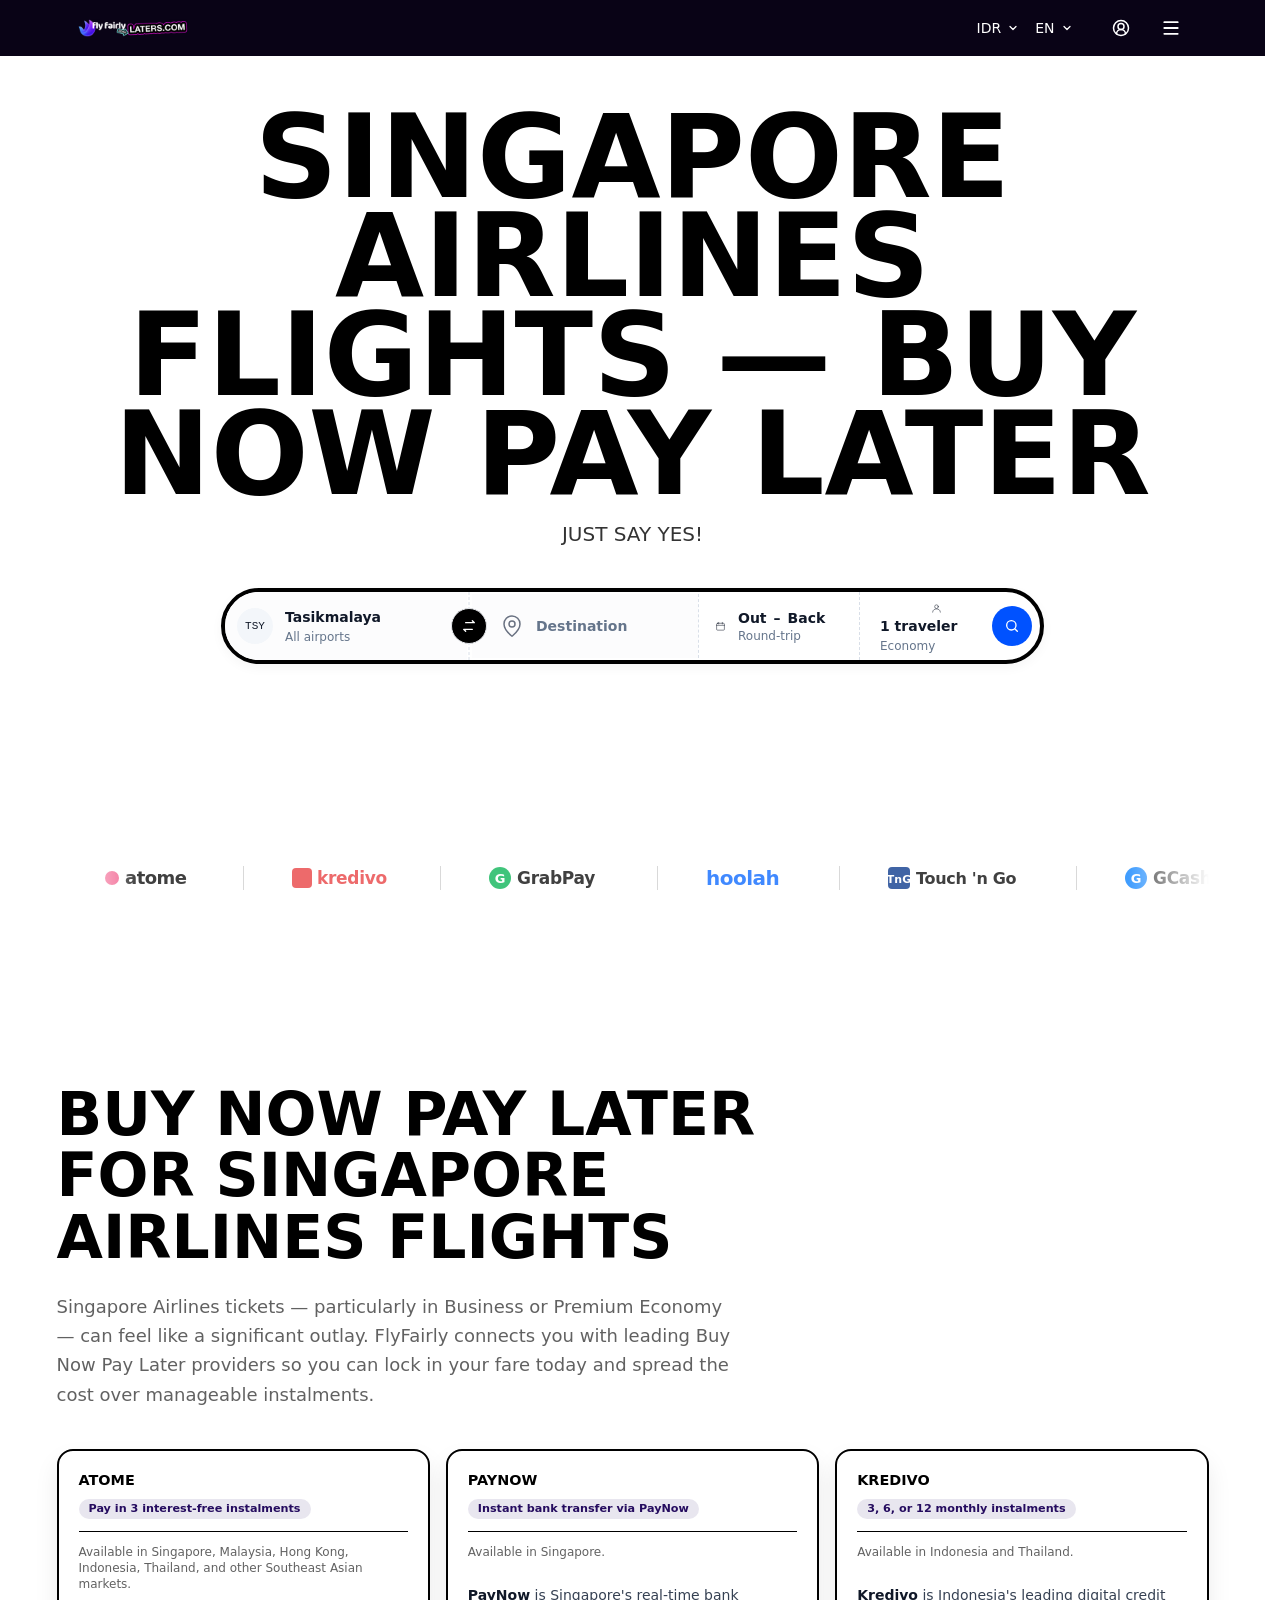
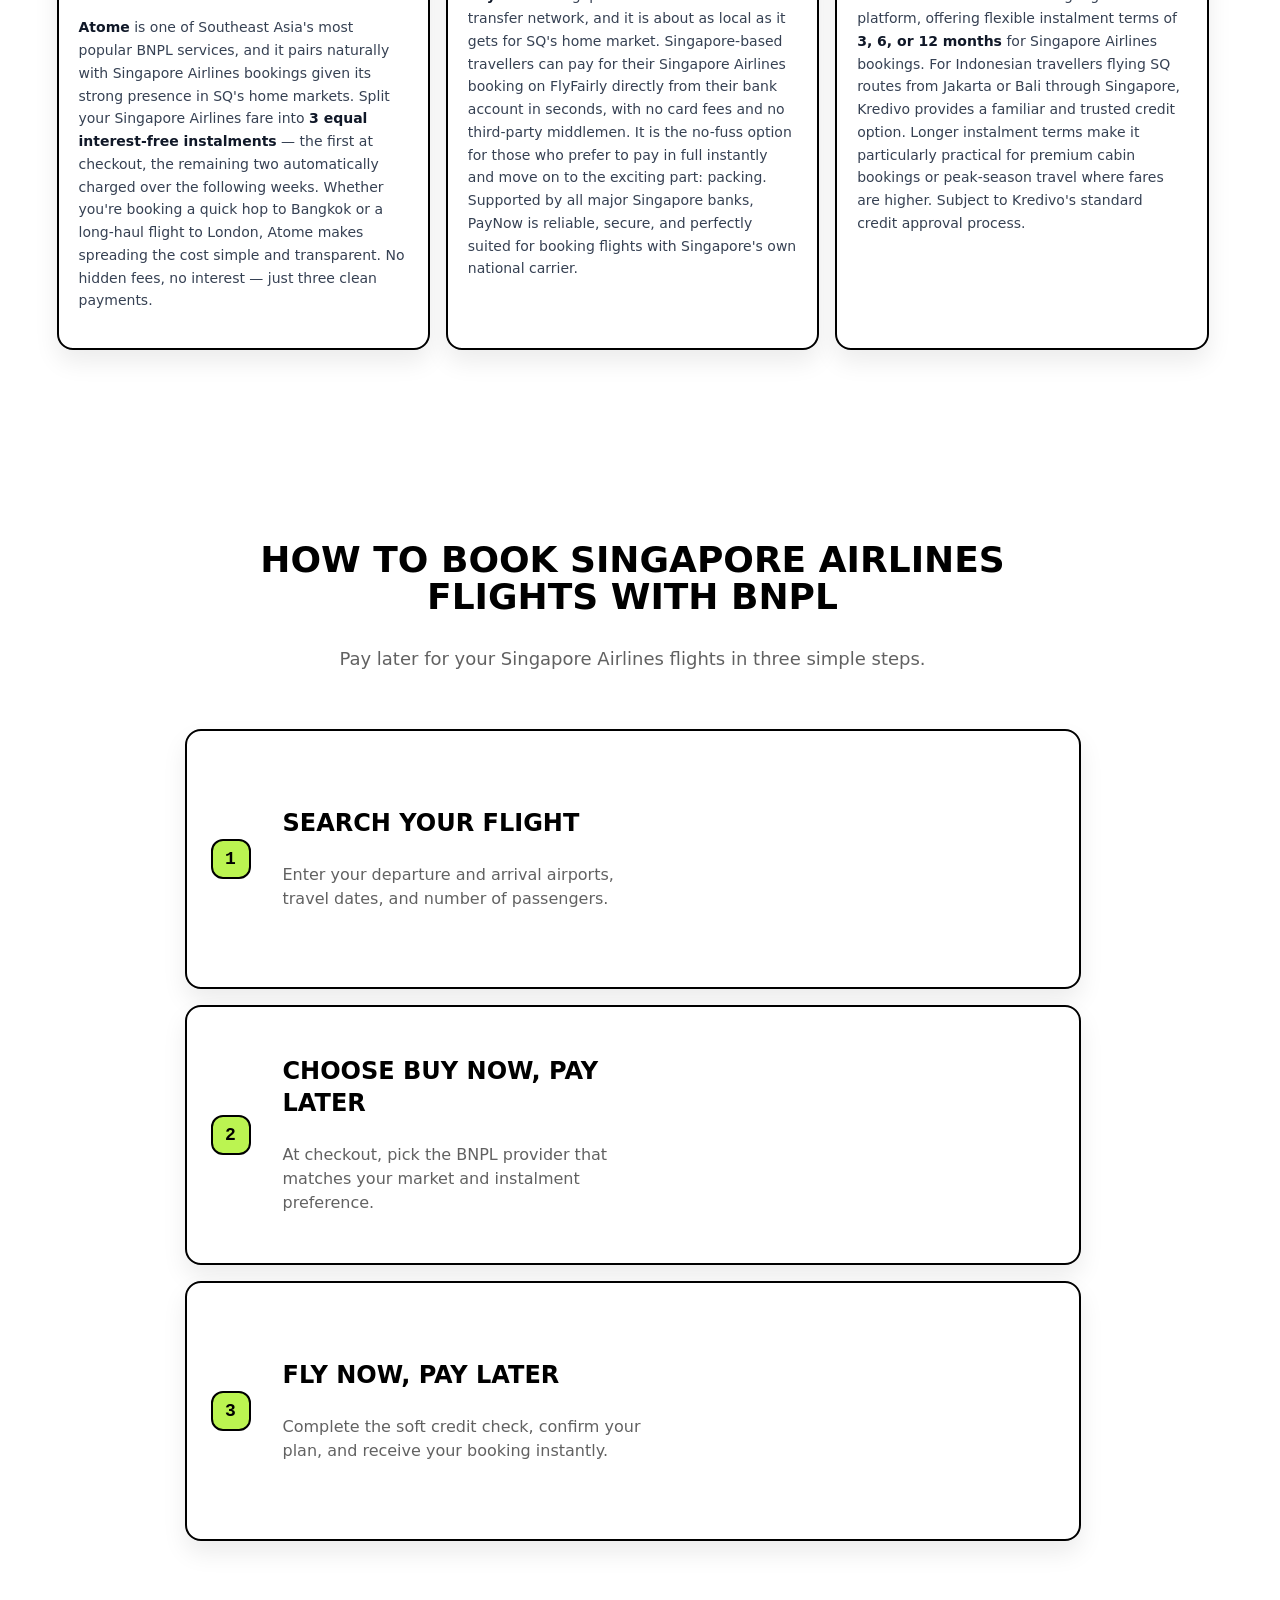
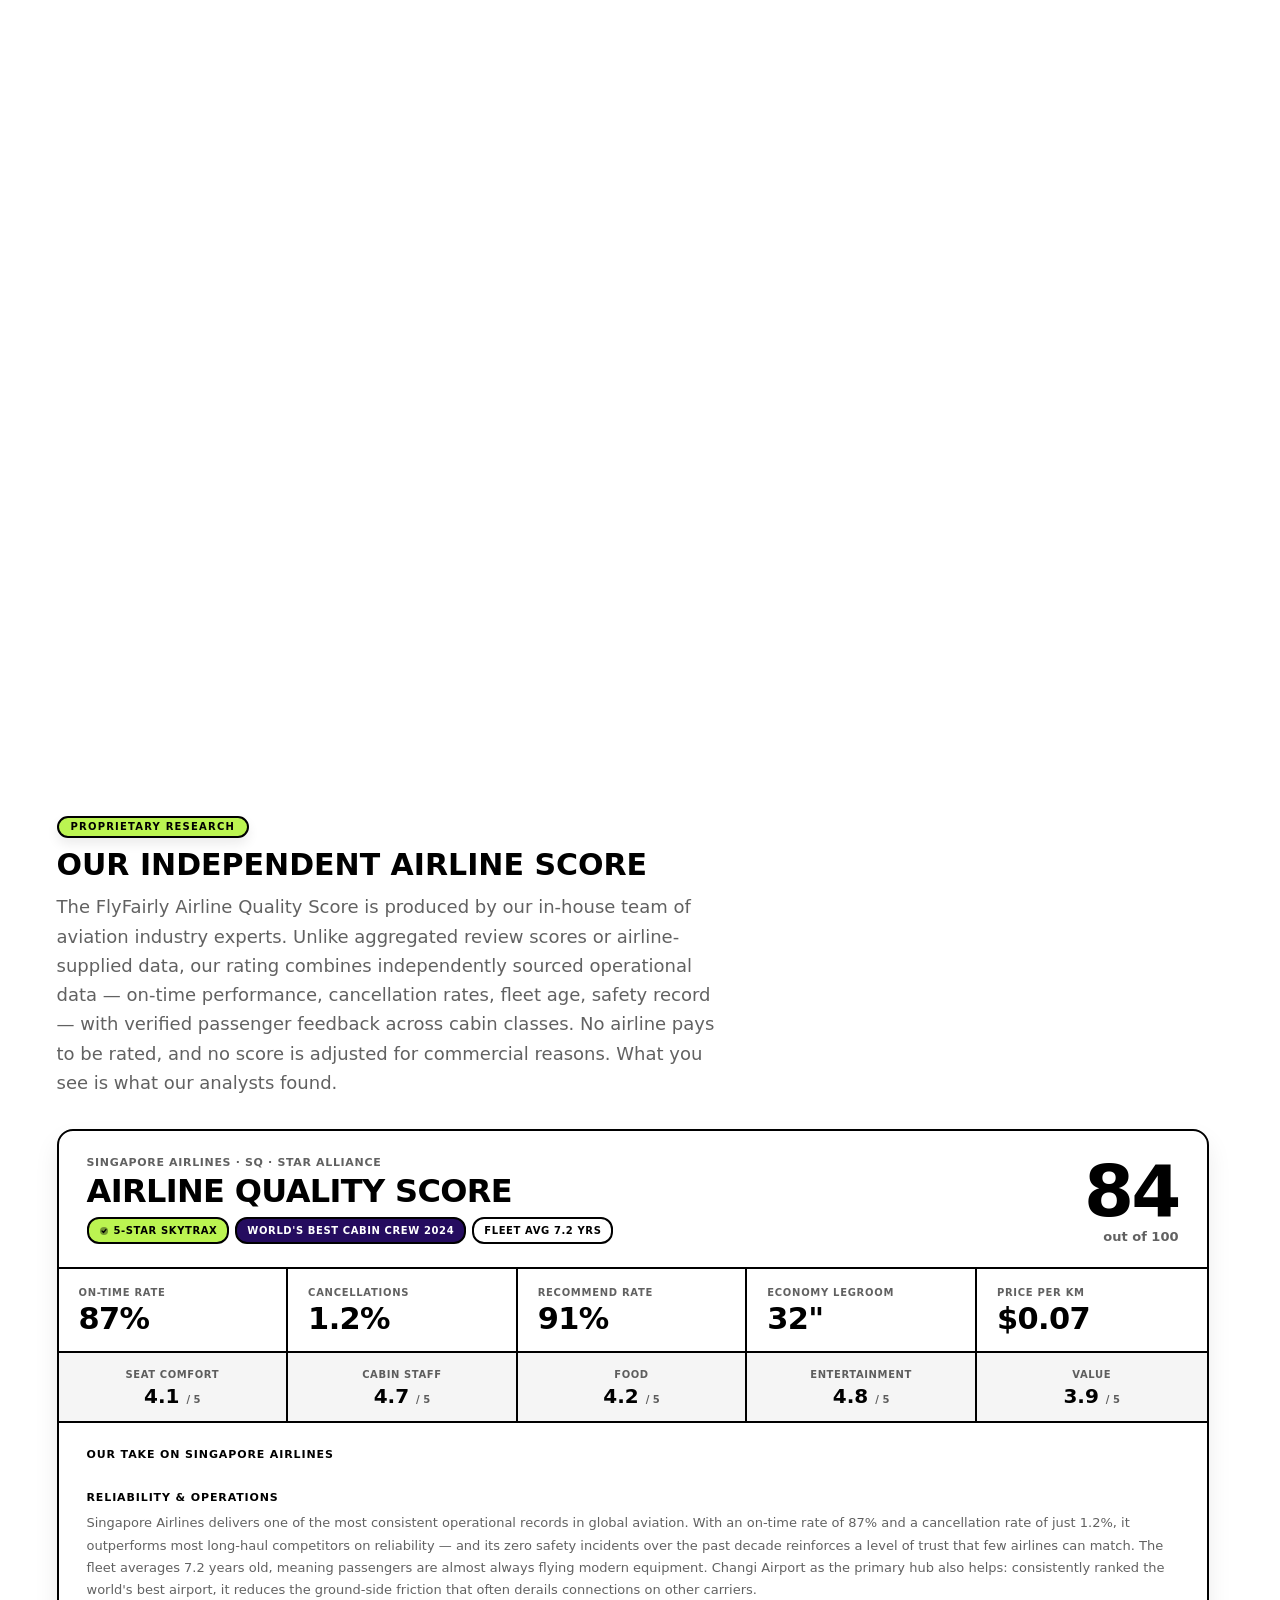
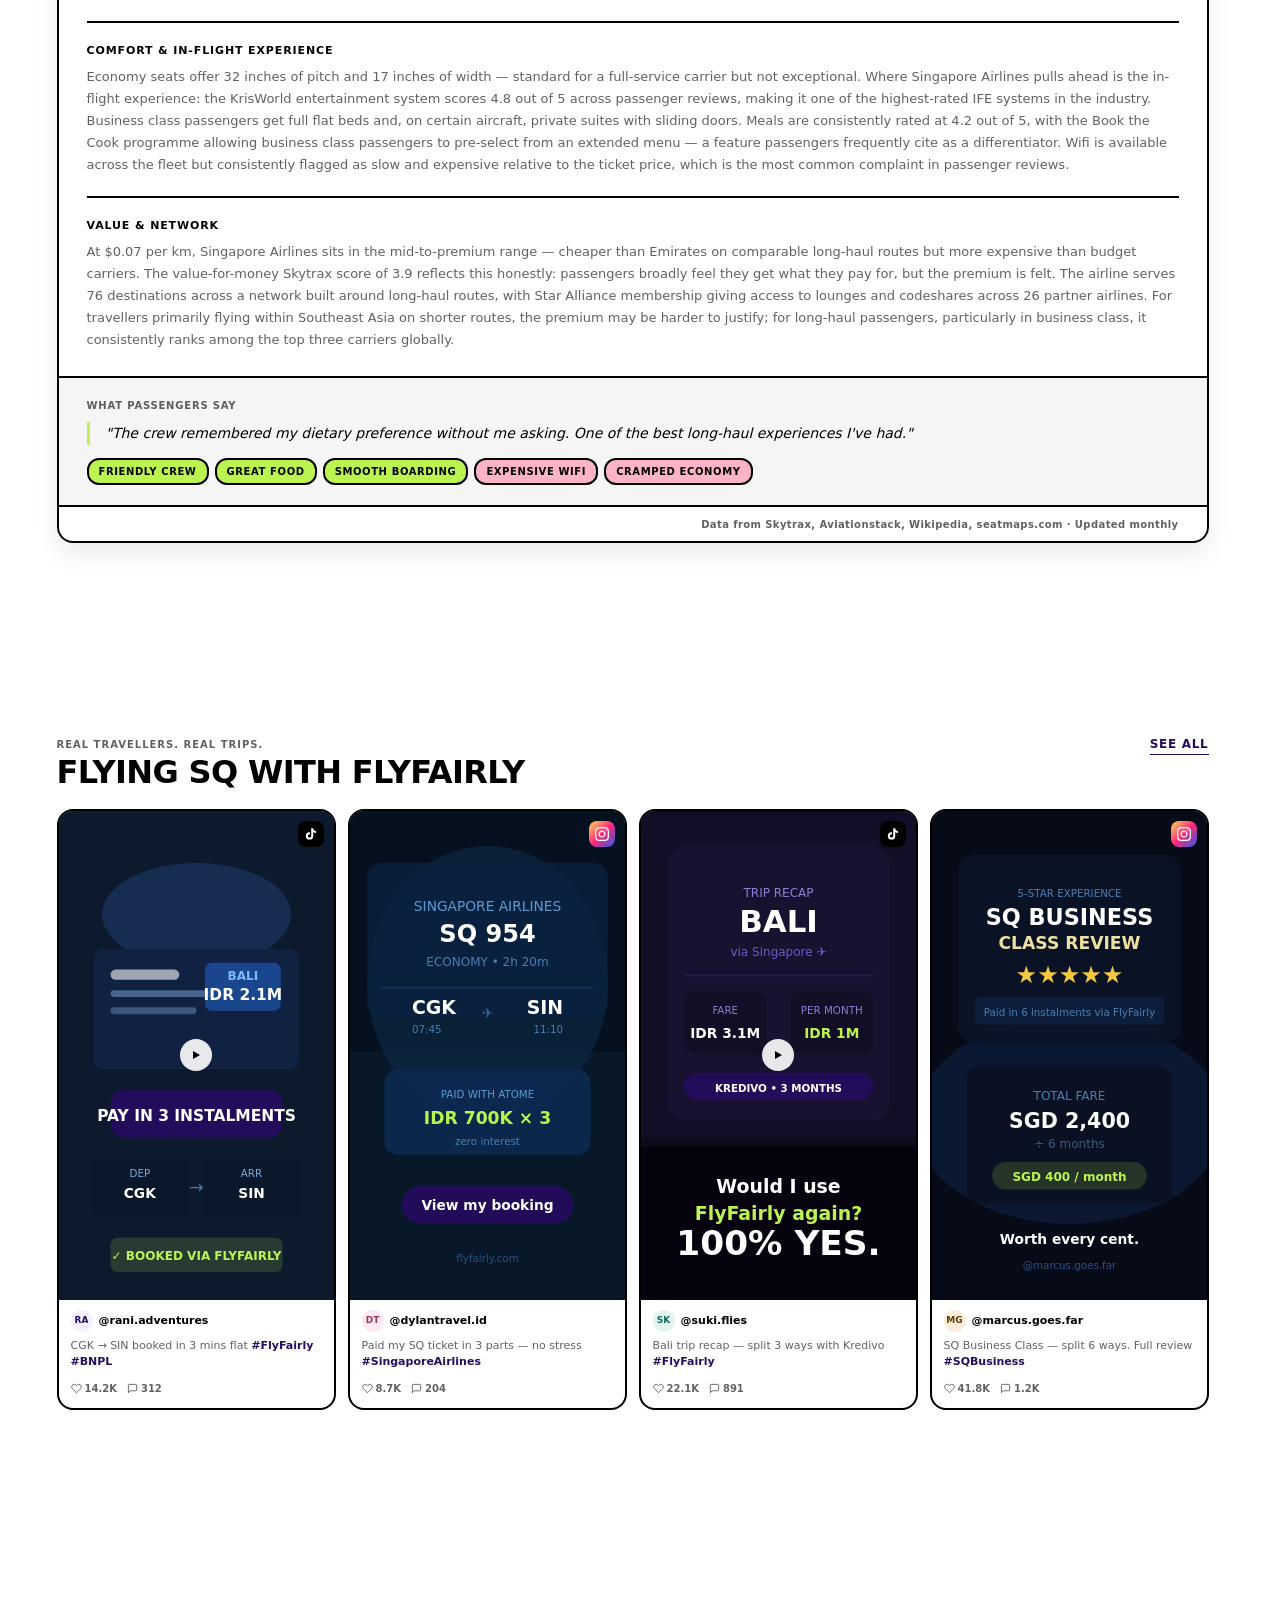
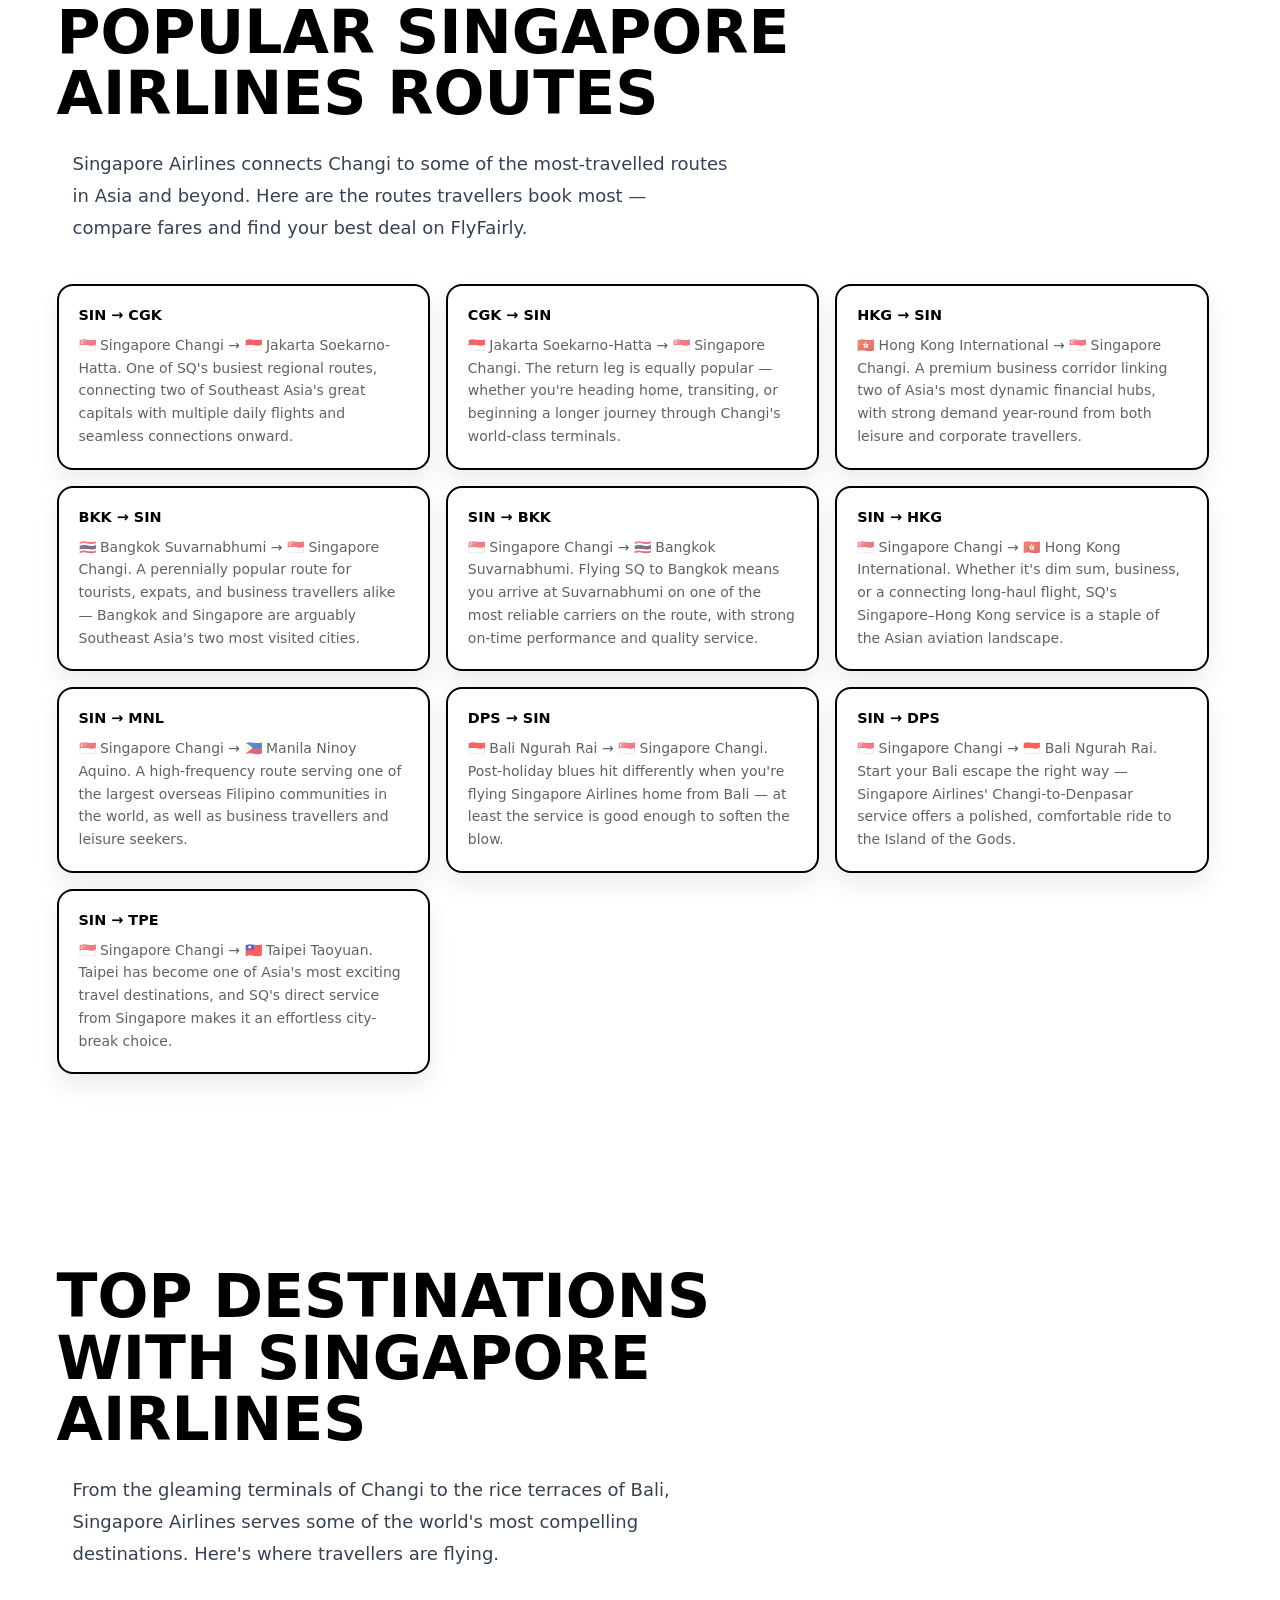
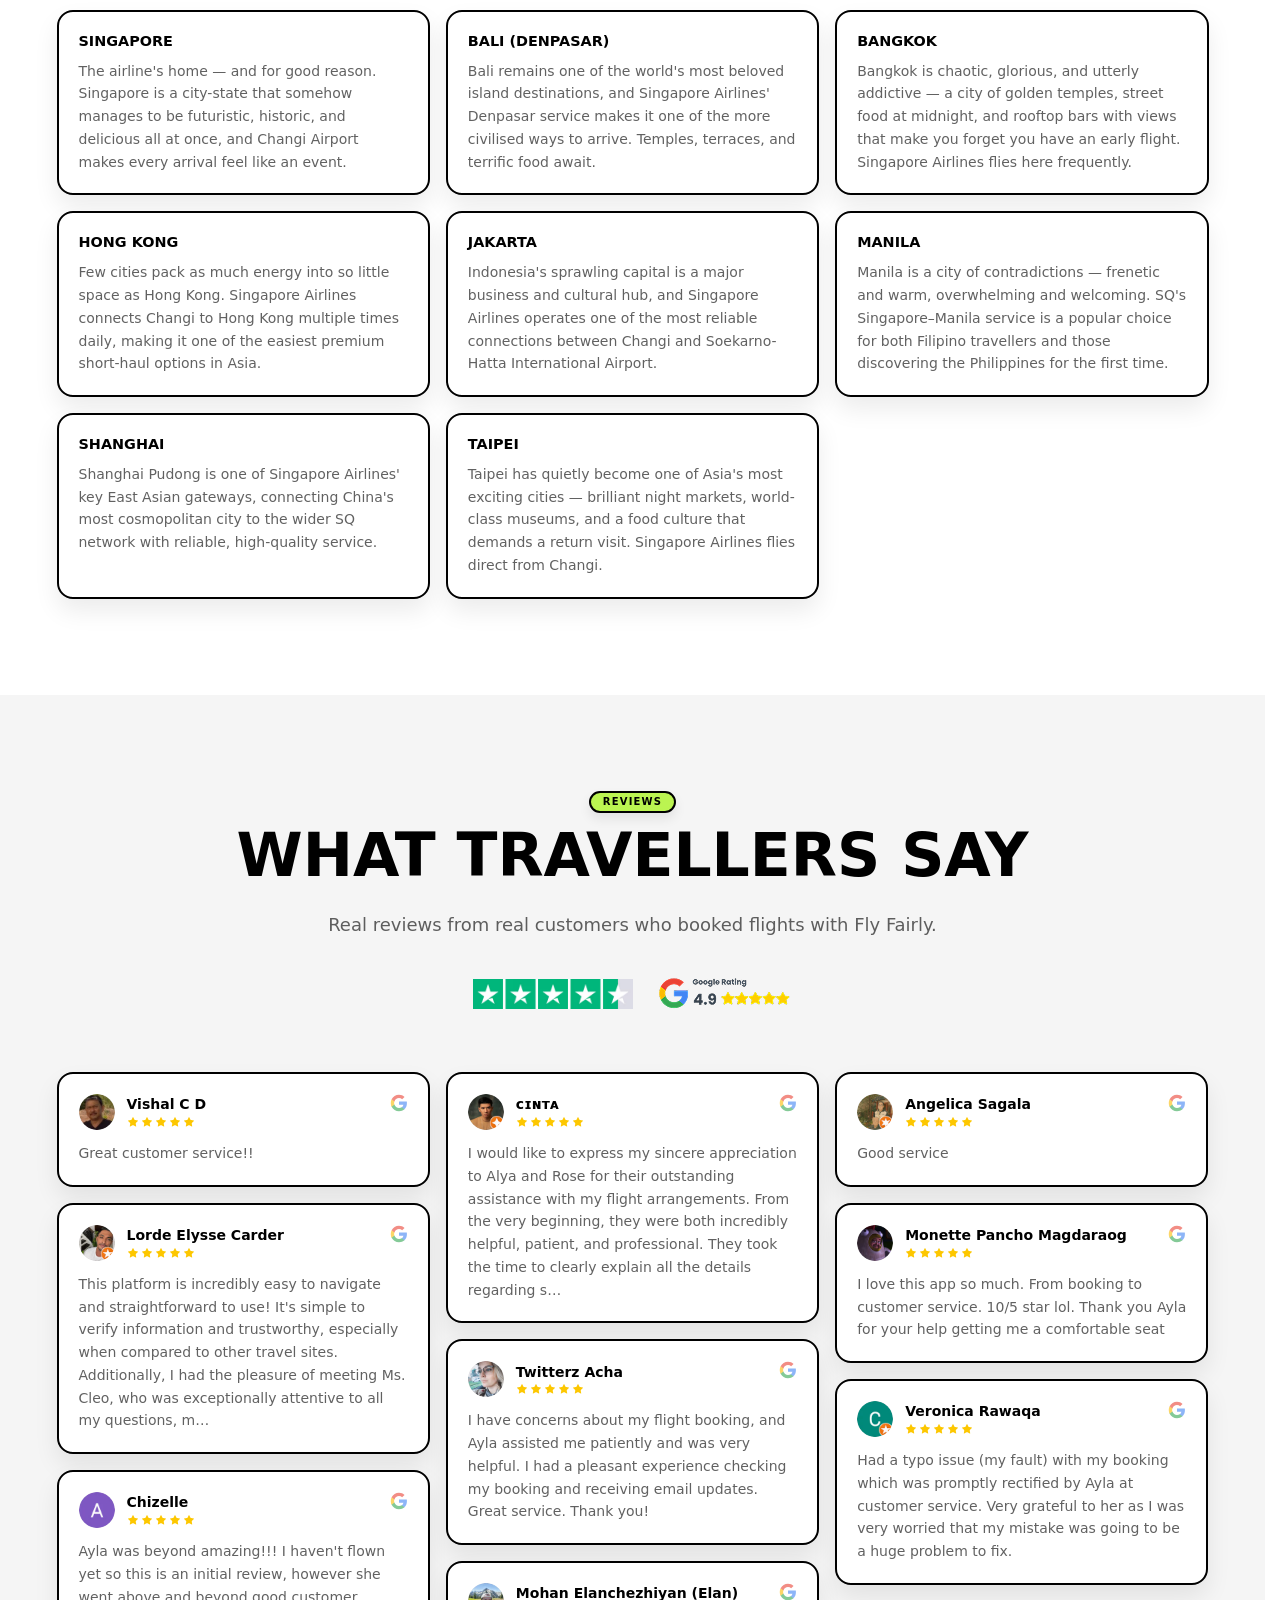
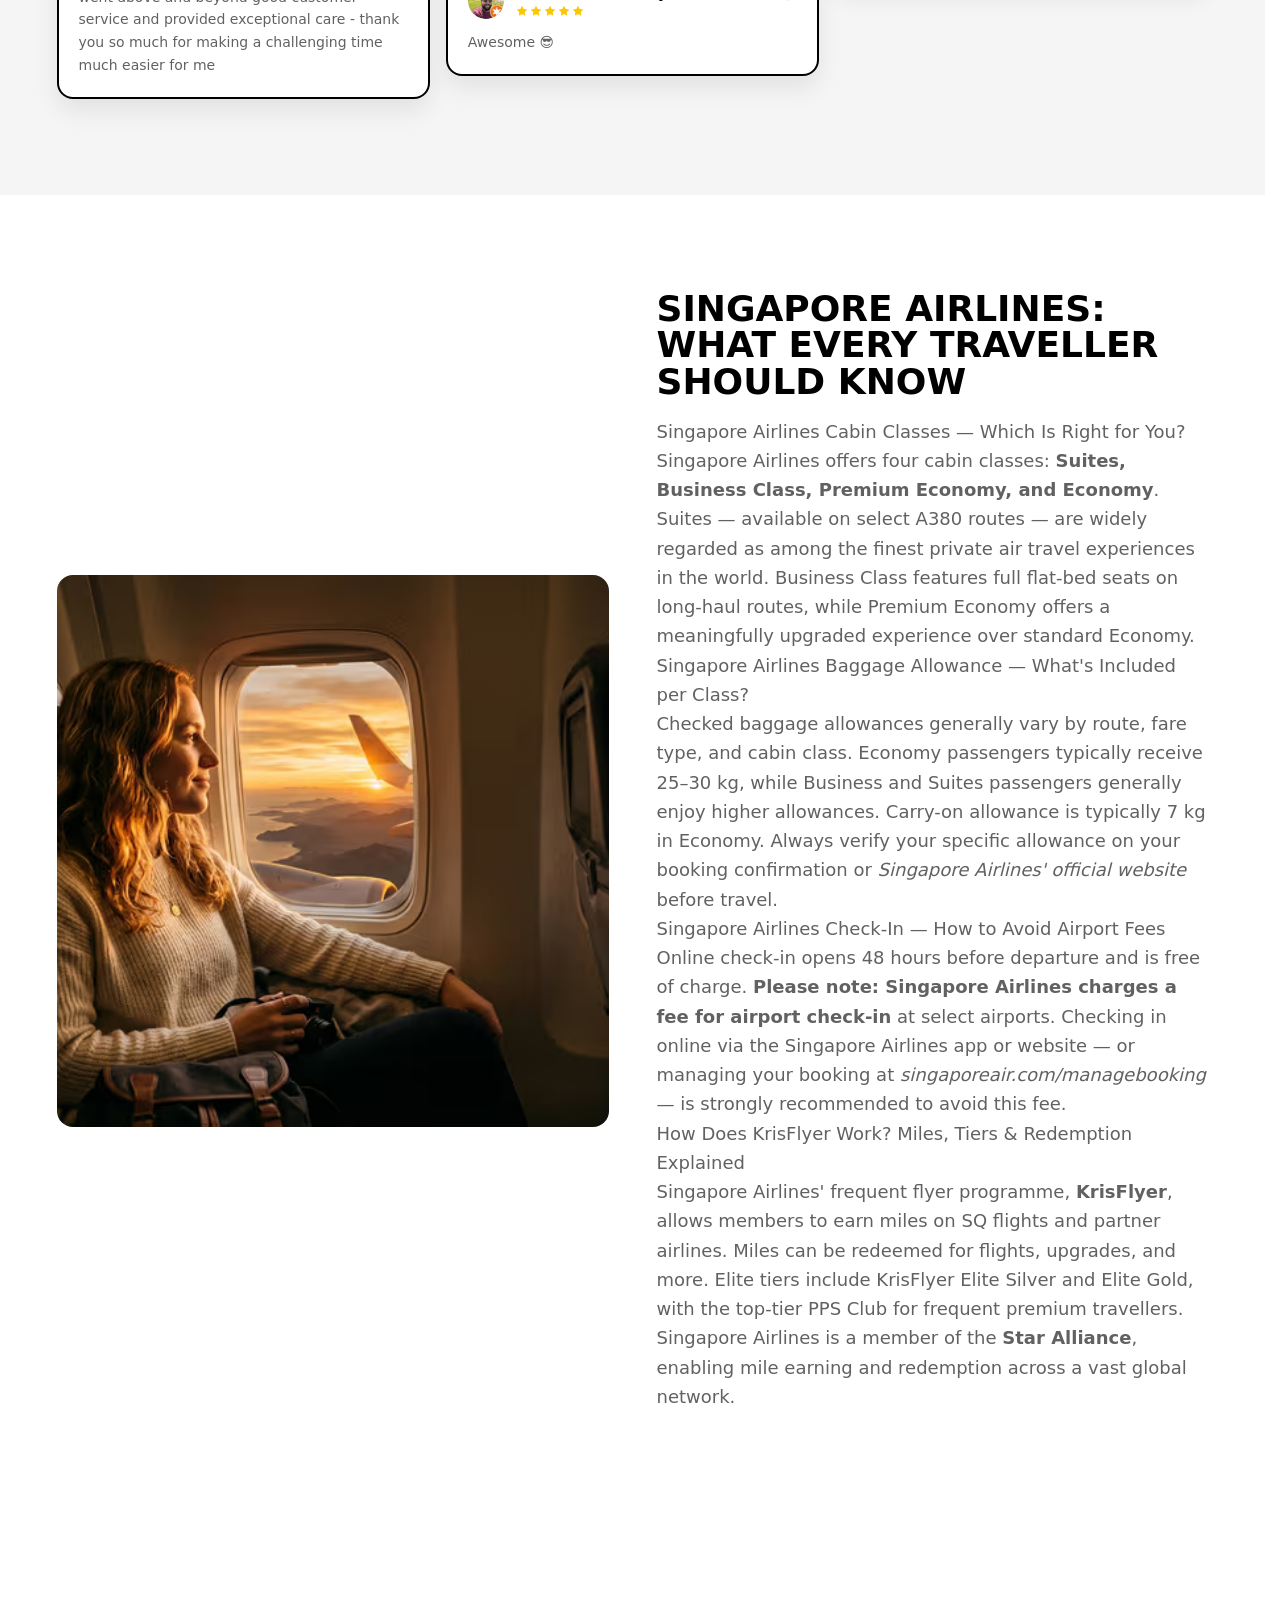
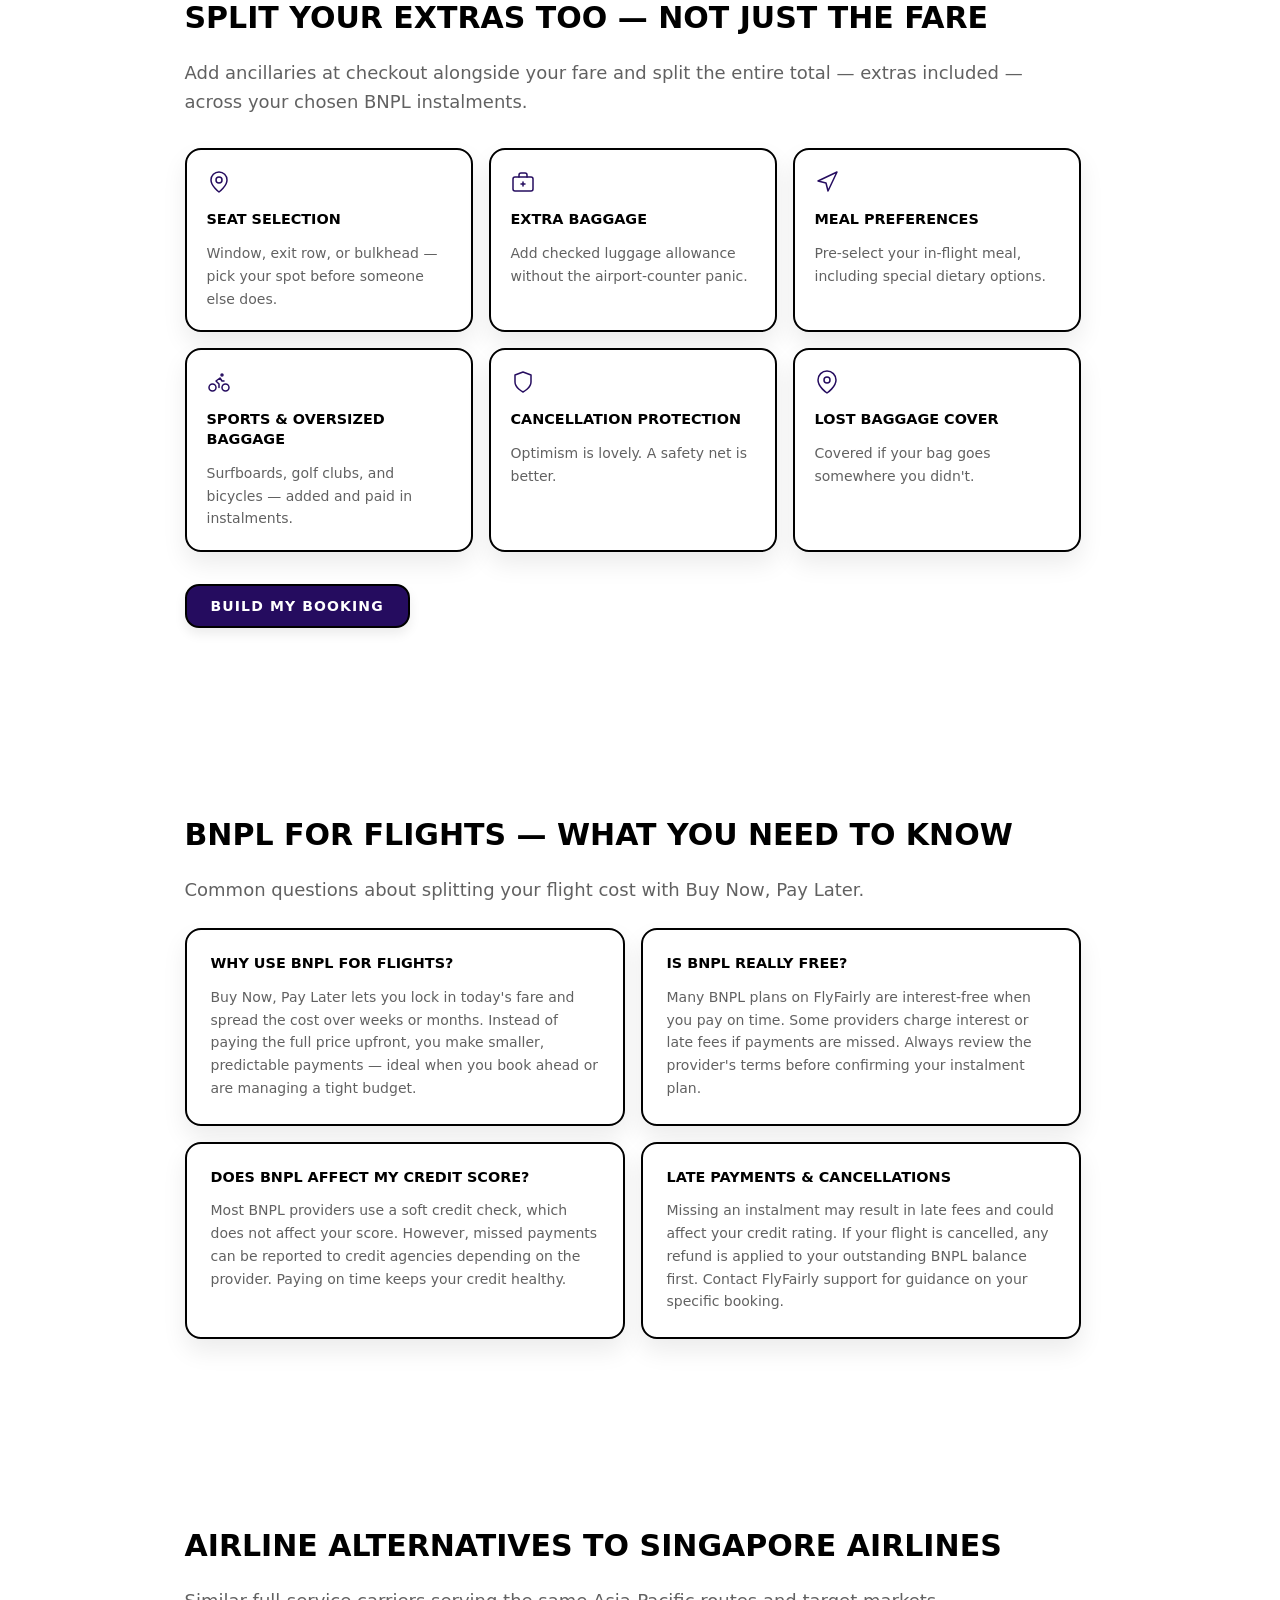
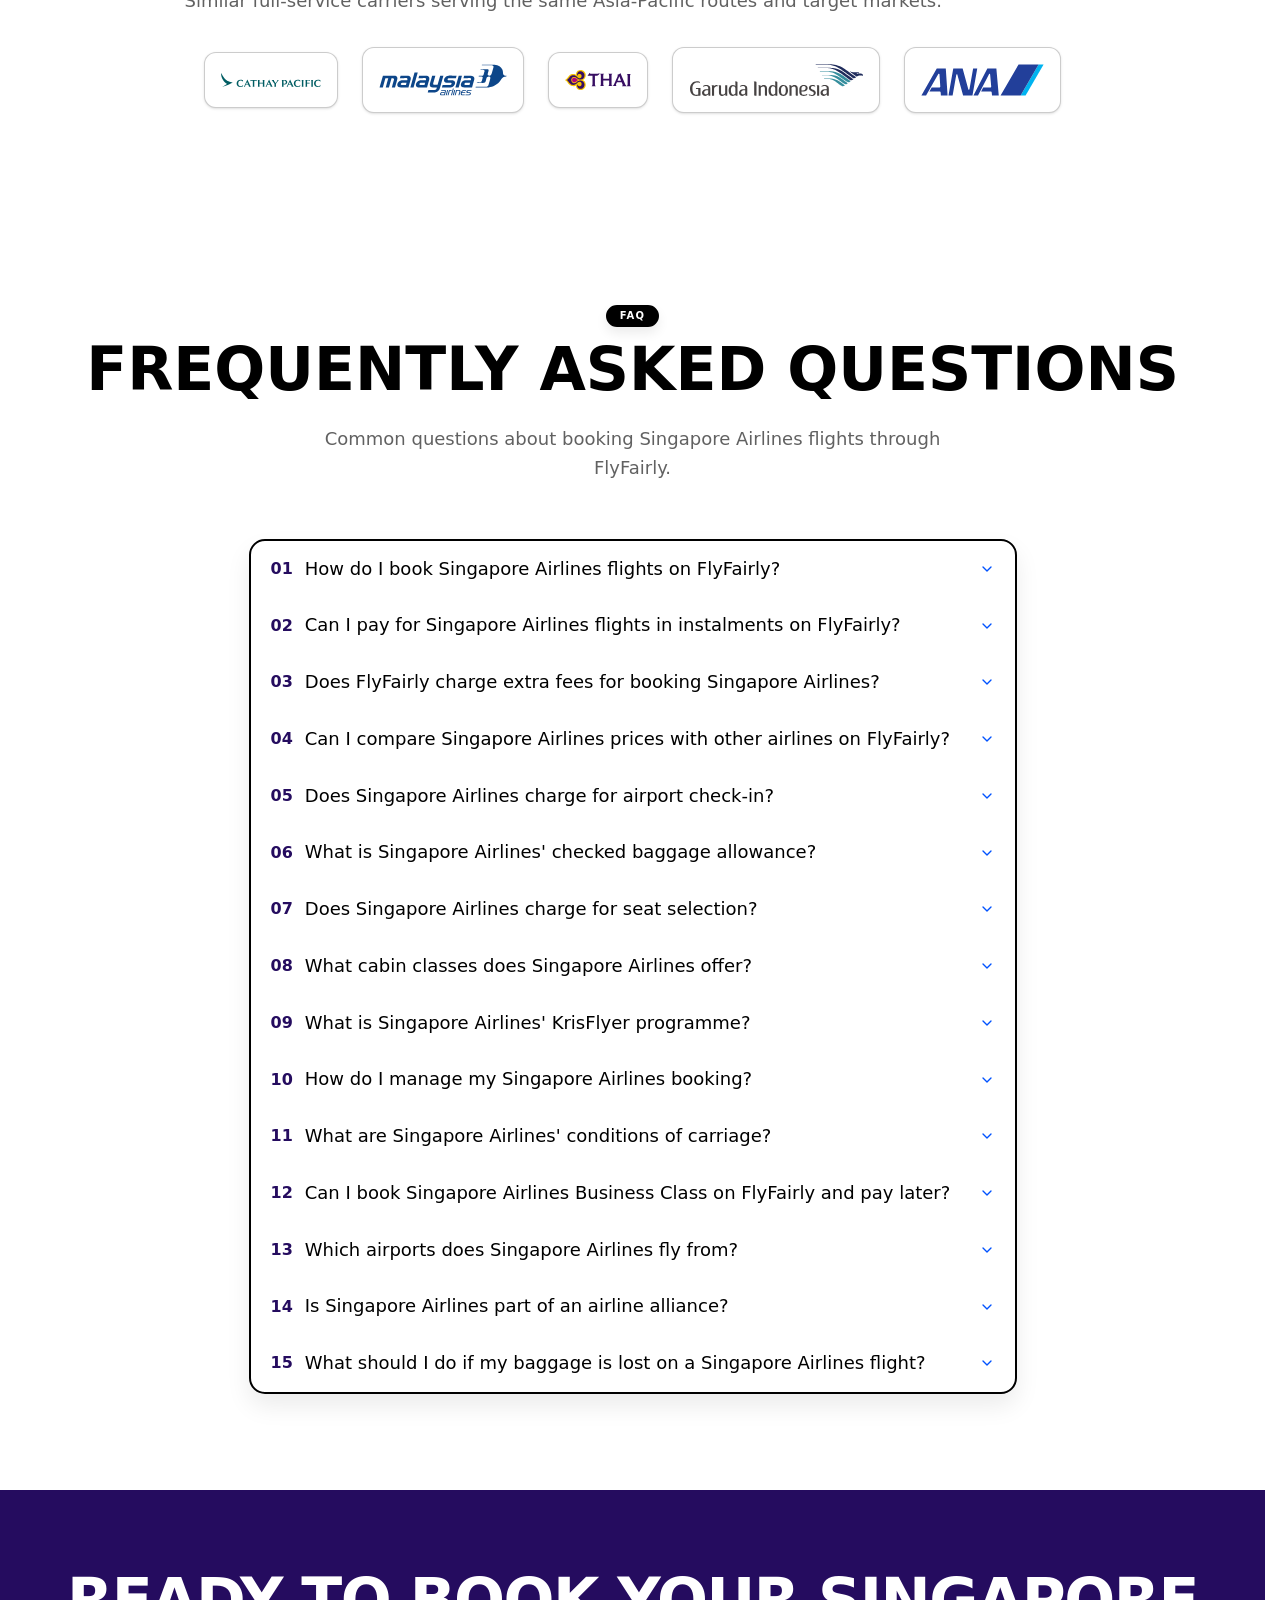
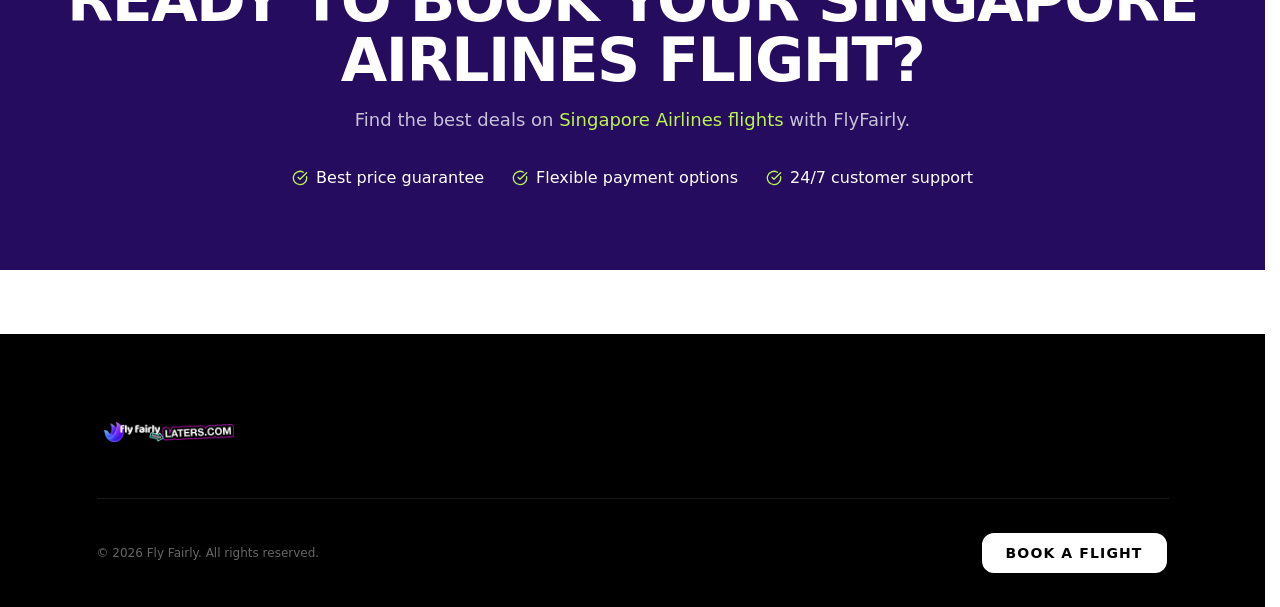
==== commit 8cd5f739: "Update index.html" ====
--- a/index.html
+++ b/index.html
@@ -460,8 +460,7 @@
 <section class="homepage-section"><div class="homepage-container"><div class="mx-auto flex max-w-3xl flex-col justify-center gap-7 md:text-center"><h2 class="homepage-heading text-3xl md:text-4xl">How to Book Singapore Airlines Flights with BNPL</h2><p class="homepage-copy">Pay later for your Singapore Airlines flights in three simple steps.</p></div><div class="mx-auto mt-6 sm:mt-14 flex max-w-5xl flex-col gap-4 lg:px-16"><div class="flex flex-col items-center justify-between min-[960px]:flex-row min-[960px]:gap-10 homepage-card p-4 md:p-6"><div class="flex gap-4 min-[960px]:max-w-md"><div class="flex flex-col items-center justify-between gap-1 relative"><span class="h-20 shrink-0"></span><span class="flex size-10 shrink-0 items-center justify-center font-mono text-lg font-bold rounded-xxs border-2 border-homepage-border bg-homepage-positive text-homepage-ink">1</span><span class="h-20 w-[3px] shrink-0 opacity-70 -z-10 bg-gradient-to-b from-transparent to-primary"></span><span class="absolute -bottom-8 mx-auto h-8 w-[3px] shrink-0 bg-primary opacity-70 -z-10"></span></div><div class="flex flex-col justify-center gap-5 px-0 min-[960px]:gap-6 min-[960px]:px-4 min-[960px]:py-4"><h3 class="text-xl min-[960px]:text-2xl font-bold font-heading uppercase">Search Your Flight</h3><p class="text-sm min-[960px]:text-base text-homepage-muted">Enter your departure and arrival airports, travel dates, and number of passengers.</p></div></div></div><div class="flex flex-col items-center justify-between min-[960px]:flex-row min-[960px]:gap-10 homepage-card p-4 md:p-6"><div class="flex gap-4 min-[960px]:max-w-md"><div class="flex flex-col items-center justify-between gap-1 relative"><span class="absolute -top-8 mx-auto h-8 w-[3px] shrink-0 bg-primary opacity-70 -z-10"></span><span class="h-20 w-[3px] shrink-0 opacity-70 -z-10 bg-primary"></span><span class="flex size-10 shrink-0 items-center justify-center font-mono text-lg font-bold rounded-xxs border-2 border-homepage-border bg-homepage-positive text-homepage-ink">2</span><span class="h-20 w-[3px] shrink-0 opacity-70 -z-10 bg-primary"></span><span class="absolute -bottom-8 mx-auto h-8 w-[3px] shrink-0 bg-primary opacity-70 -z-10"></span></div><div class="flex flex-col justify-center gap-5 px-0 min-[960px]:gap-6 min-[960px]:px-4 min-[960px]:py-4"><h3 class="text-xl min-[960px]:text-2xl font-bold font-heading uppercase">Choose Buy Now, Pay Later</h3><p class="text-sm min-[960px]:text-base text-homepage-muted">At checkout, pick the BNPL provider that matches your market and instalment preference.</p></div></div></div><div class="flex flex-col items-center justify-between min-[960px]:flex-row min-[960px]:gap-10 homepage-card p-4 md:p-6"><div class="flex gap-4 min-[960px]:max-w-md"><div class="flex flex-col items-center justify-between gap-1 relative"><span class="absolute -top-8 mx-auto h-8 w-[3px] shrink-0 bg-primary opacity-70 -z-10"></span><span class="h-20 w-[3px] shrink-0 opacity-70 -z-10 bg-gradient-to-t from-transparent to-primary"></span><span class="flex size-10 shrink-0 items-center justify-center font-mono text-lg font-bold rounded-xxs border-2 border-homepage-border bg-homepage-positive text-homepage-ink">3</span><span class="h-20 shrink-0"></span></div><div class="flex flex-col justify-center gap-5 px-0 min-[960px]:gap-6 min-[960px]:px-4 min-[960px]:py-4"><h3 class="text-xl min-[960px]:text-2xl font-bold font-heading uppercase">Fly Now, Pay Later</h3><p class="text-sm min-[960px]:text-base text-homepage-muted">Complete the soft credit check, confirm your plan, and receive your booking instantly.</p></div></div></div></div></div>
 <div class="homepage-container" style="padding-top:0">
   <div style="position:relative;padding-bottom:56.25%;height:0;overflow:hidden;border-radius:12px;margin-top:2rem;">
-    <iframe src="./Page_optimise_files/0B07slGdfOw.html" title="How to Book Singapore Airlines Flights with Buy Now Pay Later on FlyFairly" frameborder="0" allow="accelerometer; autoplay; clipboard-write; encrypted-media; gyroscope; picture-in-picture; web-share" allowfullscreen="" loading="lazy" style="position:absolute;top:0;left:0;width:100%;height:100%;border-radius:12px;">
-    </iframe>
+    <iframe src="https://www.youtube.com/embed/0B07slGdfOw?si=rJFIwVkwwqe71cgx&amp;controls=0" title="YouTube video player" frameborder="0" allow="accelerometer; autoplay; clipboard-write; encrypted-media; gyroscope; picture-in-picture; web-share" referrerpolicy="strict-origin-when-cross-origin" allowfullscreen></iframe>
   </div>
 </div>
 </section><!-- SECTION 4 — AIRLINE QUALITY SCORE | JOB: Unique proprietary editorial content from FlyFairly industry experts. No competitor has this. SEO: First-hand editorial rewards 2026 Google updates. Lead with strongest stat, then scorecard. -->
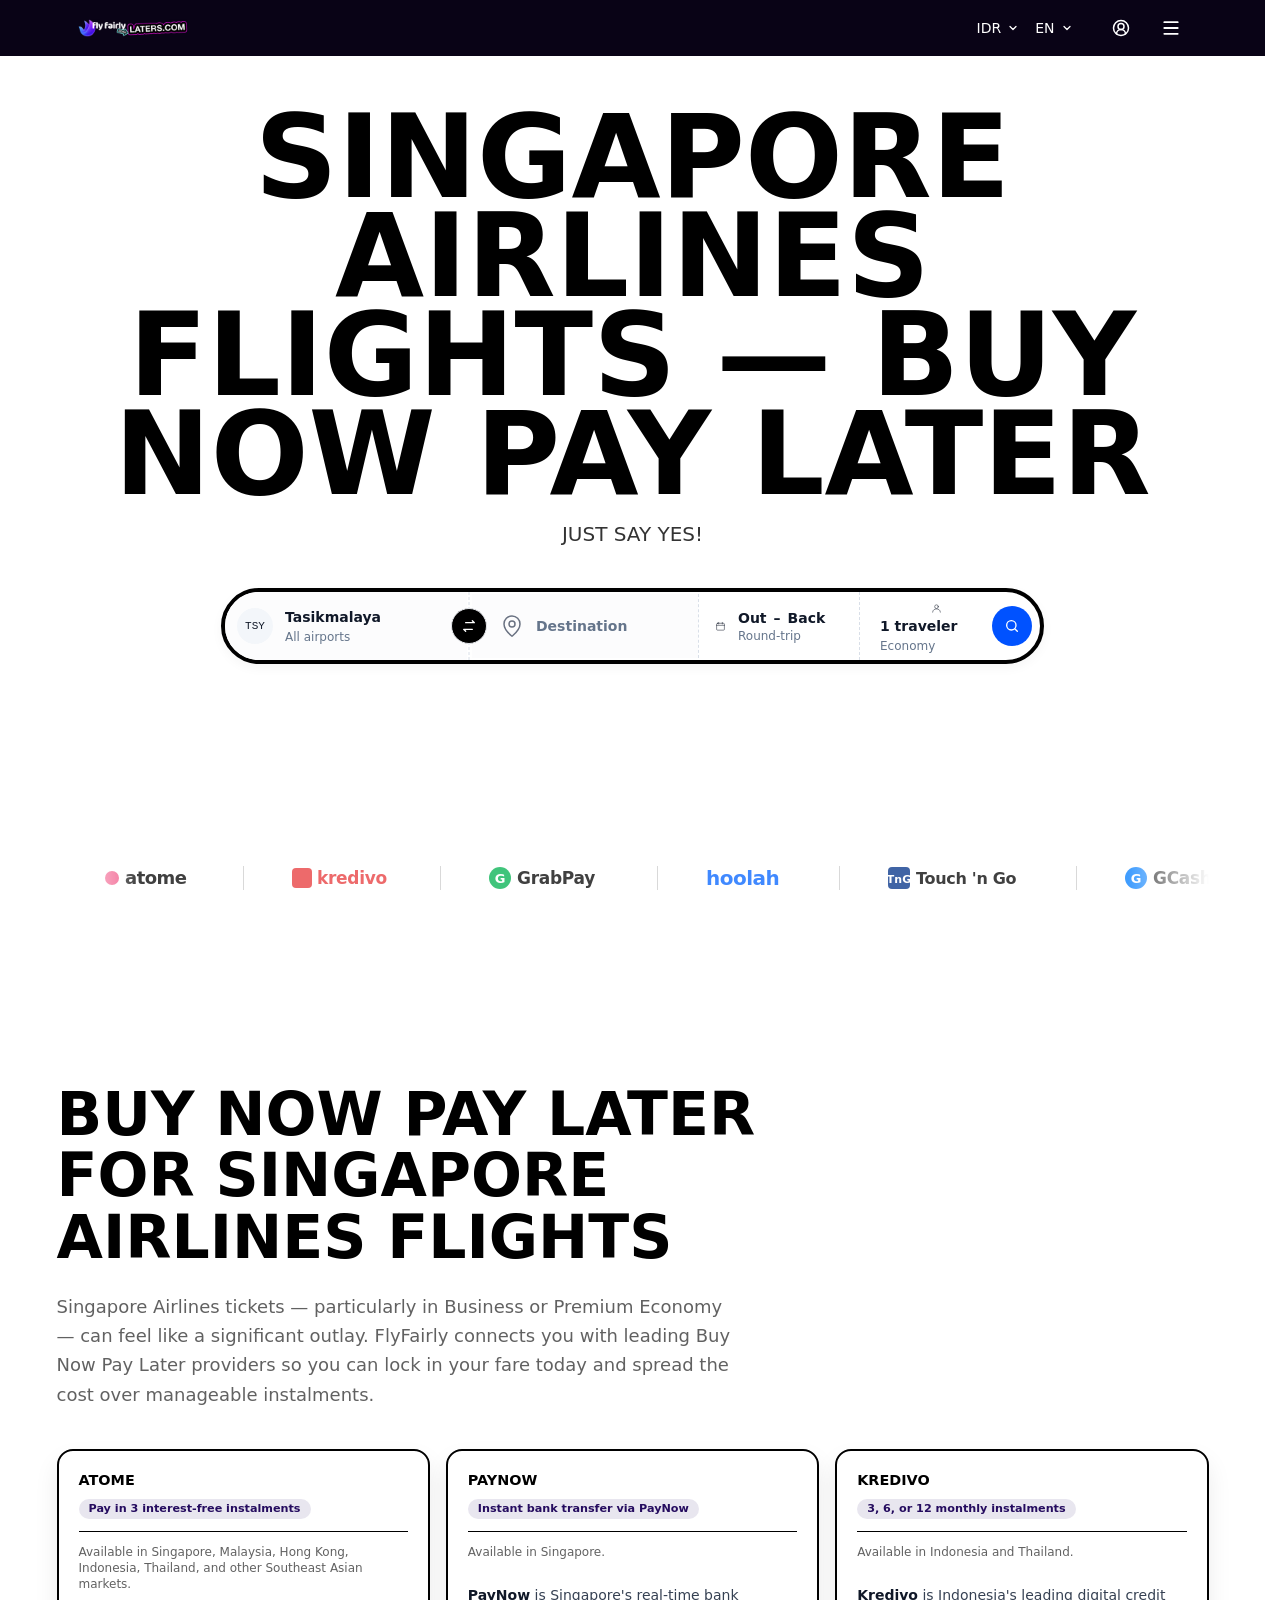
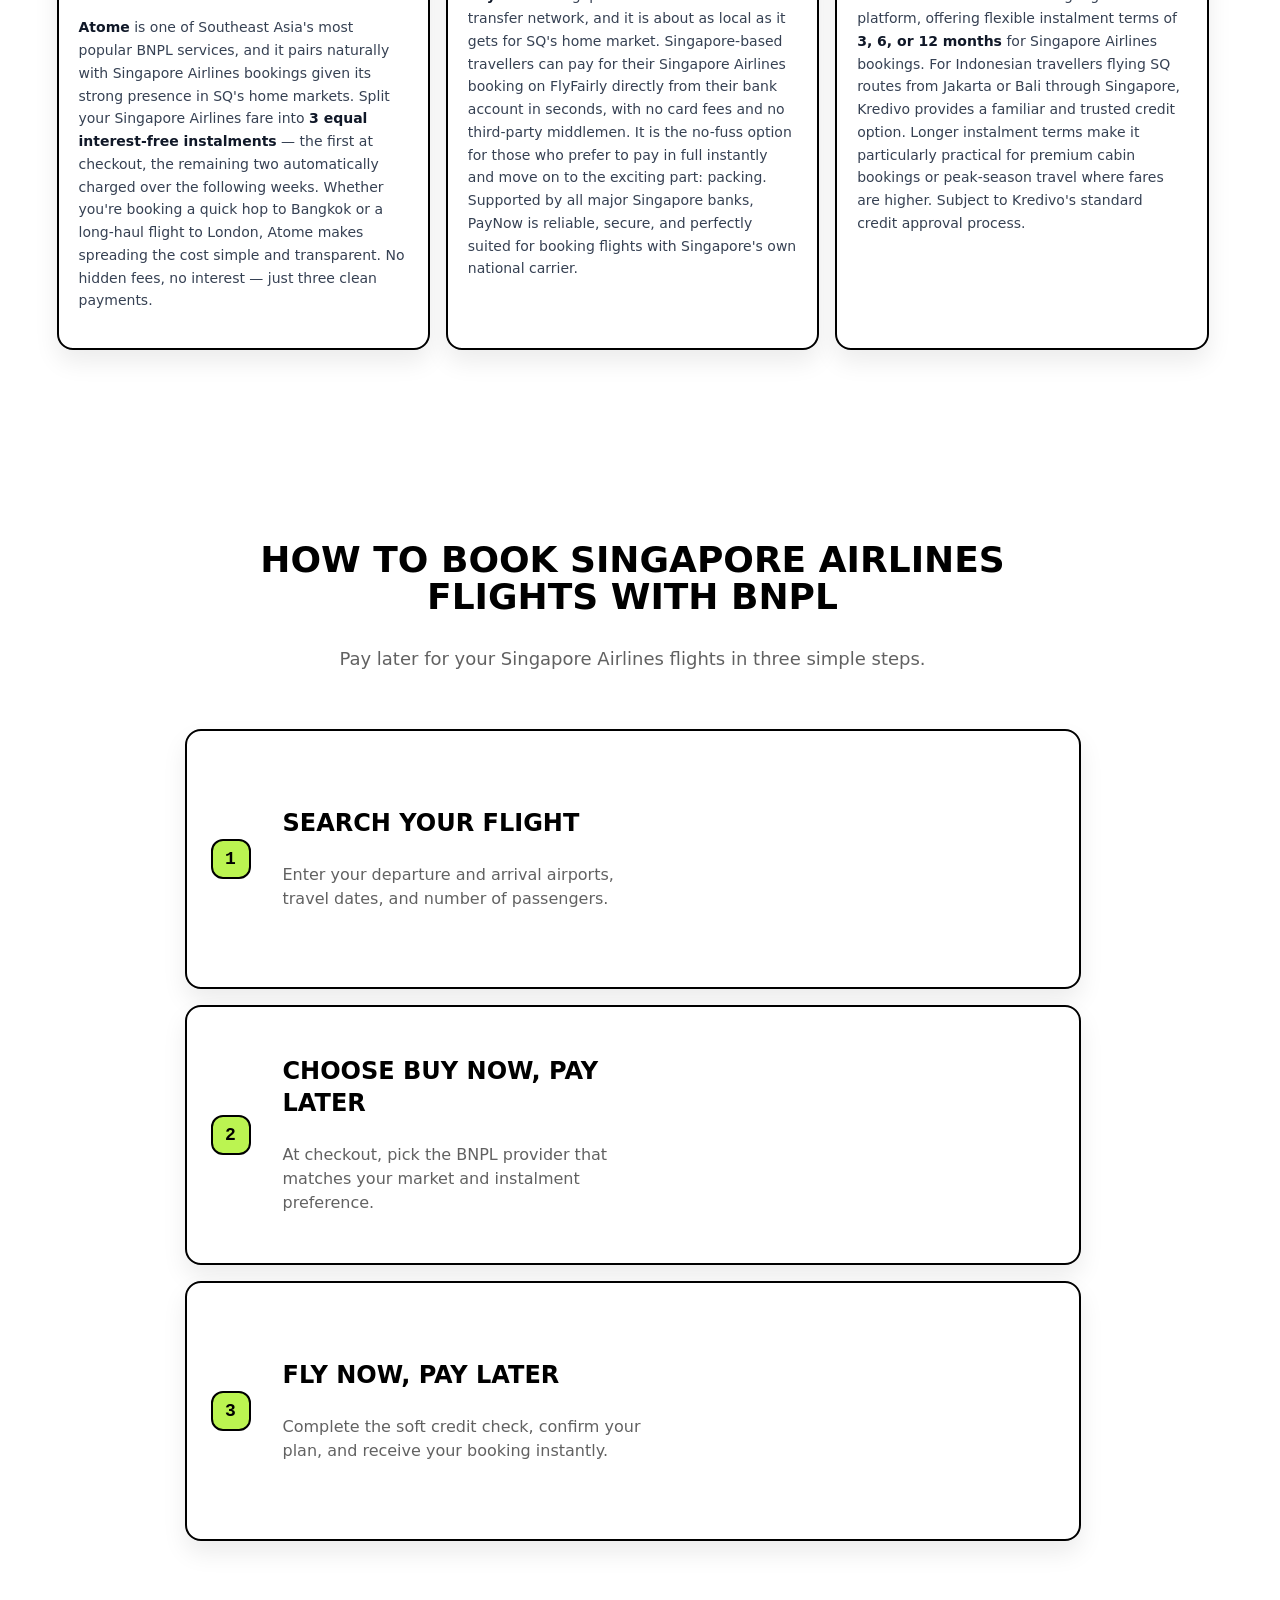
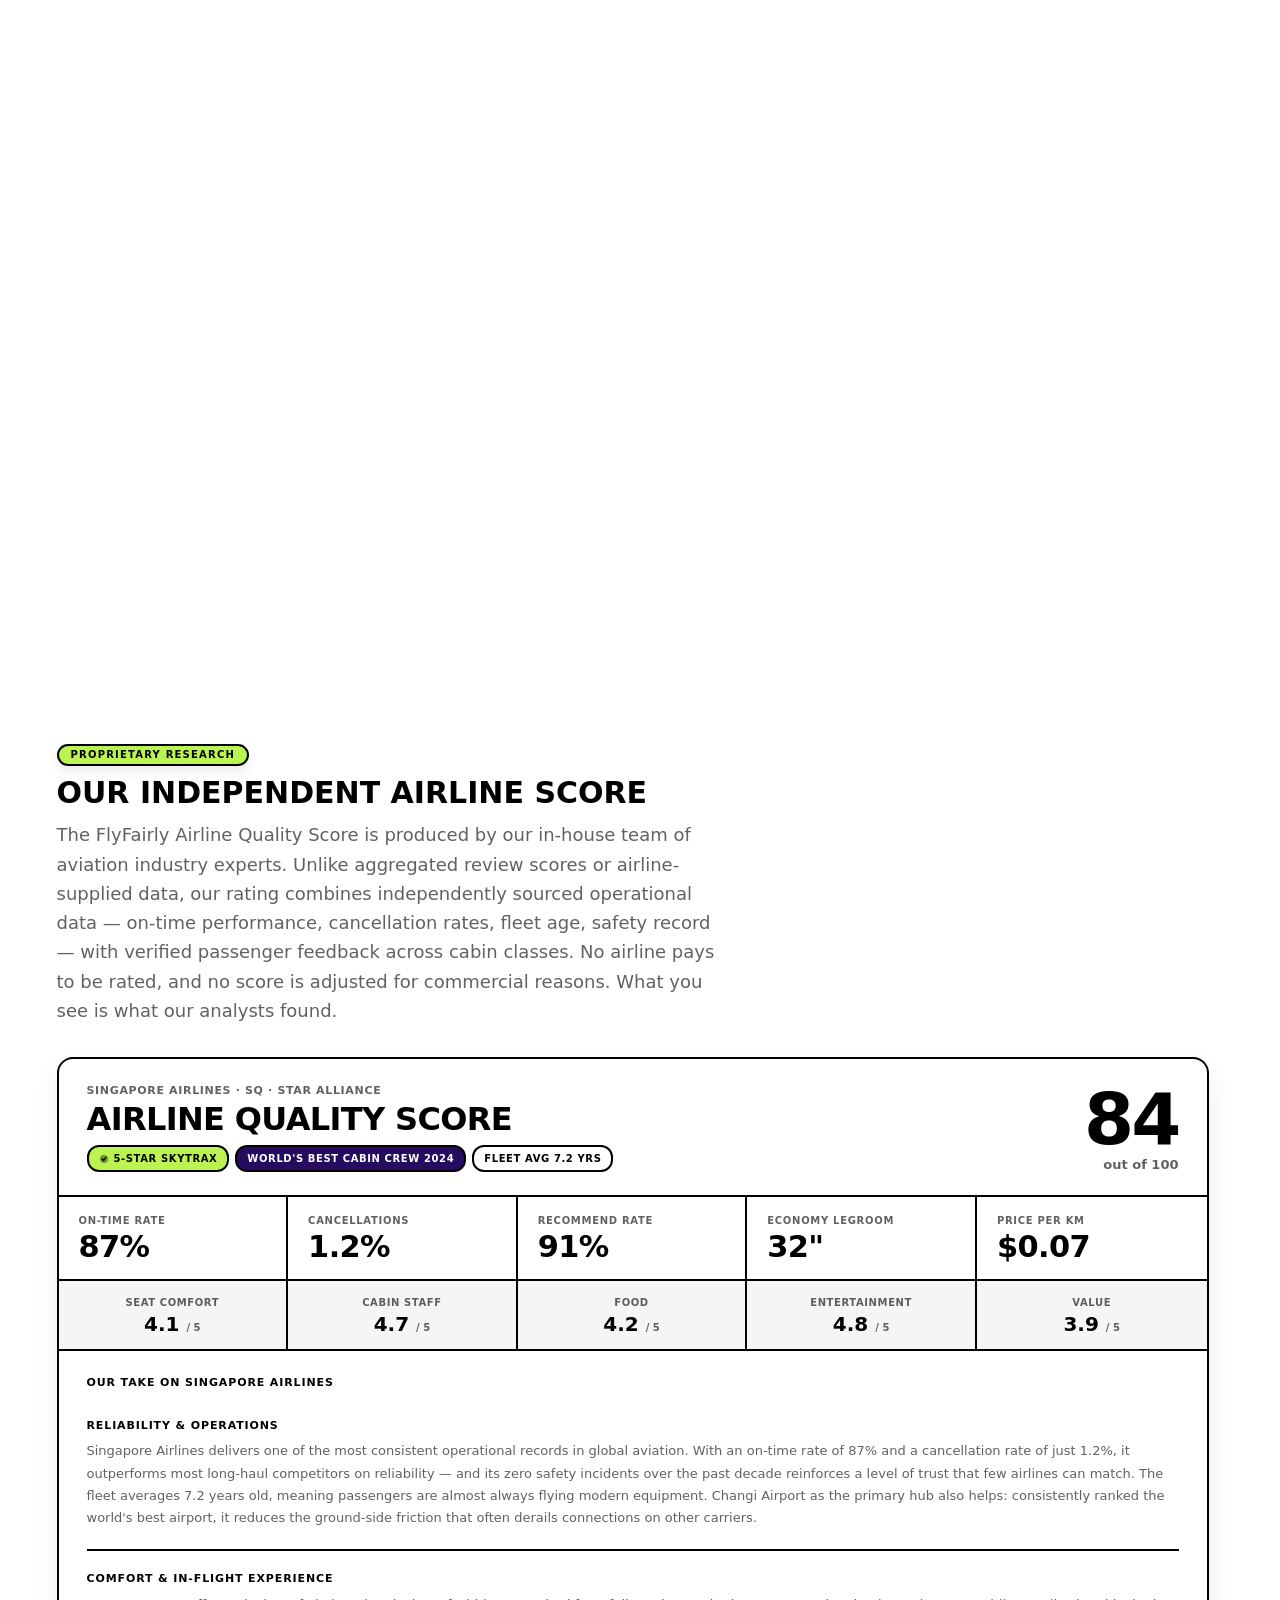
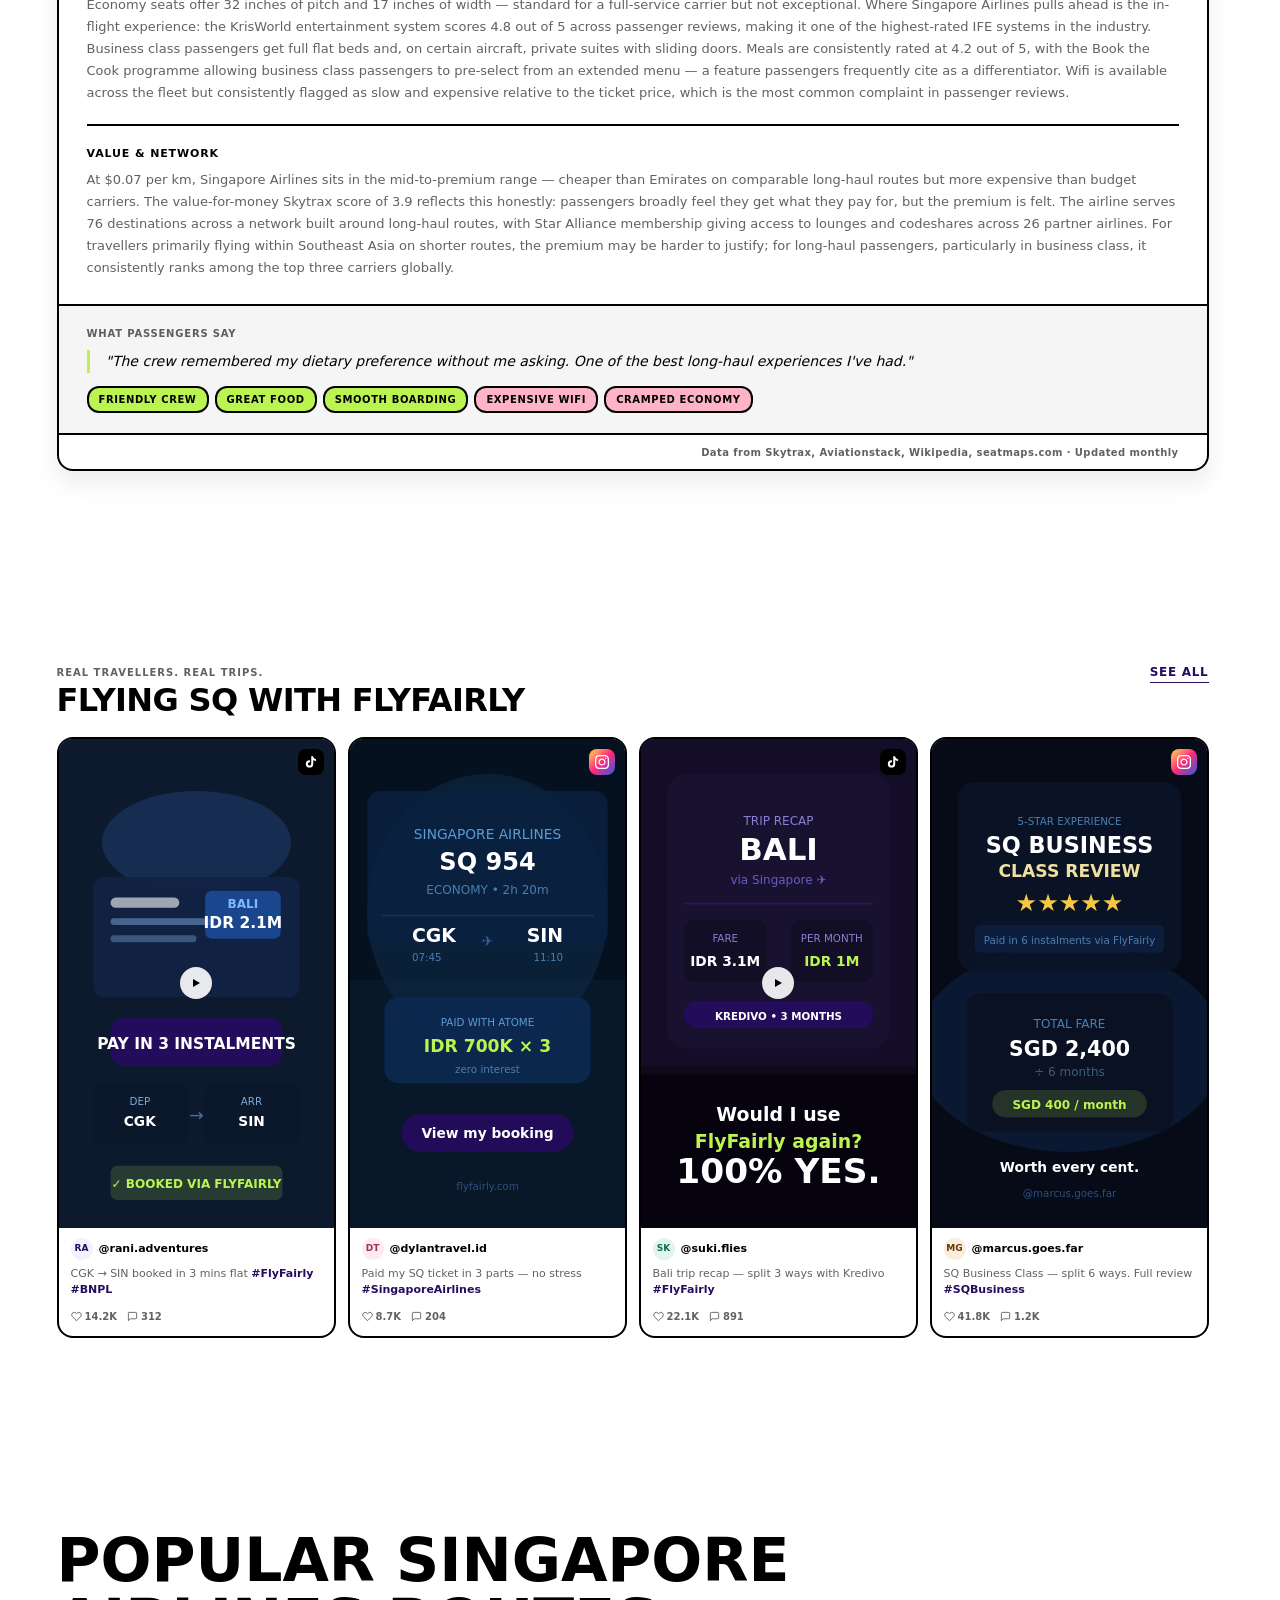
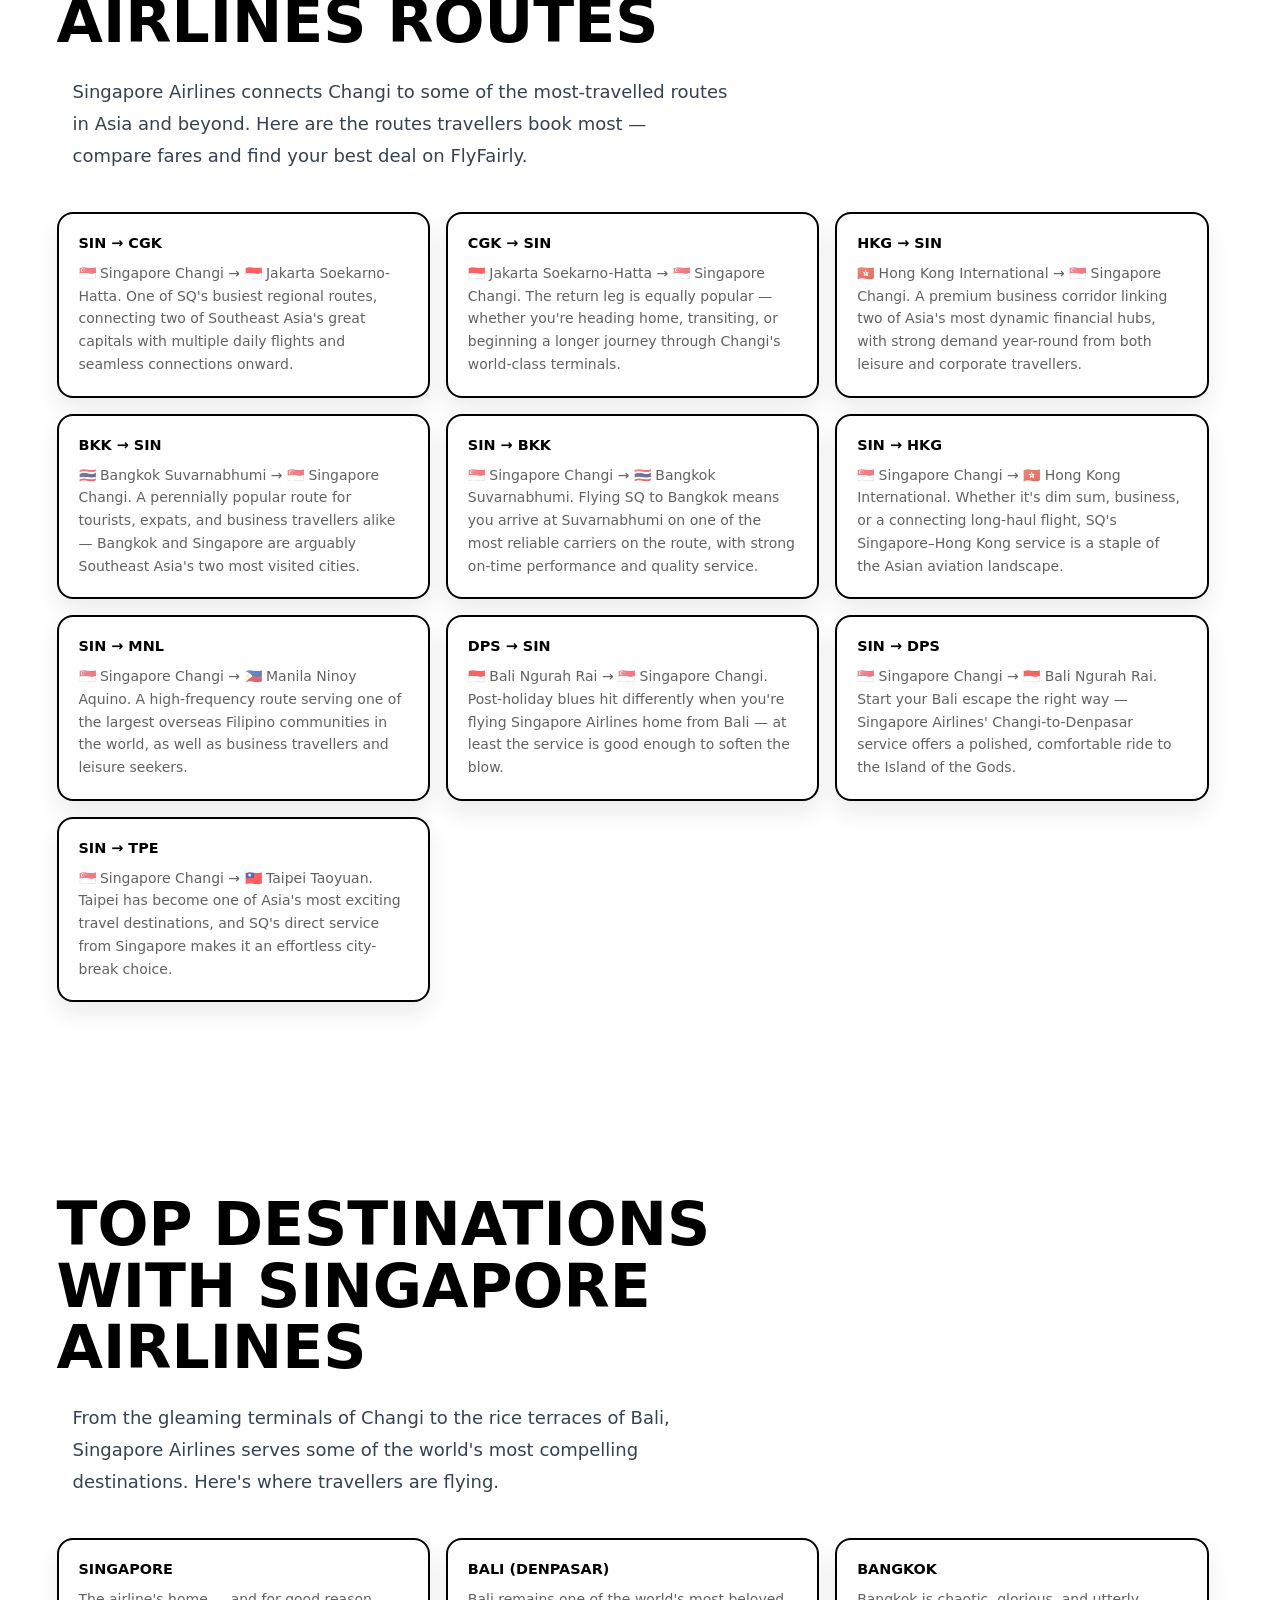
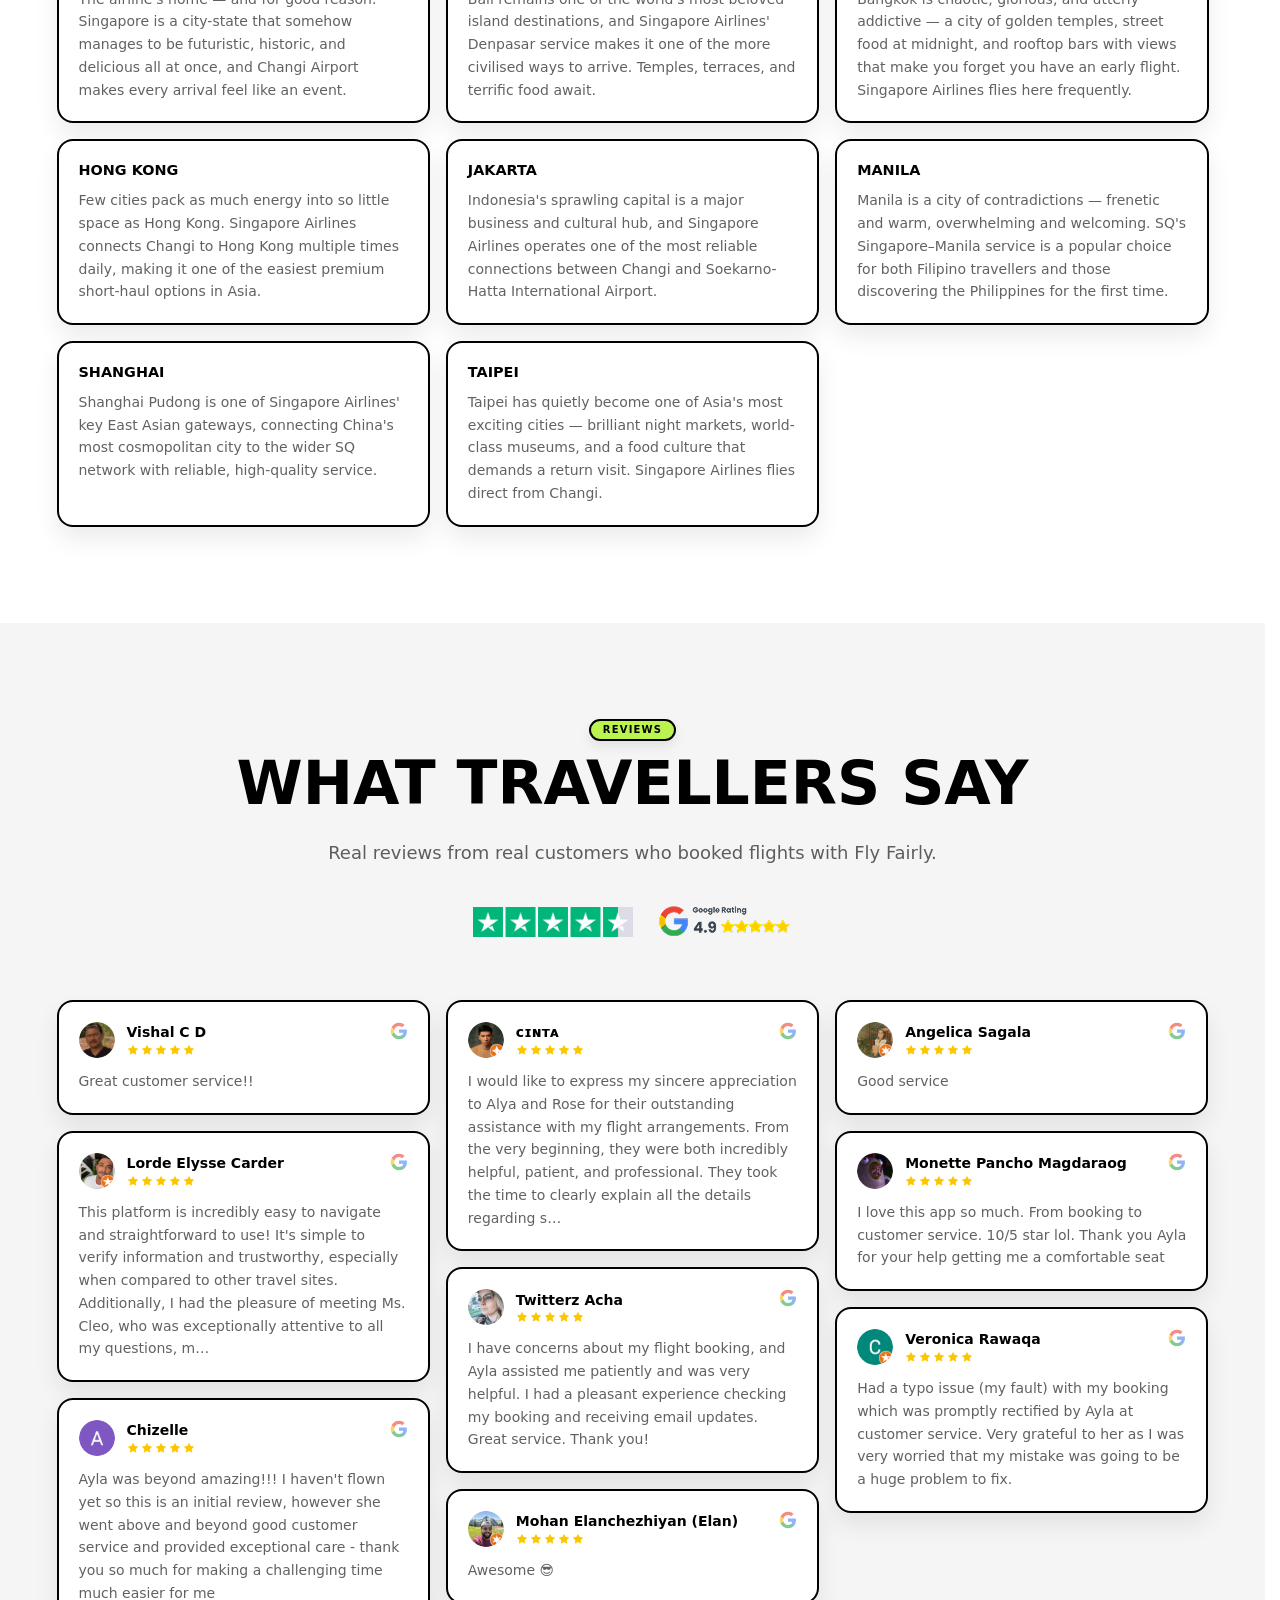
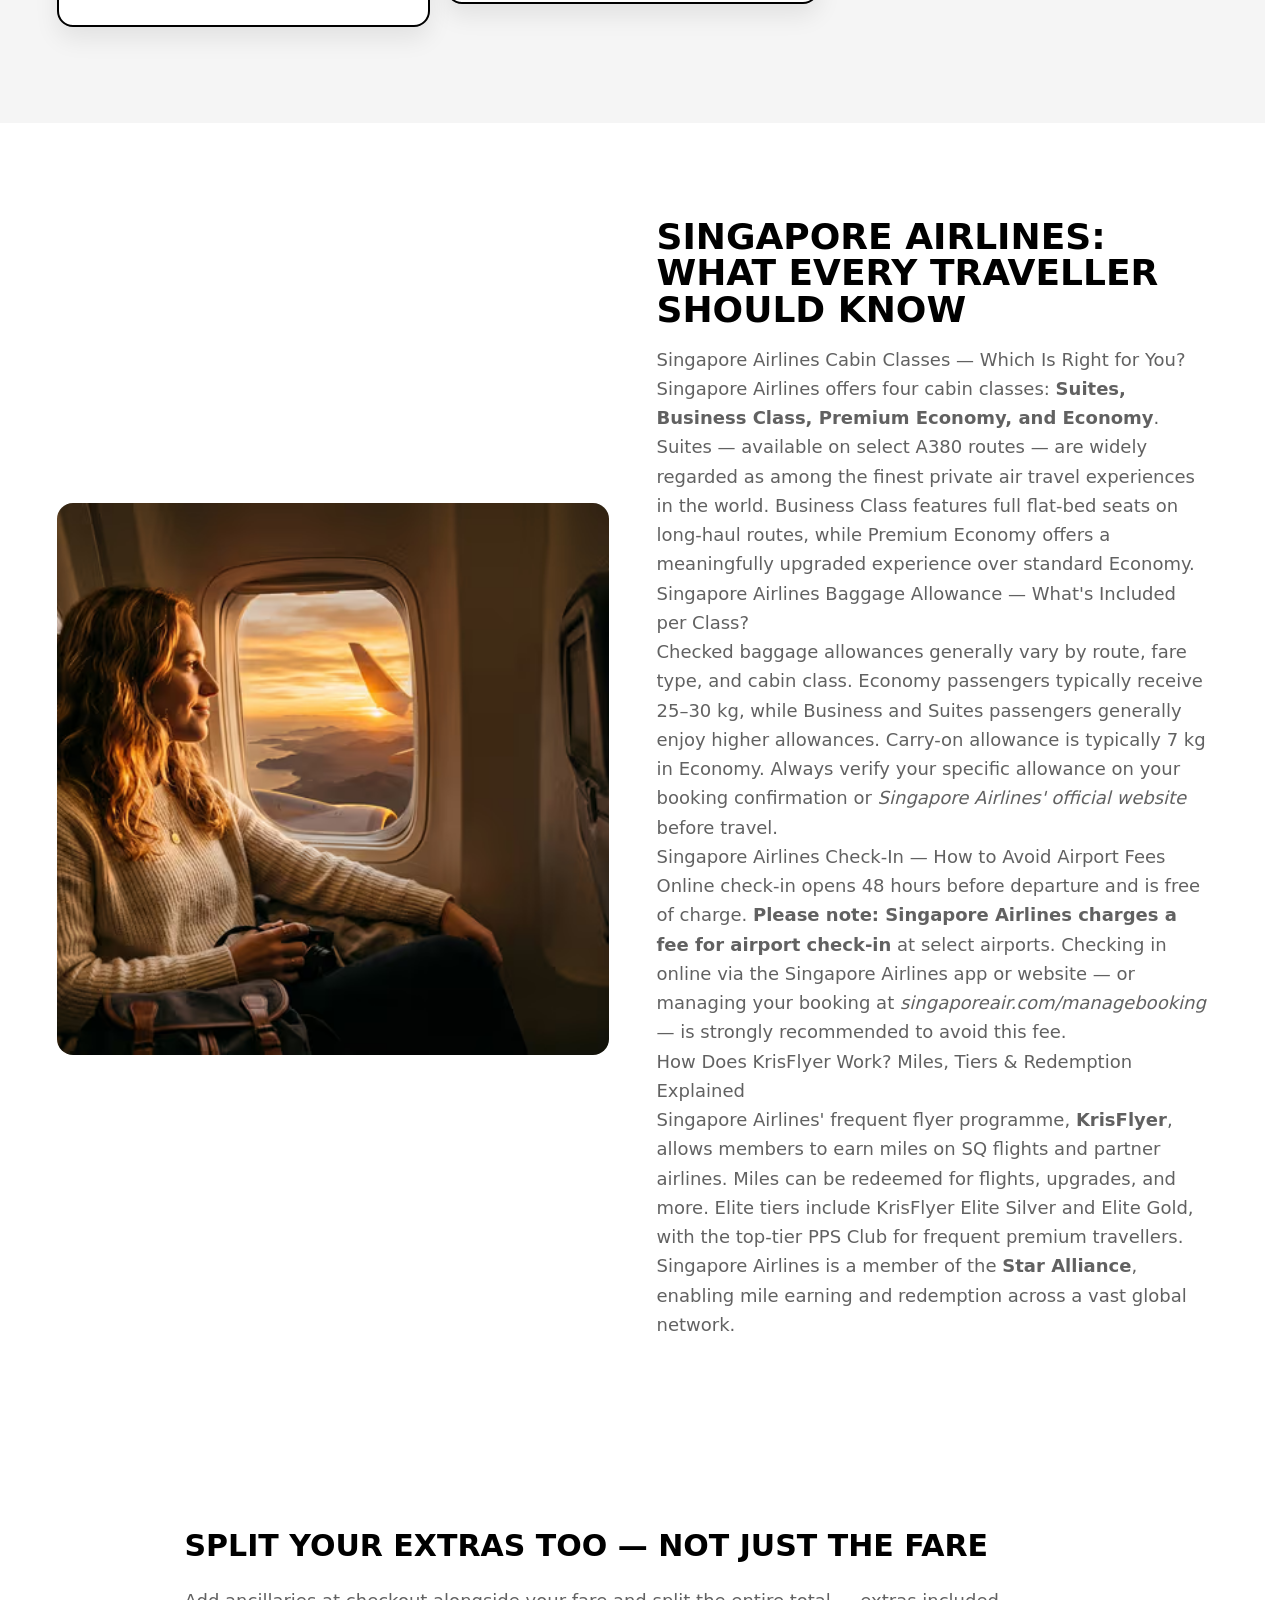
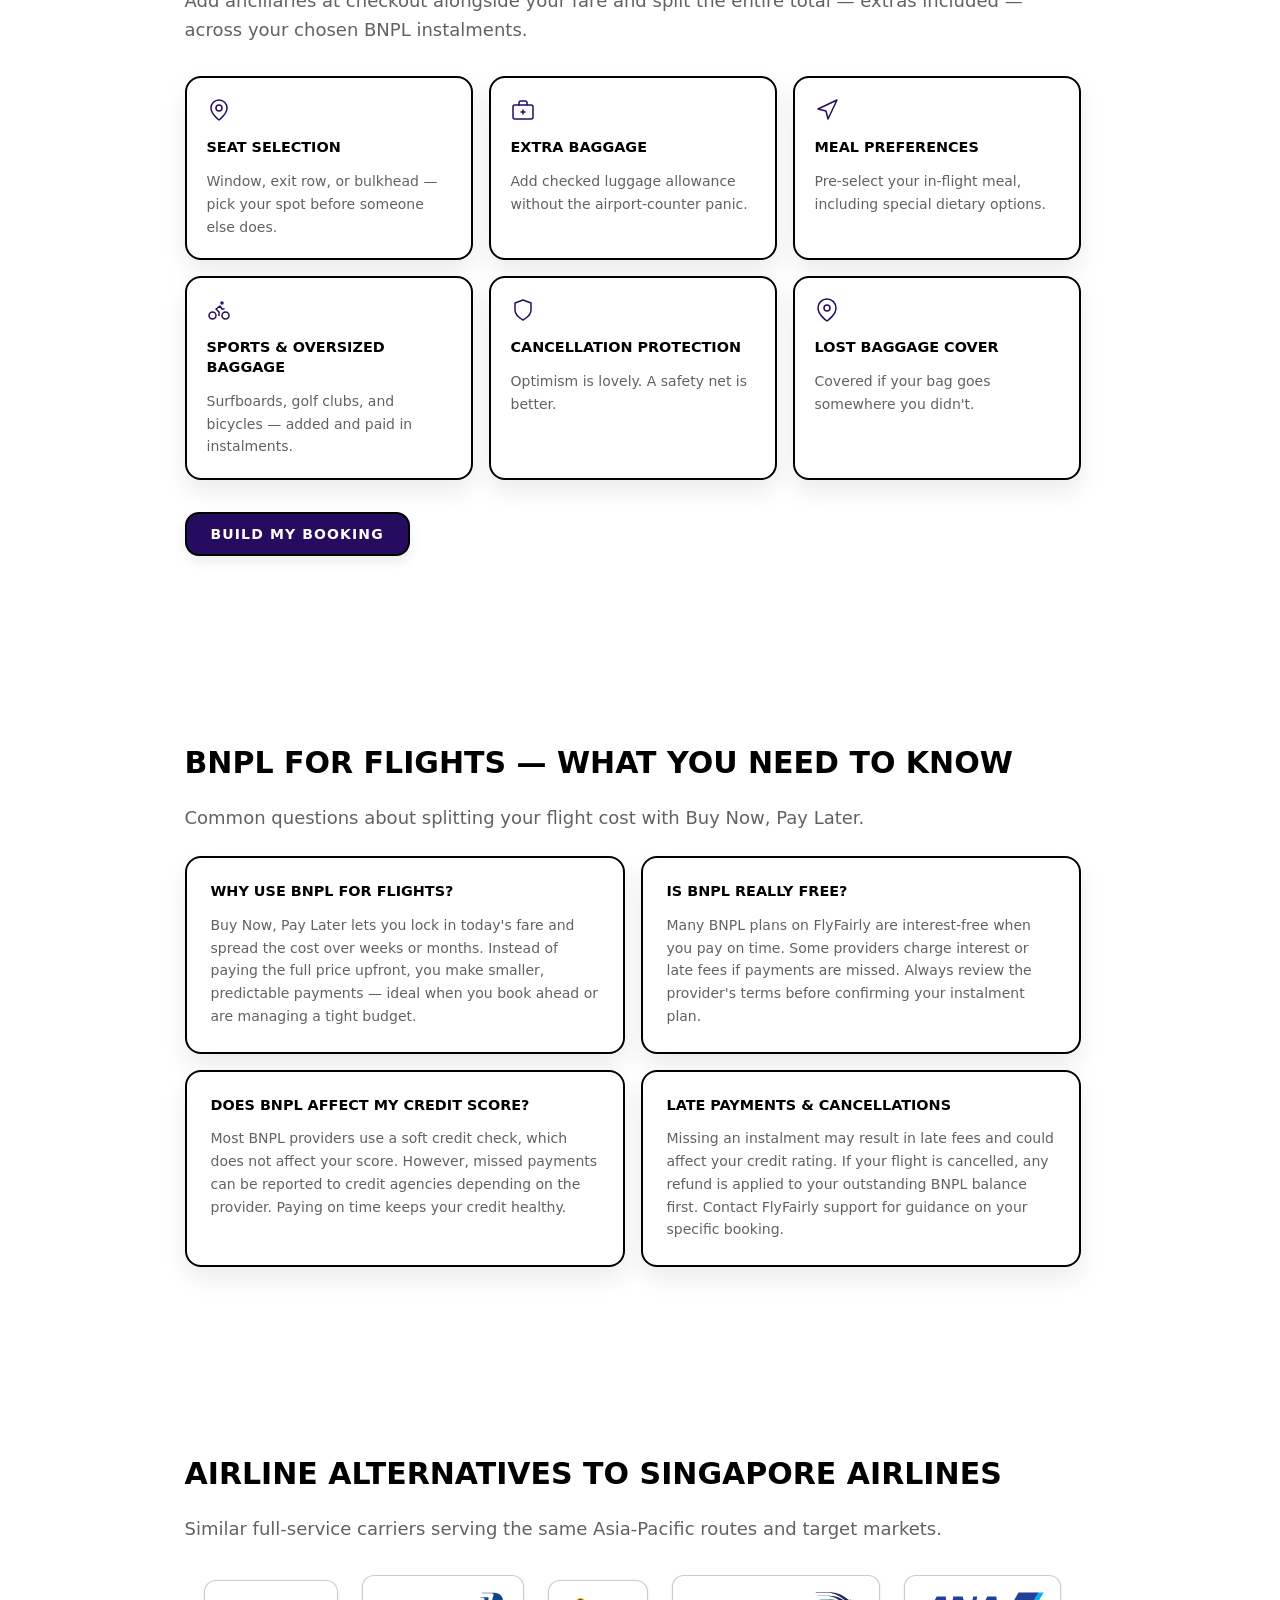
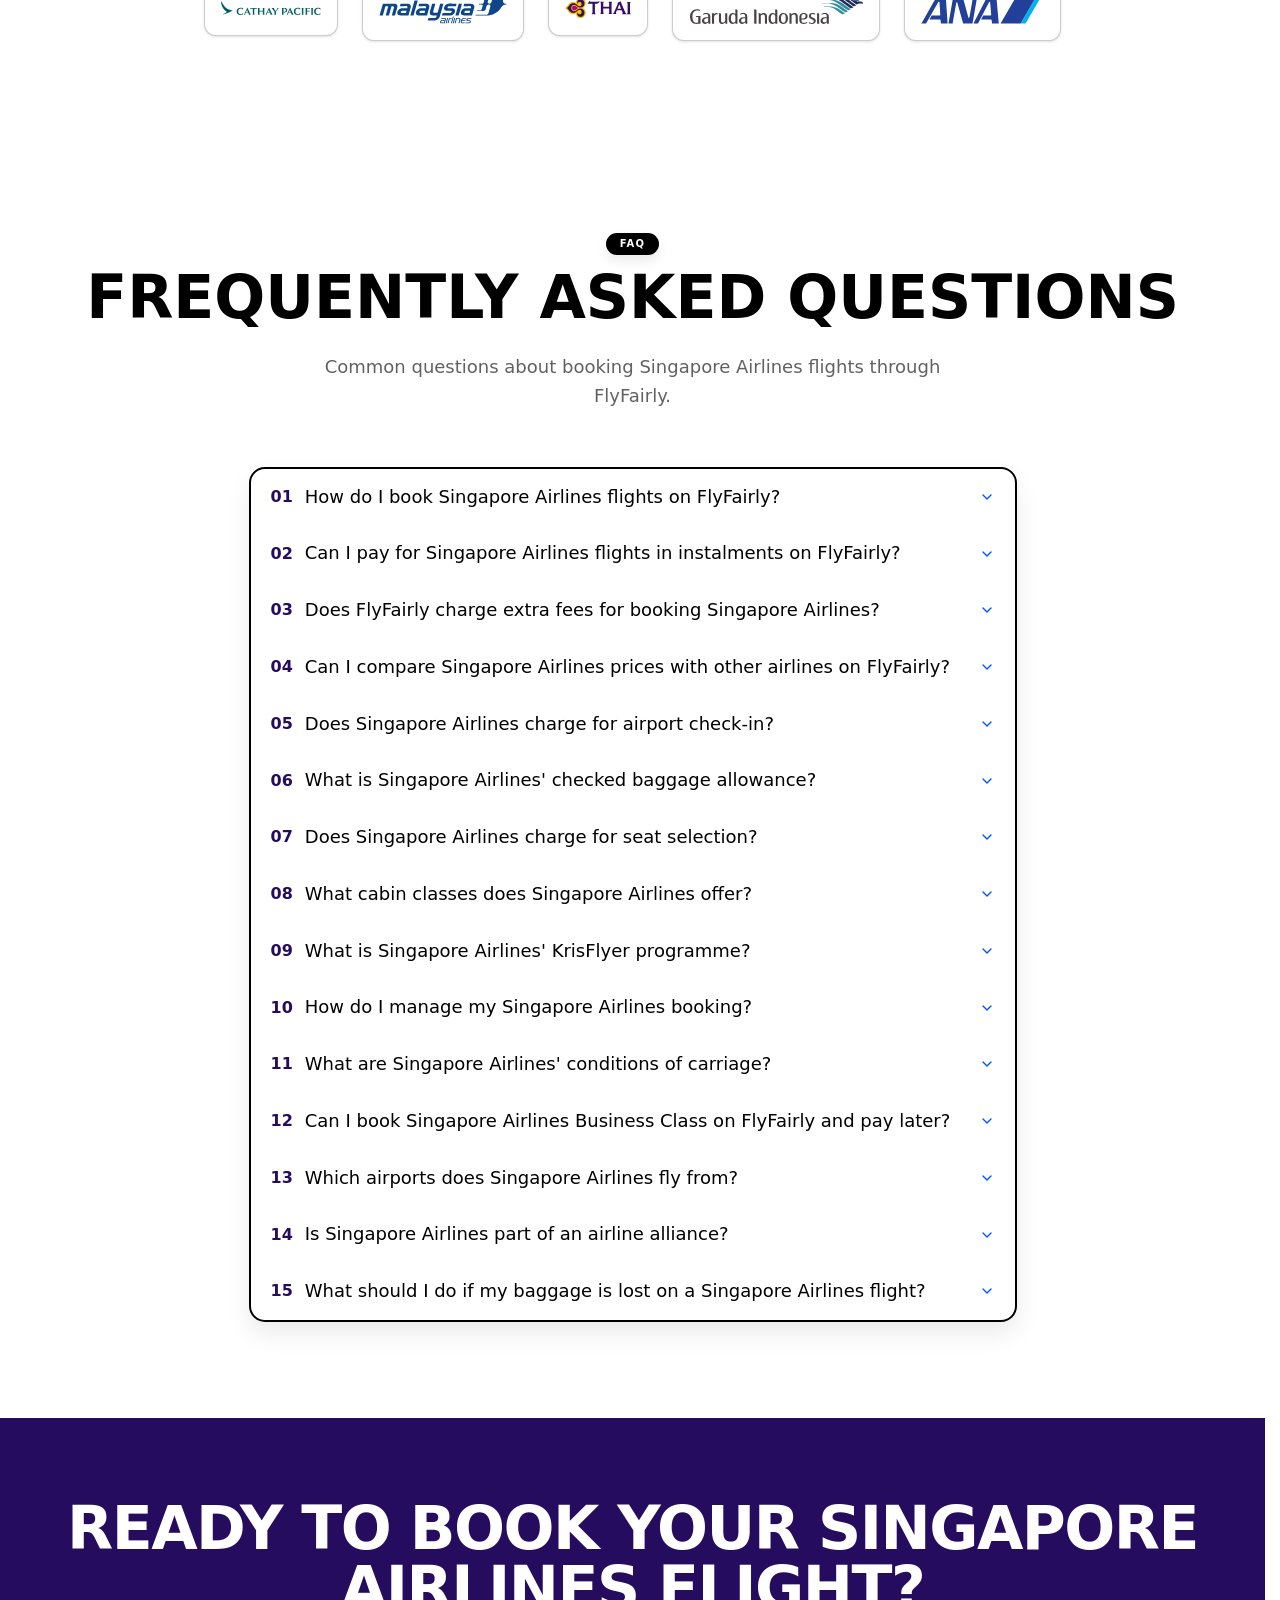
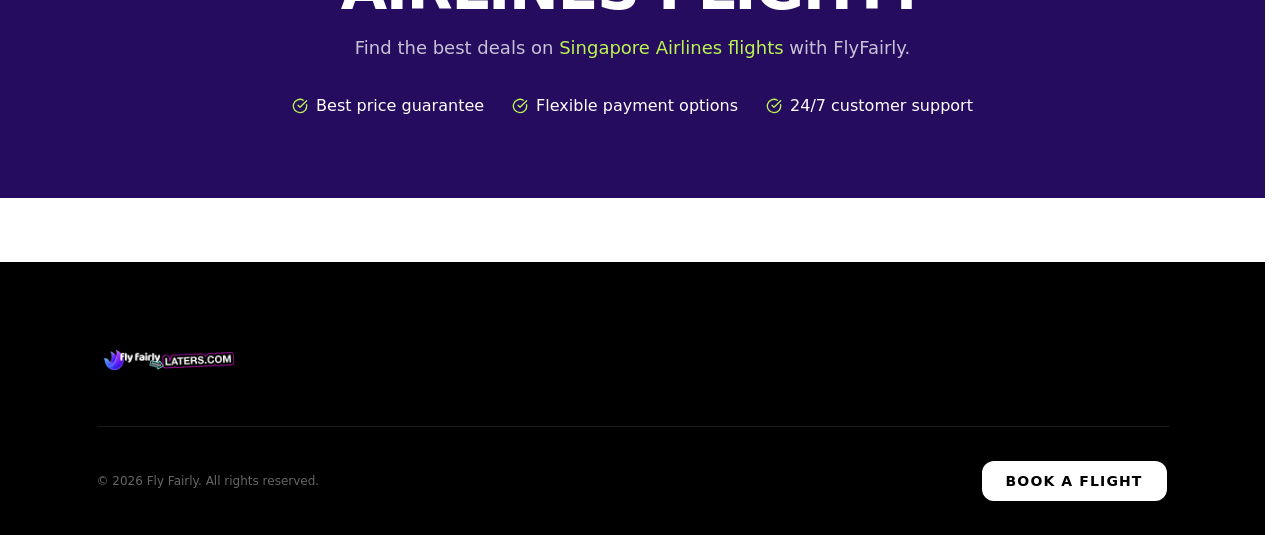
==== commit 5e1a3468: "Update index.html" ====
--- a/index.html
+++ b/index.html
@@ -459,8 +459,8 @@
 <section class="homepage-section"><div class="homepage-container"><div class="mb-10 max-w-3xl"><h3 class="homepage-heading mb-4 md:mb-6">Buy Now Pay Later for Singapore Airlines Flights</h3><div class="homepage-copy homepage-copy-wide"><div class="max-w-none"><div class="payload-richtext"><p>Singapore Airlines tickets — particularly in Business or Premium Economy — can feel like a significant outlay. FlyFairly connects you with leading Buy Now Pay Later providers so you can lock in your fare today and spread the cost over manageable instalments.</p></div></div></div></div><div class="grid grid-cols-1 gap-4 sm:grid-cols-2 lg:grid-cols-3"><article class="homepage-card homepage-provider-card flex flex-col gap-3 p-5"><div class="flex items-start gap-3"><div class="flex flex-col gap-2"><h3 class="homepage-provider-title">Atome</h3><span class="inline-flex self-start rounded-full bg-homepage-accent/10 px-2.5 py-0.5 text-[0.7rem] font-semibold leading-normal text-homepage-accent">Pay in 3 interest-free instalments</span></div></div><div class="flex flex-col gap-2 border-t border-homepage-border pt-3"><p class="text-xs text-homepage-muted">Available in Singapore, Malaysia, Hong Kong, Indonesia, Thailand, and other Southeast Asian markets.</p><div class="homepage-copy text-sm leading-relaxed [&amp;_p]:text-sm! [&amp;_p]:leading-relaxed!"><div class="prose prose-sm dark:prose-invert max-w-non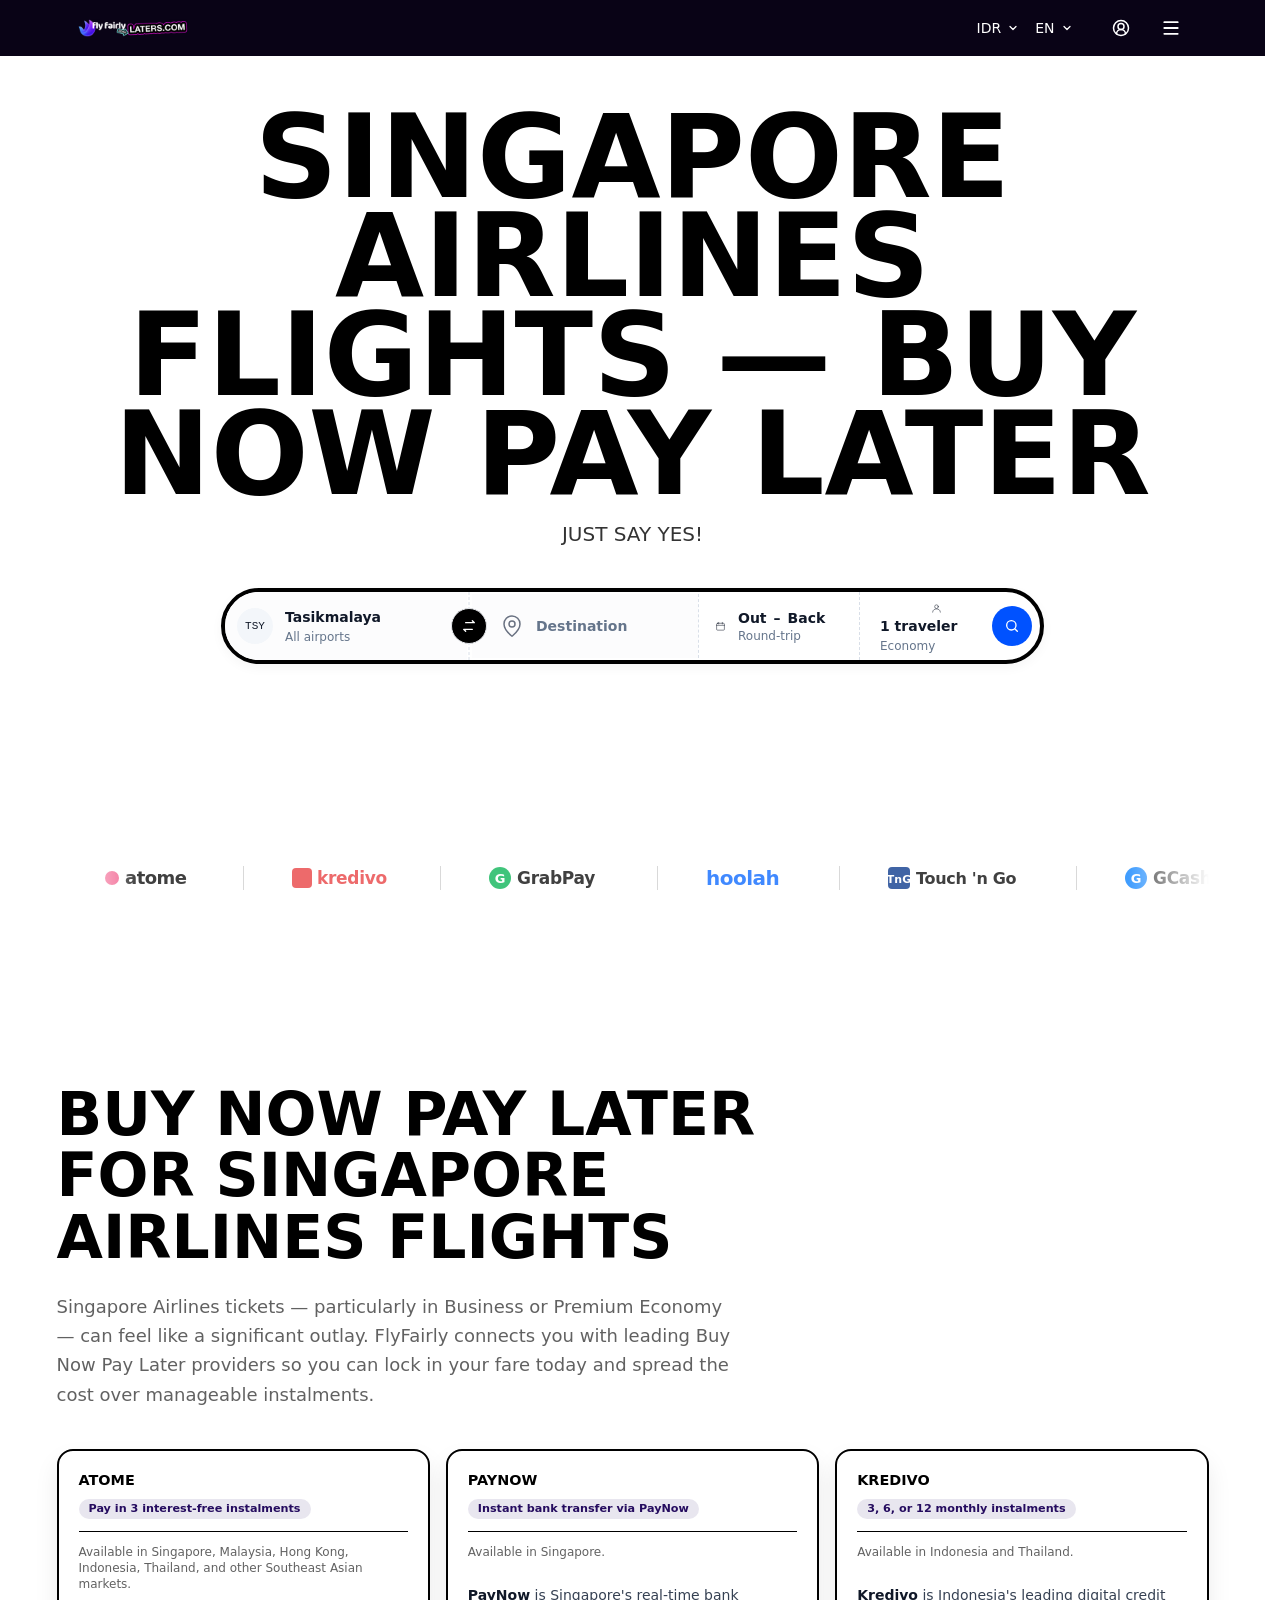
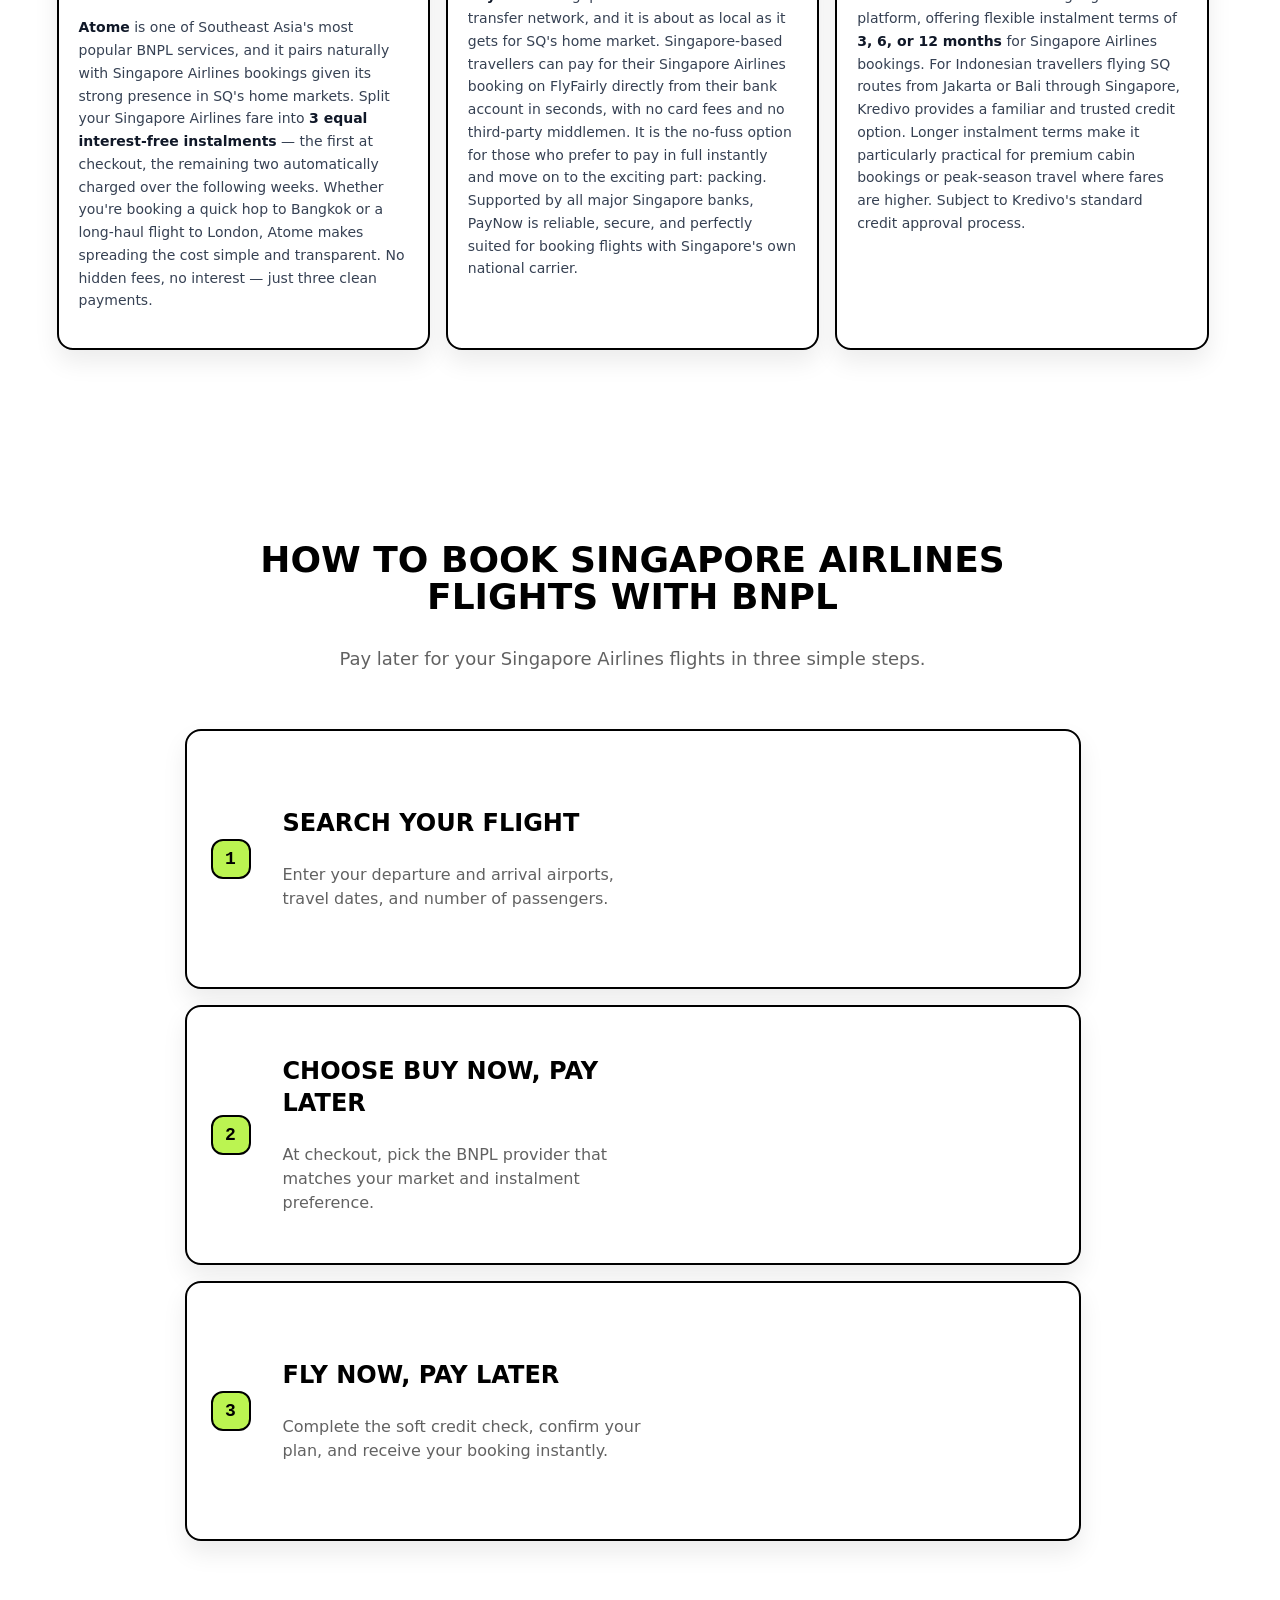
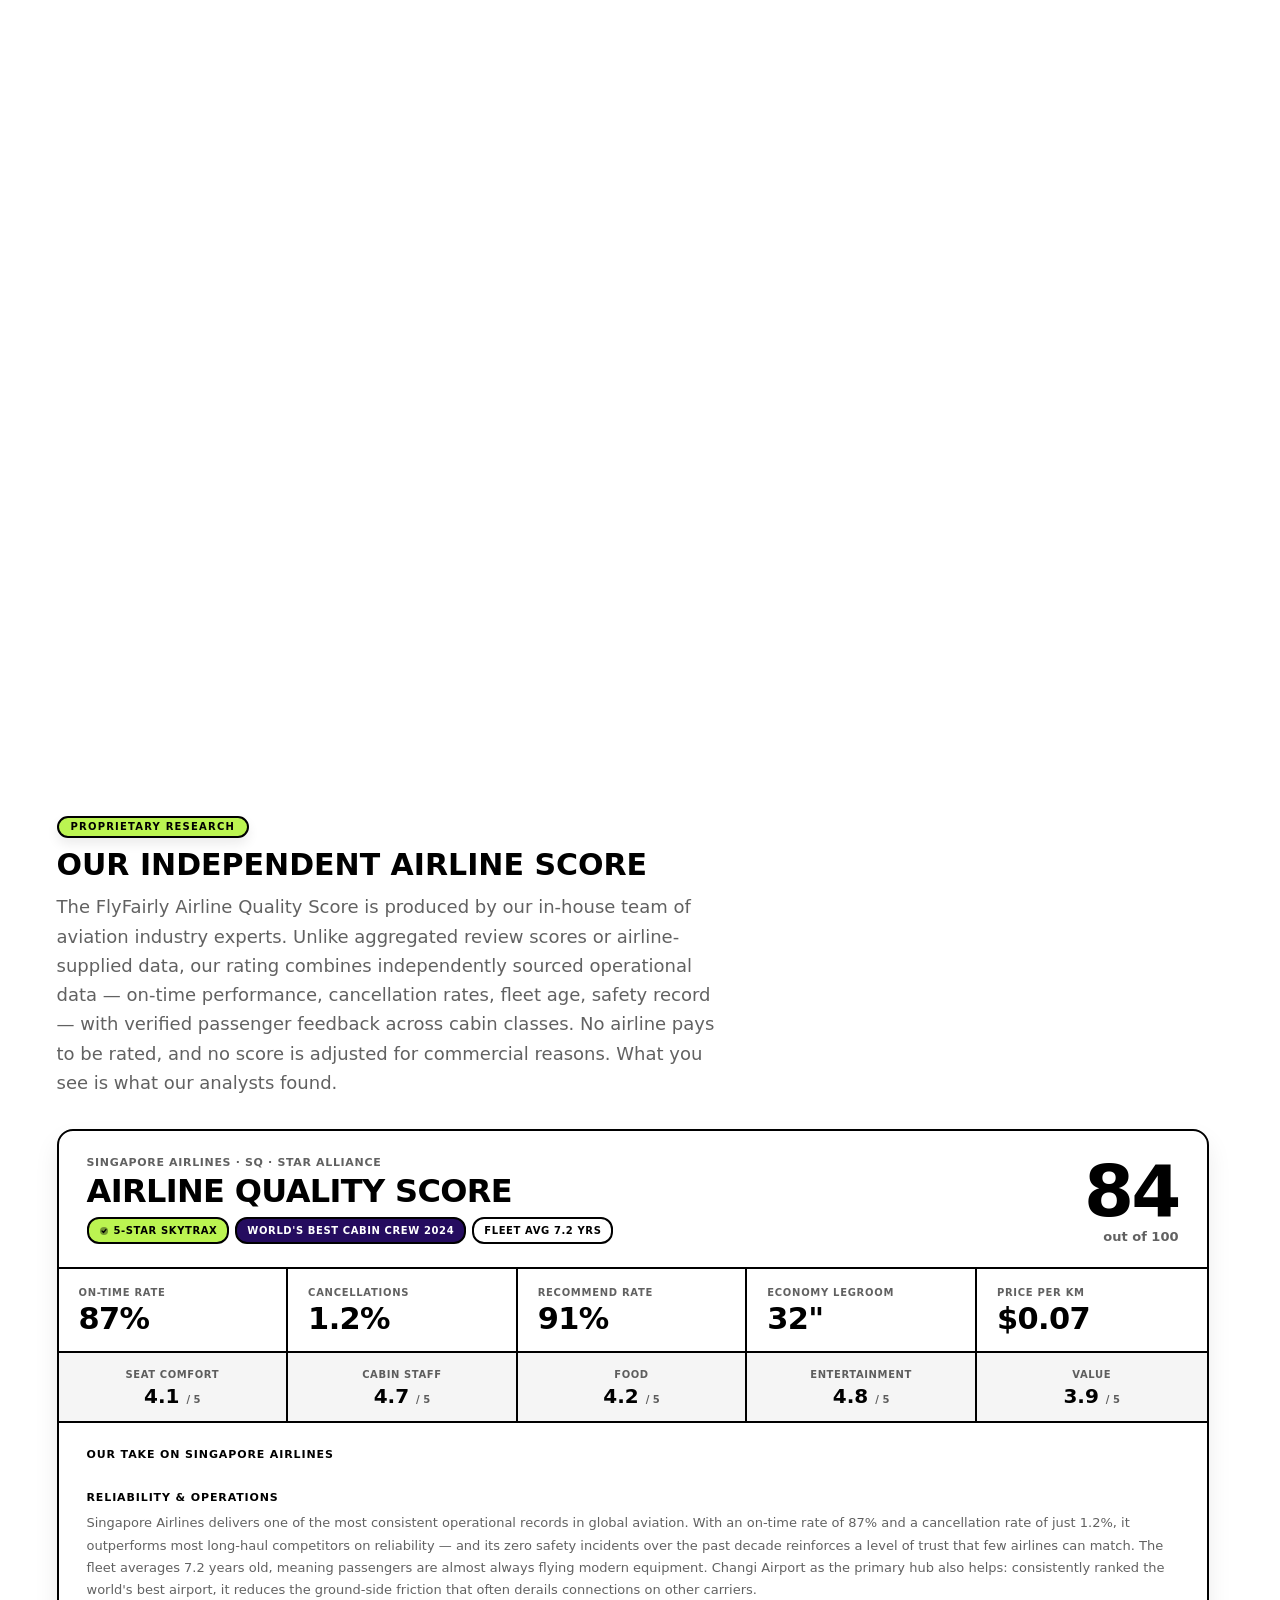
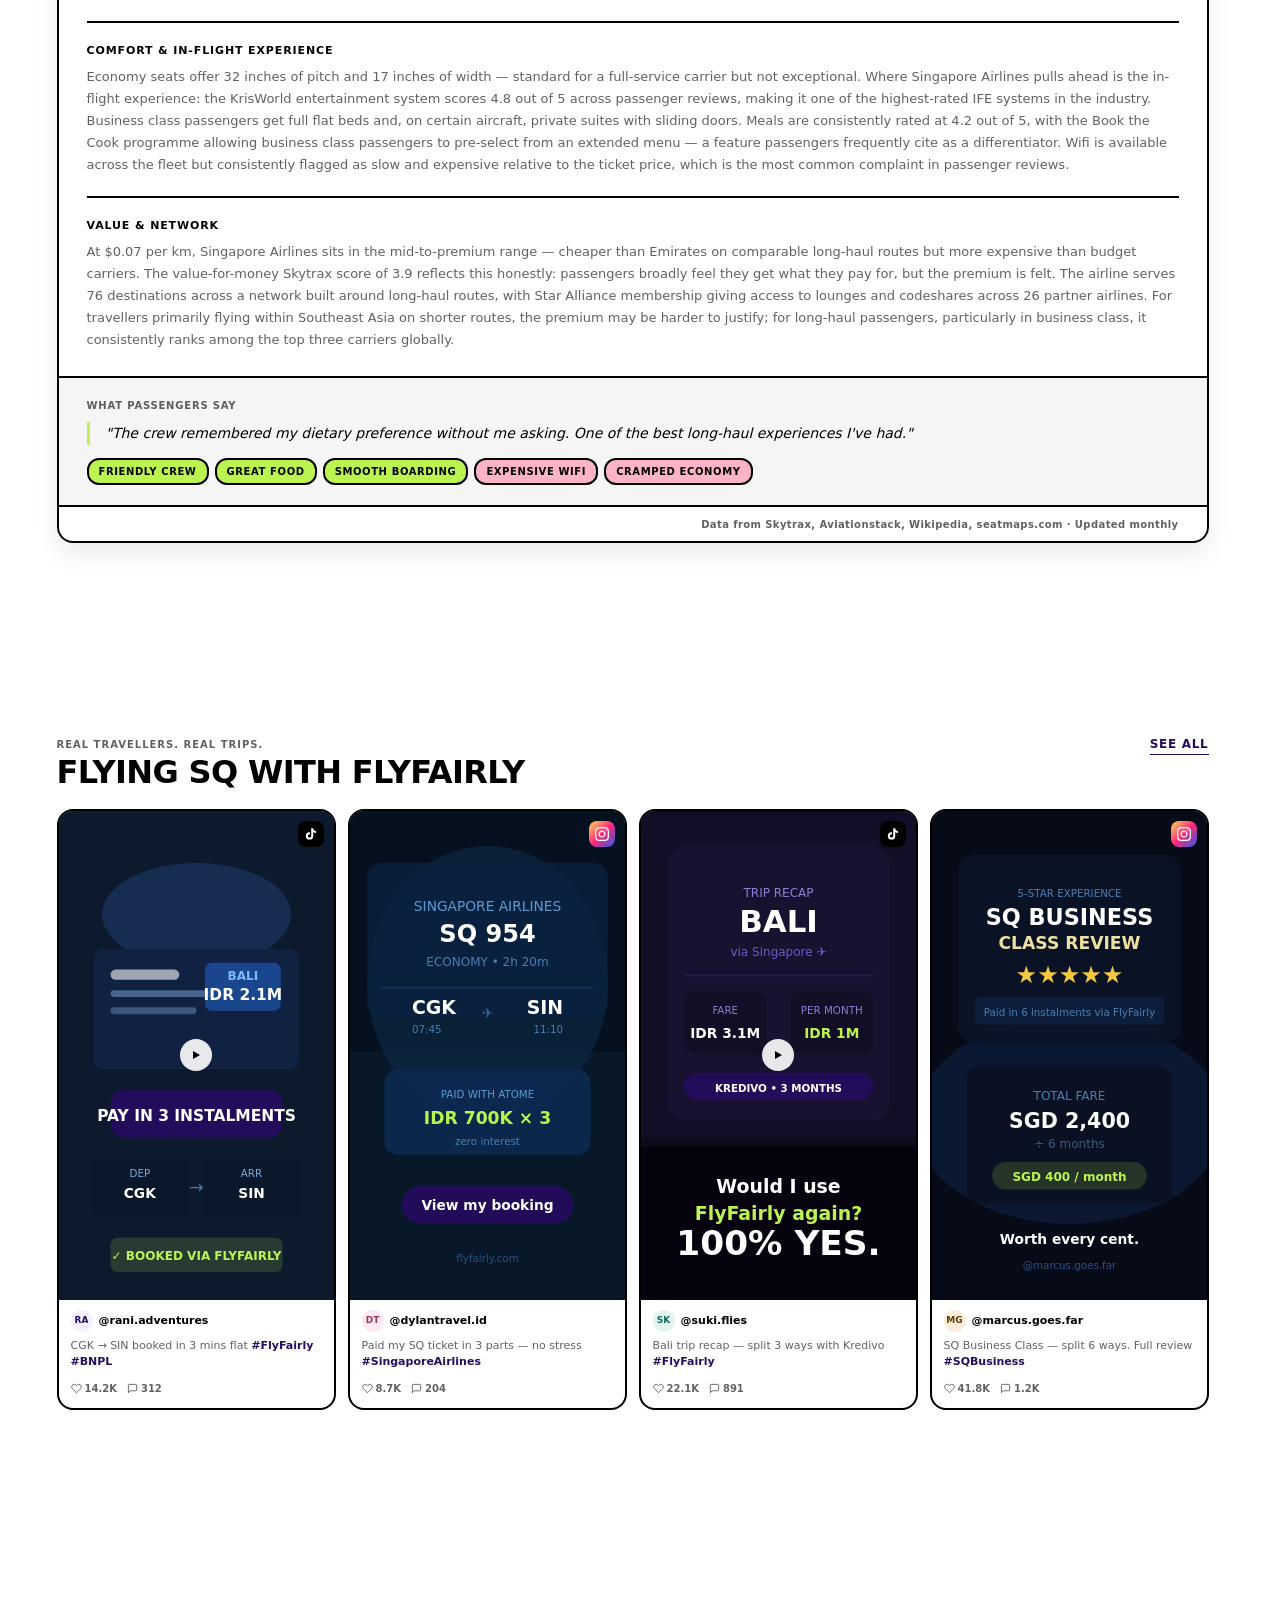
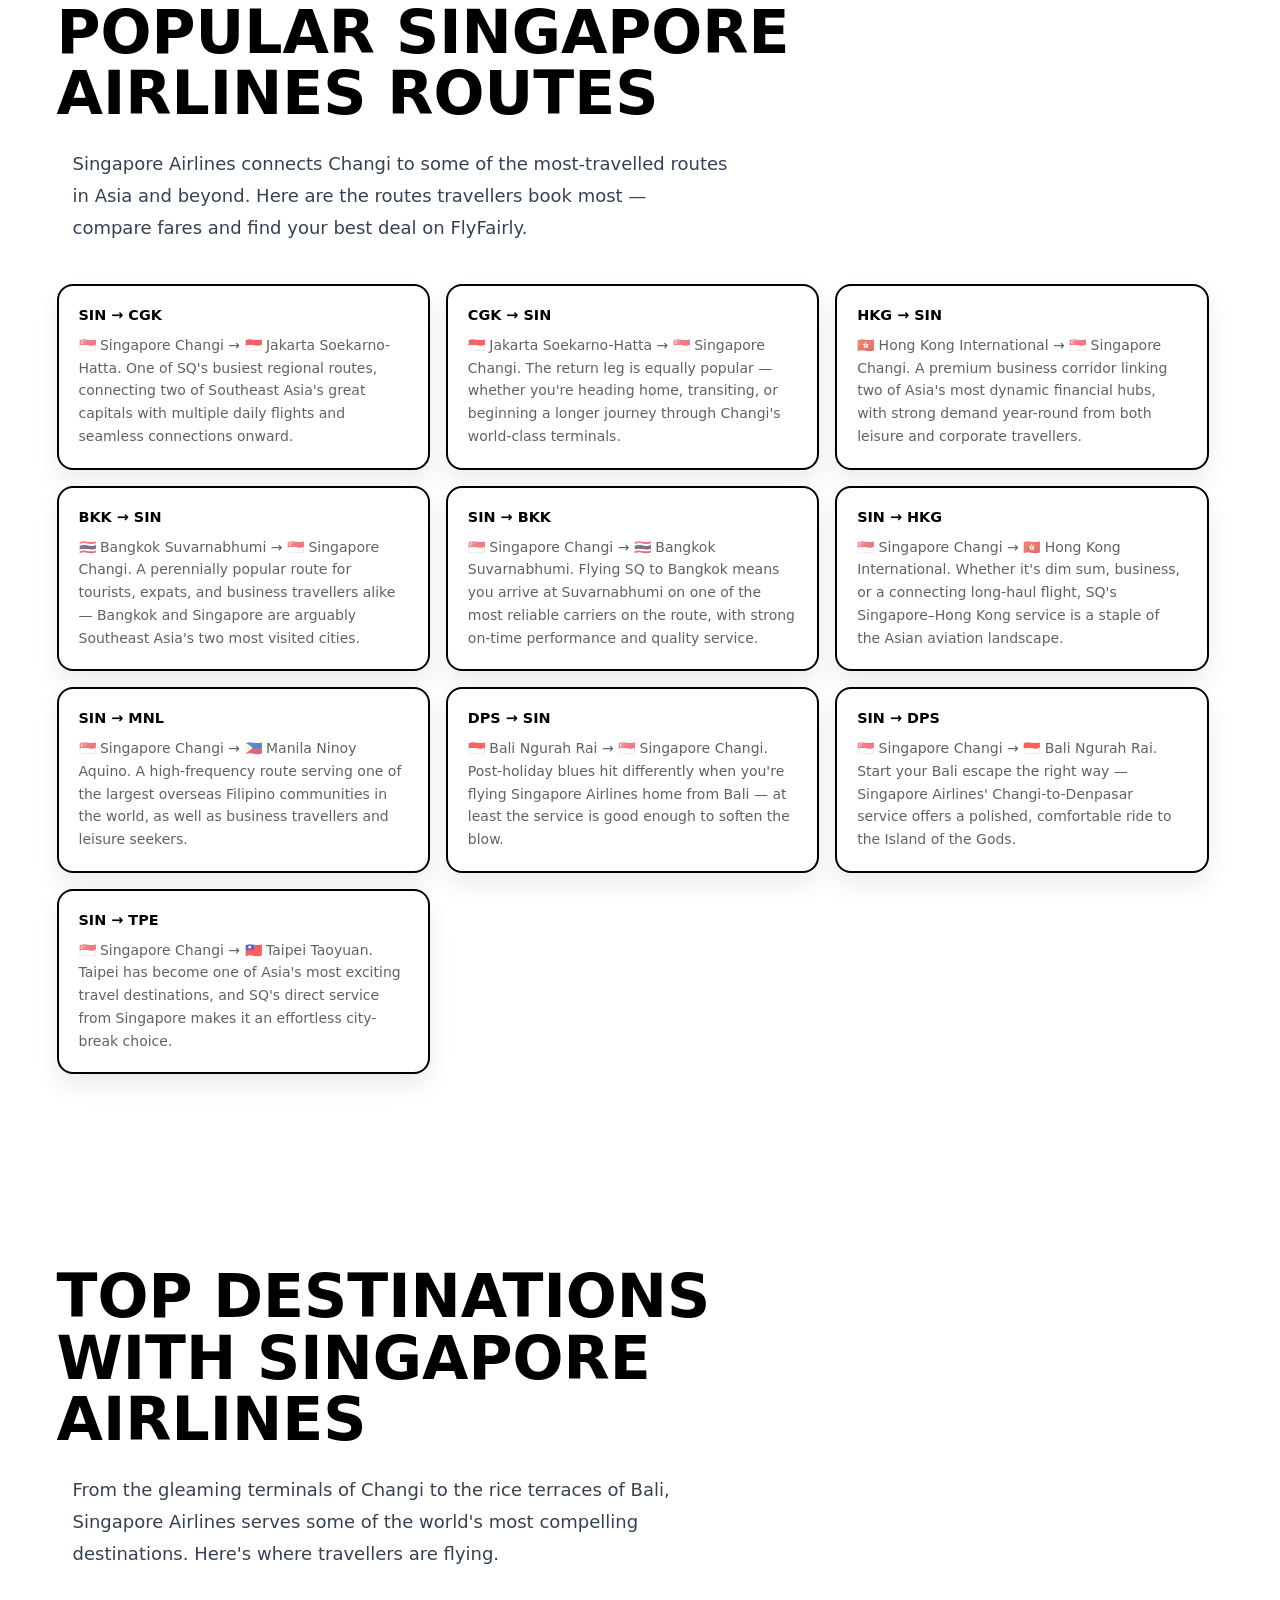
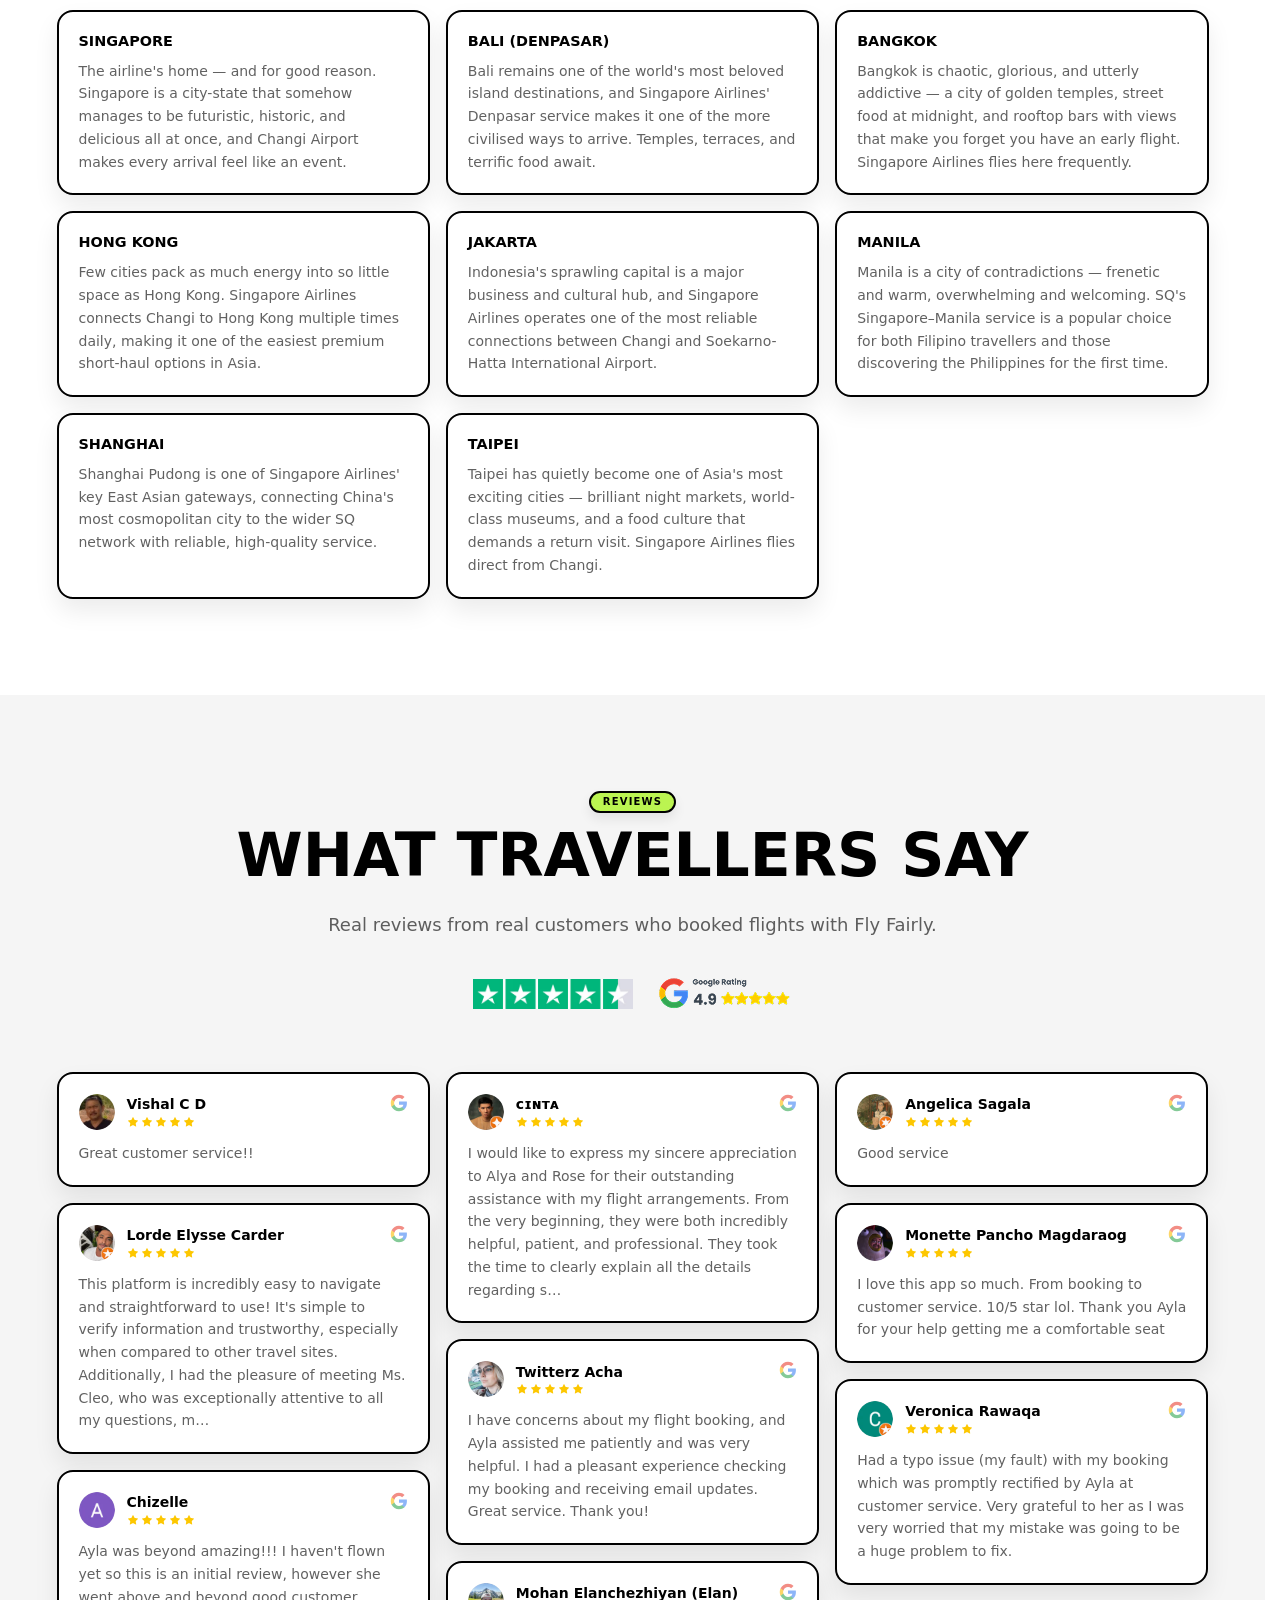
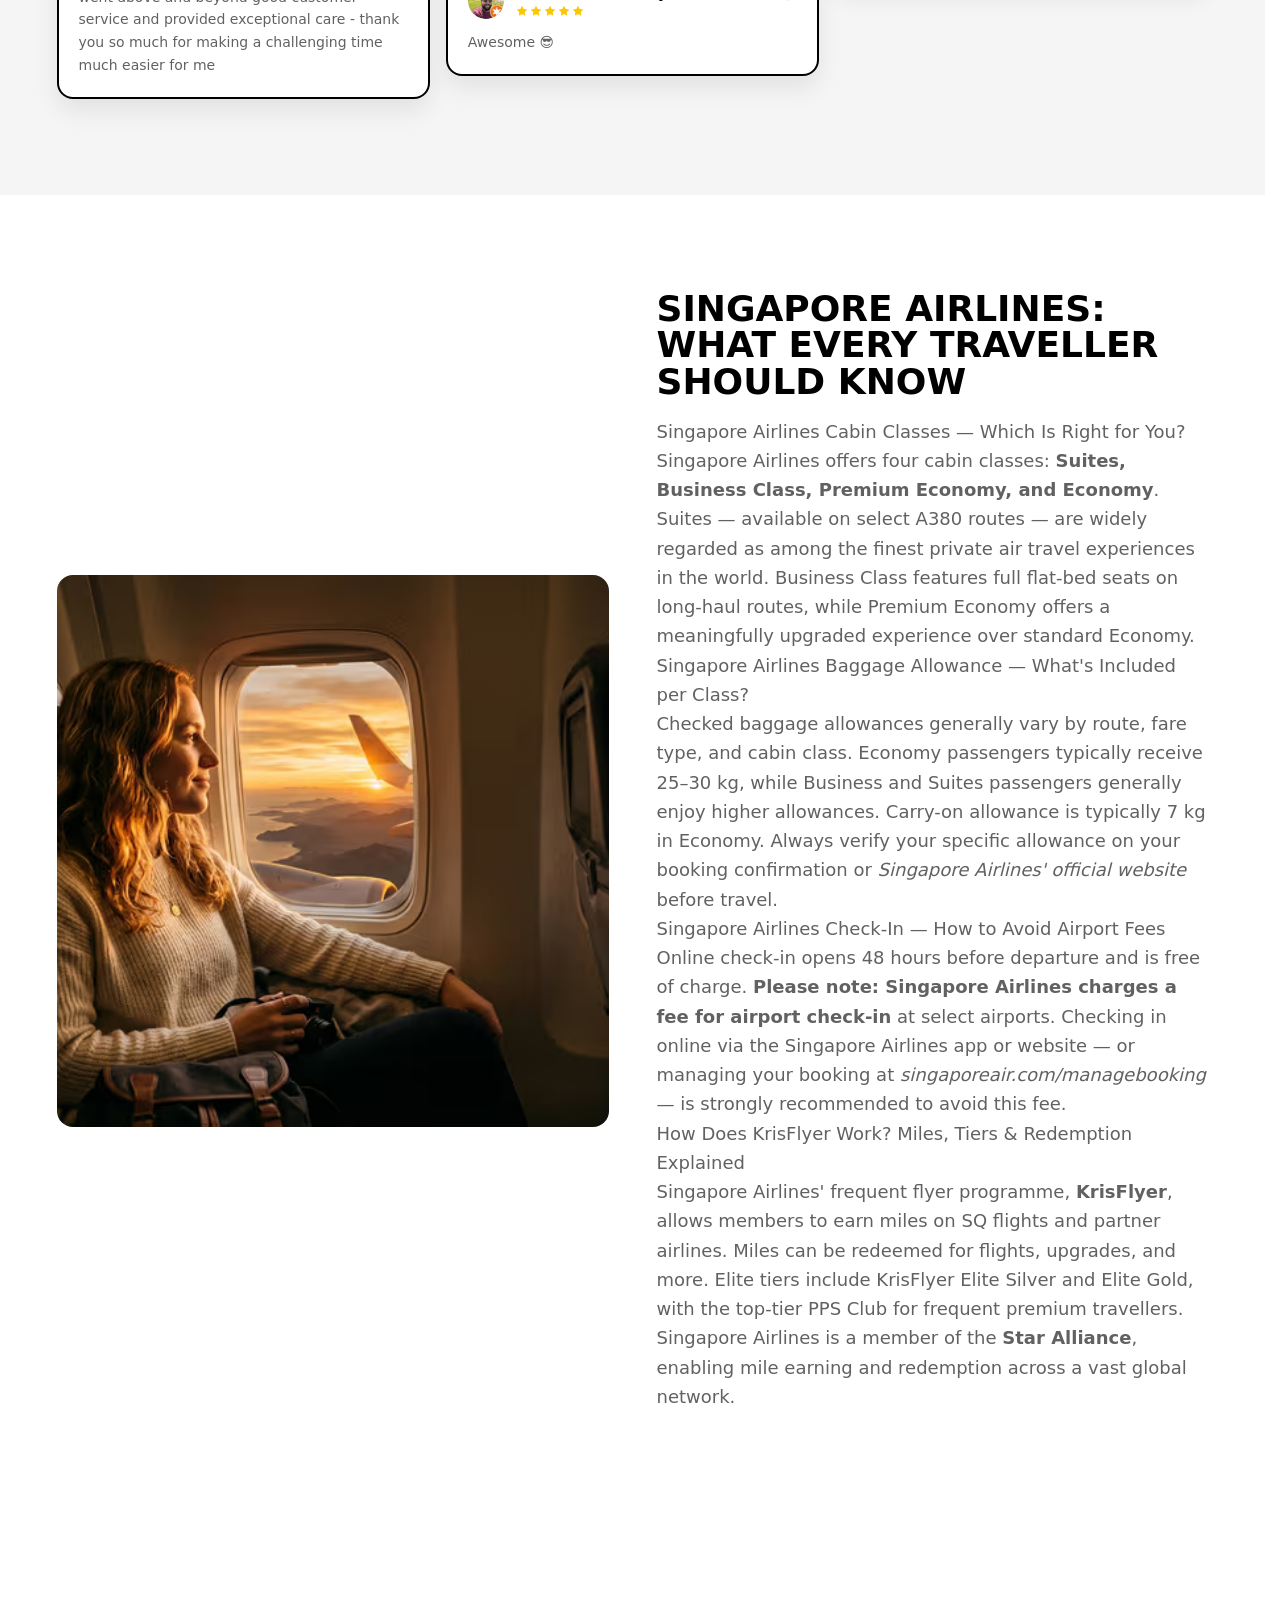
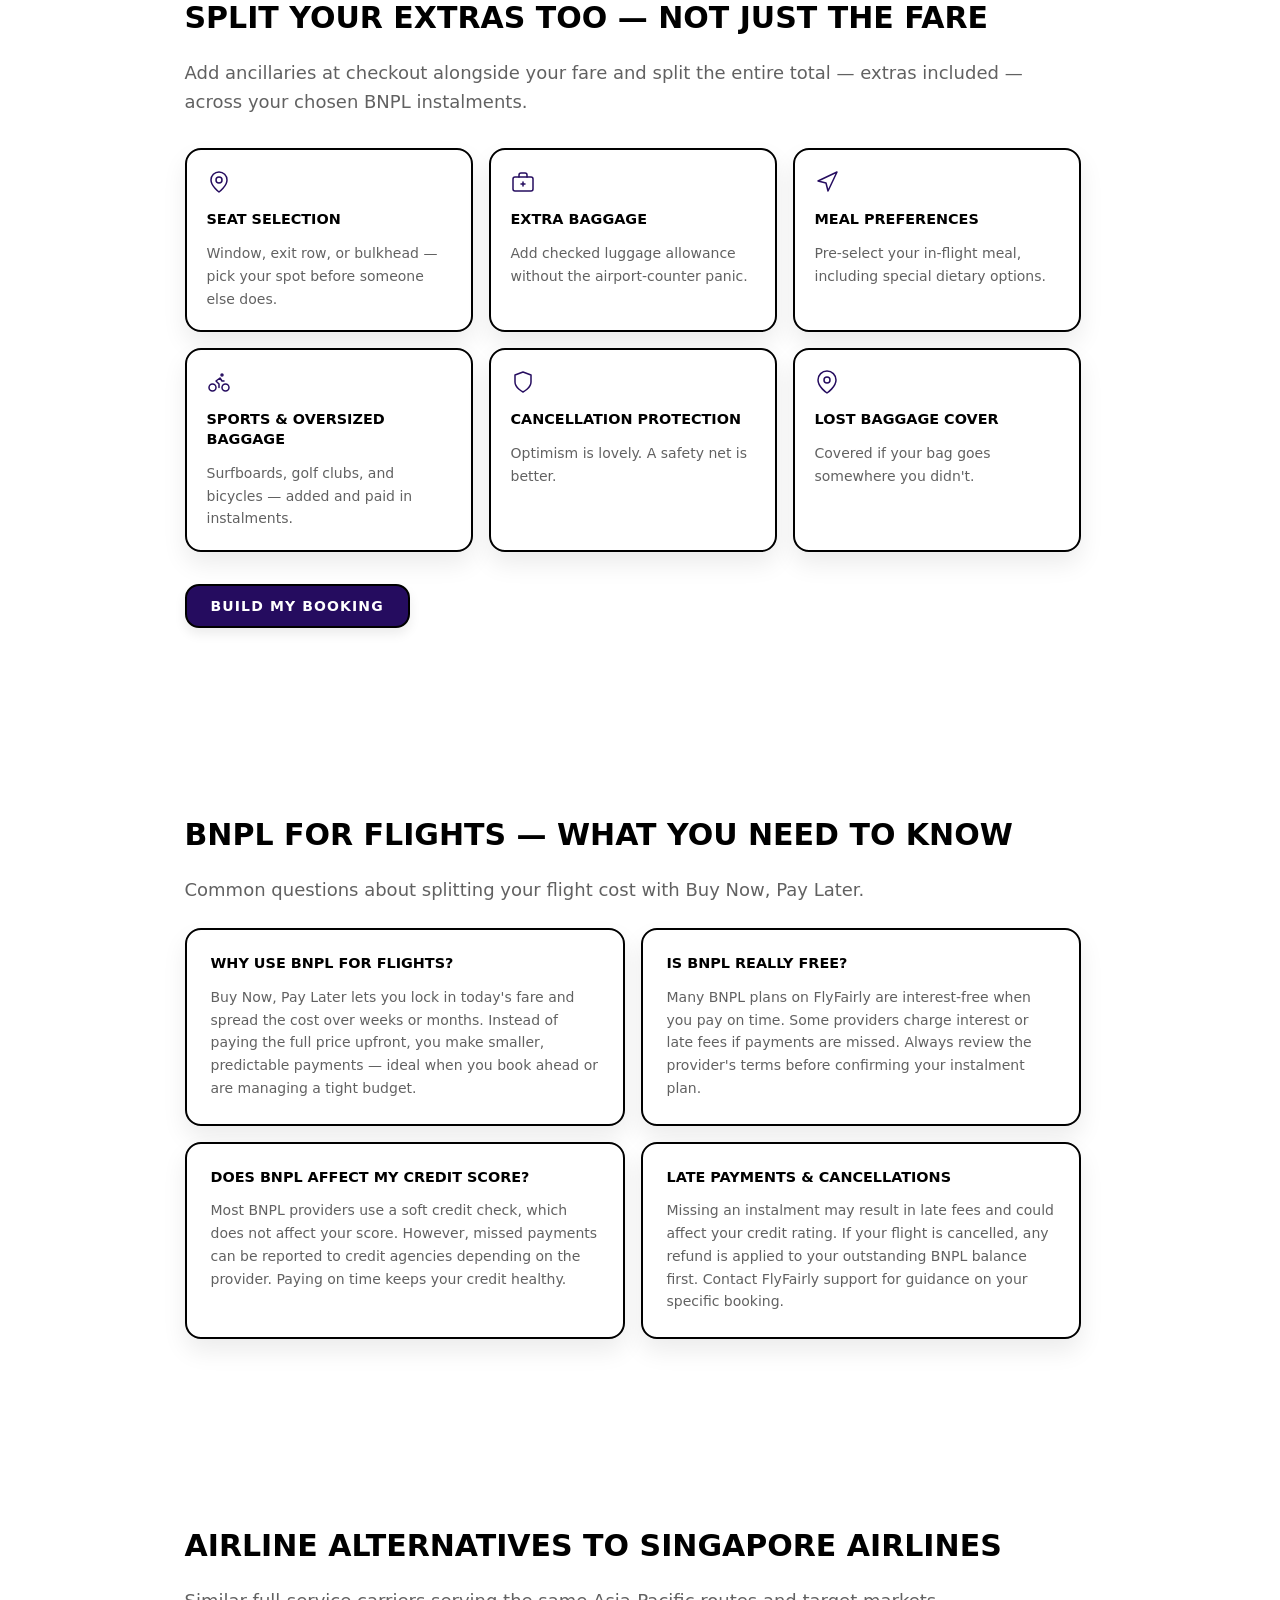
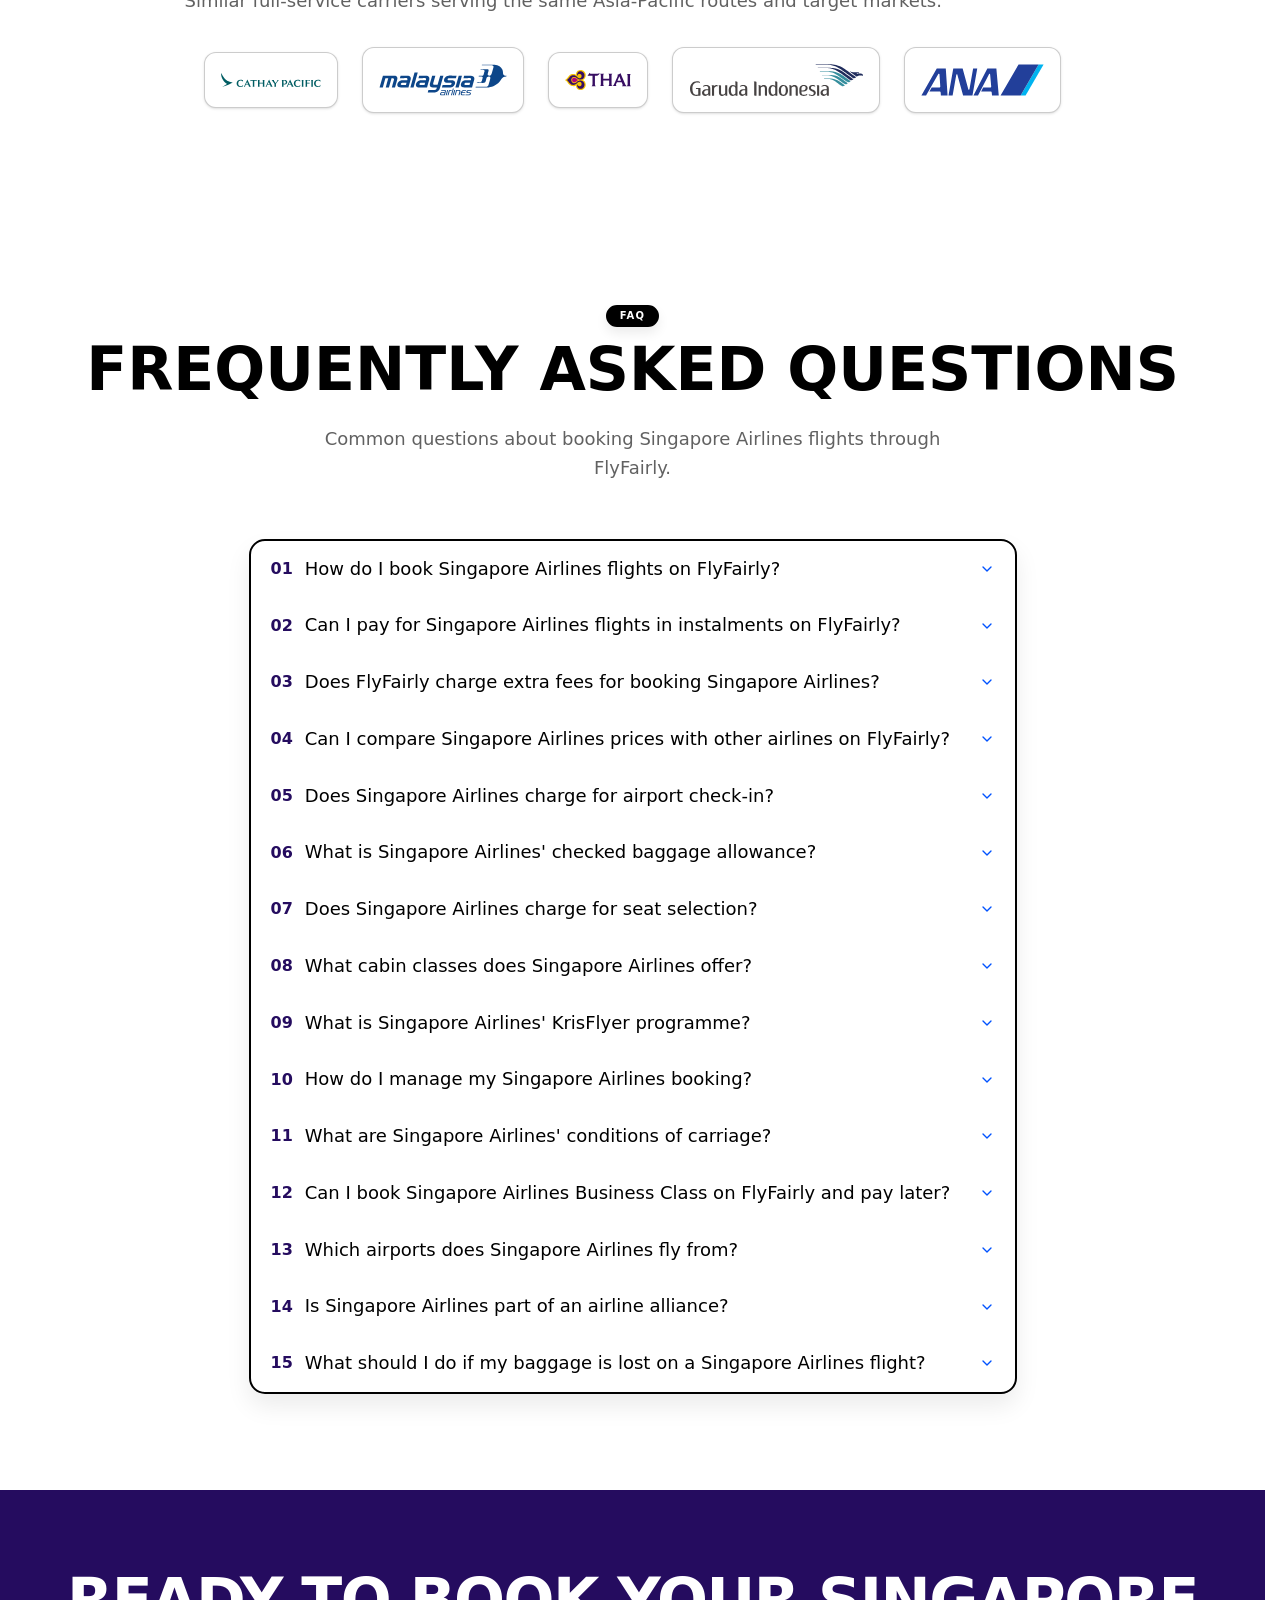
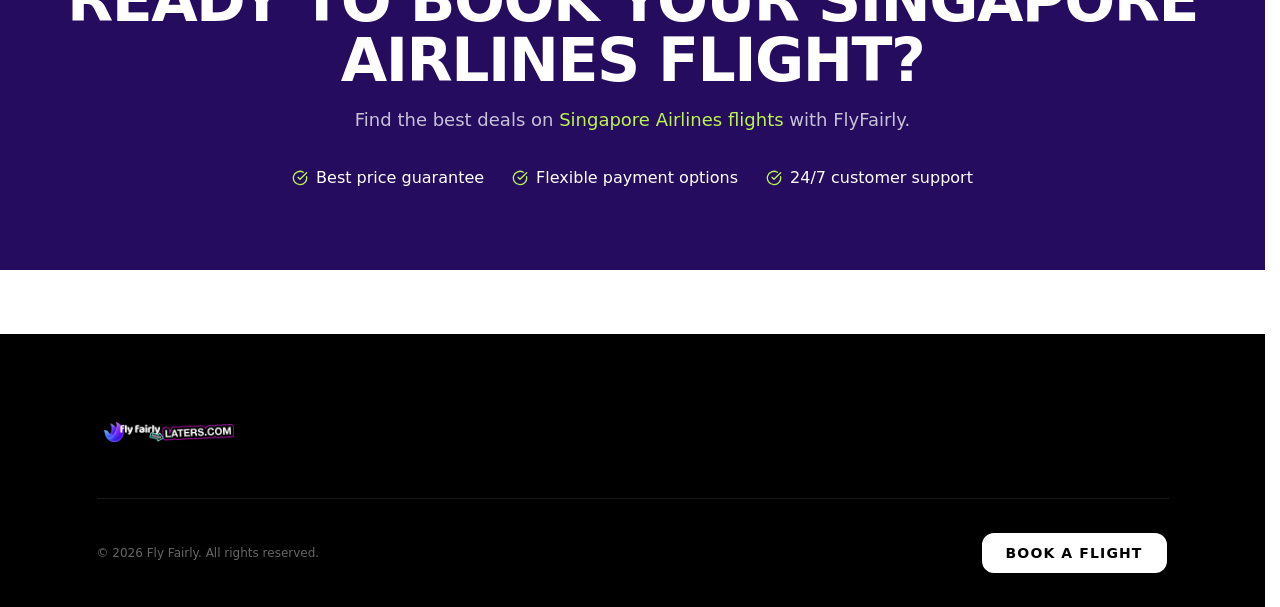
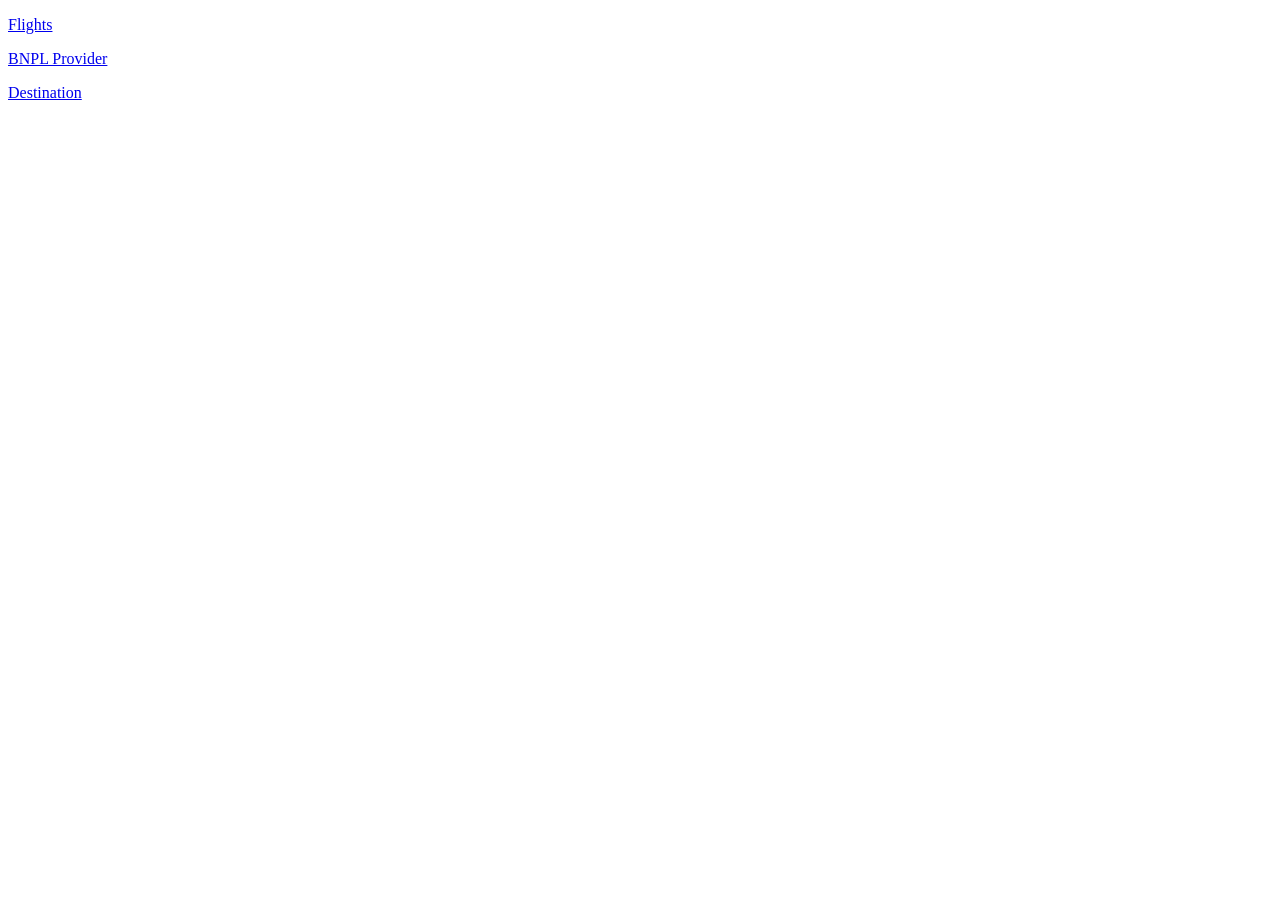
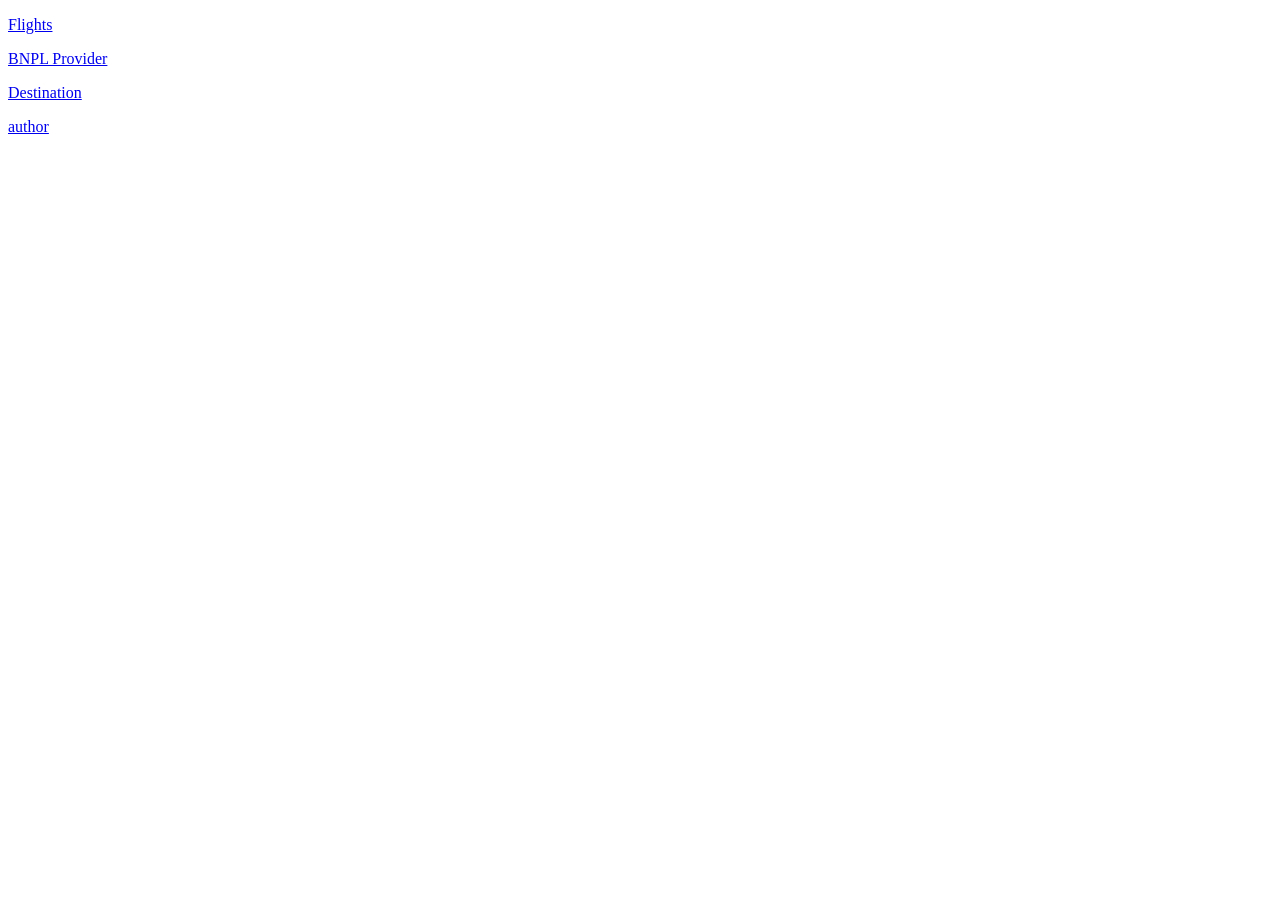
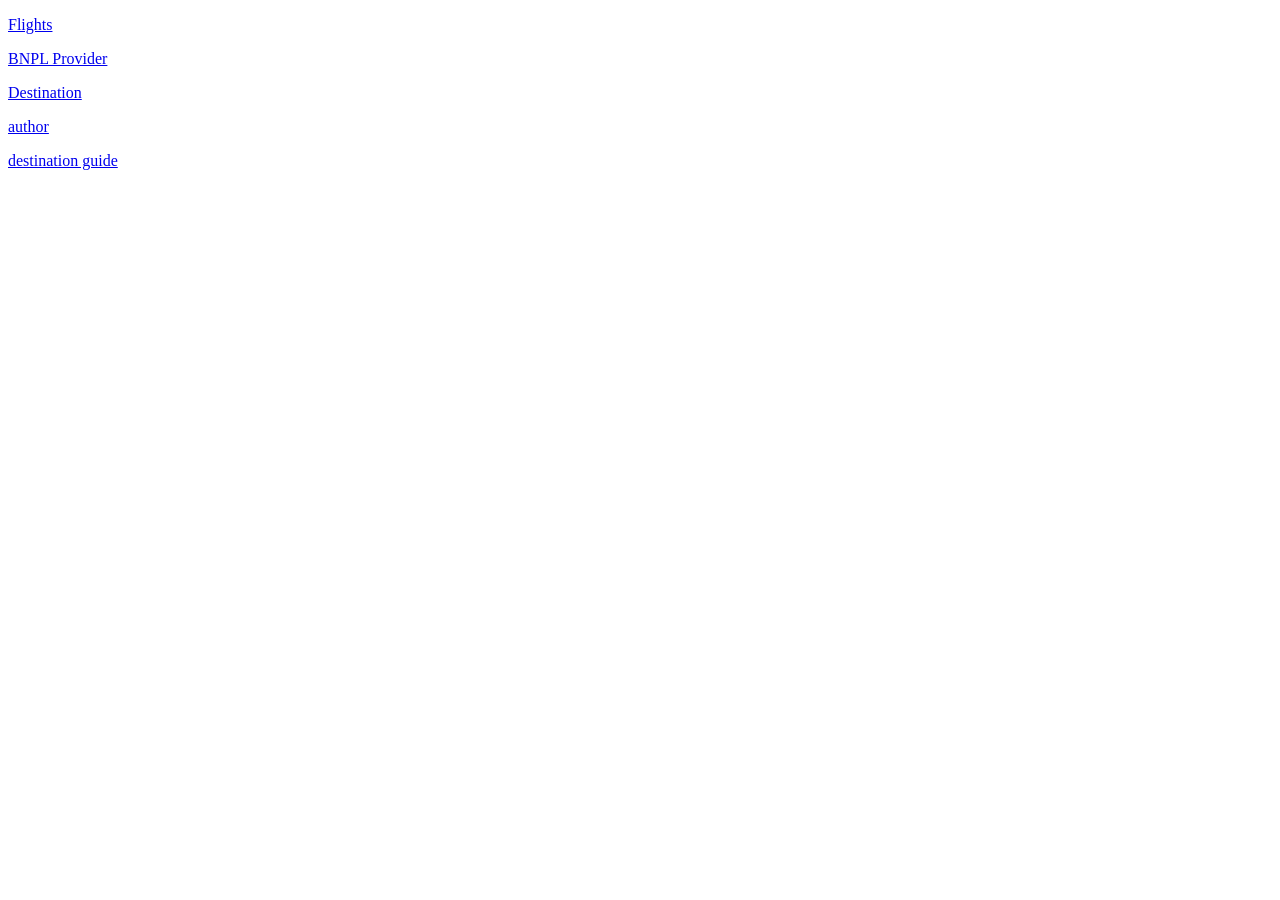
